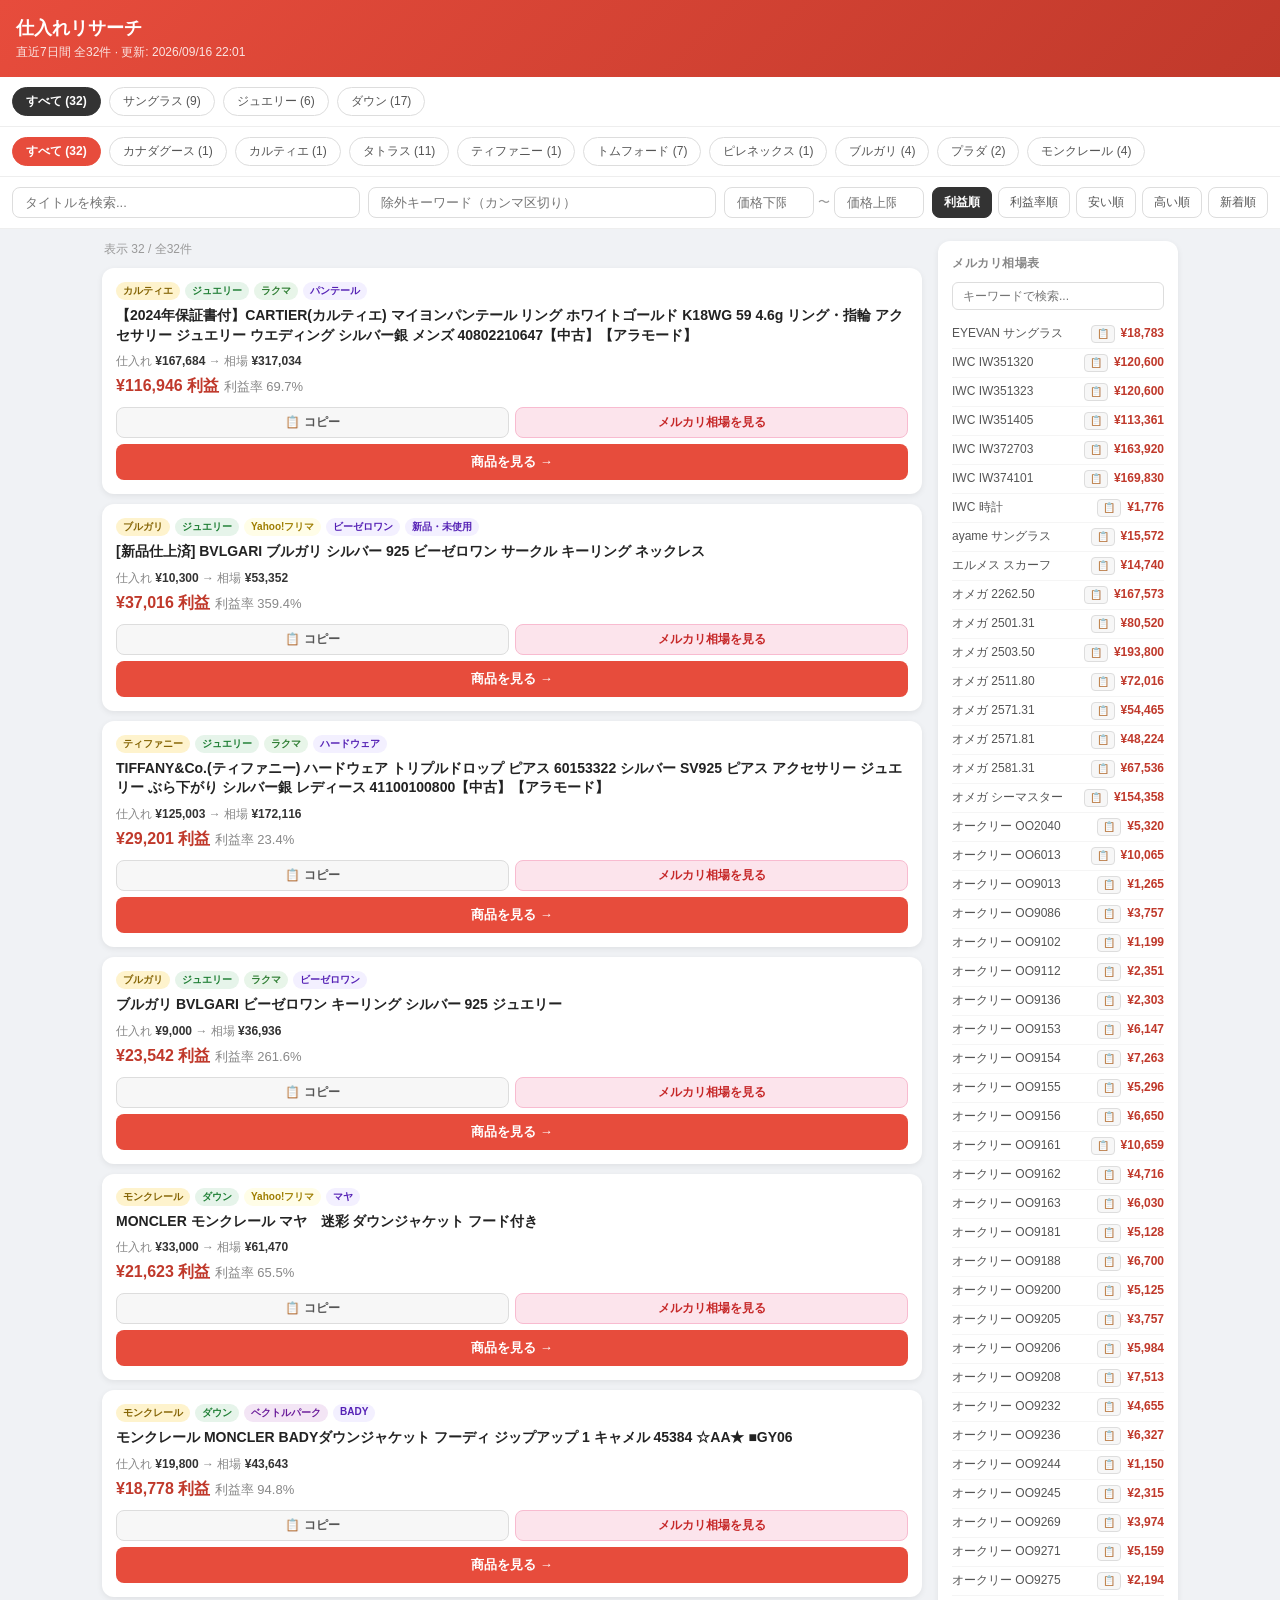
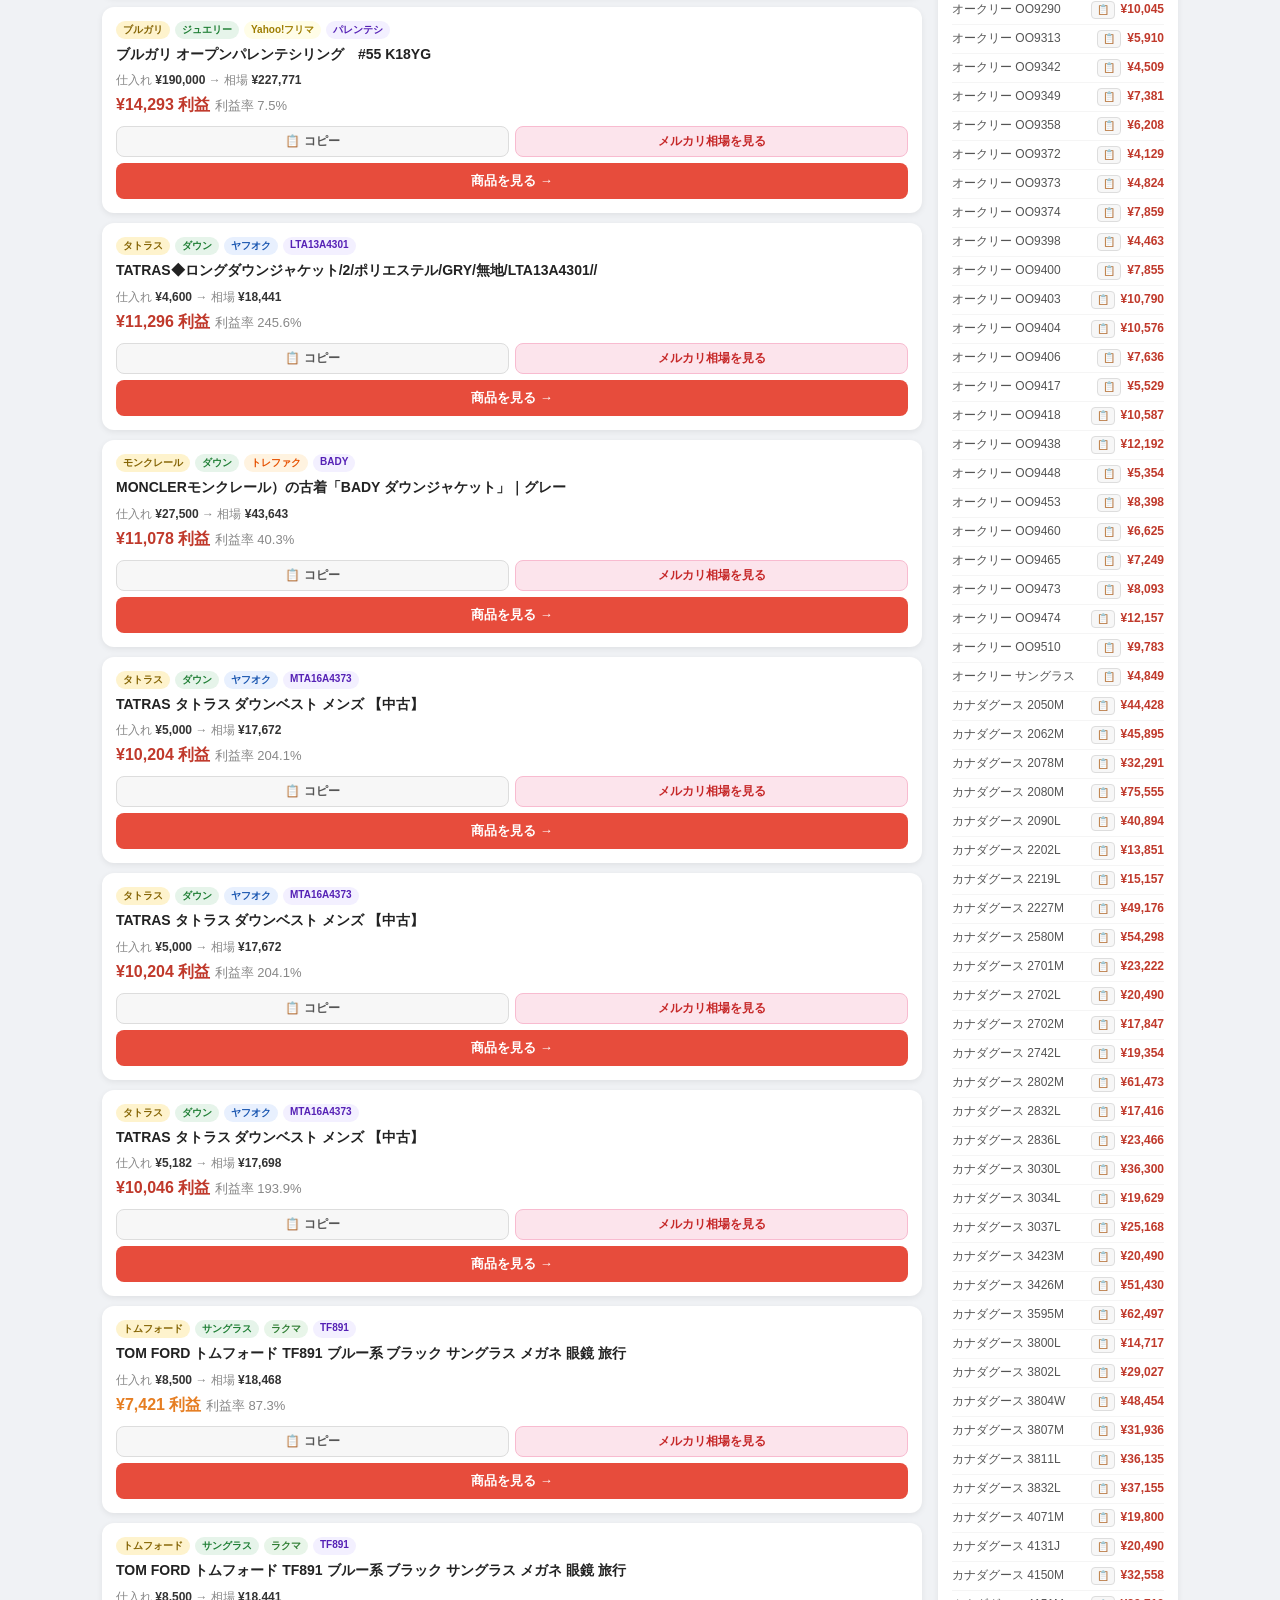
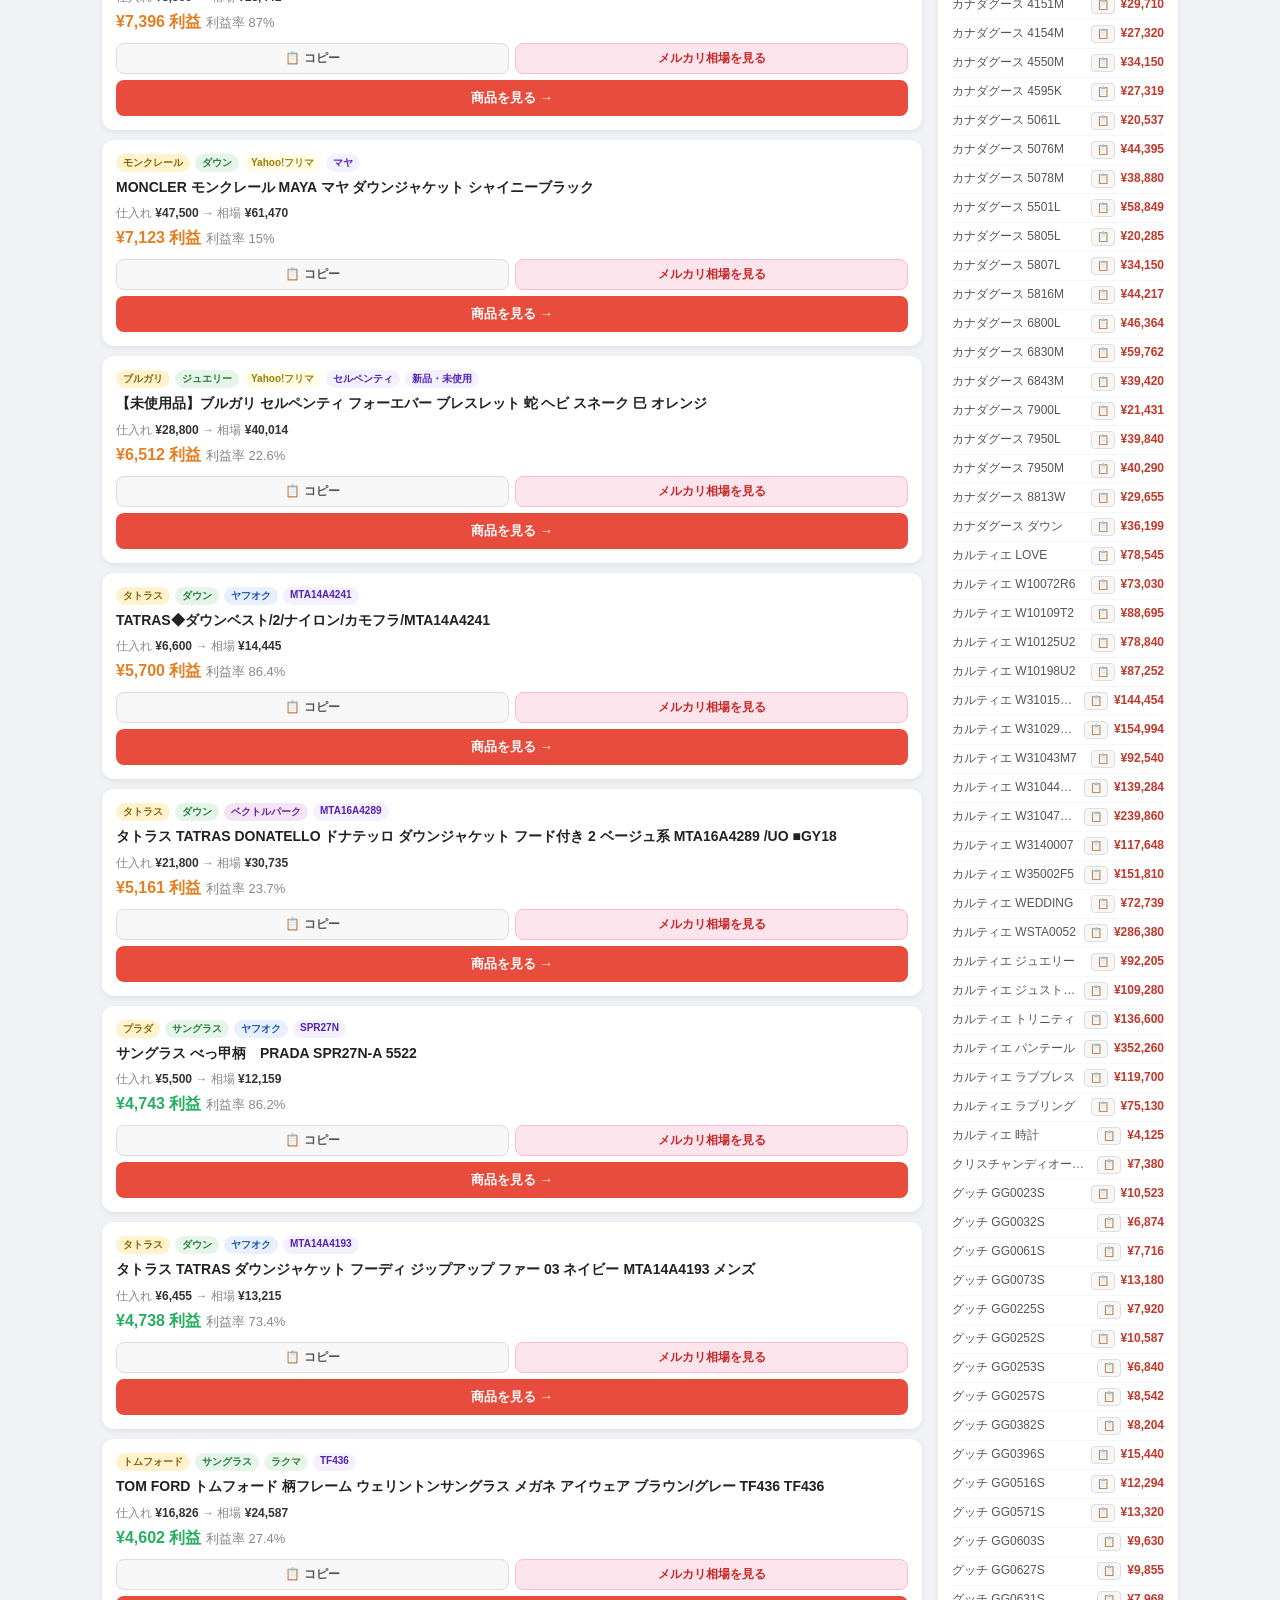
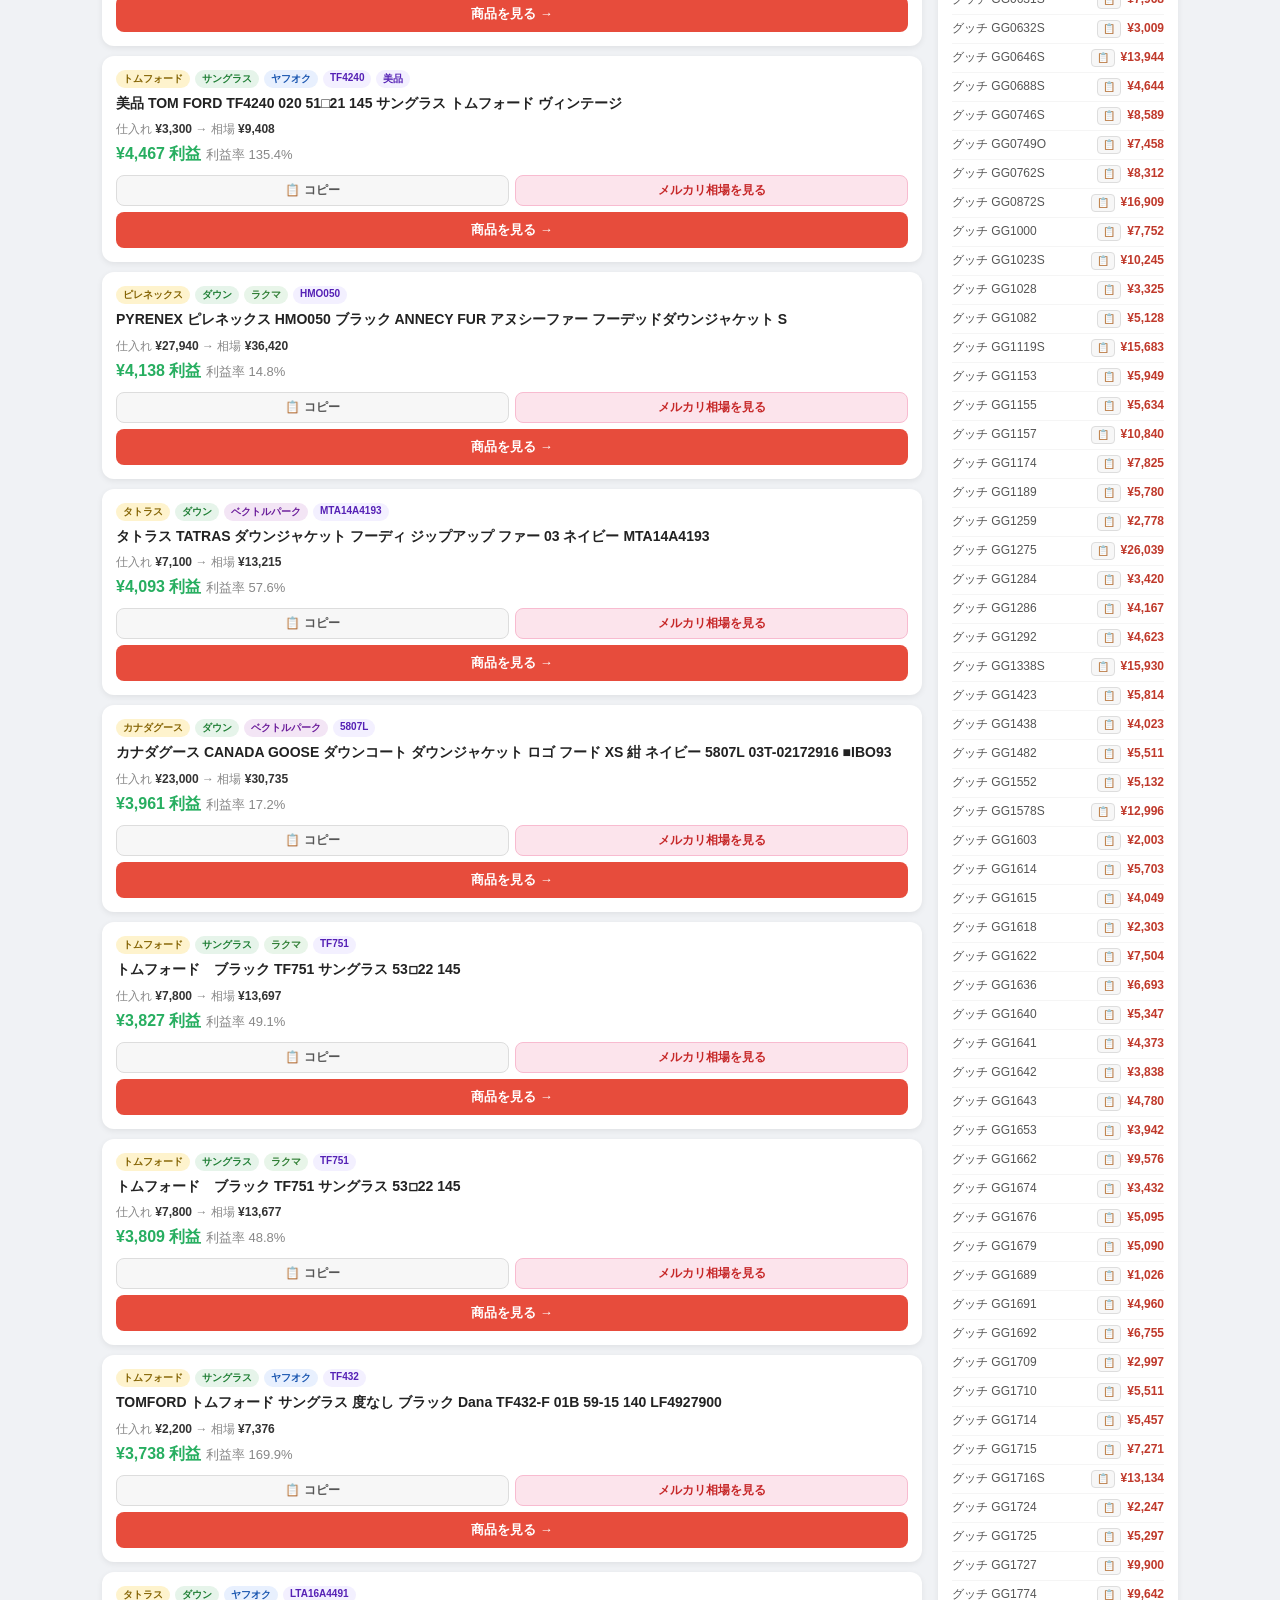
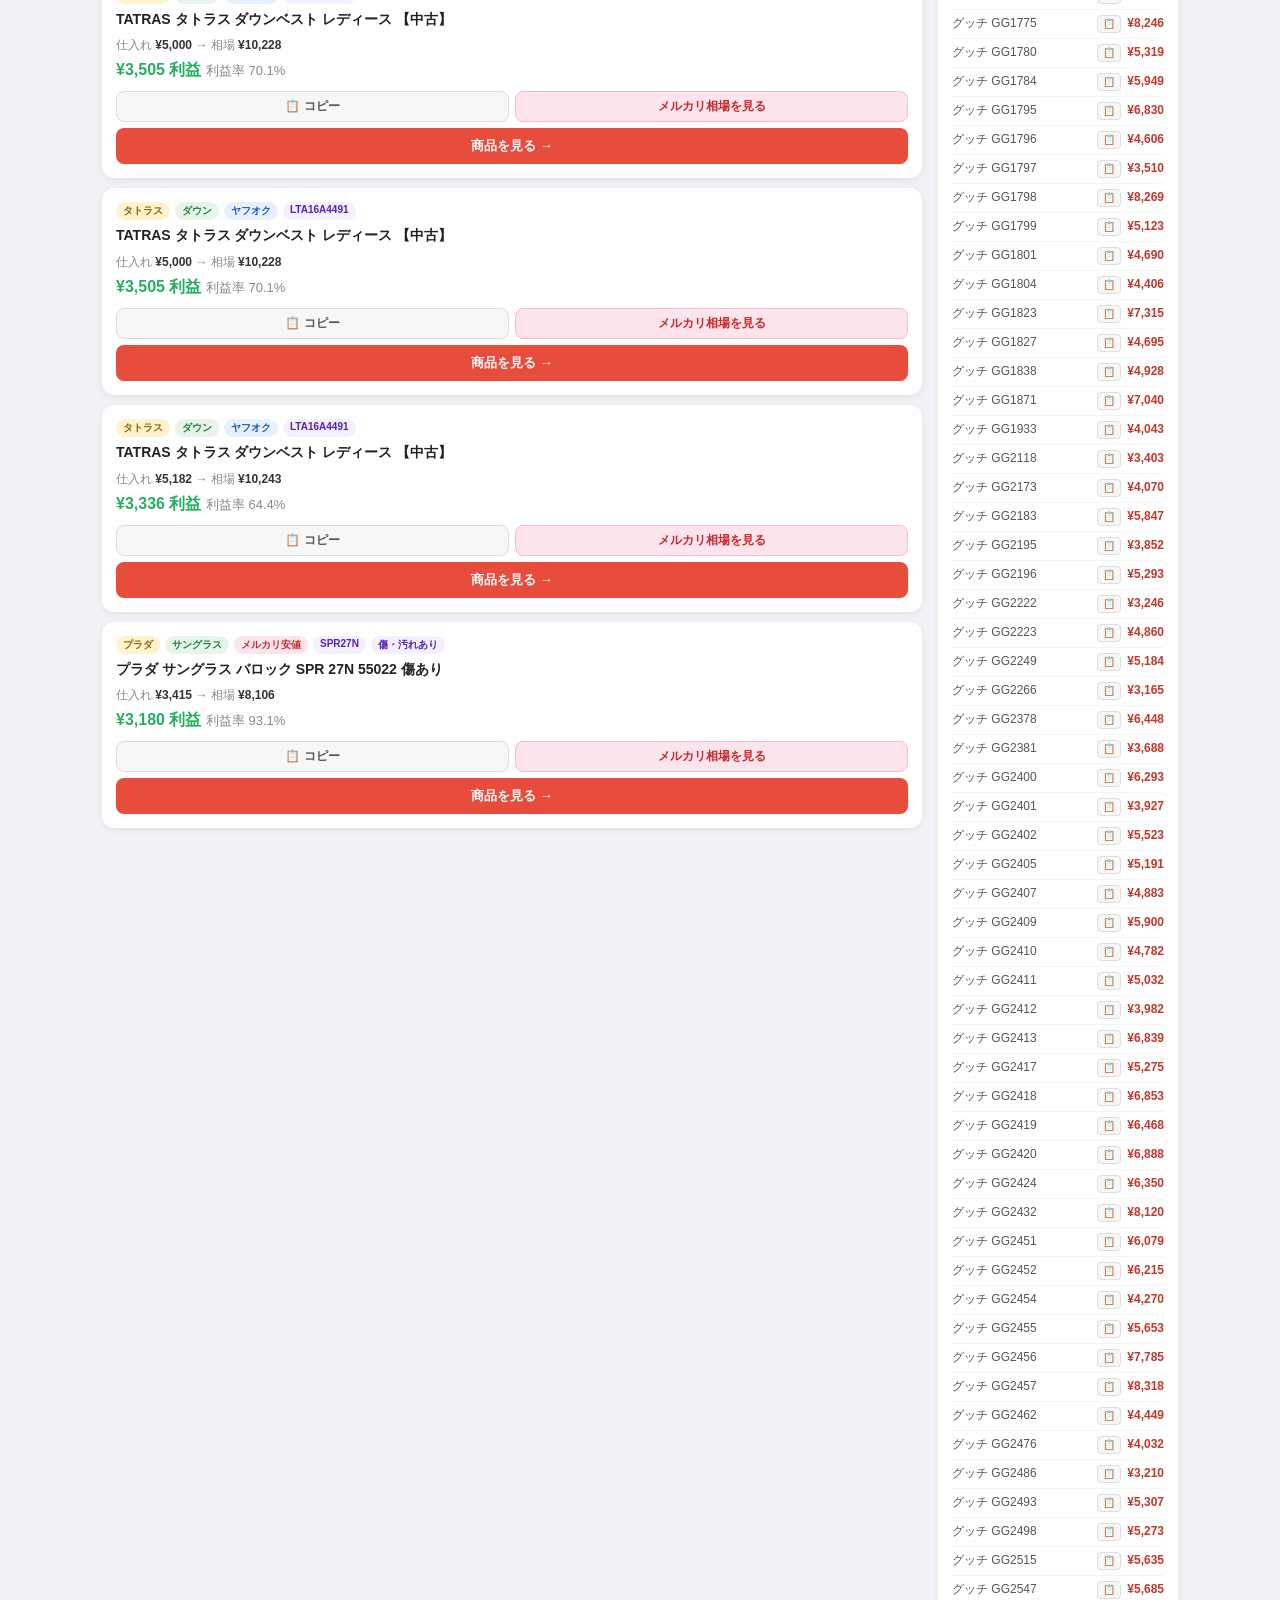
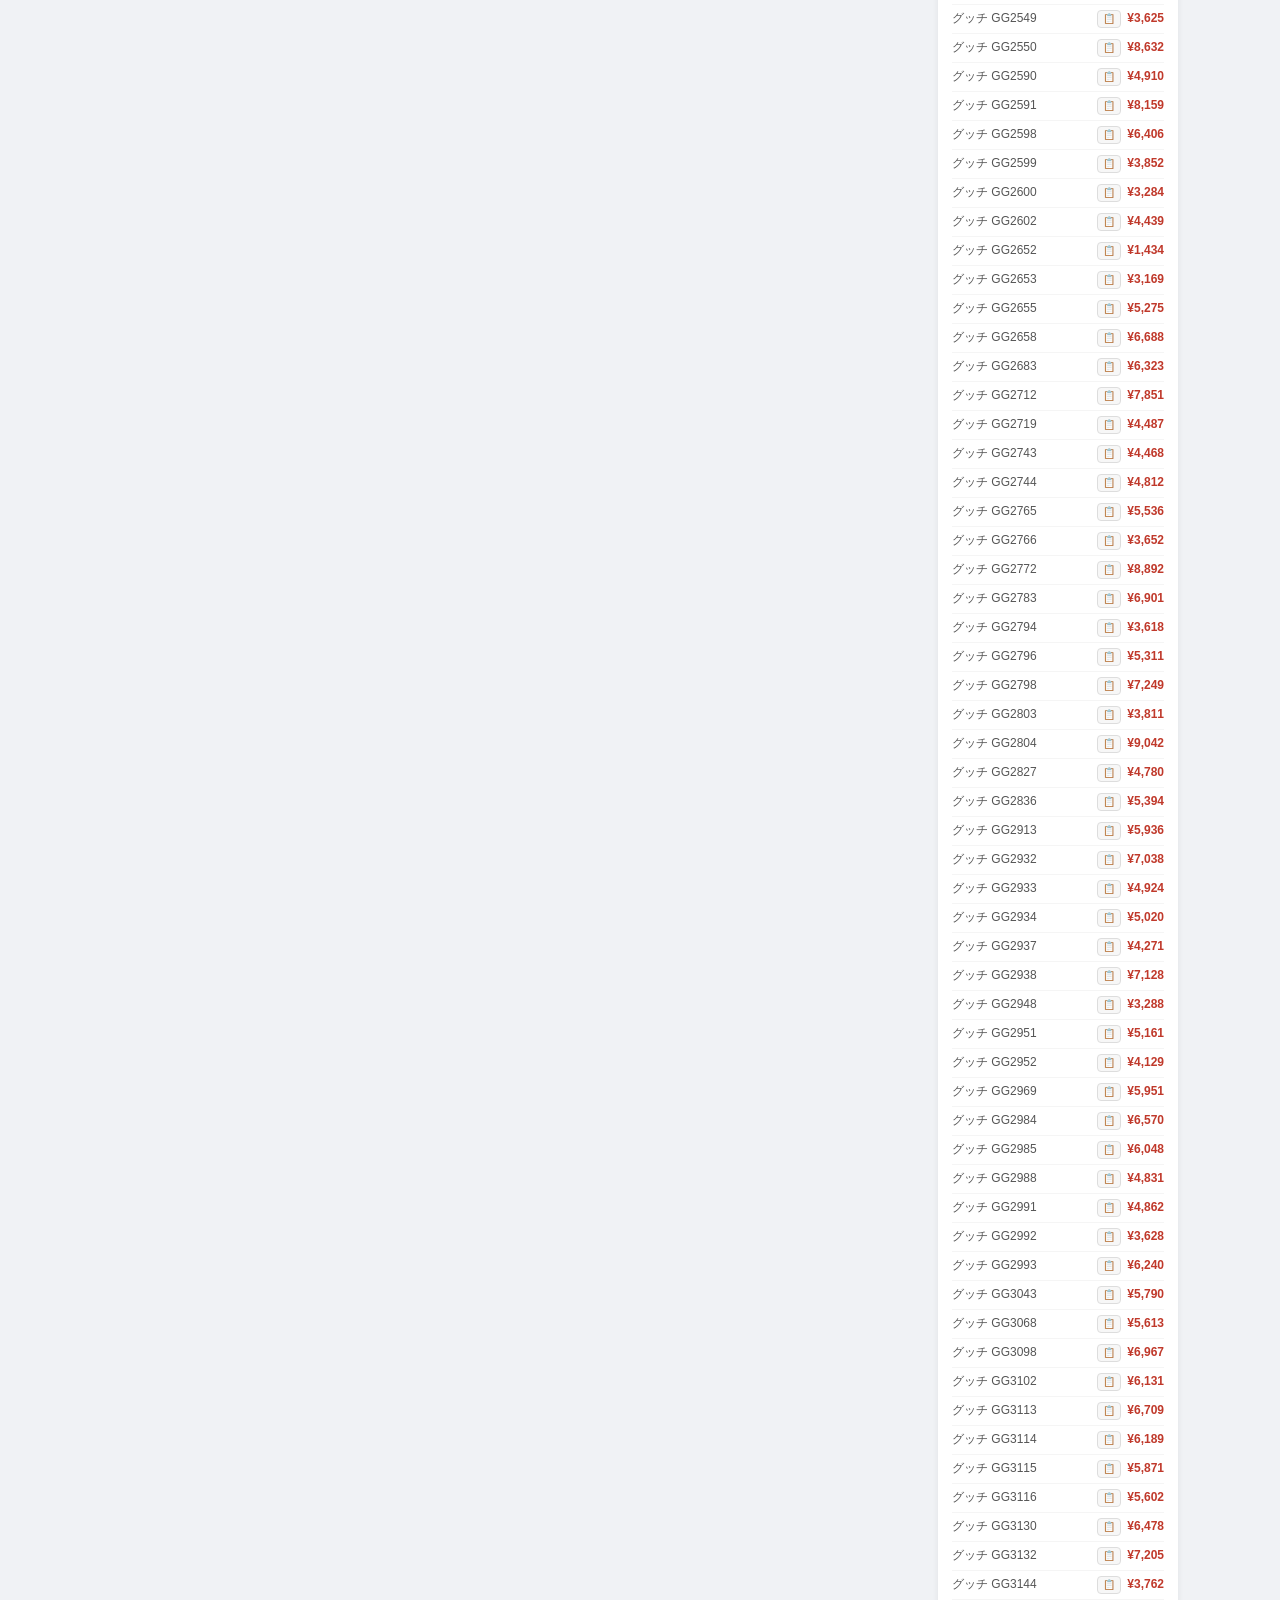
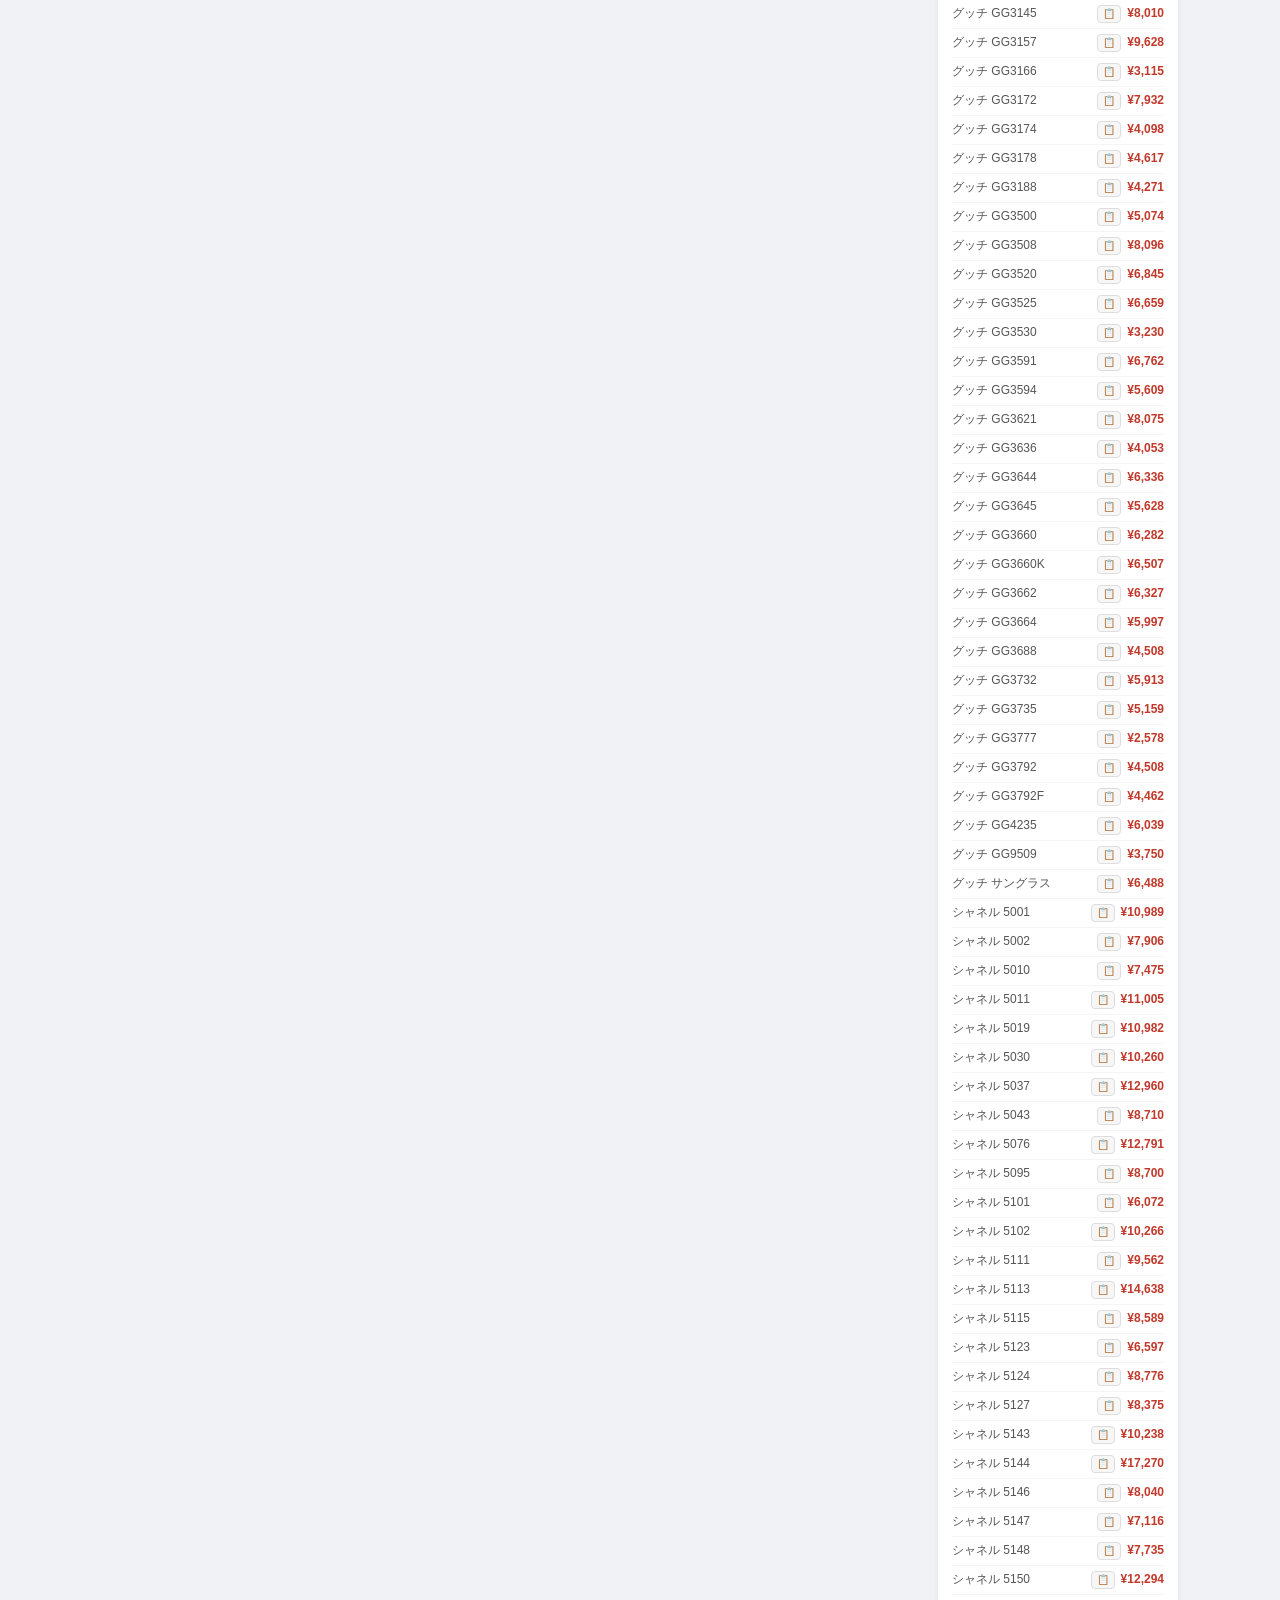
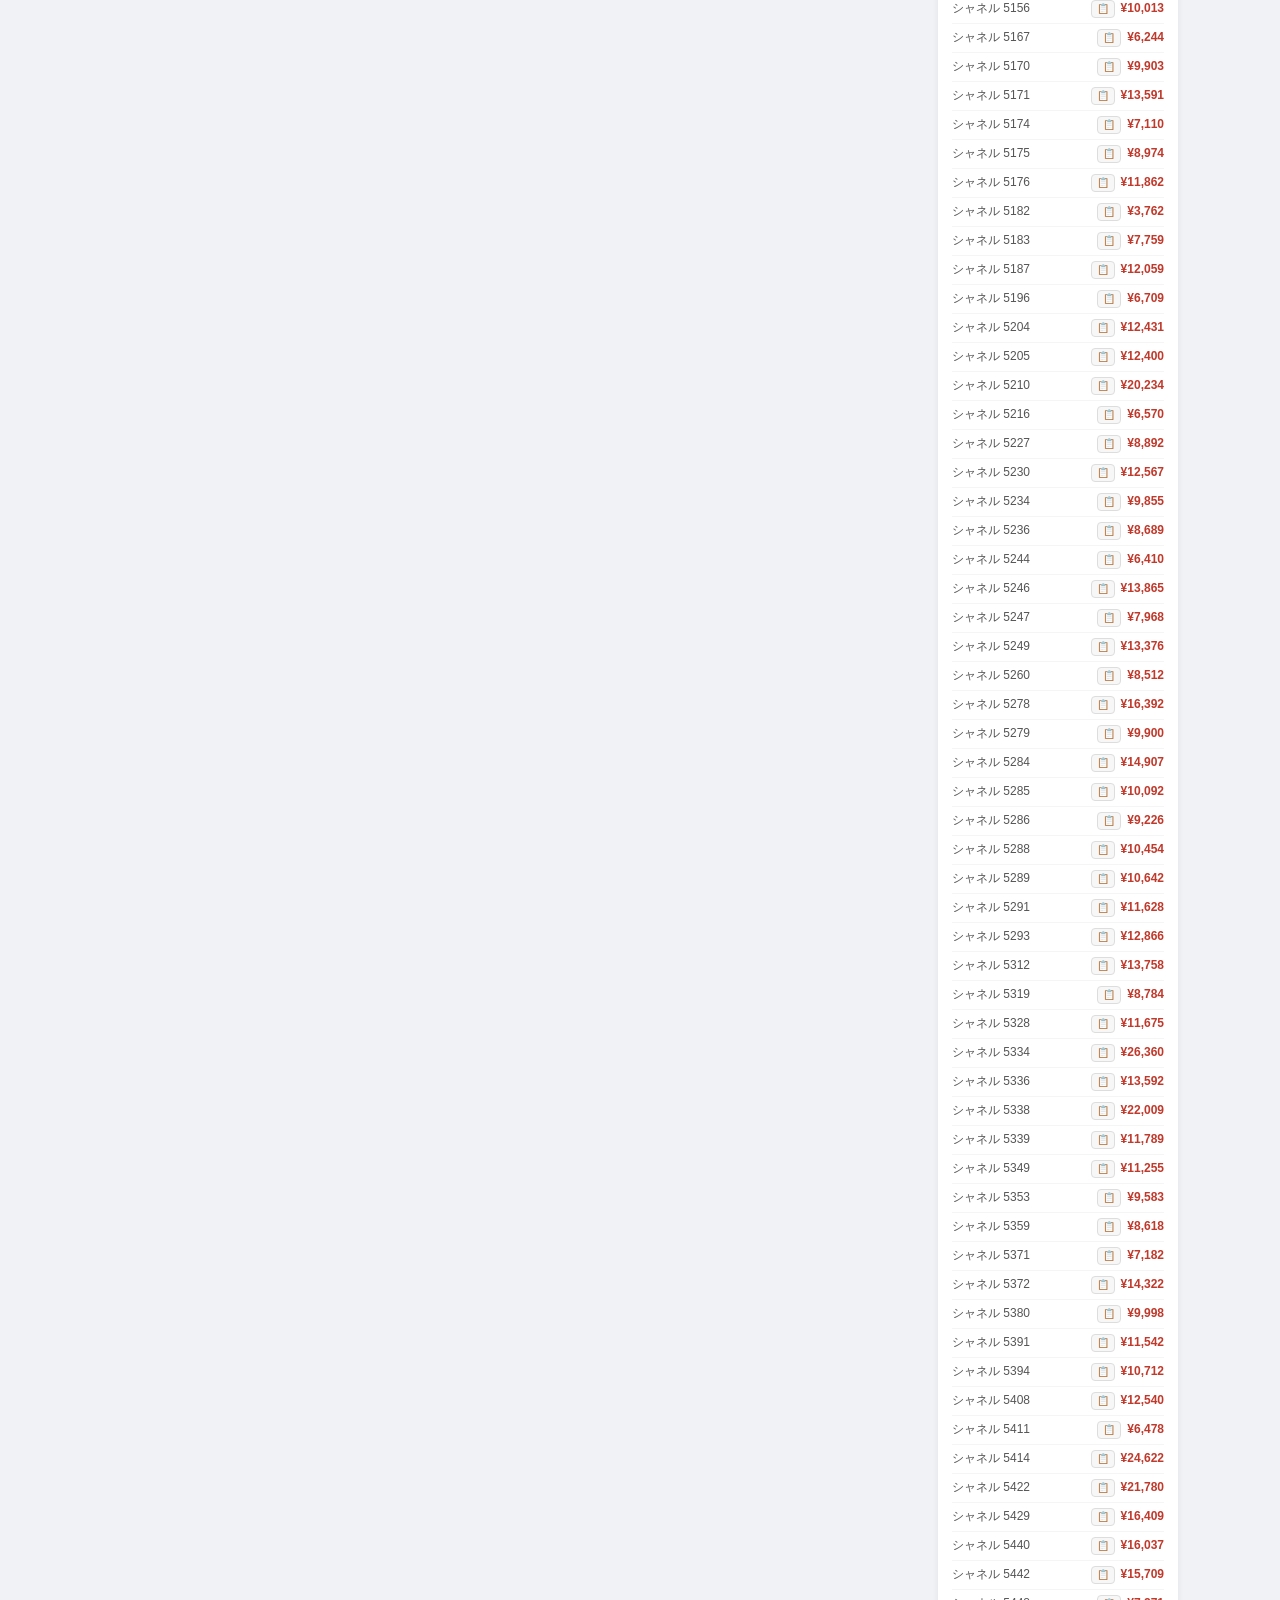
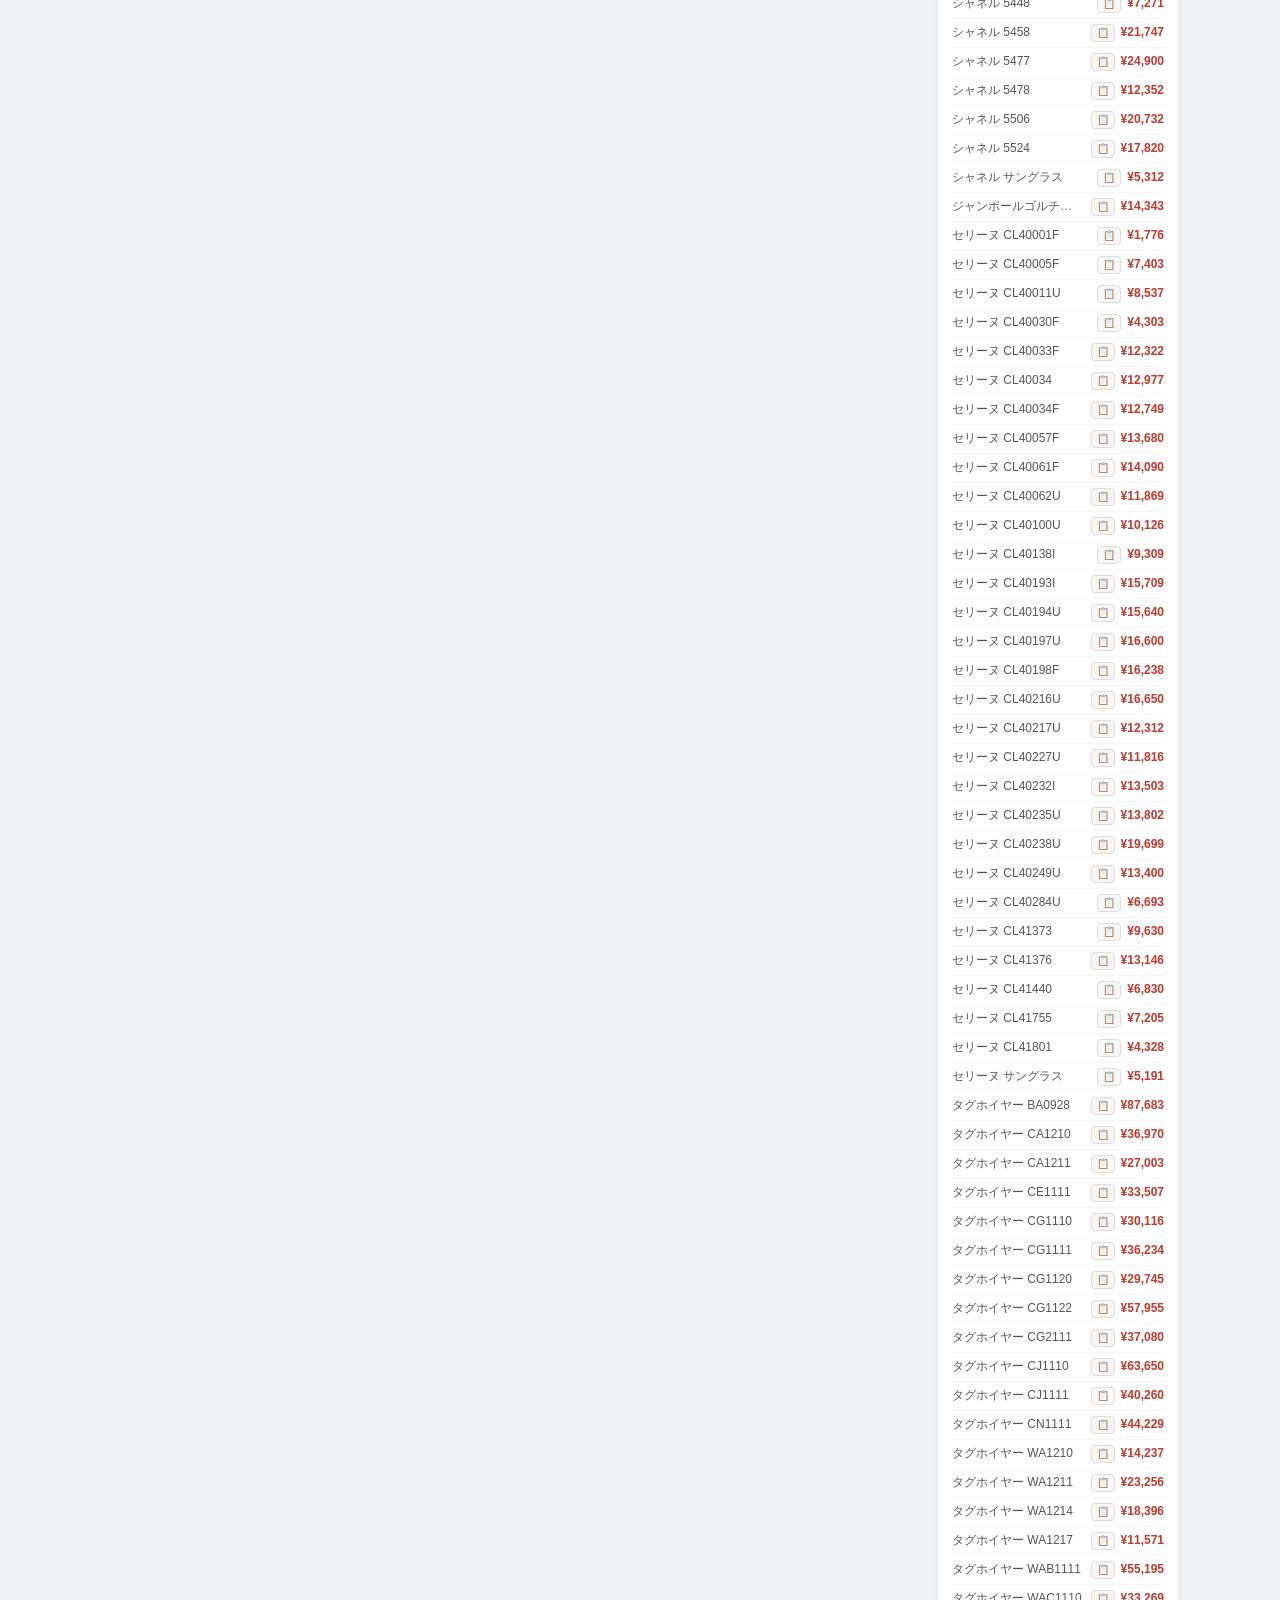
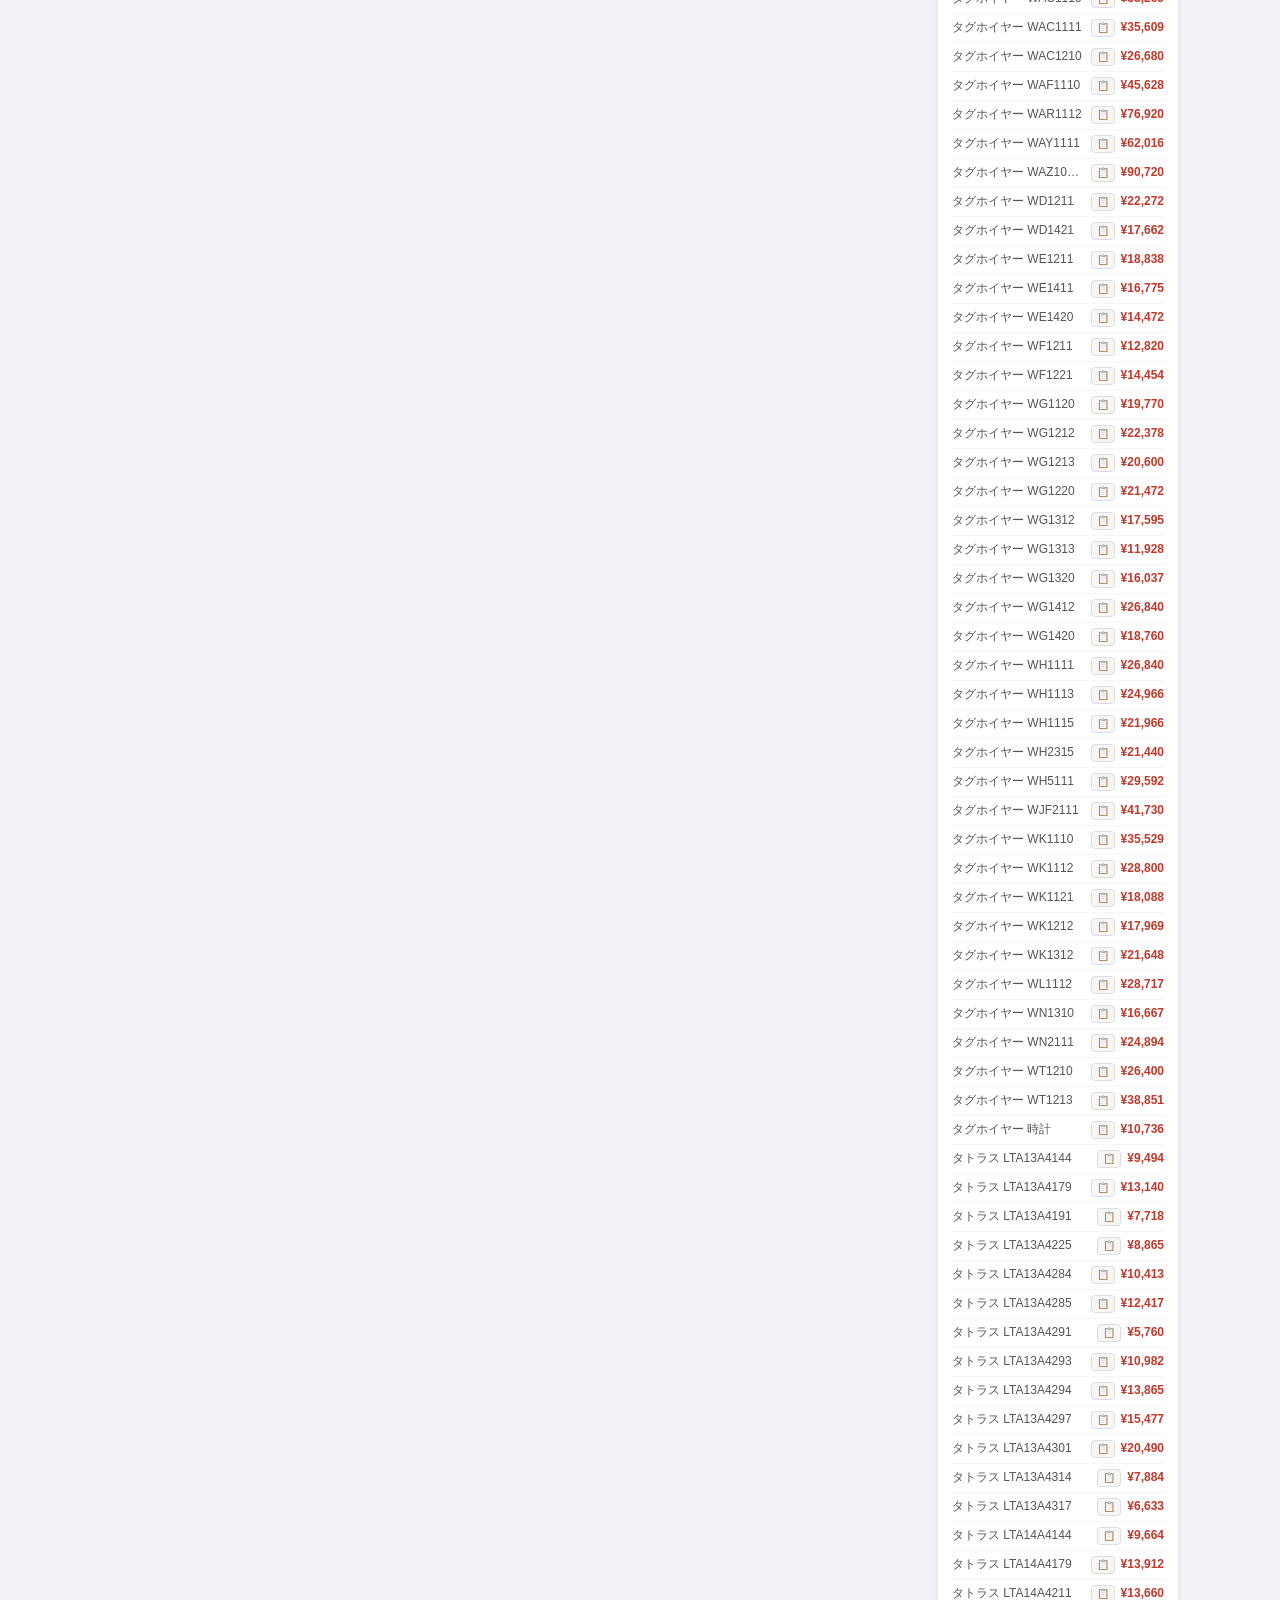
==== docs/index.html @ cbb5d1c6 "Update dashboard: 0 deals (2026-09-16 22:01)" ====
<!DOCTYPE html>
<html lang="ja">
<head>
  <meta charset="UTF-8">
  <meta name="viewport" content="width=device-width, initial-scale=1.0">
  <title>仕入れリサーチ</title>
  <link rel="stylesheet" href="style.css">
</head>
<body>
<header>
  <h1>仕入れリサーチ</h1>
  <p>直近7日間 全32件 · 更新: 2026/09/16 22:01</p>
</header>

<div class="tab-bar" id="tabBar">
  <button class="tab active">すべて (0)</button>
</div>

<div class="chip-bar" id="chipBar">
  <button class="chip active">すべて (0)</button>
</div>

<div class="ctrl-bar">
  <input type="search" id="searchInput" placeholder="タイトルを検索..." oninput="render()">
  <input type="text" id="excludeInput" placeholder="除外キーワード（カンマ区切り）" oninput="render()">
  <div class="price-range">
    <input type="number" id="priceMin" placeholder="価格下限" oninput="render()">
    <span>〜</span>
    <input type="number" id="priceMax" placeholder="価格上限" oninput="render()">
  </div>
  <div class="sort-tabs">
    <button class="sort-btn active" onclick="setSort('profit', this)">利益順</button>
    <button class="sort-btn" onclick="setSort('roi', this)">利益率順</button>
    <button class="sort-btn" onclick="setSort('price', this)">安い順</button>
    <button class="sort-btn" onclick="setSort('price_desc', this)">高い順</button>
    <button class="sort-btn" onclick="setSort('new', this)">新着順</button>
  </div>
</div>

<div class="layout">
  <div class="main-col">
    <div class="count-line" id="countLine"></div>
    <div id="cardsContainer"></div>
  </div>
  <div class="side-col">
    <div class="side-box">
      <div class="side-title">メルカリ相場表</div>
      <input type="search" class="mkt-search" id="marketSearch" placeholder="キーワードで検索..." oninput="buildMarkets()">
      <div id="marketTable"></div>
    </div>
    <div class="side-box">
      <div class="side-title">利益計算</div>
      <div class="calc-row">
        <label>メルカリ販売予定価格 (¥)</label>
        <input type="number" id="calcSell" placeholder="例: 50000" oninput="calcProfit()">
      </div>
      <div class="calc-row">
        <label>仕入れ価格 (¥)</label>
        <input type="number" id="calcBuy" placeholder="例: 30000" oninput="calcProfit()">
      </div>
      <div class="calc-result" id="calcResult">— 利益を計算 —</div>
      <div style="margin-top:14px">
        <div class="side-title" style="margin-bottom:6px">目標利益から逆算</div>
        <div class="calc-row">
          <label>目標利益 (¥)</label>
          <input type="number" id="calcTargetProfit" placeholder="例: 5000" oninput="calcReverse()">
        </div>
        <div class="calc-row">
          <label>メルカリ販売予定価格 (¥)</label>
          <input type="number" id="calcReverseSell" placeholder="例: 50000" oninput="calcReverse()">
        </div>
        <div class="calc-result" id="calcReverseResult">— 最大仕入れ価格 —</div>
      </div>
    </div>
  </div>
</div>

<footer>generate_dashboard.py · 自動生成 · GitHub Pages</footer>

<script>
  const DEALS = [{"scanned_at": "2026-09-13T22:59:22.628986", "keyword": "ティファニー ハードウェア", "brand": "ティファニー", "model": "ハードウェア", "title": "TIFFANY&Co.(ティファニー) ハードウェア トリプルドロップ ピアス 60153322 シルバー SV925 ピアス アクセサリー ジュエリー ぶら下がり シルバー銀 レディース 41100100800【中古】【アラモード】", "url": "https://item.fril.jp/3d66f7d3539571cf0e37826d70781f1b", "source": "rakuma", "purchase_price": 125003, "reference_price": 172116, "estimated_profit": 29201, "roi_percent": 23.4, "condition_label": "状態不明", "image_url": "https://img.fril.jp/img/817779271/m/2806437515.jpg?1789115210", "category": "ジュエリー"}, {"scanned_at": "2026-09-13T22:59:22.628986", "keyword": "モンクレール マヤ", "brand": "モンクレール", "model": "マヤ", "title": "MONCLER モンクレール マヤ　迷彩 ダウンジャケット フード付き", "url": "https://paypayfleamarket.yahoo.co.jp/item/z680327168", "source": "yahoo_flea", "purchase_price": 33000, "reference_price": 61470, "estimated_profit": 21623, "roi_percent": 65.5, "condition_label": "状態不明", "image_url": "https://auc-pctr.c.yimg.jp/i/auctions.c.yimg.jp/images.auctions.yahoo.co.jp/image/dr000/auc0209/users/2623cb91c4541f858d20092b69c7d8758549eca4/i-img900x1200-1789049092458kgtwmg.jpg?pri=s&w=298&h=298&ccw=298&cch=298&fill=1&fw=298&fh=298&up=0&nf_src=sy&nf_path=images/auc/pc/top/image/1.0.3/na_170x170.png&nf_st=200", "category": "ダウン"}, {"scanned_at": "2026-09-13T22:59:22.628986", "keyword": "モンクレール BADY", "brand": "モンクレール", "model": "BADY", "title": "モンクレール MONCLER BADYダウンジャケット フーディ ジップアップ 1 キャメル 45384 ☆AA★ ■GY06", "url": "https://vector-park.jp/item/213-902606050058/", "source": "vector_park", "purchase_price": 19800, "reference_price": 43643, "estimated_profit": 18778, "roi_percent": 94.8, "condition_label": "状態不明", "image_url": "https://image5.vector-park.jp/images/item/thumb/140x160/213/9026/06/05/213-902606050058_1.jpg?t=1782117527", "category": "ダウン"}, {"scanned_at": "2026-09-13T22:59:22.628986", "keyword": "タトラス LTA13A4301", "brand": "タトラス", "model": "LTA13A4301", "title": "TATRAS◆ロングダウンジャケット/2/ポリエステル/GRY/無地/LTA13A4301//", "url": "https://auctions.yahoo.co.jp/jp/auction/p1217222713", "source": "yahoo_auctions", "purchase_price": 4600, "reference_price": 18441, "estimated_profit": 11296, "roi_percent": 245.6, "condition_label": "状態不明", "image_url": "https://auc-pctr.c.yimg.jp/i/auctions.c.yimg.jp/images.auctions.yahoo.co.jp/image/dr000/auc0201/user/3641761cb5965ae1c25e46fef128dc48024c74d917fbbba78300a82a1ccb4cff/i-img900x1200-1769329404449487ryr333.jpg?pri=l&w=300&h=300&up=0&nf_src=sy&nf_path=images/auc/pc/top/image/1.0.3/na_170x170.png&nf_st=200", "category": "ダウン"}, {"scanned_at": "2026-09-13T22:59:22.628986", "keyword": "モンクレール BADY", "brand": "モンクレール", "model": "BADY", "title": "MONCLERモンクレール）の古着「BADY ダウンジャケット」｜グレー", "url": "https://www.trefac.jp/store/3014011987974146/c3676905/", "source": "trefac", "purchase_price": 27500, "reference_price": 43643, "estimated_profit": 11078, "roi_percent": 40.3, "condition_label": "状態不明", "image_url": "https://www.trefac.jp/image/item/3014011987974146/w144/3014011987974146_01_0263w.jpeg", "category": "ダウン"}, {"scanned_at": "2026-09-13T22:59:22.628986", "keyword": "タトラス MTA16A4373", "brand": "タトラス", "model": "MTA16A4373", "title": "TATRAS タトラス ダウンベスト メンズ 【中古】", "url": "https://auctions.yahoo.co.jp/jp/auction/g1244184203", "source": "yahoo_auctions", "purchase_price": 5000, "reference_price": 17672, "estimated_profit": 10204, "roi_percent": 204.1, "condition_label": "状態不明", "image_url": "https://auc-pctr.c.yimg.jp/i/auctions.c.yimg.jp/images.auctions.yahoo.co.jp/image/dr000/auc0209/user/f59cc71887dc0d337143225ccf0c0585f08a7e9b799e08585c359779385c0953/i-img1000x1000-17891121011462emenzw2169.jpg?pri=l&w=300&h=300&up=0&nf_src=sy&nf_path=images/auc/pc/top/image/1.0.3/na_170x170.png&nf_st=200", "category": "ダウン"}, {"scanned_at": "2026-09-13T22:59:22.628986", "keyword": "タトラス MTA16A4373", "brand": "タトラス", "model": "MTA16A4373", "title": "TATRAS タトラス ダウンベスト メンズ 【中古】", "url": "https://auctions.yahoo.co.jp/jp/auction/k1243810454", "source": "yahoo_auctions", "purchase_price": 5000, "reference_price": 17672, "estimated_profit": 10204, "roi_percent": 204.1, "condition_label": "状態不明", "image_url": "https://auc-pctr.c.yimg.jp/i/auctions.c.yimg.jp/images.auctions.yahoo.co.jp/image/dr000/auc0209/user/f59cc71887dc0d337143225ccf0c0585f08a7e9b799e08585c359779385c0953/i-img1000x1000-17888577816009e8ffm736.jpg?pri=l&w=300&h=300&up=0&nf_src=sy&nf_path=images/auc/pc/top/image/1.0.3/na_170x170.png&nf_st=200", "category": "ダウン"}, {"scanned_at": "2026-09-13T22:59:22.628986", "keyword": "トムフォード TF891", "brand": "トムフォード", "model": "TF891", "title": "TOM FORD トムフォード TF891 ブルー系 ブラック サングラス メガネ 眼鏡 旅行", "url": "https://item.fril.jp/374ab8c5f16ac863ced9db552287efae", "source": "rakuma", "purchase_price": 8500, "reference_price": 18441, "estimated_profit": 7396, "roi_percent": 87.0, "condition_label": "状態不明", "image_url": "https://img.fril.jp/img/852054490/m/2945001979.jpg?1788837569", "category": "サングラス"}, {"scanned_at": "2026-09-13T22:59:22.628986", "keyword": "モンクレール マヤ", "brand": "モンクレール", "model": "マヤ", "title": "MONCLER モンクレール MAYA マヤ ダウンジャケット シャイニーブラック", "url": "https://paypayfleamarket.yahoo.co.jp/item/z669980508", "source": "yahoo_flea", "purchase_price": 47500, "reference_price": 61470, "estimated_profit": 7123, "roi_percent": 15.0, "condition_label": "状態不明", "image_url": "https://auc-pctr.c.yimg.jp/i/auctions.c.yimg.jp/images.auctions.yahoo.co.jp/image/dr000/auc0208/users/55abfb7b8ba9eac4b714694080f528c621b5cdd4/i-img900x1200-1787817940686fa6e1z.jpg?pri=s&w=298&h=298&ccw=298&cch=298&fill=1&fw=298&fh=298&up=0&nf_src=sy&nf_path=images/auc/pc/top/image/1.0.3/na_170x170.png&nf_st=200", "category": "ダウン"}, {"scanned_at": "2026-09-13T22:59:22.628986", "keyword": "タトラス MTA14A4241", "brand": "タトラス", "model": "MTA14A4241", "title": "TATRAS◆ダウンベスト/2/ナイロン/カモフラ/MTA14A4241", "url": "https://auctions.yahoo.co.jp/jp/auction/o1220578941", "source": "yahoo_auctions", "purchase_price": 6600, "reference_price": 14445, "estimated_profit": 5700, "roi_percent": 86.4, "condition_label": "状態不明", "image_url": "https://auc-pctr.c.yimg.jp/i/auctions.c.yimg.jp/images.auctions.yahoo.co.jp/image/dr000/auc0202/user/3641761cb5965ae1c25e46fef128dc48024c74d917fbbba78300a82a1ccb4cff/i-img900x1200-17718051011936hanzu061360.jpg?pri=l&w=300&h=300&up=0&nf_src=sy&nf_path=images/auc/pc/top/image/1.0.3/na_170x170.png&nf_st=200", "category": "ダウン"}, {"scanned_at": "2026-09-13T22:59:22.628986", "keyword": "タトラス MTA16A4289", "brand": "タトラス", "model": "MTA16A4289", "title": "タトラス TATRAS DONATELLO ドナテッロ ダウンジャケット フード付き 2 ベージュ系 MTA16A4289 /UO ■GY18", "url": "https://vector-park.jp/item/165-502601090117/", "source": "vector_park", "purchase_price": 21800, "reference_price": 30735, "estimated_profit": 5161, "roi_percent": 23.7, "condition_label": "状態不明", "image_url": "https://image5.vector-park.jp/images/item/thumb/140x160/165/5026/01/09/165-502601090117_1.jpg?t=1770109626", "category": "ダウン"}, {"scanned_at": "2026-09-13T22:59:22.628986", "keyword": "プラダ SPR27N", "brand": "プラダ", "model": "SPR27N", "title": "サングラス べっ甲柄　PRADA SPR27N-A 5522", "url": "https://auctions.yahoo.co.jp/jp/auction/e1241701133", "source": "yahoo_auctions", "purchase_price": 5500, "reference_price": 12159, "estimated_profit": 4743, "roi_percent": 86.2, "condition_label": "状態不明", "image_url": "https://auc-pctr.c.yimg.jp/i/auctions.c.yimg.jp/images.auctions.yahoo.co.jp/image/dr000/auc0208/user/f05a1af23a7235d96c7025cdf66b40439bc38197b1f7979e0f70dc698a0e6e91/i-img1200x900-17874058133370jhu0xh175687.jpg?pri=l&w=300&h=300&up=0&nf_src=sy&nf_path=images/auc/pc/top/image/1.0.3/na_170x170.png&nf_st=200", "category": "サングラス"}, {"scanned_at": "2026-09-13T22:59:22.628986", "keyword": "タトラス MTA14A4193", "brand": "タトラス", "model": "MTA14A4193", "title": "タトラス TATRAS ダウンジャケット フーディ ジップアップ ファー 03 ネイビー MTA14A4193 メンズ", "url": "https://auctions.yahoo.co.jp/jp/auction/v1243335204", "source": "yahoo_auctions", "purchase_price": 6455, "reference_price": 13215, "estimated_profit": 4738, "roi_percent": 73.4, "condition_label": "状態不明", "image_url": "https://auc-pctr.c.yimg.jp/i/auctions.c.yimg.jp/images.auctions.yahoo.co.jp/image/dr000/auc0209/user/1a5ffb9ea9b949dff605eef2dc10bfee6dd43115da2aeab12bda98ae99737110/i-img1024x1024-17885302029564oukgvp772.jpg?pri=l&w=300&h=300&up=0&nf_src=sy&nf_path=images/auc/pc/top/image/1.0.3/na_170x170.png&nf_st=200", "category": "ダウン"}, {"scanned_at": "2026-09-13T22:59:22.628986", "keyword": "ピレネックス HMO050", "brand": "ピレネックス", "model": "HMO050", "title": "PYRENEX ピレネックス HMO050 ブラック ANNECY FUR アヌシーファー フーデッドダウンジャケット S", "url": "https://item.fril.jp/5e3dae38e25531a533278830b5825e73", "source": "rakuma", "purchase_price": 27940, "reference_price": 36420, "estimated_profit": 4138, "roi_percent": 14.8, "condition_label": "状態不明", "image_url": "https://img.fril.jp/img/841485405/m/2900890288.jpg?1789273906", "category": "ダウン"}, {"scanned_at": "2026-09-13T22:59:22.628986", "keyword": "タトラス MTA14A4193", "brand": "タトラス", "model": "MTA14A4193", "title": "タトラス TATRAS ダウンジャケット フーディ ジップアップ ファー 03 ネイビー MTA14A4193", "url": "https://vector-park.jp/item/213-902607300098/", "source": "vector_park", "purchase_price": 7100, "reference_price": 13215, "estimated_profit": 4093, "roi_percent": 57.6, "condition_label": "状態不明", "image_url": "https://image5.vector-park.jp/images/item/thumb/140x160/213/9026/07/30/213-902607300098_1.jpg?t=1788093110", "category": "ダウン"}, {"scanned_at": "2026-09-13T22:59:22.628986", "keyword": "カナダグース 5807L", "brand": "カナダグース", "model": "5807L", "title": "カナダグース CANADA GOOSE ダウンコート ダウンジャケット ロゴ フード XS 紺  ネイビー 5807L 03T-02172916 ■IBO93", "url": "https://vector-park.jp/item/220-902604010001/", "source": "vector_park", "purchase_price": 23000, "reference_price": 30735, "estimated_profit": 3961, "roi_percent": 17.2, "condition_label": "状態不明", "image_url": "https://image5.vector-park.jp/images/item/thumb/140x160/220/9026/04/01/220-902604010001_1.jpg?t=1775641601", "category": "ダウン"}, {"scanned_at": "2026-09-13T22:59:22.628986", "keyword": "トムフォード TF751", "brand": "トムフォード", "model": "TF751", "title": "トムフォード　ブラック TF751  サングラス 53◽︎22  145", "url": "https://item.fril.jp/4f77452138edda9116e912146250d2b6", "source": "rakuma", "purchase_price": 7800, "reference_price": 13677, "estimated_profit": 3809, "roi_percent": 48.8, "condition_label": "状態不明", "image_url": "https://img.fril.jp/img/852582990/m/2947244496.jpg?1789102757", "category": "サングラス"}, {"scanned_at": "2026-09-13T22:59:22.628986", "keyword": "トムフォード TF432", "brand": "トムフォード", "model": "TF432", "title": "TOMFORD トムフォード サングラス 度なし ブラック Dana TF432-F 01B 59-15 140 LF4927900", "url": "https://auctions.yahoo.co.jp/jp/auction/e1244299063", "source": "yahoo_auctions", "purchase_price": 2200, "reference_price": 7376, "estimated_profit": 3738, "roi_percent": 169.9, "condition_label": "状態不明", "image_url": "https://auc-pctr.c.yimg.jp/i/auctions.c.yimg.jp/images.auctions.yahoo.co.jp/image/dr000/auc0209/user/22199c5de01e75f920892588f224bec1f1f21d462895a133133bb5def9e1276f/i-img1200x1200-17891885015310jt3fku169717.jpg?pri=l&w=300&h=300&up=0&nf_src=sy&nf_path=images/auc/pc/top/image/1.0.3/na_170x170.png&nf_st=200", "category": "サングラス"}, {"scanned_at": "2026-09-13T22:59:22.628986", "keyword": "タトラス LTA16A4491", "brand": "タトラス", "model": "LTA16A4491", "title": "TATRAS タトラス ダウンベスト レディース 【中古】", "url": "https://auctions.yahoo.co.jp/jp/auction/e1243809443", "source": "yahoo_auctions", "purchase_price": 5000, "reference_price": 10228, "estimated_profit": 3505, "roi_percent": 70.1, "condition_label": "状態不明", "image_url": "https://auc-pctr.c.yimg.jp/i/auctions.c.yimg.jp/images.auctions.yahoo.co.jp/image/dr000/auc0209/user/f59cc71887dc0d337143225ccf0c0585f08a7e9b799e08585c359779385c0953/i-img1000x1000-17888577815411cxk7jh36.jpg?pri=l&w=300&h=300&up=0&nf_src=sy&nf_path=images/auc/pc/top/image/1.0.3/na_170x170.png&nf_st=200", "category": "ダウン"}, {"scanned_at": "2026-09-13T22:59:22.628986", "keyword": "タトラス LTA16A4491", "brand": "タトラス", "model": "LTA16A4491", "title": "TATRAS タトラス ダウンベスト レディース 【中古】", "url": "https://auctions.yahoo.co.jp/jp/auction/e1244195206", "source": "yahoo_auctions", "purchase_price": 5000, "reference_price": 10228, "estimated_profit": 3505, "roi_percent": 70.1, "condition_label": "状態不明", "image_url": "https://auc-pctr.c.yimg.jp/i/auctions.c.yimg.jp/images.auctions.yahoo.co.jp/image/dr000/auc0209/user/f59cc71887dc0d337143225ccf0c0585f08a7e9b799e08585c359779385c0953/i-img1000x1000-17891121017578jvc0li35747.jpg?pri=l&w=300&h=300&up=0&nf_src=sy&nf_path=images/auc/pc/top/image/1.0.3/na_170x170.png&nf_st=200", "category": "ダウン"}, {"scanned_at": "2026-09-13T22:59:22.628986", "keyword": "プラダ SPR27N", "brand": "プラダ", "model": "SPR27N", "title": "プラダ サングラス バロック SPR 27N 55022 傷あり", "url": "https://jp.mercari.com/item/m56696637010", "source": "mercari_cheap", "purchase_price": 3415, "reference_price": 8106, "estimated_profit": 3180, "roi_percent": 93.1, "condition_label": "傷・汚れあり", "image_url": "https://static.mercdn.net/thumb/item/webp/m56696637010_1.jpg?1788609554", "category": "サングラス"}, {"scanned_at": "2026-09-10T23:02:04.834487", "keyword": "カルティエ パンテール", "brand": "カルティエ", "model": "パンテール", "title": "【2024年保証書付】CARTIER(カルティエ) マイヨンパンテール リング ホワイトゴールド K18WG 59 4.6g リング・指輪 アクセサリー ジュエリー ウエディング シルバー銀 メンズ 40802210647【中古】【アラモード】", "url": "https://item.fril.jp/96dd0c378e0f368c8265407451bc2cb3", "source": "rakuma", "purchase_price": 167684, "reference_price": 317034, "estimated_profit": 116946, "roi_percent": 69.7, "condition_label": "状態不明", "image_url": "https://img.fril.jp/img/852090184/m/2945198914.jpg?1788854431", "category": "ジュエリー"}, {"scanned_at": "2026-09-10T23:02:04.834487", "keyword": "ブルガリ ビーゼロワン", "brand": "ブルガリ", "model": "ビーゼロワン", "title": "[新品仕上済] BVLGARI ブルガリ シルバー 925 ビーゼロワン サークル キーリング ネックレス", "url": "https://paypayfleamarket.yahoo.co.jp/item/b1234746756", "source": "yahoo_flea", "purchase_price": 10300, "reference_price": 53352, "estimated_profit": 37016, "roi_percent": 359.4, "condition_label": "新品・未使用", "image_url": "https://auc-pctr.c.yimg.jp/i/auctions.c.yimg.jp/images.auctions.yahoo.co.jp/image/dr000/auc0206/user/6a6db0a07fc6423e632c836aaf422e2f68992f5c481e24bc586b117943ad77a6/i-img1200x1200-17823079578295piupbt103884.jpg?pri=s&w=298&h=298&ccw=298&cch=298&fill=1&fw=298&fh=298&up=0&nf_src=sy&nf_path=images/auc/pc/top/image/1.0.3/na_170x170.png&nf_st=200", "category": "ジュエリー"}, {"scanned_at": "2026-09-10T23:02:04.834487", "keyword": "ブルガリ ビーゼロワン", "brand": "ブルガリ", "model": "ビーゼロワン", "title": "ブルガリ BVLGARI ビーゼロワン キーリング シルバー 925 ジュエリー", "url": "https://item.fril.jp/5d7bc9d52efc315401542c9577006737", "source": "rakuma", "purchase_price": 9000, "reference_price": 36936, "estimated_profit": 23542, "roi_percent": 261.6, "condition_label": "状態不明", "image_url": "https://img.fril.jp/img/852046898/m/2944959763.jpg?1788834077", "category": "ジュエリー"}, {"scanned_at": "2026-09-10T23:02:04.834487", "keyword": "ブルガリ パレンテシ", "brand": "ブルガリ", "model": "パレンテシ", "title": "ブルガリ オープンパレンテシリング　#55 K18YG ", "url": "https://paypayfleamarket.yahoo.co.jp/item/z663850298", "source": "yahoo_flea", "purchase_price": 190000, "reference_price": 227771, "estimated_profit": 14293, "roi_percent": 7.5, "condition_label": "状態不明", "image_url": "https://auc-pctr.c.yimg.jp/i/auctions.c.yimg.jp/images.auctions.yahoo.co.jp/image/dr000/auc0208/users/ca201f052935cc7a18e76620847776c8ce5201dc/i-img900x1200-1787058120968bj5yy5.jpg?pri=s&w=298&h=298&ccw=298&cch=298&fill=1&fw=298&fh=298&up=0&nf_src=sy&nf_path=images/auc/pc/top/image/1.0.3/na_170x170.png&nf_st=200", "category": "ジュエリー"}, {"scanned_at": "2026-09-10T23:02:04.834487", "keyword": "タトラス MTA16A4373", "brand": "タトラス", "model": "MTA16A4373", "title": "TATRAS タトラス ダウンベスト メンズ 【中古】", "url": "https://auctions.yahoo.co.jp/jp/auction/n1243799996", "source": "yahoo_auctions", "purchase_price": 5182, "reference_price": 17698, "estimated_profit": 10046, "roi_percent": 193.9, "condition_label": "状態不明", "image_url": "https://auc-pctr.c.yimg.jp/i/auctions.c.yimg.jp/images.auctions.yahoo.co.jp/image/dr000/auc0209/user/f59cc71887dc0d337143225ccf0c0585f08a7e9b799e08585c359779385c0953/i-img1000x1000-17888577789034tu9xsb1553.jpg?pri=l&w=300&h=300&up=0&nf_src=sy&nf_path=images/auc/pc/top/image/1.0.3/na_170x170.png&nf_st=200", "category": "ダウン"}, {"scanned_at": "2026-09-10T23:02:04.834487", "keyword": "トムフォード TF891", "brand": "トムフォード", "model": "TF891", "title": "TOM FORD トムフォード TF891 ブルー系 ブラック サングラス メガネ 眼鏡 旅行", "url": "https://item.fril.jp/a13d4224da063a5698635530ffdea0ad", "source": "rakuma", "purchase_price": 8500, "reference_price": 18468, "estimated_profit": 7421, "roi_percent": 87.3, "condition_label": "状態不明", "image_url": "https://img.fril.jp/img/851898045/m/2944421412.jpg?1788764685", "category": "サングラス"}, {"scanned_at": "2026-09-10T23:02:04.834487", "keyword": "ブルガリ セルペンティ", "brand": "ブルガリ", "model": "セルペンティ", "title": "【未使用品】ブルガリ セルペンティ フォーエバー ブレスレット 蛇 ヘビ スネーク 巳 オレンジ ", "url": "https://paypayfleamarket.yahoo.co.jp/item/z397591128", "source": "yahoo_flea", "purchase_price": 28800, "reference_price": 40014, "estimated_profit": 6512, "roi_percent": 22.6, "condition_label": "新品・未使用", "image_url": "https://auc-pctr.c.yimg.jp/i/auctions.c.yimg.jp/images.auctions.yahoo.co.jp/image/dr000/auc0101/users/2dfb8dc20e79380445c83fd26ed9de2c8a516925/i-img1200x1200-1736902099651mxnn3m.jpg?pri=s&w=298&h=298&ccw=298&cch=298&fill=1&fw=298&fh=298&up=0&nf_src=sy&nf_path=images/auc/pc/top/image/1.0.3/na_170x170.png&nf_st=200", "category": "ジュエリー"}, {"scanned_at": "2026-09-10T23:02:04.834487", "keyword": "トムフォード TF436", "brand": "トムフォード", "model": "TF436", "title": "TOM FORD トムフォード 柄フレーム ウェリントンサングラス メガネ アイウェア ブラウン/グレー TF436 TF436", "url": "https://item.fril.jp/03813a73796aba401b461a93eb7e6f94", "source": "rakuma", "purchase_price": 16826, "reference_price": 24587, "estimated_profit": 4602, "roi_percent": 27.4, "condition_label": "状態不明", "image_url": "https://img.fril.jp/img/845598958/m/2917670295.jpg?1788681709", "category": "サングラス"}, {"scanned_at": "2026-09-10T23:02:04.834487", "keyword": "トムフォード TF4240", "brand": "トムフォード", "model": "TF4240", "title": "美品 TOM FORD TF4240 020 51□21 145 サングラス トムフォード ヴィンテージ", "url": "https://auctions.yahoo.co.jp/jp/auction/d1243507785", "source": "yahoo_auctions", "purchase_price": 3300, "reference_price": 9408, "estimated_profit": 4467, "roi_percent": 135.4, "condition_label": "美品", "image_url": "https://auc-pctr.c.yimg.jp/i/auctions.c.yimg.jp/images.auctions.yahoo.co.jp/image/dr000/auc0209/user/a3a5e933acb93e007cb06080925c4241f0abf9d08795f680261ad1280c1e2783/i-img1200x1200-17886604293008euqgd134.jpg?pri=l&w=300&h=300&up=0&nf_src=sy&nf_path=images/auc/pc/top/image/1.0.3/na_170x170.png&nf_st=200", "category": "サングラス"}, {"scanned_at": "2026-09-10T23:02:04.834487", "keyword": "トムフォード TF751", "brand": "トムフォード", "model": "TF751", "title": "トムフォード　ブラック TF751  サングラス 53◽︎22  145", "url": "https://item.fril.jp/ed08d97ff7cf58edfc4235b5e6c58313", "source": "rakuma", "purchase_price": 7800, "reference_price": 13697, "estimated_profit": 3827, "roi_percent": 49.1, "condition_label": "状態不明", "image_url": "https://img.fril.jp/img/852066257/m/2945079693.jpg?1788844016", "category": "サングラス"}, {"scanned_at": "2026-09-10T23:02:04.834487", "keyword": "タトラス LTA16A4491", "brand": "タトラス", "model": "LTA16A4491", "title": "TATRAS タトラス ダウンベスト レディース 【中古】", "url": "https://auctions.yahoo.co.jp/jp/auction/x1243801712", "source": "yahoo_auctions", "purchase_price": 5182, "reference_price": 10243, "estimated_profit": 3336, "roi_percent": 64.4, "condition_label": "状態不明", "image_url": "https://auc-pctr.c.yimg.jp/i/auctions.c.yimg.jp/images.auctions.yahoo.co.jp/image/dr000/auc0209/user/f59cc71887dc0d337143225ccf0c0585f08a7e9b799e08585c359779385c0953/i-img1000x1000-17888577798930e8u1zv1162.jpg?pri=l&w=300&h=300&up=0&nf_src=sy&nf_path=images/auc/pc/top/image/1.0.3/na_170x170.png&nf_st=200", "category": "ダウン"}];
  const MARKETS = [{"keyword": "EYEVAN サングラス", "median_price": 18783, "min_price": 13660, "max_price": 23905, "sample_count": 5}, {"keyword": "IWC IW351320", "median_price": 120600, "min_price": 117250, "max_price": 123950, "sample_count": 6}, {"keyword": "IWC IW351323", "median_price": 120600, "min_price": 120600, "max_price": 120600, "sample_count": 1}, {"keyword": "IWC IW351405", "median_price": 113361, "min_price": 111048, "max_price": 115675, "sample_count": 2}, {"keyword": "IWC IW372703", "median_price": 163920, "min_price": 163920, "max_price": 163920, "sample_count": 1}, {"keyword": "IWC IW374101", "median_price": 169830, "min_price": 169830, "max_price": 169830, "sample_count": 1}, {"keyword": "IWC 時計", "median_price": 1776, "min_price": 1776, "max_price": 1776, "sample_count": 3}, {"keyword": "ayame サングラス", "median_price": 15572, "min_price": 15572, "max_price": 15572, "sample_count": 3}, {"keyword": "エルメス スカーフ", "median_price": 14740, "min_price": 14740, "max_price": 14740, "sample_count": 2}, {"keyword": "オメガ 2262.50", "median_price": 167573, "min_price": 149040, "max_price": 186106, "sample_count": 2}, {"keyword": "オメガ 2501.31", "median_price": 80520, "min_price": 80520, "max_price": 80520, "sample_count": 3}, {"keyword": "オメガ 2503.50", "median_price": 193800, "min_price": 193800, "max_price": 193800, "sample_count": 1}, {"keyword": "オメガ 2511.80", "median_price": 72016, "min_price": 67422, "max_price": 76610, "sample_count": 2}, {"keyword": "オメガ 2571.31", "median_price": 54465, "min_price": 54465, "max_price": 54465, "sample_count": 3}, {"keyword": "オメガ 2571.81", "median_price": 48224, "min_price": 35530, "max_price": 60918, "sample_count": 2}, {"keyword": "オメガ 2581.31", "median_price": 67536, "min_price": 67536, "max_price": 67536, "sample_count": 1}, {"keyword": "オメガ シーマスター", "median_price": 154358, "min_price": 35516, "max_price": 273200, "sample_count": 2}, {"keyword": "オークリー OO2040", "median_price": 5320, "min_price": 3325, "max_price": 7315, "sample_count": 2}, {"keyword": "オークリー OO6013", "median_price": 10065, "min_price": 10065, "max_price": 10065, "sample_count": 1}, {"keyword": "オークリー OO9013", "median_price": 1265, "min_price": 1231, "max_price": 1299, "sample_count": 2}, {"keyword": "オークリー OO9086", "median_price": 3757, "min_price": 3757, "max_price": 3757, "sample_count": 1}, {"keyword": "オークリー OO9102", "median_price": 1199, "min_price": 1199, "max_price": 1199, "sample_count": 3}, {"keyword": "オークリー OO9112", "median_price": 2351, "min_price": 1796, "max_price": 2907, "sample_count": 2}, {"keyword": "オークリー OO9136", "median_price": 2303, "min_price": 2303, "max_price": 2303, "sample_count": 1}, {"keyword": "オークリー OO9153", "median_price": 6147, "min_price": 6147, "max_price": 6147, "sample_count": 3}, {"keyword": "オークリー OO9154", "median_price": 7263, "min_price": 6687, "max_price": 7839, "sample_count": 4}, {"keyword": "オークリー OO9155", "median_price": 5296, "min_price": 5136, "max_price": 5457, "sample_count": 2}, {"keyword": "オークリー OO9156", "median_price": 6650, "min_price": 6650, "max_price": 6650, "sample_count": 1}, {"keyword": "オークリー OO9161", "median_price": 10659, "min_price": 10659, "max_price": 10659, "sample_count": 1}, {"keyword": "オークリー OO9162", "median_price": 4716, "min_price": 4716, "max_price": 4716, "sample_count": 3}, {"keyword": "オークリー OO9163", "median_price": 6030, "min_price": 6030, "max_price": 6030, "sample_count": 1}, {"keyword": "オークリー OO9181", "median_price": 5128, "min_price": 5128, "max_price": 5128, "sample_count": 1}, {"keyword": "オークリー OO9188", "median_price": 6700, "min_price": 6600, "max_price": 8040, "sample_count": 5}, {"keyword": "オークリー OO9200", "median_price": 5125, "min_price": 3942, "max_price": 6570, "sample_count": 5}, {"keyword": "オークリー OO9205", "median_price": 3757, "min_price": 3757, "max_price": 3757, "sample_count": 1}, {"keyword": "オークリー OO9206", "median_price": 5984, "min_price": 2394, "max_price": 9575, "sample_count": 2}, {"keyword": "オークリー OO9208", "median_price": 7513, "min_price": 7513, "max_price": 7513, "sample_count": 1}, {"keyword": "オークリー OO9232", "median_price": 4655, "min_price": 4655, "max_price": 4655, "sample_count": 1}, {"keyword": "オークリー OO9236", "median_price": 6327, "min_price": 5130, "max_price": 7524, "sample_count": 4}, {"keyword": "オークリー OO9244", "median_price": 1150, "min_price": 1093, "max_price": 1208, "sample_count": 2}, {"keyword": "オークリー OO9245", "median_price": 2315, "min_price": 1229, "max_price": 3401, "sample_count": 2}, {"keyword": "オークリー OO9269", "median_price": 3974, "min_price": 3397, "max_price": 4359, "sample_count": 5}, {"keyword": "オークリー OO9271", "median_price": 5159, "min_price": 4355, "max_price": 5963, "sample_count": 2}, {"keyword": "オークリー OO9275", "median_price": 2194, "min_price": 2194, "max_price": 2194, "sample_count": 1}, {"keyword": "オークリー OO9290", "median_price": 10045, "min_price": 8721, "max_price": 11370, "sample_count": 2}, {"keyword": "オークリー OO9313", "median_price": 5910, "min_price": 5288, "max_price": 6532, "sample_count": 2}, {"keyword": "オークリー OO9342", "median_price": 4509, "min_price": 4509, "max_price": 4509, "sample_count": 1}, {"keyword": "オークリー OO9349", "median_price": 7381, "min_price": 5704, "max_price": 7918, "sample_count": 5}, {"keyword": "オークリー OO9358", "median_price": 6208, "min_price": 5847, "max_price": 6570, "sample_count": 2}, {"keyword": "オークリー OO9372", "median_price": 4129, "min_price": 4129, "max_price": 4129, "sample_count": 1}, {"keyword": "オークリー OO9373", "median_price": 4824, "min_price": 2948, "max_price": 6700, "sample_count": 2}, {"keyword": "オークリー OO9374", "median_price": 7859, "min_price": 7859, "max_price": 7859, "sample_count": 3}, {"keyword": "オークリー OO9398", "median_price": 4463, "min_price": 4279, "max_price": 4648, "sample_count": 4}, {"keyword": "オークリー OO9400", "median_price": 7855, "min_price": 6830, "max_price": 10108, "sample_count": 5}, {"keyword": "オークリー OO9403", "median_price": 10790, "min_price": 10292, "max_price": 11288, "sample_count": 4}, {"keyword": "オークリー OO9404", "median_price": 10576, "min_price": 10576, "max_price": 10576, "sample_count": 1}, {"keyword": "オークリー OO9406", "median_price": 7636, "min_price": 7636, "max_price": 7636, "sample_count": 3}, {"keyword": "オークリー OO9417", "median_price": 5529, "min_price": 2335, "max_price": 8723, "sample_count": 2}, {"keyword": "オークリー OO9418", "median_price": 10587, "min_price": 10587, "max_price": 10587, "sample_count": 2}, {"keyword": "オークリー OO9438", "median_price": 12192, "min_price": 12192, "max_price": 12192, "sample_count": 1}, {"keyword": "オークリー OO9448", "median_price": 5354, "min_price": 5354, "max_price": 5354, "sample_count": 3}, {"keyword": "オークリー OO9453", "median_price": 8398, "min_price": 8398, "max_price": 8398, "sample_count": 1}, {"keyword": "オークリー OO9460", "median_price": 6625, "min_price": 4030, "max_price": 9221, "sample_count": 2}, {"keyword": "オークリー OO9465", "median_price": 7249, "min_price": 1957, "max_price": 11862, "sample_count": 5}, {"keyword": "オークリー OO9473", "median_price": 8093, "min_price": 5464, "max_price": 10723, "sample_count": 2}, {"keyword": "オークリー OO9474", "median_price": 12157, "min_price": 12157, "max_price": 12157, "sample_count": 1}, {"keyword": "オークリー OO9510", "median_price": 9783, "min_price": 9783, "max_price": 9783, "sample_count": 1}, {"keyword": "オークリー サングラス", "median_price": 4849, "min_price": 3552, "max_price": 6147, "sample_count": 4}, {"keyword": "カナダグース 2050M", "median_price": 44428, "min_price": 43217, "max_price": 45640, "sample_count": 2}, {"keyword": "カナダグース 2062M", "median_price": 45895, "min_price": 42880, "max_price": 48910, "sample_count": 4}, {"keyword": "カナダグース 2078M", "median_price": 32291, "min_price": 32291, "max_price": 32291, "sample_count": 1}, {"keyword": "カナダグース 2080M", "median_price": 75555, "min_price": 75555, "max_price": 75555, "sample_count": 1}, {"keyword": "カナダグース 2090L", "median_price": 40894, "min_price": 34413, "max_price": 47376, "sample_count": 2}, {"keyword": "カナダグース 2202L", "median_price": 13851, "min_price": 13851, "max_price": 13851, "sample_count": 1}, {"keyword": "カナダグース 2219L", "median_price": 15157, "min_price": 15157, "max_price": 15157, "sample_count": 1}, {"keyword": "カナダグース 2227M", "median_price": 49176, "min_price": 49176, "max_price": 49176, "sample_count": 3}, {"keyword": "カナダグース 2580M", "median_price": 54298, "min_price": 53957, "max_price": 54640, "sample_count": 4}, {"keyword": "カナダグース 2701M", "median_price": 23222, "min_price": 19123, "max_price": 25954, "sample_count": 6}, {"keyword": "カナダグース 2702L", "median_price": 20490, "min_price": 20490, "max_price": 20490, "sample_count": 3}, {"keyword": "カナダグース 2702M", "median_price": 17847, "min_price": 15203, "max_price": 21152, "sample_count": 7}, {"keyword": "カナダグース 2742L", "median_price": 19354, "min_price": 19354, "max_price": 19354, "sample_count": 1}, {"keyword": "カナダグース 2802M", "median_price": 61473, "min_price": 56846, "max_price": 66100, "sample_count": 2}, {"keyword": "カナダグース 2832L", "median_price": 17416, "min_price": 16734, "max_price": 17758, "sample_count": 6}, {"keyword": "カナダグース 2836L", "median_price": 23466, "min_price": 23466, "max_price": 23466, "sample_count": 1}, {"keyword": "カナダグース 3030L", "median_price": 36300, "min_price": 36300, "max_price": 36300, "sample_count": 1}, {"keyword": "カナダグース 3034L", "median_price": 19629, "min_price": 13592, "max_price": 25667, "sample_count": 2}, {"keyword": "カナダグース 3037L", "median_price": 25168, "min_price": 21176, "max_price": 29160, "sample_count": 4}, {"keyword": "カナダグース 3423M", "median_price": 20490, "min_price": 20490, "max_price": 20490, "sample_count": 1}, {"keyword": "カナダグース 3426M", "median_price": 51430, "min_price": 51430, "max_price": 51430, "sample_count": 3}, {"keyword": "カナダグース 3595M", "median_price": 62497, "min_price": 57690, "max_price": 67305, "sample_count": 2}, {"keyword": "カナダグース 3800L", "median_price": 14717, "min_price": 13797, "max_price": 15637, "sample_count": 4}, {"keyword": "カナダグース 3802L", "median_price": 29027, "min_price": 27320, "max_price": 30735, "sample_count": 4}, {"keyword": "カナダグース 3804W", "median_price": 48454, "min_price": 18068, "max_price": 78840, "sample_count": 2}, {"keyword": "カナダグース 3807M", "median_price": 31936, "min_price": 19830, "max_price": 44042, "sample_count": 2}, {"keyword": "カナダグース 3811L", "median_price": 36135, "min_price": 36135, "max_price": 36135, "sample_count": 1}, {"keyword": "カナダグース 3832L", "median_price": 37155, "min_price": 21036, "max_price": 53274, "sample_count": 2}, {"keyword": "カナダグース 4071M", "median_price": 19800, "min_price": 13200, "max_price": 30360, "sample_count": 7}, {"keyword": "カナダグース 4131J", "median_price": 20490, "min_price": 17075, "max_price": 23905, "sample_count": 2}, {"keyword": "カナダグース 4150M", "median_price": 32558, "min_price": 32558, "max_price": 32558, "sample_count": 3}, {"keyword": "カナダグース 4151M", "median_price": 29710, "min_price": 21856, "max_price": 37565, "sample_count": 4}, {"keyword": "カナダグース 4154M", "median_price": 27320, "min_price": 20490, "max_price": 34150, "sample_count": 4}, {"keyword": "カナダグース 4550M", "median_price": 34150, "min_price": 34150, "max_price": 34150, "sample_count": 3}, {"keyword": "カナダグース 4595K", "median_price": 27319, "min_price": 27319, "max_price": 27319, "sample_count": 1}, {"keyword": "カナダグース 5061L", "median_price": 20537, "min_price": 18560, "max_price": 22515, "sample_count": 2}, {"keyword": "カナダグース 5076M", "median_price": 44395, "min_price": 40843, "max_price": 47810, "sample_count": 5}, {"keyword": "カナダグース 5078M", "median_price": 38880, "min_price": 38880, "max_price": 38880, "sample_count": 1}, {"keyword": "カナダグース 5501L", "median_price": 58849, "min_price": 58849, "max_price": 58849, "sample_count": 1}, {"keyword": "カナダグース 5805L", "median_price": 20285, "min_price": 20285, "max_price": 20285, "sample_count": 1}, {"keyword": "カナダグース 5807L", "median_price": 34150, "min_price": 34150, "max_price": 34150, "sample_count": 1}, {"keyword": "カナダグース 5816M", "median_price": 44217, "min_price": 42375, "max_price": 46060, "sample_count": 2}, {"keyword": "カナダグース 6800L", "median_price": 46364, "min_price": 46364, "max_price": 46364, "sample_count": 3}, {"keyword": "カナダグース 6830M", "median_price": 59762, "min_price": 58055, "max_price": 61470, "sample_count": 2}, {"keyword": "カナダグース 6843M", "median_price": 39420, "min_price": 36135, "max_price": 42705, "sample_count": 2}, {"keyword": "カナダグース 7900L", "median_price": 21431, "min_price": 21431, "max_price": 21431, "sample_count": 1}, {"keyword": "カナダグース 7950L", "median_price": 39840, "min_price": 36520, "max_price": 43160, "sample_count": 6}, {"keyword": "カナダグース 7950M", "median_price": 40290, "min_price": 36185, "max_price": 44395, "sample_count": 2}, {"keyword": "カナダグース 8813W", "median_price": 29655, "min_price": 29655, "max_price": 29655, "sample_count": 1}, {"keyword": "カナダグース ダウン", "median_price": 36199, "min_price": 34150, "max_price": 39614, "sample_count": 5}, {"keyword": "カルティエ LOVE", "median_price": 78545, "min_price": 9221, "max_price": 136600, "sample_count": 8}, {"keyword": "カルティエ W10072R6", "median_price": 73030, "min_price": 73030, "max_price": 73030, "sample_count": 1}, {"keyword": "カルティエ W10109T2", "median_price": 88695, "min_price": 88695, "max_price": 88695, "sample_count": 1}, {"keyword": "カルティエ W10125U2", "median_price": 78840, "min_price": 78840, "max_price": 78840, "sample_count": 1}, {"keyword": "カルティエ W10198U2", "median_price": 87252, "min_price": 87252, "max_price": 87252, "sample_count": 1}, {"keyword": "カルティエ W31015M7", "median_price": 144454, "min_price": 143430, "max_price": 145479, "sample_count": 2}, {"keyword": "カルティエ W31029M7", "median_price": 154994, "min_price": 142239, "max_price": 167750, "sample_count": 2}, {"keyword": "カルティエ W31043M7", "median_price": 92540, "min_price": 92540, "max_price": 92540, "sample_count": 1}, {"keyword": "カルティエ W31044M7", "median_price": 139284, "min_price": 139284, "max_price": 139284, "sample_count": 1}, {"keyword": "カルティエ W31047M7", "median_price": 239860, "min_price": 239860, "max_price": 239860, "sample_count": 1}, {"keyword": "カルティエ W3140007", "median_price": 117648, "min_price": 117648, "max_price": 117648, "sample_count": 1}, {"keyword": "カルティエ W35002F5", "median_price": 151810, "min_price": 151810, "max_price": 151810, "sample_count": 1}, {"keyword": "カルティエ WEDDING", "median_price": 72739, "min_price": 32784, "max_price": 112695, "sample_count": 2}, {"keyword": "カルティエ WSTA0052", "median_price": 286380, "min_price": 286380, "max_price": 286380, "sample_count": 1}, {"keyword": "カルティエ ジュエリー", "median_price": 92205, "min_price": 92205, "max_price": 92205, "sample_count": 1}, {"keyword": "カルティエ ジュストアンクル", "median_price": 109280, "min_price": 109280, "max_price": 109280, "sample_count": 3}, {"keyword": "カルティエ トリニティ", "median_price": 136600, "min_price": 112695, "max_price": 160505, "sample_count": 4}, {"keyword": "カルティエ パンテール", "median_price": 352260, "min_price": 352260, "max_price": 352260, "sample_count": 1}, {"keyword": "カルティエ ラブブレス", "median_price": 119700, "min_price": 119700, "max_price": 119700, "sample_count": 3}, {"keyword": "カルティエ ラブリング", "median_price": 75130, "min_price": 17075, "max_price": 81960, "sample_count": 7}, {"keyword": "カルティエ 時計", "median_price": 4125, "min_price": 2445, "max_price": 5806, "sample_count": 4}, {"keyword": "クリスチャンディオール サングラス", "median_price": 7380, "min_price": 3899, "max_price": 10862, "sample_count": 2}, {"keyword": "グッチ GG0023S", "median_price": 10523, "min_price": 10523, "max_price": 10523, "sample_count": 1}, {"keyword": "グッチ GG0032S", "median_price": 6874, "min_price": 6237, "max_price": 7511, "sample_count": 2}, {"keyword": "グッチ GG0061S", "median_price": 7716, "min_price": 7716, "max_price": 7716, "sample_count": 1}, {"keyword": "グッチ GG0073S", "median_price": 13180, "min_price": 13180, "max_price": 13180, "sample_count": 1}, {"keyword": "グッチ GG0225S", "median_price": 7920, "min_price": 7920, "max_price": 7920, "sample_count": 1}, {"keyword": "グッチ GG0252S", "median_price": 10587, "min_price": 10587, "max_price": 10587, "sample_count": 1}, {"keyword": "グッチ GG0253S", "median_price": 6840, "min_price": 6840, "max_price": 6840, "sample_count": 1}, {"keyword": "グッチ GG0257S", "median_price": 8542, "min_price": 6030, "max_price": 11055, "sample_count": 2}, {"keyword": "グッチ GG0382S", "median_price": 8204, "min_price": 8075, "max_price": 8333, "sample_count": 2}, {"keyword": "グッチ GG0396S", "median_price": 15440, "min_price": 15440, "max_price": 15440, "sample_count": 1}, {"keyword": "グッチ GG0516S", "median_price": 12294, "min_price": 12294, "max_price": 12294, "sample_count": 1}, {"keyword": "グッチ GG0571S", "median_price": 13320, "min_price": 13320, "max_price": 13320, "sample_count": 3}, {"keyword": "グッチ GG0603S", "median_price": 9630, "min_price": 7704, "max_price": 11556, "sample_count": 2}, {"keyword": "グッチ GG0627S", "median_price": 9855, "min_price": 9855, "max_price": 9855, "sample_count": 1}, {"keyword": "グッチ GG0631S", "median_price": 7968, "min_price": 7968, "max_price": 7968, "sample_count": 1}, {"keyword": "グッチ GG0632S", "median_price": 3009, "min_price": 821, "max_price": 5198, "sample_count": 2}, {"keyword": "グッチ GG0646S", "median_price": 13944, "min_price": 13944, "max_price": 13944, "sample_count": 1}, {"keyword": "グッチ GG0688S", "median_price": 4644, "min_price": 4644, "max_price": 4644, "sample_count": 1}, {"keyword": "グッチ GG0746S", "median_price": 8589, "min_price": 8388, "max_price": 11072, "sample_count": 5}, {"keyword": "グッチ GG0749O", "median_price": 7458, "min_price": 7458, "max_price": 7458, "sample_count": 1}, {"keyword": "グッチ GG0762S", "median_price": 8312, "min_price": 5696, "max_price": 10928, "sample_count": 2}, {"keyword": "グッチ GG0872S", "median_price": 16909, "min_price": 16909, "max_price": 16909, "sample_count": 3}, {"keyword": "グッチ GG1000", "median_price": 7752, "min_price": 7752, "max_price": 7752, "sample_count": 3}, {"keyword": "グッチ GG1023S", "median_price": 10245, "min_price": 10245, "max_price": 10245, "sample_count": 3}, {"keyword": "グッチ GG1028", "median_price": 3325, "min_price": 3325, "max_price": 3325, "sample_count": 1}, {"keyword": "グッチ GG1082", "median_price": 5128, "min_price": 5128, "max_price": 5128, "sample_count": 1}, {"keyword": "グッチ GG1119S", "median_price": 15683, "min_price": 15683, "max_price": 15683, "sample_count": 3}, {"keyword": "グッチ GG1153", "median_price": 5949, "min_price": 5949, "max_price": 5949, "sample_count": 1}, {"keyword": "グッチ GG1155", "median_price": 5634, "min_price": 5338, "max_price": 5931, "sample_count": 2}, {"keyword": "グッチ GG1157", "median_price": 10840, "min_price": 9556, "max_price": 12125, "sample_count": 2}, {"keyword": "グッチ GG1174", "median_price": 7825, "min_price": 6993, "max_price": 8658, "sample_count": 4}, {"keyword": "グッチ GG1189", "median_price": 5780, "min_price": 4788, "max_price": 6772, "sample_count": 4}, {"keyword": "グッチ GG1259", "median_price": 2778, "min_price": 2778, "max_price": 2778, "sample_count": 1}, {"keyword": "グッチ GG1275", "median_price": 26039, "min_price": 24129, "max_price": 26679, "sample_count": 6}, {"keyword": "グッチ GG1284", "median_price": 3420, "min_price": 3420, "max_price": 3420, "sample_count": 1}, {"keyword": "グッチ GG1286", "median_price": 4167, "min_price": 4167, "max_price": 4167, "sample_count": 1}, {"keyword": "グッチ GG1292", "median_price": 4623, "min_price": 4489, "max_price": 4757, "sample_count": 2}, {"keyword": "グッチ GG1338S", "median_price": 15930, "min_price": 10065, "max_price": 16474, "sample_count": 5}, {"keyword": "グッチ GG1423", "median_price": 5814, "min_price": 5814, "max_price": 5814, "sample_count": 3}, {"keyword": "グッチ GG1438", "median_price": 4023, "min_price": 4023, "max_price": 4023, "sample_count": 1}, {"keyword": "グッチ GG1482", "median_price": 5511, "min_price": 4980, "max_price": 6042, "sample_count": 2}, {"keyword": "グッチ GG1552", "median_price": 5132, "min_price": 5132, "max_price": 5132, "sample_count": 3}, {"keyword": "グッチ GG1578S", "median_price": 12996, "min_price": 12996, "max_price": 12996, "sample_count": 1}, {"keyword": "グッチ GG1603", "median_price": 2003, "min_price": 2003, "max_price": 2003, "sample_count": 1}, {"keyword": "グッチ GG1614", "median_price": 5703, "min_price": 5464, "max_price": 5942, "sample_count": 4}, {"keyword": "グッチ GG1615", "median_price": 4049, "min_price": 3475, "max_price": 4623, "sample_count": 2}, {"keyword": "グッチ GG1618", "median_price": 2303, "min_price": 2303, "max_price": 2303, "sample_count": 1}, {"keyword": "グッチ GG1622", "median_price": 7504, "min_price": 7504, "max_price": 7504, "sample_count": 1}, {"keyword": "グッチ GG1636", "median_price": 6693, "min_price": 6693, "max_price": 6693, "sample_count": 1}, {"keyword": "グッチ GG1640", "median_price": 5347, "min_price": 3275, "max_price": 5561, "sample_count": 5}, {"keyword": "グッチ GG1641", "median_price": 4373, "min_price": 3876, "max_price": 4871, "sample_count": 4}, {"keyword": "グッチ GG1642", "median_price": 3838, "min_price": 3838, "max_price": 3838, "sample_count": 1}, {"keyword": "グッチ GG1643", "median_price": 4780, "min_price": 4780, "max_price": 4780, "sample_count": 1}, {"keyword": "グッチ GG1653", "median_price": 3942, "min_price": 3942, "max_price": 3942, "sample_count": 1}, {"keyword": "グッチ GG1662", "median_price": 9576, "min_price": 8892, "max_price": 10260, "sample_count": 2}, {"keyword": "グッチ GG1674", "median_price": 3432, "min_price": 2904, "max_price": 3960, "sample_count": 4}, {"keyword": "グッチ GG1676", "median_price": 5095, "min_price": 2706, "max_price": 7484, "sample_count": 2}, {"keyword": "グッチ GG1679", "median_price": 5090, "min_price": 5090, "max_price": 5090, "sample_count": 1}, {"keyword": "グッチ GG1689", "median_price": 1026, "min_price": 1026, "max_price": 1026, "sample_count": 1}, {"keyword": "グッチ GG1691", "median_price": 4960, "min_price": 4599, "max_price": 5322, "sample_count": 2}, {"keyword": "グッチ GG1692", "median_price": 6755, "min_price": 4943, "max_price": 8567, "sample_count": 2}, {"keyword": "グッチ GG1709", "median_price": 2997, "min_price": 2997, "max_price": 3996, "sample_count": 6}, {"keyword": "グッチ GG1710", "median_price": 5511, "min_price": 5280, "max_price": 5742, "sample_count": 2}, {"keyword": "グッチ GG1714", "median_price": 5457, "min_price": 1571, "max_price": 8382, "sample_count": 6}, {"keyword": "グッチ GG1715", "median_price": 7271, "min_price": 5143, "max_price": 7602, "sample_count": 5}, {"keyword": "グッチ GG1716S", "median_price": 13134, "min_price": 11880, "max_price": 14388, "sample_count": 2}, {"keyword": "グッチ GG1724", "median_price": 2247, "min_price": 2247, "max_price": 2247, "sample_count": 1}, {"keyword": "グッチ GG1725", "median_price": 5297, "min_price": 5297, "max_price": 5297, "sample_count": 1}, {"keyword": "グッチ GG1727", "median_price": 9900, "min_price": 9900, "max_price": 9900, "sample_count": 1}, {"keyword": "グッチ GG1774", "median_price": 9642, "min_price": 7315, "max_price": 11970, "sample_count": 4}, {"keyword": "グッチ GG1775", "median_price": 8246, "min_price": 7581, "max_price": 8379, "sample_count": 5}, {"keyword": "グッチ GG1780", "median_price": 5319, "min_price": 5319, "max_price": 5319, "sample_count": 3}, {"keyword": "グッチ GG1784", "median_price": 5949, "min_price": 5619, "max_price": 6941, "sample_count": 5}, {"keyword": "グッチ GG1795", "median_price": 6830, "min_price": 6830, "max_price": 6830, "sample_count": 1}, {"keyword": "グッチ GG1796", "median_price": 4606, "min_price": 3290, "max_price": 5922, "sample_count": 2}, {"keyword": "グッチ GG1797", "median_price": 3510, "min_price": 3483, "max_price": 3961, "sample_count": 5}, {"keyword": "グッチ GG1798", "median_price": 8269, "min_price": 8269, "max_price": 8269, "sample_count": 1}, {"keyword": "グッチ GG1799", "median_price": 5123, "min_price": 4767, "max_price": 6147, "sample_count": 6}, {"keyword": "グッチ GG1801", "median_price": 4690, "min_price": 4690, "max_price": 4690, "sample_count": 3}, {"keyword": "グッチ GG1804", "median_price": 4406, "min_price": 4406, "max_price": 4406, "sample_count": 1}, {"keyword": "グッチ GG1823", "median_price": 7315, "min_price": 7315, "max_price": 7315, "sample_count": 1}, {"keyword": "グッチ GG1827", "median_price": 4695, "min_price": 4329, "max_price": 5062, "sample_count": 4}, {"keyword": "グッチ GG1838", "median_price": 4928, "min_price": 4139, "max_price": 6121, "sample_count": 5}, {"keyword": "グッチ GG1871", "median_price": 7040, "min_price": 7040, "max_price": 7040, "sample_count": 1}, {"keyword": "グッチ GG1933", "median_price": 4043, "min_price": 4043, "max_price": 4043, "sample_count": 1}, {"keyword": "グッチ GG2118", "median_price": 3403, "min_price": 3403, "max_price": 3403, "sample_count": 1}, {"keyword": "グッチ GG2173", "median_price": 4070, "min_price": 4070, "max_price": 4070, "sample_count": 1}, {"keyword": "グッチ GG2183", "median_price": 5847, "min_price": 5847, "max_price": 5847, "sample_count": 1}, {"keyword": "グッチ GG2195", "median_price": 3852, "min_price": 3415, "max_price": 4440, "sample_count": 8}, {"keyword": "グッチ GG2196", "median_price": 5293, "min_price": 5293, "max_price": 5293, "sample_count": 3}, {"keyword": "グッチ GG2222", "median_price": 3246, "min_price": 3246, "max_price": 3246, "sample_count": 1}, {"keyword": "グッチ GG2223", "median_price": 4860, "min_price": 4860, "max_price": 4860, "sample_count": 1}, {"keyword": "グッチ GG2249", "median_price": 5184, "min_price": 5184, "max_price": 5184, "sample_count": 1}, {"keyword": "グッチ GG2266", "median_price": 3165, "min_price": 3165, "max_price": 3165, "sample_count": 3}, {"keyword": "グッチ GG2378", "median_price": 6448, "min_price": 6448, "max_price": 6448, "sample_count": 3}, {"keyword": "グッチ GG2381", "median_price": 3688, "min_price": 2201, "max_price": 4590, "sample_count": 6}, {"keyword": "グッチ GG2400", "median_price": 6293, "min_price": 6156, "max_price": 7040, "sample_count": 5}, {"keyword": "グッチ GG2401", "median_price": 3927, "min_price": 3757, "max_price": 4098, "sample_count": 4}, {"keyword": "グッチ GG2402", "median_price": 5523, "min_price": 5168, "max_price": 5879, "sample_count": 2}, {"keyword": "グッチ GG2405", "median_price": 5191, "min_price": 4371, "max_price": 5312, "sample_count": 5}, {"keyword": "グッチ GG2407", "median_price": 4883, "min_price": 4644, "max_price": 5123, "sample_count": 4}, {"keyword": "グッチ GG2409", "median_price": 5900, "min_price": 5900, "max_price": 5900, "sample_count": 1}, {"keyword": "グッチ GG2410", "median_price": 4782, "min_price": 4782, "max_price": 4782, "sample_count": 1}, {"keyword": "グッチ GG2411", "median_price": 5032, "min_price": 3892, "max_price": 6442, "sample_count": 6}, {"keyword": "グッチ GG2412", "median_price": 3982, "min_price": 3982, "max_price": 3982, "sample_count": 3}, {"keyword": "グッチ GG2413", "median_price": 6839, "min_price": 6839, "max_price": 6840, "sample_count": 2}, {"keyword": "グッチ GG2417", "median_price": 5275, "min_price": 4297, "max_price": 5288, "sample_count": 9}, {"keyword": "グッチ GG2418", "median_price": 6853, "min_price": 6458, "max_price": 7249, "sample_count": 4}, {"keyword": "グッチ GG2419", "median_price": 6468, "min_price": 6072, "max_price": 7722, "sample_count": 5}, {"keyword": "グッチ GG2420", "median_price": 6888, "min_price": 6570, "max_price": 7207, "sample_count": 4}, {"keyword": "グッチ GG2424", "median_price": 6350, "min_price": 6350, "max_price": 6350, "sample_count": 3}, {"keyword": "グッチ GG2432", "median_price": 8120, "min_price": 6611, "max_price": 8196, "sample_count": 7}, {"keyword": "グッチ GG2451", "median_price": 6079, "min_price": 6079, "max_price": 6079, "sample_count": 3}, {"keyword": "グッチ GG2452", "median_price": 6215, "min_price": 6147, "max_price": 6284, "sample_count": 4}, {"keyword": "グッチ GG2454", "median_price": 4270, "min_price": 2628, "max_price": 5913, "sample_count": 2}, {"keyword": "グッチ GG2455", "median_price": 5653, "min_price": 5653, "max_price": 5653, "sample_count": 1}, {"keyword": "グッチ GG2456", "median_price": 7785, "min_price": 6439, "max_price": 9132, "sample_count": 4}, {"keyword": "グッチ GG2457", "median_price": 8318, "min_price": 7992, "max_price": 8645, "sample_count": 4}, {"keyword": "グッチ GG2462", "median_price": 4449, "min_price": 4208, "max_price": 4690, "sample_count": 2}, {"keyword": "グッチ GG2476", "median_price": 4032, "min_price": 4032, "max_price": 4032, "sample_count": 3}, {"keyword": "グッチ GG2486", "median_price": 3210, "min_price": 3210, "max_price": 3210, "sample_count": 1}, {"keyword": "グッチ GG2493", "median_price": 5307, "min_price": 5307, "max_price": 5307, "sample_count": 1}, {"keyword": "グッチ GG2498", "median_price": 5273, "min_price": 5267, "max_price": 5280, "sample_count": 4}, {"keyword": "グッチ GG2515", "median_price": 5635, "min_price": 5464, "max_price": 5806, "sample_count": 4}, {"keyword": "グッチ GG2547", "median_price": 5685, "min_price": 5024, "max_price": 6395, "sample_count": 7}, {"keyword": "グッチ GG2549", "median_price": 3625, "min_price": 3625, "max_price": 3625, "sample_count": 2}, {"keyword": "グッチ GG2550", "median_price": 8632, "min_price": 8632, "max_price": 8632, "sample_count": 3}, {"keyword": "グッチ GG2590", "median_price": 4910, "min_price": 4910, "max_price": 4910, "sample_count": 1}, {"keyword": "グッチ GG2591", "median_price": 8159, "min_price": 8159, "max_price": 8159, "sample_count": 1}, {"keyword": "グッチ GG2598", "median_price": 6406, "min_price": 5913, "max_price": 6899, "sample_count": 2}, {"keyword": "グッチ GG2599", "median_price": 3852, "min_price": 3852, "max_price": 3852, "sample_count": 3}, {"keyword": "グッチ GG2600", "median_price": 3284, "min_price": 3284, "max_price": 3284, "sample_count": 1}, {"keyword": "グッチ GG2602", "median_price": 4439, "min_price": 3893, "max_price": 4781, "sample_count": 6}, {"keyword": "グッチ GG2652", "median_price": 1434, "min_price": 1434, "max_price": 1434, "sample_count": 3}, {"keyword": "グッチ GG2653", "median_price": 3169, "min_price": 2332, "max_price": 4007, "sample_count": 4}, {"keyword": "グッチ GG2655", "median_price": 5275, "min_price": 5275, "max_price": 5275, "sample_count": 3}, {"keyword": "グッチ GG2658", "median_price": 6688, "min_price": 2560, "max_price": 10816, "sample_count": 2}, {"keyword": "グッチ GG2683", "median_price": 6323, "min_price": 1926, "max_price": 10721, "sample_count": 4}, {"keyword": "グッチ GG2712", "median_price": 7851, "min_price": 7790, "max_price": 7913, "sample_count": 2}, {"keyword": "グッチ GG2719", "median_price": 4487, "min_price": 4487, "max_price": 4487, "sample_count": 1}, {"keyword": "グッチ GG2743", "median_price": 4468, "min_price": 4468, "max_price": 4468, "sample_count": 1}, {"keyword": "グッチ GG2744", "median_price": 4812, "min_price": 3996, "max_price": 7659, "sample_count": 6}, {"keyword": "グッチ GG2765", "median_price": 5536, "min_price": 5120, "max_price": 5952, "sample_count": 2}, {"keyword": "グッチ GG2766", "median_price": 3652, "min_price": 3320, "max_price": 3984, "sample_count": 4}, {"keyword": "グッチ GG2772", "median_price": 8892, "min_price": 7524, "max_price": 9576, "sample_count": 5}, {"keyword": "グッチ GG2783", "median_price": 6901, "min_price": 6901, "max_price": 6901, "sample_count": 1}, {"keyword": "グッチ GG2794", "median_price": 3618, "min_price": 3618, "max_price": 3618, "sample_count": 1}, {"keyword": "グッチ GG2796", "median_price": 5311, "min_price": 5311, "max_price": 5311, "sample_count": 1}, {"keyword": "グッチ GG2798", "median_price": 7249, "min_price": 7249, "max_price": 7249, "sample_count": 3}, {"keyword": "グッチ GG2803", "median_price": 3811, "min_price": 3811, "max_price": 3811, "sample_count": 1}, {"keyword": "グッチ GG2804", "median_price": 9042, "min_price": 9042, "max_price": 9042, "sample_count": 1}, {"keyword": "グッチ GG2827", "median_price": 4780, "min_price": 4780, "max_price": 4780, "sample_count": 1}, {"keyword": "グッチ GG2836", "median_price": 5394, "min_price": 5297, "max_price": 5491, "sample_count": 4}, {"keyword": "グッチ GG2913", "median_price": 5936, "min_price": 5936, "max_price": 5936, "sample_count": 3}, {"keyword": "グッチ GG2932", "median_price": 7038, "min_price": 7038, "max_price": 7038, "sample_count": 1}, {"keyword": "グッチ GG2933", "median_price": 4924, "min_price": 2644, "max_price": 7205, "sample_count": 2}, {"keyword": "グッチ GG2934", "median_price": 5020, "min_price": 4440, "max_price": 5601, "sample_count": 7}, {"keyword": "グッチ GG2937", "median_price": 4271, "min_price": 4271, "max_price": 4271, "sample_count": 3}, {"keyword": "グッチ GG2938", "median_price": 7128, "min_price": 3499, "max_price": 10757, "sample_count": 2}, {"keyword": "グッチ GG2948", "median_price": 3288, "min_price": 3288, "max_price": 3288, "sample_count": 1}, {"keyword": "グッチ GG2951", "median_price": 5161, "min_price": 3863, "max_price": 6460, "sample_count": 2}, {"keyword": "グッチ GG2952", "median_price": 4129, "min_price": 4129, "max_price": 4129, "sample_count": 1}, {"keyword": "グッチ GG2969", "median_price": 5951, "min_price": 5951, "max_price": 5951, "sample_count": 1}, {"keyword": "グッチ GG2984", "median_price": 6570, "min_price": 6570, "max_price": 6570, "sample_count": 3}, {"keyword": "グッチ GG2985", "median_price": 6048, "min_price": 5949, "max_price": 6147, "sample_count": 2}, {"keyword": "グッチ GG2988", "median_price": 4831, "min_price": 4472, "max_price": 5191, "sample_count": 2}, {"keyword": "グッチ GG2991", "median_price": 4862, "min_price": 3811, "max_price": 5913, "sample_count": 2}, {"keyword": "グッチ GG2992", "median_price": 3628, "min_price": 2527, "max_price": 4730, "sample_count": 2}, {"keyword": "グッチ GG2993", "median_price": 6240, "min_price": 5100, "max_price": 7381, "sample_count": 2}, {"keyword": "グッチ GG3043", "median_price": 5790, "min_price": 5330, "max_price": 6251, "sample_count": 4}, {"keyword": "グッチ GG3068", "median_price": 5613, "min_price": 5478, "max_price": 5749, "sample_count": 2}, {"keyword": "グッチ GG3098", "median_price": 6967, "min_price": 6967, "max_price": 6967, "sample_count": 3}, {"keyword": "グッチ GG3102", "median_price": 6131, "min_price": 5778, "max_price": 6484, "sample_count": 4}, {"keyword": "グッチ GG3113", "median_price": 6709, "min_price": 6356, "max_price": 7062, "sample_count": 4}, {"keyword": "グッチ GG3114", "median_price": 6189, "min_price": 6189, "max_price": 6189, "sample_count": 1}, {"keyword": "グッチ GG3115", "median_price": 5871, "min_price": 3020, "max_price": 8723, "sample_count": 4}, {"keyword": "グッチ GG3116", "median_price": 5602, "min_price": 5602, "max_price": 5602, "sample_count": 1}, {"keyword": "グッチ GG3130", "median_price": 6478, "min_price": 6478, "max_price": 6478, "sample_count": 1}, {"keyword": "グッチ GG3132", "median_price": 7205, "min_price": 7205, "max_price": 7205, "sample_count": 1}, {"keyword": "グッチ GG3144", "median_price": 3762, "min_price": 3762, "max_price": 3762, "sample_count": 1}, {"keyword": "グッチ GG3145", "median_price": 8010, "min_price": 8010, "max_price": 8010, "sample_count": 1}, {"keyword": "グッチ GG3157", "median_price": 9628, "min_price": 9628, "max_price": 9628, "sample_count": 1}, {"keyword": "グッチ GG3166", "median_price": 3115, "min_price": 2948, "max_price": 3282, "sample_count": 2}, {"keyword": "グッチ GG3172", "median_price": 7932, "min_price": 7932, "max_price": 7932, "sample_count": 1}, {"keyword": "グッチ GG3174", "median_price": 4098, "min_price": 3879, "max_price": 6147, "sample_count": 5}, {"keyword": "グッチ GG3178", "median_price": 4617, "min_price": 3078, "max_price": 6156, "sample_count": 2}, {"keyword": "グッチ GG3188", "median_price": 4271, "min_price": 4271, "max_price": 4271, "sample_count": 1}, {"keyword": "グッチ GG3500", "median_price": 5074, "min_price": 2900, "max_price": 7249, "sample_count": 2}, {"keyword": "グッチ GG3508", "median_price": 8096, "min_price": 5648, "max_price": 10544, "sample_count": 2}, {"keyword": "グッチ GG3520", "median_price": 6845, "min_price": 5912, "max_price": 7779, "sample_count": 4}, {"keyword": "グッチ GG3525", "median_price": 6659, "min_price": 6010, "max_price": 8196, "sample_count": 6}, {"keyword": "グッチ GG3530", "median_price": 3230, "min_price": 2261, "max_price": 4199, "sample_count": 2}, {"keyword": "グッチ GG3591", "median_price": 6762, "min_price": 6489, "max_price": 7035, "sample_count": 2}, {"keyword": "グッチ GG3594", "median_price": 5609, "min_price": 5458, "max_price": 6498, "sample_count": 5}, {"keyword": "グッチ GG3621", "median_price": 8075, "min_price": 8075, "max_price": 8075, "sample_count": 1}, {"keyword": "グッチ GG3636", "median_price": 4053, "min_price": 3625, "max_price": 4481, "sample_count": 2}, {"keyword": "グッチ GG3644", "median_price": 6336, "min_price": 5940, "max_price": 6732, "sample_count": 2}, {"keyword": "グッチ GG3645", "median_price": 5628, "min_price": 3397, "max_price": 7859, "sample_count": 2}, {"keyword": "グッチ GG3660", "median_price": 6282, "min_price": 6282, "max_price": 6282, "sample_count": 4}, {"keyword": "グッチ GG3660K", "median_price": 6507, "min_price": 6507, "max_price": 6507, "sample_count": 3}, {"keyword": "グッチ GG3662", "median_price": 6327, "min_price": 6327, "max_price": 6327, "sample_count": 3}, {"keyword": "グッチ GG3664", "median_price": 5997, "min_price": 5997, "max_price": 5997, "sample_count": 1}, {"keyword": "グッチ GG3688", "median_price": 4508, "min_price": 4508, "max_price": 4508, "sample_count": 1}, {"keyword": "グッチ GG3732", "median_price": 5913, "min_price": 5913, "max_price": 5913, "sample_count": 1}, {"keyword": "グッチ GG3735", "median_price": 5159, "min_price": 5159, "max_price": 5159, "sample_count": 3}, {"keyword": "グッチ GG3777", "median_price": 2578, "min_price": 2578, "max_price": 2578, "sample_count": 1}, {"keyword": "グッチ GG3792", "median_price": 4508, "min_price": 3757, "max_price": 4713, "sample_count": 6}, {"keyword": "グッチ GG3792F", "median_price": 4462, "min_price": 4363, "max_price": 4561, "sample_count": 2}, {"keyword": "グッチ GG4235", "median_price": 6039, "min_price": 6039, "max_price": 6039, "sample_count": 1}, {"keyword": "グッチ GG9509", "median_price": 3750, "min_price": 3750, "max_price": 3750, "sample_count": 1}, {"keyword": "グッチ サングラス", "median_price": 6488, "min_price": 6147, "max_price": 7513, "sample_count": 7}, {"keyword": "シャネル 5001", "median_price": 10989, "min_price": 10989, "max_price": 10989, "sample_count": 1}, {"keyword": "シャネル 5002", "median_price": 7906, "min_price": 6700, "max_price": 9112, "sample_count": 4}, {"keyword": "シャネル 5010", "median_price": 7475, "min_price": 6703, "max_price": 7928, "sample_count": 5}, {"keyword": "シャネル 5011", "median_price": 11005, "min_price": 7469, "max_price": 14542, "sample_count": 2}, {"keyword": "シャネル 5019", "median_price": 10982, "min_price": 10982, "max_price": 10982, "sample_count": 1}, {"keyword": "シャネル 5030", "median_price": 10260, "min_price": 10260, "max_price": 10260, "sample_count": 3}, {"keyword": "シャネル 5037", "median_price": 12960, "min_price": 12960, "max_price": 12960, "sample_count": 1}, {"keyword": "シャネル 5043", "median_price": 8710, "min_price": 7370, "max_price": 10720, "sample_count": 5}, {"keyword": "シャネル 5076", "median_price": 12791, "min_price": 12791, "max_price": 12791, "sample_count": 1}, {"keyword": "シャネル 5095", "median_price": 8700, "min_price": 6023, "max_price": 11377, "sample_count": 2}, {"keyword": "シャネル 5101", "median_price": 6072, "min_price": 4522, "max_price": 9044, "sample_count": 6}, {"keyword": "シャネル 5102", "median_price": 10266, "min_price": 10050, "max_price": 10519, "sample_count": 5}, {"keyword": "シャネル 5111", "median_price": 9562, "min_price": 9078, "max_price": 10928, "sample_count": 6}, {"keyword": "シャネル 5113", "median_price": 14638, "min_price": 14638, "max_price": 14638, "sample_count": 3}, {"keyword": "シャネル 5115", "median_price": 8589, "min_price": 8589, "max_price": 8589, "sample_count": 3}, {"keyword": "シャネル 5123", "median_price": 6597, "min_price": 6597, "max_price": 6597, "sample_count": 1}, {"keyword": "シャネル 5124", "median_price": 8776, "min_price": 4644, "max_price": 12909, "sample_count": 2}, {"keyword": "シャネル 5127", "median_price": 8375, "min_price": 6807, "max_price": 8490, "sample_count": 5}, {"keyword": "シャネル 5143", "median_price": 10238, "min_price": 10238, "max_price": 10238, "sample_count": 3}, {"keyword": "シャネル 5144", "median_price": 17270, "min_price": 17270, "max_price": 17270, "sample_count": 1}, {"keyword": "シャネル 5146", "median_price": 8040, "min_price": 8040, "max_price": 8040, "sample_count": 1}, {"keyword": "シャネル 5147", "median_price": 7116, "min_price": 7116, "max_price": 7116, "sample_count": 1}, {"keyword": "シャネル 5148", "median_price": 7735, "min_price": 7171, "max_price": 8300, "sample_count": 2}, {"keyword": "シャネル 5150", "median_price": 12294, "min_price": 12294, "max_price": 12294, "sample_count": 1}, {"keyword": "シャネル 5156", "median_price": 10013, "min_price": 9690, "max_price": 10336, "sample_count": 2}, {"keyword": "シャネル 5167", "median_price": 6244, "min_price": 5994, "max_price": 6494, "sample_count": 4}, {"keyword": "シャネル 5170", "median_price": 9903, "min_price": 8879, "max_price": 10928, "sample_count": 4}, {"keyword": "シャネル 5171", "median_price": 13591, "min_price": 11474, "max_price": 13660, "sample_count": 8}, {"keyword": "シャネル 5174", "median_price": 7110, "min_price": 6707, "max_price": 7513, "sample_count": 2}, {"keyword": "シャネル 5175", "median_price": 8974, "min_price": 8974, "max_price": 8974, "sample_count": 1}, {"keyword": "シャネル 5176", "median_price": 11862, "min_price": 11862, "max_price": 11862, "sample_count": 1}, {"keyword": "シャネル 5182", "median_price": 3762, "min_price": 3762, "max_price": 3762, "sample_count": 1}, {"keyword": "シャネル 5183", "median_price": 7759, "min_price": 6327, "max_price": 9191, "sample_count": 4}, {"keyword": "シャネル 5187", "median_price": 12059, "min_price": 11598, "max_price": 12521, "sample_count": 2}, {"keyword": "シャネル 5196", "median_price": 6709, "min_price": 6709, "max_price": 6709, "sample_count": 1}, {"keyword": "シャネル 5204", "median_price": 12431, "min_price": 6147, "max_price": 14261, "sample_count": 5}, {"keyword": "シャネル 5205", "median_price": 12400, "min_price": 12078, "max_price": 12722, "sample_count": 2}, {"keyword": "シャネル 5210", "median_price": 20234, "min_price": 20234, "max_price": 20234, "sample_count": 3}, {"keyword": "シャネル 5216", "median_price": 6570, "min_price": 6570, "max_price": 6570, "sample_count": 2}, {"keyword": "シャネル 5227", "median_price": 8892, "min_price": 8892, "max_price": 8892, "sample_count": 2}, {"keyword": "シャネル 5230", "median_price": 12567, "min_price": 11611, "max_price": 13523, "sample_count": 2}, {"keyword": "シャネル 5234", "median_price": 9855, "min_price": 9855, "max_price": 9855, "sample_count": 1}, {"keyword": "シャネル 5236", "median_price": 8689, "min_price": 6039, "max_price": 11340, "sample_count": 2}, {"keyword": "シャネル 5244", "median_price": 6410, "min_price": 6410, "max_price": 6410, "sample_count": 1}, {"keyword": "シャネル 5246", "median_price": 13865, "min_price": 9699, "max_price": 18031, "sample_count": 2}, {"keyword": "シャネル 5247", "median_price": 7968, "min_price": 7968, "max_price": 7968, "sample_count": 1}, {"keyword": "シャネル 5249", "median_price": 13376, "min_price": 13376, "max_price": 13376, "sample_count": 1}, {"keyword": "シャネル 5260", "median_price": 8512, "min_price": 8512, "max_price": 8512, "sample_count": 1}, {"keyword": "シャネル 5278", "median_price": 16392, "min_price": 10791, "max_price": 17075, "sample_count": 5}, {"keyword": "シャネル 5279", "median_price": 9900, "min_price": 9900, "max_price": 9900, "sample_count": 3}, {"keyword": "シャネル 5284", "median_price": 14907, "min_price": 13065, "max_price": 16750, "sample_count": 2}, {"keyword": "シャネル 5285", "median_price": 10092, "min_price": 9163, "max_price": 11022, "sample_count": 4}, {"keyword": "シャネル 5286", "median_price": 9226, "min_price": 8567, "max_price": 9885, "sample_count": 2}, {"keyword": "シャネル 5288", "median_price": 10454, "min_price": 7709, "max_price": 13199, "sample_count": 2}, {"keyword": "シャネル 5289", "median_price": 10642, "min_price": 9915, "max_price": 11369, "sample_count": 2}, {"keyword": "シャネル 5291", "median_price": 11628, "min_price": 11628, "max_price": 11628, "sample_count": 1}, {"keyword": "シャネル 5293", "median_price": 12866, "min_price": 12866, "max_price": 12866, "sample_count": 1}, {"keyword": "シャネル 5312", "median_price": 13758, "min_price": 13280, "max_price": 14236, "sample_count": 4}, {"keyword": "シャネル 5319", "median_price": 8784, "min_price": 8784, "max_price": 8784, "sample_count": 1}, {"keyword": "シャネル 5328", "median_price": 11675, "min_price": 11675, "max_price": 11675, "sample_count": 1}, {"keyword": "シャネル 5334", "median_price": 26360, "min_price": 26360, "max_price": 26360, "sample_count": 1}, {"keyword": "シャネル 5336", "median_price": 13592, "min_price": 13592, "max_price": 13592, "sample_count": 1}, {"keyword": "シャネル 5338", "median_price": 22009, "min_price": 22009, "max_price": 22009, "sample_count": 3}, {"keyword": "シャネル 5339", "median_price": 11789, "min_price": 9690, "max_price": 13889, "sample_count": 2}, {"keyword": "シャネル 5349", "median_price": 11255, "min_price": 11255, "max_price": 11255, "sample_count": 1}, {"keyword": "シャネル 5353", "median_price": 9583, "min_price": 7692, "max_price": 11474, "sample_count": 2}, {"keyword": "シャネル 5359", "median_price": 8618, "min_price": 8618, "max_price": 8618, "sample_count": 1}, {"keyword": "シャネル 5371", "median_price": 7182, "min_price": 6840, "max_price": 7524, "sample_count": 2}, {"keyword": "シャネル 5372", "median_price": 14322, "min_price": 13534, "max_price": 15111, "sample_count": 4}, {"keyword": "シャネル 5380", "median_price": 9998, "min_price": 9998, "max_price": 9998, "sample_count": 3}, {"keyword": "シャネル 5391", "median_price": 11542, "min_price": 8879, "max_price": 14206, "sample_count": 2}, {"keyword": "シャネル 5394", "median_price": 10712, "min_price": 10336, "max_price": 13566, "sample_count": 7}, {"keyword": "シャネル 5408", "median_price": 12540, "min_price": 11220, "max_price": 19734, "sample_count": 5}, {"keyword": "シャネル 5411", "median_price": 6478, "min_price": 6478, "max_price": 6478, "sample_count": 1}, {"keyword": "シャネル 5414", "median_price": 24622, "min_price": 24127, "max_price": 25118, "sample_count": 4}, {"keyword": "シャネル 5422", "median_price": 21780, "min_price": 13860, "max_price": 29700, "sample_count": 4}, {"keyword": "シャネル 5429", "median_price": 16409, "min_price": 13180, "max_price": 19638, "sample_count": 2}, {"keyword": "シャネル 5440", "median_price": 16037, "min_price": 15299, "max_price": 16775, "sample_count": 2}, {"keyword": "シャネル 5442", "median_price": 15709, "min_price": 15709, "max_price": 15709, "sample_count": 1}, {"keyword": "シャネル 5448", "median_price": 7271, "min_price": 7271, "max_price": 7271, "sample_count": 1}, {"keyword": "シャネル 5458", "median_price": 21747, "min_price": 19770, "max_price": 23724, "sample_count": 4}, {"keyword": "シャネル 5477", "median_price": 24900, "min_price": 16600, "max_price": 33200, "sample_count": 2}, {"keyword": "シャネル 5478", "median_price": 12352, "min_price": 12352, "max_price": 12352, "sample_count": 3}, {"keyword": "シャネル 5506", "median_price": 20732, "min_price": 14446, "max_price": 27018, "sample_count": 2}, {"keyword": "シャネル 5524", "median_price": 17820, "min_price": 17820, "max_price": 17820, "sample_count": 1}, {"keyword": "シャネル サングラス", "median_price": 5312, "min_price": 5312, "max_price": 5312, "sample_count": 1}, {"keyword": "ジャンポールゴルチエ サングラス", "median_price": 14343, "min_price": 14343, "max_price": 14343, "sample_count": 1}, {"keyword": "セリーヌ CL40001F", "median_price": 1776, "min_price": 1776, "max_price": 1776, "sample_count": 1}, {"keyword": "セリーヌ CL40005F", "median_price": 7403, "min_price": 7403, "max_price": 7403, "sample_count": 1}, {"keyword": "セリーヌ CL40011U", "median_price": 8537, "min_price": 4781, "max_price": 12294, "sample_count": 2}, {"keyword": "セリーヌ CL40030F", "median_price": 4303, "min_price": 4303, "max_price": 4303, "sample_count": 1}, {"keyword": "セリーヌ CL40033F", "median_price": 12322, "min_price": 6327, "max_price": 18318, "sample_count": 2}, {"keyword": "セリーヌ CL40034", "median_price": 12977, "min_price": 12977, "max_price": 12977, "sample_count": 1}, {"keyword": "セリーヌ CL40034F", "median_price": 12749, "min_price": 12749, "max_price": 12749, "sample_count": 1}, {"keyword": "セリーヌ CL40057F", "median_price": 13680, "min_price": 13680, "max_price": 13680, "sample_count": 1}, {"keyword": "セリーヌ CL40061F", "median_price": 14090, "min_price": 14090, "max_price": 14090, "sample_count": 3}, {"keyword": "セリーヌ CL40062U", "median_price": 11869, "min_price": 11869, "max_price": 11869, "sample_count": 1}, {"keyword": "セリーヌ CL40100U", "median_price": 10126, "min_price": 6972, "max_price": 13280, "sample_count": 2}, {"keyword": "セリーヌ CL40138I", "median_price": 9309, "min_price": 9309, "max_price": 9309, "sample_count": 1}, {"keyword": "セリーヌ CL40193I", "median_price": 15709, "min_price": 15709, "max_price": 15709, "sample_count": 1}, {"keyword": "セリーヌ CL40194U", "median_price": 15640, "min_price": 13523, "max_price": 17758, "sample_count": 4}, {"keyword": "セリーヌ CL40197U", "median_price": 16600, "min_price": 16600, "max_price": 16600, "sample_count": 1}, {"keyword": "セリーヌ CL40198F", "median_price": 16238, "min_price": 11072, "max_price": 25498, "sample_count": 6}, {"keyword": "セリーヌ CL40216U", "median_price": 16650, "min_price": 16650, "max_price": 16650, "sample_count": 1}, {"keyword": "セリーヌ CL40217U", "median_price": 12312, "min_price": 12312, "max_price": 12312, "sample_count": 1}, {"keyword": "セリーヌ CL40227U", "median_price": 11816, "min_price": 11816, "max_price": 11816, "sample_count": 1}, {"keyword": "セリーヌ CL40232I", "median_price": 13503, "min_price": 12636, "max_price": 14370, "sample_count": 4}, {"keyword": "セリーヌ CL40235U", "median_price": 13802, "min_price": 12864, "max_price": 14740, "sample_count": 4}, {"keyword": "セリーヌ CL40238U", "median_price": 19699, "min_price": 19699, "max_price": 19699, "sample_count": 3}, {"keyword": "セリーヌ CL40249U", "median_price": 13400, "min_price": 11390, "max_price": 20100, "sample_count": 5}, {"keyword": "セリーヌ CL40284U", "median_price": 6693, "min_price": 6693, "max_price": 6693, "sample_count": 1}, {"keyword": "セリーヌ CL41373", "median_price": 9630, "min_price": 9630, "max_price": 9630, "sample_count": 1}, {"keyword": "セリーヌ CL41376", "median_price": 13146, "min_price": 10142, "max_price": 16150, "sample_count": 2}, {"keyword": "セリーヌ CL41440", "median_price": 6830, "min_price": 6830, "max_price": 6830, "sample_count": 1}, {"keyword": "セリーヌ CL41755", "median_price": 7205, "min_price": 5669, "max_price": 8742, "sample_count": 4}, {"keyword": "セリーヌ CL41801", "median_price": 4328, "min_price": 4328, "max_price": 4328, "sample_count": 1}, {"keyword": "セリーヌ サングラス", "median_price": 5191, "min_price": 5191, "max_price": 5191, "sample_count": 3}, {"keyword": "タグホイヤー BA0928", "median_price": 87683, "min_price": 73222, "max_price": 102145, "sample_count": 4}, {"keyword": "タグホイヤー CA1210", "median_price": 36970, "min_price": 36970, "max_price": 36970, "sample_count": 3}, {"keyword": "タグホイヤー CA1211", "median_price": 27003, "min_price": 24835, "max_price": 32850, "sample_count": 7}, {"keyword": "タグホイヤー CE1111", "median_price": 33507, "min_price": 33507, "max_price": 33507, "sample_count": 1}, {"keyword": "タグホイヤー CG1110", "median_price": 30116, "min_price": 25042, "max_price": 35191, "sample_count": 4}, {"keyword": "タグホイヤー CG1111", "median_price": 36234, "min_price": 36234, "max_price": 36234, "sample_count": 1}, {"keyword": "タグホイヤー CG1120", "median_price": 29745, "min_price": 26440, "max_price": 29745, "sample_count": 6}, {"keyword": "タグホイヤー CG1122", "median_price": 57955, "min_price": 25460, "max_price": 90450, "sample_count": 2}, {"keyword": "タグホイヤー CG2111", "median_price": 37080, "min_price": 35530, "max_price": 38631, "sample_count": 4}, {"keyword": "タグホイヤー CJ1110", "median_price": 63650, "min_price": 63650, "max_price": 63650, "sample_count": 1}, {"keyword": "タグホイヤー CJ1111", "median_price": 40260, "min_price": 40260, "max_price": 40260, "sample_count": 1}, {"keyword": "タグホイヤー CN1111", "median_price": 44229, "min_price": 44229, "max_price": 44229, "sample_count": 1}, {"keyword": "タグホイヤー WA1210", "median_price": 14237, "min_price": 8241, "max_price": 20234, "sample_count": 2}, {"keyword": "タグホイヤー WA1211", "median_price": 23256, "min_price": 23256, "max_price": 23256, "sample_count": 1}, {"keyword": "タグホイヤー WA1214", "median_price": 18396, "min_price": 18396, "max_price": 18396, "sample_count": 1}, {"keyword": "タグホイヤー WA1217", "median_price": 11571, "min_price": 9975, "max_price": 13167, "sample_count": 2}, {"keyword": "タグホイヤー WAB1111", "median_price": 55195, "min_price": 55195, "max_price": 55195, "sample_count": 3}, {"keyword": "タグホイヤー WAC1110", "median_price": 33269, "min_price": 33269, "max_price": 33269, "sample_count": 3}, {"keyword": "タグホイヤー WAC1111", "median_price": 35609, "min_price": 16424, "max_price": 54794, "sample_count": 2}, {"keyword": "タグホイヤー WAC1210", "median_price": 26680, "min_price": 25711, "max_price": 27649, "sample_count": 2}, {"keyword": "タグホイヤー WAF1110", "median_price": 45628, "min_price": 45628, "max_price": 45628, "sample_count": 3}, {"keyword": "タグホイヤー WAR1112", "median_price": 76920, "min_price": 76920, "max_price": 76920, "sample_count": 1}, {"keyword": "タグホイヤー WAY1111", "median_price": 62016, "min_price": 45220, "max_price": 78812, "sample_count": 2}, {"keyword": "タグホイヤー WAZ1010.BA0842", "median_price": 90720, "min_price": 90720, "max_price": 90720, "sample_count": 1}, {"keyword": "タグホイヤー WD1211", "median_price": 22272, "min_price": 22272, "max_price": 22272, "sample_count": 1}, {"keyword": "タグホイヤー WD1421", "median_price": 17662, "min_price": 17662, "max_price": 17662, "sample_count": 1}, {"keyword": "タグホイヤー WE1211", "median_price": 18838, "min_price": 18508, "max_price": 19169, "sample_count": 2}, {"keyword": "タグホイヤー WE1411", "median_price": 16775, "min_price": 16775, "max_price": 16775, "sample_count": 1}, {"keyword": "タグホイヤー WE1420", "median_price": 14472, "min_price": 14204, "max_price": 14740, "sample_count": 4}, {"keyword": "タグホイヤー WF1211", "median_price": 12820, "min_price": 12820, "max_price": 12820, "sample_count": 3}, {"keyword": "タグホイヤー WF1221", "median_price": 14454, "min_price": 14454, "max_price": 14454, "sample_count": 1}, {"keyword": "タグホイヤー WG1120", "median_price": 19770, "min_price": 19770, "max_price": 19770, "sample_count": 1}, {"keyword": "タグホイヤー WG1212", "median_price": 22378, "min_price": 12548, "max_price": 32208, "sample_count": 2}, {"keyword": "タグホイヤー WG1213", "median_price": 20600, "min_price": 20600, "max_price": 20600, "sample_count": 3}, {"keyword": "タグホイヤー WG1220", "median_price": 21472, "min_price": 21472, "max_price": 21472, "sample_count": 3}, {"keyword": "タグホイヤー WG1312", "median_price": 17595, "min_price": 15272, "max_price": 19919, "sample_count": 4}, {"keyword": "タグホイヤー WG1313", "median_price": 11928, "min_price": 11928, "max_price": 11928, "sample_count": 1}, {"keyword": "タグホイヤー WG1320", "median_price": 16037, "min_price": 14889, "max_price": 17186, "sample_count": 2}, {"keyword": "タグホイヤー WG1412", "median_price": 26840, "min_price": 26840, "max_price": 26840, "sample_count": 1}, {"keyword": "タグホイヤー WG1420", "median_price": 18760, "min_price": 18760, "max_price": 18760, "sample_count": 1}, {"keyword": "タグホイヤー WH1111", "median_price": 26840, "min_price": 26840, "max_price": 26840, "sample_count": 1}, {"keyword": "タグホイヤー WH1113", "median_price": 24966, "min_price": 24966, "max_price": 24966, "sample_count": 1}, {"keyword": "タグホイヤー WH1115", "median_price": 21966, "min_price": 21966, "max_price": 21966, "sample_count": 1}, {"keyword": "タグホイヤー WH2315", "median_price": 21440, "min_price": 21440, "max_price": 21440, "sample_count": 1}, {"keyword": "タグホイヤー WH5111", "median_price": 29592, "min_price": 27930, "max_price": 31255, "sample_count": 2}, {"keyword": "タグホイヤー WJF2111", "median_price": 41730, "min_price": 41730, "max_price": 41730, "sample_count": 1}, {"keyword": "タグホイヤー WK1110", "median_price": 35529, "min_price": 34221, "max_price": 36838, "sample_count": 2}, {"keyword": "タグホイヤー WK1112", "median_price": 28800, "min_price": 28800, "max_price": 28800, "sample_count": 3}, {"keyword": "タグホイヤー WK1121", "median_price": 18088, "min_price": 18088, "max_price": 18088, "sample_count": 1}, {"keyword": "タグホイヤー WK1212", "median_price": 17969, "min_price": 17969, "max_price": 17969, "sample_count": 1}, {"keyword": "タグホイヤー WK1312", "median_price": 21648, "min_price": 18725, "max_price": 24572, "sample_count": 2}, {"keyword": "タグホイヤー WL1112", "median_price": 28717, "min_price": 28717, "max_price": 28717, "sample_count": 1}, {"keyword": "タグホイヤー WN1310", "median_price": 16667, "min_price": 16667, "max_price": 16667, "sample_count": 1}, {"keyword": "タグホイヤー WN2111", "median_price": 24894, "min_price": 24894, "max_price": 24894, "sample_count": 3}, {"keyword": "タグホイヤー WT1210", "median_price": 26400, "min_price": 26400, "max_price": 26400, "sample_count": 1}, {"keyword": "タグホイヤー WT1213", "median_price": 38851, "min_price": 27511, "max_price": 50191, "sample_count": 2}, {"keyword": "タグホイヤー 時計", "median_price": 10736, "min_price": 10736, "max_price": 10736, "sample_count": 1}, {"keyword": "タトラス LTA13A4144", "median_price": 9494, "min_price": 9494, "max_price": 9494, "sample_count": 3}, {"keyword": "タトラス LTA13A4179", "median_price": 13140, "min_price": 6570, "max_price": 13140, "sample_count": 5}, {"keyword": "タトラス LTA13A4191", "median_price": 7718, "min_price": 7718, "max_price": 7718, "sample_count": 1}, {"keyword": "タトラス LTA13A4225", "median_price": 8865, "min_price": 8865, "max_price": 8865, "sample_count": 1}, {"keyword": "タトラス LTA13A4284", "median_price": 10413, "min_price": 10413, "max_price": 10413, "sample_count": 1}, {"keyword": "タトラス LTA13A4285", "median_price": 12417, "min_price": 10512, "max_price": 13534, "sample_count": 5}, {"keyword": "タトラス LTA13A4291", "median_price": 5760, "min_price": 5760, "max_price": 5760, "sample_count": 1}, {"keyword": "タトラス LTA13A4293", "median_price": 10982, "min_price": 10982, "max_price": 10982, "sample_count": 3}, {"keyword": "タトラス LTA13A4294", "median_price": 13865, "min_price": 12021, "max_price": 15709, "sample_count": 2}, {"keyword": "タトラス LTA13A4297", "median_price": 15477, "min_price": 12513, "max_price": 18441, "sample_count": 4}, {"keyword": "タトラス LTA13A4301", "median_price": 20490, "min_price": 20490, "max_price": 20490, "sample_count": 1}, {"keyword": "タトラス LTA13A4314", "median_price": 7884, "min_price": 7884, "max_price": 7884, "sample_count": 3}, {"keyword": "タトラス LTA13A4317", "median_price": 6633, "min_price": 6633, "max_price": 6633, "sample_count": 1}, {"keyword": "タトラス LTA14A4144", "median_price": 9664, "min_price": 7376, "max_price": 11953, "sample_count": 4}, {"keyword": "タトラス LTA14A4179", "median_price": 13912, "min_price": 12449, "max_price": 15048, "sample_count": 7}, {"keyword": "タトラス LTA14A4211", "median_price": 13660, "min_price": 12909, "max_price": 14343, "sample_count": 5}, {"keyword": "タトラス LTA14A4228", "median_price": 7661, "min_price": 5760, "max_price": 9562, "sample_count": 2}, {"keyword": "タトラス LTA14A4288", "median_price": 13141, "min_price": 13141, "max_price": 13141, "sample_count": 3}, {"keyword": "タトラス LTA14A4294", "median_price": 14713, "min_price": 12787, "max_price": 16640, "sample_count": 4}, {"keyword": "タトラス LTA14A4314", "median_price": 9768, "min_price": 9768, "max_price": 9768, "sample_count": 1}, {"keyword": "タトラス LTA14A4349", "median_price": 12778, "min_price": 6110, "max_price": 17739, "sample_count": 8}, {"keyword": "タトラス LTA14A4351", "median_price": 9855, "min_price": 9855, "max_price": 12483, "sample_count": 5}, {"keyword": "タトラス LTA14S4386", "median_price": 5123, "min_price": 5123, "max_price": 5123, "sample_count": 1}, {"keyword": "タトラス LTA15A4286", "median_price": 13523, "min_price": 12294, "max_price": 17075, "sample_count": 7}, {"keyword": "タトラス LTA15A4288", "median_price": 16051, "min_price": 10245, "max_price": 20489, "sample_count": 7}, {"keyword": "タトラス LTA15A4393", "median_price": 19053, "min_price": 18725, "max_price": 19710, "sample_count": 7}, {"keyword": "タトラス LTA15A4404", "median_price": 11270, "min_price": 10518, "max_price": 11611, "sample_count": 5}, {"keyword": "タトラス LTA15A4424", "median_price": 10928, "min_price": 10928, "max_price": 10928, "sample_count": 1}, {"keyword": "タトラス LTA15A4426", "median_price": 15026, "min_price": 15026, "max_price": 15026, "sample_count": 3}, {"keyword": "タトラス LTA15S4449", "median_price": 10959, "min_price": 10959, "max_price": 10959, "sample_count": 1}, {"keyword": "タトラス LTA16A4425", "median_price": 12294, "min_price": 12294, "max_price": 12294, "sample_count": 3}, {"keyword": "タトラス LTA16A4487", "median_price": 16425, "min_price": 13009, "max_price": 16754, "sample_count": 5}, {"keyword": "タトラス LTA16A4488", "median_price": 9409, "min_price": 5659, "max_price": 13160, "sample_count": 4}, {"keyword": "タトラス LTA16A4491", "median_price": 11365, "min_price": 11201, "max_price": 11529, "sample_count": 2}, {"keyword": "タトラス LTA16A4492", "median_price": 18987, "min_price": 17397, "max_price": 22325, "sample_count": 7}, {"keyword": "タトラス LTA16A4496", "median_price": 19800, "min_price": 15839, "max_price": 21780, "sample_count": 9}, {"keyword": "タトラス LTA16A4501", "median_price": 9254, "min_price": 9254, "max_price": 9254, "sample_count": 1}, {"keyword": "タトラス LTA16S4524", "median_price": 8911, "min_price": 8911, "max_price": 8911, "sample_count": 3}, {"keyword": "タトラス LTA16S4539", "median_price": 11611, "min_price": 11611, "max_price": 11611, "sample_count": 1}, {"keyword": "タトラス LTA17A4487", "median_price": 16997, "min_price": 8208, "max_price": 20383, "sample_count": 8}, {"keyword": "タトラス LTA17A4488", "median_price": 11330, "min_price": 9044, "max_price": 14845, "sample_count": 6}, {"keyword": "タトラス LTA17A4496", "median_price": 16025, "min_price": 15384, "max_price": 17884, "sample_count": 6}, {"keyword": "タトラス LTA17A4571", "median_price": 23463, "min_price": 19668, "max_price": 28380, "sample_count": 8}, {"keyword": "タトラス LTA17A4573", "median_price": 14684, "min_price": 12294, "max_price": 17075, "sample_count": 2}, {"keyword": "タトラス LTA17A4581", "median_price": 15864, "min_price": 15864, "max_price": 15864, "sample_count": 1}, {"keyword": "タトラス LTA17S4524", "median_price": 14138, "min_price": 7786, "max_price": 20490, "sample_count": 2}, {"keyword": "タトラス LTA18A4487", "median_price": 16392, "min_price": 14329, "max_price": 17758, "sample_count": 7}, {"keyword": "タトラス LTA18A4488", "median_price": 16228, "min_price": 15026, "max_price": 18919, "sample_count": 5}, {"keyword": "タトラス LTA18A4496", "median_price": 19381, "min_price": 18396, "max_price": 24966, "sample_count": 9}, {"keyword": "タトラス LTA18A4573", "median_price": 17416, "min_price": 14343, "max_price": 20489, "sample_count": 4}, {"keyword": "タトラス LTA18A4648", "median_price": 25612, "min_price": 20490, "max_price": 30735, "sample_count": 2}, {"keyword": "タトラス LTA18A4652", "median_price": 26129, "min_price": 21332, "max_price": 26630, "sample_count": 6}, {"keyword": "タトラス LTA19A4571", "median_price": 22902, "min_price": 19800, "max_price": 23694, "sample_count": 7}, {"keyword": "タトラス LTA19A4572", "median_price": 21004, "min_price": 14070, "max_price": 27939, "sample_count": 2}, {"keyword": "タトラス LTA19A4581", "median_price": 28172, "min_price": 27019, "max_price": 29326, "sample_count": 4}, {"keyword": "タトラス LTA19A4648", "median_price": 23652, "min_price": 22207, "max_price": 25295, "sample_count": 6}, {"keyword": "タトラス LTA19A4693", "median_price": 23981, "min_price": 20367, "max_price": 24375, "sample_count": 7}, {"keyword": "タトラス LTA19A4694", "median_price": 23041, "min_price": 21440, "max_price": 25460, "sample_count": 9}, {"keyword": "タトラス LTA20A4571", "median_price": 28728, "min_price": 27360, "max_price": 31874, "sample_count": 8}, {"keyword": "タトラス LTA20A4581", "median_price": 27594, "min_price": 26280, "max_price": 32850, "sample_count": 6}, {"keyword": "タトラス LTA20A4648", "median_price": 24825, "min_price": 21879, "max_price": 28205, "sample_count": 8}, {"keyword": "タトラス LTA20A4690", "median_price": 24999, "min_price": 21681, "max_price": 26267, "sample_count": 7}, {"keyword": "タトラス LTA20A4693", "median_price": 16050, "min_price": 15344, "max_price": 16576, "sample_count": 5}, {"keyword": "タトラス LTA20A4694", "median_price": 23862, "min_price": 19698, "max_price": 26440, "sample_count": 9}, {"keyword": "タトラス LTA20A4706", "median_price": 28686, "min_price": 27320, "max_price": 29369, "sample_count": 6}, {"keyword": "タトラス LTA20A4758", "median_price": 22710, "min_price": 22198, "max_price": 23222, "sample_count": 4}, {"keyword": "タトラス MTA13A4193", "median_price": 17160, "min_price": 15840, "max_price": 17820, "sample_count": 6}, {"keyword": "タトラス MTA13A460", "median_price": 22476, "min_price": 19053, "max_price": 25899, "sample_count": 2}, {"keyword": "タトラス MTA13A468", "median_price": 12920, "min_price": 12920, "max_price": 12920, "sample_count": 1}, {"keyword": "タトラス MTA14A4101", "median_price": 7294, "min_price": 6830, "max_price": 10095, "sample_count": 5}, {"keyword": "タトラス MTA14A4193", "median_price": 14684, "min_price": 14343, "max_price": 15026, "sample_count": 4}, {"keyword": "タトラス MTA14A4229", "median_price": 13304, "min_price": 9855, "max_price": 16425, "sample_count": 6}, {"keyword": "タトラス MTA14A4241", "median_price": 16051, "min_price": 16051, "max_price": 16051, "sample_count": 1}, {"keyword": "タトラス MTA14A439", "median_price": 25080, "min_price": 24948, "max_price": 25740, "sample_count": 5}, {"keyword": "タトラス MTA14A497", "median_price": 17919, "min_price": 17249, "max_price": 18589, "sample_count": 2}, {"keyword": "タトラス MTA15A4287", "median_price": 25326, "min_price": 23115, "max_price": 27470, "sample_count": 6}, {"keyword": "タトラス MTA15A4289", "median_price": 25445, "min_price": 20520, "max_price": 36799, "sample_count": 6}, {"keyword": "タトラス MTA15A4290", "median_price": 17430, "min_price": 17013, "max_price": 17848, "sample_count": 2}, {"keyword": "タトラス MTA15A4307", "median_price": 17119, "min_price": 16021, "max_price": 21189, "sample_count": 6}, {"keyword": "タトラス MTA15A4309", "median_price": 16733, "min_price": 10928, "max_price": 22539, "sample_count": 4}, {"keyword": "タトラス MTA15A4313", "median_price": 17416, "min_price": 15709, "max_price": 19124, "sample_count": 2}, {"keyword": "タトラス MTA16A4289", "median_price": 34150, "min_price": 29369, "max_price": 37565, "sample_count": 5}, {"keyword": "タトラス MTA16A4373", "median_price": 19636, "min_price": 11270, "max_price": 28003, "sample_count": 2}, {"keyword": "タトラス MTA16A4381", "median_price": 13489, "min_price": 13489, "max_price": 13489, "sample_count": 1}, {"keyword": "タトラス MTA16A4389", "median_price": 21058, "min_price": 21058, "max_price": 21058, "sample_count": 1}, {"keyword": "タトラス MTA16A4391", "median_price": 25840, "min_price": 25840, "max_price": 25840, "sample_count": 1}, {"keyword": "タトラス MTA16A4395", "median_price": 19152, "min_price": 19152, "max_price": 19152, "sample_count": 1}, {"keyword": "タトラス MTA16A4397", "median_price": 7985, "min_price": 6716, "max_price": 9254, "sample_count": 4}, {"keyword": "タトラス MTA16S4421", "median_price": 8805, "min_price": 6770, "max_price": 10840, "sample_count": 2}, {"keyword": "タトラス MTA16S4429", "median_price": 13839, "min_price": 13839, "max_price": 13839, "sample_count": 1}, {"keyword": "タトラス MTA17A4299", "median_price": 19082, "min_price": 19082, "max_price": 19082, "sample_count": 3}, {"keyword": "タトラス MTA17A4309", "median_price": 19830, "min_price": 16195, "max_price": 20425, "sample_count": 6}, {"keyword": "タトラス MTA17A4368", "median_price": 26906, "min_price": 22610, "max_price": 29264, "sample_count": 8}, {"keyword": "タトラス MTA17A4370", "median_price": 24281, "min_price": 22607, "max_price": 25954, "sample_count": 8}, {"keyword": "タトラス MTA17A4378", "median_price": 20520, "min_price": 20520, "max_price": 20520, "sample_count": 3}, {"keyword": "タトラス MTA17A4413", "median_price": 20490, "min_price": 20490, "max_price": 20490, "sample_count": 1}, {"keyword": "タトラス MTA17A4434", "median_price": 22995, "min_price": 22995, "max_price": 22995, "sample_count": 2}, {"keyword": "タトラス MTA17A4448", "median_price": 20831, "min_price": 20490, "max_price": 21173, "sample_count": 4}, {"keyword": "タトラス MTA17A4459", "median_price": 13400, "min_price": 13400, "max_price": 13400, "sample_count": 1}, {"keyword": "タトラス MTA17S4413", "median_price": 9220, "min_price": 8879, "max_price": 9562, "sample_count": 2}, {"keyword": "タトラス MTA18A4299", "median_price": 20148, "min_price": 16392, "max_price": 23905, "sample_count": 2}, {"keyword": "タトラス MTA18A4319", "median_price": 32850, "min_price": 32850, "max_price": 32850, "sample_count": 3}, {"keyword": "タトラス MTA18A4366", "median_price": 26466, "min_price": 25613, "max_price": 27320, "sample_count": 2}, {"keyword": "タトラス MTA18A4369", "median_price": 29369, "min_price": 29369, "max_price": 30052, "sample_count": 7}, {"keyword": "タトラス MTA18A4370", "median_price": 23750, "min_price": 22994, "max_price": 24966, "sample_count": 7}, {"keyword": "タトラス MTA18A4378", "median_price": 18257, "min_price": 17758, "max_price": 19124, "sample_count": 5}, {"keyword": "タトラス MTA18A4379", "median_price": 17826, "min_price": 17826, "max_price": 17826, "sample_count": 1}, {"keyword": "タトラス MTA19A4562", "median_price": 29198, "min_price": 24930, "max_price": 33467, "sample_count": 4}, {"keyword": "タトラス MTA19A4564", "median_price": 25308, "min_price": 22572, "max_price": 27360, "sample_count": 5}, {"keyword": "タトラス MTA19A4565", "median_price": 24588, "min_price": 24588, "max_price": 27320, "sample_count": 6}, {"keyword": "タトラス MTA19A4566", "median_price": 24604, "min_price": 21681, "max_price": 29565, "sample_count": 8}, {"keyword": "タトラス MTA19A4567", "median_price": 22372, "min_price": 9870, "max_price": 34874, "sample_count": 2}, {"keyword": "タトラス MTA19A4568", "median_price": 32442, "min_price": 29711, "max_price": 37565, "sample_count": 8}, {"keyword": "タトラス MTA19A4569", "median_price": 27738, "min_price": 23383, "max_price": 31356, "sample_count": 6}, {"keyword": "タトラス MTA19A4570", "median_price": 22338, "min_price": 14454, "max_price": 32849, "sample_count": 8}, {"keyword": "タトラス MTA19A4584", "median_price": 40912, "min_price": 40912, "max_price": 40912, "sample_count": 1}, {"keyword": "タトラス MTA20A4289", "median_price": 41663, "min_price": 40775, "max_price": 47810, "sample_count": 7}, {"keyword": "タトラス MTA20A4373", "median_price": 19380, "min_price": 19380, "max_price": 19380, "sample_count": 4}, {"keyword": "タトラス MTA20A4562", "median_price": 31240, "min_price": 23065, "max_price": 38881, "sample_count": 6}, {"keyword": "タトラス MTA20A4564", "median_price": 18838, "min_price": 18508, "max_price": 19169, "sample_count": 4}, {"keyword": "タトラス ダウン", "median_price": 21856, "min_price": 10245, "max_price": 25271, "sample_count": 7}, {"keyword": "ティファニー Tスマイル", "median_price": 48834, "min_price": 8879, "max_price": 88790, "sample_count": 4}, {"keyword": "ティファニー Tワイヤー", "median_price": 130086, "min_price": 105120, "max_price": 167535, "sample_count": 5}, {"keyword": "ティファニー オープンハート", "median_price": 7241, "min_price": 6878, "max_price": 12294, "sample_count": 5}, {"keyword": "ティファニー ジュエリー", "median_price": 4269, "min_price": 2732, "max_price": 5806, "sample_count": 2}, {"keyword": "ティファニー セッティング", "median_price": 105120, "min_price": 98550, "max_price": 118260, "sample_count": 5}, {"keyword": "ティファニー ノット", "median_price": 15026, "min_price": 15026, "max_price": 15026, "sample_count": 1}, {"keyword": "ティファニー ハードウェア", "median_price": 191240, "min_price": 191240, "max_price": 191240, "sample_count": 3}, {"keyword": "トムフォード TF0058", "median_price": 10523, "min_price": 10523, "max_price": 10523, "sample_count": 1}, {"keyword": "トムフォード TF0237", "median_price": 14400, "min_price": 11520, "max_price": 20480, "sample_count": 6}, {"keyword": "トムフォード TF0879", "median_price": 16576, "min_price": 16000, "max_price": 17152, "sample_count": 2}, {"keyword": "トムフォード TF0891", "median_price": 13300, "min_price": 13300, "max_price": 13300, "sample_count": 1}, {"keyword": "トムフォード TF100", "median_price": 11474, "min_price": 11474, "max_price": 11474, "sample_count": 1}, {"keyword": "トムフォード TF1020", "median_price": 13659, "min_price": 12293, "max_price": 15026, "sample_count": 2}, {"keyword": "トムフォード TF1024", "median_price": 8208, "min_price": 8208, "max_price": 8208, "sample_count": 1}, {"keyword": "トムフォード TF1040", "median_price": 21405, "min_price": 19459, "max_price": 26169, "sample_count": 5}, {"keyword": "トムフォード TF1048", "median_price": 22539, "min_price": 21173, "max_price": 23905, "sample_count": 4}, {"keyword": "トムフォード TF1050", "median_price": 18525, "min_price": 16600, "max_price": 22310, "sample_count": 6}, {"keyword": "トムフォード TF1051", "median_price": 16187, "min_price": 16187, "max_price": 16187, "sample_count": 1}, {"keyword": "トムフォード TF1055", "median_price": 6830, "min_price": 6830, "max_price": 6830, "sample_count": 1}, {"keyword": "トムフォード TF1056", "median_price": 7752, "min_price": 7752, "max_price": 7752, "sample_count": 3}, {"keyword": "トムフォード TF1076", "median_price": 11836, "min_price": 8632, "max_price": 15040, "sample_count": 4}, {"keyword": "トムフォード TF109", "median_price": 11862, "min_price": 11203, "max_price": 13510, "sample_count": 8}, {"keyword": "トムフォード TF1099", "median_price": 17490, "min_price": 15840, "max_price": 18810, "sample_count": 6}, {"keyword": "トムフォード TF1109", "median_price": 35255, "min_price": 35255, "max_price": 35255, "sample_count": 1}, {"keyword": "トムフォード TF1119", "median_price": 20267, "min_price": 16750, "max_price": 23785, "sample_count": 2}, {"keyword": "トムフォード TF1122", "median_price": 20626, "min_price": 19124, "max_price": 22402, "sample_count": 6}, {"keyword": "トムフォード TF1123", "median_price": 20531, "min_price": 19382, "max_price": 21681, "sample_count": 4}, {"keyword": "トムフォード TF1135", "median_price": 22539, "min_price": 21856, "max_price": 23085, "sample_count": 5}, {"keyword": "トムフォード TF1148", "median_price": 16856, "min_price": 14278, "max_price": 18178, "sample_count": 5}, {"keyword": "トムフォード TF1149", "median_price": 22803, "min_price": 18282, "max_price": 27720, "sample_count": 6}, {"keyword": "トムフォード TF1150", "median_price": 25460, "min_price": 25460, "max_price": 25460, "sample_count": 1}, {"keyword": "トムフォード TF1160", "median_price": 25042, "min_price": 21747, "max_price": 28337, "sample_count": 2}, {"keyword": "トムフォード TF1161", "median_price": 10602, "min_price": 10602, "max_price": 10602, "sample_count": 1}, {"keyword": "トムフォード TF1163", "median_price": 23871, "min_price": 22539, "max_price": 25203, "sample_count": 2}, {"keyword": "トムフォード TF1179", "median_price": 24282, "min_price": 24282, "max_price": 24282, "sample_count": 1}, {"keyword": "トムフォード TF121", "median_price": 9280, "min_price": 9280, "max_price": 9280, "sample_count": 1}, {"keyword": "トムフォード TF1216", "median_price": 15641, "min_price": 15641, "max_price": 15641, "sample_count": 1}, {"keyword": "トムフォード TF1231", "median_price": 23119, "min_price": 22982, "max_price": 23256, "sample_count": 4}, {"keyword": "トムフォード TF1232", "median_price": 30780, "min_price": 27360, "max_price": 34200, "sample_count": 4}, {"keyword": "トムフォード TF1234", "median_price": 36910, "min_price": 36910, "max_price": 36910, "sample_count": 3}, {"keyword": "トムフォード TF124", "median_price": 10382, "min_price": 8196, "max_price": 10928, "sample_count": 5}, {"keyword": "トムフォード TF1274", "median_price": 23905, "min_price": 23905, "max_price": 23905, "sample_count": 3}, {"keyword": "トムフォード TF1275", "median_price": 27232, "min_price": 24900, "max_price": 29565, "sample_count": 4}, {"keyword": "トムフォード TF1276", "median_price": 11563, "min_price": 11563, "max_price": 11563, "sample_count": 1}, {"keyword": "トムフォード TF1277", "median_price": 27475, "min_price": 27475, "max_price": 27475, "sample_count": 1}, {"keyword": "トムフォード TF132", "median_price": 4522, "min_price": 4522, "max_price": 4522, "sample_count": 1}, {"keyword": "トムフォード TF1353", "median_price": 21514, "min_price": 17075, "max_price": 25954, "sample_count": 2}, {"keyword": "トムフォード TF1395", "median_price": 29745, "min_price": 29745, "max_price": 29745, "sample_count": 1}, {"keyword": "トムフォード TF144", "median_price": 14671, "min_price": 14671, "max_price": 14671, "sample_count": 3}, {"keyword": "トムフォード TF152", "median_price": 9690, "min_price": 9690, "max_price": 9690, "sample_count": 1}, {"keyword": "トムフォード TF156", "median_price": 12102, "min_price": 12102, "max_price": 12102, "sample_count": 1}, {"keyword": "トムフォード TF163", "median_price": 5264, "min_price": 5264, "max_price": 5264, "sample_count": 3}, {"keyword": "トムフォード TF174", "median_price": 3230, "min_price": 3230, "max_price": 3230, "sample_count": 1}, {"keyword": "トムフォード TF179", "median_price": 8212, "min_price": 6570, "max_price": 9855, "sample_count": 2}, {"keyword": "トムフォード TF198", "median_price": 8196, "min_price": 8196, "max_price": 8196, "sample_count": 3}, {"keyword": "トムフォード TF210", "median_price": 8256, "min_price": 8256, "max_price": 8256, "sample_count": 1}, {"keyword": "トムフォード TF211", "median_price": 8212, "min_price": 6242, "max_price": 11038, "sample_count": 6}, {"keyword": "トムフォード TF224", "median_price": 5824, "min_price": 5760, "max_price": 5888, "sample_count": 2}, {"keyword": "トムフォード TF228", "median_price": 7106, "min_price": 5814, "max_price": 10013, "sample_count": 5}, {"keyword": "トムフォード TF231", "median_price": 4781, "min_price": 4781, "max_price": 4781, "sample_count": 1}, {"keyword": "トムフォード TF236", "median_price": 6997, "min_price": 6570, "max_price": 7424, "sample_count": 2}, {"keyword": "トムフォード TF237", "median_price": 15695, "min_price": 15695, "max_price": 15695, "sample_count": 3}, {"keyword": "トムフォード TF248", "median_price": 12772, "min_price": 12772, "max_price": 12772, "sample_count": 3}, {"keyword": "トムフォード TF250", "median_price": 5272, "min_price": 3954, "max_price": 6590, "sample_count": 2}, {"keyword": "トムフォード TF289", "median_price": 8398, "min_price": 8398, "max_price": 8398, "sample_count": 1}, {"keyword": "トムフォード TF290", "median_price": 9357, "min_price": 9357, "max_price": 9357, "sample_count": 3}, {"keyword": "トムフォード TF298", "median_price": 5464, "min_price": 5464, "max_price": 5464, "sample_count": 3}, {"keyword": "トムフォード TF299", "median_price": 4806, "min_price": 4806, "max_price": 4806, "sample_count": 1}, {"keyword": "トムフォード TF329", "median_price": 7414, "min_price": 6590, "max_price": 7908, "sample_count": 6}, {"keyword": "トムフォード TF336", "median_price": 11286, "min_price": 11286, "max_price": 11286, "sample_count": 3}, {"keyword": "トムフォード TF338", "median_price": 3290, "min_price": 3290, "max_price": 3290, "sample_count": 1}, {"keyword": "トムフォード TF346", "median_price": 7513, "min_price": 7513, "max_price": 7513, "sample_count": 3}, {"keyword": "トムフォード TF347", "median_price": 4644, "min_price": 4644, "max_price": 4644, "sample_count": 1}, {"keyword": "トムフォード TF361", "median_price": 10683, "min_price": 10441, "max_price": 10925, "sample_count": 2}, {"keyword": "トムフォード TF365", "median_price": 7304, "min_price": 7304, "max_price": 7304, "sample_count": 1}, {"keyword": "トムフォード TF372", "median_price": 7752, "min_price": 7752, "max_price": 7752, "sample_count": 1}, {"keyword": "トムフォード TF376", "median_price": 10080, "min_price": 9254, "max_price": 10907, "sample_count": 2}, {"keyword": "トムフォード TF386", "median_price": 8632, "min_price": 8632, "max_price": 8632, "sample_count": 3}, {"keyword": "トムフォード TF388", "median_price": 5465, "min_price": 5465, "max_price": 5465, "sample_count": 1}, {"keyword": "トムフォード TF395", "median_price": 6096, "min_price": 5931, "max_price": 6261, "sample_count": 2}, {"keyword": "トムフォード TF396", "median_price": 8723, "min_price": 8723, "max_price": 8723, "sample_count": 1}, {"keyword": "トムフォード TF400", "median_price": 6251, "min_price": 4522, "max_price": 7980, "sample_count": 2}, {"keyword": "トムフォード TF412", "median_price": 10982, "min_price": 10982, "max_price": 10982, "sample_count": 1}, {"keyword": "トムフォード TF4240", "median_price": 8960, "min_price": 5746, "max_price": 12175, "sample_count": 2}, {"keyword": "トムフォード TF4274", "median_price": 9576, "min_price": 9576, "max_price": 9576, "sample_count": 1}, {"keyword": "トムフォード TF4275", "median_price": 6610, "min_price": 6610, "max_price": 6610, "sample_count": 1}, {"keyword": "トムフォード TF429", "median_price": 5468, "min_price": 2885, "max_price": 8052, "sample_count": 2}, {"keyword": "トムフォード TF432", "median_price": 8196, "min_price": 7855, "max_price": 9494, "sample_count": 5}, {"keyword": "トムフォード TF435", "median_price": 9146, "min_price": 9080, "max_price": 9212, "sample_count": 2}, {"keyword": "トムフォード TF436", "median_price": 27319, "min_price": 23858, "max_price": 30780, "sample_count": 4}, {"keyword": "トムフォード TF445", "median_price": 10362, "min_price": 10362, "max_price": 10362, "sample_count": 3}, {"keyword": "トムフォード TF446", "median_price": 9066, "min_price": 8541, "max_price": 9592, "sample_count": 2}, {"keyword": "トムフォード TF475", "median_price": 6816, "min_price": 5320, "max_price": 8313, "sample_count": 2}, {"keyword": "トムフォード TF479", "median_price": 9353, "min_price": 7800, "max_price": 10907, "sample_count": 4}, {"keyword": "トムフォード TF482", "median_price": 8463, "min_price": 8463, "max_price": 8463, "sample_count": 3}, {"keyword": "トムフォード TF494", "median_price": 12063, "min_price": 9975, "max_price": 14151, "sample_count": 2}, {"keyword": "トムフォード TF500", "median_price": 11862, "min_price": 11862, "max_price": 11862, "sample_count": 1}, {"keyword": "トムフォード TF502", "median_price": 11156, "min_price": 11156, "max_price": 11156, "sample_count": 3}, {"keyword": "トムフォード TF5040", "median_price": 7569, "min_price": 7569, "max_price": 7569, "sample_count": 1}, {"keyword": "トムフォード TF5146", "median_price": 11491, "min_price": 11491, "max_price": 11491, "sample_count": 1}, {"keyword": "トムフォード TF5147", "median_price": 6564, "min_price": 5115, "max_price": 8013, "sample_count": 2}, {"keyword": "トムフォード TF515", "median_price": 7503, "min_price": 5292, "max_price": 9715, "sample_count": 2}, {"keyword": "トムフォード TF5178", "median_price": 13660, "min_price": 13660, "max_price": 13660, "sample_count": 1}, {"keyword": "トムフォード TF521", "median_price": 10928, "min_price": 10928, "max_price": 10928, "sample_count": 1}, {"keyword": "トムフォード TF522", "median_price": 10587, "min_price": 10587, "max_price": 10587, "sample_count": 3}, {"keyword": "トムフォード TF526", "median_price": 10624, "min_price": 10624, "max_price": 10624, "sample_count": 1}, {"keyword": "トムフォード TF5290", "median_price": 18662, "min_price": 18662, "max_price": 18662, "sample_count": 1}, {"keyword": "トムフォード TF536", "median_price": 12455, "min_price": 11071, "max_price": 13839, "sample_count": 2}, {"keyword": "トムフォード TF539", "median_price": 13284, "min_price": 13284, "max_price": 13284, "sample_count": 3}, {"keyword": "トムフォード TF541", "median_price": 13147, "min_price": 11474, "max_price": 14821, "sample_count": 4}, {"keyword": "トムフォード TF544", "median_price": 8375, "min_price": 8040, "max_price": 8710, "sample_count": 2}, {"keyword": "トムフォード TF5466", "median_price": 14266, "min_price": 14266, "max_price": 14266, "sample_count": 1}, {"keyword": "トムフォード TF5467", "median_price": 17739, "min_price": 17739, "max_price": 17739, "sample_count": 1}, {"keyword": "トムフォード TF5488", "median_price": 11988, "min_price": 11988, "max_price": 11988, "sample_count": 1}, {"keyword": "トムフォード TF5505", "median_price": 15246, "min_price": 15246, "max_price": 15246, "sample_count": 1}, {"keyword": "トムフォード TF5506", "median_price": 10245, "min_price": 9562, "max_price": 10928, "sample_count": 2}, {"keyword": "トムフォード TF551", "median_price": 26637, "min_price": 11270, "max_price": 37565, "sample_count": 5}, {"keyword": "トムフォード TF5543", "median_price": 9011, "min_price": 8979, "max_price": 9044, "sample_count": 2}, {"keyword": "トムフォード TF5589", "median_price": 10720, "min_price": 10720, "max_price": 10720, "sample_count": 1}, {"keyword": "トムフォード TF5644", "median_price": 1845, "min_price": 1845, "max_price": 1845, "sample_count": 1}, {"keyword": "トムフォード TF565", "median_price": 9600, "min_price": 9600, "max_price": 9600, "sample_count": 1}, {"keyword": "トムフォード TF5657", "median_price": 8656, "min_price": 8656, "max_price": 8656, "sample_count": 1}, {"keyword": "トムフォード TF567", "median_price": 10546, "min_price": 10546, "max_price": 10546, "sample_count": 3}, {"keyword": "トムフォード TF5672", "median_price": 10650, "min_price": 10650, "max_price": 10650, "sample_count": 3}, {"keyword": "トムフォード TF5698", "median_price": 15180, "min_price": 15180, "max_price": 15180, "sample_count": 3}, {"keyword": "トムフォード TF5725", "median_price": 15272, "min_price": 15272, "max_price": 15272, "sample_count": 1}, {"keyword": "トムフォード TF5728", "median_price": 13266, "min_price": 13266, "max_price": 13266, "sample_count": 3}, {"keyword": "トムフォード TF574", "median_price": 7884, "min_price": 7716, "max_price": 8052, "sample_count": 4}, {"keyword": "トムフォード TF5758", "median_price": 12321, "min_price": 9990, "max_price": 14652, "sample_count": 2}, {"keyword": "トムフォード TF5784", "median_price": 11538, "min_price": 11538, "max_price": 11538, "sample_count": 1}, {"keyword": "トムフォード TF5795", "median_price": 14520, "min_price": 13200, "max_price": 16500, "sample_count": 5}, {"keyword": "トムフォード TF5797", "median_price": 15299, "min_price": 15299, "max_price": 15299, "sample_count": 1}, {"keyword": "トムフォード TF5818", "median_price": 11169, "min_price": 11169, "max_price": 11169, "sample_count": 1}, {"keyword": "トムフォード TF5852", "median_price": 12820, "min_price": 12820, "max_price": 12820, "sample_count": 1}, {"keyword": "トムフォード TF5857", "median_price": 16957, "min_price": 15960, "max_price": 17955, "sample_count": 2}, {"keyword": "トムフォード TF5858", "median_price": 13591, "min_price": 10791, "max_price": 16392, "sample_count": 2}, {"keyword": "トムフォード TF5860", "median_price": 15048, "min_price": 15048, "max_price": 15048, "sample_count": 1}, {"keyword": "トムフォード TF5898", "median_price": 17450, "min_price": 15196, "max_price": 17513, "sample_count": 5}, {"keyword": "トムフォード TF590", "median_price": 13523, "min_price": 13523, "max_price": 13523, "sample_count": 3}, {"keyword": "トムフォード TF591", "median_price": 14850, "min_price": 14850, "max_price": 14850, "sample_count": 1}, {"keyword": "トムフォード TF5924", "median_price": 13881, "min_price": 11237, "max_price": 16525, "sample_count": 2}, {"keyword": "トムフォード TF5925", "median_price": 14343, "min_price": 14343, "max_price": 14343, "sample_count": 1}, {"keyword": "トムフォード TF5938", "median_price": 13508, "min_price": 13508, "max_price": 13508, "sample_count": 1}, {"keyword": "トムフォード TF595", "median_price": 10897, "min_price": 6410, "max_price": 12820, "sample_count": 5}, {"keyword": "トムフォード TF598", "median_price": 15026, "min_price": 14343, "max_price": 15709, "sample_count": 2}, {"keyword": "トムフォード TF5995", "median_price": 15960, "min_price": 15960, "max_price": 15960, "sample_count": 1}, {"keyword": "トムフォード TF5996", "median_price": 15368, "min_price": 15368, "max_price": 15368, "sample_count": 1}, {"keyword": "トムフォード TF5998", "median_price": 11952, "min_price": 11952, "max_price": 11952, "sample_count": 1}, {"keyword": "トムフォード TF6007", "median_price": 22198, "min_price": 22198, "max_price": 22198, "sample_count": 3}, {"keyword": "トムフォード TF6014", "median_price": 18133, "min_price": 18133, "max_price": 18133, "sample_count": 1}, {"keyword": "トムフォード TF6023", "median_price": 11611, "min_price": 11611, "max_price": 11611, "sample_count": 1}, {"keyword": "トムフォード TF6053", "median_price": 12749, "min_price": 12749, "max_price": 12749, "sample_count": 1}, {"keyword": "トムフォード TF6074", "median_price": 16217, "min_price": 15104, "max_price": 17330, "sample_count": 2}, {"keyword": "トムフォード TF6100", "median_price": 12533, "min_price": 12533, "max_price": 12533, "sample_count": 3}, {"keyword": "トムフォード TF613", "median_price": 14343, "min_price": 14343, "max_price": 14343, "sample_count": 3}, {"keyword": "トムフォード TF614", "median_price": 19451, "min_price": 14747, "max_price": 24156, "sample_count": 4}, {"keyword": "トムフォード TF623", "median_price": 14124, "min_price": 12996, "max_price": 15253, "sample_count": 2}, {"keyword": "トムフォード TF669", "median_price": 12920, "min_price": 12920, "max_price": 12920, "sample_count": 1}, {"keyword": "トムフォード TF672", "median_price": 22440, "min_price": 21714, "max_price": 24420, "sample_count": 5}, {"keyword": "トムフォード TF673", "median_price": 15640, "min_price": 13523, "max_price": 17758, "sample_count": 2}, {"keyword": "トムフォード TF678", "median_price": 8059, "min_price": 6215, "max_price": 9904, "sample_count": 4}, {"keyword": "トムフォード TF686", "median_price": 16376, "min_price": 14462, "max_price": 18291, "sample_count": 4}, {"keyword": "トムフォード TF690", "median_price": 12603, "min_price": 12603, "max_price": 12603, "sample_count": 3}, {"keyword": "トムフォード TF698", "median_price": 11620, "min_price": 8107, "max_price": 15134, "sample_count": 2}, {"keyword": "トムフォード TF713", "median_price": 8059, "min_price": 8059, "max_price": 8059, "sample_count": 1}, {"keyword": "トムフォード TF714", "median_price": 12143, "min_price": 10055, "max_price": 14231, "sample_count": 2}, {"keyword": "トムフォード TF718", "median_price": 5199, "min_price": 5199, "max_price": 5199, "sample_count": 1}, {"keyword": "トムフォード TF725", "median_price": 9226, "min_price": 7908, "max_price": 13048, "sample_count": 5}, {"keyword": "トムフォード TF726", "median_price": 14691, "min_price": 14600, "max_price": 14783, "sample_count": 4}, {"keyword": "トムフォード TF751", "median_price": 15197, "min_price": 12294, "max_price": 15709, "sample_count": 6}, {"keyword": "トムフォード TF752", "median_price": 11988, "min_price": 8424, "max_price": 14256, "sample_count": 6}, {"keyword": "トムフォード TF756", "median_price": 6650, "min_price": 6650, "max_price": 6650, "sample_count": 1}, {"keyword": "トムフォード TF775", "median_price": 2632, "min_price": 2632, "max_price": 2632, "sample_count": 1}, {"keyword": "トムフォード TF787", "median_price": 24096, "min_price": 12352, "max_price": 35840, "sample_count": 4}, {"keyword": "トムフォード TF788", "median_price": 15180, "min_price": 15180, "max_price": 15180, "sample_count": 1}, {"keyword": "トムフォード TF793", "median_price": 13920, "min_price": 12800, "max_price": 15040, "sample_count": 4}, {"keyword": "トムフォード TF801", "median_price": 13869, "min_price": 13869, "max_price": 13869, "sample_count": 1}, {"keyword": "トムフォード TF803", "median_price": 19124, "min_price": 17061, "max_price": 22539, "sample_count": 5}, {"keyword": "トムフォード TF816", "median_price": 19382, "min_price": 19382, "max_price": 19382, "sample_count": 1}, {"keyword": "トムフォード TF827", "median_price": 13233, "min_price": 13233, "max_price": 13233, "sample_count": 1}, {"keyword": "トムフォード TF832", "median_price": 22009, "min_price": 19966, "max_price": 24053, "sample_count": 2}, {"keyword": "トムフォード TF834", "median_price": 10675, "min_price": 10675, "max_price": 10675, "sample_count": 1}, {"keyword": "トムフォード TF862", "median_price": 17948, "min_price": 17948, "max_price": 17948, "sample_count": 4}, {"keyword": "トムフォード TF875", "median_price": 11695, "min_price": 11695, "max_price": 11695, "sample_count": 3}, {"keyword": "トムフォード TF876", "median_price": 15026, "min_price": 11611, "max_price": 15436, "sample_count": 6}, {"keyword": "トムフォード TF878", "median_price": 15893, "min_price": 13167, "max_price": 18620, "sample_count": 2}, {"keyword": "トムフォード TF879", "median_price": 15026, "min_price": 15026, "max_price": 15026, "sample_count": 3}, {"keyword": "トムフォード TF890", "median_price": 15960, "min_price": 15960, "max_price": 15960, "sample_count": 1}, {"keyword": "トムフォード TF891", "median_price": 20490, "min_price": 19124, "max_price": 21515, "sample_count": 6}, {"keyword": "トムフォード TF904", "median_price": 7973, "min_price": 7973, "max_price": 7973, "sample_count": 3}, {"keyword": "トムフォード TF9256", "median_price": 8013, "min_price": 5000, "max_price": 10897, "sample_count": 7}, {"keyword": "トムフォード TF9257", "median_price": 13180, "min_price": 13180, "max_price": 13180, "sample_count": 3}, {"keyword": "トムフォード TF9258", "median_price": 5585, "min_price": 5585, "max_price": 5585, "sample_count": 3}, {"keyword": "トムフォード TF927", "median_price": 4508, "min_price": 2391, "max_price": 6829, "sample_count": 5}, {"keyword": "トムフォード TF9276", "median_price": 4514, "min_price": 4514, "max_price": 4514, "sample_count": 3}, {"keyword": "トムフォード TF930", "median_price": 14858, "min_price": 9044, "max_price": 20672, "sample_count": 2}, {"keyword": "トムフォード TF9308", "median_price": 2650, "min_price": 2650, "max_price": 2650, "sample_count": 1}, {"keyword": "トムフォード TF9309", "median_price": 19077, "min_price": 14067, "max_price": 24087, "sample_count": 2}, {"keyword": "トムフォード TF9313", "median_price": 8375, "min_price": 7357, "max_price": 9367, "sample_count": 6}, {"keyword": "トムフォード TF9336", "median_price": 10745, "min_price": 8580, "max_price": 11880, "sample_count": 5}, {"keyword": "トムフォード TF9352", "median_price": 6156, "min_price": 6156, "max_price": 6156, "sample_count": 1}, {"keyword": "トムフォード TF9355", "median_price": 10676, "min_price": 10498, "max_price": 11533, "sample_count": 5}, {"keyword": "トムフォード TF948", "median_price": 15116, "min_price": 14729, "max_price": 15504, "sample_count": 2}, {"keyword": "トムフォード TF955", "median_price": 15629, "min_price": 13475, "max_price": 17784, "sample_count": 2}, {"keyword": "トムフォード TF969", "median_price": 17925, "min_price": 17925, "max_price": 17925, "sample_count": 1}, {"keyword": "トムフォード TF970", "median_price": 21747, "min_price": 21747, "max_price": 21747, "sample_count": 1}, {"keyword": "トムフォード TF971", "median_price": 19950, "min_price": 19950, "max_price": 19950, "sample_count": 3}, {"keyword": "トムフォード TF972", "median_price": 14190, "min_price": 14190, "max_price": 14190, "sample_count": 3}, {"keyword": "トムフォード TF975", "median_price": 20490, "min_price": 15572, "max_price": 21856, "sample_count": 7}, {"keyword": "トムフォード TF977", "median_price": 20490, "min_price": 19807, "max_price": 20490, "sample_count": 5}, {"keyword": "トムフォード サングラス", "median_price": 6830, "min_price": 6830, "max_price": 6830, "sample_count": 1}, {"keyword": "バレンシアガ サングラス", "median_price": 18441, "min_price": 18441, "max_price": 18441, "sample_count": 3}, {"keyword": "バーバリー BE4358", "median_price": 11533, "min_price": 11533, "max_price": 11533, "sample_count": 1}, {"keyword": "バーバリー BE4404", "median_price": 13286, "min_price": 13286, "max_price": 13286, "sample_count": 3}, {"keyword": "バーバリー サングラス", "median_price": 2459, "min_price": 2459, "max_price": 2459, "sample_count": 1}, {"keyword": "パネライ 時計", "median_price": 37565, "min_price": 31418, "max_price": 43712, "sample_count": 2}, {"keyword": "ピレネックス HMK009", "median_price": 32784, "min_price": 30735, "max_price": 37565, "sample_count": 5}, {"keyword": "ピレネックス HMM004", "median_price": 21024, "min_price": 21024, "max_price": 21024, "sample_count": 1}, {"keyword": "ピレネックス HMM018", "median_price": 30052, "min_price": 30052, "max_price": 30052, "sample_count": 1}, {"keyword": "ピレネックス HMO050", "median_price": 40467, "min_price": 34013, "max_price": 46922, "sample_count": 2}, {"keyword": "ピレネックス HMQ065", "median_price": 25371, "min_price": 24383, "max_price": 26360, "sample_count": 2}, {"keyword": "ピレネックス HMS018", "median_price": 38965, "min_price": 26705, "max_price": 51225, "sample_count": 2}, {"keyword": "ピレネックス HMW012", "median_price": 39869, "min_price": 39540, "max_price": 40199, "sample_count": 4}, {"keyword": "ピレネックス HWI002", "median_price": 12891, "min_price": 10846, "max_price": 14937, "sample_count": 2}, {"keyword": "ピレネックス HWK037", "median_price": 23427, "min_price": 23427, "max_price": 23427, "sample_count": 3}, {"keyword": "ピレネックス HWK041", "median_price": 21515, "min_price": 21515, "max_price": 21515, "sample_count": 1}, {"keyword": "ピレネックス HWS006", "median_price": 25476, "min_price": 25476, "max_price": 25476, "sample_count": 1}, {"keyword": "ピレネックス HWU062", "median_price": 37561, "min_price": 34150, "max_price": 40973, "sample_count": 2}, {"keyword": "ピレネックス ダウン", "median_price": 10416, "min_price": 5532, "max_price": 14685, "sample_count": 6}, {"keyword": "ブライトリング A13048", "median_price": 81960, "min_price": 81960, "max_price": 81960, "sample_count": 1}, {"keyword": "ブライトリング A13352", "median_price": 129960, "min_price": 129960, "max_price": 129960, "sample_count": 1}, {"keyword": "ブライトリング A17035", "median_price": 69405, "min_price": 52880, "max_price": 85930, "sample_count": 2}, {"keyword": "ブライトリング A17040", "median_price": 129199, "min_price": 129199, "max_price": 129199, "sample_count": 1}, {"keyword": "ブライトリング A17350", "median_price": 116946, "min_price": 116946, "max_price": 116946, "sample_count": 1}, {"keyword": "ブライトリング A17388", "median_price": 111860, "min_price": 111860, "max_price": 111860, "sample_count": 1}, {"keyword": "ブライトリング A32350", "median_price": 120213, "min_price": 96786, "max_price": 143640, "sample_count": 2}, {"keyword": "ブライトリング A35312", "median_price": 143640, "min_price": 143640, "max_price": 143640, "sample_count": 1}, {"keyword": "ブライトリング A53035", "median_price": 124355, "min_price": 100130, "max_price": 148580, "sample_count": 2}, {"keyword": "ブライトリング A68362", "median_price": 129946, "min_price": 129946, "max_price": 129946, "sample_count": 1}, {"keyword": "ブライトリング A74388", "median_price": 125190, "min_price": 125190, "max_price": 125190, "sample_count": 1}, {"keyword": "ブライトリング B13050", "median_price": 224091, "min_price": 221631, "max_price": 226552, "sample_count": 4}, {"keyword": "ブライトリング 時計", "median_price": 225390, "min_price": 225390, "max_price": 225390, "sample_count": 1}, {"keyword": "ブルガリ B-ZERO1", "median_price": 9863, "min_price": 6830, "max_price": 13660, "sample_count": 5}, {"keyword": "ブルガリ ジュエリー", "median_price": 39545, "min_price": 3961, "max_price": 75130, "sample_count": 2}, {"keyword": "ブルガリ セルペンティ", "median_price": 30780, "min_price": 30780, "max_price": 30780, "sample_count": 1}, {"keyword": "ブルガリ セーブザチルドレン", "median_price": 18018, "min_price": 13660, "max_price": 18961, "sample_count": 7}, {"keyword": "ブルガリ パレンテシ", "median_price": 211730, "min_price": 211730, "max_price": 211730, "sample_count": 3}, {"keyword": "ブルガリ ビーゼロワン", "median_price": 8859, "min_price": 7855, "max_price": 9863, "sample_count": 2}, {"keyword": "プラダ SPR01H", "median_price": 6147, "min_price": 5817, "max_price": 6478, "sample_count": 2}, {"keyword": "プラダ SPR01O", "median_price": 6557, "min_price": 6557, "max_price": 6557, "sample_count": 3}, {"keyword": "プラダ SPR01V", "median_price": 10428, "min_price": 10428, "max_price": 10428, "sample_count": 1}, {"keyword": "プラダ SPR02Q", "median_price": 6833, "min_price": 6439, "max_price": 7227, "sample_count": 4}, {"keyword": "プラダ SPR02V", "median_price": 12499, "min_price": 5464, "max_price": 19534, "sample_count": 2}, {"keyword": "プラダ SPR02Z", "median_price": 21280, "min_price": 21280, "max_price": 21280, "sample_count": 1}, {"keyword": "プラダ SPR03M", "median_price": 3876, "min_price": 3876, "max_price": 3876, "sample_count": 3}, {"keyword": "プラダ SPR03Q", "median_price": 6105, "min_price": 5940, "max_price": 6270, "sample_count": 2}, {"keyword": "プラダ SPR04I", "median_price": 8353, "min_price": 8353, "max_price": 8353, "sample_count": 1}, {"keyword": "プラダ SPR04M", "median_price": 7366, "min_price": 6699, "max_price": 8033, "sample_count": 2}, {"keyword": "プラダ SPR04N", "median_price": 10098, "min_price": 7920, "max_price": 12276, "sample_count": 2}, {"keyword": "プラダ SPR04T", "median_price": 6282, "min_price": 6282, "max_price": 6282, "sample_count": 3}, {"keyword": "プラダ SPR04Y", "median_price": 6580, "min_price": 6420, "max_price": 6741, "sample_count": 2}, {"keyword": "プラダ SPR05L", "median_price": 4418, "min_price": 4217, "max_price": 4620, "sample_count": 4}, {"keyword": "プラダ SPR05N", "median_price": 3840, "min_price": 3840, "max_price": 3840, "sample_count": 1}, {"keyword": "プラダ SPR05P", "median_price": 6967, "min_price": 6489, "max_price": 7445, "sample_count": 2}, {"keyword": "プラダ SPR05T", "median_price": 6489, "min_price": 6489, "max_price": 6489, "sample_count": 3}, {"keyword": "プラダ SPR05X", "median_price": 14344, "min_price": 10510, "max_price": 18178, "sample_count": 2}, {"keyword": "プラダ SPR06M", "median_price": 6147, "min_price": 6147, "max_price": 6147, "sample_count": 1}, {"keyword": "プラダ SPR07G", "median_price": 4684, "min_price": 4684, "max_price": 4684, "sample_count": 3}, {"keyword": "プラダ SPR07P", "median_price": 7073, "min_price": 6975, "max_price": 7172, "sample_count": 4}, {"keyword": "プラダ SPR08L", "median_price": 4289, "min_price": 3347, "max_price": 5259, "sample_count": 5}, {"keyword": "プラダ SPR08O", "median_price": 5464, "min_price": 3811, "max_price": 9289, "sample_count": 7}, {"keyword": "プラダ SPR08U", "median_price": 7315, "min_price": 7315, "max_price": 7315, "sample_count": 1}, {"keyword": "プラダ SPR09A", "median_price": 4638, "min_price": 4638, "max_price": 4638, "sample_count": 1}, {"keyword": "プラダ SPR09S", "median_price": 7069, "min_price": 6693, "max_price": 7445, "sample_count": 4}, {"keyword": "プラダ SPR10G", "median_price": 3015, "min_price": 3015, "max_price": 3015, "sample_count": 1}, {"keyword": "プラダ SPR10M", "median_price": 8656, "min_price": 7752, "max_price": 10530, "sample_count": 5}, {"keyword": "プラダ SPR10R", "median_price": 5519, "min_price": 3834, "max_price": 7205, "sample_count": 4}, {"keyword": "プラダ SPR11N", "median_price": 8195, "min_price": 8195, "max_price": 8195, "sample_count": 3}, {"keyword": "プラダ SPR11U", "median_price": 6072, "min_price": 6072, "max_price": 6072, "sample_count": 1}, {"keyword": "プラダ SPR12H", "median_price": 7491, "min_price": 2772, "max_price": 12210, "sample_count": 2}, {"keyword": "プラダ SPR12R", "median_price": 6762, "min_price": 6762, "max_price": 6762, "sample_count": 1}, {"keyword": "プラダ SPR12S", "median_price": 7643, "min_price": 3074, "max_price": 12212, "sample_count": 2}, {"keyword": "プラダ SPR13M", "median_price": 9984, "min_price": 9984, "max_price": 9984, "sample_count": 3}, {"keyword": "プラダ SPR14G", "median_price": 9221, "min_price": 9221, "max_price": 9221, "sample_count": 3}, {"keyword": "プラダ SPR14N", "median_price": 4921, "min_price": 4921, "max_price": 4921, "sample_count": 1}, {"keyword": "プラダ SPR16G", "median_price": 5168, "min_price": 5168, "max_price": 5168, "sample_count": 1}, {"keyword": "プラダ SPR16Q", "median_price": 6272, "min_price": 6272, "max_price": 6272, "sample_count": 1}, {"keyword": "プラダ SPR16R", "median_price": 7259, "min_price": 7259, "max_price": 7259, "sample_count": 3}, {"keyword": "プラダ SPR16U", "median_price": 4599, "min_price": 4599, "max_price": 4599, "sample_count": 3}, {"keyword": "プラダ SPR17S", "median_price": 7478, "min_price": 6829, "max_price": 8128, "sample_count": 4}, {"keyword": "プラダ SPR17T", "median_price": 10074, "min_price": 9904, "max_price": 10245, "sample_count": 4}, {"keyword": "プラダ SPR17W", "median_price": 21514, "min_price": 20490, "max_price": 22539, "sample_count": 4}, {"keyword": "プラダ SPR17Y", "median_price": 19380, "min_price": 17636, "max_price": 19961, "sample_count": 7}, {"keyword": "プラダ SPR18P", "median_price": 3420, "min_price": 3420, "max_price": 3420, "sample_count": 1}, {"keyword": "プラダ SPR18Q", "median_price": 5806, "min_price": 5806, "max_price": 5806, "sample_count": 1}, {"keyword": "プラダ SPR19W", "median_price": 18508, "min_price": 18508, "max_price": 18508, "sample_count": 1}, {"keyword": "プラダ SPR20S", "median_price": 8128, "min_price": 8128, "max_price": 8128, "sample_count": 3}, {"keyword": "プラダ SPR22H", "median_price": 6336, "min_price": 6336, "max_price": 6336, "sample_count": 1}, {"keyword": "プラダ SPR22S", "median_price": 4361, "min_price": 2684, "max_price": 6039, "sample_count": 2}, {"keyword": "プラダ SPR22Z", "median_price": 16475, "min_price": 16475, "max_price": 16475, "sample_count": 1}, {"keyword": "プラダ SPR24H", "median_price": 7513, "min_price": 7513, "max_price": 7513, "sample_count": 3}, {"keyword": "プラダ SPR24L", "median_price": 7513, "min_price": 7513, "max_price": 7513, "sample_count": 1}, {"keyword": "プラダ SPR24Q", "median_price": 6249, "min_price": 4644, "max_price": 7855, "sample_count": 2}, {"keyword": "プラダ SPR24X", "median_price": 4326, "min_price": 3846, "max_price": 4807, "sample_count": 2}, {"keyword": "プラダ SPR25N", "median_price": 5436, "min_price": 4612, "max_price": 6261, "sample_count": 4}, {"keyword": "プラダ SPR25R", "median_price": 8827, "min_price": 5243, "max_price": 12411, "sample_count": 2}, {"keyword": "プラダ SPR26L", "median_price": 5378, "min_price": 5378, "max_price": 5378, "sample_count": 1}, {"keyword": "プラダ SPR26O", "median_price": 8572, "min_price": 7855, "max_price": 9289, "sample_count": 4}, {"keyword": "プラダ SPR26Q", "median_price": 6914, "min_price": 6914, "max_price": 6914, "sample_count": 1}, {"keyword": "プラダ SPR26Z", "median_price": 20026, "min_price": 17442, "max_price": 22610, "sample_count": 2}, {"keyword": "プラダ SPR27L", "median_price": 9562, "min_price": 8879, "max_price": 10245, "sample_count": 6}, {"keyword": "プラダ SPR27M", "median_price": 5566, "min_price": 3415, "max_price": 7718, "sample_count": 2}, {"keyword": "プラダ SPR27N", "median_price": 13510, "min_price": 11610, "max_price": 13592, "sample_count": 5}, {"keyword": "プラダ SPR31N", "median_price": 7370, "min_price": 6533, "max_price": 8040, "sample_count": 6}, {"keyword": "プラダ SPR50D", "median_price": 6420, "min_price": 4687, "max_price": 8153, "sample_count": 2}, {"keyword": "プラダ SPR50F", "median_price": 2869, "min_price": 2869, "max_price": 2869, "sample_count": 1}, {"keyword": "プラダ SPR50O", "median_price": 7383, "min_price": 7383, "max_price": 7383, "sample_count": 1}, {"keyword": "プラダ SPR50T", "median_price": 9191, "min_price": 3929, "max_price": 14454, "sample_count": 2}, {"keyword": "プラダ SPR51D", "median_price": 6930, "min_price": 6930, "max_price": 6930, "sample_count": 3}, {"keyword": "プラダ SPR51S", "median_price": 4269, "min_price": 3415, "max_price": 5123, "sample_count": 4}, {"keyword": "プラダ SPR52C", "median_price": 4904, "min_price": 4644, "max_price": 5054, "sample_count": 5}, {"keyword": "プラダ SPR53E", "median_price": 5602, "min_price": 4284, "max_price": 6920, "sample_count": 2}, {"keyword": "プラダ SPR53S", "median_price": 8128, "min_price": 8128, "max_price": 8128, "sample_count": 1}, {"keyword": "プラダ SPR53V", "median_price": 8660, "min_price": 8660, "max_price": 8660, "sample_count": 1}, {"keyword": "プラダ SPR54G", "median_price": 7549, "min_price": 6375, "max_price": 8723, "sample_count": 2}, {"keyword": "プラダ SPR54H", "median_price": 3077, "min_price": 3077, "max_price": 3077, "sample_count": 1}, {"keyword": "プラダ SPR54T", "median_price": 8186, "min_price": 8186, "max_price": 8186, "sample_count": 1}, {"keyword": "プラダ SPR54X", "median_price": 4849, "min_price": 4849, "max_price": 4849, "sample_count": 1}, {"keyword": "プラダ SPR55H", "median_price": 3948, "min_price": 3948, "max_price": 3948, "sample_count": 3}, {"keyword": "プラダ SPR56T", "median_price": 6830, "min_price": 6830, "max_price": 6830, "sample_count": 1}, {"keyword": "プラダ SPR57G", "median_price": 7240, "min_price": 7240, "max_price": 7240, "sample_count": 1}, {"keyword": "プラダ SPR57U", "median_price": 15709, "min_price": 15709, "max_price": 15709, "sample_count": 1}, {"keyword": "プラダ SPR58G", "median_price": 5368, "min_price": 5368, "max_price": 5368, "sample_count": 1}, {"keyword": "プラダ SPR60H", "median_price": 7524, "min_price": 7524, "max_price": 7524, "sample_count": 1}, {"keyword": "プラダ SPR61C", "median_price": 4683, "min_price": 3876, "max_price": 5491, "sample_count": 2}, {"keyword": "プラダ SPR61N", "median_price": 11976, "min_price": 11976, "max_price": 11976, "sample_count": 1}, {"keyword": "プラダ SPR65X", "median_price": 18468, "min_price": 11016, "max_price": 25920, "sample_count": 2}, {"keyword": "プラダ SPR66G", "median_price": 7884, "min_price": 7884, "max_price": 7884, "sample_count": 1}, {"keyword": "プラダ SPR66T", "median_price": 8325, "min_price": 8325, "max_price": 8325, "sample_count": 3}, {"keyword": "プラダ SPR68H", "median_price": 7103, "min_price": 7103, "max_price": 7103, "sample_count": 1}, {"keyword": "プラダ SPR68T", "median_price": 6156, "min_price": 6156, "max_price": 6156, "sample_count": 1}, {"keyword": "プラダ SPR71A", "median_price": 3757, "min_price": 3757, "max_price": 3757, "sample_count": 1}, {"keyword": "プラダ SPR71C", "median_price": 5123, "min_price": 5123, "max_price": 5123, "sample_count": 3}, {"keyword": "プラダ SPR73A", "median_price": 6242, "min_price": 6242, "max_price": 6242, "sample_count": 1}, {"keyword": "プラダ SPR75A", "median_price": 4914, "min_price": 4914, "max_price": 4914, "sample_count": 1}, {"keyword": "プラダ SPR75G", "median_price": 3175, "min_price": 3175, "max_price": 3175, "sample_count": 3}, {"keyword": "プラダ SPR81G", "median_price": 4098, "min_price": 4098, "max_price": 4098, "sample_count": 1}, {"keyword": "プラダ サングラス", "median_price": 12294, "min_price": 5506, "max_price": 28686, "sample_count": 9}, {"keyword": "ミュウミュウ サングラス", "median_price": 7927, "min_price": 7927, "max_price": 7927, "sample_count": 3}, {"keyword": "モンクレール BADY", "median_price": 48493, "min_price": 41048, "max_price": 52591, "sample_count": 5}, {"keyword": "モンクレール MAYA", "median_price": 48983, "min_price": 48312, "max_price": 120780, "sample_count": 5}, {"keyword": "モンクレール MONTGENEVRE", "median_price": 66263, "min_price": 66263, "max_price": 66263, "sample_count": 3}, {"keyword": "モンクレール ダウン", "median_price": 32606, "min_price": 9699, "max_price": 51225, "sample_count": 10}, {"keyword": "モンクレール バディ", "median_price": 17507, "min_price": 17507, "max_price": 17507, "sample_count": 1}, {"keyword": "モンクレール フラグメント", "median_price": 23754, "min_price": 23754, "max_price": 23754, "sample_count": 1}, {"keyword": "モンクレール マヤ", "median_price": 68300, "min_price": 64885, "max_price": 77452, "sample_count": 5}, {"keyword": "モンクレール モンジュネーブル", "median_price": 45829, "min_price": 44395, "max_price": 50542, "sample_count": 5}, {"keyword": "リックオウエンス サングラス", "median_price": 30701, "min_price": 24520, "max_price": 36882, "sample_count": 2}, {"keyword": "ルイヴィトン Z0003E", "median_price": 10416, "min_price": 9221, "max_price": 11611, "sample_count": 2}, {"keyword": "ルイヴィトン Z0009W", "median_price": 6557, "min_price": 6557, "max_price": 6557, "sample_count": 1}, {"keyword": "ルイヴィトン Z0025E", "median_price": 11611, "min_price": 10928, "max_price": 12294, "sample_count": 2}, {"keyword": "ルイヴィトン Z0032E", "median_price": 12802, "min_price": 12704, "max_price": 12901, "sample_count": 4}, {"keyword": "ルイヴィトン Z0032W", "median_price": 10049, "min_price": 10049, "max_price": 10049, "sample_count": 1}, {"keyword": "ルイヴィトン Z0034U", "median_price": 18914, "min_price": 10988, "max_price": 26840, "sample_count": 2}, {"keyword": "ルイヴィトン Z0051U", "median_price": 24520, "min_price": 24520, "max_price": 24520, "sample_count": 1}, {"keyword": "ルイヴィトン Z0070E", "median_price": 10450, "min_price": 8947, "max_price": 11953, "sample_count": 2}, {"keyword": "ルイヴィトン Z0080U", "median_price": 13308, "min_price": 13308, "max_price": 13308, "sample_count": 1}, {"keyword": "ルイヴィトン Z0089U", "median_price": 19807, "min_price": 19124, "max_price": 20490, "sample_count": 4}, {"keyword": "ルイヴィトン Z0094E", "median_price": 12977, "min_price": 12977, "max_price": 12977, "sample_count": 1}, {"keyword": "ルイヴィトン Z0109E", "median_price": 9894, "min_price": 9894, "max_price": 9894, "sample_count": 1}, {"keyword": "ルイヴィトン Z0134E", "median_price": 10778, "min_price": 10778, "max_price": 10778, "sample_count": 3}, {"keyword": "ルイヴィトン Z0135E", "median_price": 11269, "min_price": 10928, "max_price": 11611, "sample_count": 2}, {"keyword": "ルイヴィトン Z0145E", "median_price": 14172, "min_price": 13660, "max_price": 14685, "sample_count": 2}, {"keyword": "ルイヴィトン Z0165U", "median_price": 14080, "min_price": 14080, "max_price": 14080, "sample_count": 3}, {"keyword": "ルイヴィトン Z0205E", "median_price": 12294, "min_price": 12294, "max_price": 12294, "sample_count": 1}, {"keyword": "ルイヴィトン Z0262U", "median_price": 17211, "min_price": 13933, "max_price": 20490, "sample_count": 2}, {"keyword": "ルイヴィトン Z0283E", "median_price": 16392, "min_price": 16392, "max_price": 16392, "sample_count": 1}, {"keyword": "ルイヴィトン Z0301U", "median_price": 22805, "min_price": 22805, "max_price": 22805, "sample_count": 1}, {"keyword": "ルイヴィトン Z0319U", "median_price": 12253, "min_price": 11826, "max_price": 12680, "sample_count": 2}, {"keyword": "ルイヴィトン Z0321U", "median_price": 5155, "min_price": 5155, "max_price": 5155, "sample_count": 1}, {"keyword": "ルイヴィトン Z0322U", "median_price": 19397, "min_price": 19397, "max_price": 19397, "sample_count": 1}, {"keyword": "ルイヴィトン Z0333E", "median_price": 11155, "min_price": 11155, "max_price": 11155, "sample_count": 1}, {"keyword": "ルイヴィトン Z0339U", "median_price": 27678, "min_price": 27678, "max_price": 27678, "sample_count": 4}, {"keyword": "ルイヴィトン Z0340U", "median_price": 20509, "min_price": 19896, "max_price": 21122, "sample_count": 4}, {"keyword": "ルイヴィトン Z0366E", "median_price": 19930, "min_price": 19930, "max_price": 19930, "sample_count": 1}, {"keyword": "ルイヴィトン Z0371U", "median_price": 19459, "min_price": 19459, "max_price": 19459, "sample_count": 3}, {"keyword": "ルイヴィトン Z0459E", "median_price": 13566, "min_price": 13566, "max_price": 13566, "sample_count": 3}, {"keyword": "ルイヴィトン Z0460E", "median_price": 20520, "min_price": 20520, "max_price": 20520, "sample_count": 1}, {"keyword": "ルイヴィトン Z0487E", "median_price": 6610, "min_price": 6610, "max_price": 6610, "sample_count": 1}, {"keyword": "ルイヴィトン Z0659U", "median_price": 20763, "min_price": 16392, "max_price": 25134, "sample_count": 2}, {"keyword": "ルイヴィトン Z0792E", "median_price": 9854, "min_price": 9084, "max_price": 10624, "sample_count": 2}, {"keyword": "ルイヴィトン Z1005E", "median_price": 12559, "min_price": 12559, "max_price": 12559, "sample_count": 1}, {"keyword": "ルイヴィトン Z1047U", "median_price": 10512, "min_price": 10512, "max_price": 10512, "sample_count": 1}, {"keyword": "ルイヴィトン Z1523E", "median_price": 27390, "min_price": 25194, "max_price": 29716, "sample_count": 8}, {"keyword": "ルイヴィトン Z1578E", "median_price": 35960, "min_price": 35960, "max_price": 35960, "sample_count": 3}, {"keyword": "ルイヴィトン Z2004E", "median_price": 29070, "min_price": 27132, "max_price": 31008, "sample_count": 4}, {"keyword": "ルイヴィトン Z2381U", "median_price": 23256, "min_price": 18088, "max_price": 28424, "sample_count": 2}, {"keyword": "ルイヴィトン Z3231U", "median_price": 22400, "min_price": 22400, "max_price": 22400, "sample_count": 1}, {"keyword": "ルイヴィトン サングラス", "median_price": 8708, "min_price": 3757, "max_price": 13660, "sample_count": 4}, {"keyword": "レイバン RB0316", "median_price": 5256, "min_price": 5256, "max_price": 5256, "sample_count": 3}, {"keyword": "レイバン RB0707", "median_price": 7260, "min_price": 7260, "max_price": 7260, "sample_count": 3}, {"keyword": "レイバン RB0880", "median_price": 2328, "min_price": 2328, "max_price": 2328, "sample_count": 1}, {"keyword": "レイバン RB1973", "median_price": 9783, "min_price": 9783, "max_price": 9783, "sample_count": 1}, {"keyword": "レイバン RB2016", "median_price": 9904, "min_price": 9221, "max_price": 10587, "sample_count": 2}, {"keyword": "レイバン RB2123", "median_price": 3956, "min_price": 3596, "max_price": 4196, "sample_count": 6}, {"keyword": "レイバン RB2126", "median_price": 3499, "min_price": 2957, "max_price": 4041, "sample_count": 2}, {"keyword": "レイバン RB2129", "median_price": 4131, "min_price": 2380, "max_price": 5883, "sample_count": 2}, {"keyword": "レイバン RB2130", "median_price": 3110, "min_price": 3110, "max_price": 3110, "sample_count": 1}, {"keyword": "レイバン RB2132", "median_price": 9221, "min_price": 8742, "max_price": 9221, "sample_count": 5}, {"keyword": "レイバン RB2134", "median_price": 3876, "min_price": 3876, "max_price": 3876, "sample_count": 1}, {"keyword": "レイバン RB2136", "median_price": 1732, "min_price": 1732, "max_price": 1732, "sample_count": 1}, {"keyword": "レイバン RB2137", "median_price": 3320, "min_price": 3320, "max_price": 3320, "sample_count": 3}, {"keyword": "レイバン RB2140", "median_price": 7172, "min_price": 7172, "max_price": 7172, "sample_count": 1}, {"keyword": "レイバン RB2142", "median_price": 4898, "min_price": 4898, "max_price": 4898, "sample_count": 3}, {"keyword": "レイバン RB2144", "median_price": 3088, "min_price": 2562, "max_price": 3614, "sample_count": 2}, {"keyword": "レイバン RB2147", "median_price": 3942, "min_price": 3942, "max_price": 3942, "sample_count": 4}, {"keyword": "レイバン RB2149", "median_price": 2696, "min_price": 2183, "max_price": 3210, "sample_count": 2}, {"keyword": "レイバン RB2155", "median_price": 2800, "min_price": 2732, "max_price": 2869, "sample_count": 2}, {"keyword": "レイバン RB2164", "median_price": 3036, "min_price": 2907, "max_price": 3165, "sample_count": 5}, {"keyword": "レイバン RB2168", "median_price": 2257, "min_price": 2257, "max_price": 2257, "sample_count": 3}, {"keyword": "レイバン RB2171", "median_price": 3415, "min_price": 3074, "max_price": 3620, "sample_count": 5}, {"keyword": "レイバン RB2174", "median_price": 4924, "min_price": 2203, "max_price": 7646, "sample_count": 2}, {"keyword": "レイバン RB2176", "median_price": 6250, "min_price": 5449, "max_price": 7051, "sample_count": 2}, {"keyword": "レイバン RB2180", "median_price": 4500, "min_price": 4446, "max_price": 4555, "sample_count": 4}, {"keyword": "レイバン RB2185", "median_price": 4781, "min_price": 3483, "max_price": 5054, "sample_count": 5}, {"keyword": "レイバン RB2186", "median_price": 9975, "min_price": 9310, "max_price": 10959, "sample_count": 6}, {"keyword": "レイバン RB2190", "median_price": 7907, "min_price": 6703, "max_price": 9111, "sample_count": 2}, {"keyword": "レイバン RB2191", "median_price": 3918, "min_price": 3918, "max_price": 3918, "sample_count": 1}, {"keyword": "レイバン RB2195", "median_price": 5806, "min_price": 5806, "max_price": 5806, "sample_count": 1}, {"keyword": "レイバン RB2197", "median_price": 8196, "min_price": 6146, "max_price": 10245, "sample_count": 6}, {"keyword": "レイバン RB2199", "median_price": 2664, "min_price": 2664, "max_price": 2664, "sample_count": 3}, {"keyword": "レイバン RB2205", "median_price": 3840, "min_price": 3840, "max_price": 3840, "sample_count": 3}, {"keyword": "レイバン RB2230", "median_price": 6955, "min_price": 3287, "max_price": 10624, "sample_count": 2}, {"keyword": "レイバン RB2232", "median_price": 9875, "min_price": 8778, "max_price": 10972, "sample_count": 2}, {"keyword": "レイバン RB2289", "median_price": 7240, "min_price": 6830, "max_price": 7650, "sample_count": 2}, {"keyword": "レイバン RB2298", "median_price": 5362, "min_price": 5168, "max_price": 5556, "sample_count": 2}, {"keyword": "レイバン RB2447", "median_price": 5444, "min_price": 4620, "max_price": 6269, "sample_count": 2}, {"keyword": "レイバン RB3002", "median_price": 2680, "min_price": 2680, "max_price": 2680, "sample_count": 3}, {"keyword": "レイバン RB3003", "median_price": 4104, "min_price": 2736, "max_price": 5130, "sample_count": 5}, {"keyword": "レイバン RB3006", "median_price": 3005, "min_price": 1366, "max_price": 4644, "sample_count": 2}, {"keyword": "レイバン RB3007", "median_price": 1920, "min_price": 1920, "max_price": 1920, "sample_count": 3}, {"keyword": "レイバン RB3009", "median_price": 4029, "min_price": 3074, "max_price": 5806, "sample_count": 6}, {"keyword": "レイバン RB3016", "median_price": 5225, "min_price": 4440, "max_price": 6010, "sample_count": 4}, {"keyword": "レイバン RB3023", "median_price": 3221, "min_price": 3221, "max_price": 3221, "sample_count": 3}, {"keyword": "レイバン RB3025", "median_price": 5020, "min_price": 4918, "max_price": 5123, "sample_count": 4}, {"keyword": "レイバン RB3026", "median_price": 5166, "min_price": 5006, "max_price": 5327, "sample_count": 2}, {"keyword": "レイバン RB3030", "median_price": 4288, "min_price": 4288, "max_price": 4288, "sample_count": 3}, {"keyword": "レイバン RB3037", "median_price": 3953, "min_price": 2178, "max_price": 5963, "sample_count": 6}, {"keyword": "レイバン RB3042", "median_price": 3933, "min_price": 2736, "max_price": 5130, "sample_count": 2}, {"keyword": "レイバン RB3044", "median_price": 5618, "min_price": 4627, "max_price": 6610, "sample_count": 2}, {"keyword": "レイバン RB3055", "median_price": 4405, "min_price": 4030, "max_price": 4781, "sample_count": 2}, {"keyword": "レイバン RB3101", "median_price": 3192, "min_price": 2964, "max_price": 3420, "sample_count": 2}, {"keyword": "レイバン RB3102", "median_price": 3004, "min_price": 2595, "max_price": 3414, "sample_count": 4}, {"keyword": "レイバン RB3103", "median_price": 3618, "min_price": 3317, "max_price": 4020, "sample_count": 6}, {"keyword": "レイバン RB3106", "median_price": 2596, "min_price": 2345, "max_price": 2848, "sample_count": 2}, {"keyword": "レイバン RB3119", "median_price": 3852, "min_price": 3852, "max_price": 3852, "sample_count": 3}, {"keyword": "レイバン RB3123", "median_price": 3709, "min_price": 3415, "max_price": 4030, "sample_count": 5}, {"keyword": "レイバン RB3131", "median_price": 3360, "min_price": 1912, "max_price": 4705, "sample_count": 7}, {"keyword": "レイバン RB3132", "median_price": 3402, "min_price": 3402, "max_price": 3402, "sample_count": 3}, {"keyword": "レイバン RB3136", "median_price": 5641, "min_price": 5641, "max_price": 5641, "sample_count": 3}, {"keyword": "レイバン RB3138", "median_price": 2147, "min_price": 1603, "max_price": 4359, "sample_count": 8}, {"keyword": "レイバン RB3141", "median_price": 3172, "min_price": 2564, "max_price": 3205, "sample_count": 7}, {"keyword": "レイバン RB3146", "median_price": 4680, "min_price": 3078, "max_price": 4977, "sample_count": 5}, {"keyword": "レイバン RB3147", "median_price": 3876, "min_price": 2765, "max_price": 5685, "sample_count": 5}, {"keyword": "レイバン RB3149", "median_price": 3762, "min_price": 2873, "max_price": 4651, "sample_count": 4}, {"keyword": "レイバン RB3150", "median_price": 5491, "min_price": 5491, "max_price": 5491, "sample_count": 4}, {"keyword": "レイバン RB3151", "median_price": 1643, "min_price": 1643, "max_price": 1643, "sample_count": 3}, {"keyword": "レイバン RB3152", "median_price": 5123, "min_price": 5123, "max_price": 5123, "sample_count": 3}, {"keyword": "レイバン RB3154", "median_price": 4275, "min_price": 4275, "max_price": 4275, "sample_count": 1}, {"keyword": "レイバン RB3155", "median_price": 2706, "min_price": 2574, "max_price": 3168, "sample_count": 6}, {"keyword": "レイバン RB3156", "median_price": 3239, "min_price": 2842, "max_price": 3636, "sample_count": 4}, {"keyword": "レイバン RB3158", "median_price": 3350, "min_price": 2345, "max_price": 4355, "sample_count": 2}, {"keyword": "レイバン RB3162", "median_price": 3513, "min_price": 3513, "max_price": 3513, "sample_count": 3}, {"keyword": "レイバン RB3165", "median_price": 2766, "min_price": 1776, "max_price": 3757, "sample_count": 2}, {"keyword": "レイバン RB3168", "median_price": 2826, "min_price": 1995, "max_price": 3657, "sample_count": 2}, {"keyword": "レイバン RB3173", "median_price": 4428, "min_price": 3272, "max_price": 5585, "sample_count": 2}, {"keyword": "レイバン RB3177", "median_price": 2322, "min_price": 2322, "max_price": 2322, "sample_count": 3}, {"keyword": "レイバン RB3178", "median_price": 2289, "min_price": 2227, "max_price": 2352, "sample_count": 4}, {"keyword": "レイバン RB3179", "median_price": 3283, "min_price": 3283, "max_price": 3283, "sample_count": 3}, {"keyword": "レイバン RB3183", "median_price": 6147, "min_price": 6147, "max_price": 6147, "sample_count": 1}, {"keyword": "レイバン RB3186", "median_price": 7513, "min_price": 6830, "max_price": 8538, "sample_count": 8}, {"keyword": "レイバン RB3187", "median_price": 3097, "min_price": 2570, "max_price": 3625, "sample_count": 5}, {"keyword": "レイバン RB3190", "median_price": 3614, "min_price": 3614, "max_price": 3614, "sample_count": 1}, {"keyword": "レイバン RB3209", "median_price": 3960, "min_price": 3960, "max_price": 3960, "sample_count": 3}, {"keyword": "レイバン RB3210", "median_price": 3404, "min_price": 3404, "max_price": 3404, "sample_count": 3}, {"keyword": "レイバン RB3211", "median_price": 4297, "min_price": 4297, "max_price": 4297, "sample_count": 1}, {"keyword": "レイバン RB3217", "median_price": 3424, "min_price": 3008, "max_price": 3840, "sample_count": 2}, {"keyword": "レイバン RB3220", "median_price": 3300, "min_price": 3300, "max_price": 3300, "sample_count": 1}, {"keyword": "レイバン RB3223", "median_price": 2915, "min_price": 1992, "max_price": 4648, "sample_count": 5}, {"keyword": "レイバン RB3225", "median_price": 3327, "min_price": 3295, "max_price": 3359, "sample_count": 2}, {"keyword": "レイバン RB3229", "median_price": 2533, "min_price": 2345, "max_price": 3350, "sample_count": 7}, {"keyword": "レイバン RB3230", "median_price": 3630, "min_price": 3630, "max_price": 3630, "sample_count": 3}, {"keyword": "レイバン RB3231", "median_price": 3724, "min_price": 3556, "max_price": 3892, "sample_count": 4}, {"keyword": "レイバン RB3232", "median_price": 3350, "min_price": 2265, "max_price": 3819, "sample_count": 5}, {"keyword": "レイバン RB3233", "median_price": 2391, "min_price": 2391, "max_price": 2391, "sample_count": 1}, {"keyword": "レイバン RB3234", "median_price": 3966, "min_price": 3966, "max_price": 3966, "sample_count": 3}, {"keyword": "レイバン RB3238", "median_price": 3625, "min_price": 3625, "max_price": 3625, "sample_count": 3}, {"keyword": "レイバン RB3239", "median_price": 3717, "min_price": 2372, "max_price": 5513, "sample_count": 6}, {"keyword": "レイバン RB3275", "median_price": 1653, "min_price": 1653, "max_price": 1653, "sample_count": 1}, {"keyword": "レイバン RB3278", "median_price": 4814, "min_price": 4166, "max_price": 5463, "sample_count": 2}, {"keyword": "レイバン RB3279", "median_price": 2903, "min_price": 2391, "max_price": 3415, "sample_count": 2}, {"keyword": "レイバン RB3280", "median_price": 2479, "min_price": 268, "max_price": 4690, "sample_count": 2}, {"keyword": "レイバン RB3282", "median_price": 5120, "min_price": 5120, "max_price": 5120, "sample_count": 1}, {"keyword": "レイバン RB3293", "median_price": 3355, "min_price": 2992, "max_price": 3518, "sample_count": 6}, {"keyword": "レイバン RB3310", "median_price": 5749, "min_price": 5749, "max_price": 5749, "sample_count": 3}, {"keyword": "レイバン RB3312", "median_price": 2049, "min_price": 1844, "max_price": 2254, "sample_count": 2}, {"keyword": "レイバン RB3315", "median_price": 3358, "min_price": 2394, "max_price": 5320, "sample_count": 6}, {"keyword": "レイバン RB3319", "median_price": 3876, "min_price": 2630, "max_price": 5123, "sample_count": 2}, {"keyword": "レイバン RB3320", "median_price": 6885, "min_price": 6885, "max_price": 6885, "sample_count": 3}, {"keyword": "レイバン RB3325", "median_price": 4262, "min_price": 3863, "max_price": 4662, "sample_count": 2}, {"keyword": "レイバン RB3328", "median_price": 3098, "min_price": 2440, "max_price": 3756, "sample_count": 2}, {"keyword": "レイバン RB3330", "median_price": 2560, "min_price": 2560, "max_price": 2560, "sample_count": 1}, {"keyword": "レイバン RB3343", "median_price": 3415, "min_price": 2732, "max_price": 4098, "sample_count": 5}, {"keyword": "レイバン RB3351", "median_price": 2820, "min_price": 2179, "max_price": 3461, "sample_count": 4}, {"keyword": "レイバン RB3362", "median_price": 3371, "min_price": 3371, "max_price": 3371, "sample_count": 3}, {"keyword": "レイバン RB3364", "median_price": 3690, "min_price": 2660, "max_price": 6451, "sample_count": 6}, {"keyword": "レイバン RB3370", "median_price": 2546, "min_price": 2546, "max_price": 2546, "sample_count": 1}, {"keyword": "レイバン RB3379", "median_price": 8764, "min_price": 7710, "max_price": 9819, "sample_count": 2}, {"keyword": "レイバン RB3386", "median_price": 4747, "min_price": 3347, "max_price": 6147, "sample_count": 2}, {"keyword": "レイバン RB3387", "median_price": 7542, "min_price": 7542, "max_price": 7542, "sample_count": 1}, {"keyword": "レイバン RB3388", "median_price": 2365, "min_price": 1971, "max_price": 2759, "sample_count": 2}, {"keyword": "レイバン RB3393", "median_price": 2512, "min_price": 2512, "max_price": 2512, "sample_count": 1}, {"keyword": "レイバン RB3395", "median_price": 2227, "min_price": 1826, "max_price": 2628, "sample_count": 2}, {"keyword": "レイバン RB3396", "median_price": 5764, "min_price": 5737, "max_price": 5792, "sample_count": 4}, {"keyword": "レイバン RB3397", "median_price": 4648, "min_price": 2656, "max_price": 5976, "sample_count": 5}, {"keyword": "レイバン RB3399", "median_price": 3948, "min_price": 3347, "max_price": 5327, "sample_count": 5}, {"keyword": "レイバン RB3401", "median_price": 3483, "min_price": 2186, "max_price": 4781, "sample_count": 2}, {"keyword": "レイバン RB3403", "median_price": 2314, "min_price": 2314, "max_price": 2314, "sample_count": 1}, {"keyword": "レイバン RB3406", "median_price": 8204, "min_price": 8204, "max_price": 8204, "sample_count": 1}, {"keyword": "レイバン RB3407", "median_price": 6208, "min_price": 5913, "max_price": 6504, "sample_count": 2}, {"keyword": "レイバン RB3419", "median_price": 5161, "min_price": 4361, "max_price": 5426, "sample_count": 7}, {"keyword": "レイバン RB3429", "median_price": 4821, "min_price": 4389, "max_price": 5254, "sample_count": 2}, {"keyword": "レイバン RB3436", "median_price": 2261, "min_price": 2261, "max_price": 2261, "sample_count": 1}, {"keyword": "レイバン RB3437", "median_price": 4098, "min_price": 4098, "max_price": 4098, "sample_count": 3}, {"keyword": "レイバン RB3440", "median_price": 2966, "min_price": 2307, "max_price": 3625, "sample_count": 2}, {"keyword": "レイバン RB3447", "median_price": 6079, "min_price": 6079, "max_price": 6079, "sample_count": 3}, {"keyword": "レイバン RB3449", "median_price": 3246, "min_price": 2497, "max_price": 3995, "sample_count": 4}, {"keyword": "レイバン RB3451", "median_price": 2659, "min_price": 2659, "max_price": 2659, "sample_count": 3}, {"keyword": "レイバン RB3452", "median_price": 3663, "min_price": 3663, "max_price": 3663, "sample_count": 1}, {"keyword": "レイバン RB3463", "median_price": 3884, "min_price": 3852, "max_price": 3916, "sample_count": 2}, {"keyword": "レイバン RB3474", "median_price": 3768, "min_price": 3768, "max_price": 3768, "sample_count": 1}, {"keyword": "レイバン RB3477", "median_price": 4985, "min_price": 3510, "max_price": 6460, "sample_count": 2}, {"keyword": "レイバン RB3478", "median_price": 5968, "min_price": 5361, "max_price": 6576, "sample_count": 4}, {"keyword": "レイバン RB3489", "median_price": 3811, "min_price": 3811, "max_price": 3811, "sample_count": 3}, {"keyword": "レイバン RB3498", "median_price": 4918, "min_price": 4371, "max_price": 5464, "sample_count": 7}, {"keyword": "レイバン RB3512", "median_price": 4808, "min_price": 4481, "max_price": 5136, "sample_count": 4}, {"keyword": "レイバン RB3515", "median_price": 6079, "min_price": 6079, "max_price": 6079, "sample_count": 1}, {"keyword": "レイバン RB3516", "median_price": 2244, "min_price": 2244, "max_price": 2244, "sample_count": 1}, {"keyword": "レイバン RB3517", "median_price": 5327, "min_price": 4440, "max_price": 6147, "sample_count": 6}, {"keyword": "レイバン RB3519", "median_price": 3962, "min_price": 3663, "max_price": 4262, "sample_count": 2}, {"keyword": "レイバン RB3522", "median_price": 3654, "min_price": 3074, "max_price": 6489, "sample_count": 5}, {"keyword": "レイバン RB3532", "median_price": 4409, "min_price": 3941, "max_price": 4877, "sample_count": 4}, {"keyword": "レイバン RB3534", "median_price": 5704, "min_price": 5032, "max_price": 5972, "sample_count": 7}, {"keyword": "レイバン RB3539", "median_price": 4781, "min_price": 4780, "max_price": 6489, "sample_count": 5}, {"keyword": "レイバン RB3542", "median_price": 5532, "min_price": 4781, "max_price": 6284, "sample_count": 4}, {"keyword": "レイバン RB3547", "median_price": 6039, "min_price": 5890, "max_price": 6844, "sample_count": 8}, {"keyword": "レイバン RB3548", "median_price": 4651, "min_price": 4651, "max_price": 4651, "sample_count": 1}, {"keyword": "レイバン RB3549", "median_price": 4229, "min_price": 3929, "max_price": 5261, "sample_count": 6}, {"keyword": "レイバン RB3565", "median_price": 12157, "min_price": 12157, "max_price": 12157, "sample_count": 3}, {"keyword": "レイバン RB3574", "median_price": 6331, "min_price": 5233, "max_price": 7429, "sample_count": 2}, {"keyword": "レイバン RB3578", "median_price": 5552, "min_price": 4627, "max_price": 5619, "sample_count": 5}, {"keyword": "レイバン RB3589", "median_price": 7113, "min_price": 5167, "max_price": 9059, "sample_count": 2}, {"keyword": "レイバン RB3592", "median_price": 6282, "min_price": 6282, "max_price": 6282, "sample_count": 1}, {"keyword": "レイバン RB3594", "median_price": 3657, "min_price": 3657, "max_price": 3657, "sample_count": 3}, {"keyword": "レイバン RB3596", "median_price": 4084, "min_price": 4084, "max_price": 4084, "sample_count": 1}, {"keyword": "レイバン RB3597", "median_price": 7190, "min_price": 7190, "max_price": 7190, "sample_count": 1}, {"keyword": "レイバン RB3636", "median_price": 8580, "min_price": 8580, "max_price": 8580, "sample_count": 1}, {"keyword": "レイバン RB3647", "median_price": 7970, "min_price": 7970, "max_price": 7970, "sample_count": 3}, {"keyword": "レイバン RB3648", "median_price": 5449, "min_price": 5194, "max_price": 5704, "sample_count": 4}, {"keyword": "レイバン RB3663", "median_price": 5833, "min_price": 5177, "max_price": 6489, "sample_count": 4}, {"keyword": "レイバン RB3671", "median_price": 6479, "min_price": 6479, "max_price": 6479, "sample_count": 1}, {"keyword": "レイバン RB3681", "median_price": 5288, "min_price": 2961, "max_price": 6280, "sample_count": 5}, {"keyword": "レイバン RB3682", "median_price": 6317, "min_price": 5985, "max_price": 6650, "sample_count": 4}, {"keyword": "レイバン RB3684", "median_price": 7271, "min_price": 7271, "max_price": 7271, "sample_count": 1}, {"keyword": "レイバン RB3689", "median_price": 8652, "min_price": 8276, "max_price": 9029, "sample_count": 2}, {"keyword": "レイバン RB3691", "median_price": 5594, "min_price": 3996, "max_price": 7193, "sample_count": 2}, {"keyword": "レイバン RB3694", "median_price": 10450, "min_price": 10450, "max_price": 10450, "sample_count": 3}, {"keyword": "レイバン RB3716", "median_price": 7227, "min_price": 7227, "max_price": 7227, "sample_count": 1}, {"keyword": "レイバン RB3767", "median_price": 11541, "min_price": 11541, "max_price": 11541, "sample_count": 3}, {"keyword": "レイバン RB3832", "median_price": 12298, "min_price": 12298, "max_price": 12298, "sample_count": 1}, {"keyword": "レイバン RB3857", "median_price": 5782, "min_price": 5322, "max_price": 6439, "sample_count": 7}, {"keyword": "レイバン RB4003", "median_price": 1463, "min_price": 1463, "max_price": 1463, "sample_count": 1}, {"keyword": "レイバン RB4036", "median_price": 2657, "min_price": 827, "max_price": 4487, "sample_count": 2}, {"keyword": "レイバン RB4041", "median_price": 2732, "min_price": 2732, "max_price": 2732, "sample_count": 1}, {"keyword": "レイバン RB4055", "median_price": 3285, "min_price": 3285, "max_price": 3285, "sample_count": 3}, {"keyword": "レイバン RB4075", "median_price": 3207, "min_price": 2138, "max_price": 4277, "sample_count": 2}, {"keyword": "レイバン RB4089", "median_price": 7871, "min_price": 7871, "max_price": 7871, "sample_count": 3}, {"keyword": "レイバン RB4092", "median_price": 2854, "min_price": 1915, "max_price": 3793, "sample_count": 2}, {"keyword": "レイバン RB4098", "median_price": 4230, "min_price": 4230, "max_price": 4230, "sample_count": 3}, {"keyword": "レイバン RB4101", "median_price": 3613, "min_price": 3285, "max_price": 3942, "sample_count": 4}, {"keyword": "レイバン RB4105", "median_price": 5054, "min_price": 3688, "max_price": 6420, "sample_count": 2}, {"keyword": "レイバン RB4113", "median_price": 6147, "min_price": 4605, "max_price": 6693, "sample_count": 5}, {"keyword": "レイバン RB4118", "median_price": 2261, "min_price": 2261, "max_price": 2261, "sample_count": 3}, {"keyword": "レイバン RB4124", "median_price": 2049, "min_price": 2049, "max_price": 2049, "sample_count": 1}, {"keyword": "レイバン RB4125", "median_price": 3966, "min_price": 3305, "max_price": 4230, "sample_count": 5}, {"keyword": "レイバン RB4127", "median_price": 8059, "min_price": 8059, "max_price": 8059, "sample_count": 1}, {"keyword": "レイバン RB4128", "median_price": 3005, "min_price": 3005, "max_price": 3005, "sample_count": 1}, {"keyword": "レイバン RB4147", "median_price": 3355, "min_price": 3355, "max_price": 3355, "sample_count": 1}, {"keyword": "レイバン RB4159", "median_price": 6014, "min_price": 6014, "max_price": 6014, "sample_count": 1}, {"keyword": "レイバン RB4160", "median_price": 5602, "min_price": 5602, "max_price": 5602, "sample_count": 3}, {"keyword": "レイバン RB4161", "median_price": 3778, "min_price": 2628, "max_price": 4928, "sample_count": 2}, {"keyword": "レイバン RB4165", "median_price": 5737, "min_price": 5737, "max_price": 5737, "sample_count": 3}, {"keyword": "レイバン RB4167", "median_price": 3350, "min_price": 3350, "max_price": 3350, "sample_count": 3}, {"keyword": "レイバン RB4169", "median_price": 5637, "min_price": 5637, "max_price": 5637, "sample_count": 3}, {"keyword": "レイバン RB4171", "median_price": 4302, "min_price": 3961, "max_price": 4644, "sample_count": 4}, {"keyword": "レイバン RB4175", "median_price": 6806, "min_price": 6308, "max_price": 7304, "sample_count": 4}, {"keyword": "レイバン RB4181", "median_price": 5157, "min_price": 3416, "max_price": 6899, "sample_count": 2}, {"keyword": "レイバン RB4184", "median_price": 3442, "min_price": 3285, "max_price": 3600, "sample_count": 4}, {"keyword": "レイバン RB4187", "median_price": 3613, "min_price": 3285, "max_price": 3942, "sample_count": 2}, {"keyword": "レイバン RB4190", "median_price": 8320, "min_price": 8320, "max_price": 8320, "sample_count": 1}, {"keyword": "レイバン RB4194", "median_price": 4697, "min_price": 4697, "max_price": 4697, "sample_count": 3}, {"keyword": "レイバン RB4202", "median_price": 3350, "min_price": 3350, "max_price": 3350, "sample_count": 3}, {"keyword": "レイバン RB4210", "median_price": 2584, "min_price": 2584, "max_price": 2584, "sample_count": 1}, {"keyword": "レイバン RB4221", "median_price": 2257, "min_price": 1793, "max_price": 2656, "sample_count": 6}, {"keyword": "レイバン RB4227", "median_price": 3295, "min_price": 3295, "max_price": 3295, "sample_count": 3}, {"keyword": "レイバン RB4231", "median_price": 3350, "min_price": 3350, "max_price": 3350, "sample_count": 3}, {"keyword": "レイバン RB4242", "median_price": 3424, "min_price": 3424, "max_price": 3424, "sample_count": 3}, {"keyword": "レイバン RB4246", "median_price": 4857, "min_price": 4690, "max_price": 5025, "sample_count": 2}, {"keyword": "レイバン RB4253", "median_price": 3876, "min_price": 3811, "max_price": 5103, "sample_count": 5}, {"keyword": "レイバン RB4258", "median_price": 7855, "min_price": 7513, "max_price": 7855, "sample_count": 5}, {"keyword": "レイバン RB4259", "median_price": 7001, "min_price": 5464, "max_price": 8538, "sample_count": 2}, {"keyword": "レイバン RB4264", "median_price": 6901, "min_price": 5702, "max_price": 8100, "sample_count": 4}, {"keyword": "レイバン RB4266", "median_price": 3230, "min_price": 3230, "max_price": 3230, "sample_count": 1}, {"keyword": "レイバン RB4274", "median_price": 4423, "min_price": 4423, "max_price": 4423, "sample_count": 1}, {"keyword": "レイバン RB4277", "median_price": 2512, "min_price": 2512, "max_price": 2512, "sample_count": 3}, {"keyword": "レイバン RB4278", "median_price": 7249, "min_price": 7249, "max_price": 7249, "sample_count": 3}, {"keyword": "レイバン RB4285", "median_price": 3553, "min_price": 3230, "max_price": 3747, "sample_count": 5}, {"keyword": "レイバン RB4298", "median_price": 3691, "min_price": 2889, "max_price": 4494, "sample_count": 2}, {"keyword": "レイバン RB4305", "median_price": 5871, "min_price": 5368, "max_price": 6375, "sample_count": 2}, {"keyword": "レイバン RB4306", "median_price": 5123, "min_price": 5123, "max_price": 5123, "sample_count": 3}, {"keyword": "レイバン RB4314", "median_price": 4860, "min_price": 4860, "max_price": 4860, "sample_count": 3}, {"keyword": "レイバン RB4325", "median_price": 2649, "min_price": 2649, "max_price": 2649, "sample_count": 1}, {"keyword": "レイバン RB4334", "median_price": 4303, "min_price": 4303, "max_price": 4303, "sample_count": 1}, {"keyword": "レイバン RB4336", "median_price": 6978, "min_price": 3892, "max_price": 10065, "sample_count": 2}, {"keyword": "レイバン RB4344", "median_price": 5491, "min_price": 5491, "max_price": 5491, "sample_count": 1}, {"keyword": "レイバン RB4387", "median_price": 6147, "min_price": 6147, "max_price": 6147, "sample_count": 1}, {"keyword": "レイバン RB4440", "median_price": 6693, "min_price": 6693, "max_price": 6693, "sample_count": 1}, {"keyword": "レイバン RB4451", "median_price": 7429, "min_price": 6783, "max_price": 8398, "sample_count": 5}, {"keyword": "レイバン RB4461", "median_price": 8237, "min_price": 6590, "max_price": 9885, "sample_count": 4}, {"keyword": "レイバン RB4471", "median_price": 3416, "min_price": 3285, "max_price": 4205, "sample_count": 6}, {"keyword": "レイバン RB5017", "median_price": 4921, "min_price": 4522, "max_price": 5320, "sample_count": 4}, {"keyword": "レイバン RB5220", "median_price": 4098, "min_price": 4098, "max_price": 4098, "sample_count": 1}, {"keyword": "レイバン RB5250", "median_price": 2842, "min_price": 2842, "max_price": 2842, "sample_count": 1}, {"keyword": "レイバン RB5344", "median_price": 5288, "min_price": 5288, "max_price": 5288, "sample_count": 1}, {"keyword": "レイバン RB5345", "median_price": 3762, "min_price": 3234, "max_price": 4290, "sample_count": 2}, {"keyword": "レイバン RB5386", "median_price": 7973, "min_price": 7973, "max_price": 7973, "sample_count": 1}, {"keyword": "レイバン RB8012", "median_price": 4235, "min_price": 4040, "max_price": 5478, "sample_count": 5}, {"keyword": "レイバン RB8013", "median_price": 3180, "min_price": 2736, "max_price": 3625, "sample_count": 4}, {"keyword": "レイバン RB8014", "median_price": 5814, "min_price": 3078, "max_price": 5814, "sample_count": 5}, {"keyword": "レイバン RB8016", "median_price": 4780, "min_price": 3414, "max_price": 6147, "sample_count": 2}, {"keyword": "レイバン RB8017", "median_price": 2664, "min_price": 2664, "max_price": 2664, "sample_count": 3}, {"keyword": "レイバン RB8035", "median_price": 2241, "min_price": 2241, "max_price": 2241, "sample_count": 1}, {"keyword": "レイバン RB8301", "median_price": 5368, "min_price": 5368, "max_price": 5368, "sample_count": 3}, {"keyword": "レイバン RB8313", "median_price": 4405, "min_price": 4030, "max_price": 4781, "sample_count": 4}, {"keyword": "レイバン RB8317", "median_price": 5653, "min_price": 5653, "max_price": 5653, "sample_count": 1}, {"keyword": "レイバン サングラス", "median_price": 1518, "min_price": 1518, "max_price": 1518, "sample_count": 3}, {"keyword": "ロエベ サングラス", "median_price": 6728, "min_price": 2732, "max_price": 6830, "sample_count": 5}, {"keyword": "ヴァンクリーフ&アーペル アルハンブラ", "median_price": 276780, "min_price": 276780, "max_price": 276780, "sample_count": 1}, {"keyword": "ヴァンクリーフ&アーペル ジュエリー", "median_price": 276780, "min_price": 276780, "max_price": 276780, "sample_count": 1}, {"keyword": "ヴェルサーチ サングラス", "median_price": 9562, "min_price": 8879, "max_price": 10245, "sample_count": 5}];
  const SETTINGS = {"commission_rate": 0.1, "shipping_cost": 700};
  const GENERATED_AT = "2026/09/16 22:01";
</script>
<script src="app.js"></script>
</body>
</html>
---- docs/style.css ----
* { box-sizing: border-box; margin: 0; padding: 0; }
body { font-family: -apple-system, 'Helvetica Neue', Arial, sans-serif; background: #f0f2f5; color: #222; min-height: 100vh; }
a { color: inherit; text-decoration: none; }

/* header */
header { background: linear-gradient(135deg, #e74c3c, #c0392b); color: #fff; padding: 16px; }
header h1 { font-size: 18px; font-weight: 700; margin-bottom: 4px; }
header p { font-size: 12px; opacity: .85; }

/* category tabs */
.tab-bar { display: flex; gap: 8px; padding: 10px 12px; background: #fff; border-bottom: 1px solid #eee; overflow-x: auto; -webkit-overflow-scrolling: touch; }
.tab { border: 1px solid #ddd; border-radius: 20px; padding: 5px 13px; font-size: 12px; cursor: pointer; white-space: nowrap; background: #fff; color: #555; transition: .15s; }
.tab.active { background: #333; border-color: #333; color: #fff; font-weight: 600; }

/* brand chips */
.chip-bar { display: flex; gap: 8px; padding: 10px 12px; background: #fff; border-bottom: 1px solid #eee; overflow-x: auto; -webkit-overflow-scrolling: touch; }
.chip { border: 1px solid #ddd; border-radius: 20px; padding: 5px 13px; font-size: 12px; cursor: pointer; white-space: nowrap; background: #fff; color: #555; transition: .15s; }
.chip.active { background: #e74c3c; border-color: #e74c3c; color: #fff; font-weight: 600; }

/* controls */
.ctrl-bar { display: flex; gap: 8px; padding: 10px 12px; background: #fff; border-bottom: 1px solid #eee; flex-wrap: wrap; align-items: center; }
.ctrl-bar input { border: 1px solid #ddd; border-radius: 8px; padding: 7px 12px; font-size: 13px; outline: none; }
.ctrl-bar input#searchInput { flex: 1; min-width: 160px; }
.ctrl-bar input#excludeInput { flex: 1; min-width: 160px; }
.price-range { display: flex; align-items: center; gap: 4px; }
.price-range input { width: 90px; }
.price-range span { font-size: 12px; color: #999; }
.sort-tabs { display: flex; gap: 6px; flex-wrap: wrap; }
.sort-btn { border: 1px solid #ddd; border-radius: 8px; padding: 6px 11px; font-size: 12px; cursor: pointer; background: #fff; color: #555; white-space: nowrap; }
.sort-btn.active { background: #333; border-color: #333; color: #fff; font-weight: 600; }

/* layout */
.layout { display: flex; gap: 16px; padding: 12px; max-width: 1100px; margin: 0 auto; }
.main-col { flex: 1; min-width: 0; }
.side-col { width: 240px; flex-shrink: 0; }
@media (max-width: 720px) { .layout { flex-direction: column; } .side-col { width: 100%; } }

/* count */
.count-line { font-size: 12px; color: #999; margin-bottom: 10px; padding: 0 2px; }

/* cards */
.card { background: #fff; border-radius: 12px; padding: 14px; margin-bottom: 10px; box-shadow: 0 2px 6px rgba(0,0,0,.07); display: flex; gap: 12px; }
.card-img { width: 72px; height: 72px; flex-shrink: 0; border-radius: 8px; object-fit: cover; background: #f5f5f5; }
.card-img-placeholder { width: 72px; height: 72px; flex-shrink: 0; border-radius: 8px; background: #f0f0f0; display: flex; align-items: center; justify-content: center; font-size: 22px; }
.card-body { flex: 1; min-width: 0; }
.card-badges { display: flex; gap: 5px; margin-bottom: 6px; flex-wrap: wrap; }
.badge { font-size: 10px; padding: 2px 7px; border-radius: 10px; font-weight: 600; white-space: nowrap; }
.badge-brand { background: #fef3cd; color: #856404; }
.badge-category { background: #e6f4ea; color: #1e7e34; }
.badge-yahoo { background: #e8f0fe; color: #1a56b0; }
.badge-mercari { background: #fce4ec; color: #c62828; }
.badge-sekaist { background: #e0f7fa; color: #00695c; }
.badge-vectorpark { background: #f3e5f5; color: #6a1b9a; }
.badge-trefac { background: #fff3e0; color: #e65100; }
.badge-rakuma { background: #e8f5e9; color: #2e7d32; }
.badge-yahoofuri { background: #fffde7; color: #9e7d00; }
.badge-cond { background: #f3f0ff; color: #5521b5; }
.card-title { font-size: 14px; font-weight: 600; line-height: 1.4; margin-bottom: 8px; overflow: hidden; display: -webkit-box; -webkit-line-clamp: 2; -webkit-box-orient: vertical; }
.card-prices { font-size: 12px; color: #888; margin-bottom: 6px; }
.card-prices span { color: #333; font-weight: 600; }
.card-profit { font-size: 16px; font-weight: 700; margin-bottom: 10px; }
.profit-high { color: #c0392b; }
.profit-mid { color: #e67e22; }
.profit-low { color: #27ae60; }
.card-btn { display: block; background: #e74c3c; color: #fff; text-align: center; padding: 9px; border-radius: 8px; font-size: 13px; font-weight: 600; }
.card-btn:hover { background: #c0392b; }

/* card secondary action row (copy / mercari search) */
.card-actions-secondary { display: flex; gap: 6px; margin-bottom: 6px; }
.btn-secondary { flex: 1; display: block; text-align: center; padding: 6px 4px; border-radius: 8px; font-size: 12px; font-weight: 600; background: #f7f7f7; color: #555; border: 1px solid #ddd; cursor: pointer; transition: .15s; font-family: inherit; }
.btn-secondary:hover { background: #ececec; }
.btn-mercari { background: #fce4ec; color: #c62828; border-color: #f8bbd0; }
.btn-mercari:hover { background: #fbd5e0; }

/* empty */
.empty { text-align: center; color: #bbb; padding: 60px 0; font-size: 14px; }

/* sidebar */
.side-box { background: #fff; border-radius: 12px; padding: 14px; margin-bottom: 14px; box-shadow: 0 2px 6px rgba(0,0,0,.07); }
.side-title { font-size: 12px; font-weight: 700; color: #888; margin-bottom: 10px; text-transform: uppercase; letter-spacing: .5px; }
.mkt-search { width: 100%; border: 1px solid #ddd; border-radius: 6px; padding: 6px 10px; font-size: 12px; margin-bottom: 10px; outline: none; }
.mkt-row { display: flex; justify-content: space-between; align-items: baseline; padding: 5px 0; border-bottom: 1px solid #f5f5f5; font-size: 12px; }
.mkt-row:last-child { border-bottom: none; }
.mkt-kw { color: #555; flex: 1; margin-right: 8px; overflow: hidden; white-space: nowrap; text-overflow: ellipsis; }
.mkt-price { font-weight: 700; color: #c0392b; white-space: nowrap; }
.market-copy-btn { flex: none; padding: 1px 5px; margin-right: 6px; font-size: 10px; line-height: 1.4; border-radius: 4px; background: #f7f7f7; color: #555; border: 1px solid #ddd; cursor: pointer; white-space: nowrap; transition: .15s; font-family: inherit; }
.market-copy-btn:hover { background: #ececec; }

/* calc */
.calc-row { margin-bottom: 8px; }
.calc-row label { font-size: 11px; color: #888; display: block; margin-bottom: 3px; }
.calc-row input { width: 100%; border: 1px solid #ddd; border-radius: 6px; padding: 6px 10px; font-size: 13px; }
.calc-result { background: #f8f8f8; border-radius: 8px; padding: 10px; font-size: 13px; font-weight: 600; text-align: center; color: #27ae60; margin-top: 8px; }
.calc-result.loss { color: #e74c3c; }

footer { text-align: center; color: #ccc; font-size: 11px; padding: 24px 0; }
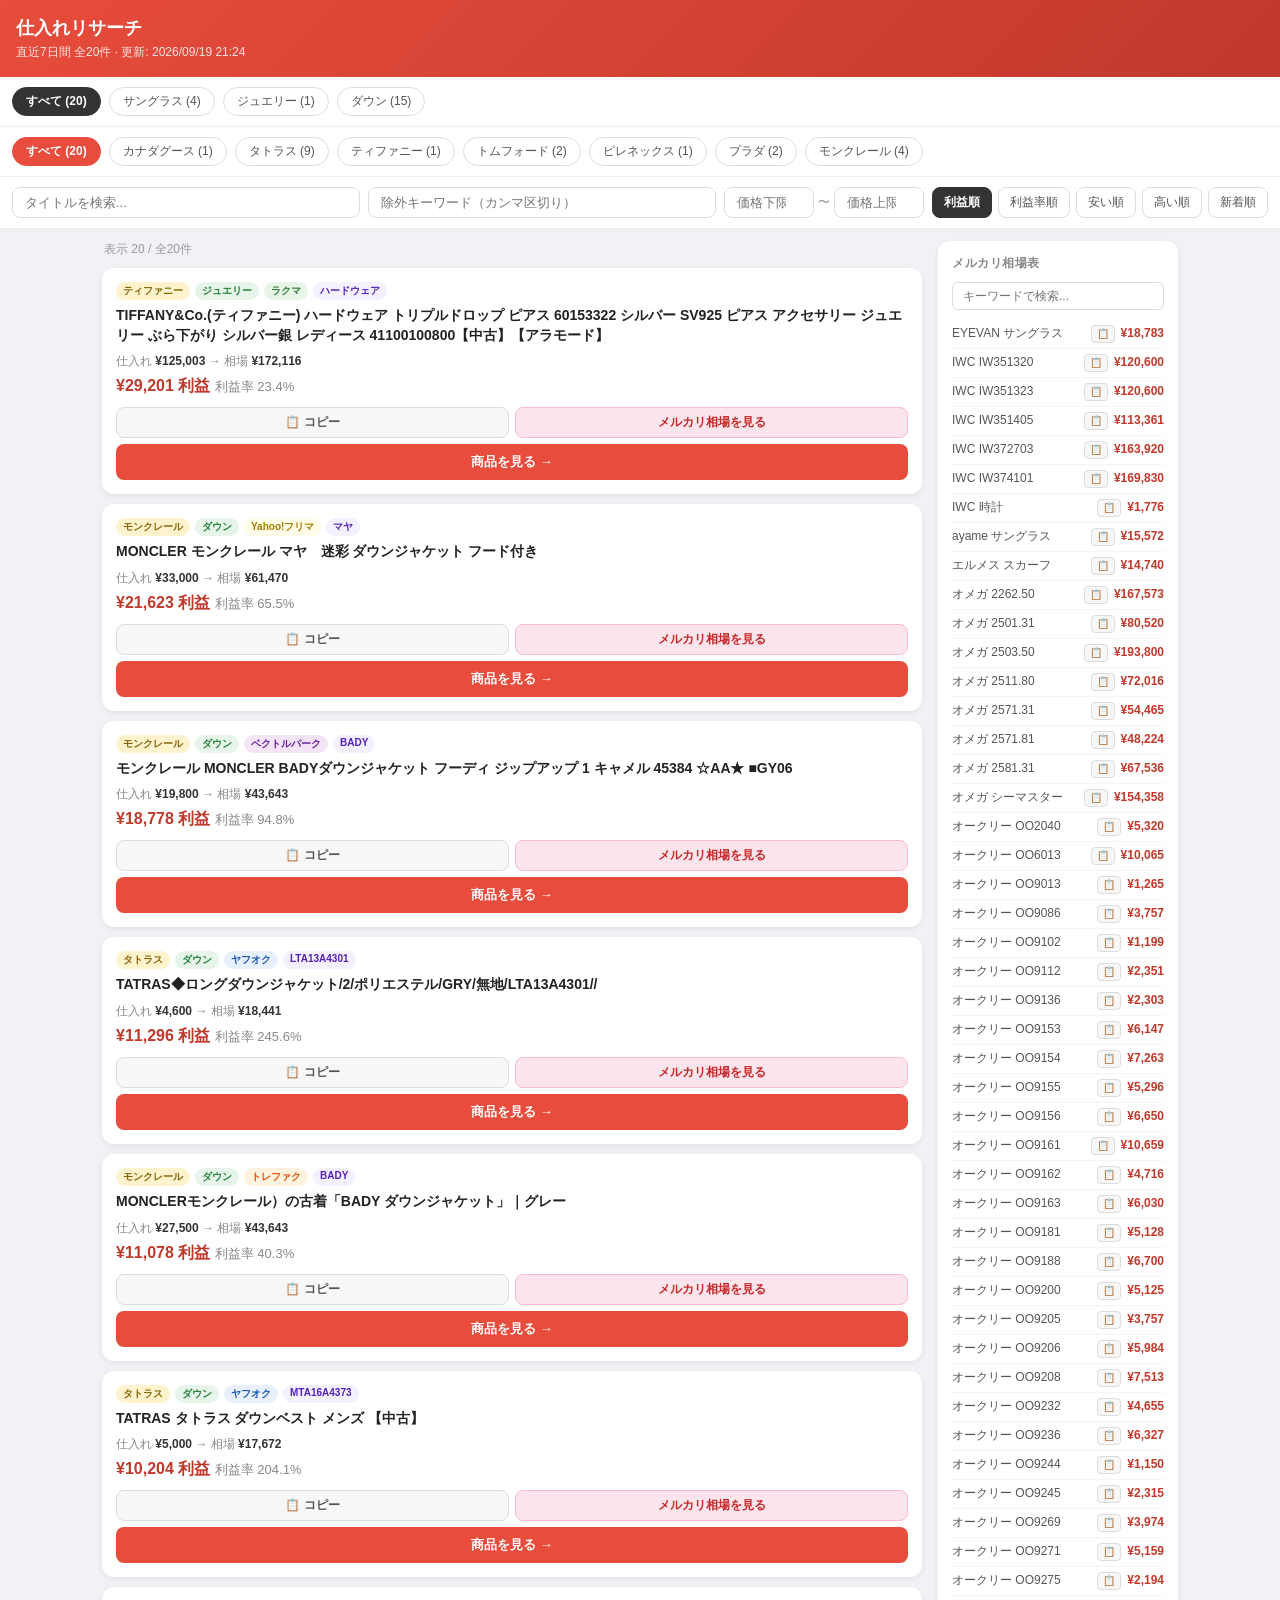
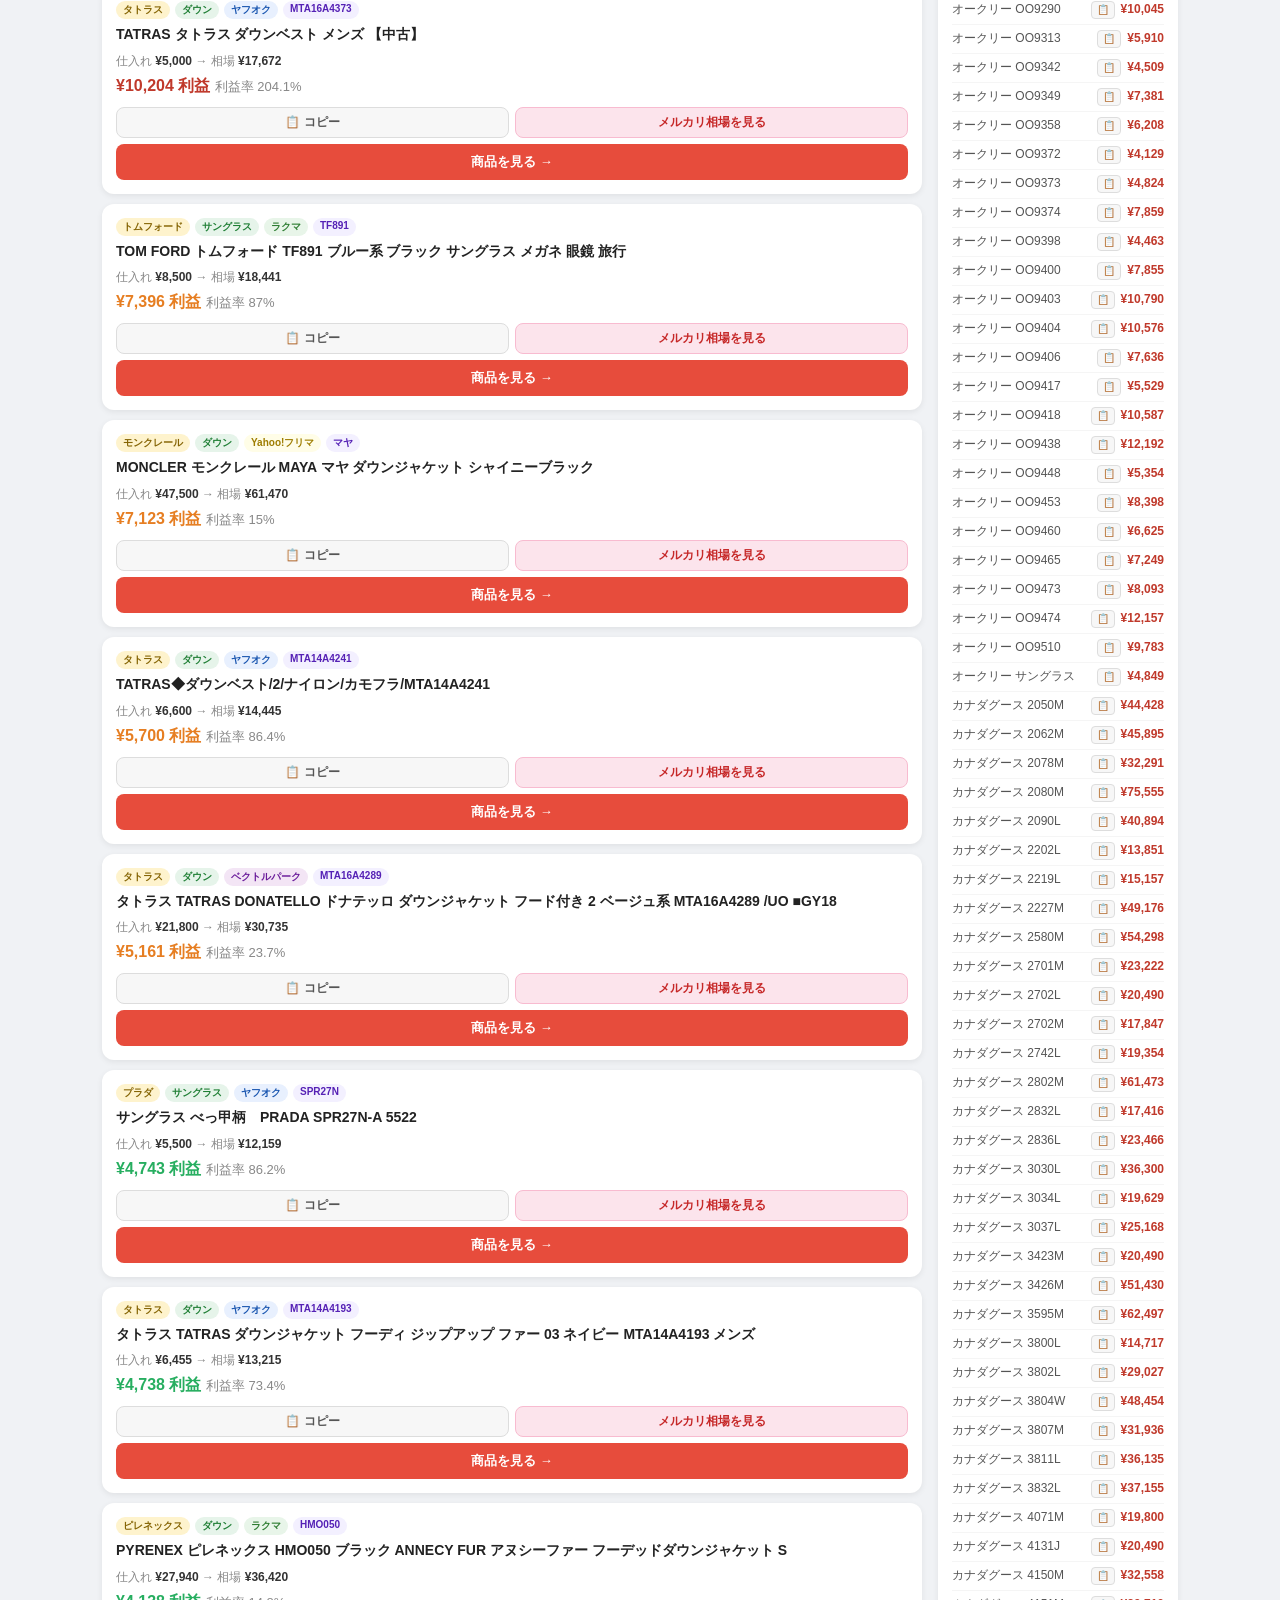
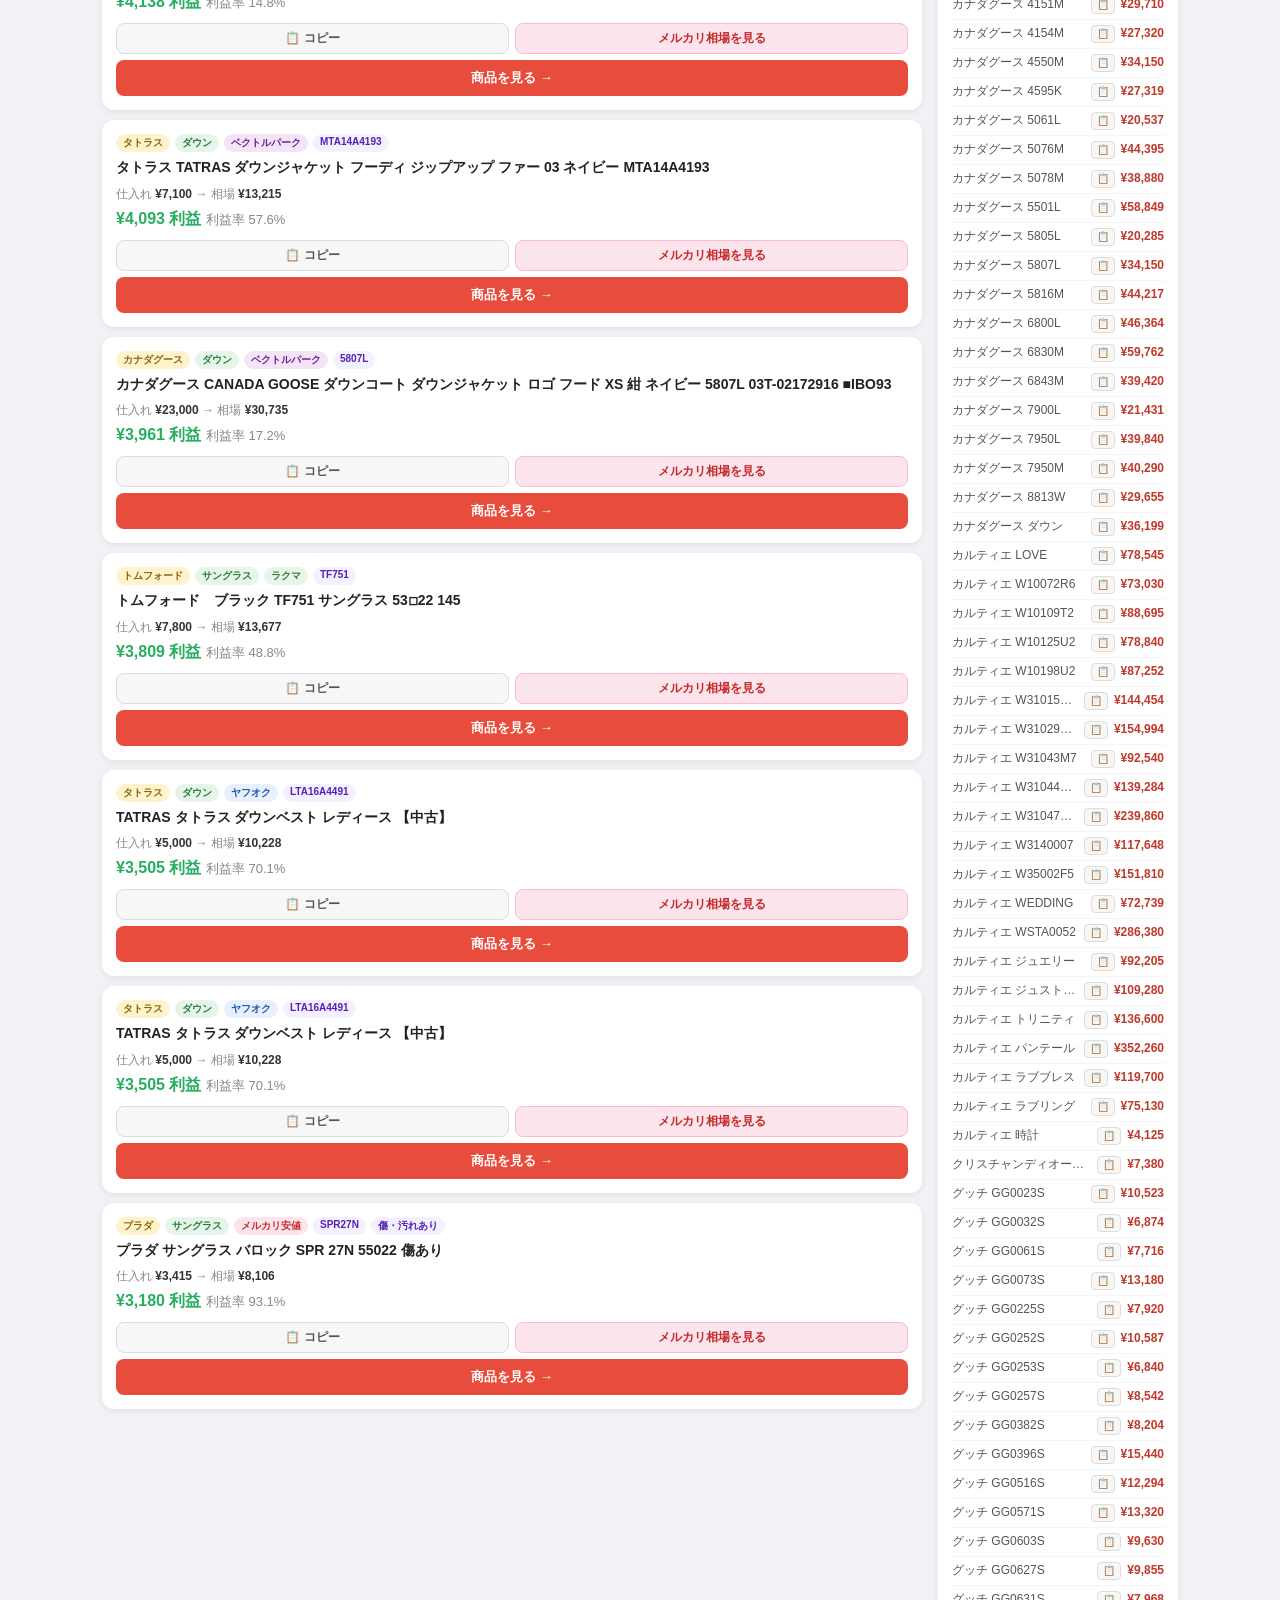
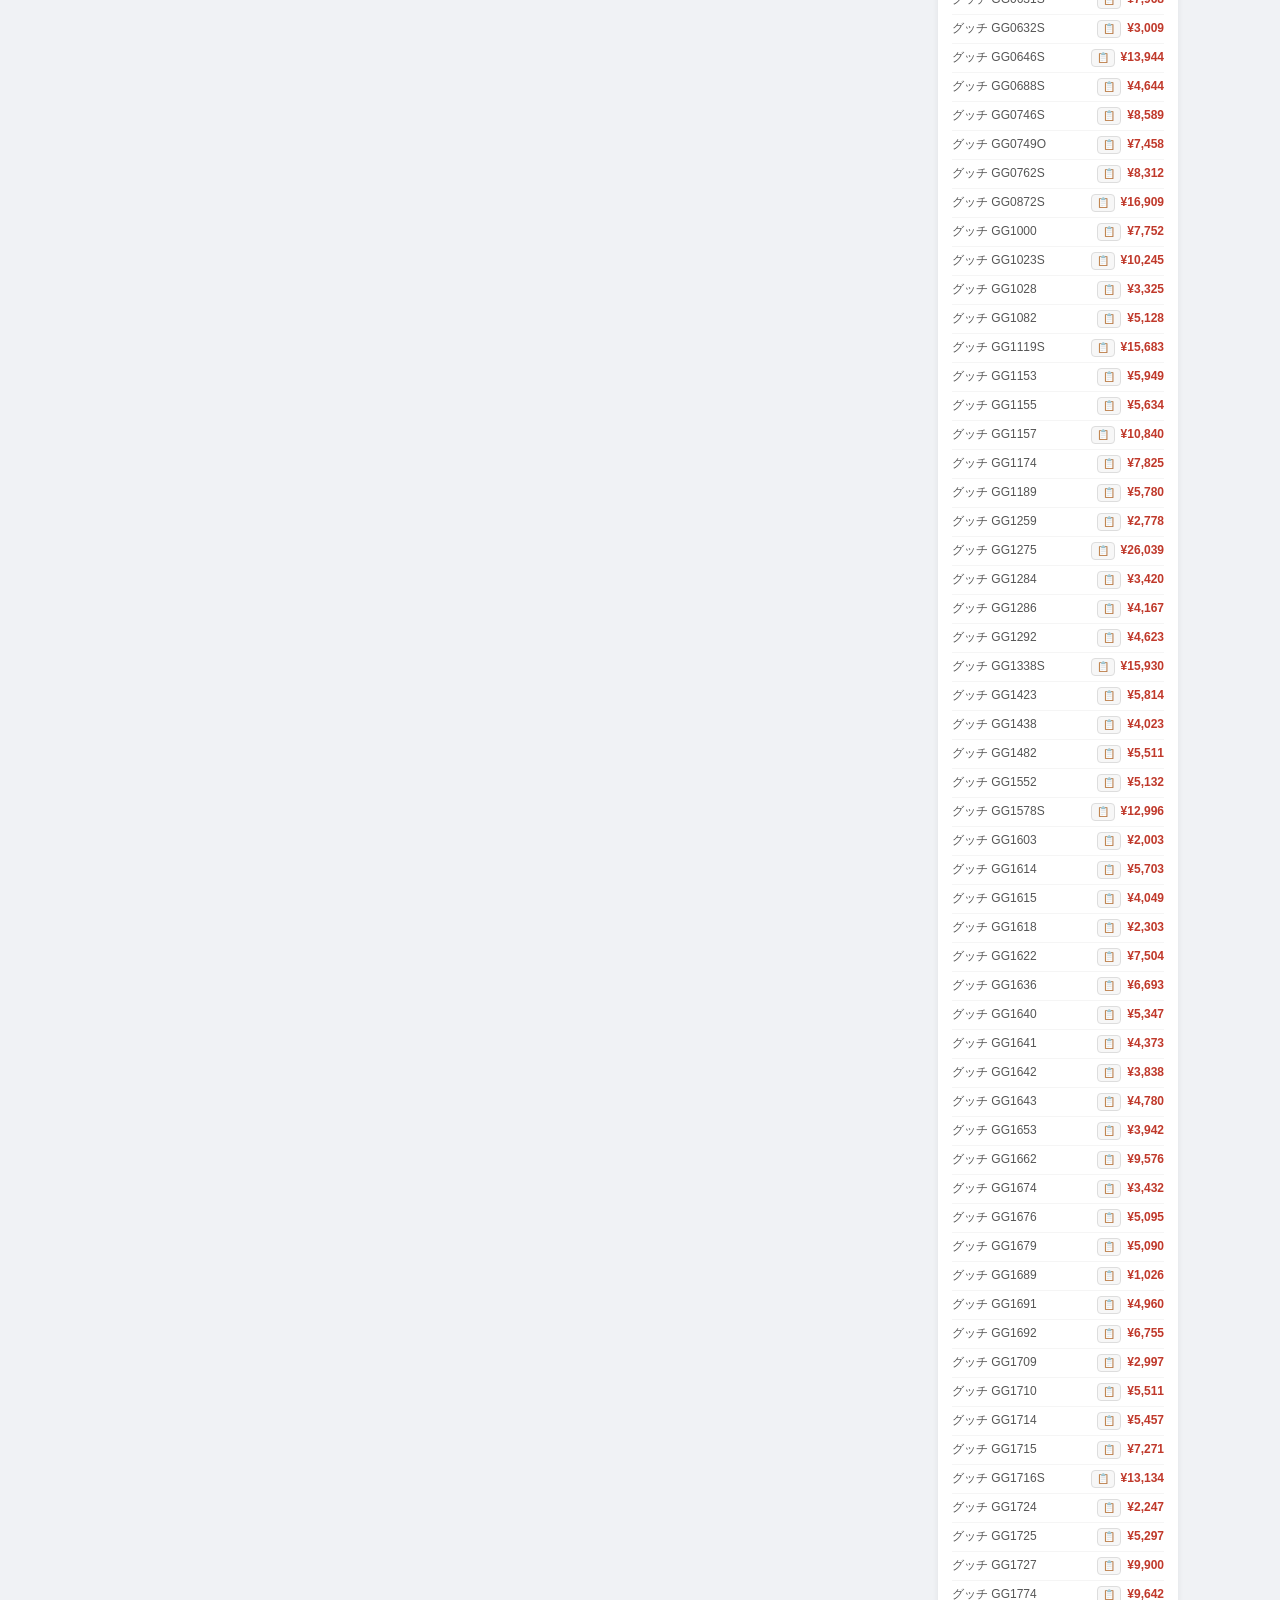
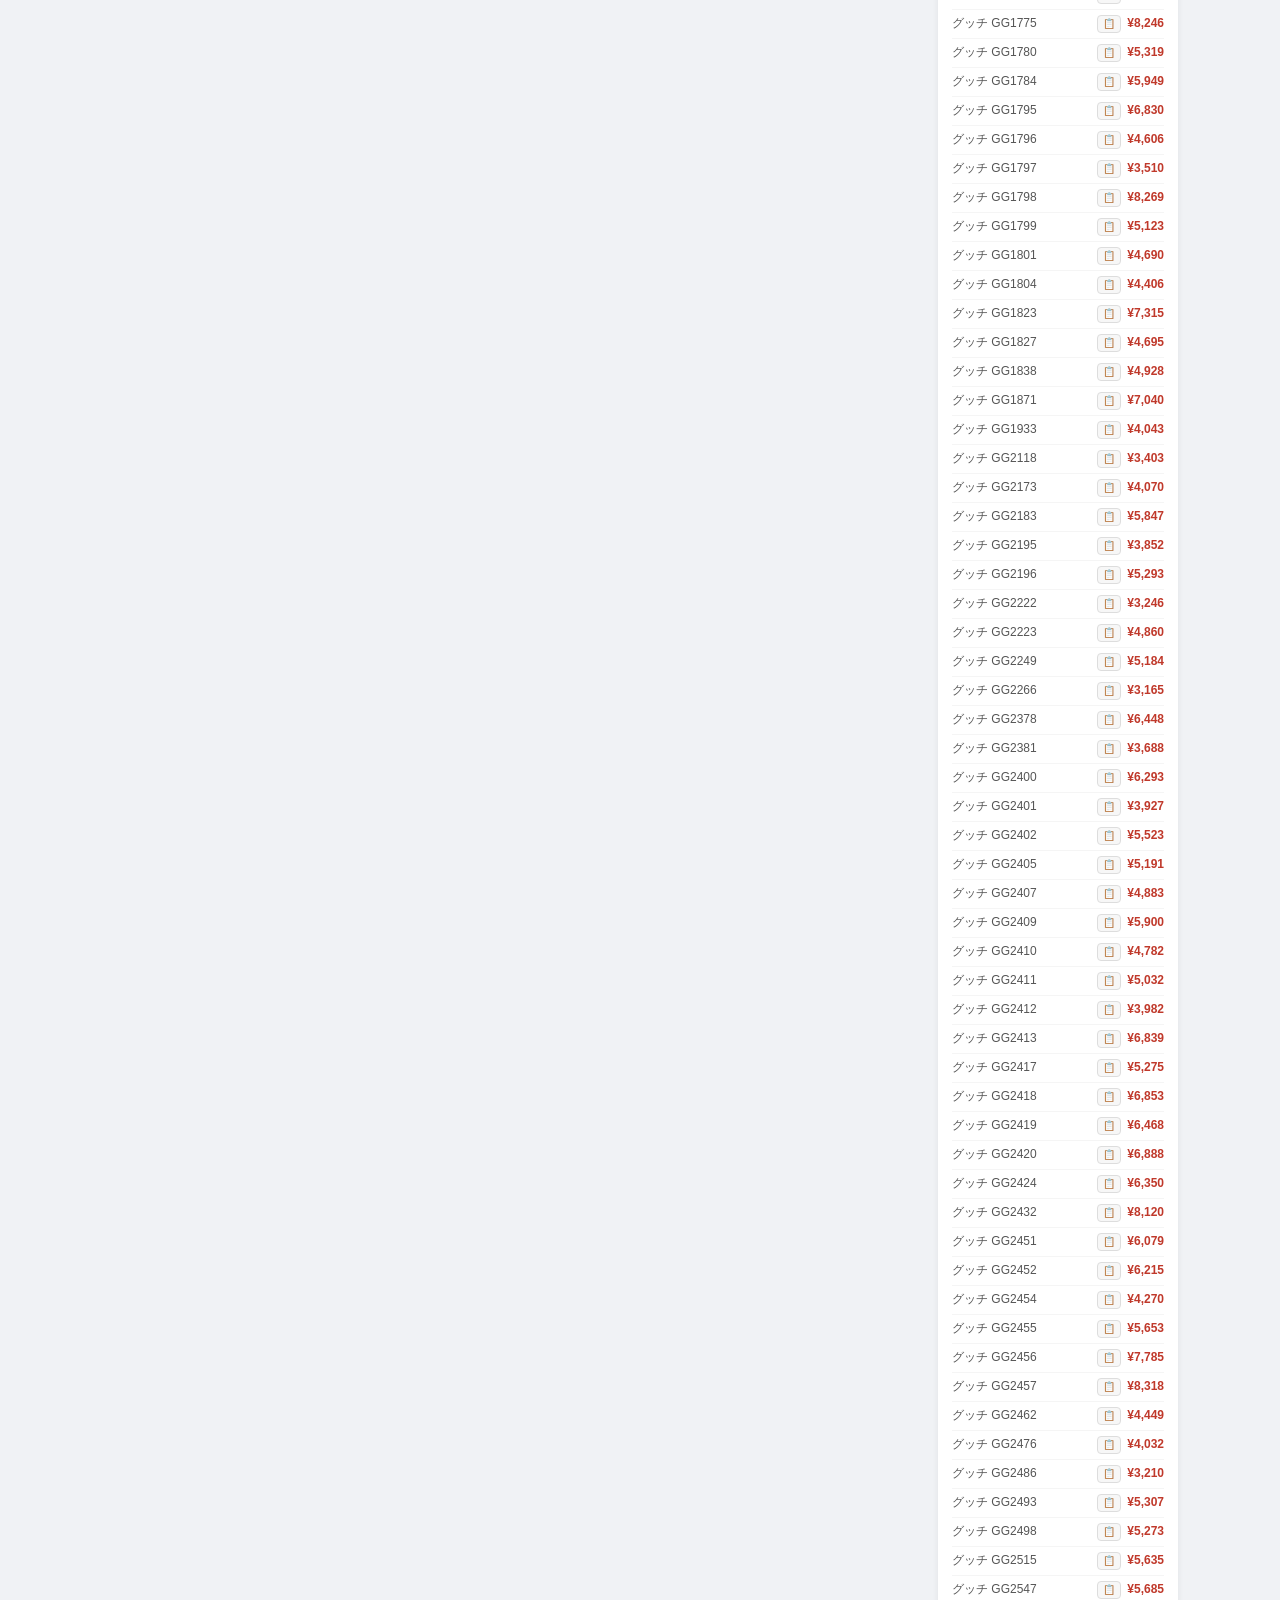
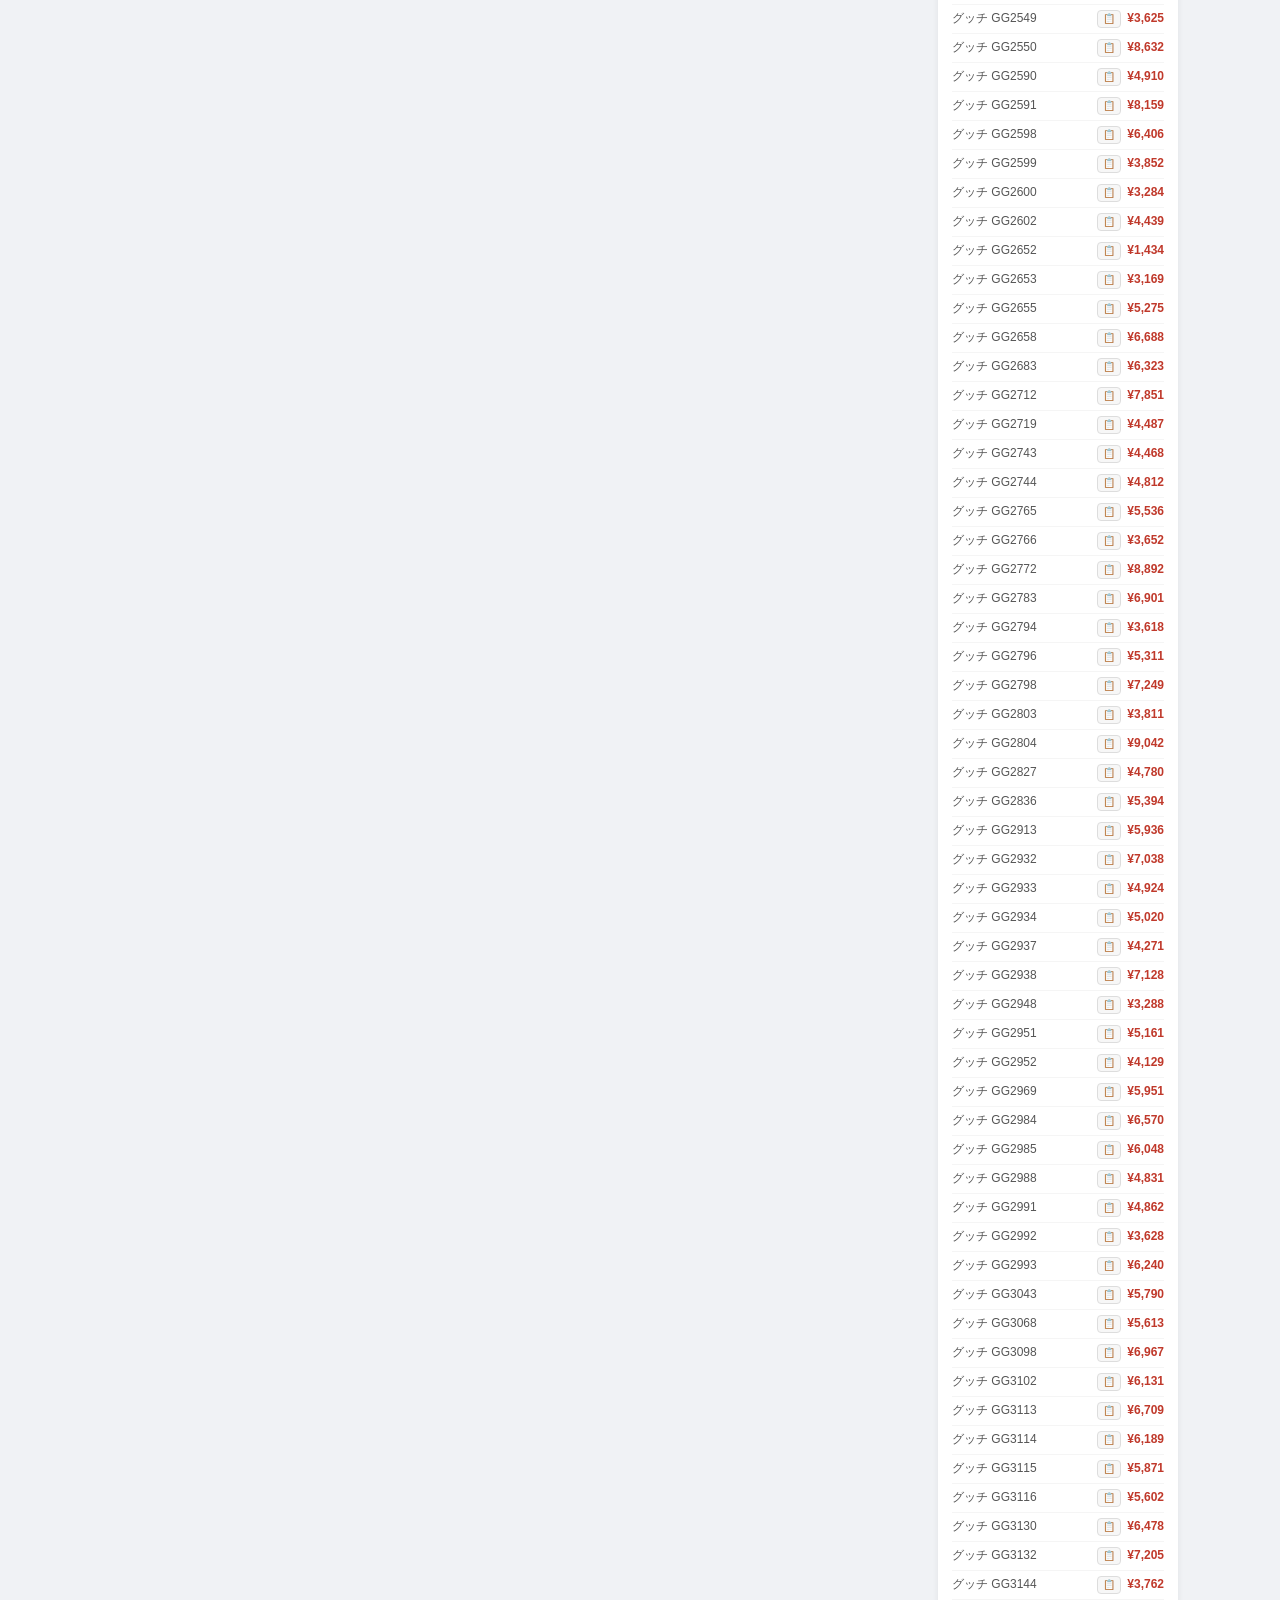
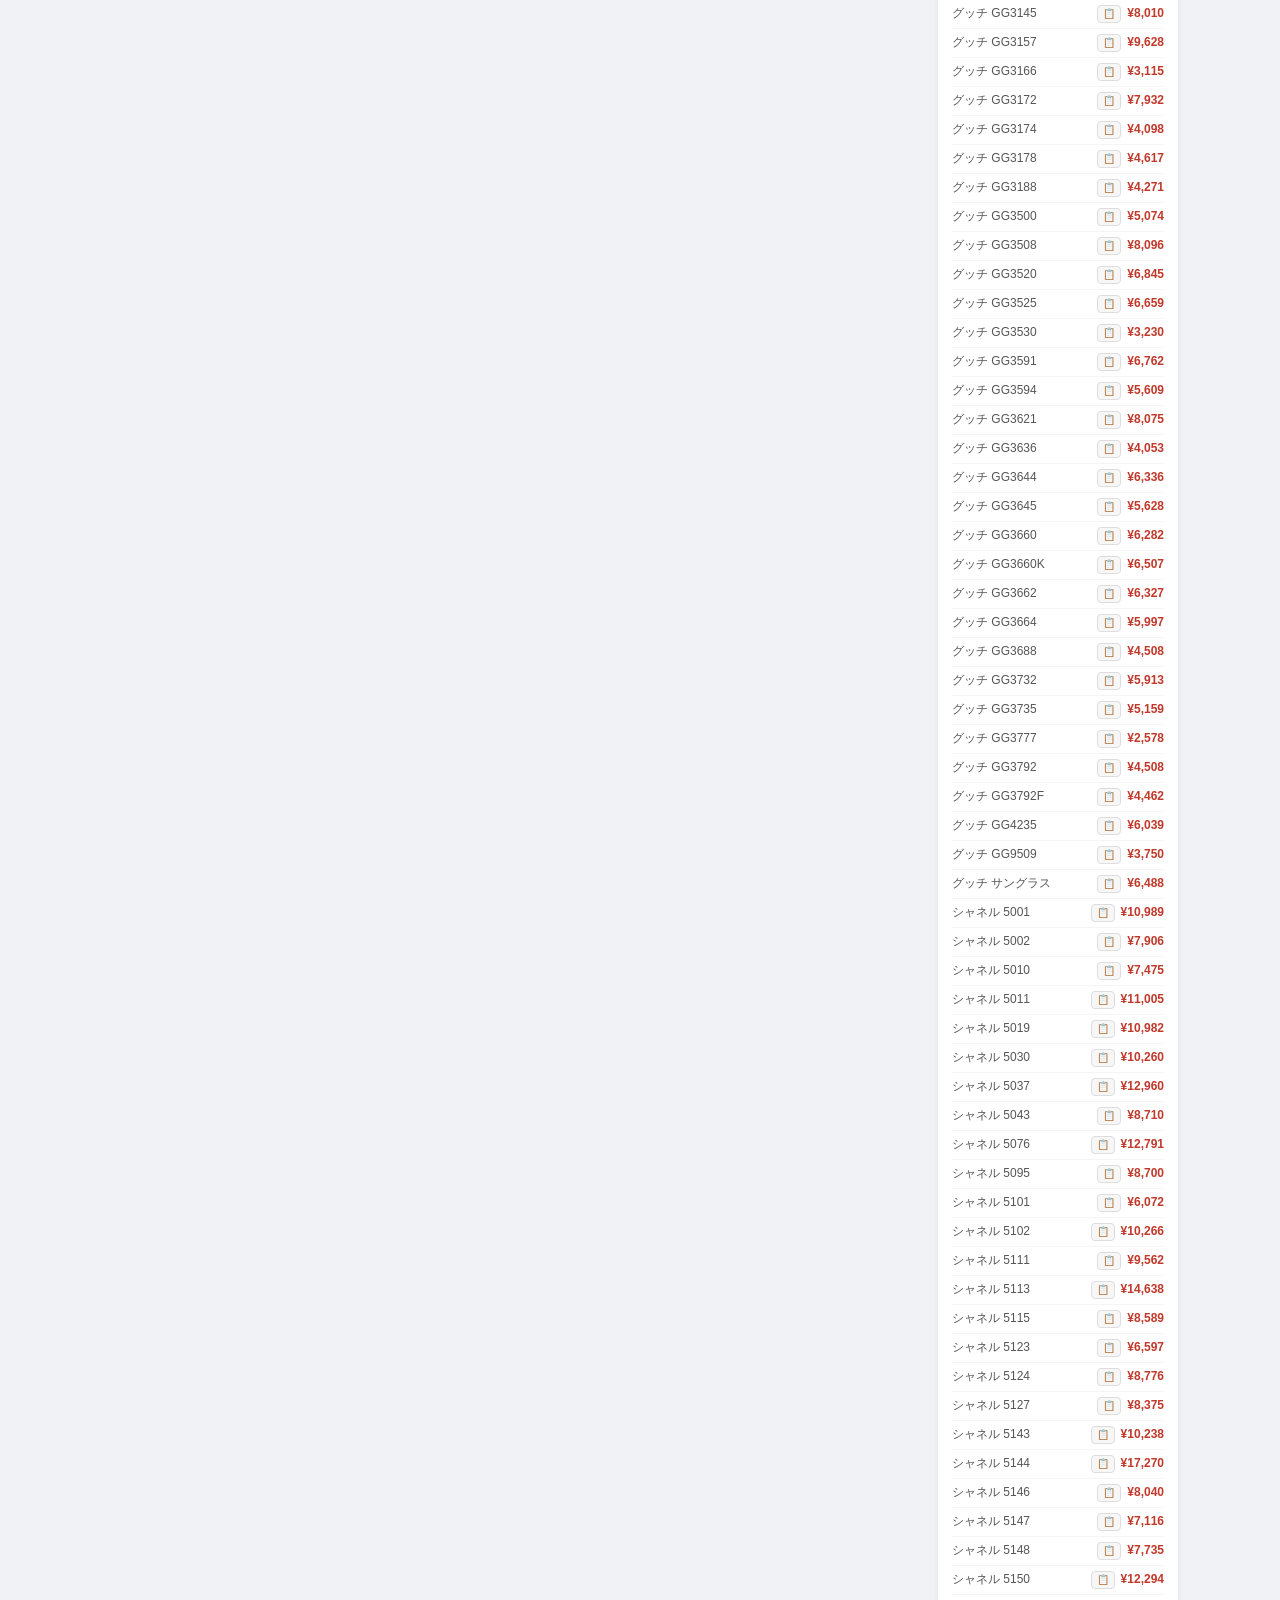
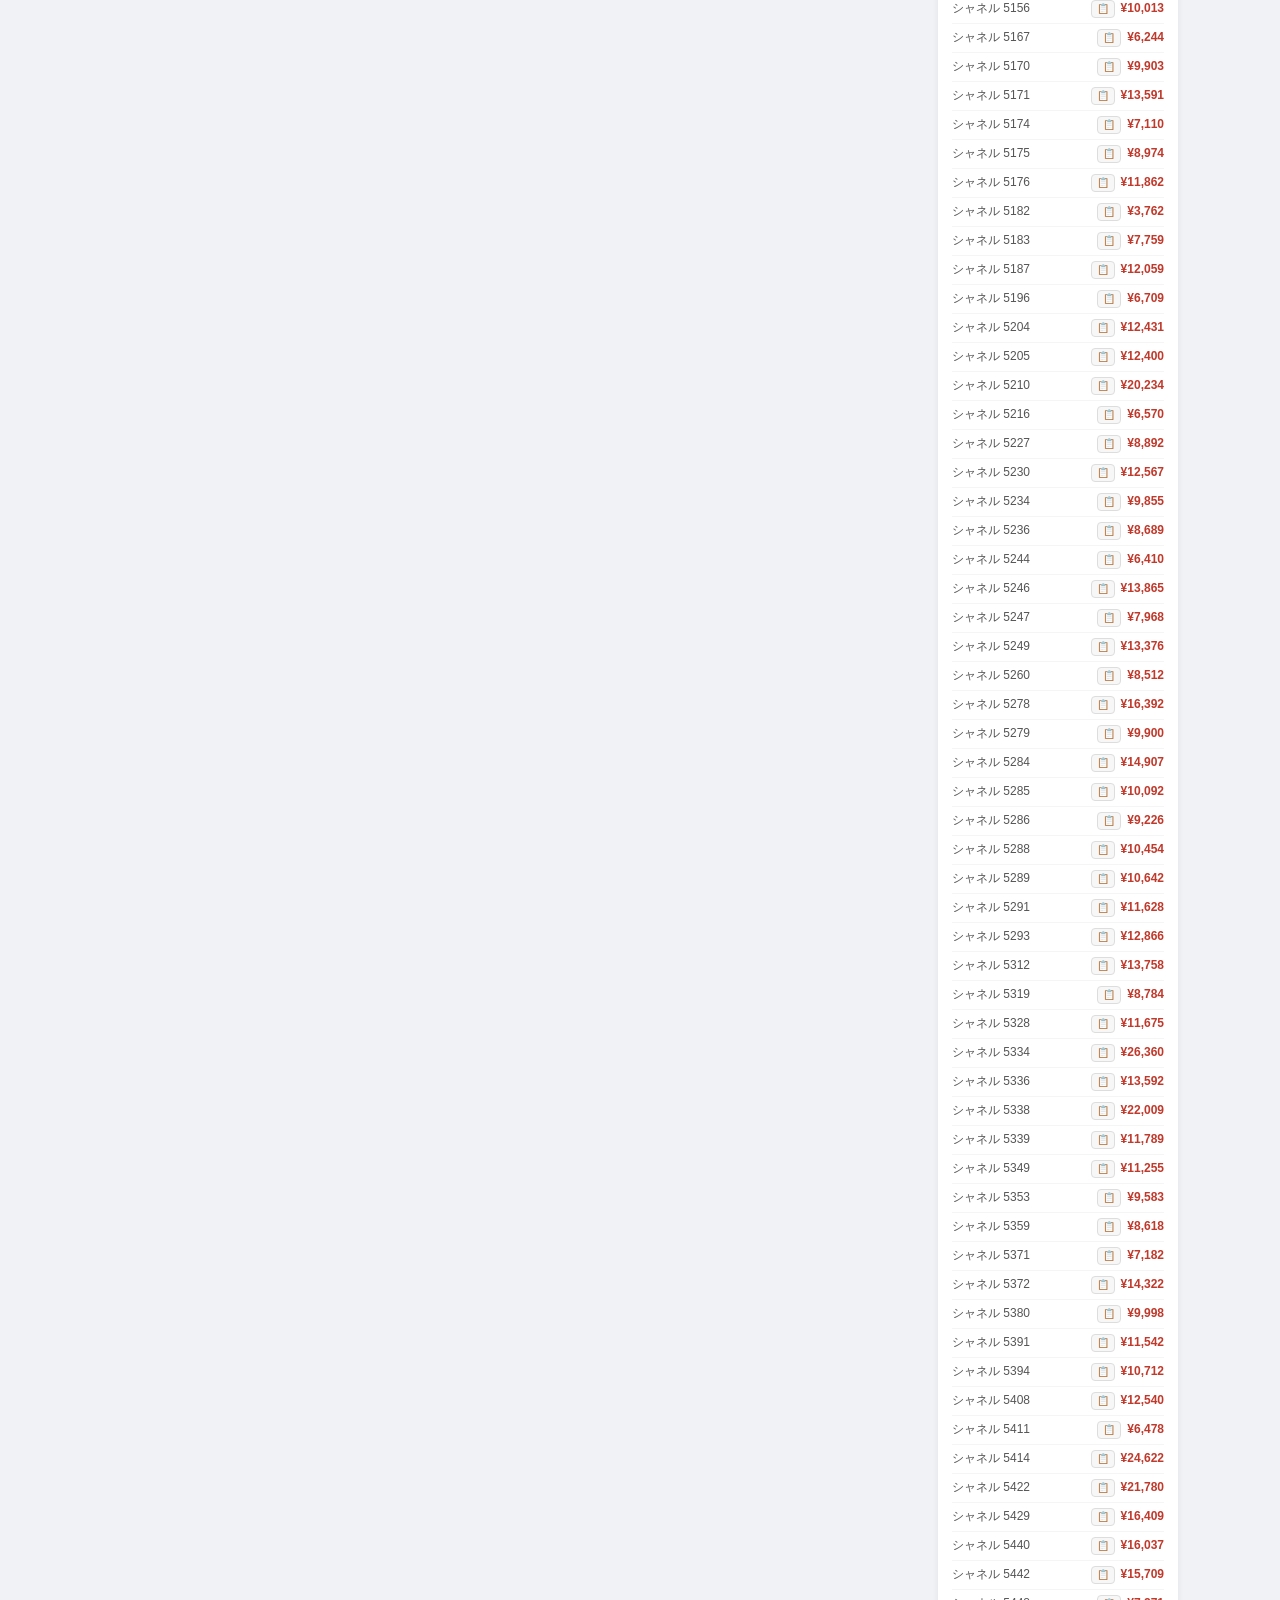
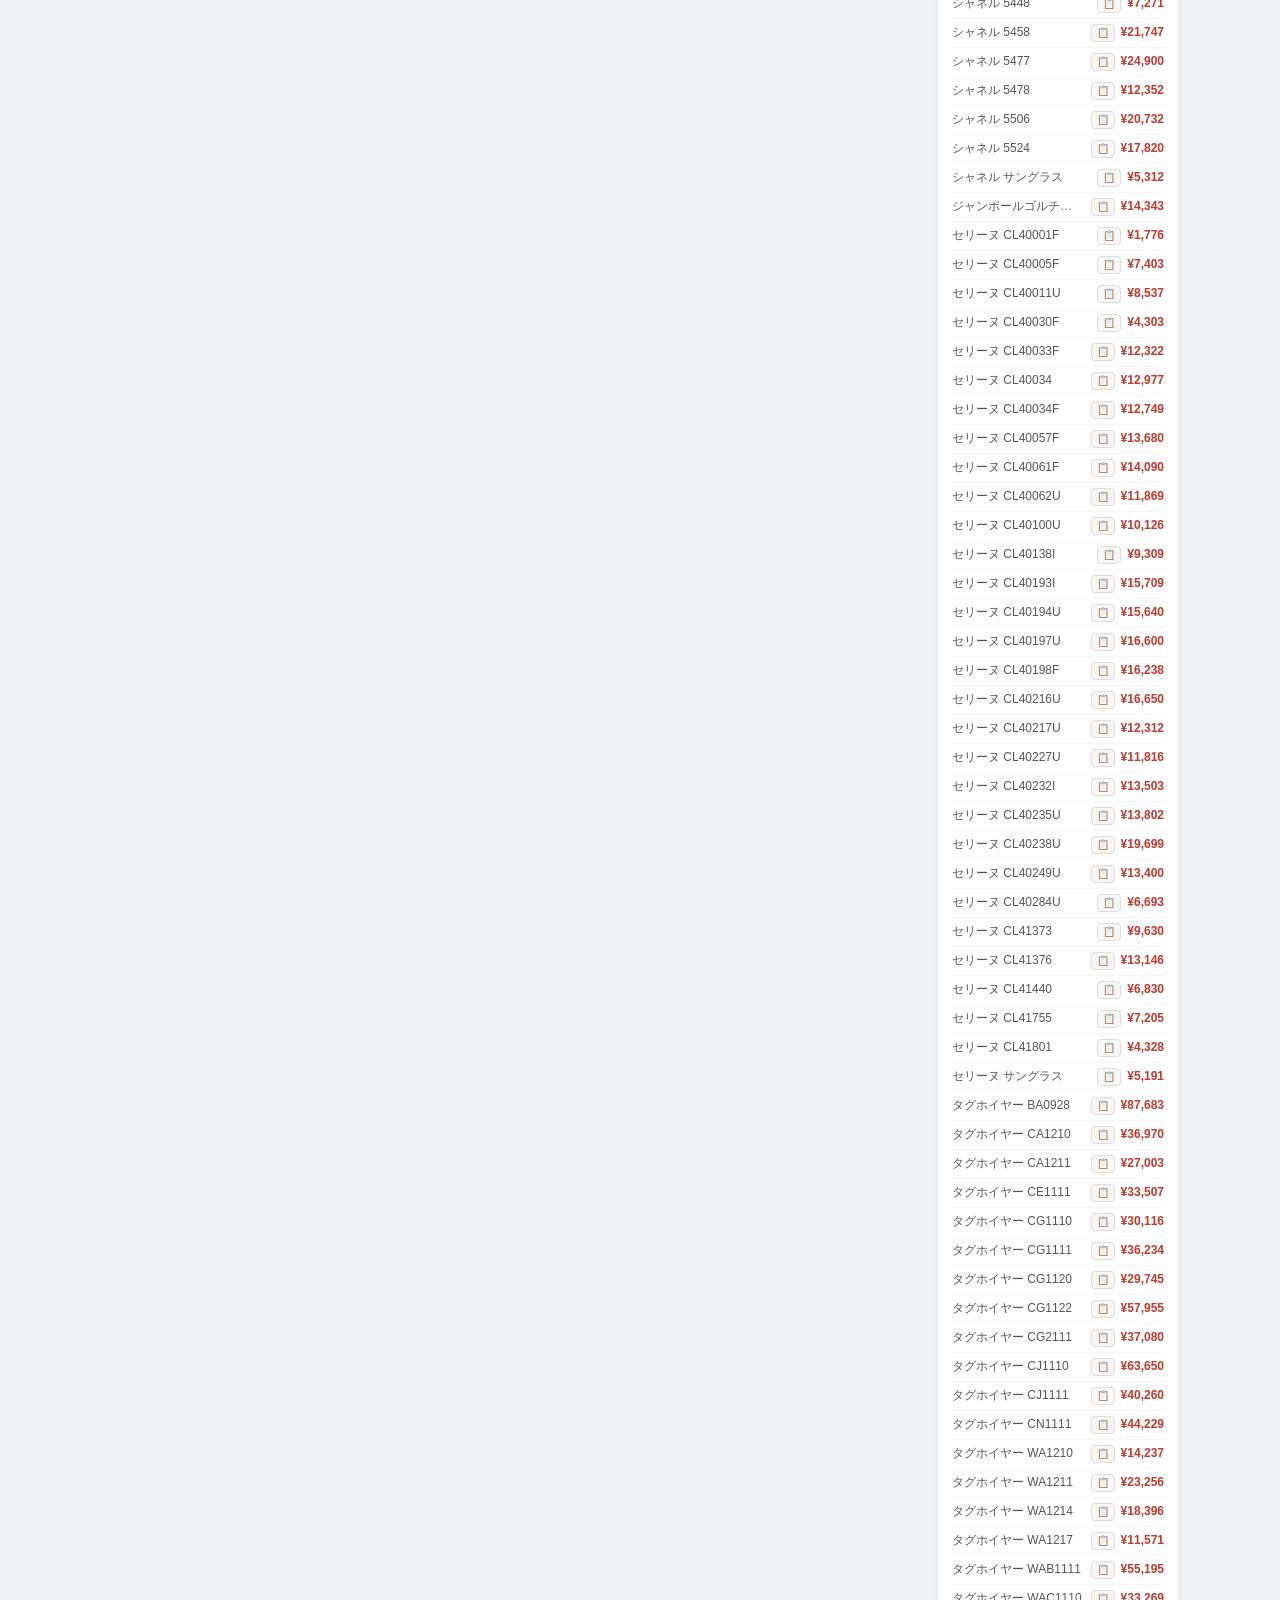
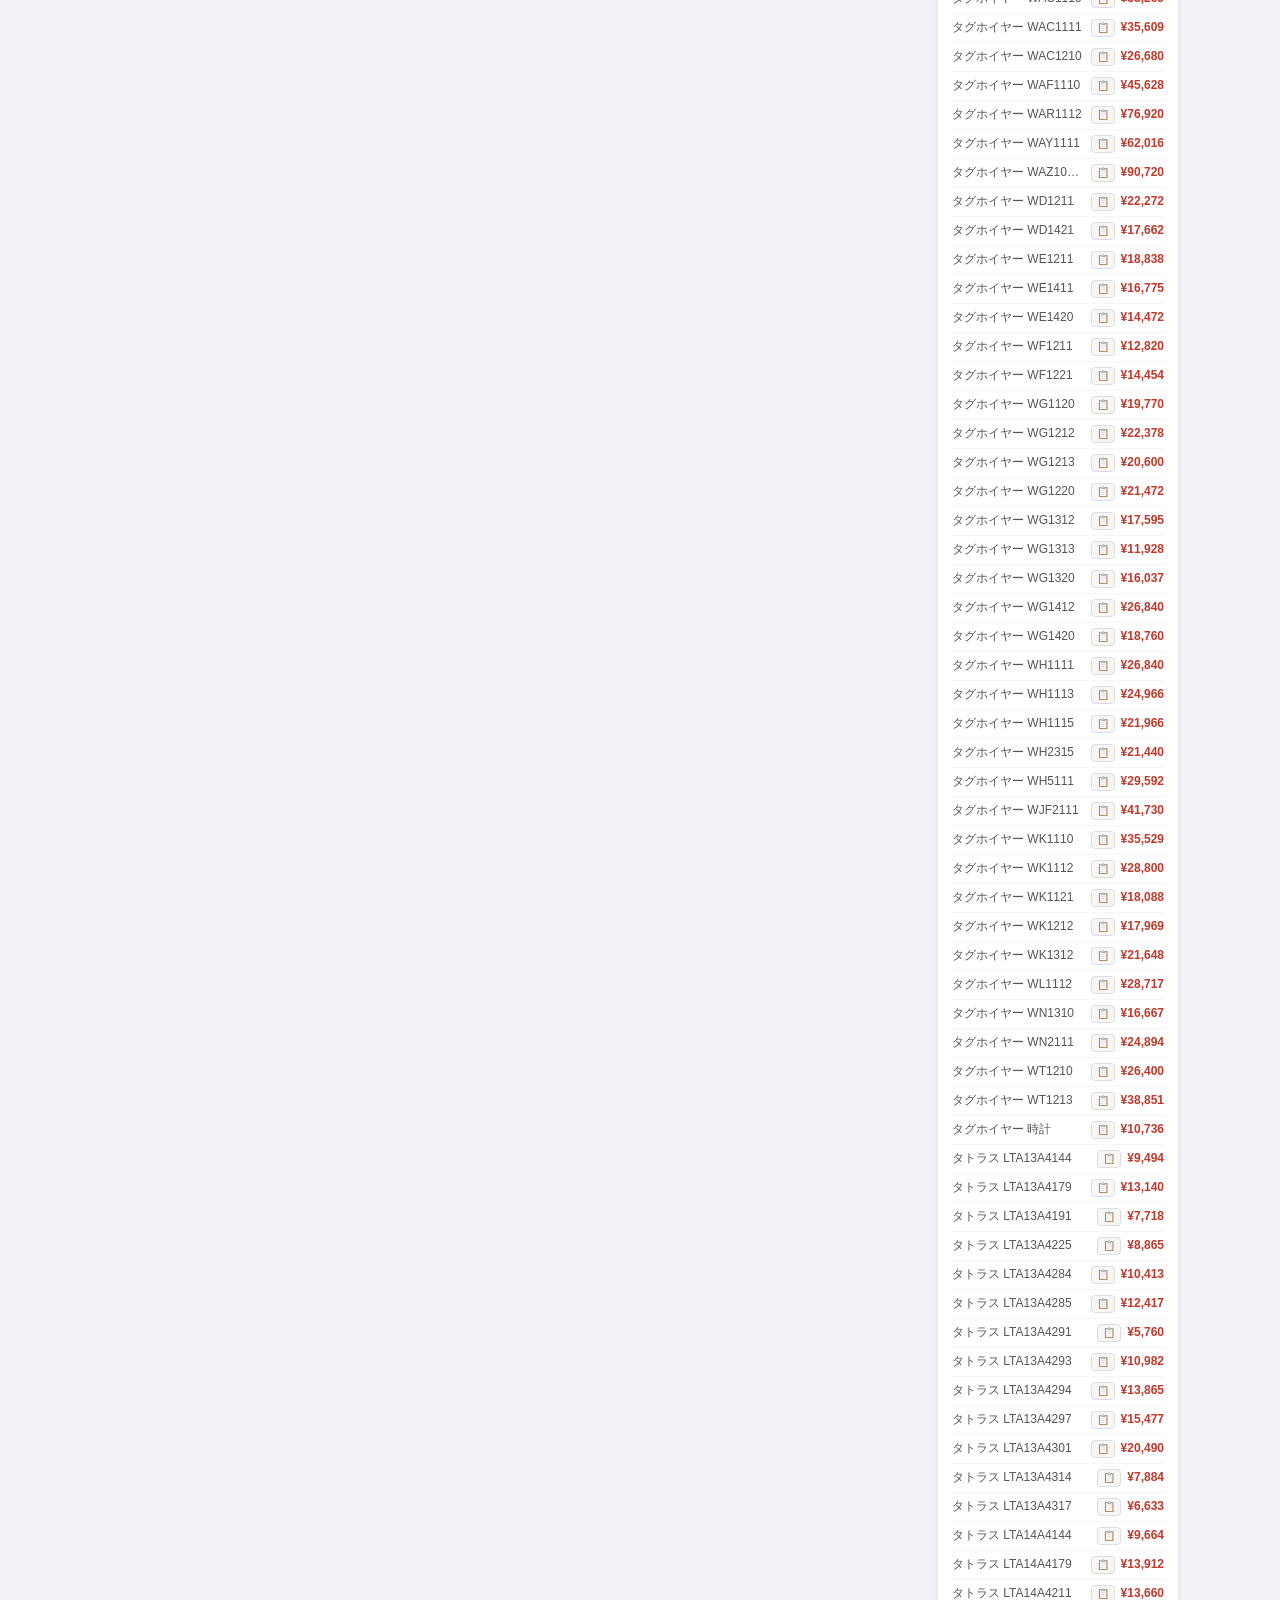
==== commit d5ee9a8c: "Update dashboard: 0 deals (2026-09-19 21:24)" ====
--- a/docs/index.html
+++ b/docs/index.html
@@ -9,7 +9,7 @@
 <body>
 <header>
   <h1>仕入れリサーチ</h1>
-  <p>直近7日間 全32件 · 更新: 2026/09/16 22:01</p>
+  <p>直近7日間 全20件 · 更新: 2026/09/19 21:24</p>
 </header>
 
 <div class="tab-bar" id="tabBar">
@@ -78,10 +78,10 @@
 <footer>generate_dashboard.py · 自動生成 · GitHub Pages</footer>
 
 <script>
-  const DEALS = [{"scanned_at": "2026-09-13T22:59:22.628986", "keyword": "ティファニー ハードウェア", "brand": "ティファニー", "model": "ハードウェア", "title": "TIFFANY&Co.(ティファニー) ハードウェア トリプルドロップ ピアス 60153322 シルバー SV925 ピアス アクセサリー ジュエリー ぶら下がり シルバー銀 レディース 41100100800【中古】【アラモード】", "url": "https://item.fril.jp/3d66f7d3539571cf0e37826d70781f1b", "source": "rakuma", "purchase_price": 125003, "reference_price": 172116, "estimated_profit": 29201, "roi_percent": 23.4, "condition_label": "状態不明", "image_url": "https://img.fril.jp/img/817779271/m/2806437515.jpg?1789115210", "category": "ジュエリー"}, {"scanned_at": "2026-09-13T22:59:22.628986", "keyword": "モンクレール マヤ", "brand": "モンクレール", "model": "マヤ", "title": "MONCLER モンクレール マヤ　迷彩 ダウンジャケット フード付き", "url": "https://paypayfleamarket.yahoo.co.jp/item/z680327168", "source": "yahoo_flea", "purchase_price": 33000, "reference_price": 61470, "estimated_profit": 21623, "roi_percent": 65.5, "condition_label": "状態不明", "image_url": "https://auc-pctr.c.yimg.jp/i/auctions.c.yimg.jp/images.auctions.yahoo.co.jp/image/dr000/auc0209/users/2623cb91c4541f858d20092b69c7d8758549eca4/i-img900x1200-1789049092458kgtwmg.jpg?pri=s&w=298&h=298&ccw=298&cch=298&fill=1&fw=298&fh=298&up=0&nf_src=sy&nf_path=images/auc/pc/top/image/1.0.3/na_170x170.png&nf_st=200", "category": "ダウン"}, {"scanned_at": "2026-09-13T22:59:22.628986", "keyword": "モンクレール BADY", "brand": "モンクレール", "model": "BADY", "title": "モンクレール MONCLER BADYダウンジャケット フーディ ジップアップ 1 キャメル 45384 ☆AA★ ■GY06", "url": "https://vector-park.jp/item/213-902606050058/", "source": "vector_park", "purchase_price": 19800, "reference_price": 43643, "estimated_profit": 18778, "roi_percent": 94.8, "condition_label": "状態不明", "image_url": "https://image5.vector-park.jp/images/item/thumb/140x160/213/9026/06/05/213-902606050058_1.jpg?t=1782117527", "category": "ダウン"}, {"scanned_at": "2026-09-13T22:59:22.628986", "keyword": "タトラス LTA13A4301", "brand": "タトラス", "model": "LTA13A4301", "title": "TATRAS◆ロングダウンジャケット/2/ポリエステル/GRY/無地/LTA13A4301//", "url": "https://auctions.yahoo.co.jp/jp/auction/p1217222713", "source": "yahoo_auctions", "purchase_price": 4600, "reference_price": 18441, "estimated_profit": 11296, "roi_percent": 245.6, "condition_label": "状態不明", "image_url": "https://auc-pctr.c.yimg.jp/i/auctions.c.yimg.jp/images.auctions.yahoo.co.jp/image/dr000/auc0201/user/3641761cb5965ae1c25e46fef128dc48024c74d917fbbba78300a82a1ccb4cff/i-img900x1200-1769329404449487ryr333.jpg?pri=l&w=300&h=300&up=0&nf_src=sy&nf_path=images/auc/pc/top/image/1.0.3/na_170x170.png&nf_st=200", "category": "ダウン"}, {"scanned_at": "2026-09-13T22:59:22.628986", "keyword": "モンクレール BADY", "brand": "モンクレール", "model": "BADY", "title": "MONCLERモンクレール）の古着「BADY ダウンジャケット」｜グレー", "url": "https://www.trefac.jp/store/3014011987974146/c3676905/", "source": "trefac", "purchase_price": 27500, "reference_price": 43643, "estimated_profit": 11078, "roi_percent": 40.3, "condition_label": "状態不明", "image_url": "https://www.trefac.jp/image/item/3014011987974146/w144/3014011987974146_01_0263w.jpeg", "category": "ダウン"}, {"scanned_at": "2026-09-13T22:59:22.628986", "keyword": "タトラス MTA16A4373", "brand": "タトラス", "model": "MTA16A4373", "title": "TATRAS タトラス ダウンベスト メンズ 【中古】", "url": "https://auctions.yahoo.co.jp/jp/auction/g1244184203", "source": "yahoo_auctions", "purchase_price": 5000, "reference_price": 17672, "estimated_profit": 10204, "roi_percent": 204.1, "condition_label": "状態不明", "image_url": "https://auc-pctr.c.yimg.jp/i/auctions.c.yimg.jp/images.auctions.yahoo.co.jp/image/dr000/auc0209/user/f59cc71887dc0d337143225ccf0c0585f08a7e9b799e08585c359779385c0953/i-img1000x1000-17891121011462emenzw2169.jpg?pri=l&w=300&h=300&up=0&nf_src=sy&nf_path=images/auc/pc/top/image/1.0.3/na_170x170.png&nf_st=200", "category": "ダウン"}, {"scanned_at": "2026-09-13T22:59:22.628986", "keyword": "タトラス MTA16A4373", "brand": "タトラス", "model": "MTA16A4373", "title": "TATRAS タトラス ダウンベスト メンズ 【中古】", "url": "https://auctions.yahoo.co.jp/jp/auction/k1243810454", "source": "yahoo_auctions", "purchase_price": 5000, "reference_price": 17672, "estimated_profit": 10204, "roi_percent": 204.1, "condition_label": "状態不明", "image_url": "https://auc-pctr.c.yimg.jp/i/auctions.c.yimg.jp/images.auctions.yahoo.co.jp/image/dr000/auc0209/user/f59cc71887dc0d337143225ccf0c0585f08a7e9b799e08585c359779385c0953/i-img1000x1000-17888577816009e8ffm736.jpg?pri=l&w=300&h=300&up=0&nf_src=sy&nf_path=images/auc/pc/top/image/1.0.3/na_170x170.png&nf_st=200", "category": "ダウン"}, {"scanned_at": "2026-09-13T22:59:22.628986", "keyword": "トムフォード TF891", "brand": "トムフォード", "model": "TF891", "title": "TOM FORD トムフォード TF891 ブルー系 ブラック サングラス メガネ 眼鏡 旅行", "url": "https://item.fril.jp/374ab8c5f16ac863ced9db552287efae", "source": "rakuma", "purchase_price": 8500, "reference_price": 18441, "estimated_profit": 7396, "roi_percent": 87.0, "condition_label": "状態不明", "image_url": "https://img.fril.jp/img/852054490/m/2945001979.jpg?1788837569", "category": "サングラス"}, {"scanned_at": "2026-09-13T22:59:22.628986", "keyword": "モンクレール マヤ", "brand": "モンクレール", "model": "マヤ", "title": "MONCLER モンクレール MAYA マヤ ダウンジャケット シャイニーブラック", "url": "https://paypayfleamarket.yahoo.co.jp/item/z669980508", "source": "yahoo_flea", "purchase_price": 47500, "reference_price": 61470, "estimated_profit": 7123, "roi_percent": 15.0, "condition_label": "状態不明", "image_url": "https://auc-pctr.c.yimg.jp/i/auctions.c.yimg.jp/images.auctions.yahoo.co.jp/image/dr000/auc0208/users/55abfb7b8ba9eac4b714694080f528c621b5cdd4/i-img900x1200-1787817940686fa6e1z.jpg?pri=s&w=298&h=298&ccw=298&cch=298&fill=1&fw=298&fh=298&up=0&nf_src=sy&nf_path=images/auc/pc/top/image/1.0.3/na_170x170.png&nf_st=200", "category": "ダウン"}, {"scanned_at": "2026-09-13T22:59:22.628986", "keyword": "タトラス MTA14A4241", "brand": "タトラス", "model": "MTA14A4241", "title": "TATRAS◆ダウンベスト/2/ナイロン/カモフラ/MTA14A4241", "url": "https://auctions.yahoo.co.jp/jp/auction/o1220578941", "source": "yahoo_auctions", "purchase_price": 6600, "reference_price": 14445, "estimated_profit": 5700, "roi_percent": 86.4, "condition_label": "状態不明", "image_url": "https://auc-pctr.c.yimg.jp/i/auctions.c.yimg.jp/images.auctions.yahoo.co.jp/image/dr000/auc0202/user/3641761cb5965ae1c25e46fef128dc48024c74d917fbbba78300a82a1ccb4cff/i-img900x1200-17718051011936hanzu061360.jpg?pri=l&w=300&h=300&up=0&nf_src=sy&nf_path=images/auc/pc/top/image/1.0.3/na_170x170.png&nf_st=200", "category": "ダウン"}, {"scanned_at": "2026-09-13T22:59:22.628986", "keyword": "タトラス MTA16A4289", "brand": "タトラス", "model": "MTA16A4289", "title": "タトラス TATRAS DONATELLO ドナテッロ ダウンジャケット フード付き 2 ベージュ系 MTA16A4289 /UO ■GY18", "url": "https://vector-park.jp/item/165-502601090117/", "source": "vector_park", "purchase_price": 21800, "reference_price": 30735, "estimated_profit": 5161, "roi_percent": 23.7, "condition_label": "状態不明", "image_url": "https://image5.vector-park.jp/images/item/thumb/140x160/165/5026/01/09/165-502601090117_1.jpg?t=1770109626", "category": "ダウン"}, {"scanned_at": "2026-09-13T22:59:22.628986", "keyword": "プラダ SPR27N", "brand": "プラダ", "model": "SPR27N", "title": "サングラス べっ甲柄　PRADA SPR27N-A 5522", "url": "https://auctions.yahoo.co.jp/jp/auction/e1241701133", "source": "yahoo_auctions", "purchase_price": 5500, "reference_price": 12159, "estimated_profit": 4743, "roi_percent": 86.2, "condition_label": "状態不明", "image_url": "https://auc-pctr.c.yimg.jp/i/auctions.c.yimg.jp/images.auctions.yahoo.co.jp/image/dr000/auc0208/user/f05a1af23a7235d96c7025cdf66b40439bc38197b1f7979e0f70dc698a0e6e91/i-img1200x900-17874058133370jhu0xh175687.jpg?pri=l&w=300&h=300&up=0&nf_src=sy&nf_path=images/auc/pc/top/image/1.0.3/na_170x170.png&nf_st=200", "category": "サングラス"}, {"scanned_at": "2026-09-13T22:59:22.628986", "keyword": "タトラス MTA14A4193", "brand": "タトラス", "model": "MTA14A4193", "title": "タトラス TATRAS ダウンジャケット フーディ ジップアップ ファー 03 ネイビー MTA14A4193 メンズ", "url": "https://auctions.yahoo.co.jp/jp/auction/v1243335204", "source": "yahoo_auctions", "purchase_price": 6455, "reference_price": 13215, "estimated_profit": 4738, "roi_percent": 73.4, "condition_label": "状態不明", "image_url": "https://auc-pctr.c.yimg.jp/i/auctions.c.yimg.jp/images.auctions.yahoo.co.jp/image/dr000/auc0209/user/1a5ffb9ea9b949dff605eef2dc10bfee6dd43115da2aeab12bda98ae99737110/i-img1024x1024-17885302029564oukgvp772.jpg?pri=l&w=300&h=300&up=0&nf_src=sy&nf_path=images/auc/pc/top/image/1.0.3/na_170x170.png&nf_st=200", "category": "ダウン"}, {"scanned_at": "2026-09-13T22:59:22.628986", "keyword": "ピレネックス HMO050", "brand": "ピレネックス", "model": "HMO050", "title": "PYRENEX ピレネックス HMO050 ブラック ANNECY FUR アヌシーファー フーデッドダウンジャケット S", "url": "https://item.fril.jp/5e3dae38e25531a533278830b5825e73", "source": "rakuma", "purchase_price": 27940, "reference_price": 36420, "estimated_profit": 4138, "roi_percent": 14.8, "condition_label": "状態不明", "image_url": "https://img.fril.jp/img/841485405/m/2900890288.jpg?1789273906", "category": "ダウン"}, {"scanned_at": "2026-09-13T22:59:22.628986", "keyword": "タトラス MTA14A4193", "brand": "タトラス", "model": "MTA14A4193", "title": "タトラス TATRAS ダウンジャケット フーディ ジップアップ ファー 03 ネイビー MTA14A4193", "url": "https://vector-park.jp/item/213-902607300098/", "source": "vector_park", "purchase_price": 7100, "reference_price": 13215, "estimated_profit": 4093, "roi_percent": 57.6, "condition_label": "状態不明", "image_url": "https://image5.vector-park.jp/images/item/thumb/140x160/213/9026/07/30/213-902607300098_1.jpg?t=1788093110", "category": "ダウン"}, {"scanned_at": "2026-09-13T22:59:22.628986", "keyword": "カナダグース 5807L", "brand": "カナダグース", "model": "5807L", "title": "カナダグース CANADA GOOSE ダウンコート ダウンジャケット ロゴ フード XS 紺  ネイビー 5807L 03T-02172916 ■IBO93", "url": "https://vector-park.jp/item/220-902604010001/", "source": "vector_park", "purchase_price": 23000, "reference_price": 30735, "estimated_profit": 3961, "roi_percent": 17.2, "condition_label": "状態不明", "image_url": "https://image5.vector-park.jp/images/item/thumb/140x160/220/9026/04/01/220-902604010001_1.jpg?t=1775641601", "category": "ダウン"}, {"scanned_at": "2026-09-13T22:59:22.628986", "keyword": "トムフォード TF751", "brand": "トムフォード", "model": "TF751", "title": "トムフォード　ブラック TF751  サングラス 53◽︎22  145", "url": "https://item.fril.jp/4f77452138edda9116e912146250d2b6", "source": "rakuma", "purchase_price": 7800, "reference_price": 13677, "estimated_profit": 3809, "roi_percent": 48.8, "condition_label": "状態不明", "image_url": "https://img.fril.jp/img/852582990/m/2947244496.jpg?1789102757", "category": "サングラス"}, {"scanned_at": "2026-09-13T22:59:22.628986", "keyword": "トムフォード TF432", "brand": "トムフォード", "model": "TF432", "title": "TOMFORD トムフォード サングラス 度なし ブラック Dana TF432-F 01B 59-15 140 LF4927900", "url": "https://auctions.yahoo.co.jp/jp/auction/e1244299063", "source": "yahoo_auctions", "purchase_price": 2200, "reference_price": 7376, "estimated_profit": 3738, "roi_percent": 169.9, "condition_label": "状態不明", "image_url": "https://auc-pctr.c.yimg.jp/i/auctions.c.yimg.jp/images.auctions.yahoo.co.jp/image/dr000/auc0209/user/22199c5de01e75f920892588f224bec1f1f21d462895a133133bb5def9e1276f/i-img1200x1200-17891885015310jt3fku169717.jpg?pri=l&w=300&h=300&up=0&nf_src=sy&nf_path=images/auc/pc/top/image/1.0.3/na_170x170.png&nf_st=200", "category": "サングラス"}, {"scanned_at": "2026-09-13T22:59:22.628986", "keyword": "タトラス LTA16A4491", "brand": "タトラス", "model": "LTA16A4491", "title": "TATRAS タトラス ダウンベスト レディース 【中古】", "url": "https://auctions.yahoo.co.jp/jp/auction/e1243809443", "source": "yahoo_auctions", "purchase_price": 5000, "reference_price": 10228, "estimated_profit": 3505, "roi_percent": 70.1, "condition_label": "状態不明", "image_url": "https://auc-pctr.c.yimg.jp/i/auctions.c.yimg.jp/images.auctions.yahoo.co.jp/image/dr000/auc0209/user/f59cc71887dc0d337143225ccf0c0585f08a7e9b799e08585c359779385c0953/i-img1000x1000-17888577815411cxk7jh36.jpg?pri=l&w=300&h=300&up=0&nf_src=sy&nf_path=images/auc/pc/top/image/1.0.3/na_170x170.png&nf_st=200", "category": "ダウン"}, {"scanned_at": "2026-09-13T22:59:22.628986", "keyword": "タトラス LTA16A4491", "brand": "タトラス", "model": "LTA16A4491", "title": "TATRAS タトラス ダウンベスト レディース 【中古】", "url": "https://auctions.yahoo.co.jp/jp/auction/e1244195206", "source": "yahoo_auctions", "purchase_price": 5000, "reference_price": 10228, "estimated_profit": 3505, "roi_percent": 70.1, "condition_label": "状態不明", "image_url": "https://auc-pctr.c.yimg.jp/i/auctions.c.yimg.jp/images.auctions.yahoo.co.jp/image/dr000/auc0209/user/f59cc71887dc0d337143225ccf0c0585f08a7e9b799e08585c359779385c0953/i-img1000x1000-17891121017578jvc0li35747.jpg?pri=l&w=300&h=300&up=0&nf_src=sy&nf_path=images/auc/pc/top/image/1.0.3/na_170x170.png&nf_st=200", "category": "ダウン"}, {"scanned_at": "2026-09-13T22:59:22.628986", "keyword": "プラダ SPR27N", "brand": "プラダ", "model": "SPR27N", "title": "プラダ サングラス バロック SPR 27N 55022 傷あり", "url": "https://jp.mercari.com/item/m56696637010", "source": "mercari_cheap", "purchase_price": 3415, "reference_price": 8106, "estimated_profit": 3180, "roi_percent": 93.1, "condition_label": "傷・汚れあり", "image_url": "https://static.mercdn.net/thumb/item/webp/m56696637010_1.jpg?1788609554", "category": "サングラス"}, {"scanned_at": "2026-09-10T23:02:04.834487", "keyword": "カルティエ パンテール", "brand": "カルティエ", "model": "パンテール", "title": "【2024年保証書付】CARTIER(カルティエ) マイヨンパンテール リング ホワイトゴールド K18WG 59 4.6g リング・指輪 アクセサリー ジュエリー ウエディング シルバー銀 メンズ 40802210647【中古】【アラモード】", "url": "https://item.fril.jp/96dd0c378e0f368c8265407451bc2cb3", "source": "rakuma", "purchase_price": 167684, "reference_price": 317034, "estimated_profit": 116946, "roi_percent": 69.7, "condition_label": "状態不明", "image_url": "https://img.fril.jp/img/852090184/m/2945198914.jpg?1788854431", "category": "ジュエリー"}, {"scanned_at": "2026-09-10T23:02:04.834487", "keyword": "ブルガリ ビーゼロワン", "brand": "ブルガリ", "model": "ビーゼロワン", "title": "[新品仕上済] BVLGARI ブルガリ シルバー 925 ビーゼロワン サークル キーリング ネックレス", "url": "https://paypayfleamarket.yahoo.co.jp/item/b1234746756", "source": "yahoo_flea", "purchase_price": 10300, "reference_price": 53352, "estimated_profit": 37016, "roi_percent": 359.4, "condition_label": "新品・未使用", "image_url": "https://auc-pctr.c.yimg.jp/i/auctions.c.yimg.jp/images.auctions.yahoo.co.jp/image/dr000/auc0206/user/6a6db0a07fc6423e632c836aaf422e2f68992f5c481e24bc586b117943ad77a6/i-img1200x1200-17823079578295piupbt103884.jpg?pri=s&w=298&h=298&ccw=298&cch=298&fill=1&fw=298&fh=298&up=0&nf_src=sy&nf_path=images/auc/pc/top/image/1.0.3/na_170x170.png&nf_st=200", "category": "ジュエリー"}, {"scanned_at": "2026-09-10T23:02:04.834487", "keyword": "ブルガリ ビーゼロワン", "brand": "ブルガリ", "model": "ビーゼロワン", "title": "ブルガリ BVLGARI ビーゼロワン キーリング シルバー 925 ジュエリー", "url": "https://item.fril.jp/5d7bc9d52efc315401542c9577006737", "source": "rakuma", "purchase_price": 9000, "reference_price": 36936, "estimated_profit": 23542, "roi_percent": 261.6, "condition_label": "状態不明", "image_url": "https://img.fril.jp/img/852046898/m/2944959763.jpg?1788834077", "category": "ジュエリー"}, {"scanned_at": "2026-09-10T23:02:04.834487", "keyword": "ブルガリ パレンテシ", "brand": "ブルガリ", "model": "パレンテシ", "title": "ブルガリ オープンパレンテシリング　#55 K18YG ", "url": "https://paypayfleamarket.yahoo.co.jp/item/z663850298", "source": "yahoo_flea", "purchase_price": 190000, "reference_price": 227771, "estimated_profit": 14293, "roi_percent": 7.5, "condition_label": "状態不明", "image_url": "https://auc-pctr.c.yimg.jp/i/auctions.c.yimg.jp/images.auctions.yahoo.co.jp/image/dr000/auc0208/users/ca201f052935cc7a18e76620847776c8ce5201dc/i-img900x1200-1787058120968bj5yy5.jpg?pri=s&w=298&h=298&ccw=298&cch=298&fill=1&fw=298&fh=298&up=0&nf_src=sy&nf_path=images/auc/pc/top/image/1.0.3/na_170x170.png&nf_st=200", "category": "ジュエリー"}, {"scanned_at": "2026-09-10T23:02:04.834487", "keyword": "タトラス MTA16A4373", "brand": "タトラス", "model": "MTA16A4373", "title": "TATRAS タトラス ダウンベスト メンズ 【中古】", "url": "https://auctions.yahoo.co.jp/jp/auction/n1243799996", "source": "yahoo_auctions", "purchase_price": 5182, "reference_price": 17698, "estimated_profit": 10046, "roi_percent": 193.9, "condition_label": "状態不明", "image_url": "https://auc-pctr.c.yimg.jp/i/auctions.c.yimg.jp/images.auctions.yahoo.co.jp/image/dr000/auc0209/user/f59cc71887dc0d337143225ccf0c0585f08a7e9b799e08585c359779385c0953/i-img1000x1000-17888577789034tu9xsb1553.jpg?pri=l&w=300&h=300&up=0&nf_src=sy&nf_path=images/auc/pc/top/image/1.0.3/na_170x170.png&nf_st=200", "category": "ダウン"}, {"scanned_at": "2026-09-10T23:02:04.834487", "keyword": "トムフォード TF891", "brand": "トムフォード", "model": "TF891", "title": "TOM FORD トムフォード TF891 ブルー系 ブラック サングラス メガネ 眼鏡 旅行", "url": "https://item.fril.jp/a13d4224da063a5698635530ffdea0ad", "source": "rakuma", "purchase_price": 8500, "reference_price": 18468, "estimated_profit": 7421, "roi_percent": 87.3, "condition_label": "状態不明", "image_url": "https://img.fril.jp/img/851898045/m/2944421412.jpg?1788764685", "category": "サングラス"}, {"scanned_at": "2026-09-10T23:02:04.834487", "keyword": "ブルガリ セルペンティ", "brand": "ブルガリ", "model": "セルペンティ", "title": "【未使用品】ブルガリ セルペンティ フォーエバー ブレスレット 蛇 ヘビ スネーク 巳 オレンジ ", "url": "https://paypayfleamarket.yahoo.co.jp/item/z397591128", "source": "yahoo_flea", "purchase_price": 28800, "reference_price": 40014, "estimated_profit": 6512, "roi_percent": 22.6, "condition_label": "新品・未使用", "image_url": "https://auc-pctr.c.yimg.jp/i/auctions.c.yimg.jp/images.auctions.yahoo.co.jp/image/dr000/auc0101/users/2dfb8dc20e79380445c83fd26ed9de2c8a516925/i-img1200x1200-1736902099651mxnn3m.jpg?pri=s&w=298&h=298&ccw=298&cch=298&fill=1&fw=298&fh=298&up=0&nf_src=sy&nf_path=images/auc/pc/top/image/1.0.3/na_170x170.png&nf_st=200", "category": "ジュエリー"}, {"scanned_at": "2026-09-10T23:02:04.834487", "keyword": "トムフォード TF436", "brand": "トムフォード", "model": "TF436", "title": "TOM FORD トムフォード 柄フレーム ウェリントンサングラス メガネ アイウェア ブラウン/グレー TF436 TF436", "url": "https://item.fril.jp/03813a73796aba401b461a93eb7e6f94", "source": "rakuma", "purchase_price": 16826, "reference_price": 24587, "estimated_profit": 4602, "roi_percent": 27.4, "condition_label": "状態不明", "image_url": "https://img.fril.jp/img/845598958/m/2917670295.jpg?1788681709", "category": "サングラス"}, {"scanned_at": "2026-09-10T23:02:04.834487", "keyword": "トムフォード TF4240", "brand": "トムフォード", "model": "TF4240", "title": "美品 TOM FORD TF4240 020 51□21 145 サングラス トムフォード ヴィンテージ", "url": "https://auctions.yahoo.co.jp/jp/auction/d1243507785", "source": "yahoo_auctions", "purchase_price": 3300, "reference_price": 9408, "estimated_profit": 4467, "roi_percent": 135.4, "condition_label": "美品", "image_url": "https://auc-pctr.c.yimg.jp/i/auctions.c.yimg.jp/images.auctions.yahoo.co.jp/image/dr000/auc0209/user/a3a5e933acb93e007cb06080925c4241f0abf9d08795f680261ad1280c1e2783/i-img1200x1200-17886604293008euqgd134.jpg?pri=l&w=300&h=300&up=0&nf_src=sy&nf_path=images/auc/pc/top/image/1.0.3/na_170x170.png&nf_st=200", "category": "サングラス"}, {"scanned_at": "2026-09-10T23:02:04.834487", "keyword": "トムフォード TF751", "brand": "トムフォード", "model": "TF751", "title": "トムフォード　ブラック TF751  サングラス 53◽︎22  145", "url": "https://item.fril.jp/ed08d97ff7cf58edfc4235b5e6c58313", "source": "rakuma", "purchase_price": 7800, "reference_price": 13697, "estimated_profit": 3827, "roi_percent": 49.1, "condition_label": "状態不明", "image_url": "https://img.fril.jp/img/852066257/m/2945079693.jpg?1788844016", "category": "サングラス"}, {"scanned_at": "2026-09-10T23:02:04.834487", "keyword": "タトラス LTA16A4491", "brand": "タトラス", "model": "LTA16A4491", "title": "TATRAS タトラス ダウンベスト レディース 【中古】", "url": "https://auctions.yahoo.co.jp/jp/auction/x1243801712", "source": "yahoo_auctions", "purchase_price": 5182, "reference_price": 10243, "estimated_profit": 3336, "roi_percent": 64.4, "condition_label": "状態不明", "image_url": "https://auc-pctr.c.yimg.jp/i/auctions.c.yimg.jp/images.auctions.yahoo.co.jp/image/dr000/auc0209/user/f59cc71887dc0d337143225ccf0c0585f08a7e9b799e08585c359779385c0953/i-img1000x1000-17888577798930e8u1zv1162.jpg?pri=l&w=300&h=300&up=0&nf_src=sy&nf_path=images/auc/pc/top/image/1.0.3/na_170x170.png&nf_st=200", "category": "ダウン"}];
+  const DEALS = [{"scanned_at": "2026-09-13T22:59:22.628986", "keyword": "ティファニー ハードウェア", "brand": "ティファニー", "model": "ハードウェア", "title": "TIFFANY&Co.(ティファニー) ハードウェア トリプルドロップ ピアス 60153322 シルバー SV925 ピアス アクセサリー ジュエリー ぶら下がり シルバー銀 レディース 41100100800【中古】【アラモード】", "url": "https://item.fril.jp/3d66f7d3539571cf0e37826d70781f1b", "source": "rakuma", "purchase_price": 125003, "reference_price": 172116, "estimated_profit": 29201, "roi_percent": 23.4, "condition_label": "状態不明", "image_url": "https://img.fril.jp/img/817779271/m/2806437515.jpg?1789115210", "category": "ジュエリー"}, {"scanned_at": "2026-09-13T22:59:22.628986", "keyword": "モンクレール マヤ", "brand": "モンクレール", "model": "マヤ", "title": "MONCLER モンクレール マヤ　迷彩 ダウンジャケット フード付き", "url": "https://paypayfleamarket.yahoo.co.jp/item/z680327168", "source": "yahoo_flea", "purchase_price": 33000, "reference_price": 61470, "estimated_profit": 21623, "roi_percent": 65.5, "condition_label": "状態不明", "image_url": "https://auc-pctr.c.yimg.jp/i/auctions.c.yimg.jp/images.auctions.yahoo.co.jp/image/dr000/auc0209/users/2623cb91c4541f858d20092b69c7d8758549eca4/i-img900x1200-1789049092458kgtwmg.jpg?pri=s&w=298&h=298&ccw=298&cch=298&fill=1&fw=298&fh=298&up=0&nf_src=sy&nf_path=images/auc/pc/top/image/1.0.3/na_170x170.png&nf_st=200", "category": "ダウン"}, {"scanned_at": "2026-09-13T22:59:22.628986", "keyword": "モンクレール BADY", "brand": "モンクレール", "model": "BADY", "title": "モンクレール MONCLER BADYダウンジャケット フーディ ジップアップ 1 キャメル 45384 ☆AA★ ■GY06", "url": "https://vector-park.jp/item/213-902606050058/", "source": "vector_park", "purchase_price": 19800, "reference_price": 43643, "estimated_profit": 18778, "roi_percent": 94.8, "condition_label": "状態不明", "image_url": "https://image5.vector-park.jp/images/item/thumb/140x160/213/9026/06/05/213-902606050058_1.jpg?t=1782117527", "category": "ダウン"}, {"scanned_at": "2026-09-13T22:59:22.628986", "keyword": "タトラス LTA13A4301", "brand": "タトラス", "model": "LTA13A4301", "title": "TATRAS◆ロングダウンジャケット/2/ポリエステル/GRY/無地/LTA13A4301//", "url": "https://auctions.yahoo.co.jp/jp/auction/p1217222713", "source": "yahoo_auctions", "purchase_price": 4600, "reference_price": 18441, "estimated_profit": 11296, "roi_percent": 245.6, "condition_label": "状態不明", "image_url": "https://auc-pctr.c.yimg.jp/i/auctions.c.yimg.jp/images.auctions.yahoo.co.jp/image/dr000/auc0201/user/3641761cb5965ae1c25e46fef128dc48024c74d917fbbba78300a82a1ccb4cff/i-img900x1200-1769329404449487ryr333.jpg?pri=l&w=300&h=300&up=0&nf_src=sy&nf_path=images/auc/pc/top/image/1.0.3/na_170x170.png&nf_st=200", "category": "ダウン"}, {"scanned_at": "2026-09-13T22:59:22.628986", "keyword": "モンクレール BADY", "brand": "モンクレール", "model": "BADY", "title": "MONCLERモンクレール）の古着「BADY ダウンジャケット」｜グレー", "url": "https://www.trefac.jp/store/3014011987974146/c3676905/", "source": "trefac", "purchase_price": 27500, "reference_price": 43643, "estimated_profit": 11078, "roi_percent": 40.3, "condition_label": "状態不明", "image_url": "https://www.trefac.jp/image/item/3014011987974146/w144/3014011987974146_01_0263w.jpeg", "category": "ダウン"}, {"scanned_at": "2026-09-13T22:59:22.628986", "keyword": "タトラス MTA16A4373", "brand": "タトラス", "model": "MTA16A4373", "title": "TATRAS タトラス ダウンベスト メンズ 【中古】", "url": "https://auctions.yahoo.co.jp/jp/auction/g1244184203", "source": "yahoo_auctions", "purchase_price": 5000, "reference_price": 17672, "estimated_profit": 10204, "roi_percent": 204.1, "condition_label": "状態不明", "image_url": "https://auc-pctr.c.yimg.jp/i/auctions.c.yimg.jp/images.auctions.yahoo.co.jp/image/dr000/auc0209/user/f59cc71887dc0d337143225ccf0c0585f08a7e9b799e08585c359779385c0953/i-img1000x1000-17891121011462emenzw2169.jpg?pri=l&w=300&h=300&up=0&nf_src=sy&nf_path=images/auc/pc/top/image/1.0.3/na_170x170.png&nf_st=200", "category": "ダウン"}, {"scanned_at": "2026-09-13T22:59:22.628986", "keyword": "タトラス MTA16A4373", "brand": "タトラス", "model": "MTA16A4373", "title": "TATRAS タトラス ダウンベスト メンズ 【中古】", "url": "https://auctions.yahoo.co.jp/jp/auction/k1243810454", "source": "yahoo_auctions", "purchase_price": 5000, "reference_price": 17672, "estimated_profit": 10204, "roi_percent": 204.1, "condition_label": "状態不明", "image_url": "https://auc-pctr.c.yimg.jp/i/auctions.c.yimg.jp/images.auctions.yahoo.co.jp/image/dr000/auc0209/user/f59cc71887dc0d337143225ccf0c0585f08a7e9b799e08585c359779385c0953/i-img1000x1000-17888577816009e8ffm736.jpg?pri=l&w=300&h=300&up=0&nf_src=sy&nf_path=images/auc/pc/top/image/1.0.3/na_170x170.png&nf_st=200", "category": "ダウン"}, {"scanned_at": "2026-09-13T22:59:22.628986", "keyword": "トムフォード TF891", "brand": "トムフォード", "model": "TF891", "title": "TOM FORD トムフォード TF891 ブルー系 ブラック サングラス メガネ 眼鏡 旅行", "url": "https://item.fril.jp/374ab8c5f16ac863ced9db552287efae", "source": "rakuma", "purchase_price": 8500, "reference_price": 18441, "estimated_profit": 7396, "roi_percent": 87.0, "condition_label": "状態不明", "image_url": "https://img.fril.jp/img/852054490/m/2945001979.jpg?1788837569", "category": "サングラス"}, {"scanned_at": "2026-09-13T22:59:22.628986", "keyword": "モンクレール マヤ", "brand": "モンクレール", "model": "マヤ", "title": "MONCLER モンクレール MAYA マヤ ダウンジャケット シャイニーブラック", "url": "https://paypayfleamarket.yahoo.co.jp/item/z669980508", "source": "yahoo_flea", "purchase_price": 47500, "reference_price": 61470, "estimated_profit": 7123, "roi_percent": 15.0, "condition_label": "状態不明", "image_url": "https://auc-pctr.c.yimg.jp/i/auctions.c.yimg.jp/images.auctions.yahoo.co.jp/image/dr000/auc0208/users/55abfb7b8ba9eac4b714694080f528c621b5cdd4/i-img900x1200-1787817940686fa6e1z.jpg?pri=s&w=298&h=298&ccw=298&cch=298&fill=1&fw=298&fh=298&up=0&nf_src=sy&nf_path=images/auc/pc/top/image/1.0.3/na_170x170.png&nf_st=200", "category": "ダウン"}, {"scanned_at": "2026-09-13T22:59:22.628986", "keyword": "タトラス MTA14A4241", "brand": "タトラス", "model": "MTA14A4241", "title": "TATRAS◆ダウンベスト/2/ナイロン/カモフラ/MTA14A4241", "url": "https://auctions.yahoo.co.jp/jp/auction/o1220578941", "source": "yahoo_auctions", "purchase_price": 6600, "reference_price": 14445, "estimated_profit": 5700, "roi_percent": 86.4, "condition_label": "状態不明", "image_url": "https://auc-pctr.c.yimg.jp/i/auctions.c.yimg.jp/images.auctions.yahoo.co.jp/image/dr000/auc0202/user/3641761cb5965ae1c25e46fef128dc48024c74d917fbbba78300a82a1ccb4cff/i-img900x1200-17718051011936hanzu061360.jpg?pri=l&w=300&h=300&up=0&nf_src=sy&nf_path=images/auc/pc/top/image/1.0.3/na_170x170.png&nf_st=200", "category": "ダウン"}, {"scanned_at": "2026-09-13T22:59:22.628986", "keyword": "タトラス MTA16A4289", "brand": "タトラス", "model": "MTA16A4289", "title": "タトラス TATRAS DONATELLO ドナテッロ ダウンジャケット フード付き 2 ベージュ系 MTA16A4289 /UO ■GY18", "url": "https://vector-park.jp/item/165-502601090117/", "source": "vector_park", "purchase_price": 21800, "reference_price": 30735, "estimated_profit": 5161, "roi_percent": 23.7, "condition_label": "状態不明", "image_url": "https://image5.vector-park.jp/images/item/thumb/140x160/165/5026/01/09/165-502601090117_1.jpg?t=1770109626", "category": "ダウン"}, {"scanned_at": "2026-09-13T22:59:22.628986", "keyword": "プラダ SPR27N", "brand": "プラダ", "model": "SPR27N", "title": "サングラス べっ甲柄　PRADA SPR27N-A 5522", "url": "https://auctions.yahoo.co.jp/jp/auction/e1241701133", "source": "yahoo_auctions", "purchase_price": 5500, "reference_price": 12159, "estimated_profit": 4743, "roi_percent": 86.2, "condition_label": "状態不明", "image_url": "https://auc-pctr.c.yimg.jp/i/auctions.c.yimg.jp/images.auctions.yahoo.co.jp/image/dr000/auc0208/user/f05a1af23a7235d96c7025cdf66b40439bc38197b1f7979e0f70dc698a0e6e91/i-img1200x900-17874058133370jhu0xh175687.jpg?pri=l&w=300&h=300&up=0&nf_src=sy&nf_path=images/auc/pc/top/image/1.0.3/na_170x170.png&nf_st=200", "category": "サングラス"}, {"scanned_at": "2026-09-13T22:59:22.628986", "keyword": "タトラス MTA14A4193", "brand": "タトラス", "model": "MTA14A4193", "title": "タトラス TATRAS ダウンジャケット フーディ ジップアップ ファー 03 ネイビー MTA14A4193 メンズ", "url": "https://auctions.yahoo.co.jp/jp/auction/v1243335204", "source": "yahoo_auctions", "purchase_price": 6455, "reference_price": 13215, "estimated_profit": 4738, "roi_percent": 73.4, "condition_label": "状態不明", "image_url": "https://auc-pctr.c.yimg.jp/i/auctions.c.yimg.jp/images.auctions.yahoo.co.jp/image/dr000/auc0209/user/1a5ffb9ea9b949dff605eef2dc10bfee6dd43115da2aeab12bda98ae99737110/i-img1024x1024-17885302029564oukgvp772.jpg?pri=l&w=300&h=300&up=0&nf_src=sy&nf_path=images/auc/pc/top/image/1.0.3/na_170x170.png&nf_st=200", "category": "ダウン"}, {"scanned_at": "2026-09-13T22:59:22.628986", "keyword": "ピレネックス HMO050", "brand": "ピレネックス", "model": "HMO050", "title": "PYRENEX ピレネックス HMO050 ブラック ANNECY FUR アヌシーファー フーデッドダウンジャケット S", "url": "https://item.fril.jp/5e3dae38e25531a533278830b5825e73", "source": "rakuma", "purchase_price": 27940, "reference_price": 36420, "estimated_profit": 4138, "roi_percent": 14.8, "condition_label": "状態不明", "image_url": "https://img.fril.jp/img/841485405/m/2900890288.jpg?1789273906", "category": "ダウン"}, {"scanned_at": "2026-09-13T22:59:22.628986", "keyword": "タトラス MTA14A4193", "brand": "タトラス", "model": "MTA14A4193", "title": "タトラス TATRAS ダウンジャケット フーディ ジップアップ ファー 03 ネイビー MTA14A4193", "url": "https://vector-park.jp/item/213-902607300098/", "source": "vector_park", "purchase_price": 7100, "reference_price": 13215, "estimated_profit": 4093, "roi_percent": 57.6, "condition_label": "状態不明", "image_url": "https://image5.vector-park.jp/images/item/thumb/140x160/213/9026/07/30/213-902607300098_1.jpg?t=1788093110", "category": "ダウン"}, {"scanned_at": "2026-09-13T22:59:22.628986", "keyword": "カナダグース 5807L", "brand": "カナダグース", "model": "5807L", "title": "カナダグース CANADA GOOSE ダウンコート ダウンジャケット ロゴ フード XS 紺  ネイビー 5807L 03T-02172916 ■IBO93", "url": "https://vector-park.jp/item/220-902604010001/", "source": "vector_park", "purchase_price": 23000, "reference_price": 30735, "estimated_profit": 3961, "roi_percent": 17.2, "condition_label": "状態不明", "image_url": "https://image5.vector-park.jp/images/item/thumb/140x160/220/9026/04/01/220-902604010001_1.jpg?t=1775641601", "category": "ダウン"}, {"scanned_at": "2026-09-13T22:59:22.628986", "keyword": "トムフォード TF751", "brand": "トムフォード", "model": "TF751", "title": "トムフォード　ブラック TF751  サングラス 53◽︎22  145", "url": "https://item.fril.jp/4f77452138edda9116e912146250d2b6", "source": "rakuma", "purchase_price": 7800, "reference_price": 13677, "estimated_profit": 3809, "roi_percent": 48.8, "condition_label": "状態不明", "image_url": "https://img.fril.jp/img/852582990/m/2947244496.jpg?1789102757", "category": "サングラス"}, {"scanned_at": "2026-09-13T22:59:22.628986", "keyword": "タトラス LTA16A4491", "brand": "タトラス", "model": "LTA16A4491", "title": "TATRAS タトラス ダウンベスト レディース 【中古】", "url": "https://auctions.yahoo.co.jp/jp/auction/e1243809443", "source": "yahoo_auctions", "purchase_price": 5000, "reference_price": 10228, "estimated_profit": 3505, "roi_percent": 70.1, "condition_label": "状態不明", "image_url": "https://auc-pctr.c.yimg.jp/i/auctions.c.yimg.jp/images.auctions.yahoo.co.jp/image/dr000/auc0209/user/f59cc71887dc0d337143225ccf0c0585f08a7e9b799e08585c359779385c0953/i-img1000x1000-17888577815411cxk7jh36.jpg?pri=l&w=300&h=300&up=0&nf_src=sy&nf_path=images/auc/pc/top/image/1.0.3/na_170x170.png&nf_st=200", "category": "ダウン"}, {"scanned_at": "2026-09-13T22:59:22.628986", "keyword": "タトラス LTA16A4491", "brand": "タトラス", "model": "LTA16A4491", "title": "TATRAS タトラス ダウンベスト レディース 【中古】", "url": "https://auctions.yahoo.co.jp/jp/auction/e1244195206", "source": "yahoo_auctions", "purchase_price": 5000, "reference_price": 10228, "estimated_profit": 3505, "roi_percent": 70.1, "condition_label": "状態不明", "image_url": "https://auc-pctr.c.yimg.jp/i/auctions.c.yimg.jp/images.auctions.yahoo.co.jp/image/dr000/auc0209/user/f59cc71887dc0d337143225ccf0c0585f08a7e9b799e08585c359779385c0953/i-img1000x1000-17891121017578jvc0li35747.jpg?pri=l&w=300&h=300&up=0&nf_src=sy&nf_path=images/auc/pc/top/image/1.0.3/na_170x170.png&nf_st=200", "category": "ダウン"}, {"scanned_at": "2026-09-13T22:59:22.628986", "keyword": "プラダ SPR27N", "brand": "プラダ", "model": "SPR27N", "title": "プラダ サングラス バロック SPR 27N 55022 傷あり", "url": "https://jp.mercari.com/item/m56696637010", "source": "mercari_cheap", "purchase_price": 3415, "reference_price": 8106, "estimated_profit": 3180, "roi_percent": 93.1, "condition_label": "傷・汚れあり", "image_url": "https://static.mercdn.net/thumb/item/webp/m56696637010_1.jpg?1788609554", "category": "サングラス"}];
   const MARKETS = [{"keyword": "EYEVAN サングラス", "median_price": 18783, "min_price": 13660, "max_price": 23905, "sample_count": 5}, {"keyword": "IWC IW351320", "median_price": 120600, "min_price": 117250, "max_price": 123950, "sample_count": 6}, {"keyword": "IWC IW351323", "median_price": 120600, "min_price": 120600, "max_price": 120600, "sample_count": 1}, {"keyword": "IWC IW351405", "median_price": 113361, "min_price": 111048, "max_price": 115675, "sample_count": 2}, {"keyword": "IWC IW372703", "median_price": 163920, "min_price": 163920, "max_price": 163920, "sample_count": 1}, {"keyword": "IWC IW374101", "median_price": 169830, "min_price": 169830, "max_price": 169830, "sample_count": 1}, {"keyword": "IWC 時計", "median_price": 1776, "min_price": 1776, "max_price": 1776, "sample_count": 3}, {"keyword": "ayame サングラス", "median_price": 15572, "min_price": 15572, "max_price": 15572, "sample_count": 3}, {"keyword": "エルメス スカーフ", "median_price": 14740, "min_price": 14740, "max_price": 14740, "sample_count": 2}, {"keyword": "オメガ 2262.50", "median_price": 167573, "min_price": 149040, "max_price": 186106, "sample_count": 2}, {"keyword": "オメガ 2501.31", "median_price": 80520, "min_price": 80520, "max_price": 80520, "sample_count": 3}, {"keyword": "オメガ 2503.50", "median_price": 193800, "min_price": 193800, "max_price": 193800, "sample_count": 1}, {"keyword": "オメガ 2511.80", "median_price": 72016, "min_price": 67422, "max_price": 76610, "sample_count": 2}, {"keyword": "オメガ 2571.31", "median_price": 54465, "min_price": 54465, "max_price": 54465, "sample_count": 3}, {"keyword": "オメガ 2571.81", "median_price": 48224, "min_price": 35530, "max_price": 60918, "sample_count": 2}, {"keyword": "オメガ 2581.31", "median_price": 67536, "min_price": 67536, "max_price": 67536, "sample_count": 1}, {"keyword": "オメガ シーマスター", "median_price": 154358, "min_price": 35516, "max_price": 273200, "sample_count": 2}, {"keyword": "オークリー OO2040", "median_price": 5320, "min_price": 3325, "max_price": 7315, "sample_count": 2}, {"keyword": "オークリー OO6013", "median_price": 10065, "min_price": 10065, "max_price": 10065, "sample_count": 1}, {"keyword": "オークリー OO9013", "median_price": 1265, "min_price": 1231, "max_price": 1299, "sample_count": 2}, {"keyword": "オークリー OO9086", "median_price": 3757, "min_price": 3757, "max_price": 3757, "sample_count": 1}, {"keyword": "オークリー OO9102", "median_price": 1199, "min_price": 1199, "max_price": 1199, "sample_count": 3}, {"keyword": "オークリー OO9112", "median_price": 2351, "min_price": 1796, "max_price": 2907, "sample_count": 2}, {"keyword": "オークリー OO9136", "median_price": 2303, "min_price": 2303, "max_price": 2303, "sample_count": 1}, {"keyword": "オークリー OO9153", "median_price": 6147, "min_price": 6147, "max_price": 6147, "sample_count": 3}, {"keyword": "オークリー OO9154", "median_price": 7263, "min_price": 6687, "max_price": 7839, "sample_count": 4}, {"keyword": "オークリー OO9155", "median_price": 5296, "min_price": 5136, "max_price": 5457, "sample_count": 2}, {"keyword": "オークリー OO9156", "median_price": 6650, "min_price": 6650, "max_price": 6650, "sample_count": 1}, {"keyword": "オークリー OO9161", "median_price": 10659, "min_price": 10659, "max_price": 10659, "sample_count": 1}, {"keyword": "オークリー OO9162", "median_price": 4716, "min_price": 4716, "max_price": 4716, "sample_count": 3}, {"keyword": "オークリー OO9163", "median_price": 6030, "min_price": 6030, "max_price": 6030, "sample_count": 1}, {"keyword": "オークリー OO9181", "median_price": 5128, "min_price": 5128, "max_price": 5128, "sample_count": 1}, {"keyword": "オークリー OO9188", "median_price": 6700, "min_price": 6600, "max_price": 8040, "sample_count": 5}, {"keyword": "オークリー OO9200", "median_price": 5125, "min_price": 3942, "max_price": 6570, "sample_count": 5}, {"keyword": "オークリー OO9205", "median_price": 3757, "min_price": 3757, "max_price": 3757, "sample_count": 1}, {"keyword": "オークリー OO9206", "median_price": 5984, "min_price": 2394, "max_price": 9575, "sample_count": 2}, {"keyword": "オークリー OO9208", "median_price": 7513, "min_price": 7513, "max_price": 7513, "sample_count": 1}, {"keyword": "オークリー OO9232", "median_price": 4655, "min_price": 4655, "max_price": 4655, "sample_count": 1}, {"keyword": "オークリー OO9236", "median_price": 6327, "min_price": 5130, "max_price": 7524, "sample_count": 4}, {"keyword": "オークリー OO9244", "median_price": 1150, "min_price": 1093, "max_price": 1208, "sample_count": 2}, {"keyword": "オークリー OO9245", "median_price": 2315, "min_price": 1229, "max_price": 3401, "sample_count": 2}, {"keyword": "オークリー OO9269", "median_price": 3974, "min_price": 3397, "max_price": 4359, "sample_count": 5}, {"keyword": "オークリー OO9271", "median_price": 5159, "min_price": 4355, "max_price": 5963, "sample_count": 2}, {"keyword": "オークリー OO9275", "median_price": 2194, "min_price": 2194, "max_price": 2194, "sample_count": 1}, {"keyword": "オークリー OO9290", "median_price": 10045, "min_price": 8721, "max_price": 11370, "sample_count": 2}, {"keyword": "オークリー OO9313", "median_price": 5910, "min_price": 5288, "max_price": 6532, "sample_count": 2}, {"keyword": "オークリー OO9342", "median_price": 4509, "min_price": 4509, "max_price": 4509, "sample_count": 1}, {"keyword": "オークリー OO9349", "median_price": 7381, "min_price": 5704, "max_price": 7918, "sample_count": 5}, {"keyword": "オークリー OO9358", "median_price": 6208, "min_price": 5847, "max_price": 6570, "sample_count": 2}, {"keyword": "オークリー OO9372", "median_price": 4129, "min_price": 4129, "max_price": 4129, "sample_count": 1}, {"keyword": "オークリー OO9373", "median_price": 4824, "min_price": 2948, "max_price": 6700, "sample_count": 2}, {"keyword": "オークリー OO9374", "median_price": 7859, "min_price": 7859, "max_price": 7859, "sample_count": 3}, {"keyword": "オークリー OO9398", "median_price": 4463, "min_price": 4279, "max_price": 4648, "sample_count": 4}, {"keyword": "オークリー OO9400", "median_price": 7855, "min_price": 6830, "max_price": 10108, "sample_count": 5}, {"keyword": "オークリー OO9403", "median_price": 10790, "min_price": 10292, "max_price": 11288, "sample_count": 4}, {"keyword": "オークリー OO9404", "median_price": 10576, "min_price": 10576, "max_price": 10576, "sample_count": 1}, {"keyword": "オークリー OO9406", "median_price": 7636, "min_price": 7636, "max_price": 7636, "sample_count": 3}, {"keyword": "オークリー OO9417", "median_price": 5529, "min_price": 2335, "max_price": 8723, "sample_count": 2}, {"keyword": "オークリー OO9418", "median_price": 10587, "min_price": 10587, "max_price": 10587, "sample_count": 2}, {"keyword": "オークリー OO9438", "median_price": 12192, "min_price": 12192, "max_price": 12192, "sample_count": 1}, {"keyword": "オークリー OO9448", "median_price": 5354, "min_price": 5354, "max_price": 5354, "sample_count": 3}, {"keyword": "オークリー OO9453", "median_price": 8398, "min_price": 8398, "max_price": 8398, "sample_count": 1}, {"keyword": "オークリー OO9460", "median_price": 6625, "min_price": 4030, "max_price": 9221, "sample_count": 2}, {"keyword": "オークリー OO9465", "median_price": 7249, "min_price": 1957, "max_price": 11862, "sample_count": 5}, {"keyword": "オークリー OO9473", "median_price": 8093, "min_price": 5464, "max_price": 10723, "sample_count": 2}, {"keyword": "オークリー OO9474", "median_price": 12157, "min_price": 12157, "max_price": 12157, "sample_count": 1}, {"keyword": "オークリー OO9510", "median_price": 9783, "min_price": 9783, "max_price": 9783, "sample_count": 1}, {"keyword": "オークリー サングラス", "median_price": 4849, "min_price": 3552, "max_price": 6147, "sample_count": 4}, {"keyword": "カナダグース 2050M", "median_price": 44428, "min_price": 43217, "max_price": 45640, "sample_count": 2}, {"keyword": "カナダグース 2062M", "median_price": 45895, "min_price": 42880, "max_price": 48910, "sample_count": 4}, {"keyword": "カナダグース 2078M", "median_price": 32291, "min_price": 32291, "max_price": 32291, "sample_count": 1}, {"keyword": "カナダグース 2080M", "median_price": 75555, "min_price": 75555, "max_price": 75555, "sample_count": 1}, {"keyword": "カナダグース 2090L", "median_price": 40894, "min_price": 34413, "max_price": 47376, "sample_count": 2}, {"keyword": "カナダグース 2202L", "median_price": 13851, "min_price": 13851, "max_price": 13851, "sample_count": 1}, {"keyword": "カナダグース 2219L", "median_price": 15157, "min_price": 15157, "max_price": 15157, "sample_count": 1}, {"keyword": "カナダグース 2227M", "median_price": 49176, "min_price": 49176, "max_price": 49176, "sample_count": 3}, {"keyword": "カナダグース 2580M", "median_price": 54298, "min_price": 53957, "max_price": 54640, "sample_count": 4}, {"keyword": "カナダグース 2701M", "median_price": 23222, "min_price": 19123, "max_price": 25954, "sample_count": 6}, {"keyword": "カナダグース 2702L", "median_price": 20490, "min_price": 20490, "max_price": 20490, "sample_count": 3}, {"keyword": "カナダグース 2702M", "median_price": 17847, "min_price": 15203, "max_price": 21152, "sample_count": 7}, {"keyword": "カナダグース 2742L", "median_price": 19354, "min_price": 19354, "max_price": 19354, "sample_count": 1}, {"keyword": "カナダグース 2802M", "median_price": 61473, "min_price": 56846, "max_price": 66100, "sample_count": 2}, {"keyword": "カナダグース 2832L", "median_price": 17416, "min_price": 16734, "max_price": 17758, "sample_count": 6}, {"keyword": "カナダグース 2836L", "median_price": 23466, "min_price": 23466, "max_price": 23466, "sample_count": 1}, {"keyword": "カナダグース 3030L", "median_price": 36300, "min_price": 36300, "max_price": 36300, "sample_count": 1}, {"keyword": "カナダグース 3034L", "median_price": 19629, "min_price": 13592, "max_price": 25667, "sample_count": 2}, {"keyword": "カナダグース 3037L", "median_price": 25168, "min_price": 21176, "max_price": 29160, "sample_count": 4}, {"keyword": "カナダグース 3423M", "median_price": 20490, "min_price": 20490, "max_price": 20490, "sample_count": 1}, {"keyword": "カナダグース 3426M", "median_price": 51430, "min_price": 51430, "max_price": 51430, "sample_count": 3}, {"keyword": "カナダグース 3595M", "median_price": 62497, "min_price": 57690, "max_price": 67305, "sample_count": 2}, {"keyword": "カナダグース 3800L", "median_price": 14717, "min_price": 13797, "max_price": 15637, "sample_count": 4}, {"keyword": "カナダグース 3802L", "median_price": 29027, "min_price": 27320, "max_price": 30735, "sample_count": 4}, {"keyword": "カナダグース 3804W", "median_price": 48454, "min_price": 18068, "max_price": 78840, "sample_count": 2}, {"keyword": "カナダグース 3807M", "median_price": 31936, "min_price": 19830, "max_price": 44042, "sample_count": 2}, {"keyword": "カナダグース 3811L", "median_price": 36135, "min_price": 36135, "max_price": 36135, "sample_count": 1}, {"keyword": "カナダグース 3832L", "median_price": 37155, "min_price": 21036, "max_price": 53274, "sample_count": 2}, {"keyword": "カナダグース 4071M", "median_price": 19800, "min_price": 13200, "max_price": 30360, "sample_count": 7}, {"keyword": "カナダグース 4131J", "median_price": 20490, "min_price": 17075, "max_price": 23905, "sample_count": 2}, {"keyword": "カナダグース 4150M", "median_price": 32558, "min_price": 32558, "max_price": 32558, "sample_count": 3}, {"keyword": "カナダグース 4151M", "median_price": 29710, "min_price": 21856, "max_price": 37565, "sample_count": 4}, {"keyword": "カナダグース 4154M", "median_price": 27320, "min_price": 20490, "max_price": 34150, "sample_count": 4}, {"keyword": "カナダグース 4550M", "median_price": 34150, "min_price": 34150, "max_price": 34150, "sample_count": 3}, {"keyword": "カナダグース 4595K", "median_price": 27319, "min_price": 27319, "max_price": 27319, "sample_count": 1}, {"keyword": "カナダグース 5061L", "median_price": 20537, "min_price": 18560, "max_price": 22515, "sample_count": 2}, {"keyword": "カナダグース 5076M", "median_price": 44395, "min_price": 40843, "max_price": 47810, "sample_count": 5}, {"keyword": "カナダグース 5078M", "median_price": 38880, "min_price": 38880, "max_price": 38880, "sample_count": 1}, {"keyword": "カナダグース 5501L", "median_price": 58849, "min_price": 58849, "max_price": 58849, "sample_count": 1}, {"keyword": "カナダグース 5805L", "median_price": 20285, "min_price": 20285, "max_price": 20285, "sample_count": 1}, {"keyword": "カナダグース 5807L", "median_price": 34150, "min_price": 34150, "max_price": 34150, "sample_count": 1}, {"keyword": "カナダグース 5816M", "median_price": 44217, "min_price": 42375, "max_price": 46060, "sample_count": 2}, {"keyword": "カナダグース 6800L", "median_price": 46364, "min_price": 46364, "max_price": 46364, "sample_count": 3}, {"keyword": "カナダグース 6830M", "median_price": 59762, "min_price": 58055, "max_price": 61470, "sample_count": 2}, {"keyword": "カナダグース 6843M", "median_price": 39420, "min_price": 36135, "max_price": 42705, "sample_count": 2}, {"keyword": "カナダグース 7900L", "median_price": 21431, "min_price": 21431, "max_price": 21431, "sample_count": 1}, {"keyword": "カナダグース 7950L", "median_price": 39840, "min_price": 36520, "max_price": 43160, "sample_count": 6}, {"keyword": "カナダグース 7950M", "median_price": 40290, "min_price": 36185, "max_price": 44395, "sample_count": 2}, {"keyword": "カナダグース 8813W", "median_price": 29655, "min_price": 29655, "max_price": 29655, "sample_count": 1}, {"keyword": "カナダグース ダウン", "median_price": 36199, "min_price": 34150, "max_price": 39614, "sample_count": 5}, {"keyword": "カルティエ LOVE", "median_price": 78545, "min_price": 9221, "max_price": 136600, "sample_count": 8}, {"keyword": "カルティエ W10072R6", "median_price": 73030, "min_price": 73030, "max_price": 73030, "sample_count": 1}, {"keyword": "カルティエ W10109T2", "median_price": 88695, "min_price": 88695, "max_price": 88695, "sample_count": 1}, {"keyword": "カルティエ W10125U2", "median_price": 78840, "min_price": 78840, "max_price": 78840, "sample_count": 1}, {"keyword": "カルティエ W10198U2", "median_price": 87252, "min_price": 87252, "max_price": 87252, "sample_count": 1}, {"keyword": "カルティエ W31015M7", "median_price": 144454, "min_price": 143430, "max_price": 145479, "sample_count": 2}, {"keyword": "カルティエ W31029M7", "median_price": 154994, "min_price": 142239, "max_price": 167750, "sample_count": 2}, {"keyword": "カルティエ W31043M7", "median_price": 92540, "min_price": 92540, "max_price": 92540, "sample_count": 1}, {"keyword": "カルティエ W31044M7", "median_price": 139284, "min_price": 139284, "max_price": 139284, "sample_count": 1}, {"keyword": "カルティエ W31047M7", "median_price": 239860, "min_price": 239860, "max_price": 239860, "sample_count": 1}, {"keyword": "カルティエ W3140007", "median_price": 117648, "min_price": 117648, "max_price": 117648, "sample_count": 1}, {"keyword": "カルティエ W35002F5", "median_price": 151810, "min_price": 151810, "max_price": 151810, "sample_count": 1}, {"keyword": "カルティエ WEDDING", "median_price": 72739, "min_price": 32784, "max_price": 112695, "sample_count": 2}, {"keyword": "カルティエ WSTA0052", "median_price": 286380, "min_price": 286380, "max_price": 286380, "sample_count": 1}, {"keyword": "カルティエ ジュエリー", "median_price": 92205, "min_price": 92205, "max_price": 92205, "sample_count": 1}, {"keyword": "カルティエ ジュストアンクル", "median_price": 109280, "min_price": 109280, "max_price": 109280, "sample_count": 3}, {"keyword": "カルティエ トリニティ", "median_price": 136600, "min_price": 112695, "max_price": 160505, "sample_count": 4}, {"keyword": "カルティエ パンテール", "median_price": 352260, "min_price": 352260, "max_price": 352260, "sample_count": 1}, {"keyword": "カルティエ ラブブレス", "median_price": 119700, "min_price": 119700, "max_price": 119700, "sample_count": 3}, {"keyword": "カルティエ ラブリング", "median_price": 75130, "min_price": 17075, "max_price": 81960, "sample_count": 7}, {"keyword": "カルティエ 時計", "median_price": 4125, "min_price": 2445, "max_price": 5806, "sample_count": 4}, {"keyword": "クリスチャンディオール サングラス", "median_price": 7380, "min_price": 3899, "max_price": 10862, "sample_count": 2}, {"keyword": "グッチ GG0023S", "median_price": 10523, "min_price": 10523, "max_price": 10523, "sample_count": 1}, {"keyword": "グッチ GG0032S", "median_price": 6874, "min_price": 6237, "max_price": 7511, "sample_count": 2}, {"keyword": "グッチ GG0061S", "median_price": 7716, "min_price": 7716, "max_price": 7716, "sample_count": 1}, {"keyword": "グッチ GG0073S", "median_price": 13180, "min_price": 13180, "max_price": 13180, "sample_count": 1}, {"keyword": "グッチ GG0225S", "median_price": 7920, "min_price": 7920, "max_price": 7920, "sample_count": 1}, {"keyword": "グッチ GG0252S", "median_price": 10587, "min_price": 10587, "max_price": 10587, "sample_count": 1}, {"keyword": "グッチ GG0253S", "median_price": 6840, "min_price": 6840, "max_price": 6840, "sample_count": 1}, {"keyword": "グッチ GG0257S", "median_price": 8542, "min_price": 6030, "max_price": 11055, "sample_count": 2}, {"keyword": "グッチ GG0382S", "median_price": 8204, "min_price": 8075, "max_price": 8333, "sample_count": 2}, {"keyword": "グッチ GG0396S", "median_price": 15440, "min_price": 15440, "max_price": 15440, "sample_count": 1}, {"keyword": "グッチ GG0516S", "median_price": 12294, "min_price": 12294, "max_price": 12294, "sample_count": 1}, {"keyword": "グッチ GG0571S", "median_price": 13320, "min_price": 13320, "max_price": 13320, "sample_count": 3}, {"keyword": "グッチ GG0603S", "median_price": 9630, "min_price": 7704, "max_price": 11556, "sample_count": 2}, {"keyword": "グッチ GG0627S", "median_price": 9855, "min_price": 9855, "max_price": 9855, "sample_count": 1}, {"keyword": "グッチ GG0631S", "median_price": 7968, "min_price": 7968, "max_price": 7968, "sample_count": 1}, {"keyword": "グッチ GG0632S", "median_price": 3009, "min_price": 821, "max_price": 5198, "sample_count": 2}, {"keyword": "グッチ GG0646S", "median_price": 13944, "min_price": 13944, "max_price": 13944, "sample_count": 1}, {"keyword": "グッチ GG0688S", "median_price": 4644, "min_price": 4644, "max_price": 4644, "sample_count": 1}, {"keyword": "グッチ GG0746S", "median_price": 8589, "min_price": 8388, "max_price": 11072, "sample_count": 5}, {"keyword": "グッチ GG0749O", "median_price": 7458, "min_price": 7458, "max_price": 7458, "sample_count": 1}, {"keyword": "グッチ GG0762S", "median_price": 8312, "min_price": 5696, "max_price": 10928, "sample_count": 2}, {"keyword": "グッチ GG0872S", "median_price": 16909, "min_price": 16909, "max_price": 16909, "sample_count": 3}, {"keyword": "グッチ GG1000", "median_price": 7752, "min_price": 7752, "max_price": 7752, "sample_count": 3}, {"keyword": "グッチ GG1023S", "median_price": 10245, "min_price": 10245, "max_price": 10245, "sample_count": 3}, {"keyword": "グッチ GG1028", "median_price": 3325, "min_price": 3325, "max_price": 3325, "sample_count": 1}, {"keyword": "グッチ GG1082", "median_price": 5128, "min_price": 5128, "max_price": 5128, "sample_count": 1}, {"keyword": "グッチ GG1119S", "median_price": 15683, "min_price": 15683, "max_price": 15683, "sample_count": 3}, {"keyword": "グッチ GG1153", "median_price": 5949, "min_price": 5949, "max_price": 5949, "sample_count": 1}, {"keyword": "グッチ GG1155", "median_price": 5634, "min_price": 5338, "max_price": 5931, "sample_count": 2}, {"keyword": "グッチ GG1157", "median_price": 10840, "min_price": 9556, "max_price": 12125, "sample_count": 2}, {"keyword": "グッチ GG1174", "median_price": 7825, "min_price": 6993, "max_price": 8658, "sample_count": 4}, {"keyword": "グッチ GG1189", "median_price": 5780, "min_price": 4788, "max_price": 6772, "sample_count": 4}, {"keyword": "グッチ GG1259", "median_price": 2778, "min_price": 2778, "max_price": 2778, "sample_count": 1}, {"keyword": "グッチ GG1275", "median_price": 26039, "min_price": 24129, "max_price": 26679, "sample_count": 6}, {"keyword": "グッチ GG1284", "median_price": 3420, "min_price": 3420, "max_price": 3420, "sample_count": 1}, {"keyword": "グッチ GG1286", "median_price": 4167, "min_price": 4167, "max_price": 4167, "sample_count": 1}, {"keyword": "グッチ GG1292", "median_price": 4623, "min_price": 4489, "max_price": 4757, "sample_count": 2}, {"keyword": "グッチ GG1338S", "median_price": 15930, "min_price": 10065, "max_price": 16474, "sample_count": 5}, {"keyword": "グッチ GG1423", "median_price": 5814, "min_price": 5814, "max_price": 5814, "sample_count": 3}, {"keyword": "グッチ GG1438", "median_price": 4023, "min_price": 4023, "max_price": 4023, "sample_count": 1}, {"keyword": "グッチ GG1482", "median_price": 5511, "min_price": 4980, "max_price": 6042, "sample_count": 2}, {"keyword": "グッチ GG1552", "median_price": 5132, "min_price": 5132, "max_price": 5132, "sample_count": 3}, {"keyword": "グッチ GG1578S", "median_price": 12996, "min_price": 12996, "max_price": 12996, "sample_count": 1}, {"keyword": "グッチ GG1603", "median_price": 2003, "min_price": 2003, "max_price": 2003, "sample_count": 1}, {"keyword": "グッチ GG1614", "median_price": 5703, "min_price": 5464, "max_price": 5942, "sample_count": 4}, {"keyword": "グッチ GG1615", "median_price": 4049, "min_price": 3475, "max_price": 4623, "sample_count": 2}, {"keyword": "グッチ GG1618", "median_price": 2303, "min_price": 2303, "max_price": 2303, "sample_count": 1}, {"keyword": "グッチ GG1622", "median_price": 7504, "min_price": 7504, "max_price": 7504, "sample_count": 1}, {"keyword": "グッチ GG1636", "median_price": 6693, "min_price": 6693, "max_price": 6693, "sample_count": 1}, {"keyword": "グッチ GG1640", "median_price": 5347, "min_price": 3275, "max_price": 5561, "sample_count": 5}, {"keyword": "グッチ GG1641", "median_price": 4373, "min_price": 3876, "max_price": 4871, "sample_count": 4}, {"keyword": "グッチ GG1642", "median_price": 3838, "min_price": 3838, "max_price": 3838, "sample_count": 1}, {"keyword": "グッチ GG1643", "median_price": 4780, "min_price": 4780, "max_price": 4780, "sample_count": 1}, {"keyword": "グッチ GG1653", "median_price": 3942, "min_price": 3942, "max_price": 3942, "sample_count": 1}, {"keyword": "グッチ GG1662", "median_price": 9576, "min_price": 8892, "max_price": 10260, "sample_count": 2}, {"keyword": "グッチ GG1674", "median_price": 3432, "min_price": 2904, "max_price": 3960, "sample_count": 4}, {"keyword": "グッチ GG1676", "median_price": 5095, "min_price": 2706, "max_price": 7484, "sample_count": 2}, {"keyword": "グッチ GG1679", "median_price": 5090, "min_price": 5090, "max_price": 5090, "sample_count": 1}, {"keyword": "グッチ GG1689", "median_price": 1026, "min_price": 1026, "max_price": 1026, "sample_count": 1}, {"keyword": "グッチ GG1691", "median_price": 4960, "min_price": 4599, "max_price": 5322, "sample_count": 2}, {"keyword": "グッチ GG1692", "median_price": 6755, "min_price": 4943, "max_price": 8567, "sample_count": 2}, {"keyword": "グッチ GG1709", "median_price": 2997, "min_price": 2997, "max_price": 3996, "sample_count": 6}, {"keyword": "グッチ GG1710", "median_price": 5511, "min_price": 5280, "max_price": 5742, "sample_count": 2}, {"keyword": "グッチ GG1714", "median_price": 5457, "min_price": 1571, "max_price": 8382, "sample_count": 6}, {"keyword": "グッチ GG1715", "median_price": 7271, "min_price": 5143, "max_price": 7602, "sample_count": 5}, {"keyword": "グッチ GG1716S", "median_price": 13134, "min_price": 11880, "max_price": 14388, "sample_count": 2}, {"keyword": "グッチ GG1724", "median_price": 2247, "min_price": 2247, "max_price": 2247, "sample_count": 1}, {"keyword": "グッチ GG1725", "median_price": 5297, "min_price": 5297, "max_price": 5297, "sample_count": 1}, {"keyword": "グッチ GG1727", "median_price": 9900, "min_price": 9900, "max_price": 9900, "sample_count": 1}, {"keyword": "グッチ GG1774", "median_price": 9642, "min_price": 7315, "max_price": 11970, "sample_count": 4}, {"keyword": "グッチ GG1775", "median_price": 8246, "min_price": 7581, "max_price": 8379, "sample_count": 5}, {"keyword": "グッチ GG1780", "median_price": 5319, "min_price": 5319, "max_price": 5319, "sample_count": 3}, {"keyword": "グッチ GG1784", "median_price": 5949, "min_price": 5619, "max_price": 6941, "sample_count": 5}, {"keyword": "グッチ GG1795", "median_price": 6830, "min_price": 6830, "max_price": 6830, "sample_count": 1}, {"keyword": "グッチ GG1796", "median_price": 4606, "min_price": 3290, "max_price": 5922, "sample_count": 2}, {"keyword": "グッチ GG1797", "median_price": 3510, "min_price": 3483, "max_price": 3961, "sample_count": 5}, {"keyword": "グッチ GG1798", "median_price": 8269, "min_price": 8269, "max_price": 8269, "sample_count": 1}, {"keyword": "グッチ GG1799", "median_price": 5123, "min_price": 4767, "max_price": 6147, "sample_count": 6}, {"keyword": "グッチ GG1801", "median_price": 4690, "min_price": 4690, "max_price": 4690, "sample_count": 3}, {"keyword": "グッチ GG1804", "median_price": 4406, "min_price": 4406, "max_price": 4406, "sample_count": 1}, {"keyword": "グッチ GG1823", "median_price": 7315, "min_price": 7315, "max_price": 7315, "sample_count": 1}, {"keyword": "グッチ GG1827", "median_price": 4695, "min_price": 4329, "max_price": 5062, "sample_count": 4}, {"keyword": "グッチ GG1838", "median_price": 4928, "min_price": 4139, "max_price": 6121, "sample_count": 5}, {"keyword": "グッチ GG1871", "median_price": 7040, "min_price": 7040, "max_price": 7040, "sample_count": 1}, {"keyword": "グッチ GG1933", "median_price": 4043, "min_price": 4043, "max_price": 4043, "sample_count": 1}, {"keyword": "グッチ GG2118", "median_price": 3403, "min_price": 3403, "max_price": 3403, "sample_count": 1}, {"keyword": "グッチ GG2173", "median_price": 4070, "min_price": 4070, "max_price": 4070, "sample_count": 1}, {"keyword": "グッチ GG2183", "median_price": 5847, "min_price": 5847, "max_price": 5847, "sample_count": 1}, {"keyword": "グッチ GG2195", "median_price": 3852, "min_price": 3415, "max_price": 4440, "sample_count": 8}, {"keyword": "グッチ GG2196", "median_price": 5293, "min_price": 5293, "max_price": 5293, "sample_count": 3}, {"keyword": "グッチ GG2222", "median_price": 3246, "min_price": 3246, "max_price": 3246, "sample_count": 1}, {"keyword": "グッチ GG2223", "median_price": 4860, "min_price": 4860, "max_price": 4860, "sample_count": 1}, {"keyword": "グッチ GG2249", "median_price": 5184, "min_price": 5184, "max_price": 5184, "sample_count": 1}, {"keyword": "グッチ GG2266", "median_price": 3165, "min_price": 3165, "max_price": 3165, "sample_count": 3}, {"keyword": "グッチ GG2378", "median_price": 6448, "min_price": 6448, "max_price": 6448, "sample_count": 3}, {"keyword": "グッチ GG2381", "median_price": 3688, "min_price": 2201, "max_price": 4590, "sample_count": 6}, {"keyword": "グッチ GG2400", "median_price": 6293, "min_price": 6156, "max_price": 7040, "sample_count": 5}, {"keyword": "グッチ GG2401", "median_price": 3927, "min_price": 3757, "max_price": 4098, "sample_count": 4}, {"keyword": "グッチ GG2402", "median_price": 5523, "min_price": 5168, "max_price": 5879, "sample_count": 2}, {"keyword": "グッチ GG2405", "median_price": 5191, "min_price": 4371, "max_price": 5312, "sample_count": 5}, {"keyword": "グッチ GG2407", "median_price": 4883, "min_price": 4644, "max_price": 5123, "sample_count": 4}, {"keyword": "グッチ GG2409", "median_price": 5900, "min_price": 5900, "max_price": 5900, "sample_count": 1}, {"keyword": "グッチ GG2410", "median_price": 4782, "min_price": 4782, "max_price": 4782, "sample_count": 1}, {"keyword": "グッチ GG2411", "median_price": 5032, "min_price": 3892, "max_price": 6442, "sample_count": 6}, {"keyword": "グッチ GG2412", "median_price": 3982, "min_price": 3982, "max_price": 3982, "sample_count": 3}, {"keyword": "グッチ GG2413", "median_price": 6839, "min_price": 6839, "max_price": 6840, "sample_count": 2}, {"keyword": "グッチ GG2417", "median_price": 5275, "min_price": 4297, "max_price": 5288, "sample_count": 9}, {"keyword": "グッチ GG2418", "median_price": 6853, "min_price": 6458, "max_price": 7249, "sample_count": 4}, {"keyword": "グッチ GG2419", "median_price": 6468, "min_price": 6072, "max_price": 7722, "sample_count": 5}, {"keyword": "グッチ GG2420", "median_price": 6888, "min_price": 6570, "max_price": 7207, "sample_count": 4}, {"keyword": "グッチ GG2424", "median_price": 6350, "min_price": 6350, "max_price": 6350, "sample_count": 3}, {"keyword": "グッチ GG2432", "median_price": 8120, "min_price": 6611, "max_price": 8196, "sample_count": 7}, {"keyword": "グッチ GG2451", "median_price": 6079, "min_price": 6079, "max_price": 6079, "sample_count": 3}, {"keyword": "グッチ GG2452", "median_price": 6215, "min_price": 6147, "max_price": 6284, "sample_count": 4}, {"keyword": "グッチ GG2454", "median_price": 4270, "min_price": 2628, "max_price": 5913, "sample_count": 2}, {"keyword": "グッチ GG2455", "median_price": 5653, "min_price": 5653, "max_price": 5653, "sample_count": 1}, {"keyword": "グッチ GG2456", "median_price": 7785, "min_price": 6439, "max_price": 9132, "sample_count": 4}, {"keyword": "グッチ GG2457", "median_price": 8318, "min_price": 7992, "max_price": 8645, "sample_count": 4}, {"keyword": "グッチ GG2462", "median_price": 4449, "min_price": 4208, "max_price": 4690, "sample_count": 2}, {"keyword": "グッチ GG2476", "median_price": 4032, "min_price": 4032, "max_price": 4032, "sample_count": 3}, {"keyword": "グッチ GG2486", "median_price": 3210, "min_price": 3210, "max_price": 3210, "sample_count": 1}, {"keyword": "グッチ GG2493", "median_price": 5307, "min_price": 5307, "max_price": 5307, "sample_count": 1}, {"keyword": "グッチ GG2498", "median_price": 5273, "min_price": 5267, "max_price": 5280, "sample_count": 4}, {"keyword": "グッチ GG2515", "median_price": 5635, "min_price": 5464, "max_price": 5806, "sample_count": 4}, {"keyword": "グッチ GG2547", "median_price": 5685, "min_price": 5024, "max_price": 6395, "sample_count": 7}, {"keyword": "グッチ GG2549", "median_price": 3625, "min_price": 3625, "max_price": 3625, "sample_count": 2}, {"keyword": "グッチ GG2550", "median_price": 8632, "min_price": 8632, "max_price": 8632, "sample_count": 3}, {"keyword": "グッチ GG2590", "median_price": 4910, "min_price": 4910, "max_price": 4910, "sample_count": 1}, {"keyword": "グッチ GG2591", "median_price": 8159, "min_price": 8159, "max_price": 8159, "sample_count": 1}, {"keyword": "グッチ GG2598", "median_price": 6406, "min_price": 5913, "max_price": 6899, "sample_count": 2}, {"keyword": "グッチ GG2599", "median_price": 3852, "min_price": 3852, "max_price": 3852, "sample_count": 3}, {"keyword": "グッチ GG2600", "median_price": 3284, "min_price": 3284, "max_price": 3284, "sample_count": 1}, {"keyword": "グッチ GG2602", "median_price": 4439, "min_price": 3893, "max_price": 4781, "sample_count": 6}, {"keyword": "グッチ GG2652", "median_price": 1434, "min_price": 1434, "max_price": 1434, "sample_count": 3}, {"keyword": "グッチ GG2653", "median_price": 3169, "min_price": 2332, "max_price": 4007, "sample_count": 4}, {"keyword": "グッチ GG2655", "median_price": 5275, "min_price": 5275, "max_price": 5275, "sample_count": 3}, {"keyword": "グッチ GG2658", "median_price": 6688, "min_price": 2560, "max_price": 10816, "sample_count": 2}, {"keyword": "グッチ GG2683", "median_price": 6323, "min_price": 1926, "max_price": 10721, "sample_count": 4}, {"keyword": "グッチ GG2712", "median_price": 7851, "min_price": 7790, "max_price": 7913, "sample_count": 2}, {"keyword": "グッチ GG2719", "median_price": 4487, "min_price": 4487, "max_price": 4487, "sample_count": 1}, {"keyword": "グッチ GG2743", "median_price": 4468, "min_price": 4468, "max_price": 4468, "sample_count": 1}, {"keyword": "グッチ GG2744", "median_price": 4812, "min_price": 3996, "max_price": 7659, "sample_count": 6}, {"keyword": "グッチ GG2765", "median_price": 5536, "min_price": 5120, "max_price": 5952, "sample_count": 2}, {"keyword": "グッチ GG2766", "median_price": 3652, "min_price": 3320, "max_price": 3984, "sample_count": 4}, {"keyword": "グッチ GG2772", "median_price": 8892, "min_price": 7524, "max_price": 9576, "sample_count": 5}, {"keyword": "グッチ GG2783", "median_price": 6901, "min_price": 6901, "max_price": 6901, "sample_count": 1}, {"keyword": "グッチ GG2794", "median_price": 3618, "min_price": 3618, "max_price": 3618, "sample_count": 1}, {"keyword": "グッチ GG2796", "median_price": 5311, "min_price": 5311, "max_price": 5311, "sample_count": 1}, {"keyword": "グッチ GG2798", "median_price": 7249, "min_price": 7249, "max_price": 7249, "sample_count": 3}, {"keyword": "グッチ GG2803", "median_price": 3811, "min_price": 3811, "max_price": 3811, "sample_count": 1}, {"keyword": "グッチ GG2804", "median_price": 9042, "min_price": 9042, "max_price": 9042, "sample_count": 1}, {"keyword": "グッチ GG2827", "median_price": 4780, "min_price": 4780, "max_price": 4780, "sample_count": 1}, {"keyword": "グッチ GG2836", "median_price": 5394, "min_price": 5297, "max_price": 5491, "sample_count": 4}, {"keyword": "グッチ GG2913", "median_price": 5936, "min_price": 5936, "max_price": 5936, "sample_count": 3}, {"keyword": "グッチ GG2932", "median_price": 7038, "min_price": 7038, "max_price": 7038, "sample_count": 1}, {"keyword": "グッチ GG2933", "median_price": 4924, "min_price": 2644, "max_price": 7205, "sample_count": 2}, {"keyword": "グッチ GG2934", "median_price": 5020, "min_price": 4440, "max_price": 5601, "sample_count": 7}, {"keyword": "グッチ GG2937", "median_price": 4271, "min_price": 4271, "max_price": 4271, "sample_count": 3}, {"keyword": "グッチ GG2938", "median_price": 7128, "min_price": 3499, "max_price": 10757, "sample_count": 2}, {"keyword": "グッチ GG2948", "median_price": 3288, "min_price": 3288, "max_price": 3288, "sample_count": 1}, {"keyword": "グッチ GG2951", "median_price": 5161, "min_price": 3863, "max_price": 6460, "sample_count": 2}, {"keyword": "グッチ GG2952", "median_price": 4129, "min_price": 4129, "max_price": 4129, "sample_count": 1}, {"keyword": "グッチ GG2969", "median_price": 5951, "min_price": 5951, "max_price": 5951, "sample_count": 1}, {"keyword": "グッチ GG2984", "median_price": 6570, "min_price": 6570, "max_price": 6570, "sample_count": 3}, {"keyword": "グッチ GG2985", "median_price": 6048, "min_price": 5949, "max_price": 6147, "sample_count": 2}, {"keyword": "グッチ GG2988", "median_price": 4831, "min_price": 4472, "max_price": 5191, "sample_count": 2}, {"keyword": "グッチ GG2991", "median_price": 4862, "min_price": 3811, "max_price": 5913, "sample_count": 2}, {"keyword": "グッチ GG2992", "median_price": 3628, "min_price": 2527, "max_price": 4730, "sample_count": 2}, {"keyword": "グッチ GG2993", "median_price": 6240, "min_price": 5100, "max_price": 7381, "sample_count": 2}, {"keyword": "グッチ GG3043", "median_price": 5790, "min_price": 5330, "max_price": 6251, "sample_count": 4}, {"keyword": "グッチ GG3068", "median_price": 5613, "min_price": 5478, "max_price": 5749, "sample_count": 2}, {"keyword": "グッチ GG3098", "median_price": 6967, "min_price": 6967, "max_price": 6967, "sample_count": 3}, {"keyword": "グッチ GG3102", "median_price": 6131, "min_price": 5778, "max_price": 6484, "sample_count": 4}, {"keyword": "グッチ GG3113", "median_price": 6709, "min_price": 6356, "max_price": 7062, "sample_count": 4}, {"keyword": "グッチ GG3114", "median_price": 6189, "min_price": 6189, "max_price": 6189, "sample_count": 1}, {"keyword": "グッチ GG3115", "median_price": 5871, "min_price": 3020, "max_price": 8723, "sample_count": 4}, {"keyword": "グッチ GG3116", "median_price": 5602, "min_price": 5602, "max_price": 5602, "sample_count": 1}, {"keyword": "グッチ GG3130", "median_price": 6478, "min_price": 6478, "max_price": 6478, "sample_count": 1}, {"keyword": "グッチ GG3132", "median_price": 7205, "min_price": 7205, "max_price": 7205, "sample_count": 1}, {"keyword": "グッチ GG3144", "median_price": 3762, "min_price": 3762, "max_price": 3762, "sample_count": 1}, {"keyword": "グッチ GG3145", "median_price": 8010, "min_price": 8010, "max_price": 8010, "sample_count": 1}, {"keyword": "グッチ GG3157", "median_price": 9628, "min_price": 9628, "max_price": 9628, "sample_count": 1}, {"keyword": "グッチ GG3166", "median_price": 3115, "min_price": 2948, "max_price": 3282, "sample_count": 2}, {"keyword": "グッチ GG3172", "median_price": 7932, "min_price": 7932, "max_price": 7932, "sample_count": 1}, {"keyword": "グッチ GG3174", "median_price": 4098, "min_price": 3879, "max_price": 6147, "sample_count": 5}, {"keyword": "グッチ GG3178", "median_price": 4617, "min_price": 3078, "max_price": 6156, "sample_count": 2}, {"keyword": "グッチ GG3188", "median_price": 4271, "min_price": 4271, "max_price": 4271, "sample_count": 1}, {"keyword": "グッチ GG3500", "median_price": 5074, "min_price": 2900, "max_price": 7249, "sample_count": 2}, {"keyword": "グッチ GG3508", "median_price": 8096, "min_price": 5648, "max_price": 10544, "sample_count": 2}, {"keyword": "グッチ GG3520", "median_price": 6845, "min_price": 5912, "max_price": 7779, "sample_count": 4}, {"keyword": "グッチ GG3525", "median_price": 6659, "min_price": 6010, "max_price": 8196, "sample_count": 6}, {"keyword": "グッチ GG3530", "median_price": 3230, "min_price": 2261, "max_price": 4199, "sample_count": 2}, {"keyword": "グッチ GG3591", "median_price": 6762, "min_price": 6489, "max_price": 7035, "sample_count": 2}, {"keyword": "グッチ GG3594", "median_price": 5609, "min_price": 5458, "max_price": 6498, "sample_count": 5}, {"keyword": "グッチ GG3621", "median_price": 8075, "min_price": 8075, "max_price": 8075, "sample_count": 1}, {"keyword": "グッチ GG3636", "median_price": 4053, "min_price": 3625, "max_price": 4481, "sample_count": 2}, {"keyword": "グッチ GG3644", "median_price": 6336, "min_price": 5940, "max_price": 6732, "sample_count": 2}, {"keyword": "グッチ GG3645", "median_price": 5628, "min_price": 3397, "max_price": 7859, "sample_count": 2}, {"keyword": "グッチ GG3660", "median_price": 6282, "min_price": 6282, "max_price": 6282, "sample_count": 4}, {"keyword": "グッチ GG3660K", "median_price": 6507, "min_price": 6507, "max_price": 6507, "sample_count": 3}, {"keyword": "グッチ GG3662", "median_price": 6327, "min_price": 6327, "max_price": 6327, "sample_count": 3}, {"keyword": "グッチ GG3664", "median_price": 5997, "min_price": 5997, "max_price": 5997, "sample_count": 1}, {"keyword": "グッチ GG3688", "median_price": 4508, "min_price": 4508, "max_price": 4508, "sample_count": 1}, {"keyword": "グッチ GG3732", "median_price": 5913, "min_price": 5913, "max_price": 5913, "sample_count": 1}, {"keyword": "グッチ GG3735", "median_price": 5159, "min_price": 5159, "max_price": 5159, "sample_count": 3}, {"keyword": "グッチ GG3777", "median_price": 2578, "min_price": 2578, "max_price": 2578, "sample_count": 1}, {"keyword": "グッチ GG3792", "median_price": 4508, "min_price": 3757, "max_price": 4713, "sample_count": 6}, {"keyword": "グッチ GG3792F", "median_price": 4462, "min_price": 4363, "max_price": 4561, "sample_count": 2}, {"keyword": "グッチ GG4235", "median_price": 6039, "min_price": 6039, "max_price": 6039, "sample_count": 1}, {"keyword": "グッチ GG9509", "median_price": 3750, "min_price": 3750, "max_price": 3750, "sample_count": 1}, {"keyword": "グッチ サングラス", "median_price": 6488, "min_price": 6147, "max_price": 7513, "sample_count": 7}, {"keyword": "シャネル 5001", "median_price": 10989, "min_price": 10989, "max_price": 10989, "sample_count": 1}, {"keyword": "シャネル 5002", "median_price": 7906, "min_price": 6700, "max_price": 9112, "sample_count": 4}, {"keyword": "シャネル 5010", "median_price": 7475, "min_price": 6703, "max_price": 7928, "sample_count": 5}, {"keyword": "シャネル 5011", "median_price": 11005, "min_price": 7469, "max_price": 14542, "sample_count": 2}, {"keyword": "シャネル 5019", "median_price": 10982, "min_price": 10982, "max_price": 10982, "sample_count": 1}, {"keyword": "シャネル 5030", "median_price": 10260, "min_price": 10260, "max_price": 10260, "sample_count": 3}, {"keyword": "シャネル 5037", "median_price": 12960, "min_price": 12960, "max_price": 12960, "sample_count": 1}, {"keyword": "シャネル 5043", "median_price": 8710, "min_price": 7370, "max_price": 10720, "sample_count": 5}, {"keyword": "シャネル 5076", "median_price": 12791, "min_price": 12791, "max_price": 12791, "sample_count": 1}, {"keyword": "シャネル 5095", "median_price": 8700, "min_price": 6023, "max_price": 11377, "sample_count": 2}, {"keyword": "シャネル 5101", "median_price": 6072, "min_price": 4522, "max_price": 9044, "sample_count": 6}, {"keyword": "シャネル 5102", "median_price": 10266, "min_price": 10050, "max_price": 10519, "sample_count": 5}, {"keyword": "シャネル 5111", "median_price": 9562, "min_price": 9078, "max_price": 10928, "sample_count": 6}, {"keyword": "シャネル 5113", "median_price": 14638, "min_price": 14638, "max_price": 14638, "sample_count": 3}, {"keyword": "シャネル 5115", "median_price": 8589, "min_price": 8589, "max_price": 8589, "sample_count": 3}, {"keyword": "シャネル 5123", "median_price": 6597, "min_price": 6597, "max_price": 6597, "sample_count": 1}, {"keyword": "シャネル 5124", "median_price": 8776, "min_price": 4644, "max_price": 12909, "sample_count": 2}, {"keyword": "シャネル 5127", "median_price": 8375, "min_price": 6807, "max_price": 8490, "sample_count": 5}, {"keyword": "シャネル 5143", "median_price": 10238, "min_price": 10238, "max_price": 10238, "sample_count": 3}, {"keyword": "シャネル 5144", "median_price": 17270, "min_price": 17270, "max_price": 17270, "sample_count": 1}, {"keyword": "シャネル 5146", "median_price": 8040, "min_price": 8040, "max_price": 8040, "sample_count": 1}, {"keyword": "シャネル 5147", "median_price": 7116, "min_price": 7116, "max_price": 7116, "sample_count": 1}, {"keyword": "シャネル 5148", "median_price": 7735, "min_price": 7171, "max_price": 8300, "sample_count": 2}, {"keyword": "シャネル 5150", "median_price": 12294, "min_price": 12294, "max_price": 12294, "sample_count": 1}, {"keyword": "シャネル 5156", "median_price": 10013, "min_price": 9690, "max_price": 10336, "sample_count": 2}, {"keyword": "シャネル 5167", "median_price": 6244, "min_price": 5994, "max_price": 6494, "sample_count": 4}, {"keyword": "シャネル 5170", "median_price": 9903, "min_price": 8879, "max_price": 10928, "sample_count": 4}, {"keyword": "シャネル 5171", "median_price": 13591, "min_price": 11474, "max_price": 13660, "sample_count": 8}, {"keyword": "シャネル 5174", "median_price": 7110, "min_price": 6707, "max_price": 7513, "sample_count": 2}, {"keyword": "シャネル 5175", "median_price": 8974, "min_price": 8974, "max_price": 8974, "sample_count": 1}, {"keyword": "シャネル 5176", "median_price": 11862, "min_price": 11862, "max_price": 11862, "sample_count": 1}, {"keyword": "シャネル 5182", "median_price": 3762, "min_price": 3762, "max_price": 3762, "sample_count": 1}, {"keyword": "シャネル 5183", "median_price": 7759, "min_price": 6327, "max_price": 9191, "sample_count": 4}, {"keyword": "シャネル 5187", "median_price": 12059, "min_price": 11598, "max_price": 12521, "sample_count": 2}, {"keyword": "シャネル 5196", "median_price": 6709, "min_price": 6709, "max_price": 6709, "sample_count": 1}, {"keyword": "シャネル 5204", "median_price": 12431, "min_price": 6147, "max_price": 14261, "sample_count": 5}, {"keyword": "シャネル 5205", "median_price": 12400, "min_price": 12078, "max_price": 12722, "sample_count": 2}, {"keyword": "シャネル 5210", "median_price": 20234, "min_price": 20234, "max_price": 20234, "sample_count": 3}, {"keyword": "シャネル 5216", "median_price": 6570, "min_price": 6570, "max_price": 6570, "sample_count": 2}, {"keyword": "シャネル 5227", "median_price": 8892, "min_price": 8892, "max_price": 8892, "sample_count": 2}, {"keyword": "シャネル 5230", "median_price": 12567, "min_price": 11611, "max_price": 13523, "sample_count": 2}, {"keyword": "シャネル 5234", "median_price": 9855, "min_price": 9855, "max_price": 9855, "sample_count": 1}, {"keyword": "シャネル 5236", "median_price": 8689, "min_price": 6039, "max_price": 11340, "sample_count": 2}, {"keyword": "シャネル 5244", "median_price": 6410, "min_price": 6410, "max_price": 6410, "sample_count": 1}, {"keyword": "シャネル 5246", "median_price": 13865, "min_price": 9699, "max_price": 18031, "sample_count": 2}, {"keyword": "シャネル 5247", "median_price": 7968, "min_price": 7968, "max_price": 7968, "sample_count": 1}, {"keyword": "シャネル 5249", "median_price": 13376, "min_price": 13376, "max_price": 13376, "sample_count": 1}, {"keyword": "シャネル 5260", "median_price": 8512, "min_price": 8512, "max_price": 8512, "sample_count": 1}, {"keyword": "シャネル 5278", "median_price": 16392, "min_price": 10791, "max_price": 17075, "sample_count": 5}, {"keyword": "シャネル 5279", "median_price": 9900, "min_price": 9900, "max_price": 9900, "sample_count": 3}, {"keyword": "シャネル 5284", "median_price": 14907, "min_price": 13065, "max_price": 16750, "sample_count": 2}, {"keyword": "シャネル 5285", "median_price": 10092, "min_price": 9163, "max_price": 11022, "sample_count": 4}, {"keyword": "シャネル 5286", "median_price": 9226, "min_price": 8567, "max_price": 9885, "sample_count": 2}, {"keyword": "シャネル 5288", "median_price": 10454, "min_price": 7709, "max_price": 13199, "sample_count": 2}, {"keyword": "シャネル 5289", "median_price": 10642, "min_price": 9915, "max_price": 11369, "sample_count": 2}, {"keyword": "シャネル 5291", "median_price": 11628, "min_price": 11628, "max_price": 11628, "sample_count": 1}, {"keyword": "シャネル 5293", "median_price": 12866, "min_price": 12866, "max_price": 12866, "sample_count": 1}, {"keyword": "シャネル 5312", "median_price": 13758, "min_price": 13280, "max_price": 14236, "sample_count": 4}, {"keyword": "シャネル 5319", "median_price": 8784, "min_price": 8784, "max_price": 8784, "sample_count": 1}, {"keyword": "シャネル 5328", "median_price": 11675, "min_price": 11675, "max_price": 11675, "sample_count": 1}, {"keyword": "シャネル 5334", "median_price": 26360, "min_price": 26360, "max_price": 26360, "sample_count": 1}, {"keyword": "シャネル 5336", "median_price": 13592, "min_price": 13592, "max_price": 13592, "sample_count": 1}, {"keyword": "シャネル 5338", "median_price": 22009, "min_price": 22009, "max_price": 22009, "sample_count": 3}, {"keyword": "シャネル 5339", "median_price": 11789, "min_price": 9690, "max_price": 13889, "sample_count": 2}, {"keyword": "シャネル 5349", "median_price": 11255, "min_price": 11255, "max_price": 11255, "sample_count": 1}, {"keyword": "シャネル 5353", "median_price": 9583, "min_price": 7692, "max_price": 11474, "sample_count": 2}, {"keyword": "シャネル 5359", "median_price": 8618, "min_price": 8618, "max_price": 8618, "sample_count": 1}, {"keyword": "シャネル 5371", "median_price": 7182, "min_price": 6840, "max_price": 7524, "sample_count": 2}, {"keyword": "シャネル 5372", "median_price": 14322, "min_price": 13534, "max_price": 15111, "sample_count": 4}, {"keyword": "シャネル 5380", "median_price": 9998, "min_price": 9998, "max_price": 9998, "sample_count": 3}, {"keyword": "シャネル 5391", "median_price": 11542, "min_price": 8879, "max_price": 14206, "sample_count": 2}, {"keyword": "シャネル 5394", "median_price": 10712, "min_price": 10336, "max_price": 13566, "sample_count": 7}, {"keyword": "シャネル 5408", "median_price": 12540, "min_price": 11220, "max_price": 19734, "sample_count": 5}, {"keyword": "シャネル 5411", "median_price": 6478, "min_price": 6478, "max_price": 6478, "sample_count": 1}, {"keyword": "シャネル 5414", "median_price": 24622, "min_price": 24127, "max_price": 25118, "sample_count": 4}, {"keyword": "シャネル 5422", "median_price": 21780, "min_price": 13860, "max_price": 29700, "sample_count": 4}, {"keyword": "シャネル 5429", "median_price": 16409, "min_price": 13180, "max_price": 19638, "sample_count": 2}, {"keyword": "シャネル 5440", "median_price": 16037, "min_price": 15299, "max_price": 16775, "sample_count": 2}, {"keyword": "シャネル 5442", "median_price": 15709, "min_price": 15709, "max_price": 15709, "sample_count": 1}, {"keyword": "シャネル 5448", "median_price": 7271, "min_price": 7271, "max_price": 7271, "sample_count": 1}, {"keyword": "シャネル 5458", "median_price": 21747, "min_price": 19770, "max_price": 23724, "sample_count": 4}, {"keyword": "シャネル 5477", "median_price": 24900, "min_price": 16600, "max_price": 33200, "sample_count": 2}, {"keyword": "シャネル 5478", "median_price": 12352, "min_price": 12352, "max_price": 12352, "sample_count": 3}, {"keyword": "シャネル 5506", "median_price": 20732, "min_price": 14446, "max_price": 27018, "sample_count": 2}, {"keyword": "シャネル 5524", "median_price": 17820, "min_price": 17820, "max_price": 17820, "sample_count": 1}, {"keyword": "シャネル サングラス", "median_price": 5312, "min_price": 5312, "max_price": 5312, "sample_count": 1}, {"keyword": "ジャンポールゴルチエ サングラス", "median_price": 14343, "min_price": 14343, "max_price": 14343, "sample_count": 1}, {"keyword": "セリーヌ CL40001F", "median_price": 1776, "min_price": 1776, "max_price": 1776, "sample_count": 1}, {"keyword": "セリーヌ CL40005F", "median_price": 7403, "min_price": 7403, "max_price": 7403, "sample_count": 1}, {"keyword": "セリーヌ CL40011U", "median_price": 8537, "min_price": 4781, "max_price": 12294, "sample_count": 2}, {"keyword": "セリーヌ CL40030F", "median_price": 4303, "min_price": 4303, "max_price": 4303, "sample_count": 1}, {"keyword": "セリーヌ CL40033F", "median_price": 12322, "min_price": 6327, "max_price": 18318, "sample_count": 2}, {"keyword": "セリーヌ CL40034", "median_price": 12977, "min_price": 12977, "max_price": 12977, "sample_count": 1}, {"keyword": "セリーヌ CL40034F", "median_price": 12749, "min_price": 12749, "max_price": 12749, "sample_count": 1}, {"keyword": "セリーヌ CL40057F", "median_price": 13680, "min_price": 13680, "max_price": 13680, "sample_count": 1}, {"keyword": "セリーヌ CL40061F", "median_price": 14090, "min_price": 14090, "max_price": 14090, "sample_count": 3}, {"keyword": "セリーヌ CL40062U", "median_price": 11869, "min_price": 11869, "max_price": 11869, "sample_count": 1}, {"keyword": "セリーヌ CL40100U", "median_price": 10126, "min_price": 6972, "max_price": 13280, "sample_count": 2}, {"keyword": "セリーヌ CL40138I", "median_price": 9309, "min_price": 9309, "max_price": 9309, "sample_count": 1}, {"keyword": "セリーヌ CL40193I", "median_price": 15709, "min_price": 15709, "max_price": 15709, "sample_count": 1}, {"keyword": "セリーヌ CL40194U", "median_price": 15640, "min_price": 13523, "max_price": 17758, "sample_count": 4}, {"keyword": "セリーヌ CL40197U", "median_price": 16600, "min_price": 16600, "max_price": 16600, "sample_count": 1}, {"keyword": "セリーヌ CL40198F", "median_price": 16238, "min_price": 11072, "max_price": 25498, "sample_count": 6}, {"keyword": "セリーヌ CL40216U", "median_price": 16650, "min_price": 16650, "max_price": 16650, "sample_count": 1}, {"keyword": "セリーヌ CL40217U", "median_price": 12312, "min_price": 12312, "max_price": 12312, "sample_count": 1}, {"keyword": "セリーヌ CL40227U", "median_price": 11816, "min_price": 11816, "max_price": 11816, "sample_count": 1}, {"keyword": "セリーヌ CL40232I", "median_price": 13503, "min_price": 12636, "max_price": 14370, "sample_count": 4}, {"keyword": "セリーヌ CL40235U", "median_price": 13802, "min_price": 12864, "max_price": 14740, "sample_count": 4}, {"keyword": "セリーヌ CL40238U", "median_price": 19699, "min_price": 19699, "max_price": 19699, "sample_count": 3}, {"keyword": "セリーヌ CL40249U", "median_price": 13400, "min_price": 11390, "max_price": 20100, "sample_count": 5}, {"keyword": "セリーヌ CL40284U", "median_price": 6693, "min_price": 6693, "max_price": 6693, "sample_count": 1}, {"keyword": "セリーヌ CL41373", "median_price": 9630, "min_price": 9630, "max_price": 9630, "sample_count": 1}, {"keyword": "セリーヌ CL41376", "median_price": 13146, "min_price": 10142, "max_price": 16150, "sample_count": 2}, {"keyword": "セリーヌ CL41440", "median_price": 6830, "min_price": 6830, "max_price": 6830, "sample_count": 1}, {"keyword": "セリーヌ CL41755", "median_price": 7205, "min_price": 5669, "max_price": 8742, "sample_count": 4}, {"keyword": "セリーヌ CL41801", "median_price": 4328, "min_price": 4328, "max_price": 4328, "sample_count": 1}, {"keyword": "セリーヌ サングラス", "median_price": 5191, "min_price": 5191, "max_price": 5191, "sample_count": 3}, {"keyword": "タグホイヤー BA0928", "median_price": 87683, "min_price": 73222, "max_price": 102145, "sample_count": 4}, {"keyword": "タグホイヤー CA1210", "median_price": 36970, "min_price": 36970, "max_price": 36970, "sample_count": 3}, {"keyword": "タグホイヤー CA1211", "median_price": 27003, "min_price": 24835, "max_price": 32850, "sample_count": 7}, {"keyword": "タグホイヤー CE1111", "median_price": 33507, "min_price": 33507, "max_price": 33507, "sample_count": 1}, {"keyword": "タグホイヤー CG1110", "median_price": 30116, "min_price": 25042, "max_price": 35191, "sample_count": 4}, {"keyword": "タグホイヤー CG1111", "median_price": 36234, "min_price": 36234, "max_price": 36234, "sample_count": 1}, {"keyword": "タグホイヤー CG1120", "median_price": 29745, "min_price": 26440, "max_price": 29745, "sample_count": 6}, {"keyword": "タグホイヤー CG1122", "median_price": 57955, "min_price": 25460, "max_price": 90450, "sample_count": 2}, {"keyword": "タグホイヤー CG2111", "median_price": 37080, "min_price": 35530, "max_price": 38631, "sample_count": 4}, {"keyword": "タグホイヤー CJ1110", "median_price": 63650, "min_price": 63650, "max_price": 63650, "sample_count": 1}, {"keyword": "タグホイヤー CJ1111", "median_price": 40260, "min_price": 40260, "max_price": 40260, "sample_count": 1}, {"keyword": "タグホイヤー CN1111", "median_price": 44229, "min_price": 44229, "max_price": 44229, "sample_count": 1}, {"keyword": "タグホイヤー WA1210", "median_price": 14237, "min_price": 8241, "max_price": 20234, "sample_count": 2}, {"keyword": "タグホイヤー WA1211", "median_price": 23256, "min_price": 23256, "max_price": 23256, "sample_count": 1}, {"keyword": "タグホイヤー WA1214", "median_price": 18396, "min_price": 18396, "max_price": 18396, "sample_count": 1}, {"keyword": "タグホイヤー WA1217", "median_price": 11571, "min_price": 9975, "max_price": 13167, "sample_count": 2}, {"keyword": "タグホイヤー WAB1111", "median_price": 55195, "min_price": 55195, "max_price": 55195, "sample_count": 3}, {"keyword": "タグホイヤー WAC1110", "median_price": 33269, "min_price": 33269, "max_price": 33269, "sample_count": 3}, {"keyword": "タグホイヤー WAC1111", "median_price": 35609, "min_price": 16424, "max_price": 54794, "sample_count": 2}, {"keyword": "タグホイヤー WAC1210", "median_price": 26680, "min_price": 25711, "max_price": 27649, "sample_count": 2}, {"keyword": "タグホイヤー WAF1110", "median_price": 45628, "min_price": 45628, "max_price": 45628, "sample_count": 3}, {"keyword": "タグホイヤー WAR1112", "median_price": 76920, "min_price": 76920, "max_price": 76920, "sample_count": 1}, {"keyword": "タグホイヤー WAY1111", "median_price": 62016, "min_price": 45220, "max_price": 78812, "sample_count": 2}, {"keyword": "タグホイヤー WAZ1010.BA0842", "median_price": 90720, "min_price": 90720, "max_price": 90720, "sample_count": 1}, {"keyword": "タグホイヤー WD1211", "median_price": 22272, "min_price": 22272, "max_price": 22272, "sample_count": 1}, {"keyword": "タグホイヤー WD1421", "median_price": 17662, "min_price": 17662, "max_price": 17662, "sample_count": 1}, {"keyword": "タグホイヤー WE1211", "median_price": 18838, "min_price": 18508, "max_price": 19169, "sample_count": 2}, {"keyword": "タグホイヤー WE1411", "median_price": 16775, "min_price": 16775, "max_price": 16775, "sample_count": 1}, {"keyword": "タグホイヤー WE1420", "median_price": 14472, "min_price": 14204, "max_price": 14740, "sample_count": 4}, {"keyword": "タグホイヤー WF1211", "median_price": 12820, "min_price": 12820, "max_price": 12820, "sample_count": 3}, {"keyword": "タグホイヤー WF1221", "median_price": 14454, "min_price": 14454, "max_price": 14454, "sample_count": 1}, {"keyword": "タグホイヤー WG1120", "median_price": 19770, "min_price": 19770, "max_price": 19770, "sample_count": 1}, {"keyword": "タグホイヤー WG1212", "median_price": 22378, "min_price": 12548, "max_price": 32208, "sample_count": 2}, {"keyword": "タグホイヤー WG1213", "median_price": 20600, "min_price": 20600, "max_price": 20600, "sample_count": 3}, {"keyword": "タグホイヤー WG1220", "median_price": 21472, "min_price": 21472, "max_price": 21472, "sample_count": 3}, {"keyword": "タグホイヤー WG1312", "median_price": 17595, "min_price": 15272, "max_price": 19919, "sample_count": 4}, {"keyword": "タグホイヤー WG1313", "median_price": 11928, "min_price": 11928, "max_price": 11928, "sample_count": 1}, {"keyword": "タグホイヤー WG1320", "median_price": 16037, "min_price": 14889, "max_price": 17186, "sample_count": 2}, {"keyword": "タグホイヤー WG1412", "median_price": 26840, "min_price": 26840, "max_price": 26840, "sample_count": 1}, {"keyword": "タグホイヤー WG1420", "median_price": 18760, "min_price": 18760, "max_price": 18760, "sample_count": 1}, {"keyword": "タグホイヤー WH1111", "median_price": 26840, "min_price": 26840, "max_price": 26840, "sample_count": 1}, {"keyword": "タグホイヤー WH1113", "median_price": 24966, "min_price": 24966, "max_price": 24966, "sample_count": 1}, {"keyword": "タグホイヤー WH1115", "median_price": 21966, "min_price": 21966, "max_price": 21966, "sample_count": 1}, {"keyword": "タグホイヤー WH2315", "median_price": 21440, "min_price": 21440, "max_price": 21440, "sample_count": 1}, {"keyword": "タグホイヤー WH5111", "median_price": 29592, "min_price": 27930, "max_price": 31255, "sample_count": 2}, {"keyword": "タグホイヤー WJF2111", "median_price": 41730, "min_price": 41730, "max_price": 41730, "sample_count": 1}, {"keyword": "タグホイヤー WK1110", "median_price": 35529, "min_price": 34221, "max_price": 36838, "sample_count": 2}, {"keyword": "タグホイヤー WK1112", "median_price": 28800, "min_price": 28800, "max_price": 28800, "sample_count": 3}, {"keyword": "タグホイヤー WK1121", "median_price": 18088, "min_price": 18088, "max_price": 18088, "sample_count": 1}, {"keyword": "タグホイヤー WK1212", "median_price": 17969, "min_price": 17969, "max_price": 17969, "sample_count": 1}, {"keyword": "タグホイヤー WK1312", "median_price": 21648, "min_price": 18725, "max_price": 24572, "sample_count": 2}, {"keyword": "タグホイヤー WL1112", "median_price": 28717, "min_price": 28717, "max_price": 28717, "sample_count": 1}, {"keyword": "タグホイヤー WN1310", "median_price": 16667, "min_price": 16667, "max_price": 16667, "sample_count": 1}, {"keyword": "タグホイヤー WN2111", "median_price": 24894, "min_price": 24894, "max_price": 24894, "sample_count": 3}, {"keyword": "タグホイヤー WT1210", "median_price": 26400, "min_price": 26400, "max_price": 26400, "sample_count": 1}, {"keyword": "タグホイヤー WT1213", "median_price": 38851, "min_price": 27511, "max_price": 50191, "sample_count": 2}, {"keyword": "タグホイヤー 時計", "median_price": 10736, "min_price": 10736, "max_price": 10736, "sample_count": 1}, {"keyword": "タトラス LTA13A4144", "median_price": 9494, "min_price": 9494, "max_price": 9494, "sample_count": 3}, {"keyword": "タトラス LTA13A4179", "median_price": 13140, "min_price": 6570, "max_price": 13140, "sample_count": 5}, {"keyword": "タトラス LTA13A4191", "median_price": 7718, "min_price": 7718, "max_price": 7718, "sample_count": 1}, {"keyword": "タトラス LTA13A4225", "median_price": 8865, "min_price": 8865, "max_price": 8865, "sample_count": 1}, {"keyword": "タトラス LTA13A4284", "median_price": 10413, "min_price": 10413, "max_price": 10413, "sample_count": 1}, {"keyword": "タトラス LTA13A4285", "median_price": 12417, "min_price": 10512, "max_price": 13534, "sample_count": 5}, {"keyword": "タトラス LTA13A4291", "median_price": 5760, "min_price": 5760, "max_price": 5760, "sample_count": 1}, {"keyword": "タトラス LTA13A4293", "median_price": 10982, "min_price": 10982, "max_price": 10982, "sample_count": 3}, {"keyword": "タトラス LTA13A4294", "median_price": 13865, "min_price": 12021, "max_price": 15709, "sample_count": 2}, {"keyword": "タトラス LTA13A4297", "median_price": 15477, "min_price": 12513, "max_price": 18441, "sample_count": 4}, {"keyword": "タトラス LTA13A4301", "median_price": 20490, "min_price": 20490, "max_price": 20490, "sample_count": 1}, {"keyword": "タトラス LTA13A4314", "median_price": 7884, "min_price": 7884, "max_price": 7884, "sample_count": 3}, {"keyword": "タトラス LTA13A4317", "median_price": 6633, "min_price": 6633, "max_price": 6633, "sample_count": 1}, {"keyword": "タトラス LTA14A4144", "median_price": 9664, "min_price": 7376, "max_price": 11953, "sample_count": 4}, {"keyword": "タトラス LTA14A4179", "median_price": 13912, "min_price": 12449, "max_price": 15048, "sample_count": 7}, {"keyword": "タトラス LTA14A4211", "median_price": 13660, "min_price": 12909, "max_price": 14343, "sample_count": 5}, {"keyword": "タトラス LTA14A4228", "median_price": 7661, "min_price": 5760, "max_price": 9562, "sample_count": 2}, {"keyword": "タトラス LTA14A4288", "median_price": 13141, "min_price": 13141, "max_price": 13141, "sample_count": 3}, {"keyword": "タトラス LTA14A4294", "median_price": 14713, "min_price": 12787, "max_price": 16640, "sample_count": 4}, {"keyword": "タトラス LTA14A4314", "median_price": 9768, "min_price": 9768, "max_price": 9768, "sample_count": 1}, {"keyword": "タトラス LTA14A4349", "median_price": 12778, "min_price": 6110, "max_price": 17739, "sample_count": 8}, {"keyword": "タトラス LTA14A4351", "median_price": 9855, "min_price": 9855, "max_price": 12483, "sample_count": 5}, {"keyword": "タトラス LTA14S4386", "median_price": 5123, "min_price": 5123, "max_price": 5123, "sample_count": 1}, {"keyword": "タトラス LTA15A4286", "median_price": 13523, "min_price": 12294, "max_price": 17075, "sample_count": 7}, {"keyword": "タトラス LTA15A4288", "median_price": 16051, "min_price": 10245, "max_price": 20489, "sample_count": 7}, {"keyword": "タトラス LTA15A4393", "median_price": 19053, "min_price": 18725, "max_price": 19710, "sample_count": 7}, {"keyword": "タトラス LTA15A4404", "median_price": 11270, "min_price": 10518, "max_price": 11611, "sample_count": 5}, {"keyword": "タトラス LTA15A4424", "median_price": 10928, "min_price": 10928, "max_price": 10928, "sample_count": 1}, {"keyword": "タトラス LTA15A4426", "median_price": 15026, "min_price": 15026, "max_price": 15026, "sample_count": 3}, {"keyword": "タトラス LTA15S4449", "median_price": 10959, "min_price": 10959, "max_price": 10959, "sample_count": 1}, {"keyword": "タトラス LTA16A4425", "median_price": 12294, "min_price": 12294, "max_price": 12294, "sample_count": 3}, {"keyword": "タトラス LTA16A4487", "median_price": 16425, "min_price": 13009, "max_price": 16754, "sample_count": 5}, {"keyword": "タトラス LTA16A4488", "median_price": 9409, "min_price": 5659, "max_price": 13160, "sample_count": 4}, {"keyword": "タトラス LTA16A4491", "median_price": 11365, "min_price": 11201, "max_price": 11529, "sample_count": 2}, {"keyword": "タトラス LTA16A4492", "median_price": 18987, "min_price": 17397, "max_price": 22325, "sample_count": 7}, {"keyword": "タトラス LTA16A4496", "median_price": 19800, "min_price": 15839, "max_price": 21780, "sample_count": 9}, {"keyword": "タトラス LTA16A4501", "median_price": 9254, "min_price": 9254, "max_price": 9254, "sample_count": 1}, {"keyword": "タトラス LTA16S4524", "median_price": 8911, "min_price": 8911, "max_price": 8911, "sample_count": 3}, {"keyword": "タトラス LTA16S4539", "median_price": 11611, "min_price": 11611, "max_price": 11611, "sample_count": 1}, {"keyword": "タトラス LTA17A4487", "median_price": 16997, "min_price": 8208, "max_price": 20383, "sample_count": 8}, {"keyword": "タトラス LTA17A4488", "median_price": 11330, "min_price": 9044, "max_price": 14845, "sample_count": 6}, {"keyword": "タトラス LTA17A4496", "median_price": 16025, "min_price": 15384, "max_price": 17884, "sample_count": 6}, {"keyword": "タトラス LTA17A4571", "median_price": 23463, "min_price": 19668, "max_price": 28380, "sample_count": 8}, {"keyword": "タトラス LTA17A4573", "median_price": 14684, "min_price": 12294, "max_price": 17075, "sample_count": 2}, {"keyword": "タトラス LTA17A4581", "median_price": 15864, "min_price": 15864, "max_price": 15864, "sample_count": 1}, {"keyword": "タトラス LTA17S4524", "median_price": 14138, "min_price": 7786, "max_price": 20490, "sample_count": 2}, {"keyword": "タトラス LTA18A4487", "median_price": 16392, "min_price": 14329, "max_price": 17758, "sample_count": 7}, {"keyword": "タトラス LTA18A4488", "median_price": 16228, "min_price": 15026, "max_price": 18919, "sample_count": 5}, {"keyword": "タトラス LTA18A4496", "median_price": 19381, "min_price": 18396, "max_price": 24966, "sample_count": 9}, {"keyword": "タトラス LTA18A4573", "median_price": 17416, "min_price": 14343, "max_price": 20489, "sample_count": 4}, {"keyword": "タトラス LTA18A4648", "median_price": 25612, "min_price": 20490, "max_price": 30735, "sample_count": 2}, {"keyword": "タトラス LTA18A4652", "median_price": 26129, "min_price": 21332, "max_price": 26630, "sample_count": 6}, {"keyword": "タトラス LTA19A4571", "median_price": 22902, "min_price": 19800, "max_price": 23694, "sample_count": 7}, {"keyword": "タトラス LTA19A4572", "median_price": 21004, "min_price": 14070, "max_price": 27939, "sample_count": 2}, {"keyword": "タトラス LTA19A4581", "median_price": 28172, "min_price": 27019, "max_price": 29326, "sample_count": 4}, {"keyword": "タトラス LTA19A4648", "median_price": 23652, "min_price": 22207, "max_price": 25295, "sample_count": 6}, {"keyword": "タトラス LTA19A4693", "median_price": 23981, "min_price": 20367, "max_price": 24375, "sample_count": 7}, {"keyword": "タトラス LTA19A4694", "median_price": 23041, "min_price": 21440, "max_price": 25460, "sample_count": 9}, {"keyword": "タトラス LTA20A4571", "median_price": 28728, "min_price": 27360, "max_price": 31874, "sample_count": 8}, {"keyword": "タトラス LTA20A4581", "median_price": 27594, "min_price": 26280, "max_price": 32850, "sample_count": 6}, {"keyword": "タトラス LTA20A4648", "median_price": 24825, "min_price": 21879, "max_price": 28205, "sample_count": 8}, {"keyword": "タトラス LTA20A4690", "median_price": 24999, "min_price": 21681, "max_price": 26267, "sample_count": 7}, {"keyword": "タトラス LTA20A4693", "median_price": 16050, "min_price": 15344, "max_price": 16576, "sample_count": 5}, {"keyword": "タトラス LTA20A4694", "median_price": 23862, "min_price": 19698, "max_price": 26440, "sample_count": 9}, {"keyword": "タトラス LTA20A4706", "median_price": 28686, "min_price": 27320, "max_price": 29369, "sample_count": 6}, {"keyword": "タトラス LTA20A4758", "median_price": 22710, "min_price": 22198, "max_price": 23222, "sample_count": 4}, {"keyword": "タトラス MTA13A4193", "median_price": 17160, "min_price": 15840, "max_price": 17820, "sample_count": 6}, {"keyword": "タトラス MTA13A460", "median_price": 22476, "min_price": 19053, "max_price": 25899, "sample_count": 2}, {"keyword": "タトラス MTA13A468", "median_price": 12920, "min_price": 12920, "max_price": 12920, "sample_count": 1}, {"keyword": "タトラス MTA14A4101", "median_price": 7294, "min_price": 6830, "max_price": 10095, "sample_count": 5}, {"keyword": "タトラス MTA14A4193", "median_price": 14684, "min_price": 14343, "max_price": 15026, "sample_count": 4}, {"keyword": "タトラス MTA14A4229", "median_price": 13304, "min_price": 9855, "max_price": 16425, "sample_count": 6}, {"keyword": "タトラス MTA14A4241", "median_price": 16051, "min_price": 16051, "max_price": 16051, "sample_count": 1}, {"keyword": "タトラス MTA14A439", "median_price": 25080, "min_price": 24948, "max_price": 25740, "sample_count": 5}, {"keyword": "タトラス MTA14A497", "median_price": 17919, "min_price": 17249, "max_price": 18589, "sample_count": 2}, {"keyword": "タトラス MTA15A4287", "median_price": 25326, "min_price": 23115, "max_price": 27470, "sample_count": 6}, {"keyword": "タトラス MTA15A4289", "median_price": 25445, "min_price": 20520, "max_price": 36799, "sample_count": 6}, {"keyword": "タトラス MTA15A4290", "median_price": 17430, "min_price": 17013, "max_price": 17848, "sample_count": 2}, {"keyword": "タトラス MTA15A4307", "median_price": 17119, "min_price": 16021, "max_price": 21189, "sample_count": 6}, {"keyword": "タトラス MTA15A4309", "median_price": 16733, "min_price": 10928, "max_price": 22539, "sample_count": 4}, {"keyword": "タトラス MTA15A4313", "median_price": 17416, "min_price": 15709, "max_price": 19124, "sample_count": 2}, {"keyword": "タトラス MTA16A4289", "median_price": 34150, "min_price": 29369, "max_price": 37565, "sample_count": 5}, {"keyword": "タトラス MTA16A4373", "median_price": 19636, "min_price": 11270, "max_price": 28003, "sample_count": 2}, {"keyword": "タトラス MTA16A4381", "median_price": 13489, "min_price": 13489, "max_price": 13489, "sample_count": 1}, {"keyword": "タトラス MTA16A4389", "median_price": 21058, "min_price": 21058, "max_price": 21058, "sample_count": 1}, {"keyword": "タトラス MTA16A4391", "median_price": 25840, "min_price": 25840, "max_price": 25840, "sample_count": 1}, {"keyword": "タトラス MTA16A4395", "median_price": 19152, "min_price": 19152, "max_price": 19152, "sample_count": 1}, {"keyword": "タトラス MTA16A4397", "median_price": 7985, "min_price": 6716, "max_price": 9254, "sample_count": 4}, {"keyword": "タトラス MTA16S4421", "median_price": 8805, "min_price": 6770, "max_price": 10840, "sample_count": 2}, {"keyword": "タトラス MTA16S4429", "median_price": 13839, "min_price": 13839, "max_price": 13839, "sample_count": 1}, {"keyword": "タトラス MTA17A4299", "median_price": 19082, "min_price": 19082, "max_price": 19082, "sample_count": 3}, {"keyword": "タトラス MTA17A4309", "median_price": 19830, "min_price": 16195, "max_price": 20425, "sample_count": 6}, {"keyword": "タトラス MTA17A4368", "median_price": 26906, "min_price": 22610, "max_price": 29264, "sample_count": 8}, {"keyword": "タトラス MTA17A4370", "median_price": 24281, "min_price": 22607, "max_price": 25954, "sample_count": 8}, {"keyword": "タトラス MTA17A4378", "median_price": 20520, "min_price": 20520, "max_price": 20520, "sample_count": 3}, {"keyword": "タトラス MTA17A4413", "median_price": 20490, "min_price": 20490, "max_price": 20490, "sample_count": 1}, {"keyword": "タトラス MTA17A4434", "median_price": 22995, "min_price": 22995, "max_price": 22995, "sample_count": 2}, {"keyword": "タトラス MTA17A4448", "median_price": 20831, "min_price": 20490, "max_price": 21173, "sample_count": 4}, {"keyword": "タトラス MTA17A4459", "median_price": 13400, "min_price": 13400, "max_price": 13400, "sample_count": 1}, {"keyword": "タトラス MTA17S4413", "median_price": 9220, "min_price": 8879, "max_price": 9562, "sample_count": 2}, {"keyword": "タトラス MTA18A4299", "median_price": 20148, "min_price": 16392, "max_price": 23905, "sample_count": 2}, {"keyword": "タトラス MTA18A4319", "median_price": 32850, "min_price": 32850, "max_price": 32850, "sample_count": 3}, {"keyword": "タトラス MTA18A4366", "median_price": 26466, "min_price": 25613, "max_price": 27320, "sample_count": 2}, {"keyword": "タトラス MTA18A4369", "median_price": 29369, "min_price": 29369, "max_price": 30052, "sample_count": 7}, {"keyword": "タトラス MTA18A4370", "median_price": 23750, "min_price": 22994, "max_price": 24966, "sample_count": 7}, {"keyword": "タトラス MTA18A4378", "median_price": 18257, "min_price": 17758, "max_price": 19124, "sample_count": 5}, {"keyword": "タトラス MTA18A4379", "median_price": 17826, "min_price": 17826, "max_price": 17826, "sample_count": 1}, {"keyword": "タトラス MTA19A4562", "median_price": 29198, "min_price": 24930, "max_price": 33467, "sample_count": 4}, {"keyword": "タトラス MTA19A4564", "median_price": 25308, "min_price": 22572, "max_price": 27360, "sample_count": 5}, {"keyword": "タトラス MTA19A4565", "median_price": 24588, "min_price": 24588, "max_price": 27320, "sample_count": 6}, {"keyword": "タトラス MTA19A4566", "median_price": 24604, "min_price": 21681, "max_price": 29565, "sample_count": 8}, {"keyword": "タトラス MTA19A4567", "median_price": 22372, "min_price": 9870, "max_price": 34874, "sample_count": 2}, {"keyword": "タトラス MTA19A4568", "median_price": 32442, "min_price": 29711, "max_price": 37565, "sample_count": 8}, {"keyword": "タトラス MTA19A4569", "median_price": 27738, "min_price": 23383, "max_price": 31356, "sample_count": 6}, {"keyword": "タトラス MTA19A4570", "median_price": 22338, "min_price": 14454, "max_price": 32849, "sample_count": 8}, {"keyword": "タトラス MTA19A4584", "median_price": 40912, "min_price": 40912, "max_price": 40912, "sample_count": 1}, {"keyword": "タトラス MTA20A4289", "median_price": 41663, "min_price": 40775, "max_price": 47810, "sample_count": 7}, {"keyword": "タトラス MTA20A4373", "median_price": 19380, "min_price": 19380, "max_price": 19380, "sample_count": 4}, {"keyword": "タトラス MTA20A4562", "median_price": 31240, "min_price": 23065, "max_price": 38881, "sample_count": 6}, {"keyword": "タトラス MTA20A4564", "median_price": 18838, "min_price": 18508, "max_price": 19169, "sample_count": 4}, {"keyword": "タトラス ダウン", "median_price": 21856, "min_price": 10245, "max_price": 25271, "sample_count": 7}, {"keyword": "ティファニー Tスマイル", "median_price": 48834, "min_price": 8879, "max_price": 88790, "sample_count": 4}, {"keyword": "ティファニー Tワイヤー", "median_price": 130086, "min_price": 105120, "max_price": 167535, "sample_count": 5}, {"keyword": "ティファニー オープンハート", "median_price": 7241, "min_price": 6878, "max_price": 12294, "sample_count": 5}, {"keyword": "ティファニー ジュエリー", "median_price": 4269, "min_price": 2732, "max_price": 5806, "sample_count": 2}, {"keyword": "ティファニー セッティング", "median_price": 105120, "min_price": 98550, "max_price": 118260, "sample_count": 5}, {"keyword": "ティファニー ノット", "median_price": 15026, "min_price": 15026, "max_price": 15026, "sample_count": 1}, {"keyword": "ティファニー ハードウェア", "median_price": 191240, "min_price": 191240, "max_price": 191240, "sample_count": 3}, {"keyword": "トムフォード TF0058", "median_price": 10523, "min_price": 10523, "max_price": 10523, "sample_count": 1}, {"keyword": "トムフォード TF0237", "median_price": 14400, "min_price": 11520, "max_price": 20480, "sample_count": 6}, {"keyword": "トムフォード TF0879", "median_price": 16576, "min_price": 16000, "max_price": 17152, "sample_count": 2}, {"keyword": "トムフォード TF0891", "median_price": 13300, "min_price": 13300, "max_price": 13300, "sample_count": 1}, {"keyword": "トムフォード TF100", "median_price": 11474, "min_price": 11474, "max_price": 11474, "sample_count": 1}, {"keyword": "トムフォード TF1020", "median_price": 13659, "min_price": 12293, "max_price": 15026, "sample_count": 2}, {"keyword": "トムフォード TF1024", "median_price": 8208, "min_price": 8208, "max_price": 8208, "sample_count": 1}, {"keyword": "トムフォード TF1040", "median_price": 21405, "min_price": 19459, "max_price": 26169, "sample_count": 5}, {"keyword": "トムフォード TF1048", "median_price": 22539, "min_price": 21173, "max_price": 23905, "sample_count": 4}, {"keyword": "トムフォード TF1050", "median_price": 18525, "min_price": 16600, "max_price": 22310, "sample_count": 6}, {"keyword": "トムフォード TF1051", "median_price": 16187, "min_price": 16187, "max_price": 16187, "sample_count": 1}, {"keyword": "トムフォード TF1055", "median_price": 6830, "min_price": 6830, "max_price": 6830, "sample_count": 1}, {"keyword": "トムフォード TF1056", "median_price": 7752, "min_price": 7752, "max_price": 7752, "sample_count": 3}, {"keyword": "トムフォード TF1076", "median_price": 11836, "min_price": 8632, "max_price": 15040, "sample_count": 4}, {"keyword": "トムフォード TF109", "median_price": 11862, "min_price": 11203, "max_price": 13510, "sample_count": 8}, {"keyword": "トムフォード TF1099", "median_price": 17490, "min_price": 15840, "max_price": 18810, "sample_count": 6}, {"keyword": "トムフォード TF1109", "median_price": 35255, "min_price": 35255, "max_price": 35255, "sample_count": 1}, {"keyword": "トムフォード TF1119", "median_price": 20267, "min_price": 16750, "max_price": 23785, "sample_count": 2}, {"keyword": "トムフォード TF1122", "median_price": 20626, "min_price": 19124, "max_price": 22402, "sample_count": 6}, {"keyword": "トムフォード TF1123", "median_price": 20531, "min_price": 19382, "max_price": 21681, "sample_count": 4}, {"keyword": "トムフォード TF1135", "median_price": 22539, "min_price": 21856, "max_price": 23085, "sample_count": 5}, {"keyword": "トムフォード TF1148", "median_price": 16856, "min_price": 14278, "max_price": 18178, "sample_count": 5}, {"keyword": "トムフォード TF1149", "median_price": 22803, "min_price": 18282, "max_price": 27720, "sample_count": 6}, {"keyword": "トムフォード TF1150", "median_price": 25460, "min_price": 25460, "max_price": 25460, "sample_count": 1}, {"keyword": "トムフォード TF1160", "median_price": 25042, "min_price": 21747, "max_price": 28337, "sample_count": 2}, {"keyword": "トムフォード TF1161", "median_price": 10602, "min_price": 10602, "max_price": 10602, "sample_count": 1}, {"keyword": "トムフォード TF1163", "median_price": 23871, "min_price": 22539, "max_price": 25203, "sample_count": 2}, {"keyword": "トムフォード TF1179", "median_price": 24282, "min_price": 24282, "max_price": 24282, "sample_count": 1}, {"keyword": "トムフォード TF121", "median_price": 9280, "min_price": 9280, "max_price": 9280, "sample_count": 1}, {"keyword": "トムフォード TF1216", "median_price": 15641, "min_price": 15641, "max_price": 15641, "sample_count": 1}, {"keyword": "トムフォード TF1231", "median_price": 23119, "min_price": 22982, "max_price": 23256, "sample_count": 4}, {"keyword": "トムフォード TF1232", "median_price": 30780, "min_price": 27360, "max_price": 34200, "sample_count": 4}, {"keyword": "トムフォード TF1234", "median_price": 36910, "min_price": 36910, "max_price": 36910, "sample_count": 3}, {"keyword": "トムフォード TF124", "median_price": 10382, "min_price": 8196, "max_price": 10928, "sample_count": 5}, {"keyword": "トムフォード TF1274", "median_price": 23905, "min_price": 23905, "max_price": 23905, "sample_count": 3}, {"keyword": "トムフォード TF1275", "median_price": 27232, "min_price": 24900, "max_price": 29565, "sample_count": 4}, {"keyword": "トムフォード TF1276", "median_price": 11563, "min_price": 11563, "max_price": 11563, "sample_count": 1}, {"keyword": "トムフォード TF1277", "median_price": 27475, "min_price": 27475, "max_price": 27475, "sample_count": 1}, {"keyword": "トムフォード TF132", "median_price": 4522, "min_price": 4522, "max_price": 4522, "sample_count": 1}, {"keyword": "トムフォード TF1353", "median_price": 21514, "min_price": 17075, "max_price": 25954, "sample_count": 2}, {"keyword": "トムフォード TF1395", "median_price": 29745, "min_price": 29745, "max_price": 29745, "sample_count": 1}, {"keyword": "トムフォード TF144", "median_price": 14671, "min_price": 14671, "max_price": 14671, "sample_count": 3}, {"keyword": "トムフォード TF152", "median_price": 9690, "min_price": 9690, "max_price": 9690, "sample_count": 1}, {"keyword": "トムフォード TF156", "median_price": 12102, "min_price": 12102, "max_price": 12102, "sample_count": 1}, {"keyword": "トムフォード TF163", "median_price": 5264, "min_price": 5264, "max_price": 5264, "sample_count": 3}, {"keyword": "トムフォード TF174", "median_price": 3230, "min_price": 3230, "max_price": 3230, "sample_count": 1}, {"keyword": "トムフォード TF179", "median_price": 8212, "min_price": 6570, "max_price": 9855, "sample_count": 2}, {"keyword": "トムフォード TF198", "median_price": 8196, "min_price": 8196, "max_price": 8196, "sample_count": 3}, {"keyword": "トムフォード TF210", "median_price": 8256, "min_price": 8256, "max_price": 8256, "sample_count": 1}, {"keyword": "トムフォード TF211", "median_price": 8212, "min_price": 6242, "max_price": 11038, "sample_count": 6}, {"keyword": "トムフォード TF224", "median_price": 5824, "min_price": 5760, "max_price": 5888, "sample_count": 2}, {"keyword": "トムフォード TF228", "median_price": 7106, "min_price": 5814, "max_price": 10013, "sample_count": 5}, {"keyword": "トムフォード TF231", "median_price": 4781, "min_price": 4781, "max_price": 4781, "sample_count": 1}, {"keyword": "トムフォード TF236", "median_price": 6997, "min_price": 6570, "max_price": 7424, "sample_count": 2}, {"keyword": "トムフォード TF237", "median_price": 15695, "min_price": 15695, "max_price": 15695, "sample_count": 3}, {"keyword": "トムフォード TF248", "median_price": 12772, "min_price": 12772, "max_price": 12772, "sample_count": 3}, {"keyword": "トムフォード TF250", "median_price": 5272, "min_price": 3954, "max_price": 6590, "sample_count": 2}, {"keyword": "トムフォード TF289", "median_price": 8398, "min_price": 8398, "max_price": 8398, "sample_count": 1}, {"keyword": "トムフォード TF290", "median_price": 9357, "min_price": 9357, "max_price": 9357, "sample_count": 3}, {"keyword": "トムフォード TF298", "median_price": 5464, "min_price": 5464, "max_price": 5464, "sample_count": 3}, {"keyword": "トムフォード TF299", "median_price": 4806, "min_price": 4806, "max_price": 4806, "sample_count": 1}, {"keyword": "トムフォード TF329", "median_price": 7414, "min_price": 6590, "max_price": 7908, "sample_count": 6}, {"keyword": "トムフォード TF336", "median_price": 11286, "min_price": 11286, "max_price": 11286, "sample_count": 3}, {"keyword": "トムフォード TF338", "median_price": 3290, "min_price": 3290, "max_price": 3290, "sample_count": 1}, {"keyword": "トムフォード TF346", "median_price": 7513, "min_price": 7513, "max_price": 7513, "sample_count": 3}, {"keyword": "トムフォード TF347", "median_price": 4644, "min_price": 4644, "max_price": 4644, "sample_count": 1}, {"keyword": "トムフォード TF361", "median_price": 10683, "min_price": 10441, "max_price": 10925, "sample_count": 2}, {"keyword": "トムフォード TF365", "median_price": 7304, "min_price": 7304, "max_price": 7304, "sample_count": 1}, {"keyword": "トムフォード TF372", "median_price": 7752, "min_price": 7752, "max_price": 7752, "sample_count": 1}, {"keyword": "トムフォード TF376", "median_price": 10080, "min_price": 9254, "max_price": 10907, "sample_count": 2}, {"keyword": "トムフォード TF386", "median_price": 8632, "min_price": 8632, "max_price": 8632, "sample_count": 3}, {"keyword": "トムフォード TF388", "median_price": 5465, "min_price": 5465, "max_price": 5465, "sample_count": 1}, {"keyword": "トムフォード TF395", "median_price": 6096, "min_price": 5931, "max_price": 6261, "sample_count": 2}, {"keyword": "トムフォード TF396", "median_price": 8723, "min_price": 8723, "max_price": 8723, "sample_count": 1}, {"keyword": "トムフォード TF400", "median_price": 6251, "min_price": 4522, "max_price": 7980, "sample_count": 2}, {"keyword": "トムフォード TF412", "median_price": 10982, "min_price": 10982, "max_price": 10982, "sample_count": 1}, {"keyword": "トムフォード TF4240", "median_price": 8960, "min_price": 5746, "max_price": 12175, "sample_count": 2}, {"keyword": "トムフォード TF4274", "median_price": 9576, "min_price": 9576, "max_price": 9576, "sample_count": 1}, {"keyword": "トムフォード TF4275", "median_price": 6610, "min_price": 6610, "max_price": 6610, "sample_count": 1}, {"keyword": "トムフォード TF429", "median_price": 5468, "min_price": 2885, "max_price": 8052, "sample_count": 2}, {"keyword": "トムフォード TF432", "median_price": 8196, "min_price": 7855, "max_price": 9494, "sample_count": 5}, {"keyword": "トムフォード TF435", "median_price": 9146, "min_price": 9080, "max_price": 9212, "sample_count": 2}, {"keyword": "トムフォード TF436", "median_price": 27319, "min_price": 23858, "max_price": 30780, "sample_count": 4}, {"keyword": "トムフォード TF445", "median_price": 10362, "min_price": 10362, "max_price": 10362, "sample_count": 3}, {"keyword": "トムフォード TF446", "median_price": 9066, "min_price": 8541, "max_price": 9592, "sample_count": 2}, {"keyword": "トムフォード TF475", "median_price": 6816, "min_price": 5320, "max_price": 8313, "sample_count": 2}, {"keyword": "トムフォード TF479", "median_price": 9353, "min_price": 7800, "max_price": 10907, "sample_count": 4}, {"keyword": "トムフォード TF482", "median_price": 8463, "min_price": 8463, "max_price": 8463, "sample_count": 3}, {"keyword": "トムフォード TF494", "median_price": 12063, "min_price": 9975, "max_price": 14151, "sample_count": 2}, {"keyword": "トムフォード TF500", "median_price": 11862, "min_price": 11862, "max_price": 11862, "sample_count": 1}, {"keyword": "トムフォード TF502", "median_price": 11156, "min_price": 11156, "max_price": 11156, "sample_count": 3}, {"keyword": "トムフォード TF5040", "median_price": 7569, "min_price": 7569, "max_price": 7569, "sample_count": 1}, {"keyword": "トムフォード TF5146", "median_price": 11491, "min_price": 11491, "max_price": 11491, "sample_count": 1}, {"keyword": "トムフォード TF5147", "median_price": 6564, "min_price": 5115, "max_price": 8013, "sample_count": 2}, {"keyword": "トムフォード TF515", "median_price": 7503, "min_price": 5292, "max_price": 9715, "sample_count": 2}, {"keyword": "トムフォード TF5178", "median_price": 13660, "min_price": 13660, "max_price": 13660, "sample_count": 1}, {"keyword": "トムフォード TF521", "median_price": 10928, "min_price": 10928, "max_price": 10928, "sample_count": 1}, {"keyword": "トムフォード TF522", "median_price": 10587, "min_price": 10587, "max_price": 10587, "sample_count": 3}, {"keyword": "トムフォード TF526", "median_price": 10624, "min_price": 10624, "max_price": 10624, "sample_count": 1}, {"keyword": "トムフォード TF5290", "median_price": 18662, "min_price": 18662, "max_price": 18662, "sample_count": 1}, {"keyword": "トムフォード TF536", "median_price": 12455, "min_price": 11071, "max_price": 13839, "sample_count": 2}, {"keyword": "トムフォード TF539", "median_price": 13284, "min_price": 13284, "max_price": 13284, "sample_count": 3}, {"keyword": "トムフォード TF541", "median_price": 13147, "min_price": 11474, "max_price": 14821, "sample_count": 4}, {"keyword": "トムフォード TF544", "median_price": 8375, "min_price": 8040, "max_price": 8710, "sample_count": 2}, {"keyword": "トムフォード TF5466", "median_price": 14266, "min_price": 14266, "max_price": 14266, "sample_count": 1}, {"keyword": "トムフォード TF5467", "median_price": 17739, "min_price": 17739, "max_price": 17739, "sample_count": 1}, {"keyword": "トムフォード TF5488", "median_price": 11988, "min_price": 11988, "max_price": 11988, "sample_count": 1}, {"keyword": "トムフォード TF5505", "median_price": 15246, "min_price": 15246, "max_price": 15246, "sample_count": 1}, {"keyword": "トムフォード TF5506", "median_price": 10245, "min_price": 9562, "max_price": 10928, "sample_count": 2}, {"keyword": "トムフォード TF551", "median_price": 26637, "min_price": 11270, "max_price": 37565, "sample_count": 5}, {"keyword": "トムフォード TF5543", "median_price": 9011, "min_price": 8979, "max_price": 9044, "sample_count": 2}, {"keyword": "トムフォード TF5589", "median_price": 10720, "min_price": 10720, "max_price": 10720, "sample_count": 1}, {"keyword": "トムフォード TF5644", "median_price": 1845, "min_price": 1845, "max_price": 1845, "sample_count": 1}, {"keyword": "トムフォード TF565", "median_price": 9600, "min_price": 9600, "max_price": 9600, "sample_count": 1}, {"keyword": "トムフォード TF5657", "median_price": 8656, "min_price": 8656, "max_price": 8656, "sample_count": 1}, {"keyword": "トムフォード TF567", "median_price": 10546, "min_price": 10546, "max_price": 10546, "sample_count": 3}, {"keyword": "トムフォード TF5672", "median_price": 10650, "min_price": 10650, "max_price": 10650, "sample_count": 3}, {"keyword": "トムフォード TF5698", "median_price": 15180, "min_price": 15180, "max_price": 15180, "sample_count": 3}, {"keyword": "トムフォード TF5725", "median_price": 15272, "min_price": 15272, "max_price": 15272, "sample_count": 1}, {"keyword": "トムフォード TF5728", "median_price": 13266, "min_price": 13266, "max_price": 13266, "sample_count": 3}, {"keyword": "トムフォード TF574", "median_price": 7884, "min_price": 7716, "max_price": 8052, "sample_count": 4}, {"keyword": "トムフォード TF5758", "median_price": 12321, "min_price": 9990, "max_price": 14652, "sample_count": 2}, {"keyword": "トムフォード TF5784", "median_price": 11538, "min_price": 11538, "max_price": 11538, "sample_count": 1}, {"keyword": "トムフォード TF5795", "median_price": 14520, "min_price": 13200, "max_price": 16500, "sample_count": 5}, {"keyword": "トムフォード TF5797", "median_price": 15299, "min_price": 15299, "max_price": 15299, "sample_count": 1}, {"keyword": "トムフォード TF5818", "median_price": 11169, "min_price": 11169, "max_price": 11169, "sample_count": 1}, {"keyword": "トムフォード TF5852", "median_price": 12820, "min_price": 12820, "max_price": 12820, "sample_count": 1}, {"keyword": "トムフォード TF5857", "median_price": 16957, "min_price": 15960, "max_price": 17955, "sample_count": 2}, {"keyword": "トムフォード TF5858", "median_price": 13591, "min_price": 10791, "max_price": 16392, "sample_count": 2}, {"keyword": "トムフォード TF5860", "median_price": 15048, "min_price": 15048, "max_price": 15048, "sample_count": 1}, {"keyword": "トムフォード TF5898", "median_price": 17450, "min_price": 15196, "max_price": 17513, "sample_count": 5}, {"keyword": "トムフォード TF590", "median_price": 13523, "min_price": 13523, "max_price": 13523, "sample_count": 3}, {"keyword": "トムフォード TF591", "median_price": 14850, "min_price": 14850, "max_price": 14850, "sample_count": 1}, {"keyword": "トムフォード TF5924", "median_price": 13881, "min_price": 11237, "max_price": 16525, "sample_count": 2}, {"keyword": "トムフォード TF5925", "median_price": 14343, "min_price": 14343, "max_price": 14343, "sample_count": 1}, {"keyword": "トムフォード TF5938", "median_price": 13508, "min_price": 13508, "max_price": 13508, "sample_count": 1}, {"keyword": "トムフォード TF595", "median_price": 10897, "min_price": 6410, "max_price": 12820, "sample_count": 5}, {"keyword": "トムフォード TF598", "median_price": 15026, "min_price": 14343, "max_price": 15709, "sample_count": 2}, {"keyword": "トムフォード TF5995", "median_price": 15960, "min_price": 15960, "max_price": 15960, "sample_count": 1}, {"keyword": "トムフォード TF5996", "median_price": 15368, "min_price": 15368, "max_price": 15368, "sample_count": 1}, {"keyword": "トムフォード TF5998", "median_price": 11952, "min_price": 11952, "max_price": 11952, "sample_count": 1}, {"keyword": "トムフォード TF6007", "median_price": 22198, "min_price": 22198, "max_price": 22198, "sample_count": 3}, {"keyword": "トムフォード TF6014", "median_price": 18133, "min_price": 18133, "max_price": 18133, "sample_count": 1}, {"keyword": "トムフォード TF6023", "median_price": 11611, "min_price": 11611, "max_price": 11611, "sample_count": 1}, {"keyword": "トムフォード TF6053", "median_price": 12749, "min_price": 12749, "max_price": 12749, "sample_count": 1}, {"keyword": "トムフォード TF6074", "median_price": 16217, "min_price": 15104, "max_price": 17330, "sample_count": 2}, {"keyword": "トムフォード TF6100", "median_price": 12533, "min_price": 12533, "max_price": 12533, "sample_count": 3}, {"keyword": "トムフォード TF613", "median_price": 14343, "min_price": 14343, "max_price": 14343, "sample_count": 3}, {"keyword": "トムフォード TF614", "median_price": 19451, "min_price": 14747, "max_price": 24156, "sample_count": 4}, {"keyword": "トムフォード TF623", "median_price": 14124, "min_price": 12996, "max_price": 15253, "sample_count": 2}, {"keyword": "トムフォード TF669", "median_price": 12920, "min_price": 12920, "max_price": 12920, "sample_count": 1}, {"keyword": "トムフォード TF672", "median_price": 22440, "min_price": 21714, "max_price": 24420, "sample_count": 5}, {"keyword": "トムフォード TF673", "median_price": 15640, "min_price": 13523, "max_price": 17758, "sample_count": 2}, {"keyword": "トムフォード TF678", "median_price": 8059, "min_price": 6215, "max_price": 9904, "sample_count": 4}, {"keyword": "トムフォード TF686", "median_price": 16376, "min_price": 14462, "max_price": 18291, "sample_count": 4}, {"keyword": "トムフォード TF690", "median_price": 12603, "min_price": 12603, "max_price": 12603, "sample_count": 3}, {"keyword": "トムフォード TF698", "median_price": 11620, "min_price": 8107, "max_price": 15134, "sample_count": 2}, {"keyword": "トムフォード TF713", "median_price": 8059, "min_price": 8059, "max_price": 8059, "sample_count": 1}, {"keyword": "トムフォード TF714", "median_price": 12143, "min_price": 10055, "max_price": 14231, "sample_count": 2}, {"keyword": "トムフォード TF718", "median_price": 5199, "min_price": 5199, "max_price": 5199, "sample_count": 1}, {"keyword": "トムフォード TF725", "median_price": 9226, "min_price": 7908, "max_price": 13048, "sample_count": 5}, {"keyword": "トムフォード TF726", "median_price": 14691, "min_price": 14600, "max_price": 14783, "sample_count": 4}, {"keyword": "トムフォード TF751", "median_price": 15197, "min_price": 12294, "max_price": 15709, "sample_count": 6}, {"keyword": "トムフォード TF752", "median_price": 11988, "min_price": 8424, "max_price": 14256, "sample_count": 6}, {"keyword": "トムフォード TF756", "median_price": 6650, "min_price": 6650, "max_price": 6650, "sample_count": 1}, {"keyword": "トムフォード TF775", "median_price": 2632, "min_price": 2632, "max_price": 2632, "sample_count": 1}, {"keyword": "トムフォード TF787", "median_price": 24096, "min_price": 12352, "max_price": 35840, "sample_count": 4}, {"keyword": "トムフォード TF788", "median_price": 15180, "min_price": 15180, "max_price": 15180, "sample_count": 1}, {"keyword": "トムフォード TF793", "median_price": 13920, "min_price": 12800, "max_price": 15040, "sample_count": 4}, {"keyword": "トムフォード TF801", "median_price": 13869, "min_price": 13869, "max_price": 13869, "sample_count": 1}, {"keyword": "トムフォード TF803", "median_price": 19124, "min_price": 17061, "max_price": 22539, "sample_count": 5}, {"keyword": "トムフォード TF816", "median_price": 19382, "min_price": 19382, "max_price": 19382, "sample_count": 1}, {"keyword": "トムフォード TF827", "median_price": 13233, "min_price": 13233, "max_price": 13233, "sample_count": 1}, {"keyword": "トムフォード TF832", "median_price": 22009, "min_price": 19966, "max_price": 24053, "sample_count": 2}, {"keyword": "トムフォード TF834", "median_price": 10675, "min_price": 10675, "max_price": 10675, "sample_count": 1}, {"keyword": "トムフォード TF862", "median_price": 17948, "min_price": 17948, "max_price": 17948, "sample_count": 4}, {"keyword": "トムフォード TF875", "median_price": 11695, "min_price": 11695, "max_price": 11695, "sample_count": 3}, {"keyword": "トムフォード TF876", "median_price": 15026, "min_price": 11611, "max_price": 15436, "sample_count": 6}, {"keyword": "トムフォード TF878", "median_price": 15893, "min_price": 13167, "max_price": 18620, "sample_count": 2}, {"keyword": "トムフォード TF879", "median_price": 15026, "min_price": 15026, "max_price": 15026, "sample_count": 3}, {"keyword": "トムフォード TF890", "median_price": 15960, "min_price": 15960, "max_price": 15960, "sample_count": 1}, {"keyword": "トムフォード TF891", "median_price": 20490, "min_price": 19124, "max_price": 21515, "sample_count": 6}, {"keyword": "トムフォード TF904", "median_price": 7973, "min_price": 7973, "max_price": 7973, "sample_count": 3}, {"keyword": "トムフォード TF9256", "median_price": 8013, "min_price": 5000, "max_price": 10897, "sample_count": 7}, {"keyword": "トムフォード TF9257", "median_price": 13180, "min_price": 13180, "max_price": 13180, "sample_count": 3}, {"keyword": "トムフォード TF9258", "median_price": 5585, "min_price": 5585, "max_price": 5585, "sample_count": 3}, {"keyword": "トムフォード TF927", "median_price": 4508, "min_price": 2391, "max_price": 6829, "sample_count": 5}, {"keyword": "トムフォード TF9276", "median_price": 4514, "min_price": 4514, "max_price": 4514, "sample_count": 3}, {"keyword": "トムフォード TF930", "median_price": 14858, "min_price": 9044, "max_price": 20672, "sample_count": 2}, {"keyword": "トムフォード TF9308", "median_price": 2650, "min_price": 2650, "max_price": 2650, "sample_count": 1}, {"keyword": "トムフォード TF9309", "median_price": 19077, "min_price": 14067, "max_price": 24087, "sample_count": 2}, {"keyword": "トムフォード TF9313", "median_price": 8375, "min_price": 7357, "max_price": 9367, "sample_count": 6}, {"keyword": "トムフォード TF9336", "median_price": 10745, "min_price": 8580, "max_price": 11880, "sample_count": 5}, {"keyword": "トムフォード TF9352", "median_price": 6156, "min_price": 6156, "max_price": 6156, "sample_count": 1}, {"keyword": "トムフォード TF9355", "median_price": 10676, "min_price": 10498, "max_price": 11533, "sample_count": 5}, {"keyword": "トムフォード TF948", "median_price": 15116, "min_price": 14729, "max_price": 15504, "sample_count": 2}, {"keyword": "トムフォード TF955", "median_price": 15629, "min_price": 13475, "max_price": 17784, "sample_count": 2}, {"keyword": "トムフォード TF969", "median_price": 17925, "min_price": 17925, "max_price": 17925, "sample_count": 1}, {"keyword": "トムフォード TF970", "median_price": 21747, "min_price": 21747, "max_price": 21747, "sample_count": 1}, {"keyword": "トムフォード TF971", "median_price": 19950, "min_price": 19950, "max_price": 19950, "sample_count": 3}, {"keyword": "トムフォード TF972", "median_price": 14190, "min_price": 14190, "max_price": 14190, "sample_count": 3}, {"keyword": "トムフォード TF975", "median_price": 20490, "min_price": 15572, "max_price": 21856, "sample_count": 7}, {"keyword": "トムフォード TF977", "median_price": 20490, "min_price": 19807, "max_price": 20490, "sample_count": 5}, {"keyword": "トムフォード サングラス", "median_price": 6830, "min_price": 6830, "max_price": 6830, "sample_count": 1}, {"keyword": "バレンシアガ サングラス", "median_price": 18441, "min_price": 18441, "max_price": 18441, "sample_count": 3}, {"keyword": "バーバリー BE4358", "median_price": 11533, "min_price": 11533, "max_price": 11533, "sample_count": 1}, {"keyword": "バーバリー BE4404", "median_price": 13286, "min_price": 13286, "max_price": 13286, "sample_count": 3}, {"keyword": "バーバリー サングラス", "median_price": 2459, "min_price": 2459, "max_price": 2459, "sample_count": 1}, {"keyword": "パネライ 時計", "median_price": 37565, "min_price": 31418, "max_price": 43712, "sample_count": 2}, {"keyword": "ピレネックス HMK009", "median_price": 32784, "min_price": 30735, "max_price": 37565, "sample_count": 5}, {"keyword": "ピレネックス HMM004", "median_price": 21024, "min_price": 21024, "max_price": 21024, "sample_count": 1}, {"keyword": "ピレネックス HMM018", "median_price": 30052, "min_price": 30052, "max_price": 30052, "sample_count": 1}, {"keyword": "ピレネックス HMO050", "median_price": 40467, "min_price": 34013, "max_price": 46922, "sample_count": 2}, {"keyword": "ピレネックス HMQ065", "median_price": 25371, "min_price": 24383, "max_price": 26360, "sample_count": 2}, {"keyword": "ピレネックス HMS018", "median_price": 38965, "min_price": 26705, "max_price": 51225, "sample_count": 2}, {"keyword": "ピレネックス HMW012", "median_price": 39869, "min_price": 39540, "max_price": 40199, "sample_count": 4}, {"keyword": "ピレネックス HWI002", "median_price": 12891, "min_price": 10846, "max_price": 14937, "sample_count": 2}, {"keyword": "ピレネックス HWK037", "median_price": 23427, "min_price": 23427, "max_price": 23427, "sample_count": 3}, {"keyword": "ピレネックス HWK041", "median_price": 21515, "min_price": 21515, "max_price": 21515, "sample_count": 1}, {"keyword": "ピレネックス HWS006", "median_price": 25476, "min_price": 25476, "max_price": 25476, "sample_count": 1}, {"keyword": "ピレネックス HWU062", "median_price": 37561, "min_price": 34150, "max_price": 40973, "sample_count": 2}, {"keyword": "ピレネックス ダウン", "median_price": 10416, "min_price": 5532, "max_price": 14685, "sample_count": 6}, {"keyword": "ブライトリング A13048", "median_price": 81960, "min_price": 81960, "max_price": 81960, "sample_count": 1}, {"keyword": "ブライトリング A13352", "median_price": 129960, "min_price": 129960, "max_price": 129960, "sample_count": 1}, {"keyword": "ブライトリング A17035", "median_price": 69405, "min_price": 52880, "max_price": 85930, "sample_count": 2}, {"keyword": "ブライトリング A17040", "median_price": 129199, "min_price": 129199, "max_price": 129199, "sample_count": 1}, {"keyword": "ブライトリング A17350", "median_price": 116946, "min_price": 116946, "max_price": 116946, "sample_count": 1}, {"keyword": "ブライトリング A17388", "median_price": 111860, "min_price": 111860, "max_price": 111860, "sample_count": 1}, {"keyword": "ブライトリング A32350", "median_price": 120213, "min_price": 96786, "max_price": 143640, "sample_count": 2}, {"keyword": "ブライトリング A35312", "median_price": 143640, "min_price": 143640, "max_price": 143640, "sample_count": 1}, {"keyword": "ブライトリング A53035", "median_price": 124355, "min_price": 100130, "max_price": 148580, "sample_count": 2}, {"keyword": "ブライトリング A68362", "median_price": 129946, "min_price": 129946, "max_price": 129946, "sample_count": 1}, {"keyword": "ブライトリング A74388", "median_price": 125190, "min_price": 125190, "max_price": 125190, "sample_count": 1}, {"keyword": "ブライトリング B13050", "median_price": 224091, "min_price": 221631, "max_price": 226552, "sample_count": 4}, {"keyword": "ブライトリング 時計", "median_price": 225390, "min_price": 225390, "max_price": 225390, "sample_count": 1}, {"keyword": "ブルガリ B-ZERO1", "median_price": 9863, "min_price": 6830, "max_price": 13660, "sample_count": 5}, {"keyword": "ブルガリ ジュエリー", "median_price": 39545, "min_price": 3961, "max_price": 75130, "sample_count": 2}, {"keyword": "ブルガリ セルペンティ", "median_price": 30780, "min_price": 30780, "max_price": 30780, "sample_count": 1}, {"keyword": "ブルガリ セーブザチルドレン", "median_price": 18018, "min_price": 13660, "max_price": 18961, "sample_count": 7}, {"keyword": "ブルガリ パレンテシ", "median_price": 211730, "min_price": 211730, "max_price": 211730, "sample_count": 3}, {"keyword": "ブルガリ ビーゼロワン", "median_price": 8859, "min_price": 7855, "max_price": 9863, "sample_count": 2}, {"keyword": "プラダ SPR01H", "median_price": 6147, "min_price": 5817, "max_price": 6478, "sample_count": 2}, {"keyword": "プラダ SPR01O", "median_price": 6557, "min_price": 6557, "max_price": 6557, "sample_count": 3}, {"keyword": "プラダ SPR01V", "median_price": 10428, "min_price": 10428, "max_price": 10428, "sample_count": 1}, {"keyword": "プラダ SPR02Q", "median_price": 6833, "min_price": 6439, "max_price": 7227, "sample_count": 4}, {"keyword": "プラダ SPR02V", "median_price": 12499, "min_price": 5464, "max_price": 19534, "sample_count": 2}, {"keyword": "プラダ SPR02Z", "median_price": 21280, "min_price": 21280, "max_price": 21280, "sample_count": 1}, {"keyword": "プラダ SPR03M", "median_price": 3876, "min_price": 3876, "max_price": 3876, "sample_count": 3}, {"keyword": "プラダ SPR03Q", "median_price": 6105, "min_price": 5940, "max_price": 6270, "sample_count": 2}, {"keyword": "プラダ SPR04I", "median_price": 8353, "min_price": 8353, "max_price": 8353, "sample_count": 1}, {"keyword": "プラダ SPR04M", "median_price": 7366, "min_price": 6699, "max_price": 8033, "sample_count": 2}, {"keyword": "プラダ SPR04N", "median_price": 10098, "min_price": 7920, "max_price": 12276, "sample_count": 2}, {"keyword": "プラダ SPR04T", "median_price": 6282, "min_price": 6282, "max_price": 6282, "sample_count": 3}, {"keyword": "プラダ SPR04Y", "median_price": 6580, "min_price": 6420, "max_price": 6741, "sample_count": 2}, {"keyword": "プラダ SPR05L", "median_price": 4418, "min_price": 4217, "max_price": 4620, "sample_count": 4}, {"keyword": "プラダ SPR05N", "median_price": 3840, "min_price": 3840, "max_price": 3840, "sample_count": 1}, {"keyword": "プラダ SPR05P", "median_price": 6967, "min_price": 6489, "max_price": 7445, "sample_count": 2}, {"keyword": "プラダ SPR05T", "median_price": 6489, "min_price": 6489, "max_price": 6489, "sample_count": 3}, {"keyword": "プラダ SPR05X", "median_price": 14344, "min_price": 10510, "max_price": 18178, "sample_count": 2}, {"keyword": "プラダ SPR06M", "median_price": 6147, "min_price": 6147, "max_price": 6147, "sample_count": 1}, {"keyword": "プラダ SPR07G", "median_price": 4684, "min_price": 4684, "max_price": 4684, "sample_count": 3}, {"keyword": "プラダ SPR07P", "median_price": 7073, "min_price": 6975, "max_price": 7172, "sample_count": 4}, {"keyword": "プラダ SPR08L", "median_price": 4289, "min_price": 3347, "max_price": 5259, "sample_count": 5}, {"keyword": "プラダ SPR08O", "median_price": 5464, "min_price": 3811, "max_price": 9289, "sample_count": 7}, {"keyword": "プラダ SPR08U", "median_price": 7315, "min_price": 7315, "max_price": 7315, "sample_count": 1}, {"keyword": "プラダ SPR09A", "median_price": 4638, "min_price": 4638, "max_price": 4638, "sample_count": 1}, {"keyword": "プラダ SPR09S", "median_price": 7069, "min_price": 6693, "max_price": 7445, "sample_count": 4}, {"keyword": "プラダ SPR10G", "median_price": 3015, "min_price": 3015, "max_price": 3015, "sample_count": 1}, {"keyword": "プラダ SPR10M", "median_price": 8656, "min_price": 7752, "max_price": 10530, "sample_count": 5}, {"keyword": "プラダ SPR10R", "median_price": 5519, "min_price": 3834, "max_price": 7205, "sample_count": 4}, {"keyword": "プラダ SPR11N", "median_price": 8195, "min_price": 8195, "max_price": 8195, "sample_count": 3}, {"keyword": "プラダ SPR11U", "median_price": 6072, "min_price": 6072, "max_price": 6072, "sample_count": 1}, {"keyword": "プラダ SPR12H", "median_price": 7491, "min_price": 2772, "max_price": 12210, "sample_count": 2}, {"keyword": "プラダ SPR12R", "median_price": 6762, "min_price": 6762, "max_price": 6762, "sample_count": 1}, {"keyword": "プラダ SPR12S", "median_price": 7643, "min_price": 3074, "max_price": 12212, "sample_count": 2}, {"keyword": "プラダ SPR13M", "median_price": 9984, "min_price": 9984, "max_price": 9984, "sample_count": 3}, {"keyword": "プラダ SPR14G", "median_price": 9221, "min_price": 9221, "max_price": 9221, "sample_count": 3}, {"keyword": "プラダ SPR14N", "median_price": 4921, "min_price": 4921, "max_price": 4921, "sample_count": 1}, {"keyword": "プラダ SPR16G", "median_price": 5168, "min_price": 5168, "max_price": 5168, "sample_count": 1}, {"keyword": "プラダ SPR16Q", "median_price": 6272, "min_price": 6272, "max_price": 6272, "sample_count": 1}, {"keyword": "プラダ SPR16R", "median_price": 7259, "min_price": 7259, "max_price": 7259, "sample_count": 3}, {"keyword": "プラダ SPR16U", "median_price": 4599, "min_price": 4599, "max_price": 4599, "sample_count": 3}, {"keyword": "プラダ SPR17S", "median_price": 7478, "min_price": 6829, "max_price": 8128, "sample_count": 4}, {"keyword": "プラダ SPR17T", "median_price": 10074, "min_price": 9904, "max_price": 10245, "sample_count": 4}, {"keyword": "プラダ SPR17W", "median_price": 21514, "min_price": 20490, "max_price": 22539, "sample_count": 4}, {"keyword": "プラダ SPR17Y", "median_price": 19380, "min_price": 17636, "max_price": 19961, "sample_count": 7}, {"keyword": "プラダ SPR18P", "median_price": 3420, "min_price": 3420, "max_price": 3420, "sample_count": 1}, {"keyword": "プラダ SPR18Q", "median_price": 5806, "min_price": 5806, "max_price": 5806, "sample_count": 1}, {"keyword": "プラダ SPR19W", "median_price": 18508, "min_price": 18508, "max_price": 18508, "sample_count": 1}, {"keyword": "プラダ SPR20S", "median_price": 8128, "min_price": 8128, "max_price": 8128, "sample_count": 3}, {"keyword": "プラダ SPR22H", "median_price": 6336, "min_price": 6336, "max_price": 6336, "sample_count": 1}, {"keyword": "プラダ SPR22S", "median_price": 4361, "min_price": 2684, "max_price": 6039, "sample_count": 2}, {"keyword": "プラダ SPR22Z", "median_price": 16475, "min_price": 16475, "max_price": 16475, "sample_count": 1}, {"keyword": "プラダ SPR24H", "median_price": 7513, "min_price": 7513, "max_price": 7513, "sample_count": 3}, {"keyword": "プラダ SPR24L", "median_price": 7513, "min_price": 7513, "max_price": 7513, "sample_count": 1}, {"keyword": "プラダ SPR24Q", "median_price": 6249, "min_price": 4644, "max_price": 7855, "sample_count": 2}, {"keyword": "プラダ SPR24X", "median_price": 4326, "min_price": 3846, "max_price": 4807, "sample_count": 2}, {"keyword": "プラダ SPR25N", "median_price": 5436, "min_price": 4612, "max_price": 6261, "sample_count": 4}, {"keyword": "プラダ SPR25R", "median_price": 8827, "min_price": 5243, "max_price": 12411, "sample_count": 2}, {"keyword": "プラダ SPR26L", "median_price": 5378, "min_price": 5378, "max_price": 5378, "sample_count": 1}, {"keyword": "プラダ SPR26O", "median_price": 8572, "min_price": 7855, "max_price": 9289, "sample_count": 4}, {"keyword": "プラダ SPR26Q", "median_price": 6914, "min_price": 6914, "max_price": 6914, "sample_count": 1}, {"keyword": "プラダ SPR26Z", "median_price": 20026, "min_price": 17442, "max_price": 22610, "sample_count": 2}, {"keyword": "プラダ SPR27L", "median_price": 9562, "min_price": 8879, "max_price": 10245, "sample_count": 6}, {"keyword": "プラダ SPR27M", "median_price": 5566, "min_price": 3415, "max_price": 7718, "sample_count": 2}, {"keyword": "プラダ SPR27N", "median_price": 13510, "min_price": 11610, "max_price": 13592, "sample_count": 5}, {"keyword": "プラダ SPR31N", "median_price": 7370, "min_price": 6533, "max_price": 8040, "sample_count": 6}, {"keyword": "プラダ SPR50D", "median_price": 6420, "min_price": 4687, "max_price": 8153, "sample_count": 2}, {"keyword": "プラダ SPR50F", "median_price": 2869, "min_price": 2869, "max_price": 2869, "sample_count": 1}, {"keyword": "プラダ SPR50O", "median_price": 7383, "min_price": 7383, "max_price": 7383, "sample_count": 1}, {"keyword": "プラダ SPR50T", "median_price": 9191, "min_price": 3929, "max_price": 14454, "sample_count": 2}, {"keyword": "プラダ SPR51D", "median_price": 6930, "min_price": 6930, "max_price": 6930, "sample_count": 3}, {"keyword": "プラダ SPR51S", "median_price": 4269, "min_price": 3415, "max_price": 5123, "sample_count": 4}, {"keyword": "プラダ SPR52C", "median_price": 4904, "min_price": 4644, "max_price": 5054, "sample_count": 5}, {"keyword": "プラダ SPR53E", "median_price": 5602, "min_price": 4284, "max_price": 6920, "sample_count": 2}, {"keyword": "プラダ SPR53S", "median_price": 8128, "min_price": 8128, "max_price": 8128, "sample_count": 1}, {"keyword": "プラダ SPR53V", "median_price": 8660, "min_price": 8660, "max_price": 8660, "sample_count": 1}, {"keyword": "プラダ SPR54G", "median_price": 7549, "min_price": 6375, "max_price": 8723, "sample_count": 2}, {"keyword": "プラダ SPR54H", "median_price": 3077, "min_price": 3077, "max_price": 3077, "sample_count": 1}, {"keyword": "プラダ SPR54T", "median_price": 8186, "min_price": 8186, "max_price": 8186, "sample_count": 1}, {"keyword": "プラダ SPR54X", "median_price": 4849, "min_price": 4849, "max_price": 4849, "sample_count": 1}, {"keyword": "プラダ SPR55H", "median_price": 3948, "min_price": 3948, "max_price": 3948, "sample_count": 3}, {"keyword": "プラダ SPR56T", "median_price": 6830, "min_price": 6830, "max_price": 6830, "sample_count": 1}, {"keyword": "プラダ SPR57G", "median_price": 7240, "min_price": 7240, "max_price": 7240, "sample_count": 1}, {"keyword": "プラダ SPR57U", "median_price": 15709, "min_price": 15709, "max_price": 15709, "sample_count": 1}, {"keyword": "プラダ SPR58G", "median_price": 5368, "min_price": 5368, "max_price": 5368, "sample_count": 1}, {"keyword": "プラダ SPR60H", "median_price": 7524, "min_price": 7524, "max_price": 7524, "sample_count": 1}, {"keyword": "プラダ SPR61C", "median_price": 4683, "min_price": 3876, "max_price": 5491, "sample_count": 2}, {"keyword": "プラダ SPR61N", "median_price": 11976, "min_price": 11976, "max_price": 11976, "sample_count": 1}, {"keyword": "プラダ SPR65X", "median_price": 18468, "min_price": 11016, "max_price": 25920, "sample_count": 2}, {"keyword": "プラダ SPR66G", "median_price": 7884, "min_price": 7884, "max_price": 7884, "sample_count": 1}, {"keyword": "プラダ SPR66T", "median_price": 8325, "min_price": 8325, "max_price": 8325, "sample_count": 3}, {"keyword": "プラダ SPR68H", "median_price": 7103, "min_price": 7103, "max_price": 7103, "sample_count": 1}, {"keyword": "プラダ SPR68T", "median_price": 6156, "min_price": 6156, "max_price": 6156, "sample_count": 1}, {"keyword": "プラダ SPR71A", "median_price": 3757, "min_price": 3757, "max_price": 3757, "sample_count": 1}, {"keyword": "プラダ SPR71C", "median_price": 5123, "min_price": 5123, "max_price": 5123, "sample_count": 3}, {"keyword": "プラダ SPR73A", "median_price": 6242, "min_price": 6242, "max_price": 6242, "sample_count": 1}, {"keyword": "プラダ SPR75A", "median_price": 4914, "min_price": 4914, "max_price": 4914, "sample_count": 1}, {"keyword": "プラダ SPR75G", "median_price": 3175, "min_price": 3175, "max_price": 3175, "sample_count": 3}, {"keyword": "プラダ SPR81G", "median_price": 4098, "min_price": 4098, "max_price": 4098, "sample_count": 1}, {"keyword": "プラダ サングラス", "median_price": 12294, "min_price": 5506, "max_price": 28686, "sample_count": 9}, {"keyword": "ミュウミュウ サングラス", "median_price": 7927, "min_price": 7927, "max_price": 7927, "sample_count": 3}, {"keyword": "モンクレール BADY", "median_price": 48493, "min_price": 41048, "max_price": 52591, "sample_count": 5}, {"keyword": "モンクレール MAYA", "median_price": 48983, "min_price": 48312, "max_price": 120780, "sample_count": 5}, {"keyword": "モンクレール MONTGENEVRE", "median_price": 66263, "min_price": 66263, "max_price": 66263, "sample_count": 3}, {"keyword": "モンクレール ダウン", "median_price": 32606, "min_price": 9699, "max_price": 51225, "sample_count": 10}, {"keyword": "モンクレール バディ", "median_price": 17507, "min_price": 17507, "max_price": 17507, "sample_count": 1}, {"keyword": "モンクレール フラグメント", "median_price": 23754, "min_price": 23754, "max_price": 23754, "sample_count": 1}, {"keyword": "モンクレール マヤ", "median_price": 68300, "min_price": 64885, "max_price": 77452, "sample_count": 5}, {"keyword": "モンクレール モンジュネーブル", "median_price": 45829, "min_price": 44395, "max_price": 50542, "sample_count": 5}, {"keyword": "リックオウエンス サングラス", "median_price": 30701, "min_price": 24520, "max_price": 36882, "sample_count": 2}, {"keyword": "ルイヴィトン Z0003E", "median_price": 10416, "min_price": 9221, "max_price": 11611, "sample_count": 2}, {"keyword": "ルイヴィトン Z0009W", "median_price": 6557, "min_price": 6557, "max_price": 6557, "sample_count": 1}, {"keyword": "ルイヴィトン Z0025E", "median_price": 11611, "min_price": 10928, "max_price": 12294, "sample_count": 2}, {"keyword": "ルイヴィトン Z0032E", "median_price": 12802, "min_price": 12704, "max_price": 12901, "sample_count": 4}, {"keyword": "ルイヴィトン Z0032W", "median_price": 10049, "min_price": 10049, "max_price": 10049, "sample_count": 1}, {"keyword": "ルイヴィトン Z0034U", "median_price": 18914, "min_price": 10988, "max_price": 26840, "sample_count": 2}, {"keyword": "ルイヴィトン Z0051U", "median_price": 24520, "min_price": 24520, "max_price": 24520, "sample_count": 1}, {"keyword": "ルイヴィトン Z0070E", "median_price": 10450, "min_price": 8947, "max_price": 11953, "sample_count": 2}, {"keyword": "ルイヴィトン Z0080U", "median_price": 13308, "min_price": 13308, "max_price": 13308, "sample_count": 1}, {"keyword": "ルイヴィトン Z0089U", "median_price": 19807, "min_price": 19124, "max_price": 20490, "sample_count": 4}, {"keyword": "ルイヴィトン Z0094E", "median_price": 12977, "min_price": 12977, "max_price": 12977, "sample_count": 1}, {"keyword": "ルイヴィトン Z0109E", "median_price": 9894, "min_price": 9894, "max_price": 9894, "sample_count": 1}, {"keyword": "ルイヴィトン Z0134E", "median_price": 10778, "min_price": 10778, "max_price": 10778, "sample_count": 3}, {"keyword": "ルイヴィトン Z0135E", "median_price": 11269, "min_price": 10928, "max_price": 11611, "sample_count": 2}, {"keyword": "ルイヴィトン Z0145E", "median_price": 14172, "min_price": 13660, "max_price": 14685, "sample_count": 2}, {"keyword": "ルイヴィトン Z0165U", "median_price": 14080, "min_price": 14080, "max_price": 14080, "sample_count": 3}, {"keyword": "ルイヴィトン Z0205E", "median_price": 12294, "min_price": 12294, "max_price": 12294, "sample_count": 1}, {"keyword": "ルイヴィトン Z0262U", "median_price": 17211, "min_price": 13933, "max_price": 20490, "sample_count": 2}, {"keyword": "ルイヴィトン Z0283E", "median_price": 16392, "min_price": 16392, "max_price": 16392, "sample_count": 1}, {"keyword": "ルイヴィトン Z0301U", "median_price": 22805, "min_price": 22805, "max_price": 22805, "sample_count": 1}, {"keyword": "ルイヴィトン Z0319U", "median_price": 12253, "min_price": 11826, "max_price": 12680, "sample_count": 2}, {"keyword": "ルイヴィトン Z0321U", "median_price": 5155, "min_price": 5155, "max_price": 5155, "sample_count": 1}, {"keyword": "ルイヴィトン Z0322U", "median_price": 19397, "min_price": 19397, "max_price": 19397, "sample_count": 1}, {"keyword": "ルイヴィトン Z0333E", "median_price": 11155, "min_price": 11155, "max_price": 11155, "sample_count": 1}, {"keyword": "ルイヴィトン Z0339U", "median_price": 27678, "min_price": 27678, "max_price": 27678, "sample_count": 4}, {"keyword": "ルイヴィトン Z0340U", "median_price": 20509, "min_price": 19896, "max_price": 21122, "sample_count": 4}, {"keyword": "ルイヴィトン Z0366E", "median_price": 19930, "min_price": 19930, "max_price": 19930, "sample_count": 1}, {"keyword": "ルイヴィトン Z0371U", "median_price": 19459, "min_price": 19459, "max_price": 19459, "sample_count": 3}, {"keyword": "ルイヴィトン Z0459E", "median_price": 13566, "min_price": 13566, "max_price": 13566, "sample_count": 3}, {"keyword": "ルイヴィトン Z0460E", "median_price": 20520, "min_price": 20520, "max_price": 20520, "sample_count": 1}, {"keyword": "ルイヴィトン Z0487E", "median_price": 6610, "min_price": 6610, "max_price": 6610, "sample_count": 1}, {"keyword": "ルイヴィトン Z0659U", "median_price": 20763, "min_price": 16392, "max_price": 25134, "sample_count": 2}, {"keyword": "ルイヴィトン Z0792E", "median_price": 9854, "min_price": 9084, "max_price": 10624, "sample_count": 2}, {"keyword": "ルイヴィトン Z1005E", "median_price": 12559, "min_price": 12559, "max_price": 12559, "sample_count": 1}, {"keyword": "ルイヴィトン Z1047U", "median_price": 10512, "min_price": 10512, "max_price": 10512, "sample_count": 1}, {"keyword": "ルイヴィトン Z1523E", "median_price": 27390, "min_price": 25194, "max_price": 29716, "sample_count": 8}, {"keyword": "ルイヴィトン Z1578E", "median_price": 35960, "min_price": 35960, "max_price": 35960, "sample_count": 3}, {"keyword": "ルイヴィトン Z2004E", "median_price": 29070, "min_price": 27132, "max_price": 31008, "sample_count": 4}, {"keyword": "ルイヴィトン Z2381U", "median_price": 23256, "min_price": 18088, "max_price": 28424, "sample_count": 2}, {"keyword": "ルイヴィトン Z3231U", "median_price": 22400, "min_price": 22400, "max_price": 22400, "sample_count": 1}, {"keyword": "ルイヴィトン サングラス", "median_price": 8708, "min_price": 3757, "max_price": 13660, "sample_count": 4}, {"keyword": "レイバン RB0316", "median_price": 5256, "min_price": 5256, "max_price": 5256, "sample_count": 3}, {"keyword": "レイバン RB0707", "median_price": 7260, "min_price": 7260, "max_price": 7260, "sample_count": 3}, {"keyword": "レイバン RB0880", "median_price": 2328, "min_price": 2328, "max_price": 2328, "sample_count": 1}, {"keyword": "レイバン RB1973", "median_price": 9783, "min_price": 9783, "max_price": 9783, "sample_count": 1}, {"keyword": "レイバン RB2016", "median_price": 9904, "min_price": 9221, "max_price": 10587, "sample_count": 2}, {"keyword": "レイバン RB2123", "median_price": 3956, "min_price": 3596, "max_price": 4196, "sample_count": 6}, {"keyword": "レイバン RB2126", "median_price": 3499, "min_price": 2957, "max_price": 4041, "sample_count": 2}, {"keyword": "レイバン RB2129", "median_price": 4131, "min_price": 2380, "max_price": 5883, "sample_count": 2}, {"keyword": "レイバン RB2130", "median_price": 3110, "min_price": 3110, "max_price": 3110, "sample_count": 1}, {"keyword": "レイバン RB2132", "median_price": 9221, "min_price": 8742, "max_price": 9221, "sample_count": 5}, {"keyword": "レイバン RB2134", "median_price": 3876, "min_price": 3876, "max_price": 3876, "sample_count": 1}, {"keyword": "レイバン RB2136", "median_price": 1732, "min_price": 1732, "max_price": 1732, "sample_count": 1}, {"keyword": "レイバン RB2137", "median_price": 3320, "min_price": 3320, "max_price": 3320, "sample_count": 3}, {"keyword": "レイバン RB2140", "median_price": 7172, "min_price": 7172, "max_price": 7172, "sample_count": 1}, {"keyword": "レイバン RB2142", "median_price": 4898, "min_price": 4898, "max_price": 4898, "sample_count": 3}, {"keyword": "レイバン RB2144", "median_price": 3088, "min_price": 2562, "max_price": 3614, "sample_count": 2}, {"keyword": "レイバン RB2147", "median_price": 3942, "min_price": 3942, "max_price": 3942, "sample_count": 4}, {"keyword": "レイバン RB2149", "median_price": 2696, "min_price": 2183, "max_price": 3210, "sample_count": 2}, {"keyword": "レイバン RB2155", "median_price": 2800, "min_price": 2732, "max_price": 2869, "sample_count": 2}, {"keyword": "レイバン RB2164", "median_price": 3036, "min_price": 2907, "max_price": 3165, "sample_count": 5}, {"keyword": "レイバン RB2168", "median_price": 2257, "min_price": 2257, "max_price": 2257, "sample_count": 3}, {"keyword": "レイバン RB2171", "median_price": 3415, "min_price": 3074, "max_price": 3620, "sample_count": 5}, {"keyword": "レイバン RB2174", "median_price": 4924, "min_price": 2203, "max_price": 7646, "sample_count": 2}, {"keyword": "レイバン RB2176", "median_price": 6250, "min_price": 5449, "max_price": 7051, "sample_count": 2}, {"keyword": "レイバン RB2180", "median_price": 4500, "min_price": 4446, "max_price": 4555, "sample_count": 4}, {"keyword": "レイバン RB2185", "median_price": 4781, "min_price": 3483, "max_price": 5054, "sample_count": 5}, {"keyword": "レイバン RB2186", "median_price": 9975, "min_price": 9310, "max_price": 10959, "sample_count": 6}, {"keyword": "レイバン RB2190", "median_price": 7907, "min_price": 6703, "max_price": 9111, "sample_count": 2}, {"keyword": "レイバン RB2191", "median_price": 3918, "min_price": 3918, "max_price": 3918, "sample_count": 1}, {"keyword": "レイバン RB2195", "median_price": 5806, "min_price": 5806, "max_price": 5806, "sample_count": 1}, {"keyword": "レイバン RB2197", "median_price": 8196, "min_price": 6146, "max_price": 10245, "sample_count": 6}, {"keyword": "レイバン RB2199", "median_price": 2664, "min_price": 2664, "max_price": 2664, "sample_count": 3}, {"keyword": "レイバン RB2205", "median_price": 3840, "min_price": 3840, "max_price": 3840, "sample_count": 3}, {"keyword": "レイバン RB2230", "median_price": 6955, "min_price": 3287, "max_price": 10624, "sample_count": 2}, {"keyword": "レイバン RB2232", "median_price": 9875, "min_price": 8778, "max_price": 10972, "sample_count": 2}, {"keyword": "レイバン RB2289", "median_price": 7240, "min_price": 6830, "max_price": 7650, "sample_count": 2}, {"keyword": "レイバン RB2298", "median_price": 5362, "min_price": 5168, "max_price": 5556, "sample_count": 2}, {"keyword": "レイバン RB2447", "median_price": 5444, "min_price": 4620, "max_price": 6269, "sample_count": 2}, {"keyword": "レイバン RB3002", "median_price": 2680, "min_price": 2680, "max_price": 2680, "sample_count": 3}, {"keyword": "レイバン RB3003", "median_price": 4104, "min_price": 2736, "max_price": 5130, "sample_count": 5}, {"keyword": "レイバン RB3006", "median_price": 3005, "min_price": 1366, "max_price": 4644, "sample_count": 2}, {"keyword": "レイバン RB3007", "median_price": 1920, "min_price": 1920, "max_price": 1920, "sample_count": 3}, {"keyword": "レイバン RB3009", "median_price": 4029, "min_price": 3074, "max_price": 5806, "sample_count": 6}, {"keyword": "レイバン RB3016", "median_price": 5225, "min_price": 4440, "max_price": 6010, "sample_count": 4}, {"keyword": "レイバン RB3023", "median_price": 3221, "min_price": 3221, "max_price": 3221, "sample_count": 3}, {"keyword": "レイバン RB3025", "median_price": 5020, "min_price": 4918, "max_price": 5123, "sample_count": 4}, {"keyword": "レイバン RB3026", "median_price": 5166, "min_price": 5006, "max_price": 5327, "sample_count": 2}, {"keyword": "レイバン RB3030", "median_price": 4288, "min_price": 4288, "max_price": 4288, "sample_count": 3}, {"keyword": "レイバン RB3037", "median_price": 3953, "min_price": 2178, "max_price": 5963, "sample_count": 6}, {"keyword": "レイバン RB3042", "median_price": 3933, "min_price": 2736, "max_price": 5130, "sample_count": 2}, {"keyword": "レイバン RB3044", "median_price": 5618, "min_price": 4627, "max_price": 6610, "sample_count": 2}, {"keyword": "レイバン RB3055", "median_price": 4405, "min_price": 4030, "max_price": 4781, "sample_count": 2}, {"keyword": "レイバン RB3101", "median_price": 3192, "min_price": 2964, "max_price": 3420, "sample_count": 2}, {"keyword": "レイバン RB3102", "median_price": 3004, "min_price": 2595, "max_price": 3414, "sample_count": 4}, {"keyword": "レイバン RB3103", "median_price": 3618, "min_price": 3317, "max_price": 4020, "sample_count": 6}, {"keyword": "レイバン RB3106", "median_price": 2596, "min_price": 2345, "max_price": 2848, "sample_count": 2}, {"keyword": "レイバン RB3119", "median_price": 3852, "min_price": 3852, "max_price": 3852, "sample_count": 3}, {"keyword": "レイバン RB3123", "median_price": 3709, "min_price": 3415, "max_price": 4030, "sample_count": 5}, {"keyword": "レイバン RB3131", "median_price": 3360, "min_price": 1912, "max_price": 4705, "sample_count": 7}, {"keyword": "レイバン RB3132", "median_price": 3402, "min_price": 3402, "max_price": 3402, "sample_count": 3}, {"keyword": "レイバン RB3136", "median_price": 5641, "min_price": 5641, "max_price": 5641, "sample_count": 3}, {"keyword": "レイバン RB3138", "median_price": 2147, "min_price": 1603, "max_price": 4359, "sample_count": 8}, {"keyword": "レイバン RB3141", "median_price": 3172, "min_price": 2564, "max_price": 3205, "sample_count": 7}, {"keyword": "レイバン RB3146", "median_price": 4680, "min_price": 3078, "max_price": 4977, "sample_count": 5}, {"keyword": "レイバン RB3147", "median_price": 3876, "min_price": 2765, "max_price": 5685, "sample_count": 5}, {"keyword": "レイバン RB3149", "median_price": 3762, "min_price": 2873, "max_price": 4651, "sample_count": 4}, {"keyword": "レイバン RB3150", "median_price": 5491, "min_price": 5491, "max_price": 5491, "sample_count": 4}, {"keyword": "レイバン RB3151", "median_price": 1643, "min_price": 1643, "max_price": 1643, "sample_count": 3}, {"keyword": "レイバン RB3152", "median_price": 5123, "min_price": 5123, "max_price": 5123, "sample_count": 3}, {"keyword": "レイバン RB3154", "median_price": 4275, "min_price": 4275, "max_price": 4275, "sample_count": 1}, {"keyword": "レイバン RB3155", "median_price": 2706, "min_price": 2574, "max_price": 3168, "sample_count": 6}, {"keyword": "レイバン RB3156", "median_price": 3239, "min_price": 2842, "max_price": 3636, "sample_count": 4}, {"keyword": "レイバン RB3158", "median_price": 3350, "min_price": 2345, "max_price": 4355, "sample_count": 2}, {"keyword": "レイバン RB3162", "median_price": 3513, "min_price": 3513, "max_price": 3513, "sample_count": 3}, {"keyword": "レイバン RB3165", "median_price": 2766, "min_price": 1776, "max_price": 3757, "sample_count": 2}, {"keyword": "レイバン RB3168", "median_price": 2826, "min_price": 1995, "max_price": 3657, "sample_count": 2}, {"keyword": "レイバン RB3173", "median_price": 4428, "min_price": 3272, "max_price": 5585, "sample_count": 2}, {"keyword": "レイバン RB3177", "median_price": 2322, "min_price": 2322, "max_price": 2322, "sample_count": 3}, {"keyword": "レイバン RB3178", "median_price": 2289, "min_price": 2227, "max_price": 2352, "sample_count": 4}, {"keyword": "レイバン RB3179", "median_price": 3283, "min_price": 3283, "max_price": 3283, "sample_count": 3}, {"keyword": "レイバン RB3183", "median_price": 6147, "min_price": 6147, "max_price": 6147, "sample_count": 1}, {"keyword": "レイバン RB3186", "median_price": 7513, "min_price": 6830, "max_price": 8538, "sample_count": 8}, {"keyword": "レイバン RB3187", "median_price": 3097, "min_price": 2570, "max_price": 3625, "sample_count": 5}, {"keyword": "レイバン RB3190", "median_price": 3614, "min_price": 3614, "max_price": 3614, "sample_count": 1}, {"keyword": "レイバン RB3209", "median_price": 3960, "min_price": 3960, "max_price": 3960, "sample_count": 3}, {"keyword": "レイバン RB3210", "median_price": 3404, "min_price": 3404, "max_price": 3404, "sample_count": 3}, {"keyword": "レイバン RB3211", "median_price": 4297, "min_price": 4297, "max_price": 4297, "sample_count": 1}, {"keyword": "レイバン RB3217", "median_price": 3424, "min_price": 3008, "max_price": 3840, "sample_count": 2}, {"keyword": "レイバン RB3220", "median_price": 3300, "min_price": 3300, "max_price": 3300, "sample_count": 1}, {"keyword": "レイバン RB3223", "median_price": 2915, "min_price": 1992, "max_price": 4648, "sample_count": 5}, {"keyword": "レイバン RB3225", "median_price": 3327, "min_price": 3295, "max_price": 3359, "sample_count": 2}, {"keyword": "レイバン RB3229", "median_price": 2533, "min_price": 2345, "max_price": 3350, "sample_count": 7}, {"keyword": "レイバン RB3230", "median_price": 3630, "min_price": 3630, "max_price": 3630, "sample_count": 3}, {"keyword": "レイバン RB3231", "median_price": 3724, "min_price": 3556, "max_price": 3892, "sample_count": 4}, {"keyword": "レイバン RB3232", "median_price": 3350, "min_price": 2265, "max_price": 3819, "sample_count": 5}, {"keyword": "レイバン RB3233", "median_price": 2391, "min_price": 2391, "max_price": 2391, "sample_count": 1}, {"keyword": "レイバン RB3234", "median_price": 3966, "min_price": 3966, "max_price": 3966, "sample_count": 3}, {"keyword": "レイバン RB3238", "median_price": 3625, "min_price": 3625, "max_price": 3625, "sample_count": 3}, {"keyword": "レイバン RB3239", "median_price": 3717, "min_price": 2372, "max_price": 5513, "sample_count": 6}, {"keyword": "レイバン RB3275", "median_price": 1653, "min_price": 1653, "max_price": 1653, "sample_count": 1}, {"keyword": "レイバン RB3278", "median_price": 4814, "min_price": 4166, "max_price": 5463, "sample_count": 2}, {"keyword": "レイバン RB3279", "median_price": 2903, "min_price": 2391, "max_price": 3415, "sample_count": 2}, {"keyword": "レイバン RB3280", "median_price": 2479, "min_price": 268, "max_price": 4690, "sample_count": 2}, {"keyword": "レイバン RB3282", "median_price": 5120, "min_price": 5120, "max_price": 5120, "sample_count": 1}, {"keyword": "レイバン RB3293", "median_price": 3355, "min_price": 2992, "max_price": 3518, "sample_count": 6}, {"keyword": "レイバン RB3310", "median_price": 5749, "min_price": 5749, "max_price": 5749, "sample_count": 3}, {"keyword": "レイバン RB3312", "median_price": 2049, "min_price": 1844, "max_price": 2254, "sample_count": 2}, {"keyword": "レイバン RB3315", "median_price": 3358, "min_price": 2394, "max_price": 5320, "sample_count": 6}, {"keyword": "レイバン RB3319", "median_price": 3876, "min_price": 2630, "max_price": 5123, "sample_count": 2}, {"keyword": "レイバン RB3320", "median_price": 6885, "min_price": 6885, "max_price": 6885, "sample_count": 3}, {"keyword": "レイバン RB3325", "median_price": 4262, "min_price": 3863, "max_price": 4662, "sample_count": 2}, {"keyword": "レイバン RB3328", "median_price": 3098, "min_price": 2440, "max_price": 3756, "sample_count": 2}, {"keyword": "レイバン RB3330", "median_price": 2560, "min_price": 2560, "max_price": 2560, "sample_count": 1}, {"keyword": "レイバン RB3343", "median_price": 3415, "min_price": 2732, "max_price": 4098, "sample_count": 5}, {"keyword": "レイバン RB3351", "median_price": 2820, "min_price": 2179, "max_price": 3461, "sample_count": 4}, {"keyword": "レイバン RB3362", "median_price": 3371, "min_price": 3371, "max_price": 3371, "sample_count": 3}, {"keyword": "レイバン RB3364", "median_price": 3690, "min_price": 2660, "max_price": 6451, "sample_count": 6}, {"keyword": "レイバン RB3370", "median_price": 2546, "min_price": 2546, "max_price": 2546, "sample_count": 1}, {"keyword": "レイバン RB3379", "median_price": 8764, "min_price": 7710, "max_price": 9819, "sample_count": 2}, {"keyword": "レイバン RB3386", "median_price": 4747, "min_price": 3347, "max_price": 6147, "sample_count": 2}, {"keyword": "レイバン RB3387", "median_price": 7542, "min_price": 7542, "max_price": 7542, "sample_count": 1}, {"keyword": "レイバン RB3388", "median_price": 2365, "min_price": 1971, "max_price": 2759, "sample_count": 2}, {"keyword": "レイバン RB3393", "median_price": 2512, "min_price": 2512, "max_price": 2512, "sample_count": 1}, {"keyword": "レイバン RB3395", "median_price": 2227, "min_price": 1826, "max_price": 2628, "sample_count": 2}, {"keyword": "レイバン RB3396", "median_price": 5764, "min_price": 5737, "max_price": 5792, "sample_count": 4}, {"keyword": "レイバン RB3397", "median_price": 4648, "min_price": 2656, "max_price": 5976, "sample_count": 5}, {"keyword": "レイバン RB3399", "median_price": 3948, "min_price": 3347, "max_price": 5327, "sample_count": 5}, {"keyword": "レイバン RB3401", "median_price": 3483, "min_price": 2186, "max_price": 4781, "sample_count": 2}, {"keyword": "レイバン RB3403", "median_price": 2314, "min_price": 2314, "max_price": 2314, "sample_count": 1}, {"keyword": "レイバン RB3406", "median_price": 8204, "min_price": 8204, "max_price": 8204, "sample_count": 1}, {"keyword": "レイバン RB3407", "median_price": 6208, "min_price": 5913, "max_price": 6504, "sample_count": 2}, {"keyword": "レイバン RB3419", "median_price": 5161, "min_price": 4361, "max_price": 5426, "sample_count": 7}, {"keyword": "レイバン RB3429", "median_price": 4821, "min_price": 4389, "max_price": 5254, "sample_count": 2}, {"keyword": "レイバン RB3436", "median_price": 2261, "min_price": 2261, "max_price": 2261, "sample_count": 1}, {"keyword": "レイバン RB3437", "median_price": 4098, "min_price": 4098, "max_price": 4098, "sample_count": 3}, {"keyword": "レイバン RB3440", "median_price": 2966, "min_price": 2307, "max_price": 3625, "sample_count": 2}, {"keyword": "レイバン RB3447", "median_price": 6079, "min_price": 6079, "max_price": 6079, "sample_count": 3}, {"keyword": "レイバン RB3449", "median_price": 3246, "min_price": 2497, "max_price": 3995, "sample_count": 4}, {"keyword": "レイバン RB3451", "median_price": 2659, "min_price": 2659, "max_price": 2659, "sample_count": 3}, {"keyword": "レイバン RB3452", "median_price": 3663, "min_price": 3663, "max_price": 3663, "sample_count": 1}, {"keyword": "レイバン RB3463", "median_price": 3884, "min_price": 3852, "max_price": 3916, "sample_count": 2}, {"keyword": "レイバン RB3474", "median_price": 3768, "min_price": 3768, "max_price": 3768, "sample_count": 1}, {"keyword": "レイバン RB3477", "median_price": 4985, "min_price": 3510, "max_price": 6460, "sample_count": 2}, {"keyword": "レイバン RB3478", "median_price": 5968, "min_price": 5361, "max_price": 6576, "sample_count": 4}, {"keyword": "レイバン RB3489", "median_price": 3811, "min_price": 3811, "max_price": 3811, "sample_count": 3}, {"keyword": "レイバン RB3498", "median_price": 4918, "min_price": 4371, "max_price": 5464, "sample_count": 7}, {"keyword": "レイバン RB3512", "median_price": 4808, "min_price": 4481, "max_price": 5136, "sample_count": 4}, {"keyword": "レイバン RB3515", "median_price": 6079, "min_price": 6079, "max_price": 6079, "sample_count": 1}, {"keyword": "レイバン RB3516", "median_price": 2244, "min_price": 2244, "max_price": 2244, "sample_count": 1}, {"keyword": "レイバン RB3517", "median_price": 5327, "min_price": 4440, "max_price": 6147, "sample_count": 6}, {"keyword": "レイバン RB3519", "median_price": 3962, "min_price": 3663, "max_price": 4262, "sample_count": 2}, {"keyword": "レイバン RB3522", "median_price": 3654, "min_price": 3074, "max_price": 6489, "sample_count": 5}, {"keyword": "レイバン RB3532", "median_price": 4409, "min_price": 3941, "max_price": 4877, "sample_count": 4}, {"keyword": "レイバン RB3534", "median_price": 5704, "min_price": 5032, "max_price": 5972, "sample_count": 7}, {"keyword": "レイバン RB3539", "median_price": 4781, "min_price": 4780, "max_price": 6489, "sample_count": 5}, {"keyword": "レイバン RB3542", "median_price": 5532, "min_price": 4781, "max_price": 6284, "sample_count": 4}, {"keyword": "レイバン RB3547", "median_price": 6039, "min_price": 5890, "max_price": 6844, "sample_count": 8}, {"keyword": "レイバン RB3548", "median_price": 4651, "min_price": 4651, "max_price": 4651, "sample_count": 1}, {"keyword": "レイバン RB3549", "median_price": 4229, "min_price": 3929, "max_price": 5261, "sample_count": 6}, {"keyword": "レイバン RB3565", "median_price": 12157, "min_price": 12157, "max_price": 12157, "sample_count": 3}, {"keyword": "レイバン RB3574", "median_price": 6331, "min_price": 5233, "max_price": 7429, "sample_count": 2}, {"keyword": "レイバン RB3578", "median_price": 5552, "min_price": 4627, "max_price": 5619, "sample_count": 5}, {"keyword": "レイバン RB3589", "median_price": 7113, "min_price": 5167, "max_price": 9059, "sample_count": 2}, {"keyword": "レイバン RB3592", "median_price": 6282, "min_price": 6282, "max_price": 6282, "sample_count": 1}, {"keyword": "レイバン RB3594", "median_price": 3657, "min_price": 3657, "max_price": 3657, "sample_count": 3}, {"keyword": "レイバン RB3596", "median_price": 4084, "min_price": 4084, "max_price": 4084, "sample_count": 1}, {"keyword": "レイバン RB3597", "median_price": 7190, "min_price": 7190, "max_price": 7190, "sample_count": 1}, {"keyword": "レイバン RB3636", "median_price": 8580, "min_price": 8580, "max_price": 8580, "sample_count": 1}, {"keyword": "レイバン RB3647", "median_price": 7970, "min_price": 7970, "max_price": 7970, "sample_count": 3}, {"keyword": "レイバン RB3648", "median_price": 5449, "min_price": 5194, "max_price": 5704, "sample_count": 4}, {"keyword": "レイバン RB3663", "median_price": 5833, "min_price": 5177, "max_price": 6489, "sample_count": 4}, {"keyword": "レイバン RB3671", "median_price": 6479, "min_price": 6479, "max_price": 6479, "sample_count": 1}, {"keyword": "レイバン RB3681", "median_price": 5288, "min_price": 2961, "max_price": 6280, "sample_count": 5}, {"keyword": "レイバン RB3682", "median_price": 6317, "min_price": 5985, "max_price": 6650, "sample_count": 4}, {"keyword": "レイバン RB3684", "median_price": 7271, "min_price": 7271, "max_price": 7271, "sample_count": 1}, {"keyword": "レイバン RB3689", "median_price": 8652, "min_price": 8276, "max_price": 9029, "sample_count": 2}, {"keyword": "レイバン RB3691", "median_price": 5594, "min_price": 3996, "max_price": 7193, "sample_count": 2}, {"keyword": "レイバン RB3694", "median_price": 10450, "min_price": 10450, "max_price": 10450, "sample_count": 3}, {"keyword": "レイバン RB3716", "median_price": 7227, "min_price": 7227, "max_price": 7227, "sample_count": 1}, {"keyword": "レイバン RB3767", "median_price": 11541, "min_price": 11541, "max_price": 11541, "sample_count": 3}, {"keyword": "レイバン RB3832", "median_price": 12298, "min_price": 12298, "max_price": 12298, "sample_count": 1}, {"keyword": "レイバン RB3857", "median_price": 5782, "min_price": 5322, "max_price": 6439, "sample_count": 7}, {"keyword": "レイバン RB4003", "median_price": 1463, "min_price": 1463, "max_price": 1463, "sample_count": 1}, {"keyword": "レイバン RB4036", "median_price": 2657, "min_price": 827, "max_price": 4487, "sample_count": 2}, {"keyword": "レイバン RB4041", "median_price": 2732, "min_price": 2732, "max_price": 2732, "sample_count": 1}, {"keyword": "レイバン RB4055", "median_price": 3285, "min_price": 3285, "max_price": 3285, "sample_count": 3}, {"keyword": "レイバン RB4075", "median_price": 3207, "min_price": 2138, "max_price": 4277, "sample_count": 2}, {"keyword": "レイバン RB4089", "median_price": 7871, "min_price": 7871, "max_price": 7871, "sample_count": 3}, {"keyword": "レイバン RB4092", "median_price": 2854, "min_price": 1915, "max_price": 3793, "sample_count": 2}, {"keyword": "レイバン RB4098", "median_price": 4230, "min_price": 4230, "max_price": 4230, "sample_count": 3}, {"keyword": "レイバン RB4101", "median_price": 3613, "min_price": 3285, "max_price": 3942, "sample_count": 4}, {"keyword": "レイバン RB4105", "median_price": 5054, "min_price": 3688, "max_price": 6420, "sample_count": 2}, {"keyword": "レイバン RB4113", "median_price": 6147, "min_price": 4605, "max_price": 6693, "sample_count": 5}, {"keyword": "レイバン RB4118", "median_price": 2261, "min_price": 2261, "max_price": 2261, "sample_count": 3}, {"keyword": "レイバン RB4124", "median_price": 2049, "min_price": 2049, "max_price": 2049, "sample_count": 1}, {"keyword": "レイバン RB4125", "median_price": 3966, "min_price": 3305, "max_price": 4230, "sample_count": 5}, {"keyword": "レイバン RB4127", "median_price": 8059, "min_price": 8059, "max_price": 8059, "sample_count": 1}, {"keyword": "レイバン RB4128", "median_price": 3005, "min_price": 3005, "max_price": 3005, "sample_count": 1}, {"keyword": "レイバン RB4147", "median_price": 3355, "min_price": 3355, "max_price": 3355, "sample_count": 1}, {"keyword": "レイバン RB4159", "median_price": 6014, "min_price": 6014, "max_price": 6014, "sample_count": 1}, {"keyword": "レイバン RB4160", "median_price": 5602, "min_price": 5602, "max_price": 5602, "sample_count": 3}, {"keyword": "レイバン RB4161", "median_price": 3778, "min_price": 2628, "max_price": 4928, "sample_count": 2}, {"keyword": "レイバン RB4165", "median_price": 5737, "min_price": 5737, "max_price": 5737, "sample_count": 3}, {"keyword": "レイバン RB4167", "median_price": 3350, "min_price": 3350, "max_price": 3350, "sample_count": 3}, {"keyword": "レイバン RB4169", "median_price": 5637, "min_price": 5637, "max_price": 5637, "sample_count": 3}, {"keyword": "レイバン RB4171", "median_price": 4302, "min_price": 3961, "max_price": 4644, "sample_count": 4}, {"keyword": "レイバン RB4175", "median_price": 6806, "min_price": 6308, "max_price": 7304, "sample_count": 4}, {"keyword": "レイバン RB4181", "median_price": 5157, "min_price": 3416, "max_price": 6899, "sample_count": 2}, {"keyword": "レイバン RB4184", "median_price": 3442, "min_price": 3285, "max_price": 3600, "sample_count": 4}, {"keyword": "レイバン RB4187", "median_price": 3613, "min_price": 3285, "max_price": 3942, "sample_count": 2}, {"keyword": "レイバン RB4190", "median_price": 8320, "min_price": 8320, "max_price": 8320, "sample_count": 1}, {"keyword": "レイバン RB4194", "median_price": 4697, "min_price": 4697, "max_price": 4697, "sample_count": 3}, {"keyword": "レイバン RB4202", "median_price": 3350, "min_price": 3350, "max_price": 3350, "sample_count": 3}, {"keyword": "レイバン RB4210", "median_price": 2584, "min_price": 2584, "max_price": 2584, "sample_count": 1}, {"keyword": "レイバン RB4221", "median_price": 2257, "min_price": 1793, "max_price": 2656, "sample_count": 6}, {"keyword": "レイバン RB4227", "median_price": 3295, "min_price": 3295, "max_price": 3295, "sample_count": 3}, {"keyword": "レイバン RB4231", "median_price": 3350, "min_price": 3350, "max_price": 3350, "sample_count": 3}, {"keyword": "レイバン RB4242", "median_price": 3424, "min_price": 3424, "max_price": 3424, "sample_count": 3}, {"keyword": "レイバン RB4246", "median_price": 4857, "min_price": 4690, "max_price": 5025, "sample_count": 2}, {"keyword": "レイバン RB4253", "median_price": 3876, "min_price": 3811, "max_price": 5103, "sample_count": 5}, {"keyword": "レイバン RB4258", "median_price": 7855, "min_price": 7513, "max_price": 7855, "sample_count": 5}, {"keyword": "レイバン RB4259", "median_price": 7001, "min_price": 5464, "max_price": 8538, "sample_count": 2}, {"keyword": "レイバン RB4264", "median_price": 6901, "min_price": 5702, "max_price": 8100, "sample_count": 4}, {"keyword": "レイバン RB4266", "median_price": 3230, "min_price": 3230, "max_price": 3230, "sample_count": 1}, {"keyword": "レイバン RB4274", "median_price": 4423, "min_price": 4423, "max_price": 4423, "sample_count": 1}, {"keyword": "レイバン RB4277", "median_price": 2512, "min_price": 2512, "max_price": 2512, "sample_count": 3}, {"keyword": "レイバン RB4278", "median_price": 7249, "min_price": 7249, "max_price": 7249, "sample_count": 3}, {"keyword": "レイバン RB4285", "median_price": 3553, "min_price": 3230, "max_price": 3747, "sample_count": 5}, {"keyword": "レイバン RB4298", "median_price": 3691, "min_price": 2889, "max_price": 4494, "sample_count": 2}, {"keyword": "レイバン RB4305", "median_price": 5871, "min_price": 5368, "max_price": 6375, "sample_count": 2}, {"keyword": "レイバン RB4306", "median_price": 5123, "min_price": 5123, "max_price": 5123, "sample_count": 3}, {"keyword": "レイバン RB4314", "median_price": 4860, "min_price": 4860, "max_price": 4860, "sample_count": 3}, {"keyword": "レイバン RB4325", "median_price": 2649, "min_price": 2649, "max_price": 2649, "sample_count": 1}, {"keyword": "レイバン RB4334", "median_price": 4303, "min_price": 4303, "max_price": 4303, "sample_count": 1}, {"keyword": "レイバン RB4336", "median_price": 6978, "min_price": 3892, "max_price": 10065, "sample_count": 2}, {"keyword": "レイバン RB4344", "median_price": 5491, "min_price": 5491, "max_price": 5491, "sample_count": 1}, {"keyword": "レイバン RB4387", "median_price": 6147, "min_price": 6147, "max_price": 6147, "sample_count": 1}, {"keyword": "レイバン RB4440", "median_price": 6693, "min_price": 6693, "max_price": 6693, "sample_count": 1}, {"keyword": "レイバン RB4451", "median_price": 7429, "min_price": 6783, "max_price": 8398, "sample_count": 5}, {"keyword": "レイバン RB4461", "median_price": 8237, "min_price": 6590, "max_price": 9885, "sample_count": 4}, {"keyword": "レイバン RB4471", "median_price": 3416, "min_price": 3285, "max_price": 4205, "sample_count": 6}, {"keyword": "レイバン RB5017", "median_price": 4921, "min_price": 4522, "max_price": 5320, "sample_count": 4}, {"keyword": "レイバン RB5220", "median_price": 4098, "min_price": 4098, "max_price": 4098, "sample_count": 1}, {"keyword": "レイバン RB5250", "median_price": 2842, "min_price": 2842, "max_price": 2842, "sample_count": 1}, {"keyword": "レイバン RB5344", "median_price": 5288, "min_price": 5288, "max_price": 5288, "sample_count": 1}, {"keyword": "レイバン RB5345", "median_price": 3762, "min_price": 3234, "max_price": 4290, "sample_count": 2}, {"keyword": "レイバン RB5386", "median_price": 7973, "min_price": 7973, "max_price": 7973, "sample_count": 1}, {"keyword": "レイバン RB8012", "median_price": 4235, "min_price": 4040, "max_price": 5478, "sample_count": 5}, {"keyword": "レイバン RB8013", "median_price": 3180, "min_price": 2736, "max_price": 3625, "sample_count": 4}, {"keyword": "レイバン RB8014", "median_price": 5814, "min_price": 3078, "max_price": 5814, "sample_count": 5}, {"keyword": "レイバン RB8016", "median_price": 4780, "min_price": 3414, "max_price": 6147, "sample_count": 2}, {"keyword": "レイバン RB8017", "median_price": 2664, "min_price": 2664, "max_price": 2664, "sample_count": 3}, {"keyword": "レイバン RB8035", "median_price": 2241, "min_price": 2241, "max_price": 2241, "sample_count": 1}, {"keyword": "レイバン RB8301", "median_price": 5368, "min_price": 5368, "max_price": 5368, "sample_count": 3}, {"keyword": "レイバン RB8313", "median_price": 4405, "min_price": 4030, "max_price": 4781, "sample_count": 4}, {"keyword": "レイバン RB8317", "median_price": 5653, "min_price": 5653, "max_price": 5653, "sample_count": 1}, {"keyword": "レイバン サングラス", "median_price": 1518, "min_price": 1518, "max_price": 1518, "sample_count": 3}, {"keyword": "ロエベ サングラス", "median_price": 6728, "min_price": 2732, "max_price": 6830, "sample_count": 5}, {"keyword": "ヴァンクリーフ&アーペル アルハンブラ", "median_price": 276780, "min_price": 276780, "max_price": 276780, "sample_count": 1}, {"keyword": "ヴァンクリーフ&アーペル ジュエリー", "median_price": 276780, "min_price": 276780, "max_price": 276780, "sample_count": 1}, {"keyword": "ヴェルサーチ サングラス", "median_price": 9562, "min_price": 8879, "max_price": 10245, "sample_count": 5}];
   const SETTINGS = {"commission_rate": 0.1, "shipping_cost": 700};
-  const GENERATED_AT = "2026/09/16 22:01";
+  const GENERATED_AT = "2026/09/19 21:24";
 </script>
 <script src="app.js"></script>
 </body>
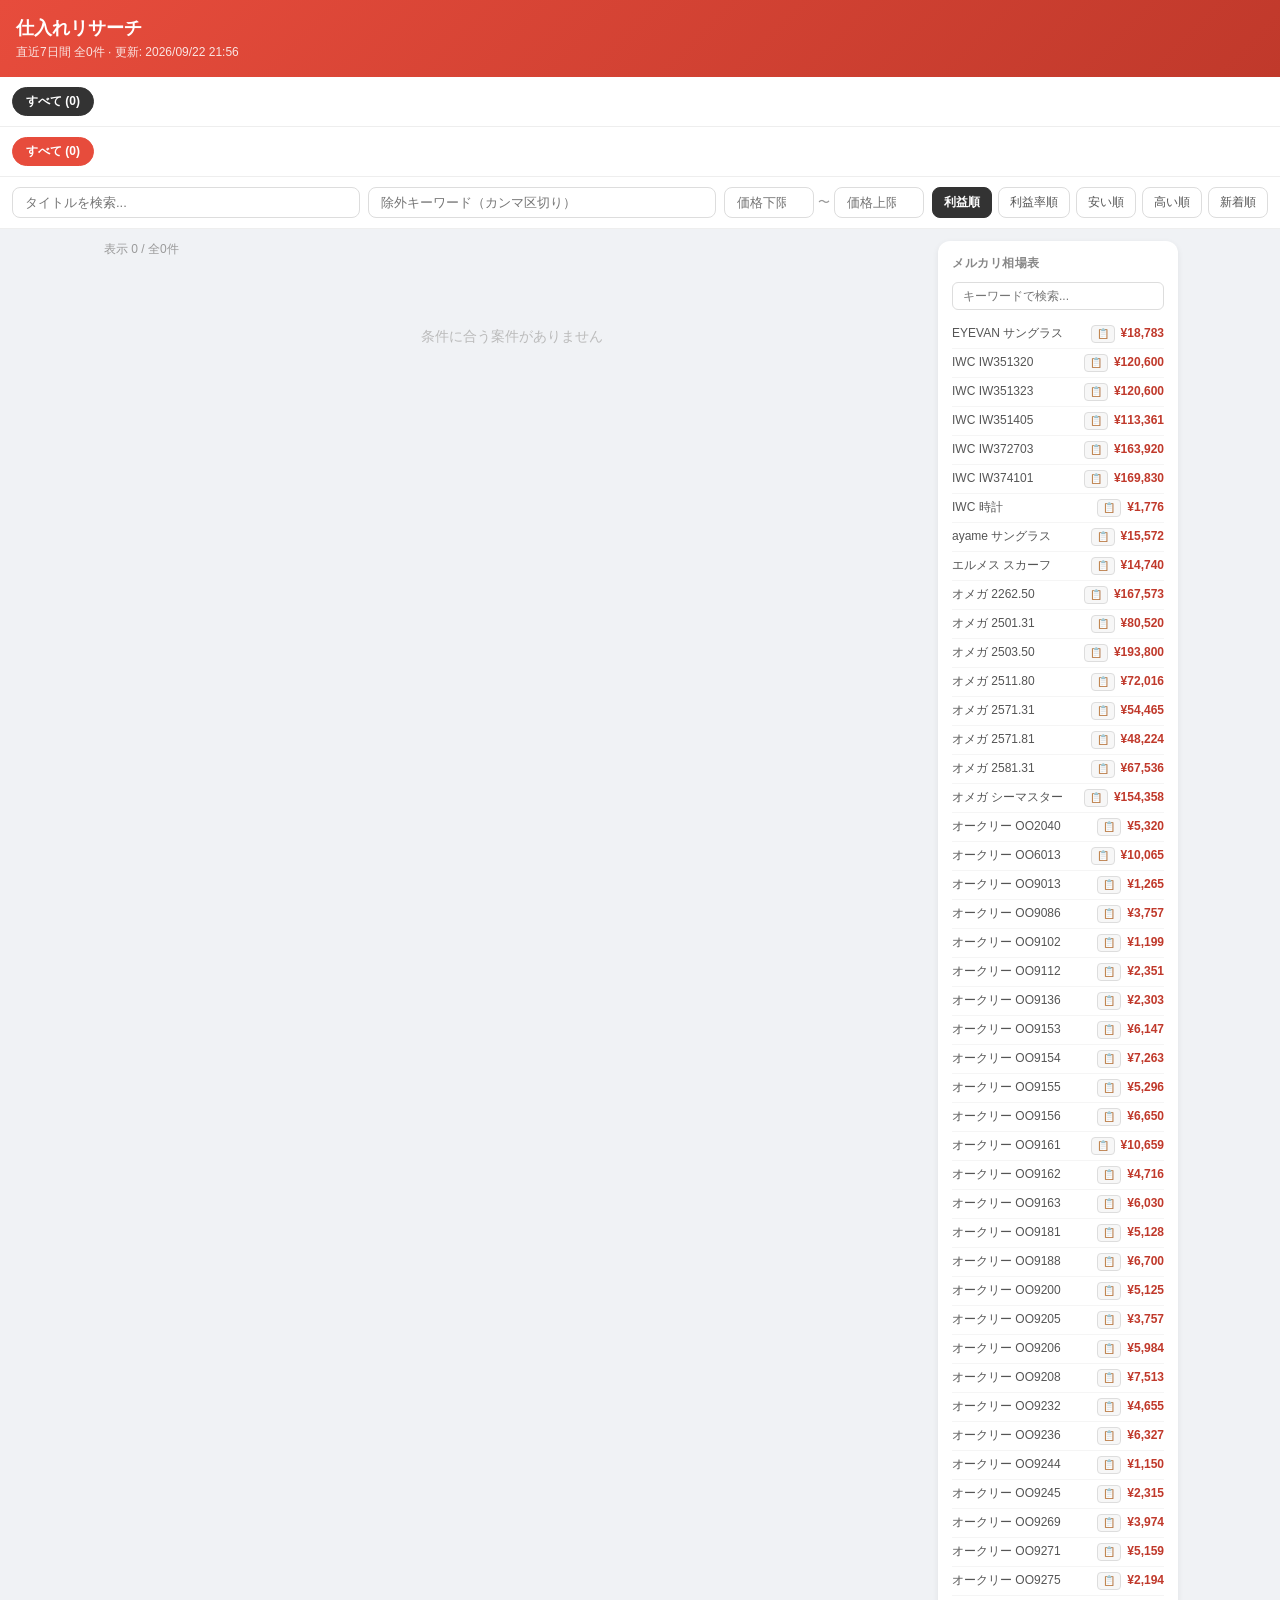
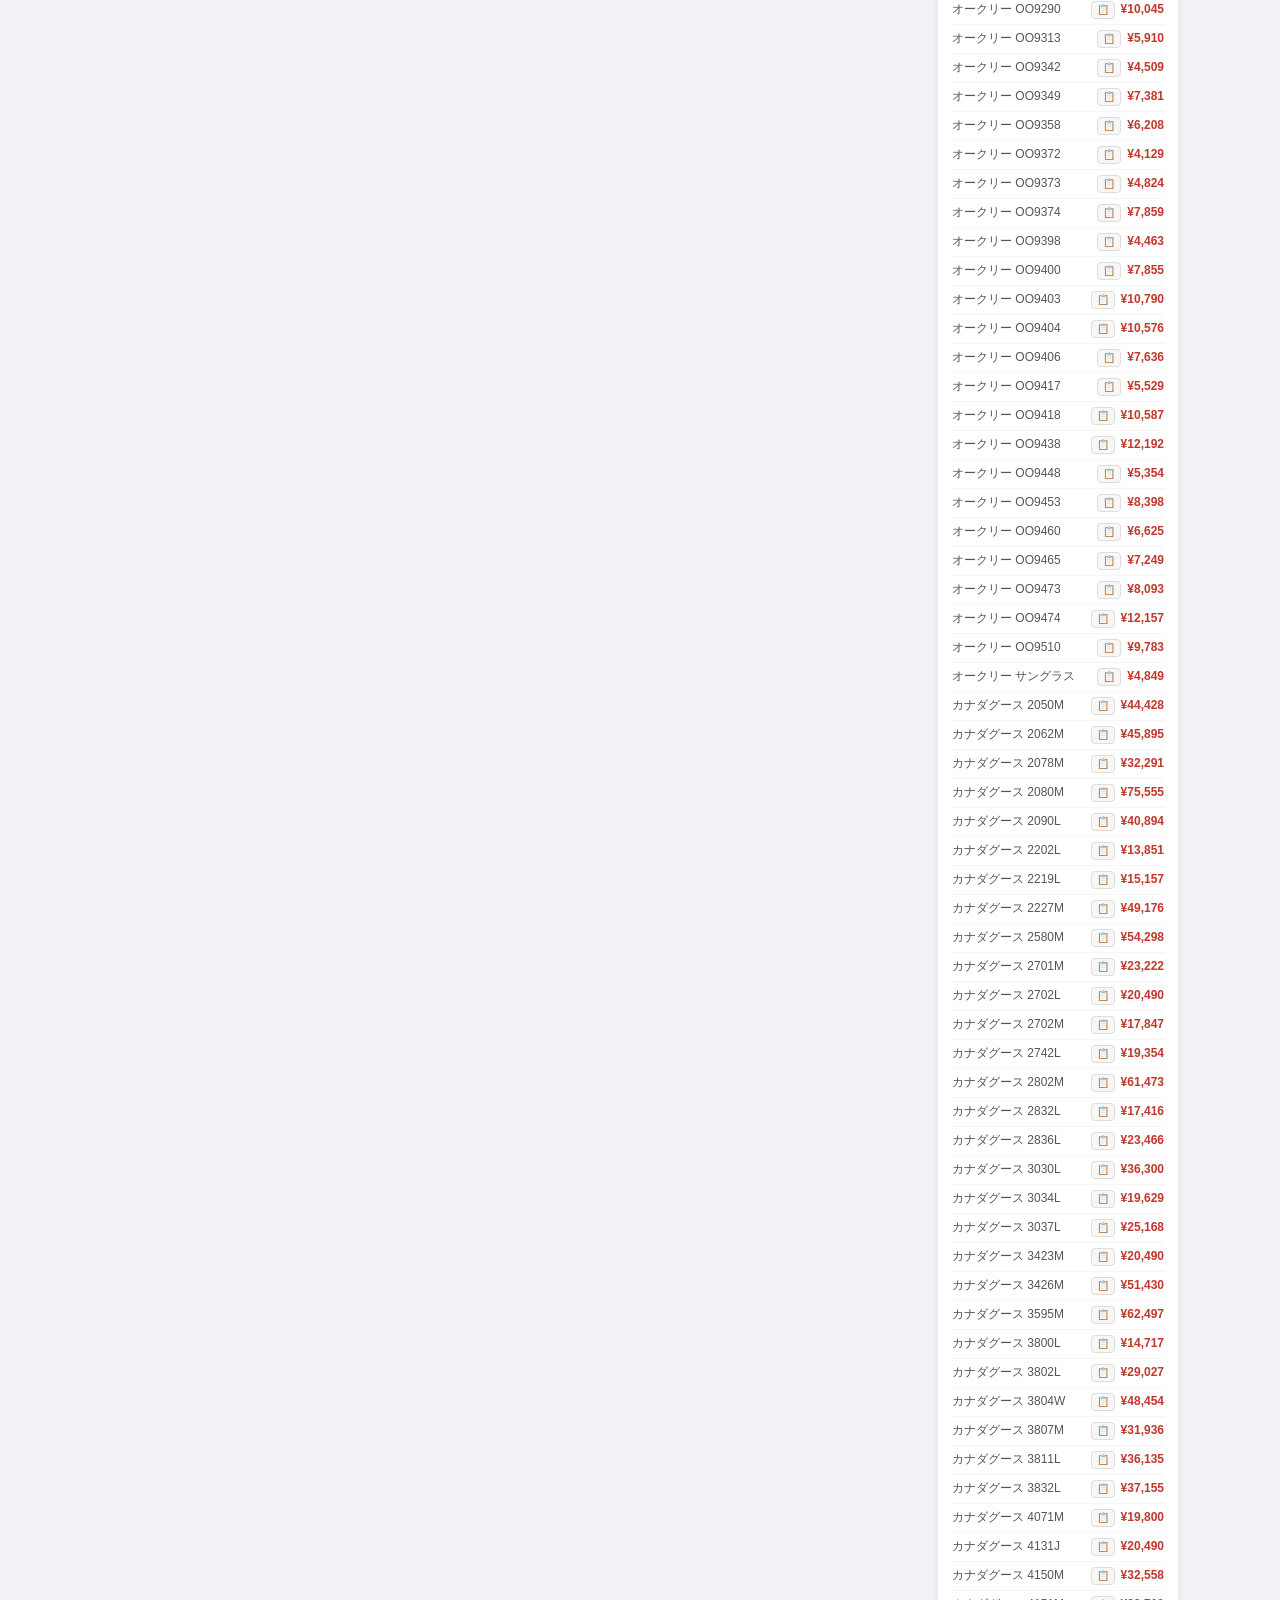
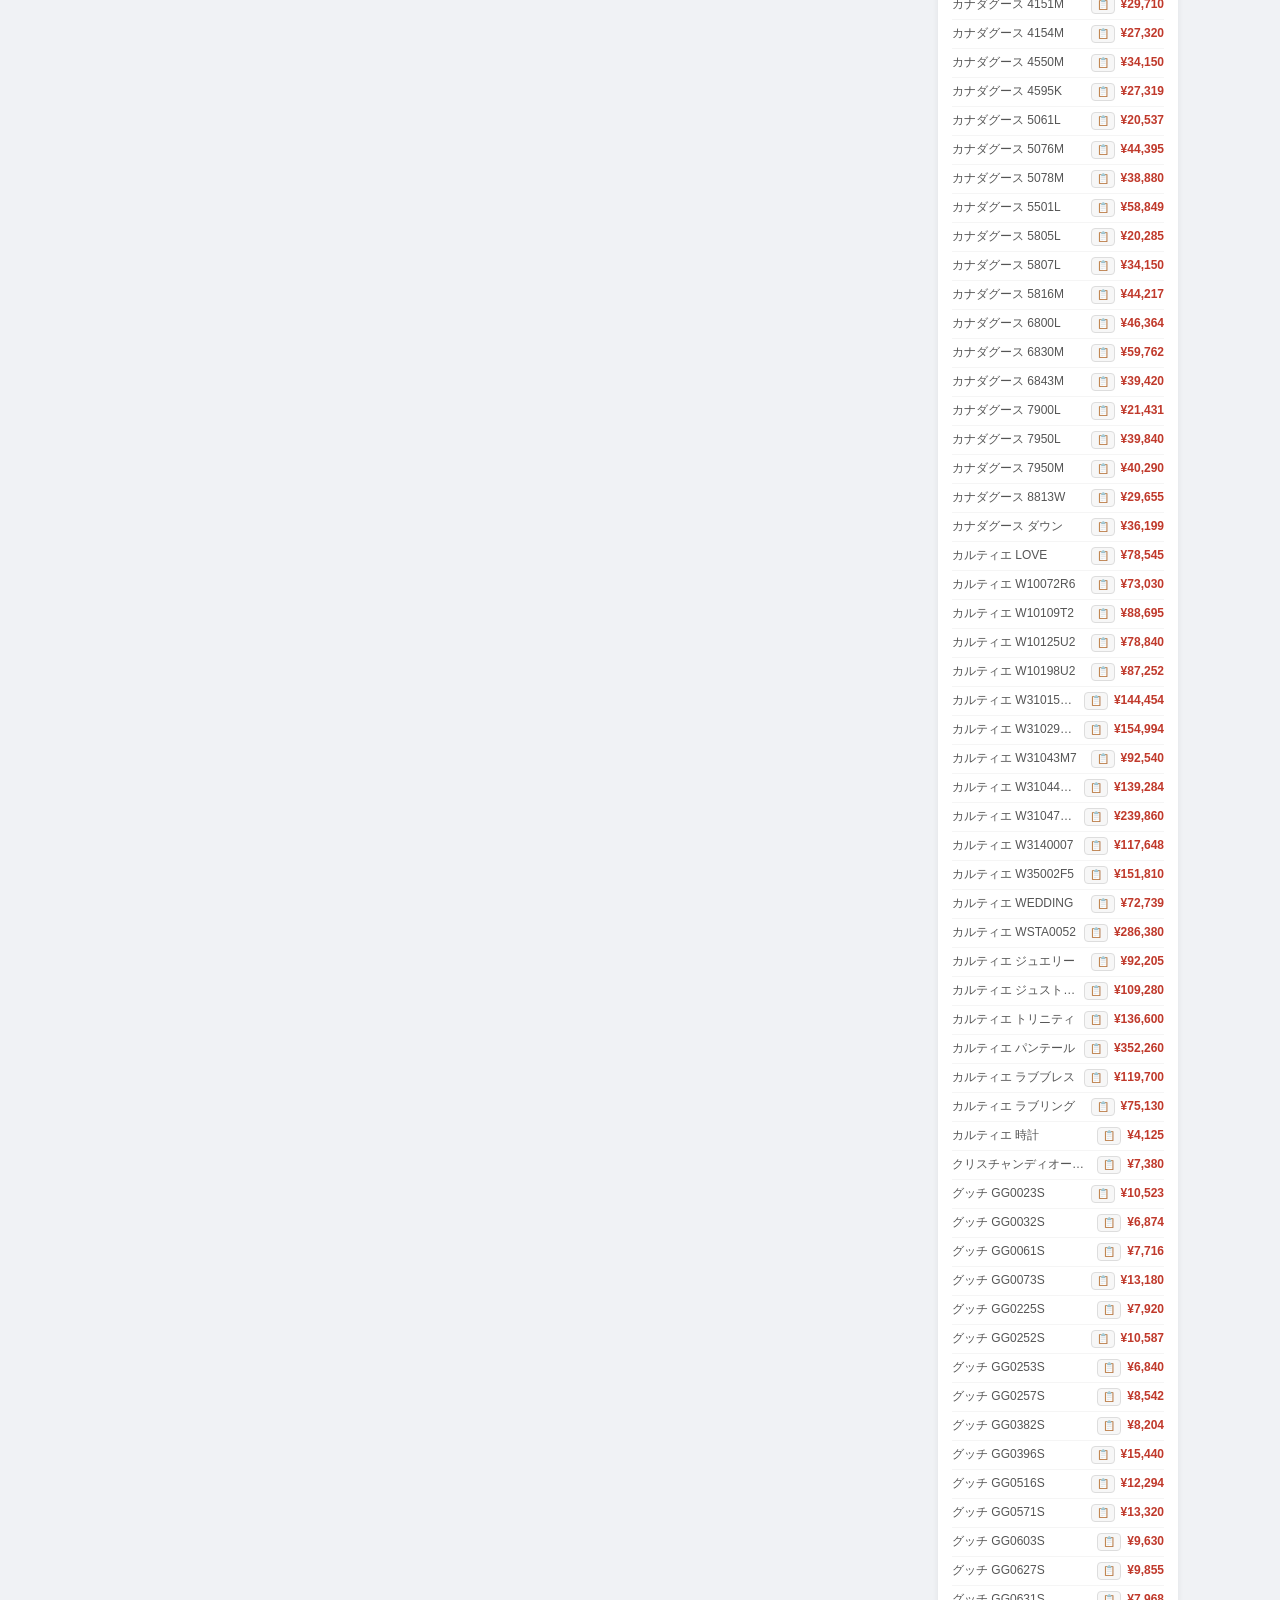
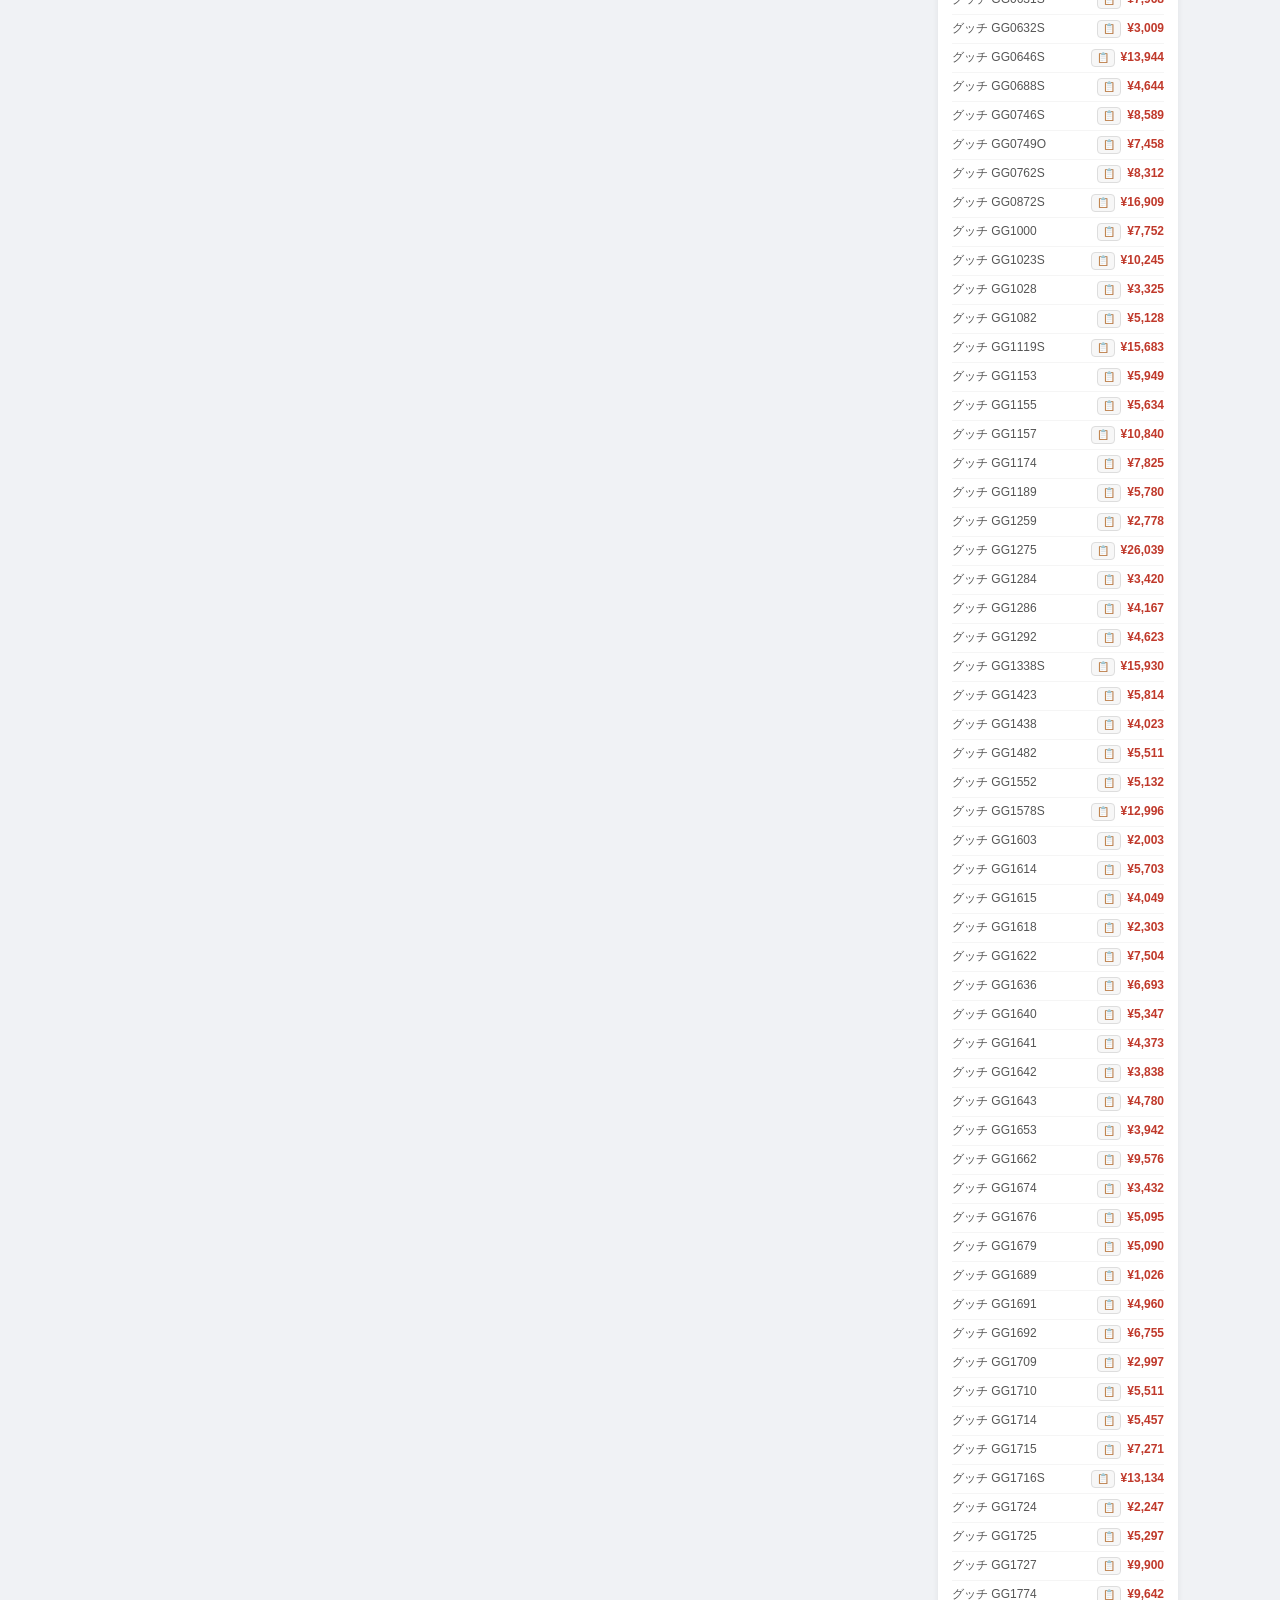
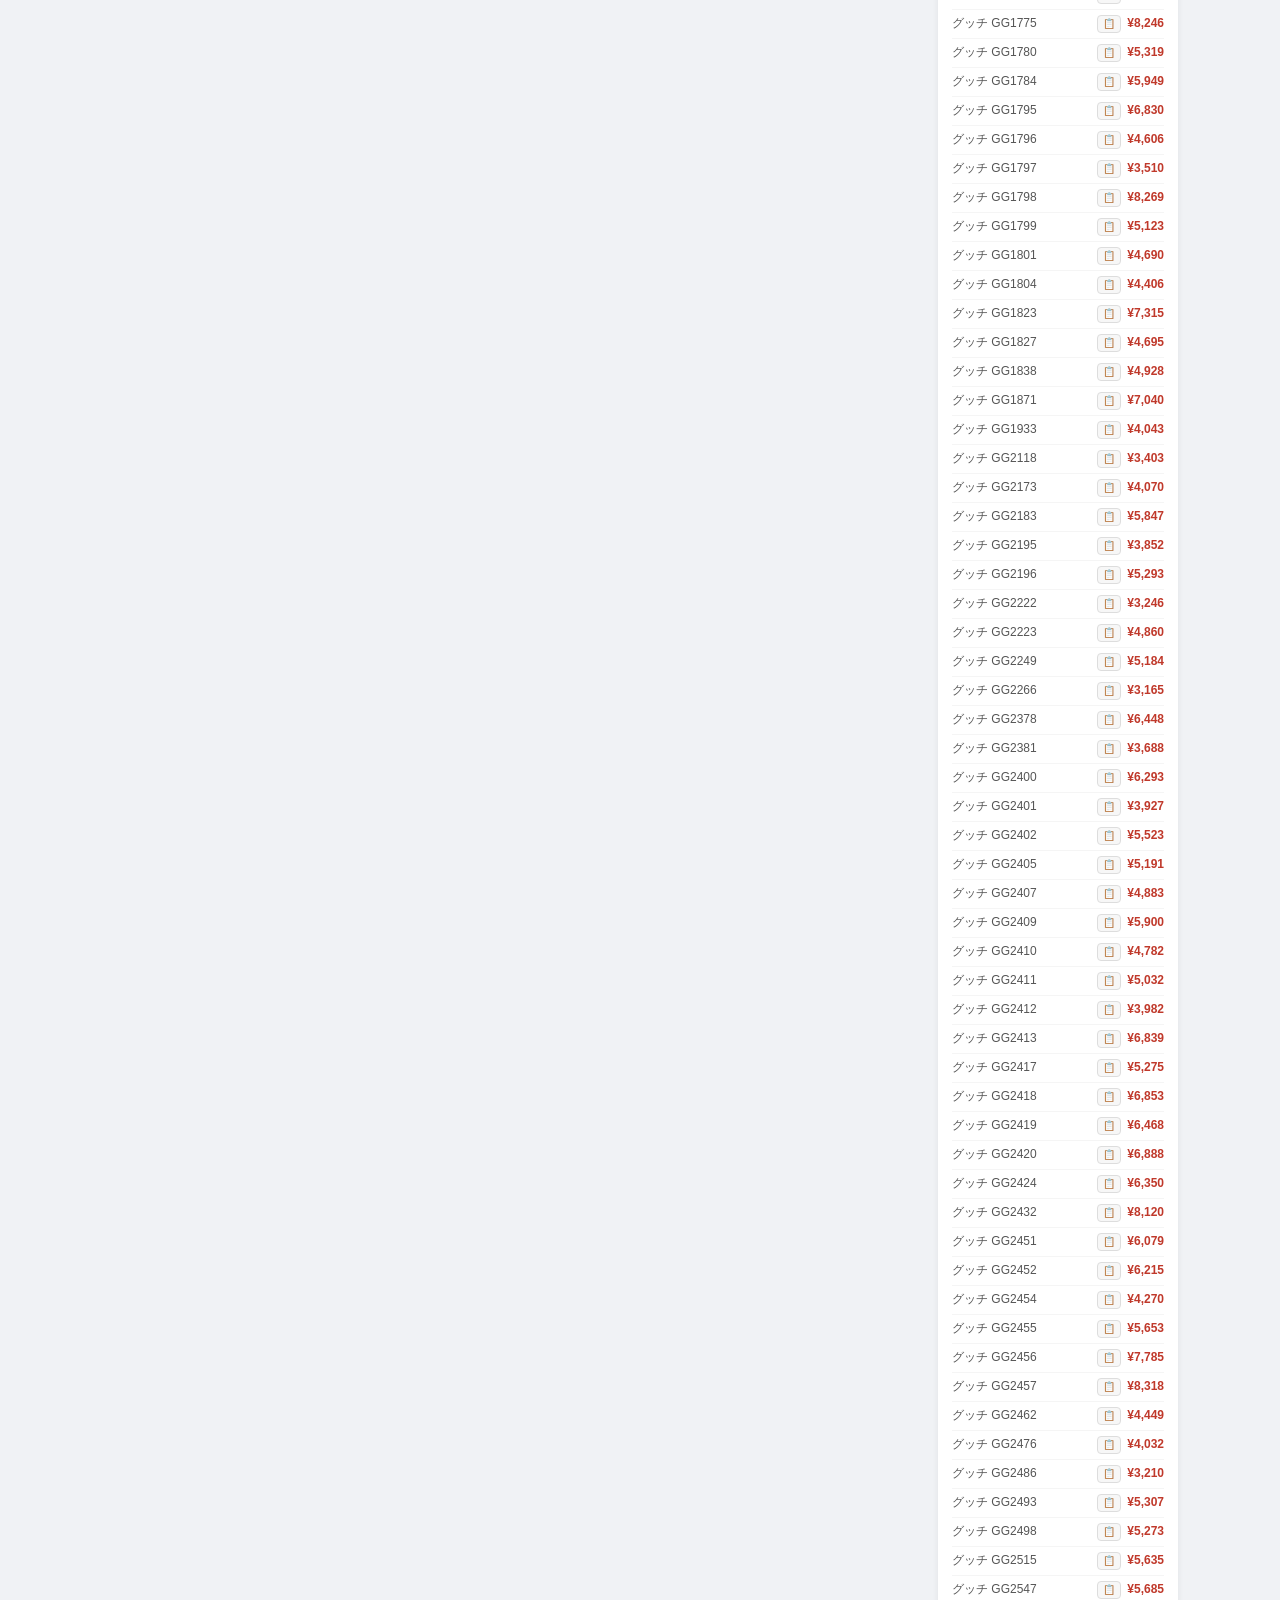
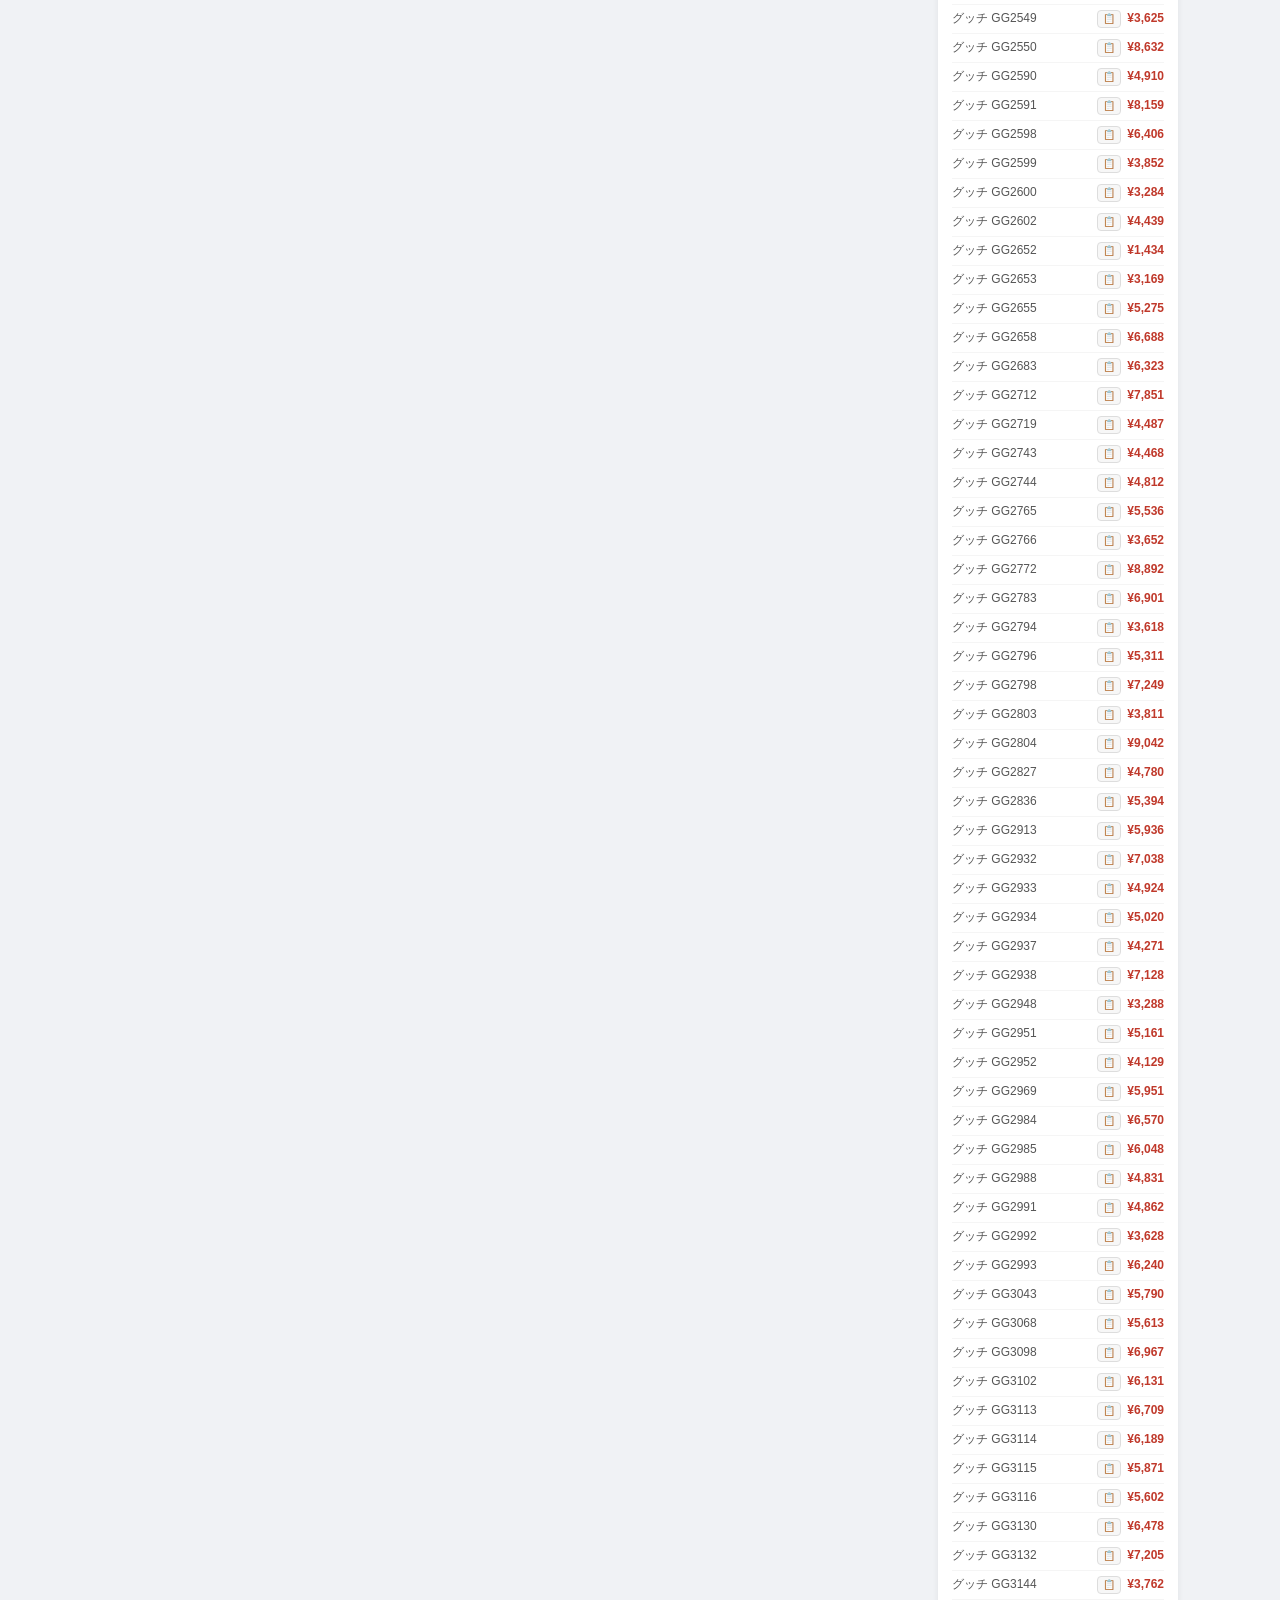
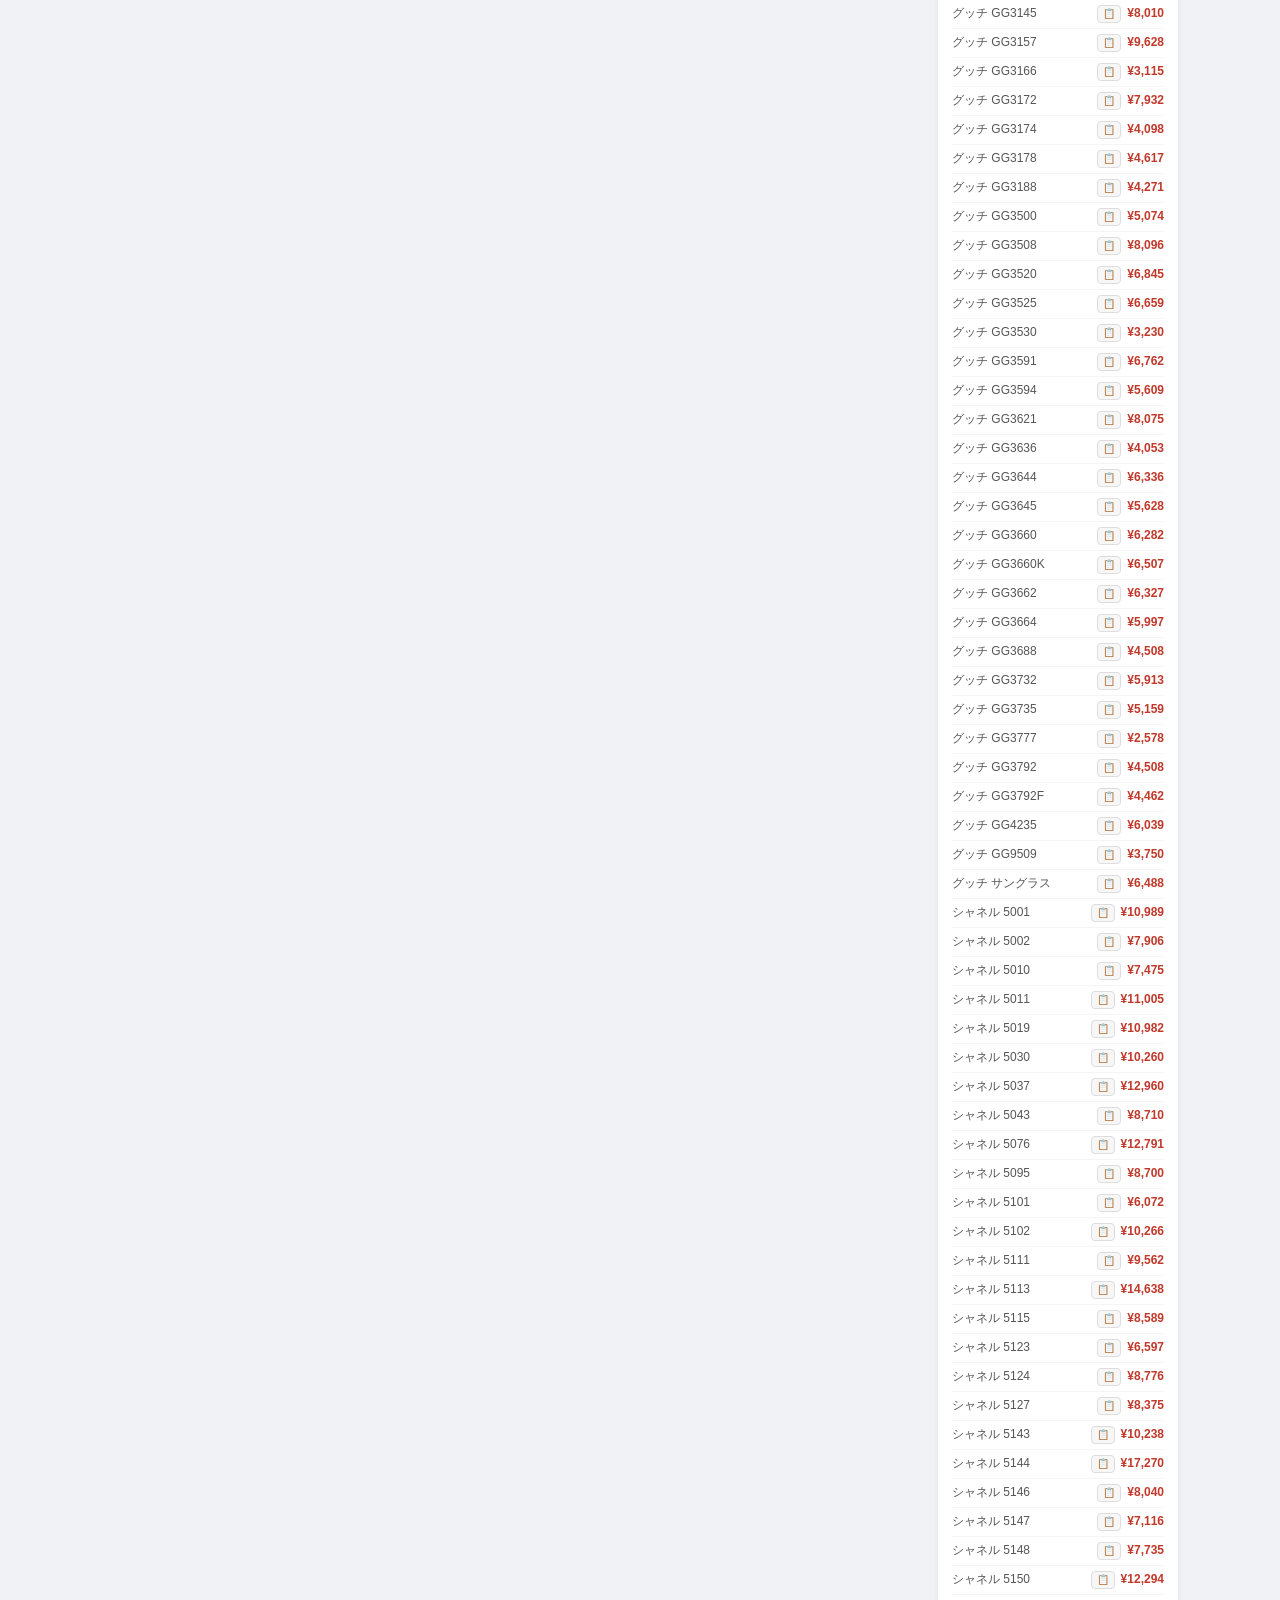
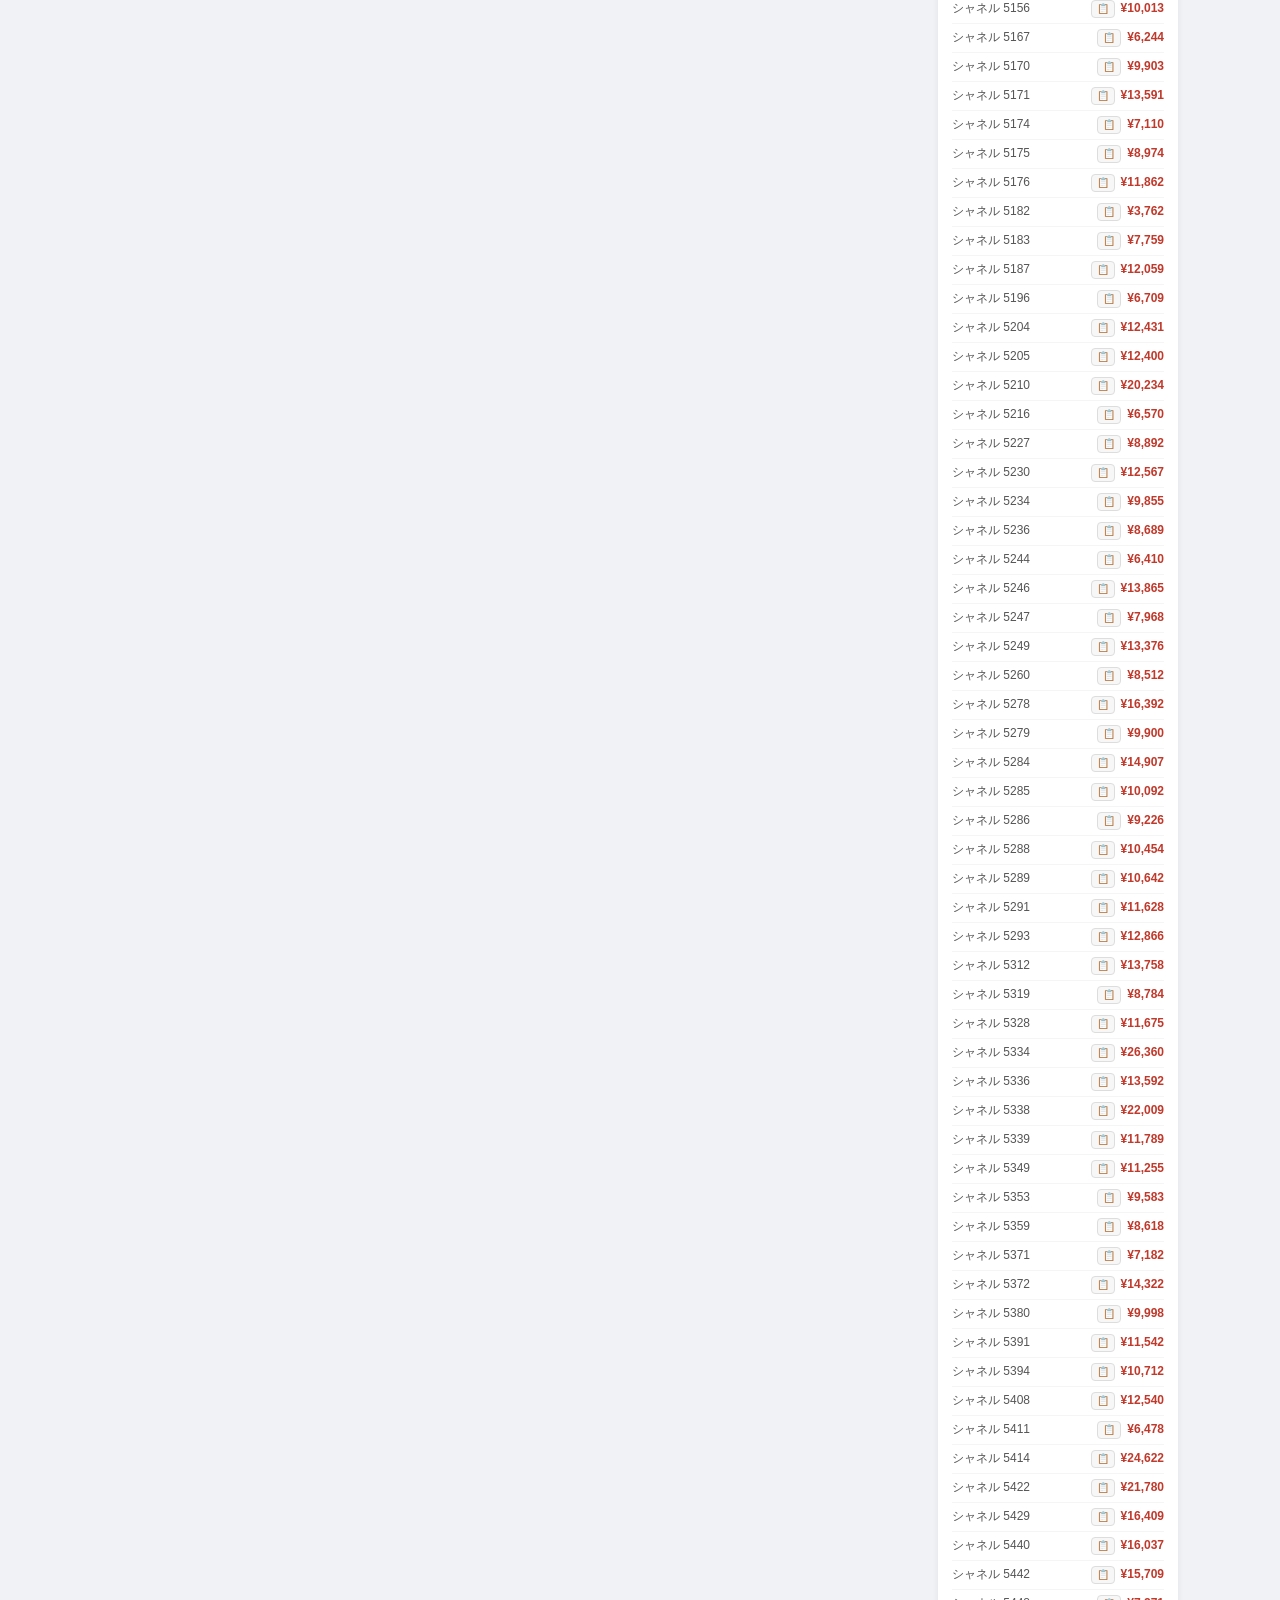
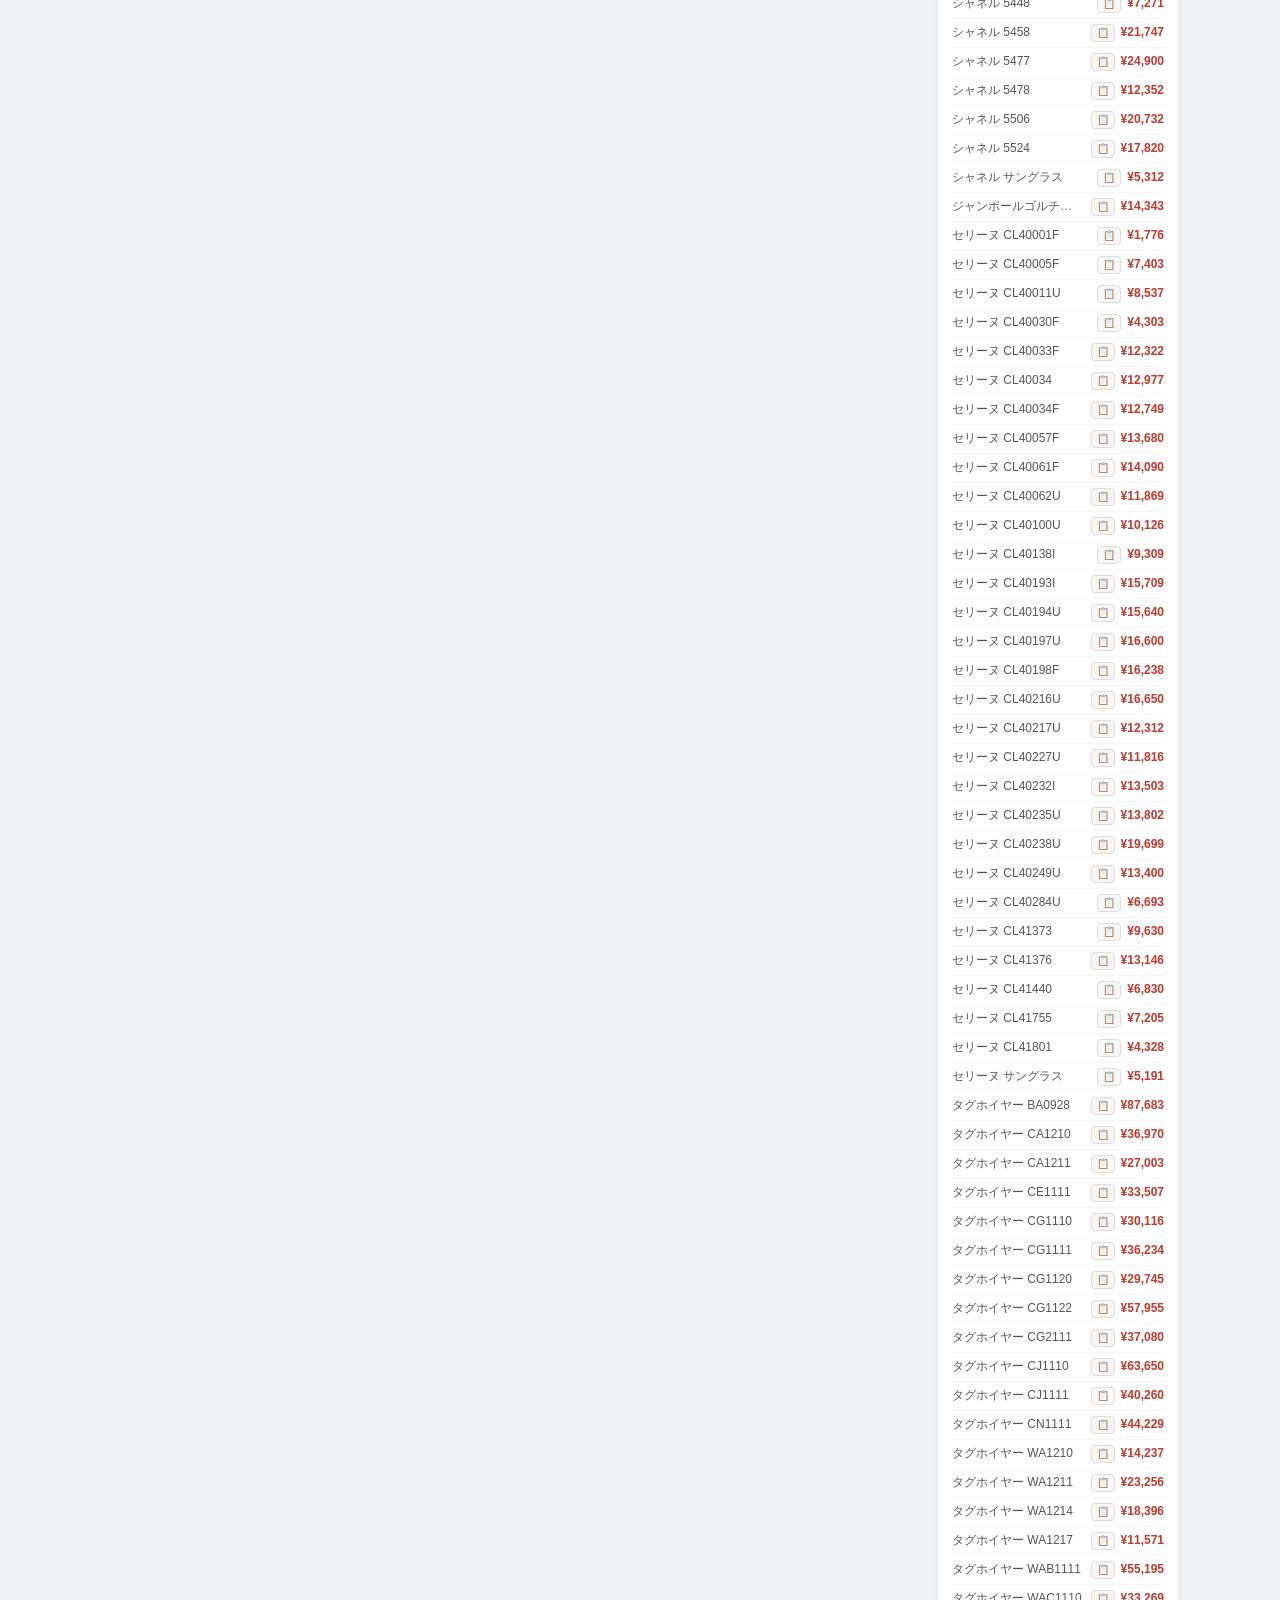
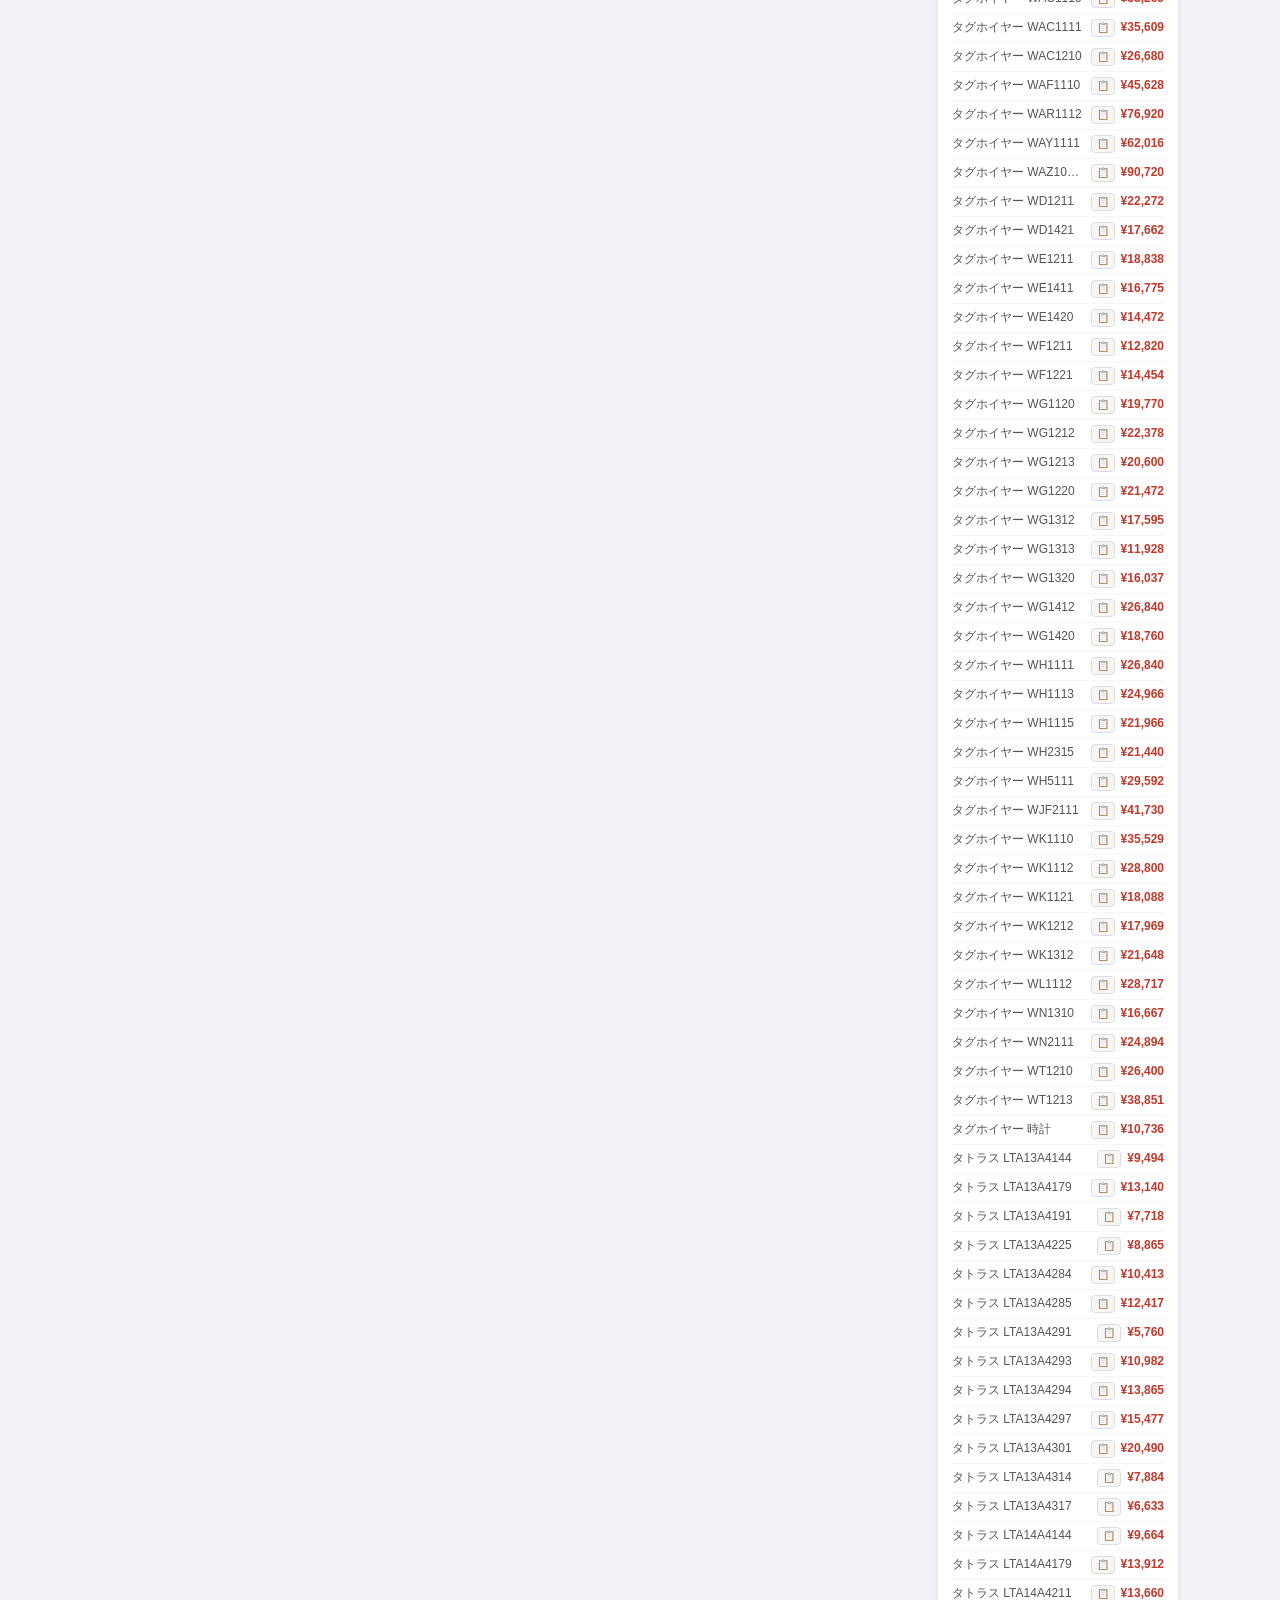
==== commit 3cdae386: "Update dashboard: 0 deals (2026-09-22 21:56)" ====
--- a/docs/index.html
+++ b/docs/index.html
@@ -9,7 +9,7 @@
 <body>
 <header>
   <h1>仕入れリサーチ</h1>
-  <p>直近7日間 全20件 · 更新: 2026/09/19 21:24</p>
+  <p>直近7日間 全0件 · 更新: 2026/09/22 21:56</p>
 </header>
 
 <div class="tab-bar" id="tabBar">
@@ -78,10 +78,10 @@
 <footer>generate_dashboard.py · 自動生成 · GitHub Pages</footer>
 
 <script>
-  const DEALS = [{"scanned_at": "2026-09-13T22:59:22.628986", "keyword": "ティファニー ハードウェア", "brand": "ティファニー", "model": "ハードウェア", "title": "TIFFANY&Co.(ティファニー) ハードウェア トリプルドロップ ピアス 60153322 シルバー SV925 ピアス アクセサリー ジュエリー ぶら下がり シルバー銀 レディース 41100100800【中古】【アラモード】", "url": "https://item.fril.jp/3d66f7d3539571cf0e37826d70781f1b", "source": "rakuma", "purchase_price": 125003, "reference_price": 172116, "estimated_profit": 29201, "roi_percent": 23.4, "condition_label": "状態不明", "image_url": "https://img.fril.jp/img/817779271/m/2806437515.jpg?1789115210", "category": "ジュエリー"}, {"scanned_at": "2026-09-13T22:59:22.628986", "keyword": "モンクレール マヤ", "brand": "モンクレール", "model": "マヤ", "title": "MONCLER モンクレール マヤ　迷彩 ダウンジャケット フード付き", "url": "https://paypayfleamarket.yahoo.co.jp/item/z680327168", "source": "yahoo_flea", "purchase_price": 33000, "reference_price": 61470, "estimated_profit": 21623, "roi_percent": 65.5, "condition_label": "状態不明", "image_url": "https://auc-pctr.c.yimg.jp/i/auctions.c.yimg.jp/images.auctions.yahoo.co.jp/image/dr000/auc0209/users/2623cb91c4541f858d20092b69c7d8758549eca4/i-img900x1200-1789049092458kgtwmg.jpg?pri=s&w=298&h=298&ccw=298&cch=298&fill=1&fw=298&fh=298&up=0&nf_src=sy&nf_path=images/auc/pc/top/image/1.0.3/na_170x170.png&nf_st=200", "category": "ダウン"}, {"scanned_at": "2026-09-13T22:59:22.628986", "keyword": "モンクレール BADY", "brand": "モンクレール", "model": "BADY", "title": "モンクレール MONCLER BADYダウンジャケット フーディ ジップアップ 1 キャメル 45384 ☆AA★ ■GY06", "url": "https://vector-park.jp/item/213-902606050058/", "source": "vector_park", "purchase_price": 19800, "reference_price": 43643, "estimated_profit": 18778, "roi_percent": 94.8, "condition_label": "状態不明", "image_url": "https://image5.vector-park.jp/images/item/thumb/140x160/213/9026/06/05/213-902606050058_1.jpg?t=1782117527", "category": "ダウン"}, {"scanned_at": "2026-09-13T22:59:22.628986", "keyword": "タトラス LTA13A4301", "brand": "タトラス", "model": "LTA13A4301", "title": "TATRAS◆ロングダウンジャケット/2/ポリエステル/GRY/無地/LTA13A4301//", "url": "https://auctions.yahoo.co.jp/jp/auction/p1217222713", "source": "yahoo_auctions", "purchase_price": 4600, "reference_price": 18441, "estimated_profit": 11296, "roi_percent": 245.6, "condition_label": "状態不明", "image_url": "https://auc-pctr.c.yimg.jp/i/auctions.c.yimg.jp/images.auctions.yahoo.co.jp/image/dr000/auc0201/user/3641761cb5965ae1c25e46fef128dc48024c74d917fbbba78300a82a1ccb4cff/i-img900x1200-1769329404449487ryr333.jpg?pri=l&w=300&h=300&up=0&nf_src=sy&nf_path=images/auc/pc/top/image/1.0.3/na_170x170.png&nf_st=200", "category": "ダウン"}, {"scanned_at": "2026-09-13T22:59:22.628986", "keyword": "モンクレール BADY", "brand": "モンクレール", "model": "BADY", "title": "MONCLERモンクレール）の古着「BADY ダウンジャケット」｜グレー", "url": "https://www.trefac.jp/store/3014011987974146/c3676905/", "source": "trefac", "purchase_price": 27500, "reference_price": 43643, "estimated_profit": 11078, "roi_percent": 40.3, "condition_label": "状態不明", "image_url": "https://www.trefac.jp/image/item/3014011987974146/w144/3014011987974146_01_0263w.jpeg", "category": "ダウン"}, {"scanned_at": "2026-09-13T22:59:22.628986", "keyword": "タトラス MTA16A4373", "brand": "タトラス", "model": "MTA16A4373", "title": "TATRAS タトラス ダウンベスト メンズ 【中古】", "url": "https://auctions.yahoo.co.jp/jp/auction/g1244184203", "source": "yahoo_auctions", "purchase_price": 5000, "reference_price": 17672, "estimated_profit": 10204, "roi_percent": 204.1, "condition_label": "状態不明", "image_url": "https://auc-pctr.c.yimg.jp/i/auctions.c.yimg.jp/images.auctions.yahoo.co.jp/image/dr000/auc0209/user/f59cc71887dc0d337143225ccf0c0585f08a7e9b799e08585c359779385c0953/i-img1000x1000-17891121011462emenzw2169.jpg?pri=l&w=300&h=300&up=0&nf_src=sy&nf_path=images/auc/pc/top/image/1.0.3/na_170x170.png&nf_st=200", "category": "ダウン"}, {"scanned_at": "2026-09-13T22:59:22.628986", "keyword": "タトラス MTA16A4373", "brand": "タトラス", "model": "MTA16A4373", "title": "TATRAS タトラス ダウンベスト メンズ 【中古】", "url": "https://auctions.yahoo.co.jp/jp/auction/k1243810454", "source": "yahoo_auctions", "purchase_price": 5000, "reference_price": 17672, "estimated_profit": 10204, "roi_percent": 204.1, "condition_label": "状態不明", "image_url": "https://auc-pctr.c.yimg.jp/i/auctions.c.yimg.jp/images.auctions.yahoo.co.jp/image/dr000/auc0209/user/f59cc71887dc0d337143225ccf0c0585f08a7e9b799e08585c359779385c0953/i-img1000x1000-17888577816009e8ffm736.jpg?pri=l&w=300&h=300&up=0&nf_src=sy&nf_path=images/auc/pc/top/image/1.0.3/na_170x170.png&nf_st=200", "category": "ダウン"}, {"scanned_at": "2026-09-13T22:59:22.628986", "keyword": "トムフォード TF891", "brand": "トムフォード", "model": "TF891", "title": "TOM FORD トムフォード TF891 ブルー系 ブラック サングラス メガネ 眼鏡 旅行", "url": "https://item.fril.jp/374ab8c5f16ac863ced9db552287efae", "source": "rakuma", "purchase_price": 8500, "reference_price": 18441, "estimated_profit": 7396, "roi_percent": 87.0, "condition_label": "状態不明", "image_url": "https://img.fril.jp/img/852054490/m/2945001979.jpg?1788837569", "category": "サングラス"}, {"scanned_at": "2026-09-13T22:59:22.628986", "keyword": "モンクレール マヤ", "brand": "モンクレール", "model": "マヤ", "title": "MONCLER モンクレール MAYA マヤ ダウンジャケット シャイニーブラック", "url": "https://paypayfleamarket.yahoo.co.jp/item/z669980508", "source": "yahoo_flea", "purchase_price": 47500, "reference_price": 61470, "estimated_profit": 7123, "roi_percent": 15.0, "condition_label": "状態不明", "image_url": "https://auc-pctr.c.yimg.jp/i/auctions.c.yimg.jp/images.auctions.yahoo.co.jp/image/dr000/auc0208/users/55abfb7b8ba9eac4b714694080f528c621b5cdd4/i-img900x1200-1787817940686fa6e1z.jpg?pri=s&w=298&h=298&ccw=298&cch=298&fill=1&fw=298&fh=298&up=0&nf_src=sy&nf_path=images/auc/pc/top/image/1.0.3/na_170x170.png&nf_st=200", "category": "ダウン"}, {"scanned_at": "2026-09-13T22:59:22.628986", "keyword": "タトラス MTA14A4241", "brand": "タトラス", "model": "MTA14A4241", "title": "TATRAS◆ダウンベスト/2/ナイロン/カモフラ/MTA14A4241", "url": "https://auctions.yahoo.co.jp/jp/auction/o1220578941", "source": "yahoo_auctions", "purchase_price": 6600, "reference_price": 14445, "estimated_profit": 5700, "roi_percent": 86.4, "condition_label": "状態不明", "image_url": "https://auc-pctr.c.yimg.jp/i/auctions.c.yimg.jp/images.auctions.yahoo.co.jp/image/dr000/auc0202/user/3641761cb5965ae1c25e46fef128dc48024c74d917fbbba78300a82a1ccb4cff/i-img900x1200-17718051011936hanzu061360.jpg?pri=l&w=300&h=300&up=0&nf_src=sy&nf_path=images/auc/pc/top/image/1.0.3/na_170x170.png&nf_st=200", "category": "ダウン"}, {"scanned_at": "2026-09-13T22:59:22.628986", "keyword": "タトラス MTA16A4289", "brand": "タトラス", "model": "MTA16A4289", "title": "タトラス TATRAS DONATELLO ドナテッロ ダウンジャケット フード付き 2 ベージュ系 MTA16A4289 /UO ■GY18", "url": "https://vector-park.jp/item/165-502601090117/", "source": "vector_park", "purchase_price": 21800, "reference_price": 30735, "estimated_profit": 5161, "roi_percent": 23.7, "condition_label": "状態不明", "image_url": "https://image5.vector-park.jp/images/item/thumb/140x160/165/5026/01/09/165-502601090117_1.jpg?t=1770109626", "category": "ダウン"}, {"scanned_at": "2026-09-13T22:59:22.628986", "keyword": "プラダ SPR27N", "brand": "プラダ", "model": "SPR27N", "title": "サングラス べっ甲柄　PRADA SPR27N-A 5522", "url": "https://auctions.yahoo.co.jp/jp/auction/e1241701133", "source": "yahoo_auctions", "purchase_price": 5500, "reference_price": 12159, "estimated_profit": 4743, "roi_percent": 86.2, "condition_label": "状態不明", "image_url": "https://auc-pctr.c.yimg.jp/i/auctions.c.yimg.jp/images.auctions.yahoo.co.jp/image/dr000/auc0208/user/f05a1af23a7235d96c7025cdf66b40439bc38197b1f7979e0f70dc698a0e6e91/i-img1200x900-17874058133370jhu0xh175687.jpg?pri=l&w=300&h=300&up=0&nf_src=sy&nf_path=images/auc/pc/top/image/1.0.3/na_170x170.png&nf_st=200", "category": "サングラス"}, {"scanned_at": "2026-09-13T22:59:22.628986", "keyword": "タトラス MTA14A4193", "brand": "タトラス", "model": "MTA14A4193", "title": "タトラス TATRAS ダウンジャケット フーディ ジップアップ ファー 03 ネイビー MTA14A4193 メンズ", "url": "https://auctions.yahoo.co.jp/jp/auction/v1243335204", "source": "yahoo_auctions", "purchase_price": 6455, "reference_price": 13215, "estimated_profit": 4738, "roi_percent": 73.4, "condition_label": "状態不明", "image_url": "https://auc-pctr.c.yimg.jp/i/auctions.c.yimg.jp/images.auctions.yahoo.co.jp/image/dr000/auc0209/user/1a5ffb9ea9b949dff605eef2dc10bfee6dd43115da2aeab12bda98ae99737110/i-img1024x1024-17885302029564oukgvp772.jpg?pri=l&w=300&h=300&up=0&nf_src=sy&nf_path=images/auc/pc/top/image/1.0.3/na_170x170.png&nf_st=200", "category": "ダウン"}, {"scanned_at": "2026-09-13T22:59:22.628986", "keyword": "ピレネックス HMO050", "brand": "ピレネックス", "model": "HMO050", "title": "PYRENEX ピレネックス HMO050 ブラック ANNECY FUR アヌシーファー フーデッドダウンジャケット S", "url": "https://item.fril.jp/5e3dae38e25531a533278830b5825e73", "source": "rakuma", "purchase_price": 27940, "reference_price": 36420, "estimated_profit": 4138, "roi_percent": 14.8, "condition_label": "状態不明", "image_url": "https://img.fril.jp/img/841485405/m/2900890288.jpg?1789273906", "category": "ダウン"}, {"scanned_at": "2026-09-13T22:59:22.628986", "keyword": "タトラス MTA14A4193", "brand": "タトラス", "model": "MTA14A4193", "title": "タトラス TATRAS ダウンジャケット フーディ ジップアップ ファー 03 ネイビー MTA14A4193", "url": "https://vector-park.jp/item/213-902607300098/", "source": "vector_park", "purchase_price": 7100, "reference_price": 13215, "estimated_profit": 4093, "roi_percent": 57.6, "condition_label": "状態不明", "image_url": "https://image5.vector-park.jp/images/item/thumb/140x160/213/9026/07/30/213-902607300098_1.jpg?t=1788093110", "category": "ダウン"}, {"scanned_at": "2026-09-13T22:59:22.628986", "keyword": "カナダグース 5807L", "brand": "カナダグース", "model": "5807L", "title": "カナダグース CANADA GOOSE ダウンコート ダウンジャケット ロゴ フード XS 紺  ネイビー 5807L 03T-02172916 ■IBO93", "url": "https://vector-park.jp/item/220-902604010001/", "source": "vector_park", "purchase_price": 23000, "reference_price": 30735, "estimated_profit": 3961, "roi_percent": 17.2, "condition_label": "状態不明", "image_url": "https://image5.vector-park.jp/images/item/thumb/140x160/220/9026/04/01/220-902604010001_1.jpg?t=1775641601", "category": "ダウン"}, {"scanned_at": "2026-09-13T22:59:22.628986", "keyword": "トムフォード TF751", "brand": "トムフォード", "model": "TF751", "title": "トムフォード　ブラック TF751  サングラス 53◽︎22  145", "url": "https://item.fril.jp/4f77452138edda9116e912146250d2b6", "source": "rakuma", "purchase_price": 7800, "reference_price": 13677, "estimated_profit": 3809, "roi_percent": 48.8, "condition_label": "状態不明", "image_url": "https://img.fril.jp/img/852582990/m/2947244496.jpg?1789102757", "category": "サングラス"}, {"scanned_at": "2026-09-13T22:59:22.628986", "keyword": "タトラス LTA16A4491", "brand": "タトラス", "model": "LTA16A4491", "title": "TATRAS タトラス ダウンベスト レディース 【中古】", "url": "https://auctions.yahoo.co.jp/jp/auction/e1243809443", "source": "yahoo_auctions", "purchase_price": 5000, "reference_price": 10228, "estimated_profit": 3505, "roi_percent": 70.1, "condition_label": "状態不明", "image_url": "https://auc-pctr.c.yimg.jp/i/auctions.c.yimg.jp/images.auctions.yahoo.co.jp/image/dr000/auc0209/user/f59cc71887dc0d337143225ccf0c0585f08a7e9b799e08585c359779385c0953/i-img1000x1000-17888577815411cxk7jh36.jpg?pri=l&w=300&h=300&up=0&nf_src=sy&nf_path=images/auc/pc/top/image/1.0.3/na_170x170.png&nf_st=200", "category": "ダウン"}, {"scanned_at": "2026-09-13T22:59:22.628986", "keyword": "タトラス LTA16A4491", "brand": "タトラス", "model": "LTA16A4491", "title": "TATRAS タトラス ダウンベスト レディース 【中古】", "url": "https://auctions.yahoo.co.jp/jp/auction/e1244195206", "source": "yahoo_auctions", "purchase_price": 5000, "reference_price": 10228, "estimated_profit": 3505, "roi_percent": 70.1, "condition_label": "状態不明", "image_url": "https://auc-pctr.c.yimg.jp/i/auctions.c.yimg.jp/images.auctions.yahoo.co.jp/image/dr000/auc0209/user/f59cc71887dc0d337143225ccf0c0585f08a7e9b799e08585c359779385c0953/i-img1000x1000-17891121017578jvc0li35747.jpg?pri=l&w=300&h=300&up=0&nf_src=sy&nf_path=images/auc/pc/top/image/1.0.3/na_170x170.png&nf_st=200", "category": "ダウン"}, {"scanned_at": "2026-09-13T22:59:22.628986", "keyword": "プラダ SPR27N", "brand": "プラダ", "model": "SPR27N", "title": "プラダ サングラス バロック SPR 27N 55022 傷あり", "url": "https://jp.mercari.com/item/m56696637010", "source": "mercari_cheap", "purchase_price": 3415, "reference_price": 8106, "estimated_profit": 3180, "roi_percent": 93.1, "condition_label": "傷・汚れあり", "image_url": "https://static.mercdn.net/thumb/item/webp/m56696637010_1.jpg?1788609554", "category": "サングラス"}];
+  const DEALS = [];
   const MARKETS = [{"keyword": "EYEVAN サングラス", "median_price": 18783, "min_price": 13660, "max_price": 23905, "sample_count": 5}, {"keyword": "IWC IW351320", "median_price": 120600, "min_price": 117250, "max_price": 123950, "sample_count": 6}, {"keyword": "IWC IW351323", "median_price": 120600, "min_price": 120600, "max_price": 120600, "sample_count": 1}, {"keyword": "IWC IW351405", "median_price": 113361, "min_price": 111048, "max_price": 115675, "sample_count": 2}, {"keyword": "IWC IW372703", "median_price": 163920, "min_price": 163920, "max_price": 163920, "sample_count": 1}, {"keyword": "IWC IW374101", "median_price": 169830, "min_price": 169830, "max_price": 169830, "sample_count": 1}, {"keyword": "IWC 時計", "median_price": 1776, "min_price": 1776, "max_price": 1776, "sample_count": 3}, {"keyword": "ayame サングラス", "median_price": 15572, "min_price": 15572, "max_price": 15572, "sample_count": 3}, {"keyword": "エルメス スカーフ", "median_price": 14740, "min_price": 14740, "max_price": 14740, "sample_count": 2}, {"keyword": "オメガ 2262.50", "median_price": 167573, "min_price": 149040, "max_price": 186106, "sample_count": 2}, {"keyword": "オメガ 2501.31", "median_price": 80520, "min_price": 80520, "max_price": 80520, "sample_count": 3}, {"keyword": "オメガ 2503.50", "median_price": 193800, "min_price": 193800, "max_price": 193800, "sample_count": 1}, {"keyword": "オメガ 2511.80", "median_price": 72016, "min_price": 67422, "max_price": 76610, "sample_count": 2}, {"keyword": "オメガ 2571.31", "median_price": 54465, "min_price": 54465, "max_price": 54465, "sample_count": 3}, {"keyword": "オメガ 2571.81", "median_price": 48224, "min_price": 35530, "max_price": 60918, "sample_count": 2}, {"keyword": "オメガ 2581.31", "median_price": 67536, "min_price": 67536, "max_price": 67536, "sample_count": 1}, {"keyword": "オメガ シーマスター", "median_price": 154358, "min_price": 35516, "max_price": 273200, "sample_count": 2}, {"keyword": "オークリー OO2040", "median_price": 5320, "min_price": 3325, "max_price": 7315, "sample_count": 2}, {"keyword": "オークリー OO6013", "median_price": 10065, "min_price": 10065, "max_price": 10065, "sample_count": 1}, {"keyword": "オークリー OO9013", "median_price": 1265, "min_price": 1231, "max_price": 1299, "sample_count": 2}, {"keyword": "オークリー OO9086", "median_price": 3757, "min_price": 3757, "max_price": 3757, "sample_count": 1}, {"keyword": "オークリー OO9102", "median_price": 1199, "min_price": 1199, "max_price": 1199, "sample_count": 3}, {"keyword": "オークリー OO9112", "median_price": 2351, "min_price": 1796, "max_price": 2907, "sample_count": 2}, {"keyword": "オークリー OO9136", "median_price": 2303, "min_price": 2303, "max_price": 2303, "sample_count": 1}, {"keyword": "オークリー OO9153", "median_price": 6147, "min_price": 6147, "max_price": 6147, "sample_count": 3}, {"keyword": "オークリー OO9154", "median_price": 7263, "min_price": 6687, "max_price": 7839, "sample_count": 4}, {"keyword": "オークリー OO9155", "median_price": 5296, "min_price": 5136, "max_price": 5457, "sample_count": 2}, {"keyword": "オークリー OO9156", "median_price": 6650, "min_price": 6650, "max_price": 6650, "sample_count": 1}, {"keyword": "オークリー OO9161", "median_price": 10659, "min_price": 10659, "max_price": 10659, "sample_count": 1}, {"keyword": "オークリー OO9162", "median_price": 4716, "min_price": 4716, "max_price": 4716, "sample_count": 3}, {"keyword": "オークリー OO9163", "median_price": 6030, "min_price": 6030, "max_price": 6030, "sample_count": 1}, {"keyword": "オークリー OO9181", "median_price": 5128, "min_price": 5128, "max_price": 5128, "sample_count": 1}, {"keyword": "オークリー OO9188", "median_price": 6700, "min_price": 6600, "max_price": 8040, "sample_count": 5}, {"keyword": "オークリー OO9200", "median_price": 5125, "min_price": 3942, "max_price": 6570, "sample_count": 5}, {"keyword": "オークリー OO9205", "median_price": 3757, "min_price": 3757, "max_price": 3757, "sample_count": 1}, {"keyword": "オークリー OO9206", "median_price": 5984, "min_price": 2394, "max_price": 9575, "sample_count": 2}, {"keyword": "オークリー OO9208", "median_price": 7513, "min_price": 7513, "max_price": 7513, "sample_count": 1}, {"keyword": "オークリー OO9232", "median_price": 4655, "min_price": 4655, "max_price": 4655, "sample_count": 1}, {"keyword": "オークリー OO9236", "median_price": 6327, "min_price": 5130, "max_price": 7524, "sample_count": 4}, {"keyword": "オークリー OO9244", "median_price": 1150, "min_price": 1093, "max_price": 1208, "sample_count": 2}, {"keyword": "オークリー OO9245", "median_price": 2315, "min_price": 1229, "max_price": 3401, "sample_count": 2}, {"keyword": "オークリー OO9269", "median_price": 3974, "min_price": 3397, "max_price": 4359, "sample_count": 5}, {"keyword": "オークリー OO9271", "median_price": 5159, "min_price": 4355, "max_price": 5963, "sample_count": 2}, {"keyword": "オークリー OO9275", "median_price": 2194, "min_price": 2194, "max_price": 2194, "sample_count": 1}, {"keyword": "オークリー OO9290", "median_price": 10045, "min_price": 8721, "max_price": 11370, "sample_count": 2}, {"keyword": "オークリー OO9313", "median_price": 5910, "min_price": 5288, "max_price": 6532, "sample_count": 2}, {"keyword": "オークリー OO9342", "median_price": 4509, "min_price": 4509, "max_price": 4509, "sample_count": 1}, {"keyword": "オークリー OO9349", "median_price": 7381, "min_price": 5704, "max_price": 7918, "sample_count": 5}, {"keyword": "オークリー OO9358", "median_price": 6208, "min_price": 5847, "max_price": 6570, "sample_count": 2}, {"keyword": "オークリー OO9372", "median_price": 4129, "min_price": 4129, "max_price": 4129, "sample_count": 1}, {"keyword": "オークリー OO9373", "median_price": 4824, "min_price": 2948, "max_price": 6700, "sample_count": 2}, {"keyword": "オークリー OO9374", "median_price": 7859, "min_price": 7859, "max_price": 7859, "sample_count": 3}, {"keyword": "オークリー OO9398", "median_price": 4463, "min_price": 4279, "max_price": 4648, "sample_count": 4}, {"keyword": "オークリー OO9400", "median_price": 7855, "min_price": 6830, "max_price": 10108, "sample_count": 5}, {"keyword": "オークリー OO9403", "median_price": 10790, "min_price": 10292, "max_price": 11288, "sample_count": 4}, {"keyword": "オークリー OO9404", "median_price": 10576, "min_price": 10576, "max_price": 10576, "sample_count": 1}, {"keyword": "オークリー OO9406", "median_price": 7636, "min_price": 7636, "max_price": 7636, "sample_count": 3}, {"keyword": "オークリー OO9417", "median_price": 5529, "min_price": 2335, "max_price": 8723, "sample_count": 2}, {"keyword": "オークリー OO9418", "median_price": 10587, "min_price": 10587, "max_price": 10587, "sample_count": 2}, {"keyword": "オークリー OO9438", "median_price": 12192, "min_price": 12192, "max_price": 12192, "sample_count": 1}, {"keyword": "オークリー OO9448", "median_price": 5354, "min_price": 5354, "max_price": 5354, "sample_count": 3}, {"keyword": "オークリー OO9453", "median_price": 8398, "min_price": 8398, "max_price": 8398, "sample_count": 1}, {"keyword": "オークリー OO9460", "median_price": 6625, "min_price": 4030, "max_price": 9221, "sample_count": 2}, {"keyword": "オークリー OO9465", "median_price": 7249, "min_price": 1957, "max_price": 11862, "sample_count": 5}, {"keyword": "オークリー OO9473", "median_price": 8093, "min_price": 5464, "max_price": 10723, "sample_count": 2}, {"keyword": "オークリー OO9474", "median_price": 12157, "min_price": 12157, "max_price": 12157, "sample_count": 1}, {"keyword": "オークリー OO9510", "median_price": 9783, "min_price": 9783, "max_price": 9783, "sample_count": 1}, {"keyword": "オークリー サングラス", "median_price": 4849, "min_price": 3552, "max_price": 6147, "sample_count": 4}, {"keyword": "カナダグース 2050M", "median_price": 44428, "min_price": 43217, "max_price": 45640, "sample_count": 2}, {"keyword": "カナダグース 2062M", "median_price": 45895, "min_price": 42880, "max_price": 48910, "sample_count": 4}, {"keyword": "カナダグース 2078M", "median_price": 32291, "min_price": 32291, "max_price": 32291, "sample_count": 1}, {"keyword": "カナダグース 2080M", "median_price": 75555, "min_price": 75555, "max_price": 75555, "sample_count": 1}, {"keyword": "カナダグース 2090L", "median_price": 40894, "min_price": 34413, "max_price": 47376, "sample_count": 2}, {"keyword": "カナダグース 2202L", "median_price": 13851, "min_price": 13851, "max_price": 13851, "sample_count": 1}, {"keyword": "カナダグース 2219L", "median_price": 15157, "min_price": 15157, "max_price": 15157, "sample_count": 1}, {"keyword": "カナダグース 2227M", "median_price": 49176, "min_price": 49176, "max_price": 49176, "sample_count": 3}, {"keyword": "カナダグース 2580M", "median_price": 54298, "min_price": 53957, "max_price": 54640, "sample_count": 4}, {"keyword": "カナダグース 2701M", "median_price": 23222, "min_price": 19123, "max_price": 25954, "sample_count": 6}, {"keyword": "カナダグース 2702L", "median_price": 20490, "min_price": 20490, "max_price": 20490, "sample_count": 3}, {"keyword": "カナダグース 2702M", "median_price": 17847, "min_price": 15203, "max_price": 21152, "sample_count": 7}, {"keyword": "カナダグース 2742L", "median_price": 19354, "min_price": 19354, "max_price": 19354, "sample_count": 1}, {"keyword": "カナダグース 2802M", "median_price": 61473, "min_price": 56846, "max_price": 66100, "sample_count": 2}, {"keyword": "カナダグース 2832L", "median_price": 17416, "min_price": 16734, "max_price": 17758, "sample_count": 6}, {"keyword": "カナダグース 2836L", "median_price": 23466, "min_price": 23466, "max_price": 23466, "sample_count": 1}, {"keyword": "カナダグース 3030L", "median_price": 36300, "min_price": 36300, "max_price": 36300, "sample_count": 1}, {"keyword": "カナダグース 3034L", "median_price": 19629, "min_price": 13592, "max_price": 25667, "sample_count": 2}, {"keyword": "カナダグース 3037L", "median_price": 25168, "min_price": 21176, "max_price": 29160, "sample_count": 4}, {"keyword": "カナダグース 3423M", "median_price": 20490, "min_price": 20490, "max_price": 20490, "sample_count": 1}, {"keyword": "カナダグース 3426M", "median_price": 51430, "min_price": 51430, "max_price": 51430, "sample_count": 3}, {"keyword": "カナダグース 3595M", "median_price": 62497, "min_price": 57690, "max_price": 67305, "sample_count": 2}, {"keyword": "カナダグース 3800L", "median_price": 14717, "min_price": 13797, "max_price": 15637, "sample_count": 4}, {"keyword": "カナダグース 3802L", "median_price": 29027, "min_price": 27320, "max_price": 30735, "sample_count": 4}, {"keyword": "カナダグース 3804W", "median_price": 48454, "min_price": 18068, "max_price": 78840, "sample_count": 2}, {"keyword": "カナダグース 3807M", "median_price": 31936, "min_price": 19830, "max_price": 44042, "sample_count": 2}, {"keyword": "カナダグース 3811L", "median_price": 36135, "min_price": 36135, "max_price": 36135, "sample_count": 1}, {"keyword": "カナダグース 3832L", "median_price": 37155, "min_price": 21036, "max_price": 53274, "sample_count": 2}, {"keyword": "カナダグース 4071M", "median_price": 19800, "min_price": 13200, "max_price": 30360, "sample_count": 7}, {"keyword": "カナダグース 4131J", "median_price": 20490, "min_price": 17075, "max_price": 23905, "sample_count": 2}, {"keyword": "カナダグース 4150M", "median_price": 32558, "min_price": 32558, "max_price": 32558, "sample_count": 3}, {"keyword": "カナダグース 4151M", "median_price": 29710, "min_price": 21856, "max_price": 37565, "sample_count": 4}, {"keyword": "カナダグース 4154M", "median_price": 27320, "min_price": 20490, "max_price": 34150, "sample_count": 4}, {"keyword": "カナダグース 4550M", "median_price": 34150, "min_price": 34150, "max_price": 34150, "sample_count": 3}, {"keyword": "カナダグース 4595K", "median_price": 27319, "min_price": 27319, "max_price": 27319, "sample_count": 1}, {"keyword": "カナダグース 5061L", "median_price": 20537, "min_price": 18560, "max_price": 22515, "sample_count": 2}, {"keyword": "カナダグース 5076M", "median_price": 44395, "min_price": 40843, "max_price": 47810, "sample_count": 5}, {"keyword": "カナダグース 5078M", "median_price": 38880, "min_price": 38880, "max_price": 38880, "sample_count": 1}, {"keyword": "カナダグース 5501L", "median_price": 58849, "min_price": 58849, "max_price": 58849, "sample_count": 1}, {"keyword": "カナダグース 5805L", "median_price": 20285, "min_price": 20285, "max_price": 20285, "sample_count": 1}, {"keyword": "カナダグース 5807L", "median_price": 34150, "min_price": 34150, "max_price": 34150, "sample_count": 1}, {"keyword": "カナダグース 5816M", "median_price": 44217, "min_price": 42375, "max_price": 46060, "sample_count": 2}, {"keyword": "カナダグース 6800L", "median_price": 46364, "min_price": 46364, "max_price": 46364, "sample_count": 3}, {"keyword": "カナダグース 6830M", "median_price": 59762, "min_price": 58055, "max_price": 61470, "sample_count": 2}, {"keyword": "カナダグース 6843M", "median_price": 39420, "min_price": 36135, "max_price": 42705, "sample_count": 2}, {"keyword": "カナダグース 7900L", "median_price": 21431, "min_price": 21431, "max_price": 21431, "sample_count": 1}, {"keyword": "カナダグース 7950L", "median_price": 39840, "min_price": 36520, "max_price": 43160, "sample_count": 6}, {"keyword": "カナダグース 7950M", "median_price": 40290, "min_price": 36185, "max_price": 44395, "sample_count": 2}, {"keyword": "カナダグース 8813W", "median_price": 29655, "min_price": 29655, "max_price": 29655, "sample_count": 1}, {"keyword": "カナダグース ダウン", "median_price": 36199, "min_price": 34150, "max_price": 39614, "sample_count": 5}, {"keyword": "カルティエ LOVE", "median_price": 78545, "min_price": 9221, "max_price": 136600, "sample_count": 8}, {"keyword": "カルティエ W10072R6", "median_price": 73030, "min_price": 73030, "max_price": 73030, "sample_count": 1}, {"keyword": "カルティエ W10109T2", "median_price": 88695, "min_price": 88695, "max_price": 88695, "sample_count": 1}, {"keyword": "カルティエ W10125U2", "median_price": 78840, "min_price": 78840, "max_price": 78840, "sample_count": 1}, {"keyword": "カルティエ W10198U2", "median_price": 87252, "min_price": 87252, "max_price": 87252, "sample_count": 1}, {"keyword": "カルティエ W31015M7", "median_price": 144454, "min_price": 143430, "max_price": 145479, "sample_count": 2}, {"keyword": "カルティエ W31029M7", "median_price": 154994, "min_price": 142239, "max_price": 167750, "sample_count": 2}, {"keyword": "カルティエ W31043M7", "median_price": 92540, "min_price": 92540, "max_price": 92540, "sample_count": 1}, {"keyword": "カルティエ W31044M7", "median_price": 139284, "min_price": 139284, "max_price": 139284, "sample_count": 1}, {"keyword": "カルティエ W31047M7", "median_price": 239860, "min_price": 239860, "max_price": 239860, "sample_count": 1}, {"keyword": "カルティエ W3140007", "median_price": 117648, "min_price": 117648, "max_price": 117648, "sample_count": 1}, {"keyword": "カルティエ W35002F5", "median_price": 151810, "min_price": 151810, "max_price": 151810, "sample_count": 1}, {"keyword": "カルティエ WEDDING", "median_price": 72739, "min_price": 32784, "max_price": 112695, "sample_count": 2}, {"keyword": "カルティエ WSTA0052", "median_price": 286380, "min_price": 286380, "max_price": 286380, "sample_count": 1}, {"keyword": "カルティエ ジュエリー", "median_price": 92205, "min_price": 92205, "max_price": 92205, "sample_count": 1}, {"keyword": "カルティエ ジュストアンクル", "median_price": 109280, "min_price": 109280, "max_price": 109280, "sample_count": 3}, {"keyword": "カルティエ トリニティ", "median_price": 136600, "min_price": 112695, "max_price": 160505, "sample_count": 4}, {"keyword": "カルティエ パンテール", "median_price": 352260, "min_price": 352260, "max_price": 352260, "sample_count": 1}, {"keyword": "カルティエ ラブブレス", "median_price": 119700, "min_price": 119700, "max_price": 119700, "sample_count": 3}, {"keyword": "カルティエ ラブリング", "median_price": 75130, "min_price": 17075, "max_price": 81960, "sample_count": 7}, {"keyword": "カルティエ 時計", "median_price": 4125, "min_price": 2445, "max_price": 5806, "sample_count": 4}, {"keyword": "クリスチャンディオール サングラス", "median_price": 7380, "min_price": 3899, "max_price": 10862, "sample_count": 2}, {"keyword": "グッチ GG0023S", "median_price": 10523, "min_price": 10523, "max_price": 10523, "sample_count": 1}, {"keyword": "グッチ GG0032S", "median_price": 6874, "min_price": 6237, "max_price": 7511, "sample_count": 2}, {"keyword": "グッチ GG0061S", "median_price": 7716, "min_price": 7716, "max_price": 7716, "sample_count": 1}, {"keyword": "グッチ GG0073S", "median_price": 13180, "min_price": 13180, "max_price": 13180, "sample_count": 1}, {"keyword": "グッチ GG0225S", "median_price": 7920, "min_price": 7920, "max_price": 7920, "sample_count": 1}, {"keyword": "グッチ GG0252S", "median_price": 10587, "min_price": 10587, "max_price": 10587, "sample_count": 1}, {"keyword": "グッチ GG0253S", "median_price": 6840, "min_price": 6840, "max_price": 6840, "sample_count": 1}, {"keyword": "グッチ GG0257S", "median_price": 8542, "min_price": 6030, "max_price": 11055, "sample_count": 2}, {"keyword": "グッチ GG0382S", "median_price": 8204, "min_price": 8075, "max_price": 8333, "sample_count": 2}, {"keyword": "グッチ GG0396S", "median_price": 15440, "min_price": 15440, "max_price": 15440, "sample_count": 1}, {"keyword": "グッチ GG0516S", "median_price": 12294, "min_price": 12294, "max_price": 12294, "sample_count": 1}, {"keyword": "グッチ GG0571S", "median_price": 13320, "min_price": 13320, "max_price": 13320, "sample_count": 3}, {"keyword": "グッチ GG0603S", "median_price": 9630, "min_price": 7704, "max_price": 11556, "sample_count": 2}, {"keyword": "グッチ GG0627S", "median_price": 9855, "min_price": 9855, "max_price": 9855, "sample_count": 1}, {"keyword": "グッチ GG0631S", "median_price": 7968, "min_price": 7968, "max_price": 7968, "sample_count": 1}, {"keyword": "グッチ GG0632S", "median_price": 3009, "min_price": 821, "max_price": 5198, "sample_count": 2}, {"keyword": "グッチ GG0646S", "median_price": 13944, "min_price": 13944, "max_price": 13944, "sample_count": 1}, {"keyword": "グッチ GG0688S", "median_price": 4644, "min_price": 4644, "max_price": 4644, "sample_count": 1}, {"keyword": "グッチ GG0746S", "median_price": 8589, "min_price": 8388, "max_price": 11072, "sample_count": 5}, {"keyword": "グッチ GG0749O", "median_price": 7458, "min_price": 7458, "max_price": 7458, "sample_count": 1}, {"keyword": "グッチ GG0762S", "median_price": 8312, "min_price": 5696, "max_price": 10928, "sample_count": 2}, {"keyword": "グッチ GG0872S", "median_price": 16909, "min_price": 16909, "max_price": 16909, "sample_count": 3}, {"keyword": "グッチ GG1000", "median_price": 7752, "min_price": 7752, "max_price": 7752, "sample_count": 3}, {"keyword": "グッチ GG1023S", "median_price": 10245, "min_price": 10245, "max_price": 10245, "sample_count": 3}, {"keyword": "グッチ GG1028", "median_price": 3325, "min_price": 3325, "max_price": 3325, "sample_count": 1}, {"keyword": "グッチ GG1082", "median_price": 5128, "min_price": 5128, "max_price": 5128, "sample_count": 1}, {"keyword": "グッチ GG1119S", "median_price": 15683, "min_price": 15683, "max_price": 15683, "sample_count": 3}, {"keyword": "グッチ GG1153", "median_price": 5949, "min_price": 5949, "max_price": 5949, "sample_count": 1}, {"keyword": "グッチ GG1155", "median_price": 5634, "min_price": 5338, "max_price": 5931, "sample_count": 2}, {"keyword": "グッチ GG1157", "median_price": 10840, "min_price": 9556, "max_price": 12125, "sample_count": 2}, {"keyword": "グッチ GG1174", "median_price": 7825, "min_price": 6993, "max_price": 8658, "sample_count": 4}, {"keyword": "グッチ GG1189", "median_price": 5780, "min_price": 4788, "max_price": 6772, "sample_count": 4}, {"keyword": "グッチ GG1259", "median_price": 2778, "min_price": 2778, "max_price": 2778, "sample_count": 1}, {"keyword": "グッチ GG1275", "median_price": 26039, "min_price": 24129, "max_price": 26679, "sample_count": 6}, {"keyword": "グッチ GG1284", "median_price": 3420, "min_price": 3420, "max_price": 3420, "sample_count": 1}, {"keyword": "グッチ GG1286", "median_price": 4167, "min_price": 4167, "max_price": 4167, "sample_count": 1}, {"keyword": "グッチ GG1292", "median_price": 4623, "min_price": 4489, "max_price": 4757, "sample_count": 2}, {"keyword": "グッチ GG1338S", "median_price": 15930, "min_price": 10065, "max_price": 16474, "sample_count": 5}, {"keyword": "グッチ GG1423", "median_price": 5814, "min_price": 5814, "max_price": 5814, "sample_count": 3}, {"keyword": "グッチ GG1438", "median_price": 4023, "min_price": 4023, "max_price": 4023, "sample_count": 1}, {"keyword": "グッチ GG1482", "median_price": 5511, "min_price": 4980, "max_price": 6042, "sample_count": 2}, {"keyword": "グッチ GG1552", "median_price": 5132, "min_price": 5132, "max_price": 5132, "sample_count": 3}, {"keyword": "グッチ GG1578S", "median_price": 12996, "min_price": 12996, "max_price": 12996, "sample_count": 1}, {"keyword": "グッチ GG1603", "median_price": 2003, "min_price": 2003, "max_price": 2003, "sample_count": 1}, {"keyword": "グッチ GG1614", "median_price": 5703, "min_price": 5464, "max_price": 5942, "sample_count": 4}, {"keyword": "グッチ GG1615", "median_price": 4049, "min_price": 3475, "max_price": 4623, "sample_count": 2}, {"keyword": "グッチ GG1618", "median_price": 2303, "min_price": 2303, "max_price": 2303, "sample_count": 1}, {"keyword": "グッチ GG1622", "median_price": 7504, "min_price": 7504, "max_price": 7504, "sample_count": 1}, {"keyword": "グッチ GG1636", "median_price": 6693, "min_price": 6693, "max_price": 6693, "sample_count": 1}, {"keyword": "グッチ GG1640", "median_price": 5347, "min_price": 3275, "max_price": 5561, "sample_count": 5}, {"keyword": "グッチ GG1641", "median_price": 4373, "min_price": 3876, "max_price": 4871, "sample_count": 4}, {"keyword": "グッチ GG1642", "median_price": 3838, "min_price": 3838, "max_price": 3838, "sample_count": 1}, {"keyword": "グッチ GG1643", "median_price": 4780, "min_price": 4780, "max_price": 4780, "sample_count": 1}, {"keyword": "グッチ GG1653", "median_price": 3942, "min_price": 3942, "max_price": 3942, "sample_count": 1}, {"keyword": "グッチ GG1662", "median_price": 9576, "min_price": 8892, "max_price": 10260, "sample_count": 2}, {"keyword": "グッチ GG1674", "median_price": 3432, "min_price": 2904, "max_price": 3960, "sample_count": 4}, {"keyword": "グッチ GG1676", "median_price": 5095, "min_price": 2706, "max_price": 7484, "sample_count": 2}, {"keyword": "グッチ GG1679", "median_price": 5090, "min_price": 5090, "max_price": 5090, "sample_count": 1}, {"keyword": "グッチ GG1689", "median_price": 1026, "min_price": 1026, "max_price": 1026, "sample_count": 1}, {"keyword": "グッチ GG1691", "median_price": 4960, "min_price": 4599, "max_price": 5322, "sample_count": 2}, {"keyword": "グッチ GG1692", "median_price": 6755, "min_price": 4943, "max_price": 8567, "sample_count": 2}, {"keyword": "グッチ GG1709", "median_price": 2997, "min_price": 2997, "max_price": 3996, "sample_count": 6}, {"keyword": "グッチ GG1710", "median_price": 5511, "min_price": 5280, "max_price": 5742, "sample_count": 2}, {"keyword": "グッチ GG1714", "median_price": 5457, "min_price": 1571, "max_price": 8382, "sample_count": 6}, {"keyword": "グッチ GG1715", "median_price": 7271, "min_price": 5143, "max_price": 7602, "sample_count": 5}, {"keyword": "グッチ GG1716S", "median_price": 13134, "min_price": 11880, "max_price": 14388, "sample_count": 2}, {"keyword": "グッチ GG1724", "median_price": 2247, "min_price": 2247, "max_price": 2247, "sample_count": 1}, {"keyword": "グッチ GG1725", "median_price": 5297, "min_price": 5297, "max_price": 5297, "sample_count": 1}, {"keyword": "グッチ GG1727", "median_price": 9900, "min_price": 9900, "max_price": 9900, "sample_count": 1}, {"keyword": "グッチ GG1774", "median_price": 9642, "min_price": 7315, "max_price": 11970, "sample_count": 4}, {"keyword": "グッチ GG1775", "median_price": 8246, "min_price": 7581, "max_price": 8379, "sample_count": 5}, {"keyword": "グッチ GG1780", "median_price": 5319, "min_price": 5319, "max_price": 5319, "sample_count": 3}, {"keyword": "グッチ GG1784", "median_price": 5949, "min_price": 5619, "max_price": 6941, "sample_count": 5}, {"keyword": "グッチ GG1795", "median_price": 6830, "min_price": 6830, "max_price": 6830, "sample_count": 1}, {"keyword": "グッチ GG1796", "median_price": 4606, "min_price": 3290, "max_price": 5922, "sample_count": 2}, {"keyword": "グッチ GG1797", "median_price": 3510, "min_price": 3483, "max_price": 3961, "sample_count": 5}, {"keyword": "グッチ GG1798", "median_price": 8269, "min_price": 8269, "max_price": 8269, "sample_count": 1}, {"keyword": "グッチ GG1799", "median_price": 5123, "min_price": 4767, "max_price": 6147, "sample_count": 6}, {"keyword": "グッチ GG1801", "median_price": 4690, "min_price": 4690, "max_price": 4690, "sample_count": 3}, {"keyword": "グッチ GG1804", "median_price": 4406, "min_price": 4406, "max_price": 4406, "sample_count": 1}, {"keyword": "グッチ GG1823", "median_price": 7315, "min_price": 7315, "max_price": 7315, "sample_count": 1}, {"keyword": "グッチ GG1827", "median_price": 4695, "min_price": 4329, "max_price": 5062, "sample_count": 4}, {"keyword": "グッチ GG1838", "median_price": 4928, "min_price": 4139, "max_price": 6121, "sample_count": 5}, {"keyword": "グッチ GG1871", "median_price": 7040, "min_price": 7040, "max_price": 7040, "sample_count": 1}, {"keyword": "グッチ GG1933", "median_price": 4043, "min_price": 4043, "max_price": 4043, "sample_count": 1}, {"keyword": "グッチ GG2118", "median_price": 3403, "min_price": 3403, "max_price": 3403, "sample_count": 1}, {"keyword": "グッチ GG2173", "median_price": 4070, "min_price": 4070, "max_price": 4070, "sample_count": 1}, {"keyword": "グッチ GG2183", "median_price": 5847, "min_price": 5847, "max_price": 5847, "sample_count": 1}, {"keyword": "グッチ GG2195", "median_price": 3852, "min_price": 3415, "max_price": 4440, "sample_count": 8}, {"keyword": "グッチ GG2196", "median_price": 5293, "min_price": 5293, "max_price": 5293, "sample_count": 3}, {"keyword": "グッチ GG2222", "median_price": 3246, "min_price": 3246, "max_price": 3246, "sample_count": 1}, {"keyword": "グッチ GG2223", "median_price": 4860, "min_price": 4860, "max_price": 4860, "sample_count": 1}, {"keyword": "グッチ GG2249", "median_price": 5184, "min_price": 5184, "max_price": 5184, "sample_count": 1}, {"keyword": "グッチ GG2266", "median_price": 3165, "min_price": 3165, "max_price": 3165, "sample_count": 3}, {"keyword": "グッチ GG2378", "median_price": 6448, "min_price": 6448, "max_price": 6448, "sample_count": 3}, {"keyword": "グッチ GG2381", "median_price": 3688, "min_price": 2201, "max_price": 4590, "sample_count": 6}, {"keyword": "グッチ GG2400", "median_price": 6293, "min_price": 6156, "max_price": 7040, "sample_count": 5}, {"keyword": "グッチ GG2401", "median_price": 3927, "min_price": 3757, "max_price": 4098, "sample_count": 4}, {"keyword": "グッチ GG2402", "median_price": 5523, "min_price": 5168, "max_price": 5879, "sample_count": 2}, {"keyword": "グッチ GG2405", "median_price": 5191, "min_price": 4371, "max_price": 5312, "sample_count": 5}, {"keyword": "グッチ GG2407", "median_price": 4883, "min_price": 4644, "max_price": 5123, "sample_count": 4}, {"keyword": "グッチ GG2409", "median_price": 5900, "min_price": 5900, "max_price": 5900, "sample_count": 1}, {"keyword": "グッチ GG2410", "median_price": 4782, "min_price": 4782, "max_price": 4782, "sample_count": 1}, {"keyword": "グッチ GG2411", "median_price": 5032, "min_price": 3892, "max_price": 6442, "sample_count": 6}, {"keyword": "グッチ GG2412", "median_price": 3982, "min_price": 3982, "max_price": 3982, "sample_count": 3}, {"keyword": "グッチ GG2413", "median_price": 6839, "min_price": 6839, "max_price": 6840, "sample_count": 2}, {"keyword": "グッチ GG2417", "median_price": 5275, "min_price": 4297, "max_price": 5288, "sample_count": 9}, {"keyword": "グッチ GG2418", "median_price": 6853, "min_price": 6458, "max_price": 7249, "sample_count": 4}, {"keyword": "グッチ GG2419", "median_price": 6468, "min_price": 6072, "max_price": 7722, "sample_count": 5}, {"keyword": "グッチ GG2420", "median_price": 6888, "min_price": 6570, "max_price": 7207, "sample_count": 4}, {"keyword": "グッチ GG2424", "median_price": 6350, "min_price": 6350, "max_price": 6350, "sample_count": 3}, {"keyword": "グッチ GG2432", "median_price": 8120, "min_price": 6611, "max_price": 8196, "sample_count": 7}, {"keyword": "グッチ GG2451", "median_price": 6079, "min_price": 6079, "max_price": 6079, "sample_count": 3}, {"keyword": "グッチ GG2452", "median_price": 6215, "min_price": 6147, "max_price": 6284, "sample_count": 4}, {"keyword": "グッチ GG2454", "median_price": 4270, "min_price": 2628, "max_price": 5913, "sample_count": 2}, {"keyword": "グッチ GG2455", "median_price": 5653, "min_price": 5653, "max_price": 5653, "sample_count": 1}, {"keyword": "グッチ GG2456", "median_price": 7785, "min_price": 6439, "max_price": 9132, "sample_count": 4}, {"keyword": "グッチ GG2457", "median_price": 8318, "min_price": 7992, "max_price": 8645, "sample_count": 4}, {"keyword": "グッチ GG2462", "median_price": 4449, "min_price": 4208, "max_price": 4690, "sample_count": 2}, {"keyword": "グッチ GG2476", "median_price": 4032, "min_price": 4032, "max_price": 4032, "sample_count": 3}, {"keyword": "グッチ GG2486", "median_price": 3210, "min_price": 3210, "max_price": 3210, "sample_count": 1}, {"keyword": "グッチ GG2493", "median_price": 5307, "min_price": 5307, "max_price": 5307, "sample_count": 1}, {"keyword": "グッチ GG2498", "median_price": 5273, "min_price": 5267, "max_price": 5280, "sample_count": 4}, {"keyword": "グッチ GG2515", "median_price": 5635, "min_price": 5464, "max_price": 5806, "sample_count": 4}, {"keyword": "グッチ GG2547", "median_price": 5685, "min_price": 5024, "max_price": 6395, "sample_count": 7}, {"keyword": "グッチ GG2549", "median_price": 3625, "min_price": 3625, "max_price": 3625, "sample_count": 2}, {"keyword": "グッチ GG2550", "median_price": 8632, "min_price": 8632, "max_price": 8632, "sample_count": 3}, {"keyword": "グッチ GG2590", "median_price": 4910, "min_price": 4910, "max_price": 4910, "sample_count": 1}, {"keyword": "グッチ GG2591", "median_price": 8159, "min_price": 8159, "max_price": 8159, "sample_count": 1}, {"keyword": "グッチ GG2598", "median_price": 6406, "min_price": 5913, "max_price": 6899, "sample_count": 2}, {"keyword": "グッチ GG2599", "median_price": 3852, "min_price": 3852, "max_price": 3852, "sample_count": 3}, {"keyword": "グッチ GG2600", "median_price": 3284, "min_price": 3284, "max_price": 3284, "sample_count": 1}, {"keyword": "グッチ GG2602", "median_price": 4439, "min_price": 3893, "max_price": 4781, "sample_count": 6}, {"keyword": "グッチ GG2652", "median_price": 1434, "min_price": 1434, "max_price": 1434, "sample_count": 3}, {"keyword": "グッチ GG2653", "median_price": 3169, "min_price": 2332, "max_price": 4007, "sample_count": 4}, {"keyword": "グッチ GG2655", "median_price": 5275, "min_price": 5275, "max_price": 5275, "sample_count": 3}, {"keyword": "グッチ GG2658", "median_price": 6688, "min_price": 2560, "max_price": 10816, "sample_count": 2}, {"keyword": "グッチ GG2683", "median_price": 6323, "min_price": 1926, "max_price": 10721, "sample_count": 4}, {"keyword": "グッチ GG2712", "median_price": 7851, "min_price": 7790, "max_price": 7913, "sample_count": 2}, {"keyword": "グッチ GG2719", "median_price": 4487, "min_price": 4487, "max_price": 4487, "sample_count": 1}, {"keyword": "グッチ GG2743", "median_price": 4468, "min_price": 4468, "max_price": 4468, "sample_count": 1}, {"keyword": "グッチ GG2744", "median_price": 4812, "min_price": 3996, "max_price": 7659, "sample_count": 6}, {"keyword": "グッチ GG2765", "median_price": 5536, "min_price": 5120, "max_price": 5952, "sample_count": 2}, {"keyword": "グッチ GG2766", "median_price": 3652, "min_price": 3320, "max_price": 3984, "sample_count": 4}, {"keyword": "グッチ GG2772", "median_price": 8892, "min_price": 7524, "max_price": 9576, "sample_count": 5}, {"keyword": "グッチ GG2783", "median_price": 6901, "min_price": 6901, "max_price": 6901, "sample_count": 1}, {"keyword": "グッチ GG2794", "median_price": 3618, "min_price": 3618, "max_price": 3618, "sample_count": 1}, {"keyword": "グッチ GG2796", "median_price": 5311, "min_price": 5311, "max_price": 5311, "sample_count": 1}, {"keyword": "グッチ GG2798", "median_price": 7249, "min_price": 7249, "max_price": 7249, "sample_count": 3}, {"keyword": "グッチ GG2803", "median_price": 3811, "min_price": 3811, "max_price": 3811, "sample_count": 1}, {"keyword": "グッチ GG2804", "median_price": 9042, "min_price": 9042, "max_price": 9042, "sample_count": 1}, {"keyword": "グッチ GG2827", "median_price": 4780, "min_price": 4780, "max_price": 4780, "sample_count": 1}, {"keyword": "グッチ GG2836", "median_price": 5394, "min_price": 5297, "max_price": 5491, "sample_count": 4}, {"keyword": "グッチ GG2913", "median_price": 5936, "min_price": 5936, "max_price": 5936, "sample_count": 3}, {"keyword": "グッチ GG2932", "median_price": 7038, "min_price": 7038, "max_price": 7038, "sample_count": 1}, {"keyword": "グッチ GG2933", "median_price": 4924, "min_price": 2644, "max_price": 7205, "sample_count": 2}, {"keyword": "グッチ GG2934", "median_price": 5020, "min_price": 4440, "max_price": 5601, "sample_count": 7}, {"keyword": "グッチ GG2937", "median_price": 4271, "min_price": 4271, "max_price": 4271, "sample_count": 3}, {"keyword": "グッチ GG2938", "median_price": 7128, "min_price": 3499, "max_price": 10757, "sample_count": 2}, {"keyword": "グッチ GG2948", "median_price": 3288, "min_price": 3288, "max_price": 3288, "sample_count": 1}, {"keyword": "グッチ GG2951", "median_price": 5161, "min_price": 3863, "max_price": 6460, "sample_count": 2}, {"keyword": "グッチ GG2952", "median_price": 4129, "min_price": 4129, "max_price": 4129, "sample_count": 1}, {"keyword": "グッチ GG2969", "median_price": 5951, "min_price": 5951, "max_price": 5951, "sample_count": 1}, {"keyword": "グッチ GG2984", "median_price": 6570, "min_price": 6570, "max_price": 6570, "sample_count": 3}, {"keyword": "グッチ GG2985", "median_price": 6048, "min_price": 5949, "max_price": 6147, "sample_count": 2}, {"keyword": "グッチ GG2988", "median_price": 4831, "min_price": 4472, "max_price": 5191, "sample_count": 2}, {"keyword": "グッチ GG2991", "median_price": 4862, "min_price": 3811, "max_price": 5913, "sample_count": 2}, {"keyword": "グッチ GG2992", "median_price": 3628, "min_price": 2527, "max_price": 4730, "sample_count": 2}, {"keyword": "グッチ GG2993", "median_price": 6240, "min_price": 5100, "max_price": 7381, "sample_count": 2}, {"keyword": "グッチ GG3043", "median_price": 5790, "min_price": 5330, "max_price": 6251, "sample_count": 4}, {"keyword": "グッチ GG3068", "median_price": 5613, "min_price": 5478, "max_price": 5749, "sample_count": 2}, {"keyword": "グッチ GG3098", "median_price": 6967, "min_price": 6967, "max_price": 6967, "sample_count": 3}, {"keyword": "グッチ GG3102", "median_price": 6131, "min_price": 5778, "max_price": 6484, "sample_count": 4}, {"keyword": "グッチ GG3113", "median_price": 6709, "min_price": 6356, "max_price": 7062, "sample_count": 4}, {"keyword": "グッチ GG3114", "median_price": 6189, "min_price": 6189, "max_price": 6189, "sample_count": 1}, {"keyword": "グッチ GG3115", "median_price": 5871, "min_price": 3020, "max_price": 8723, "sample_count": 4}, {"keyword": "グッチ GG3116", "median_price": 5602, "min_price": 5602, "max_price": 5602, "sample_count": 1}, {"keyword": "グッチ GG3130", "median_price": 6478, "min_price": 6478, "max_price": 6478, "sample_count": 1}, {"keyword": "グッチ GG3132", "median_price": 7205, "min_price": 7205, "max_price": 7205, "sample_count": 1}, {"keyword": "グッチ GG3144", "median_price": 3762, "min_price": 3762, "max_price": 3762, "sample_count": 1}, {"keyword": "グッチ GG3145", "median_price": 8010, "min_price": 8010, "max_price": 8010, "sample_count": 1}, {"keyword": "グッチ GG3157", "median_price": 9628, "min_price": 9628, "max_price": 9628, "sample_count": 1}, {"keyword": "グッチ GG3166", "median_price": 3115, "min_price": 2948, "max_price": 3282, "sample_count": 2}, {"keyword": "グッチ GG3172", "median_price": 7932, "min_price": 7932, "max_price": 7932, "sample_count": 1}, {"keyword": "グッチ GG3174", "median_price": 4098, "min_price": 3879, "max_price": 6147, "sample_count": 5}, {"keyword": "グッチ GG3178", "median_price": 4617, "min_price": 3078, "max_price": 6156, "sample_count": 2}, {"keyword": "グッチ GG3188", "median_price": 4271, "min_price": 4271, "max_price": 4271, "sample_count": 1}, {"keyword": "グッチ GG3500", "median_price": 5074, "min_price": 2900, "max_price": 7249, "sample_count": 2}, {"keyword": "グッチ GG3508", "median_price": 8096, "min_price": 5648, "max_price": 10544, "sample_count": 2}, {"keyword": "グッチ GG3520", "median_price": 6845, "min_price": 5912, "max_price": 7779, "sample_count": 4}, {"keyword": "グッチ GG3525", "median_price": 6659, "min_price": 6010, "max_price": 8196, "sample_count": 6}, {"keyword": "グッチ GG3530", "median_price": 3230, "min_price": 2261, "max_price": 4199, "sample_count": 2}, {"keyword": "グッチ GG3591", "median_price": 6762, "min_price": 6489, "max_price": 7035, "sample_count": 2}, {"keyword": "グッチ GG3594", "median_price": 5609, "min_price": 5458, "max_price": 6498, "sample_count": 5}, {"keyword": "グッチ GG3621", "median_price": 8075, "min_price": 8075, "max_price": 8075, "sample_count": 1}, {"keyword": "グッチ GG3636", "median_price": 4053, "min_price": 3625, "max_price": 4481, "sample_count": 2}, {"keyword": "グッチ GG3644", "median_price": 6336, "min_price": 5940, "max_price": 6732, "sample_count": 2}, {"keyword": "グッチ GG3645", "median_price": 5628, "min_price": 3397, "max_price": 7859, "sample_count": 2}, {"keyword": "グッチ GG3660", "median_price": 6282, "min_price": 6282, "max_price": 6282, "sample_count": 4}, {"keyword": "グッチ GG3660K", "median_price": 6507, "min_price": 6507, "max_price": 6507, "sample_count": 3}, {"keyword": "グッチ GG3662", "median_price": 6327, "min_price": 6327, "max_price": 6327, "sample_count": 3}, {"keyword": "グッチ GG3664", "median_price": 5997, "min_price": 5997, "max_price": 5997, "sample_count": 1}, {"keyword": "グッチ GG3688", "median_price": 4508, "min_price": 4508, "max_price": 4508, "sample_count": 1}, {"keyword": "グッチ GG3732", "median_price": 5913, "min_price": 5913, "max_price": 5913, "sample_count": 1}, {"keyword": "グッチ GG3735", "median_price": 5159, "min_price": 5159, "max_price": 5159, "sample_count": 3}, {"keyword": "グッチ GG3777", "median_price": 2578, "min_price": 2578, "max_price": 2578, "sample_count": 1}, {"keyword": "グッチ GG3792", "median_price": 4508, "min_price": 3757, "max_price": 4713, "sample_count": 6}, {"keyword": "グッチ GG3792F", "median_price": 4462, "min_price": 4363, "max_price": 4561, "sample_count": 2}, {"keyword": "グッチ GG4235", "median_price": 6039, "min_price": 6039, "max_price": 6039, "sample_count": 1}, {"keyword": "グッチ GG9509", "median_price": 3750, "min_price": 3750, "max_price": 3750, "sample_count": 1}, {"keyword": "グッチ サングラス", "median_price": 6488, "min_price": 6147, "max_price": 7513, "sample_count": 7}, {"keyword": "シャネル 5001", "median_price": 10989, "min_price": 10989, "max_price": 10989, "sample_count": 1}, {"keyword": "シャネル 5002", "median_price": 7906, "min_price": 6700, "max_price": 9112, "sample_count": 4}, {"keyword": "シャネル 5010", "median_price": 7475, "min_price": 6703, "max_price": 7928, "sample_count": 5}, {"keyword": "シャネル 5011", "median_price": 11005, "min_price": 7469, "max_price": 14542, "sample_count": 2}, {"keyword": "シャネル 5019", "median_price": 10982, "min_price": 10982, "max_price": 10982, "sample_count": 1}, {"keyword": "シャネル 5030", "median_price": 10260, "min_price": 10260, "max_price": 10260, "sample_count": 3}, {"keyword": "シャネル 5037", "median_price": 12960, "min_price": 12960, "max_price": 12960, "sample_count": 1}, {"keyword": "シャネル 5043", "median_price": 8710, "min_price": 7370, "max_price": 10720, "sample_count": 5}, {"keyword": "シャネル 5076", "median_price": 12791, "min_price": 12791, "max_price": 12791, "sample_count": 1}, {"keyword": "シャネル 5095", "median_price": 8700, "min_price": 6023, "max_price": 11377, "sample_count": 2}, {"keyword": "シャネル 5101", "median_price": 6072, "min_price": 4522, "max_price": 9044, "sample_count": 6}, {"keyword": "シャネル 5102", "median_price": 10266, "min_price": 10050, "max_price": 10519, "sample_count": 5}, {"keyword": "シャネル 5111", "median_price": 9562, "min_price": 9078, "max_price": 10928, "sample_count": 6}, {"keyword": "シャネル 5113", "median_price": 14638, "min_price": 14638, "max_price": 14638, "sample_count": 3}, {"keyword": "シャネル 5115", "median_price": 8589, "min_price": 8589, "max_price": 8589, "sample_count": 3}, {"keyword": "シャネル 5123", "median_price": 6597, "min_price": 6597, "max_price": 6597, "sample_count": 1}, {"keyword": "シャネル 5124", "median_price": 8776, "min_price": 4644, "max_price": 12909, "sample_count": 2}, {"keyword": "シャネル 5127", "median_price": 8375, "min_price": 6807, "max_price": 8490, "sample_count": 5}, {"keyword": "シャネル 5143", "median_price": 10238, "min_price": 10238, "max_price": 10238, "sample_count": 3}, {"keyword": "シャネル 5144", "median_price": 17270, "min_price": 17270, "max_price": 17270, "sample_count": 1}, {"keyword": "シャネル 5146", "median_price": 8040, "min_price": 8040, "max_price": 8040, "sample_count": 1}, {"keyword": "シャネル 5147", "median_price": 7116, "min_price": 7116, "max_price": 7116, "sample_count": 1}, {"keyword": "シャネル 5148", "median_price": 7735, "min_price": 7171, "max_price": 8300, "sample_count": 2}, {"keyword": "シャネル 5150", "median_price": 12294, "min_price": 12294, "max_price": 12294, "sample_count": 1}, {"keyword": "シャネル 5156", "median_price": 10013, "min_price": 9690, "max_price": 10336, "sample_count": 2}, {"keyword": "シャネル 5167", "median_price": 6244, "min_price": 5994, "max_price": 6494, "sample_count": 4}, {"keyword": "シャネル 5170", "median_price": 9903, "min_price": 8879, "max_price": 10928, "sample_count": 4}, {"keyword": "シャネル 5171", "median_price": 13591, "min_price": 11474, "max_price": 13660, "sample_count": 8}, {"keyword": "シャネル 5174", "median_price": 7110, "min_price": 6707, "max_price": 7513, "sample_count": 2}, {"keyword": "シャネル 5175", "median_price": 8974, "min_price": 8974, "max_price": 8974, "sample_count": 1}, {"keyword": "シャネル 5176", "median_price": 11862, "min_price": 11862, "max_price": 11862, "sample_count": 1}, {"keyword": "シャネル 5182", "median_price": 3762, "min_price": 3762, "max_price": 3762, "sample_count": 1}, {"keyword": "シャネル 5183", "median_price": 7759, "min_price": 6327, "max_price": 9191, "sample_count": 4}, {"keyword": "シャネル 5187", "median_price": 12059, "min_price": 11598, "max_price": 12521, "sample_count": 2}, {"keyword": "シャネル 5196", "median_price": 6709, "min_price": 6709, "max_price": 6709, "sample_count": 1}, {"keyword": "シャネル 5204", "median_price": 12431, "min_price": 6147, "max_price": 14261, "sample_count": 5}, {"keyword": "シャネル 5205", "median_price": 12400, "min_price": 12078, "max_price": 12722, "sample_count": 2}, {"keyword": "シャネル 5210", "median_price": 20234, "min_price": 20234, "max_price": 20234, "sample_count": 3}, {"keyword": "シャネル 5216", "median_price": 6570, "min_price": 6570, "max_price": 6570, "sample_count": 2}, {"keyword": "シャネル 5227", "median_price": 8892, "min_price": 8892, "max_price": 8892, "sample_count": 2}, {"keyword": "シャネル 5230", "median_price": 12567, "min_price": 11611, "max_price": 13523, "sample_count": 2}, {"keyword": "シャネル 5234", "median_price": 9855, "min_price": 9855, "max_price": 9855, "sample_count": 1}, {"keyword": "シャネル 5236", "median_price": 8689, "min_price": 6039, "max_price": 11340, "sample_count": 2}, {"keyword": "シャネル 5244", "median_price": 6410, "min_price": 6410, "max_price": 6410, "sample_count": 1}, {"keyword": "シャネル 5246", "median_price": 13865, "min_price": 9699, "max_price": 18031, "sample_count": 2}, {"keyword": "シャネル 5247", "median_price": 7968, "min_price": 7968, "max_price": 7968, "sample_count": 1}, {"keyword": "シャネル 5249", "median_price": 13376, "min_price": 13376, "max_price": 13376, "sample_count": 1}, {"keyword": "シャネル 5260", "median_price": 8512, "min_price": 8512, "max_price": 8512, "sample_count": 1}, {"keyword": "シャネル 5278", "median_price": 16392, "min_price": 10791, "max_price": 17075, "sample_count": 5}, {"keyword": "シャネル 5279", "median_price": 9900, "min_price": 9900, "max_price": 9900, "sample_count": 3}, {"keyword": "シャネル 5284", "median_price": 14907, "min_price": 13065, "max_price": 16750, "sample_count": 2}, {"keyword": "シャネル 5285", "median_price": 10092, "min_price": 9163, "max_price": 11022, "sample_count": 4}, {"keyword": "シャネル 5286", "median_price": 9226, "min_price": 8567, "max_price": 9885, "sample_count": 2}, {"keyword": "シャネル 5288", "median_price": 10454, "min_price": 7709, "max_price": 13199, "sample_count": 2}, {"keyword": "シャネル 5289", "median_price": 10642, "min_price": 9915, "max_price": 11369, "sample_count": 2}, {"keyword": "シャネル 5291", "median_price": 11628, "min_price": 11628, "max_price": 11628, "sample_count": 1}, {"keyword": "シャネル 5293", "median_price": 12866, "min_price": 12866, "max_price": 12866, "sample_count": 1}, {"keyword": "シャネル 5312", "median_price": 13758, "min_price": 13280, "max_price": 14236, "sample_count": 4}, {"keyword": "シャネル 5319", "median_price": 8784, "min_price": 8784, "max_price": 8784, "sample_count": 1}, {"keyword": "シャネル 5328", "median_price": 11675, "min_price": 11675, "max_price": 11675, "sample_count": 1}, {"keyword": "シャネル 5334", "median_price": 26360, "min_price": 26360, "max_price": 26360, "sample_count": 1}, {"keyword": "シャネル 5336", "median_price": 13592, "min_price": 13592, "max_price": 13592, "sample_count": 1}, {"keyword": "シャネル 5338", "median_price": 22009, "min_price": 22009, "max_price": 22009, "sample_count": 3}, {"keyword": "シャネル 5339", "median_price": 11789, "min_price": 9690, "max_price": 13889, "sample_count": 2}, {"keyword": "シャネル 5349", "median_price": 11255, "min_price": 11255, "max_price": 11255, "sample_count": 1}, {"keyword": "シャネル 5353", "median_price": 9583, "min_price": 7692, "max_price": 11474, "sample_count": 2}, {"keyword": "シャネル 5359", "median_price": 8618, "min_price": 8618, "max_price": 8618, "sample_count": 1}, {"keyword": "シャネル 5371", "median_price": 7182, "min_price": 6840, "max_price": 7524, "sample_count": 2}, {"keyword": "シャネル 5372", "median_price": 14322, "min_price": 13534, "max_price": 15111, "sample_count": 4}, {"keyword": "シャネル 5380", "median_price": 9998, "min_price": 9998, "max_price": 9998, "sample_count": 3}, {"keyword": "シャネル 5391", "median_price": 11542, "min_price": 8879, "max_price": 14206, "sample_count": 2}, {"keyword": "シャネル 5394", "median_price": 10712, "min_price": 10336, "max_price": 13566, "sample_count": 7}, {"keyword": "シャネル 5408", "median_price": 12540, "min_price": 11220, "max_price": 19734, "sample_count": 5}, {"keyword": "シャネル 5411", "median_price": 6478, "min_price": 6478, "max_price": 6478, "sample_count": 1}, {"keyword": "シャネル 5414", "median_price": 24622, "min_price": 24127, "max_price": 25118, "sample_count": 4}, {"keyword": "シャネル 5422", "median_price": 21780, "min_price": 13860, "max_price": 29700, "sample_count": 4}, {"keyword": "シャネル 5429", "median_price": 16409, "min_price": 13180, "max_price": 19638, "sample_count": 2}, {"keyword": "シャネル 5440", "median_price": 16037, "min_price": 15299, "max_price": 16775, "sample_count": 2}, {"keyword": "シャネル 5442", "median_price": 15709, "min_price": 15709, "max_price": 15709, "sample_count": 1}, {"keyword": "シャネル 5448", "median_price": 7271, "min_price": 7271, "max_price": 7271, "sample_count": 1}, {"keyword": "シャネル 5458", "median_price": 21747, "min_price": 19770, "max_price": 23724, "sample_count": 4}, {"keyword": "シャネル 5477", "median_price": 24900, "min_price": 16600, "max_price": 33200, "sample_count": 2}, {"keyword": "シャネル 5478", "median_price": 12352, "min_price": 12352, "max_price": 12352, "sample_count": 3}, {"keyword": "シャネル 5506", "median_price": 20732, "min_price": 14446, "max_price": 27018, "sample_count": 2}, {"keyword": "シャネル 5524", "median_price": 17820, "min_price": 17820, "max_price": 17820, "sample_count": 1}, {"keyword": "シャネル サングラス", "median_price": 5312, "min_price": 5312, "max_price": 5312, "sample_count": 1}, {"keyword": "ジャンポールゴルチエ サングラス", "median_price": 14343, "min_price": 14343, "max_price": 14343, "sample_count": 1}, {"keyword": "セリーヌ CL40001F", "median_price": 1776, "min_price": 1776, "max_price": 1776, "sample_count": 1}, {"keyword": "セリーヌ CL40005F", "median_price": 7403, "min_price": 7403, "max_price": 7403, "sample_count": 1}, {"keyword": "セリーヌ CL40011U", "median_price": 8537, "min_price": 4781, "max_price": 12294, "sample_count": 2}, {"keyword": "セリーヌ CL40030F", "median_price": 4303, "min_price": 4303, "max_price": 4303, "sample_count": 1}, {"keyword": "セリーヌ CL40033F", "median_price": 12322, "min_price": 6327, "max_price": 18318, "sample_count": 2}, {"keyword": "セリーヌ CL40034", "median_price": 12977, "min_price": 12977, "max_price": 12977, "sample_count": 1}, {"keyword": "セリーヌ CL40034F", "median_price": 12749, "min_price": 12749, "max_price": 12749, "sample_count": 1}, {"keyword": "セリーヌ CL40057F", "median_price": 13680, "min_price": 13680, "max_price": 13680, "sample_count": 1}, {"keyword": "セリーヌ CL40061F", "median_price": 14090, "min_price": 14090, "max_price": 14090, "sample_count": 3}, {"keyword": "セリーヌ CL40062U", "median_price": 11869, "min_price": 11869, "max_price": 11869, "sample_count": 1}, {"keyword": "セリーヌ CL40100U", "median_price": 10126, "min_price": 6972, "max_price": 13280, "sample_count": 2}, {"keyword": "セリーヌ CL40138I", "median_price": 9309, "min_price": 9309, "max_price": 9309, "sample_count": 1}, {"keyword": "セリーヌ CL40193I", "median_price": 15709, "min_price": 15709, "max_price": 15709, "sample_count": 1}, {"keyword": "セリーヌ CL40194U", "median_price": 15640, "min_price": 13523, "max_price": 17758, "sample_count": 4}, {"keyword": "セリーヌ CL40197U", "median_price": 16600, "min_price": 16600, "max_price": 16600, "sample_count": 1}, {"keyword": "セリーヌ CL40198F", "median_price": 16238, "min_price": 11072, "max_price": 25498, "sample_count": 6}, {"keyword": "セリーヌ CL40216U", "median_price": 16650, "min_price": 16650, "max_price": 16650, "sample_count": 1}, {"keyword": "セリーヌ CL40217U", "median_price": 12312, "min_price": 12312, "max_price": 12312, "sample_count": 1}, {"keyword": "セリーヌ CL40227U", "median_price": 11816, "min_price": 11816, "max_price": 11816, "sample_count": 1}, {"keyword": "セリーヌ CL40232I", "median_price": 13503, "min_price": 12636, "max_price": 14370, "sample_count": 4}, {"keyword": "セリーヌ CL40235U", "median_price": 13802, "min_price": 12864, "max_price": 14740, "sample_count": 4}, {"keyword": "セリーヌ CL40238U", "median_price": 19699, "min_price": 19699, "max_price": 19699, "sample_count": 3}, {"keyword": "セリーヌ CL40249U", "median_price": 13400, "min_price": 11390, "max_price": 20100, "sample_count": 5}, {"keyword": "セリーヌ CL40284U", "median_price": 6693, "min_price": 6693, "max_price": 6693, "sample_count": 1}, {"keyword": "セリーヌ CL41373", "median_price": 9630, "min_price": 9630, "max_price": 9630, "sample_count": 1}, {"keyword": "セリーヌ CL41376", "median_price": 13146, "min_price": 10142, "max_price": 16150, "sample_count": 2}, {"keyword": "セリーヌ CL41440", "median_price": 6830, "min_price": 6830, "max_price": 6830, "sample_count": 1}, {"keyword": "セリーヌ CL41755", "median_price": 7205, "min_price": 5669, "max_price": 8742, "sample_count": 4}, {"keyword": "セリーヌ CL41801", "median_price": 4328, "min_price": 4328, "max_price": 4328, "sample_count": 1}, {"keyword": "セリーヌ サングラス", "median_price": 5191, "min_price": 5191, "max_price": 5191, "sample_count": 3}, {"keyword": "タグホイヤー BA0928", "median_price": 87683, "min_price": 73222, "max_price": 102145, "sample_count": 4}, {"keyword": "タグホイヤー CA1210", "median_price": 36970, "min_price": 36970, "max_price": 36970, "sample_count": 3}, {"keyword": "タグホイヤー CA1211", "median_price": 27003, "min_price": 24835, "max_price": 32850, "sample_count": 7}, {"keyword": "タグホイヤー CE1111", "median_price": 33507, "min_price": 33507, "max_price": 33507, "sample_count": 1}, {"keyword": "タグホイヤー CG1110", "median_price": 30116, "min_price": 25042, "max_price": 35191, "sample_count": 4}, {"keyword": "タグホイヤー CG1111", "median_price": 36234, "min_price": 36234, "max_price": 36234, "sample_count": 1}, {"keyword": "タグホイヤー CG1120", "median_price": 29745, "min_price": 26440, "max_price": 29745, "sample_count": 6}, {"keyword": "タグホイヤー CG1122", "median_price": 57955, "min_price": 25460, "max_price": 90450, "sample_count": 2}, {"keyword": "タグホイヤー CG2111", "median_price": 37080, "min_price": 35530, "max_price": 38631, "sample_count": 4}, {"keyword": "タグホイヤー CJ1110", "median_price": 63650, "min_price": 63650, "max_price": 63650, "sample_count": 1}, {"keyword": "タグホイヤー CJ1111", "median_price": 40260, "min_price": 40260, "max_price": 40260, "sample_count": 1}, {"keyword": "タグホイヤー CN1111", "median_price": 44229, "min_price": 44229, "max_price": 44229, "sample_count": 1}, {"keyword": "タグホイヤー WA1210", "median_price": 14237, "min_price": 8241, "max_price": 20234, "sample_count": 2}, {"keyword": "タグホイヤー WA1211", "median_price": 23256, "min_price": 23256, "max_price": 23256, "sample_count": 1}, {"keyword": "タグホイヤー WA1214", "median_price": 18396, "min_price": 18396, "max_price": 18396, "sample_count": 1}, {"keyword": "タグホイヤー WA1217", "median_price": 11571, "min_price": 9975, "max_price": 13167, "sample_count": 2}, {"keyword": "タグホイヤー WAB1111", "median_price": 55195, "min_price": 55195, "max_price": 55195, "sample_count": 3}, {"keyword": "タグホイヤー WAC1110", "median_price": 33269, "min_price": 33269, "max_price": 33269, "sample_count": 3}, {"keyword": "タグホイヤー WAC1111", "median_price": 35609, "min_price": 16424, "max_price": 54794, "sample_count": 2}, {"keyword": "タグホイヤー WAC1210", "median_price": 26680, "min_price": 25711, "max_price": 27649, "sample_count": 2}, {"keyword": "タグホイヤー WAF1110", "median_price": 45628, "min_price": 45628, "max_price": 45628, "sample_count": 3}, {"keyword": "タグホイヤー WAR1112", "median_price": 76920, "min_price": 76920, "max_price": 76920, "sample_count": 1}, {"keyword": "タグホイヤー WAY1111", "median_price": 62016, "min_price": 45220, "max_price": 78812, "sample_count": 2}, {"keyword": "タグホイヤー WAZ1010.BA0842", "median_price": 90720, "min_price": 90720, "max_price": 90720, "sample_count": 1}, {"keyword": "タグホイヤー WD1211", "median_price": 22272, "min_price": 22272, "max_price": 22272, "sample_count": 1}, {"keyword": "タグホイヤー WD1421", "median_price": 17662, "min_price": 17662, "max_price": 17662, "sample_count": 1}, {"keyword": "タグホイヤー WE1211", "median_price": 18838, "min_price": 18508, "max_price": 19169, "sample_count": 2}, {"keyword": "タグホイヤー WE1411", "median_price": 16775, "min_price": 16775, "max_price": 16775, "sample_count": 1}, {"keyword": "タグホイヤー WE1420", "median_price": 14472, "min_price": 14204, "max_price": 14740, "sample_count": 4}, {"keyword": "タグホイヤー WF1211", "median_price": 12820, "min_price": 12820, "max_price": 12820, "sample_count": 3}, {"keyword": "タグホイヤー WF1221", "median_price": 14454, "min_price": 14454, "max_price": 14454, "sample_count": 1}, {"keyword": "タグホイヤー WG1120", "median_price": 19770, "min_price": 19770, "max_price": 19770, "sample_count": 1}, {"keyword": "タグホイヤー WG1212", "median_price": 22378, "min_price": 12548, "max_price": 32208, "sample_count": 2}, {"keyword": "タグホイヤー WG1213", "median_price": 20600, "min_price": 20600, "max_price": 20600, "sample_count": 3}, {"keyword": "タグホイヤー WG1220", "median_price": 21472, "min_price": 21472, "max_price": 21472, "sample_count": 3}, {"keyword": "タグホイヤー WG1312", "median_price": 17595, "min_price": 15272, "max_price": 19919, "sample_count": 4}, {"keyword": "タグホイヤー WG1313", "median_price": 11928, "min_price": 11928, "max_price": 11928, "sample_count": 1}, {"keyword": "タグホイヤー WG1320", "median_price": 16037, "min_price": 14889, "max_price": 17186, "sample_count": 2}, {"keyword": "タグホイヤー WG1412", "median_price": 26840, "min_price": 26840, "max_price": 26840, "sample_count": 1}, {"keyword": "タグホイヤー WG1420", "median_price": 18760, "min_price": 18760, "max_price": 18760, "sample_count": 1}, {"keyword": "タグホイヤー WH1111", "median_price": 26840, "min_price": 26840, "max_price": 26840, "sample_count": 1}, {"keyword": "タグホイヤー WH1113", "median_price": 24966, "min_price": 24966, "max_price": 24966, "sample_count": 1}, {"keyword": "タグホイヤー WH1115", "median_price": 21966, "min_price": 21966, "max_price": 21966, "sample_count": 1}, {"keyword": "タグホイヤー WH2315", "median_price": 21440, "min_price": 21440, "max_price": 21440, "sample_count": 1}, {"keyword": "タグホイヤー WH5111", "median_price": 29592, "min_price": 27930, "max_price": 31255, "sample_count": 2}, {"keyword": "タグホイヤー WJF2111", "median_price": 41730, "min_price": 41730, "max_price": 41730, "sample_count": 1}, {"keyword": "タグホイヤー WK1110", "median_price": 35529, "min_price": 34221, "max_price": 36838, "sample_count": 2}, {"keyword": "タグホイヤー WK1112", "median_price": 28800, "min_price": 28800, "max_price": 28800, "sample_count": 3}, {"keyword": "タグホイヤー WK1121", "median_price": 18088, "min_price": 18088, "max_price": 18088, "sample_count": 1}, {"keyword": "タグホイヤー WK1212", "median_price": 17969, "min_price": 17969, "max_price": 17969, "sample_count": 1}, {"keyword": "タグホイヤー WK1312", "median_price": 21648, "min_price": 18725, "max_price": 24572, "sample_count": 2}, {"keyword": "タグホイヤー WL1112", "median_price": 28717, "min_price": 28717, "max_price": 28717, "sample_count": 1}, {"keyword": "タグホイヤー WN1310", "median_price": 16667, "min_price": 16667, "max_price": 16667, "sample_count": 1}, {"keyword": "タグホイヤー WN2111", "median_price": 24894, "min_price": 24894, "max_price": 24894, "sample_count": 3}, {"keyword": "タグホイヤー WT1210", "median_price": 26400, "min_price": 26400, "max_price": 26400, "sample_count": 1}, {"keyword": "タグホイヤー WT1213", "median_price": 38851, "min_price": 27511, "max_price": 50191, "sample_count": 2}, {"keyword": "タグホイヤー 時計", "median_price": 10736, "min_price": 10736, "max_price": 10736, "sample_count": 1}, {"keyword": "タトラス LTA13A4144", "median_price": 9494, "min_price": 9494, "max_price": 9494, "sample_count": 3}, {"keyword": "タトラス LTA13A4179", "median_price": 13140, "min_price": 6570, "max_price": 13140, "sample_count": 5}, {"keyword": "タトラス LTA13A4191", "median_price": 7718, "min_price": 7718, "max_price": 7718, "sample_count": 1}, {"keyword": "タトラス LTA13A4225", "median_price": 8865, "min_price": 8865, "max_price": 8865, "sample_count": 1}, {"keyword": "タトラス LTA13A4284", "median_price": 10413, "min_price": 10413, "max_price": 10413, "sample_count": 1}, {"keyword": "タトラス LTA13A4285", "median_price": 12417, "min_price": 10512, "max_price": 13534, "sample_count": 5}, {"keyword": "タトラス LTA13A4291", "median_price": 5760, "min_price": 5760, "max_price": 5760, "sample_count": 1}, {"keyword": "タトラス LTA13A4293", "median_price": 10982, "min_price": 10982, "max_price": 10982, "sample_count": 3}, {"keyword": "タトラス LTA13A4294", "median_price": 13865, "min_price": 12021, "max_price": 15709, "sample_count": 2}, {"keyword": "タトラス LTA13A4297", "median_price": 15477, "min_price": 12513, "max_price": 18441, "sample_count": 4}, {"keyword": "タトラス LTA13A4301", "median_price": 20490, "min_price": 20490, "max_price": 20490, "sample_count": 1}, {"keyword": "タトラス LTA13A4314", "median_price": 7884, "min_price": 7884, "max_price": 7884, "sample_count": 3}, {"keyword": "タトラス LTA13A4317", "median_price": 6633, "min_price": 6633, "max_price": 6633, "sample_count": 1}, {"keyword": "タトラス LTA14A4144", "median_price": 9664, "min_price": 7376, "max_price": 11953, "sample_count": 4}, {"keyword": "タトラス LTA14A4179", "median_price": 13912, "min_price": 12449, "max_price": 15048, "sample_count": 7}, {"keyword": "タトラス LTA14A4211", "median_price": 13660, "min_price": 12909, "max_price": 14343, "sample_count": 5}, {"keyword": "タトラス LTA14A4228", "median_price": 7661, "min_price": 5760, "max_price": 9562, "sample_count": 2}, {"keyword": "タトラス LTA14A4288", "median_price": 13141, "min_price": 13141, "max_price": 13141, "sample_count": 3}, {"keyword": "タトラス LTA14A4294", "median_price": 14713, "min_price": 12787, "max_price": 16640, "sample_count": 4}, {"keyword": "タトラス LTA14A4314", "median_price": 9768, "min_price": 9768, "max_price": 9768, "sample_count": 1}, {"keyword": "タトラス LTA14A4349", "median_price": 12778, "min_price": 6110, "max_price": 17739, "sample_count": 8}, {"keyword": "タトラス LTA14A4351", "median_price": 9855, "min_price": 9855, "max_price": 12483, "sample_count": 5}, {"keyword": "タトラス LTA14S4386", "median_price": 5123, "min_price": 5123, "max_price": 5123, "sample_count": 1}, {"keyword": "タトラス LTA15A4286", "median_price": 13523, "min_price": 12294, "max_price": 17075, "sample_count": 7}, {"keyword": "タトラス LTA15A4288", "median_price": 16051, "min_price": 10245, "max_price": 20489, "sample_count": 7}, {"keyword": "タトラス LTA15A4393", "median_price": 19053, "min_price": 18725, "max_price": 19710, "sample_count": 7}, {"keyword": "タトラス LTA15A4404", "median_price": 11270, "min_price": 10518, "max_price": 11611, "sample_count": 5}, {"keyword": "タトラス LTA15A4424", "median_price": 10928, "min_price": 10928, "max_price": 10928, "sample_count": 1}, {"keyword": "タトラス LTA15A4426", "median_price": 15026, "min_price": 15026, "max_price": 15026, "sample_count": 3}, {"keyword": "タトラス LTA15S4449", "median_price": 10959, "min_price": 10959, "max_price": 10959, "sample_count": 1}, {"keyword": "タトラス LTA16A4425", "median_price": 12294, "min_price": 12294, "max_price": 12294, "sample_count": 3}, {"keyword": "タトラス LTA16A4487", "median_price": 16425, "min_price": 13009, "max_price": 16754, "sample_count": 5}, {"keyword": "タトラス LTA16A4488", "median_price": 9409, "min_price": 5659, "max_price": 13160, "sample_count": 4}, {"keyword": "タトラス LTA16A4491", "median_price": 11365, "min_price": 11201, "max_price": 11529, "sample_count": 2}, {"keyword": "タトラス LTA16A4492", "median_price": 18987, "min_price": 17397, "max_price": 22325, "sample_count": 7}, {"keyword": "タトラス LTA16A4496", "median_price": 19800, "min_price": 15839, "max_price": 21780, "sample_count": 9}, {"keyword": "タトラス LTA16A4501", "median_price": 9254, "min_price": 9254, "max_price": 9254, "sample_count": 1}, {"keyword": "タトラス LTA16S4524", "median_price": 8911, "min_price": 8911, "max_price": 8911, "sample_count": 3}, {"keyword": "タトラス LTA16S4539", "median_price": 11611, "min_price": 11611, "max_price": 11611, "sample_count": 1}, {"keyword": "タトラス LTA17A4487", "median_price": 16997, "min_price": 8208, "max_price": 20383, "sample_count": 8}, {"keyword": "タトラス LTA17A4488", "median_price": 11330, "min_price": 9044, "max_price": 14845, "sample_count": 6}, {"keyword": "タトラス LTA17A4496", "median_price": 16025, "min_price": 15384, "max_price": 17884, "sample_count": 6}, {"keyword": "タトラス LTA17A4571", "median_price": 23463, "min_price": 19668, "max_price": 28380, "sample_count": 8}, {"keyword": "タトラス LTA17A4573", "median_price": 14684, "min_price": 12294, "max_price": 17075, "sample_count": 2}, {"keyword": "タトラス LTA17A4581", "median_price": 15864, "min_price": 15864, "max_price": 15864, "sample_count": 1}, {"keyword": "タトラス LTA17S4524", "median_price": 14138, "min_price": 7786, "max_price": 20490, "sample_count": 2}, {"keyword": "タトラス LTA18A4487", "median_price": 16392, "min_price": 14329, "max_price": 17758, "sample_count": 7}, {"keyword": "タトラス LTA18A4488", "median_price": 16228, "min_price": 15026, "max_price": 18919, "sample_count": 5}, {"keyword": "タトラス LTA18A4496", "median_price": 19381, "min_price": 18396, "max_price": 24966, "sample_count": 9}, {"keyword": "タトラス LTA18A4573", "median_price": 17416, "min_price": 14343, "max_price": 20489, "sample_count": 4}, {"keyword": "タトラス LTA18A4648", "median_price": 25612, "min_price": 20490, "max_price": 30735, "sample_count": 2}, {"keyword": "タトラス LTA18A4652", "median_price": 26129, "min_price": 21332, "max_price": 26630, "sample_count": 6}, {"keyword": "タトラス LTA19A4571", "median_price": 22902, "min_price": 19800, "max_price": 23694, "sample_count": 7}, {"keyword": "タトラス LTA19A4572", "median_price": 21004, "min_price": 14070, "max_price": 27939, "sample_count": 2}, {"keyword": "タトラス LTA19A4581", "median_price": 28172, "min_price": 27019, "max_price": 29326, "sample_count": 4}, {"keyword": "タトラス LTA19A4648", "median_price": 23652, "min_price": 22207, "max_price": 25295, "sample_count": 6}, {"keyword": "タトラス LTA19A4693", "median_price": 23981, "min_price": 20367, "max_price": 24375, "sample_count": 7}, {"keyword": "タトラス LTA19A4694", "median_price": 23041, "min_price": 21440, "max_price": 25460, "sample_count": 9}, {"keyword": "タトラス LTA20A4571", "median_price": 28728, "min_price": 27360, "max_price": 31874, "sample_count": 8}, {"keyword": "タトラス LTA20A4581", "median_price": 27594, "min_price": 26280, "max_price": 32850, "sample_count": 6}, {"keyword": "タトラス LTA20A4648", "median_price": 24825, "min_price": 21879, "max_price": 28205, "sample_count": 8}, {"keyword": "タトラス LTA20A4690", "median_price": 24999, "min_price": 21681, "max_price": 26267, "sample_count": 7}, {"keyword": "タトラス LTA20A4693", "median_price": 16050, "min_price": 15344, "max_price": 16576, "sample_count": 5}, {"keyword": "タトラス LTA20A4694", "median_price": 23862, "min_price": 19698, "max_price": 26440, "sample_count": 9}, {"keyword": "タトラス LTA20A4706", "median_price": 28686, "min_price": 27320, "max_price": 29369, "sample_count": 6}, {"keyword": "タトラス LTA20A4758", "median_price": 22710, "min_price": 22198, "max_price": 23222, "sample_count": 4}, {"keyword": "タトラス MTA13A4193", "median_price": 17160, "min_price": 15840, "max_price": 17820, "sample_count": 6}, {"keyword": "タトラス MTA13A460", "median_price": 22476, "min_price": 19053, "max_price": 25899, "sample_count": 2}, {"keyword": "タトラス MTA13A468", "median_price": 12920, "min_price": 12920, "max_price": 12920, "sample_count": 1}, {"keyword": "タトラス MTA14A4101", "median_price": 7294, "min_price": 6830, "max_price": 10095, "sample_count": 5}, {"keyword": "タトラス MTA14A4193", "median_price": 14684, "min_price": 14343, "max_price": 15026, "sample_count": 4}, {"keyword": "タトラス MTA14A4229", "median_price": 13304, "min_price": 9855, "max_price": 16425, "sample_count": 6}, {"keyword": "タトラス MTA14A4241", "median_price": 16051, "min_price": 16051, "max_price": 16051, "sample_count": 1}, {"keyword": "タトラス MTA14A439", "median_price": 25080, "min_price": 24948, "max_price": 25740, "sample_count": 5}, {"keyword": "タトラス MTA14A497", "median_price": 17919, "min_price": 17249, "max_price": 18589, "sample_count": 2}, {"keyword": "タトラス MTA15A4287", "median_price": 25326, "min_price": 23115, "max_price": 27470, "sample_count": 6}, {"keyword": "タトラス MTA15A4289", "median_price": 25445, "min_price": 20520, "max_price": 36799, "sample_count": 6}, {"keyword": "タトラス MTA15A4290", "median_price": 17430, "min_price": 17013, "max_price": 17848, "sample_count": 2}, {"keyword": "タトラス MTA15A4307", "median_price": 17119, "min_price": 16021, "max_price": 21189, "sample_count": 6}, {"keyword": "タトラス MTA15A4309", "median_price": 16733, "min_price": 10928, "max_price": 22539, "sample_count": 4}, {"keyword": "タトラス MTA15A4313", "median_price": 17416, "min_price": 15709, "max_price": 19124, "sample_count": 2}, {"keyword": "タトラス MTA16A4289", "median_price": 34150, "min_price": 29369, "max_price": 37565, "sample_count": 5}, {"keyword": "タトラス MTA16A4373", "median_price": 19636, "min_price": 11270, "max_price": 28003, "sample_count": 2}, {"keyword": "タトラス MTA16A4381", "median_price": 13489, "min_price": 13489, "max_price": 13489, "sample_count": 1}, {"keyword": "タトラス MTA16A4389", "median_price": 21058, "min_price": 21058, "max_price": 21058, "sample_count": 1}, {"keyword": "タトラス MTA16A4391", "median_price": 25840, "min_price": 25840, "max_price": 25840, "sample_count": 1}, {"keyword": "タトラス MTA16A4395", "median_price": 19152, "min_price": 19152, "max_price": 19152, "sample_count": 1}, {"keyword": "タトラス MTA16A4397", "median_price": 7985, "min_price": 6716, "max_price": 9254, "sample_count": 4}, {"keyword": "タトラス MTA16S4421", "median_price": 8805, "min_price": 6770, "max_price": 10840, "sample_count": 2}, {"keyword": "タトラス MTA16S4429", "median_price": 13839, "min_price": 13839, "max_price": 13839, "sample_count": 1}, {"keyword": "タトラス MTA17A4299", "median_price": 19082, "min_price": 19082, "max_price": 19082, "sample_count": 3}, {"keyword": "タトラス MTA17A4309", "median_price": 19830, "min_price": 16195, "max_price": 20425, "sample_count": 6}, {"keyword": "タトラス MTA17A4368", "median_price": 26906, "min_price": 22610, "max_price": 29264, "sample_count": 8}, {"keyword": "タトラス MTA17A4370", "median_price": 24281, "min_price": 22607, "max_price": 25954, "sample_count": 8}, {"keyword": "タトラス MTA17A4378", "median_price": 20520, "min_price": 20520, "max_price": 20520, "sample_count": 3}, {"keyword": "タトラス MTA17A4413", "median_price": 20490, "min_price": 20490, "max_price": 20490, "sample_count": 1}, {"keyword": "タトラス MTA17A4434", "median_price": 22995, "min_price": 22995, "max_price": 22995, "sample_count": 2}, {"keyword": "タトラス MTA17A4448", "median_price": 20831, "min_price": 20490, "max_price": 21173, "sample_count": 4}, {"keyword": "タトラス MTA17A4459", "median_price": 13400, "min_price": 13400, "max_price": 13400, "sample_count": 1}, {"keyword": "タトラス MTA17S4413", "median_price": 9220, "min_price": 8879, "max_price": 9562, "sample_count": 2}, {"keyword": "タトラス MTA18A4299", "median_price": 20148, "min_price": 16392, "max_price": 23905, "sample_count": 2}, {"keyword": "タトラス MTA18A4319", "median_price": 32850, "min_price": 32850, "max_price": 32850, "sample_count": 3}, {"keyword": "タトラス MTA18A4366", "median_price": 26466, "min_price": 25613, "max_price": 27320, "sample_count": 2}, {"keyword": "タトラス MTA18A4369", "median_price": 29369, "min_price": 29369, "max_price": 30052, "sample_count": 7}, {"keyword": "タトラス MTA18A4370", "median_price": 23750, "min_price": 22994, "max_price": 24966, "sample_count": 7}, {"keyword": "タトラス MTA18A4378", "median_price": 18257, "min_price": 17758, "max_price": 19124, "sample_count": 5}, {"keyword": "タトラス MTA18A4379", "median_price": 17826, "min_price": 17826, "max_price": 17826, "sample_count": 1}, {"keyword": "タトラス MTA19A4562", "median_price": 29198, "min_price": 24930, "max_price": 33467, "sample_count": 4}, {"keyword": "タトラス MTA19A4564", "median_price": 25308, "min_price": 22572, "max_price": 27360, "sample_count": 5}, {"keyword": "タトラス MTA19A4565", "median_price": 24588, "min_price": 24588, "max_price": 27320, "sample_count": 6}, {"keyword": "タトラス MTA19A4566", "median_price": 24604, "min_price": 21681, "max_price": 29565, "sample_count": 8}, {"keyword": "タトラス MTA19A4567", "median_price": 22372, "min_price": 9870, "max_price": 34874, "sample_count": 2}, {"keyword": "タトラス MTA19A4568", "median_price": 32442, "min_price": 29711, "max_price": 37565, "sample_count": 8}, {"keyword": "タトラス MTA19A4569", "median_price": 27738, "min_price": 23383, "max_price": 31356, "sample_count": 6}, {"keyword": "タトラス MTA19A4570", "median_price": 22338, "min_price": 14454, "max_price": 32849, "sample_count": 8}, {"keyword": "タトラス MTA19A4584", "median_price": 40912, "min_price": 40912, "max_price": 40912, "sample_count": 1}, {"keyword": "タトラス MTA20A4289", "median_price": 41663, "min_price": 40775, "max_price": 47810, "sample_count": 7}, {"keyword": "タトラス MTA20A4373", "median_price": 19380, "min_price": 19380, "max_price": 19380, "sample_count": 4}, {"keyword": "タトラス MTA20A4562", "median_price": 31240, "min_price": 23065, "max_price": 38881, "sample_count": 6}, {"keyword": "タトラス MTA20A4564", "median_price": 18838, "min_price": 18508, "max_price": 19169, "sample_count": 4}, {"keyword": "タトラス ダウン", "median_price": 21856, "min_price": 10245, "max_price": 25271, "sample_count": 7}, {"keyword": "ティファニー Tスマイル", "median_price": 48834, "min_price": 8879, "max_price": 88790, "sample_count": 4}, {"keyword": "ティファニー Tワイヤー", "median_price": 130086, "min_price": 105120, "max_price": 167535, "sample_count": 5}, {"keyword": "ティファニー オープンハート", "median_price": 7241, "min_price": 6878, "max_price": 12294, "sample_count": 5}, {"keyword": "ティファニー ジュエリー", "median_price": 4269, "min_price": 2732, "max_price": 5806, "sample_count": 2}, {"keyword": "ティファニー セッティング", "median_price": 105120, "min_price": 98550, "max_price": 118260, "sample_count": 5}, {"keyword": "ティファニー ノット", "median_price": 15026, "min_price": 15026, "max_price": 15026, "sample_count": 1}, {"keyword": "ティファニー ハードウェア", "median_price": 191240, "min_price": 191240, "max_price": 191240, "sample_count": 3}, {"keyword": "トムフォード TF0058", "median_price": 10523, "min_price": 10523, "max_price": 10523, "sample_count": 1}, {"keyword": "トムフォード TF0237", "median_price": 14400, "min_price": 11520, "max_price": 20480, "sample_count": 6}, {"keyword": "トムフォード TF0879", "median_price": 16576, "min_price": 16000, "max_price": 17152, "sample_count": 2}, {"keyword": "トムフォード TF0891", "median_price": 13300, "min_price": 13300, "max_price": 13300, "sample_count": 1}, {"keyword": "トムフォード TF100", "median_price": 11474, "min_price": 11474, "max_price": 11474, "sample_count": 1}, {"keyword": "トムフォード TF1020", "median_price": 13659, "min_price": 12293, "max_price": 15026, "sample_count": 2}, {"keyword": "トムフォード TF1024", "median_price": 8208, "min_price": 8208, "max_price": 8208, "sample_count": 1}, {"keyword": "トムフォード TF1040", "median_price": 21405, "min_price": 19459, "max_price": 26169, "sample_count": 5}, {"keyword": "トムフォード TF1048", "median_price": 22539, "min_price": 21173, "max_price": 23905, "sample_count": 4}, {"keyword": "トムフォード TF1050", "median_price": 18525, "min_price": 16600, "max_price": 22310, "sample_count": 6}, {"keyword": "トムフォード TF1051", "median_price": 16187, "min_price": 16187, "max_price": 16187, "sample_count": 1}, {"keyword": "トムフォード TF1055", "median_price": 6830, "min_price": 6830, "max_price": 6830, "sample_count": 1}, {"keyword": "トムフォード TF1056", "median_price": 7752, "min_price": 7752, "max_price": 7752, "sample_count": 3}, {"keyword": "トムフォード TF1076", "median_price": 11836, "min_price": 8632, "max_price": 15040, "sample_count": 4}, {"keyword": "トムフォード TF109", "median_price": 11862, "min_price": 11203, "max_price": 13510, "sample_count": 8}, {"keyword": "トムフォード TF1099", "median_price": 17490, "min_price": 15840, "max_price": 18810, "sample_count": 6}, {"keyword": "トムフォード TF1109", "median_price": 35255, "min_price": 35255, "max_price": 35255, "sample_count": 1}, {"keyword": "トムフォード TF1119", "median_price": 20267, "min_price": 16750, "max_price": 23785, "sample_count": 2}, {"keyword": "トムフォード TF1122", "median_price": 20626, "min_price": 19124, "max_price": 22402, "sample_count": 6}, {"keyword": "トムフォード TF1123", "median_price": 20531, "min_price": 19382, "max_price": 21681, "sample_count": 4}, {"keyword": "トムフォード TF1135", "median_price": 22539, "min_price": 21856, "max_price": 23085, "sample_count": 5}, {"keyword": "トムフォード TF1148", "median_price": 16856, "min_price": 14278, "max_price": 18178, "sample_count": 5}, {"keyword": "トムフォード TF1149", "median_price": 22803, "min_price": 18282, "max_price": 27720, "sample_count": 6}, {"keyword": "トムフォード TF1150", "median_price": 25460, "min_price": 25460, "max_price": 25460, "sample_count": 1}, {"keyword": "トムフォード TF1160", "median_price": 25042, "min_price": 21747, "max_price": 28337, "sample_count": 2}, {"keyword": "トムフォード TF1161", "median_price": 10602, "min_price": 10602, "max_price": 10602, "sample_count": 1}, {"keyword": "トムフォード TF1163", "median_price": 23871, "min_price": 22539, "max_price": 25203, "sample_count": 2}, {"keyword": "トムフォード TF1179", "median_price": 24282, "min_price": 24282, "max_price": 24282, "sample_count": 1}, {"keyword": "トムフォード TF121", "median_price": 9280, "min_price": 9280, "max_price": 9280, "sample_count": 1}, {"keyword": "トムフォード TF1216", "median_price": 15641, "min_price": 15641, "max_price": 15641, "sample_count": 1}, {"keyword": "トムフォード TF1231", "median_price": 23119, "min_price": 22982, "max_price": 23256, "sample_count": 4}, {"keyword": "トムフォード TF1232", "median_price": 30780, "min_price": 27360, "max_price": 34200, "sample_count": 4}, {"keyword": "トムフォード TF1234", "median_price": 36910, "min_price": 36910, "max_price": 36910, "sample_count": 3}, {"keyword": "トムフォード TF124", "median_price": 10382, "min_price": 8196, "max_price": 10928, "sample_count": 5}, {"keyword": "トムフォード TF1274", "median_price": 23905, "min_price": 23905, "max_price": 23905, "sample_count": 3}, {"keyword": "トムフォード TF1275", "median_price": 27232, "min_price": 24900, "max_price": 29565, "sample_count": 4}, {"keyword": "トムフォード TF1276", "median_price": 11563, "min_price": 11563, "max_price": 11563, "sample_count": 1}, {"keyword": "トムフォード TF1277", "median_price": 27475, "min_price": 27475, "max_price": 27475, "sample_count": 1}, {"keyword": "トムフォード TF132", "median_price": 4522, "min_price": 4522, "max_price": 4522, "sample_count": 1}, {"keyword": "トムフォード TF1353", "median_price": 21514, "min_price": 17075, "max_price": 25954, "sample_count": 2}, {"keyword": "トムフォード TF1395", "median_price": 29745, "min_price": 29745, "max_price": 29745, "sample_count": 1}, {"keyword": "トムフォード TF144", "median_price": 14671, "min_price": 14671, "max_price": 14671, "sample_count": 3}, {"keyword": "トムフォード TF152", "median_price": 9690, "min_price": 9690, "max_price": 9690, "sample_count": 1}, {"keyword": "トムフォード TF156", "median_price": 12102, "min_price": 12102, "max_price": 12102, "sample_count": 1}, {"keyword": "トムフォード TF163", "median_price": 5264, "min_price": 5264, "max_price": 5264, "sample_count": 3}, {"keyword": "トムフォード TF174", "median_price": 3230, "min_price": 3230, "max_price": 3230, "sample_count": 1}, {"keyword": "トムフォード TF179", "median_price": 8212, "min_price": 6570, "max_price": 9855, "sample_count": 2}, {"keyword": "トムフォード TF198", "median_price": 8196, "min_price": 8196, "max_price": 8196, "sample_count": 3}, {"keyword": "トムフォード TF210", "median_price": 8256, "min_price": 8256, "max_price": 8256, "sample_count": 1}, {"keyword": "トムフォード TF211", "median_price": 8212, "min_price": 6242, "max_price": 11038, "sample_count": 6}, {"keyword": "トムフォード TF224", "median_price": 5824, "min_price": 5760, "max_price": 5888, "sample_count": 2}, {"keyword": "トムフォード TF228", "median_price": 7106, "min_price": 5814, "max_price": 10013, "sample_count": 5}, {"keyword": "トムフォード TF231", "median_price": 4781, "min_price": 4781, "max_price": 4781, "sample_count": 1}, {"keyword": "トムフォード TF236", "median_price": 6997, "min_price": 6570, "max_price": 7424, "sample_count": 2}, {"keyword": "トムフォード TF237", "median_price": 15695, "min_price": 15695, "max_price": 15695, "sample_count": 3}, {"keyword": "トムフォード TF248", "median_price": 12772, "min_price": 12772, "max_price": 12772, "sample_count": 3}, {"keyword": "トムフォード TF250", "median_price": 5272, "min_price": 3954, "max_price": 6590, "sample_count": 2}, {"keyword": "トムフォード TF289", "median_price": 8398, "min_price": 8398, "max_price": 8398, "sample_count": 1}, {"keyword": "トムフォード TF290", "median_price": 9357, "min_price": 9357, "max_price": 9357, "sample_count": 3}, {"keyword": "トムフォード TF298", "median_price": 5464, "min_price": 5464, "max_price": 5464, "sample_count": 3}, {"keyword": "トムフォード TF299", "median_price": 4806, "min_price": 4806, "max_price": 4806, "sample_count": 1}, {"keyword": "トムフォード TF329", "median_price": 7414, "min_price": 6590, "max_price": 7908, "sample_count": 6}, {"keyword": "トムフォード TF336", "median_price": 11286, "min_price": 11286, "max_price": 11286, "sample_count": 3}, {"keyword": "トムフォード TF338", "median_price": 3290, "min_price": 3290, "max_price": 3290, "sample_count": 1}, {"keyword": "トムフォード TF346", "median_price": 7513, "min_price": 7513, "max_price": 7513, "sample_count": 3}, {"keyword": "トムフォード TF347", "median_price": 4644, "min_price": 4644, "max_price": 4644, "sample_count": 1}, {"keyword": "トムフォード TF361", "median_price": 10683, "min_price": 10441, "max_price": 10925, "sample_count": 2}, {"keyword": "トムフォード TF365", "median_price": 7304, "min_price": 7304, "max_price": 7304, "sample_count": 1}, {"keyword": "トムフォード TF372", "median_price": 7752, "min_price": 7752, "max_price": 7752, "sample_count": 1}, {"keyword": "トムフォード TF376", "median_price": 10080, "min_price": 9254, "max_price": 10907, "sample_count": 2}, {"keyword": "トムフォード TF386", "median_price": 8632, "min_price": 8632, "max_price": 8632, "sample_count": 3}, {"keyword": "トムフォード TF388", "median_price": 5465, "min_price": 5465, "max_price": 5465, "sample_count": 1}, {"keyword": "トムフォード TF395", "median_price": 6096, "min_price": 5931, "max_price": 6261, "sample_count": 2}, {"keyword": "トムフォード TF396", "median_price": 8723, "min_price": 8723, "max_price": 8723, "sample_count": 1}, {"keyword": "トムフォード TF400", "median_price": 6251, "min_price": 4522, "max_price": 7980, "sample_count": 2}, {"keyword": "トムフォード TF412", "median_price": 10982, "min_price": 10982, "max_price": 10982, "sample_count": 1}, {"keyword": "トムフォード TF4240", "median_price": 8960, "min_price": 5746, "max_price": 12175, "sample_count": 2}, {"keyword": "トムフォード TF4274", "median_price": 9576, "min_price": 9576, "max_price": 9576, "sample_count": 1}, {"keyword": "トムフォード TF4275", "median_price": 6610, "min_price": 6610, "max_price": 6610, "sample_count": 1}, {"keyword": "トムフォード TF429", "median_price": 5468, "min_price": 2885, "max_price": 8052, "sample_count": 2}, {"keyword": "トムフォード TF432", "median_price": 8196, "min_price": 7855, "max_price": 9494, "sample_count": 5}, {"keyword": "トムフォード TF435", "median_price": 9146, "min_price": 9080, "max_price": 9212, "sample_count": 2}, {"keyword": "トムフォード TF436", "median_price": 27319, "min_price": 23858, "max_price": 30780, "sample_count": 4}, {"keyword": "トムフォード TF445", "median_price": 10362, "min_price": 10362, "max_price": 10362, "sample_count": 3}, {"keyword": "トムフォード TF446", "median_price": 9066, "min_price": 8541, "max_price": 9592, "sample_count": 2}, {"keyword": "トムフォード TF475", "median_price": 6816, "min_price": 5320, "max_price": 8313, "sample_count": 2}, {"keyword": "トムフォード TF479", "median_price": 9353, "min_price": 7800, "max_price": 10907, "sample_count": 4}, {"keyword": "トムフォード TF482", "median_price": 8463, "min_price": 8463, "max_price": 8463, "sample_count": 3}, {"keyword": "トムフォード TF494", "median_price": 12063, "min_price": 9975, "max_price": 14151, "sample_count": 2}, {"keyword": "トムフォード TF500", "median_price": 11862, "min_price": 11862, "max_price": 11862, "sample_count": 1}, {"keyword": "トムフォード TF502", "median_price": 11156, "min_price": 11156, "max_price": 11156, "sample_count": 3}, {"keyword": "トムフォード TF5040", "median_price": 7569, "min_price": 7569, "max_price": 7569, "sample_count": 1}, {"keyword": "トムフォード TF5146", "median_price": 11491, "min_price": 11491, "max_price": 11491, "sample_count": 1}, {"keyword": "トムフォード TF5147", "median_price": 6564, "min_price": 5115, "max_price": 8013, "sample_count": 2}, {"keyword": "トムフォード TF515", "median_price": 7503, "min_price": 5292, "max_price": 9715, "sample_count": 2}, {"keyword": "トムフォード TF5178", "median_price": 13660, "min_price": 13660, "max_price": 13660, "sample_count": 1}, {"keyword": "トムフォード TF521", "median_price": 10928, "min_price": 10928, "max_price": 10928, "sample_count": 1}, {"keyword": "トムフォード TF522", "median_price": 10587, "min_price": 10587, "max_price": 10587, "sample_count": 3}, {"keyword": "トムフォード TF526", "median_price": 10624, "min_price": 10624, "max_price": 10624, "sample_count": 1}, {"keyword": "トムフォード TF5290", "median_price": 18662, "min_price": 18662, "max_price": 18662, "sample_count": 1}, {"keyword": "トムフォード TF536", "median_price": 12455, "min_price": 11071, "max_price": 13839, "sample_count": 2}, {"keyword": "トムフォード TF539", "median_price": 13284, "min_price": 13284, "max_price": 13284, "sample_count": 3}, {"keyword": "トムフォード TF541", "median_price": 13147, "min_price": 11474, "max_price": 14821, "sample_count": 4}, {"keyword": "トムフォード TF544", "median_price": 8375, "min_price": 8040, "max_price": 8710, "sample_count": 2}, {"keyword": "トムフォード TF5466", "median_price": 14266, "min_price": 14266, "max_price": 14266, "sample_count": 1}, {"keyword": "トムフォード TF5467", "median_price": 17739, "min_price": 17739, "max_price": 17739, "sample_count": 1}, {"keyword": "トムフォード TF5488", "median_price": 11988, "min_price": 11988, "max_price": 11988, "sample_count": 1}, {"keyword": "トムフォード TF5505", "median_price": 15246, "min_price": 15246, "max_price": 15246, "sample_count": 1}, {"keyword": "トムフォード TF5506", "median_price": 10245, "min_price": 9562, "max_price": 10928, "sample_count": 2}, {"keyword": "トムフォード TF551", "median_price": 26637, "min_price": 11270, "max_price": 37565, "sample_count": 5}, {"keyword": "トムフォード TF5543", "median_price": 9011, "min_price": 8979, "max_price": 9044, "sample_count": 2}, {"keyword": "トムフォード TF5589", "median_price": 10720, "min_price": 10720, "max_price": 10720, "sample_count": 1}, {"keyword": "トムフォード TF5644", "median_price": 1845, "min_price": 1845, "max_price": 1845, "sample_count": 1}, {"keyword": "トムフォード TF565", "median_price": 9600, "min_price": 9600, "max_price": 9600, "sample_count": 1}, {"keyword": "トムフォード TF5657", "median_price": 8656, "min_price": 8656, "max_price": 8656, "sample_count": 1}, {"keyword": "トムフォード TF567", "median_price": 10546, "min_price": 10546, "max_price": 10546, "sample_count": 3}, {"keyword": "トムフォード TF5672", "median_price": 10650, "min_price": 10650, "max_price": 10650, "sample_count": 3}, {"keyword": "トムフォード TF5698", "median_price": 15180, "min_price": 15180, "max_price": 15180, "sample_count": 3}, {"keyword": "トムフォード TF5725", "median_price": 15272, "min_price": 15272, "max_price": 15272, "sample_count": 1}, {"keyword": "トムフォード TF5728", "median_price": 13266, "min_price": 13266, "max_price": 13266, "sample_count": 3}, {"keyword": "トムフォード TF574", "median_price": 7884, "min_price": 7716, "max_price": 8052, "sample_count": 4}, {"keyword": "トムフォード TF5758", "median_price": 12321, "min_price": 9990, "max_price": 14652, "sample_count": 2}, {"keyword": "トムフォード TF5784", "median_price": 11538, "min_price": 11538, "max_price": 11538, "sample_count": 1}, {"keyword": "トムフォード TF5795", "median_price": 14520, "min_price": 13200, "max_price": 16500, "sample_count": 5}, {"keyword": "トムフォード TF5797", "median_price": 15299, "min_price": 15299, "max_price": 15299, "sample_count": 1}, {"keyword": "トムフォード TF5818", "median_price": 11169, "min_price": 11169, "max_price": 11169, "sample_count": 1}, {"keyword": "トムフォード TF5852", "median_price": 12820, "min_price": 12820, "max_price": 12820, "sample_count": 1}, {"keyword": "トムフォード TF5857", "median_price": 16957, "min_price": 15960, "max_price": 17955, "sample_count": 2}, {"keyword": "トムフォード TF5858", "median_price": 13591, "min_price": 10791, "max_price": 16392, "sample_count": 2}, {"keyword": "トムフォード TF5860", "median_price": 15048, "min_price": 15048, "max_price": 15048, "sample_count": 1}, {"keyword": "トムフォード TF5898", "median_price": 17450, "min_price": 15196, "max_price": 17513, "sample_count": 5}, {"keyword": "トムフォード TF590", "median_price": 13523, "min_price": 13523, "max_price": 13523, "sample_count": 3}, {"keyword": "トムフォード TF591", "median_price": 14850, "min_price": 14850, "max_price": 14850, "sample_count": 1}, {"keyword": "トムフォード TF5924", "median_price": 13881, "min_price": 11237, "max_price": 16525, "sample_count": 2}, {"keyword": "トムフォード TF5925", "median_price": 14343, "min_price": 14343, "max_price": 14343, "sample_count": 1}, {"keyword": "トムフォード TF5938", "median_price": 13508, "min_price": 13508, "max_price": 13508, "sample_count": 1}, {"keyword": "トムフォード TF595", "median_price": 10897, "min_price": 6410, "max_price": 12820, "sample_count": 5}, {"keyword": "トムフォード TF598", "median_price": 15026, "min_price": 14343, "max_price": 15709, "sample_count": 2}, {"keyword": "トムフォード TF5995", "median_price": 15960, "min_price": 15960, "max_price": 15960, "sample_count": 1}, {"keyword": "トムフォード TF5996", "median_price": 15368, "min_price": 15368, "max_price": 15368, "sample_count": 1}, {"keyword": "トムフォード TF5998", "median_price": 11952, "min_price": 11952, "max_price": 11952, "sample_count": 1}, {"keyword": "トムフォード TF6007", "median_price": 22198, "min_price": 22198, "max_price": 22198, "sample_count": 3}, {"keyword": "トムフォード TF6014", "median_price": 18133, "min_price": 18133, "max_price": 18133, "sample_count": 1}, {"keyword": "トムフォード TF6023", "median_price": 11611, "min_price": 11611, "max_price": 11611, "sample_count": 1}, {"keyword": "トムフォード TF6053", "median_price": 12749, "min_price": 12749, "max_price": 12749, "sample_count": 1}, {"keyword": "トムフォード TF6074", "median_price": 16217, "min_price": 15104, "max_price": 17330, "sample_count": 2}, {"keyword": "トムフォード TF6100", "median_price": 12533, "min_price": 12533, "max_price": 12533, "sample_count": 3}, {"keyword": "トムフォード TF613", "median_price": 14343, "min_price": 14343, "max_price": 14343, "sample_count": 3}, {"keyword": "トムフォード TF614", "median_price": 19451, "min_price": 14747, "max_price": 24156, "sample_count": 4}, {"keyword": "トムフォード TF623", "median_price": 14124, "min_price": 12996, "max_price": 15253, "sample_count": 2}, {"keyword": "トムフォード TF669", "median_price": 12920, "min_price": 12920, "max_price": 12920, "sample_count": 1}, {"keyword": "トムフォード TF672", "median_price": 22440, "min_price": 21714, "max_price": 24420, "sample_count": 5}, {"keyword": "トムフォード TF673", "median_price": 15640, "min_price": 13523, "max_price": 17758, "sample_count": 2}, {"keyword": "トムフォード TF678", "median_price": 8059, "min_price": 6215, "max_price": 9904, "sample_count": 4}, {"keyword": "トムフォード TF686", "median_price": 16376, "min_price": 14462, "max_price": 18291, "sample_count": 4}, {"keyword": "トムフォード TF690", "median_price": 12603, "min_price": 12603, "max_price": 12603, "sample_count": 3}, {"keyword": "トムフォード TF698", "median_price": 11620, "min_price": 8107, "max_price": 15134, "sample_count": 2}, {"keyword": "トムフォード TF713", "median_price": 8059, "min_price": 8059, "max_price": 8059, "sample_count": 1}, {"keyword": "トムフォード TF714", "median_price": 12143, "min_price": 10055, "max_price": 14231, "sample_count": 2}, {"keyword": "トムフォード TF718", "median_price": 5199, "min_price": 5199, "max_price": 5199, "sample_count": 1}, {"keyword": "トムフォード TF725", "median_price": 9226, "min_price": 7908, "max_price": 13048, "sample_count": 5}, {"keyword": "トムフォード TF726", "median_price": 14691, "min_price": 14600, "max_price": 14783, "sample_count": 4}, {"keyword": "トムフォード TF751", "median_price": 15197, "min_price": 12294, "max_price": 15709, "sample_count": 6}, {"keyword": "トムフォード TF752", "median_price": 11988, "min_price": 8424, "max_price": 14256, "sample_count": 6}, {"keyword": "トムフォード TF756", "median_price": 6650, "min_price": 6650, "max_price": 6650, "sample_count": 1}, {"keyword": "トムフォード TF775", "median_price": 2632, "min_price": 2632, "max_price": 2632, "sample_count": 1}, {"keyword": "トムフォード TF787", "median_price": 24096, "min_price": 12352, "max_price": 35840, "sample_count": 4}, {"keyword": "トムフォード TF788", "median_price": 15180, "min_price": 15180, "max_price": 15180, "sample_count": 1}, {"keyword": "トムフォード TF793", "median_price": 13920, "min_price": 12800, "max_price": 15040, "sample_count": 4}, {"keyword": "トムフォード TF801", "median_price": 13869, "min_price": 13869, "max_price": 13869, "sample_count": 1}, {"keyword": "トムフォード TF803", "median_price": 19124, "min_price": 17061, "max_price": 22539, "sample_count": 5}, {"keyword": "トムフォード TF816", "median_price": 19382, "min_price": 19382, "max_price": 19382, "sample_count": 1}, {"keyword": "トムフォード TF827", "median_price": 13233, "min_price": 13233, "max_price": 13233, "sample_count": 1}, {"keyword": "トムフォード TF832", "median_price": 22009, "min_price": 19966, "max_price": 24053, "sample_count": 2}, {"keyword": "トムフォード TF834", "median_price": 10675, "min_price": 10675, "max_price": 10675, "sample_count": 1}, {"keyword": "トムフォード TF862", "median_price": 17948, "min_price": 17948, "max_price": 17948, "sample_count": 4}, {"keyword": "トムフォード TF875", "median_price": 11695, "min_price": 11695, "max_price": 11695, "sample_count": 3}, {"keyword": "トムフォード TF876", "median_price": 15026, "min_price": 11611, "max_price": 15436, "sample_count": 6}, {"keyword": "トムフォード TF878", "median_price": 15893, "min_price": 13167, "max_price": 18620, "sample_count": 2}, {"keyword": "トムフォード TF879", "median_price": 15026, "min_price": 15026, "max_price": 15026, "sample_count": 3}, {"keyword": "トムフォード TF890", "median_price": 15960, "min_price": 15960, "max_price": 15960, "sample_count": 1}, {"keyword": "トムフォード TF891", "median_price": 20490, "min_price": 19124, "max_price": 21515, "sample_count": 6}, {"keyword": "トムフォード TF904", "median_price": 7973, "min_price": 7973, "max_price": 7973, "sample_count": 3}, {"keyword": "トムフォード TF9256", "median_price": 8013, "min_price": 5000, "max_price": 10897, "sample_count": 7}, {"keyword": "トムフォード TF9257", "median_price": 13180, "min_price": 13180, "max_price": 13180, "sample_count": 3}, {"keyword": "トムフォード TF9258", "median_price": 5585, "min_price": 5585, "max_price": 5585, "sample_count": 3}, {"keyword": "トムフォード TF927", "median_price": 4508, "min_price": 2391, "max_price": 6829, "sample_count": 5}, {"keyword": "トムフォード TF9276", "median_price": 4514, "min_price": 4514, "max_price": 4514, "sample_count": 3}, {"keyword": "トムフォード TF930", "median_price": 14858, "min_price": 9044, "max_price": 20672, "sample_count": 2}, {"keyword": "トムフォード TF9308", "median_price": 2650, "min_price": 2650, "max_price": 2650, "sample_count": 1}, {"keyword": "トムフォード TF9309", "median_price": 19077, "min_price": 14067, "max_price": 24087, "sample_count": 2}, {"keyword": "トムフォード TF9313", "median_price": 8375, "min_price": 7357, "max_price": 9367, "sample_count": 6}, {"keyword": "トムフォード TF9336", "median_price": 10745, "min_price": 8580, "max_price": 11880, "sample_count": 5}, {"keyword": "トムフォード TF9352", "median_price": 6156, "min_price": 6156, "max_price": 6156, "sample_count": 1}, {"keyword": "トムフォード TF9355", "median_price": 10676, "min_price": 10498, "max_price": 11533, "sample_count": 5}, {"keyword": "トムフォード TF948", "median_price": 15116, "min_price": 14729, "max_price": 15504, "sample_count": 2}, {"keyword": "トムフォード TF955", "median_price": 15629, "min_price": 13475, "max_price": 17784, "sample_count": 2}, {"keyword": "トムフォード TF969", "median_price": 17925, "min_price": 17925, "max_price": 17925, "sample_count": 1}, {"keyword": "トムフォード TF970", "median_price": 21747, "min_price": 21747, "max_price": 21747, "sample_count": 1}, {"keyword": "トムフォード TF971", "median_price": 19950, "min_price": 19950, "max_price": 19950, "sample_count": 3}, {"keyword": "トムフォード TF972", "median_price": 14190, "min_price": 14190, "max_price": 14190, "sample_count": 3}, {"keyword": "トムフォード TF975", "median_price": 20490, "min_price": 15572, "max_price": 21856, "sample_count": 7}, {"keyword": "トムフォード TF977", "median_price": 20490, "min_price": 19807, "max_price": 20490, "sample_count": 5}, {"keyword": "トムフォード サングラス", "median_price": 6830, "min_price": 6830, "max_price": 6830, "sample_count": 1}, {"keyword": "バレンシアガ サングラス", "median_price": 18441, "min_price": 18441, "max_price": 18441, "sample_count": 3}, {"keyword": "バーバリー BE4358", "median_price": 11533, "min_price": 11533, "max_price": 11533, "sample_count": 1}, {"keyword": "バーバリー BE4404", "median_price": 13286, "min_price": 13286, "max_price": 13286, "sample_count": 3}, {"keyword": "バーバリー サングラス", "median_price": 2459, "min_price": 2459, "max_price": 2459, "sample_count": 1}, {"keyword": "パネライ 時計", "median_price": 37565, "min_price": 31418, "max_price": 43712, "sample_count": 2}, {"keyword": "ピレネックス HMK009", "median_price": 32784, "min_price": 30735, "max_price": 37565, "sample_count": 5}, {"keyword": "ピレネックス HMM004", "median_price": 21024, "min_price": 21024, "max_price": 21024, "sample_count": 1}, {"keyword": "ピレネックス HMM018", "median_price": 30052, "min_price": 30052, "max_price": 30052, "sample_count": 1}, {"keyword": "ピレネックス HMO050", "median_price": 40467, "min_price": 34013, "max_price": 46922, "sample_count": 2}, {"keyword": "ピレネックス HMQ065", "median_price": 25371, "min_price": 24383, "max_price": 26360, "sample_count": 2}, {"keyword": "ピレネックス HMS018", "median_price": 38965, "min_price": 26705, "max_price": 51225, "sample_count": 2}, {"keyword": "ピレネックス HMW012", "median_price": 39869, "min_price": 39540, "max_price": 40199, "sample_count": 4}, {"keyword": "ピレネックス HWI002", "median_price": 12891, "min_price": 10846, "max_price": 14937, "sample_count": 2}, {"keyword": "ピレネックス HWK037", "median_price": 23427, "min_price": 23427, "max_price": 23427, "sample_count": 3}, {"keyword": "ピレネックス HWK041", "median_price": 21515, "min_price": 21515, "max_price": 21515, "sample_count": 1}, {"keyword": "ピレネックス HWS006", "median_price": 25476, "min_price": 25476, "max_price": 25476, "sample_count": 1}, {"keyword": "ピレネックス HWU062", "median_price": 37561, "min_price": 34150, "max_price": 40973, "sample_count": 2}, {"keyword": "ピレネックス ダウン", "median_price": 10416, "min_price": 5532, "max_price": 14685, "sample_count": 6}, {"keyword": "ブライトリング A13048", "median_price": 81960, "min_price": 81960, "max_price": 81960, "sample_count": 1}, {"keyword": "ブライトリング A13352", "median_price": 129960, "min_price": 129960, "max_price": 129960, "sample_count": 1}, {"keyword": "ブライトリング A17035", "median_price": 69405, "min_price": 52880, "max_price": 85930, "sample_count": 2}, {"keyword": "ブライトリング A17040", "median_price": 129199, "min_price": 129199, "max_price": 129199, "sample_count": 1}, {"keyword": "ブライトリング A17350", "median_price": 116946, "min_price": 116946, "max_price": 116946, "sample_count": 1}, {"keyword": "ブライトリング A17388", "median_price": 111860, "min_price": 111860, "max_price": 111860, "sample_count": 1}, {"keyword": "ブライトリング A32350", "median_price": 120213, "min_price": 96786, "max_price": 143640, "sample_count": 2}, {"keyword": "ブライトリング A35312", "median_price": 143640, "min_price": 143640, "max_price": 143640, "sample_count": 1}, {"keyword": "ブライトリング A53035", "median_price": 124355, "min_price": 100130, "max_price": 148580, "sample_count": 2}, {"keyword": "ブライトリング A68362", "median_price": 129946, "min_price": 129946, "max_price": 129946, "sample_count": 1}, {"keyword": "ブライトリング A74388", "median_price": 125190, "min_price": 125190, "max_price": 125190, "sample_count": 1}, {"keyword": "ブライトリング B13050", "median_price": 224091, "min_price": 221631, "max_price": 226552, "sample_count": 4}, {"keyword": "ブライトリング 時計", "median_price": 225390, "min_price": 225390, "max_price": 225390, "sample_count": 1}, {"keyword": "ブルガリ B-ZERO1", "median_price": 9863, "min_price": 6830, "max_price": 13660, "sample_count": 5}, {"keyword": "ブルガリ ジュエリー", "median_price": 39545, "min_price": 3961, "max_price": 75130, "sample_count": 2}, {"keyword": "ブルガリ セルペンティ", "median_price": 30780, "min_price": 30780, "max_price": 30780, "sample_count": 1}, {"keyword": "ブルガリ セーブザチルドレン", "median_price": 18018, "min_price": 13660, "max_price": 18961, "sample_count": 7}, {"keyword": "ブルガリ パレンテシ", "median_price": 211730, "min_price": 211730, "max_price": 211730, "sample_count": 3}, {"keyword": "ブルガリ ビーゼロワン", "median_price": 8859, "min_price": 7855, "max_price": 9863, "sample_count": 2}, {"keyword": "プラダ SPR01H", "median_price": 6147, "min_price": 5817, "max_price": 6478, "sample_count": 2}, {"keyword": "プラダ SPR01O", "median_price": 6557, "min_price": 6557, "max_price": 6557, "sample_count": 3}, {"keyword": "プラダ SPR01V", "median_price": 10428, "min_price": 10428, "max_price": 10428, "sample_count": 1}, {"keyword": "プラダ SPR02Q", "median_price": 6833, "min_price": 6439, "max_price": 7227, "sample_count": 4}, {"keyword": "プラダ SPR02V", "median_price": 12499, "min_price": 5464, "max_price": 19534, "sample_count": 2}, {"keyword": "プラダ SPR02Z", "median_price": 21280, "min_price": 21280, "max_price": 21280, "sample_count": 1}, {"keyword": "プラダ SPR03M", "median_price": 3876, "min_price": 3876, "max_price": 3876, "sample_count": 3}, {"keyword": "プラダ SPR03Q", "median_price": 6105, "min_price": 5940, "max_price": 6270, "sample_count": 2}, {"keyword": "プラダ SPR04I", "median_price": 8353, "min_price": 8353, "max_price": 8353, "sample_count": 1}, {"keyword": "プラダ SPR04M", "median_price": 7366, "min_price": 6699, "max_price": 8033, "sample_count": 2}, {"keyword": "プラダ SPR04N", "median_price": 10098, "min_price": 7920, "max_price": 12276, "sample_count": 2}, {"keyword": "プラダ SPR04T", "median_price": 6282, "min_price": 6282, "max_price": 6282, "sample_count": 3}, {"keyword": "プラダ SPR04Y", "median_price": 6580, "min_price": 6420, "max_price": 6741, "sample_count": 2}, {"keyword": "プラダ SPR05L", "median_price": 4418, "min_price": 4217, "max_price": 4620, "sample_count": 4}, {"keyword": "プラダ SPR05N", "median_price": 3840, "min_price": 3840, "max_price": 3840, "sample_count": 1}, {"keyword": "プラダ SPR05P", "median_price": 6967, "min_price": 6489, "max_price": 7445, "sample_count": 2}, {"keyword": "プラダ SPR05T", "median_price": 6489, "min_price": 6489, "max_price": 6489, "sample_count": 3}, {"keyword": "プラダ SPR05X", "median_price": 14344, "min_price": 10510, "max_price": 18178, "sample_count": 2}, {"keyword": "プラダ SPR06M", "median_price": 6147, "min_price": 6147, "max_price": 6147, "sample_count": 1}, {"keyword": "プラダ SPR07G", "median_price": 4684, "min_price": 4684, "max_price": 4684, "sample_count": 3}, {"keyword": "プラダ SPR07P", "median_price": 7073, "min_price": 6975, "max_price": 7172, "sample_count": 4}, {"keyword": "プラダ SPR08L", "median_price": 4289, "min_price": 3347, "max_price": 5259, "sample_count": 5}, {"keyword": "プラダ SPR08O", "median_price": 5464, "min_price": 3811, "max_price": 9289, "sample_count": 7}, {"keyword": "プラダ SPR08U", "median_price": 7315, "min_price": 7315, "max_price": 7315, "sample_count": 1}, {"keyword": "プラダ SPR09A", "median_price": 4638, "min_price": 4638, "max_price": 4638, "sample_count": 1}, {"keyword": "プラダ SPR09S", "median_price": 7069, "min_price": 6693, "max_price": 7445, "sample_count": 4}, {"keyword": "プラダ SPR10G", "median_price": 3015, "min_price": 3015, "max_price": 3015, "sample_count": 1}, {"keyword": "プラダ SPR10M", "median_price": 8656, "min_price": 7752, "max_price": 10530, "sample_count": 5}, {"keyword": "プラダ SPR10R", "median_price": 5519, "min_price": 3834, "max_price": 7205, "sample_count": 4}, {"keyword": "プラダ SPR11N", "median_price": 8195, "min_price": 8195, "max_price": 8195, "sample_count": 3}, {"keyword": "プラダ SPR11U", "median_price": 6072, "min_price": 6072, "max_price": 6072, "sample_count": 1}, {"keyword": "プラダ SPR12H", "median_price": 7491, "min_price": 2772, "max_price": 12210, "sample_count": 2}, {"keyword": "プラダ SPR12R", "median_price": 6762, "min_price": 6762, "max_price": 6762, "sample_count": 1}, {"keyword": "プラダ SPR12S", "median_price": 7643, "min_price": 3074, "max_price": 12212, "sample_count": 2}, {"keyword": "プラダ SPR13M", "median_price": 9984, "min_price": 9984, "max_price": 9984, "sample_count": 3}, {"keyword": "プラダ SPR14G", "median_price": 9221, "min_price": 9221, "max_price": 9221, "sample_count": 3}, {"keyword": "プラダ SPR14N", "median_price": 4921, "min_price": 4921, "max_price": 4921, "sample_count": 1}, {"keyword": "プラダ SPR16G", "median_price": 5168, "min_price": 5168, "max_price": 5168, "sample_count": 1}, {"keyword": "プラダ SPR16Q", "median_price": 6272, "min_price": 6272, "max_price": 6272, "sample_count": 1}, {"keyword": "プラダ SPR16R", "median_price": 7259, "min_price": 7259, "max_price": 7259, "sample_count": 3}, {"keyword": "プラダ SPR16U", "median_price": 4599, "min_price": 4599, "max_price": 4599, "sample_count": 3}, {"keyword": "プラダ SPR17S", "median_price": 7478, "min_price": 6829, "max_price": 8128, "sample_count": 4}, {"keyword": "プラダ SPR17T", "median_price": 10074, "min_price": 9904, "max_price": 10245, "sample_count": 4}, {"keyword": "プラダ SPR17W", "median_price": 21514, "min_price": 20490, "max_price": 22539, "sample_count": 4}, {"keyword": "プラダ SPR17Y", "median_price": 19380, "min_price": 17636, "max_price": 19961, "sample_count": 7}, {"keyword": "プラダ SPR18P", "median_price": 3420, "min_price": 3420, "max_price": 3420, "sample_count": 1}, {"keyword": "プラダ SPR18Q", "median_price": 5806, "min_price": 5806, "max_price": 5806, "sample_count": 1}, {"keyword": "プラダ SPR19W", "median_price": 18508, "min_price": 18508, "max_price": 18508, "sample_count": 1}, {"keyword": "プラダ SPR20S", "median_price": 8128, "min_price": 8128, "max_price": 8128, "sample_count": 3}, {"keyword": "プラダ SPR22H", "median_price": 6336, "min_price": 6336, "max_price": 6336, "sample_count": 1}, {"keyword": "プラダ SPR22S", "median_price": 4361, "min_price": 2684, "max_price": 6039, "sample_count": 2}, {"keyword": "プラダ SPR22Z", "median_price": 16475, "min_price": 16475, "max_price": 16475, "sample_count": 1}, {"keyword": "プラダ SPR24H", "median_price": 7513, "min_price": 7513, "max_price": 7513, "sample_count": 3}, {"keyword": "プラダ SPR24L", "median_price": 7513, "min_price": 7513, "max_price": 7513, "sample_count": 1}, {"keyword": "プラダ SPR24Q", "median_price": 6249, "min_price": 4644, "max_price": 7855, "sample_count": 2}, {"keyword": "プラダ SPR24X", "median_price": 4326, "min_price": 3846, "max_price": 4807, "sample_count": 2}, {"keyword": "プラダ SPR25N", "median_price": 5436, "min_price": 4612, "max_price": 6261, "sample_count": 4}, {"keyword": "プラダ SPR25R", "median_price": 8827, "min_price": 5243, "max_price": 12411, "sample_count": 2}, {"keyword": "プラダ SPR26L", "median_price": 5378, "min_price": 5378, "max_price": 5378, "sample_count": 1}, {"keyword": "プラダ SPR26O", "median_price": 8572, "min_price": 7855, "max_price": 9289, "sample_count": 4}, {"keyword": "プラダ SPR26Q", "median_price": 6914, "min_price": 6914, "max_price": 6914, "sample_count": 1}, {"keyword": "プラダ SPR26Z", "median_price": 20026, "min_price": 17442, "max_price": 22610, "sample_count": 2}, {"keyword": "プラダ SPR27L", "median_price": 9562, "min_price": 8879, "max_price": 10245, "sample_count": 6}, {"keyword": "プラダ SPR27M", "median_price": 5566, "min_price": 3415, "max_price": 7718, "sample_count": 2}, {"keyword": "プラダ SPR27N", "median_price": 13510, "min_price": 11610, "max_price": 13592, "sample_count": 5}, {"keyword": "プラダ SPR31N", "median_price": 7370, "min_price": 6533, "max_price": 8040, "sample_count": 6}, {"keyword": "プラダ SPR50D", "median_price": 6420, "min_price": 4687, "max_price": 8153, "sample_count": 2}, {"keyword": "プラダ SPR50F", "median_price": 2869, "min_price": 2869, "max_price": 2869, "sample_count": 1}, {"keyword": "プラダ SPR50O", "median_price": 7383, "min_price": 7383, "max_price": 7383, "sample_count": 1}, {"keyword": "プラダ SPR50T", "median_price": 9191, "min_price": 3929, "max_price": 14454, "sample_count": 2}, {"keyword": "プラダ SPR51D", "median_price": 6930, "min_price": 6930, "max_price": 6930, "sample_count": 3}, {"keyword": "プラダ SPR51S", "median_price": 4269, "min_price": 3415, "max_price": 5123, "sample_count": 4}, {"keyword": "プラダ SPR52C", "median_price": 4904, "min_price": 4644, "max_price": 5054, "sample_count": 5}, {"keyword": "プラダ SPR53E", "median_price": 5602, "min_price": 4284, "max_price": 6920, "sample_count": 2}, {"keyword": "プラダ SPR53S", "median_price": 8128, "min_price": 8128, "max_price": 8128, "sample_count": 1}, {"keyword": "プラダ SPR53V", "median_price": 8660, "min_price": 8660, "max_price": 8660, "sample_count": 1}, {"keyword": "プラダ SPR54G", "median_price": 7549, "min_price": 6375, "max_price": 8723, "sample_count": 2}, {"keyword": "プラダ SPR54H", "median_price": 3077, "min_price": 3077, "max_price": 3077, "sample_count": 1}, {"keyword": "プラダ SPR54T", "median_price": 8186, "min_price": 8186, "max_price": 8186, "sample_count": 1}, {"keyword": "プラダ SPR54X", "median_price": 4849, "min_price": 4849, "max_price": 4849, "sample_count": 1}, {"keyword": "プラダ SPR55H", "median_price": 3948, "min_price": 3948, "max_price": 3948, "sample_count": 3}, {"keyword": "プラダ SPR56T", "median_price": 6830, "min_price": 6830, "max_price": 6830, "sample_count": 1}, {"keyword": "プラダ SPR57G", "median_price": 7240, "min_price": 7240, "max_price": 7240, "sample_count": 1}, {"keyword": "プラダ SPR57U", "median_price": 15709, "min_price": 15709, "max_price": 15709, "sample_count": 1}, {"keyword": "プラダ SPR58G", "median_price": 5368, "min_price": 5368, "max_price": 5368, "sample_count": 1}, {"keyword": "プラダ SPR60H", "median_price": 7524, "min_price": 7524, "max_price": 7524, "sample_count": 1}, {"keyword": "プラダ SPR61C", "median_price": 4683, "min_price": 3876, "max_price": 5491, "sample_count": 2}, {"keyword": "プラダ SPR61N", "median_price": 11976, "min_price": 11976, "max_price": 11976, "sample_count": 1}, {"keyword": "プラダ SPR65X", "median_price": 18468, "min_price": 11016, "max_price": 25920, "sample_count": 2}, {"keyword": "プラダ SPR66G", "median_price": 7884, "min_price": 7884, "max_price": 7884, "sample_count": 1}, {"keyword": "プラダ SPR66T", "median_price": 8325, "min_price": 8325, "max_price": 8325, "sample_count": 3}, {"keyword": "プラダ SPR68H", "median_price": 7103, "min_price": 7103, "max_price": 7103, "sample_count": 1}, {"keyword": "プラダ SPR68T", "median_price": 6156, "min_price": 6156, "max_price": 6156, "sample_count": 1}, {"keyword": "プラダ SPR71A", "median_price": 3757, "min_price": 3757, "max_price": 3757, "sample_count": 1}, {"keyword": "プラダ SPR71C", "median_price": 5123, "min_price": 5123, "max_price": 5123, "sample_count": 3}, {"keyword": "プラダ SPR73A", "median_price": 6242, "min_price": 6242, "max_price": 6242, "sample_count": 1}, {"keyword": "プラダ SPR75A", "median_price": 4914, "min_price": 4914, "max_price": 4914, "sample_count": 1}, {"keyword": "プラダ SPR75G", "median_price": 3175, "min_price": 3175, "max_price": 3175, "sample_count": 3}, {"keyword": "プラダ SPR81G", "median_price": 4098, "min_price": 4098, "max_price": 4098, "sample_count": 1}, {"keyword": "プラダ サングラス", "median_price": 12294, "min_price": 5506, "max_price": 28686, "sample_count": 9}, {"keyword": "ミュウミュウ サングラス", "median_price": 7927, "min_price": 7927, "max_price": 7927, "sample_count": 3}, {"keyword": "モンクレール BADY", "median_price": 48493, "min_price": 41048, "max_price": 52591, "sample_count": 5}, {"keyword": "モンクレール MAYA", "median_price": 48983, "min_price": 48312, "max_price": 120780, "sample_count": 5}, {"keyword": "モンクレール MONTGENEVRE", "median_price": 66263, "min_price": 66263, "max_price": 66263, "sample_count": 3}, {"keyword": "モンクレール ダウン", "median_price": 32606, "min_price": 9699, "max_price": 51225, "sample_count": 10}, {"keyword": "モンクレール バディ", "median_price": 17507, "min_price": 17507, "max_price": 17507, "sample_count": 1}, {"keyword": "モンクレール フラグメント", "median_price": 23754, "min_price": 23754, "max_price": 23754, "sample_count": 1}, {"keyword": "モンクレール マヤ", "median_price": 68300, "min_price": 64885, "max_price": 77452, "sample_count": 5}, {"keyword": "モンクレール モンジュネーブル", "median_price": 45829, "min_price": 44395, "max_price": 50542, "sample_count": 5}, {"keyword": "リックオウエンス サングラス", "median_price": 30701, "min_price": 24520, "max_price": 36882, "sample_count": 2}, {"keyword": "ルイヴィトン Z0003E", "median_price": 10416, "min_price": 9221, "max_price": 11611, "sample_count": 2}, {"keyword": "ルイヴィトン Z0009W", "median_price": 6557, "min_price": 6557, "max_price": 6557, "sample_count": 1}, {"keyword": "ルイヴィトン Z0025E", "median_price": 11611, "min_price": 10928, "max_price": 12294, "sample_count": 2}, {"keyword": "ルイヴィトン Z0032E", "median_price": 12802, "min_price": 12704, "max_price": 12901, "sample_count": 4}, {"keyword": "ルイヴィトン Z0032W", "median_price": 10049, "min_price": 10049, "max_price": 10049, "sample_count": 1}, {"keyword": "ルイヴィトン Z0034U", "median_price": 18914, "min_price": 10988, "max_price": 26840, "sample_count": 2}, {"keyword": "ルイヴィトン Z0051U", "median_price": 24520, "min_price": 24520, "max_price": 24520, "sample_count": 1}, {"keyword": "ルイヴィトン Z0070E", "median_price": 10450, "min_price": 8947, "max_price": 11953, "sample_count": 2}, {"keyword": "ルイヴィトン Z0080U", "median_price": 13308, "min_price": 13308, "max_price": 13308, "sample_count": 1}, {"keyword": "ルイヴィトン Z0089U", "median_price": 19807, "min_price": 19124, "max_price": 20490, "sample_count": 4}, {"keyword": "ルイヴィトン Z0094E", "median_price": 12977, "min_price": 12977, "max_price": 12977, "sample_count": 1}, {"keyword": "ルイヴィトン Z0109E", "median_price": 9894, "min_price": 9894, "max_price": 9894, "sample_count": 1}, {"keyword": "ルイヴィトン Z0134E", "median_price": 10778, "min_price": 10778, "max_price": 10778, "sample_count": 3}, {"keyword": "ルイヴィトン Z0135E", "median_price": 11269, "min_price": 10928, "max_price": 11611, "sample_count": 2}, {"keyword": "ルイヴィトン Z0145E", "median_price": 14172, "min_price": 13660, "max_price": 14685, "sample_count": 2}, {"keyword": "ルイヴィトン Z0165U", "median_price": 14080, "min_price": 14080, "max_price": 14080, "sample_count": 3}, {"keyword": "ルイヴィトン Z0205E", "median_price": 12294, "min_price": 12294, "max_price": 12294, "sample_count": 1}, {"keyword": "ルイヴィトン Z0262U", "median_price": 17211, "min_price": 13933, "max_price": 20490, "sample_count": 2}, {"keyword": "ルイヴィトン Z0283E", "median_price": 16392, "min_price": 16392, "max_price": 16392, "sample_count": 1}, {"keyword": "ルイヴィトン Z0301U", "median_price": 22805, "min_price": 22805, "max_price": 22805, "sample_count": 1}, {"keyword": "ルイヴィトン Z0319U", "median_price": 12253, "min_price": 11826, "max_price": 12680, "sample_count": 2}, {"keyword": "ルイヴィトン Z0321U", "median_price": 5155, "min_price": 5155, "max_price": 5155, "sample_count": 1}, {"keyword": "ルイヴィトン Z0322U", "median_price": 19397, "min_price": 19397, "max_price": 19397, "sample_count": 1}, {"keyword": "ルイヴィトン Z0333E", "median_price": 11155, "min_price": 11155, "max_price": 11155, "sample_count": 1}, {"keyword": "ルイヴィトン Z0339U", "median_price": 27678, "min_price": 27678, "max_price": 27678, "sample_count": 4}, {"keyword": "ルイヴィトン Z0340U", "median_price": 20509, "min_price": 19896, "max_price": 21122, "sample_count": 4}, {"keyword": "ルイヴィトン Z0366E", "median_price": 19930, "min_price": 19930, "max_price": 19930, "sample_count": 1}, {"keyword": "ルイヴィトン Z0371U", "median_price": 19459, "min_price": 19459, "max_price": 19459, "sample_count": 3}, {"keyword": "ルイヴィトン Z0459E", "median_price": 13566, "min_price": 13566, "max_price": 13566, "sample_count": 3}, {"keyword": "ルイヴィトン Z0460E", "median_price": 20520, "min_price": 20520, "max_price": 20520, "sample_count": 1}, {"keyword": "ルイヴィトン Z0487E", "median_price": 6610, "min_price": 6610, "max_price": 6610, "sample_count": 1}, {"keyword": "ルイヴィトン Z0659U", "median_price": 20763, "min_price": 16392, "max_price": 25134, "sample_count": 2}, {"keyword": "ルイヴィトン Z0792E", "median_price": 9854, "min_price": 9084, "max_price": 10624, "sample_count": 2}, {"keyword": "ルイヴィトン Z1005E", "median_price": 12559, "min_price": 12559, "max_price": 12559, "sample_count": 1}, {"keyword": "ルイヴィトン Z1047U", "median_price": 10512, "min_price": 10512, "max_price": 10512, "sample_count": 1}, {"keyword": "ルイヴィトン Z1523E", "median_price": 27390, "min_price": 25194, "max_price": 29716, "sample_count": 8}, {"keyword": "ルイヴィトン Z1578E", "median_price": 35960, "min_price": 35960, "max_price": 35960, "sample_count": 3}, {"keyword": "ルイヴィトン Z2004E", "median_price": 29070, "min_price": 27132, "max_price": 31008, "sample_count": 4}, {"keyword": "ルイヴィトン Z2381U", "median_price": 23256, "min_price": 18088, "max_price": 28424, "sample_count": 2}, {"keyword": "ルイヴィトン Z3231U", "median_price": 22400, "min_price": 22400, "max_price": 22400, "sample_count": 1}, {"keyword": "ルイヴィトン サングラス", "median_price": 8708, "min_price": 3757, "max_price": 13660, "sample_count": 4}, {"keyword": "レイバン RB0316", "median_price": 5256, "min_price": 5256, "max_price": 5256, "sample_count": 3}, {"keyword": "レイバン RB0707", "median_price": 7260, "min_price": 7260, "max_price": 7260, "sample_count": 3}, {"keyword": "レイバン RB0880", "median_price": 2328, "min_price": 2328, "max_price": 2328, "sample_count": 1}, {"keyword": "レイバン RB1973", "median_price": 9783, "min_price": 9783, "max_price": 9783, "sample_count": 1}, {"keyword": "レイバン RB2016", "median_price": 9904, "min_price": 9221, "max_price": 10587, "sample_count": 2}, {"keyword": "レイバン RB2123", "median_price": 3956, "min_price": 3596, "max_price": 4196, "sample_count": 6}, {"keyword": "レイバン RB2126", "median_price": 3499, "min_price": 2957, "max_price": 4041, "sample_count": 2}, {"keyword": "レイバン RB2129", "median_price": 4131, "min_price": 2380, "max_price": 5883, "sample_count": 2}, {"keyword": "レイバン RB2130", "median_price": 3110, "min_price": 3110, "max_price": 3110, "sample_count": 1}, {"keyword": "レイバン RB2132", "median_price": 9221, "min_price": 8742, "max_price": 9221, "sample_count": 5}, {"keyword": "レイバン RB2134", "median_price": 3876, "min_price": 3876, "max_price": 3876, "sample_count": 1}, {"keyword": "レイバン RB2136", "median_price": 1732, "min_price": 1732, "max_price": 1732, "sample_count": 1}, {"keyword": "レイバン RB2137", "median_price": 3320, "min_price": 3320, "max_price": 3320, "sample_count": 3}, {"keyword": "レイバン RB2140", "median_price": 7172, "min_price": 7172, "max_price": 7172, "sample_count": 1}, {"keyword": "レイバン RB2142", "median_price": 4898, "min_price": 4898, "max_price": 4898, "sample_count": 3}, {"keyword": "レイバン RB2144", "median_price": 3088, "min_price": 2562, "max_price": 3614, "sample_count": 2}, {"keyword": "レイバン RB2147", "median_price": 3942, "min_price": 3942, "max_price": 3942, "sample_count": 4}, {"keyword": "レイバン RB2149", "median_price": 2696, "min_price": 2183, "max_price": 3210, "sample_count": 2}, {"keyword": "レイバン RB2155", "median_price": 2800, "min_price": 2732, "max_price": 2869, "sample_count": 2}, {"keyword": "レイバン RB2164", "median_price": 3036, "min_price": 2907, "max_price": 3165, "sample_count": 5}, {"keyword": "レイバン RB2168", "median_price": 2257, "min_price": 2257, "max_price": 2257, "sample_count": 3}, {"keyword": "レイバン RB2171", "median_price": 3415, "min_price": 3074, "max_price": 3620, "sample_count": 5}, {"keyword": "レイバン RB2174", "median_price": 4924, "min_price": 2203, "max_price": 7646, "sample_count": 2}, {"keyword": "レイバン RB2176", "median_price": 6250, "min_price": 5449, "max_price": 7051, "sample_count": 2}, {"keyword": "レイバン RB2180", "median_price": 4500, "min_price": 4446, "max_price": 4555, "sample_count": 4}, {"keyword": "レイバン RB2185", "median_price": 4781, "min_price": 3483, "max_price": 5054, "sample_count": 5}, {"keyword": "レイバン RB2186", "median_price": 9975, "min_price": 9310, "max_price": 10959, "sample_count": 6}, {"keyword": "レイバン RB2190", "median_price": 7907, "min_price": 6703, "max_price": 9111, "sample_count": 2}, {"keyword": "レイバン RB2191", "median_price": 3918, "min_price": 3918, "max_price": 3918, "sample_count": 1}, {"keyword": "レイバン RB2195", "median_price": 5806, "min_price": 5806, "max_price": 5806, "sample_count": 1}, {"keyword": "レイバン RB2197", "median_price": 8196, "min_price": 6146, "max_price": 10245, "sample_count": 6}, {"keyword": "レイバン RB2199", "median_price": 2664, "min_price": 2664, "max_price": 2664, "sample_count": 3}, {"keyword": "レイバン RB2205", "median_price": 3840, "min_price": 3840, "max_price": 3840, "sample_count": 3}, {"keyword": "レイバン RB2230", "median_price": 6955, "min_price": 3287, "max_price": 10624, "sample_count": 2}, {"keyword": "レイバン RB2232", "median_price": 9875, "min_price": 8778, "max_price": 10972, "sample_count": 2}, {"keyword": "レイバン RB2289", "median_price": 7240, "min_price": 6830, "max_price": 7650, "sample_count": 2}, {"keyword": "レイバン RB2298", "median_price": 5362, "min_price": 5168, "max_price": 5556, "sample_count": 2}, {"keyword": "レイバン RB2447", "median_price": 5444, "min_price": 4620, "max_price": 6269, "sample_count": 2}, {"keyword": "レイバン RB3002", "median_price": 2680, "min_price": 2680, "max_price": 2680, "sample_count": 3}, {"keyword": "レイバン RB3003", "median_price": 4104, "min_price": 2736, "max_price": 5130, "sample_count": 5}, {"keyword": "レイバン RB3006", "median_price": 3005, "min_price": 1366, "max_price": 4644, "sample_count": 2}, {"keyword": "レイバン RB3007", "median_price": 1920, "min_price": 1920, "max_price": 1920, "sample_count": 3}, {"keyword": "レイバン RB3009", "median_price": 4029, "min_price": 3074, "max_price": 5806, "sample_count": 6}, {"keyword": "レイバン RB3016", "median_price": 5225, "min_price": 4440, "max_price": 6010, "sample_count": 4}, {"keyword": "レイバン RB3023", "median_price": 3221, "min_price": 3221, "max_price": 3221, "sample_count": 3}, {"keyword": "レイバン RB3025", "median_price": 5020, "min_price": 4918, "max_price": 5123, "sample_count": 4}, {"keyword": "レイバン RB3026", "median_price": 5166, "min_price": 5006, "max_price": 5327, "sample_count": 2}, {"keyword": "レイバン RB3030", "median_price": 4288, "min_price": 4288, "max_price": 4288, "sample_count": 3}, {"keyword": "レイバン RB3037", "median_price": 3953, "min_price": 2178, "max_price": 5963, "sample_count": 6}, {"keyword": "レイバン RB3042", "median_price": 3933, "min_price": 2736, "max_price": 5130, "sample_count": 2}, {"keyword": "レイバン RB3044", "median_price": 5618, "min_price": 4627, "max_price": 6610, "sample_count": 2}, {"keyword": "レイバン RB3055", "median_price": 4405, "min_price": 4030, "max_price": 4781, "sample_count": 2}, {"keyword": "レイバン RB3101", "median_price": 3192, "min_price": 2964, "max_price": 3420, "sample_count": 2}, {"keyword": "レイバン RB3102", "median_price": 3004, "min_price": 2595, "max_price": 3414, "sample_count": 4}, {"keyword": "レイバン RB3103", "median_price": 3618, "min_price": 3317, "max_price": 4020, "sample_count": 6}, {"keyword": "レイバン RB3106", "median_price": 2596, "min_price": 2345, "max_price": 2848, "sample_count": 2}, {"keyword": "レイバン RB3119", "median_price": 3852, "min_price": 3852, "max_price": 3852, "sample_count": 3}, {"keyword": "レイバン RB3123", "median_price": 3709, "min_price": 3415, "max_price": 4030, "sample_count": 5}, {"keyword": "レイバン RB3131", "median_price": 3360, "min_price": 1912, "max_price": 4705, "sample_count": 7}, {"keyword": "レイバン RB3132", "median_price": 3402, "min_price": 3402, "max_price": 3402, "sample_count": 3}, {"keyword": "レイバン RB3136", "median_price": 5641, "min_price": 5641, "max_price": 5641, "sample_count": 3}, {"keyword": "レイバン RB3138", "median_price": 2147, "min_price": 1603, "max_price": 4359, "sample_count": 8}, {"keyword": "レイバン RB3141", "median_price": 3172, "min_price": 2564, "max_price": 3205, "sample_count": 7}, {"keyword": "レイバン RB3146", "median_price": 4680, "min_price": 3078, "max_price": 4977, "sample_count": 5}, {"keyword": "レイバン RB3147", "median_price": 3876, "min_price": 2765, "max_price": 5685, "sample_count": 5}, {"keyword": "レイバン RB3149", "median_price": 3762, "min_price": 2873, "max_price": 4651, "sample_count": 4}, {"keyword": "レイバン RB3150", "median_price": 5491, "min_price": 5491, "max_price": 5491, "sample_count": 4}, {"keyword": "レイバン RB3151", "median_price": 1643, "min_price": 1643, "max_price": 1643, "sample_count": 3}, {"keyword": "レイバン RB3152", "median_price": 5123, "min_price": 5123, "max_price": 5123, "sample_count": 3}, {"keyword": "レイバン RB3154", "median_price": 4275, "min_price": 4275, "max_price": 4275, "sample_count": 1}, {"keyword": "レイバン RB3155", "median_price": 2706, "min_price": 2574, "max_price": 3168, "sample_count": 6}, {"keyword": "レイバン RB3156", "median_price": 3239, "min_price": 2842, "max_price": 3636, "sample_count": 4}, {"keyword": "レイバン RB3158", "median_price": 3350, "min_price": 2345, "max_price": 4355, "sample_count": 2}, {"keyword": "レイバン RB3162", "median_price": 3513, "min_price": 3513, "max_price": 3513, "sample_count": 3}, {"keyword": "レイバン RB3165", "median_price": 2766, "min_price": 1776, "max_price": 3757, "sample_count": 2}, {"keyword": "レイバン RB3168", "median_price": 2826, "min_price": 1995, "max_price": 3657, "sample_count": 2}, {"keyword": "レイバン RB3173", "median_price": 4428, "min_price": 3272, "max_price": 5585, "sample_count": 2}, {"keyword": "レイバン RB3177", "median_price": 2322, "min_price": 2322, "max_price": 2322, "sample_count": 3}, {"keyword": "レイバン RB3178", "median_price": 2289, "min_price": 2227, "max_price": 2352, "sample_count": 4}, {"keyword": "レイバン RB3179", "median_price": 3283, "min_price": 3283, "max_price": 3283, "sample_count": 3}, {"keyword": "レイバン RB3183", "median_price": 6147, "min_price": 6147, "max_price": 6147, "sample_count": 1}, {"keyword": "レイバン RB3186", "median_price": 7513, "min_price": 6830, "max_price": 8538, "sample_count": 8}, {"keyword": "レイバン RB3187", "median_price": 3097, "min_price": 2570, "max_price": 3625, "sample_count": 5}, {"keyword": "レイバン RB3190", "median_price": 3614, "min_price": 3614, "max_price": 3614, "sample_count": 1}, {"keyword": "レイバン RB3209", "median_price": 3960, "min_price": 3960, "max_price": 3960, "sample_count": 3}, {"keyword": "レイバン RB3210", "median_price": 3404, "min_price": 3404, "max_price": 3404, "sample_count": 3}, {"keyword": "レイバン RB3211", "median_price": 4297, "min_price": 4297, "max_price": 4297, "sample_count": 1}, {"keyword": "レイバン RB3217", "median_price": 3424, "min_price": 3008, "max_price": 3840, "sample_count": 2}, {"keyword": "レイバン RB3220", "median_price": 3300, "min_price": 3300, "max_price": 3300, "sample_count": 1}, {"keyword": "レイバン RB3223", "median_price": 2915, "min_price": 1992, "max_price": 4648, "sample_count": 5}, {"keyword": "レイバン RB3225", "median_price": 3327, "min_price": 3295, "max_price": 3359, "sample_count": 2}, {"keyword": "レイバン RB3229", "median_price": 2533, "min_price": 2345, "max_price": 3350, "sample_count": 7}, {"keyword": "レイバン RB3230", "median_price": 3630, "min_price": 3630, "max_price": 3630, "sample_count": 3}, {"keyword": "レイバン RB3231", "median_price": 3724, "min_price": 3556, "max_price": 3892, "sample_count": 4}, {"keyword": "レイバン RB3232", "median_price": 3350, "min_price": 2265, "max_price": 3819, "sample_count": 5}, {"keyword": "レイバン RB3233", "median_price": 2391, "min_price": 2391, "max_price": 2391, "sample_count": 1}, {"keyword": "レイバン RB3234", "median_price": 3966, "min_price": 3966, "max_price": 3966, "sample_count": 3}, {"keyword": "レイバン RB3238", "median_price": 3625, "min_price": 3625, "max_price": 3625, "sample_count": 3}, {"keyword": "レイバン RB3239", "median_price": 3717, "min_price": 2372, "max_price": 5513, "sample_count": 6}, {"keyword": "レイバン RB3275", "median_price": 1653, "min_price": 1653, "max_price": 1653, "sample_count": 1}, {"keyword": "レイバン RB3278", "median_price": 4814, "min_price": 4166, "max_price": 5463, "sample_count": 2}, {"keyword": "レイバン RB3279", "median_price": 2903, "min_price": 2391, "max_price": 3415, "sample_count": 2}, {"keyword": "レイバン RB3280", "median_price": 2479, "min_price": 268, "max_price": 4690, "sample_count": 2}, {"keyword": "レイバン RB3282", "median_price": 5120, "min_price": 5120, "max_price": 5120, "sample_count": 1}, {"keyword": "レイバン RB3293", "median_price": 3355, "min_price": 2992, "max_price": 3518, "sample_count": 6}, {"keyword": "レイバン RB3310", "median_price": 5749, "min_price": 5749, "max_price": 5749, "sample_count": 3}, {"keyword": "レイバン RB3312", "median_price": 2049, "min_price": 1844, "max_price": 2254, "sample_count": 2}, {"keyword": "レイバン RB3315", "median_price": 3358, "min_price": 2394, "max_price": 5320, "sample_count": 6}, {"keyword": "レイバン RB3319", "median_price": 3876, "min_price": 2630, "max_price": 5123, "sample_count": 2}, {"keyword": "レイバン RB3320", "median_price": 6885, "min_price": 6885, "max_price": 6885, "sample_count": 3}, {"keyword": "レイバン RB3325", "median_price": 4262, "min_price": 3863, "max_price": 4662, "sample_count": 2}, {"keyword": "レイバン RB3328", "median_price": 3098, "min_price": 2440, "max_price": 3756, "sample_count": 2}, {"keyword": "レイバン RB3330", "median_price": 2560, "min_price": 2560, "max_price": 2560, "sample_count": 1}, {"keyword": "レイバン RB3343", "median_price": 3415, "min_price": 2732, "max_price": 4098, "sample_count": 5}, {"keyword": "レイバン RB3351", "median_price": 2820, "min_price": 2179, "max_price": 3461, "sample_count": 4}, {"keyword": "レイバン RB3362", "median_price": 3371, "min_price": 3371, "max_price": 3371, "sample_count": 3}, {"keyword": "レイバン RB3364", "median_price": 3690, "min_price": 2660, "max_price": 6451, "sample_count": 6}, {"keyword": "レイバン RB3370", "median_price": 2546, "min_price": 2546, "max_price": 2546, "sample_count": 1}, {"keyword": "レイバン RB3379", "median_price": 8764, "min_price": 7710, "max_price": 9819, "sample_count": 2}, {"keyword": "レイバン RB3386", "median_price": 4747, "min_price": 3347, "max_price": 6147, "sample_count": 2}, {"keyword": "レイバン RB3387", "median_price": 7542, "min_price": 7542, "max_price": 7542, "sample_count": 1}, {"keyword": "レイバン RB3388", "median_price": 2365, "min_price": 1971, "max_price": 2759, "sample_count": 2}, {"keyword": "レイバン RB3393", "median_price": 2512, "min_price": 2512, "max_price": 2512, "sample_count": 1}, {"keyword": "レイバン RB3395", "median_price": 2227, "min_price": 1826, "max_price": 2628, "sample_count": 2}, {"keyword": "レイバン RB3396", "median_price": 5764, "min_price": 5737, "max_price": 5792, "sample_count": 4}, {"keyword": "レイバン RB3397", "median_price": 4648, "min_price": 2656, "max_price": 5976, "sample_count": 5}, {"keyword": "レイバン RB3399", "median_price": 3948, "min_price": 3347, "max_price": 5327, "sample_count": 5}, {"keyword": "レイバン RB3401", "median_price": 3483, "min_price": 2186, "max_price": 4781, "sample_count": 2}, {"keyword": "レイバン RB3403", "median_price": 2314, "min_price": 2314, "max_price": 2314, "sample_count": 1}, {"keyword": "レイバン RB3406", "median_price": 8204, "min_price": 8204, "max_price": 8204, "sample_count": 1}, {"keyword": "レイバン RB3407", "median_price": 6208, "min_price": 5913, "max_price": 6504, "sample_count": 2}, {"keyword": "レイバン RB3419", "median_price": 5161, "min_price": 4361, "max_price": 5426, "sample_count": 7}, {"keyword": "レイバン RB3429", "median_price": 4821, "min_price": 4389, "max_price": 5254, "sample_count": 2}, {"keyword": "レイバン RB3436", "median_price": 2261, "min_price": 2261, "max_price": 2261, "sample_count": 1}, {"keyword": "レイバン RB3437", "median_price": 4098, "min_price": 4098, "max_price": 4098, "sample_count": 3}, {"keyword": "レイバン RB3440", "median_price": 2966, "min_price": 2307, "max_price": 3625, "sample_count": 2}, {"keyword": "レイバン RB3447", "median_price": 6079, "min_price": 6079, "max_price": 6079, "sample_count": 3}, {"keyword": "レイバン RB3449", "median_price": 3246, "min_price": 2497, "max_price": 3995, "sample_count": 4}, {"keyword": "レイバン RB3451", "median_price": 2659, "min_price": 2659, "max_price": 2659, "sample_count": 3}, {"keyword": "レイバン RB3452", "median_price": 3663, "min_price": 3663, "max_price": 3663, "sample_count": 1}, {"keyword": "レイバン RB3463", "median_price": 3884, "min_price": 3852, "max_price": 3916, "sample_count": 2}, {"keyword": "レイバン RB3474", "median_price": 3768, "min_price": 3768, "max_price": 3768, "sample_count": 1}, {"keyword": "レイバン RB3477", "median_price": 4985, "min_price": 3510, "max_price": 6460, "sample_count": 2}, {"keyword": "レイバン RB3478", "median_price": 5968, "min_price": 5361, "max_price": 6576, "sample_count": 4}, {"keyword": "レイバン RB3489", "median_price": 3811, "min_price": 3811, "max_price": 3811, "sample_count": 3}, {"keyword": "レイバン RB3498", "median_price": 4918, "min_price": 4371, "max_price": 5464, "sample_count": 7}, {"keyword": "レイバン RB3512", "median_price": 4808, "min_price": 4481, "max_price": 5136, "sample_count": 4}, {"keyword": "レイバン RB3515", "median_price": 6079, "min_price": 6079, "max_price": 6079, "sample_count": 1}, {"keyword": "レイバン RB3516", "median_price": 2244, "min_price": 2244, "max_price": 2244, "sample_count": 1}, {"keyword": "レイバン RB3517", "median_price": 5327, "min_price": 4440, "max_price": 6147, "sample_count": 6}, {"keyword": "レイバン RB3519", "median_price": 3962, "min_price": 3663, "max_price": 4262, "sample_count": 2}, {"keyword": "レイバン RB3522", "median_price": 3654, "min_price": 3074, "max_price": 6489, "sample_count": 5}, {"keyword": "レイバン RB3532", "median_price": 4409, "min_price": 3941, "max_price": 4877, "sample_count": 4}, {"keyword": "レイバン RB3534", "median_price": 5704, "min_price": 5032, "max_price": 5972, "sample_count": 7}, {"keyword": "レイバン RB3539", "median_price": 4781, "min_price": 4780, "max_price": 6489, "sample_count": 5}, {"keyword": "レイバン RB3542", "median_price": 5532, "min_price": 4781, "max_price": 6284, "sample_count": 4}, {"keyword": "レイバン RB3547", "median_price": 6039, "min_price": 5890, "max_price": 6844, "sample_count": 8}, {"keyword": "レイバン RB3548", "median_price": 4651, "min_price": 4651, "max_price": 4651, "sample_count": 1}, {"keyword": "レイバン RB3549", "median_price": 4229, "min_price": 3929, "max_price": 5261, "sample_count": 6}, {"keyword": "レイバン RB3565", "median_price": 12157, "min_price": 12157, "max_price": 12157, "sample_count": 3}, {"keyword": "レイバン RB3574", "median_price": 6331, "min_price": 5233, "max_price": 7429, "sample_count": 2}, {"keyword": "レイバン RB3578", "median_price": 5552, "min_price": 4627, "max_price": 5619, "sample_count": 5}, {"keyword": "レイバン RB3589", "median_price": 7113, "min_price": 5167, "max_price": 9059, "sample_count": 2}, {"keyword": "レイバン RB3592", "median_price": 6282, "min_price": 6282, "max_price": 6282, "sample_count": 1}, {"keyword": "レイバン RB3594", "median_price": 3657, "min_price": 3657, "max_price": 3657, "sample_count": 3}, {"keyword": "レイバン RB3596", "median_price": 4084, "min_price": 4084, "max_price": 4084, "sample_count": 1}, {"keyword": "レイバン RB3597", "median_price": 7190, "min_price": 7190, "max_price": 7190, "sample_count": 1}, {"keyword": "レイバン RB3636", "median_price": 8580, "min_price": 8580, "max_price": 8580, "sample_count": 1}, {"keyword": "レイバン RB3647", "median_price": 7970, "min_price": 7970, "max_price": 7970, "sample_count": 3}, {"keyword": "レイバン RB3648", "median_price": 5449, "min_price": 5194, "max_price": 5704, "sample_count": 4}, {"keyword": "レイバン RB3663", "median_price": 5833, "min_price": 5177, "max_price": 6489, "sample_count": 4}, {"keyword": "レイバン RB3671", "median_price": 6479, "min_price": 6479, "max_price": 6479, "sample_count": 1}, {"keyword": "レイバン RB3681", "median_price": 5288, "min_price": 2961, "max_price": 6280, "sample_count": 5}, {"keyword": "レイバン RB3682", "median_price": 6317, "min_price": 5985, "max_price": 6650, "sample_count": 4}, {"keyword": "レイバン RB3684", "median_price": 7271, "min_price": 7271, "max_price": 7271, "sample_count": 1}, {"keyword": "レイバン RB3689", "median_price": 8652, "min_price": 8276, "max_price": 9029, "sample_count": 2}, {"keyword": "レイバン RB3691", "median_price": 5594, "min_price": 3996, "max_price": 7193, "sample_count": 2}, {"keyword": "レイバン RB3694", "median_price": 10450, "min_price": 10450, "max_price": 10450, "sample_count": 3}, {"keyword": "レイバン RB3716", "median_price": 7227, "min_price": 7227, "max_price": 7227, "sample_count": 1}, {"keyword": "レイバン RB3767", "median_price": 11541, "min_price": 11541, "max_price": 11541, "sample_count": 3}, {"keyword": "レイバン RB3832", "median_price": 12298, "min_price": 12298, "max_price": 12298, "sample_count": 1}, {"keyword": "レイバン RB3857", "median_price": 5782, "min_price": 5322, "max_price": 6439, "sample_count": 7}, {"keyword": "レイバン RB4003", "median_price": 1463, "min_price": 1463, "max_price": 1463, "sample_count": 1}, {"keyword": "レイバン RB4036", "median_price": 2657, "min_price": 827, "max_price": 4487, "sample_count": 2}, {"keyword": "レイバン RB4041", "median_price": 2732, "min_price": 2732, "max_price": 2732, "sample_count": 1}, {"keyword": "レイバン RB4055", "median_price": 3285, "min_price": 3285, "max_price": 3285, "sample_count": 3}, {"keyword": "レイバン RB4075", "median_price": 3207, "min_price": 2138, "max_price": 4277, "sample_count": 2}, {"keyword": "レイバン RB4089", "median_price": 7871, "min_price": 7871, "max_price": 7871, "sample_count": 3}, {"keyword": "レイバン RB4092", "median_price": 2854, "min_price": 1915, "max_price": 3793, "sample_count": 2}, {"keyword": "レイバン RB4098", "median_price": 4230, "min_price": 4230, "max_price": 4230, "sample_count": 3}, {"keyword": "レイバン RB4101", "median_price": 3613, "min_price": 3285, "max_price": 3942, "sample_count": 4}, {"keyword": "レイバン RB4105", "median_price": 5054, "min_price": 3688, "max_price": 6420, "sample_count": 2}, {"keyword": "レイバン RB4113", "median_price": 6147, "min_price": 4605, "max_price": 6693, "sample_count": 5}, {"keyword": "レイバン RB4118", "median_price": 2261, "min_price": 2261, "max_price": 2261, "sample_count": 3}, {"keyword": "レイバン RB4124", "median_price": 2049, "min_price": 2049, "max_price": 2049, "sample_count": 1}, {"keyword": "レイバン RB4125", "median_price": 3966, "min_price": 3305, "max_price": 4230, "sample_count": 5}, {"keyword": "レイバン RB4127", "median_price": 8059, "min_price": 8059, "max_price": 8059, "sample_count": 1}, {"keyword": "レイバン RB4128", "median_price": 3005, "min_price": 3005, "max_price": 3005, "sample_count": 1}, {"keyword": "レイバン RB4147", "median_price": 3355, "min_price": 3355, "max_price": 3355, "sample_count": 1}, {"keyword": "レイバン RB4159", "median_price": 6014, "min_price": 6014, "max_price": 6014, "sample_count": 1}, {"keyword": "レイバン RB4160", "median_price": 5602, "min_price": 5602, "max_price": 5602, "sample_count": 3}, {"keyword": "レイバン RB4161", "median_price": 3778, "min_price": 2628, "max_price": 4928, "sample_count": 2}, {"keyword": "レイバン RB4165", "median_price": 5737, "min_price": 5737, "max_price": 5737, "sample_count": 3}, {"keyword": "レイバン RB4167", "median_price": 3350, "min_price": 3350, "max_price": 3350, "sample_count": 3}, {"keyword": "レイバン RB4169", "median_price": 5637, "min_price": 5637, "max_price": 5637, "sample_count": 3}, {"keyword": "レイバン RB4171", "median_price": 4302, "min_price": 3961, "max_price": 4644, "sample_count": 4}, {"keyword": "レイバン RB4175", "median_price": 6806, "min_price": 6308, "max_price": 7304, "sample_count": 4}, {"keyword": "レイバン RB4181", "median_price": 5157, "min_price": 3416, "max_price": 6899, "sample_count": 2}, {"keyword": "レイバン RB4184", "median_price": 3442, "min_price": 3285, "max_price": 3600, "sample_count": 4}, {"keyword": "レイバン RB4187", "median_price": 3613, "min_price": 3285, "max_price": 3942, "sample_count": 2}, {"keyword": "レイバン RB4190", "median_price": 8320, "min_price": 8320, "max_price": 8320, "sample_count": 1}, {"keyword": "レイバン RB4194", "median_price": 4697, "min_price": 4697, "max_price": 4697, "sample_count": 3}, {"keyword": "レイバン RB4202", "median_price": 3350, "min_price": 3350, "max_price": 3350, "sample_count": 3}, {"keyword": "レイバン RB4210", "median_price": 2584, "min_price": 2584, "max_price": 2584, "sample_count": 1}, {"keyword": "レイバン RB4221", "median_price": 2257, "min_price": 1793, "max_price": 2656, "sample_count": 6}, {"keyword": "レイバン RB4227", "median_price": 3295, "min_price": 3295, "max_price": 3295, "sample_count": 3}, {"keyword": "レイバン RB4231", "median_price": 3350, "min_price": 3350, "max_price": 3350, "sample_count": 3}, {"keyword": "レイバン RB4242", "median_price": 3424, "min_price": 3424, "max_price": 3424, "sample_count": 3}, {"keyword": "レイバン RB4246", "median_price": 4857, "min_price": 4690, "max_price": 5025, "sample_count": 2}, {"keyword": "レイバン RB4253", "median_price": 3876, "min_price": 3811, "max_price": 5103, "sample_count": 5}, {"keyword": "レイバン RB4258", "median_price": 7855, "min_price": 7513, "max_price": 7855, "sample_count": 5}, {"keyword": "レイバン RB4259", "median_price": 7001, "min_price": 5464, "max_price": 8538, "sample_count": 2}, {"keyword": "レイバン RB4264", "median_price": 6901, "min_price": 5702, "max_price": 8100, "sample_count": 4}, {"keyword": "レイバン RB4266", "median_price": 3230, "min_price": 3230, "max_price": 3230, "sample_count": 1}, {"keyword": "レイバン RB4274", "median_price": 4423, "min_price": 4423, "max_price": 4423, "sample_count": 1}, {"keyword": "レイバン RB4277", "median_price": 2512, "min_price": 2512, "max_price": 2512, "sample_count": 3}, {"keyword": "レイバン RB4278", "median_price": 7249, "min_price": 7249, "max_price": 7249, "sample_count": 3}, {"keyword": "レイバン RB4285", "median_price": 3553, "min_price": 3230, "max_price": 3747, "sample_count": 5}, {"keyword": "レイバン RB4298", "median_price": 3691, "min_price": 2889, "max_price": 4494, "sample_count": 2}, {"keyword": "レイバン RB4305", "median_price": 5871, "min_price": 5368, "max_price": 6375, "sample_count": 2}, {"keyword": "レイバン RB4306", "median_price": 5123, "min_price": 5123, "max_price": 5123, "sample_count": 3}, {"keyword": "レイバン RB4314", "median_price": 4860, "min_price": 4860, "max_price": 4860, "sample_count": 3}, {"keyword": "レイバン RB4325", "median_price": 2649, "min_price": 2649, "max_price": 2649, "sample_count": 1}, {"keyword": "レイバン RB4334", "median_price": 4303, "min_price": 4303, "max_price": 4303, "sample_count": 1}, {"keyword": "レイバン RB4336", "median_price": 6978, "min_price": 3892, "max_price": 10065, "sample_count": 2}, {"keyword": "レイバン RB4344", "median_price": 5491, "min_price": 5491, "max_price": 5491, "sample_count": 1}, {"keyword": "レイバン RB4387", "median_price": 6147, "min_price": 6147, "max_price": 6147, "sample_count": 1}, {"keyword": "レイバン RB4440", "median_price": 6693, "min_price": 6693, "max_price": 6693, "sample_count": 1}, {"keyword": "レイバン RB4451", "median_price": 7429, "min_price": 6783, "max_price": 8398, "sample_count": 5}, {"keyword": "レイバン RB4461", "median_price": 8237, "min_price": 6590, "max_price": 9885, "sample_count": 4}, {"keyword": "レイバン RB4471", "median_price": 3416, "min_price": 3285, "max_price": 4205, "sample_count": 6}, {"keyword": "レイバン RB5017", "median_price": 4921, "min_price": 4522, "max_price": 5320, "sample_count": 4}, {"keyword": "レイバン RB5220", "median_price": 4098, "min_price": 4098, "max_price": 4098, "sample_count": 1}, {"keyword": "レイバン RB5250", "median_price": 2842, "min_price": 2842, "max_price": 2842, "sample_count": 1}, {"keyword": "レイバン RB5344", "median_price": 5288, "min_price": 5288, "max_price": 5288, "sample_count": 1}, {"keyword": "レイバン RB5345", "median_price": 3762, "min_price": 3234, "max_price": 4290, "sample_count": 2}, {"keyword": "レイバン RB5386", "median_price": 7973, "min_price": 7973, "max_price": 7973, "sample_count": 1}, {"keyword": "レイバン RB8012", "median_price": 4235, "min_price": 4040, "max_price": 5478, "sample_count": 5}, {"keyword": "レイバン RB8013", "median_price": 3180, "min_price": 2736, "max_price": 3625, "sample_count": 4}, {"keyword": "レイバン RB8014", "median_price": 5814, "min_price": 3078, "max_price": 5814, "sample_count": 5}, {"keyword": "レイバン RB8016", "median_price": 4780, "min_price": 3414, "max_price": 6147, "sample_count": 2}, {"keyword": "レイバン RB8017", "median_price": 2664, "min_price": 2664, "max_price": 2664, "sample_count": 3}, {"keyword": "レイバン RB8035", "median_price": 2241, "min_price": 2241, "max_price": 2241, "sample_count": 1}, {"keyword": "レイバン RB8301", "median_price": 5368, "min_price": 5368, "max_price": 5368, "sample_count": 3}, {"keyword": "レイバン RB8313", "median_price": 4405, "min_price": 4030, "max_price": 4781, "sample_count": 4}, {"keyword": "レイバン RB8317", "median_price": 5653, "min_price": 5653, "max_price": 5653, "sample_count": 1}, {"keyword": "レイバン サングラス", "median_price": 1518, "min_price": 1518, "max_price": 1518, "sample_count": 3}, {"keyword": "ロエベ サングラス", "median_price": 6728, "min_price": 2732, "max_price": 6830, "sample_count": 5}, {"keyword": "ヴァンクリーフ&アーペル アルハンブラ", "median_price": 276780, "min_price": 276780, "max_price": 276780, "sample_count": 1}, {"keyword": "ヴァンクリーフ&アーペル ジュエリー", "median_price": 276780, "min_price": 276780, "max_price": 276780, "sample_count": 1}, {"keyword": "ヴェルサーチ サングラス", "median_price": 9562, "min_price": 8879, "max_price": 10245, "sample_count": 5}];
   const SETTINGS = {"commission_rate": 0.1, "shipping_cost": 700};
-  const GENERATED_AT = "2026/09/19 21:24";
+  const GENERATED_AT = "2026/09/22 21:56";
 </script>
 <script src="app.js"></script>
 </body>
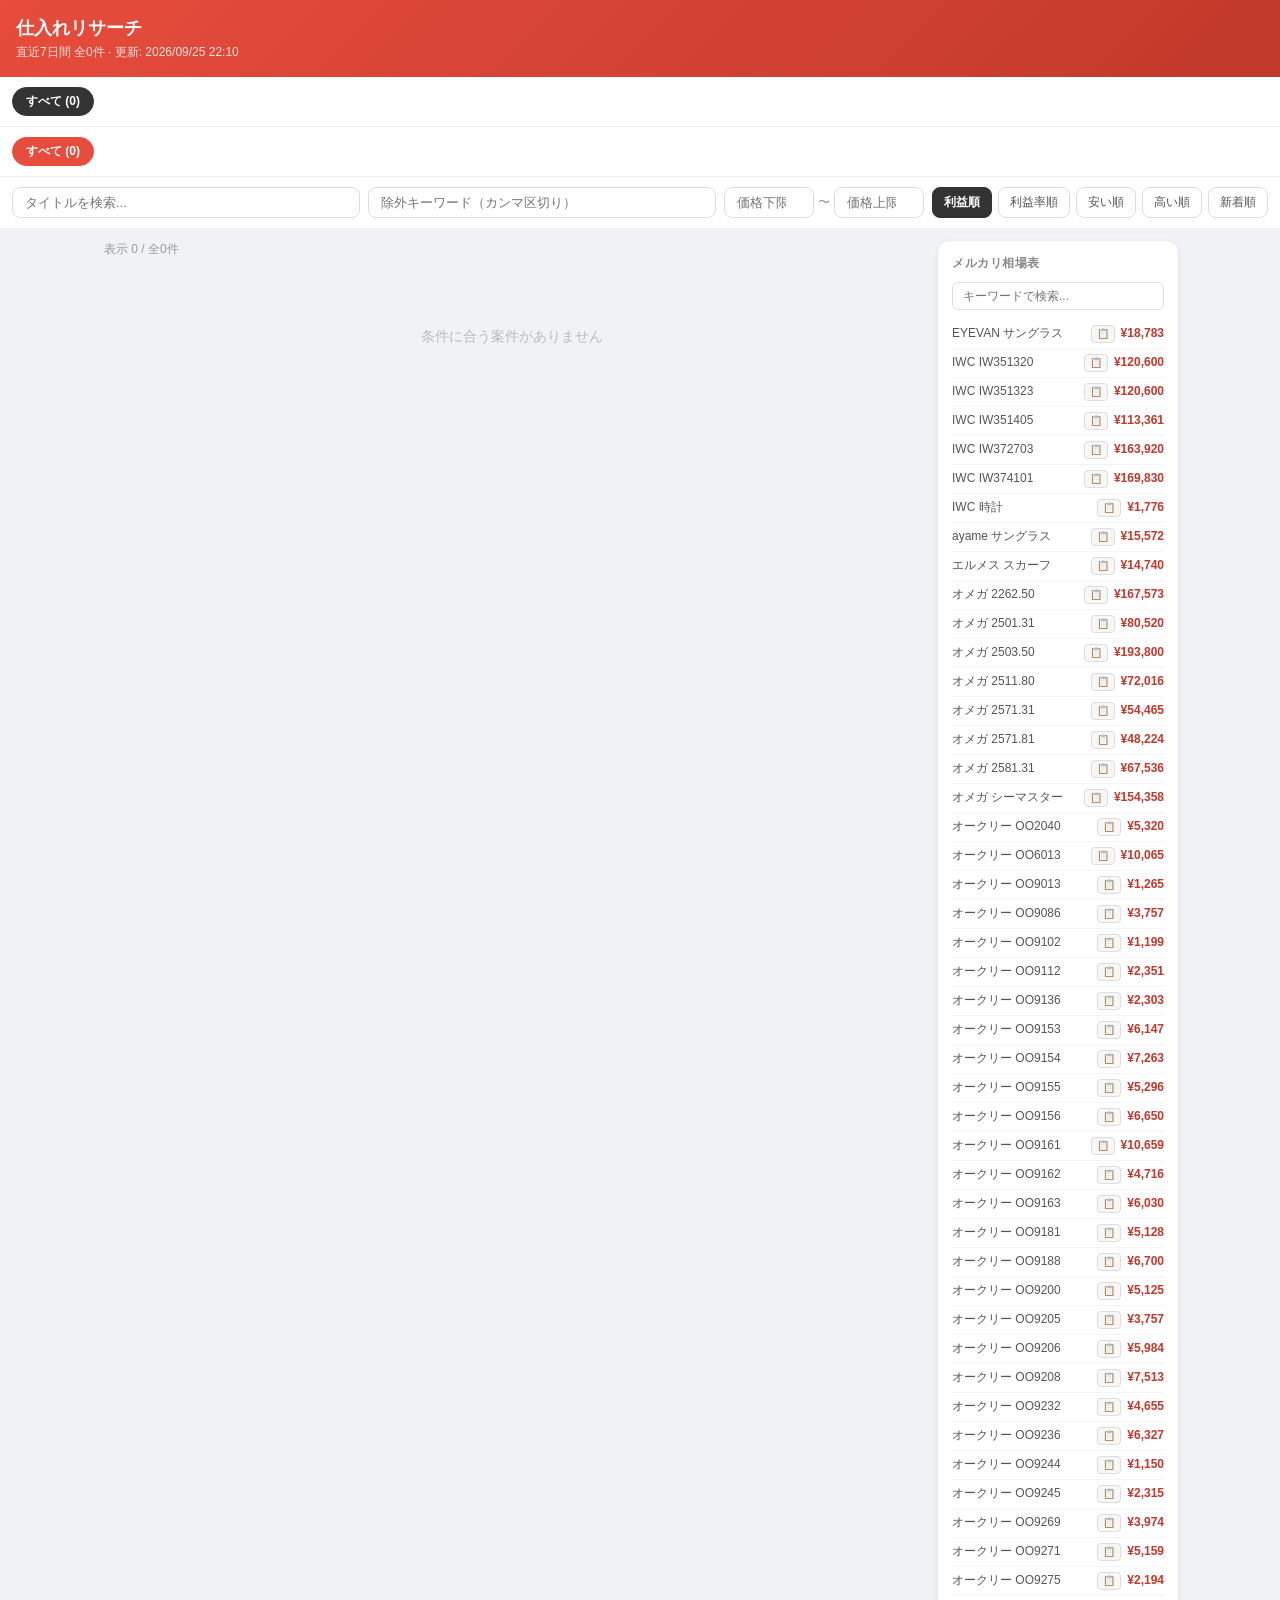
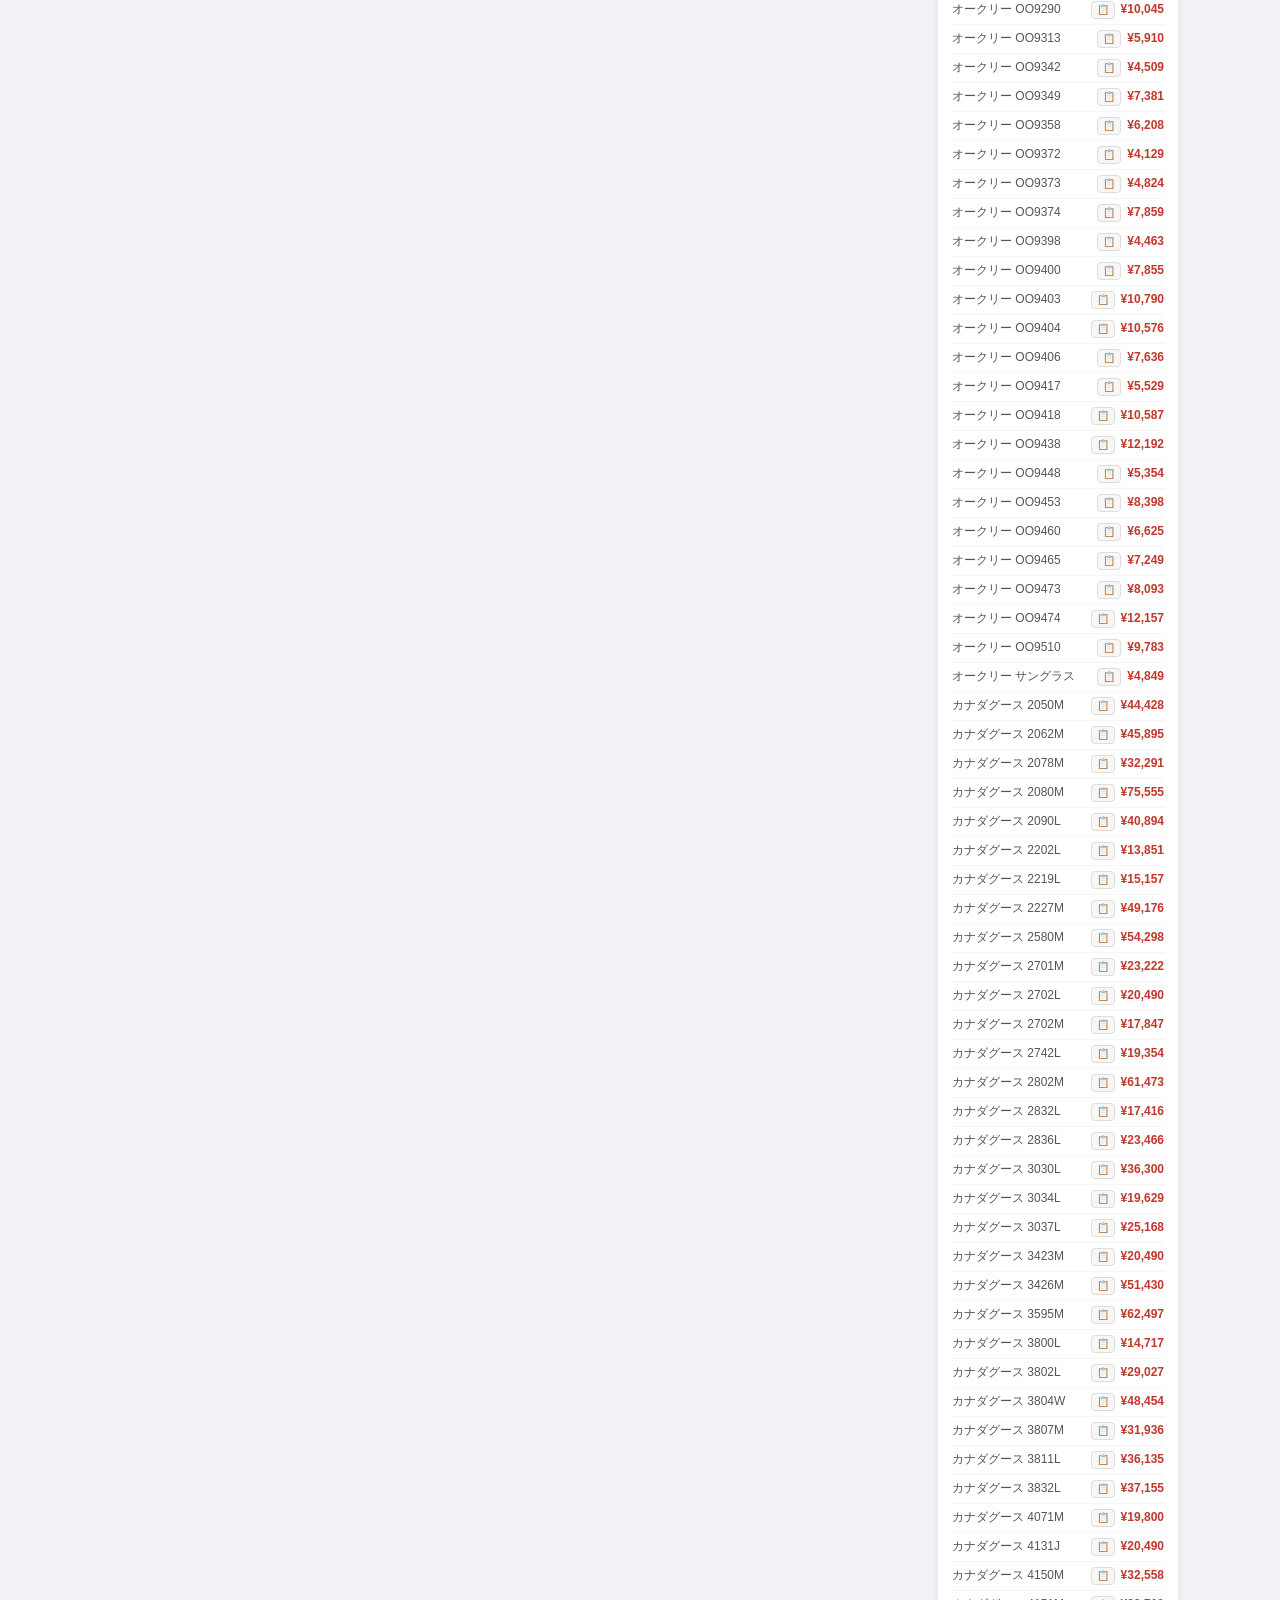
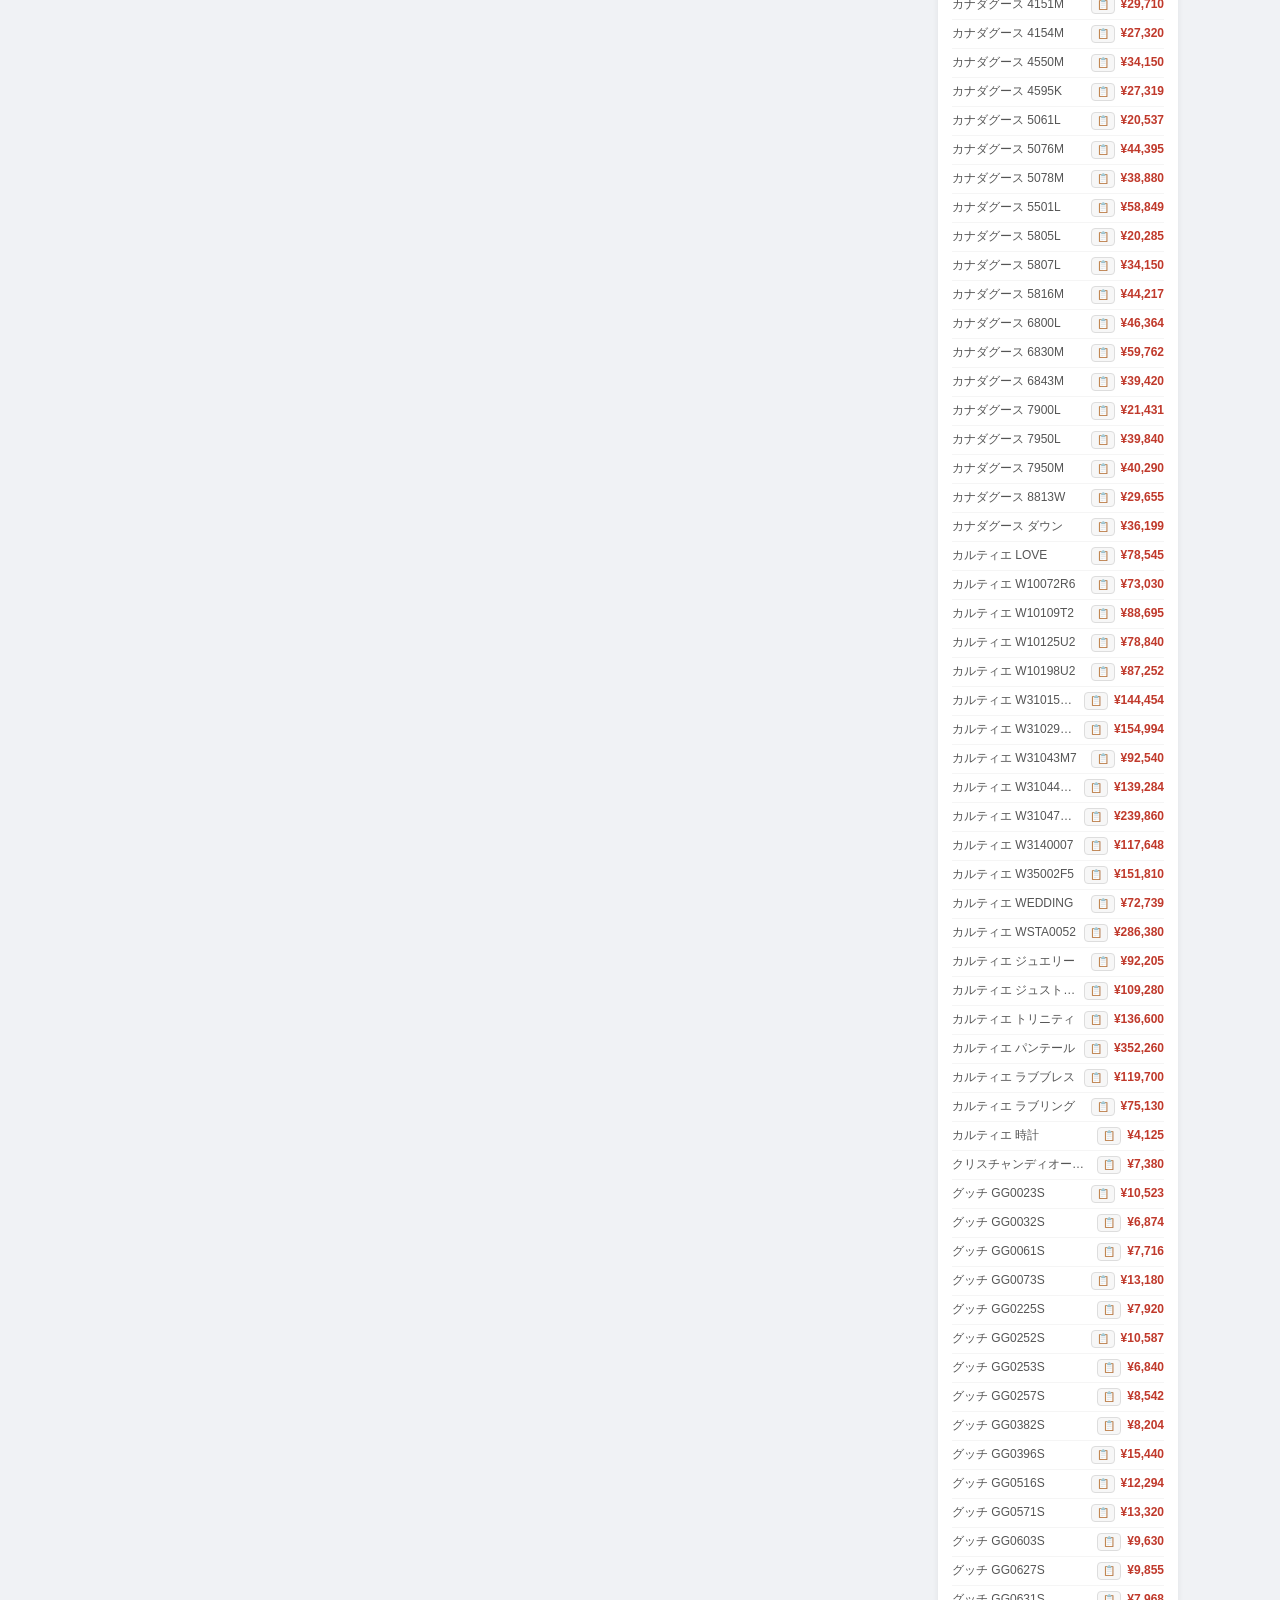
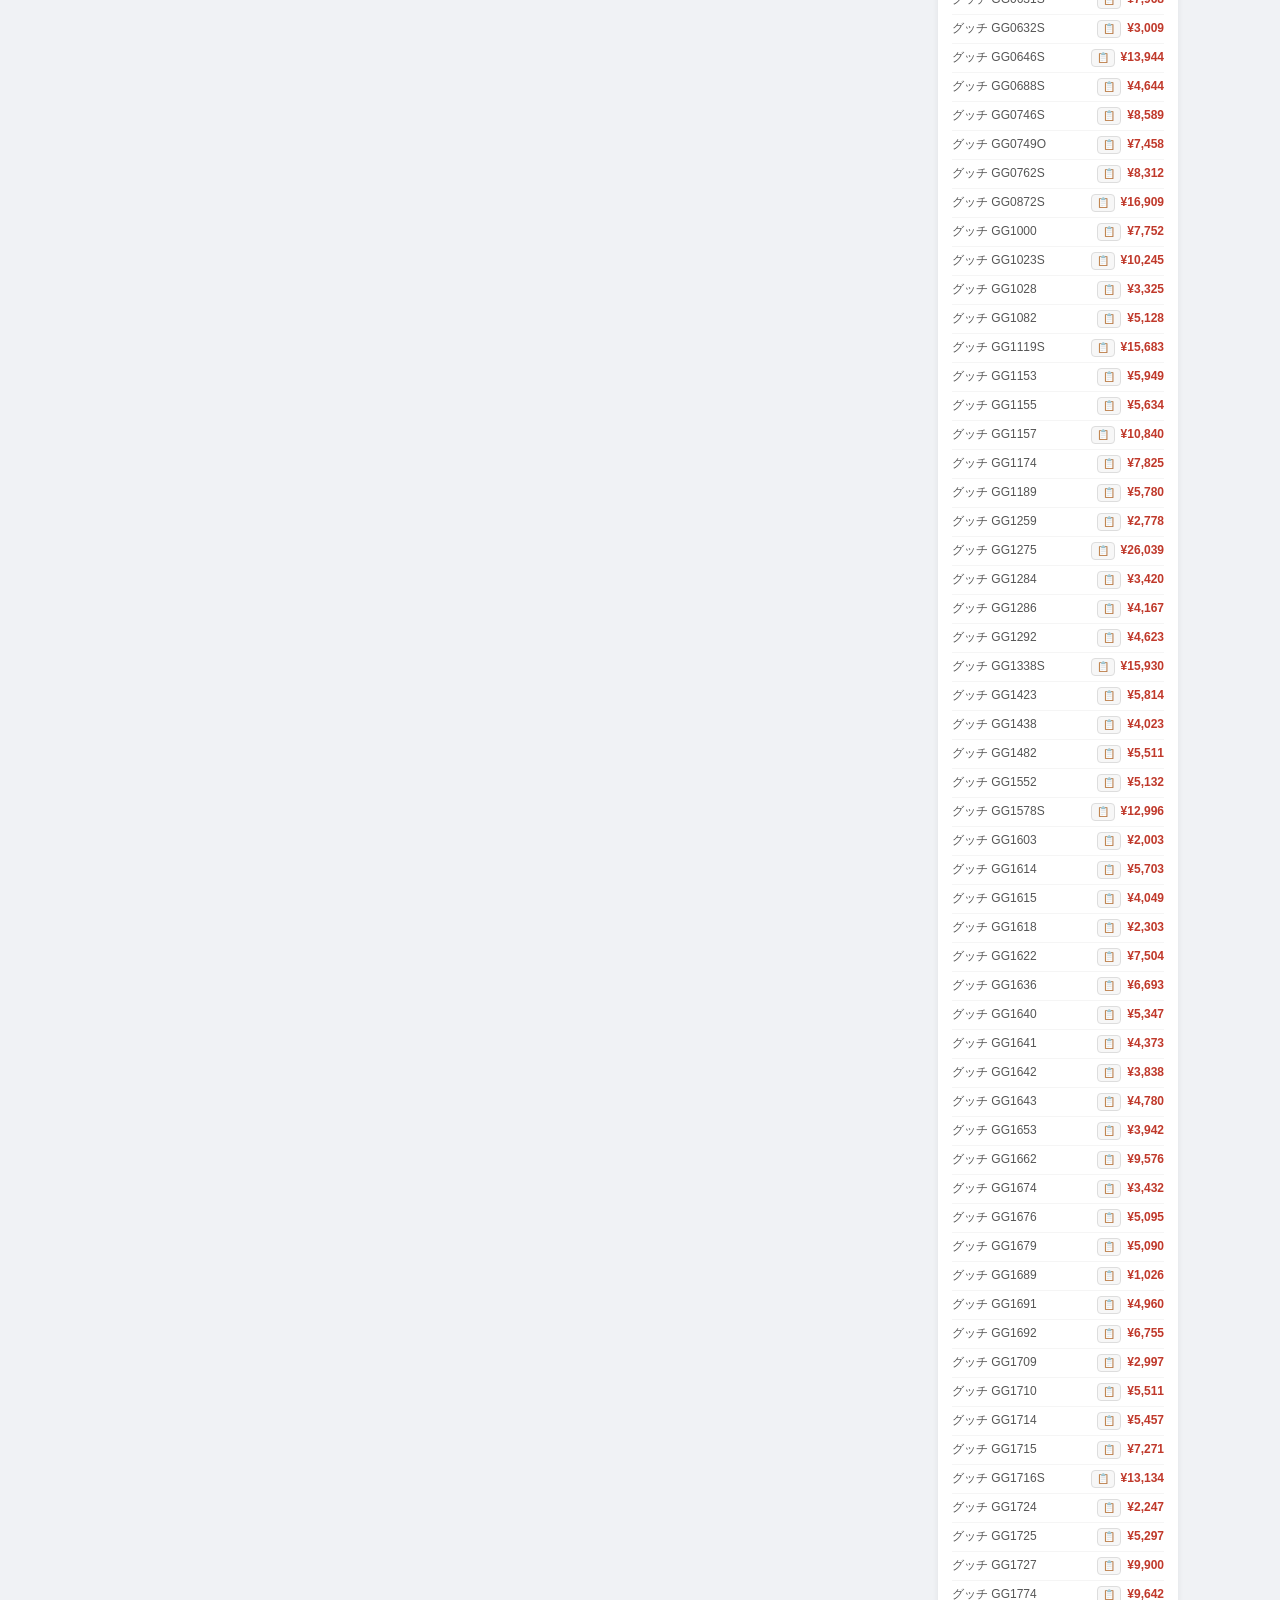
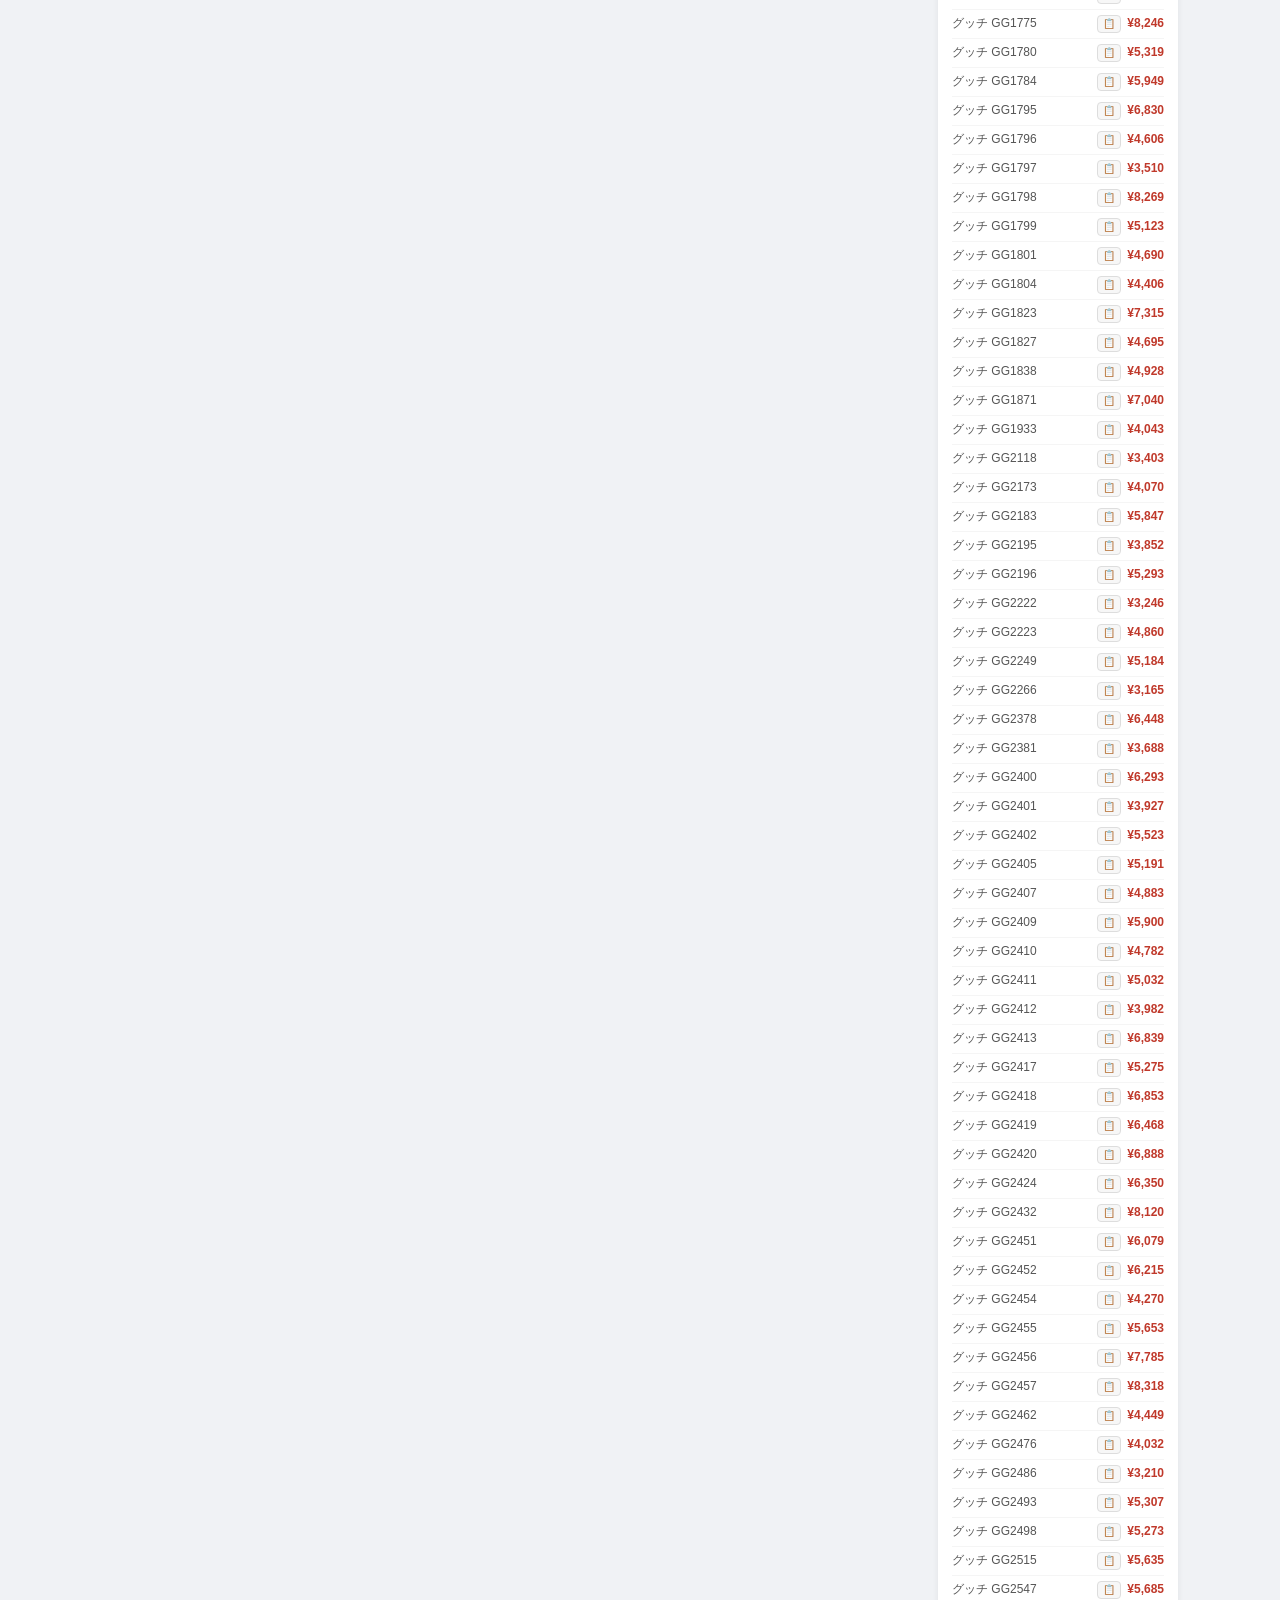
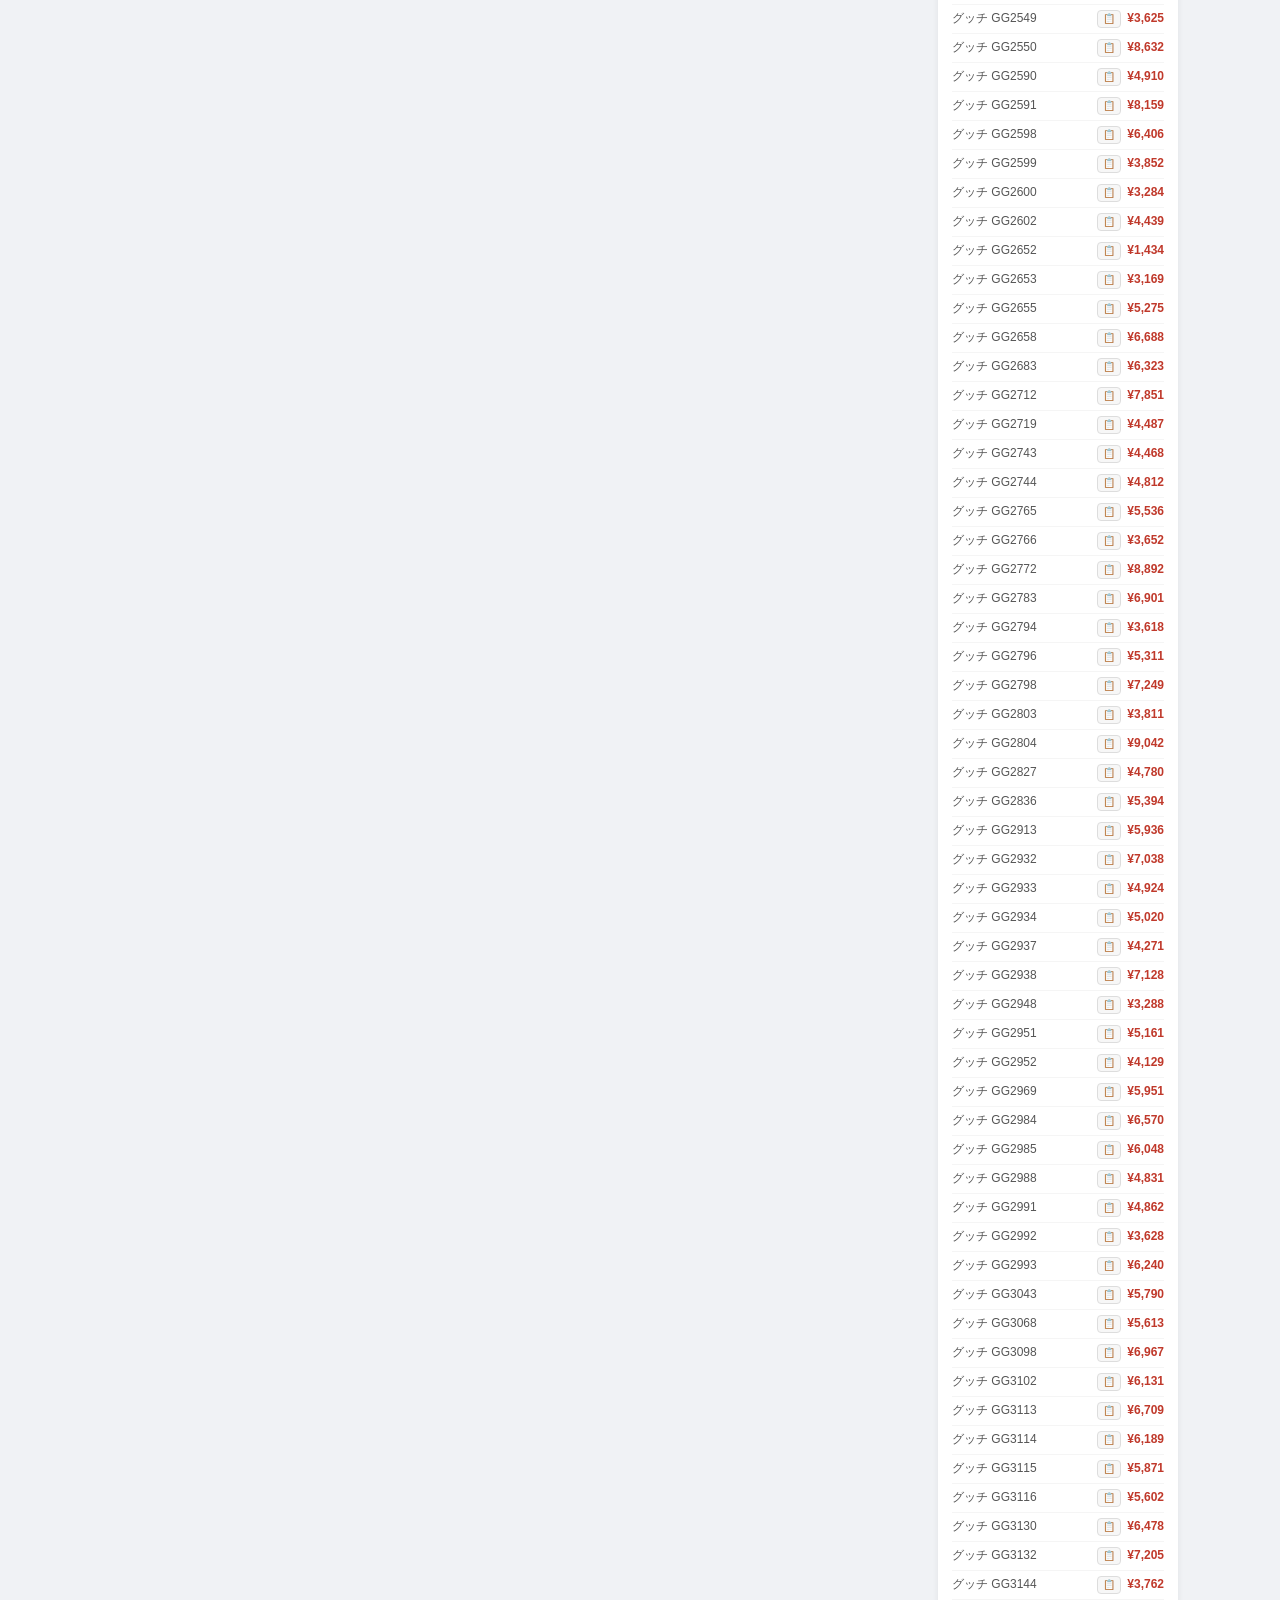
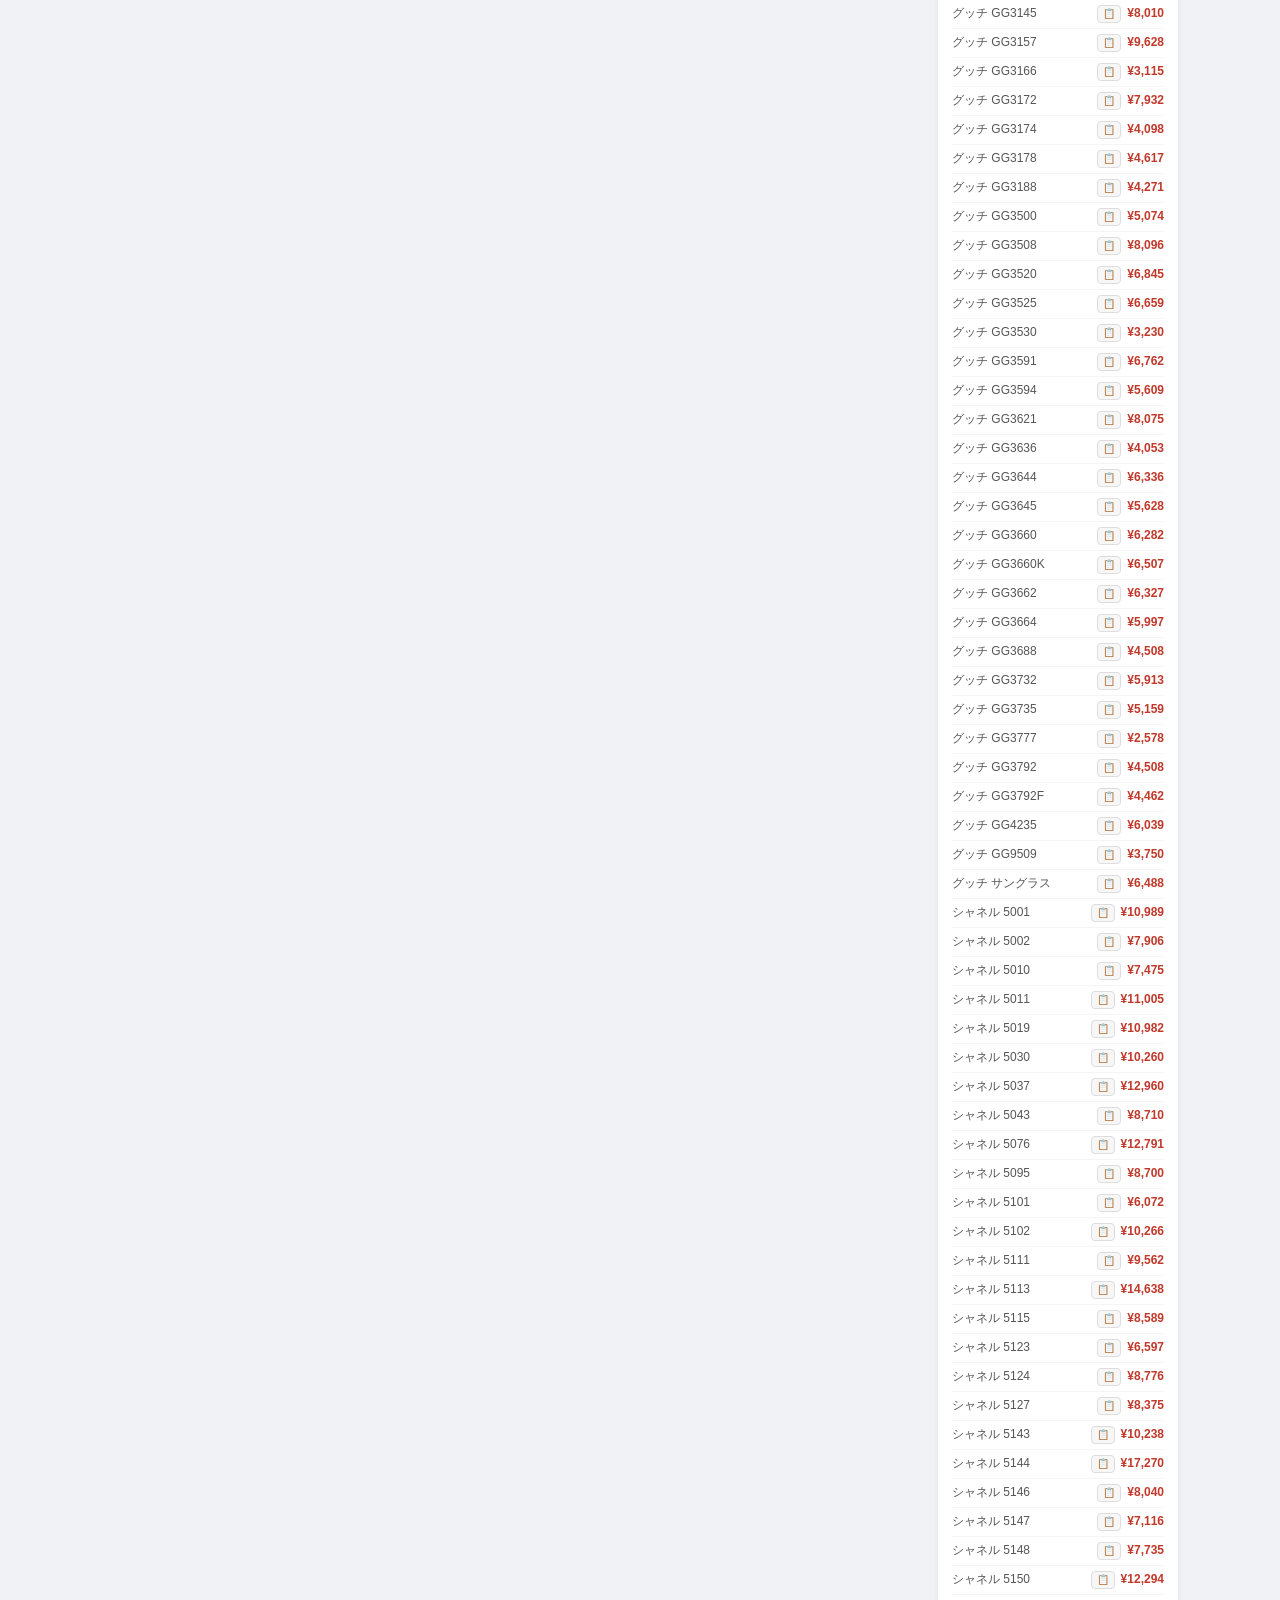
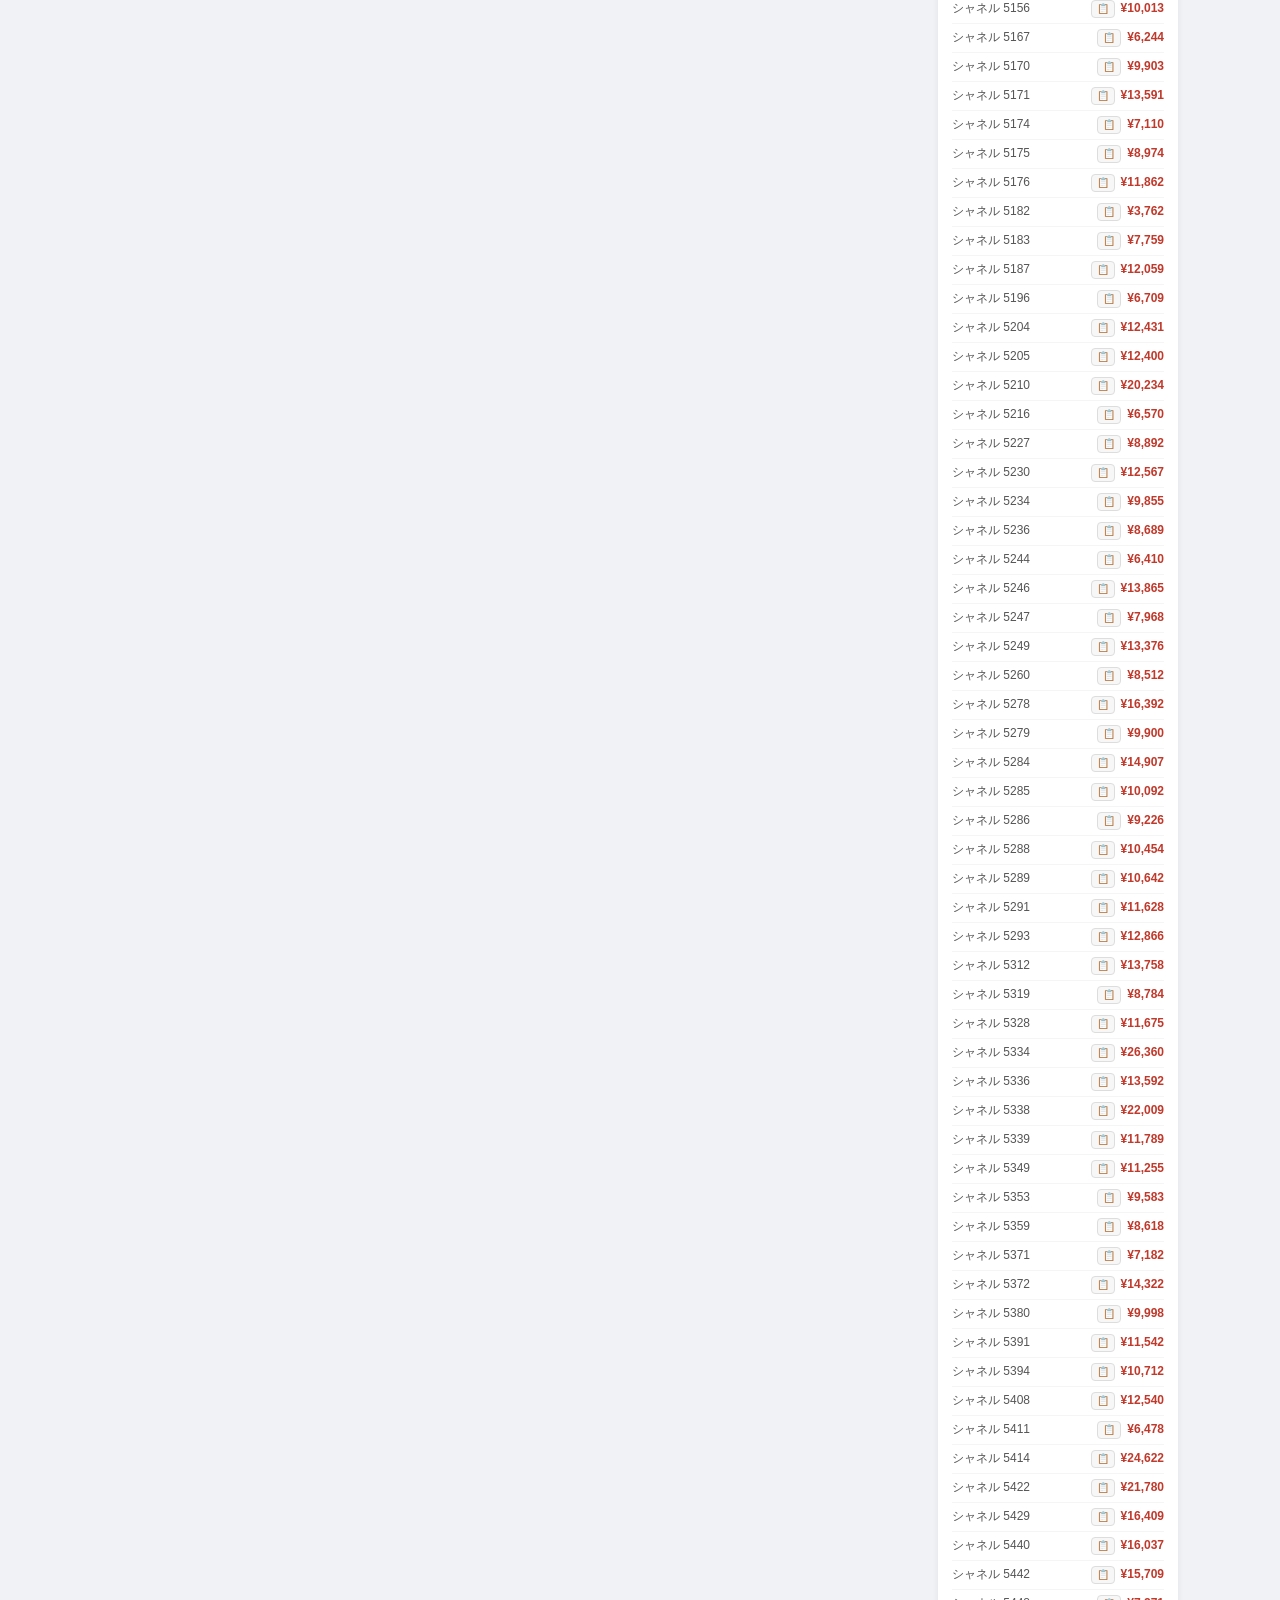
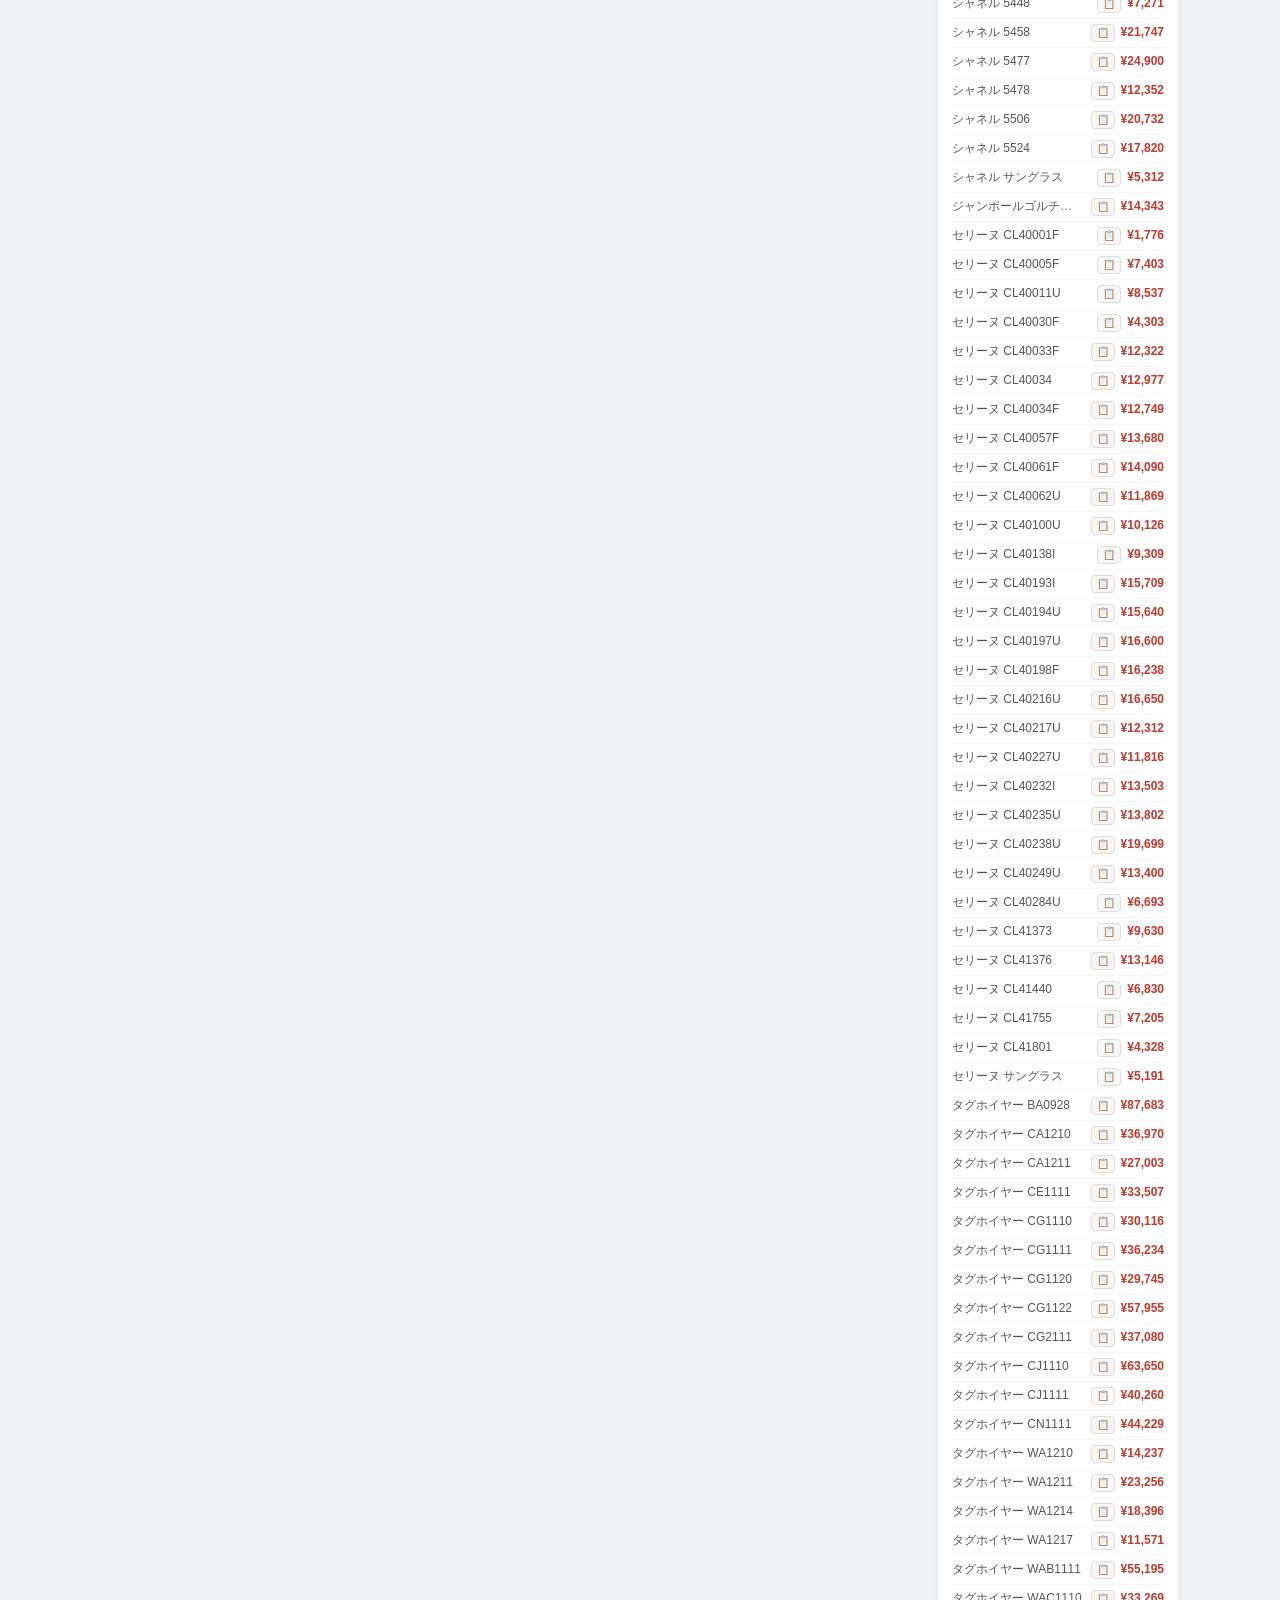
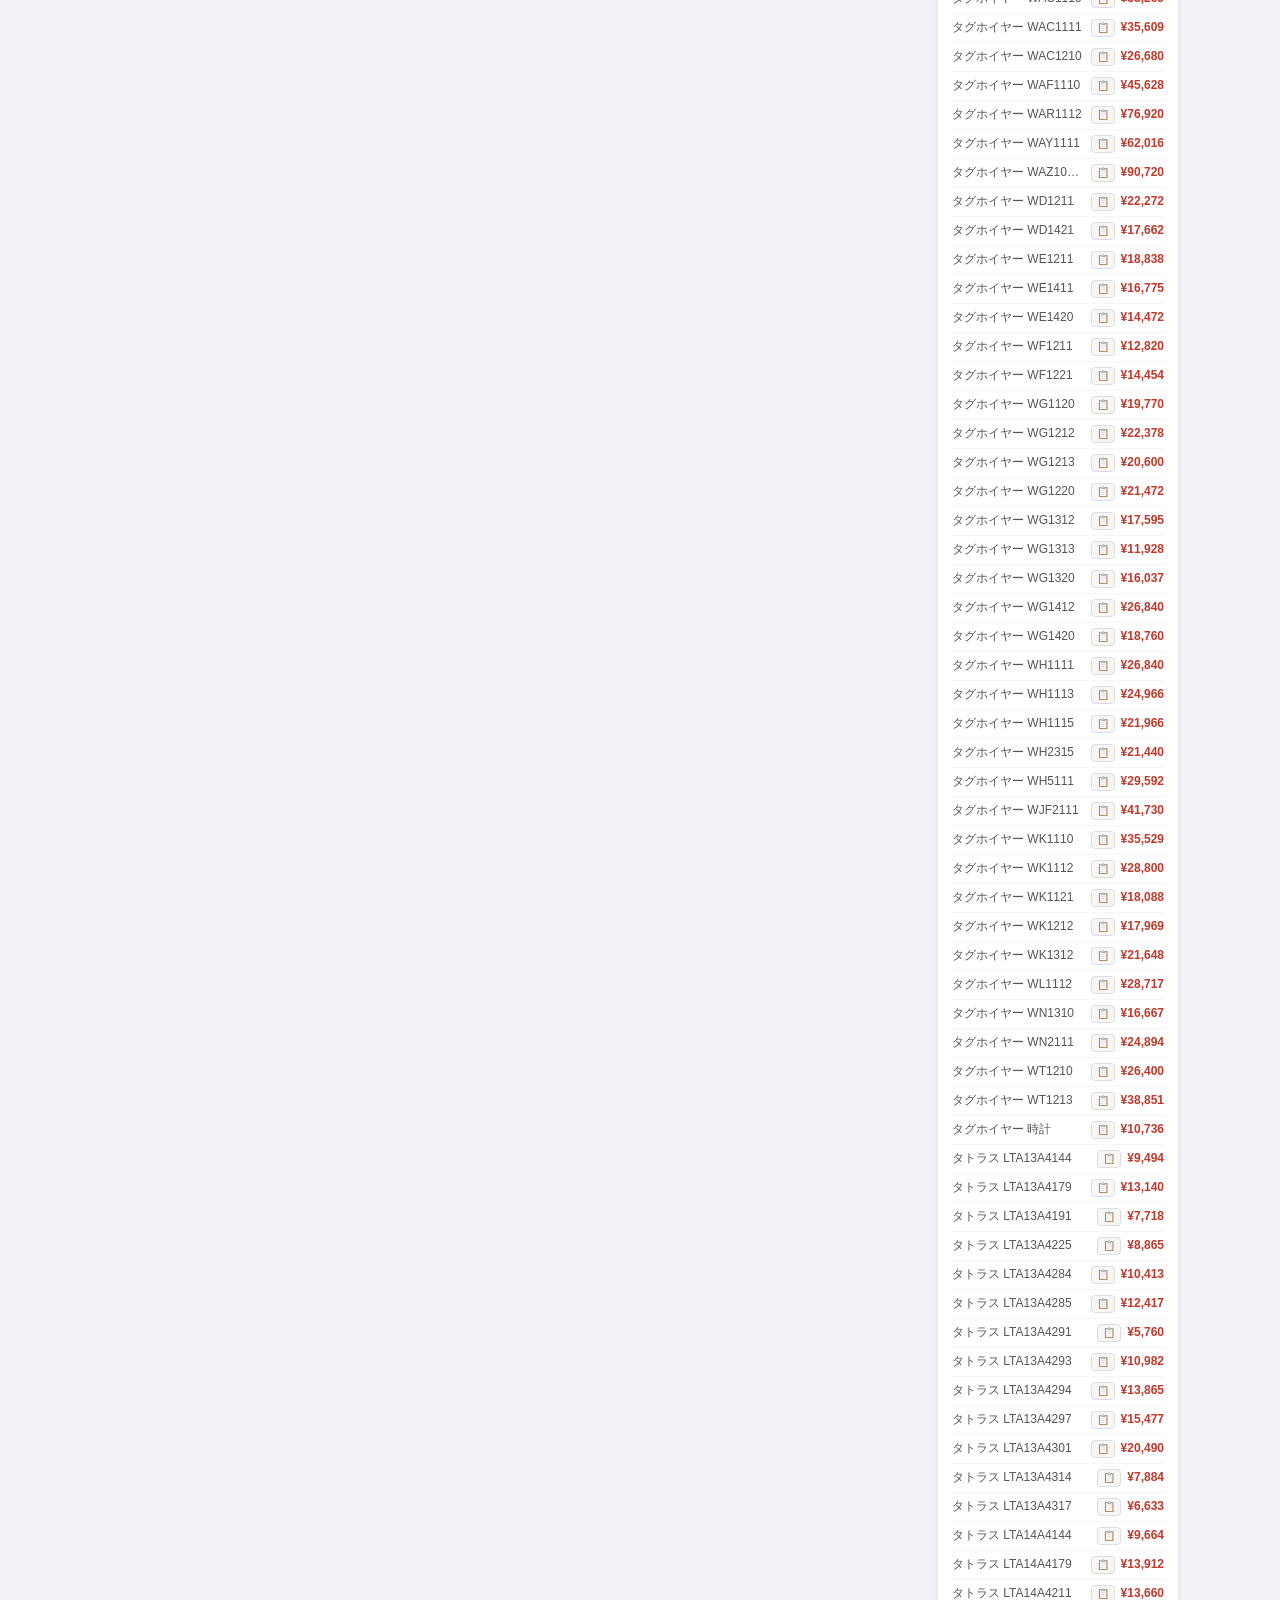
==== commit f879f407: "Update dashboard: 0 deals (2026-09-25 22:10)" ====
--- a/docs/index.html
+++ b/docs/index.html
@@ -9,7 +9,7 @@
 <body>
 <header>
   <h1>仕入れリサーチ</h1>
-  <p>直近7日間 全0件 · 更新: 2026/09/22 21:56</p>
+  <p>直近7日間 全0件 · 更新: 2026/09/25 22:10</p>
 </header>
 
 <div class="tab-bar" id="tabBar">
@@ -81,7 +81,7 @@
   const DEALS = [];
   const MARKETS = [{"keyword": "EYEVAN サングラス", "median_price": 18783, "min_price": 13660, "max_price": 23905, "sample_count": 5}, {"keyword": "IWC IW351320", "median_price": 120600, "min_price": 117250, "max_price": 123950, "sample_count": 6}, {"keyword": "IWC IW351323", "median_price": 120600, "min_price": 120600, "max_price": 120600, "sample_count": 1}, {"keyword": "IWC IW351405", "median_price": 113361, "min_price": 111048, "max_price": 115675, "sample_count": 2}, {"keyword": "IWC IW372703", "median_price": 163920, "min_price": 163920, "max_price": 163920, "sample_count": 1}, {"keyword": "IWC IW374101", "median_price": 169830, "min_price": 169830, "max_price": 169830, "sample_count": 1}, {"keyword": "IWC 時計", "median_price": 1776, "min_price": 1776, "max_price": 1776, "sample_count": 3}, {"keyword": "ayame サングラス", "median_price": 15572, "min_price": 15572, "max_price": 15572, "sample_count": 3}, {"keyword": "エルメス スカーフ", "median_price": 14740, "min_price": 14740, "max_price": 14740, "sample_count": 2}, {"keyword": "オメガ 2262.50", "median_price": 167573, "min_price": 149040, "max_price": 186106, "sample_count": 2}, {"keyword": "オメガ 2501.31", "median_price": 80520, "min_price": 80520, "max_price": 80520, "sample_count": 3}, {"keyword": "オメガ 2503.50", "median_price": 193800, "min_price": 193800, "max_price": 193800, "sample_count": 1}, {"keyword": "オメガ 2511.80", "median_price": 72016, "min_price": 67422, "max_price": 76610, "sample_count": 2}, {"keyword": "オメガ 2571.31", "median_price": 54465, "min_price": 54465, "max_price": 54465, "sample_count": 3}, {"keyword": "オメガ 2571.81", "median_price": 48224, "min_price": 35530, "max_price": 60918, "sample_count": 2}, {"keyword": "オメガ 2581.31", "median_price": 67536, "min_price": 67536, "max_price": 67536, "sample_count": 1}, {"keyword": "オメガ シーマスター", "median_price": 154358, "min_price": 35516, "max_price": 273200, "sample_count": 2}, {"keyword": "オークリー OO2040", "median_price": 5320, "min_price": 3325, "max_price": 7315, "sample_count": 2}, {"keyword": "オークリー OO6013", "median_price": 10065, "min_price": 10065, "max_price": 10065, "sample_count": 1}, {"keyword": "オークリー OO9013", "median_price": 1265, "min_price": 1231, "max_price": 1299, "sample_count": 2}, {"keyword": "オークリー OO9086", "median_price": 3757, "min_price": 3757, "max_price": 3757, "sample_count": 1}, {"keyword": "オークリー OO9102", "median_price": 1199, "min_price": 1199, "max_price": 1199, "sample_count": 3}, {"keyword": "オークリー OO9112", "median_price": 2351, "min_price": 1796, "max_price": 2907, "sample_count": 2}, {"keyword": "オークリー OO9136", "median_price": 2303, "min_price": 2303, "max_price": 2303, "sample_count": 1}, {"keyword": "オークリー OO9153", "median_price": 6147, "min_price": 6147, "max_price": 6147, "sample_count": 3}, {"keyword": "オークリー OO9154", "median_price": 7263, "min_price": 6687, "max_price": 7839, "sample_count": 4}, {"keyword": "オークリー OO9155", "median_price": 5296, "min_price": 5136, "max_price": 5457, "sample_count": 2}, {"keyword": "オークリー OO9156", "median_price": 6650, "min_price": 6650, "max_price": 6650, "sample_count": 1}, {"keyword": "オークリー OO9161", "median_price": 10659, "min_price": 10659, "max_price": 10659, "sample_count": 1}, {"keyword": "オークリー OO9162", "median_price": 4716, "min_price": 4716, "max_price": 4716, "sample_count": 3}, {"keyword": "オークリー OO9163", "median_price": 6030, "min_price": 6030, "max_price": 6030, "sample_count": 1}, {"keyword": "オークリー OO9181", "median_price": 5128, "min_price": 5128, "max_price": 5128, "sample_count": 1}, {"keyword": "オークリー OO9188", "median_price": 6700, "min_price": 6600, "max_price": 8040, "sample_count": 5}, {"keyword": "オークリー OO9200", "median_price": 5125, "min_price": 3942, "max_price": 6570, "sample_count": 5}, {"keyword": "オークリー OO9205", "median_price": 3757, "min_price": 3757, "max_price": 3757, "sample_count": 1}, {"keyword": "オークリー OO9206", "median_price": 5984, "min_price": 2394, "max_price": 9575, "sample_count": 2}, {"keyword": "オークリー OO9208", "median_price": 7513, "min_price": 7513, "max_price": 7513, "sample_count": 1}, {"keyword": "オークリー OO9232", "median_price": 4655, "min_price": 4655, "max_price": 4655, "sample_count": 1}, {"keyword": "オークリー OO9236", "median_price": 6327, "min_price": 5130, "max_price": 7524, "sample_count": 4}, {"keyword": "オークリー OO9244", "median_price": 1150, "min_price": 1093, "max_price": 1208, "sample_count": 2}, {"keyword": "オークリー OO9245", "median_price": 2315, "min_price": 1229, "max_price": 3401, "sample_count": 2}, {"keyword": "オークリー OO9269", "median_price": 3974, "min_price": 3397, "max_price": 4359, "sample_count": 5}, {"keyword": "オークリー OO9271", "median_price": 5159, "min_price": 4355, "max_price": 5963, "sample_count": 2}, {"keyword": "オークリー OO9275", "median_price": 2194, "min_price": 2194, "max_price": 2194, "sample_count": 1}, {"keyword": "オークリー OO9290", "median_price": 10045, "min_price": 8721, "max_price": 11370, "sample_count": 2}, {"keyword": "オークリー OO9313", "median_price": 5910, "min_price": 5288, "max_price": 6532, "sample_count": 2}, {"keyword": "オークリー OO9342", "median_price": 4509, "min_price": 4509, "max_price": 4509, "sample_count": 1}, {"keyword": "オークリー OO9349", "median_price": 7381, "min_price": 5704, "max_price": 7918, "sample_count": 5}, {"keyword": "オークリー OO9358", "median_price": 6208, "min_price": 5847, "max_price": 6570, "sample_count": 2}, {"keyword": "オークリー OO9372", "median_price": 4129, "min_price": 4129, "max_price": 4129, "sample_count": 1}, {"keyword": "オークリー OO9373", "median_price": 4824, "min_price": 2948, "max_price": 6700, "sample_count": 2}, {"keyword": "オークリー OO9374", "median_price": 7859, "min_price": 7859, "max_price": 7859, "sample_count": 3}, {"keyword": "オークリー OO9398", "median_price": 4463, "min_price": 4279, "max_price": 4648, "sample_count": 4}, {"keyword": "オークリー OO9400", "median_price": 7855, "min_price": 6830, "max_price": 10108, "sample_count": 5}, {"keyword": "オークリー OO9403", "median_price": 10790, "min_price": 10292, "max_price": 11288, "sample_count": 4}, {"keyword": "オークリー OO9404", "median_price": 10576, "min_price": 10576, "max_price": 10576, "sample_count": 1}, {"keyword": "オークリー OO9406", "median_price": 7636, "min_price": 7636, "max_price": 7636, "sample_count": 3}, {"keyword": "オークリー OO9417", "median_price": 5529, "min_price": 2335, "max_price": 8723, "sample_count": 2}, {"keyword": "オークリー OO9418", "median_price": 10587, "min_price": 10587, "max_price": 10587, "sample_count": 2}, {"keyword": "オークリー OO9438", "median_price": 12192, "min_price": 12192, "max_price": 12192, "sample_count": 1}, {"keyword": "オークリー OO9448", "median_price": 5354, "min_price": 5354, "max_price": 5354, "sample_count": 3}, {"keyword": "オークリー OO9453", "median_price": 8398, "min_price": 8398, "max_price": 8398, "sample_count": 1}, {"keyword": "オークリー OO9460", "median_price": 6625, "min_price": 4030, "max_price": 9221, "sample_count": 2}, {"keyword": "オークリー OO9465", "median_price": 7249, "min_price": 1957, "max_price": 11862, "sample_count": 5}, {"keyword": "オークリー OO9473", "median_price": 8093, "min_price": 5464, "max_price": 10723, "sample_count": 2}, {"keyword": "オークリー OO9474", "median_price": 12157, "min_price": 12157, "max_price": 12157, "sample_count": 1}, {"keyword": "オークリー OO9510", "median_price": 9783, "min_price": 9783, "max_price": 9783, "sample_count": 1}, {"keyword": "オークリー サングラス", "median_price": 4849, "min_price": 3552, "max_price": 6147, "sample_count": 4}, {"keyword": "カナダグース 2050M", "median_price": 44428, "min_price": 43217, "max_price": 45640, "sample_count": 2}, {"keyword": "カナダグース 2062M", "median_price": 45895, "min_price": 42880, "max_price": 48910, "sample_count": 4}, {"keyword": "カナダグース 2078M", "median_price": 32291, "min_price": 32291, "max_price": 32291, "sample_count": 1}, {"keyword": "カナダグース 2080M", "median_price": 75555, "min_price": 75555, "max_price": 75555, "sample_count": 1}, {"keyword": "カナダグース 2090L", "median_price": 40894, "min_price": 34413, "max_price": 47376, "sample_count": 2}, {"keyword": "カナダグース 2202L", "median_price": 13851, "min_price": 13851, "max_price": 13851, "sample_count": 1}, {"keyword": "カナダグース 2219L", "median_price": 15157, "min_price": 15157, "max_price": 15157, "sample_count": 1}, {"keyword": "カナダグース 2227M", "median_price": 49176, "min_price": 49176, "max_price": 49176, "sample_count": 3}, {"keyword": "カナダグース 2580M", "median_price": 54298, "min_price": 53957, "max_price": 54640, "sample_count": 4}, {"keyword": "カナダグース 2701M", "median_price": 23222, "min_price": 19123, "max_price": 25954, "sample_count": 6}, {"keyword": "カナダグース 2702L", "median_price": 20490, "min_price": 20490, "max_price": 20490, "sample_count": 3}, {"keyword": "カナダグース 2702M", "median_price": 17847, "min_price": 15203, "max_price": 21152, "sample_count": 7}, {"keyword": "カナダグース 2742L", "median_price": 19354, "min_price": 19354, "max_price": 19354, "sample_count": 1}, {"keyword": "カナダグース 2802M", "median_price": 61473, "min_price": 56846, "max_price": 66100, "sample_count": 2}, {"keyword": "カナダグース 2832L", "median_price": 17416, "min_price": 16734, "max_price": 17758, "sample_count": 6}, {"keyword": "カナダグース 2836L", "median_price": 23466, "min_price": 23466, "max_price": 23466, "sample_count": 1}, {"keyword": "カナダグース 3030L", "median_price": 36300, "min_price": 36300, "max_price": 36300, "sample_count": 1}, {"keyword": "カナダグース 3034L", "median_price": 19629, "min_price": 13592, "max_price": 25667, "sample_count": 2}, {"keyword": "カナダグース 3037L", "median_price": 25168, "min_price": 21176, "max_price": 29160, "sample_count": 4}, {"keyword": "カナダグース 3423M", "median_price": 20490, "min_price": 20490, "max_price": 20490, "sample_count": 1}, {"keyword": "カナダグース 3426M", "median_price": 51430, "min_price": 51430, "max_price": 51430, "sample_count": 3}, {"keyword": "カナダグース 3595M", "median_price": 62497, "min_price": 57690, "max_price": 67305, "sample_count": 2}, {"keyword": "カナダグース 3800L", "median_price": 14717, "min_price": 13797, "max_price": 15637, "sample_count": 4}, {"keyword": "カナダグース 3802L", "median_price": 29027, "min_price": 27320, "max_price": 30735, "sample_count": 4}, {"keyword": "カナダグース 3804W", "median_price": 48454, "min_price": 18068, "max_price": 78840, "sample_count": 2}, {"keyword": "カナダグース 3807M", "median_price": 31936, "min_price": 19830, "max_price": 44042, "sample_count": 2}, {"keyword": "カナダグース 3811L", "median_price": 36135, "min_price": 36135, "max_price": 36135, "sample_count": 1}, {"keyword": "カナダグース 3832L", "median_price": 37155, "min_price": 21036, "max_price": 53274, "sample_count": 2}, {"keyword": "カナダグース 4071M", "median_price": 19800, "min_price": 13200, "max_price": 30360, "sample_count": 7}, {"keyword": "カナダグース 4131J", "median_price": 20490, "min_price": 17075, "max_price": 23905, "sample_count": 2}, {"keyword": "カナダグース 4150M", "median_price": 32558, "min_price": 32558, "max_price": 32558, "sample_count": 3}, {"keyword": "カナダグース 4151M", "median_price": 29710, "min_price": 21856, "max_price": 37565, "sample_count": 4}, {"keyword": "カナダグース 4154M", "median_price": 27320, "min_price": 20490, "max_price": 34150, "sample_count": 4}, {"keyword": "カナダグース 4550M", "median_price": 34150, "min_price": 34150, "max_price": 34150, "sample_count": 3}, {"keyword": "カナダグース 4595K", "median_price": 27319, "min_price": 27319, "max_price": 27319, "sample_count": 1}, {"keyword": "カナダグース 5061L", "median_price": 20537, "min_price": 18560, "max_price": 22515, "sample_count": 2}, {"keyword": "カナダグース 5076M", "median_price": 44395, "min_price": 40843, "max_price": 47810, "sample_count": 5}, {"keyword": "カナダグース 5078M", "median_price": 38880, "min_price": 38880, "max_price": 38880, "sample_count": 1}, {"keyword": "カナダグース 5501L", "median_price": 58849, "min_price": 58849, "max_price": 58849, "sample_count": 1}, {"keyword": "カナダグース 5805L", "median_price": 20285, "min_price": 20285, "max_price": 20285, "sample_count": 1}, {"keyword": "カナダグース 5807L", "median_price": 34150, "min_price": 34150, "max_price": 34150, "sample_count": 1}, {"keyword": "カナダグース 5816M", "median_price": 44217, "min_price": 42375, "max_price": 46060, "sample_count": 2}, {"keyword": "カナダグース 6800L", "median_price": 46364, "min_price": 46364, "max_price": 46364, "sample_count": 3}, {"keyword": "カナダグース 6830M", "median_price": 59762, "min_price": 58055, "max_price": 61470, "sample_count": 2}, {"keyword": "カナダグース 6843M", "median_price": 39420, "min_price": 36135, "max_price": 42705, "sample_count": 2}, {"keyword": "カナダグース 7900L", "median_price": 21431, "min_price": 21431, "max_price": 21431, "sample_count": 1}, {"keyword": "カナダグース 7950L", "median_price": 39840, "min_price": 36520, "max_price": 43160, "sample_count": 6}, {"keyword": "カナダグース 7950M", "median_price": 40290, "min_price": 36185, "max_price": 44395, "sample_count": 2}, {"keyword": "カナダグース 8813W", "median_price": 29655, "min_price": 29655, "max_price": 29655, "sample_count": 1}, {"keyword": "カナダグース ダウン", "median_price": 36199, "min_price": 34150, "max_price": 39614, "sample_count": 5}, {"keyword": "カルティエ LOVE", "median_price": 78545, "min_price": 9221, "max_price": 136600, "sample_count": 8}, {"keyword": "カルティエ W10072R6", "median_price": 73030, "min_price": 73030, "max_price": 73030, "sample_count": 1}, {"keyword": "カルティエ W10109T2", "median_price": 88695, "min_price": 88695, "max_price": 88695, "sample_count": 1}, {"keyword": "カルティエ W10125U2", "median_price": 78840, "min_price": 78840, "max_price": 78840, "sample_count": 1}, {"keyword": "カルティエ W10198U2", "median_price": 87252, "min_price": 87252, "max_price": 87252, "sample_count": 1}, {"keyword": "カルティエ W31015M7", "median_price": 144454, "min_price": 143430, "max_price": 145479, "sample_count": 2}, {"keyword": "カルティエ W31029M7", "median_price": 154994, "min_price": 142239, "max_price": 167750, "sample_count": 2}, {"keyword": "カルティエ W31043M7", "median_price": 92540, "min_price": 92540, "max_price": 92540, "sample_count": 1}, {"keyword": "カルティエ W31044M7", "median_price": 139284, "min_price": 139284, "max_price": 139284, "sample_count": 1}, {"keyword": "カルティエ W31047M7", "median_price": 239860, "min_price": 239860, "max_price": 239860, "sample_count": 1}, {"keyword": "カルティエ W3140007", "median_price": 117648, "min_price": 117648, "max_price": 117648, "sample_count": 1}, {"keyword": "カルティエ W35002F5", "median_price": 151810, "min_price": 151810, "max_price": 151810, "sample_count": 1}, {"keyword": "カルティエ WEDDING", "median_price": 72739, "min_price": 32784, "max_price": 112695, "sample_count": 2}, {"keyword": "カルティエ WSTA0052", "median_price": 286380, "min_price": 286380, "max_price": 286380, "sample_count": 1}, {"keyword": "カルティエ ジュエリー", "median_price": 92205, "min_price": 92205, "max_price": 92205, "sample_count": 1}, {"keyword": "カルティエ ジュストアンクル", "median_price": 109280, "min_price": 109280, "max_price": 109280, "sample_count": 3}, {"keyword": "カルティエ トリニティ", "median_price": 136600, "min_price": 112695, "max_price": 160505, "sample_count": 4}, {"keyword": "カルティエ パンテール", "median_price": 352260, "min_price": 352260, "max_price": 352260, "sample_count": 1}, {"keyword": "カルティエ ラブブレス", "median_price": 119700, "min_price": 119700, "max_price": 119700, "sample_count": 3}, {"keyword": "カルティエ ラブリング", "median_price": 75130, "min_price": 17075, "max_price": 81960, "sample_count": 7}, {"keyword": "カルティエ 時計", "median_price": 4125, "min_price": 2445, "max_price": 5806, "sample_count": 4}, {"keyword": "クリスチャンディオール サングラス", "median_price": 7380, "min_price": 3899, "max_price": 10862, "sample_count": 2}, {"keyword": "グッチ GG0023S", "median_price": 10523, "min_price": 10523, "max_price": 10523, "sample_count": 1}, {"keyword": "グッチ GG0032S", "median_price": 6874, "min_price": 6237, "max_price": 7511, "sample_count": 2}, {"keyword": "グッチ GG0061S", "median_price": 7716, "min_price": 7716, "max_price": 7716, "sample_count": 1}, {"keyword": "グッチ GG0073S", "median_price": 13180, "min_price": 13180, "max_price": 13180, "sample_count": 1}, {"keyword": "グッチ GG0225S", "median_price": 7920, "min_price": 7920, "max_price": 7920, "sample_count": 1}, {"keyword": "グッチ GG0252S", "median_price": 10587, "min_price": 10587, "max_price": 10587, "sample_count": 1}, {"keyword": "グッチ GG0253S", "median_price": 6840, "min_price": 6840, "max_price": 6840, "sample_count": 1}, {"keyword": "グッチ GG0257S", "median_price": 8542, "min_price": 6030, "max_price": 11055, "sample_count": 2}, {"keyword": "グッチ GG0382S", "median_price": 8204, "min_price": 8075, "max_price": 8333, "sample_count": 2}, {"keyword": "グッチ GG0396S", "median_price": 15440, "min_price": 15440, "max_price": 15440, "sample_count": 1}, {"keyword": "グッチ GG0516S", "median_price": 12294, "min_price": 12294, "max_price": 12294, "sample_count": 1}, {"keyword": "グッチ GG0571S", "median_price": 13320, "min_price": 13320, "max_price": 13320, "sample_count": 3}, {"keyword": "グッチ GG0603S", "median_price": 9630, "min_price": 7704, "max_price": 11556, "sample_count": 2}, {"keyword": "グッチ GG0627S", "median_price": 9855, "min_price": 9855, "max_price": 9855, "sample_count": 1}, {"keyword": "グッチ GG0631S", "median_price": 7968, "min_price": 7968, "max_price": 7968, "sample_count": 1}, {"keyword": "グッチ GG0632S", "median_price": 3009, "min_price": 821, "max_price": 5198, "sample_count": 2}, {"keyword": "グッチ GG0646S", "median_price": 13944, "min_price": 13944, "max_price": 13944, "sample_count": 1}, {"keyword": "グッチ GG0688S", "median_price": 4644, "min_price": 4644, "max_price": 4644, "sample_count": 1}, {"keyword": "グッチ GG0746S", "median_price": 8589, "min_price": 8388, "max_price": 11072, "sample_count": 5}, {"keyword": "グッチ GG0749O", "median_price": 7458, "min_price": 7458, "max_price": 7458, "sample_count": 1}, {"keyword": "グッチ GG0762S", "median_price": 8312, "min_price": 5696, "max_price": 10928, "sample_count": 2}, {"keyword": "グッチ GG0872S", "median_price": 16909, "min_price": 16909, "max_price": 16909, "sample_count": 3}, {"keyword": "グッチ GG1000", "median_price": 7752, "min_price": 7752, "max_price": 7752, "sample_count": 3}, {"keyword": "グッチ GG1023S", "median_price": 10245, "min_price": 10245, "max_price": 10245, "sample_count": 3}, {"keyword": "グッチ GG1028", "median_price": 3325, "min_price": 3325, "max_price": 3325, "sample_count": 1}, {"keyword": "グッチ GG1082", "median_price": 5128, "min_price": 5128, "max_price": 5128, "sample_count": 1}, {"keyword": "グッチ GG1119S", "median_price": 15683, "min_price": 15683, "max_price": 15683, "sample_count": 3}, {"keyword": "グッチ GG1153", "median_price": 5949, "min_price": 5949, "max_price": 5949, "sample_count": 1}, {"keyword": "グッチ GG1155", "median_price": 5634, "min_price": 5338, "max_price": 5931, "sample_count": 2}, {"keyword": "グッチ GG1157", "median_price": 10840, "min_price": 9556, "max_price": 12125, "sample_count": 2}, {"keyword": "グッチ GG1174", "median_price": 7825, "min_price": 6993, "max_price": 8658, "sample_count": 4}, {"keyword": "グッチ GG1189", "median_price": 5780, "min_price": 4788, "max_price": 6772, "sample_count": 4}, {"keyword": "グッチ GG1259", "median_price": 2778, "min_price": 2778, "max_price": 2778, "sample_count": 1}, {"keyword": "グッチ GG1275", "median_price": 26039, "min_price": 24129, "max_price": 26679, "sample_count": 6}, {"keyword": "グッチ GG1284", "median_price": 3420, "min_price": 3420, "max_price": 3420, "sample_count": 1}, {"keyword": "グッチ GG1286", "median_price": 4167, "min_price": 4167, "max_price": 4167, "sample_count": 1}, {"keyword": "グッチ GG1292", "median_price": 4623, "min_price": 4489, "max_price": 4757, "sample_count": 2}, {"keyword": "グッチ GG1338S", "median_price": 15930, "min_price": 10065, "max_price": 16474, "sample_count": 5}, {"keyword": "グッチ GG1423", "median_price": 5814, "min_price": 5814, "max_price": 5814, "sample_count": 3}, {"keyword": "グッチ GG1438", "median_price": 4023, "min_price": 4023, "max_price": 4023, "sample_count": 1}, {"keyword": "グッチ GG1482", "median_price": 5511, "min_price": 4980, "max_price": 6042, "sample_count": 2}, {"keyword": "グッチ GG1552", "median_price": 5132, "min_price": 5132, "max_price": 5132, "sample_count": 3}, {"keyword": "グッチ GG1578S", "median_price": 12996, "min_price": 12996, "max_price": 12996, "sample_count": 1}, {"keyword": "グッチ GG1603", "median_price": 2003, "min_price": 2003, "max_price": 2003, "sample_count": 1}, {"keyword": "グッチ GG1614", "median_price": 5703, "min_price": 5464, "max_price": 5942, "sample_count": 4}, {"keyword": "グッチ GG1615", "median_price": 4049, "min_price": 3475, "max_price": 4623, "sample_count": 2}, {"keyword": "グッチ GG1618", "median_price": 2303, "min_price": 2303, "max_price": 2303, "sample_count": 1}, {"keyword": "グッチ GG1622", "median_price": 7504, "min_price": 7504, "max_price": 7504, "sample_count": 1}, {"keyword": "グッチ GG1636", "median_price": 6693, "min_price": 6693, "max_price": 6693, "sample_count": 1}, {"keyword": "グッチ GG1640", "median_price": 5347, "min_price": 3275, "max_price": 5561, "sample_count": 5}, {"keyword": "グッチ GG1641", "median_price": 4373, "min_price": 3876, "max_price": 4871, "sample_count": 4}, {"keyword": "グッチ GG1642", "median_price": 3838, "min_price": 3838, "max_price": 3838, "sample_count": 1}, {"keyword": "グッチ GG1643", "median_price": 4780, "min_price": 4780, "max_price": 4780, "sample_count": 1}, {"keyword": "グッチ GG1653", "median_price": 3942, "min_price": 3942, "max_price": 3942, "sample_count": 1}, {"keyword": "グッチ GG1662", "median_price": 9576, "min_price": 8892, "max_price": 10260, "sample_count": 2}, {"keyword": "グッチ GG1674", "median_price": 3432, "min_price": 2904, "max_price": 3960, "sample_count": 4}, {"keyword": "グッチ GG1676", "median_price": 5095, "min_price": 2706, "max_price": 7484, "sample_count": 2}, {"keyword": "グッチ GG1679", "median_price": 5090, "min_price": 5090, "max_price": 5090, "sample_count": 1}, {"keyword": "グッチ GG1689", "median_price": 1026, "min_price": 1026, "max_price": 1026, "sample_count": 1}, {"keyword": "グッチ GG1691", "median_price": 4960, "min_price": 4599, "max_price": 5322, "sample_count": 2}, {"keyword": "グッチ GG1692", "median_price": 6755, "min_price": 4943, "max_price": 8567, "sample_count": 2}, {"keyword": "グッチ GG1709", "median_price": 2997, "min_price": 2997, "max_price": 3996, "sample_count": 6}, {"keyword": "グッチ GG1710", "median_price": 5511, "min_price": 5280, "max_price": 5742, "sample_count": 2}, {"keyword": "グッチ GG1714", "median_price": 5457, "min_price": 1571, "max_price": 8382, "sample_count": 6}, {"keyword": "グッチ GG1715", "median_price": 7271, "min_price": 5143, "max_price": 7602, "sample_count": 5}, {"keyword": "グッチ GG1716S", "median_price": 13134, "min_price": 11880, "max_price": 14388, "sample_count": 2}, {"keyword": "グッチ GG1724", "median_price": 2247, "min_price": 2247, "max_price": 2247, "sample_count": 1}, {"keyword": "グッチ GG1725", "median_price": 5297, "min_price": 5297, "max_price": 5297, "sample_count": 1}, {"keyword": "グッチ GG1727", "median_price": 9900, "min_price": 9900, "max_price": 9900, "sample_count": 1}, {"keyword": "グッチ GG1774", "median_price": 9642, "min_price": 7315, "max_price": 11970, "sample_count": 4}, {"keyword": "グッチ GG1775", "median_price": 8246, "min_price": 7581, "max_price": 8379, "sample_count": 5}, {"keyword": "グッチ GG1780", "median_price": 5319, "min_price": 5319, "max_price": 5319, "sample_count": 3}, {"keyword": "グッチ GG1784", "median_price": 5949, "min_price": 5619, "max_price": 6941, "sample_count": 5}, {"keyword": "グッチ GG1795", "median_price": 6830, "min_price": 6830, "max_price": 6830, "sample_count": 1}, {"keyword": "グッチ GG1796", "median_price": 4606, "min_price": 3290, "max_price": 5922, "sample_count": 2}, {"keyword": "グッチ GG1797", "median_price": 3510, "min_price": 3483, "max_price": 3961, "sample_count": 5}, {"keyword": "グッチ GG1798", "median_price": 8269, "min_price": 8269, "max_price": 8269, "sample_count": 1}, {"keyword": "グッチ GG1799", "median_price": 5123, "min_price": 4767, "max_price": 6147, "sample_count": 6}, {"keyword": "グッチ GG1801", "median_price": 4690, "min_price": 4690, "max_price": 4690, "sample_count": 3}, {"keyword": "グッチ GG1804", "median_price": 4406, "min_price": 4406, "max_price": 4406, "sample_count": 1}, {"keyword": "グッチ GG1823", "median_price": 7315, "min_price": 7315, "max_price": 7315, "sample_count": 1}, {"keyword": "グッチ GG1827", "median_price": 4695, "min_price": 4329, "max_price": 5062, "sample_count": 4}, {"keyword": "グッチ GG1838", "median_price": 4928, "min_price": 4139, "max_price": 6121, "sample_count": 5}, {"keyword": "グッチ GG1871", "median_price": 7040, "min_price": 7040, "max_price": 7040, "sample_count": 1}, {"keyword": "グッチ GG1933", "median_price": 4043, "min_price": 4043, "max_price": 4043, "sample_count": 1}, {"keyword": "グッチ GG2118", "median_price": 3403, "min_price": 3403, "max_price": 3403, "sample_count": 1}, {"keyword": "グッチ GG2173", "median_price": 4070, "min_price": 4070, "max_price": 4070, "sample_count": 1}, {"keyword": "グッチ GG2183", "median_price": 5847, "min_price": 5847, "max_price": 5847, "sample_count": 1}, {"keyword": "グッチ GG2195", "median_price": 3852, "min_price": 3415, "max_price": 4440, "sample_count": 8}, {"keyword": "グッチ GG2196", "median_price": 5293, "min_price": 5293, "max_price": 5293, "sample_count": 3}, {"keyword": "グッチ GG2222", "median_price": 3246, "min_price": 3246, "max_price": 3246, "sample_count": 1}, {"keyword": "グッチ GG2223", "median_price": 4860, "min_price": 4860, "max_price": 4860, "sample_count": 1}, {"keyword": "グッチ GG2249", "median_price": 5184, "min_price": 5184, "max_price": 5184, "sample_count": 1}, {"keyword": "グッチ GG2266", "median_price": 3165, "min_price": 3165, "max_price": 3165, "sample_count": 3}, {"keyword": "グッチ GG2378", "median_price": 6448, "min_price": 6448, "max_price": 6448, "sample_count": 3}, {"keyword": "グッチ GG2381", "median_price": 3688, "min_price": 2201, "max_price": 4590, "sample_count": 6}, {"keyword": "グッチ GG2400", "median_price": 6293, "min_price": 6156, "max_price": 7040, "sample_count": 5}, {"keyword": "グッチ GG2401", "median_price": 3927, "min_price": 3757, "max_price": 4098, "sample_count": 4}, {"keyword": "グッチ GG2402", "median_price": 5523, "min_price": 5168, "max_price": 5879, "sample_count": 2}, {"keyword": "グッチ GG2405", "median_price": 5191, "min_price": 4371, "max_price": 5312, "sample_count": 5}, {"keyword": "グッチ GG2407", "median_price": 4883, "min_price": 4644, "max_price": 5123, "sample_count": 4}, {"keyword": "グッチ GG2409", "median_price": 5900, "min_price": 5900, "max_price": 5900, "sample_count": 1}, {"keyword": "グッチ GG2410", "median_price": 4782, "min_price": 4782, "max_price": 4782, "sample_count": 1}, {"keyword": "グッチ GG2411", "median_price": 5032, "min_price": 3892, "max_price": 6442, "sample_count": 6}, {"keyword": "グッチ GG2412", "median_price": 3982, "min_price": 3982, "max_price": 3982, "sample_count": 3}, {"keyword": "グッチ GG2413", "median_price": 6839, "min_price": 6839, "max_price": 6840, "sample_count": 2}, {"keyword": "グッチ GG2417", "median_price": 5275, "min_price": 4297, "max_price": 5288, "sample_count": 9}, {"keyword": "グッチ GG2418", "median_price": 6853, "min_price": 6458, "max_price": 7249, "sample_count": 4}, {"keyword": "グッチ GG2419", "median_price": 6468, "min_price": 6072, "max_price": 7722, "sample_count": 5}, {"keyword": "グッチ GG2420", "median_price": 6888, "min_price": 6570, "max_price": 7207, "sample_count": 4}, {"keyword": "グッチ GG2424", "median_price": 6350, "min_price": 6350, "max_price": 6350, "sample_count": 3}, {"keyword": "グッチ GG2432", "median_price": 8120, "min_price": 6611, "max_price": 8196, "sample_count": 7}, {"keyword": "グッチ GG2451", "median_price": 6079, "min_price": 6079, "max_price": 6079, "sample_count": 3}, {"keyword": "グッチ GG2452", "median_price": 6215, "min_price": 6147, "max_price": 6284, "sample_count": 4}, {"keyword": "グッチ GG2454", "median_price": 4270, "min_price": 2628, "max_price": 5913, "sample_count": 2}, {"keyword": "グッチ GG2455", "median_price": 5653, "min_price": 5653, "max_price": 5653, "sample_count": 1}, {"keyword": "グッチ GG2456", "median_price": 7785, "min_price": 6439, "max_price": 9132, "sample_count": 4}, {"keyword": "グッチ GG2457", "median_price": 8318, "min_price": 7992, "max_price": 8645, "sample_count": 4}, {"keyword": "グッチ GG2462", "median_price": 4449, "min_price": 4208, "max_price": 4690, "sample_count": 2}, {"keyword": "グッチ GG2476", "median_price": 4032, "min_price": 4032, "max_price": 4032, "sample_count": 3}, {"keyword": "グッチ GG2486", "median_price": 3210, "min_price": 3210, "max_price": 3210, "sample_count": 1}, {"keyword": "グッチ GG2493", "median_price": 5307, "min_price": 5307, "max_price": 5307, "sample_count": 1}, {"keyword": "グッチ GG2498", "median_price": 5273, "min_price": 5267, "max_price": 5280, "sample_count": 4}, {"keyword": "グッチ GG2515", "median_price": 5635, "min_price": 5464, "max_price": 5806, "sample_count": 4}, {"keyword": "グッチ GG2547", "median_price": 5685, "min_price": 5024, "max_price": 6395, "sample_count": 7}, {"keyword": "グッチ GG2549", "median_price": 3625, "min_price": 3625, "max_price": 3625, "sample_count": 2}, {"keyword": "グッチ GG2550", "median_price": 8632, "min_price": 8632, "max_price": 8632, "sample_count": 3}, {"keyword": "グッチ GG2590", "median_price": 4910, "min_price": 4910, "max_price": 4910, "sample_count": 1}, {"keyword": "グッチ GG2591", "median_price": 8159, "min_price": 8159, "max_price": 8159, "sample_count": 1}, {"keyword": "グッチ GG2598", "median_price": 6406, "min_price": 5913, "max_price": 6899, "sample_count": 2}, {"keyword": "グッチ GG2599", "median_price": 3852, "min_price": 3852, "max_price": 3852, "sample_count": 3}, {"keyword": "グッチ GG2600", "median_price": 3284, "min_price": 3284, "max_price": 3284, "sample_count": 1}, {"keyword": "グッチ GG2602", "median_price": 4439, "min_price": 3893, "max_price": 4781, "sample_count": 6}, {"keyword": "グッチ GG2652", "median_price": 1434, "min_price": 1434, "max_price": 1434, "sample_count": 3}, {"keyword": "グッチ GG2653", "median_price": 3169, "min_price": 2332, "max_price": 4007, "sample_count": 4}, {"keyword": "グッチ GG2655", "median_price": 5275, "min_price": 5275, "max_price": 5275, "sample_count": 3}, {"keyword": "グッチ GG2658", "median_price": 6688, "min_price": 2560, "max_price": 10816, "sample_count": 2}, {"keyword": "グッチ GG2683", "median_price": 6323, "min_price": 1926, "max_price": 10721, "sample_count": 4}, {"keyword": "グッチ GG2712", "median_price": 7851, "min_price": 7790, "max_price": 7913, "sample_count": 2}, {"keyword": "グッチ GG2719", "median_price": 4487, "min_price": 4487, "max_price": 4487, "sample_count": 1}, {"keyword": "グッチ GG2743", "median_price": 4468, "min_price": 4468, "max_price": 4468, "sample_count": 1}, {"keyword": "グッチ GG2744", "median_price": 4812, "min_price": 3996, "max_price": 7659, "sample_count": 6}, {"keyword": "グッチ GG2765", "median_price": 5536, "min_price": 5120, "max_price": 5952, "sample_count": 2}, {"keyword": "グッチ GG2766", "median_price": 3652, "min_price": 3320, "max_price": 3984, "sample_count": 4}, {"keyword": "グッチ GG2772", "median_price": 8892, "min_price": 7524, "max_price": 9576, "sample_count": 5}, {"keyword": "グッチ GG2783", "median_price": 6901, "min_price": 6901, "max_price": 6901, "sample_count": 1}, {"keyword": "グッチ GG2794", "median_price": 3618, "min_price": 3618, "max_price": 3618, "sample_count": 1}, {"keyword": "グッチ GG2796", "median_price": 5311, "min_price": 5311, "max_price": 5311, "sample_count": 1}, {"keyword": "グッチ GG2798", "median_price": 7249, "min_price": 7249, "max_price": 7249, "sample_count": 3}, {"keyword": "グッチ GG2803", "median_price": 3811, "min_price": 3811, "max_price": 3811, "sample_count": 1}, {"keyword": "グッチ GG2804", "median_price": 9042, "min_price": 9042, "max_price": 9042, "sample_count": 1}, {"keyword": "グッチ GG2827", "median_price": 4780, "min_price": 4780, "max_price": 4780, "sample_count": 1}, {"keyword": "グッチ GG2836", "median_price": 5394, "min_price": 5297, "max_price": 5491, "sample_count": 4}, {"keyword": "グッチ GG2913", "median_price": 5936, "min_price": 5936, "max_price": 5936, "sample_count": 3}, {"keyword": "グッチ GG2932", "median_price": 7038, "min_price": 7038, "max_price": 7038, "sample_count": 1}, {"keyword": "グッチ GG2933", "median_price": 4924, "min_price": 2644, "max_price": 7205, "sample_count": 2}, {"keyword": "グッチ GG2934", "median_price": 5020, "min_price": 4440, "max_price": 5601, "sample_count": 7}, {"keyword": "グッチ GG2937", "median_price": 4271, "min_price": 4271, "max_price": 4271, "sample_count": 3}, {"keyword": "グッチ GG2938", "median_price": 7128, "min_price": 3499, "max_price": 10757, "sample_count": 2}, {"keyword": "グッチ GG2948", "median_price": 3288, "min_price": 3288, "max_price": 3288, "sample_count": 1}, {"keyword": "グッチ GG2951", "median_price": 5161, "min_price": 3863, "max_price": 6460, "sample_count": 2}, {"keyword": "グッチ GG2952", "median_price": 4129, "min_price": 4129, "max_price": 4129, "sample_count": 1}, {"keyword": "グッチ GG2969", "median_price": 5951, "min_price": 5951, "max_price": 5951, "sample_count": 1}, {"keyword": "グッチ GG2984", "median_price": 6570, "min_price": 6570, "max_price": 6570, "sample_count": 3}, {"keyword": "グッチ GG2985", "median_price": 6048, "min_price": 5949, "max_price": 6147, "sample_count": 2}, {"keyword": "グッチ GG2988", "median_price": 4831, "min_price": 4472, "max_price": 5191, "sample_count": 2}, {"keyword": "グッチ GG2991", "median_price": 4862, "min_price": 3811, "max_price": 5913, "sample_count": 2}, {"keyword": "グッチ GG2992", "median_price": 3628, "min_price": 2527, "max_price": 4730, "sample_count": 2}, {"keyword": "グッチ GG2993", "median_price": 6240, "min_price": 5100, "max_price": 7381, "sample_count": 2}, {"keyword": "グッチ GG3043", "median_price": 5790, "min_price": 5330, "max_price": 6251, "sample_count": 4}, {"keyword": "グッチ GG3068", "median_price": 5613, "min_price": 5478, "max_price": 5749, "sample_count": 2}, {"keyword": "グッチ GG3098", "median_price": 6967, "min_price": 6967, "max_price": 6967, "sample_count": 3}, {"keyword": "グッチ GG3102", "median_price": 6131, "min_price": 5778, "max_price": 6484, "sample_count": 4}, {"keyword": "グッチ GG3113", "median_price": 6709, "min_price": 6356, "max_price": 7062, "sample_count": 4}, {"keyword": "グッチ GG3114", "median_price": 6189, "min_price": 6189, "max_price": 6189, "sample_count": 1}, {"keyword": "グッチ GG3115", "median_price": 5871, "min_price": 3020, "max_price": 8723, "sample_count": 4}, {"keyword": "グッチ GG3116", "median_price": 5602, "min_price": 5602, "max_price": 5602, "sample_count": 1}, {"keyword": "グッチ GG3130", "median_price": 6478, "min_price": 6478, "max_price": 6478, "sample_count": 1}, {"keyword": "グッチ GG3132", "median_price": 7205, "min_price": 7205, "max_price": 7205, "sample_count": 1}, {"keyword": "グッチ GG3144", "median_price": 3762, "min_price": 3762, "max_price": 3762, "sample_count": 1}, {"keyword": "グッチ GG3145", "median_price": 8010, "min_price": 8010, "max_price": 8010, "sample_count": 1}, {"keyword": "グッチ GG3157", "median_price": 9628, "min_price": 9628, "max_price": 9628, "sample_count": 1}, {"keyword": "グッチ GG3166", "median_price": 3115, "min_price": 2948, "max_price": 3282, "sample_count": 2}, {"keyword": "グッチ GG3172", "median_price": 7932, "min_price": 7932, "max_price": 7932, "sample_count": 1}, {"keyword": "グッチ GG3174", "median_price": 4098, "min_price": 3879, "max_price": 6147, "sample_count": 5}, {"keyword": "グッチ GG3178", "median_price": 4617, "min_price": 3078, "max_price": 6156, "sample_count": 2}, {"keyword": "グッチ GG3188", "median_price": 4271, "min_price": 4271, "max_price": 4271, "sample_count": 1}, {"keyword": "グッチ GG3500", "median_price": 5074, "min_price": 2900, "max_price": 7249, "sample_count": 2}, {"keyword": "グッチ GG3508", "median_price": 8096, "min_price": 5648, "max_price": 10544, "sample_count": 2}, {"keyword": "グッチ GG3520", "median_price": 6845, "min_price": 5912, "max_price": 7779, "sample_count": 4}, {"keyword": "グッチ GG3525", "median_price": 6659, "min_price": 6010, "max_price": 8196, "sample_count": 6}, {"keyword": "グッチ GG3530", "median_price": 3230, "min_price": 2261, "max_price": 4199, "sample_count": 2}, {"keyword": "グッチ GG3591", "median_price": 6762, "min_price": 6489, "max_price": 7035, "sample_count": 2}, {"keyword": "グッチ GG3594", "median_price": 5609, "min_price": 5458, "max_price": 6498, "sample_count": 5}, {"keyword": "グッチ GG3621", "median_price": 8075, "min_price": 8075, "max_price": 8075, "sample_count": 1}, {"keyword": "グッチ GG3636", "median_price": 4053, "min_price": 3625, "max_price": 4481, "sample_count": 2}, {"keyword": "グッチ GG3644", "median_price": 6336, "min_price": 5940, "max_price": 6732, "sample_count": 2}, {"keyword": "グッチ GG3645", "median_price": 5628, "min_price": 3397, "max_price": 7859, "sample_count": 2}, {"keyword": "グッチ GG3660", "median_price": 6282, "min_price": 6282, "max_price": 6282, "sample_count": 4}, {"keyword": "グッチ GG3660K", "median_price": 6507, "min_price": 6507, "max_price": 6507, "sample_count": 3}, {"keyword": "グッチ GG3662", "median_price": 6327, "min_price": 6327, "max_price": 6327, "sample_count": 3}, {"keyword": "グッチ GG3664", "median_price": 5997, "min_price": 5997, "max_price": 5997, "sample_count": 1}, {"keyword": "グッチ GG3688", "median_price": 4508, "min_price": 4508, "max_price": 4508, "sample_count": 1}, {"keyword": "グッチ GG3732", "median_price": 5913, "min_price": 5913, "max_price": 5913, "sample_count": 1}, {"keyword": "グッチ GG3735", "median_price": 5159, "min_price": 5159, "max_price": 5159, "sample_count": 3}, {"keyword": "グッチ GG3777", "median_price": 2578, "min_price": 2578, "max_price": 2578, "sample_count": 1}, {"keyword": "グッチ GG3792", "median_price": 4508, "min_price": 3757, "max_price": 4713, "sample_count": 6}, {"keyword": "グッチ GG3792F", "median_price": 4462, "min_price": 4363, "max_price": 4561, "sample_count": 2}, {"keyword": "グッチ GG4235", "median_price": 6039, "min_price": 6039, "max_price": 6039, "sample_count": 1}, {"keyword": "グッチ GG9509", "median_price": 3750, "min_price": 3750, "max_price": 3750, "sample_count": 1}, {"keyword": "グッチ サングラス", "median_price": 6488, "min_price": 6147, "max_price": 7513, "sample_count": 7}, {"keyword": "シャネル 5001", "median_price": 10989, "min_price": 10989, "max_price": 10989, "sample_count": 1}, {"keyword": "シャネル 5002", "median_price": 7906, "min_price": 6700, "max_price": 9112, "sample_count": 4}, {"keyword": "シャネル 5010", "median_price": 7475, "min_price": 6703, "max_price": 7928, "sample_count": 5}, {"keyword": "シャネル 5011", "median_price": 11005, "min_price": 7469, "max_price": 14542, "sample_count": 2}, {"keyword": "シャネル 5019", "median_price": 10982, "min_price": 10982, "max_price": 10982, "sample_count": 1}, {"keyword": "シャネル 5030", "median_price": 10260, "min_price": 10260, "max_price": 10260, "sample_count": 3}, {"keyword": "シャネル 5037", "median_price": 12960, "min_price": 12960, "max_price": 12960, "sample_count": 1}, {"keyword": "シャネル 5043", "median_price": 8710, "min_price": 7370, "max_price": 10720, "sample_count": 5}, {"keyword": "シャネル 5076", "median_price": 12791, "min_price": 12791, "max_price": 12791, "sample_count": 1}, {"keyword": "シャネル 5095", "median_price": 8700, "min_price": 6023, "max_price": 11377, "sample_count": 2}, {"keyword": "シャネル 5101", "median_price": 6072, "min_price": 4522, "max_price": 9044, "sample_count": 6}, {"keyword": "シャネル 5102", "median_price": 10266, "min_price": 10050, "max_price": 10519, "sample_count": 5}, {"keyword": "シャネル 5111", "median_price": 9562, "min_price": 9078, "max_price": 10928, "sample_count": 6}, {"keyword": "シャネル 5113", "median_price": 14638, "min_price": 14638, "max_price": 14638, "sample_count": 3}, {"keyword": "シャネル 5115", "median_price": 8589, "min_price": 8589, "max_price": 8589, "sample_count": 3}, {"keyword": "シャネル 5123", "median_price": 6597, "min_price": 6597, "max_price": 6597, "sample_count": 1}, {"keyword": "シャネル 5124", "median_price": 8776, "min_price": 4644, "max_price": 12909, "sample_count": 2}, {"keyword": "シャネル 5127", "median_price": 8375, "min_price": 6807, "max_price": 8490, "sample_count": 5}, {"keyword": "シャネル 5143", "median_price": 10238, "min_price": 10238, "max_price": 10238, "sample_count": 3}, {"keyword": "シャネル 5144", "median_price": 17270, "min_price": 17270, "max_price": 17270, "sample_count": 1}, {"keyword": "シャネル 5146", "median_price": 8040, "min_price": 8040, "max_price": 8040, "sample_count": 1}, {"keyword": "シャネル 5147", "median_price": 7116, "min_price": 7116, "max_price": 7116, "sample_count": 1}, {"keyword": "シャネル 5148", "median_price": 7735, "min_price": 7171, "max_price": 8300, "sample_count": 2}, {"keyword": "シャネル 5150", "median_price": 12294, "min_price": 12294, "max_price": 12294, "sample_count": 1}, {"keyword": "シャネル 5156", "median_price": 10013, "min_price": 9690, "max_price": 10336, "sample_count": 2}, {"keyword": "シャネル 5167", "median_price": 6244, "min_price": 5994, "max_price": 6494, "sample_count": 4}, {"keyword": "シャネル 5170", "median_price": 9903, "min_price": 8879, "max_price": 10928, "sample_count": 4}, {"keyword": "シャネル 5171", "median_price": 13591, "min_price": 11474, "max_price": 13660, "sample_count": 8}, {"keyword": "シャネル 5174", "median_price": 7110, "min_price": 6707, "max_price": 7513, "sample_count": 2}, {"keyword": "シャネル 5175", "median_price": 8974, "min_price": 8974, "max_price": 8974, "sample_count": 1}, {"keyword": "シャネル 5176", "median_price": 11862, "min_price": 11862, "max_price": 11862, "sample_count": 1}, {"keyword": "シャネル 5182", "median_price": 3762, "min_price": 3762, "max_price": 3762, "sample_count": 1}, {"keyword": "シャネル 5183", "median_price": 7759, "min_price": 6327, "max_price": 9191, "sample_count": 4}, {"keyword": "シャネル 5187", "median_price": 12059, "min_price": 11598, "max_price": 12521, "sample_count": 2}, {"keyword": "シャネル 5196", "median_price": 6709, "min_price": 6709, "max_price": 6709, "sample_count": 1}, {"keyword": "シャネル 5204", "median_price": 12431, "min_price": 6147, "max_price": 14261, "sample_count": 5}, {"keyword": "シャネル 5205", "median_price": 12400, "min_price": 12078, "max_price": 12722, "sample_count": 2}, {"keyword": "シャネル 5210", "median_price": 20234, "min_price": 20234, "max_price": 20234, "sample_count": 3}, {"keyword": "シャネル 5216", "median_price": 6570, "min_price": 6570, "max_price": 6570, "sample_count": 2}, {"keyword": "シャネル 5227", "median_price": 8892, "min_price": 8892, "max_price": 8892, "sample_count": 2}, {"keyword": "シャネル 5230", "median_price": 12567, "min_price": 11611, "max_price": 13523, "sample_count": 2}, {"keyword": "シャネル 5234", "median_price": 9855, "min_price": 9855, "max_price": 9855, "sample_count": 1}, {"keyword": "シャネル 5236", "median_price": 8689, "min_price": 6039, "max_price": 11340, "sample_count": 2}, {"keyword": "シャネル 5244", "median_price": 6410, "min_price": 6410, "max_price": 6410, "sample_count": 1}, {"keyword": "シャネル 5246", "median_price": 13865, "min_price": 9699, "max_price": 18031, "sample_count": 2}, {"keyword": "シャネル 5247", "median_price": 7968, "min_price": 7968, "max_price": 7968, "sample_count": 1}, {"keyword": "シャネル 5249", "median_price": 13376, "min_price": 13376, "max_price": 13376, "sample_count": 1}, {"keyword": "シャネル 5260", "median_price": 8512, "min_price": 8512, "max_price": 8512, "sample_count": 1}, {"keyword": "シャネル 5278", "median_price": 16392, "min_price": 10791, "max_price": 17075, "sample_count": 5}, {"keyword": "シャネル 5279", "median_price": 9900, "min_price": 9900, "max_price": 9900, "sample_count": 3}, {"keyword": "シャネル 5284", "median_price": 14907, "min_price": 13065, "max_price": 16750, "sample_count": 2}, {"keyword": "シャネル 5285", "median_price": 10092, "min_price": 9163, "max_price": 11022, "sample_count": 4}, {"keyword": "シャネル 5286", "median_price": 9226, "min_price": 8567, "max_price": 9885, "sample_count": 2}, {"keyword": "シャネル 5288", "median_price": 10454, "min_price": 7709, "max_price": 13199, "sample_count": 2}, {"keyword": "シャネル 5289", "median_price": 10642, "min_price": 9915, "max_price": 11369, "sample_count": 2}, {"keyword": "シャネル 5291", "median_price": 11628, "min_price": 11628, "max_price": 11628, "sample_count": 1}, {"keyword": "シャネル 5293", "median_price": 12866, "min_price": 12866, "max_price": 12866, "sample_count": 1}, {"keyword": "シャネル 5312", "median_price": 13758, "min_price": 13280, "max_price": 14236, "sample_count": 4}, {"keyword": "シャネル 5319", "median_price": 8784, "min_price": 8784, "max_price": 8784, "sample_count": 1}, {"keyword": "シャネル 5328", "median_price": 11675, "min_price": 11675, "max_price": 11675, "sample_count": 1}, {"keyword": "シャネル 5334", "median_price": 26360, "min_price": 26360, "max_price": 26360, "sample_count": 1}, {"keyword": "シャネル 5336", "median_price": 13592, "min_price": 13592, "max_price": 13592, "sample_count": 1}, {"keyword": "シャネル 5338", "median_price": 22009, "min_price": 22009, "max_price": 22009, "sample_count": 3}, {"keyword": "シャネル 5339", "median_price": 11789, "min_price": 9690, "max_price": 13889, "sample_count": 2}, {"keyword": "シャネル 5349", "median_price": 11255, "min_price": 11255, "max_price": 11255, "sample_count": 1}, {"keyword": "シャネル 5353", "median_price": 9583, "min_price": 7692, "max_price": 11474, "sample_count": 2}, {"keyword": "シャネル 5359", "median_price": 8618, "min_price": 8618, "max_price": 8618, "sample_count": 1}, {"keyword": "シャネル 5371", "median_price": 7182, "min_price": 6840, "max_price": 7524, "sample_count": 2}, {"keyword": "シャネル 5372", "median_price": 14322, "min_price": 13534, "max_price": 15111, "sample_count": 4}, {"keyword": "シャネル 5380", "median_price": 9998, "min_price": 9998, "max_price": 9998, "sample_count": 3}, {"keyword": "シャネル 5391", "median_price": 11542, "min_price": 8879, "max_price": 14206, "sample_count": 2}, {"keyword": "シャネル 5394", "median_price": 10712, "min_price": 10336, "max_price": 13566, "sample_count": 7}, {"keyword": "シャネル 5408", "median_price": 12540, "min_price": 11220, "max_price": 19734, "sample_count": 5}, {"keyword": "シャネル 5411", "median_price": 6478, "min_price": 6478, "max_price": 6478, "sample_count": 1}, {"keyword": "シャネル 5414", "median_price": 24622, "min_price": 24127, "max_price": 25118, "sample_count": 4}, {"keyword": "シャネル 5422", "median_price": 21780, "min_price": 13860, "max_price": 29700, "sample_count": 4}, {"keyword": "シャネル 5429", "median_price": 16409, "min_price": 13180, "max_price": 19638, "sample_count": 2}, {"keyword": "シャネル 5440", "median_price": 16037, "min_price": 15299, "max_price": 16775, "sample_count": 2}, {"keyword": "シャネル 5442", "median_price": 15709, "min_price": 15709, "max_price": 15709, "sample_count": 1}, {"keyword": "シャネル 5448", "median_price": 7271, "min_price": 7271, "max_price": 7271, "sample_count": 1}, {"keyword": "シャネル 5458", "median_price": 21747, "min_price": 19770, "max_price": 23724, "sample_count": 4}, {"keyword": "シャネル 5477", "median_price": 24900, "min_price": 16600, "max_price": 33200, "sample_count": 2}, {"keyword": "シャネル 5478", "median_price": 12352, "min_price": 12352, "max_price": 12352, "sample_count": 3}, {"keyword": "シャネル 5506", "median_price": 20732, "min_price": 14446, "max_price": 27018, "sample_count": 2}, {"keyword": "シャネル 5524", "median_price": 17820, "min_price": 17820, "max_price": 17820, "sample_count": 1}, {"keyword": "シャネル サングラス", "median_price": 5312, "min_price": 5312, "max_price": 5312, "sample_count": 1}, {"keyword": "ジャンポールゴルチエ サングラス", "median_price": 14343, "min_price": 14343, "max_price": 14343, "sample_count": 1}, {"keyword": "セリーヌ CL40001F", "median_price": 1776, "min_price": 1776, "max_price": 1776, "sample_count": 1}, {"keyword": "セリーヌ CL40005F", "median_price": 7403, "min_price": 7403, "max_price": 7403, "sample_count": 1}, {"keyword": "セリーヌ CL40011U", "median_price": 8537, "min_price": 4781, "max_price": 12294, "sample_count": 2}, {"keyword": "セリーヌ CL40030F", "median_price": 4303, "min_price": 4303, "max_price": 4303, "sample_count": 1}, {"keyword": "セリーヌ CL40033F", "median_price": 12322, "min_price": 6327, "max_price": 18318, "sample_count": 2}, {"keyword": "セリーヌ CL40034", "median_price": 12977, "min_price": 12977, "max_price": 12977, "sample_count": 1}, {"keyword": "セリーヌ CL40034F", "median_price": 12749, "min_price": 12749, "max_price": 12749, "sample_count": 1}, {"keyword": "セリーヌ CL40057F", "median_price": 13680, "min_price": 13680, "max_price": 13680, "sample_count": 1}, {"keyword": "セリーヌ CL40061F", "median_price": 14090, "min_price": 14090, "max_price": 14090, "sample_count": 3}, {"keyword": "セリーヌ CL40062U", "median_price": 11869, "min_price": 11869, "max_price": 11869, "sample_count": 1}, {"keyword": "セリーヌ CL40100U", "median_price": 10126, "min_price": 6972, "max_price": 13280, "sample_count": 2}, {"keyword": "セリーヌ CL40138I", "median_price": 9309, "min_price": 9309, "max_price": 9309, "sample_count": 1}, {"keyword": "セリーヌ CL40193I", "median_price": 15709, "min_price": 15709, "max_price": 15709, "sample_count": 1}, {"keyword": "セリーヌ CL40194U", "median_price": 15640, "min_price": 13523, "max_price": 17758, "sample_count": 4}, {"keyword": "セリーヌ CL40197U", "median_price": 16600, "min_price": 16600, "max_price": 16600, "sample_count": 1}, {"keyword": "セリーヌ CL40198F", "median_price": 16238, "min_price": 11072, "max_price": 25498, "sample_count": 6}, {"keyword": "セリーヌ CL40216U", "median_price": 16650, "min_price": 16650, "max_price": 16650, "sample_count": 1}, {"keyword": "セリーヌ CL40217U", "median_price": 12312, "min_price": 12312, "max_price": 12312, "sample_count": 1}, {"keyword": "セリーヌ CL40227U", "median_price": 11816, "min_price": 11816, "max_price": 11816, "sample_count": 1}, {"keyword": "セリーヌ CL40232I", "median_price": 13503, "min_price": 12636, "max_price": 14370, "sample_count": 4}, {"keyword": "セリーヌ CL40235U", "median_price": 13802, "min_price": 12864, "max_price": 14740, "sample_count": 4}, {"keyword": "セリーヌ CL40238U", "median_price": 19699, "min_price": 19699, "max_price": 19699, "sample_count": 3}, {"keyword": "セリーヌ CL40249U", "median_price": 13400, "min_price": 11390, "max_price": 20100, "sample_count": 5}, {"keyword": "セリーヌ CL40284U", "median_price": 6693, "min_price": 6693, "max_price": 6693, "sample_count": 1}, {"keyword": "セリーヌ CL41373", "median_price": 9630, "min_price": 9630, "max_price": 9630, "sample_count": 1}, {"keyword": "セリーヌ CL41376", "median_price": 13146, "min_price": 10142, "max_price": 16150, "sample_count": 2}, {"keyword": "セリーヌ CL41440", "median_price": 6830, "min_price": 6830, "max_price": 6830, "sample_count": 1}, {"keyword": "セリーヌ CL41755", "median_price": 7205, "min_price": 5669, "max_price": 8742, "sample_count": 4}, {"keyword": "セリーヌ CL41801", "median_price": 4328, "min_price": 4328, "max_price": 4328, "sample_count": 1}, {"keyword": "セリーヌ サングラス", "median_price": 5191, "min_price": 5191, "max_price": 5191, "sample_count": 3}, {"keyword": "タグホイヤー BA0928", "median_price": 87683, "min_price": 73222, "max_price": 102145, "sample_count": 4}, {"keyword": "タグホイヤー CA1210", "median_price": 36970, "min_price": 36970, "max_price": 36970, "sample_count": 3}, {"keyword": "タグホイヤー CA1211", "median_price": 27003, "min_price": 24835, "max_price": 32850, "sample_count": 7}, {"keyword": "タグホイヤー CE1111", "median_price": 33507, "min_price": 33507, "max_price": 33507, "sample_count": 1}, {"keyword": "タグホイヤー CG1110", "median_price": 30116, "min_price": 25042, "max_price": 35191, "sample_count": 4}, {"keyword": "タグホイヤー CG1111", "median_price": 36234, "min_price": 36234, "max_price": 36234, "sample_count": 1}, {"keyword": "タグホイヤー CG1120", "median_price": 29745, "min_price": 26440, "max_price": 29745, "sample_count": 6}, {"keyword": "タグホイヤー CG1122", "median_price": 57955, "min_price": 25460, "max_price": 90450, "sample_count": 2}, {"keyword": "タグホイヤー CG2111", "median_price": 37080, "min_price": 35530, "max_price": 38631, "sample_count": 4}, {"keyword": "タグホイヤー CJ1110", "median_price": 63650, "min_price": 63650, "max_price": 63650, "sample_count": 1}, {"keyword": "タグホイヤー CJ1111", "median_price": 40260, "min_price": 40260, "max_price": 40260, "sample_count": 1}, {"keyword": "タグホイヤー CN1111", "median_price": 44229, "min_price": 44229, "max_price": 44229, "sample_count": 1}, {"keyword": "タグホイヤー WA1210", "median_price": 14237, "min_price": 8241, "max_price": 20234, "sample_count": 2}, {"keyword": "タグホイヤー WA1211", "median_price": 23256, "min_price": 23256, "max_price": 23256, "sample_count": 1}, {"keyword": "タグホイヤー WA1214", "median_price": 18396, "min_price": 18396, "max_price": 18396, "sample_count": 1}, {"keyword": "タグホイヤー WA1217", "median_price": 11571, "min_price": 9975, "max_price": 13167, "sample_count": 2}, {"keyword": "タグホイヤー WAB1111", "median_price": 55195, "min_price": 55195, "max_price": 55195, "sample_count": 3}, {"keyword": "タグホイヤー WAC1110", "median_price": 33269, "min_price": 33269, "max_price": 33269, "sample_count": 3}, {"keyword": "タグホイヤー WAC1111", "median_price": 35609, "min_price": 16424, "max_price": 54794, "sample_count": 2}, {"keyword": "タグホイヤー WAC1210", "median_price": 26680, "min_price": 25711, "max_price": 27649, "sample_count": 2}, {"keyword": "タグホイヤー WAF1110", "median_price": 45628, "min_price": 45628, "max_price": 45628, "sample_count": 3}, {"keyword": "タグホイヤー WAR1112", "median_price": 76920, "min_price": 76920, "max_price": 76920, "sample_count": 1}, {"keyword": "タグホイヤー WAY1111", "median_price": 62016, "min_price": 45220, "max_price": 78812, "sample_count": 2}, {"keyword": "タグホイヤー WAZ1010.BA0842", "median_price": 90720, "min_price": 90720, "max_price": 90720, "sample_count": 1}, {"keyword": "タグホイヤー WD1211", "median_price": 22272, "min_price": 22272, "max_price": 22272, "sample_count": 1}, {"keyword": "タグホイヤー WD1421", "median_price": 17662, "min_price": 17662, "max_price": 17662, "sample_count": 1}, {"keyword": "タグホイヤー WE1211", "median_price": 18838, "min_price": 18508, "max_price": 19169, "sample_count": 2}, {"keyword": "タグホイヤー WE1411", "median_price": 16775, "min_price": 16775, "max_price": 16775, "sample_count": 1}, {"keyword": "タグホイヤー WE1420", "median_price": 14472, "min_price": 14204, "max_price": 14740, "sample_count": 4}, {"keyword": "タグホイヤー WF1211", "median_price": 12820, "min_price": 12820, "max_price": 12820, "sample_count": 3}, {"keyword": "タグホイヤー WF1221", "median_price": 14454, "min_price": 14454, "max_price": 14454, "sample_count": 1}, {"keyword": "タグホイヤー WG1120", "median_price": 19770, "min_price": 19770, "max_price": 19770, "sample_count": 1}, {"keyword": "タグホイヤー WG1212", "median_price": 22378, "min_price": 12548, "max_price": 32208, "sample_count": 2}, {"keyword": "タグホイヤー WG1213", "median_price": 20600, "min_price": 20600, "max_price": 20600, "sample_count": 3}, {"keyword": "タグホイヤー WG1220", "median_price": 21472, "min_price": 21472, "max_price": 21472, "sample_count": 3}, {"keyword": "タグホイヤー WG1312", "median_price": 17595, "min_price": 15272, "max_price": 19919, "sample_count": 4}, {"keyword": "タグホイヤー WG1313", "median_price": 11928, "min_price": 11928, "max_price": 11928, "sample_count": 1}, {"keyword": "タグホイヤー WG1320", "median_price": 16037, "min_price": 14889, "max_price": 17186, "sample_count": 2}, {"keyword": "タグホイヤー WG1412", "median_price": 26840, "min_price": 26840, "max_price": 26840, "sample_count": 1}, {"keyword": "タグホイヤー WG1420", "median_price": 18760, "min_price": 18760, "max_price": 18760, "sample_count": 1}, {"keyword": "タグホイヤー WH1111", "median_price": 26840, "min_price": 26840, "max_price": 26840, "sample_count": 1}, {"keyword": "タグホイヤー WH1113", "median_price": 24966, "min_price": 24966, "max_price": 24966, "sample_count": 1}, {"keyword": "タグホイヤー WH1115", "median_price": 21966, "min_price": 21966, "max_price": 21966, "sample_count": 1}, {"keyword": "タグホイヤー WH2315", "median_price": 21440, "min_price": 21440, "max_price": 21440, "sample_count": 1}, {"keyword": "タグホイヤー WH5111", "median_price": 29592, "min_price": 27930, "max_price": 31255, "sample_count": 2}, {"keyword": "タグホイヤー WJF2111", "median_price": 41730, "min_price": 41730, "max_price": 41730, "sample_count": 1}, {"keyword": "タグホイヤー WK1110", "median_price": 35529, "min_price": 34221, "max_price": 36838, "sample_count": 2}, {"keyword": "タグホイヤー WK1112", "median_price": 28800, "min_price": 28800, "max_price": 28800, "sample_count": 3}, {"keyword": "タグホイヤー WK1121", "median_price": 18088, "min_price": 18088, "max_price": 18088, "sample_count": 1}, {"keyword": "タグホイヤー WK1212", "median_price": 17969, "min_price": 17969, "max_price": 17969, "sample_count": 1}, {"keyword": "タグホイヤー WK1312", "median_price": 21648, "min_price": 18725, "max_price": 24572, "sample_count": 2}, {"keyword": "タグホイヤー WL1112", "median_price": 28717, "min_price": 28717, "max_price": 28717, "sample_count": 1}, {"keyword": "タグホイヤー WN1310", "median_price": 16667, "min_price": 16667, "max_price": 16667, "sample_count": 1}, {"keyword": "タグホイヤー WN2111", "median_price": 24894, "min_price": 24894, "max_price": 24894, "sample_count": 3}, {"keyword": "タグホイヤー WT1210", "median_price": 26400, "min_price": 26400, "max_price": 26400, "sample_count": 1}, {"keyword": "タグホイヤー WT1213", "median_price": 38851, "min_price": 27511, "max_price": 50191, "sample_count": 2}, {"keyword": "タグホイヤー 時計", "median_price": 10736, "min_price": 10736, "max_price": 10736, "sample_count": 1}, {"keyword": "タトラス LTA13A4144", "median_price": 9494, "min_price": 9494, "max_price": 9494, "sample_count": 3}, {"keyword": "タトラス LTA13A4179", "median_price": 13140, "min_price": 6570, "max_price": 13140, "sample_count": 5}, {"keyword": "タトラス LTA13A4191", "median_price": 7718, "min_price": 7718, "max_price": 7718, "sample_count": 1}, {"keyword": "タトラス LTA13A4225", "median_price": 8865, "min_price": 8865, "max_price": 8865, "sample_count": 1}, {"keyword": "タトラス LTA13A4284", "median_price": 10413, "min_price": 10413, "max_price": 10413, "sample_count": 1}, {"keyword": "タトラス LTA13A4285", "median_price": 12417, "min_price": 10512, "max_price": 13534, "sample_count": 5}, {"keyword": "タトラス LTA13A4291", "median_price": 5760, "min_price": 5760, "max_price": 5760, "sample_count": 1}, {"keyword": "タトラス LTA13A4293", "median_price": 10982, "min_price": 10982, "max_price": 10982, "sample_count": 3}, {"keyword": "タトラス LTA13A4294", "median_price": 13865, "min_price": 12021, "max_price": 15709, "sample_count": 2}, {"keyword": "タトラス LTA13A4297", "median_price": 15477, "min_price": 12513, "max_price": 18441, "sample_count": 4}, {"keyword": "タトラス LTA13A4301", "median_price": 20490, "min_price": 20490, "max_price": 20490, "sample_count": 1}, {"keyword": "タトラス LTA13A4314", "median_price": 7884, "min_price": 7884, "max_price": 7884, "sample_count": 3}, {"keyword": "タトラス LTA13A4317", "median_price": 6633, "min_price": 6633, "max_price": 6633, "sample_count": 1}, {"keyword": "タトラス LTA14A4144", "median_price": 9664, "min_price": 7376, "max_price": 11953, "sample_count": 4}, {"keyword": "タトラス LTA14A4179", "median_price": 13912, "min_price": 12449, "max_price": 15048, "sample_count": 7}, {"keyword": "タトラス LTA14A4211", "median_price": 13660, "min_price": 12909, "max_price": 14343, "sample_count": 5}, {"keyword": "タトラス LTA14A4228", "median_price": 7661, "min_price": 5760, "max_price": 9562, "sample_count": 2}, {"keyword": "タトラス LTA14A4288", "median_price": 13141, "min_price": 13141, "max_price": 13141, "sample_count": 3}, {"keyword": "タトラス LTA14A4294", "median_price": 14713, "min_price": 12787, "max_price": 16640, "sample_count": 4}, {"keyword": "タトラス LTA14A4314", "median_price": 9768, "min_price": 9768, "max_price": 9768, "sample_count": 1}, {"keyword": "タトラス LTA14A4349", "median_price": 12778, "min_price": 6110, "max_price": 17739, "sample_count": 8}, {"keyword": "タトラス LTA14A4351", "median_price": 9855, "min_price": 9855, "max_price": 12483, "sample_count": 5}, {"keyword": "タトラス LTA14S4386", "median_price": 5123, "min_price": 5123, "max_price": 5123, "sample_count": 1}, {"keyword": "タトラス LTA15A4286", "median_price": 13523, "min_price": 12294, "max_price": 17075, "sample_count": 7}, {"keyword": "タトラス LTA15A4288", "median_price": 16051, "min_price": 10245, "max_price": 20489, "sample_count": 7}, {"keyword": "タトラス LTA15A4393", "median_price": 19053, "min_price": 18725, "max_price": 19710, "sample_count": 7}, {"keyword": "タトラス LTA15A4404", "median_price": 11270, "min_price": 10518, "max_price": 11611, "sample_count": 5}, {"keyword": "タトラス LTA15A4424", "median_price": 10928, "min_price": 10928, "max_price": 10928, "sample_count": 1}, {"keyword": "タトラス LTA15A4426", "median_price": 15026, "min_price": 15026, "max_price": 15026, "sample_count": 3}, {"keyword": "タトラス LTA15S4449", "median_price": 10959, "min_price": 10959, "max_price": 10959, "sample_count": 1}, {"keyword": "タトラス LTA16A4425", "median_price": 12294, "min_price": 12294, "max_price": 12294, "sample_count": 3}, {"keyword": "タトラス LTA16A4487", "median_price": 16425, "min_price": 13009, "max_price": 16754, "sample_count": 5}, {"keyword": "タトラス LTA16A4488", "median_price": 9409, "min_price": 5659, "max_price": 13160, "sample_count": 4}, {"keyword": "タトラス LTA16A4491", "median_price": 11365, "min_price": 11201, "max_price": 11529, "sample_count": 2}, {"keyword": "タトラス LTA16A4492", "median_price": 18987, "min_price": 17397, "max_price": 22325, "sample_count": 7}, {"keyword": "タトラス LTA16A4496", "median_price": 19800, "min_price": 15839, "max_price": 21780, "sample_count": 9}, {"keyword": "タトラス LTA16A4501", "median_price": 9254, "min_price": 9254, "max_price": 9254, "sample_count": 1}, {"keyword": "タトラス LTA16S4524", "median_price": 8911, "min_price": 8911, "max_price": 8911, "sample_count": 3}, {"keyword": "タトラス LTA16S4539", "median_price": 11611, "min_price": 11611, "max_price": 11611, "sample_count": 1}, {"keyword": "タトラス LTA17A4487", "median_price": 16997, "min_price": 8208, "max_price": 20383, "sample_count": 8}, {"keyword": "タトラス LTA17A4488", "median_price": 11330, "min_price": 9044, "max_price": 14845, "sample_count": 6}, {"keyword": "タトラス LTA17A4496", "median_price": 16025, "min_price": 15384, "max_price": 17884, "sample_count": 6}, {"keyword": "タトラス LTA17A4571", "median_price": 23463, "min_price": 19668, "max_price": 28380, "sample_count": 8}, {"keyword": "タトラス LTA17A4573", "median_price": 14684, "min_price": 12294, "max_price": 17075, "sample_count": 2}, {"keyword": "タトラス LTA17A4581", "median_price": 15864, "min_price": 15864, "max_price": 15864, "sample_count": 1}, {"keyword": "タトラス LTA17S4524", "median_price": 14138, "min_price": 7786, "max_price": 20490, "sample_count": 2}, {"keyword": "タトラス LTA18A4487", "median_price": 16392, "min_price": 14329, "max_price": 17758, "sample_count": 7}, {"keyword": "タトラス LTA18A4488", "median_price": 16228, "min_price": 15026, "max_price": 18919, "sample_count": 5}, {"keyword": "タトラス LTA18A4496", "median_price": 19381, "min_price": 18396, "max_price": 24966, "sample_count": 9}, {"keyword": "タトラス LTA18A4573", "median_price": 17416, "min_price": 14343, "max_price": 20489, "sample_count": 4}, {"keyword": "タトラス LTA18A4648", "median_price": 25612, "min_price": 20490, "max_price": 30735, "sample_count": 2}, {"keyword": "タトラス LTA18A4652", "median_price": 26129, "min_price": 21332, "max_price": 26630, "sample_count": 6}, {"keyword": "タトラス LTA19A4571", "median_price": 22902, "min_price": 19800, "max_price": 23694, "sample_count": 7}, {"keyword": "タトラス LTA19A4572", "median_price": 21004, "min_price": 14070, "max_price": 27939, "sample_count": 2}, {"keyword": "タトラス LTA19A4581", "median_price": 28172, "min_price": 27019, "max_price": 29326, "sample_count": 4}, {"keyword": "タトラス LTA19A4648", "median_price": 23652, "min_price": 22207, "max_price": 25295, "sample_count": 6}, {"keyword": "タトラス LTA19A4693", "median_price": 23981, "min_price": 20367, "max_price": 24375, "sample_count": 7}, {"keyword": "タトラス LTA19A4694", "median_price": 23041, "min_price": 21440, "max_price": 25460, "sample_count": 9}, {"keyword": "タトラス LTA20A4571", "median_price": 28728, "min_price": 27360, "max_price": 31874, "sample_count": 8}, {"keyword": "タトラス LTA20A4581", "median_price": 27594, "min_price": 26280, "max_price": 32850, "sample_count": 6}, {"keyword": "タトラス LTA20A4648", "median_price": 24825, "min_price": 21879, "max_price": 28205, "sample_count": 8}, {"keyword": "タトラス LTA20A4690", "median_price": 24999, "min_price": 21681, "max_price": 26267, "sample_count": 7}, {"keyword": "タトラス LTA20A4693", "median_price": 16050, "min_price": 15344, "max_price": 16576, "sample_count": 5}, {"keyword": "タトラス LTA20A4694", "median_price": 23862, "min_price": 19698, "max_price": 26440, "sample_count": 9}, {"keyword": "タトラス LTA20A4706", "median_price": 28686, "min_price": 27320, "max_price": 29369, "sample_count": 6}, {"keyword": "タトラス LTA20A4758", "median_price": 22710, "min_price": 22198, "max_price": 23222, "sample_count": 4}, {"keyword": "タトラス MTA13A4193", "median_price": 17160, "min_price": 15840, "max_price": 17820, "sample_count": 6}, {"keyword": "タトラス MTA13A460", "median_price": 22476, "min_price": 19053, "max_price": 25899, "sample_count": 2}, {"keyword": "タトラス MTA13A468", "median_price": 12920, "min_price": 12920, "max_price": 12920, "sample_count": 1}, {"keyword": "タトラス MTA14A4101", "median_price": 7294, "min_price": 6830, "max_price": 10095, "sample_count": 5}, {"keyword": "タトラス MTA14A4193", "median_price": 14684, "min_price": 14343, "max_price": 15026, "sample_count": 4}, {"keyword": "タトラス MTA14A4229", "median_price": 13304, "min_price": 9855, "max_price": 16425, "sample_count": 6}, {"keyword": "タトラス MTA14A4241", "median_price": 16051, "min_price": 16051, "max_price": 16051, "sample_count": 1}, {"keyword": "タトラス MTA14A439", "median_price": 25080, "min_price": 24948, "max_price": 25740, "sample_count": 5}, {"keyword": "タトラス MTA14A497", "median_price": 17919, "min_price": 17249, "max_price": 18589, "sample_count": 2}, {"keyword": "タトラス MTA15A4287", "median_price": 25326, "min_price": 23115, "max_price": 27470, "sample_count": 6}, {"keyword": "タトラス MTA15A4289", "median_price": 25445, "min_price": 20520, "max_price": 36799, "sample_count": 6}, {"keyword": "タトラス MTA15A4290", "median_price": 17430, "min_price": 17013, "max_price": 17848, "sample_count": 2}, {"keyword": "タトラス MTA15A4307", "median_price": 17119, "min_price": 16021, "max_price": 21189, "sample_count": 6}, {"keyword": "タトラス MTA15A4309", "median_price": 16733, "min_price": 10928, "max_price": 22539, "sample_count": 4}, {"keyword": "タトラス MTA15A4313", "median_price": 17416, "min_price": 15709, "max_price": 19124, "sample_count": 2}, {"keyword": "タトラス MTA16A4289", "median_price": 34150, "min_price": 29369, "max_price": 37565, "sample_count": 5}, {"keyword": "タトラス MTA16A4373", "median_price": 19636, "min_price": 11270, "max_price": 28003, "sample_count": 2}, {"keyword": "タトラス MTA16A4381", "median_price": 13489, "min_price": 13489, "max_price": 13489, "sample_count": 1}, {"keyword": "タトラス MTA16A4389", "median_price": 21058, "min_price": 21058, "max_price": 21058, "sample_count": 1}, {"keyword": "タトラス MTA16A4391", "median_price": 25840, "min_price": 25840, "max_price": 25840, "sample_count": 1}, {"keyword": "タトラス MTA16A4395", "median_price": 19152, "min_price": 19152, "max_price": 19152, "sample_count": 1}, {"keyword": "タトラス MTA16A4397", "median_price": 7985, "min_price": 6716, "max_price": 9254, "sample_count": 4}, {"keyword": "タトラス MTA16S4421", "median_price": 8805, "min_price": 6770, "max_price": 10840, "sample_count": 2}, {"keyword": "タトラス MTA16S4429", "median_price": 13839, "min_price": 13839, "max_price": 13839, "sample_count": 1}, {"keyword": "タトラス MTA17A4299", "median_price": 19082, "min_price": 19082, "max_price": 19082, "sample_count": 3}, {"keyword": "タトラス MTA17A4309", "median_price": 19830, "min_price": 16195, "max_price": 20425, "sample_count": 6}, {"keyword": "タトラス MTA17A4368", "median_price": 26906, "min_price": 22610, "max_price": 29264, "sample_count": 8}, {"keyword": "タトラス MTA17A4370", "median_price": 24281, "min_price": 22607, "max_price": 25954, "sample_count": 8}, {"keyword": "タトラス MTA17A4378", "median_price": 20520, "min_price": 20520, "max_price": 20520, "sample_count": 3}, {"keyword": "タトラス MTA17A4413", "median_price": 20490, "min_price": 20490, "max_price": 20490, "sample_count": 1}, {"keyword": "タトラス MTA17A4434", "median_price": 22995, "min_price": 22995, "max_price": 22995, "sample_count": 2}, {"keyword": "タトラス MTA17A4448", "median_price": 20831, "min_price": 20490, "max_price": 21173, "sample_count": 4}, {"keyword": "タトラス MTA17A4459", "median_price": 13400, "min_price": 13400, "max_price": 13400, "sample_count": 1}, {"keyword": "タトラス MTA17S4413", "median_price": 9220, "min_price": 8879, "max_price": 9562, "sample_count": 2}, {"keyword": "タトラス MTA18A4299", "median_price": 20148, "min_price": 16392, "max_price": 23905, "sample_count": 2}, {"keyword": "タトラス MTA18A4319", "median_price": 32850, "min_price": 32850, "max_price": 32850, "sample_count": 3}, {"keyword": "タトラス MTA18A4366", "median_price": 26466, "min_price": 25613, "max_price": 27320, "sample_count": 2}, {"keyword": "タトラス MTA18A4369", "median_price": 29369, "min_price": 29369, "max_price": 30052, "sample_count": 7}, {"keyword": "タトラス MTA18A4370", "median_price": 23750, "min_price": 22994, "max_price": 24966, "sample_count": 7}, {"keyword": "タトラス MTA18A4378", "median_price": 18257, "min_price": 17758, "max_price": 19124, "sample_count": 5}, {"keyword": "タトラス MTA18A4379", "median_price": 17826, "min_price": 17826, "max_price": 17826, "sample_count": 1}, {"keyword": "タトラス MTA19A4562", "median_price": 29198, "min_price": 24930, "max_price": 33467, "sample_count": 4}, {"keyword": "タトラス MTA19A4564", "median_price": 25308, "min_price": 22572, "max_price": 27360, "sample_count": 5}, {"keyword": "タトラス MTA19A4565", "median_price": 24588, "min_price": 24588, "max_price": 27320, "sample_count": 6}, {"keyword": "タトラス MTA19A4566", "median_price": 24604, "min_price": 21681, "max_price": 29565, "sample_count": 8}, {"keyword": "タトラス MTA19A4567", "median_price": 22372, "min_price": 9870, "max_price": 34874, "sample_count": 2}, {"keyword": "タトラス MTA19A4568", "median_price": 32442, "min_price": 29711, "max_price": 37565, "sample_count": 8}, {"keyword": "タトラス MTA19A4569", "median_price": 27738, "min_price": 23383, "max_price": 31356, "sample_count": 6}, {"keyword": "タトラス MTA19A4570", "median_price": 22338, "min_price": 14454, "max_price": 32849, "sample_count": 8}, {"keyword": "タトラス MTA19A4584", "median_price": 40912, "min_price": 40912, "max_price": 40912, "sample_count": 1}, {"keyword": "タトラス MTA20A4289", "median_price": 41663, "min_price": 40775, "max_price": 47810, "sample_count": 7}, {"keyword": "タトラス MTA20A4373", "median_price": 19380, "min_price": 19380, "max_price": 19380, "sample_count": 4}, {"keyword": "タトラス MTA20A4562", "median_price": 31240, "min_price": 23065, "max_price": 38881, "sample_count": 6}, {"keyword": "タトラス MTA20A4564", "median_price": 18838, "min_price": 18508, "max_price": 19169, "sample_count": 4}, {"keyword": "タトラス ダウン", "median_price": 21856, "min_price": 10245, "max_price": 25271, "sample_count": 7}, {"keyword": "ティファニー Tスマイル", "median_price": 48834, "min_price": 8879, "max_price": 88790, "sample_count": 4}, {"keyword": "ティファニー Tワイヤー", "median_price": 130086, "min_price": 105120, "max_price": 167535, "sample_count": 5}, {"keyword": "ティファニー オープンハート", "median_price": 7241, "min_price": 6878, "max_price": 12294, "sample_count": 5}, {"keyword": "ティファニー ジュエリー", "median_price": 4269, "min_price": 2732, "max_price": 5806, "sample_count": 2}, {"keyword": "ティファニー セッティング", "median_price": 105120, "min_price": 98550, "max_price": 118260, "sample_count": 5}, {"keyword": "ティファニー ノット", "median_price": 15026, "min_price": 15026, "max_price": 15026, "sample_count": 1}, {"keyword": "ティファニー ハードウェア", "median_price": 191240, "min_price": 191240, "max_price": 191240, "sample_count": 3}, {"keyword": "トムフォード TF0058", "median_price": 10523, "min_price": 10523, "max_price": 10523, "sample_count": 1}, {"keyword": "トムフォード TF0237", "median_price": 14400, "min_price": 11520, "max_price": 20480, "sample_count": 6}, {"keyword": "トムフォード TF0879", "median_price": 16576, "min_price": 16000, "max_price": 17152, "sample_count": 2}, {"keyword": "トムフォード TF0891", "median_price": 13300, "min_price": 13300, "max_price": 13300, "sample_count": 1}, {"keyword": "トムフォード TF100", "median_price": 11474, "min_price": 11474, "max_price": 11474, "sample_count": 1}, {"keyword": "トムフォード TF1020", "median_price": 13659, "min_price": 12293, "max_price": 15026, "sample_count": 2}, {"keyword": "トムフォード TF1024", "median_price": 8208, "min_price": 8208, "max_price": 8208, "sample_count": 1}, {"keyword": "トムフォード TF1040", "median_price": 21405, "min_price": 19459, "max_price": 26169, "sample_count": 5}, {"keyword": "トムフォード TF1048", "median_price": 22539, "min_price": 21173, "max_price": 23905, "sample_count": 4}, {"keyword": "トムフォード TF1050", "median_price": 18525, "min_price": 16600, "max_price": 22310, "sample_count": 6}, {"keyword": "トムフォード TF1051", "median_price": 16187, "min_price": 16187, "max_price": 16187, "sample_count": 1}, {"keyword": "トムフォード TF1055", "median_price": 6830, "min_price": 6830, "max_price": 6830, "sample_count": 1}, {"keyword": "トムフォード TF1056", "median_price": 7752, "min_price": 7752, "max_price": 7752, "sample_count": 3}, {"keyword": "トムフォード TF1076", "median_price": 11836, "min_price": 8632, "max_price": 15040, "sample_count": 4}, {"keyword": "トムフォード TF109", "median_price": 11862, "min_price": 11203, "max_price": 13510, "sample_count": 8}, {"keyword": "トムフォード TF1099", "median_price": 17490, "min_price": 15840, "max_price": 18810, "sample_count": 6}, {"keyword": "トムフォード TF1109", "median_price": 35255, "min_price": 35255, "max_price": 35255, "sample_count": 1}, {"keyword": "トムフォード TF1119", "median_price": 20267, "min_price": 16750, "max_price": 23785, "sample_count": 2}, {"keyword": "トムフォード TF1122", "median_price": 20626, "min_price": 19124, "max_price": 22402, "sample_count": 6}, {"keyword": "トムフォード TF1123", "median_price": 20531, "min_price": 19382, "max_price": 21681, "sample_count": 4}, {"keyword": "トムフォード TF1135", "median_price": 22539, "min_price": 21856, "max_price": 23085, "sample_count": 5}, {"keyword": "トムフォード TF1148", "median_price": 16856, "min_price": 14278, "max_price": 18178, "sample_count": 5}, {"keyword": "トムフォード TF1149", "median_price": 22803, "min_price": 18282, "max_price": 27720, "sample_count": 6}, {"keyword": "トムフォード TF1150", "median_price": 25460, "min_price": 25460, "max_price": 25460, "sample_count": 1}, {"keyword": "トムフォード TF1160", "median_price": 25042, "min_price": 21747, "max_price": 28337, "sample_count": 2}, {"keyword": "トムフォード TF1161", "median_price": 10602, "min_price": 10602, "max_price": 10602, "sample_count": 1}, {"keyword": "トムフォード TF1163", "median_price": 23871, "min_price": 22539, "max_price": 25203, "sample_count": 2}, {"keyword": "トムフォード TF1179", "median_price": 24282, "min_price": 24282, "max_price": 24282, "sample_count": 1}, {"keyword": "トムフォード TF121", "median_price": 9280, "min_price": 9280, "max_price": 9280, "sample_count": 1}, {"keyword": "トムフォード TF1216", "median_price": 15641, "min_price": 15641, "max_price": 15641, "sample_count": 1}, {"keyword": "トムフォード TF1231", "median_price": 23119, "min_price": 22982, "max_price": 23256, "sample_count": 4}, {"keyword": "トムフォード TF1232", "median_price": 30780, "min_price": 27360, "max_price": 34200, "sample_count": 4}, {"keyword": "トムフォード TF1234", "median_price": 36910, "min_price": 36910, "max_price": 36910, "sample_count": 3}, {"keyword": "トムフォード TF124", "median_price": 10382, "min_price": 8196, "max_price": 10928, "sample_count": 5}, {"keyword": "トムフォード TF1274", "median_price": 23905, "min_price": 23905, "max_price": 23905, "sample_count": 3}, {"keyword": "トムフォード TF1275", "median_price": 27232, "min_price": 24900, "max_price": 29565, "sample_count": 4}, {"keyword": "トムフォード TF1276", "median_price": 11563, "min_price": 11563, "max_price": 11563, "sample_count": 1}, {"keyword": "トムフォード TF1277", "median_price": 27475, "min_price": 27475, "max_price": 27475, "sample_count": 1}, {"keyword": "トムフォード TF132", "median_price": 4522, "min_price": 4522, "max_price": 4522, "sample_count": 1}, {"keyword": "トムフォード TF1353", "median_price": 21514, "min_price": 17075, "max_price": 25954, "sample_count": 2}, {"keyword": "トムフォード TF1395", "median_price": 29745, "min_price": 29745, "max_price": 29745, "sample_count": 1}, {"keyword": "トムフォード TF144", "median_price": 14671, "min_price": 14671, "max_price": 14671, "sample_count": 3}, {"keyword": "トムフォード TF152", "median_price": 9690, "min_price": 9690, "max_price": 9690, "sample_count": 1}, {"keyword": "トムフォード TF156", "median_price": 12102, "min_price": 12102, "max_price": 12102, "sample_count": 1}, {"keyword": "トムフォード TF163", "median_price": 5264, "min_price": 5264, "max_price": 5264, "sample_count": 3}, {"keyword": "トムフォード TF174", "median_price": 3230, "min_price": 3230, "max_price": 3230, "sample_count": 1}, {"keyword": "トムフォード TF179", "median_price": 8212, "min_price": 6570, "max_price": 9855, "sample_count": 2}, {"keyword": "トムフォード TF198", "median_price": 8196, "min_price": 8196, "max_price": 8196, "sample_count": 3}, {"keyword": "トムフォード TF210", "median_price": 8256, "min_price": 8256, "max_price": 8256, "sample_count": 1}, {"keyword": "トムフォード TF211", "median_price": 8212, "min_price": 6242, "max_price": 11038, "sample_count": 6}, {"keyword": "トムフォード TF224", "median_price": 5824, "min_price": 5760, "max_price": 5888, "sample_count": 2}, {"keyword": "トムフォード TF228", "median_price": 7106, "min_price": 5814, "max_price": 10013, "sample_count": 5}, {"keyword": "トムフォード TF231", "median_price": 4781, "min_price": 4781, "max_price": 4781, "sample_count": 1}, {"keyword": "トムフォード TF236", "median_price": 6997, "min_price": 6570, "max_price": 7424, "sample_count": 2}, {"keyword": "トムフォード TF237", "median_price": 15695, "min_price": 15695, "max_price": 15695, "sample_count": 3}, {"keyword": "トムフォード TF248", "median_price": 12772, "min_price": 12772, "max_price": 12772, "sample_count": 3}, {"keyword": "トムフォード TF250", "median_price": 5272, "min_price": 3954, "max_price": 6590, "sample_count": 2}, {"keyword": "トムフォード TF289", "median_price": 8398, "min_price": 8398, "max_price": 8398, "sample_count": 1}, {"keyword": "トムフォード TF290", "median_price": 9357, "min_price": 9357, "max_price": 9357, "sample_count": 3}, {"keyword": "トムフォード TF298", "median_price": 5464, "min_price": 5464, "max_price": 5464, "sample_count": 3}, {"keyword": "トムフォード TF299", "median_price": 4806, "min_price": 4806, "max_price": 4806, "sample_count": 1}, {"keyword": "トムフォード TF329", "median_price": 7414, "min_price": 6590, "max_price": 7908, "sample_count": 6}, {"keyword": "トムフォード TF336", "median_price": 11286, "min_price": 11286, "max_price": 11286, "sample_count": 3}, {"keyword": "トムフォード TF338", "median_price": 3290, "min_price": 3290, "max_price": 3290, "sample_count": 1}, {"keyword": "トムフォード TF346", "median_price": 7513, "min_price": 7513, "max_price": 7513, "sample_count": 3}, {"keyword": "トムフォード TF347", "median_price": 4644, "min_price": 4644, "max_price": 4644, "sample_count": 1}, {"keyword": "トムフォード TF361", "median_price": 10683, "min_price": 10441, "max_price": 10925, "sample_count": 2}, {"keyword": "トムフォード TF365", "median_price": 7304, "min_price": 7304, "max_price": 7304, "sample_count": 1}, {"keyword": "トムフォード TF372", "median_price": 7752, "min_price": 7752, "max_price": 7752, "sample_count": 1}, {"keyword": "トムフォード TF376", "median_price": 10080, "min_price": 9254, "max_price": 10907, "sample_count": 2}, {"keyword": "トムフォード TF386", "median_price": 8632, "min_price": 8632, "max_price": 8632, "sample_count": 3}, {"keyword": "トムフォード TF388", "median_price": 5465, "min_price": 5465, "max_price": 5465, "sample_count": 1}, {"keyword": "トムフォード TF395", "median_price": 6096, "min_price": 5931, "max_price": 6261, "sample_count": 2}, {"keyword": "トムフォード TF396", "median_price": 8723, "min_price": 8723, "max_price": 8723, "sample_count": 1}, {"keyword": "トムフォード TF400", "median_price": 6251, "min_price": 4522, "max_price": 7980, "sample_count": 2}, {"keyword": "トムフォード TF412", "median_price": 10982, "min_price": 10982, "max_price": 10982, "sample_count": 1}, {"keyword": "トムフォード TF4240", "median_price": 8960, "min_price": 5746, "max_price": 12175, "sample_count": 2}, {"keyword": "トムフォード TF4274", "median_price": 9576, "min_price": 9576, "max_price": 9576, "sample_count": 1}, {"keyword": "トムフォード TF4275", "median_price": 6610, "min_price": 6610, "max_price": 6610, "sample_count": 1}, {"keyword": "トムフォード TF429", "median_price": 5468, "min_price": 2885, "max_price": 8052, "sample_count": 2}, {"keyword": "トムフォード TF432", "median_price": 8196, "min_price": 7855, "max_price": 9494, "sample_count": 5}, {"keyword": "トムフォード TF435", "median_price": 9146, "min_price": 9080, "max_price": 9212, "sample_count": 2}, {"keyword": "トムフォード TF436", "median_price": 27319, "min_price": 23858, "max_price": 30780, "sample_count": 4}, {"keyword": "トムフォード TF445", "median_price": 10362, "min_price": 10362, "max_price": 10362, "sample_count": 3}, {"keyword": "トムフォード TF446", "median_price": 9066, "min_price": 8541, "max_price": 9592, "sample_count": 2}, {"keyword": "トムフォード TF475", "median_price": 6816, "min_price": 5320, "max_price": 8313, "sample_count": 2}, {"keyword": "トムフォード TF479", "median_price": 9353, "min_price": 7800, "max_price": 10907, "sample_count": 4}, {"keyword": "トムフォード TF482", "median_price": 8463, "min_price": 8463, "max_price": 8463, "sample_count": 3}, {"keyword": "トムフォード TF494", "median_price": 12063, "min_price": 9975, "max_price": 14151, "sample_count": 2}, {"keyword": "トムフォード TF500", "median_price": 11862, "min_price": 11862, "max_price": 11862, "sample_count": 1}, {"keyword": "トムフォード TF502", "median_price": 11156, "min_price": 11156, "max_price": 11156, "sample_count": 3}, {"keyword": "トムフォード TF5040", "median_price": 7569, "min_price": 7569, "max_price": 7569, "sample_count": 1}, {"keyword": "トムフォード TF5146", "median_price": 11491, "min_price": 11491, "max_price": 11491, "sample_count": 1}, {"keyword": "トムフォード TF5147", "median_price": 6564, "min_price": 5115, "max_price": 8013, "sample_count": 2}, {"keyword": "トムフォード TF515", "median_price": 7503, "min_price": 5292, "max_price": 9715, "sample_count": 2}, {"keyword": "トムフォード TF5178", "median_price": 13660, "min_price": 13660, "max_price": 13660, "sample_count": 1}, {"keyword": "トムフォード TF521", "median_price": 10928, "min_price": 10928, "max_price": 10928, "sample_count": 1}, {"keyword": "トムフォード TF522", "median_price": 10587, "min_price": 10587, "max_price": 10587, "sample_count": 3}, {"keyword": "トムフォード TF526", "median_price": 10624, "min_price": 10624, "max_price": 10624, "sample_count": 1}, {"keyword": "トムフォード TF5290", "median_price": 18662, "min_price": 18662, "max_price": 18662, "sample_count": 1}, {"keyword": "トムフォード TF536", "median_price": 12455, "min_price": 11071, "max_price": 13839, "sample_count": 2}, {"keyword": "トムフォード TF539", "median_price": 13284, "min_price": 13284, "max_price": 13284, "sample_count": 3}, {"keyword": "トムフォード TF541", "median_price": 13147, "min_price": 11474, "max_price": 14821, "sample_count": 4}, {"keyword": "トムフォード TF544", "median_price": 8375, "min_price": 8040, "max_price": 8710, "sample_count": 2}, {"keyword": "トムフォード TF5466", "median_price": 14266, "min_price": 14266, "max_price": 14266, "sample_count": 1}, {"keyword": "トムフォード TF5467", "median_price": 17739, "min_price": 17739, "max_price": 17739, "sample_count": 1}, {"keyword": "トムフォード TF5488", "median_price": 11988, "min_price": 11988, "max_price": 11988, "sample_count": 1}, {"keyword": "トムフォード TF5505", "median_price": 15246, "min_price": 15246, "max_price": 15246, "sample_count": 1}, {"keyword": "トムフォード TF5506", "median_price": 10245, "min_price": 9562, "max_price": 10928, "sample_count": 2}, {"keyword": "トムフォード TF551", "median_price": 26637, "min_price": 11270, "max_price": 37565, "sample_count": 5}, {"keyword": "トムフォード TF5543", "median_price": 9011, "min_price": 8979, "max_price": 9044, "sample_count": 2}, {"keyword": "トムフォード TF5589", "median_price": 10720, "min_price": 10720, "max_price": 10720, "sample_count": 1}, {"keyword": "トムフォード TF5644", "median_price": 1845, "min_price": 1845, "max_price": 1845, "sample_count": 1}, {"keyword": "トムフォード TF565", "median_price": 9600, "min_price": 9600, "max_price": 9600, "sample_count": 1}, {"keyword": "トムフォード TF5657", "median_price": 8656, "min_price": 8656, "max_price": 8656, "sample_count": 1}, {"keyword": "トムフォード TF567", "median_price": 10546, "min_price": 10546, "max_price": 10546, "sample_count": 3}, {"keyword": "トムフォード TF5672", "median_price": 10650, "min_price": 10650, "max_price": 10650, "sample_count": 3}, {"keyword": "トムフォード TF5698", "median_price": 15180, "min_price": 15180, "max_price": 15180, "sample_count": 3}, {"keyword": "トムフォード TF5725", "median_price": 15272, "min_price": 15272, "max_price": 15272, "sample_count": 1}, {"keyword": "トムフォード TF5728", "median_price": 13266, "min_price": 13266, "max_price": 13266, "sample_count": 3}, {"keyword": "トムフォード TF574", "median_price": 7884, "min_price": 7716, "max_price": 8052, "sample_count": 4}, {"keyword": "トムフォード TF5758", "median_price": 12321, "min_price": 9990, "max_price": 14652, "sample_count": 2}, {"keyword": "トムフォード TF5784", "median_price": 11538, "min_price": 11538, "max_price": 11538, "sample_count": 1}, {"keyword": "トムフォード TF5795", "median_price": 14520, "min_price": 13200, "max_price": 16500, "sample_count": 5}, {"keyword": "トムフォード TF5797", "median_price": 15299, "min_price": 15299, "max_price": 15299, "sample_count": 1}, {"keyword": "トムフォード TF5818", "median_price": 11169, "min_price": 11169, "max_price": 11169, "sample_count": 1}, {"keyword": "トムフォード TF5852", "median_price": 12820, "min_price": 12820, "max_price": 12820, "sample_count": 1}, {"keyword": "トムフォード TF5857", "median_price": 16957, "min_price": 15960, "max_price": 17955, "sample_count": 2}, {"keyword": "トムフォード TF5858", "median_price": 13591, "min_price": 10791, "max_price": 16392, "sample_count": 2}, {"keyword": "トムフォード TF5860", "median_price": 15048, "min_price": 15048, "max_price": 15048, "sample_count": 1}, {"keyword": "トムフォード TF5898", "median_price": 17450, "min_price": 15196, "max_price": 17513, "sample_count": 5}, {"keyword": "トムフォード TF590", "median_price": 13523, "min_price": 13523, "max_price": 13523, "sample_count": 3}, {"keyword": "トムフォード TF591", "median_price": 14850, "min_price": 14850, "max_price": 14850, "sample_count": 1}, {"keyword": "トムフォード TF5924", "median_price": 13881, "min_price": 11237, "max_price": 16525, "sample_count": 2}, {"keyword": "トムフォード TF5925", "median_price": 14343, "min_price": 14343, "max_price": 14343, "sample_count": 1}, {"keyword": "トムフォード TF5938", "median_price": 13508, "min_price": 13508, "max_price": 13508, "sample_count": 1}, {"keyword": "トムフォード TF595", "median_price": 10897, "min_price": 6410, "max_price": 12820, "sample_count": 5}, {"keyword": "トムフォード TF598", "median_price": 15026, "min_price": 14343, "max_price": 15709, "sample_count": 2}, {"keyword": "トムフォード TF5995", "median_price": 15960, "min_price": 15960, "max_price": 15960, "sample_count": 1}, {"keyword": "トムフォード TF5996", "median_price": 15368, "min_price": 15368, "max_price": 15368, "sample_count": 1}, {"keyword": "トムフォード TF5998", "median_price": 11952, "min_price": 11952, "max_price": 11952, "sample_count": 1}, {"keyword": "トムフォード TF6007", "median_price": 22198, "min_price": 22198, "max_price": 22198, "sample_count": 3}, {"keyword": "トムフォード TF6014", "median_price": 18133, "min_price": 18133, "max_price": 18133, "sample_count": 1}, {"keyword": "トムフォード TF6023", "median_price": 11611, "min_price": 11611, "max_price": 11611, "sample_count": 1}, {"keyword": "トムフォード TF6053", "median_price": 12749, "min_price": 12749, "max_price": 12749, "sample_count": 1}, {"keyword": "トムフォード TF6074", "median_price": 16217, "min_price": 15104, "max_price": 17330, "sample_count": 2}, {"keyword": "トムフォード TF6100", "median_price": 12533, "min_price": 12533, "max_price": 12533, "sample_count": 3}, {"keyword": "トムフォード TF613", "median_price": 14343, "min_price": 14343, "max_price": 14343, "sample_count": 3}, {"keyword": "トムフォード TF614", "median_price": 19451, "min_price": 14747, "max_price": 24156, "sample_count": 4}, {"keyword": "トムフォード TF623", "median_price": 14124, "min_price": 12996, "max_price": 15253, "sample_count": 2}, {"keyword": "トムフォード TF669", "median_price": 12920, "min_price": 12920, "max_price": 12920, "sample_count": 1}, {"keyword": "トムフォード TF672", "median_price": 22440, "min_price": 21714, "max_price": 24420, "sample_count": 5}, {"keyword": "トムフォード TF673", "median_price": 15640, "min_price": 13523, "max_price": 17758, "sample_count": 2}, {"keyword": "トムフォード TF678", "median_price": 8059, "min_price": 6215, "max_price": 9904, "sample_count": 4}, {"keyword": "トムフォード TF686", "median_price": 16376, "min_price": 14462, "max_price": 18291, "sample_count": 4}, {"keyword": "トムフォード TF690", "median_price": 12603, "min_price": 12603, "max_price": 12603, "sample_count": 3}, {"keyword": "トムフォード TF698", "median_price": 11620, "min_price": 8107, "max_price": 15134, "sample_count": 2}, {"keyword": "トムフォード TF713", "median_price": 8059, "min_price": 8059, "max_price": 8059, "sample_count": 1}, {"keyword": "トムフォード TF714", "median_price": 12143, "min_price": 10055, "max_price": 14231, "sample_count": 2}, {"keyword": "トムフォード TF718", "median_price": 5199, "min_price": 5199, "max_price": 5199, "sample_count": 1}, {"keyword": "トムフォード TF725", "median_price": 9226, "min_price": 7908, "max_price": 13048, "sample_count": 5}, {"keyword": "トムフォード TF726", "median_price": 14691, "min_price": 14600, "max_price": 14783, "sample_count": 4}, {"keyword": "トムフォード TF751", "median_price": 15197, "min_price": 12294, "max_price": 15709, "sample_count": 6}, {"keyword": "トムフォード TF752", "median_price": 11988, "min_price": 8424, "max_price": 14256, "sample_count": 6}, {"keyword": "トムフォード TF756", "median_price": 6650, "min_price": 6650, "max_price": 6650, "sample_count": 1}, {"keyword": "トムフォード TF775", "median_price": 2632, "min_price": 2632, "max_price": 2632, "sample_count": 1}, {"keyword": "トムフォード TF787", "median_price": 24096, "min_price": 12352, "max_price": 35840, "sample_count": 4}, {"keyword": "トムフォード TF788", "median_price": 15180, "min_price": 15180, "max_price": 15180, "sample_count": 1}, {"keyword": "トムフォード TF793", "median_price": 13920, "min_price": 12800, "max_price": 15040, "sample_count": 4}, {"keyword": "トムフォード TF801", "median_price": 13869, "min_price": 13869, "max_price": 13869, "sample_count": 1}, {"keyword": "トムフォード TF803", "median_price": 19124, "min_price": 17061, "max_price": 22539, "sample_count": 5}, {"keyword": "トムフォード TF816", "median_price": 19382, "min_price": 19382, "max_price": 19382, "sample_count": 1}, {"keyword": "トムフォード TF827", "median_price": 13233, "min_price": 13233, "max_price": 13233, "sample_count": 1}, {"keyword": "トムフォード TF832", "median_price": 22009, "min_price": 19966, "max_price": 24053, "sample_count": 2}, {"keyword": "トムフォード TF834", "median_price": 10675, "min_price": 10675, "max_price": 10675, "sample_count": 1}, {"keyword": "トムフォード TF862", "median_price": 17948, "min_price": 17948, "max_price": 17948, "sample_count": 4}, {"keyword": "トムフォード TF875", "median_price": 11695, "min_price": 11695, "max_price": 11695, "sample_count": 3}, {"keyword": "トムフォード TF876", "median_price": 15026, "min_price": 11611, "max_price": 15436, "sample_count": 6}, {"keyword": "トムフォード TF878", "median_price": 15893, "min_price": 13167, "max_price": 18620, "sample_count": 2}, {"keyword": "トムフォード TF879", "median_price": 15026, "min_price": 15026, "max_price": 15026, "sample_count": 3}, {"keyword": "トムフォード TF890", "median_price": 15960, "min_price": 15960, "max_price": 15960, "sample_count": 1}, {"keyword": "トムフォード TF891", "median_price": 20490, "min_price": 19124, "max_price": 21515, "sample_count": 6}, {"keyword": "トムフォード TF904", "median_price": 7973, "min_price": 7973, "max_price": 7973, "sample_count": 3}, {"keyword": "トムフォード TF9256", "median_price": 8013, "min_price": 5000, "max_price": 10897, "sample_count": 7}, {"keyword": "トムフォード TF9257", "median_price": 13180, "min_price": 13180, "max_price": 13180, "sample_count": 3}, {"keyword": "トムフォード TF9258", "median_price": 5585, "min_price": 5585, "max_price": 5585, "sample_count": 3}, {"keyword": "トムフォード TF927", "median_price": 4508, "min_price": 2391, "max_price": 6829, "sample_count": 5}, {"keyword": "トムフォード TF9276", "median_price": 4514, "min_price": 4514, "max_price": 4514, "sample_count": 3}, {"keyword": "トムフォード TF930", "median_price": 14858, "min_price": 9044, "max_price": 20672, "sample_count": 2}, {"keyword": "トムフォード TF9308", "median_price": 2650, "min_price": 2650, "max_price": 2650, "sample_count": 1}, {"keyword": "トムフォード TF9309", "median_price": 19077, "min_price": 14067, "max_price": 24087, "sample_count": 2}, {"keyword": "トムフォード TF9313", "median_price": 8375, "min_price": 7357, "max_price": 9367, "sample_count": 6}, {"keyword": "トムフォード TF9336", "median_price": 10745, "min_price": 8580, "max_price": 11880, "sample_count": 5}, {"keyword": "トムフォード TF9352", "median_price": 6156, "min_price": 6156, "max_price": 6156, "sample_count": 1}, {"keyword": "トムフォード TF9355", "median_price": 10676, "min_price": 10498, "max_price": 11533, "sample_count": 5}, {"keyword": "トムフォード TF948", "median_price": 15116, "min_price": 14729, "max_price": 15504, "sample_count": 2}, {"keyword": "トムフォード TF955", "median_price": 15629, "min_price": 13475, "max_price": 17784, "sample_count": 2}, {"keyword": "トムフォード TF969", "median_price": 17925, "min_price": 17925, "max_price": 17925, "sample_count": 1}, {"keyword": "トムフォード TF970", "median_price": 21747, "min_price": 21747, "max_price": 21747, "sample_count": 1}, {"keyword": "トムフォード TF971", "median_price": 19950, "min_price": 19950, "max_price": 19950, "sample_count": 3}, {"keyword": "トムフォード TF972", "median_price": 14190, "min_price": 14190, "max_price": 14190, "sample_count": 3}, {"keyword": "トムフォード TF975", "median_price": 20490, "min_price": 15572, "max_price": 21856, "sample_count": 7}, {"keyword": "トムフォード TF977", "median_price": 20490, "min_price": 19807, "max_price": 20490, "sample_count": 5}, {"keyword": "トムフォード サングラス", "median_price": 6830, "min_price": 6830, "max_price": 6830, "sample_count": 1}, {"keyword": "バレンシアガ サングラス", "median_price": 18441, "min_price": 18441, "max_price": 18441, "sample_count": 3}, {"keyword": "バーバリー BE4358", "median_price": 11533, "min_price": 11533, "max_price": 11533, "sample_count": 1}, {"keyword": "バーバリー BE4404", "median_price": 13286, "min_price": 13286, "max_price": 13286, "sample_count": 3}, {"keyword": "バーバリー サングラス", "median_price": 2459, "min_price": 2459, "max_price": 2459, "sample_count": 1}, {"keyword": "パネライ 時計", "median_price": 37565, "min_price": 31418, "max_price": 43712, "sample_count": 2}, {"keyword": "ピレネックス HMK009", "median_price": 32784, "min_price": 30735, "max_price": 37565, "sample_count": 5}, {"keyword": "ピレネックス HMM004", "median_price": 21024, "min_price": 21024, "max_price": 21024, "sample_count": 1}, {"keyword": "ピレネックス HMM018", "median_price": 30052, "min_price": 30052, "max_price": 30052, "sample_count": 1}, {"keyword": "ピレネックス HMO050", "median_price": 40467, "min_price": 34013, "max_price": 46922, "sample_count": 2}, {"keyword": "ピレネックス HMQ065", "median_price": 25371, "min_price": 24383, "max_price": 26360, "sample_count": 2}, {"keyword": "ピレネックス HMS018", "median_price": 38965, "min_price": 26705, "max_price": 51225, "sample_count": 2}, {"keyword": "ピレネックス HMW012", "median_price": 39869, "min_price": 39540, "max_price": 40199, "sample_count": 4}, {"keyword": "ピレネックス HWI002", "median_price": 12891, "min_price": 10846, "max_price": 14937, "sample_count": 2}, {"keyword": "ピレネックス HWK037", "median_price": 23427, "min_price": 23427, "max_price": 23427, "sample_count": 3}, {"keyword": "ピレネックス HWK041", "median_price": 21515, "min_price": 21515, "max_price": 21515, "sample_count": 1}, {"keyword": "ピレネックス HWS006", "median_price": 25476, "min_price": 25476, "max_price": 25476, "sample_count": 1}, {"keyword": "ピレネックス HWU062", "median_price": 37561, "min_price": 34150, "max_price": 40973, "sample_count": 2}, {"keyword": "ピレネックス ダウン", "median_price": 10416, "min_price": 5532, "max_price": 14685, "sample_count": 6}, {"keyword": "ブライトリング A13048", "median_price": 81960, "min_price": 81960, "max_price": 81960, "sample_count": 1}, {"keyword": "ブライトリング A13352", "median_price": 129960, "min_price": 129960, "max_price": 129960, "sample_count": 1}, {"keyword": "ブライトリング A17035", "median_price": 69405, "min_price": 52880, "max_price": 85930, "sample_count": 2}, {"keyword": "ブライトリング A17040", "median_price": 129199, "min_price": 129199, "max_price": 129199, "sample_count": 1}, {"keyword": "ブライトリング A17350", "median_price": 116946, "min_price": 116946, "max_price": 116946, "sample_count": 1}, {"keyword": "ブライトリング A17388", "median_price": 111860, "min_price": 111860, "max_price": 111860, "sample_count": 1}, {"keyword": "ブライトリング A32350", "median_price": 120213, "min_price": 96786, "max_price": 143640, "sample_count": 2}, {"keyword": "ブライトリング A35312", "median_price": 143640, "min_price": 143640, "max_price": 143640, "sample_count": 1}, {"keyword": "ブライトリング A53035", "median_price": 124355, "min_price": 100130, "max_price": 148580, "sample_count": 2}, {"keyword": "ブライトリング A68362", "median_price": 129946, "min_price": 129946, "max_price": 129946, "sample_count": 1}, {"keyword": "ブライトリング A74388", "median_price": 125190, "min_price": 125190, "max_price": 125190, "sample_count": 1}, {"keyword": "ブライトリング B13050", "median_price": 224091, "min_price": 221631, "max_price": 226552, "sample_count": 4}, {"keyword": "ブライトリング 時計", "median_price": 225390, "min_price": 225390, "max_price": 225390, "sample_count": 1}, {"keyword": "ブルガリ B-ZERO1", "median_price": 9863, "min_price": 6830, "max_price": 13660, "sample_count": 5}, {"keyword": "ブルガリ ジュエリー", "median_price": 39545, "min_price": 3961, "max_price": 75130, "sample_count": 2}, {"keyword": "ブルガリ セルペンティ", "median_price": 30780, "min_price": 30780, "max_price": 30780, "sample_count": 1}, {"keyword": "ブルガリ セーブザチルドレン", "median_price": 18018, "min_price": 13660, "max_price": 18961, "sample_count": 7}, {"keyword": "ブルガリ パレンテシ", "median_price": 211730, "min_price": 211730, "max_price": 211730, "sample_count": 3}, {"keyword": "ブルガリ ビーゼロワン", "median_price": 8859, "min_price": 7855, "max_price": 9863, "sample_count": 2}, {"keyword": "プラダ SPR01H", "median_price": 6147, "min_price": 5817, "max_price": 6478, "sample_count": 2}, {"keyword": "プラダ SPR01O", "median_price": 6557, "min_price": 6557, "max_price": 6557, "sample_count": 3}, {"keyword": "プラダ SPR01V", "median_price": 10428, "min_price": 10428, "max_price": 10428, "sample_count": 1}, {"keyword": "プラダ SPR02Q", "median_price": 6833, "min_price": 6439, "max_price": 7227, "sample_count": 4}, {"keyword": "プラダ SPR02V", "median_price": 12499, "min_price": 5464, "max_price": 19534, "sample_count": 2}, {"keyword": "プラダ SPR02Z", "median_price": 21280, "min_price": 21280, "max_price": 21280, "sample_count": 1}, {"keyword": "プラダ SPR03M", "median_price": 3876, "min_price": 3876, "max_price": 3876, "sample_count": 3}, {"keyword": "プラダ SPR03Q", "median_price": 6105, "min_price": 5940, "max_price": 6270, "sample_count": 2}, {"keyword": "プラダ SPR04I", "median_price": 8353, "min_price": 8353, "max_price": 8353, "sample_count": 1}, {"keyword": "プラダ SPR04M", "median_price": 7366, "min_price": 6699, "max_price": 8033, "sample_count": 2}, {"keyword": "プラダ SPR04N", "median_price": 10098, "min_price": 7920, "max_price": 12276, "sample_count": 2}, {"keyword": "プラダ SPR04T", "median_price": 6282, "min_price": 6282, "max_price": 6282, "sample_count": 3}, {"keyword": "プラダ SPR04Y", "median_price": 6580, "min_price": 6420, "max_price": 6741, "sample_count": 2}, {"keyword": "プラダ SPR05L", "median_price": 4418, "min_price": 4217, "max_price": 4620, "sample_count": 4}, {"keyword": "プラダ SPR05N", "median_price": 3840, "min_price": 3840, "max_price": 3840, "sample_count": 1}, {"keyword": "プラダ SPR05P", "median_price": 6967, "min_price": 6489, "max_price": 7445, "sample_count": 2}, {"keyword": "プラダ SPR05T", "median_price": 6489, "min_price": 6489, "max_price": 6489, "sample_count": 3}, {"keyword": "プラダ SPR05X", "median_price": 14344, "min_price": 10510, "max_price": 18178, "sample_count": 2}, {"keyword": "プラダ SPR06M", "median_price": 6147, "min_price": 6147, "max_price": 6147, "sample_count": 1}, {"keyword": "プラダ SPR07G", "median_price": 4684, "min_price": 4684, "max_price": 4684, "sample_count": 3}, {"keyword": "プラダ SPR07P", "median_price": 7073, "min_price": 6975, "max_price": 7172, "sample_count": 4}, {"keyword": "プラダ SPR08L", "median_price": 4289, "min_price": 3347, "max_price": 5259, "sample_count": 5}, {"keyword": "プラダ SPR08O", "median_price": 5464, "min_price": 3811, "max_price": 9289, "sample_count": 7}, {"keyword": "プラダ SPR08U", "median_price": 7315, "min_price": 7315, "max_price": 7315, "sample_count": 1}, {"keyword": "プラダ SPR09A", "median_price": 4638, "min_price": 4638, "max_price": 4638, "sample_count": 1}, {"keyword": "プラダ SPR09S", "median_price": 7069, "min_price": 6693, "max_price": 7445, "sample_count": 4}, {"keyword": "プラダ SPR10G", "median_price": 3015, "min_price": 3015, "max_price": 3015, "sample_count": 1}, {"keyword": "プラダ SPR10M", "median_price": 8656, "min_price": 7752, "max_price": 10530, "sample_count": 5}, {"keyword": "プラダ SPR10R", "median_price": 5519, "min_price": 3834, "max_price": 7205, "sample_count": 4}, {"keyword": "プラダ SPR11N", "median_price": 8195, "min_price": 8195, "max_price": 8195, "sample_count": 3}, {"keyword": "プラダ SPR11U", "median_price": 6072, "min_price": 6072, "max_price": 6072, "sample_count": 1}, {"keyword": "プラダ SPR12H", "median_price": 7491, "min_price": 2772, "max_price": 12210, "sample_count": 2}, {"keyword": "プラダ SPR12R", "median_price": 6762, "min_price": 6762, "max_price": 6762, "sample_count": 1}, {"keyword": "プラダ SPR12S", "median_price": 7643, "min_price": 3074, "max_price": 12212, "sample_count": 2}, {"keyword": "プラダ SPR13M", "median_price": 9984, "min_price": 9984, "max_price": 9984, "sample_count": 3}, {"keyword": "プラダ SPR14G", "median_price": 9221, "min_price": 9221, "max_price": 9221, "sample_count": 3}, {"keyword": "プラダ SPR14N", "median_price": 4921, "min_price": 4921, "max_price": 4921, "sample_count": 1}, {"keyword": "プラダ SPR16G", "median_price": 5168, "min_price": 5168, "max_price": 5168, "sample_count": 1}, {"keyword": "プラダ SPR16Q", "median_price": 6272, "min_price": 6272, "max_price": 6272, "sample_count": 1}, {"keyword": "プラダ SPR16R", "median_price": 7259, "min_price": 7259, "max_price": 7259, "sample_count": 3}, {"keyword": "プラダ SPR16U", "median_price": 4599, "min_price": 4599, "max_price": 4599, "sample_count": 3}, {"keyword": "プラダ SPR17S", "median_price": 7478, "min_price": 6829, "max_price": 8128, "sample_count": 4}, {"keyword": "プラダ SPR17T", "median_price": 10074, "min_price": 9904, "max_price": 10245, "sample_count": 4}, {"keyword": "プラダ SPR17W", "median_price": 21514, "min_price": 20490, "max_price": 22539, "sample_count": 4}, {"keyword": "プラダ SPR17Y", "median_price": 19380, "min_price": 17636, "max_price": 19961, "sample_count": 7}, {"keyword": "プラダ SPR18P", "median_price": 3420, "min_price": 3420, "max_price": 3420, "sample_count": 1}, {"keyword": "プラダ SPR18Q", "median_price": 5806, "min_price": 5806, "max_price": 5806, "sample_count": 1}, {"keyword": "プラダ SPR19W", "median_price": 18508, "min_price": 18508, "max_price": 18508, "sample_count": 1}, {"keyword": "プラダ SPR20S", "median_price": 8128, "min_price": 8128, "max_price": 8128, "sample_count": 3}, {"keyword": "プラダ SPR22H", "median_price": 6336, "min_price": 6336, "max_price": 6336, "sample_count": 1}, {"keyword": "プラダ SPR22S", "median_price": 4361, "min_price": 2684, "max_price": 6039, "sample_count": 2}, {"keyword": "プラダ SPR22Z", "median_price": 16475, "min_price": 16475, "max_price": 16475, "sample_count": 1}, {"keyword": "プラダ SPR24H", "median_price": 7513, "min_price": 7513, "max_price": 7513, "sample_count": 3}, {"keyword": "プラダ SPR24L", "median_price": 7513, "min_price": 7513, "max_price": 7513, "sample_count": 1}, {"keyword": "プラダ SPR24Q", "median_price": 6249, "min_price": 4644, "max_price": 7855, "sample_count": 2}, {"keyword": "プラダ SPR24X", "median_price": 4326, "min_price": 3846, "max_price": 4807, "sample_count": 2}, {"keyword": "プラダ SPR25N", "median_price": 5436, "min_price": 4612, "max_price": 6261, "sample_count": 4}, {"keyword": "プラダ SPR25R", "median_price": 8827, "min_price": 5243, "max_price": 12411, "sample_count": 2}, {"keyword": "プラダ SPR26L", "median_price": 5378, "min_price": 5378, "max_price": 5378, "sample_count": 1}, {"keyword": "プラダ SPR26O", "median_price": 8572, "min_price": 7855, "max_price": 9289, "sample_count": 4}, {"keyword": "プラダ SPR26Q", "median_price": 6914, "min_price": 6914, "max_price": 6914, "sample_count": 1}, {"keyword": "プラダ SPR26Z", "median_price": 20026, "min_price": 17442, "max_price": 22610, "sample_count": 2}, {"keyword": "プラダ SPR27L", "median_price": 9562, "min_price": 8879, "max_price": 10245, "sample_count": 6}, {"keyword": "プラダ SPR27M", "median_price": 5566, "min_price": 3415, "max_price": 7718, "sample_count": 2}, {"keyword": "プラダ SPR27N", "median_price": 13510, "min_price": 11610, "max_price": 13592, "sample_count": 5}, {"keyword": "プラダ SPR31N", "median_price": 7370, "min_price": 6533, "max_price": 8040, "sample_count": 6}, {"keyword": "プラダ SPR50D", "median_price": 6420, "min_price": 4687, "max_price": 8153, "sample_count": 2}, {"keyword": "プラダ SPR50F", "median_price": 2869, "min_price": 2869, "max_price": 2869, "sample_count": 1}, {"keyword": "プラダ SPR50O", "median_price": 7383, "min_price": 7383, "max_price": 7383, "sample_count": 1}, {"keyword": "プラダ SPR50T", "median_price": 9191, "min_price": 3929, "max_price": 14454, "sample_count": 2}, {"keyword": "プラダ SPR51D", "median_price": 6930, "min_price": 6930, "max_price": 6930, "sample_count": 3}, {"keyword": "プラダ SPR51S", "median_price": 4269, "min_price": 3415, "max_price": 5123, "sample_count": 4}, {"keyword": "プラダ SPR52C", "median_price": 4904, "min_price": 4644, "max_price": 5054, "sample_count": 5}, {"keyword": "プラダ SPR53E", "median_price": 5602, "min_price": 4284, "max_price": 6920, "sample_count": 2}, {"keyword": "プラダ SPR53S", "median_price": 8128, "min_price": 8128, "max_price": 8128, "sample_count": 1}, {"keyword": "プラダ SPR53V", "median_price": 8660, "min_price": 8660, "max_price": 8660, "sample_count": 1}, {"keyword": "プラダ SPR54G", "median_price": 7549, "min_price": 6375, "max_price": 8723, "sample_count": 2}, {"keyword": "プラダ SPR54H", "median_price": 3077, "min_price": 3077, "max_price": 3077, "sample_count": 1}, {"keyword": "プラダ SPR54T", "median_price": 8186, "min_price": 8186, "max_price": 8186, "sample_count": 1}, {"keyword": "プラダ SPR54X", "median_price": 4849, "min_price": 4849, "max_price": 4849, "sample_count": 1}, {"keyword": "プラダ SPR55H", "median_price": 3948, "min_price": 3948, "max_price": 3948, "sample_count": 3}, {"keyword": "プラダ SPR56T", "median_price": 6830, "min_price": 6830, "max_price": 6830, "sample_count": 1}, {"keyword": "プラダ SPR57G", "median_price": 7240, "min_price": 7240, "max_price": 7240, "sample_count": 1}, {"keyword": "プラダ SPR57U", "median_price": 15709, "min_price": 15709, "max_price": 15709, "sample_count": 1}, {"keyword": "プラダ SPR58G", "median_price": 5368, "min_price": 5368, "max_price": 5368, "sample_count": 1}, {"keyword": "プラダ SPR60H", "median_price": 7524, "min_price": 7524, "max_price": 7524, "sample_count": 1}, {"keyword": "プラダ SPR61C", "median_price": 4683, "min_price": 3876, "max_price": 5491, "sample_count": 2}, {"keyword": "プラダ SPR61N", "median_price": 11976, "min_price": 11976, "max_price": 11976, "sample_count": 1}, {"keyword": "プラダ SPR65X", "median_price": 18468, "min_price": 11016, "max_price": 25920, "sample_count": 2}, {"keyword": "プラダ SPR66G", "median_price": 7884, "min_price": 7884, "max_price": 7884, "sample_count": 1}, {"keyword": "プラダ SPR66T", "median_price": 8325, "min_price": 8325, "max_price": 8325, "sample_count": 3}, {"keyword": "プラダ SPR68H", "median_price": 7103, "min_price": 7103, "max_price": 7103, "sample_count": 1}, {"keyword": "プラダ SPR68T", "median_price": 6156, "min_price": 6156, "max_price": 6156, "sample_count": 1}, {"keyword": "プラダ SPR71A", "median_price": 3757, "min_price": 3757, "max_price": 3757, "sample_count": 1}, {"keyword": "プラダ SPR71C", "median_price": 5123, "min_price": 5123, "max_price": 5123, "sample_count": 3}, {"keyword": "プラダ SPR73A", "median_price": 6242, "min_price": 6242, "max_price": 6242, "sample_count": 1}, {"keyword": "プラダ SPR75A", "median_price": 4914, "min_price": 4914, "max_price": 4914, "sample_count": 1}, {"keyword": "プラダ SPR75G", "median_price": 3175, "min_price": 3175, "max_price": 3175, "sample_count": 3}, {"keyword": "プラダ SPR81G", "median_price": 4098, "min_price": 4098, "max_price": 4098, "sample_count": 1}, {"keyword": "プラダ サングラス", "median_price": 12294, "min_price": 5506, "max_price": 28686, "sample_count": 9}, {"keyword": "ミュウミュウ サングラス", "median_price": 7927, "min_price": 7927, "max_price": 7927, "sample_count": 3}, {"keyword": "モンクレール BADY", "median_price": 48493, "min_price": 41048, "max_price": 52591, "sample_count": 5}, {"keyword": "モンクレール MAYA", "median_price": 48983, "min_price": 48312, "max_price": 120780, "sample_count": 5}, {"keyword": "モンクレール MONTGENEVRE", "median_price": 66263, "min_price": 66263, "max_price": 66263, "sample_count": 3}, {"keyword": "モンクレール ダウン", "median_price": 32606, "min_price": 9699, "max_price": 51225, "sample_count": 10}, {"keyword": "モンクレール バディ", "median_price": 17507, "min_price": 17507, "max_price": 17507, "sample_count": 1}, {"keyword": "モンクレール フラグメント", "median_price": 23754, "min_price": 23754, "max_price": 23754, "sample_count": 1}, {"keyword": "モンクレール マヤ", "median_price": 68300, "min_price": 64885, "max_price": 77452, "sample_count": 5}, {"keyword": "モンクレール モンジュネーブル", "median_price": 45829, "min_price": 44395, "max_price": 50542, "sample_count": 5}, {"keyword": "リックオウエンス サングラス", "median_price": 30701, "min_price": 24520, "max_price": 36882, "sample_count": 2}, {"keyword": "ルイヴィトン Z0003E", "median_price": 10416, "min_price": 9221, "max_price": 11611, "sample_count": 2}, {"keyword": "ルイヴィトン Z0009W", "median_price": 6557, "min_price": 6557, "max_price": 6557, "sample_count": 1}, {"keyword": "ルイヴィトン Z0025E", "median_price": 11611, "min_price": 10928, "max_price": 12294, "sample_count": 2}, {"keyword": "ルイヴィトン Z0032E", "median_price": 12802, "min_price": 12704, "max_price": 12901, "sample_count": 4}, {"keyword": "ルイヴィトン Z0032W", "median_price": 10049, "min_price": 10049, "max_price": 10049, "sample_count": 1}, {"keyword": "ルイヴィトン Z0034U", "median_price": 18914, "min_price": 10988, "max_price": 26840, "sample_count": 2}, {"keyword": "ルイヴィトン Z0051U", "median_price": 24520, "min_price": 24520, "max_price": 24520, "sample_count": 1}, {"keyword": "ルイヴィトン Z0070E", "median_price": 10450, "min_price": 8947, "max_price": 11953, "sample_count": 2}, {"keyword": "ルイヴィトン Z0080U", "median_price": 13308, "min_price": 13308, "max_price": 13308, "sample_count": 1}, {"keyword": "ルイヴィトン Z0089U", "median_price": 19807, "min_price": 19124, "max_price": 20490, "sample_count": 4}, {"keyword": "ルイヴィトン Z0094E", "median_price": 12977, "min_price": 12977, "max_price": 12977, "sample_count": 1}, {"keyword": "ルイヴィトン Z0109E", "median_price": 9894, "min_price": 9894, "max_price": 9894, "sample_count": 1}, {"keyword": "ルイヴィトン Z0134E", "median_price": 10778, "min_price": 10778, "max_price": 10778, "sample_count": 3}, {"keyword": "ルイヴィトン Z0135E", "median_price": 11269, "min_price": 10928, "max_price": 11611, "sample_count": 2}, {"keyword": "ルイヴィトン Z0145E", "median_price": 14172, "min_price": 13660, "max_price": 14685, "sample_count": 2}, {"keyword": "ルイヴィトン Z0165U", "median_price": 14080, "min_price": 14080, "max_price": 14080, "sample_count": 3}, {"keyword": "ルイヴィトン Z0205E", "median_price": 12294, "min_price": 12294, "max_price": 12294, "sample_count": 1}, {"keyword": "ルイヴィトン Z0262U", "median_price": 17211, "min_price": 13933, "max_price": 20490, "sample_count": 2}, {"keyword": "ルイヴィトン Z0283E", "median_price": 16392, "min_price": 16392, "max_price": 16392, "sample_count": 1}, {"keyword": "ルイヴィトン Z0301U", "median_price": 22805, "min_price": 22805, "max_price": 22805, "sample_count": 1}, {"keyword": "ルイヴィトン Z0319U", "median_price": 12253, "min_price": 11826, "max_price": 12680, "sample_count": 2}, {"keyword": "ルイヴィトン Z0321U", "median_price": 5155, "min_price": 5155, "max_price": 5155, "sample_count": 1}, {"keyword": "ルイヴィトン Z0322U", "median_price": 19397, "min_price": 19397, "max_price": 19397, "sample_count": 1}, {"keyword": "ルイヴィトン Z0333E", "median_price": 11155, "min_price": 11155, "max_price": 11155, "sample_count": 1}, {"keyword": "ルイヴィトン Z0339U", "median_price": 27678, "min_price": 27678, "max_price": 27678, "sample_count": 4}, {"keyword": "ルイヴィトン Z0340U", "median_price": 20509, "min_price": 19896, "max_price": 21122, "sample_count": 4}, {"keyword": "ルイヴィトン Z0366E", "median_price": 19930, "min_price": 19930, "max_price": 19930, "sample_count": 1}, {"keyword": "ルイヴィトン Z0371U", "median_price": 19459, "min_price": 19459, "max_price": 19459, "sample_count": 3}, {"keyword": "ルイヴィトン Z0459E", "median_price": 13566, "min_price": 13566, "max_price": 13566, "sample_count": 3}, {"keyword": "ルイヴィトン Z0460E", "median_price": 20520, "min_price": 20520, "max_price": 20520, "sample_count": 1}, {"keyword": "ルイヴィトン Z0487E", "median_price": 6610, "min_price": 6610, "max_price": 6610, "sample_count": 1}, {"keyword": "ルイヴィトン Z0659U", "median_price": 20763, "min_price": 16392, "max_price": 25134, "sample_count": 2}, {"keyword": "ルイヴィトン Z0792E", "median_price": 9854, "min_price": 9084, "max_price": 10624, "sample_count": 2}, {"keyword": "ルイヴィトン Z1005E", "median_price": 12559, "min_price": 12559, "max_price": 12559, "sample_count": 1}, {"keyword": "ルイヴィトン Z1047U", "median_price": 10512, "min_price": 10512, "max_price": 10512, "sample_count": 1}, {"keyword": "ルイヴィトン Z1523E", "median_price": 27390, "min_price": 25194, "max_price": 29716, "sample_count": 8}, {"keyword": "ルイヴィトン Z1578E", "median_price": 35960, "min_price": 35960, "max_price": 35960, "sample_count": 3}, {"keyword": "ルイヴィトン Z2004E", "median_price": 29070, "min_price": 27132, "max_price": 31008, "sample_count": 4}, {"keyword": "ルイヴィトン Z2381U", "median_price": 23256, "min_price": 18088, "max_price": 28424, "sample_count": 2}, {"keyword": "ルイヴィトン Z3231U", "median_price": 22400, "min_price": 22400, "max_price": 22400, "sample_count": 1}, {"keyword": "ルイヴィトン サングラス", "median_price": 8708, "min_price": 3757, "max_price": 13660, "sample_count": 4}, {"keyword": "レイバン RB0316", "median_price": 5256, "min_price": 5256, "max_price": 5256, "sample_count": 3}, {"keyword": "レイバン RB0707", "median_price": 7260, "min_price": 7260, "max_price": 7260, "sample_count": 3}, {"keyword": "レイバン RB0880", "median_price": 2328, "min_price": 2328, "max_price": 2328, "sample_count": 1}, {"keyword": "レイバン RB1973", "median_price": 9783, "min_price": 9783, "max_price": 9783, "sample_count": 1}, {"keyword": "レイバン RB2016", "median_price": 9904, "min_price": 9221, "max_price": 10587, "sample_count": 2}, {"keyword": "レイバン RB2123", "median_price": 3956, "min_price": 3596, "max_price": 4196, "sample_count": 6}, {"keyword": "レイバン RB2126", "median_price": 3499, "min_price": 2957, "max_price": 4041, "sample_count": 2}, {"keyword": "レイバン RB2129", "median_price": 4131, "min_price": 2380, "max_price": 5883, "sample_count": 2}, {"keyword": "レイバン RB2130", "median_price": 3110, "min_price": 3110, "max_price": 3110, "sample_count": 1}, {"keyword": "レイバン RB2132", "median_price": 9221, "min_price": 8742, "max_price": 9221, "sample_count": 5}, {"keyword": "レイバン RB2134", "median_price": 3876, "min_price": 3876, "max_price": 3876, "sample_count": 1}, {"keyword": "レイバン RB2136", "median_price": 1732, "min_price": 1732, "max_price": 1732, "sample_count": 1}, {"keyword": "レイバン RB2137", "median_price": 3320, "min_price": 3320, "max_price": 3320, "sample_count": 3}, {"keyword": "レイバン RB2140", "median_price": 7172, "min_price": 7172, "max_price": 7172, "sample_count": 1}, {"keyword": "レイバン RB2142", "median_price": 4898, "min_price": 4898, "max_price": 4898, "sample_count": 3}, {"keyword": "レイバン RB2144", "median_price": 3088, "min_price": 2562, "max_price": 3614, "sample_count": 2}, {"keyword": "レイバン RB2147", "median_price": 3942, "min_price": 3942, "max_price": 3942, "sample_count": 4}, {"keyword": "レイバン RB2149", "median_price": 2696, "min_price": 2183, "max_price": 3210, "sample_count": 2}, {"keyword": "レイバン RB2155", "median_price": 2800, "min_price": 2732, "max_price": 2869, "sample_count": 2}, {"keyword": "レイバン RB2164", "median_price": 3036, "min_price": 2907, "max_price": 3165, "sample_count": 5}, {"keyword": "レイバン RB2168", "median_price": 2257, "min_price": 2257, "max_price": 2257, "sample_count": 3}, {"keyword": "レイバン RB2171", "median_price": 3415, "min_price": 3074, "max_price": 3620, "sample_count": 5}, {"keyword": "レイバン RB2174", "median_price": 4924, "min_price": 2203, "max_price": 7646, "sample_count": 2}, {"keyword": "レイバン RB2176", "median_price": 6250, "min_price": 5449, "max_price": 7051, "sample_count": 2}, {"keyword": "レイバン RB2180", "median_price": 4500, "min_price": 4446, "max_price": 4555, "sample_count": 4}, {"keyword": "レイバン RB2185", "median_price": 4781, "min_price": 3483, "max_price": 5054, "sample_count": 5}, {"keyword": "レイバン RB2186", "median_price": 9975, "min_price": 9310, "max_price": 10959, "sample_count": 6}, {"keyword": "レイバン RB2190", "median_price": 7907, "min_price": 6703, "max_price": 9111, "sample_count": 2}, {"keyword": "レイバン RB2191", "median_price": 3918, "min_price": 3918, "max_price": 3918, "sample_count": 1}, {"keyword": "レイバン RB2195", "median_price": 5806, "min_price": 5806, "max_price": 5806, "sample_count": 1}, {"keyword": "レイバン RB2197", "median_price": 8196, "min_price": 6146, "max_price": 10245, "sample_count": 6}, {"keyword": "レイバン RB2199", "median_price": 2664, "min_price": 2664, "max_price": 2664, "sample_count": 3}, {"keyword": "レイバン RB2205", "median_price": 3840, "min_price": 3840, "max_price": 3840, "sample_count": 3}, {"keyword": "レイバン RB2230", "median_price": 6955, "min_price": 3287, "max_price": 10624, "sample_count": 2}, {"keyword": "レイバン RB2232", "median_price": 9875, "min_price": 8778, "max_price": 10972, "sample_count": 2}, {"keyword": "レイバン RB2289", "median_price": 7240, "min_price": 6830, "max_price": 7650, "sample_count": 2}, {"keyword": "レイバン RB2298", "median_price": 5362, "min_price": 5168, "max_price": 5556, "sample_count": 2}, {"keyword": "レイバン RB2447", "median_price": 5444, "min_price": 4620, "max_price": 6269, "sample_count": 2}, {"keyword": "レイバン RB3002", "median_price": 2680, "min_price": 2680, "max_price": 2680, "sample_count": 3}, {"keyword": "レイバン RB3003", "median_price": 4104, "min_price": 2736, "max_price": 5130, "sample_count": 5}, {"keyword": "レイバン RB3006", "median_price": 3005, "min_price": 1366, "max_price": 4644, "sample_count": 2}, {"keyword": "レイバン RB3007", "median_price": 1920, "min_price": 1920, "max_price": 1920, "sample_count": 3}, {"keyword": "レイバン RB3009", "median_price": 4029, "min_price": 3074, "max_price": 5806, "sample_count": 6}, {"keyword": "レイバン RB3016", "median_price": 5225, "min_price": 4440, "max_price": 6010, "sample_count": 4}, {"keyword": "レイバン RB3023", "median_price": 3221, "min_price": 3221, "max_price": 3221, "sample_count": 3}, {"keyword": "レイバン RB3025", "median_price": 5020, "min_price": 4918, "max_price": 5123, "sample_count": 4}, {"keyword": "レイバン RB3026", "median_price": 5166, "min_price": 5006, "max_price": 5327, "sample_count": 2}, {"keyword": "レイバン RB3030", "median_price": 4288, "min_price": 4288, "max_price": 4288, "sample_count": 3}, {"keyword": "レイバン RB3037", "median_price": 3953, "min_price": 2178, "max_price": 5963, "sample_count": 6}, {"keyword": "レイバン RB3042", "median_price": 3933, "min_price": 2736, "max_price": 5130, "sample_count": 2}, {"keyword": "レイバン RB3044", "median_price": 5618, "min_price": 4627, "max_price": 6610, "sample_count": 2}, {"keyword": "レイバン RB3055", "median_price": 4405, "min_price": 4030, "max_price": 4781, "sample_count": 2}, {"keyword": "レイバン RB3101", "median_price": 3192, "min_price": 2964, "max_price": 3420, "sample_count": 2}, {"keyword": "レイバン RB3102", "median_price": 3004, "min_price": 2595, "max_price": 3414, "sample_count": 4}, {"keyword": "レイバン RB3103", "median_price": 3618, "min_price": 3317, "max_price": 4020, "sample_count": 6}, {"keyword": "レイバン RB3106", "median_price": 2596, "min_price": 2345, "max_price": 2848, "sample_count": 2}, {"keyword": "レイバン RB3119", "median_price": 3852, "min_price": 3852, "max_price": 3852, "sample_count": 3}, {"keyword": "レイバン RB3123", "median_price": 3709, "min_price": 3415, "max_price": 4030, "sample_count": 5}, {"keyword": "レイバン RB3131", "median_price": 3360, "min_price": 1912, "max_price": 4705, "sample_count": 7}, {"keyword": "レイバン RB3132", "median_price": 3402, "min_price": 3402, "max_price": 3402, "sample_count": 3}, {"keyword": "レイバン RB3136", "median_price": 5641, "min_price": 5641, "max_price": 5641, "sample_count": 3}, {"keyword": "レイバン RB3138", "median_price": 2147, "min_price": 1603, "max_price": 4359, "sample_count": 8}, {"keyword": "レイバン RB3141", "median_price": 3172, "min_price": 2564, "max_price": 3205, "sample_count": 7}, {"keyword": "レイバン RB3146", "median_price": 4680, "min_price": 3078, "max_price": 4977, "sample_count": 5}, {"keyword": "レイバン RB3147", "median_price": 3876, "min_price": 2765, "max_price": 5685, "sample_count": 5}, {"keyword": "レイバン RB3149", "median_price": 3762, "min_price": 2873, "max_price": 4651, "sample_count": 4}, {"keyword": "レイバン RB3150", "median_price": 5491, "min_price": 5491, "max_price": 5491, "sample_count": 4}, {"keyword": "レイバン RB3151", "median_price": 1643, "min_price": 1643, "max_price": 1643, "sample_count": 3}, {"keyword": "レイバン RB3152", "median_price": 5123, "min_price": 5123, "max_price": 5123, "sample_count": 3}, {"keyword": "レイバン RB3154", "median_price": 4275, "min_price": 4275, "max_price": 4275, "sample_count": 1}, {"keyword": "レイバン RB3155", "median_price": 2706, "min_price": 2574, "max_price": 3168, "sample_count": 6}, {"keyword": "レイバン RB3156", "median_price": 3239, "min_price": 2842, "max_price": 3636, "sample_count": 4}, {"keyword": "レイバン RB3158", "median_price": 3350, "min_price": 2345, "max_price": 4355, "sample_count": 2}, {"keyword": "レイバン RB3162", "median_price": 3513, "min_price": 3513, "max_price": 3513, "sample_count": 3}, {"keyword": "レイバン RB3165", "median_price": 2766, "min_price": 1776, "max_price": 3757, "sample_count": 2}, {"keyword": "レイバン RB3168", "median_price": 2826, "min_price": 1995, "max_price": 3657, "sample_count": 2}, {"keyword": "レイバン RB3173", "median_price": 4428, "min_price": 3272, "max_price": 5585, "sample_count": 2}, {"keyword": "レイバン RB3177", "median_price": 2322, "min_price": 2322, "max_price": 2322, "sample_count": 3}, {"keyword": "レイバン RB3178", "median_price": 2289, "min_price": 2227, "max_price": 2352, "sample_count": 4}, {"keyword": "レイバン RB3179", "median_price": 3283, "min_price": 3283, "max_price": 3283, "sample_count": 3}, {"keyword": "レイバン RB3183", "median_price": 6147, "min_price": 6147, "max_price": 6147, "sample_count": 1}, {"keyword": "レイバン RB3186", "median_price": 7513, "min_price": 6830, "max_price": 8538, "sample_count": 8}, {"keyword": "レイバン RB3187", "median_price": 3097, "min_price": 2570, "max_price": 3625, "sample_count": 5}, {"keyword": "レイバン RB3190", "median_price": 3614, "min_price": 3614, "max_price": 3614, "sample_count": 1}, {"keyword": "レイバン RB3209", "median_price": 3960, "min_price": 3960, "max_price": 3960, "sample_count": 3}, {"keyword": "レイバン RB3210", "median_price": 3404, "min_price": 3404, "max_price": 3404, "sample_count": 3}, {"keyword": "レイバン RB3211", "median_price": 4297, "min_price": 4297, "max_price": 4297, "sample_count": 1}, {"keyword": "レイバン RB3217", "median_price": 3424, "min_price": 3008, "max_price": 3840, "sample_count": 2}, {"keyword": "レイバン RB3220", "median_price": 3300, "min_price": 3300, "max_price": 3300, "sample_count": 1}, {"keyword": "レイバン RB3223", "median_price": 2915, "min_price": 1992, "max_price": 4648, "sample_count": 5}, {"keyword": "レイバン RB3225", "median_price": 3327, "min_price": 3295, "max_price": 3359, "sample_count": 2}, {"keyword": "レイバン RB3229", "median_price": 2533, "min_price": 2345, "max_price": 3350, "sample_count": 7}, {"keyword": "レイバン RB3230", "median_price": 3630, "min_price": 3630, "max_price": 3630, "sample_count": 3}, {"keyword": "レイバン RB3231", "median_price": 3724, "min_price": 3556, "max_price": 3892, "sample_count": 4}, {"keyword": "レイバン RB3232", "median_price": 3350, "min_price": 2265, "max_price": 3819, "sample_count": 5}, {"keyword": "レイバン RB3233", "median_price": 2391, "min_price": 2391, "max_price": 2391, "sample_count": 1}, {"keyword": "レイバン RB3234", "median_price": 3966, "min_price": 3966, "max_price": 3966, "sample_count": 3}, {"keyword": "レイバン RB3238", "median_price": 3625, "min_price": 3625, "max_price": 3625, "sample_count": 3}, {"keyword": "レイバン RB3239", "median_price": 3717, "min_price": 2372, "max_price": 5513, "sample_count": 6}, {"keyword": "レイバン RB3275", "median_price": 1653, "min_price": 1653, "max_price": 1653, "sample_count": 1}, {"keyword": "レイバン RB3278", "median_price": 4814, "min_price": 4166, "max_price": 5463, "sample_count": 2}, {"keyword": "レイバン RB3279", "median_price": 2903, "min_price": 2391, "max_price": 3415, "sample_count": 2}, {"keyword": "レイバン RB3280", "median_price": 2479, "min_price": 268, "max_price": 4690, "sample_count": 2}, {"keyword": "レイバン RB3282", "median_price": 5120, "min_price": 5120, "max_price": 5120, "sample_count": 1}, {"keyword": "レイバン RB3293", "median_price": 3355, "min_price": 2992, "max_price": 3518, "sample_count": 6}, {"keyword": "レイバン RB3310", "median_price": 5749, "min_price": 5749, "max_price": 5749, "sample_count": 3}, {"keyword": "レイバン RB3312", "median_price": 2049, "min_price": 1844, "max_price": 2254, "sample_count": 2}, {"keyword": "レイバン RB3315", "median_price": 3358, "min_price": 2394, "max_price": 5320, "sample_count": 6}, {"keyword": "レイバン RB3319", "median_price": 3876, "min_price": 2630, "max_price": 5123, "sample_count": 2}, {"keyword": "レイバン RB3320", "median_price": 6885, "min_price": 6885, "max_price": 6885, "sample_count": 3}, {"keyword": "レイバン RB3325", "median_price": 4262, "min_price": 3863, "max_price": 4662, "sample_count": 2}, {"keyword": "レイバン RB3328", "median_price": 3098, "min_price": 2440, "max_price": 3756, "sample_count": 2}, {"keyword": "レイバン RB3330", "median_price": 2560, "min_price": 2560, "max_price": 2560, "sample_count": 1}, {"keyword": "レイバン RB3343", "median_price": 3415, "min_price": 2732, "max_price": 4098, "sample_count": 5}, {"keyword": "レイバン RB3351", "median_price": 2820, "min_price": 2179, "max_price": 3461, "sample_count": 4}, {"keyword": "レイバン RB3362", "median_price": 3371, "min_price": 3371, "max_price": 3371, "sample_count": 3}, {"keyword": "レイバン RB3364", "median_price": 3690, "min_price": 2660, "max_price": 6451, "sample_count": 6}, {"keyword": "レイバン RB3370", "median_price": 2546, "min_price": 2546, "max_price": 2546, "sample_count": 1}, {"keyword": "レイバン RB3379", "median_price": 8764, "min_price": 7710, "max_price": 9819, "sample_count": 2}, {"keyword": "レイバン RB3386", "median_price": 4747, "min_price": 3347, "max_price": 6147, "sample_count": 2}, {"keyword": "レイバン RB3387", "median_price": 7542, "min_price": 7542, "max_price": 7542, "sample_count": 1}, {"keyword": "レイバン RB3388", "median_price": 2365, "min_price": 1971, "max_price": 2759, "sample_count": 2}, {"keyword": "レイバン RB3393", "median_price": 2512, "min_price": 2512, "max_price": 2512, "sample_count": 1}, {"keyword": "レイバン RB3395", "median_price": 2227, "min_price": 1826, "max_price": 2628, "sample_count": 2}, {"keyword": "レイバン RB3396", "median_price": 5764, "min_price": 5737, "max_price": 5792, "sample_count": 4}, {"keyword": "レイバン RB3397", "median_price": 4648, "min_price": 2656, "max_price": 5976, "sample_count": 5}, {"keyword": "レイバン RB3399", "median_price": 3948, "min_price": 3347, "max_price": 5327, "sample_count": 5}, {"keyword": "レイバン RB3401", "median_price": 3483, "min_price": 2186, "max_price": 4781, "sample_count": 2}, {"keyword": "レイバン RB3403", "median_price": 2314, "min_price": 2314, "max_price": 2314, "sample_count": 1}, {"keyword": "レイバン RB3406", "median_price": 8204, "min_price": 8204, "max_price": 8204, "sample_count": 1}, {"keyword": "レイバン RB3407", "median_price": 6208, "min_price": 5913, "max_price": 6504, "sample_count": 2}, {"keyword": "レイバン RB3419", "median_price": 5161, "min_price": 4361, "max_price": 5426, "sample_count": 7}, {"keyword": "レイバン RB3429", "median_price": 4821, "min_price": 4389, "max_price": 5254, "sample_count": 2}, {"keyword": "レイバン RB3436", "median_price": 2261, "min_price": 2261, "max_price": 2261, "sample_count": 1}, {"keyword": "レイバン RB3437", "median_price": 4098, "min_price": 4098, "max_price": 4098, "sample_count": 3}, {"keyword": "レイバン RB3440", "median_price": 2966, "min_price": 2307, "max_price": 3625, "sample_count": 2}, {"keyword": "レイバン RB3447", "median_price": 6079, "min_price": 6079, "max_price": 6079, "sample_count": 3}, {"keyword": "レイバン RB3449", "median_price": 3246, "min_price": 2497, "max_price": 3995, "sample_count": 4}, {"keyword": "レイバン RB3451", "median_price": 2659, "min_price": 2659, "max_price": 2659, "sample_count": 3}, {"keyword": "レイバン RB3452", "median_price": 3663, "min_price": 3663, "max_price": 3663, "sample_count": 1}, {"keyword": "レイバン RB3463", "median_price": 3884, "min_price": 3852, "max_price": 3916, "sample_count": 2}, {"keyword": "レイバン RB3474", "median_price": 3768, "min_price": 3768, "max_price": 3768, "sample_count": 1}, {"keyword": "レイバン RB3477", "median_price": 4985, "min_price": 3510, "max_price": 6460, "sample_count": 2}, {"keyword": "レイバン RB3478", "median_price": 5968, "min_price": 5361, "max_price": 6576, "sample_count": 4}, {"keyword": "レイバン RB3489", "median_price": 3811, "min_price": 3811, "max_price": 3811, "sample_count": 3}, {"keyword": "レイバン RB3498", "median_price": 4918, "min_price": 4371, "max_price": 5464, "sample_count": 7}, {"keyword": "レイバン RB3512", "median_price": 4808, "min_price": 4481, "max_price": 5136, "sample_count": 4}, {"keyword": "レイバン RB3515", "median_price": 6079, "min_price": 6079, "max_price": 6079, "sample_count": 1}, {"keyword": "レイバン RB3516", "median_price": 2244, "min_price": 2244, "max_price": 2244, "sample_count": 1}, {"keyword": "レイバン RB3517", "median_price": 5327, "min_price": 4440, "max_price": 6147, "sample_count": 6}, {"keyword": "レイバン RB3519", "median_price": 3962, "min_price": 3663, "max_price": 4262, "sample_count": 2}, {"keyword": "レイバン RB3522", "median_price": 3654, "min_price": 3074, "max_price": 6489, "sample_count": 5}, {"keyword": "レイバン RB3532", "median_price": 4409, "min_price": 3941, "max_price": 4877, "sample_count": 4}, {"keyword": "レイバン RB3534", "median_price": 5704, "min_price": 5032, "max_price": 5972, "sample_count": 7}, {"keyword": "レイバン RB3539", "median_price": 4781, "min_price": 4780, "max_price": 6489, "sample_count": 5}, {"keyword": "レイバン RB3542", "median_price": 5532, "min_price": 4781, "max_price": 6284, "sample_count": 4}, {"keyword": "レイバン RB3547", "median_price": 6039, "min_price": 5890, "max_price": 6844, "sample_count": 8}, {"keyword": "レイバン RB3548", "median_price": 4651, "min_price": 4651, "max_price": 4651, "sample_count": 1}, {"keyword": "レイバン RB3549", "median_price": 4229, "min_price": 3929, "max_price": 5261, "sample_count": 6}, {"keyword": "レイバン RB3565", "median_price": 12157, "min_price": 12157, "max_price": 12157, "sample_count": 3}, {"keyword": "レイバン RB3574", "median_price": 6331, "min_price": 5233, "max_price": 7429, "sample_count": 2}, {"keyword": "レイバン RB3578", "median_price": 5552, "min_price": 4627, "max_price": 5619, "sample_count": 5}, {"keyword": "レイバン RB3589", "median_price": 7113, "min_price": 5167, "max_price": 9059, "sample_count": 2}, {"keyword": "レイバン RB3592", "median_price": 6282, "min_price": 6282, "max_price": 6282, "sample_count": 1}, {"keyword": "レイバン RB3594", "median_price": 3657, "min_price": 3657, "max_price": 3657, "sample_count": 3}, {"keyword": "レイバン RB3596", "median_price": 4084, "min_price": 4084, "max_price": 4084, "sample_count": 1}, {"keyword": "レイバン RB3597", "median_price": 7190, "min_price": 7190, "max_price": 7190, "sample_count": 1}, {"keyword": "レイバン RB3636", "median_price": 8580, "min_price": 8580, "max_price": 8580, "sample_count": 1}, {"keyword": "レイバン RB3647", "median_price": 7970, "min_price": 7970, "max_price": 7970, "sample_count": 3}, {"keyword": "レイバン RB3648", "median_price": 5449, "min_price": 5194, "max_price": 5704, "sample_count": 4}, {"keyword": "レイバン RB3663", "median_price": 5833, "min_price": 5177, "max_price": 6489, "sample_count": 4}, {"keyword": "レイバン RB3671", "median_price": 6479, "min_price": 6479, "max_price": 6479, "sample_count": 1}, {"keyword": "レイバン RB3681", "median_price": 5288, "min_price": 2961, "max_price": 6280, "sample_count": 5}, {"keyword": "レイバン RB3682", "median_price": 6317, "min_price": 5985, "max_price": 6650, "sample_count": 4}, {"keyword": "レイバン RB3684", "median_price": 7271, "min_price": 7271, "max_price": 7271, "sample_count": 1}, {"keyword": "レイバン RB3689", "median_price": 8652, "min_price": 8276, "max_price": 9029, "sample_count": 2}, {"keyword": "レイバン RB3691", "median_price": 5594, "min_price": 3996, "max_price": 7193, "sample_count": 2}, {"keyword": "レイバン RB3694", "median_price": 10450, "min_price": 10450, "max_price": 10450, "sample_count": 3}, {"keyword": "レイバン RB3716", "median_price": 7227, "min_price": 7227, "max_price": 7227, "sample_count": 1}, {"keyword": "レイバン RB3767", "median_price": 11541, "min_price": 11541, "max_price": 11541, "sample_count": 3}, {"keyword": "レイバン RB3832", "median_price": 12298, "min_price": 12298, "max_price": 12298, "sample_count": 1}, {"keyword": "レイバン RB3857", "median_price": 5782, "min_price": 5322, "max_price": 6439, "sample_count": 7}, {"keyword": "レイバン RB4003", "median_price": 1463, "min_price": 1463, "max_price": 1463, "sample_count": 1}, {"keyword": "レイバン RB4036", "median_price": 2657, "min_price": 827, "max_price": 4487, "sample_count": 2}, {"keyword": "レイバン RB4041", "median_price": 2732, "min_price": 2732, "max_price": 2732, "sample_count": 1}, {"keyword": "レイバン RB4055", "median_price": 3285, "min_price": 3285, "max_price": 3285, "sample_count": 3}, {"keyword": "レイバン RB4075", "median_price": 3207, "min_price": 2138, "max_price": 4277, "sample_count": 2}, {"keyword": "レイバン RB4089", "median_price": 7871, "min_price": 7871, "max_price": 7871, "sample_count": 3}, {"keyword": "レイバン RB4092", "median_price": 2854, "min_price": 1915, "max_price": 3793, "sample_count": 2}, {"keyword": "レイバン RB4098", "median_price": 4230, "min_price": 4230, "max_price": 4230, "sample_count": 3}, {"keyword": "レイバン RB4101", "median_price": 3613, "min_price": 3285, "max_price": 3942, "sample_count": 4}, {"keyword": "レイバン RB4105", "median_price": 5054, "min_price": 3688, "max_price": 6420, "sample_count": 2}, {"keyword": "レイバン RB4113", "median_price": 6147, "min_price": 4605, "max_price": 6693, "sample_count": 5}, {"keyword": "レイバン RB4118", "median_price": 2261, "min_price": 2261, "max_price": 2261, "sample_count": 3}, {"keyword": "レイバン RB4124", "median_price": 2049, "min_price": 2049, "max_price": 2049, "sample_count": 1}, {"keyword": "レイバン RB4125", "median_price": 3966, "min_price": 3305, "max_price": 4230, "sample_count": 5}, {"keyword": "レイバン RB4127", "median_price": 8059, "min_price": 8059, "max_price": 8059, "sample_count": 1}, {"keyword": "レイバン RB4128", "median_price": 3005, "min_price": 3005, "max_price": 3005, "sample_count": 1}, {"keyword": "レイバン RB4147", "median_price": 3355, "min_price": 3355, "max_price": 3355, "sample_count": 1}, {"keyword": "レイバン RB4159", "median_price": 6014, "min_price": 6014, "max_price": 6014, "sample_count": 1}, {"keyword": "レイバン RB4160", "median_price": 5602, "min_price": 5602, "max_price": 5602, "sample_count": 3}, {"keyword": "レイバン RB4161", "median_price": 3778, "min_price": 2628, "max_price": 4928, "sample_count": 2}, {"keyword": "レイバン RB4165", "median_price": 5737, "min_price": 5737, "max_price": 5737, "sample_count": 3}, {"keyword": "レイバン RB4167", "median_price": 3350, "min_price": 3350, "max_price": 3350, "sample_count": 3}, {"keyword": "レイバン RB4169", "median_price": 5637, "min_price": 5637, "max_price": 5637, "sample_count": 3}, {"keyword": "レイバン RB4171", "median_price": 4302, "min_price": 3961, "max_price": 4644, "sample_count": 4}, {"keyword": "レイバン RB4175", "median_price": 6806, "min_price": 6308, "max_price": 7304, "sample_count": 4}, {"keyword": "レイバン RB4181", "median_price": 5157, "min_price": 3416, "max_price": 6899, "sample_count": 2}, {"keyword": "レイバン RB4184", "median_price": 3442, "min_price": 3285, "max_price": 3600, "sample_count": 4}, {"keyword": "レイバン RB4187", "median_price": 3613, "min_price": 3285, "max_price": 3942, "sample_count": 2}, {"keyword": "レイバン RB4190", "median_price": 8320, "min_price": 8320, "max_price": 8320, "sample_count": 1}, {"keyword": "レイバン RB4194", "median_price": 4697, "min_price": 4697, "max_price": 4697, "sample_count": 3}, {"keyword": "レイバン RB4202", "median_price": 3350, "min_price": 3350, "max_price": 3350, "sample_count": 3}, {"keyword": "レイバン RB4210", "median_price": 2584, "min_price": 2584, "max_price": 2584, "sample_count": 1}, {"keyword": "レイバン RB4221", "median_price": 2257, "min_price": 1793, "max_price": 2656, "sample_count": 6}, {"keyword": "レイバン RB4227", "median_price": 3295, "min_price": 3295, "max_price": 3295, "sample_count": 3}, {"keyword": "レイバン RB4231", "median_price": 3350, "min_price": 3350, "max_price": 3350, "sample_count": 3}, {"keyword": "レイバン RB4242", "median_price": 3424, "min_price": 3424, "max_price": 3424, "sample_count": 3}, {"keyword": "レイバン RB4246", "median_price": 4857, "min_price": 4690, "max_price": 5025, "sample_count": 2}, {"keyword": "レイバン RB4253", "median_price": 3876, "min_price": 3811, "max_price": 5103, "sample_count": 5}, {"keyword": "レイバン RB4258", "median_price": 7855, "min_price": 7513, "max_price": 7855, "sample_count": 5}, {"keyword": "レイバン RB4259", "median_price": 7001, "min_price": 5464, "max_price": 8538, "sample_count": 2}, {"keyword": "レイバン RB4264", "median_price": 6901, "min_price": 5702, "max_price": 8100, "sample_count": 4}, {"keyword": "レイバン RB4266", "median_price": 3230, "min_price": 3230, "max_price": 3230, "sample_count": 1}, {"keyword": "レイバン RB4274", "median_price": 4423, "min_price": 4423, "max_price": 4423, "sample_count": 1}, {"keyword": "レイバン RB4277", "median_price": 2512, "min_price": 2512, "max_price": 2512, "sample_count": 3}, {"keyword": "レイバン RB4278", "median_price": 7249, "min_price": 7249, "max_price": 7249, "sample_count": 3}, {"keyword": "レイバン RB4285", "median_price": 3553, "min_price": 3230, "max_price": 3747, "sample_count": 5}, {"keyword": "レイバン RB4298", "median_price": 3691, "min_price": 2889, "max_price": 4494, "sample_count": 2}, {"keyword": "レイバン RB4305", "median_price": 5871, "min_price": 5368, "max_price": 6375, "sample_count": 2}, {"keyword": "レイバン RB4306", "median_price": 5123, "min_price": 5123, "max_price": 5123, "sample_count": 3}, {"keyword": "レイバン RB4314", "median_price": 4860, "min_price": 4860, "max_price": 4860, "sample_count": 3}, {"keyword": "レイバン RB4325", "median_price": 2649, "min_price": 2649, "max_price": 2649, "sample_count": 1}, {"keyword": "レイバン RB4334", "median_price": 4303, "min_price": 4303, "max_price": 4303, "sample_count": 1}, {"keyword": "レイバン RB4336", "median_price": 6978, "min_price": 3892, "max_price": 10065, "sample_count": 2}, {"keyword": "レイバン RB4344", "median_price": 5491, "min_price": 5491, "max_price": 5491, "sample_count": 1}, {"keyword": "レイバン RB4387", "median_price": 6147, "min_price": 6147, "max_price": 6147, "sample_count": 1}, {"keyword": "レイバン RB4440", "median_price": 6693, "min_price": 6693, "max_price": 6693, "sample_count": 1}, {"keyword": "レイバン RB4451", "median_price": 7429, "min_price": 6783, "max_price": 8398, "sample_count": 5}, {"keyword": "レイバン RB4461", "median_price": 8237, "min_price": 6590, "max_price": 9885, "sample_count": 4}, {"keyword": "レイバン RB4471", "median_price": 3416, "min_price": 3285, "max_price": 4205, "sample_count": 6}, {"keyword": "レイバン RB5017", "median_price": 4921, "min_price": 4522, "max_price": 5320, "sample_count": 4}, {"keyword": "レイバン RB5220", "median_price": 4098, "min_price": 4098, "max_price": 4098, "sample_count": 1}, {"keyword": "レイバン RB5250", "median_price": 2842, "min_price": 2842, "max_price": 2842, "sample_count": 1}, {"keyword": "レイバン RB5344", "median_price": 5288, "min_price": 5288, "max_price": 5288, "sample_count": 1}, {"keyword": "レイバン RB5345", "median_price": 3762, "min_price": 3234, "max_price": 4290, "sample_count": 2}, {"keyword": "レイバン RB5386", "median_price": 7973, "min_price": 7973, "max_price": 7973, "sample_count": 1}, {"keyword": "レイバン RB8012", "median_price": 4235, "min_price": 4040, "max_price": 5478, "sample_count": 5}, {"keyword": "レイバン RB8013", "median_price": 3180, "min_price": 2736, "max_price": 3625, "sample_count": 4}, {"keyword": "レイバン RB8014", "median_price": 5814, "min_price": 3078, "max_price": 5814, "sample_count": 5}, {"keyword": "レイバン RB8016", "median_price": 4780, "min_price": 3414, "max_price": 6147, "sample_count": 2}, {"keyword": "レイバン RB8017", "median_price": 2664, "min_price": 2664, "max_price": 2664, "sample_count": 3}, {"keyword": "レイバン RB8035", "median_price": 2241, "min_price": 2241, "max_price": 2241, "sample_count": 1}, {"keyword": "レイバン RB8301", "median_price": 5368, "min_price": 5368, "max_price": 5368, "sample_count": 3}, {"keyword": "レイバン RB8313", "median_price": 4405, "min_price": 4030, "max_price": 4781, "sample_count": 4}, {"keyword": "レイバン RB8317", "median_price": 5653, "min_price": 5653, "max_price": 5653, "sample_count": 1}, {"keyword": "レイバン サングラス", "median_price": 1518, "min_price": 1518, "max_price": 1518, "sample_count": 3}, {"keyword": "ロエベ サングラス", "median_price": 6728, "min_price": 2732, "max_price": 6830, "sample_count": 5}, {"keyword": "ヴァンクリーフ&アーペル アルハンブラ", "median_price": 276780, "min_price": 276780, "max_price": 276780, "sample_count": 1}, {"keyword": "ヴァンクリーフ&アーペル ジュエリー", "median_price": 276780, "min_price": 276780, "max_price": 276780, "sample_count": 1}, {"keyword": "ヴェルサーチ サングラス", "median_price": 9562, "min_price": 8879, "max_price": 10245, "sample_count": 5}];
   const SETTINGS = {"commission_rate": 0.1, "shipping_cost": 700};
-  const GENERATED_AT = "2026/09/22 21:56";
+  const GENERATED_AT = "2026/09/25 22:10";
 </script>
 <script src="app.js"></script>
 </body>
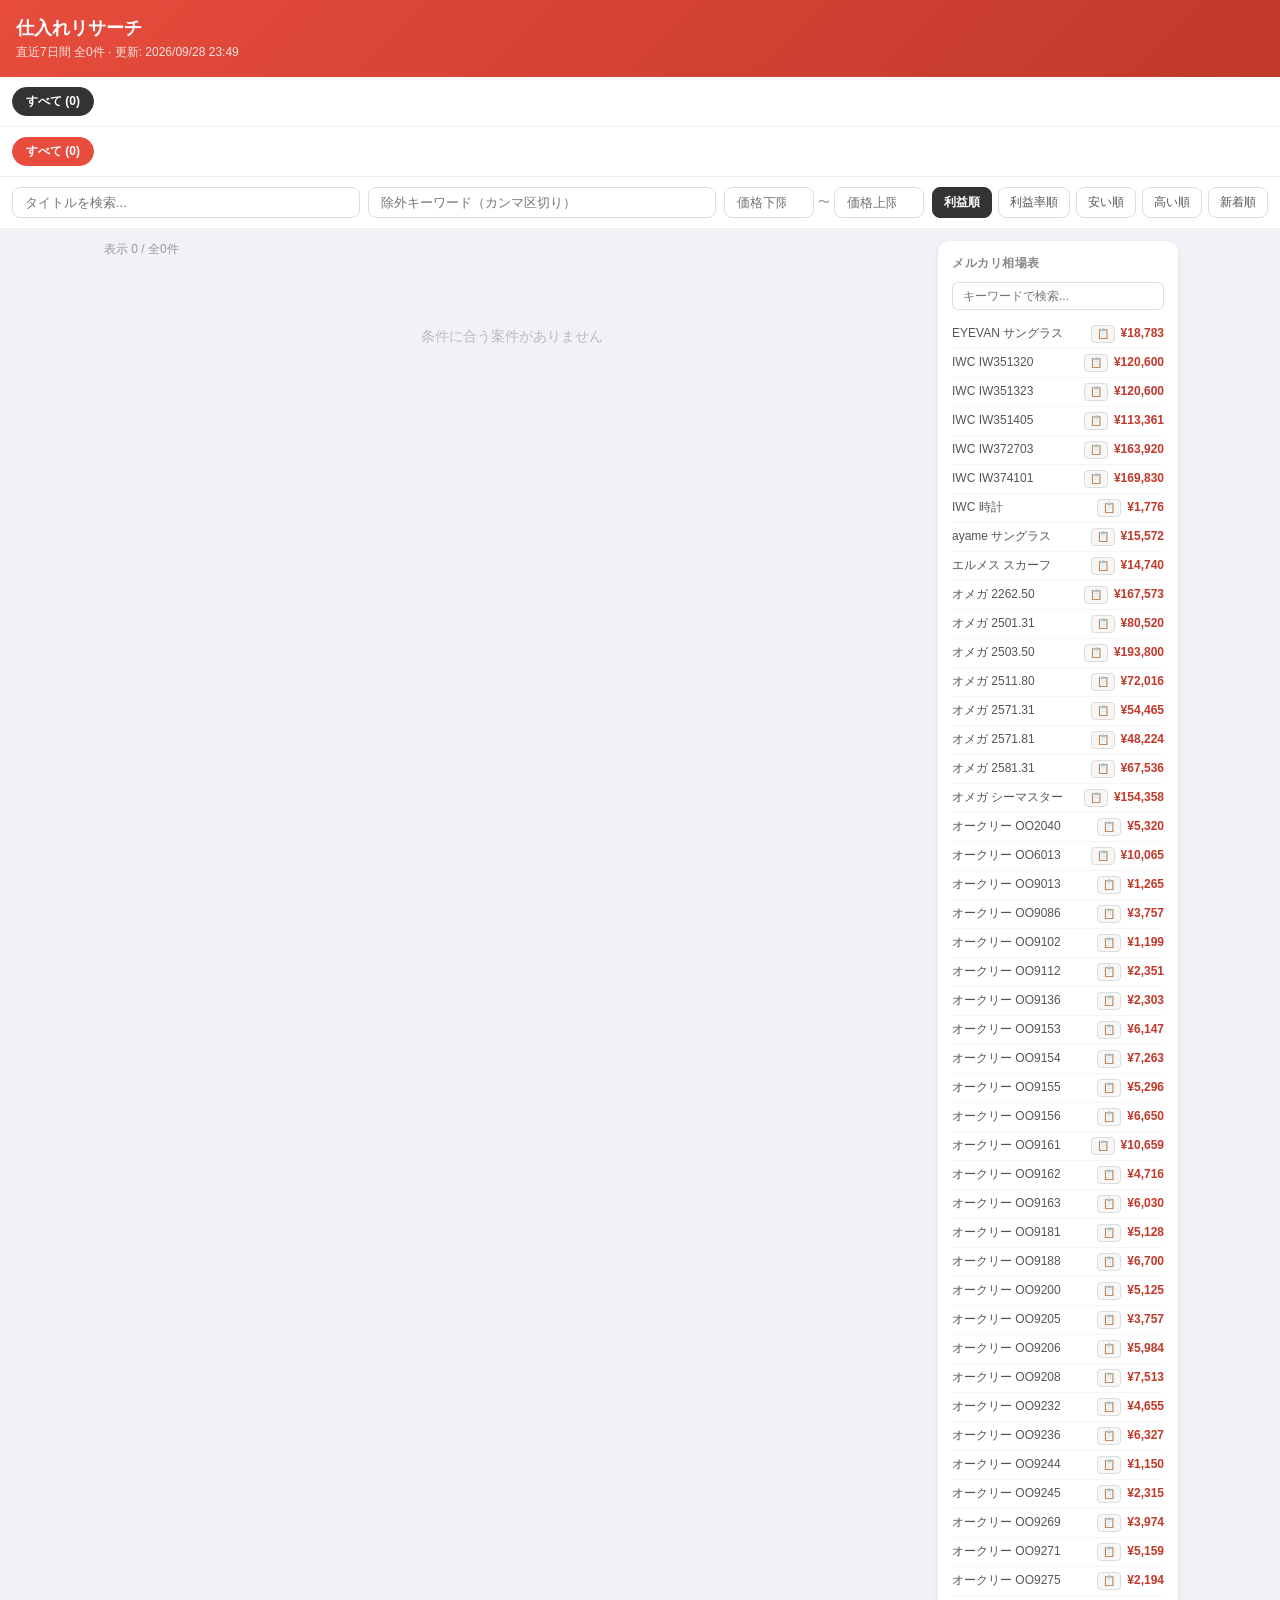
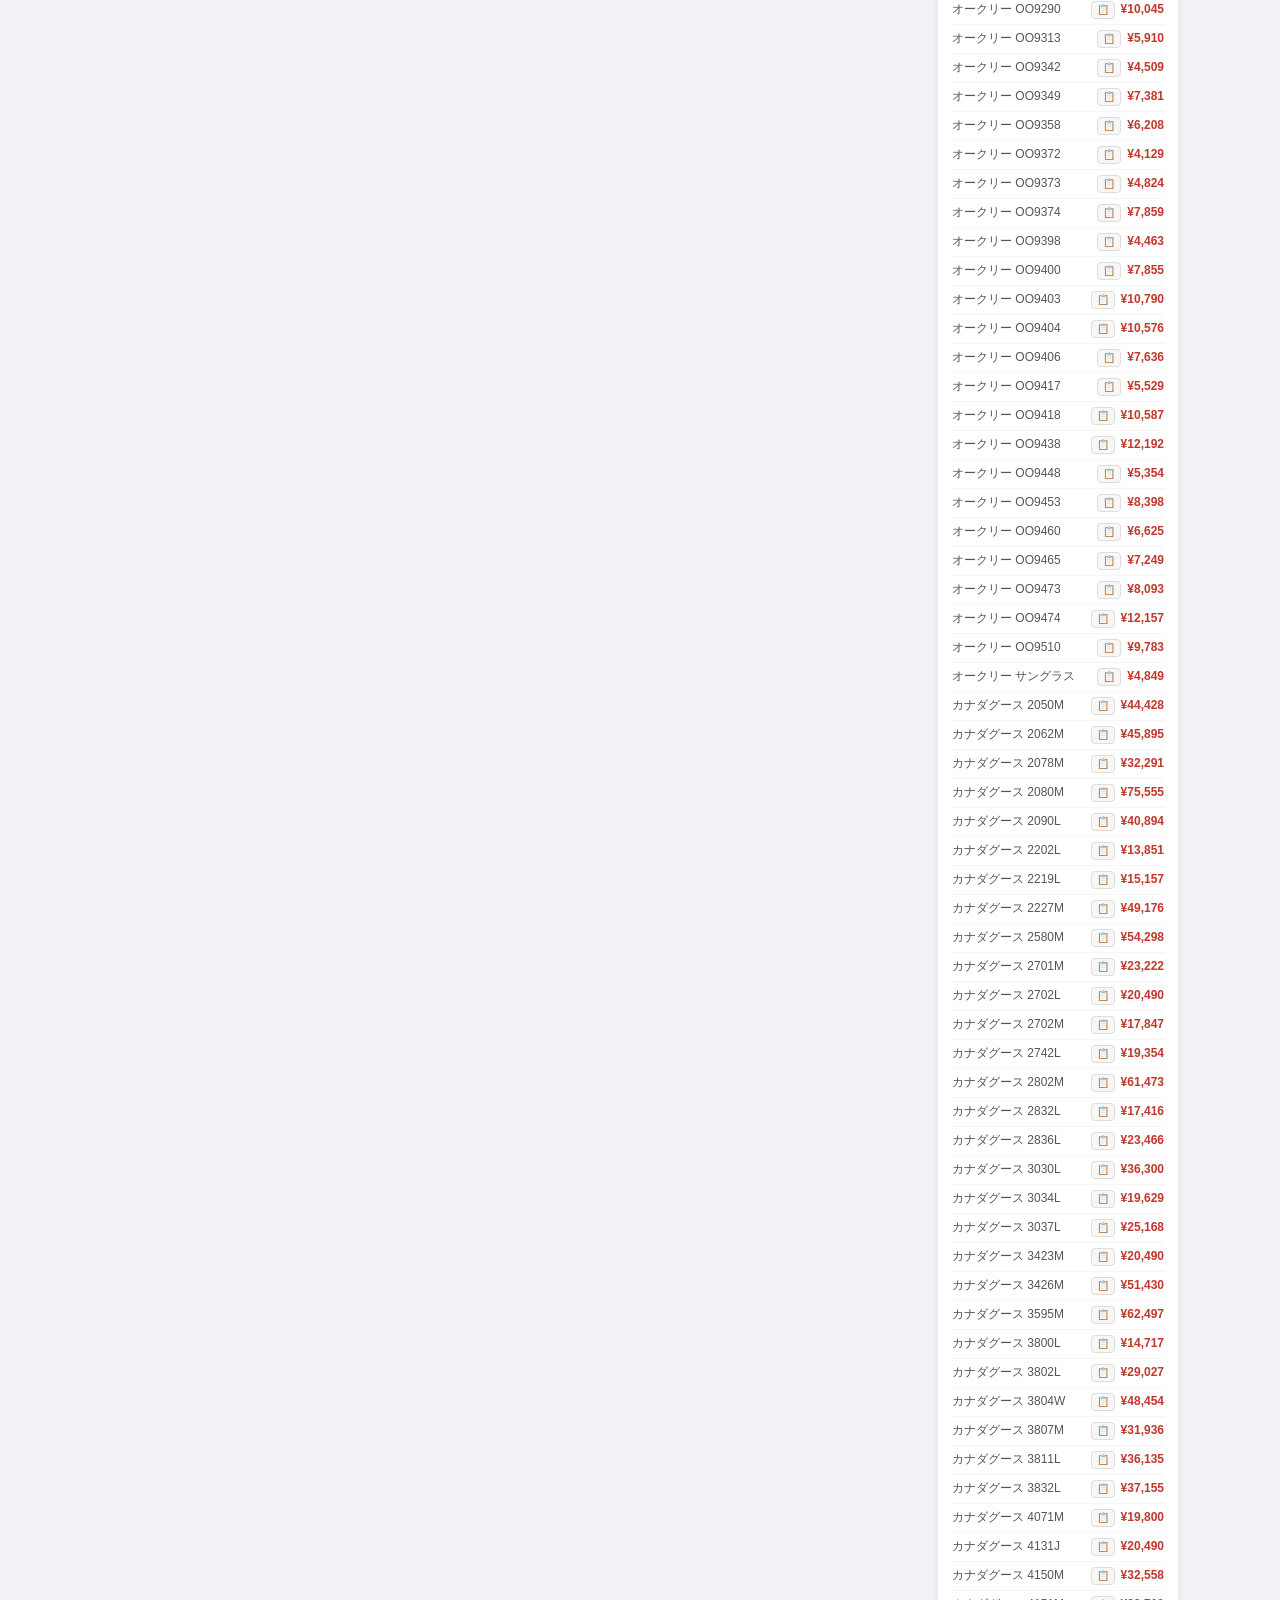
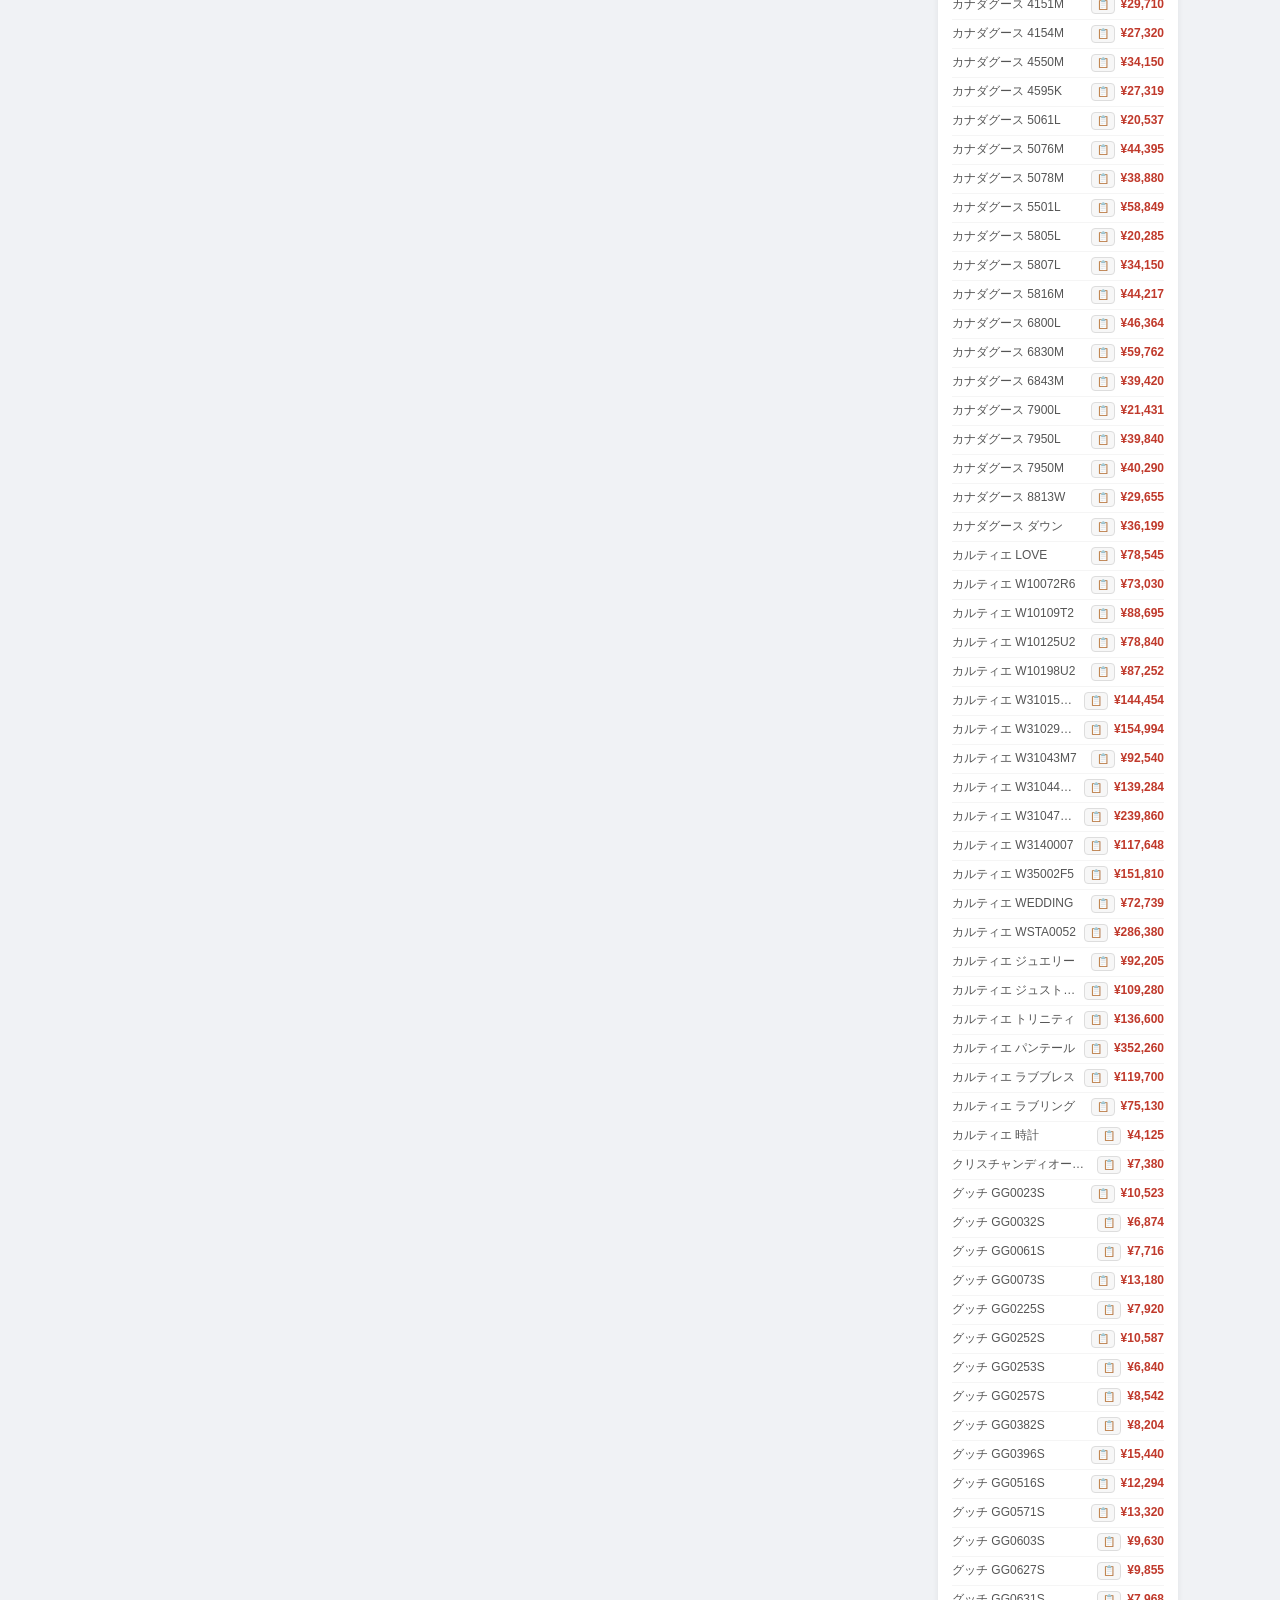
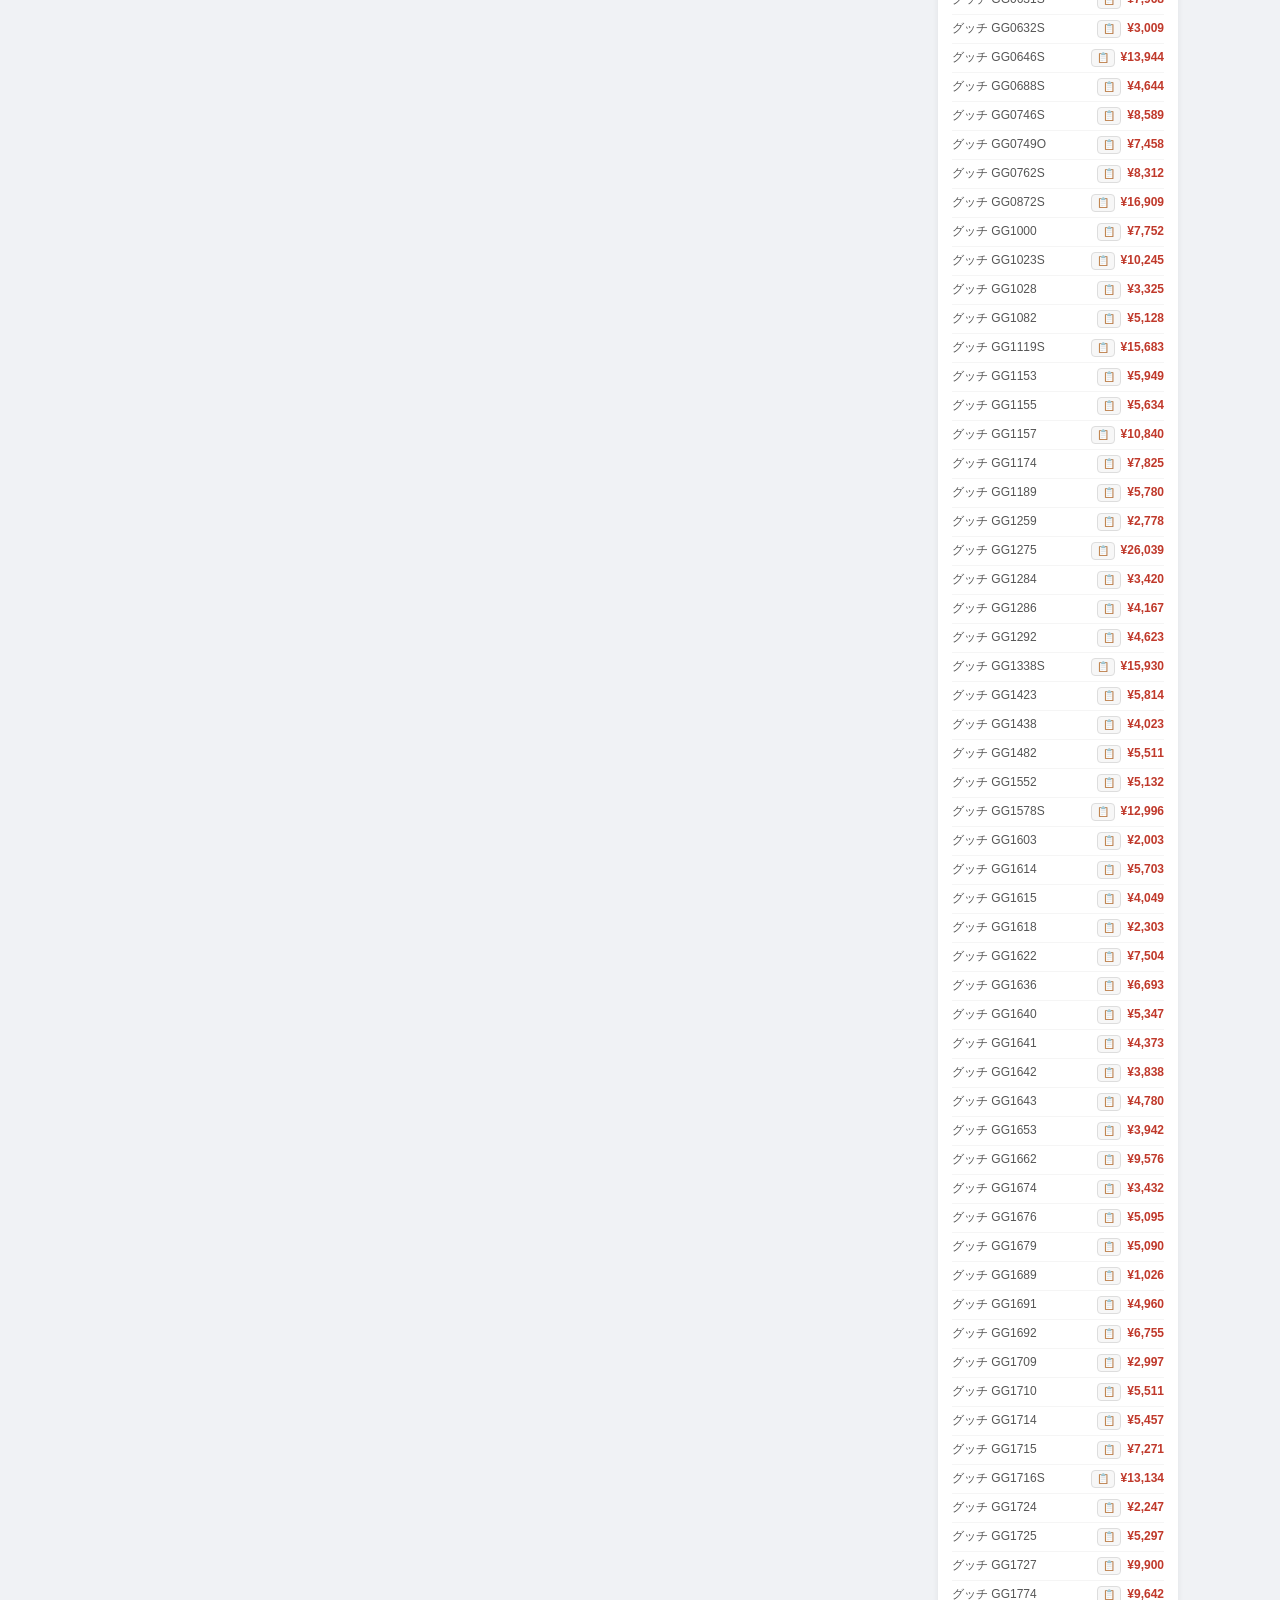
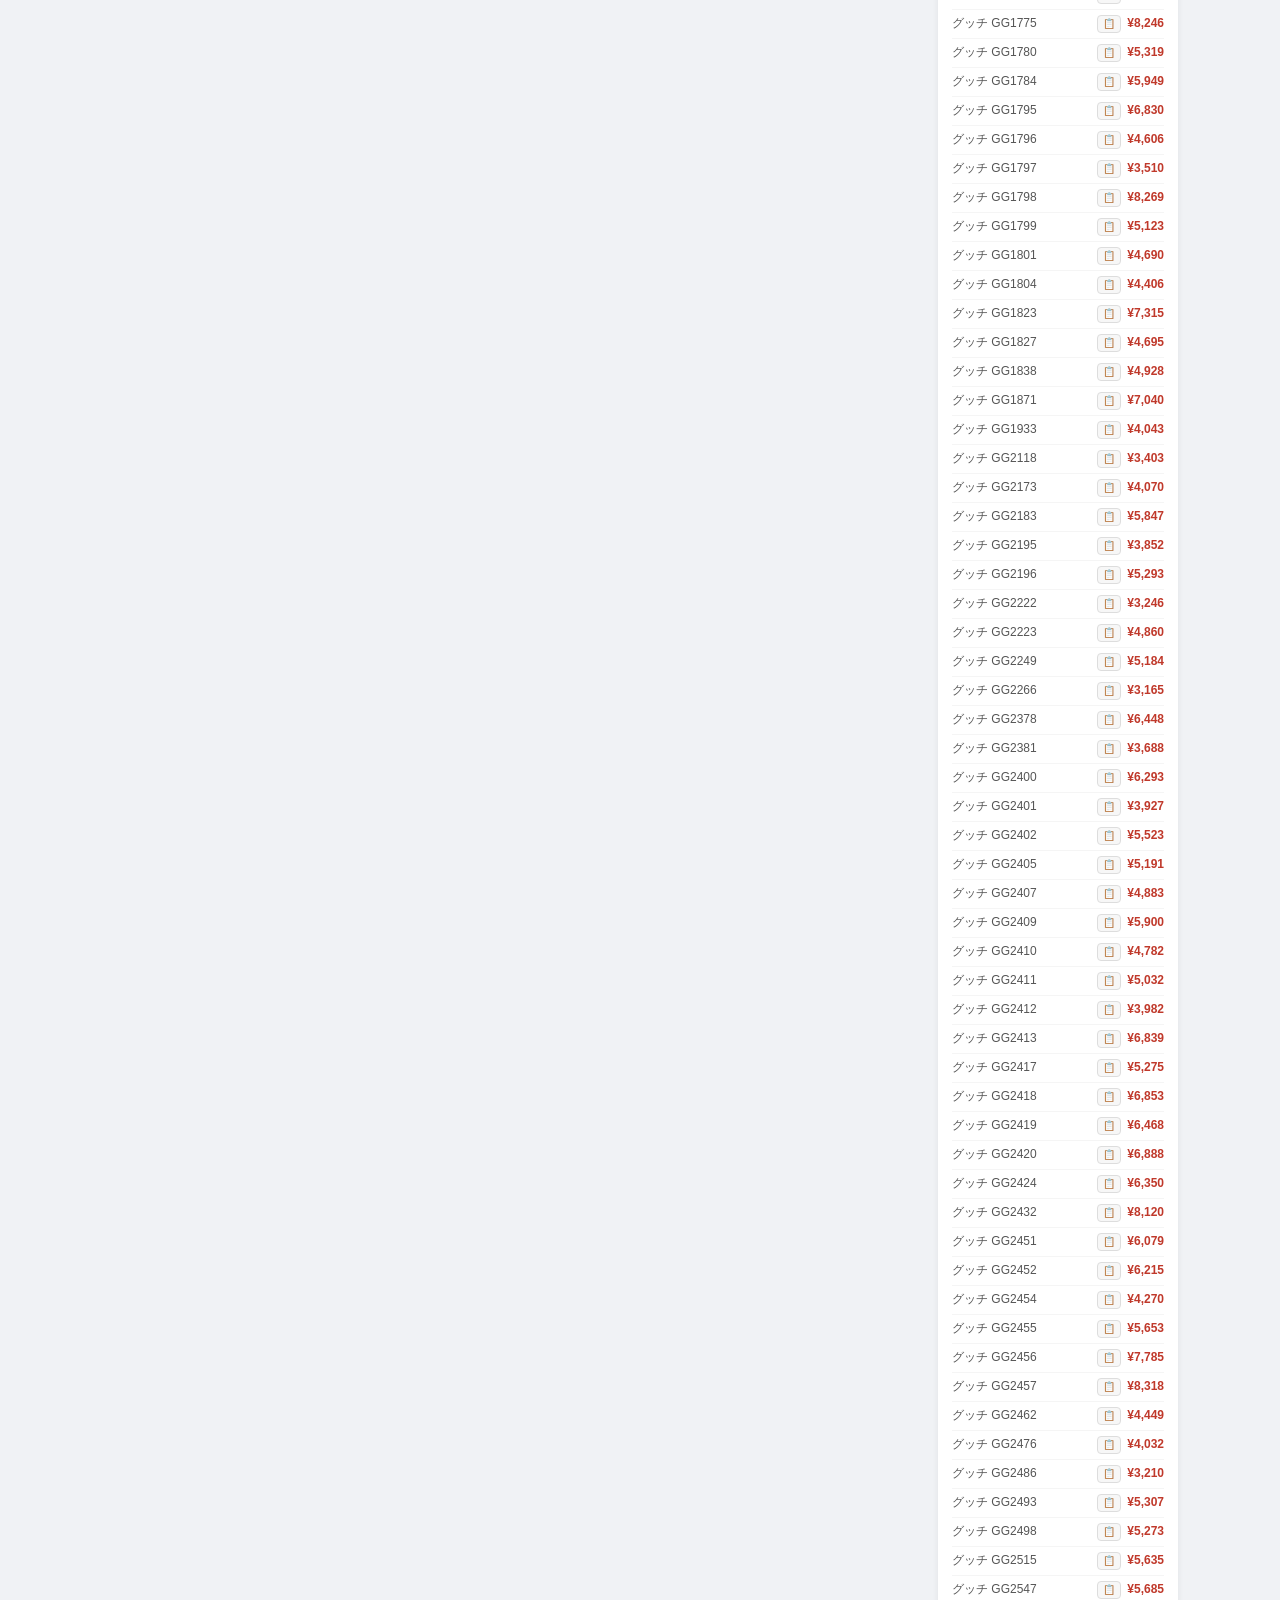
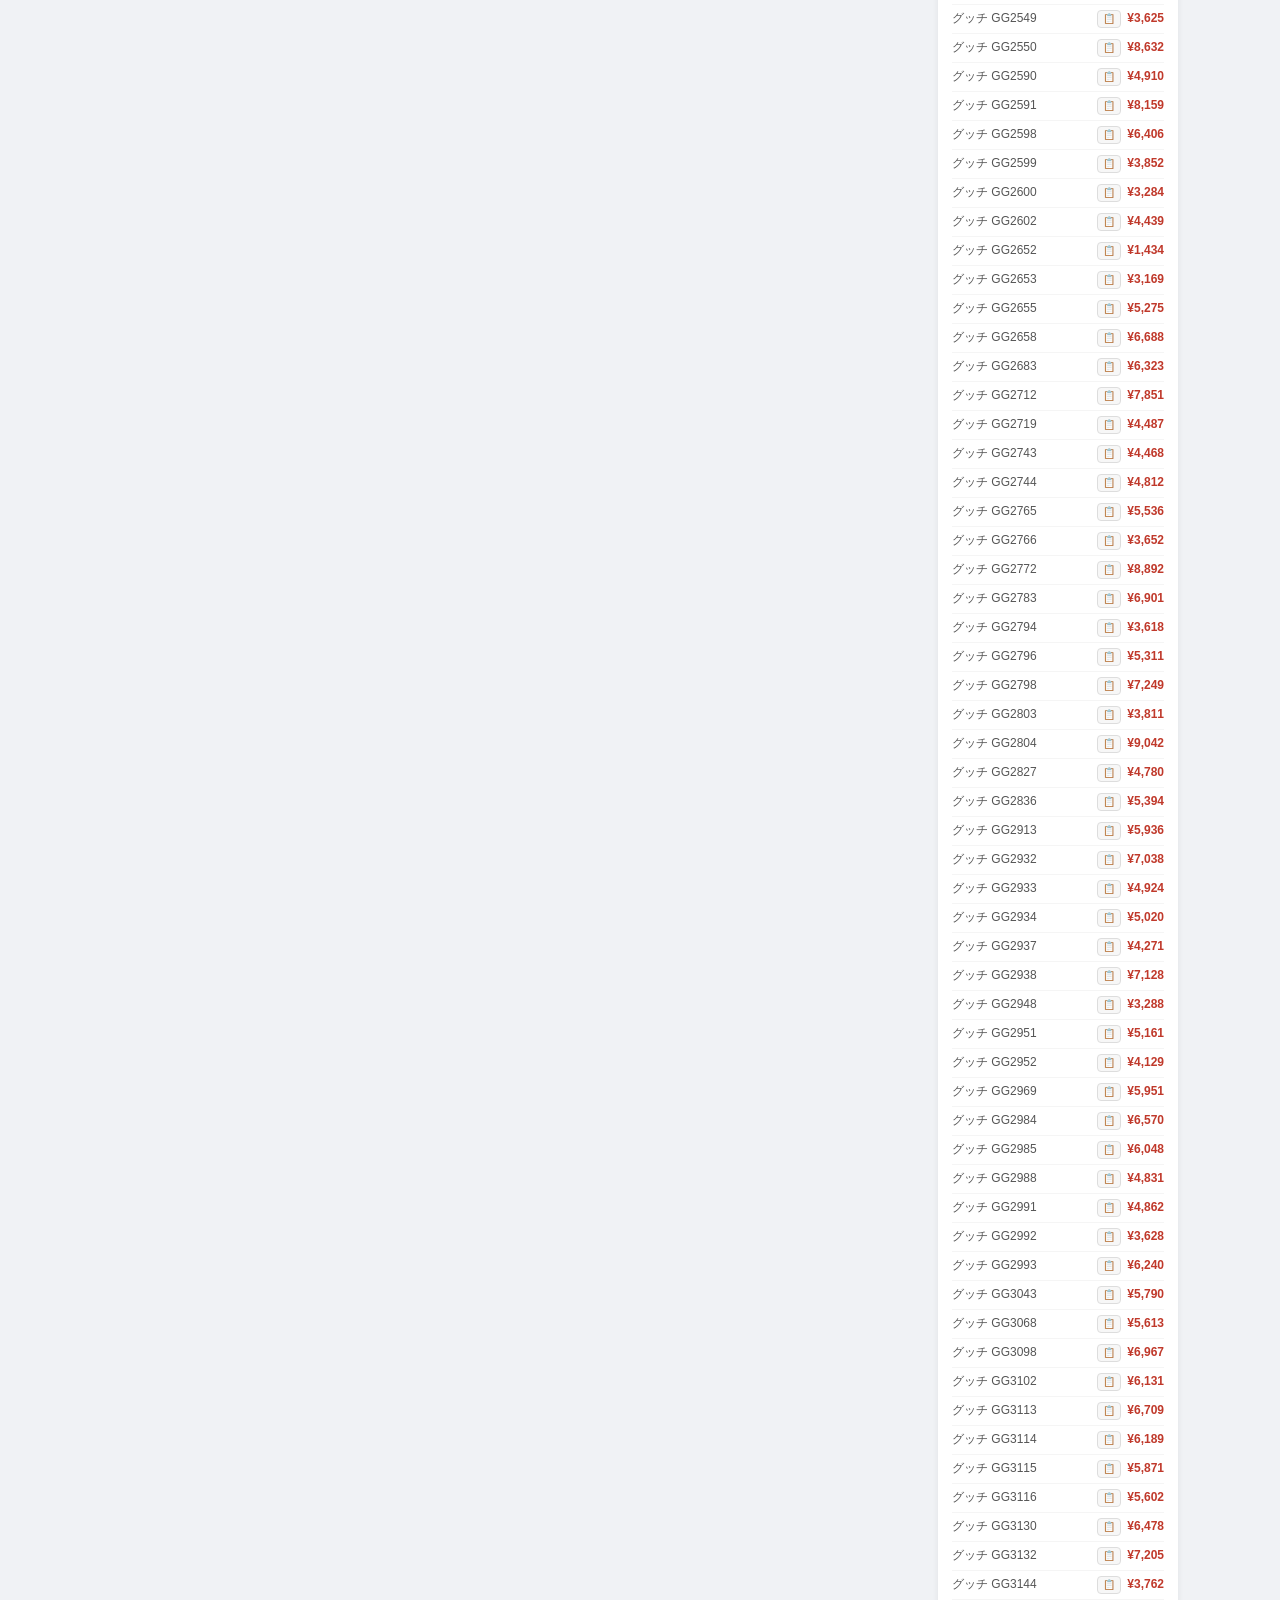
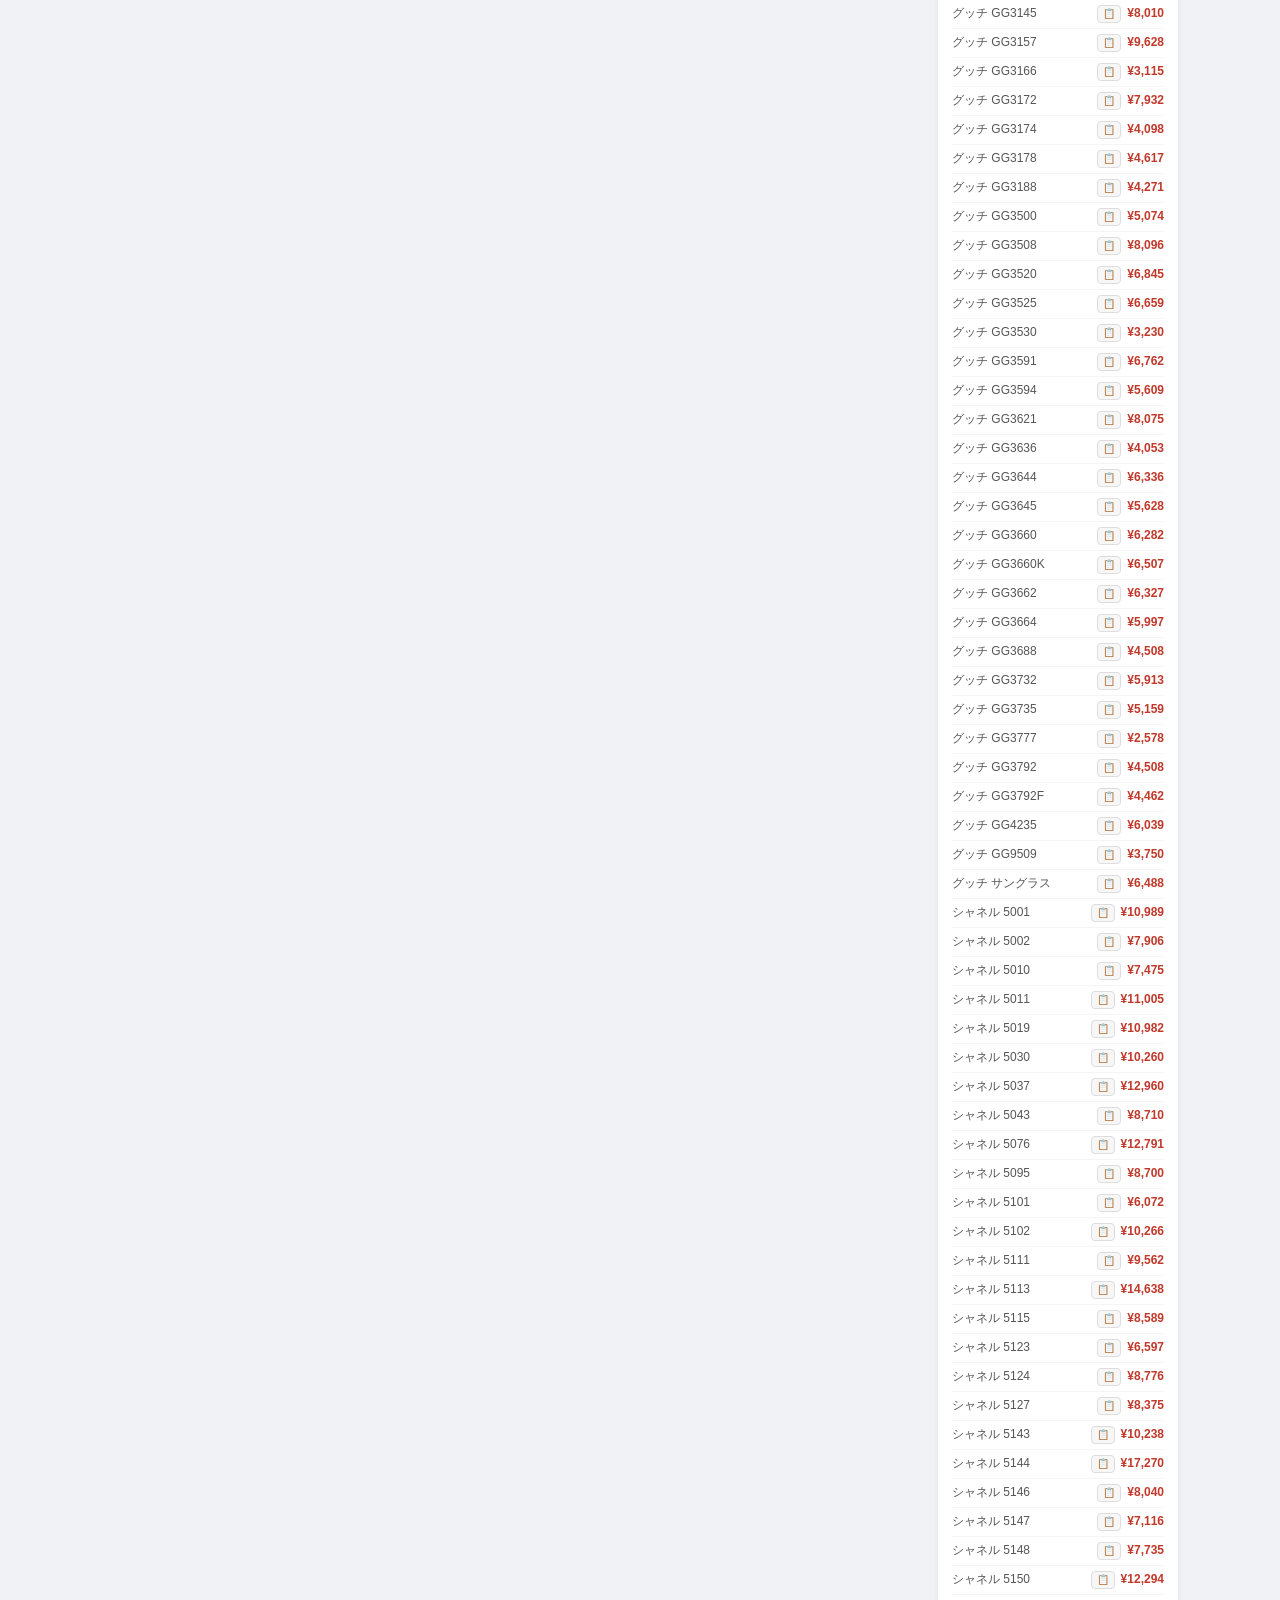
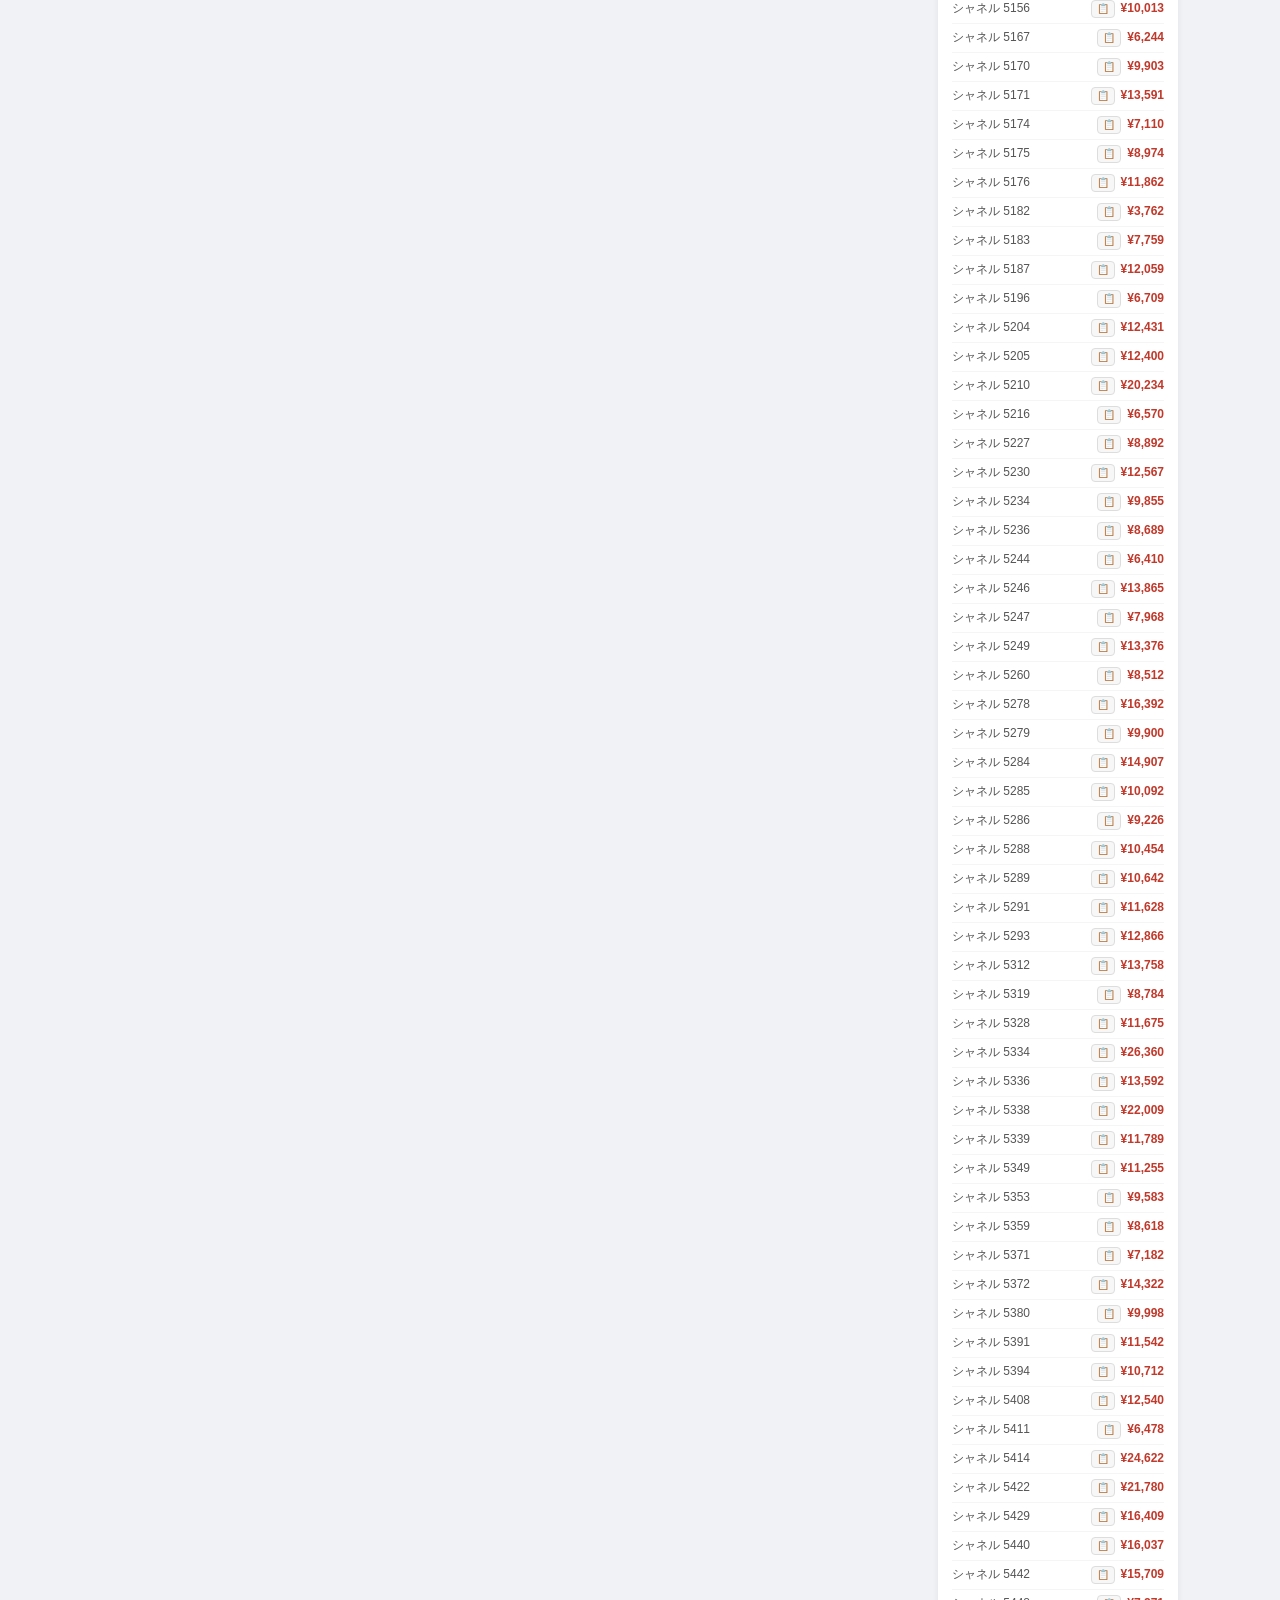
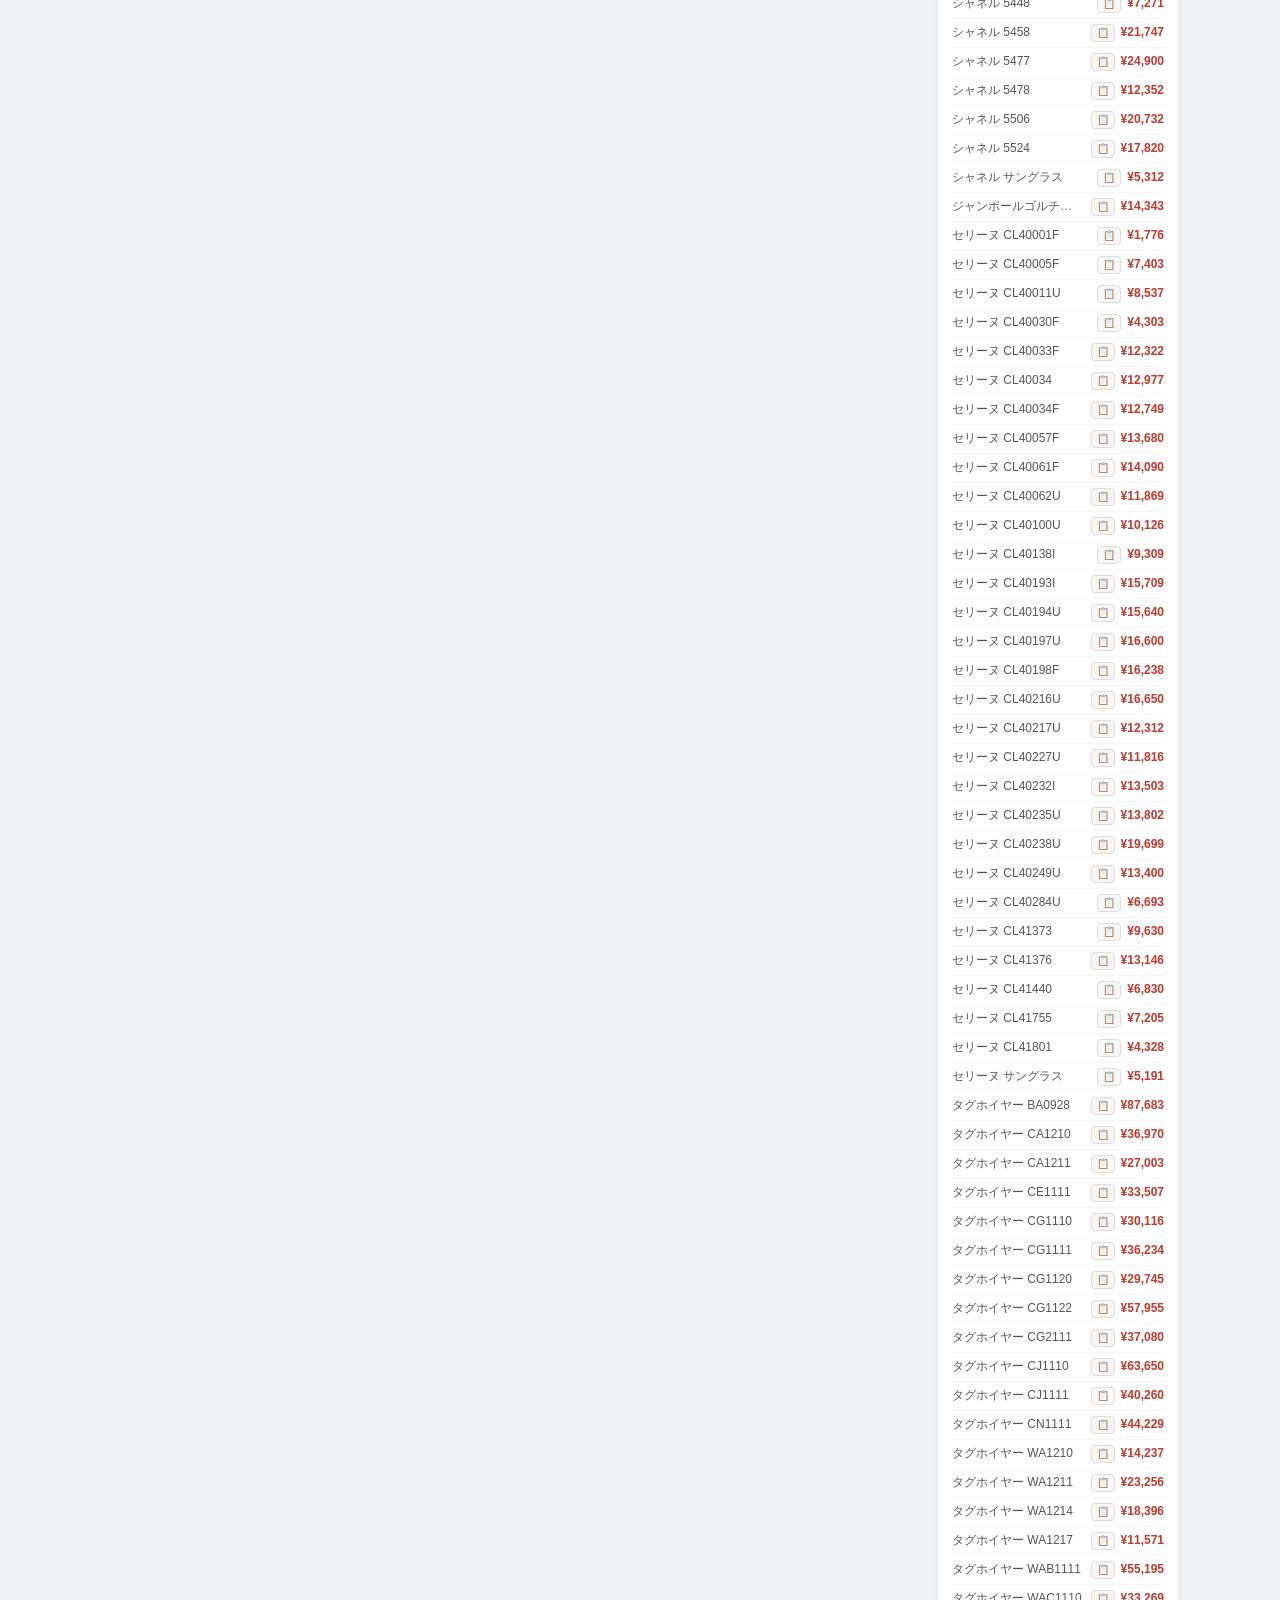
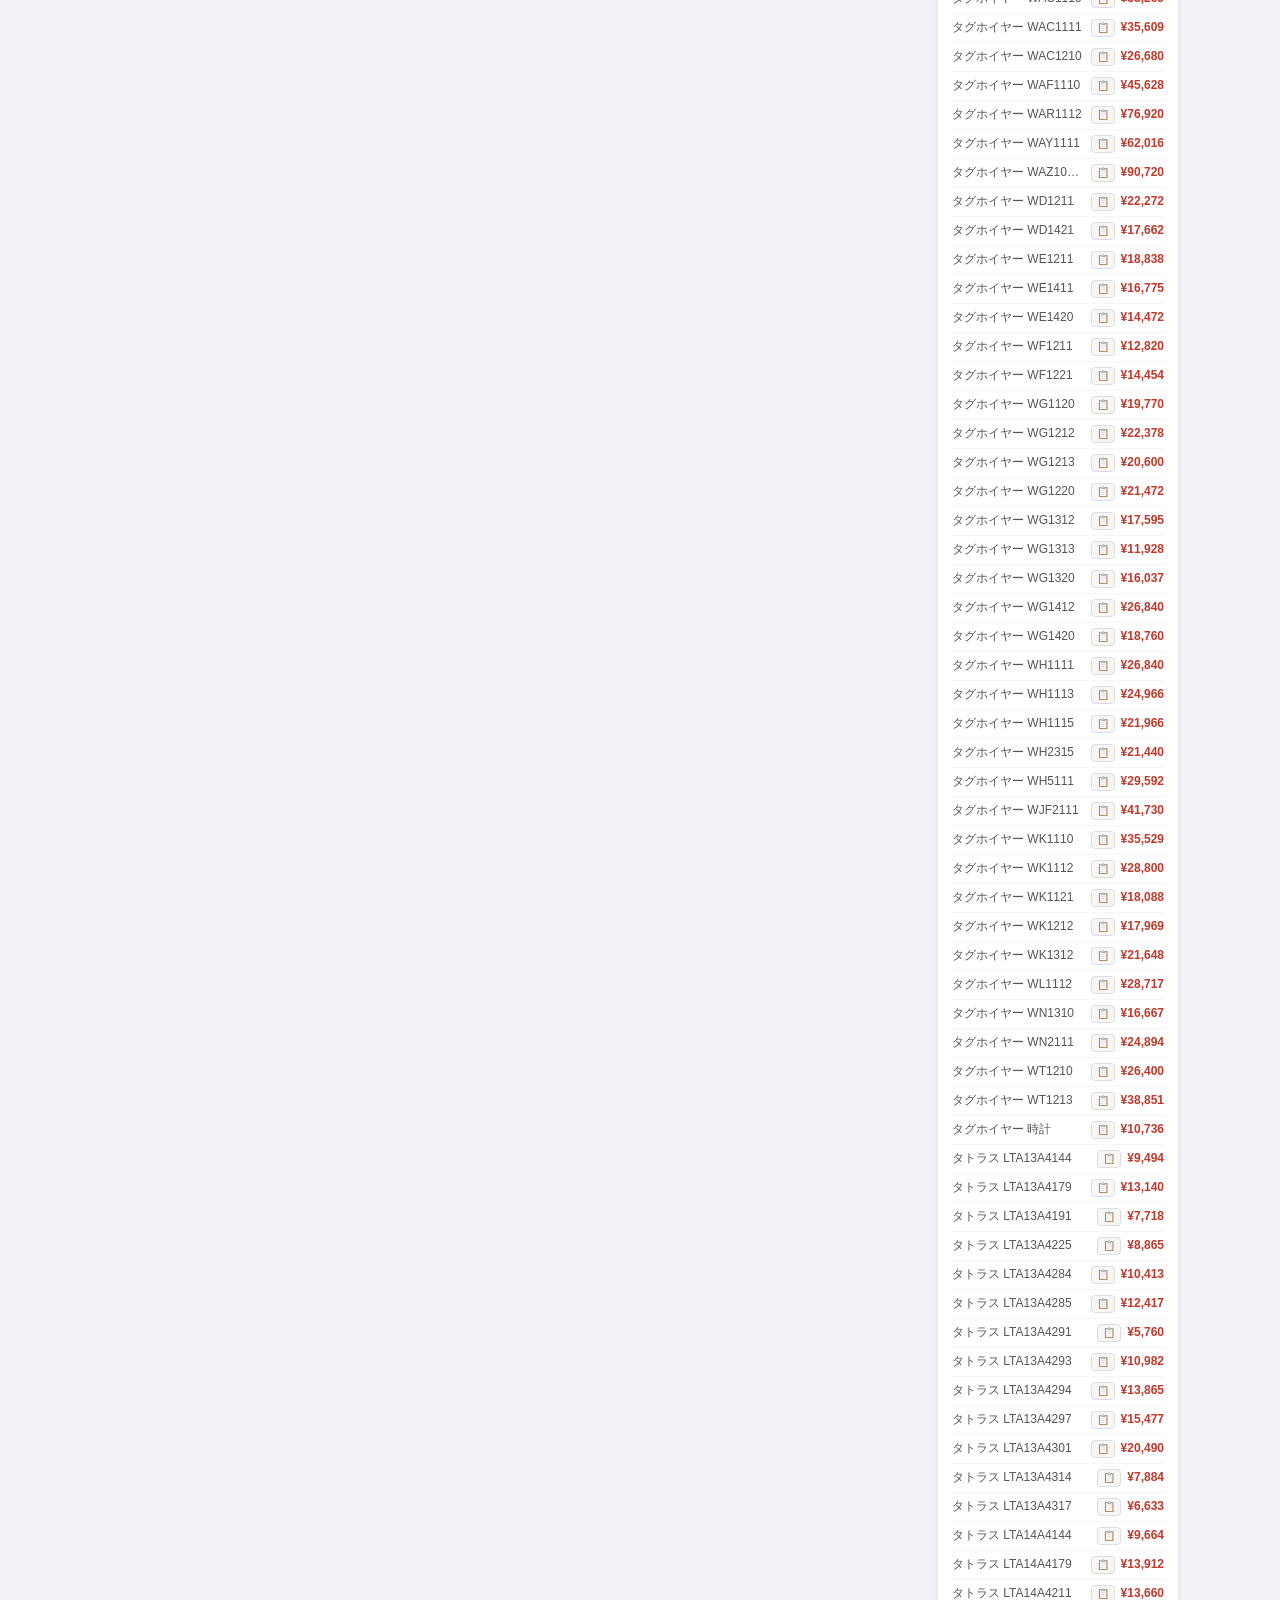
==== commit 3649eeac: "Update dashboard: 0 deals (2026-09-28 23:49)" ====
--- a/docs/index.html
+++ b/docs/index.html
@@ -9,7 +9,7 @@
 <body>
 <header>
   <h1>仕入れリサーチ</h1>
-  <p>直近7日間 全0件 · 更新: 2026/09/25 22:10</p>
+  <p>直近7日間 全0件 · 更新: 2026/09/28 23:49</p>
 </header>
 
 <div class="tab-bar" id="tabBar">
@@ -81,7 +81,7 @@
   const DEALS = [];
   const MARKETS = [{"keyword": "EYEVAN サングラス", "median_price": 18783, "min_price": 13660, "max_price": 23905, "sample_count": 5}, {"keyword": "IWC IW351320", "median_price": 120600, "min_price": 117250, "max_price": 123950, "sample_count": 6}, {"keyword": "IWC IW351323", "median_price": 120600, "min_price": 120600, "max_price": 120600, "sample_count": 1}, {"keyword": "IWC IW351405", "median_price": 113361, "min_price": 111048, "max_price": 115675, "sample_count": 2}, {"keyword": "IWC IW372703", "median_price": 163920, "min_price": 163920, "max_price": 163920, "sample_count": 1}, {"keyword": "IWC IW374101", "median_price": 169830, "min_price": 169830, "max_price": 169830, "sample_count": 1}, {"keyword": "IWC 時計", "median_price": 1776, "min_price": 1776, "max_price": 1776, "sample_count": 3}, {"keyword": "ayame サングラス", "median_price": 15572, "min_price": 15572, "max_price": 15572, "sample_count": 3}, {"keyword": "エルメス スカーフ", "median_price": 14740, "min_price": 14740, "max_price": 14740, "sample_count": 2}, {"keyword": "オメガ 2262.50", "median_price": 167573, "min_price": 149040, "max_price": 186106, "sample_count": 2}, {"keyword": "オメガ 2501.31", "median_price": 80520, "min_price": 80520, "max_price": 80520, "sample_count": 3}, {"keyword": "オメガ 2503.50", "median_price": 193800, "min_price": 193800, "max_price": 193800, "sample_count": 1}, {"keyword": "オメガ 2511.80", "median_price": 72016, "min_price": 67422, "max_price": 76610, "sample_count": 2}, {"keyword": "オメガ 2571.31", "median_price": 54465, "min_price": 54465, "max_price": 54465, "sample_count": 3}, {"keyword": "オメガ 2571.81", "median_price": 48224, "min_price": 35530, "max_price": 60918, "sample_count": 2}, {"keyword": "オメガ 2581.31", "median_price": 67536, "min_price": 67536, "max_price": 67536, "sample_count": 1}, {"keyword": "オメガ シーマスター", "median_price": 154358, "min_price": 35516, "max_price": 273200, "sample_count": 2}, {"keyword": "オークリー OO2040", "median_price": 5320, "min_price": 3325, "max_price": 7315, "sample_count": 2}, {"keyword": "オークリー OO6013", "median_price": 10065, "min_price": 10065, "max_price": 10065, "sample_count": 1}, {"keyword": "オークリー OO9013", "median_price": 1265, "min_price": 1231, "max_price": 1299, "sample_count": 2}, {"keyword": "オークリー OO9086", "median_price": 3757, "min_price": 3757, "max_price": 3757, "sample_count": 1}, {"keyword": "オークリー OO9102", "median_price": 1199, "min_price": 1199, "max_price": 1199, "sample_count": 3}, {"keyword": "オークリー OO9112", "median_price": 2351, "min_price": 1796, "max_price": 2907, "sample_count": 2}, {"keyword": "オークリー OO9136", "median_price": 2303, "min_price": 2303, "max_price": 2303, "sample_count": 1}, {"keyword": "オークリー OO9153", "median_price": 6147, "min_price": 6147, "max_price": 6147, "sample_count": 3}, {"keyword": "オークリー OO9154", "median_price": 7263, "min_price": 6687, "max_price": 7839, "sample_count": 4}, {"keyword": "オークリー OO9155", "median_price": 5296, "min_price": 5136, "max_price": 5457, "sample_count": 2}, {"keyword": "オークリー OO9156", "median_price": 6650, "min_price": 6650, "max_price": 6650, "sample_count": 1}, {"keyword": "オークリー OO9161", "median_price": 10659, "min_price": 10659, "max_price": 10659, "sample_count": 1}, {"keyword": "オークリー OO9162", "median_price": 4716, "min_price": 4716, "max_price": 4716, "sample_count": 3}, {"keyword": "オークリー OO9163", "median_price": 6030, "min_price": 6030, "max_price": 6030, "sample_count": 1}, {"keyword": "オークリー OO9181", "median_price": 5128, "min_price": 5128, "max_price": 5128, "sample_count": 1}, {"keyword": "オークリー OO9188", "median_price": 6700, "min_price": 6600, "max_price": 8040, "sample_count": 5}, {"keyword": "オークリー OO9200", "median_price": 5125, "min_price": 3942, "max_price": 6570, "sample_count": 5}, {"keyword": "オークリー OO9205", "median_price": 3757, "min_price": 3757, "max_price": 3757, "sample_count": 1}, {"keyword": "オークリー OO9206", "median_price": 5984, "min_price": 2394, "max_price": 9575, "sample_count": 2}, {"keyword": "オークリー OO9208", "median_price": 7513, "min_price": 7513, "max_price": 7513, "sample_count": 1}, {"keyword": "オークリー OO9232", "median_price": 4655, "min_price": 4655, "max_price": 4655, "sample_count": 1}, {"keyword": "オークリー OO9236", "median_price": 6327, "min_price": 5130, "max_price": 7524, "sample_count": 4}, {"keyword": "オークリー OO9244", "median_price": 1150, "min_price": 1093, "max_price": 1208, "sample_count": 2}, {"keyword": "オークリー OO9245", "median_price": 2315, "min_price": 1229, "max_price": 3401, "sample_count": 2}, {"keyword": "オークリー OO9269", "median_price": 3974, "min_price": 3397, "max_price": 4359, "sample_count": 5}, {"keyword": "オークリー OO9271", "median_price": 5159, "min_price": 4355, "max_price": 5963, "sample_count": 2}, {"keyword": "オークリー OO9275", "median_price": 2194, "min_price": 2194, "max_price": 2194, "sample_count": 1}, {"keyword": "オークリー OO9290", "median_price": 10045, "min_price": 8721, "max_price": 11370, "sample_count": 2}, {"keyword": "オークリー OO9313", "median_price": 5910, "min_price": 5288, "max_price": 6532, "sample_count": 2}, {"keyword": "オークリー OO9342", "median_price": 4509, "min_price": 4509, "max_price": 4509, "sample_count": 1}, {"keyword": "オークリー OO9349", "median_price": 7381, "min_price": 5704, "max_price": 7918, "sample_count": 5}, {"keyword": "オークリー OO9358", "median_price": 6208, "min_price": 5847, "max_price": 6570, "sample_count": 2}, {"keyword": "オークリー OO9372", "median_price": 4129, "min_price": 4129, "max_price": 4129, "sample_count": 1}, {"keyword": "オークリー OO9373", "median_price": 4824, "min_price": 2948, "max_price": 6700, "sample_count": 2}, {"keyword": "オークリー OO9374", "median_price": 7859, "min_price": 7859, "max_price": 7859, "sample_count": 3}, {"keyword": "オークリー OO9398", "median_price": 4463, "min_price": 4279, "max_price": 4648, "sample_count": 4}, {"keyword": "オークリー OO9400", "median_price": 7855, "min_price": 6830, "max_price": 10108, "sample_count": 5}, {"keyword": "オークリー OO9403", "median_price": 10790, "min_price": 10292, "max_price": 11288, "sample_count": 4}, {"keyword": "オークリー OO9404", "median_price": 10576, "min_price": 10576, "max_price": 10576, "sample_count": 1}, {"keyword": "オークリー OO9406", "median_price": 7636, "min_price": 7636, "max_price": 7636, "sample_count": 3}, {"keyword": "オークリー OO9417", "median_price": 5529, "min_price": 2335, "max_price": 8723, "sample_count": 2}, {"keyword": "オークリー OO9418", "median_price": 10587, "min_price": 10587, "max_price": 10587, "sample_count": 2}, {"keyword": "オークリー OO9438", "median_price": 12192, "min_price": 12192, "max_price": 12192, "sample_count": 1}, {"keyword": "オークリー OO9448", "median_price": 5354, "min_price": 5354, "max_price": 5354, "sample_count": 3}, {"keyword": "オークリー OO9453", "median_price": 8398, "min_price": 8398, "max_price": 8398, "sample_count": 1}, {"keyword": "オークリー OO9460", "median_price": 6625, "min_price": 4030, "max_price": 9221, "sample_count": 2}, {"keyword": "オークリー OO9465", "median_price": 7249, "min_price": 1957, "max_price": 11862, "sample_count": 5}, {"keyword": "オークリー OO9473", "median_price": 8093, "min_price": 5464, "max_price": 10723, "sample_count": 2}, {"keyword": "オークリー OO9474", "median_price": 12157, "min_price": 12157, "max_price": 12157, "sample_count": 1}, {"keyword": "オークリー OO9510", "median_price": 9783, "min_price": 9783, "max_price": 9783, "sample_count": 1}, {"keyword": "オークリー サングラス", "median_price": 4849, "min_price": 3552, "max_price": 6147, "sample_count": 4}, {"keyword": "カナダグース 2050M", "median_price": 44428, "min_price": 43217, "max_price": 45640, "sample_count": 2}, {"keyword": "カナダグース 2062M", "median_price": 45895, "min_price": 42880, "max_price": 48910, "sample_count": 4}, {"keyword": "カナダグース 2078M", "median_price": 32291, "min_price": 32291, "max_price": 32291, "sample_count": 1}, {"keyword": "カナダグース 2080M", "median_price": 75555, "min_price": 75555, "max_price": 75555, "sample_count": 1}, {"keyword": "カナダグース 2090L", "median_price": 40894, "min_price": 34413, "max_price": 47376, "sample_count": 2}, {"keyword": "カナダグース 2202L", "median_price": 13851, "min_price": 13851, "max_price": 13851, "sample_count": 1}, {"keyword": "カナダグース 2219L", "median_price": 15157, "min_price": 15157, "max_price": 15157, "sample_count": 1}, {"keyword": "カナダグース 2227M", "median_price": 49176, "min_price": 49176, "max_price": 49176, "sample_count": 3}, {"keyword": "カナダグース 2580M", "median_price": 54298, "min_price": 53957, "max_price": 54640, "sample_count": 4}, {"keyword": "カナダグース 2701M", "median_price": 23222, "min_price": 19123, "max_price": 25954, "sample_count": 6}, {"keyword": "カナダグース 2702L", "median_price": 20490, "min_price": 20490, "max_price": 20490, "sample_count": 3}, {"keyword": "カナダグース 2702M", "median_price": 17847, "min_price": 15203, "max_price": 21152, "sample_count": 7}, {"keyword": "カナダグース 2742L", "median_price": 19354, "min_price": 19354, "max_price": 19354, "sample_count": 1}, {"keyword": "カナダグース 2802M", "median_price": 61473, "min_price": 56846, "max_price": 66100, "sample_count": 2}, {"keyword": "カナダグース 2832L", "median_price": 17416, "min_price": 16734, "max_price": 17758, "sample_count": 6}, {"keyword": "カナダグース 2836L", "median_price": 23466, "min_price": 23466, "max_price": 23466, "sample_count": 1}, {"keyword": "カナダグース 3030L", "median_price": 36300, "min_price": 36300, "max_price": 36300, "sample_count": 1}, {"keyword": "カナダグース 3034L", "median_price": 19629, "min_price": 13592, "max_price": 25667, "sample_count": 2}, {"keyword": "カナダグース 3037L", "median_price": 25168, "min_price": 21176, "max_price": 29160, "sample_count": 4}, {"keyword": "カナダグース 3423M", "median_price": 20490, "min_price": 20490, "max_price": 20490, "sample_count": 1}, {"keyword": "カナダグース 3426M", "median_price": 51430, "min_price": 51430, "max_price": 51430, "sample_count": 3}, {"keyword": "カナダグース 3595M", "median_price": 62497, "min_price": 57690, "max_price": 67305, "sample_count": 2}, {"keyword": "カナダグース 3800L", "median_price": 14717, "min_price": 13797, "max_price": 15637, "sample_count": 4}, {"keyword": "カナダグース 3802L", "median_price": 29027, "min_price": 27320, "max_price": 30735, "sample_count": 4}, {"keyword": "カナダグース 3804W", "median_price": 48454, "min_price": 18068, "max_price": 78840, "sample_count": 2}, {"keyword": "カナダグース 3807M", "median_price": 31936, "min_price": 19830, "max_price": 44042, "sample_count": 2}, {"keyword": "カナダグース 3811L", "median_price": 36135, "min_price": 36135, "max_price": 36135, "sample_count": 1}, {"keyword": "カナダグース 3832L", "median_price": 37155, "min_price": 21036, "max_price": 53274, "sample_count": 2}, {"keyword": "カナダグース 4071M", "median_price": 19800, "min_price": 13200, "max_price": 30360, "sample_count": 7}, {"keyword": "カナダグース 4131J", "median_price": 20490, "min_price": 17075, "max_price": 23905, "sample_count": 2}, {"keyword": "カナダグース 4150M", "median_price": 32558, "min_price": 32558, "max_price": 32558, "sample_count": 3}, {"keyword": "カナダグース 4151M", "median_price": 29710, "min_price": 21856, "max_price": 37565, "sample_count": 4}, {"keyword": "カナダグース 4154M", "median_price": 27320, "min_price": 20490, "max_price": 34150, "sample_count": 4}, {"keyword": "カナダグース 4550M", "median_price": 34150, "min_price": 34150, "max_price": 34150, "sample_count": 3}, {"keyword": "カナダグース 4595K", "median_price": 27319, "min_price": 27319, "max_price": 27319, "sample_count": 1}, {"keyword": "カナダグース 5061L", "median_price": 20537, "min_price": 18560, "max_price": 22515, "sample_count": 2}, {"keyword": "カナダグース 5076M", "median_price": 44395, "min_price": 40843, "max_price": 47810, "sample_count": 5}, {"keyword": "カナダグース 5078M", "median_price": 38880, "min_price": 38880, "max_price": 38880, "sample_count": 1}, {"keyword": "カナダグース 5501L", "median_price": 58849, "min_price": 58849, "max_price": 58849, "sample_count": 1}, {"keyword": "カナダグース 5805L", "median_price": 20285, "min_price": 20285, "max_price": 20285, "sample_count": 1}, {"keyword": "カナダグース 5807L", "median_price": 34150, "min_price": 34150, "max_price": 34150, "sample_count": 1}, {"keyword": "カナダグース 5816M", "median_price": 44217, "min_price": 42375, "max_price": 46060, "sample_count": 2}, {"keyword": "カナダグース 6800L", "median_price": 46364, "min_price": 46364, "max_price": 46364, "sample_count": 3}, {"keyword": "カナダグース 6830M", "median_price": 59762, "min_price": 58055, "max_price": 61470, "sample_count": 2}, {"keyword": "カナダグース 6843M", "median_price": 39420, "min_price": 36135, "max_price": 42705, "sample_count": 2}, {"keyword": "カナダグース 7900L", "median_price": 21431, "min_price": 21431, "max_price": 21431, "sample_count": 1}, {"keyword": "カナダグース 7950L", "median_price": 39840, "min_price": 36520, "max_price": 43160, "sample_count": 6}, {"keyword": "カナダグース 7950M", "median_price": 40290, "min_price": 36185, "max_price": 44395, "sample_count": 2}, {"keyword": "カナダグース 8813W", "median_price": 29655, "min_price": 29655, "max_price": 29655, "sample_count": 1}, {"keyword": "カナダグース ダウン", "median_price": 36199, "min_price": 34150, "max_price": 39614, "sample_count": 5}, {"keyword": "カルティエ LOVE", "median_price": 78545, "min_price": 9221, "max_price": 136600, "sample_count": 8}, {"keyword": "カルティエ W10072R6", "median_price": 73030, "min_price": 73030, "max_price": 73030, "sample_count": 1}, {"keyword": "カルティエ W10109T2", "median_price": 88695, "min_price": 88695, "max_price": 88695, "sample_count": 1}, {"keyword": "カルティエ W10125U2", "median_price": 78840, "min_price": 78840, "max_price": 78840, "sample_count": 1}, {"keyword": "カルティエ W10198U2", "median_price": 87252, "min_price": 87252, "max_price": 87252, "sample_count": 1}, {"keyword": "カルティエ W31015M7", "median_price": 144454, "min_price": 143430, "max_price": 145479, "sample_count": 2}, {"keyword": "カルティエ W31029M7", "median_price": 154994, "min_price": 142239, "max_price": 167750, "sample_count": 2}, {"keyword": "カルティエ W31043M7", "median_price": 92540, "min_price": 92540, "max_price": 92540, "sample_count": 1}, {"keyword": "カルティエ W31044M7", "median_price": 139284, "min_price": 139284, "max_price": 139284, "sample_count": 1}, {"keyword": "カルティエ W31047M7", "median_price": 239860, "min_price": 239860, "max_price": 239860, "sample_count": 1}, {"keyword": "カルティエ W3140007", "median_price": 117648, "min_price": 117648, "max_price": 117648, "sample_count": 1}, {"keyword": "カルティエ W35002F5", "median_price": 151810, "min_price": 151810, "max_price": 151810, "sample_count": 1}, {"keyword": "カルティエ WEDDING", "median_price": 72739, "min_price": 32784, "max_price": 112695, "sample_count": 2}, {"keyword": "カルティエ WSTA0052", "median_price": 286380, "min_price": 286380, "max_price": 286380, "sample_count": 1}, {"keyword": "カルティエ ジュエリー", "median_price": 92205, "min_price": 92205, "max_price": 92205, "sample_count": 1}, {"keyword": "カルティエ ジュストアンクル", "median_price": 109280, "min_price": 109280, "max_price": 109280, "sample_count": 3}, {"keyword": "カルティエ トリニティ", "median_price": 136600, "min_price": 112695, "max_price": 160505, "sample_count": 4}, {"keyword": "カルティエ パンテール", "median_price": 352260, "min_price": 352260, "max_price": 352260, "sample_count": 1}, {"keyword": "カルティエ ラブブレス", "median_price": 119700, "min_price": 119700, "max_price": 119700, "sample_count": 3}, {"keyword": "カルティエ ラブリング", "median_price": 75130, "min_price": 17075, "max_price": 81960, "sample_count": 7}, {"keyword": "カルティエ 時計", "median_price": 4125, "min_price": 2445, "max_price": 5806, "sample_count": 4}, {"keyword": "クリスチャンディオール サングラス", "median_price": 7380, "min_price": 3899, "max_price": 10862, "sample_count": 2}, {"keyword": "グッチ GG0023S", "median_price": 10523, "min_price": 10523, "max_price": 10523, "sample_count": 1}, {"keyword": "グッチ GG0032S", "median_price": 6874, "min_price": 6237, "max_price": 7511, "sample_count": 2}, {"keyword": "グッチ GG0061S", "median_price": 7716, "min_price": 7716, "max_price": 7716, "sample_count": 1}, {"keyword": "グッチ GG0073S", "median_price": 13180, "min_price": 13180, "max_price": 13180, "sample_count": 1}, {"keyword": "グッチ GG0225S", "median_price": 7920, "min_price": 7920, "max_price": 7920, "sample_count": 1}, {"keyword": "グッチ GG0252S", "median_price": 10587, "min_price": 10587, "max_price": 10587, "sample_count": 1}, {"keyword": "グッチ GG0253S", "median_price": 6840, "min_price": 6840, "max_price": 6840, "sample_count": 1}, {"keyword": "グッチ GG0257S", "median_price": 8542, "min_price": 6030, "max_price": 11055, "sample_count": 2}, {"keyword": "グッチ GG0382S", "median_price": 8204, "min_price": 8075, "max_price": 8333, "sample_count": 2}, {"keyword": "グッチ GG0396S", "median_price": 15440, "min_price": 15440, "max_price": 15440, "sample_count": 1}, {"keyword": "グッチ GG0516S", "median_price": 12294, "min_price": 12294, "max_price": 12294, "sample_count": 1}, {"keyword": "グッチ GG0571S", "median_price": 13320, "min_price": 13320, "max_price": 13320, "sample_count": 3}, {"keyword": "グッチ GG0603S", "median_price": 9630, "min_price": 7704, "max_price": 11556, "sample_count": 2}, {"keyword": "グッチ GG0627S", "median_price": 9855, "min_price": 9855, "max_price": 9855, "sample_count": 1}, {"keyword": "グッチ GG0631S", "median_price": 7968, "min_price": 7968, "max_price": 7968, "sample_count": 1}, {"keyword": "グッチ GG0632S", "median_price": 3009, "min_price": 821, "max_price": 5198, "sample_count": 2}, {"keyword": "グッチ GG0646S", "median_price": 13944, "min_price": 13944, "max_price": 13944, "sample_count": 1}, {"keyword": "グッチ GG0688S", "median_price": 4644, "min_price": 4644, "max_price": 4644, "sample_count": 1}, {"keyword": "グッチ GG0746S", "median_price": 8589, "min_price": 8388, "max_price": 11072, "sample_count": 5}, {"keyword": "グッチ GG0749O", "median_price": 7458, "min_price": 7458, "max_price": 7458, "sample_count": 1}, {"keyword": "グッチ GG0762S", "median_price": 8312, "min_price": 5696, "max_price": 10928, "sample_count": 2}, {"keyword": "グッチ GG0872S", "median_price": 16909, "min_price": 16909, "max_price": 16909, "sample_count": 3}, {"keyword": "グッチ GG1000", "median_price": 7752, "min_price": 7752, "max_price": 7752, "sample_count": 3}, {"keyword": "グッチ GG1023S", "median_price": 10245, "min_price": 10245, "max_price": 10245, "sample_count": 3}, {"keyword": "グッチ GG1028", "median_price": 3325, "min_price": 3325, "max_price": 3325, "sample_count": 1}, {"keyword": "グッチ GG1082", "median_price": 5128, "min_price": 5128, "max_price": 5128, "sample_count": 1}, {"keyword": "グッチ GG1119S", "median_price": 15683, "min_price": 15683, "max_price": 15683, "sample_count": 3}, {"keyword": "グッチ GG1153", "median_price": 5949, "min_price": 5949, "max_price": 5949, "sample_count": 1}, {"keyword": "グッチ GG1155", "median_price": 5634, "min_price": 5338, "max_price": 5931, "sample_count": 2}, {"keyword": "グッチ GG1157", "median_price": 10840, "min_price": 9556, "max_price": 12125, "sample_count": 2}, {"keyword": "グッチ GG1174", "median_price": 7825, "min_price": 6993, "max_price": 8658, "sample_count": 4}, {"keyword": "グッチ GG1189", "median_price": 5780, "min_price": 4788, "max_price": 6772, "sample_count": 4}, {"keyword": "グッチ GG1259", "median_price": 2778, "min_price": 2778, "max_price": 2778, "sample_count": 1}, {"keyword": "グッチ GG1275", "median_price": 26039, "min_price": 24129, "max_price": 26679, "sample_count": 6}, {"keyword": "グッチ GG1284", "median_price": 3420, "min_price": 3420, "max_price": 3420, "sample_count": 1}, {"keyword": "グッチ GG1286", "median_price": 4167, "min_price": 4167, "max_price": 4167, "sample_count": 1}, {"keyword": "グッチ GG1292", "median_price": 4623, "min_price": 4489, "max_price": 4757, "sample_count": 2}, {"keyword": "グッチ GG1338S", "median_price": 15930, "min_price": 10065, "max_price": 16474, "sample_count": 5}, {"keyword": "グッチ GG1423", "median_price": 5814, "min_price": 5814, "max_price": 5814, "sample_count": 3}, {"keyword": "グッチ GG1438", "median_price": 4023, "min_price": 4023, "max_price": 4023, "sample_count": 1}, {"keyword": "グッチ GG1482", "median_price": 5511, "min_price": 4980, "max_price": 6042, "sample_count": 2}, {"keyword": "グッチ GG1552", "median_price": 5132, "min_price": 5132, "max_price": 5132, "sample_count": 3}, {"keyword": "グッチ GG1578S", "median_price": 12996, "min_price": 12996, "max_price": 12996, "sample_count": 1}, {"keyword": "グッチ GG1603", "median_price": 2003, "min_price": 2003, "max_price": 2003, "sample_count": 1}, {"keyword": "グッチ GG1614", "median_price": 5703, "min_price": 5464, "max_price": 5942, "sample_count": 4}, {"keyword": "グッチ GG1615", "median_price": 4049, "min_price": 3475, "max_price": 4623, "sample_count": 2}, {"keyword": "グッチ GG1618", "median_price": 2303, "min_price": 2303, "max_price": 2303, "sample_count": 1}, {"keyword": "グッチ GG1622", "median_price": 7504, "min_price": 7504, "max_price": 7504, "sample_count": 1}, {"keyword": "グッチ GG1636", "median_price": 6693, "min_price": 6693, "max_price": 6693, "sample_count": 1}, {"keyword": "グッチ GG1640", "median_price": 5347, "min_price": 3275, "max_price": 5561, "sample_count": 5}, {"keyword": "グッチ GG1641", "median_price": 4373, "min_price": 3876, "max_price": 4871, "sample_count": 4}, {"keyword": "グッチ GG1642", "median_price": 3838, "min_price": 3838, "max_price": 3838, "sample_count": 1}, {"keyword": "グッチ GG1643", "median_price": 4780, "min_price": 4780, "max_price": 4780, "sample_count": 1}, {"keyword": "グッチ GG1653", "median_price": 3942, "min_price": 3942, "max_price": 3942, "sample_count": 1}, {"keyword": "グッチ GG1662", "median_price": 9576, "min_price": 8892, "max_price": 10260, "sample_count": 2}, {"keyword": "グッチ GG1674", "median_price": 3432, "min_price": 2904, "max_price": 3960, "sample_count": 4}, {"keyword": "グッチ GG1676", "median_price": 5095, "min_price": 2706, "max_price": 7484, "sample_count": 2}, {"keyword": "グッチ GG1679", "median_price": 5090, "min_price": 5090, "max_price": 5090, "sample_count": 1}, {"keyword": "グッチ GG1689", "median_price": 1026, "min_price": 1026, "max_price": 1026, "sample_count": 1}, {"keyword": "グッチ GG1691", "median_price": 4960, "min_price": 4599, "max_price": 5322, "sample_count": 2}, {"keyword": "グッチ GG1692", "median_price": 6755, "min_price": 4943, "max_price": 8567, "sample_count": 2}, {"keyword": "グッチ GG1709", "median_price": 2997, "min_price": 2997, "max_price": 3996, "sample_count": 6}, {"keyword": "グッチ GG1710", "median_price": 5511, "min_price": 5280, "max_price": 5742, "sample_count": 2}, {"keyword": "グッチ GG1714", "median_price": 5457, "min_price": 1571, "max_price": 8382, "sample_count": 6}, {"keyword": "グッチ GG1715", "median_price": 7271, "min_price": 5143, "max_price": 7602, "sample_count": 5}, {"keyword": "グッチ GG1716S", "median_price": 13134, "min_price": 11880, "max_price": 14388, "sample_count": 2}, {"keyword": "グッチ GG1724", "median_price": 2247, "min_price": 2247, "max_price": 2247, "sample_count": 1}, {"keyword": "グッチ GG1725", "median_price": 5297, "min_price": 5297, "max_price": 5297, "sample_count": 1}, {"keyword": "グッチ GG1727", "median_price": 9900, "min_price": 9900, "max_price": 9900, "sample_count": 1}, {"keyword": "グッチ GG1774", "median_price": 9642, "min_price": 7315, "max_price": 11970, "sample_count": 4}, {"keyword": "グッチ GG1775", "median_price": 8246, "min_price": 7581, "max_price": 8379, "sample_count": 5}, {"keyword": "グッチ GG1780", "median_price": 5319, "min_price": 5319, "max_price": 5319, "sample_count": 3}, {"keyword": "グッチ GG1784", "median_price": 5949, "min_price": 5619, "max_price": 6941, "sample_count": 5}, {"keyword": "グッチ GG1795", "median_price": 6830, "min_price": 6830, "max_price": 6830, "sample_count": 1}, {"keyword": "グッチ GG1796", "median_price": 4606, "min_price": 3290, "max_price": 5922, "sample_count": 2}, {"keyword": "グッチ GG1797", "median_price": 3510, "min_price": 3483, "max_price": 3961, "sample_count": 5}, {"keyword": "グッチ GG1798", "median_price": 8269, "min_price": 8269, "max_price": 8269, "sample_count": 1}, {"keyword": "グッチ GG1799", "median_price": 5123, "min_price": 4767, "max_price": 6147, "sample_count": 6}, {"keyword": "グッチ GG1801", "median_price": 4690, "min_price": 4690, "max_price": 4690, "sample_count": 3}, {"keyword": "グッチ GG1804", "median_price": 4406, "min_price": 4406, "max_price": 4406, "sample_count": 1}, {"keyword": "グッチ GG1823", "median_price": 7315, "min_price": 7315, "max_price": 7315, "sample_count": 1}, {"keyword": "グッチ GG1827", "median_price": 4695, "min_price": 4329, "max_price": 5062, "sample_count": 4}, {"keyword": "グッチ GG1838", "median_price": 4928, "min_price": 4139, "max_price": 6121, "sample_count": 5}, {"keyword": "グッチ GG1871", "median_price": 7040, "min_price": 7040, "max_price": 7040, "sample_count": 1}, {"keyword": "グッチ GG1933", "median_price": 4043, "min_price": 4043, "max_price": 4043, "sample_count": 1}, {"keyword": "グッチ GG2118", "median_price": 3403, "min_price": 3403, "max_price": 3403, "sample_count": 1}, {"keyword": "グッチ GG2173", "median_price": 4070, "min_price": 4070, "max_price": 4070, "sample_count": 1}, {"keyword": "グッチ GG2183", "median_price": 5847, "min_price": 5847, "max_price": 5847, "sample_count": 1}, {"keyword": "グッチ GG2195", "median_price": 3852, "min_price": 3415, "max_price": 4440, "sample_count": 8}, {"keyword": "グッチ GG2196", "median_price": 5293, "min_price": 5293, "max_price": 5293, "sample_count": 3}, {"keyword": "グッチ GG2222", "median_price": 3246, "min_price": 3246, "max_price": 3246, "sample_count": 1}, {"keyword": "グッチ GG2223", "median_price": 4860, "min_price": 4860, "max_price": 4860, "sample_count": 1}, {"keyword": "グッチ GG2249", "median_price": 5184, "min_price": 5184, "max_price": 5184, "sample_count": 1}, {"keyword": "グッチ GG2266", "median_price": 3165, "min_price": 3165, "max_price": 3165, "sample_count": 3}, {"keyword": "グッチ GG2378", "median_price": 6448, "min_price": 6448, "max_price": 6448, "sample_count": 3}, {"keyword": "グッチ GG2381", "median_price": 3688, "min_price": 2201, "max_price": 4590, "sample_count": 6}, {"keyword": "グッチ GG2400", "median_price": 6293, "min_price": 6156, "max_price": 7040, "sample_count": 5}, {"keyword": "グッチ GG2401", "median_price": 3927, "min_price": 3757, "max_price": 4098, "sample_count": 4}, {"keyword": "グッチ GG2402", "median_price": 5523, "min_price": 5168, "max_price": 5879, "sample_count": 2}, {"keyword": "グッチ GG2405", "median_price": 5191, "min_price": 4371, "max_price": 5312, "sample_count": 5}, {"keyword": "グッチ GG2407", "median_price": 4883, "min_price": 4644, "max_price": 5123, "sample_count": 4}, {"keyword": "グッチ GG2409", "median_price": 5900, "min_price": 5900, "max_price": 5900, "sample_count": 1}, {"keyword": "グッチ GG2410", "median_price": 4782, "min_price": 4782, "max_price": 4782, "sample_count": 1}, {"keyword": "グッチ GG2411", "median_price": 5032, "min_price": 3892, "max_price": 6442, "sample_count": 6}, {"keyword": "グッチ GG2412", "median_price": 3982, "min_price": 3982, "max_price": 3982, "sample_count": 3}, {"keyword": "グッチ GG2413", "median_price": 6839, "min_price": 6839, "max_price": 6840, "sample_count": 2}, {"keyword": "グッチ GG2417", "median_price": 5275, "min_price": 4297, "max_price": 5288, "sample_count": 9}, {"keyword": "グッチ GG2418", "median_price": 6853, "min_price": 6458, "max_price": 7249, "sample_count": 4}, {"keyword": "グッチ GG2419", "median_price": 6468, "min_price": 6072, "max_price": 7722, "sample_count": 5}, {"keyword": "グッチ GG2420", "median_price": 6888, "min_price": 6570, "max_price": 7207, "sample_count": 4}, {"keyword": "グッチ GG2424", "median_price": 6350, "min_price": 6350, "max_price": 6350, "sample_count": 3}, {"keyword": "グッチ GG2432", "median_price": 8120, "min_price": 6611, "max_price": 8196, "sample_count": 7}, {"keyword": "グッチ GG2451", "median_price": 6079, "min_price": 6079, "max_price": 6079, "sample_count": 3}, {"keyword": "グッチ GG2452", "median_price": 6215, "min_price": 6147, "max_price": 6284, "sample_count": 4}, {"keyword": "グッチ GG2454", "median_price": 4270, "min_price": 2628, "max_price": 5913, "sample_count": 2}, {"keyword": "グッチ GG2455", "median_price": 5653, "min_price": 5653, "max_price": 5653, "sample_count": 1}, {"keyword": "グッチ GG2456", "median_price": 7785, "min_price": 6439, "max_price": 9132, "sample_count": 4}, {"keyword": "グッチ GG2457", "median_price": 8318, "min_price": 7992, "max_price": 8645, "sample_count": 4}, {"keyword": "グッチ GG2462", "median_price": 4449, "min_price": 4208, "max_price": 4690, "sample_count": 2}, {"keyword": "グッチ GG2476", "median_price": 4032, "min_price": 4032, "max_price": 4032, "sample_count": 3}, {"keyword": "グッチ GG2486", "median_price": 3210, "min_price": 3210, "max_price": 3210, "sample_count": 1}, {"keyword": "グッチ GG2493", "median_price": 5307, "min_price": 5307, "max_price": 5307, "sample_count": 1}, {"keyword": "グッチ GG2498", "median_price": 5273, "min_price": 5267, "max_price": 5280, "sample_count": 4}, {"keyword": "グッチ GG2515", "median_price": 5635, "min_price": 5464, "max_price": 5806, "sample_count": 4}, {"keyword": "グッチ GG2547", "median_price": 5685, "min_price": 5024, "max_price": 6395, "sample_count": 7}, {"keyword": "グッチ GG2549", "median_price": 3625, "min_price": 3625, "max_price": 3625, "sample_count": 2}, {"keyword": "グッチ GG2550", "median_price": 8632, "min_price": 8632, "max_price": 8632, "sample_count": 3}, {"keyword": "グッチ GG2590", "median_price": 4910, "min_price": 4910, "max_price": 4910, "sample_count": 1}, {"keyword": "グッチ GG2591", "median_price": 8159, "min_price": 8159, "max_price": 8159, "sample_count": 1}, {"keyword": "グッチ GG2598", "median_price": 6406, "min_price": 5913, "max_price": 6899, "sample_count": 2}, {"keyword": "グッチ GG2599", "median_price": 3852, "min_price": 3852, "max_price": 3852, "sample_count": 3}, {"keyword": "グッチ GG2600", "median_price": 3284, "min_price": 3284, "max_price": 3284, "sample_count": 1}, {"keyword": "グッチ GG2602", "median_price": 4439, "min_price": 3893, "max_price": 4781, "sample_count": 6}, {"keyword": "グッチ GG2652", "median_price": 1434, "min_price": 1434, "max_price": 1434, "sample_count": 3}, {"keyword": "グッチ GG2653", "median_price": 3169, "min_price": 2332, "max_price": 4007, "sample_count": 4}, {"keyword": "グッチ GG2655", "median_price": 5275, "min_price": 5275, "max_price": 5275, "sample_count": 3}, {"keyword": "グッチ GG2658", "median_price": 6688, "min_price": 2560, "max_price": 10816, "sample_count": 2}, {"keyword": "グッチ GG2683", "median_price": 6323, "min_price": 1926, "max_price": 10721, "sample_count": 4}, {"keyword": "グッチ GG2712", "median_price": 7851, "min_price": 7790, "max_price": 7913, "sample_count": 2}, {"keyword": "グッチ GG2719", "median_price": 4487, "min_price": 4487, "max_price": 4487, "sample_count": 1}, {"keyword": "グッチ GG2743", "median_price": 4468, "min_price": 4468, "max_price": 4468, "sample_count": 1}, {"keyword": "グッチ GG2744", "median_price": 4812, "min_price": 3996, "max_price": 7659, "sample_count": 6}, {"keyword": "グッチ GG2765", "median_price": 5536, "min_price": 5120, "max_price": 5952, "sample_count": 2}, {"keyword": "グッチ GG2766", "median_price": 3652, "min_price": 3320, "max_price": 3984, "sample_count": 4}, {"keyword": "グッチ GG2772", "median_price": 8892, "min_price": 7524, "max_price": 9576, "sample_count": 5}, {"keyword": "グッチ GG2783", "median_price": 6901, "min_price": 6901, "max_price": 6901, "sample_count": 1}, {"keyword": "グッチ GG2794", "median_price": 3618, "min_price": 3618, "max_price": 3618, "sample_count": 1}, {"keyword": "グッチ GG2796", "median_price": 5311, "min_price": 5311, "max_price": 5311, "sample_count": 1}, {"keyword": "グッチ GG2798", "median_price": 7249, "min_price": 7249, "max_price": 7249, "sample_count": 3}, {"keyword": "グッチ GG2803", "median_price": 3811, "min_price": 3811, "max_price": 3811, "sample_count": 1}, {"keyword": "グッチ GG2804", "median_price": 9042, "min_price": 9042, "max_price": 9042, "sample_count": 1}, {"keyword": "グッチ GG2827", "median_price": 4780, "min_price": 4780, "max_price": 4780, "sample_count": 1}, {"keyword": "グッチ GG2836", "median_price": 5394, "min_price": 5297, "max_price": 5491, "sample_count": 4}, {"keyword": "グッチ GG2913", "median_price": 5936, "min_price": 5936, "max_price": 5936, "sample_count": 3}, {"keyword": "グッチ GG2932", "median_price": 7038, "min_price": 7038, "max_price": 7038, "sample_count": 1}, {"keyword": "グッチ GG2933", "median_price": 4924, "min_price": 2644, "max_price": 7205, "sample_count": 2}, {"keyword": "グッチ GG2934", "median_price": 5020, "min_price": 4440, "max_price": 5601, "sample_count": 7}, {"keyword": "グッチ GG2937", "median_price": 4271, "min_price": 4271, "max_price": 4271, "sample_count": 3}, {"keyword": "グッチ GG2938", "median_price": 7128, "min_price": 3499, "max_price": 10757, "sample_count": 2}, {"keyword": "グッチ GG2948", "median_price": 3288, "min_price": 3288, "max_price": 3288, "sample_count": 1}, {"keyword": "グッチ GG2951", "median_price": 5161, "min_price": 3863, "max_price": 6460, "sample_count": 2}, {"keyword": "グッチ GG2952", "median_price": 4129, "min_price": 4129, "max_price": 4129, "sample_count": 1}, {"keyword": "グッチ GG2969", "median_price": 5951, "min_price": 5951, "max_price": 5951, "sample_count": 1}, {"keyword": "グッチ GG2984", "median_price": 6570, "min_price": 6570, "max_price": 6570, "sample_count": 3}, {"keyword": "グッチ GG2985", "median_price": 6048, "min_price": 5949, "max_price": 6147, "sample_count": 2}, {"keyword": "グッチ GG2988", "median_price": 4831, "min_price": 4472, "max_price": 5191, "sample_count": 2}, {"keyword": "グッチ GG2991", "median_price": 4862, "min_price": 3811, "max_price": 5913, "sample_count": 2}, {"keyword": "グッチ GG2992", "median_price": 3628, "min_price": 2527, "max_price": 4730, "sample_count": 2}, {"keyword": "グッチ GG2993", "median_price": 6240, "min_price": 5100, "max_price": 7381, "sample_count": 2}, {"keyword": "グッチ GG3043", "median_price": 5790, "min_price": 5330, "max_price": 6251, "sample_count": 4}, {"keyword": "グッチ GG3068", "median_price": 5613, "min_price": 5478, "max_price": 5749, "sample_count": 2}, {"keyword": "グッチ GG3098", "median_price": 6967, "min_price": 6967, "max_price": 6967, "sample_count": 3}, {"keyword": "グッチ GG3102", "median_price": 6131, "min_price": 5778, "max_price": 6484, "sample_count": 4}, {"keyword": "グッチ GG3113", "median_price": 6709, "min_price": 6356, "max_price": 7062, "sample_count": 4}, {"keyword": "グッチ GG3114", "median_price": 6189, "min_price": 6189, "max_price": 6189, "sample_count": 1}, {"keyword": "グッチ GG3115", "median_price": 5871, "min_price": 3020, "max_price": 8723, "sample_count": 4}, {"keyword": "グッチ GG3116", "median_price": 5602, "min_price": 5602, "max_price": 5602, "sample_count": 1}, {"keyword": "グッチ GG3130", "median_price": 6478, "min_price": 6478, "max_price": 6478, "sample_count": 1}, {"keyword": "グッチ GG3132", "median_price": 7205, "min_price": 7205, "max_price": 7205, "sample_count": 1}, {"keyword": "グッチ GG3144", "median_price": 3762, "min_price": 3762, "max_price": 3762, "sample_count": 1}, {"keyword": "グッチ GG3145", "median_price": 8010, "min_price": 8010, "max_price": 8010, "sample_count": 1}, {"keyword": "グッチ GG3157", "median_price": 9628, "min_price": 9628, "max_price": 9628, "sample_count": 1}, {"keyword": "グッチ GG3166", "median_price": 3115, "min_price": 2948, "max_price": 3282, "sample_count": 2}, {"keyword": "グッチ GG3172", "median_price": 7932, "min_price": 7932, "max_price": 7932, "sample_count": 1}, {"keyword": "グッチ GG3174", "median_price": 4098, "min_price": 3879, "max_price": 6147, "sample_count": 5}, {"keyword": "グッチ GG3178", "median_price": 4617, "min_price": 3078, "max_price": 6156, "sample_count": 2}, {"keyword": "グッチ GG3188", "median_price": 4271, "min_price": 4271, "max_price": 4271, "sample_count": 1}, {"keyword": "グッチ GG3500", "median_price": 5074, "min_price": 2900, "max_price": 7249, "sample_count": 2}, {"keyword": "グッチ GG3508", "median_price": 8096, "min_price": 5648, "max_price": 10544, "sample_count": 2}, {"keyword": "グッチ GG3520", "median_price": 6845, "min_price": 5912, "max_price": 7779, "sample_count": 4}, {"keyword": "グッチ GG3525", "median_price": 6659, "min_price": 6010, "max_price": 8196, "sample_count": 6}, {"keyword": "グッチ GG3530", "median_price": 3230, "min_price": 2261, "max_price": 4199, "sample_count": 2}, {"keyword": "グッチ GG3591", "median_price": 6762, "min_price": 6489, "max_price": 7035, "sample_count": 2}, {"keyword": "グッチ GG3594", "median_price": 5609, "min_price": 5458, "max_price": 6498, "sample_count": 5}, {"keyword": "グッチ GG3621", "median_price": 8075, "min_price": 8075, "max_price": 8075, "sample_count": 1}, {"keyword": "グッチ GG3636", "median_price": 4053, "min_price": 3625, "max_price": 4481, "sample_count": 2}, {"keyword": "グッチ GG3644", "median_price": 6336, "min_price": 5940, "max_price": 6732, "sample_count": 2}, {"keyword": "グッチ GG3645", "median_price": 5628, "min_price": 3397, "max_price": 7859, "sample_count": 2}, {"keyword": "グッチ GG3660", "median_price": 6282, "min_price": 6282, "max_price": 6282, "sample_count": 4}, {"keyword": "グッチ GG3660K", "median_price": 6507, "min_price": 6507, "max_price": 6507, "sample_count": 3}, {"keyword": "グッチ GG3662", "median_price": 6327, "min_price": 6327, "max_price": 6327, "sample_count": 3}, {"keyword": "グッチ GG3664", "median_price": 5997, "min_price": 5997, "max_price": 5997, "sample_count": 1}, {"keyword": "グッチ GG3688", "median_price": 4508, "min_price": 4508, "max_price": 4508, "sample_count": 1}, {"keyword": "グッチ GG3732", "median_price": 5913, "min_price": 5913, "max_price": 5913, "sample_count": 1}, {"keyword": "グッチ GG3735", "median_price": 5159, "min_price": 5159, "max_price": 5159, "sample_count": 3}, {"keyword": "グッチ GG3777", "median_price": 2578, "min_price": 2578, "max_price": 2578, "sample_count": 1}, {"keyword": "グッチ GG3792", "median_price": 4508, "min_price": 3757, "max_price": 4713, "sample_count": 6}, {"keyword": "グッチ GG3792F", "median_price": 4462, "min_price": 4363, "max_price": 4561, "sample_count": 2}, {"keyword": "グッチ GG4235", "median_price": 6039, "min_price": 6039, "max_price": 6039, "sample_count": 1}, {"keyword": "グッチ GG9509", "median_price": 3750, "min_price": 3750, "max_price": 3750, "sample_count": 1}, {"keyword": "グッチ サングラス", "median_price": 6488, "min_price": 6147, "max_price": 7513, "sample_count": 7}, {"keyword": "シャネル 5001", "median_price": 10989, "min_price": 10989, "max_price": 10989, "sample_count": 1}, {"keyword": "シャネル 5002", "median_price": 7906, "min_price": 6700, "max_price": 9112, "sample_count": 4}, {"keyword": "シャネル 5010", "median_price": 7475, "min_price": 6703, "max_price": 7928, "sample_count": 5}, {"keyword": "シャネル 5011", "median_price": 11005, "min_price": 7469, "max_price": 14542, "sample_count": 2}, {"keyword": "シャネル 5019", "median_price": 10982, "min_price": 10982, "max_price": 10982, "sample_count": 1}, {"keyword": "シャネル 5030", "median_price": 10260, "min_price": 10260, "max_price": 10260, "sample_count": 3}, {"keyword": "シャネル 5037", "median_price": 12960, "min_price": 12960, "max_price": 12960, "sample_count": 1}, {"keyword": "シャネル 5043", "median_price": 8710, "min_price": 7370, "max_price": 10720, "sample_count": 5}, {"keyword": "シャネル 5076", "median_price": 12791, "min_price": 12791, "max_price": 12791, "sample_count": 1}, {"keyword": "シャネル 5095", "median_price": 8700, "min_price": 6023, "max_price": 11377, "sample_count": 2}, {"keyword": "シャネル 5101", "median_price": 6072, "min_price": 4522, "max_price": 9044, "sample_count": 6}, {"keyword": "シャネル 5102", "median_price": 10266, "min_price": 10050, "max_price": 10519, "sample_count": 5}, {"keyword": "シャネル 5111", "median_price": 9562, "min_price": 9078, "max_price": 10928, "sample_count": 6}, {"keyword": "シャネル 5113", "median_price": 14638, "min_price": 14638, "max_price": 14638, "sample_count": 3}, {"keyword": "シャネル 5115", "median_price": 8589, "min_price": 8589, "max_price": 8589, "sample_count": 3}, {"keyword": "シャネル 5123", "median_price": 6597, "min_price": 6597, "max_price": 6597, "sample_count": 1}, {"keyword": "シャネル 5124", "median_price": 8776, "min_price": 4644, "max_price": 12909, "sample_count": 2}, {"keyword": "シャネル 5127", "median_price": 8375, "min_price": 6807, "max_price": 8490, "sample_count": 5}, {"keyword": "シャネル 5143", "median_price": 10238, "min_price": 10238, "max_price": 10238, "sample_count": 3}, {"keyword": "シャネル 5144", "median_price": 17270, "min_price": 17270, "max_price": 17270, "sample_count": 1}, {"keyword": "シャネル 5146", "median_price": 8040, "min_price": 8040, "max_price": 8040, "sample_count": 1}, {"keyword": "シャネル 5147", "median_price": 7116, "min_price": 7116, "max_price": 7116, "sample_count": 1}, {"keyword": "シャネル 5148", "median_price": 7735, "min_price": 7171, "max_price": 8300, "sample_count": 2}, {"keyword": "シャネル 5150", "median_price": 12294, "min_price": 12294, "max_price": 12294, "sample_count": 1}, {"keyword": "シャネル 5156", "median_price": 10013, "min_price": 9690, "max_price": 10336, "sample_count": 2}, {"keyword": "シャネル 5167", "median_price": 6244, "min_price": 5994, "max_price": 6494, "sample_count": 4}, {"keyword": "シャネル 5170", "median_price": 9903, "min_price": 8879, "max_price": 10928, "sample_count": 4}, {"keyword": "シャネル 5171", "median_price": 13591, "min_price": 11474, "max_price": 13660, "sample_count": 8}, {"keyword": "シャネル 5174", "median_price": 7110, "min_price": 6707, "max_price": 7513, "sample_count": 2}, {"keyword": "シャネル 5175", "median_price": 8974, "min_price": 8974, "max_price": 8974, "sample_count": 1}, {"keyword": "シャネル 5176", "median_price": 11862, "min_price": 11862, "max_price": 11862, "sample_count": 1}, {"keyword": "シャネル 5182", "median_price": 3762, "min_price": 3762, "max_price": 3762, "sample_count": 1}, {"keyword": "シャネル 5183", "median_price": 7759, "min_price": 6327, "max_price": 9191, "sample_count": 4}, {"keyword": "シャネル 5187", "median_price": 12059, "min_price": 11598, "max_price": 12521, "sample_count": 2}, {"keyword": "シャネル 5196", "median_price": 6709, "min_price": 6709, "max_price": 6709, "sample_count": 1}, {"keyword": "シャネル 5204", "median_price": 12431, "min_price": 6147, "max_price": 14261, "sample_count": 5}, {"keyword": "シャネル 5205", "median_price": 12400, "min_price": 12078, "max_price": 12722, "sample_count": 2}, {"keyword": "シャネル 5210", "median_price": 20234, "min_price": 20234, "max_price": 20234, "sample_count": 3}, {"keyword": "シャネル 5216", "median_price": 6570, "min_price": 6570, "max_price": 6570, "sample_count": 2}, {"keyword": "シャネル 5227", "median_price": 8892, "min_price": 8892, "max_price": 8892, "sample_count": 2}, {"keyword": "シャネル 5230", "median_price": 12567, "min_price": 11611, "max_price": 13523, "sample_count": 2}, {"keyword": "シャネル 5234", "median_price": 9855, "min_price": 9855, "max_price": 9855, "sample_count": 1}, {"keyword": "シャネル 5236", "median_price": 8689, "min_price": 6039, "max_price": 11340, "sample_count": 2}, {"keyword": "シャネル 5244", "median_price": 6410, "min_price": 6410, "max_price": 6410, "sample_count": 1}, {"keyword": "シャネル 5246", "median_price": 13865, "min_price": 9699, "max_price": 18031, "sample_count": 2}, {"keyword": "シャネル 5247", "median_price": 7968, "min_price": 7968, "max_price": 7968, "sample_count": 1}, {"keyword": "シャネル 5249", "median_price": 13376, "min_price": 13376, "max_price": 13376, "sample_count": 1}, {"keyword": "シャネル 5260", "median_price": 8512, "min_price": 8512, "max_price": 8512, "sample_count": 1}, {"keyword": "シャネル 5278", "median_price": 16392, "min_price": 10791, "max_price": 17075, "sample_count": 5}, {"keyword": "シャネル 5279", "median_price": 9900, "min_price": 9900, "max_price": 9900, "sample_count": 3}, {"keyword": "シャネル 5284", "median_price": 14907, "min_price": 13065, "max_price": 16750, "sample_count": 2}, {"keyword": "シャネル 5285", "median_price": 10092, "min_price": 9163, "max_price": 11022, "sample_count": 4}, {"keyword": "シャネル 5286", "median_price": 9226, "min_price": 8567, "max_price": 9885, "sample_count": 2}, {"keyword": "シャネル 5288", "median_price": 10454, "min_price": 7709, "max_price": 13199, "sample_count": 2}, {"keyword": "シャネル 5289", "median_price": 10642, "min_price": 9915, "max_price": 11369, "sample_count": 2}, {"keyword": "シャネル 5291", "median_price": 11628, "min_price": 11628, "max_price": 11628, "sample_count": 1}, {"keyword": "シャネル 5293", "median_price": 12866, "min_price": 12866, "max_price": 12866, "sample_count": 1}, {"keyword": "シャネル 5312", "median_price": 13758, "min_price": 13280, "max_price": 14236, "sample_count": 4}, {"keyword": "シャネル 5319", "median_price": 8784, "min_price": 8784, "max_price": 8784, "sample_count": 1}, {"keyword": "シャネル 5328", "median_price": 11675, "min_price": 11675, "max_price": 11675, "sample_count": 1}, {"keyword": "シャネル 5334", "median_price": 26360, "min_price": 26360, "max_price": 26360, "sample_count": 1}, {"keyword": "シャネル 5336", "median_price": 13592, "min_price": 13592, "max_price": 13592, "sample_count": 1}, {"keyword": "シャネル 5338", "median_price": 22009, "min_price": 22009, "max_price": 22009, "sample_count": 3}, {"keyword": "シャネル 5339", "median_price": 11789, "min_price": 9690, "max_price": 13889, "sample_count": 2}, {"keyword": "シャネル 5349", "median_price": 11255, "min_price": 11255, "max_price": 11255, "sample_count": 1}, {"keyword": "シャネル 5353", "median_price": 9583, "min_price": 7692, "max_price": 11474, "sample_count": 2}, {"keyword": "シャネル 5359", "median_price": 8618, "min_price": 8618, "max_price": 8618, "sample_count": 1}, {"keyword": "シャネル 5371", "median_price": 7182, "min_price": 6840, "max_price": 7524, "sample_count": 2}, {"keyword": "シャネル 5372", "median_price": 14322, "min_price": 13534, "max_price": 15111, "sample_count": 4}, {"keyword": "シャネル 5380", "median_price": 9998, "min_price": 9998, "max_price": 9998, "sample_count": 3}, {"keyword": "シャネル 5391", "median_price": 11542, "min_price": 8879, "max_price": 14206, "sample_count": 2}, {"keyword": "シャネル 5394", "median_price": 10712, "min_price": 10336, "max_price": 13566, "sample_count": 7}, {"keyword": "シャネル 5408", "median_price": 12540, "min_price": 11220, "max_price": 19734, "sample_count": 5}, {"keyword": "シャネル 5411", "median_price": 6478, "min_price": 6478, "max_price": 6478, "sample_count": 1}, {"keyword": "シャネル 5414", "median_price": 24622, "min_price": 24127, "max_price": 25118, "sample_count": 4}, {"keyword": "シャネル 5422", "median_price": 21780, "min_price": 13860, "max_price": 29700, "sample_count": 4}, {"keyword": "シャネル 5429", "median_price": 16409, "min_price": 13180, "max_price": 19638, "sample_count": 2}, {"keyword": "シャネル 5440", "median_price": 16037, "min_price": 15299, "max_price": 16775, "sample_count": 2}, {"keyword": "シャネル 5442", "median_price": 15709, "min_price": 15709, "max_price": 15709, "sample_count": 1}, {"keyword": "シャネル 5448", "median_price": 7271, "min_price": 7271, "max_price": 7271, "sample_count": 1}, {"keyword": "シャネル 5458", "median_price": 21747, "min_price": 19770, "max_price": 23724, "sample_count": 4}, {"keyword": "シャネル 5477", "median_price": 24900, "min_price": 16600, "max_price": 33200, "sample_count": 2}, {"keyword": "シャネル 5478", "median_price": 12352, "min_price": 12352, "max_price": 12352, "sample_count": 3}, {"keyword": "シャネル 5506", "median_price": 20732, "min_price": 14446, "max_price": 27018, "sample_count": 2}, {"keyword": "シャネル 5524", "median_price": 17820, "min_price": 17820, "max_price": 17820, "sample_count": 1}, {"keyword": "シャネル サングラス", "median_price": 5312, "min_price": 5312, "max_price": 5312, "sample_count": 1}, {"keyword": "ジャンポールゴルチエ サングラス", "median_price": 14343, "min_price": 14343, "max_price": 14343, "sample_count": 1}, {"keyword": "セリーヌ CL40001F", "median_price": 1776, "min_price": 1776, "max_price": 1776, "sample_count": 1}, {"keyword": "セリーヌ CL40005F", "median_price": 7403, "min_price": 7403, "max_price": 7403, "sample_count": 1}, {"keyword": "セリーヌ CL40011U", "median_price": 8537, "min_price": 4781, "max_price": 12294, "sample_count": 2}, {"keyword": "セリーヌ CL40030F", "median_price": 4303, "min_price": 4303, "max_price": 4303, "sample_count": 1}, {"keyword": "セリーヌ CL40033F", "median_price": 12322, "min_price": 6327, "max_price": 18318, "sample_count": 2}, {"keyword": "セリーヌ CL40034", "median_price": 12977, "min_price": 12977, "max_price": 12977, "sample_count": 1}, {"keyword": "セリーヌ CL40034F", "median_price": 12749, "min_price": 12749, "max_price": 12749, "sample_count": 1}, {"keyword": "セリーヌ CL40057F", "median_price": 13680, "min_price": 13680, "max_price": 13680, "sample_count": 1}, {"keyword": "セリーヌ CL40061F", "median_price": 14090, "min_price": 14090, "max_price": 14090, "sample_count": 3}, {"keyword": "セリーヌ CL40062U", "median_price": 11869, "min_price": 11869, "max_price": 11869, "sample_count": 1}, {"keyword": "セリーヌ CL40100U", "median_price": 10126, "min_price": 6972, "max_price": 13280, "sample_count": 2}, {"keyword": "セリーヌ CL40138I", "median_price": 9309, "min_price": 9309, "max_price": 9309, "sample_count": 1}, {"keyword": "セリーヌ CL40193I", "median_price": 15709, "min_price": 15709, "max_price": 15709, "sample_count": 1}, {"keyword": "セリーヌ CL40194U", "median_price": 15640, "min_price": 13523, "max_price": 17758, "sample_count": 4}, {"keyword": "セリーヌ CL40197U", "median_price": 16600, "min_price": 16600, "max_price": 16600, "sample_count": 1}, {"keyword": "セリーヌ CL40198F", "median_price": 16238, "min_price": 11072, "max_price": 25498, "sample_count": 6}, {"keyword": "セリーヌ CL40216U", "median_price": 16650, "min_price": 16650, "max_price": 16650, "sample_count": 1}, {"keyword": "セリーヌ CL40217U", "median_price": 12312, "min_price": 12312, "max_price": 12312, "sample_count": 1}, {"keyword": "セリーヌ CL40227U", "median_price": 11816, "min_price": 11816, "max_price": 11816, "sample_count": 1}, {"keyword": "セリーヌ CL40232I", "median_price": 13503, "min_price": 12636, "max_price": 14370, "sample_count": 4}, {"keyword": "セリーヌ CL40235U", "median_price": 13802, "min_price": 12864, "max_price": 14740, "sample_count": 4}, {"keyword": "セリーヌ CL40238U", "median_price": 19699, "min_price": 19699, "max_price": 19699, "sample_count": 3}, {"keyword": "セリーヌ CL40249U", "median_price": 13400, "min_price": 11390, "max_price": 20100, "sample_count": 5}, {"keyword": "セリーヌ CL40284U", "median_price": 6693, "min_price": 6693, "max_price": 6693, "sample_count": 1}, {"keyword": "セリーヌ CL41373", "median_price": 9630, "min_price": 9630, "max_price": 9630, "sample_count": 1}, {"keyword": "セリーヌ CL41376", "median_price": 13146, "min_price": 10142, "max_price": 16150, "sample_count": 2}, {"keyword": "セリーヌ CL41440", "median_price": 6830, "min_price": 6830, "max_price": 6830, "sample_count": 1}, {"keyword": "セリーヌ CL41755", "median_price": 7205, "min_price": 5669, "max_price": 8742, "sample_count": 4}, {"keyword": "セリーヌ CL41801", "median_price": 4328, "min_price": 4328, "max_price": 4328, "sample_count": 1}, {"keyword": "セリーヌ サングラス", "median_price": 5191, "min_price": 5191, "max_price": 5191, "sample_count": 3}, {"keyword": "タグホイヤー BA0928", "median_price": 87683, "min_price": 73222, "max_price": 102145, "sample_count": 4}, {"keyword": "タグホイヤー CA1210", "median_price": 36970, "min_price": 36970, "max_price": 36970, "sample_count": 3}, {"keyword": "タグホイヤー CA1211", "median_price": 27003, "min_price": 24835, "max_price": 32850, "sample_count": 7}, {"keyword": "タグホイヤー CE1111", "median_price": 33507, "min_price": 33507, "max_price": 33507, "sample_count": 1}, {"keyword": "タグホイヤー CG1110", "median_price": 30116, "min_price": 25042, "max_price": 35191, "sample_count": 4}, {"keyword": "タグホイヤー CG1111", "median_price": 36234, "min_price": 36234, "max_price": 36234, "sample_count": 1}, {"keyword": "タグホイヤー CG1120", "median_price": 29745, "min_price": 26440, "max_price": 29745, "sample_count": 6}, {"keyword": "タグホイヤー CG1122", "median_price": 57955, "min_price": 25460, "max_price": 90450, "sample_count": 2}, {"keyword": "タグホイヤー CG2111", "median_price": 37080, "min_price": 35530, "max_price": 38631, "sample_count": 4}, {"keyword": "タグホイヤー CJ1110", "median_price": 63650, "min_price": 63650, "max_price": 63650, "sample_count": 1}, {"keyword": "タグホイヤー CJ1111", "median_price": 40260, "min_price": 40260, "max_price": 40260, "sample_count": 1}, {"keyword": "タグホイヤー CN1111", "median_price": 44229, "min_price": 44229, "max_price": 44229, "sample_count": 1}, {"keyword": "タグホイヤー WA1210", "median_price": 14237, "min_price": 8241, "max_price": 20234, "sample_count": 2}, {"keyword": "タグホイヤー WA1211", "median_price": 23256, "min_price": 23256, "max_price": 23256, "sample_count": 1}, {"keyword": "タグホイヤー WA1214", "median_price": 18396, "min_price": 18396, "max_price": 18396, "sample_count": 1}, {"keyword": "タグホイヤー WA1217", "median_price": 11571, "min_price": 9975, "max_price": 13167, "sample_count": 2}, {"keyword": "タグホイヤー WAB1111", "median_price": 55195, "min_price": 55195, "max_price": 55195, "sample_count": 3}, {"keyword": "タグホイヤー WAC1110", "median_price": 33269, "min_price": 33269, "max_price": 33269, "sample_count": 3}, {"keyword": "タグホイヤー WAC1111", "median_price": 35609, "min_price": 16424, "max_price": 54794, "sample_count": 2}, {"keyword": "タグホイヤー WAC1210", "median_price": 26680, "min_price": 25711, "max_price": 27649, "sample_count": 2}, {"keyword": "タグホイヤー WAF1110", "median_price": 45628, "min_price": 45628, "max_price": 45628, "sample_count": 3}, {"keyword": "タグホイヤー WAR1112", "median_price": 76920, "min_price": 76920, "max_price": 76920, "sample_count": 1}, {"keyword": "タグホイヤー WAY1111", "median_price": 62016, "min_price": 45220, "max_price": 78812, "sample_count": 2}, {"keyword": "タグホイヤー WAZ1010.BA0842", "median_price": 90720, "min_price": 90720, "max_price": 90720, "sample_count": 1}, {"keyword": "タグホイヤー WD1211", "median_price": 22272, "min_price": 22272, "max_price": 22272, "sample_count": 1}, {"keyword": "タグホイヤー WD1421", "median_price": 17662, "min_price": 17662, "max_price": 17662, "sample_count": 1}, {"keyword": "タグホイヤー WE1211", "median_price": 18838, "min_price": 18508, "max_price": 19169, "sample_count": 2}, {"keyword": "タグホイヤー WE1411", "median_price": 16775, "min_price": 16775, "max_price": 16775, "sample_count": 1}, {"keyword": "タグホイヤー WE1420", "median_price": 14472, "min_price": 14204, "max_price": 14740, "sample_count": 4}, {"keyword": "タグホイヤー WF1211", "median_price": 12820, "min_price": 12820, "max_price": 12820, "sample_count": 3}, {"keyword": "タグホイヤー WF1221", "median_price": 14454, "min_price": 14454, "max_price": 14454, "sample_count": 1}, {"keyword": "タグホイヤー WG1120", "median_price": 19770, "min_price": 19770, "max_price": 19770, "sample_count": 1}, {"keyword": "タグホイヤー WG1212", "median_price": 22378, "min_price": 12548, "max_price": 32208, "sample_count": 2}, {"keyword": "タグホイヤー WG1213", "median_price": 20600, "min_price": 20600, "max_price": 20600, "sample_count": 3}, {"keyword": "タグホイヤー WG1220", "median_price": 21472, "min_price": 21472, "max_price": 21472, "sample_count": 3}, {"keyword": "タグホイヤー WG1312", "median_price": 17595, "min_price": 15272, "max_price": 19919, "sample_count": 4}, {"keyword": "タグホイヤー WG1313", "median_price": 11928, "min_price": 11928, "max_price": 11928, "sample_count": 1}, {"keyword": "タグホイヤー WG1320", "median_price": 16037, "min_price": 14889, "max_price": 17186, "sample_count": 2}, {"keyword": "タグホイヤー WG1412", "median_price": 26840, "min_price": 26840, "max_price": 26840, "sample_count": 1}, {"keyword": "タグホイヤー WG1420", "median_price": 18760, "min_price": 18760, "max_price": 18760, "sample_count": 1}, {"keyword": "タグホイヤー WH1111", "median_price": 26840, "min_price": 26840, "max_price": 26840, "sample_count": 1}, {"keyword": "タグホイヤー WH1113", "median_price": 24966, "min_price": 24966, "max_price": 24966, "sample_count": 1}, {"keyword": "タグホイヤー WH1115", "median_price": 21966, "min_price": 21966, "max_price": 21966, "sample_count": 1}, {"keyword": "タグホイヤー WH2315", "median_price": 21440, "min_price": 21440, "max_price": 21440, "sample_count": 1}, {"keyword": "タグホイヤー WH5111", "median_price": 29592, "min_price": 27930, "max_price": 31255, "sample_count": 2}, {"keyword": "タグホイヤー WJF2111", "median_price": 41730, "min_price": 41730, "max_price": 41730, "sample_count": 1}, {"keyword": "タグホイヤー WK1110", "median_price": 35529, "min_price": 34221, "max_price": 36838, "sample_count": 2}, {"keyword": "タグホイヤー WK1112", "median_price": 28800, "min_price": 28800, "max_price": 28800, "sample_count": 3}, {"keyword": "タグホイヤー WK1121", "median_price": 18088, "min_price": 18088, "max_price": 18088, "sample_count": 1}, {"keyword": "タグホイヤー WK1212", "median_price": 17969, "min_price": 17969, "max_price": 17969, "sample_count": 1}, {"keyword": "タグホイヤー WK1312", "median_price": 21648, "min_price": 18725, "max_price": 24572, "sample_count": 2}, {"keyword": "タグホイヤー WL1112", "median_price": 28717, "min_price": 28717, "max_price": 28717, "sample_count": 1}, {"keyword": "タグホイヤー WN1310", "median_price": 16667, "min_price": 16667, "max_price": 16667, "sample_count": 1}, {"keyword": "タグホイヤー WN2111", "median_price": 24894, "min_price": 24894, "max_price": 24894, "sample_count": 3}, {"keyword": "タグホイヤー WT1210", "median_price": 26400, "min_price": 26400, "max_price": 26400, "sample_count": 1}, {"keyword": "タグホイヤー WT1213", "median_price": 38851, "min_price": 27511, "max_price": 50191, "sample_count": 2}, {"keyword": "タグホイヤー 時計", "median_price": 10736, "min_price": 10736, "max_price": 10736, "sample_count": 1}, {"keyword": "タトラス LTA13A4144", "median_price": 9494, "min_price": 9494, "max_price": 9494, "sample_count": 3}, {"keyword": "タトラス LTA13A4179", "median_price": 13140, "min_price": 6570, "max_price": 13140, "sample_count": 5}, {"keyword": "タトラス LTA13A4191", "median_price": 7718, "min_price": 7718, "max_price": 7718, "sample_count": 1}, {"keyword": "タトラス LTA13A4225", "median_price": 8865, "min_price": 8865, "max_price": 8865, "sample_count": 1}, {"keyword": "タトラス LTA13A4284", "median_price": 10413, "min_price": 10413, "max_price": 10413, "sample_count": 1}, {"keyword": "タトラス LTA13A4285", "median_price": 12417, "min_price": 10512, "max_price": 13534, "sample_count": 5}, {"keyword": "タトラス LTA13A4291", "median_price": 5760, "min_price": 5760, "max_price": 5760, "sample_count": 1}, {"keyword": "タトラス LTA13A4293", "median_price": 10982, "min_price": 10982, "max_price": 10982, "sample_count": 3}, {"keyword": "タトラス LTA13A4294", "median_price": 13865, "min_price": 12021, "max_price": 15709, "sample_count": 2}, {"keyword": "タトラス LTA13A4297", "median_price": 15477, "min_price": 12513, "max_price": 18441, "sample_count": 4}, {"keyword": "タトラス LTA13A4301", "median_price": 20490, "min_price": 20490, "max_price": 20490, "sample_count": 1}, {"keyword": "タトラス LTA13A4314", "median_price": 7884, "min_price": 7884, "max_price": 7884, "sample_count": 3}, {"keyword": "タトラス LTA13A4317", "median_price": 6633, "min_price": 6633, "max_price": 6633, "sample_count": 1}, {"keyword": "タトラス LTA14A4144", "median_price": 9664, "min_price": 7376, "max_price": 11953, "sample_count": 4}, {"keyword": "タトラス LTA14A4179", "median_price": 13912, "min_price": 12449, "max_price": 15048, "sample_count": 7}, {"keyword": "タトラス LTA14A4211", "median_price": 13660, "min_price": 12909, "max_price": 14343, "sample_count": 5}, {"keyword": "タトラス LTA14A4228", "median_price": 7661, "min_price": 5760, "max_price": 9562, "sample_count": 2}, {"keyword": "タトラス LTA14A4288", "median_price": 13141, "min_price": 13141, "max_price": 13141, "sample_count": 3}, {"keyword": "タトラス LTA14A4294", "median_price": 14713, "min_price": 12787, "max_price": 16640, "sample_count": 4}, {"keyword": "タトラス LTA14A4314", "median_price": 9768, "min_price": 9768, "max_price": 9768, "sample_count": 1}, {"keyword": "タトラス LTA14A4349", "median_price": 12778, "min_price": 6110, "max_price": 17739, "sample_count": 8}, {"keyword": "タトラス LTA14A4351", "median_price": 9855, "min_price": 9855, "max_price": 12483, "sample_count": 5}, {"keyword": "タトラス LTA14S4386", "median_price": 5123, "min_price": 5123, "max_price": 5123, "sample_count": 1}, {"keyword": "タトラス LTA15A4286", "median_price": 13523, "min_price": 12294, "max_price": 17075, "sample_count": 7}, {"keyword": "タトラス LTA15A4288", "median_price": 16051, "min_price": 10245, "max_price": 20489, "sample_count": 7}, {"keyword": "タトラス LTA15A4393", "median_price": 19053, "min_price": 18725, "max_price": 19710, "sample_count": 7}, {"keyword": "タトラス LTA15A4404", "median_price": 11270, "min_price": 10518, "max_price": 11611, "sample_count": 5}, {"keyword": "タトラス LTA15A4424", "median_price": 10928, "min_price": 10928, "max_price": 10928, "sample_count": 1}, {"keyword": "タトラス LTA15A4426", "median_price": 15026, "min_price": 15026, "max_price": 15026, "sample_count": 3}, {"keyword": "タトラス LTA15S4449", "median_price": 10959, "min_price": 10959, "max_price": 10959, "sample_count": 1}, {"keyword": "タトラス LTA16A4425", "median_price": 12294, "min_price": 12294, "max_price": 12294, "sample_count": 3}, {"keyword": "タトラス LTA16A4487", "median_price": 16425, "min_price": 13009, "max_price": 16754, "sample_count": 5}, {"keyword": "タトラス LTA16A4488", "median_price": 9409, "min_price": 5659, "max_price": 13160, "sample_count": 4}, {"keyword": "タトラス LTA16A4491", "median_price": 11365, "min_price": 11201, "max_price": 11529, "sample_count": 2}, {"keyword": "タトラス LTA16A4492", "median_price": 18987, "min_price": 17397, "max_price": 22325, "sample_count": 7}, {"keyword": "タトラス LTA16A4496", "median_price": 19800, "min_price": 15839, "max_price": 21780, "sample_count": 9}, {"keyword": "タトラス LTA16A4501", "median_price": 9254, "min_price": 9254, "max_price": 9254, "sample_count": 1}, {"keyword": "タトラス LTA16S4524", "median_price": 8911, "min_price": 8911, "max_price": 8911, "sample_count": 3}, {"keyword": "タトラス LTA16S4539", "median_price": 11611, "min_price": 11611, "max_price": 11611, "sample_count": 1}, {"keyword": "タトラス LTA17A4487", "median_price": 16997, "min_price": 8208, "max_price": 20383, "sample_count": 8}, {"keyword": "タトラス LTA17A4488", "median_price": 11330, "min_price": 9044, "max_price": 14845, "sample_count": 6}, {"keyword": "タトラス LTA17A4496", "median_price": 16025, "min_price": 15384, "max_price": 17884, "sample_count": 6}, {"keyword": "タトラス LTA17A4571", "median_price": 23463, "min_price": 19668, "max_price": 28380, "sample_count": 8}, {"keyword": "タトラス LTA17A4573", "median_price": 14684, "min_price": 12294, "max_price": 17075, "sample_count": 2}, {"keyword": "タトラス LTA17A4581", "median_price": 15864, "min_price": 15864, "max_price": 15864, "sample_count": 1}, {"keyword": "タトラス LTA17S4524", "median_price": 14138, "min_price": 7786, "max_price": 20490, "sample_count": 2}, {"keyword": "タトラス LTA18A4487", "median_price": 16392, "min_price": 14329, "max_price": 17758, "sample_count": 7}, {"keyword": "タトラス LTA18A4488", "median_price": 16228, "min_price": 15026, "max_price": 18919, "sample_count": 5}, {"keyword": "タトラス LTA18A4496", "median_price": 19381, "min_price": 18396, "max_price": 24966, "sample_count": 9}, {"keyword": "タトラス LTA18A4573", "median_price": 17416, "min_price": 14343, "max_price": 20489, "sample_count": 4}, {"keyword": "タトラス LTA18A4648", "median_price": 25612, "min_price": 20490, "max_price": 30735, "sample_count": 2}, {"keyword": "タトラス LTA18A4652", "median_price": 26129, "min_price": 21332, "max_price": 26630, "sample_count": 6}, {"keyword": "タトラス LTA19A4571", "median_price": 22902, "min_price": 19800, "max_price": 23694, "sample_count": 7}, {"keyword": "タトラス LTA19A4572", "median_price": 21004, "min_price": 14070, "max_price": 27939, "sample_count": 2}, {"keyword": "タトラス LTA19A4581", "median_price": 28172, "min_price": 27019, "max_price": 29326, "sample_count": 4}, {"keyword": "タトラス LTA19A4648", "median_price": 23652, "min_price": 22207, "max_price": 25295, "sample_count": 6}, {"keyword": "タトラス LTA19A4693", "median_price": 23981, "min_price": 20367, "max_price": 24375, "sample_count": 7}, {"keyword": "タトラス LTA19A4694", "median_price": 23041, "min_price": 21440, "max_price": 25460, "sample_count": 9}, {"keyword": "タトラス LTA20A4571", "median_price": 28728, "min_price": 27360, "max_price": 31874, "sample_count": 8}, {"keyword": "タトラス LTA20A4581", "median_price": 27594, "min_price": 26280, "max_price": 32850, "sample_count": 6}, {"keyword": "タトラス LTA20A4648", "median_price": 24825, "min_price": 21879, "max_price": 28205, "sample_count": 8}, {"keyword": "タトラス LTA20A4690", "median_price": 24999, "min_price": 21681, "max_price": 26267, "sample_count": 7}, {"keyword": "タトラス LTA20A4693", "median_price": 16050, "min_price": 15344, "max_price": 16576, "sample_count": 5}, {"keyword": "タトラス LTA20A4694", "median_price": 23862, "min_price": 19698, "max_price": 26440, "sample_count": 9}, {"keyword": "タトラス LTA20A4706", "median_price": 28686, "min_price": 27320, "max_price": 29369, "sample_count": 6}, {"keyword": "タトラス LTA20A4758", "median_price": 22710, "min_price": 22198, "max_price": 23222, "sample_count": 4}, {"keyword": "タトラス MTA13A4193", "median_price": 17160, "min_price": 15840, "max_price": 17820, "sample_count": 6}, {"keyword": "タトラス MTA13A460", "median_price": 22476, "min_price": 19053, "max_price": 25899, "sample_count": 2}, {"keyword": "タトラス MTA13A468", "median_price": 12920, "min_price": 12920, "max_price": 12920, "sample_count": 1}, {"keyword": "タトラス MTA14A4101", "median_price": 7294, "min_price": 6830, "max_price": 10095, "sample_count": 5}, {"keyword": "タトラス MTA14A4193", "median_price": 14684, "min_price": 14343, "max_price": 15026, "sample_count": 4}, {"keyword": "タトラス MTA14A4229", "median_price": 13304, "min_price": 9855, "max_price": 16425, "sample_count": 6}, {"keyword": "タトラス MTA14A4241", "median_price": 16051, "min_price": 16051, "max_price": 16051, "sample_count": 1}, {"keyword": "タトラス MTA14A439", "median_price": 25080, "min_price": 24948, "max_price": 25740, "sample_count": 5}, {"keyword": "タトラス MTA14A497", "median_price": 17919, "min_price": 17249, "max_price": 18589, "sample_count": 2}, {"keyword": "タトラス MTA15A4287", "median_price": 25326, "min_price": 23115, "max_price": 27470, "sample_count": 6}, {"keyword": "タトラス MTA15A4289", "median_price": 25445, "min_price": 20520, "max_price": 36799, "sample_count": 6}, {"keyword": "タトラス MTA15A4290", "median_price": 17430, "min_price": 17013, "max_price": 17848, "sample_count": 2}, {"keyword": "タトラス MTA15A4307", "median_price": 17119, "min_price": 16021, "max_price": 21189, "sample_count": 6}, {"keyword": "タトラス MTA15A4309", "median_price": 16733, "min_price": 10928, "max_price": 22539, "sample_count": 4}, {"keyword": "タトラス MTA15A4313", "median_price": 17416, "min_price": 15709, "max_price": 19124, "sample_count": 2}, {"keyword": "タトラス MTA16A4289", "median_price": 34150, "min_price": 29369, "max_price": 37565, "sample_count": 5}, {"keyword": "タトラス MTA16A4373", "median_price": 19636, "min_price": 11270, "max_price": 28003, "sample_count": 2}, {"keyword": "タトラス MTA16A4381", "median_price": 13489, "min_price": 13489, "max_price": 13489, "sample_count": 1}, {"keyword": "タトラス MTA16A4389", "median_price": 21058, "min_price": 21058, "max_price": 21058, "sample_count": 1}, {"keyword": "タトラス MTA16A4391", "median_price": 25840, "min_price": 25840, "max_price": 25840, "sample_count": 1}, {"keyword": "タトラス MTA16A4395", "median_price": 19152, "min_price": 19152, "max_price": 19152, "sample_count": 1}, {"keyword": "タトラス MTA16A4397", "median_price": 7985, "min_price": 6716, "max_price": 9254, "sample_count": 4}, {"keyword": "タトラス MTA16S4421", "median_price": 8805, "min_price": 6770, "max_price": 10840, "sample_count": 2}, {"keyword": "タトラス MTA16S4429", "median_price": 13839, "min_price": 13839, "max_price": 13839, "sample_count": 1}, {"keyword": "タトラス MTA17A4299", "median_price": 19082, "min_price": 19082, "max_price": 19082, "sample_count": 3}, {"keyword": "タトラス MTA17A4309", "median_price": 19830, "min_price": 16195, "max_price": 20425, "sample_count": 6}, {"keyword": "タトラス MTA17A4368", "median_price": 26906, "min_price": 22610, "max_price": 29264, "sample_count": 8}, {"keyword": "タトラス MTA17A4370", "median_price": 24281, "min_price": 22607, "max_price": 25954, "sample_count": 8}, {"keyword": "タトラス MTA17A4378", "median_price": 20520, "min_price": 20520, "max_price": 20520, "sample_count": 3}, {"keyword": "タトラス MTA17A4413", "median_price": 20490, "min_price": 20490, "max_price": 20490, "sample_count": 1}, {"keyword": "タトラス MTA17A4434", "median_price": 22995, "min_price": 22995, "max_price": 22995, "sample_count": 2}, {"keyword": "タトラス MTA17A4448", "median_price": 20831, "min_price": 20490, "max_price": 21173, "sample_count": 4}, {"keyword": "タトラス MTA17A4459", "median_price": 13400, "min_price": 13400, "max_price": 13400, "sample_count": 1}, {"keyword": "タトラス MTA17S4413", "median_price": 9220, "min_price": 8879, "max_price": 9562, "sample_count": 2}, {"keyword": "タトラス MTA18A4299", "median_price": 20148, "min_price": 16392, "max_price": 23905, "sample_count": 2}, {"keyword": "タトラス MTA18A4319", "median_price": 32850, "min_price": 32850, "max_price": 32850, "sample_count": 3}, {"keyword": "タトラス MTA18A4366", "median_price": 26466, "min_price": 25613, "max_price": 27320, "sample_count": 2}, {"keyword": "タトラス MTA18A4369", "median_price": 29369, "min_price": 29369, "max_price": 30052, "sample_count": 7}, {"keyword": "タトラス MTA18A4370", "median_price": 23750, "min_price": 22994, "max_price": 24966, "sample_count": 7}, {"keyword": "タトラス MTA18A4378", "median_price": 18257, "min_price": 17758, "max_price": 19124, "sample_count": 5}, {"keyword": "タトラス MTA18A4379", "median_price": 17826, "min_price": 17826, "max_price": 17826, "sample_count": 1}, {"keyword": "タトラス MTA19A4562", "median_price": 29198, "min_price": 24930, "max_price": 33467, "sample_count": 4}, {"keyword": "タトラス MTA19A4564", "median_price": 25308, "min_price": 22572, "max_price": 27360, "sample_count": 5}, {"keyword": "タトラス MTA19A4565", "median_price": 24588, "min_price": 24588, "max_price": 27320, "sample_count": 6}, {"keyword": "タトラス MTA19A4566", "median_price": 24604, "min_price": 21681, "max_price": 29565, "sample_count": 8}, {"keyword": "タトラス MTA19A4567", "median_price": 22372, "min_price": 9870, "max_price": 34874, "sample_count": 2}, {"keyword": "タトラス MTA19A4568", "median_price": 32442, "min_price": 29711, "max_price": 37565, "sample_count": 8}, {"keyword": "タトラス MTA19A4569", "median_price": 27738, "min_price": 23383, "max_price": 31356, "sample_count": 6}, {"keyword": "タトラス MTA19A4570", "median_price": 22338, "min_price": 14454, "max_price": 32849, "sample_count": 8}, {"keyword": "タトラス MTA19A4584", "median_price": 40912, "min_price": 40912, "max_price": 40912, "sample_count": 1}, {"keyword": "タトラス MTA20A4289", "median_price": 41663, "min_price": 40775, "max_price": 47810, "sample_count": 7}, {"keyword": "タトラス MTA20A4373", "median_price": 19380, "min_price": 19380, "max_price": 19380, "sample_count": 4}, {"keyword": "タトラス MTA20A4562", "median_price": 31240, "min_price": 23065, "max_price": 38881, "sample_count": 6}, {"keyword": "タトラス MTA20A4564", "median_price": 18838, "min_price": 18508, "max_price": 19169, "sample_count": 4}, {"keyword": "タトラス ダウン", "median_price": 21856, "min_price": 10245, "max_price": 25271, "sample_count": 7}, {"keyword": "ティファニー Tスマイル", "median_price": 48834, "min_price": 8879, "max_price": 88790, "sample_count": 4}, {"keyword": "ティファニー Tワイヤー", "median_price": 130086, "min_price": 105120, "max_price": 167535, "sample_count": 5}, {"keyword": "ティファニー オープンハート", "median_price": 7241, "min_price": 6878, "max_price": 12294, "sample_count": 5}, {"keyword": "ティファニー ジュエリー", "median_price": 4269, "min_price": 2732, "max_price": 5806, "sample_count": 2}, {"keyword": "ティファニー セッティング", "median_price": 105120, "min_price": 98550, "max_price": 118260, "sample_count": 5}, {"keyword": "ティファニー ノット", "median_price": 15026, "min_price": 15026, "max_price": 15026, "sample_count": 1}, {"keyword": "ティファニー ハードウェア", "median_price": 191240, "min_price": 191240, "max_price": 191240, "sample_count": 3}, {"keyword": "トムフォード TF0058", "median_price": 10523, "min_price": 10523, "max_price": 10523, "sample_count": 1}, {"keyword": "トムフォード TF0237", "median_price": 14400, "min_price": 11520, "max_price": 20480, "sample_count": 6}, {"keyword": "トムフォード TF0879", "median_price": 16576, "min_price": 16000, "max_price": 17152, "sample_count": 2}, {"keyword": "トムフォード TF0891", "median_price": 13300, "min_price": 13300, "max_price": 13300, "sample_count": 1}, {"keyword": "トムフォード TF100", "median_price": 11474, "min_price": 11474, "max_price": 11474, "sample_count": 1}, {"keyword": "トムフォード TF1020", "median_price": 13659, "min_price": 12293, "max_price": 15026, "sample_count": 2}, {"keyword": "トムフォード TF1024", "median_price": 8208, "min_price": 8208, "max_price": 8208, "sample_count": 1}, {"keyword": "トムフォード TF1040", "median_price": 21405, "min_price": 19459, "max_price": 26169, "sample_count": 5}, {"keyword": "トムフォード TF1048", "median_price": 22539, "min_price": 21173, "max_price": 23905, "sample_count": 4}, {"keyword": "トムフォード TF1050", "median_price": 18525, "min_price": 16600, "max_price": 22310, "sample_count": 6}, {"keyword": "トムフォード TF1051", "median_price": 16187, "min_price": 16187, "max_price": 16187, "sample_count": 1}, {"keyword": "トムフォード TF1055", "median_price": 6830, "min_price": 6830, "max_price": 6830, "sample_count": 1}, {"keyword": "トムフォード TF1056", "median_price": 7752, "min_price": 7752, "max_price": 7752, "sample_count": 3}, {"keyword": "トムフォード TF1076", "median_price": 11836, "min_price": 8632, "max_price": 15040, "sample_count": 4}, {"keyword": "トムフォード TF109", "median_price": 11862, "min_price": 11203, "max_price": 13510, "sample_count": 8}, {"keyword": "トムフォード TF1099", "median_price": 17490, "min_price": 15840, "max_price": 18810, "sample_count": 6}, {"keyword": "トムフォード TF1109", "median_price": 35255, "min_price": 35255, "max_price": 35255, "sample_count": 1}, {"keyword": "トムフォード TF1119", "median_price": 20267, "min_price": 16750, "max_price": 23785, "sample_count": 2}, {"keyword": "トムフォード TF1122", "median_price": 20626, "min_price": 19124, "max_price": 22402, "sample_count": 6}, {"keyword": "トムフォード TF1123", "median_price": 20531, "min_price": 19382, "max_price": 21681, "sample_count": 4}, {"keyword": "トムフォード TF1135", "median_price": 22539, "min_price": 21856, "max_price": 23085, "sample_count": 5}, {"keyword": "トムフォード TF1148", "median_price": 16856, "min_price": 14278, "max_price": 18178, "sample_count": 5}, {"keyword": "トムフォード TF1149", "median_price": 22803, "min_price": 18282, "max_price": 27720, "sample_count": 6}, {"keyword": "トムフォード TF1150", "median_price": 25460, "min_price": 25460, "max_price": 25460, "sample_count": 1}, {"keyword": "トムフォード TF1160", "median_price": 25042, "min_price": 21747, "max_price": 28337, "sample_count": 2}, {"keyword": "トムフォード TF1161", "median_price": 10602, "min_price": 10602, "max_price": 10602, "sample_count": 1}, {"keyword": "トムフォード TF1163", "median_price": 23871, "min_price": 22539, "max_price": 25203, "sample_count": 2}, {"keyword": "トムフォード TF1179", "median_price": 24282, "min_price": 24282, "max_price": 24282, "sample_count": 1}, {"keyword": "トムフォード TF121", "median_price": 9280, "min_price": 9280, "max_price": 9280, "sample_count": 1}, {"keyword": "トムフォード TF1216", "median_price": 15641, "min_price": 15641, "max_price": 15641, "sample_count": 1}, {"keyword": "トムフォード TF1231", "median_price": 23119, "min_price": 22982, "max_price": 23256, "sample_count": 4}, {"keyword": "トムフォード TF1232", "median_price": 30780, "min_price": 27360, "max_price": 34200, "sample_count": 4}, {"keyword": "トムフォード TF1234", "median_price": 36910, "min_price": 36910, "max_price": 36910, "sample_count": 3}, {"keyword": "トムフォード TF124", "median_price": 10382, "min_price": 8196, "max_price": 10928, "sample_count": 5}, {"keyword": "トムフォード TF1274", "median_price": 23905, "min_price": 23905, "max_price": 23905, "sample_count": 3}, {"keyword": "トムフォード TF1275", "median_price": 27232, "min_price": 24900, "max_price": 29565, "sample_count": 4}, {"keyword": "トムフォード TF1276", "median_price": 11563, "min_price": 11563, "max_price": 11563, "sample_count": 1}, {"keyword": "トムフォード TF1277", "median_price": 27475, "min_price": 27475, "max_price": 27475, "sample_count": 1}, {"keyword": "トムフォード TF132", "median_price": 4522, "min_price": 4522, "max_price": 4522, "sample_count": 1}, {"keyword": "トムフォード TF1353", "median_price": 21514, "min_price": 17075, "max_price": 25954, "sample_count": 2}, {"keyword": "トムフォード TF1395", "median_price": 29745, "min_price": 29745, "max_price": 29745, "sample_count": 1}, {"keyword": "トムフォード TF144", "median_price": 14671, "min_price": 14671, "max_price": 14671, "sample_count": 3}, {"keyword": "トムフォード TF152", "median_price": 9690, "min_price": 9690, "max_price": 9690, "sample_count": 1}, {"keyword": "トムフォード TF156", "median_price": 12102, "min_price": 12102, "max_price": 12102, "sample_count": 1}, {"keyword": "トムフォード TF163", "median_price": 5264, "min_price": 5264, "max_price": 5264, "sample_count": 3}, {"keyword": "トムフォード TF174", "median_price": 3230, "min_price": 3230, "max_price": 3230, "sample_count": 1}, {"keyword": "トムフォード TF179", "median_price": 8212, "min_price": 6570, "max_price": 9855, "sample_count": 2}, {"keyword": "トムフォード TF198", "median_price": 8196, "min_price": 8196, "max_price": 8196, "sample_count": 3}, {"keyword": "トムフォード TF210", "median_price": 8256, "min_price": 8256, "max_price": 8256, "sample_count": 1}, {"keyword": "トムフォード TF211", "median_price": 8212, "min_price": 6242, "max_price": 11038, "sample_count": 6}, {"keyword": "トムフォード TF224", "median_price": 5824, "min_price": 5760, "max_price": 5888, "sample_count": 2}, {"keyword": "トムフォード TF228", "median_price": 7106, "min_price": 5814, "max_price": 10013, "sample_count": 5}, {"keyword": "トムフォード TF231", "median_price": 4781, "min_price": 4781, "max_price": 4781, "sample_count": 1}, {"keyword": "トムフォード TF236", "median_price": 6997, "min_price": 6570, "max_price": 7424, "sample_count": 2}, {"keyword": "トムフォード TF237", "median_price": 15695, "min_price": 15695, "max_price": 15695, "sample_count": 3}, {"keyword": "トムフォード TF248", "median_price": 12772, "min_price": 12772, "max_price": 12772, "sample_count": 3}, {"keyword": "トムフォード TF250", "median_price": 5272, "min_price": 3954, "max_price": 6590, "sample_count": 2}, {"keyword": "トムフォード TF289", "median_price": 8398, "min_price": 8398, "max_price": 8398, "sample_count": 1}, {"keyword": "トムフォード TF290", "median_price": 9357, "min_price": 9357, "max_price": 9357, "sample_count": 3}, {"keyword": "トムフォード TF298", "median_price": 5464, "min_price": 5464, "max_price": 5464, "sample_count": 3}, {"keyword": "トムフォード TF299", "median_price": 4806, "min_price": 4806, "max_price": 4806, "sample_count": 1}, {"keyword": "トムフォード TF329", "median_price": 7414, "min_price": 6590, "max_price": 7908, "sample_count": 6}, {"keyword": "トムフォード TF336", "median_price": 11286, "min_price": 11286, "max_price": 11286, "sample_count": 3}, {"keyword": "トムフォード TF338", "median_price": 3290, "min_price": 3290, "max_price": 3290, "sample_count": 1}, {"keyword": "トムフォード TF346", "median_price": 7513, "min_price": 7513, "max_price": 7513, "sample_count": 3}, {"keyword": "トムフォード TF347", "median_price": 4644, "min_price": 4644, "max_price": 4644, "sample_count": 1}, {"keyword": "トムフォード TF361", "median_price": 10683, "min_price": 10441, "max_price": 10925, "sample_count": 2}, {"keyword": "トムフォード TF365", "median_price": 7304, "min_price": 7304, "max_price": 7304, "sample_count": 1}, {"keyword": "トムフォード TF372", "median_price": 7752, "min_price": 7752, "max_price": 7752, "sample_count": 1}, {"keyword": "トムフォード TF376", "median_price": 10080, "min_price": 9254, "max_price": 10907, "sample_count": 2}, {"keyword": "トムフォード TF386", "median_price": 8632, "min_price": 8632, "max_price": 8632, "sample_count": 3}, {"keyword": "トムフォード TF388", "median_price": 5465, "min_price": 5465, "max_price": 5465, "sample_count": 1}, {"keyword": "トムフォード TF395", "median_price": 6096, "min_price": 5931, "max_price": 6261, "sample_count": 2}, {"keyword": "トムフォード TF396", "median_price": 8723, "min_price": 8723, "max_price": 8723, "sample_count": 1}, {"keyword": "トムフォード TF400", "median_price": 6251, "min_price": 4522, "max_price": 7980, "sample_count": 2}, {"keyword": "トムフォード TF412", "median_price": 10982, "min_price": 10982, "max_price": 10982, "sample_count": 1}, {"keyword": "トムフォード TF4240", "median_price": 8960, "min_price": 5746, "max_price": 12175, "sample_count": 2}, {"keyword": "トムフォード TF4274", "median_price": 9576, "min_price": 9576, "max_price": 9576, "sample_count": 1}, {"keyword": "トムフォード TF4275", "median_price": 6610, "min_price": 6610, "max_price": 6610, "sample_count": 1}, {"keyword": "トムフォード TF429", "median_price": 5468, "min_price": 2885, "max_price": 8052, "sample_count": 2}, {"keyword": "トムフォード TF432", "median_price": 8196, "min_price": 7855, "max_price": 9494, "sample_count": 5}, {"keyword": "トムフォード TF435", "median_price": 9146, "min_price": 9080, "max_price": 9212, "sample_count": 2}, {"keyword": "トムフォード TF436", "median_price": 27319, "min_price": 23858, "max_price": 30780, "sample_count": 4}, {"keyword": "トムフォード TF445", "median_price": 10362, "min_price": 10362, "max_price": 10362, "sample_count": 3}, {"keyword": "トムフォード TF446", "median_price": 9066, "min_price": 8541, "max_price": 9592, "sample_count": 2}, {"keyword": "トムフォード TF475", "median_price": 6816, "min_price": 5320, "max_price": 8313, "sample_count": 2}, {"keyword": "トムフォード TF479", "median_price": 9353, "min_price": 7800, "max_price": 10907, "sample_count": 4}, {"keyword": "トムフォード TF482", "median_price": 8463, "min_price": 8463, "max_price": 8463, "sample_count": 3}, {"keyword": "トムフォード TF494", "median_price": 12063, "min_price": 9975, "max_price": 14151, "sample_count": 2}, {"keyword": "トムフォード TF500", "median_price": 11862, "min_price": 11862, "max_price": 11862, "sample_count": 1}, {"keyword": "トムフォード TF502", "median_price": 11156, "min_price": 11156, "max_price": 11156, "sample_count": 3}, {"keyword": "トムフォード TF5040", "median_price": 7569, "min_price": 7569, "max_price": 7569, "sample_count": 1}, {"keyword": "トムフォード TF5146", "median_price": 11491, "min_price": 11491, "max_price": 11491, "sample_count": 1}, {"keyword": "トムフォード TF5147", "median_price": 6564, "min_price": 5115, "max_price": 8013, "sample_count": 2}, {"keyword": "トムフォード TF515", "median_price": 7503, "min_price": 5292, "max_price": 9715, "sample_count": 2}, {"keyword": "トムフォード TF5178", "median_price": 13660, "min_price": 13660, "max_price": 13660, "sample_count": 1}, {"keyword": "トムフォード TF521", "median_price": 10928, "min_price": 10928, "max_price": 10928, "sample_count": 1}, {"keyword": "トムフォード TF522", "median_price": 10587, "min_price": 10587, "max_price": 10587, "sample_count": 3}, {"keyword": "トムフォード TF526", "median_price": 10624, "min_price": 10624, "max_price": 10624, "sample_count": 1}, {"keyword": "トムフォード TF5290", "median_price": 18662, "min_price": 18662, "max_price": 18662, "sample_count": 1}, {"keyword": "トムフォード TF536", "median_price": 12455, "min_price": 11071, "max_price": 13839, "sample_count": 2}, {"keyword": "トムフォード TF539", "median_price": 13284, "min_price": 13284, "max_price": 13284, "sample_count": 3}, {"keyword": "トムフォード TF541", "median_price": 13147, "min_price": 11474, "max_price": 14821, "sample_count": 4}, {"keyword": "トムフォード TF544", "median_price": 8375, "min_price": 8040, "max_price": 8710, "sample_count": 2}, {"keyword": "トムフォード TF5466", "median_price": 14266, "min_price": 14266, "max_price": 14266, "sample_count": 1}, {"keyword": "トムフォード TF5467", "median_price": 17739, "min_price": 17739, "max_price": 17739, "sample_count": 1}, {"keyword": "トムフォード TF5488", "median_price": 11988, "min_price": 11988, "max_price": 11988, "sample_count": 1}, {"keyword": "トムフォード TF5505", "median_price": 15246, "min_price": 15246, "max_price": 15246, "sample_count": 1}, {"keyword": "トムフォード TF5506", "median_price": 10245, "min_price": 9562, "max_price": 10928, "sample_count": 2}, {"keyword": "トムフォード TF551", "median_price": 26637, "min_price": 11270, "max_price": 37565, "sample_count": 5}, {"keyword": "トムフォード TF5543", "median_price": 9011, "min_price": 8979, "max_price": 9044, "sample_count": 2}, {"keyword": "トムフォード TF5589", "median_price": 10720, "min_price": 10720, "max_price": 10720, "sample_count": 1}, {"keyword": "トムフォード TF5644", "median_price": 1845, "min_price": 1845, "max_price": 1845, "sample_count": 1}, {"keyword": "トムフォード TF565", "median_price": 9600, "min_price": 9600, "max_price": 9600, "sample_count": 1}, {"keyword": "トムフォード TF5657", "median_price": 8656, "min_price": 8656, "max_price": 8656, "sample_count": 1}, {"keyword": "トムフォード TF567", "median_price": 10546, "min_price": 10546, "max_price": 10546, "sample_count": 3}, {"keyword": "トムフォード TF5672", "median_price": 10650, "min_price": 10650, "max_price": 10650, "sample_count": 3}, {"keyword": "トムフォード TF5698", "median_price": 15180, "min_price": 15180, "max_price": 15180, "sample_count": 3}, {"keyword": "トムフォード TF5725", "median_price": 15272, "min_price": 15272, "max_price": 15272, "sample_count": 1}, {"keyword": "トムフォード TF5728", "median_price": 13266, "min_price": 13266, "max_price": 13266, "sample_count": 3}, {"keyword": "トムフォード TF574", "median_price": 7884, "min_price": 7716, "max_price": 8052, "sample_count": 4}, {"keyword": "トムフォード TF5758", "median_price": 12321, "min_price": 9990, "max_price": 14652, "sample_count": 2}, {"keyword": "トムフォード TF5784", "median_price": 11538, "min_price": 11538, "max_price": 11538, "sample_count": 1}, {"keyword": "トムフォード TF5795", "median_price": 14520, "min_price": 13200, "max_price": 16500, "sample_count": 5}, {"keyword": "トムフォード TF5797", "median_price": 15299, "min_price": 15299, "max_price": 15299, "sample_count": 1}, {"keyword": "トムフォード TF5818", "median_price": 11169, "min_price": 11169, "max_price": 11169, "sample_count": 1}, {"keyword": "トムフォード TF5852", "median_price": 12820, "min_price": 12820, "max_price": 12820, "sample_count": 1}, {"keyword": "トムフォード TF5857", "median_price": 16957, "min_price": 15960, "max_price": 17955, "sample_count": 2}, {"keyword": "トムフォード TF5858", "median_price": 13591, "min_price": 10791, "max_price": 16392, "sample_count": 2}, {"keyword": "トムフォード TF5860", "median_price": 15048, "min_price": 15048, "max_price": 15048, "sample_count": 1}, {"keyword": "トムフォード TF5898", "median_price": 17450, "min_price": 15196, "max_price": 17513, "sample_count": 5}, {"keyword": "トムフォード TF590", "median_price": 13523, "min_price": 13523, "max_price": 13523, "sample_count": 3}, {"keyword": "トムフォード TF591", "median_price": 14850, "min_price": 14850, "max_price": 14850, "sample_count": 1}, {"keyword": "トムフォード TF5924", "median_price": 13881, "min_price": 11237, "max_price": 16525, "sample_count": 2}, {"keyword": "トムフォード TF5925", "median_price": 14343, "min_price": 14343, "max_price": 14343, "sample_count": 1}, {"keyword": "トムフォード TF5938", "median_price": 13508, "min_price": 13508, "max_price": 13508, "sample_count": 1}, {"keyword": "トムフォード TF595", "median_price": 10897, "min_price": 6410, "max_price": 12820, "sample_count": 5}, {"keyword": "トムフォード TF598", "median_price": 15026, "min_price": 14343, "max_price": 15709, "sample_count": 2}, {"keyword": "トムフォード TF5995", "median_price": 15960, "min_price": 15960, "max_price": 15960, "sample_count": 1}, {"keyword": "トムフォード TF5996", "median_price": 15368, "min_price": 15368, "max_price": 15368, "sample_count": 1}, {"keyword": "トムフォード TF5998", "median_price": 11952, "min_price": 11952, "max_price": 11952, "sample_count": 1}, {"keyword": "トムフォード TF6007", "median_price": 22198, "min_price": 22198, "max_price": 22198, "sample_count": 3}, {"keyword": "トムフォード TF6014", "median_price": 18133, "min_price": 18133, "max_price": 18133, "sample_count": 1}, {"keyword": "トムフォード TF6023", "median_price": 11611, "min_price": 11611, "max_price": 11611, "sample_count": 1}, {"keyword": "トムフォード TF6053", "median_price": 12749, "min_price": 12749, "max_price": 12749, "sample_count": 1}, {"keyword": "トムフォード TF6074", "median_price": 16217, "min_price": 15104, "max_price": 17330, "sample_count": 2}, {"keyword": "トムフォード TF6100", "median_price": 12533, "min_price": 12533, "max_price": 12533, "sample_count": 3}, {"keyword": "トムフォード TF613", "median_price": 14343, "min_price": 14343, "max_price": 14343, "sample_count": 3}, {"keyword": "トムフォード TF614", "median_price": 19451, "min_price": 14747, "max_price": 24156, "sample_count": 4}, {"keyword": "トムフォード TF623", "median_price": 14124, "min_price": 12996, "max_price": 15253, "sample_count": 2}, {"keyword": "トムフォード TF669", "median_price": 12920, "min_price": 12920, "max_price": 12920, "sample_count": 1}, {"keyword": "トムフォード TF672", "median_price": 22440, "min_price": 21714, "max_price": 24420, "sample_count": 5}, {"keyword": "トムフォード TF673", "median_price": 15640, "min_price": 13523, "max_price": 17758, "sample_count": 2}, {"keyword": "トムフォード TF678", "median_price": 8059, "min_price": 6215, "max_price": 9904, "sample_count": 4}, {"keyword": "トムフォード TF686", "median_price": 16376, "min_price": 14462, "max_price": 18291, "sample_count": 4}, {"keyword": "トムフォード TF690", "median_price": 12603, "min_price": 12603, "max_price": 12603, "sample_count": 3}, {"keyword": "トムフォード TF698", "median_price": 11620, "min_price": 8107, "max_price": 15134, "sample_count": 2}, {"keyword": "トムフォード TF713", "median_price": 8059, "min_price": 8059, "max_price": 8059, "sample_count": 1}, {"keyword": "トムフォード TF714", "median_price": 12143, "min_price": 10055, "max_price": 14231, "sample_count": 2}, {"keyword": "トムフォード TF718", "median_price": 5199, "min_price": 5199, "max_price": 5199, "sample_count": 1}, {"keyword": "トムフォード TF725", "median_price": 9226, "min_price": 7908, "max_price": 13048, "sample_count": 5}, {"keyword": "トムフォード TF726", "median_price": 14691, "min_price": 14600, "max_price": 14783, "sample_count": 4}, {"keyword": "トムフォード TF751", "median_price": 15197, "min_price": 12294, "max_price": 15709, "sample_count": 6}, {"keyword": "トムフォード TF752", "median_price": 11988, "min_price": 8424, "max_price": 14256, "sample_count": 6}, {"keyword": "トムフォード TF756", "median_price": 6650, "min_price": 6650, "max_price": 6650, "sample_count": 1}, {"keyword": "トムフォード TF775", "median_price": 2632, "min_price": 2632, "max_price": 2632, "sample_count": 1}, {"keyword": "トムフォード TF787", "median_price": 24096, "min_price": 12352, "max_price": 35840, "sample_count": 4}, {"keyword": "トムフォード TF788", "median_price": 15180, "min_price": 15180, "max_price": 15180, "sample_count": 1}, {"keyword": "トムフォード TF793", "median_price": 13920, "min_price": 12800, "max_price": 15040, "sample_count": 4}, {"keyword": "トムフォード TF801", "median_price": 13869, "min_price": 13869, "max_price": 13869, "sample_count": 1}, {"keyword": "トムフォード TF803", "median_price": 19124, "min_price": 17061, "max_price": 22539, "sample_count": 5}, {"keyword": "トムフォード TF816", "median_price": 19382, "min_price": 19382, "max_price": 19382, "sample_count": 1}, {"keyword": "トムフォード TF827", "median_price": 13233, "min_price": 13233, "max_price": 13233, "sample_count": 1}, {"keyword": "トムフォード TF832", "median_price": 22009, "min_price": 19966, "max_price": 24053, "sample_count": 2}, {"keyword": "トムフォード TF834", "median_price": 10675, "min_price": 10675, "max_price": 10675, "sample_count": 1}, {"keyword": "トムフォード TF862", "median_price": 17948, "min_price": 17948, "max_price": 17948, "sample_count": 4}, {"keyword": "トムフォード TF875", "median_price": 11695, "min_price": 11695, "max_price": 11695, "sample_count": 3}, {"keyword": "トムフォード TF876", "median_price": 15026, "min_price": 11611, "max_price": 15436, "sample_count": 6}, {"keyword": "トムフォード TF878", "median_price": 15893, "min_price": 13167, "max_price": 18620, "sample_count": 2}, {"keyword": "トムフォード TF879", "median_price": 15026, "min_price": 15026, "max_price": 15026, "sample_count": 3}, {"keyword": "トムフォード TF890", "median_price": 15960, "min_price": 15960, "max_price": 15960, "sample_count": 1}, {"keyword": "トムフォード TF891", "median_price": 20490, "min_price": 19124, "max_price": 21515, "sample_count": 6}, {"keyword": "トムフォード TF904", "median_price": 7973, "min_price": 7973, "max_price": 7973, "sample_count": 3}, {"keyword": "トムフォード TF9256", "median_price": 8013, "min_price": 5000, "max_price": 10897, "sample_count": 7}, {"keyword": "トムフォード TF9257", "median_price": 13180, "min_price": 13180, "max_price": 13180, "sample_count": 3}, {"keyword": "トムフォード TF9258", "median_price": 5585, "min_price": 5585, "max_price": 5585, "sample_count": 3}, {"keyword": "トムフォード TF927", "median_price": 4508, "min_price": 2391, "max_price": 6829, "sample_count": 5}, {"keyword": "トムフォード TF9276", "median_price": 4514, "min_price": 4514, "max_price": 4514, "sample_count": 3}, {"keyword": "トムフォード TF930", "median_price": 14858, "min_price": 9044, "max_price": 20672, "sample_count": 2}, {"keyword": "トムフォード TF9308", "median_price": 2650, "min_price": 2650, "max_price": 2650, "sample_count": 1}, {"keyword": "トムフォード TF9309", "median_price": 19077, "min_price": 14067, "max_price": 24087, "sample_count": 2}, {"keyword": "トムフォード TF9313", "median_price": 8375, "min_price": 7357, "max_price": 9367, "sample_count": 6}, {"keyword": "トムフォード TF9336", "median_price": 10745, "min_price": 8580, "max_price": 11880, "sample_count": 5}, {"keyword": "トムフォード TF9352", "median_price": 6156, "min_price": 6156, "max_price": 6156, "sample_count": 1}, {"keyword": "トムフォード TF9355", "median_price": 10676, "min_price": 10498, "max_price": 11533, "sample_count": 5}, {"keyword": "トムフォード TF948", "median_price": 15116, "min_price": 14729, "max_price": 15504, "sample_count": 2}, {"keyword": "トムフォード TF955", "median_price": 15629, "min_price": 13475, "max_price": 17784, "sample_count": 2}, {"keyword": "トムフォード TF969", "median_price": 17925, "min_price": 17925, "max_price": 17925, "sample_count": 1}, {"keyword": "トムフォード TF970", "median_price": 21747, "min_price": 21747, "max_price": 21747, "sample_count": 1}, {"keyword": "トムフォード TF971", "median_price": 19950, "min_price": 19950, "max_price": 19950, "sample_count": 3}, {"keyword": "トムフォード TF972", "median_price": 14190, "min_price": 14190, "max_price": 14190, "sample_count": 3}, {"keyword": "トムフォード TF975", "median_price": 20490, "min_price": 15572, "max_price": 21856, "sample_count": 7}, {"keyword": "トムフォード TF977", "median_price": 20490, "min_price": 19807, "max_price": 20490, "sample_count": 5}, {"keyword": "トムフォード サングラス", "median_price": 6830, "min_price": 6830, "max_price": 6830, "sample_count": 1}, {"keyword": "バレンシアガ サングラス", "median_price": 18441, "min_price": 18441, "max_price": 18441, "sample_count": 3}, {"keyword": "バーバリー BE4358", "median_price": 11533, "min_price": 11533, "max_price": 11533, "sample_count": 1}, {"keyword": "バーバリー BE4404", "median_price": 13286, "min_price": 13286, "max_price": 13286, "sample_count": 3}, {"keyword": "バーバリー サングラス", "median_price": 2459, "min_price": 2459, "max_price": 2459, "sample_count": 1}, {"keyword": "パネライ 時計", "median_price": 37565, "min_price": 31418, "max_price": 43712, "sample_count": 2}, {"keyword": "ピレネックス HMK009", "median_price": 32784, "min_price": 30735, "max_price": 37565, "sample_count": 5}, {"keyword": "ピレネックス HMM004", "median_price": 21024, "min_price": 21024, "max_price": 21024, "sample_count": 1}, {"keyword": "ピレネックス HMM018", "median_price": 30052, "min_price": 30052, "max_price": 30052, "sample_count": 1}, {"keyword": "ピレネックス HMO050", "median_price": 40467, "min_price": 34013, "max_price": 46922, "sample_count": 2}, {"keyword": "ピレネックス HMQ065", "median_price": 25371, "min_price": 24383, "max_price": 26360, "sample_count": 2}, {"keyword": "ピレネックス HMS018", "median_price": 38965, "min_price": 26705, "max_price": 51225, "sample_count": 2}, {"keyword": "ピレネックス HMW012", "median_price": 39869, "min_price": 39540, "max_price": 40199, "sample_count": 4}, {"keyword": "ピレネックス HWI002", "median_price": 12891, "min_price": 10846, "max_price": 14937, "sample_count": 2}, {"keyword": "ピレネックス HWK037", "median_price": 23427, "min_price": 23427, "max_price": 23427, "sample_count": 3}, {"keyword": "ピレネックス HWK041", "median_price": 21515, "min_price": 21515, "max_price": 21515, "sample_count": 1}, {"keyword": "ピレネックス HWS006", "median_price": 25476, "min_price": 25476, "max_price": 25476, "sample_count": 1}, {"keyword": "ピレネックス HWU062", "median_price": 37561, "min_price": 34150, "max_price": 40973, "sample_count": 2}, {"keyword": "ピレネックス ダウン", "median_price": 10416, "min_price": 5532, "max_price": 14685, "sample_count": 6}, {"keyword": "ブライトリング A13048", "median_price": 81960, "min_price": 81960, "max_price": 81960, "sample_count": 1}, {"keyword": "ブライトリング A13352", "median_price": 129960, "min_price": 129960, "max_price": 129960, "sample_count": 1}, {"keyword": "ブライトリング A17035", "median_price": 69405, "min_price": 52880, "max_price": 85930, "sample_count": 2}, {"keyword": "ブライトリング A17040", "median_price": 129199, "min_price": 129199, "max_price": 129199, "sample_count": 1}, {"keyword": "ブライトリング A17350", "median_price": 116946, "min_price": 116946, "max_price": 116946, "sample_count": 1}, {"keyword": "ブライトリング A17388", "median_price": 111860, "min_price": 111860, "max_price": 111860, "sample_count": 1}, {"keyword": "ブライトリング A32350", "median_price": 120213, "min_price": 96786, "max_price": 143640, "sample_count": 2}, {"keyword": "ブライトリング A35312", "median_price": 143640, "min_price": 143640, "max_price": 143640, "sample_count": 1}, {"keyword": "ブライトリング A53035", "median_price": 124355, "min_price": 100130, "max_price": 148580, "sample_count": 2}, {"keyword": "ブライトリング A68362", "median_price": 129946, "min_price": 129946, "max_price": 129946, "sample_count": 1}, {"keyword": "ブライトリング A74388", "median_price": 125190, "min_price": 125190, "max_price": 125190, "sample_count": 1}, {"keyword": "ブライトリング B13050", "median_price": 224091, "min_price": 221631, "max_price": 226552, "sample_count": 4}, {"keyword": "ブライトリング 時計", "median_price": 225390, "min_price": 225390, "max_price": 225390, "sample_count": 1}, {"keyword": "ブルガリ B-ZERO1", "median_price": 9863, "min_price": 6830, "max_price": 13660, "sample_count": 5}, {"keyword": "ブルガリ ジュエリー", "median_price": 39545, "min_price": 3961, "max_price": 75130, "sample_count": 2}, {"keyword": "ブルガリ セルペンティ", "median_price": 30780, "min_price": 30780, "max_price": 30780, "sample_count": 1}, {"keyword": "ブルガリ セーブザチルドレン", "median_price": 18018, "min_price": 13660, "max_price": 18961, "sample_count": 7}, {"keyword": "ブルガリ パレンテシ", "median_price": 211730, "min_price": 211730, "max_price": 211730, "sample_count": 3}, {"keyword": "ブルガリ ビーゼロワン", "median_price": 8859, "min_price": 7855, "max_price": 9863, "sample_count": 2}, {"keyword": "プラダ SPR01H", "median_price": 6147, "min_price": 5817, "max_price": 6478, "sample_count": 2}, {"keyword": "プラダ SPR01O", "median_price": 6557, "min_price": 6557, "max_price": 6557, "sample_count": 3}, {"keyword": "プラダ SPR01V", "median_price": 10428, "min_price": 10428, "max_price": 10428, "sample_count": 1}, {"keyword": "プラダ SPR02Q", "median_price": 6833, "min_price": 6439, "max_price": 7227, "sample_count": 4}, {"keyword": "プラダ SPR02V", "median_price": 12499, "min_price": 5464, "max_price": 19534, "sample_count": 2}, {"keyword": "プラダ SPR02Z", "median_price": 21280, "min_price": 21280, "max_price": 21280, "sample_count": 1}, {"keyword": "プラダ SPR03M", "median_price": 3876, "min_price": 3876, "max_price": 3876, "sample_count": 3}, {"keyword": "プラダ SPR03Q", "median_price": 6105, "min_price": 5940, "max_price": 6270, "sample_count": 2}, {"keyword": "プラダ SPR04I", "median_price": 8353, "min_price": 8353, "max_price": 8353, "sample_count": 1}, {"keyword": "プラダ SPR04M", "median_price": 7366, "min_price": 6699, "max_price": 8033, "sample_count": 2}, {"keyword": "プラダ SPR04N", "median_price": 10098, "min_price": 7920, "max_price": 12276, "sample_count": 2}, {"keyword": "プラダ SPR04T", "median_price": 6282, "min_price": 6282, "max_price": 6282, "sample_count": 3}, {"keyword": "プラダ SPR04Y", "median_price": 6580, "min_price": 6420, "max_price": 6741, "sample_count": 2}, {"keyword": "プラダ SPR05L", "median_price": 4418, "min_price": 4217, "max_price": 4620, "sample_count": 4}, {"keyword": "プラダ SPR05N", "median_price": 3840, "min_price": 3840, "max_price": 3840, "sample_count": 1}, {"keyword": "プラダ SPR05P", "median_price": 6967, "min_price": 6489, "max_price": 7445, "sample_count": 2}, {"keyword": "プラダ SPR05T", "median_price": 6489, "min_price": 6489, "max_price": 6489, "sample_count": 3}, {"keyword": "プラダ SPR05X", "median_price": 14344, "min_price": 10510, "max_price": 18178, "sample_count": 2}, {"keyword": "プラダ SPR06M", "median_price": 6147, "min_price": 6147, "max_price": 6147, "sample_count": 1}, {"keyword": "プラダ SPR07G", "median_price": 4684, "min_price": 4684, "max_price": 4684, "sample_count": 3}, {"keyword": "プラダ SPR07P", "median_price": 7073, "min_price": 6975, "max_price": 7172, "sample_count": 4}, {"keyword": "プラダ SPR08L", "median_price": 4289, "min_price": 3347, "max_price": 5259, "sample_count": 5}, {"keyword": "プラダ SPR08O", "median_price": 5464, "min_price": 3811, "max_price": 9289, "sample_count": 7}, {"keyword": "プラダ SPR08U", "median_price": 7315, "min_price": 7315, "max_price": 7315, "sample_count": 1}, {"keyword": "プラダ SPR09A", "median_price": 4638, "min_price": 4638, "max_price": 4638, "sample_count": 1}, {"keyword": "プラダ SPR09S", "median_price": 7069, "min_price": 6693, "max_price": 7445, "sample_count": 4}, {"keyword": "プラダ SPR10G", "median_price": 3015, "min_price": 3015, "max_price": 3015, "sample_count": 1}, {"keyword": "プラダ SPR10M", "median_price": 8656, "min_price": 7752, "max_price": 10530, "sample_count": 5}, {"keyword": "プラダ SPR10R", "median_price": 5519, "min_price": 3834, "max_price": 7205, "sample_count": 4}, {"keyword": "プラダ SPR11N", "median_price": 8195, "min_price": 8195, "max_price": 8195, "sample_count": 3}, {"keyword": "プラダ SPR11U", "median_price": 6072, "min_price": 6072, "max_price": 6072, "sample_count": 1}, {"keyword": "プラダ SPR12H", "median_price": 7491, "min_price": 2772, "max_price": 12210, "sample_count": 2}, {"keyword": "プラダ SPR12R", "median_price": 6762, "min_price": 6762, "max_price": 6762, "sample_count": 1}, {"keyword": "プラダ SPR12S", "median_price": 7643, "min_price": 3074, "max_price": 12212, "sample_count": 2}, {"keyword": "プラダ SPR13M", "median_price": 9984, "min_price": 9984, "max_price": 9984, "sample_count": 3}, {"keyword": "プラダ SPR14G", "median_price": 9221, "min_price": 9221, "max_price": 9221, "sample_count": 3}, {"keyword": "プラダ SPR14N", "median_price": 4921, "min_price": 4921, "max_price": 4921, "sample_count": 1}, {"keyword": "プラダ SPR16G", "median_price": 5168, "min_price": 5168, "max_price": 5168, "sample_count": 1}, {"keyword": "プラダ SPR16Q", "median_price": 6272, "min_price": 6272, "max_price": 6272, "sample_count": 1}, {"keyword": "プラダ SPR16R", "median_price": 7259, "min_price": 7259, "max_price": 7259, "sample_count": 3}, {"keyword": "プラダ SPR16U", "median_price": 4599, "min_price": 4599, "max_price": 4599, "sample_count": 3}, {"keyword": "プラダ SPR17S", "median_price": 7478, "min_price": 6829, "max_price": 8128, "sample_count": 4}, {"keyword": "プラダ SPR17T", "median_price": 10074, "min_price": 9904, "max_price": 10245, "sample_count": 4}, {"keyword": "プラダ SPR17W", "median_price": 21514, "min_price": 20490, "max_price": 22539, "sample_count": 4}, {"keyword": "プラダ SPR17Y", "median_price": 19380, "min_price": 17636, "max_price": 19961, "sample_count": 7}, {"keyword": "プラダ SPR18P", "median_price": 3420, "min_price": 3420, "max_price": 3420, "sample_count": 1}, {"keyword": "プラダ SPR18Q", "median_price": 5806, "min_price": 5806, "max_price": 5806, "sample_count": 1}, {"keyword": "プラダ SPR19W", "median_price": 18508, "min_price": 18508, "max_price": 18508, "sample_count": 1}, {"keyword": "プラダ SPR20S", "median_price": 8128, "min_price": 8128, "max_price": 8128, "sample_count": 3}, {"keyword": "プラダ SPR22H", "median_price": 6336, "min_price": 6336, "max_price": 6336, "sample_count": 1}, {"keyword": "プラダ SPR22S", "median_price": 4361, "min_price": 2684, "max_price": 6039, "sample_count": 2}, {"keyword": "プラダ SPR22Z", "median_price": 16475, "min_price": 16475, "max_price": 16475, "sample_count": 1}, {"keyword": "プラダ SPR24H", "median_price": 7513, "min_price": 7513, "max_price": 7513, "sample_count": 3}, {"keyword": "プラダ SPR24L", "median_price": 7513, "min_price": 7513, "max_price": 7513, "sample_count": 1}, {"keyword": "プラダ SPR24Q", "median_price": 6249, "min_price": 4644, "max_price": 7855, "sample_count": 2}, {"keyword": "プラダ SPR24X", "median_price": 4326, "min_price": 3846, "max_price": 4807, "sample_count": 2}, {"keyword": "プラダ SPR25N", "median_price": 5436, "min_price": 4612, "max_price": 6261, "sample_count": 4}, {"keyword": "プラダ SPR25R", "median_price": 8827, "min_price": 5243, "max_price": 12411, "sample_count": 2}, {"keyword": "プラダ SPR26L", "median_price": 5378, "min_price": 5378, "max_price": 5378, "sample_count": 1}, {"keyword": "プラダ SPR26O", "median_price": 8572, "min_price": 7855, "max_price": 9289, "sample_count": 4}, {"keyword": "プラダ SPR26Q", "median_price": 6914, "min_price": 6914, "max_price": 6914, "sample_count": 1}, {"keyword": "プラダ SPR26Z", "median_price": 20026, "min_price": 17442, "max_price": 22610, "sample_count": 2}, {"keyword": "プラダ SPR27L", "median_price": 9562, "min_price": 8879, "max_price": 10245, "sample_count": 6}, {"keyword": "プラダ SPR27M", "median_price": 5566, "min_price": 3415, "max_price": 7718, "sample_count": 2}, {"keyword": "プラダ SPR27N", "median_price": 13510, "min_price": 11610, "max_price": 13592, "sample_count": 5}, {"keyword": "プラダ SPR31N", "median_price": 7370, "min_price": 6533, "max_price": 8040, "sample_count": 6}, {"keyword": "プラダ SPR50D", "median_price": 6420, "min_price": 4687, "max_price": 8153, "sample_count": 2}, {"keyword": "プラダ SPR50F", "median_price": 2869, "min_price": 2869, "max_price": 2869, "sample_count": 1}, {"keyword": "プラダ SPR50O", "median_price": 7383, "min_price": 7383, "max_price": 7383, "sample_count": 1}, {"keyword": "プラダ SPR50T", "median_price": 9191, "min_price": 3929, "max_price": 14454, "sample_count": 2}, {"keyword": "プラダ SPR51D", "median_price": 6930, "min_price": 6930, "max_price": 6930, "sample_count": 3}, {"keyword": "プラダ SPR51S", "median_price": 4269, "min_price": 3415, "max_price": 5123, "sample_count": 4}, {"keyword": "プラダ SPR52C", "median_price": 4904, "min_price": 4644, "max_price": 5054, "sample_count": 5}, {"keyword": "プラダ SPR53E", "median_price": 5602, "min_price": 4284, "max_price": 6920, "sample_count": 2}, {"keyword": "プラダ SPR53S", "median_price": 8128, "min_price": 8128, "max_price": 8128, "sample_count": 1}, {"keyword": "プラダ SPR53V", "median_price": 8660, "min_price": 8660, "max_price": 8660, "sample_count": 1}, {"keyword": "プラダ SPR54G", "median_price": 7549, "min_price": 6375, "max_price": 8723, "sample_count": 2}, {"keyword": "プラダ SPR54H", "median_price": 3077, "min_price": 3077, "max_price": 3077, "sample_count": 1}, {"keyword": "プラダ SPR54T", "median_price": 8186, "min_price": 8186, "max_price": 8186, "sample_count": 1}, {"keyword": "プラダ SPR54X", "median_price": 4849, "min_price": 4849, "max_price": 4849, "sample_count": 1}, {"keyword": "プラダ SPR55H", "median_price": 3948, "min_price": 3948, "max_price": 3948, "sample_count": 3}, {"keyword": "プラダ SPR56T", "median_price": 6830, "min_price": 6830, "max_price": 6830, "sample_count": 1}, {"keyword": "プラダ SPR57G", "median_price": 7240, "min_price": 7240, "max_price": 7240, "sample_count": 1}, {"keyword": "プラダ SPR57U", "median_price": 15709, "min_price": 15709, "max_price": 15709, "sample_count": 1}, {"keyword": "プラダ SPR58G", "median_price": 5368, "min_price": 5368, "max_price": 5368, "sample_count": 1}, {"keyword": "プラダ SPR60H", "median_price": 7524, "min_price": 7524, "max_price": 7524, "sample_count": 1}, {"keyword": "プラダ SPR61C", "median_price": 4683, "min_price": 3876, "max_price": 5491, "sample_count": 2}, {"keyword": "プラダ SPR61N", "median_price": 11976, "min_price": 11976, "max_price": 11976, "sample_count": 1}, {"keyword": "プラダ SPR65X", "median_price": 18468, "min_price": 11016, "max_price": 25920, "sample_count": 2}, {"keyword": "プラダ SPR66G", "median_price": 7884, "min_price": 7884, "max_price": 7884, "sample_count": 1}, {"keyword": "プラダ SPR66T", "median_price": 8325, "min_price": 8325, "max_price": 8325, "sample_count": 3}, {"keyword": "プラダ SPR68H", "median_price": 7103, "min_price": 7103, "max_price": 7103, "sample_count": 1}, {"keyword": "プラダ SPR68T", "median_price": 6156, "min_price": 6156, "max_price": 6156, "sample_count": 1}, {"keyword": "プラダ SPR71A", "median_price": 3757, "min_price": 3757, "max_price": 3757, "sample_count": 1}, {"keyword": "プラダ SPR71C", "median_price": 5123, "min_price": 5123, "max_price": 5123, "sample_count": 3}, {"keyword": "プラダ SPR73A", "median_price": 6242, "min_price": 6242, "max_price": 6242, "sample_count": 1}, {"keyword": "プラダ SPR75A", "median_price": 4914, "min_price": 4914, "max_price": 4914, "sample_count": 1}, {"keyword": "プラダ SPR75G", "median_price": 3175, "min_price": 3175, "max_price": 3175, "sample_count": 3}, {"keyword": "プラダ SPR81G", "median_price": 4098, "min_price": 4098, "max_price": 4098, "sample_count": 1}, {"keyword": "プラダ サングラス", "median_price": 12294, "min_price": 5506, "max_price": 28686, "sample_count": 9}, {"keyword": "ミュウミュウ サングラス", "median_price": 7927, "min_price": 7927, "max_price": 7927, "sample_count": 3}, {"keyword": "モンクレール BADY", "median_price": 48493, "min_price": 41048, "max_price": 52591, "sample_count": 5}, {"keyword": "モンクレール MAYA", "median_price": 48983, "min_price": 48312, "max_price": 120780, "sample_count": 5}, {"keyword": "モンクレール MONTGENEVRE", "median_price": 66263, "min_price": 66263, "max_price": 66263, "sample_count": 3}, {"keyword": "モンクレール ダウン", "median_price": 32606, "min_price": 9699, "max_price": 51225, "sample_count": 10}, {"keyword": "モンクレール バディ", "median_price": 17507, "min_price": 17507, "max_price": 17507, "sample_count": 1}, {"keyword": "モンクレール フラグメント", "median_price": 23754, "min_price": 23754, "max_price": 23754, "sample_count": 1}, {"keyword": "モンクレール マヤ", "median_price": 68300, "min_price": 64885, "max_price": 77452, "sample_count": 5}, {"keyword": "モンクレール モンジュネーブル", "median_price": 45829, "min_price": 44395, "max_price": 50542, "sample_count": 5}, {"keyword": "リックオウエンス サングラス", "median_price": 30701, "min_price": 24520, "max_price": 36882, "sample_count": 2}, {"keyword": "ルイヴィトン Z0003E", "median_price": 10416, "min_price": 9221, "max_price": 11611, "sample_count": 2}, {"keyword": "ルイヴィトン Z0009W", "median_price": 6557, "min_price": 6557, "max_price": 6557, "sample_count": 1}, {"keyword": "ルイヴィトン Z0025E", "median_price": 11611, "min_price": 10928, "max_price": 12294, "sample_count": 2}, {"keyword": "ルイヴィトン Z0032E", "median_price": 12802, "min_price": 12704, "max_price": 12901, "sample_count": 4}, {"keyword": "ルイヴィトン Z0032W", "median_price": 10049, "min_price": 10049, "max_price": 10049, "sample_count": 1}, {"keyword": "ルイヴィトン Z0034U", "median_price": 18914, "min_price": 10988, "max_price": 26840, "sample_count": 2}, {"keyword": "ルイヴィトン Z0051U", "median_price": 24520, "min_price": 24520, "max_price": 24520, "sample_count": 1}, {"keyword": "ルイヴィトン Z0070E", "median_price": 10450, "min_price": 8947, "max_price": 11953, "sample_count": 2}, {"keyword": "ルイヴィトン Z0080U", "median_price": 13308, "min_price": 13308, "max_price": 13308, "sample_count": 1}, {"keyword": "ルイヴィトン Z0089U", "median_price": 19807, "min_price": 19124, "max_price": 20490, "sample_count": 4}, {"keyword": "ルイヴィトン Z0094E", "median_price": 12977, "min_price": 12977, "max_price": 12977, "sample_count": 1}, {"keyword": "ルイヴィトン Z0109E", "median_price": 9894, "min_price": 9894, "max_price": 9894, "sample_count": 1}, {"keyword": "ルイヴィトン Z0134E", "median_price": 10778, "min_price": 10778, "max_price": 10778, "sample_count": 3}, {"keyword": "ルイヴィトン Z0135E", "median_price": 11269, "min_price": 10928, "max_price": 11611, "sample_count": 2}, {"keyword": "ルイヴィトン Z0145E", "median_price": 14172, "min_price": 13660, "max_price": 14685, "sample_count": 2}, {"keyword": "ルイヴィトン Z0165U", "median_price": 14080, "min_price": 14080, "max_price": 14080, "sample_count": 3}, {"keyword": "ルイヴィトン Z0205E", "median_price": 12294, "min_price": 12294, "max_price": 12294, "sample_count": 1}, {"keyword": "ルイヴィトン Z0262U", "median_price": 17211, "min_price": 13933, "max_price": 20490, "sample_count": 2}, {"keyword": "ルイヴィトン Z0283E", "median_price": 16392, "min_price": 16392, "max_price": 16392, "sample_count": 1}, {"keyword": "ルイヴィトン Z0301U", "median_price": 22805, "min_price": 22805, "max_price": 22805, "sample_count": 1}, {"keyword": "ルイヴィトン Z0319U", "median_price": 12253, "min_price": 11826, "max_price": 12680, "sample_count": 2}, {"keyword": "ルイヴィトン Z0321U", "median_price": 5155, "min_price": 5155, "max_price": 5155, "sample_count": 1}, {"keyword": "ルイヴィトン Z0322U", "median_price": 19397, "min_price": 19397, "max_price": 19397, "sample_count": 1}, {"keyword": "ルイヴィトン Z0333E", "median_price": 11155, "min_price": 11155, "max_price": 11155, "sample_count": 1}, {"keyword": "ルイヴィトン Z0339U", "median_price": 27678, "min_price": 27678, "max_price": 27678, "sample_count": 4}, {"keyword": "ルイヴィトン Z0340U", "median_price": 20509, "min_price": 19896, "max_price": 21122, "sample_count": 4}, {"keyword": "ルイヴィトン Z0366E", "median_price": 19930, "min_price": 19930, "max_price": 19930, "sample_count": 1}, {"keyword": "ルイヴィトン Z0371U", "median_price": 19459, "min_price": 19459, "max_price": 19459, "sample_count": 3}, {"keyword": "ルイヴィトン Z0459E", "median_price": 13566, "min_price": 13566, "max_price": 13566, "sample_count": 3}, {"keyword": "ルイヴィトン Z0460E", "median_price": 20520, "min_price": 20520, "max_price": 20520, "sample_count": 1}, {"keyword": "ルイヴィトン Z0487E", "median_price": 6610, "min_price": 6610, "max_price": 6610, "sample_count": 1}, {"keyword": "ルイヴィトン Z0659U", "median_price": 20763, "min_price": 16392, "max_price": 25134, "sample_count": 2}, {"keyword": "ルイヴィトン Z0792E", "median_price": 9854, "min_price": 9084, "max_price": 10624, "sample_count": 2}, {"keyword": "ルイヴィトン Z1005E", "median_price": 12559, "min_price": 12559, "max_price": 12559, "sample_count": 1}, {"keyword": "ルイヴィトン Z1047U", "median_price": 10512, "min_price": 10512, "max_price": 10512, "sample_count": 1}, {"keyword": "ルイヴィトン Z1523E", "median_price": 27390, "min_price": 25194, "max_price": 29716, "sample_count": 8}, {"keyword": "ルイヴィトン Z1578E", "median_price": 35960, "min_price": 35960, "max_price": 35960, "sample_count": 3}, {"keyword": "ルイヴィトン Z2004E", "median_price": 29070, "min_price": 27132, "max_price": 31008, "sample_count": 4}, {"keyword": "ルイヴィトン Z2381U", "median_price": 23256, "min_price": 18088, "max_price": 28424, "sample_count": 2}, {"keyword": "ルイヴィトン Z3231U", "median_price": 22400, "min_price": 22400, "max_price": 22400, "sample_count": 1}, {"keyword": "ルイヴィトン サングラス", "median_price": 8708, "min_price": 3757, "max_price": 13660, "sample_count": 4}, {"keyword": "レイバン RB0316", "median_price": 5256, "min_price": 5256, "max_price": 5256, "sample_count": 3}, {"keyword": "レイバン RB0707", "median_price": 7260, "min_price": 7260, "max_price": 7260, "sample_count": 3}, {"keyword": "レイバン RB0880", "median_price": 2328, "min_price": 2328, "max_price": 2328, "sample_count": 1}, {"keyword": "レイバン RB1973", "median_price": 9783, "min_price": 9783, "max_price": 9783, "sample_count": 1}, {"keyword": "レイバン RB2016", "median_price": 9904, "min_price": 9221, "max_price": 10587, "sample_count": 2}, {"keyword": "レイバン RB2123", "median_price": 3956, "min_price": 3596, "max_price": 4196, "sample_count": 6}, {"keyword": "レイバン RB2126", "median_price": 3499, "min_price": 2957, "max_price": 4041, "sample_count": 2}, {"keyword": "レイバン RB2129", "median_price": 4131, "min_price": 2380, "max_price": 5883, "sample_count": 2}, {"keyword": "レイバン RB2130", "median_price": 3110, "min_price": 3110, "max_price": 3110, "sample_count": 1}, {"keyword": "レイバン RB2132", "median_price": 9221, "min_price": 8742, "max_price": 9221, "sample_count": 5}, {"keyword": "レイバン RB2134", "median_price": 3876, "min_price": 3876, "max_price": 3876, "sample_count": 1}, {"keyword": "レイバン RB2136", "median_price": 1732, "min_price": 1732, "max_price": 1732, "sample_count": 1}, {"keyword": "レイバン RB2137", "median_price": 3320, "min_price": 3320, "max_price": 3320, "sample_count": 3}, {"keyword": "レイバン RB2140", "median_price": 7172, "min_price": 7172, "max_price": 7172, "sample_count": 1}, {"keyword": "レイバン RB2142", "median_price": 4898, "min_price": 4898, "max_price": 4898, "sample_count": 3}, {"keyword": "レイバン RB2144", "median_price": 3088, "min_price": 2562, "max_price": 3614, "sample_count": 2}, {"keyword": "レイバン RB2147", "median_price": 3942, "min_price": 3942, "max_price": 3942, "sample_count": 4}, {"keyword": "レイバン RB2149", "median_price": 2696, "min_price": 2183, "max_price": 3210, "sample_count": 2}, {"keyword": "レイバン RB2155", "median_price": 2800, "min_price": 2732, "max_price": 2869, "sample_count": 2}, {"keyword": "レイバン RB2164", "median_price": 3036, "min_price": 2907, "max_price": 3165, "sample_count": 5}, {"keyword": "レイバン RB2168", "median_price": 2257, "min_price": 2257, "max_price": 2257, "sample_count": 3}, {"keyword": "レイバン RB2171", "median_price": 3415, "min_price": 3074, "max_price": 3620, "sample_count": 5}, {"keyword": "レイバン RB2174", "median_price": 4924, "min_price": 2203, "max_price": 7646, "sample_count": 2}, {"keyword": "レイバン RB2176", "median_price": 6250, "min_price": 5449, "max_price": 7051, "sample_count": 2}, {"keyword": "レイバン RB2180", "median_price": 4500, "min_price": 4446, "max_price": 4555, "sample_count": 4}, {"keyword": "レイバン RB2185", "median_price": 4781, "min_price": 3483, "max_price": 5054, "sample_count": 5}, {"keyword": "レイバン RB2186", "median_price": 9975, "min_price": 9310, "max_price": 10959, "sample_count": 6}, {"keyword": "レイバン RB2190", "median_price": 7907, "min_price": 6703, "max_price": 9111, "sample_count": 2}, {"keyword": "レイバン RB2191", "median_price": 3918, "min_price": 3918, "max_price": 3918, "sample_count": 1}, {"keyword": "レイバン RB2195", "median_price": 5806, "min_price": 5806, "max_price": 5806, "sample_count": 1}, {"keyword": "レイバン RB2197", "median_price": 8196, "min_price": 6146, "max_price": 10245, "sample_count": 6}, {"keyword": "レイバン RB2199", "median_price": 2664, "min_price": 2664, "max_price": 2664, "sample_count": 3}, {"keyword": "レイバン RB2205", "median_price": 3840, "min_price": 3840, "max_price": 3840, "sample_count": 3}, {"keyword": "レイバン RB2230", "median_price": 6955, "min_price": 3287, "max_price": 10624, "sample_count": 2}, {"keyword": "レイバン RB2232", "median_price": 9875, "min_price": 8778, "max_price": 10972, "sample_count": 2}, {"keyword": "レイバン RB2289", "median_price": 7240, "min_price": 6830, "max_price": 7650, "sample_count": 2}, {"keyword": "レイバン RB2298", "median_price": 5362, "min_price": 5168, "max_price": 5556, "sample_count": 2}, {"keyword": "レイバン RB2447", "median_price": 5444, "min_price": 4620, "max_price": 6269, "sample_count": 2}, {"keyword": "レイバン RB3002", "median_price": 2680, "min_price": 2680, "max_price": 2680, "sample_count": 3}, {"keyword": "レイバン RB3003", "median_price": 4104, "min_price": 2736, "max_price": 5130, "sample_count": 5}, {"keyword": "レイバン RB3006", "median_price": 3005, "min_price": 1366, "max_price": 4644, "sample_count": 2}, {"keyword": "レイバン RB3007", "median_price": 1920, "min_price": 1920, "max_price": 1920, "sample_count": 3}, {"keyword": "レイバン RB3009", "median_price": 4029, "min_price": 3074, "max_price": 5806, "sample_count": 6}, {"keyword": "レイバン RB3016", "median_price": 5225, "min_price": 4440, "max_price": 6010, "sample_count": 4}, {"keyword": "レイバン RB3023", "median_price": 3221, "min_price": 3221, "max_price": 3221, "sample_count": 3}, {"keyword": "レイバン RB3025", "median_price": 5020, "min_price": 4918, "max_price": 5123, "sample_count": 4}, {"keyword": "レイバン RB3026", "median_price": 5166, "min_price": 5006, "max_price": 5327, "sample_count": 2}, {"keyword": "レイバン RB3030", "median_price": 4288, "min_price": 4288, "max_price": 4288, "sample_count": 3}, {"keyword": "レイバン RB3037", "median_price": 3953, "min_price": 2178, "max_price": 5963, "sample_count": 6}, {"keyword": "レイバン RB3042", "median_price": 3933, "min_price": 2736, "max_price": 5130, "sample_count": 2}, {"keyword": "レイバン RB3044", "median_price": 5618, "min_price": 4627, "max_price": 6610, "sample_count": 2}, {"keyword": "レイバン RB3055", "median_price": 4405, "min_price": 4030, "max_price": 4781, "sample_count": 2}, {"keyword": "レイバン RB3101", "median_price": 3192, "min_price": 2964, "max_price": 3420, "sample_count": 2}, {"keyword": "レイバン RB3102", "median_price": 3004, "min_price": 2595, "max_price": 3414, "sample_count": 4}, {"keyword": "レイバン RB3103", "median_price": 3618, "min_price": 3317, "max_price": 4020, "sample_count": 6}, {"keyword": "レイバン RB3106", "median_price": 2596, "min_price": 2345, "max_price": 2848, "sample_count": 2}, {"keyword": "レイバン RB3119", "median_price": 3852, "min_price": 3852, "max_price": 3852, "sample_count": 3}, {"keyword": "レイバン RB3123", "median_price": 3709, "min_price": 3415, "max_price": 4030, "sample_count": 5}, {"keyword": "レイバン RB3131", "median_price": 3360, "min_price": 1912, "max_price": 4705, "sample_count": 7}, {"keyword": "レイバン RB3132", "median_price": 3402, "min_price": 3402, "max_price": 3402, "sample_count": 3}, {"keyword": "レイバン RB3136", "median_price": 5641, "min_price": 5641, "max_price": 5641, "sample_count": 3}, {"keyword": "レイバン RB3138", "median_price": 2147, "min_price": 1603, "max_price": 4359, "sample_count": 8}, {"keyword": "レイバン RB3141", "median_price": 3172, "min_price": 2564, "max_price": 3205, "sample_count": 7}, {"keyword": "レイバン RB3146", "median_price": 4680, "min_price": 3078, "max_price": 4977, "sample_count": 5}, {"keyword": "レイバン RB3147", "median_price": 3876, "min_price": 2765, "max_price": 5685, "sample_count": 5}, {"keyword": "レイバン RB3149", "median_price": 3762, "min_price": 2873, "max_price": 4651, "sample_count": 4}, {"keyword": "レイバン RB3150", "median_price": 5491, "min_price": 5491, "max_price": 5491, "sample_count": 4}, {"keyword": "レイバン RB3151", "median_price": 1643, "min_price": 1643, "max_price": 1643, "sample_count": 3}, {"keyword": "レイバン RB3152", "median_price": 5123, "min_price": 5123, "max_price": 5123, "sample_count": 3}, {"keyword": "レイバン RB3154", "median_price": 4275, "min_price": 4275, "max_price": 4275, "sample_count": 1}, {"keyword": "レイバン RB3155", "median_price": 2706, "min_price": 2574, "max_price": 3168, "sample_count": 6}, {"keyword": "レイバン RB3156", "median_price": 3239, "min_price": 2842, "max_price": 3636, "sample_count": 4}, {"keyword": "レイバン RB3158", "median_price": 3350, "min_price": 2345, "max_price": 4355, "sample_count": 2}, {"keyword": "レイバン RB3162", "median_price": 3513, "min_price": 3513, "max_price": 3513, "sample_count": 3}, {"keyword": "レイバン RB3165", "median_price": 2766, "min_price": 1776, "max_price": 3757, "sample_count": 2}, {"keyword": "レイバン RB3168", "median_price": 2826, "min_price": 1995, "max_price": 3657, "sample_count": 2}, {"keyword": "レイバン RB3173", "median_price": 4428, "min_price": 3272, "max_price": 5585, "sample_count": 2}, {"keyword": "レイバン RB3177", "median_price": 2322, "min_price": 2322, "max_price": 2322, "sample_count": 3}, {"keyword": "レイバン RB3178", "median_price": 2289, "min_price": 2227, "max_price": 2352, "sample_count": 4}, {"keyword": "レイバン RB3179", "median_price": 3283, "min_price": 3283, "max_price": 3283, "sample_count": 3}, {"keyword": "レイバン RB3183", "median_price": 6147, "min_price": 6147, "max_price": 6147, "sample_count": 1}, {"keyword": "レイバン RB3186", "median_price": 7513, "min_price": 6830, "max_price": 8538, "sample_count": 8}, {"keyword": "レイバン RB3187", "median_price": 3097, "min_price": 2570, "max_price": 3625, "sample_count": 5}, {"keyword": "レイバン RB3190", "median_price": 3614, "min_price": 3614, "max_price": 3614, "sample_count": 1}, {"keyword": "レイバン RB3209", "median_price": 3960, "min_price": 3960, "max_price": 3960, "sample_count": 3}, {"keyword": "レイバン RB3210", "median_price": 3404, "min_price": 3404, "max_price": 3404, "sample_count": 3}, {"keyword": "レイバン RB3211", "median_price": 4297, "min_price": 4297, "max_price": 4297, "sample_count": 1}, {"keyword": "レイバン RB3217", "median_price": 3424, "min_price": 3008, "max_price": 3840, "sample_count": 2}, {"keyword": "レイバン RB3220", "median_price": 3300, "min_price": 3300, "max_price": 3300, "sample_count": 1}, {"keyword": "レイバン RB3223", "median_price": 2915, "min_price": 1992, "max_price": 4648, "sample_count": 5}, {"keyword": "レイバン RB3225", "median_price": 3327, "min_price": 3295, "max_price": 3359, "sample_count": 2}, {"keyword": "レイバン RB3229", "median_price": 2533, "min_price": 2345, "max_price": 3350, "sample_count": 7}, {"keyword": "レイバン RB3230", "median_price": 3630, "min_price": 3630, "max_price": 3630, "sample_count": 3}, {"keyword": "レイバン RB3231", "median_price": 3724, "min_price": 3556, "max_price": 3892, "sample_count": 4}, {"keyword": "レイバン RB3232", "median_price": 3350, "min_price": 2265, "max_price": 3819, "sample_count": 5}, {"keyword": "レイバン RB3233", "median_price": 2391, "min_price": 2391, "max_price": 2391, "sample_count": 1}, {"keyword": "レイバン RB3234", "median_price": 3966, "min_price": 3966, "max_price": 3966, "sample_count": 3}, {"keyword": "レイバン RB3238", "median_price": 3625, "min_price": 3625, "max_price": 3625, "sample_count": 3}, {"keyword": "レイバン RB3239", "median_price": 3717, "min_price": 2372, "max_price": 5513, "sample_count": 6}, {"keyword": "レイバン RB3275", "median_price": 1653, "min_price": 1653, "max_price": 1653, "sample_count": 1}, {"keyword": "レイバン RB3278", "median_price": 4814, "min_price": 4166, "max_price": 5463, "sample_count": 2}, {"keyword": "レイバン RB3279", "median_price": 2903, "min_price": 2391, "max_price": 3415, "sample_count": 2}, {"keyword": "レイバン RB3280", "median_price": 2479, "min_price": 268, "max_price": 4690, "sample_count": 2}, {"keyword": "レイバン RB3282", "median_price": 5120, "min_price": 5120, "max_price": 5120, "sample_count": 1}, {"keyword": "レイバン RB3293", "median_price": 3355, "min_price": 2992, "max_price": 3518, "sample_count": 6}, {"keyword": "レイバン RB3310", "median_price": 5749, "min_price": 5749, "max_price": 5749, "sample_count": 3}, {"keyword": "レイバン RB3312", "median_price": 2049, "min_price": 1844, "max_price": 2254, "sample_count": 2}, {"keyword": "レイバン RB3315", "median_price": 3358, "min_price": 2394, "max_price": 5320, "sample_count": 6}, {"keyword": "レイバン RB3319", "median_price": 3876, "min_price": 2630, "max_price": 5123, "sample_count": 2}, {"keyword": "レイバン RB3320", "median_price": 6885, "min_price": 6885, "max_price": 6885, "sample_count": 3}, {"keyword": "レイバン RB3325", "median_price": 4262, "min_price": 3863, "max_price": 4662, "sample_count": 2}, {"keyword": "レイバン RB3328", "median_price": 3098, "min_price": 2440, "max_price": 3756, "sample_count": 2}, {"keyword": "レイバン RB3330", "median_price": 2560, "min_price": 2560, "max_price": 2560, "sample_count": 1}, {"keyword": "レイバン RB3343", "median_price": 3415, "min_price": 2732, "max_price": 4098, "sample_count": 5}, {"keyword": "レイバン RB3351", "median_price": 2820, "min_price": 2179, "max_price": 3461, "sample_count": 4}, {"keyword": "レイバン RB3362", "median_price": 3371, "min_price": 3371, "max_price": 3371, "sample_count": 3}, {"keyword": "レイバン RB3364", "median_price": 3690, "min_price": 2660, "max_price": 6451, "sample_count": 6}, {"keyword": "レイバン RB3370", "median_price": 2546, "min_price": 2546, "max_price": 2546, "sample_count": 1}, {"keyword": "レイバン RB3379", "median_price": 8764, "min_price": 7710, "max_price": 9819, "sample_count": 2}, {"keyword": "レイバン RB3386", "median_price": 4747, "min_price": 3347, "max_price": 6147, "sample_count": 2}, {"keyword": "レイバン RB3387", "median_price": 7542, "min_price": 7542, "max_price": 7542, "sample_count": 1}, {"keyword": "レイバン RB3388", "median_price": 2365, "min_price": 1971, "max_price": 2759, "sample_count": 2}, {"keyword": "レイバン RB3393", "median_price": 2512, "min_price": 2512, "max_price": 2512, "sample_count": 1}, {"keyword": "レイバン RB3395", "median_price": 2227, "min_price": 1826, "max_price": 2628, "sample_count": 2}, {"keyword": "レイバン RB3396", "median_price": 5764, "min_price": 5737, "max_price": 5792, "sample_count": 4}, {"keyword": "レイバン RB3397", "median_price": 4648, "min_price": 2656, "max_price": 5976, "sample_count": 5}, {"keyword": "レイバン RB3399", "median_price": 3948, "min_price": 3347, "max_price": 5327, "sample_count": 5}, {"keyword": "レイバン RB3401", "median_price": 3483, "min_price": 2186, "max_price": 4781, "sample_count": 2}, {"keyword": "レイバン RB3403", "median_price": 2314, "min_price": 2314, "max_price": 2314, "sample_count": 1}, {"keyword": "レイバン RB3406", "median_price": 8204, "min_price": 8204, "max_price": 8204, "sample_count": 1}, {"keyword": "レイバン RB3407", "median_price": 6208, "min_price": 5913, "max_price": 6504, "sample_count": 2}, {"keyword": "レイバン RB3419", "median_price": 5161, "min_price": 4361, "max_price": 5426, "sample_count": 7}, {"keyword": "レイバン RB3429", "median_price": 4821, "min_price": 4389, "max_price": 5254, "sample_count": 2}, {"keyword": "レイバン RB3436", "median_price": 2261, "min_price": 2261, "max_price": 2261, "sample_count": 1}, {"keyword": "レイバン RB3437", "median_price": 4098, "min_price": 4098, "max_price": 4098, "sample_count": 3}, {"keyword": "レイバン RB3440", "median_price": 2966, "min_price": 2307, "max_price": 3625, "sample_count": 2}, {"keyword": "レイバン RB3447", "median_price": 6079, "min_price": 6079, "max_price": 6079, "sample_count": 3}, {"keyword": "レイバン RB3449", "median_price": 3246, "min_price": 2497, "max_price": 3995, "sample_count": 4}, {"keyword": "レイバン RB3451", "median_price": 2659, "min_price": 2659, "max_price": 2659, "sample_count": 3}, {"keyword": "レイバン RB3452", "median_price": 3663, "min_price": 3663, "max_price": 3663, "sample_count": 1}, {"keyword": "レイバン RB3463", "median_price": 3884, "min_price": 3852, "max_price": 3916, "sample_count": 2}, {"keyword": "レイバン RB3474", "median_price": 3768, "min_price": 3768, "max_price": 3768, "sample_count": 1}, {"keyword": "レイバン RB3477", "median_price": 4985, "min_price": 3510, "max_price": 6460, "sample_count": 2}, {"keyword": "レイバン RB3478", "median_price": 5968, "min_price": 5361, "max_price": 6576, "sample_count": 4}, {"keyword": "レイバン RB3489", "median_price": 3811, "min_price": 3811, "max_price": 3811, "sample_count": 3}, {"keyword": "レイバン RB3498", "median_price": 4918, "min_price": 4371, "max_price": 5464, "sample_count": 7}, {"keyword": "レイバン RB3512", "median_price": 4808, "min_price": 4481, "max_price": 5136, "sample_count": 4}, {"keyword": "レイバン RB3515", "median_price": 6079, "min_price": 6079, "max_price": 6079, "sample_count": 1}, {"keyword": "レイバン RB3516", "median_price": 2244, "min_price": 2244, "max_price": 2244, "sample_count": 1}, {"keyword": "レイバン RB3517", "median_price": 5327, "min_price": 4440, "max_price": 6147, "sample_count": 6}, {"keyword": "レイバン RB3519", "median_price": 3962, "min_price": 3663, "max_price": 4262, "sample_count": 2}, {"keyword": "レイバン RB3522", "median_price": 3654, "min_price": 3074, "max_price": 6489, "sample_count": 5}, {"keyword": "レイバン RB3532", "median_price": 4409, "min_price": 3941, "max_price": 4877, "sample_count": 4}, {"keyword": "レイバン RB3534", "median_price": 5704, "min_price": 5032, "max_price": 5972, "sample_count": 7}, {"keyword": "レイバン RB3539", "median_price": 4781, "min_price": 4780, "max_price": 6489, "sample_count": 5}, {"keyword": "レイバン RB3542", "median_price": 5532, "min_price": 4781, "max_price": 6284, "sample_count": 4}, {"keyword": "レイバン RB3547", "median_price": 6039, "min_price": 5890, "max_price": 6844, "sample_count": 8}, {"keyword": "レイバン RB3548", "median_price": 4651, "min_price": 4651, "max_price": 4651, "sample_count": 1}, {"keyword": "レイバン RB3549", "median_price": 4229, "min_price": 3929, "max_price": 5261, "sample_count": 6}, {"keyword": "レイバン RB3565", "median_price": 12157, "min_price": 12157, "max_price": 12157, "sample_count": 3}, {"keyword": "レイバン RB3574", "median_price": 6331, "min_price": 5233, "max_price": 7429, "sample_count": 2}, {"keyword": "レイバン RB3578", "median_price": 5552, "min_price": 4627, "max_price": 5619, "sample_count": 5}, {"keyword": "レイバン RB3589", "median_price": 7113, "min_price": 5167, "max_price": 9059, "sample_count": 2}, {"keyword": "レイバン RB3592", "median_price": 6282, "min_price": 6282, "max_price": 6282, "sample_count": 1}, {"keyword": "レイバン RB3594", "median_price": 3657, "min_price": 3657, "max_price": 3657, "sample_count": 3}, {"keyword": "レイバン RB3596", "median_price": 4084, "min_price": 4084, "max_price": 4084, "sample_count": 1}, {"keyword": "レイバン RB3597", "median_price": 7190, "min_price": 7190, "max_price": 7190, "sample_count": 1}, {"keyword": "レイバン RB3636", "median_price": 8580, "min_price": 8580, "max_price": 8580, "sample_count": 1}, {"keyword": "レイバン RB3647", "median_price": 7970, "min_price": 7970, "max_price": 7970, "sample_count": 3}, {"keyword": "レイバン RB3648", "median_price": 5449, "min_price": 5194, "max_price": 5704, "sample_count": 4}, {"keyword": "レイバン RB3663", "median_price": 5833, "min_price": 5177, "max_price": 6489, "sample_count": 4}, {"keyword": "レイバン RB3671", "median_price": 6479, "min_price": 6479, "max_price": 6479, "sample_count": 1}, {"keyword": "レイバン RB3681", "median_price": 5288, "min_price": 2961, "max_price": 6280, "sample_count": 5}, {"keyword": "レイバン RB3682", "median_price": 6317, "min_price": 5985, "max_price": 6650, "sample_count": 4}, {"keyword": "レイバン RB3684", "median_price": 7271, "min_price": 7271, "max_price": 7271, "sample_count": 1}, {"keyword": "レイバン RB3689", "median_price": 8652, "min_price": 8276, "max_price": 9029, "sample_count": 2}, {"keyword": "レイバン RB3691", "median_price": 5594, "min_price": 3996, "max_price": 7193, "sample_count": 2}, {"keyword": "レイバン RB3694", "median_price": 10450, "min_price": 10450, "max_price": 10450, "sample_count": 3}, {"keyword": "レイバン RB3716", "median_price": 7227, "min_price": 7227, "max_price": 7227, "sample_count": 1}, {"keyword": "レイバン RB3767", "median_price": 11541, "min_price": 11541, "max_price": 11541, "sample_count": 3}, {"keyword": "レイバン RB3832", "median_price": 12298, "min_price": 12298, "max_price": 12298, "sample_count": 1}, {"keyword": "レイバン RB3857", "median_price": 5782, "min_price": 5322, "max_price": 6439, "sample_count": 7}, {"keyword": "レイバン RB4003", "median_price": 1463, "min_price": 1463, "max_price": 1463, "sample_count": 1}, {"keyword": "レイバン RB4036", "median_price": 2657, "min_price": 827, "max_price": 4487, "sample_count": 2}, {"keyword": "レイバン RB4041", "median_price": 2732, "min_price": 2732, "max_price": 2732, "sample_count": 1}, {"keyword": "レイバン RB4055", "median_price": 3285, "min_price": 3285, "max_price": 3285, "sample_count": 3}, {"keyword": "レイバン RB4075", "median_price": 3207, "min_price": 2138, "max_price": 4277, "sample_count": 2}, {"keyword": "レイバン RB4089", "median_price": 7871, "min_price": 7871, "max_price": 7871, "sample_count": 3}, {"keyword": "レイバン RB4092", "median_price": 2854, "min_price": 1915, "max_price": 3793, "sample_count": 2}, {"keyword": "レイバン RB4098", "median_price": 4230, "min_price": 4230, "max_price": 4230, "sample_count": 3}, {"keyword": "レイバン RB4101", "median_price": 3613, "min_price": 3285, "max_price": 3942, "sample_count": 4}, {"keyword": "レイバン RB4105", "median_price": 5054, "min_price": 3688, "max_price": 6420, "sample_count": 2}, {"keyword": "レイバン RB4113", "median_price": 6147, "min_price": 4605, "max_price": 6693, "sample_count": 5}, {"keyword": "レイバン RB4118", "median_price": 2261, "min_price": 2261, "max_price": 2261, "sample_count": 3}, {"keyword": "レイバン RB4124", "median_price": 2049, "min_price": 2049, "max_price": 2049, "sample_count": 1}, {"keyword": "レイバン RB4125", "median_price": 3966, "min_price": 3305, "max_price": 4230, "sample_count": 5}, {"keyword": "レイバン RB4127", "median_price": 8059, "min_price": 8059, "max_price": 8059, "sample_count": 1}, {"keyword": "レイバン RB4128", "median_price": 3005, "min_price": 3005, "max_price": 3005, "sample_count": 1}, {"keyword": "レイバン RB4147", "median_price": 3355, "min_price": 3355, "max_price": 3355, "sample_count": 1}, {"keyword": "レイバン RB4159", "median_price": 6014, "min_price": 6014, "max_price": 6014, "sample_count": 1}, {"keyword": "レイバン RB4160", "median_price": 5602, "min_price": 5602, "max_price": 5602, "sample_count": 3}, {"keyword": "レイバン RB4161", "median_price": 3778, "min_price": 2628, "max_price": 4928, "sample_count": 2}, {"keyword": "レイバン RB4165", "median_price": 5737, "min_price": 5737, "max_price": 5737, "sample_count": 3}, {"keyword": "レイバン RB4167", "median_price": 3350, "min_price": 3350, "max_price": 3350, "sample_count": 3}, {"keyword": "レイバン RB4169", "median_price": 5637, "min_price": 5637, "max_price": 5637, "sample_count": 3}, {"keyword": "レイバン RB4171", "median_price": 4302, "min_price": 3961, "max_price": 4644, "sample_count": 4}, {"keyword": "レイバン RB4175", "median_price": 6806, "min_price": 6308, "max_price": 7304, "sample_count": 4}, {"keyword": "レイバン RB4181", "median_price": 5157, "min_price": 3416, "max_price": 6899, "sample_count": 2}, {"keyword": "レイバン RB4184", "median_price": 3442, "min_price": 3285, "max_price": 3600, "sample_count": 4}, {"keyword": "レイバン RB4187", "median_price": 3613, "min_price": 3285, "max_price": 3942, "sample_count": 2}, {"keyword": "レイバン RB4190", "median_price": 8320, "min_price": 8320, "max_price": 8320, "sample_count": 1}, {"keyword": "レイバン RB4194", "median_price": 4697, "min_price": 4697, "max_price": 4697, "sample_count": 3}, {"keyword": "レイバン RB4202", "median_price": 3350, "min_price": 3350, "max_price": 3350, "sample_count": 3}, {"keyword": "レイバン RB4210", "median_price": 2584, "min_price": 2584, "max_price": 2584, "sample_count": 1}, {"keyword": "レイバン RB4221", "median_price": 2257, "min_price": 1793, "max_price": 2656, "sample_count": 6}, {"keyword": "レイバン RB4227", "median_price": 3295, "min_price": 3295, "max_price": 3295, "sample_count": 3}, {"keyword": "レイバン RB4231", "median_price": 3350, "min_price": 3350, "max_price": 3350, "sample_count": 3}, {"keyword": "レイバン RB4242", "median_price": 3424, "min_price": 3424, "max_price": 3424, "sample_count": 3}, {"keyword": "レイバン RB4246", "median_price": 4857, "min_price": 4690, "max_price": 5025, "sample_count": 2}, {"keyword": "レイバン RB4253", "median_price": 3876, "min_price": 3811, "max_price": 5103, "sample_count": 5}, {"keyword": "レイバン RB4258", "median_price": 7855, "min_price": 7513, "max_price": 7855, "sample_count": 5}, {"keyword": "レイバン RB4259", "median_price": 7001, "min_price": 5464, "max_price": 8538, "sample_count": 2}, {"keyword": "レイバン RB4264", "median_price": 6901, "min_price": 5702, "max_price": 8100, "sample_count": 4}, {"keyword": "レイバン RB4266", "median_price": 3230, "min_price": 3230, "max_price": 3230, "sample_count": 1}, {"keyword": "レイバン RB4274", "median_price": 4423, "min_price": 4423, "max_price": 4423, "sample_count": 1}, {"keyword": "レイバン RB4277", "median_price": 2512, "min_price": 2512, "max_price": 2512, "sample_count": 3}, {"keyword": "レイバン RB4278", "median_price": 7249, "min_price": 7249, "max_price": 7249, "sample_count": 3}, {"keyword": "レイバン RB4285", "median_price": 3553, "min_price": 3230, "max_price": 3747, "sample_count": 5}, {"keyword": "レイバン RB4298", "median_price": 3691, "min_price": 2889, "max_price": 4494, "sample_count": 2}, {"keyword": "レイバン RB4305", "median_price": 5871, "min_price": 5368, "max_price": 6375, "sample_count": 2}, {"keyword": "レイバン RB4306", "median_price": 5123, "min_price": 5123, "max_price": 5123, "sample_count": 3}, {"keyword": "レイバン RB4314", "median_price": 4860, "min_price": 4860, "max_price": 4860, "sample_count": 3}, {"keyword": "レイバン RB4325", "median_price": 2649, "min_price": 2649, "max_price": 2649, "sample_count": 1}, {"keyword": "レイバン RB4334", "median_price": 4303, "min_price": 4303, "max_price": 4303, "sample_count": 1}, {"keyword": "レイバン RB4336", "median_price": 6978, "min_price": 3892, "max_price": 10065, "sample_count": 2}, {"keyword": "レイバン RB4344", "median_price": 5491, "min_price": 5491, "max_price": 5491, "sample_count": 1}, {"keyword": "レイバン RB4387", "median_price": 6147, "min_price": 6147, "max_price": 6147, "sample_count": 1}, {"keyword": "レイバン RB4440", "median_price": 6693, "min_price": 6693, "max_price": 6693, "sample_count": 1}, {"keyword": "レイバン RB4451", "median_price": 7429, "min_price": 6783, "max_price": 8398, "sample_count": 5}, {"keyword": "レイバン RB4461", "median_price": 8237, "min_price": 6590, "max_price": 9885, "sample_count": 4}, {"keyword": "レイバン RB4471", "median_price": 3416, "min_price": 3285, "max_price": 4205, "sample_count": 6}, {"keyword": "レイバン RB5017", "median_price": 4921, "min_price": 4522, "max_price": 5320, "sample_count": 4}, {"keyword": "レイバン RB5220", "median_price": 4098, "min_price": 4098, "max_price": 4098, "sample_count": 1}, {"keyword": "レイバン RB5250", "median_price": 2842, "min_price": 2842, "max_price": 2842, "sample_count": 1}, {"keyword": "レイバン RB5344", "median_price": 5288, "min_price": 5288, "max_price": 5288, "sample_count": 1}, {"keyword": "レイバン RB5345", "median_price": 3762, "min_price": 3234, "max_price": 4290, "sample_count": 2}, {"keyword": "レイバン RB5386", "median_price": 7973, "min_price": 7973, "max_price": 7973, "sample_count": 1}, {"keyword": "レイバン RB8012", "median_price": 4235, "min_price": 4040, "max_price": 5478, "sample_count": 5}, {"keyword": "レイバン RB8013", "median_price": 3180, "min_price": 2736, "max_price": 3625, "sample_count": 4}, {"keyword": "レイバン RB8014", "median_price": 5814, "min_price": 3078, "max_price": 5814, "sample_count": 5}, {"keyword": "レイバン RB8016", "median_price": 4780, "min_price": 3414, "max_price": 6147, "sample_count": 2}, {"keyword": "レイバン RB8017", "median_price": 2664, "min_price": 2664, "max_price": 2664, "sample_count": 3}, {"keyword": "レイバン RB8035", "median_price": 2241, "min_price": 2241, "max_price": 2241, "sample_count": 1}, {"keyword": "レイバン RB8301", "median_price": 5368, "min_price": 5368, "max_price": 5368, "sample_count": 3}, {"keyword": "レイバン RB8313", "median_price": 4405, "min_price": 4030, "max_price": 4781, "sample_count": 4}, {"keyword": "レイバン RB8317", "median_price": 5653, "min_price": 5653, "max_price": 5653, "sample_count": 1}, {"keyword": "レイバン サングラス", "median_price": 1518, "min_price": 1518, "max_price": 1518, "sample_count": 3}, {"keyword": "ロエベ サングラス", "median_price": 6728, "min_price": 2732, "max_price": 6830, "sample_count": 5}, {"keyword": "ヴァンクリーフ&アーペル アルハンブラ", "median_price": 276780, "min_price": 276780, "max_price": 276780, "sample_count": 1}, {"keyword": "ヴァンクリーフ&アーペル ジュエリー", "median_price": 276780, "min_price": 276780, "max_price": 276780, "sample_count": 1}, {"keyword": "ヴェルサーチ サングラス", "median_price": 9562, "min_price": 8879, "max_price": 10245, "sample_count": 5}];
   const SETTINGS = {"commission_rate": 0.1, "shipping_cost": 700};
-  const GENERATED_AT = "2026/09/25 22:10";
+  const GENERATED_AT = "2026/09/28 23:49";
 </script>
 <script src="app.js"></script>
 </body>
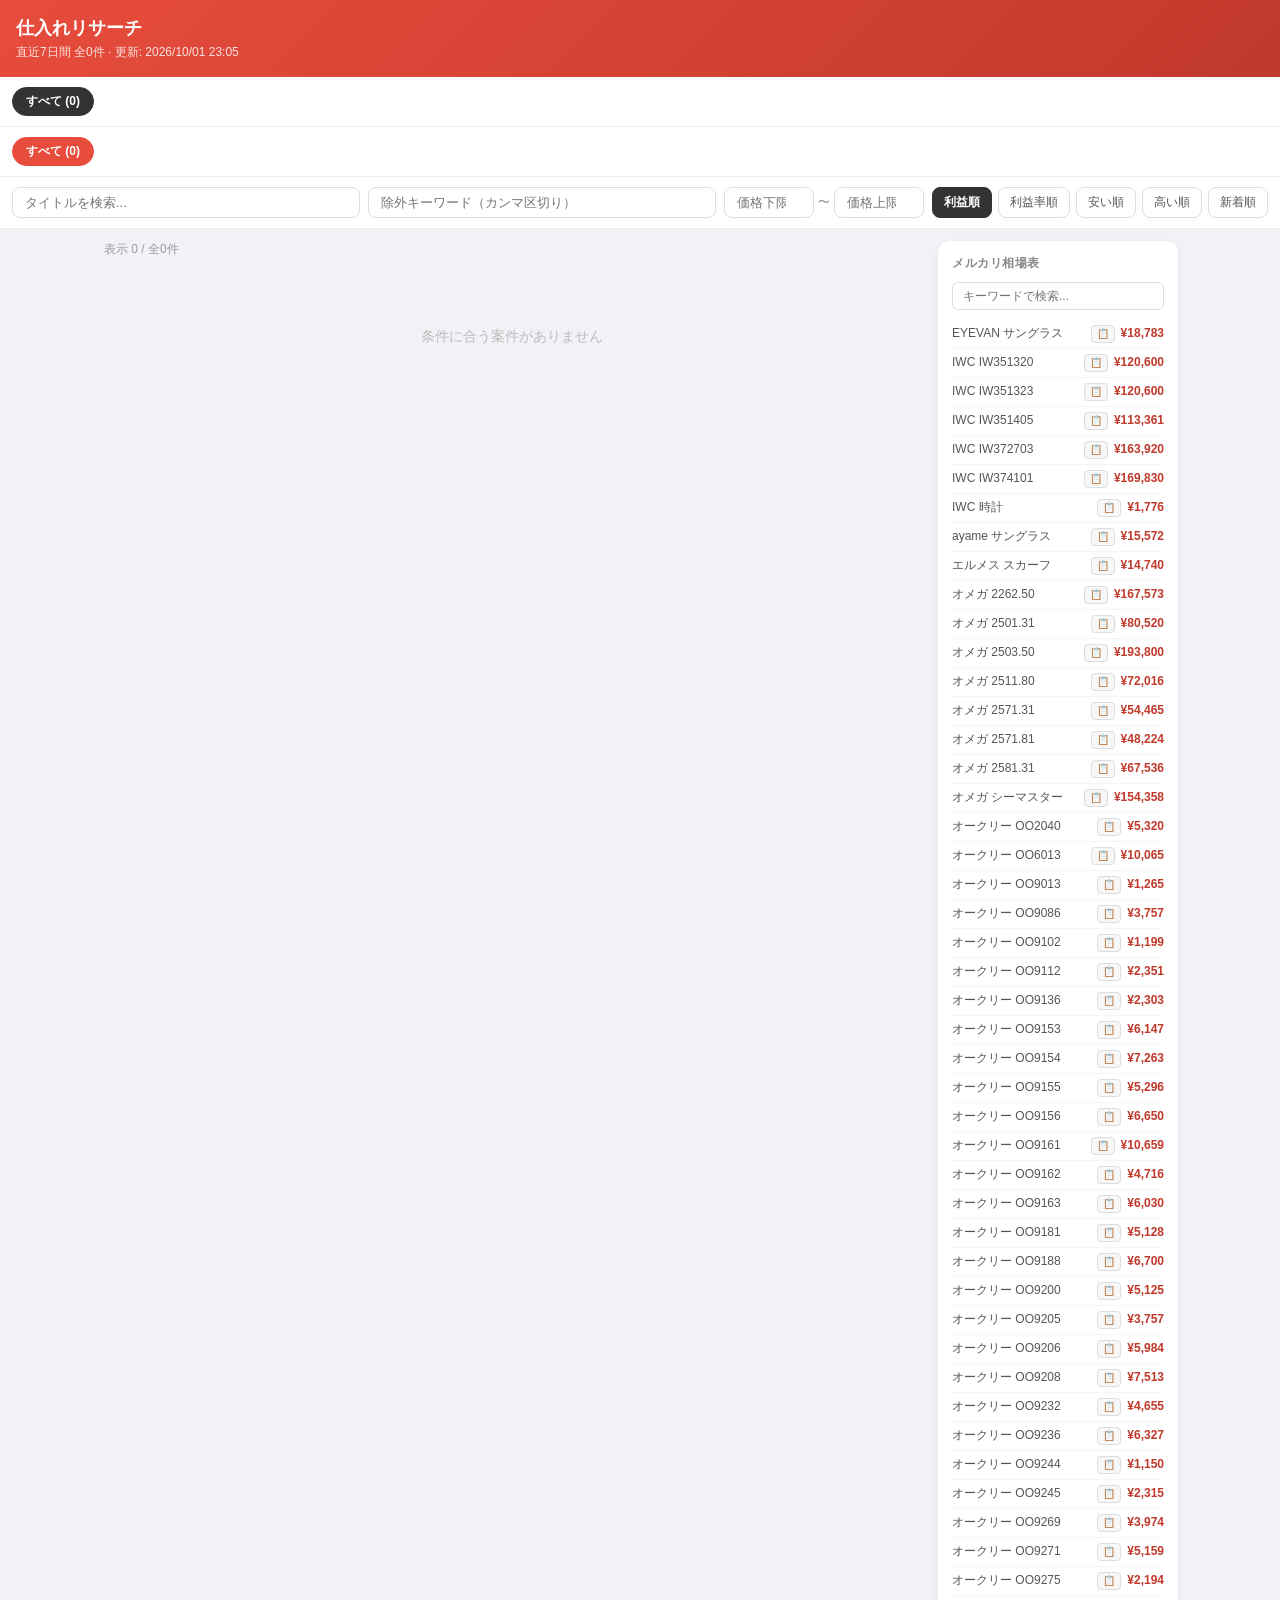
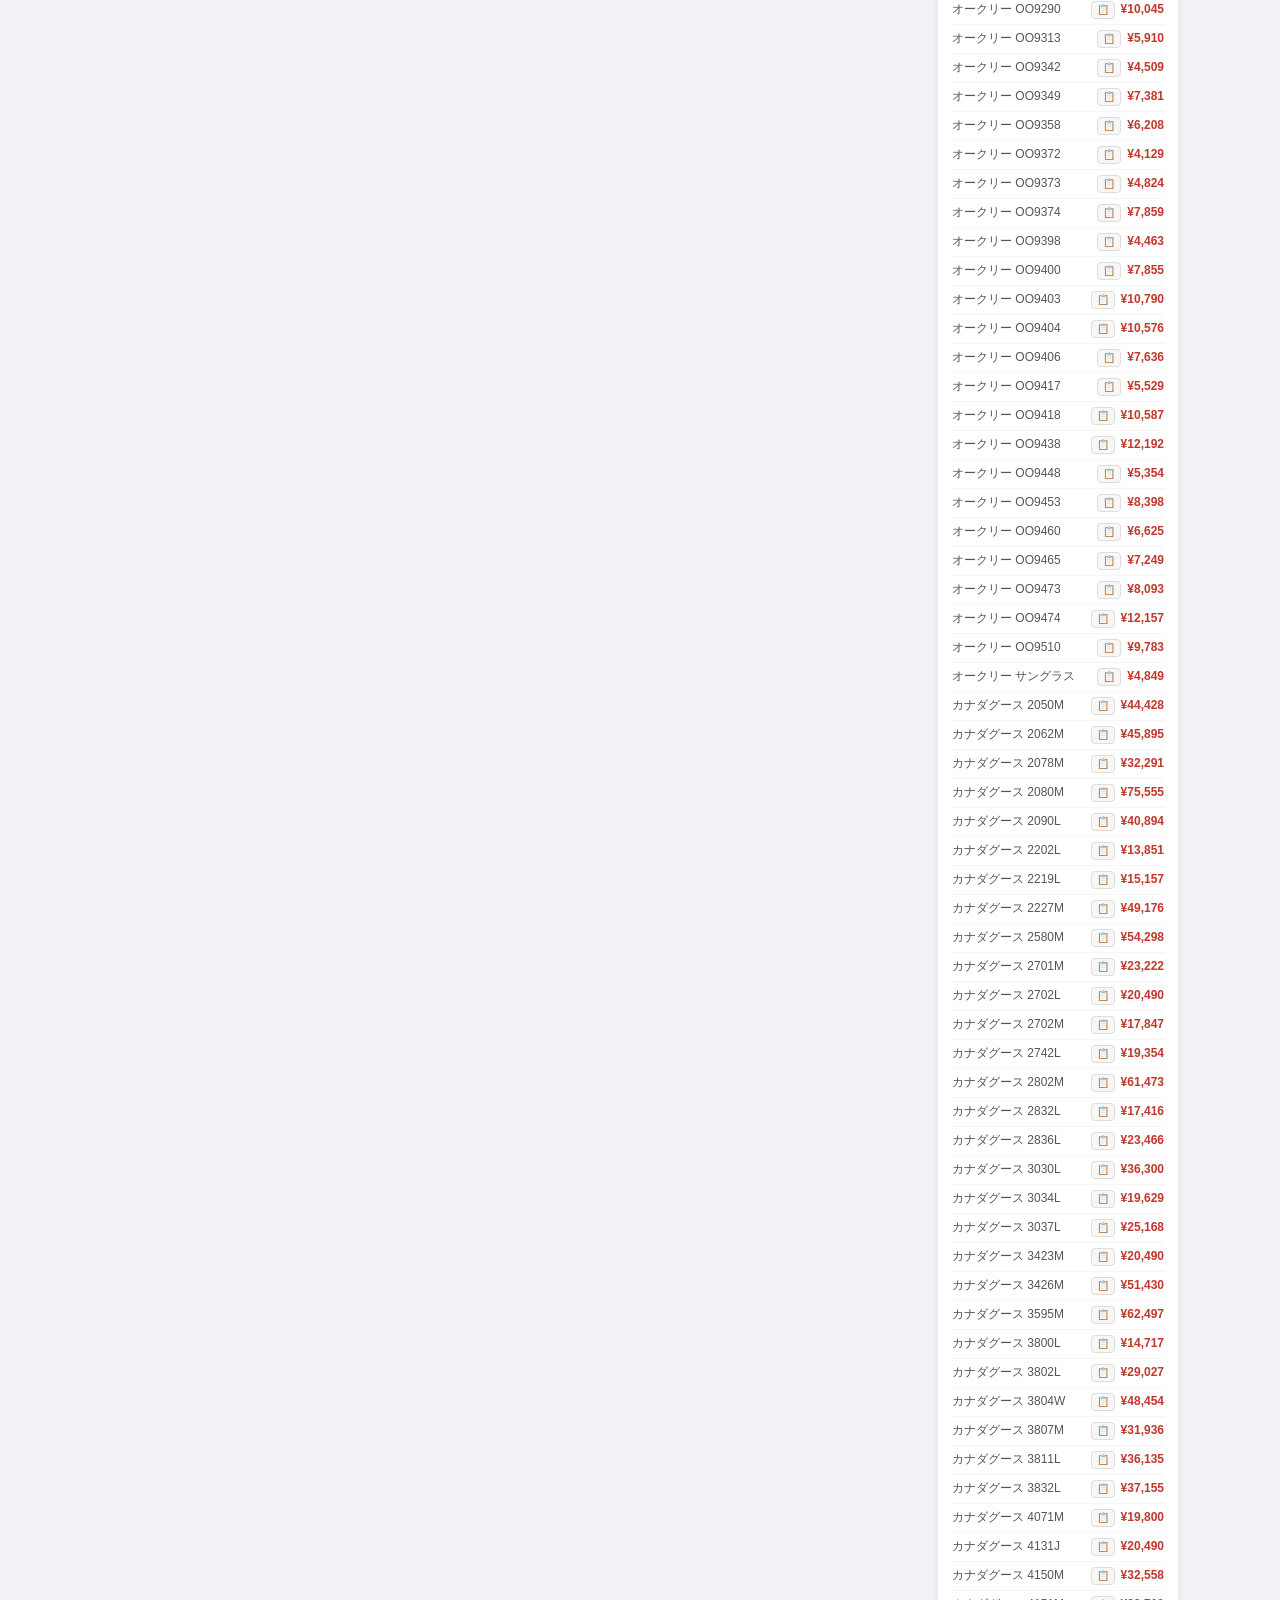
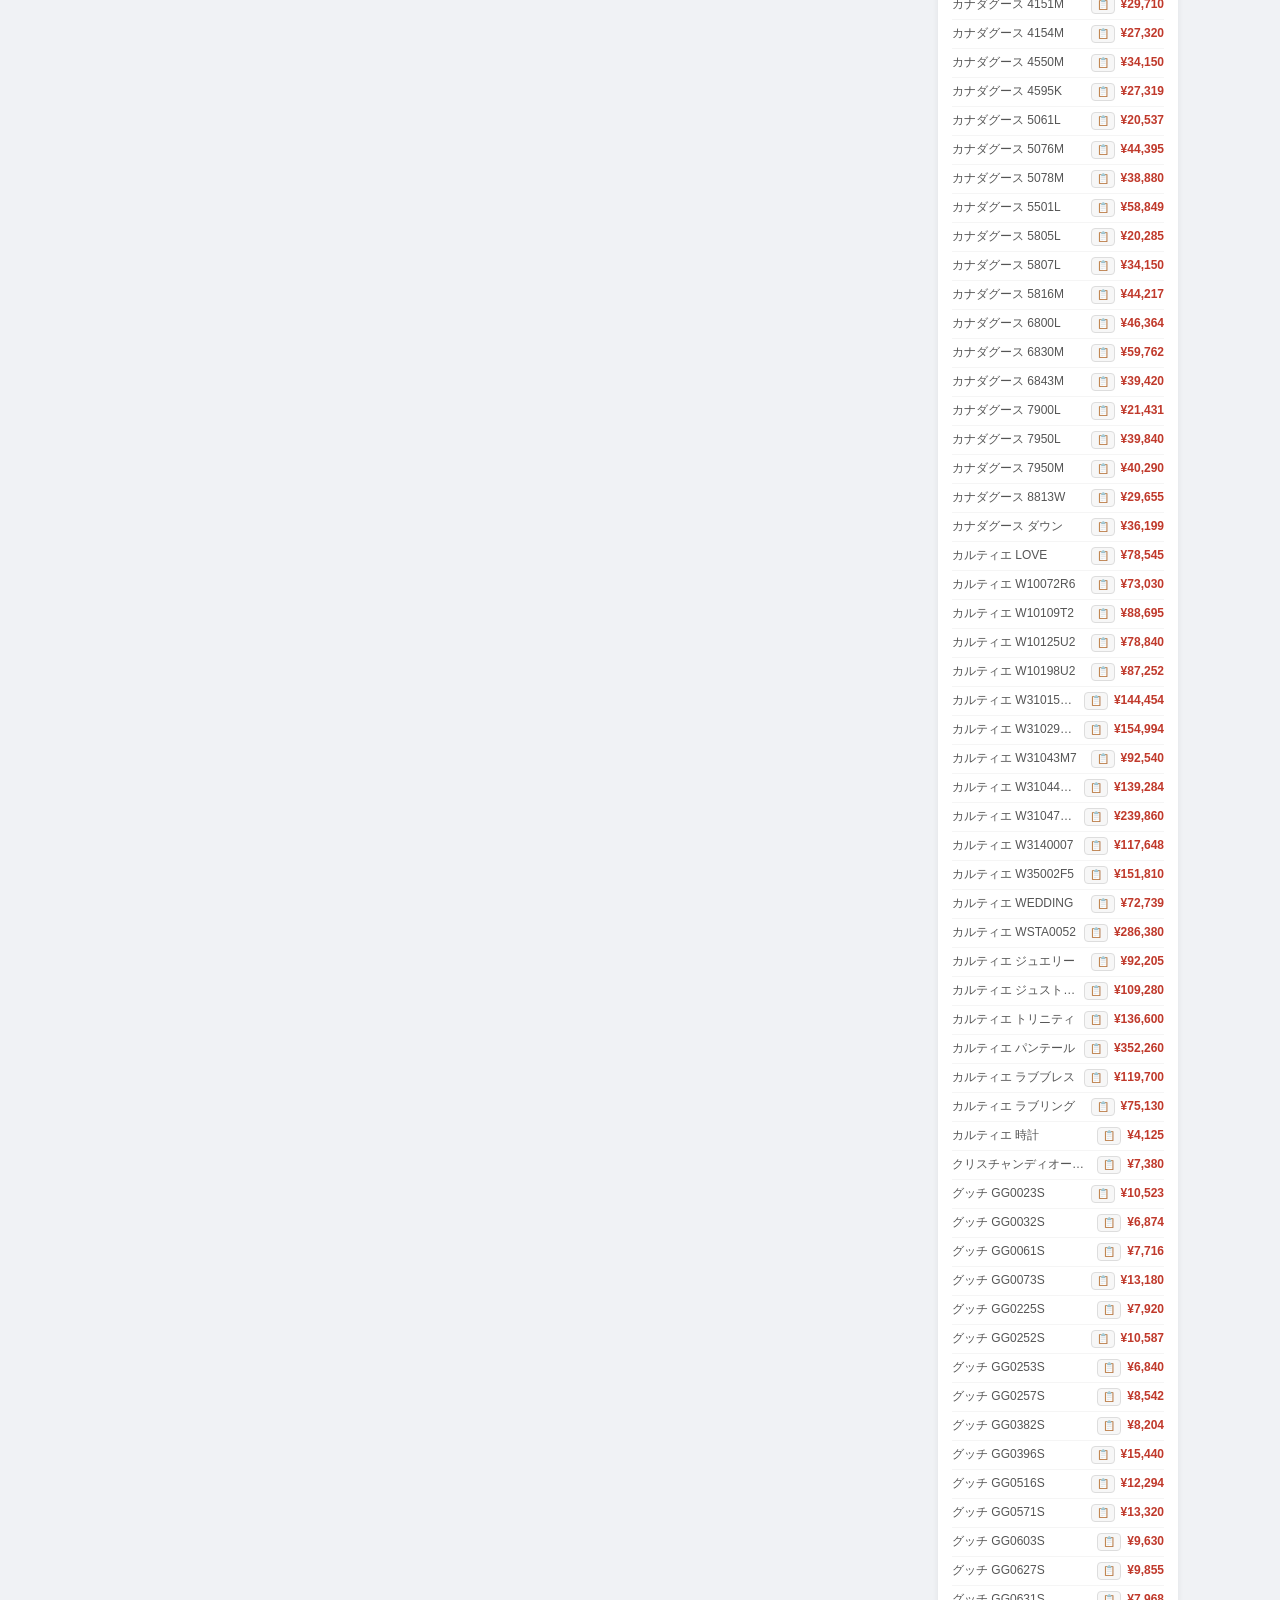
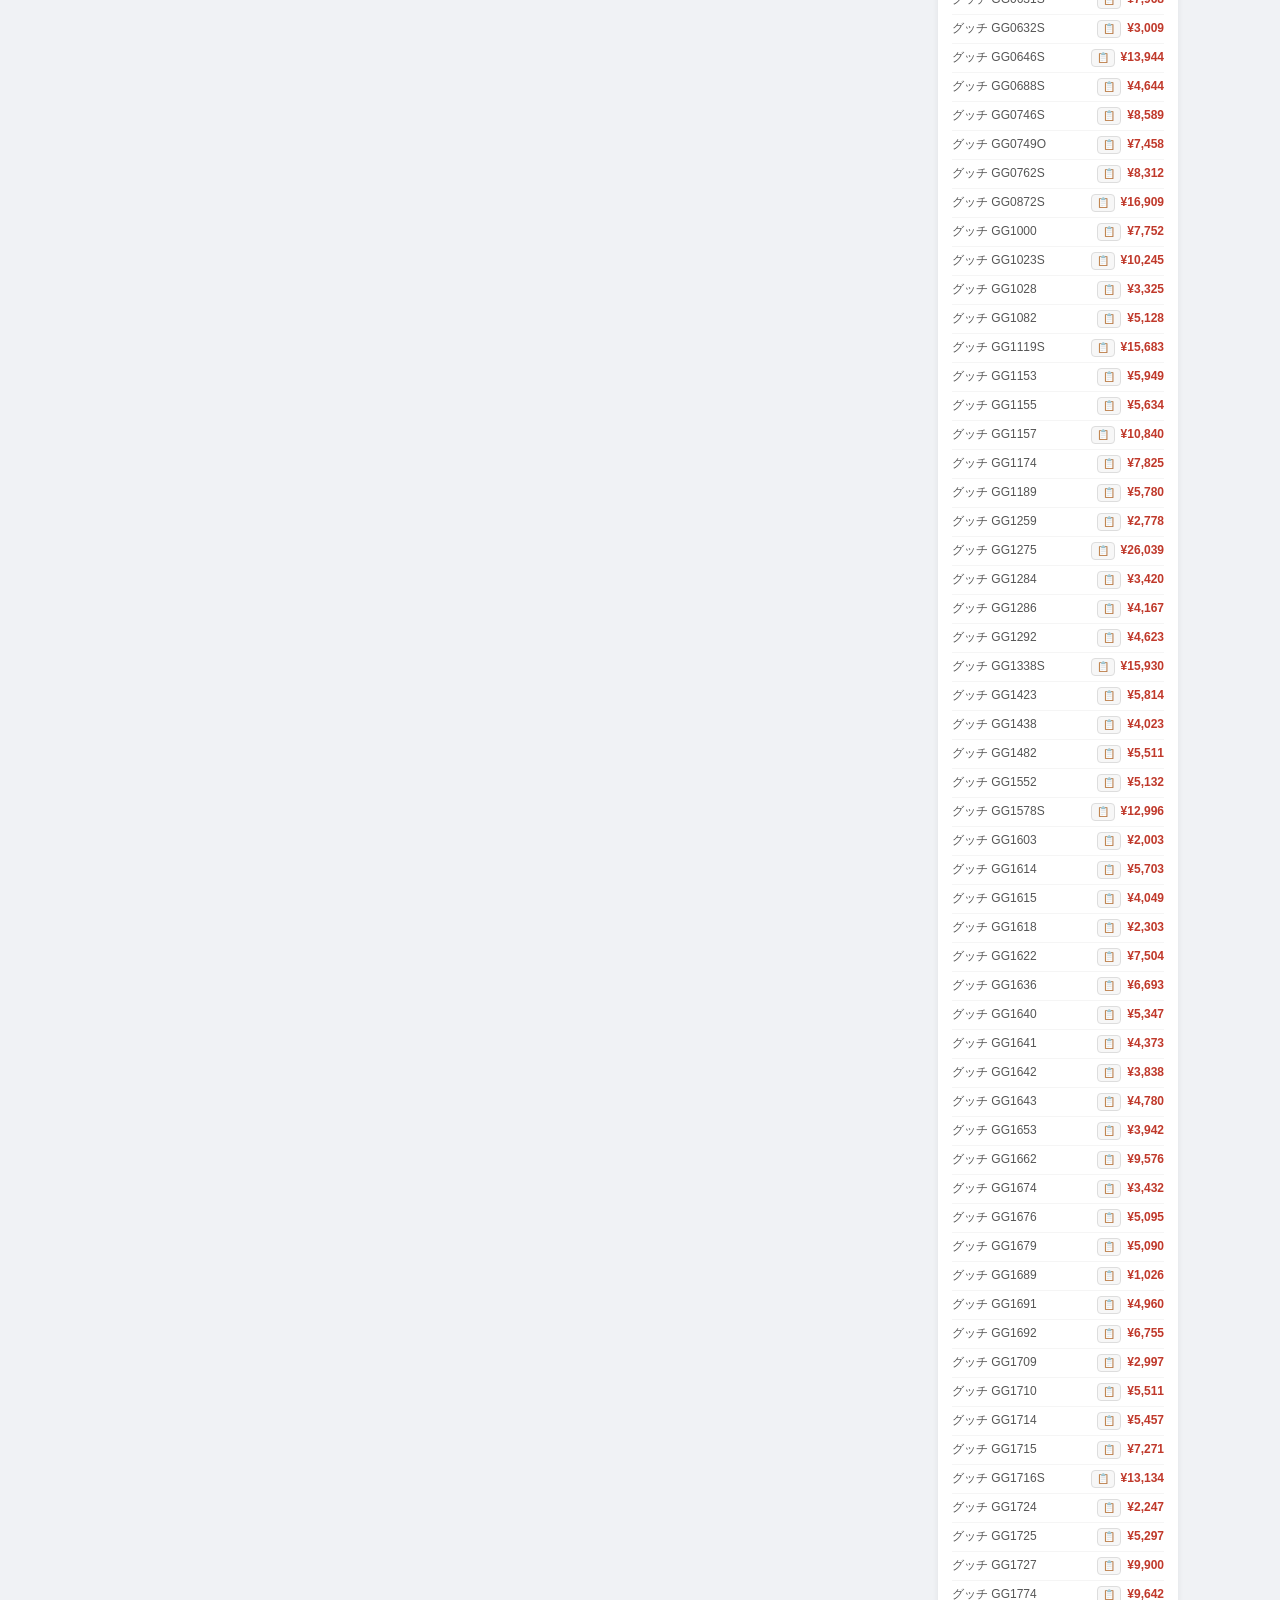
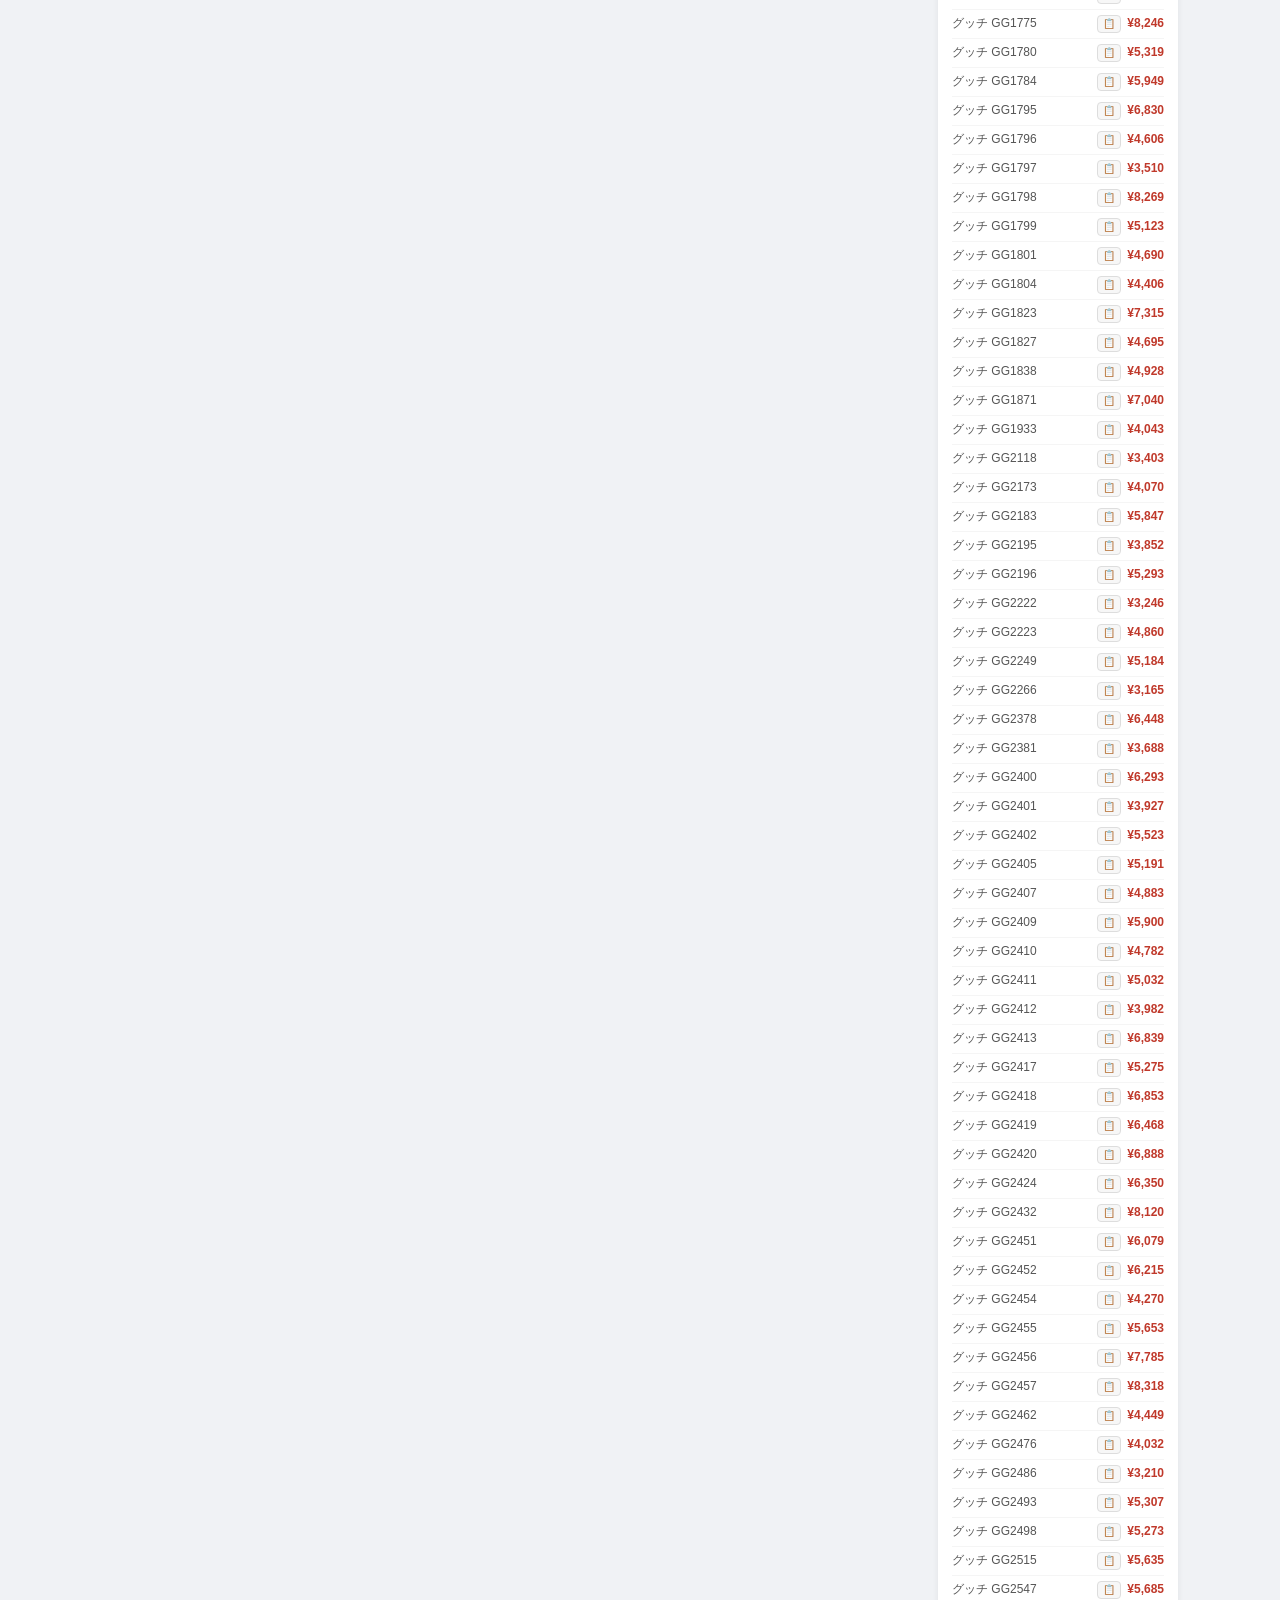
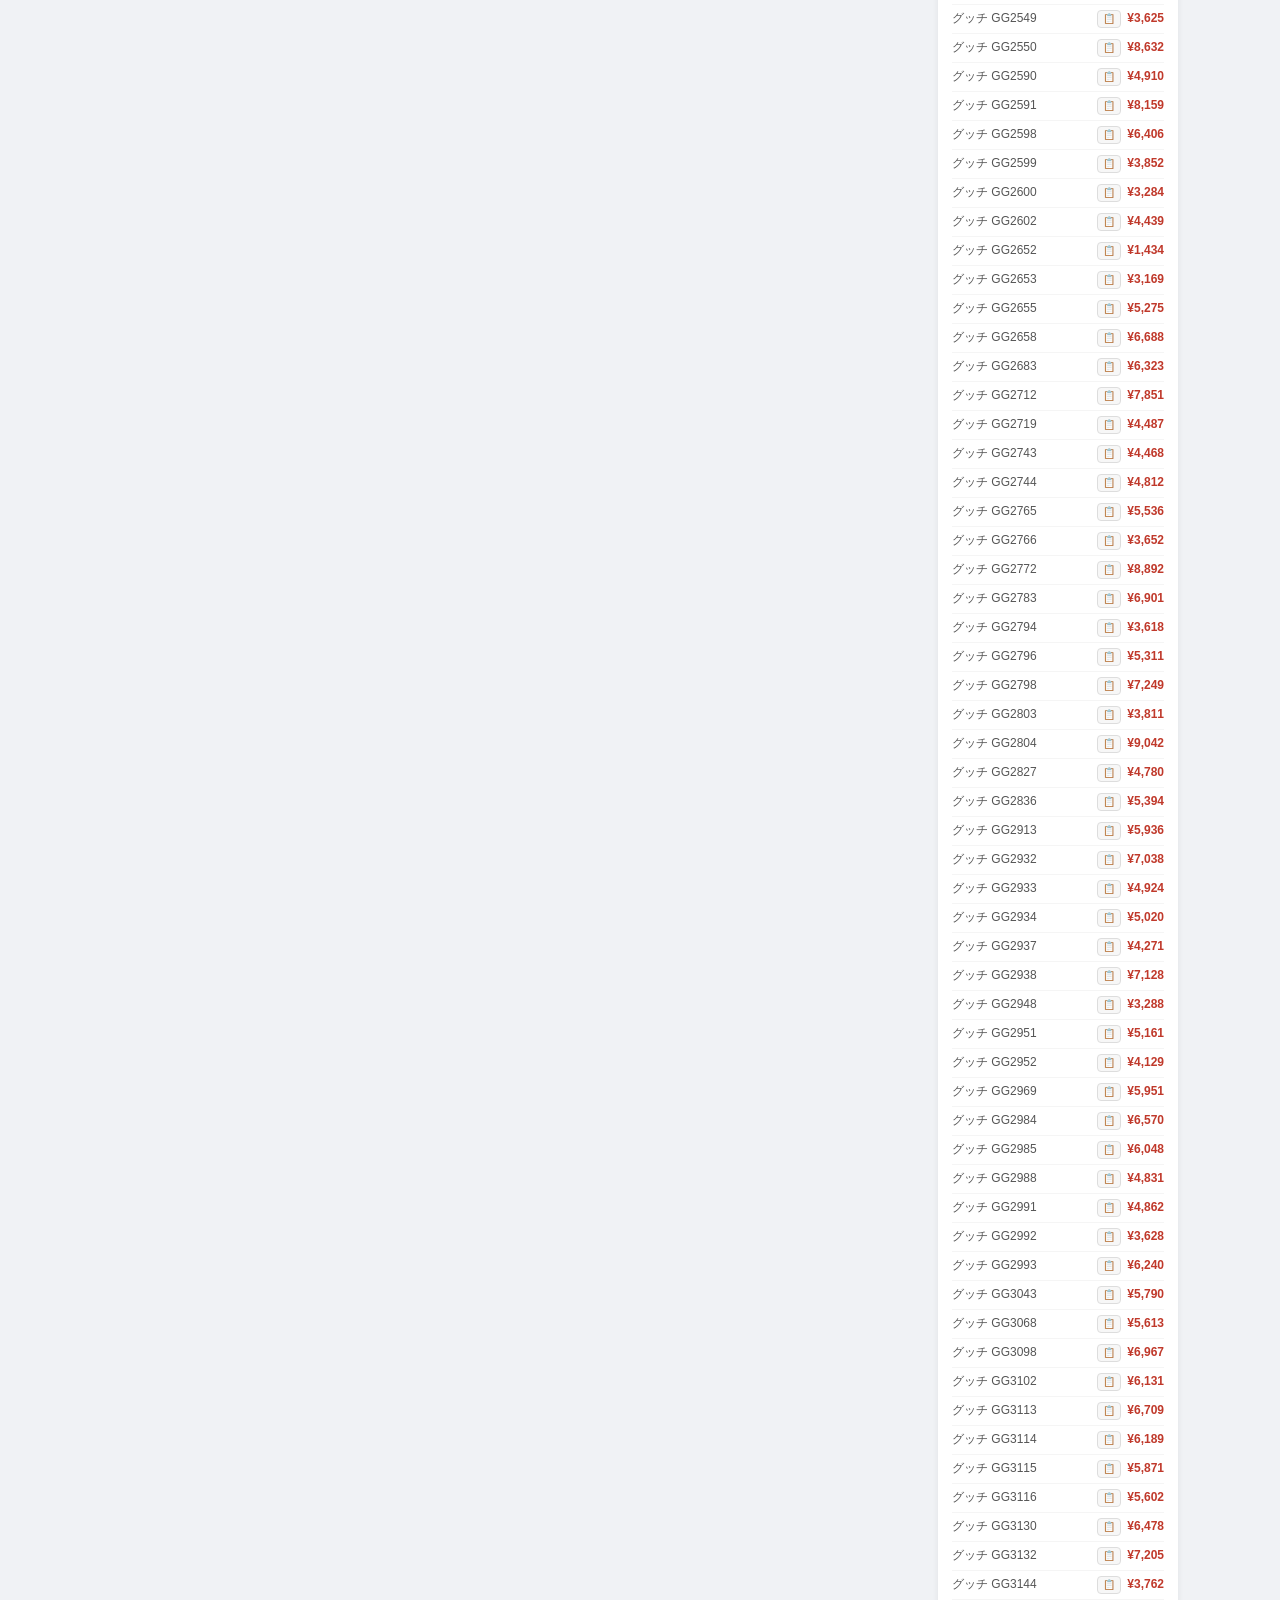
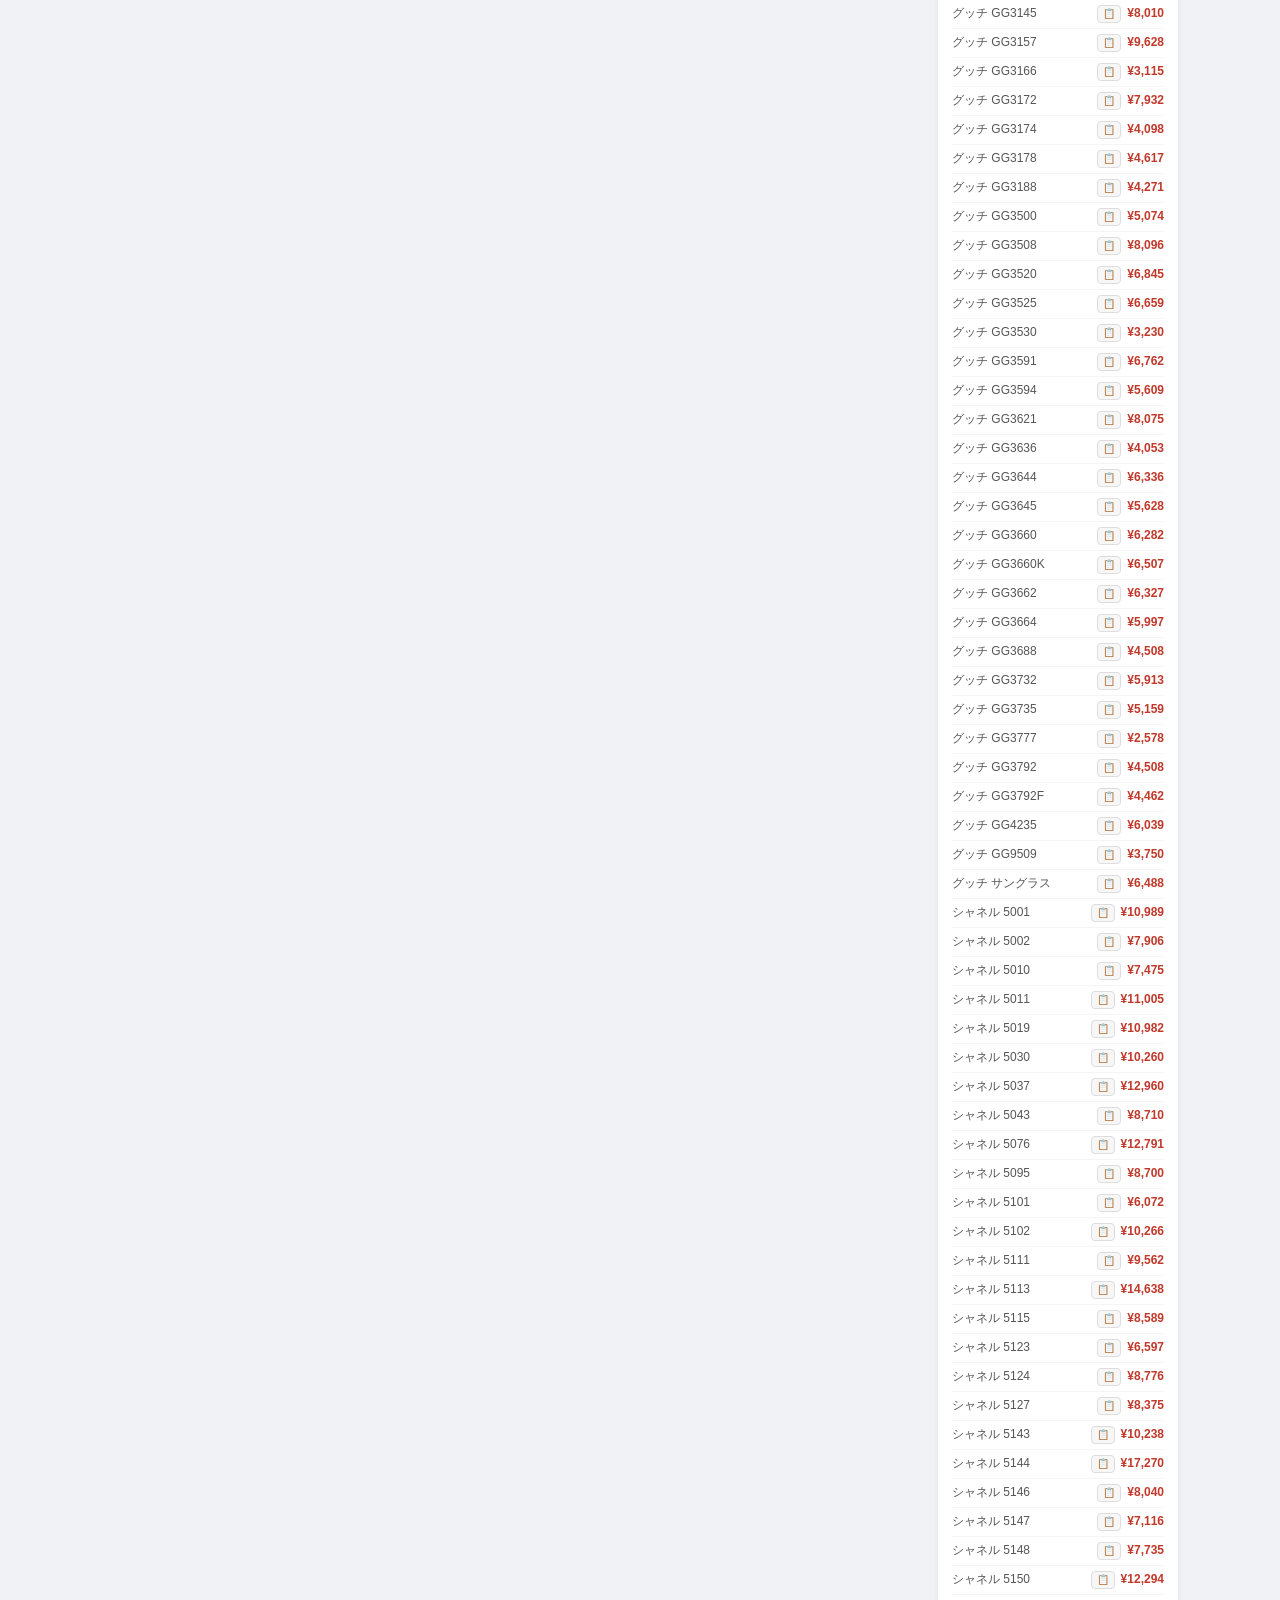
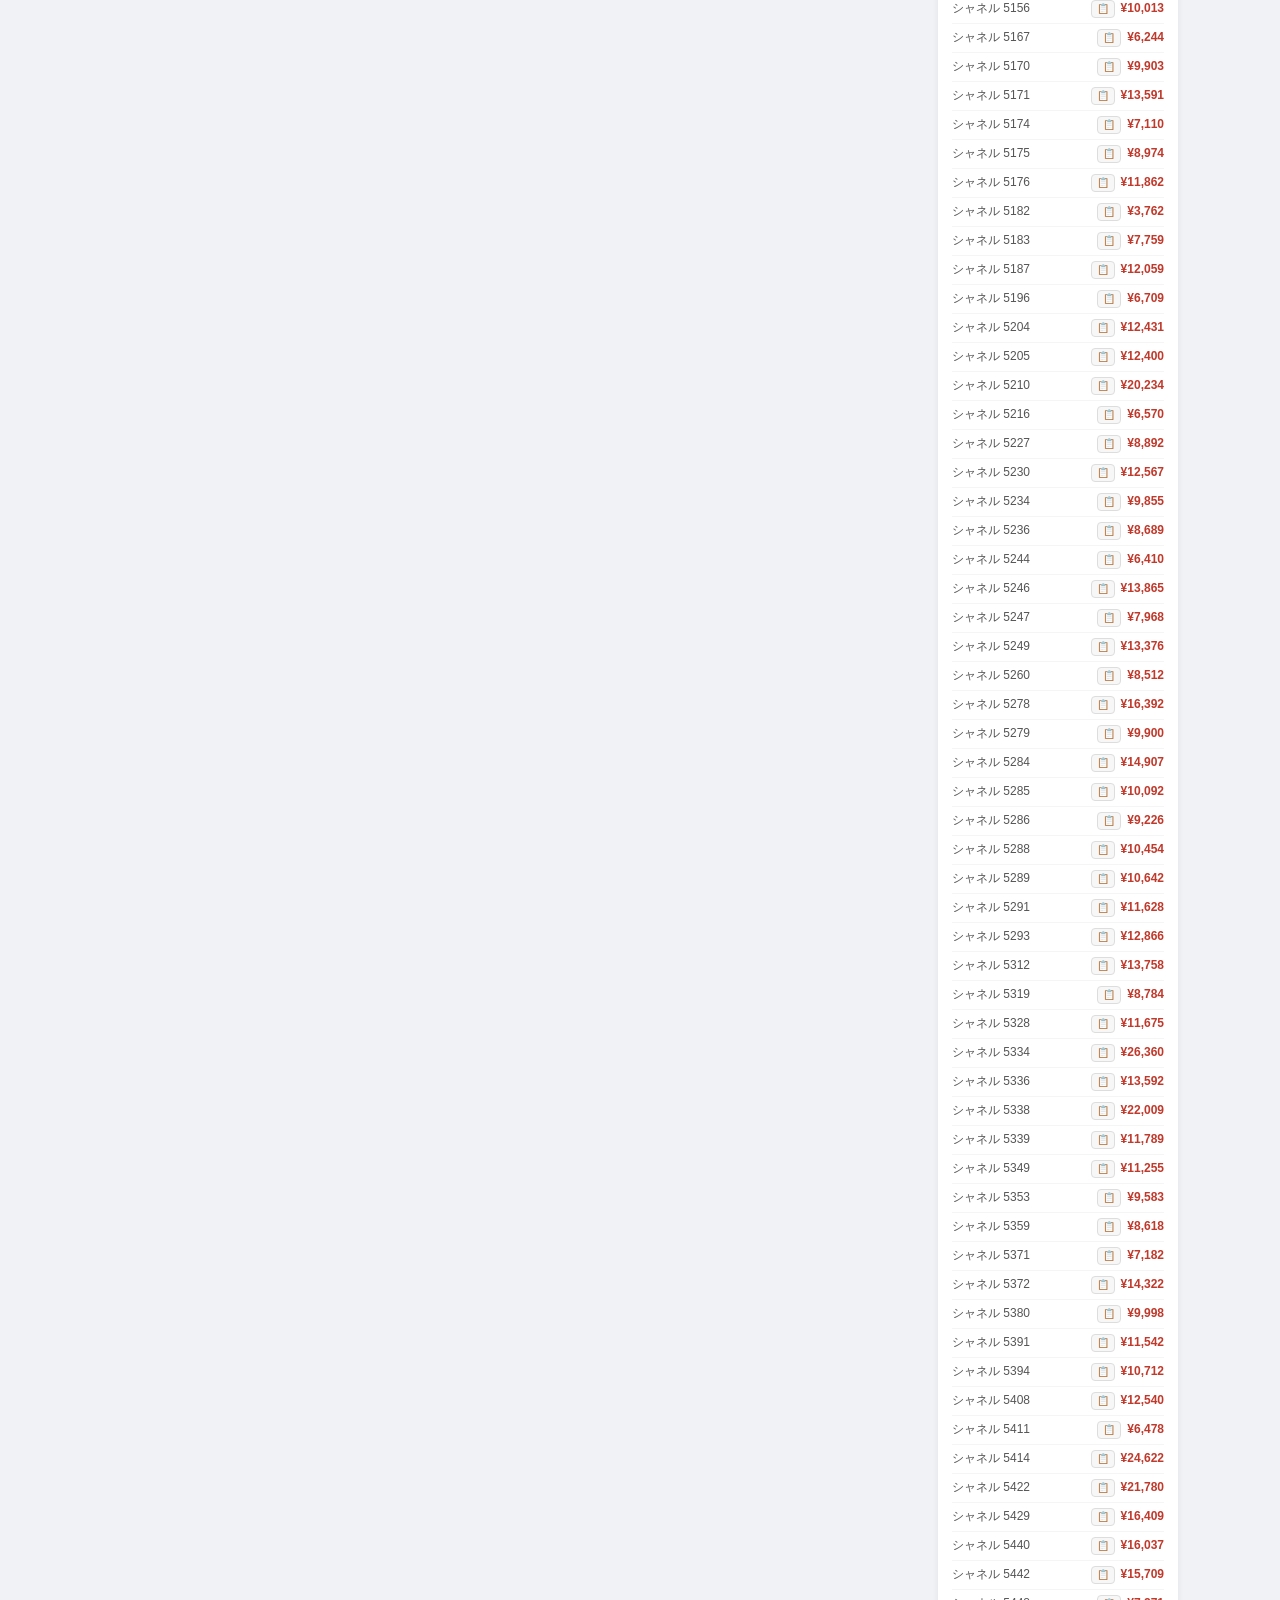
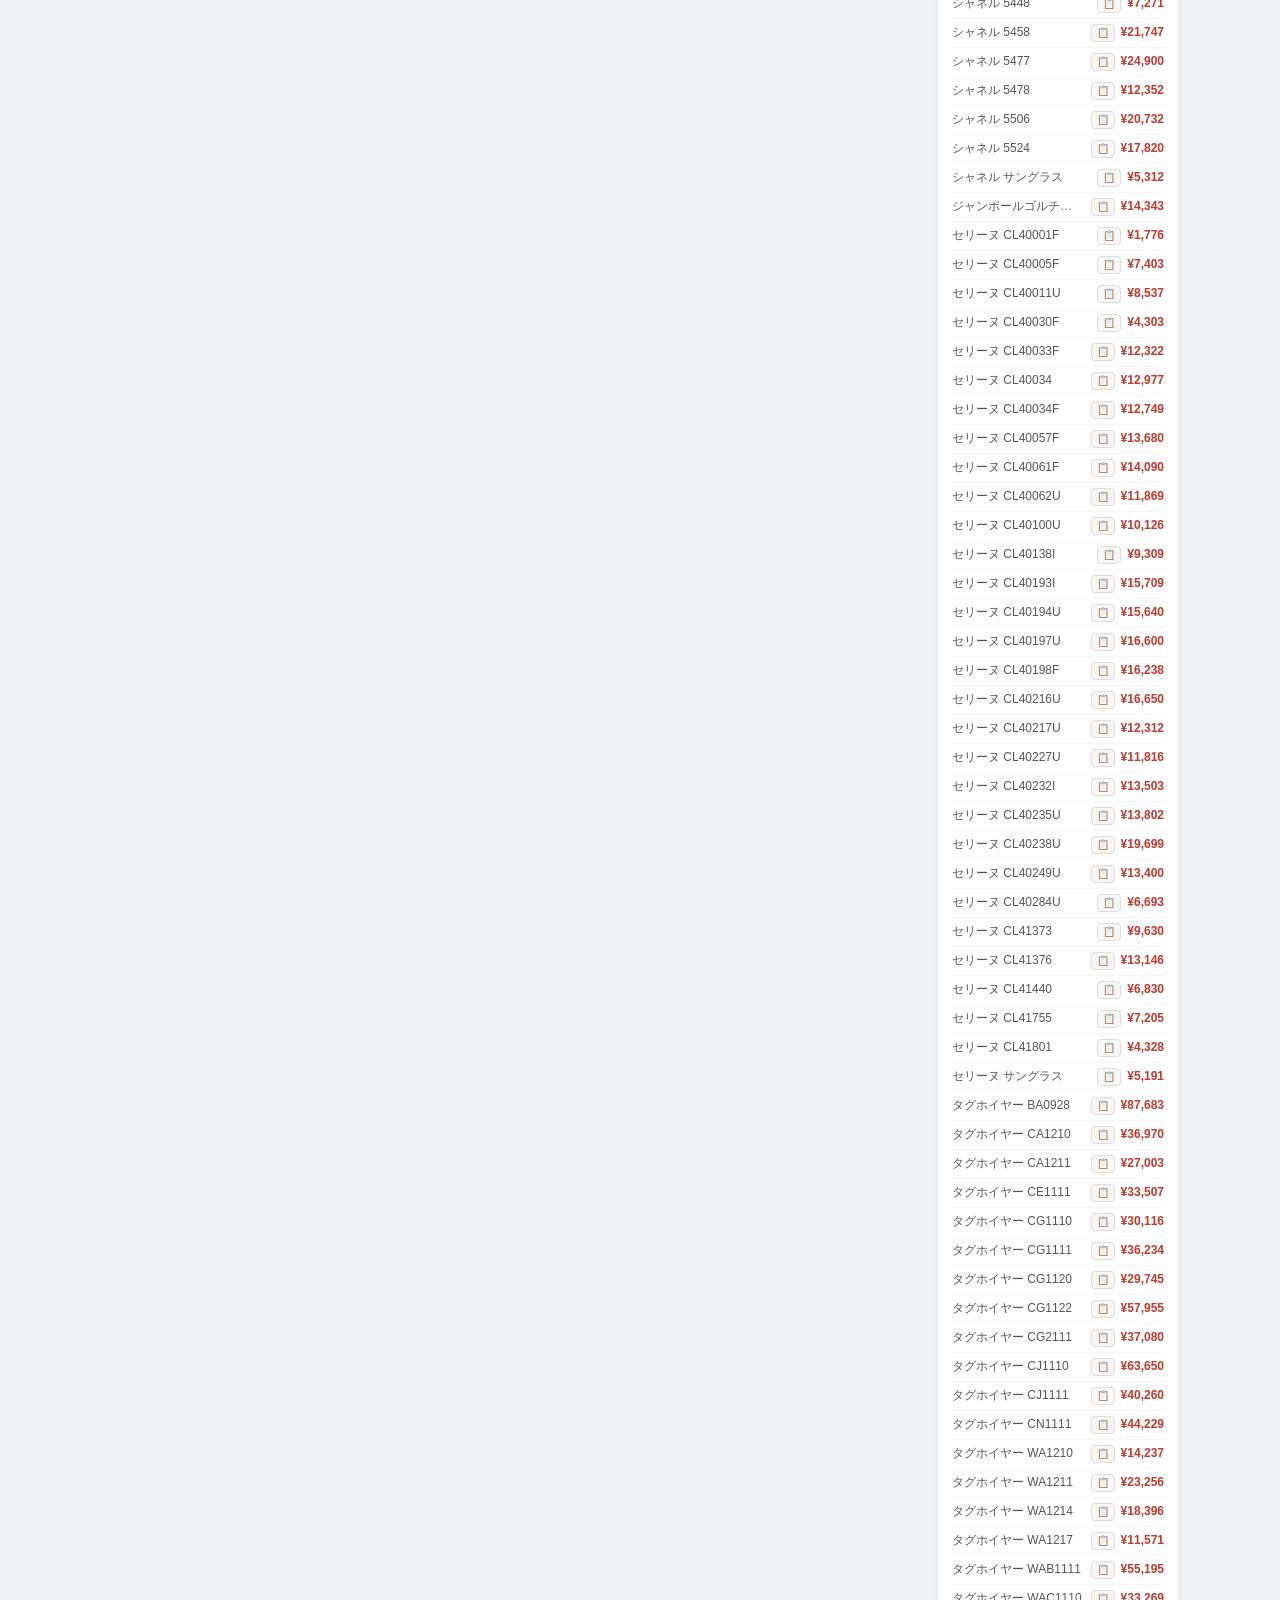
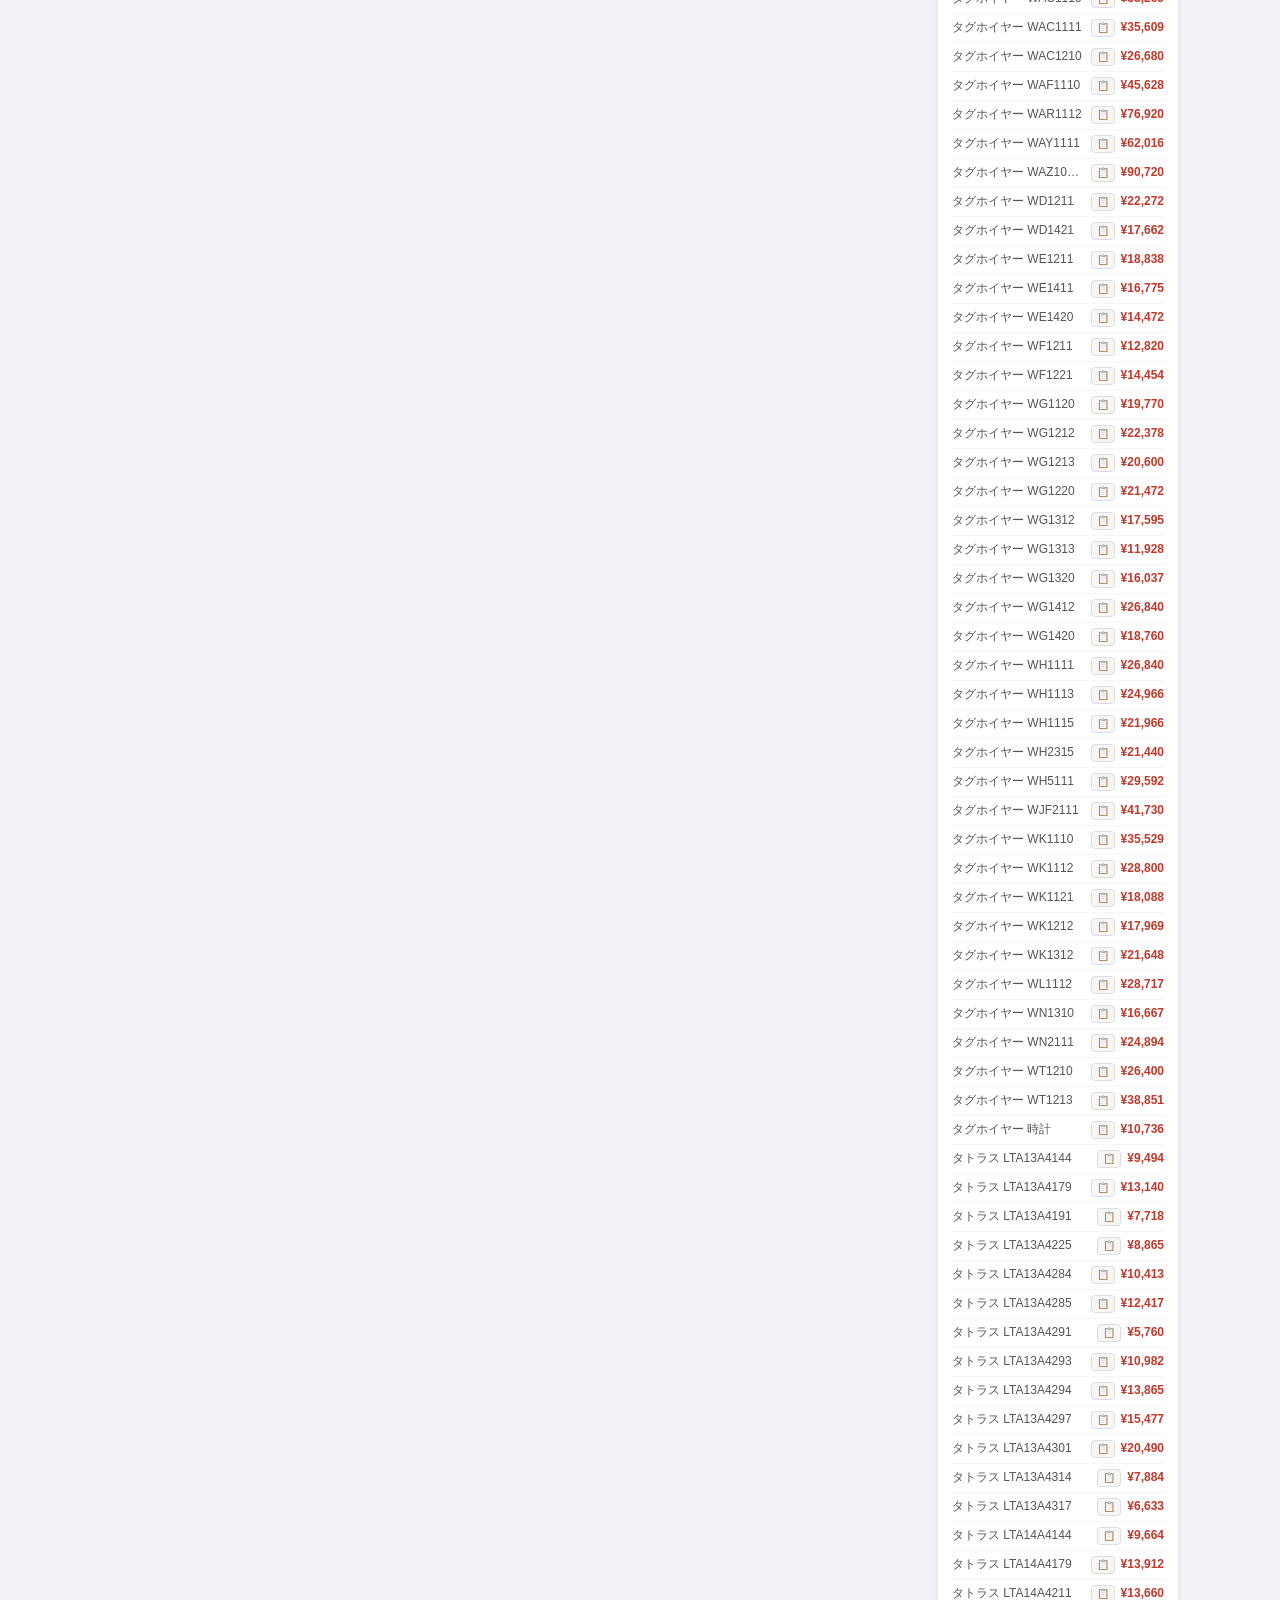
==== commit f243a4f7: "Update dashboard: 0 deals (2026-10-01 23:05)" ====
--- a/docs/index.html
+++ b/docs/index.html
@@ -9,7 +9,7 @@
 <body>
 <header>
   <h1>仕入れリサーチ</h1>
-  <p>直近7日間 全0件 · 更新: 2026/09/28 23:49</p>
+  <p>直近7日間 全0件 · 更新: 2026/10/01 23:05</p>
 </header>
 
 <div class="tab-bar" id="tabBar">
@@ -81,7 +81,7 @@
   const DEALS = [];
   const MARKETS = [{"keyword": "EYEVAN サングラス", "median_price": 18783, "min_price": 13660, "max_price": 23905, "sample_count": 5}, {"keyword": "IWC IW351320", "median_price": 120600, "min_price": 117250, "max_price": 123950, "sample_count": 6}, {"keyword": "IWC IW351323", "median_price": 120600, "min_price": 120600, "max_price": 120600, "sample_count": 1}, {"keyword": "IWC IW351405", "median_price": 113361, "min_price": 111048, "max_price": 115675, "sample_count": 2}, {"keyword": "IWC IW372703", "median_price": 163920, "min_price": 163920, "max_price": 163920, "sample_count": 1}, {"keyword": "IWC IW374101", "median_price": 169830, "min_price": 169830, "max_price": 169830, "sample_count": 1}, {"keyword": "IWC 時計", "median_price": 1776, "min_price": 1776, "max_price": 1776, "sample_count": 3}, {"keyword": "ayame サングラス", "median_price": 15572, "min_price": 15572, "max_price": 15572, "sample_count": 3}, {"keyword": "エルメス スカーフ", "median_price": 14740, "min_price": 14740, "max_price": 14740, "sample_count": 2}, {"keyword": "オメガ 2262.50", "median_price": 167573, "min_price": 149040, "max_price": 186106, "sample_count": 2}, {"keyword": "オメガ 2501.31", "median_price": 80520, "min_price": 80520, "max_price": 80520, "sample_count": 3}, {"keyword": "オメガ 2503.50", "median_price": 193800, "min_price": 193800, "max_price": 193800, "sample_count": 1}, {"keyword": "オメガ 2511.80", "median_price": 72016, "min_price": 67422, "max_price": 76610, "sample_count": 2}, {"keyword": "オメガ 2571.31", "median_price": 54465, "min_price": 54465, "max_price": 54465, "sample_count": 3}, {"keyword": "オメガ 2571.81", "median_price": 48224, "min_price": 35530, "max_price": 60918, "sample_count": 2}, {"keyword": "オメガ 2581.31", "median_price": 67536, "min_price": 67536, "max_price": 67536, "sample_count": 1}, {"keyword": "オメガ シーマスター", "median_price": 154358, "min_price": 35516, "max_price": 273200, "sample_count": 2}, {"keyword": "オークリー OO2040", "median_price": 5320, "min_price": 3325, "max_price": 7315, "sample_count": 2}, {"keyword": "オークリー OO6013", "median_price": 10065, "min_price": 10065, "max_price": 10065, "sample_count": 1}, {"keyword": "オークリー OO9013", "median_price": 1265, "min_price": 1231, "max_price": 1299, "sample_count": 2}, {"keyword": "オークリー OO9086", "median_price": 3757, "min_price": 3757, "max_price": 3757, "sample_count": 1}, {"keyword": "オークリー OO9102", "median_price": 1199, "min_price": 1199, "max_price": 1199, "sample_count": 3}, {"keyword": "オークリー OO9112", "median_price": 2351, "min_price": 1796, "max_price": 2907, "sample_count": 2}, {"keyword": "オークリー OO9136", "median_price": 2303, "min_price": 2303, "max_price": 2303, "sample_count": 1}, {"keyword": "オークリー OO9153", "median_price": 6147, "min_price": 6147, "max_price": 6147, "sample_count": 3}, {"keyword": "オークリー OO9154", "median_price": 7263, "min_price": 6687, "max_price": 7839, "sample_count": 4}, {"keyword": "オークリー OO9155", "median_price": 5296, "min_price": 5136, "max_price": 5457, "sample_count": 2}, {"keyword": "オークリー OO9156", "median_price": 6650, "min_price": 6650, "max_price": 6650, "sample_count": 1}, {"keyword": "オークリー OO9161", "median_price": 10659, "min_price": 10659, "max_price": 10659, "sample_count": 1}, {"keyword": "オークリー OO9162", "median_price": 4716, "min_price": 4716, "max_price": 4716, "sample_count": 3}, {"keyword": "オークリー OO9163", "median_price": 6030, "min_price": 6030, "max_price": 6030, "sample_count": 1}, {"keyword": "オークリー OO9181", "median_price": 5128, "min_price": 5128, "max_price": 5128, "sample_count": 1}, {"keyword": "オークリー OO9188", "median_price": 6700, "min_price": 6600, "max_price": 8040, "sample_count": 5}, {"keyword": "オークリー OO9200", "median_price": 5125, "min_price": 3942, "max_price": 6570, "sample_count": 5}, {"keyword": "オークリー OO9205", "median_price": 3757, "min_price": 3757, "max_price": 3757, "sample_count": 1}, {"keyword": "オークリー OO9206", "median_price": 5984, "min_price": 2394, "max_price": 9575, "sample_count": 2}, {"keyword": "オークリー OO9208", "median_price": 7513, "min_price": 7513, "max_price": 7513, "sample_count": 1}, {"keyword": "オークリー OO9232", "median_price": 4655, "min_price": 4655, "max_price": 4655, "sample_count": 1}, {"keyword": "オークリー OO9236", "median_price": 6327, "min_price": 5130, "max_price": 7524, "sample_count": 4}, {"keyword": "オークリー OO9244", "median_price": 1150, "min_price": 1093, "max_price": 1208, "sample_count": 2}, {"keyword": "オークリー OO9245", "median_price": 2315, "min_price": 1229, "max_price": 3401, "sample_count": 2}, {"keyword": "オークリー OO9269", "median_price": 3974, "min_price": 3397, "max_price": 4359, "sample_count": 5}, {"keyword": "オークリー OO9271", "median_price": 5159, "min_price": 4355, "max_price": 5963, "sample_count": 2}, {"keyword": "オークリー OO9275", "median_price": 2194, "min_price": 2194, "max_price": 2194, "sample_count": 1}, {"keyword": "オークリー OO9290", "median_price": 10045, "min_price": 8721, "max_price": 11370, "sample_count": 2}, {"keyword": "オークリー OO9313", "median_price": 5910, "min_price": 5288, "max_price": 6532, "sample_count": 2}, {"keyword": "オークリー OO9342", "median_price": 4509, "min_price": 4509, "max_price": 4509, "sample_count": 1}, {"keyword": "オークリー OO9349", "median_price": 7381, "min_price": 5704, "max_price": 7918, "sample_count": 5}, {"keyword": "オークリー OO9358", "median_price": 6208, "min_price": 5847, "max_price": 6570, "sample_count": 2}, {"keyword": "オークリー OO9372", "median_price": 4129, "min_price": 4129, "max_price": 4129, "sample_count": 1}, {"keyword": "オークリー OO9373", "median_price": 4824, "min_price": 2948, "max_price": 6700, "sample_count": 2}, {"keyword": "オークリー OO9374", "median_price": 7859, "min_price": 7859, "max_price": 7859, "sample_count": 3}, {"keyword": "オークリー OO9398", "median_price": 4463, "min_price": 4279, "max_price": 4648, "sample_count": 4}, {"keyword": "オークリー OO9400", "median_price": 7855, "min_price": 6830, "max_price": 10108, "sample_count": 5}, {"keyword": "オークリー OO9403", "median_price": 10790, "min_price": 10292, "max_price": 11288, "sample_count": 4}, {"keyword": "オークリー OO9404", "median_price": 10576, "min_price": 10576, "max_price": 10576, "sample_count": 1}, {"keyword": "オークリー OO9406", "median_price": 7636, "min_price": 7636, "max_price": 7636, "sample_count": 3}, {"keyword": "オークリー OO9417", "median_price": 5529, "min_price": 2335, "max_price": 8723, "sample_count": 2}, {"keyword": "オークリー OO9418", "median_price": 10587, "min_price": 10587, "max_price": 10587, "sample_count": 2}, {"keyword": "オークリー OO9438", "median_price": 12192, "min_price": 12192, "max_price": 12192, "sample_count": 1}, {"keyword": "オークリー OO9448", "median_price": 5354, "min_price": 5354, "max_price": 5354, "sample_count": 3}, {"keyword": "オークリー OO9453", "median_price": 8398, "min_price": 8398, "max_price": 8398, "sample_count": 1}, {"keyword": "オークリー OO9460", "median_price": 6625, "min_price": 4030, "max_price": 9221, "sample_count": 2}, {"keyword": "オークリー OO9465", "median_price": 7249, "min_price": 1957, "max_price": 11862, "sample_count": 5}, {"keyword": "オークリー OO9473", "median_price": 8093, "min_price": 5464, "max_price": 10723, "sample_count": 2}, {"keyword": "オークリー OO9474", "median_price": 12157, "min_price": 12157, "max_price": 12157, "sample_count": 1}, {"keyword": "オークリー OO9510", "median_price": 9783, "min_price": 9783, "max_price": 9783, "sample_count": 1}, {"keyword": "オークリー サングラス", "median_price": 4849, "min_price": 3552, "max_price": 6147, "sample_count": 4}, {"keyword": "カナダグース 2050M", "median_price": 44428, "min_price": 43217, "max_price": 45640, "sample_count": 2}, {"keyword": "カナダグース 2062M", "median_price": 45895, "min_price": 42880, "max_price": 48910, "sample_count": 4}, {"keyword": "カナダグース 2078M", "median_price": 32291, "min_price": 32291, "max_price": 32291, "sample_count": 1}, {"keyword": "カナダグース 2080M", "median_price": 75555, "min_price": 75555, "max_price": 75555, "sample_count": 1}, {"keyword": "カナダグース 2090L", "median_price": 40894, "min_price": 34413, "max_price": 47376, "sample_count": 2}, {"keyword": "カナダグース 2202L", "median_price": 13851, "min_price": 13851, "max_price": 13851, "sample_count": 1}, {"keyword": "カナダグース 2219L", "median_price": 15157, "min_price": 15157, "max_price": 15157, "sample_count": 1}, {"keyword": "カナダグース 2227M", "median_price": 49176, "min_price": 49176, "max_price": 49176, "sample_count": 3}, {"keyword": "カナダグース 2580M", "median_price": 54298, "min_price": 53957, "max_price": 54640, "sample_count": 4}, {"keyword": "カナダグース 2701M", "median_price": 23222, "min_price": 19123, "max_price": 25954, "sample_count": 6}, {"keyword": "カナダグース 2702L", "median_price": 20490, "min_price": 20490, "max_price": 20490, "sample_count": 3}, {"keyword": "カナダグース 2702M", "median_price": 17847, "min_price": 15203, "max_price": 21152, "sample_count": 7}, {"keyword": "カナダグース 2742L", "median_price": 19354, "min_price": 19354, "max_price": 19354, "sample_count": 1}, {"keyword": "カナダグース 2802M", "median_price": 61473, "min_price": 56846, "max_price": 66100, "sample_count": 2}, {"keyword": "カナダグース 2832L", "median_price": 17416, "min_price": 16734, "max_price": 17758, "sample_count": 6}, {"keyword": "カナダグース 2836L", "median_price": 23466, "min_price": 23466, "max_price": 23466, "sample_count": 1}, {"keyword": "カナダグース 3030L", "median_price": 36300, "min_price": 36300, "max_price": 36300, "sample_count": 1}, {"keyword": "カナダグース 3034L", "median_price": 19629, "min_price": 13592, "max_price": 25667, "sample_count": 2}, {"keyword": "カナダグース 3037L", "median_price": 25168, "min_price": 21176, "max_price": 29160, "sample_count": 4}, {"keyword": "カナダグース 3423M", "median_price": 20490, "min_price": 20490, "max_price": 20490, "sample_count": 1}, {"keyword": "カナダグース 3426M", "median_price": 51430, "min_price": 51430, "max_price": 51430, "sample_count": 3}, {"keyword": "カナダグース 3595M", "median_price": 62497, "min_price": 57690, "max_price": 67305, "sample_count": 2}, {"keyword": "カナダグース 3800L", "median_price": 14717, "min_price": 13797, "max_price": 15637, "sample_count": 4}, {"keyword": "カナダグース 3802L", "median_price": 29027, "min_price": 27320, "max_price": 30735, "sample_count": 4}, {"keyword": "カナダグース 3804W", "median_price": 48454, "min_price": 18068, "max_price": 78840, "sample_count": 2}, {"keyword": "カナダグース 3807M", "median_price": 31936, "min_price": 19830, "max_price": 44042, "sample_count": 2}, {"keyword": "カナダグース 3811L", "median_price": 36135, "min_price": 36135, "max_price": 36135, "sample_count": 1}, {"keyword": "カナダグース 3832L", "median_price": 37155, "min_price": 21036, "max_price": 53274, "sample_count": 2}, {"keyword": "カナダグース 4071M", "median_price": 19800, "min_price": 13200, "max_price": 30360, "sample_count": 7}, {"keyword": "カナダグース 4131J", "median_price": 20490, "min_price": 17075, "max_price": 23905, "sample_count": 2}, {"keyword": "カナダグース 4150M", "median_price": 32558, "min_price": 32558, "max_price": 32558, "sample_count": 3}, {"keyword": "カナダグース 4151M", "median_price": 29710, "min_price": 21856, "max_price": 37565, "sample_count": 4}, {"keyword": "カナダグース 4154M", "median_price": 27320, "min_price": 20490, "max_price": 34150, "sample_count": 4}, {"keyword": "カナダグース 4550M", "median_price": 34150, "min_price": 34150, "max_price": 34150, "sample_count": 3}, {"keyword": "カナダグース 4595K", "median_price": 27319, "min_price": 27319, "max_price": 27319, "sample_count": 1}, {"keyword": "カナダグース 5061L", "median_price": 20537, "min_price": 18560, "max_price": 22515, "sample_count": 2}, {"keyword": "カナダグース 5076M", "median_price": 44395, "min_price": 40843, "max_price": 47810, "sample_count": 5}, {"keyword": "カナダグース 5078M", "median_price": 38880, "min_price": 38880, "max_price": 38880, "sample_count": 1}, {"keyword": "カナダグース 5501L", "median_price": 58849, "min_price": 58849, "max_price": 58849, "sample_count": 1}, {"keyword": "カナダグース 5805L", "median_price": 20285, "min_price": 20285, "max_price": 20285, "sample_count": 1}, {"keyword": "カナダグース 5807L", "median_price": 34150, "min_price": 34150, "max_price": 34150, "sample_count": 1}, {"keyword": "カナダグース 5816M", "median_price": 44217, "min_price": 42375, "max_price": 46060, "sample_count": 2}, {"keyword": "カナダグース 6800L", "median_price": 46364, "min_price": 46364, "max_price": 46364, "sample_count": 3}, {"keyword": "カナダグース 6830M", "median_price": 59762, "min_price": 58055, "max_price": 61470, "sample_count": 2}, {"keyword": "カナダグース 6843M", "median_price": 39420, "min_price": 36135, "max_price": 42705, "sample_count": 2}, {"keyword": "カナダグース 7900L", "median_price": 21431, "min_price": 21431, "max_price": 21431, "sample_count": 1}, {"keyword": "カナダグース 7950L", "median_price": 39840, "min_price": 36520, "max_price": 43160, "sample_count": 6}, {"keyword": "カナダグース 7950M", "median_price": 40290, "min_price": 36185, "max_price": 44395, "sample_count": 2}, {"keyword": "カナダグース 8813W", "median_price": 29655, "min_price": 29655, "max_price": 29655, "sample_count": 1}, {"keyword": "カナダグース ダウン", "median_price": 36199, "min_price": 34150, "max_price": 39614, "sample_count": 5}, {"keyword": "カルティエ LOVE", "median_price": 78545, "min_price": 9221, "max_price": 136600, "sample_count": 8}, {"keyword": "カルティエ W10072R6", "median_price": 73030, "min_price": 73030, "max_price": 73030, "sample_count": 1}, {"keyword": "カルティエ W10109T2", "median_price": 88695, "min_price": 88695, "max_price": 88695, "sample_count": 1}, {"keyword": "カルティエ W10125U2", "median_price": 78840, "min_price": 78840, "max_price": 78840, "sample_count": 1}, {"keyword": "カルティエ W10198U2", "median_price": 87252, "min_price": 87252, "max_price": 87252, "sample_count": 1}, {"keyword": "カルティエ W31015M7", "median_price": 144454, "min_price": 143430, "max_price": 145479, "sample_count": 2}, {"keyword": "カルティエ W31029M7", "median_price": 154994, "min_price": 142239, "max_price": 167750, "sample_count": 2}, {"keyword": "カルティエ W31043M7", "median_price": 92540, "min_price": 92540, "max_price": 92540, "sample_count": 1}, {"keyword": "カルティエ W31044M7", "median_price": 139284, "min_price": 139284, "max_price": 139284, "sample_count": 1}, {"keyword": "カルティエ W31047M7", "median_price": 239860, "min_price": 239860, "max_price": 239860, "sample_count": 1}, {"keyword": "カルティエ W3140007", "median_price": 117648, "min_price": 117648, "max_price": 117648, "sample_count": 1}, {"keyword": "カルティエ W35002F5", "median_price": 151810, "min_price": 151810, "max_price": 151810, "sample_count": 1}, {"keyword": "カルティエ WEDDING", "median_price": 72739, "min_price": 32784, "max_price": 112695, "sample_count": 2}, {"keyword": "カルティエ WSTA0052", "median_price": 286380, "min_price": 286380, "max_price": 286380, "sample_count": 1}, {"keyword": "カルティエ ジュエリー", "median_price": 92205, "min_price": 92205, "max_price": 92205, "sample_count": 1}, {"keyword": "カルティエ ジュストアンクル", "median_price": 109280, "min_price": 109280, "max_price": 109280, "sample_count": 3}, {"keyword": "カルティエ トリニティ", "median_price": 136600, "min_price": 112695, "max_price": 160505, "sample_count": 4}, {"keyword": "カルティエ パンテール", "median_price": 352260, "min_price": 352260, "max_price": 352260, "sample_count": 1}, {"keyword": "カルティエ ラブブレス", "median_price": 119700, "min_price": 119700, "max_price": 119700, "sample_count": 3}, {"keyword": "カルティエ ラブリング", "median_price": 75130, "min_price": 17075, "max_price": 81960, "sample_count": 7}, {"keyword": "カルティエ 時計", "median_price": 4125, "min_price": 2445, "max_price": 5806, "sample_count": 4}, {"keyword": "クリスチャンディオール サングラス", "median_price": 7380, "min_price": 3899, "max_price": 10862, "sample_count": 2}, {"keyword": "グッチ GG0023S", "median_price": 10523, "min_price": 10523, "max_price": 10523, "sample_count": 1}, {"keyword": "グッチ GG0032S", "median_price": 6874, "min_price": 6237, "max_price": 7511, "sample_count": 2}, {"keyword": "グッチ GG0061S", "median_price": 7716, "min_price": 7716, "max_price": 7716, "sample_count": 1}, {"keyword": "グッチ GG0073S", "median_price": 13180, "min_price": 13180, "max_price": 13180, "sample_count": 1}, {"keyword": "グッチ GG0225S", "median_price": 7920, "min_price": 7920, "max_price": 7920, "sample_count": 1}, {"keyword": "グッチ GG0252S", "median_price": 10587, "min_price": 10587, "max_price": 10587, "sample_count": 1}, {"keyword": "グッチ GG0253S", "median_price": 6840, "min_price": 6840, "max_price": 6840, "sample_count": 1}, {"keyword": "グッチ GG0257S", "median_price": 8542, "min_price": 6030, "max_price": 11055, "sample_count": 2}, {"keyword": "グッチ GG0382S", "median_price": 8204, "min_price": 8075, "max_price": 8333, "sample_count": 2}, {"keyword": "グッチ GG0396S", "median_price": 15440, "min_price": 15440, "max_price": 15440, "sample_count": 1}, {"keyword": "グッチ GG0516S", "median_price": 12294, "min_price": 12294, "max_price": 12294, "sample_count": 1}, {"keyword": "グッチ GG0571S", "median_price": 13320, "min_price": 13320, "max_price": 13320, "sample_count": 3}, {"keyword": "グッチ GG0603S", "median_price": 9630, "min_price": 7704, "max_price": 11556, "sample_count": 2}, {"keyword": "グッチ GG0627S", "median_price": 9855, "min_price": 9855, "max_price": 9855, "sample_count": 1}, {"keyword": "グッチ GG0631S", "median_price": 7968, "min_price": 7968, "max_price": 7968, "sample_count": 1}, {"keyword": "グッチ GG0632S", "median_price": 3009, "min_price": 821, "max_price": 5198, "sample_count": 2}, {"keyword": "グッチ GG0646S", "median_price": 13944, "min_price": 13944, "max_price": 13944, "sample_count": 1}, {"keyword": "グッチ GG0688S", "median_price": 4644, "min_price": 4644, "max_price": 4644, "sample_count": 1}, {"keyword": "グッチ GG0746S", "median_price": 8589, "min_price": 8388, "max_price": 11072, "sample_count": 5}, {"keyword": "グッチ GG0749O", "median_price": 7458, "min_price": 7458, "max_price": 7458, "sample_count": 1}, {"keyword": "グッチ GG0762S", "median_price": 8312, "min_price": 5696, "max_price": 10928, "sample_count": 2}, {"keyword": "グッチ GG0872S", "median_price": 16909, "min_price": 16909, "max_price": 16909, "sample_count": 3}, {"keyword": "グッチ GG1000", "median_price": 7752, "min_price": 7752, "max_price": 7752, "sample_count": 3}, {"keyword": "グッチ GG1023S", "median_price": 10245, "min_price": 10245, "max_price": 10245, "sample_count": 3}, {"keyword": "グッチ GG1028", "median_price": 3325, "min_price": 3325, "max_price": 3325, "sample_count": 1}, {"keyword": "グッチ GG1082", "median_price": 5128, "min_price": 5128, "max_price": 5128, "sample_count": 1}, {"keyword": "グッチ GG1119S", "median_price": 15683, "min_price": 15683, "max_price": 15683, "sample_count": 3}, {"keyword": "グッチ GG1153", "median_price": 5949, "min_price": 5949, "max_price": 5949, "sample_count": 1}, {"keyword": "グッチ GG1155", "median_price": 5634, "min_price": 5338, "max_price": 5931, "sample_count": 2}, {"keyword": "グッチ GG1157", "median_price": 10840, "min_price": 9556, "max_price": 12125, "sample_count": 2}, {"keyword": "グッチ GG1174", "median_price": 7825, "min_price": 6993, "max_price": 8658, "sample_count": 4}, {"keyword": "グッチ GG1189", "median_price": 5780, "min_price": 4788, "max_price": 6772, "sample_count": 4}, {"keyword": "グッチ GG1259", "median_price": 2778, "min_price": 2778, "max_price": 2778, "sample_count": 1}, {"keyword": "グッチ GG1275", "median_price": 26039, "min_price": 24129, "max_price": 26679, "sample_count": 6}, {"keyword": "グッチ GG1284", "median_price": 3420, "min_price": 3420, "max_price": 3420, "sample_count": 1}, {"keyword": "グッチ GG1286", "median_price": 4167, "min_price": 4167, "max_price": 4167, "sample_count": 1}, {"keyword": "グッチ GG1292", "median_price": 4623, "min_price": 4489, "max_price": 4757, "sample_count": 2}, {"keyword": "グッチ GG1338S", "median_price": 15930, "min_price": 10065, "max_price": 16474, "sample_count": 5}, {"keyword": "グッチ GG1423", "median_price": 5814, "min_price": 5814, "max_price": 5814, "sample_count": 3}, {"keyword": "グッチ GG1438", "median_price": 4023, "min_price": 4023, "max_price": 4023, "sample_count": 1}, {"keyword": "グッチ GG1482", "median_price": 5511, "min_price": 4980, "max_price": 6042, "sample_count": 2}, {"keyword": "グッチ GG1552", "median_price": 5132, "min_price": 5132, "max_price": 5132, "sample_count": 3}, {"keyword": "グッチ GG1578S", "median_price": 12996, "min_price": 12996, "max_price": 12996, "sample_count": 1}, {"keyword": "グッチ GG1603", "median_price": 2003, "min_price": 2003, "max_price": 2003, "sample_count": 1}, {"keyword": "グッチ GG1614", "median_price": 5703, "min_price": 5464, "max_price": 5942, "sample_count": 4}, {"keyword": "グッチ GG1615", "median_price": 4049, "min_price": 3475, "max_price": 4623, "sample_count": 2}, {"keyword": "グッチ GG1618", "median_price": 2303, "min_price": 2303, "max_price": 2303, "sample_count": 1}, {"keyword": "グッチ GG1622", "median_price": 7504, "min_price": 7504, "max_price": 7504, "sample_count": 1}, {"keyword": "グッチ GG1636", "median_price": 6693, "min_price": 6693, "max_price": 6693, "sample_count": 1}, {"keyword": "グッチ GG1640", "median_price": 5347, "min_price": 3275, "max_price": 5561, "sample_count": 5}, {"keyword": "グッチ GG1641", "median_price": 4373, "min_price": 3876, "max_price": 4871, "sample_count": 4}, {"keyword": "グッチ GG1642", "median_price": 3838, "min_price": 3838, "max_price": 3838, "sample_count": 1}, {"keyword": "グッチ GG1643", "median_price": 4780, "min_price": 4780, "max_price": 4780, "sample_count": 1}, {"keyword": "グッチ GG1653", "median_price": 3942, "min_price": 3942, "max_price": 3942, "sample_count": 1}, {"keyword": "グッチ GG1662", "median_price": 9576, "min_price": 8892, "max_price": 10260, "sample_count": 2}, {"keyword": "グッチ GG1674", "median_price": 3432, "min_price": 2904, "max_price": 3960, "sample_count": 4}, {"keyword": "グッチ GG1676", "median_price": 5095, "min_price": 2706, "max_price": 7484, "sample_count": 2}, {"keyword": "グッチ GG1679", "median_price": 5090, "min_price": 5090, "max_price": 5090, "sample_count": 1}, {"keyword": "グッチ GG1689", "median_price": 1026, "min_price": 1026, "max_price": 1026, "sample_count": 1}, {"keyword": "グッチ GG1691", "median_price": 4960, "min_price": 4599, "max_price": 5322, "sample_count": 2}, {"keyword": "グッチ GG1692", "median_price": 6755, "min_price": 4943, "max_price": 8567, "sample_count": 2}, {"keyword": "グッチ GG1709", "median_price": 2997, "min_price": 2997, "max_price": 3996, "sample_count": 6}, {"keyword": "グッチ GG1710", "median_price": 5511, "min_price": 5280, "max_price": 5742, "sample_count": 2}, {"keyword": "グッチ GG1714", "median_price": 5457, "min_price": 1571, "max_price": 8382, "sample_count": 6}, {"keyword": "グッチ GG1715", "median_price": 7271, "min_price": 5143, "max_price": 7602, "sample_count": 5}, {"keyword": "グッチ GG1716S", "median_price": 13134, "min_price": 11880, "max_price": 14388, "sample_count": 2}, {"keyword": "グッチ GG1724", "median_price": 2247, "min_price": 2247, "max_price": 2247, "sample_count": 1}, {"keyword": "グッチ GG1725", "median_price": 5297, "min_price": 5297, "max_price": 5297, "sample_count": 1}, {"keyword": "グッチ GG1727", "median_price": 9900, "min_price": 9900, "max_price": 9900, "sample_count": 1}, {"keyword": "グッチ GG1774", "median_price": 9642, "min_price": 7315, "max_price": 11970, "sample_count": 4}, {"keyword": "グッチ GG1775", "median_price": 8246, "min_price": 7581, "max_price": 8379, "sample_count": 5}, {"keyword": "グッチ GG1780", "median_price": 5319, "min_price": 5319, "max_price": 5319, "sample_count": 3}, {"keyword": "グッチ GG1784", "median_price": 5949, "min_price": 5619, "max_price": 6941, "sample_count": 5}, {"keyword": "グッチ GG1795", "median_price": 6830, "min_price": 6830, "max_price": 6830, "sample_count": 1}, {"keyword": "グッチ GG1796", "median_price": 4606, "min_price": 3290, "max_price": 5922, "sample_count": 2}, {"keyword": "グッチ GG1797", "median_price": 3510, "min_price": 3483, "max_price": 3961, "sample_count": 5}, {"keyword": "グッチ GG1798", "median_price": 8269, "min_price": 8269, "max_price": 8269, "sample_count": 1}, {"keyword": "グッチ GG1799", "median_price": 5123, "min_price": 4767, "max_price": 6147, "sample_count": 6}, {"keyword": "グッチ GG1801", "median_price": 4690, "min_price": 4690, "max_price": 4690, "sample_count": 3}, {"keyword": "グッチ GG1804", "median_price": 4406, "min_price": 4406, "max_price": 4406, "sample_count": 1}, {"keyword": "グッチ GG1823", "median_price": 7315, "min_price": 7315, "max_price": 7315, "sample_count": 1}, {"keyword": "グッチ GG1827", "median_price": 4695, "min_price": 4329, "max_price": 5062, "sample_count": 4}, {"keyword": "グッチ GG1838", "median_price": 4928, "min_price": 4139, "max_price": 6121, "sample_count": 5}, {"keyword": "グッチ GG1871", "median_price": 7040, "min_price": 7040, "max_price": 7040, "sample_count": 1}, {"keyword": "グッチ GG1933", "median_price": 4043, "min_price": 4043, "max_price": 4043, "sample_count": 1}, {"keyword": "グッチ GG2118", "median_price": 3403, "min_price": 3403, "max_price": 3403, "sample_count": 1}, {"keyword": "グッチ GG2173", "median_price": 4070, "min_price": 4070, "max_price": 4070, "sample_count": 1}, {"keyword": "グッチ GG2183", "median_price": 5847, "min_price": 5847, "max_price": 5847, "sample_count": 1}, {"keyword": "グッチ GG2195", "median_price": 3852, "min_price": 3415, "max_price": 4440, "sample_count": 8}, {"keyword": "グッチ GG2196", "median_price": 5293, "min_price": 5293, "max_price": 5293, "sample_count": 3}, {"keyword": "グッチ GG2222", "median_price": 3246, "min_price": 3246, "max_price": 3246, "sample_count": 1}, {"keyword": "グッチ GG2223", "median_price": 4860, "min_price": 4860, "max_price": 4860, "sample_count": 1}, {"keyword": "グッチ GG2249", "median_price": 5184, "min_price": 5184, "max_price": 5184, "sample_count": 1}, {"keyword": "グッチ GG2266", "median_price": 3165, "min_price": 3165, "max_price": 3165, "sample_count": 3}, {"keyword": "グッチ GG2378", "median_price": 6448, "min_price": 6448, "max_price": 6448, "sample_count": 3}, {"keyword": "グッチ GG2381", "median_price": 3688, "min_price": 2201, "max_price": 4590, "sample_count": 6}, {"keyword": "グッチ GG2400", "median_price": 6293, "min_price": 6156, "max_price": 7040, "sample_count": 5}, {"keyword": "グッチ GG2401", "median_price": 3927, "min_price": 3757, "max_price": 4098, "sample_count": 4}, {"keyword": "グッチ GG2402", "median_price": 5523, "min_price": 5168, "max_price": 5879, "sample_count": 2}, {"keyword": "グッチ GG2405", "median_price": 5191, "min_price": 4371, "max_price": 5312, "sample_count": 5}, {"keyword": "グッチ GG2407", "median_price": 4883, "min_price": 4644, "max_price": 5123, "sample_count": 4}, {"keyword": "グッチ GG2409", "median_price": 5900, "min_price": 5900, "max_price": 5900, "sample_count": 1}, {"keyword": "グッチ GG2410", "median_price": 4782, "min_price": 4782, "max_price": 4782, "sample_count": 1}, {"keyword": "グッチ GG2411", "median_price": 5032, "min_price": 3892, "max_price": 6442, "sample_count": 6}, {"keyword": "グッチ GG2412", "median_price": 3982, "min_price": 3982, "max_price": 3982, "sample_count": 3}, {"keyword": "グッチ GG2413", "median_price": 6839, "min_price": 6839, "max_price": 6840, "sample_count": 2}, {"keyword": "グッチ GG2417", "median_price": 5275, "min_price": 4297, "max_price": 5288, "sample_count": 9}, {"keyword": "グッチ GG2418", "median_price": 6853, "min_price": 6458, "max_price": 7249, "sample_count": 4}, {"keyword": "グッチ GG2419", "median_price": 6468, "min_price": 6072, "max_price": 7722, "sample_count": 5}, {"keyword": "グッチ GG2420", "median_price": 6888, "min_price": 6570, "max_price": 7207, "sample_count": 4}, {"keyword": "グッチ GG2424", "median_price": 6350, "min_price": 6350, "max_price": 6350, "sample_count": 3}, {"keyword": "グッチ GG2432", "median_price": 8120, "min_price": 6611, "max_price": 8196, "sample_count": 7}, {"keyword": "グッチ GG2451", "median_price": 6079, "min_price": 6079, "max_price": 6079, "sample_count": 3}, {"keyword": "グッチ GG2452", "median_price": 6215, "min_price": 6147, "max_price": 6284, "sample_count": 4}, {"keyword": "グッチ GG2454", "median_price": 4270, "min_price": 2628, "max_price": 5913, "sample_count": 2}, {"keyword": "グッチ GG2455", "median_price": 5653, "min_price": 5653, "max_price": 5653, "sample_count": 1}, {"keyword": "グッチ GG2456", "median_price": 7785, "min_price": 6439, "max_price": 9132, "sample_count": 4}, {"keyword": "グッチ GG2457", "median_price": 8318, "min_price": 7992, "max_price": 8645, "sample_count": 4}, {"keyword": "グッチ GG2462", "median_price": 4449, "min_price": 4208, "max_price": 4690, "sample_count": 2}, {"keyword": "グッチ GG2476", "median_price": 4032, "min_price": 4032, "max_price": 4032, "sample_count": 3}, {"keyword": "グッチ GG2486", "median_price": 3210, "min_price": 3210, "max_price": 3210, "sample_count": 1}, {"keyword": "グッチ GG2493", "median_price": 5307, "min_price": 5307, "max_price": 5307, "sample_count": 1}, {"keyword": "グッチ GG2498", "median_price": 5273, "min_price": 5267, "max_price": 5280, "sample_count": 4}, {"keyword": "グッチ GG2515", "median_price": 5635, "min_price": 5464, "max_price": 5806, "sample_count": 4}, {"keyword": "グッチ GG2547", "median_price": 5685, "min_price": 5024, "max_price": 6395, "sample_count": 7}, {"keyword": "グッチ GG2549", "median_price": 3625, "min_price": 3625, "max_price": 3625, "sample_count": 2}, {"keyword": "グッチ GG2550", "median_price": 8632, "min_price": 8632, "max_price": 8632, "sample_count": 3}, {"keyword": "グッチ GG2590", "median_price": 4910, "min_price": 4910, "max_price": 4910, "sample_count": 1}, {"keyword": "グッチ GG2591", "median_price": 8159, "min_price": 8159, "max_price": 8159, "sample_count": 1}, {"keyword": "グッチ GG2598", "median_price": 6406, "min_price": 5913, "max_price": 6899, "sample_count": 2}, {"keyword": "グッチ GG2599", "median_price": 3852, "min_price": 3852, "max_price": 3852, "sample_count": 3}, {"keyword": "グッチ GG2600", "median_price": 3284, "min_price": 3284, "max_price": 3284, "sample_count": 1}, {"keyword": "グッチ GG2602", "median_price": 4439, "min_price": 3893, "max_price": 4781, "sample_count": 6}, {"keyword": "グッチ GG2652", "median_price": 1434, "min_price": 1434, "max_price": 1434, "sample_count": 3}, {"keyword": "グッチ GG2653", "median_price": 3169, "min_price": 2332, "max_price": 4007, "sample_count": 4}, {"keyword": "グッチ GG2655", "median_price": 5275, "min_price": 5275, "max_price": 5275, "sample_count": 3}, {"keyword": "グッチ GG2658", "median_price": 6688, "min_price": 2560, "max_price": 10816, "sample_count": 2}, {"keyword": "グッチ GG2683", "median_price": 6323, "min_price": 1926, "max_price": 10721, "sample_count": 4}, {"keyword": "グッチ GG2712", "median_price": 7851, "min_price": 7790, "max_price": 7913, "sample_count": 2}, {"keyword": "グッチ GG2719", "median_price": 4487, "min_price": 4487, "max_price": 4487, "sample_count": 1}, {"keyword": "グッチ GG2743", "median_price": 4468, "min_price": 4468, "max_price": 4468, "sample_count": 1}, {"keyword": "グッチ GG2744", "median_price": 4812, "min_price": 3996, "max_price": 7659, "sample_count": 6}, {"keyword": "グッチ GG2765", "median_price": 5536, "min_price": 5120, "max_price": 5952, "sample_count": 2}, {"keyword": "グッチ GG2766", "median_price": 3652, "min_price": 3320, "max_price": 3984, "sample_count": 4}, {"keyword": "グッチ GG2772", "median_price": 8892, "min_price": 7524, "max_price": 9576, "sample_count": 5}, {"keyword": "グッチ GG2783", "median_price": 6901, "min_price": 6901, "max_price": 6901, "sample_count": 1}, {"keyword": "グッチ GG2794", "median_price": 3618, "min_price": 3618, "max_price": 3618, "sample_count": 1}, {"keyword": "グッチ GG2796", "median_price": 5311, "min_price": 5311, "max_price": 5311, "sample_count": 1}, {"keyword": "グッチ GG2798", "median_price": 7249, "min_price": 7249, "max_price": 7249, "sample_count": 3}, {"keyword": "グッチ GG2803", "median_price": 3811, "min_price": 3811, "max_price": 3811, "sample_count": 1}, {"keyword": "グッチ GG2804", "median_price": 9042, "min_price": 9042, "max_price": 9042, "sample_count": 1}, {"keyword": "グッチ GG2827", "median_price": 4780, "min_price": 4780, "max_price": 4780, "sample_count": 1}, {"keyword": "グッチ GG2836", "median_price": 5394, "min_price": 5297, "max_price": 5491, "sample_count": 4}, {"keyword": "グッチ GG2913", "median_price": 5936, "min_price": 5936, "max_price": 5936, "sample_count": 3}, {"keyword": "グッチ GG2932", "median_price": 7038, "min_price": 7038, "max_price": 7038, "sample_count": 1}, {"keyword": "グッチ GG2933", "median_price": 4924, "min_price": 2644, "max_price": 7205, "sample_count": 2}, {"keyword": "グッチ GG2934", "median_price": 5020, "min_price": 4440, "max_price": 5601, "sample_count": 7}, {"keyword": "グッチ GG2937", "median_price": 4271, "min_price": 4271, "max_price": 4271, "sample_count": 3}, {"keyword": "グッチ GG2938", "median_price": 7128, "min_price": 3499, "max_price": 10757, "sample_count": 2}, {"keyword": "グッチ GG2948", "median_price": 3288, "min_price": 3288, "max_price": 3288, "sample_count": 1}, {"keyword": "グッチ GG2951", "median_price": 5161, "min_price": 3863, "max_price": 6460, "sample_count": 2}, {"keyword": "グッチ GG2952", "median_price": 4129, "min_price": 4129, "max_price": 4129, "sample_count": 1}, {"keyword": "グッチ GG2969", "median_price": 5951, "min_price": 5951, "max_price": 5951, "sample_count": 1}, {"keyword": "グッチ GG2984", "median_price": 6570, "min_price": 6570, "max_price": 6570, "sample_count": 3}, {"keyword": "グッチ GG2985", "median_price": 6048, "min_price": 5949, "max_price": 6147, "sample_count": 2}, {"keyword": "グッチ GG2988", "median_price": 4831, "min_price": 4472, "max_price": 5191, "sample_count": 2}, {"keyword": "グッチ GG2991", "median_price": 4862, "min_price": 3811, "max_price": 5913, "sample_count": 2}, {"keyword": "グッチ GG2992", "median_price": 3628, "min_price": 2527, "max_price": 4730, "sample_count": 2}, {"keyword": "グッチ GG2993", "median_price": 6240, "min_price": 5100, "max_price": 7381, "sample_count": 2}, {"keyword": "グッチ GG3043", "median_price": 5790, "min_price": 5330, "max_price": 6251, "sample_count": 4}, {"keyword": "グッチ GG3068", "median_price": 5613, "min_price": 5478, "max_price": 5749, "sample_count": 2}, {"keyword": "グッチ GG3098", "median_price": 6967, "min_price": 6967, "max_price": 6967, "sample_count": 3}, {"keyword": "グッチ GG3102", "median_price": 6131, "min_price": 5778, "max_price": 6484, "sample_count": 4}, {"keyword": "グッチ GG3113", "median_price": 6709, "min_price": 6356, "max_price": 7062, "sample_count": 4}, {"keyword": "グッチ GG3114", "median_price": 6189, "min_price": 6189, "max_price": 6189, "sample_count": 1}, {"keyword": "グッチ GG3115", "median_price": 5871, "min_price": 3020, "max_price": 8723, "sample_count": 4}, {"keyword": "グッチ GG3116", "median_price": 5602, "min_price": 5602, "max_price": 5602, "sample_count": 1}, {"keyword": "グッチ GG3130", "median_price": 6478, "min_price": 6478, "max_price": 6478, "sample_count": 1}, {"keyword": "グッチ GG3132", "median_price": 7205, "min_price": 7205, "max_price": 7205, "sample_count": 1}, {"keyword": "グッチ GG3144", "median_price": 3762, "min_price": 3762, "max_price": 3762, "sample_count": 1}, {"keyword": "グッチ GG3145", "median_price": 8010, "min_price": 8010, "max_price": 8010, "sample_count": 1}, {"keyword": "グッチ GG3157", "median_price": 9628, "min_price": 9628, "max_price": 9628, "sample_count": 1}, {"keyword": "グッチ GG3166", "median_price": 3115, "min_price": 2948, "max_price": 3282, "sample_count": 2}, {"keyword": "グッチ GG3172", "median_price": 7932, "min_price": 7932, "max_price": 7932, "sample_count": 1}, {"keyword": "グッチ GG3174", "median_price": 4098, "min_price": 3879, "max_price": 6147, "sample_count": 5}, {"keyword": "グッチ GG3178", "median_price": 4617, "min_price": 3078, "max_price": 6156, "sample_count": 2}, {"keyword": "グッチ GG3188", "median_price": 4271, "min_price": 4271, "max_price": 4271, "sample_count": 1}, {"keyword": "グッチ GG3500", "median_price": 5074, "min_price": 2900, "max_price": 7249, "sample_count": 2}, {"keyword": "グッチ GG3508", "median_price": 8096, "min_price": 5648, "max_price": 10544, "sample_count": 2}, {"keyword": "グッチ GG3520", "median_price": 6845, "min_price": 5912, "max_price": 7779, "sample_count": 4}, {"keyword": "グッチ GG3525", "median_price": 6659, "min_price": 6010, "max_price": 8196, "sample_count": 6}, {"keyword": "グッチ GG3530", "median_price": 3230, "min_price": 2261, "max_price": 4199, "sample_count": 2}, {"keyword": "グッチ GG3591", "median_price": 6762, "min_price": 6489, "max_price": 7035, "sample_count": 2}, {"keyword": "グッチ GG3594", "median_price": 5609, "min_price": 5458, "max_price": 6498, "sample_count": 5}, {"keyword": "グッチ GG3621", "median_price": 8075, "min_price": 8075, "max_price": 8075, "sample_count": 1}, {"keyword": "グッチ GG3636", "median_price": 4053, "min_price": 3625, "max_price": 4481, "sample_count": 2}, {"keyword": "グッチ GG3644", "median_price": 6336, "min_price": 5940, "max_price": 6732, "sample_count": 2}, {"keyword": "グッチ GG3645", "median_price": 5628, "min_price": 3397, "max_price": 7859, "sample_count": 2}, {"keyword": "グッチ GG3660", "median_price": 6282, "min_price": 6282, "max_price": 6282, "sample_count": 4}, {"keyword": "グッチ GG3660K", "median_price": 6507, "min_price": 6507, "max_price": 6507, "sample_count": 3}, {"keyword": "グッチ GG3662", "median_price": 6327, "min_price": 6327, "max_price": 6327, "sample_count": 3}, {"keyword": "グッチ GG3664", "median_price": 5997, "min_price": 5997, "max_price": 5997, "sample_count": 1}, {"keyword": "グッチ GG3688", "median_price": 4508, "min_price": 4508, "max_price": 4508, "sample_count": 1}, {"keyword": "グッチ GG3732", "median_price": 5913, "min_price": 5913, "max_price": 5913, "sample_count": 1}, {"keyword": "グッチ GG3735", "median_price": 5159, "min_price": 5159, "max_price": 5159, "sample_count": 3}, {"keyword": "グッチ GG3777", "median_price": 2578, "min_price": 2578, "max_price": 2578, "sample_count": 1}, {"keyword": "グッチ GG3792", "median_price": 4508, "min_price": 3757, "max_price": 4713, "sample_count": 6}, {"keyword": "グッチ GG3792F", "median_price": 4462, "min_price": 4363, "max_price": 4561, "sample_count": 2}, {"keyword": "グッチ GG4235", "median_price": 6039, "min_price": 6039, "max_price": 6039, "sample_count": 1}, {"keyword": "グッチ GG9509", "median_price": 3750, "min_price": 3750, "max_price": 3750, "sample_count": 1}, {"keyword": "グッチ サングラス", "median_price": 6488, "min_price": 6147, "max_price": 7513, "sample_count": 7}, {"keyword": "シャネル 5001", "median_price": 10989, "min_price": 10989, "max_price": 10989, "sample_count": 1}, {"keyword": "シャネル 5002", "median_price": 7906, "min_price": 6700, "max_price": 9112, "sample_count": 4}, {"keyword": "シャネル 5010", "median_price": 7475, "min_price": 6703, "max_price": 7928, "sample_count": 5}, {"keyword": "シャネル 5011", "median_price": 11005, "min_price": 7469, "max_price": 14542, "sample_count": 2}, {"keyword": "シャネル 5019", "median_price": 10982, "min_price": 10982, "max_price": 10982, "sample_count": 1}, {"keyword": "シャネル 5030", "median_price": 10260, "min_price": 10260, "max_price": 10260, "sample_count": 3}, {"keyword": "シャネル 5037", "median_price": 12960, "min_price": 12960, "max_price": 12960, "sample_count": 1}, {"keyword": "シャネル 5043", "median_price": 8710, "min_price": 7370, "max_price": 10720, "sample_count": 5}, {"keyword": "シャネル 5076", "median_price": 12791, "min_price": 12791, "max_price": 12791, "sample_count": 1}, {"keyword": "シャネル 5095", "median_price": 8700, "min_price": 6023, "max_price": 11377, "sample_count": 2}, {"keyword": "シャネル 5101", "median_price": 6072, "min_price": 4522, "max_price": 9044, "sample_count": 6}, {"keyword": "シャネル 5102", "median_price": 10266, "min_price": 10050, "max_price": 10519, "sample_count": 5}, {"keyword": "シャネル 5111", "median_price": 9562, "min_price": 9078, "max_price": 10928, "sample_count": 6}, {"keyword": "シャネル 5113", "median_price": 14638, "min_price": 14638, "max_price": 14638, "sample_count": 3}, {"keyword": "シャネル 5115", "median_price": 8589, "min_price": 8589, "max_price": 8589, "sample_count": 3}, {"keyword": "シャネル 5123", "median_price": 6597, "min_price": 6597, "max_price": 6597, "sample_count": 1}, {"keyword": "シャネル 5124", "median_price": 8776, "min_price": 4644, "max_price": 12909, "sample_count": 2}, {"keyword": "シャネル 5127", "median_price": 8375, "min_price": 6807, "max_price": 8490, "sample_count": 5}, {"keyword": "シャネル 5143", "median_price": 10238, "min_price": 10238, "max_price": 10238, "sample_count": 3}, {"keyword": "シャネル 5144", "median_price": 17270, "min_price": 17270, "max_price": 17270, "sample_count": 1}, {"keyword": "シャネル 5146", "median_price": 8040, "min_price": 8040, "max_price": 8040, "sample_count": 1}, {"keyword": "シャネル 5147", "median_price": 7116, "min_price": 7116, "max_price": 7116, "sample_count": 1}, {"keyword": "シャネル 5148", "median_price": 7735, "min_price": 7171, "max_price": 8300, "sample_count": 2}, {"keyword": "シャネル 5150", "median_price": 12294, "min_price": 12294, "max_price": 12294, "sample_count": 1}, {"keyword": "シャネル 5156", "median_price": 10013, "min_price": 9690, "max_price": 10336, "sample_count": 2}, {"keyword": "シャネル 5167", "median_price": 6244, "min_price": 5994, "max_price": 6494, "sample_count": 4}, {"keyword": "シャネル 5170", "median_price": 9903, "min_price": 8879, "max_price": 10928, "sample_count": 4}, {"keyword": "シャネル 5171", "median_price": 13591, "min_price": 11474, "max_price": 13660, "sample_count": 8}, {"keyword": "シャネル 5174", "median_price": 7110, "min_price": 6707, "max_price": 7513, "sample_count": 2}, {"keyword": "シャネル 5175", "median_price": 8974, "min_price": 8974, "max_price": 8974, "sample_count": 1}, {"keyword": "シャネル 5176", "median_price": 11862, "min_price": 11862, "max_price": 11862, "sample_count": 1}, {"keyword": "シャネル 5182", "median_price": 3762, "min_price": 3762, "max_price": 3762, "sample_count": 1}, {"keyword": "シャネル 5183", "median_price": 7759, "min_price": 6327, "max_price": 9191, "sample_count": 4}, {"keyword": "シャネル 5187", "median_price": 12059, "min_price": 11598, "max_price": 12521, "sample_count": 2}, {"keyword": "シャネル 5196", "median_price": 6709, "min_price": 6709, "max_price": 6709, "sample_count": 1}, {"keyword": "シャネル 5204", "median_price": 12431, "min_price": 6147, "max_price": 14261, "sample_count": 5}, {"keyword": "シャネル 5205", "median_price": 12400, "min_price": 12078, "max_price": 12722, "sample_count": 2}, {"keyword": "シャネル 5210", "median_price": 20234, "min_price": 20234, "max_price": 20234, "sample_count": 3}, {"keyword": "シャネル 5216", "median_price": 6570, "min_price": 6570, "max_price": 6570, "sample_count": 2}, {"keyword": "シャネル 5227", "median_price": 8892, "min_price": 8892, "max_price": 8892, "sample_count": 2}, {"keyword": "シャネル 5230", "median_price": 12567, "min_price": 11611, "max_price": 13523, "sample_count": 2}, {"keyword": "シャネル 5234", "median_price": 9855, "min_price": 9855, "max_price": 9855, "sample_count": 1}, {"keyword": "シャネル 5236", "median_price": 8689, "min_price": 6039, "max_price": 11340, "sample_count": 2}, {"keyword": "シャネル 5244", "median_price": 6410, "min_price": 6410, "max_price": 6410, "sample_count": 1}, {"keyword": "シャネル 5246", "median_price": 13865, "min_price": 9699, "max_price": 18031, "sample_count": 2}, {"keyword": "シャネル 5247", "median_price": 7968, "min_price": 7968, "max_price": 7968, "sample_count": 1}, {"keyword": "シャネル 5249", "median_price": 13376, "min_price": 13376, "max_price": 13376, "sample_count": 1}, {"keyword": "シャネル 5260", "median_price": 8512, "min_price": 8512, "max_price": 8512, "sample_count": 1}, {"keyword": "シャネル 5278", "median_price": 16392, "min_price": 10791, "max_price": 17075, "sample_count": 5}, {"keyword": "シャネル 5279", "median_price": 9900, "min_price": 9900, "max_price": 9900, "sample_count": 3}, {"keyword": "シャネル 5284", "median_price": 14907, "min_price": 13065, "max_price": 16750, "sample_count": 2}, {"keyword": "シャネル 5285", "median_price": 10092, "min_price": 9163, "max_price": 11022, "sample_count": 4}, {"keyword": "シャネル 5286", "median_price": 9226, "min_price": 8567, "max_price": 9885, "sample_count": 2}, {"keyword": "シャネル 5288", "median_price": 10454, "min_price": 7709, "max_price": 13199, "sample_count": 2}, {"keyword": "シャネル 5289", "median_price": 10642, "min_price": 9915, "max_price": 11369, "sample_count": 2}, {"keyword": "シャネル 5291", "median_price": 11628, "min_price": 11628, "max_price": 11628, "sample_count": 1}, {"keyword": "シャネル 5293", "median_price": 12866, "min_price": 12866, "max_price": 12866, "sample_count": 1}, {"keyword": "シャネル 5312", "median_price": 13758, "min_price": 13280, "max_price": 14236, "sample_count": 4}, {"keyword": "シャネル 5319", "median_price": 8784, "min_price": 8784, "max_price": 8784, "sample_count": 1}, {"keyword": "シャネル 5328", "median_price": 11675, "min_price": 11675, "max_price": 11675, "sample_count": 1}, {"keyword": "シャネル 5334", "median_price": 26360, "min_price": 26360, "max_price": 26360, "sample_count": 1}, {"keyword": "シャネル 5336", "median_price": 13592, "min_price": 13592, "max_price": 13592, "sample_count": 1}, {"keyword": "シャネル 5338", "median_price": 22009, "min_price": 22009, "max_price": 22009, "sample_count": 3}, {"keyword": "シャネル 5339", "median_price": 11789, "min_price": 9690, "max_price": 13889, "sample_count": 2}, {"keyword": "シャネル 5349", "median_price": 11255, "min_price": 11255, "max_price": 11255, "sample_count": 1}, {"keyword": "シャネル 5353", "median_price": 9583, "min_price": 7692, "max_price": 11474, "sample_count": 2}, {"keyword": "シャネル 5359", "median_price": 8618, "min_price": 8618, "max_price": 8618, "sample_count": 1}, {"keyword": "シャネル 5371", "median_price": 7182, "min_price": 6840, "max_price": 7524, "sample_count": 2}, {"keyword": "シャネル 5372", "median_price": 14322, "min_price": 13534, "max_price": 15111, "sample_count": 4}, {"keyword": "シャネル 5380", "median_price": 9998, "min_price": 9998, "max_price": 9998, "sample_count": 3}, {"keyword": "シャネル 5391", "median_price": 11542, "min_price": 8879, "max_price": 14206, "sample_count": 2}, {"keyword": "シャネル 5394", "median_price": 10712, "min_price": 10336, "max_price": 13566, "sample_count": 7}, {"keyword": "シャネル 5408", "median_price": 12540, "min_price": 11220, "max_price": 19734, "sample_count": 5}, {"keyword": "シャネル 5411", "median_price": 6478, "min_price": 6478, "max_price": 6478, "sample_count": 1}, {"keyword": "シャネル 5414", "median_price": 24622, "min_price": 24127, "max_price": 25118, "sample_count": 4}, {"keyword": "シャネル 5422", "median_price": 21780, "min_price": 13860, "max_price": 29700, "sample_count": 4}, {"keyword": "シャネル 5429", "median_price": 16409, "min_price": 13180, "max_price": 19638, "sample_count": 2}, {"keyword": "シャネル 5440", "median_price": 16037, "min_price": 15299, "max_price": 16775, "sample_count": 2}, {"keyword": "シャネル 5442", "median_price": 15709, "min_price": 15709, "max_price": 15709, "sample_count": 1}, {"keyword": "シャネル 5448", "median_price": 7271, "min_price": 7271, "max_price": 7271, "sample_count": 1}, {"keyword": "シャネル 5458", "median_price": 21747, "min_price": 19770, "max_price": 23724, "sample_count": 4}, {"keyword": "シャネル 5477", "median_price": 24900, "min_price": 16600, "max_price": 33200, "sample_count": 2}, {"keyword": "シャネル 5478", "median_price": 12352, "min_price": 12352, "max_price": 12352, "sample_count": 3}, {"keyword": "シャネル 5506", "median_price": 20732, "min_price": 14446, "max_price": 27018, "sample_count": 2}, {"keyword": "シャネル 5524", "median_price": 17820, "min_price": 17820, "max_price": 17820, "sample_count": 1}, {"keyword": "シャネル サングラス", "median_price": 5312, "min_price": 5312, "max_price": 5312, "sample_count": 1}, {"keyword": "ジャンポールゴルチエ サングラス", "median_price": 14343, "min_price": 14343, "max_price": 14343, "sample_count": 1}, {"keyword": "セリーヌ CL40001F", "median_price": 1776, "min_price": 1776, "max_price": 1776, "sample_count": 1}, {"keyword": "セリーヌ CL40005F", "median_price": 7403, "min_price": 7403, "max_price": 7403, "sample_count": 1}, {"keyword": "セリーヌ CL40011U", "median_price": 8537, "min_price": 4781, "max_price": 12294, "sample_count": 2}, {"keyword": "セリーヌ CL40030F", "median_price": 4303, "min_price": 4303, "max_price": 4303, "sample_count": 1}, {"keyword": "セリーヌ CL40033F", "median_price": 12322, "min_price": 6327, "max_price": 18318, "sample_count": 2}, {"keyword": "セリーヌ CL40034", "median_price": 12977, "min_price": 12977, "max_price": 12977, "sample_count": 1}, {"keyword": "セリーヌ CL40034F", "median_price": 12749, "min_price": 12749, "max_price": 12749, "sample_count": 1}, {"keyword": "セリーヌ CL40057F", "median_price": 13680, "min_price": 13680, "max_price": 13680, "sample_count": 1}, {"keyword": "セリーヌ CL40061F", "median_price": 14090, "min_price": 14090, "max_price": 14090, "sample_count": 3}, {"keyword": "セリーヌ CL40062U", "median_price": 11869, "min_price": 11869, "max_price": 11869, "sample_count": 1}, {"keyword": "セリーヌ CL40100U", "median_price": 10126, "min_price": 6972, "max_price": 13280, "sample_count": 2}, {"keyword": "セリーヌ CL40138I", "median_price": 9309, "min_price": 9309, "max_price": 9309, "sample_count": 1}, {"keyword": "セリーヌ CL40193I", "median_price": 15709, "min_price": 15709, "max_price": 15709, "sample_count": 1}, {"keyword": "セリーヌ CL40194U", "median_price": 15640, "min_price": 13523, "max_price": 17758, "sample_count": 4}, {"keyword": "セリーヌ CL40197U", "median_price": 16600, "min_price": 16600, "max_price": 16600, "sample_count": 1}, {"keyword": "セリーヌ CL40198F", "median_price": 16238, "min_price": 11072, "max_price": 25498, "sample_count": 6}, {"keyword": "セリーヌ CL40216U", "median_price": 16650, "min_price": 16650, "max_price": 16650, "sample_count": 1}, {"keyword": "セリーヌ CL40217U", "median_price": 12312, "min_price": 12312, "max_price": 12312, "sample_count": 1}, {"keyword": "セリーヌ CL40227U", "median_price": 11816, "min_price": 11816, "max_price": 11816, "sample_count": 1}, {"keyword": "セリーヌ CL40232I", "median_price": 13503, "min_price": 12636, "max_price": 14370, "sample_count": 4}, {"keyword": "セリーヌ CL40235U", "median_price": 13802, "min_price": 12864, "max_price": 14740, "sample_count": 4}, {"keyword": "セリーヌ CL40238U", "median_price": 19699, "min_price": 19699, "max_price": 19699, "sample_count": 3}, {"keyword": "セリーヌ CL40249U", "median_price": 13400, "min_price": 11390, "max_price": 20100, "sample_count": 5}, {"keyword": "セリーヌ CL40284U", "median_price": 6693, "min_price": 6693, "max_price": 6693, "sample_count": 1}, {"keyword": "セリーヌ CL41373", "median_price": 9630, "min_price": 9630, "max_price": 9630, "sample_count": 1}, {"keyword": "セリーヌ CL41376", "median_price": 13146, "min_price": 10142, "max_price": 16150, "sample_count": 2}, {"keyword": "セリーヌ CL41440", "median_price": 6830, "min_price": 6830, "max_price": 6830, "sample_count": 1}, {"keyword": "セリーヌ CL41755", "median_price": 7205, "min_price": 5669, "max_price": 8742, "sample_count": 4}, {"keyword": "セリーヌ CL41801", "median_price": 4328, "min_price": 4328, "max_price": 4328, "sample_count": 1}, {"keyword": "セリーヌ サングラス", "median_price": 5191, "min_price": 5191, "max_price": 5191, "sample_count": 3}, {"keyword": "タグホイヤー BA0928", "median_price": 87683, "min_price": 73222, "max_price": 102145, "sample_count": 4}, {"keyword": "タグホイヤー CA1210", "median_price": 36970, "min_price": 36970, "max_price": 36970, "sample_count": 3}, {"keyword": "タグホイヤー CA1211", "median_price": 27003, "min_price": 24835, "max_price": 32850, "sample_count": 7}, {"keyword": "タグホイヤー CE1111", "median_price": 33507, "min_price": 33507, "max_price": 33507, "sample_count": 1}, {"keyword": "タグホイヤー CG1110", "median_price": 30116, "min_price": 25042, "max_price": 35191, "sample_count": 4}, {"keyword": "タグホイヤー CG1111", "median_price": 36234, "min_price": 36234, "max_price": 36234, "sample_count": 1}, {"keyword": "タグホイヤー CG1120", "median_price": 29745, "min_price": 26440, "max_price": 29745, "sample_count": 6}, {"keyword": "タグホイヤー CG1122", "median_price": 57955, "min_price": 25460, "max_price": 90450, "sample_count": 2}, {"keyword": "タグホイヤー CG2111", "median_price": 37080, "min_price": 35530, "max_price": 38631, "sample_count": 4}, {"keyword": "タグホイヤー CJ1110", "median_price": 63650, "min_price": 63650, "max_price": 63650, "sample_count": 1}, {"keyword": "タグホイヤー CJ1111", "median_price": 40260, "min_price": 40260, "max_price": 40260, "sample_count": 1}, {"keyword": "タグホイヤー CN1111", "median_price": 44229, "min_price": 44229, "max_price": 44229, "sample_count": 1}, {"keyword": "タグホイヤー WA1210", "median_price": 14237, "min_price": 8241, "max_price": 20234, "sample_count": 2}, {"keyword": "タグホイヤー WA1211", "median_price": 23256, "min_price": 23256, "max_price": 23256, "sample_count": 1}, {"keyword": "タグホイヤー WA1214", "median_price": 18396, "min_price": 18396, "max_price": 18396, "sample_count": 1}, {"keyword": "タグホイヤー WA1217", "median_price": 11571, "min_price": 9975, "max_price": 13167, "sample_count": 2}, {"keyword": "タグホイヤー WAB1111", "median_price": 55195, "min_price": 55195, "max_price": 55195, "sample_count": 3}, {"keyword": "タグホイヤー WAC1110", "median_price": 33269, "min_price": 33269, "max_price": 33269, "sample_count": 3}, {"keyword": "タグホイヤー WAC1111", "median_price": 35609, "min_price": 16424, "max_price": 54794, "sample_count": 2}, {"keyword": "タグホイヤー WAC1210", "median_price": 26680, "min_price": 25711, "max_price": 27649, "sample_count": 2}, {"keyword": "タグホイヤー WAF1110", "median_price": 45628, "min_price": 45628, "max_price": 45628, "sample_count": 3}, {"keyword": "タグホイヤー WAR1112", "median_price": 76920, "min_price": 76920, "max_price": 76920, "sample_count": 1}, {"keyword": "タグホイヤー WAY1111", "median_price": 62016, "min_price": 45220, "max_price": 78812, "sample_count": 2}, {"keyword": "タグホイヤー WAZ1010.BA0842", "median_price": 90720, "min_price": 90720, "max_price": 90720, "sample_count": 1}, {"keyword": "タグホイヤー WD1211", "median_price": 22272, "min_price": 22272, "max_price": 22272, "sample_count": 1}, {"keyword": "タグホイヤー WD1421", "median_price": 17662, "min_price": 17662, "max_price": 17662, "sample_count": 1}, {"keyword": "タグホイヤー WE1211", "median_price": 18838, "min_price": 18508, "max_price": 19169, "sample_count": 2}, {"keyword": "タグホイヤー WE1411", "median_price": 16775, "min_price": 16775, "max_price": 16775, "sample_count": 1}, {"keyword": "タグホイヤー WE1420", "median_price": 14472, "min_price": 14204, "max_price": 14740, "sample_count": 4}, {"keyword": "タグホイヤー WF1211", "median_price": 12820, "min_price": 12820, "max_price": 12820, "sample_count": 3}, {"keyword": "タグホイヤー WF1221", "median_price": 14454, "min_price": 14454, "max_price": 14454, "sample_count": 1}, {"keyword": "タグホイヤー WG1120", "median_price": 19770, "min_price": 19770, "max_price": 19770, "sample_count": 1}, {"keyword": "タグホイヤー WG1212", "median_price": 22378, "min_price": 12548, "max_price": 32208, "sample_count": 2}, {"keyword": "タグホイヤー WG1213", "median_price": 20600, "min_price": 20600, "max_price": 20600, "sample_count": 3}, {"keyword": "タグホイヤー WG1220", "median_price": 21472, "min_price": 21472, "max_price": 21472, "sample_count": 3}, {"keyword": "タグホイヤー WG1312", "median_price": 17595, "min_price": 15272, "max_price": 19919, "sample_count": 4}, {"keyword": "タグホイヤー WG1313", "median_price": 11928, "min_price": 11928, "max_price": 11928, "sample_count": 1}, {"keyword": "タグホイヤー WG1320", "median_price": 16037, "min_price": 14889, "max_price": 17186, "sample_count": 2}, {"keyword": "タグホイヤー WG1412", "median_price": 26840, "min_price": 26840, "max_price": 26840, "sample_count": 1}, {"keyword": "タグホイヤー WG1420", "median_price": 18760, "min_price": 18760, "max_price": 18760, "sample_count": 1}, {"keyword": "タグホイヤー WH1111", "median_price": 26840, "min_price": 26840, "max_price": 26840, "sample_count": 1}, {"keyword": "タグホイヤー WH1113", "median_price": 24966, "min_price": 24966, "max_price": 24966, "sample_count": 1}, {"keyword": "タグホイヤー WH1115", "median_price": 21966, "min_price": 21966, "max_price": 21966, "sample_count": 1}, {"keyword": "タグホイヤー WH2315", "median_price": 21440, "min_price": 21440, "max_price": 21440, "sample_count": 1}, {"keyword": "タグホイヤー WH5111", "median_price": 29592, "min_price": 27930, "max_price": 31255, "sample_count": 2}, {"keyword": "タグホイヤー WJF2111", "median_price": 41730, "min_price": 41730, "max_price": 41730, "sample_count": 1}, {"keyword": "タグホイヤー WK1110", "median_price": 35529, "min_price": 34221, "max_price": 36838, "sample_count": 2}, {"keyword": "タグホイヤー WK1112", "median_price": 28800, "min_price": 28800, "max_price": 28800, "sample_count": 3}, {"keyword": "タグホイヤー WK1121", "median_price": 18088, "min_price": 18088, "max_price": 18088, "sample_count": 1}, {"keyword": "タグホイヤー WK1212", "median_price": 17969, "min_price": 17969, "max_price": 17969, "sample_count": 1}, {"keyword": "タグホイヤー WK1312", "median_price": 21648, "min_price": 18725, "max_price": 24572, "sample_count": 2}, {"keyword": "タグホイヤー WL1112", "median_price": 28717, "min_price": 28717, "max_price": 28717, "sample_count": 1}, {"keyword": "タグホイヤー WN1310", "median_price": 16667, "min_price": 16667, "max_price": 16667, "sample_count": 1}, {"keyword": "タグホイヤー WN2111", "median_price": 24894, "min_price": 24894, "max_price": 24894, "sample_count": 3}, {"keyword": "タグホイヤー WT1210", "median_price": 26400, "min_price": 26400, "max_price": 26400, "sample_count": 1}, {"keyword": "タグホイヤー WT1213", "median_price": 38851, "min_price": 27511, "max_price": 50191, "sample_count": 2}, {"keyword": "タグホイヤー 時計", "median_price": 10736, "min_price": 10736, "max_price": 10736, "sample_count": 1}, {"keyword": "タトラス LTA13A4144", "median_price": 9494, "min_price": 9494, "max_price": 9494, "sample_count": 3}, {"keyword": "タトラス LTA13A4179", "median_price": 13140, "min_price": 6570, "max_price": 13140, "sample_count": 5}, {"keyword": "タトラス LTA13A4191", "median_price": 7718, "min_price": 7718, "max_price": 7718, "sample_count": 1}, {"keyword": "タトラス LTA13A4225", "median_price": 8865, "min_price": 8865, "max_price": 8865, "sample_count": 1}, {"keyword": "タトラス LTA13A4284", "median_price": 10413, "min_price": 10413, "max_price": 10413, "sample_count": 1}, {"keyword": "タトラス LTA13A4285", "median_price": 12417, "min_price": 10512, "max_price": 13534, "sample_count": 5}, {"keyword": "タトラス LTA13A4291", "median_price": 5760, "min_price": 5760, "max_price": 5760, "sample_count": 1}, {"keyword": "タトラス LTA13A4293", "median_price": 10982, "min_price": 10982, "max_price": 10982, "sample_count": 3}, {"keyword": "タトラス LTA13A4294", "median_price": 13865, "min_price": 12021, "max_price": 15709, "sample_count": 2}, {"keyword": "タトラス LTA13A4297", "median_price": 15477, "min_price": 12513, "max_price": 18441, "sample_count": 4}, {"keyword": "タトラス LTA13A4301", "median_price": 20490, "min_price": 20490, "max_price": 20490, "sample_count": 1}, {"keyword": "タトラス LTA13A4314", "median_price": 7884, "min_price": 7884, "max_price": 7884, "sample_count": 3}, {"keyword": "タトラス LTA13A4317", "median_price": 6633, "min_price": 6633, "max_price": 6633, "sample_count": 1}, {"keyword": "タトラス LTA14A4144", "median_price": 9664, "min_price": 7376, "max_price": 11953, "sample_count": 4}, {"keyword": "タトラス LTA14A4179", "median_price": 13912, "min_price": 12449, "max_price": 15048, "sample_count": 7}, {"keyword": "タトラス LTA14A4211", "median_price": 13660, "min_price": 12909, "max_price": 14343, "sample_count": 5}, {"keyword": "タトラス LTA14A4228", "median_price": 7661, "min_price": 5760, "max_price": 9562, "sample_count": 2}, {"keyword": "タトラス LTA14A4288", "median_price": 13141, "min_price": 13141, "max_price": 13141, "sample_count": 3}, {"keyword": "タトラス LTA14A4294", "median_price": 14713, "min_price": 12787, "max_price": 16640, "sample_count": 4}, {"keyword": "タトラス LTA14A4314", "median_price": 9768, "min_price": 9768, "max_price": 9768, "sample_count": 1}, {"keyword": "タトラス LTA14A4349", "median_price": 12778, "min_price": 6110, "max_price": 17739, "sample_count": 8}, {"keyword": "タトラス LTA14A4351", "median_price": 9855, "min_price": 9855, "max_price": 12483, "sample_count": 5}, {"keyword": "タトラス LTA14S4386", "median_price": 5123, "min_price": 5123, "max_price": 5123, "sample_count": 1}, {"keyword": "タトラス LTA15A4286", "median_price": 13523, "min_price": 12294, "max_price": 17075, "sample_count": 7}, {"keyword": "タトラス LTA15A4288", "median_price": 16051, "min_price": 10245, "max_price": 20489, "sample_count": 7}, {"keyword": "タトラス LTA15A4393", "median_price": 19053, "min_price": 18725, "max_price": 19710, "sample_count": 7}, {"keyword": "タトラス LTA15A4404", "median_price": 11270, "min_price": 10518, "max_price": 11611, "sample_count": 5}, {"keyword": "タトラス LTA15A4424", "median_price": 10928, "min_price": 10928, "max_price": 10928, "sample_count": 1}, {"keyword": "タトラス LTA15A4426", "median_price": 15026, "min_price": 15026, "max_price": 15026, "sample_count": 3}, {"keyword": "タトラス LTA15S4449", "median_price": 10959, "min_price": 10959, "max_price": 10959, "sample_count": 1}, {"keyword": "タトラス LTA16A4425", "median_price": 12294, "min_price": 12294, "max_price": 12294, "sample_count": 3}, {"keyword": "タトラス LTA16A4487", "median_price": 16425, "min_price": 13009, "max_price": 16754, "sample_count": 5}, {"keyword": "タトラス LTA16A4488", "median_price": 9409, "min_price": 5659, "max_price": 13160, "sample_count": 4}, {"keyword": "タトラス LTA16A4491", "median_price": 11365, "min_price": 11201, "max_price": 11529, "sample_count": 2}, {"keyword": "タトラス LTA16A4492", "median_price": 18987, "min_price": 17397, "max_price": 22325, "sample_count": 7}, {"keyword": "タトラス LTA16A4496", "median_price": 19800, "min_price": 15839, "max_price": 21780, "sample_count": 9}, {"keyword": "タトラス LTA16A4501", "median_price": 9254, "min_price": 9254, "max_price": 9254, "sample_count": 1}, {"keyword": "タトラス LTA16S4524", "median_price": 8911, "min_price": 8911, "max_price": 8911, "sample_count": 3}, {"keyword": "タトラス LTA16S4539", "median_price": 11611, "min_price": 11611, "max_price": 11611, "sample_count": 1}, {"keyword": "タトラス LTA17A4487", "median_price": 16997, "min_price": 8208, "max_price": 20383, "sample_count": 8}, {"keyword": "タトラス LTA17A4488", "median_price": 11330, "min_price": 9044, "max_price": 14845, "sample_count": 6}, {"keyword": "タトラス LTA17A4496", "median_price": 16025, "min_price": 15384, "max_price": 17884, "sample_count": 6}, {"keyword": "タトラス LTA17A4571", "median_price": 23463, "min_price": 19668, "max_price": 28380, "sample_count": 8}, {"keyword": "タトラス LTA17A4573", "median_price": 14684, "min_price": 12294, "max_price": 17075, "sample_count": 2}, {"keyword": "タトラス LTA17A4581", "median_price": 15864, "min_price": 15864, "max_price": 15864, "sample_count": 1}, {"keyword": "タトラス LTA17S4524", "median_price": 14138, "min_price": 7786, "max_price": 20490, "sample_count": 2}, {"keyword": "タトラス LTA18A4487", "median_price": 16392, "min_price": 14329, "max_price": 17758, "sample_count": 7}, {"keyword": "タトラス LTA18A4488", "median_price": 16228, "min_price": 15026, "max_price": 18919, "sample_count": 5}, {"keyword": "タトラス LTA18A4496", "median_price": 19381, "min_price": 18396, "max_price": 24966, "sample_count": 9}, {"keyword": "タトラス LTA18A4573", "median_price": 17416, "min_price": 14343, "max_price": 20489, "sample_count": 4}, {"keyword": "タトラス LTA18A4648", "median_price": 25612, "min_price": 20490, "max_price": 30735, "sample_count": 2}, {"keyword": "タトラス LTA18A4652", "median_price": 26129, "min_price": 21332, "max_price": 26630, "sample_count": 6}, {"keyword": "タトラス LTA19A4571", "median_price": 22902, "min_price": 19800, "max_price": 23694, "sample_count": 7}, {"keyword": "タトラス LTA19A4572", "median_price": 21004, "min_price": 14070, "max_price": 27939, "sample_count": 2}, {"keyword": "タトラス LTA19A4581", "median_price": 28172, "min_price": 27019, "max_price": 29326, "sample_count": 4}, {"keyword": "タトラス LTA19A4648", "median_price": 23652, "min_price": 22207, "max_price": 25295, "sample_count": 6}, {"keyword": "タトラス LTA19A4693", "median_price": 23981, "min_price": 20367, "max_price": 24375, "sample_count": 7}, {"keyword": "タトラス LTA19A4694", "median_price": 23041, "min_price": 21440, "max_price": 25460, "sample_count": 9}, {"keyword": "タトラス LTA20A4571", "median_price": 28728, "min_price": 27360, "max_price": 31874, "sample_count": 8}, {"keyword": "タトラス LTA20A4581", "median_price": 27594, "min_price": 26280, "max_price": 32850, "sample_count": 6}, {"keyword": "タトラス LTA20A4648", "median_price": 24825, "min_price": 21879, "max_price": 28205, "sample_count": 8}, {"keyword": "タトラス LTA20A4690", "median_price": 24999, "min_price": 21681, "max_price": 26267, "sample_count": 7}, {"keyword": "タトラス LTA20A4693", "median_price": 16050, "min_price": 15344, "max_price": 16576, "sample_count": 5}, {"keyword": "タトラス LTA20A4694", "median_price": 23862, "min_price": 19698, "max_price": 26440, "sample_count": 9}, {"keyword": "タトラス LTA20A4706", "median_price": 28686, "min_price": 27320, "max_price": 29369, "sample_count": 6}, {"keyword": "タトラス LTA20A4758", "median_price": 22710, "min_price": 22198, "max_price": 23222, "sample_count": 4}, {"keyword": "タトラス MTA13A4193", "median_price": 17160, "min_price": 15840, "max_price": 17820, "sample_count": 6}, {"keyword": "タトラス MTA13A460", "median_price": 22476, "min_price": 19053, "max_price": 25899, "sample_count": 2}, {"keyword": "タトラス MTA13A468", "median_price": 12920, "min_price": 12920, "max_price": 12920, "sample_count": 1}, {"keyword": "タトラス MTA14A4101", "median_price": 7294, "min_price": 6830, "max_price": 10095, "sample_count": 5}, {"keyword": "タトラス MTA14A4193", "median_price": 14684, "min_price": 14343, "max_price": 15026, "sample_count": 4}, {"keyword": "タトラス MTA14A4229", "median_price": 13304, "min_price": 9855, "max_price": 16425, "sample_count": 6}, {"keyword": "タトラス MTA14A4241", "median_price": 16051, "min_price": 16051, "max_price": 16051, "sample_count": 1}, {"keyword": "タトラス MTA14A439", "median_price": 25080, "min_price": 24948, "max_price": 25740, "sample_count": 5}, {"keyword": "タトラス MTA14A497", "median_price": 17919, "min_price": 17249, "max_price": 18589, "sample_count": 2}, {"keyword": "タトラス MTA15A4287", "median_price": 25326, "min_price": 23115, "max_price": 27470, "sample_count": 6}, {"keyword": "タトラス MTA15A4289", "median_price": 25445, "min_price": 20520, "max_price": 36799, "sample_count": 6}, {"keyword": "タトラス MTA15A4290", "median_price": 17430, "min_price": 17013, "max_price": 17848, "sample_count": 2}, {"keyword": "タトラス MTA15A4307", "median_price": 17119, "min_price": 16021, "max_price": 21189, "sample_count": 6}, {"keyword": "タトラス MTA15A4309", "median_price": 16733, "min_price": 10928, "max_price": 22539, "sample_count": 4}, {"keyword": "タトラス MTA15A4313", "median_price": 17416, "min_price": 15709, "max_price": 19124, "sample_count": 2}, {"keyword": "タトラス MTA16A4289", "median_price": 34150, "min_price": 29369, "max_price": 37565, "sample_count": 5}, {"keyword": "タトラス MTA16A4373", "median_price": 19636, "min_price": 11270, "max_price": 28003, "sample_count": 2}, {"keyword": "タトラス MTA16A4381", "median_price": 13489, "min_price": 13489, "max_price": 13489, "sample_count": 1}, {"keyword": "タトラス MTA16A4389", "median_price": 21058, "min_price": 21058, "max_price": 21058, "sample_count": 1}, {"keyword": "タトラス MTA16A4391", "median_price": 25840, "min_price": 25840, "max_price": 25840, "sample_count": 1}, {"keyword": "タトラス MTA16A4395", "median_price": 19152, "min_price": 19152, "max_price": 19152, "sample_count": 1}, {"keyword": "タトラス MTA16A4397", "median_price": 7985, "min_price": 6716, "max_price": 9254, "sample_count": 4}, {"keyword": "タトラス MTA16S4421", "median_price": 8805, "min_price": 6770, "max_price": 10840, "sample_count": 2}, {"keyword": "タトラス MTA16S4429", "median_price": 13839, "min_price": 13839, "max_price": 13839, "sample_count": 1}, {"keyword": "タトラス MTA17A4299", "median_price": 19082, "min_price": 19082, "max_price": 19082, "sample_count": 3}, {"keyword": "タトラス MTA17A4309", "median_price": 19830, "min_price": 16195, "max_price": 20425, "sample_count": 6}, {"keyword": "タトラス MTA17A4368", "median_price": 26906, "min_price": 22610, "max_price": 29264, "sample_count": 8}, {"keyword": "タトラス MTA17A4370", "median_price": 24281, "min_price": 22607, "max_price": 25954, "sample_count": 8}, {"keyword": "タトラス MTA17A4378", "median_price": 20520, "min_price": 20520, "max_price": 20520, "sample_count": 3}, {"keyword": "タトラス MTA17A4413", "median_price": 20490, "min_price": 20490, "max_price": 20490, "sample_count": 1}, {"keyword": "タトラス MTA17A4434", "median_price": 22995, "min_price": 22995, "max_price": 22995, "sample_count": 2}, {"keyword": "タトラス MTA17A4448", "median_price": 20831, "min_price": 20490, "max_price": 21173, "sample_count": 4}, {"keyword": "タトラス MTA17A4459", "median_price": 13400, "min_price": 13400, "max_price": 13400, "sample_count": 1}, {"keyword": "タトラス MTA17S4413", "median_price": 9220, "min_price": 8879, "max_price": 9562, "sample_count": 2}, {"keyword": "タトラス MTA18A4299", "median_price": 20148, "min_price": 16392, "max_price": 23905, "sample_count": 2}, {"keyword": "タトラス MTA18A4319", "median_price": 32850, "min_price": 32850, "max_price": 32850, "sample_count": 3}, {"keyword": "タトラス MTA18A4366", "median_price": 26466, "min_price": 25613, "max_price": 27320, "sample_count": 2}, {"keyword": "タトラス MTA18A4369", "median_price": 29369, "min_price": 29369, "max_price": 30052, "sample_count": 7}, {"keyword": "タトラス MTA18A4370", "median_price": 23750, "min_price": 22994, "max_price": 24966, "sample_count": 7}, {"keyword": "タトラス MTA18A4378", "median_price": 18257, "min_price": 17758, "max_price": 19124, "sample_count": 5}, {"keyword": "タトラス MTA18A4379", "median_price": 17826, "min_price": 17826, "max_price": 17826, "sample_count": 1}, {"keyword": "タトラス MTA19A4562", "median_price": 29198, "min_price": 24930, "max_price": 33467, "sample_count": 4}, {"keyword": "タトラス MTA19A4564", "median_price": 25308, "min_price": 22572, "max_price": 27360, "sample_count": 5}, {"keyword": "タトラス MTA19A4565", "median_price": 24588, "min_price": 24588, "max_price": 27320, "sample_count": 6}, {"keyword": "タトラス MTA19A4566", "median_price": 24604, "min_price": 21681, "max_price": 29565, "sample_count": 8}, {"keyword": "タトラス MTA19A4567", "median_price": 22372, "min_price": 9870, "max_price": 34874, "sample_count": 2}, {"keyword": "タトラス MTA19A4568", "median_price": 32442, "min_price": 29711, "max_price": 37565, "sample_count": 8}, {"keyword": "タトラス MTA19A4569", "median_price": 27738, "min_price": 23383, "max_price": 31356, "sample_count": 6}, {"keyword": "タトラス MTA19A4570", "median_price": 22338, "min_price": 14454, "max_price": 32849, "sample_count": 8}, {"keyword": "タトラス MTA19A4584", "median_price": 40912, "min_price": 40912, "max_price": 40912, "sample_count": 1}, {"keyword": "タトラス MTA20A4289", "median_price": 41663, "min_price": 40775, "max_price": 47810, "sample_count": 7}, {"keyword": "タトラス MTA20A4373", "median_price": 19380, "min_price": 19380, "max_price": 19380, "sample_count": 4}, {"keyword": "タトラス MTA20A4562", "median_price": 31240, "min_price": 23065, "max_price": 38881, "sample_count": 6}, {"keyword": "タトラス MTA20A4564", "median_price": 18838, "min_price": 18508, "max_price": 19169, "sample_count": 4}, {"keyword": "タトラス ダウン", "median_price": 21856, "min_price": 10245, "max_price": 25271, "sample_count": 7}, {"keyword": "ティファニー Tスマイル", "median_price": 48834, "min_price": 8879, "max_price": 88790, "sample_count": 4}, {"keyword": "ティファニー Tワイヤー", "median_price": 130086, "min_price": 105120, "max_price": 167535, "sample_count": 5}, {"keyword": "ティファニー オープンハート", "median_price": 7241, "min_price": 6878, "max_price": 12294, "sample_count": 5}, {"keyword": "ティファニー ジュエリー", "median_price": 4269, "min_price": 2732, "max_price": 5806, "sample_count": 2}, {"keyword": "ティファニー セッティング", "median_price": 105120, "min_price": 98550, "max_price": 118260, "sample_count": 5}, {"keyword": "ティファニー ノット", "median_price": 15026, "min_price": 15026, "max_price": 15026, "sample_count": 1}, {"keyword": "ティファニー ハードウェア", "median_price": 191240, "min_price": 191240, "max_price": 191240, "sample_count": 3}, {"keyword": "トムフォード TF0058", "median_price": 10523, "min_price": 10523, "max_price": 10523, "sample_count": 1}, {"keyword": "トムフォード TF0237", "median_price": 14400, "min_price": 11520, "max_price": 20480, "sample_count": 6}, {"keyword": "トムフォード TF0879", "median_price": 16576, "min_price": 16000, "max_price": 17152, "sample_count": 2}, {"keyword": "トムフォード TF0891", "median_price": 13300, "min_price": 13300, "max_price": 13300, "sample_count": 1}, {"keyword": "トムフォード TF100", "median_price": 11474, "min_price": 11474, "max_price": 11474, "sample_count": 1}, {"keyword": "トムフォード TF1020", "median_price": 13659, "min_price": 12293, "max_price": 15026, "sample_count": 2}, {"keyword": "トムフォード TF1024", "median_price": 8208, "min_price": 8208, "max_price": 8208, "sample_count": 1}, {"keyword": "トムフォード TF1040", "median_price": 21405, "min_price": 19459, "max_price": 26169, "sample_count": 5}, {"keyword": "トムフォード TF1048", "median_price": 22539, "min_price": 21173, "max_price": 23905, "sample_count": 4}, {"keyword": "トムフォード TF1050", "median_price": 18525, "min_price": 16600, "max_price": 22310, "sample_count": 6}, {"keyword": "トムフォード TF1051", "median_price": 16187, "min_price": 16187, "max_price": 16187, "sample_count": 1}, {"keyword": "トムフォード TF1055", "median_price": 6830, "min_price": 6830, "max_price": 6830, "sample_count": 1}, {"keyword": "トムフォード TF1056", "median_price": 7752, "min_price": 7752, "max_price": 7752, "sample_count": 3}, {"keyword": "トムフォード TF1076", "median_price": 11836, "min_price": 8632, "max_price": 15040, "sample_count": 4}, {"keyword": "トムフォード TF109", "median_price": 11862, "min_price": 11203, "max_price": 13510, "sample_count": 8}, {"keyword": "トムフォード TF1099", "median_price": 17490, "min_price": 15840, "max_price": 18810, "sample_count": 6}, {"keyword": "トムフォード TF1109", "median_price": 35255, "min_price": 35255, "max_price": 35255, "sample_count": 1}, {"keyword": "トムフォード TF1119", "median_price": 20267, "min_price": 16750, "max_price": 23785, "sample_count": 2}, {"keyword": "トムフォード TF1122", "median_price": 20626, "min_price": 19124, "max_price": 22402, "sample_count": 6}, {"keyword": "トムフォード TF1123", "median_price": 20531, "min_price": 19382, "max_price": 21681, "sample_count": 4}, {"keyword": "トムフォード TF1135", "median_price": 22539, "min_price": 21856, "max_price": 23085, "sample_count": 5}, {"keyword": "トムフォード TF1148", "median_price": 16856, "min_price": 14278, "max_price": 18178, "sample_count": 5}, {"keyword": "トムフォード TF1149", "median_price": 22803, "min_price": 18282, "max_price": 27720, "sample_count": 6}, {"keyword": "トムフォード TF1150", "median_price": 25460, "min_price": 25460, "max_price": 25460, "sample_count": 1}, {"keyword": "トムフォード TF1160", "median_price": 25042, "min_price": 21747, "max_price": 28337, "sample_count": 2}, {"keyword": "トムフォード TF1161", "median_price": 10602, "min_price": 10602, "max_price": 10602, "sample_count": 1}, {"keyword": "トムフォード TF1163", "median_price": 23871, "min_price": 22539, "max_price": 25203, "sample_count": 2}, {"keyword": "トムフォード TF1179", "median_price": 24282, "min_price": 24282, "max_price": 24282, "sample_count": 1}, {"keyword": "トムフォード TF121", "median_price": 9280, "min_price": 9280, "max_price": 9280, "sample_count": 1}, {"keyword": "トムフォード TF1216", "median_price": 15641, "min_price": 15641, "max_price": 15641, "sample_count": 1}, {"keyword": "トムフォード TF1231", "median_price": 23119, "min_price": 22982, "max_price": 23256, "sample_count": 4}, {"keyword": "トムフォード TF1232", "median_price": 30780, "min_price": 27360, "max_price": 34200, "sample_count": 4}, {"keyword": "トムフォード TF1234", "median_price": 36910, "min_price": 36910, "max_price": 36910, "sample_count": 3}, {"keyword": "トムフォード TF124", "median_price": 10382, "min_price": 8196, "max_price": 10928, "sample_count": 5}, {"keyword": "トムフォード TF1274", "median_price": 23905, "min_price": 23905, "max_price": 23905, "sample_count": 3}, {"keyword": "トムフォード TF1275", "median_price": 27232, "min_price": 24900, "max_price": 29565, "sample_count": 4}, {"keyword": "トムフォード TF1276", "median_price": 11563, "min_price": 11563, "max_price": 11563, "sample_count": 1}, {"keyword": "トムフォード TF1277", "median_price": 27475, "min_price": 27475, "max_price": 27475, "sample_count": 1}, {"keyword": "トムフォード TF132", "median_price": 4522, "min_price": 4522, "max_price": 4522, "sample_count": 1}, {"keyword": "トムフォード TF1353", "median_price": 21514, "min_price": 17075, "max_price": 25954, "sample_count": 2}, {"keyword": "トムフォード TF1395", "median_price": 29745, "min_price": 29745, "max_price": 29745, "sample_count": 1}, {"keyword": "トムフォード TF144", "median_price": 14671, "min_price": 14671, "max_price": 14671, "sample_count": 3}, {"keyword": "トムフォード TF152", "median_price": 9690, "min_price": 9690, "max_price": 9690, "sample_count": 1}, {"keyword": "トムフォード TF156", "median_price": 12102, "min_price": 12102, "max_price": 12102, "sample_count": 1}, {"keyword": "トムフォード TF163", "median_price": 5264, "min_price": 5264, "max_price": 5264, "sample_count": 3}, {"keyword": "トムフォード TF174", "median_price": 3230, "min_price": 3230, "max_price": 3230, "sample_count": 1}, {"keyword": "トムフォード TF179", "median_price": 8212, "min_price": 6570, "max_price": 9855, "sample_count": 2}, {"keyword": "トムフォード TF198", "median_price": 8196, "min_price": 8196, "max_price": 8196, "sample_count": 3}, {"keyword": "トムフォード TF210", "median_price": 8256, "min_price": 8256, "max_price": 8256, "sample_count": 1}, {"keyword": "トムフォード TF211", "median_price": 8212, "min_price": 6242, "max_price": 11038, "sample_count": 6}, {"keyword": "トムフォード TF224", "median_price": 5824, "min_price": 5760, "max_price": 5888, "sample_count": 2}, {"keyword": "トムフォード TF228", "median_price": 7106, "min_price": 5814, "max_price": 10013, "sample_count": 5}, {"keyword": "トムフォード TF231", "median_price": 4781, "min_price": 4781, "max_price": 4781, "sample_count": 1}, {"keyword": "トムフォード TF236", "median_price": 6997, "min_price": 6570, "max_price": 7424, "sample_count": 2}, {"keyword": "トムフォード TF237", "median_price": 15695, "min_price": 15695, "max_price": 15695, "sample_count": 3}, {"keyword": "トムフォード TF248", "median_price": 12772, "min_price": 12772, "max_price": 12772, "sample_count": 3}, {"keyword": "トムフォード TF250", "median_price": 5272, "min_price": 3954, "max_price": 6590, "sample_count": 2}, {"keyword": "トムフォード TF289", "median_price": 8398, "min_price": 8398, "max_price": 8398, "sample_count": 1}, {"keyword": "トムフォード TF290", "median_price": 9357, "min_price": 9357, "max_price": 9357, "sample_count": 3}, {"keyword": "トムフォード TF298", "median_price": 5464, "min_price": 5464, "max_price": 5464, "sample_count": 3}, {"keyword": "トムフォード TF299", "median_price": 4806, "min_price": 4806, "max_price": 4806, "sample_count": 1}, {"keyword": "トムフォード TF329", "median_price": 7414, "min_price": 6590, "max_price": 7908, "sample_count": 6}, {"keyword": "トムフォード TF336", "median_price": 11286, "min_price": 11286, "max_price": 11286, "sample_count": 3}, {"keyword": "トムフォード TF338", "median_price": 3290, "min_price": 3290, "max_price": 3290, "sample_count": 1}, {"keyword": "トムフォード TF346", "median_price": 7513, "min_price": 7513, "max_price": 7513, "sample_count": 3}, {"keyword": "トムフォード TF347", "median_price": 4644, "min_price": 4644, "max_price": 4644, "sample_count": 1}, {"keyword": "トムフォード TF361", "median_price": 10683, "min_price": 10441, "max_price": 10925, "sample_count": 2}, {"keyword": "トムフォード TF365", "median_price": 7304, "min_price": 7304, "max_price": 7304, "sample_count": 1}, {"keyword": "トムフォード TF372", "median_price": 7752, "min_price": 7752, "max_price": 7752, "sample_count": 1}, {"keyword": "トムフォード TF376", "median_price": 10080, "min_price": 9254, "max_price": 10907, "sample_count": 2}, {"keyword": "トムフォード TF386", "median_price": 8632, "min_price": 8632, "max_price": 8632, "sample_count": 3}, {"keyword": "トムフォード TF388", "median_price": 5465, "min_price": 5465, "max_price": 5465, "sample_count": 1}, {"keyword": "トムフォード TF395", "median_price": 6096, "min_price": 5931, "max_price": 6261, "sample_count": 2}, {"keyword": "トムフォード TF396", "median_price": 8723, "min_price": 8723, "max_price": 8723, "sample_count": 1}, {"keyword": "トムフォード TF400", "median_price": 6251, "min_price": 4522, "max_price": 7980, "sample_count": 2}, {"keyword": "トムフォード TF412", "median_price": 10982, "min_price": 10982, "max_price": 10982, "sample_count": 1}, {"keyword": "トムフォード TF4240", "median_price": 8960, "min_price": 5746, "max_price": 12175, "sample_count": 2}, {"keyword": "トムフォード TF4274", "median_price": 9576, "min_price": 9576, "max_price": 9576, "sample_count": 1}, {"keyword": "トムフォード TF4275", "median_price": 6610, "min_price": 6610, "max_price": 6610, "sample_count": 1}, {"keyword": "トムフォード TF429", "median_price": 5468, "min_price": 2885, "max_price": 8052, "sample_count": 2}, {"keyword": "トムフォード TF432", "median_price": 8196, "min_price": 7855, "max_price": 9494, "sample_count": 5}, {"keyword": "トムフォード TF435", "median_price": 9146, "min_price": 9080, "max_price": 9212, "sample_count": 2}, {"keyword": "トムフォード TF436", "median_price": 27319, "min_price": 23858, "max_price": 30780, "sample_count": 4}, {"keyword": "トムフォード TF445", "median_price": 10362, "min_price": 10362, "max_price": 10362, "sample_count": 3}, {"keyword": "トムフォード TF446", "median_price": 9066, "min_price": 8541, "max_price": 9592, "sample_count": 2}, {"keyword": "トムフォード TF475", "median_price": 6816, "min_price": 5320, "max_price": 8313, "sample_count": 2}, {"keyword": "トムフォード TF479", "median_price": 9353, "min_price": 7800, "max_price": 10907, "sample_count": 4}, {"keyword": "トムフォード TF482", "median_price": 8463, "min_price": 8463, "max_price": 8463, "sample_count": 3}, {"keyword": "トムフォード TF494", "median_price": 12063, "min_price": 9975, "max_price": 14151, "sample_count": 2}, {"keyword": "トムフォード TF500", "median_price": 11862, "min_price": 11862, "max_price": 11862, "sample_count": 1}, {"keyword": "トムフォード TF502", "median_price": 11156, "min_price": 11156, "max_price": 11156, "sample_count": 3}, {"keyword": "トムフォード TF5040", "median_price": 7569, "min_price": 7569, "max_price": 7569, "sample_count": 1}, {"keyword": "トムフォード TF5146", "median_price": 11491, "min_price": 11491, "max_price": 11491, "sample_count": 1}, {"keyword": "トムフォード TF5147", "median_price": 6564, "min_price": 5115, "max_price": 8013, "sample_count": 2}, {"keyword": "トムフォード TF515", "median_price": 7503, "min_price": 5292, "max_price": 9715, "sample_count": 2}, {"keyword": "トムフォード TF5178", "median_price": 13660, "min_price": 13660, "max_price": 13660, "sample_count": 1}, {"keyword": "トムフォード TF521", "median_price": 10928, "min_price": 10928, "max_price": 10928, "sample_count": 1}, {"keyword": "トムフォード TF522", "median_price": 10587, "min_price": 10587, "max_price": 10587, "sample_count": 3}, {"keyword": "トムフォード TF526", "median_price": 10624, "min_price": 10624, "max_price": 10624, "sample_count": 1}, {"keyword": "トムフォード TF5290", "median_price": 18662, "min_price": 18662, "max_price": 18662, "sample_count": 1}, {"keyword": "トムフォード TF536", "median_price": 12455, "min_price": 11071, "max_price": 13839, "sample_count": 2}, {"keyword": "トムフォード TF539", "median_price": 13284, "min_price": 13284, "max_price": 13284, "sample_count": 3}, {"keyword": "トムフォード TF541", "median_price": 13147, "min_price": 11474, "max_price": 14821, "sample_count": 4}, {"keyword": "トムフォード TF544", "median_price": 8375, "min_price": 8040, "max_price": 8710, "sample_count": 2}, {"keyword": "トムフォード TF5466", "median_price": 14266, "min_price": 14266, "max_price": 14266, "sample_count": 1}, {"keyword": "トムフォード TF5467", "median_price": 17739, "min_price": 17739, "max_price": 17739, "sample_count": 1}, {"keyword": "トムフォード TF5488", "median_price": 11988, "min_price": 11988, "max_price": 11988, "sample_count": 1}, {"keyword": "トムフォード TF5505", "median_price": 15246, "min_price": 15246, "max_price": 15246, "sample_count": 1}, {"keyword": "トムフォード TF5506", "median_price": 10245, "min_price": 9562, "max_price": 10928, "sample_count": 2}, {"keyword": "トムフォード TF551", "median_price": 26637, "min_price": 11270, "max_price": 37565, "sample_count": 5}, {"keyword": "トムフォード TF5543", "median_price": 9011, "min_price": 8979, "max_price": 9044, "sample_count": 2}, {"keyword": "トムフォード TF5589", "median_price": 10720, "min_price": 10720, "max_price": 10720, "sample_count": 1}, {"keyword": "トムフォード TF5644", "median_price": 1845, "min_price": 1845, "max_price": 1845, "sample_count": 1}, {"keyword": "トムフォード TF565", "median_price": 9600, "min_price": 9600, "max_price": 9600, "sample_count": 1}, {"keyword": "トムフォード TF5657", "median_price": 8656, "min_price": 8656, "max_price": 8656, "sample_count": 1}, {"keyword": "トムフォード TF567", "median_price": 10546, "min_price": 10546, "max_price": 10546, "sample_count": 3}, {"keyword": "トムフォード TF5672", "median_price": 10650, "min_price": 10650, "max_price": 10650, "sample_count": 3}, {"keyword": "トムフォード TF5698", "median_price": 15180, "min_price": 15180, "max_price": 15180, "sample_count": 3}, {"keyword": "トムフォード TF5725", "median_price": 15272, "min_price": 15272, "max_price": 15272, "sample_count": 1}, {"keyword": "トムフォード TF5728", "median_price": 13266, "min_price": 13266, "max_price": 13266, "sample_count": 3}, {"keyword": "トムフォード TF574", "median_price": 7884, "min_price": 7716, "max_price": 8052, "sample_count": 4}, {"keyword": "トムフォード TF5758", "median_price": 12321, "min_price": 9990, "max_price": 14652, "sample_count": 2}, {"keyword": "トムフォード TF5784", "median_price": 11538, "min_price": 11538, "max_price": 11538, "sample_count": 1}, {"keyword": "トムフォード TF5795", "median_price": 14520, "min_price": 13200, "max_price": 16500, "sample_count": 5}, {"keyword": "トムフォード TF5797", "median_price": 15299, "min_price": 15299, "max_price": 15299, "sample_count": 1}, {"keyword": "トムフォード TF5818", "median_price": 11169, "min_price": 11169, "max_price": 11169, "sample_count": 1}, {"keyword": "トムフォード TF5852", "median_price": 12820, "min_price": 12820, "max_price": 12820, "sample_count": 1}, {"keyword": "トムフォード TF5857", "median_price": 16957, "min_price": 15960, "max_price": 17955, "sample_count": 2}, {"keyword": "トムフォード TF5858", "median_price": 13591, "min_price": 10791, "max_price": 16392, "sample_count": 2}, {"keyword": "トムフォード TF5860", "median_price": 15048, "min_price": 15048, "max_price": 15048, "sample_count": 1}, {"keyword": "トムフォード TF5898", "median_price": 17450, "min_price": 15196, "max_price": 17513, "sample_count": 5}, {"keyword": "トムフォード TF590", "median_price": 13523, "min_price": 13523, "max_price": 13523, "sample_count": 3}, {"keyword": "トムフォード TF591", "median_price": 14850, "min_price": 14850, "max_price": 14850, "sample_count": 1}, {"keyword": "トムフォード TF5924", "median_price": 13881, "min_price": 11237, "max_price": 16525, "sample_count": 2}, {"keyword": "トムフォード TF5925", "median_price": 14343, "min_price": 14343, "max_price": 14343, "sample_count": 1}, {"keyword": "トムフォード TF5938", "median_price": 13508, "min_price": 13508, "max_price": 13508, "sample_count": 1}, {"keyword": "トムフォード TF595", "median_price": 10897, "min_price": 6410, "max_price": 12820, "sample_count": 5}, {"keyword": "トムフォード TF598", "median_price": 15026, "min_price": 14343, "max_price": 15709, "sample_count": 2}, {"keyword": "トムフォード TF5995", "median_price": 15960, "min_price": 15960, "max_price": 15960, "sample_count": 1}, {"keyword": "トムフォード TF5996", "median_price": 15368, "min_price": 15368, "max_price": 15368, "sample_count": 1}, {"keyword": "トムフォード TF5998", "median_price": 11952, "min_price": 11952, "max_price": 11952, "sample_count": 1}, {"keyword": "トムフォード TF6007", "median_price": 22198, "min_price": 22198, "max_price": 22198, "sample_count": 3}, {"keyword": "トムフォード TF6014", "median_price": 18133, "min_price": 18133, "max_price": 18133, "sample_count": 1}, {"keyword": "トムフォード TF6023", "median_price": 11611, "min_price": 11611, "max_price": 11611, "sample_count": 1}, {"keyword": "トムフォード TF6053", "median_price": 12749, "min_price": 12749, "max_price": 12749, "sample_count": 1}, {"keyword": "トムフォード TF6074", "median_price": 16217, "min_price": 15104, "max_price": 17330, "sample_count": 2}, {"keyword": "トムフォード TF6100", "median_price": 12533, "min_price": 12533, "max_price": 12533, "sample_count": 3}, {"keyword": "トムフォード TF613", "median_price": 14343, "min_price": 14343, "max_price": 14343, "sample_count": 3}, {"keyword": "トムフォード TF614", "median_price": 19451, "min_price": 14747, "max_price": 24156, "sample_count": 4}, {"keyword": "トムフォード TF623", "median_price": 14124, "min_price": 12996, "max_price": 15253, "sample_count": 2}, {"keyword": "トムフォード TF669", "median_price": 12920, "min_price": 12920, "max_price": 12920, "sample_count": 1}, {"keyword": "トムフォード TF672", "median_price": 22440, "min_price": 21714, "max_price": 24420, "sample_count": 5}, {"keyword": "トムフォード TF673", "median_price": 15640, "min_price": 13523, "max_price": 17758, "sample_count": 2}, {"keyword": "トムフォード TF678", "median_price": 8059, "min_price": 6215, "max_price": 9904, "sample_count": 4}, {"keyword": "トムフォード TF686", "median_price": 16376, "min_price": 14462, "max_price": 18291, "sample_count": 4}, {"keyword": "トムフォード TF690", "median_price": 12603, "min_price": 12603, "max_price": 12603, "sample_count": 3}, {"keyword": "トムフォード TF698", "median_price": 11620, "min_price": 8107, "max_price": 15134, "sample_count": 2}, {"keyword": "トムフォード TF713", "median_price": 8059, "min_price": 8059, "max_price": 8059, "sample_count": 1}, {"keyword": "トムフォード TF714", "median_price": 12143, "min_price": 10055, "max_price": 14231, "sample_count": 2}, {"keyword": "トムフォード TF718", "median_price": 5199, "min_price": 5199, "max_price": 5199, "sample_count": 1}, {"keyword": "トムフォード TF725", "median_price": 9226, "min_price": 7908, "max_price": 13048, "sample_count": 5}, {"keyword": "トムフォード TF726", "median_price": 14691, "min_price": 14600, "max_price": 14783, "sample_count": 4}, {"keyword": "トムフォード TF751", "median_price": 15197, "min_price": 12294, "max_price": 15709, "sample_count": 6}, {"keyword": "トムフォード TF752", "median_price": 11988, "min_price": 8424, "max_price": 14256, "sample_count": 6}, {"keyword": "トムフォード TF756", "median_price": 6650, "min_price": 6650, "max_price": 6650, "sample_count": 1}, {"keyword": "トムフォード TF775", "median_price": 2632, "min_price": 2632, "max_price": 2632, "sample_count": 1}, {"keyword": "トムフォード TF787", "median_price": 24096, "min_price": 12352, "max_price": 35840, "sample_count": 4}, {"keyword": "トムフォード TF788", "median_price": 15180, "min_price": 15180, "max_price": 15180, "sample_count": 1}, {"keyword": "トムフォード TF793", "median_price": 13920, "min_price": 12800, "max_price": 15040, "sample_count": 4}, {"keyword": "トムフォード TF801", "median_price": 13869, "min_price": 13869, "max_price": 13869, "sample_count": 1}, {"keyword": "トムフォード TF803", "median_price": 19124, "min_price": 17061, "max_price": 22539, "sample_count": 5}, {"keyword": "トムフォード TF816", "median_price": 19382, "min_price": 19382, "max_price": 19382, "sample_count": 1}, {"keyword": "トムフォード TF827", "median_price": 13233, "min_price": 13233, "max_price": 13233, "sample_count": 1}, {"keyword": "トムフォード TF832", "median_price": 22009, "min_price": 19966, "max_price": 24053, "sample_count": 2}, {"keyword": "トムフォード TF834", "median_price": 10675, "min_price": 10675, "max_price": 10675, "sample_count": 1}, {"keyword": "トムフォード TF862", "median_price": 17948, "min_price": 17948, "max_price": 17948, "sample_count": 4}, {"keyword": "トムフォード TF875", "median_price": 11695, "min_price": 11695, "max_price": 11695, "sample_count": 3}, {"keyword": "トムフォード TF876", "median_price": 15026, "min_price": 11611, "max_price": 15436, "sample_count": 6}, {"keyword": "トムフォード TF878", "median_price": 15893, "min_price": 13167, "max_price": 18620, "sample_count": 2}, {"keyword": "トムフォード TF879", "median_price": 15026, "min_price": 15026, "max_price": 15026, "sample_count": 3}, {"keyword": "トムフォード TF890", "median_price": 15960, "min_price": 15960, "max_price": 15960, "sample_count": 1}, {"keyword": "トムフォード TF891", "median_price": 20490, "min_price": 19124, "max_price": 21515, "sample_count": 6}, {"keyword": "トムフォード TF904", "median_price": 7973, "min_price": 7973, "max_price": 7973, "sample_count": 3}, {"keyword": "トムフォード TF9256", "median_price": 8013, "min_price": 5000, "max_price": 10897, "sample_count": 7}, {"keyword": "トムフォード TF9257", "median_price": 13180, "min_price": 13180, "max_price": 13180, "sample_count": 3}, {"keyword": "トムフォード TF9258", "median_price": 5585, "min_price": 5585, "max_price": 5585, "sample_count": 3}, {"keyword": "トムフォード TF927", "median_price": 4508, "min_price": 2391, "max_price": 6829, "sample_count": 5}, {"keyword": "トムフォード TF9276", "median_price": 4514, "min_price": 4514, "max_price": 4514, "sample_count": 3}, {"keyword": "トムフォード TF930", "median_price": 14858, "min_price": 9044, "max_price": 20672, "sample_count": 2}, {"keyword": "トムフォード TF9308", "median_price": 2650, "min_price": 2650, "max_price": 2650, "sample_count": 1}, {"keyword": "トムフォード TF9309", "median_price": 19077, "min_price": 14067, "max_price": 24087, "sample_count": 2}, {"keyword": "トムフォード TF9313", "median_price": 8375, "min_price": 7357, "max_price": 9367, "sample_count": 6}, {"keyword": "トムフォード TF9336", "median_price": 10745, "min_price": 8580, "max_price": 11880, "sample_count": 5}, {"keyword": "トムフォード TF9352", "median_price": 6156, "min_price": 6156, "max_price": 6156, "sample_count": 1}, {"keyword": "トムフォード TF9355", "median_price": 10676, "min_price": 10498, "max_price": 11533, "sample_count": 5}, {"keyword": "トムフォード TF948", "median_price": 15116, "min_price": 14729, "max_price": 15504, "sample_count": 2}, {"keyword": "トムフォード TF955", "median_price": 15629, "min_price": 13475, "max_price": 17784, "sample_count": 2}, {"keyword": "トムフォード TF969", "median_price": 17925, "min_price": 17925, "max_price": 17925, "sample_count": 1}, {"keyword": "トムフォード TF970", "median_price": 21747, "min_price": 21747, "max_price": 21747, "sample_count": 1}, {"keyword": "トムフォード TF971", "median_price": 19950, "min_price": 19950, "max_price": 19950, "sample_count": 3}, {"keyword": "トムフォード TF972", "median_price": 14190, "min_price": 14190, "max_price": 14190, "sample_count": 3}, {"keyword": "トムフォード TF975", "median_price": 20490, "min_price": 15572, "max_price": 21856, "sample_count": 7}, {"keyword": "トムフォード TF977", "median_price": 20490, "min_price": 19807, "max_price": 20490, "sample_count": 5}, {"keyword": "トムフォード サングラス", "median_price": 6830, "min_price": 6830, "max_price": 6830, "sample_count": 1}, {"keyword": "バレンシアガ サングラス", "median_price": 18441, "min_price": 18441, "max_price": 18441, "sample_count": 3}, {"keyword": "バーバリー BE4358", "median_price": 11533, "min_price": 11533, "max_price": 11533, "sample_count": 1}, {"keyword": "バーバリー BE4404", "median_price": 13286, "min_price": 13286, "max_price": 13286, "sample_count": 3}, {"keyword": "バーバリー サングラス", "median_price": 2459, "min_price": 2459, "max_price": 2459, "sample_count": 1}, {"keyword": "パネライ 時計", "median_price": 37565, "min_price": 31418, "max_price": 43712, "sample_count": 2}, {"keyword": "ピレネックス HMK009", "median_price": 32784, "min_price": 30735, "max_price": 37565, "sample_count": 5}, {"keyword": "ピレネックス HMM004", "median_price": 21024, "min_price": 21024, "max_price": 21024, "sample_count": 1}, {"keyword": "ピレネックス HMM018", "median_price": 30052, "min_price": 30052, "max_price": 30052, "sample_count": 1}, {"keyword": "ピレネックス HMO050", "median_price": 40467, "min_price": 34013, "max_price": 46922, "sample_count": 2}, {"keyword": "ピレネックス HMQ065", "median_price": 25371, "min_price": 24383, "max_price": 26360, "sample_count": 2}, {"keyword": "ピレネックス HMS018", "median_price": 38965, "min_price": 26705, "max_price": 51225, "sample_count": 2}, {"keyword": "ピレネックス HMW012", "median_price": 39869, "min_price": 39540, "max_price": 40199, "sample_count": 4}, {"keyword": "ピレネックス HWI002", "median_price": 12891, "min_price": 10846, "max_price": 14937, "sample_count": 2}, {"keyword": "ピレネックス HWK037", "median_price": 23427, "min_price": 23427, "max_price": 23427, "sample_count": 3}, {"keyword": "ピレネックス HWK041", "median_price": 21515, "min_price": 21515, "max_price": 21515, "sample_count": 1}, {"keyword": "ピレネックス HWS006", "median_price": 25476, "min_price": 25476, "max_price": 25476, "sample_count": 1}, {"keyword": "ピレネックス HWU062", "median_price": 37561, "min_price": 34150, "max_price": 40973, "sample_count": 2}, {"keyword": "ピレネックス ダウン", "median_price": 10416, "min_price": 5532, "max_price": 14685, "sample_count": 6}, {"keyword": "ブライトリング A13048", "median_price": 81960, "min_price": 81960, "max_price": 81960, "sample_count": 1}, {"keyword": "ブライトリング A13352", "median_price": 129960, "min_price": 129960, "max_price": 129960, "sample_count": 1}, {"keyword": "ブライトリング A17035", "median_price": 69405, "min_price": 52880, "max_price": 85930, "sample_count": 2}, {"keyword": "ブライトリング A17040", "median_price": 129199, "min_price": 129199, "max_price": 129199, "sample_count": 1}, {"keyword": "ブライトリング A17350", "median_price": 116946, "min_price": 116946, "max_price": 116946, "sample_count": 1}, {"keyword": "ブライトリング A17388", "median_price": 111860, "min_price": 111860, "max_price": 111860, "sample_count": 1}, {"keyword": "ブライトリング A32350", "median_price": 120213, "min_price": 96786, "max_price": 143640, "sample_count": 2}, {"keyword": "ブライトリング A35312", "median_price": 143640, "min_price": 143640, "max_price": 143640, "sample_count": 1}, {"keyword": "ブライトリング A53035", "median_price": 124355, "min_price": 100130, "max_price": 148580, "sample_count": 2}, {"keyword": "ブライトリング A68362", "median_price": 129946, "min_price": 129946, "max_price": 129946, "sample_count": 1}, {"keyword": "ブライトリング A74388", "median_price": 125190, "min_price": 125190, "max_price": 125190, "sample_count": 1}, {"keyword": "ブライトリング B13050", "median_price": 224091, "min_price": 221631, "max_price": 226552, "sample_count": 4}, {"keyword": "ブライトリング 時計", "median_price": 225390, "min_price": 225390, "max_price": 225390, "sample_count": 1}, {"keyword": "ブルガリ B-ZERO1", "median_price": 9863, "min_price": 6830, "max_price": 13660, "sample_count": 5}, {"keyword": "ブルガリ ジュエリー", "median_price": 39545, "min_price": 3961, "max_price": 75130, "sample_count": 2}, {"keyword": "ブルガリ セルペンティ", "median_price": 30780, "min_price": 30780, "max_price": 30780, "sample_count": 1}, {"keyword": "ブルガリ セーブザチルドレン", "median_price": 18018, "min_price": 13660, "max_price": 18961, "sample_count": 7}, {"keyword": "ブルガリ パレンテシ", "median_price": 211730, "min_price": 211730, "max_price": 211730, "sample_count": 3}, {"keyword": "ブルガリ ビーゼロワン", "median_price": 8859, "min_price": 7855, "max_price": 9863, "sample_count": 2}, {"keyword": "プラダ SPR01H", "median_price": 6147, "min_price": 5817, "max_price": 6478, "sample_count": 2}, {"keyword": "プラダ SPR01O", "median_price": 6557, "min_price": 6557, "max_price": 6557, "sample_count": 3}, {"keyword": "プラダ SPR01V", "median_price": 10428, "min_price": 10428, "max_price": 10428, "sample_count": 1}, {"keyword": "プラダ SPR02Q", "median_price": 6833, "min_price": 6439, "max_price": 7227, "sample_count": 4}, {"keyword": "プラダ SPR02V", "median_price": 12499, "min_price": 5464, "max_price": 19534, "sample_count": 2}, {"keyword": "プラダ SPR02Z", "median_price": 21280, "min_price": 21280, "max_price": 21280, "sample_count": 1}, {"keyword": "プラダ SPR03M", "median_price": 3876, "min_price": 3876, "max_price": 3876, "sample_count": 3}, {"keyword": "プラダ SPR03Q", "median_price": 6105, "min_price": 5940, "max_price": 6270, "sample_count": 2}, {"keyword": "プラダ SPR04I", "median_price": 8353, "min_price": 8353, "max_price": 8353, "sample_count": 1}, {"keyword": "プラダ SPR04M", "median_price": 7366, "min_price": 6699, "max_price": 8033, "sample_count": 2}, {"keyword": "プラダ SPR04N", "median_price": 10098, "min_price": 7920, "max_price": 12276, "sample_count": 2}, {"keyword": "プラダ SPR04T", "median_price": 6282, "min_price": 6282, "max_price": 6282, "sample_count": 3}, {"keyword": "プラダ SPR04Y", "median_price": 6580, "min_price": 6420, "max_price": 6741, "sample_count": 2}, {"keyword": "プラダ SPR05L", "median_price": 4418, "min_price": 4217, "max_price": 4620, "sample_count": 4}, {"keyword": "プラダ SPR05N", "median_price": 3840, "min_price": 3840, "max_price": 3840, "sample_count": 1}, {"keyword": "プラダ SPR05P", "median_price": 6967, "min_price": 6489, "max_price": 7445, "sample_count": 2}, {"keyword": "プラダ SPR05T", "median_price": 6489, "min_price": 6489, "max_price": 6489, "sample_count": 3}, {"keyword": "プラダ SPR05X", "median_price": 14344, "min_price": 10510, "max_price": 18178, "sample_count": 2}, {"keyword": "プラダ SPR06M", "median_price": 6147, "min_price": 6147, "max_price": 6147, "sample_count": 1}, {"keyword": "プラダ SPR07G", "median_price": 4684, "min_price": 4684, "max_price": 4684, "sample_count": 3}, {"keyword": "プラダ SPR07P", "median_price": 7073, "min_price": 6975, "max_price": 7172, "sample_count": 4}, {"keyword": "プラダ SPR08L", "median_price": 4289, "min_price": 3347, "max_price": 5259, "sample_count": 5}, {"keyword": "プラダ SPR08O", "median_price": 5464, "min_price": 3811, "max_price": 9289, "sample_count": 7}, {"keyword": "プラダ SPR08U", "median_price": 7315, "min_price": 7315, "max_price": 7315, "sample_count": 1}, {"keyword": "プラダ SPR09A", "median_price": 4638, "min_price": 4638, "max_price": 4638, "sample_count": 1}, {"keyword": "プラダ SPR09S", "median_price": 7069, "min_price": 6693, "max_price": 7445, "sample_count": 4}, {"keyword": "プラダ SPR10G", "median_price": 3015, "min_price": 3015, "max_price": 3015, "sample_count": 1}, {"keyword": "プラダ SPR10M", "median_price": 8656, "min_price": 7752, "max_price": 10530, "sample_count": 5}, {"keyword": "プラダ SPR10R", "median_price": 5519, "min_price": 3834, "max_price": 7205, "sample_count": 4}, {"keyword": "プラダ SPR11N", "median_price": 8195, "min_price": 8195, "max_price": 8195, "sample_count": 3}, {"keyword": "プラダ SPR11U", "median_price": 6072, "min_price": 6072, "max_price": 6072, "sample_count": 1}, {"keyword": "プラダ SPR12H", "median_price": 7491, "min_price": 2772, "max_price": 12210, "sample_count": 2}, {"keyword": "プラダ SPR12R", "median_price": 6762, "min_price": 6762, "max_price": 6762, "sample_count": 1}, {"keyword": "プラダ SPR12S", "median_price": 7643, "min_price": 3074, "max_price": 12212, "sample_count": 2}, {"keyword": "プラダ SPR13M", "median_price": 9984, "min_price": 9984, "max_price": 9984, "sample_count": 3}, {"keyword": "プラダ SPR14G", "median_price": 9221, "min_price": 9221, "max_price": 9221, "sample_count": 3}, {"keyword": "プラダ SPR14N", "median_price": 4921, "min_price": 4921, "max_price": 4921, "sample_count": 1}, {"keyword": "プラダ SPR16G", "median_price": 5168, "min_price": 5168, "max_price": 5168, "sample_count": 1}, {"keyword": "プラダ SPR16Q", "median_price": 6272, "min_price": 6272, "max_price": 6272, "sample_count": 1}, {"keyword": "プラダ SPR16R", "median_price": 7259, "min_price": 7259, "max_price": 7259, "sample_count": 3}, {"keyword": "プラダ SPR16U", "median_price": 4599, "min_price": 4599, "max_price": 4599, "sample_count": 3}, {"keyword": "プラダ SPR17S", "median_price": 7478, "min_price": 6829, "max_price": 8128, "sample_count": 4}, {"keyword": "プラダ SPR17T", "median_price": 10074, "min_price": 9904, "max_price": 10245, "sample_count": 4}, {"keyword": "プラダ SPR17W", "median_price": 21514, "min_price": 20490, "max_price": 22539, "sample_count": 4}, {"keyword": "プラダ SPR17Y", "median_price": 19380, "min_price": 17636, "max_price": 19961, "sample_count": 7}, {"keyword": "プラダ SPR18P", "median_price": 3420, "min_price": 3420, "max_price": 3420, "sample_count": 1}, {"keyword": "プラダ SPR18Q", "median_price": 5806, "min_price": 5806, "max_price": 5806, "sample_count": 1}, {"keyword": "プラダ SPR19W", "median_price": 18508, "min_price": 18508, "max_price": 18508, "sample_count": 1}, {"keyword": "プラダ SPR20S", "median_price": 8128, "min_price": 8128, "max_price": 8128, "sample_count": 3}, {"keyword": "プラダ SPR22H", "median_price": 6336, "min_price": 6336, "max_price": 6336, "sample_count": 1}, {"keyword": "プラダ SPR22S", "median_price": 4361, "min_price": 2684, "max_price": 6039, "sample_count": 2}, {"keyword": "プラダ SPR22Z", "median_price": 16475, "min_price": 16475, "max_price": 16475, "sample_count": 1}, {"keyword": "プラダ SPR24H", "median_price": 7513, "min_price": 7513, "max_price": 7513, "sample_count": 3}, {"keyword": "プラダ SPR24L", "median_price": 7513, "min_price": 7513, "max_price": 7513, "sample_count": 1}, {"keyword": "プラダ SPR24Q", "median_price": 6249, "min_price": 4644, "max_price": 7855, "sample_count": 2}, {"keyword": "プラダ SPR24X", "median_price": 4326, "min_price": 3846, "max_price": 4807, "sample_count": 2}, {"keyword": "プラダ SPR25N", "median_price": 5436, "min_price": 4612, "max_price": 6261, "sample_count": 4}, {"keyword": "プラダ SPR25R", "median_price": 8827, "min_price": 5243, "max_price": 12411, "sample_count": 2}, {"keyword": "プラダ SPR26L", "median_price": 5378, "min_price": 5378, "max_price": 5378, "sample_count": 1}, {"keyword": "プラダ SPR26O", "median_price": 8572, "min_price": 7855, "max_price": 9289, "sample_count": 4}, {"keyword": "プラダ SPR26Q", "median_price": 6914, "min_price": 6914, "max_price": 6914, "sample_count": 1}, {"keyword": "プラダ SPR26Z", "median_price": 20026, "min_price": 17442, "max_price": 22610, "sample_count": 2}, {"keyword": "プラダ SPR27L", "median_price": 9562, "min_price": 8879, "max_price": 10245, "sample_count": 6}, {"keyword": "プラダ SPR27M", "median_price": 5566, "min_price": 3415, "max_price": 7718, "sample_count": 2}, {"keyword": "プラダ SPR27N", "median_price": 13510, "min_price": 11610, "max_price": 13592, "sample_count": 5}, {"keyword": "プラダ SPR31N", "median_price": 7370, "min_price": 6533, "max_price": 8040, "sample_count": 6}, {"keyword": "プラダ SPR50D", "median_price": 6420, "min_price": 4687, "max_price": 8153, "sample_count": 2}, {"keyword": "プラダ SPR50F", "median_price": 2869, "min_price": 2869, "max_price": 2869, "sample_count": 1}, {"keyword": "プラダ SPR50O", "median_price": 7383, "min_price": 7383, "max_price": 7383, "sample_count": 1}, {"keyword": "プラダ SPR50T", "median_price": 9191, "min_price": 3929, "max_price": 14454, "sample_count": 2}, {"keyword": "プラダ SPR51D", "median_price": 6930, "min_price": 6930, "max_price": 6930, "sample_count": 3}, {"keyword": "プラダ SPR51S", "median_price": 4269, "min_price": 3415, "max_price": 5123, "sample_count": 4}, {"keyword": "プラダ SPR52C", "median_price": 4904, "min_price": 4644, "max_price": 5054, "sample_count": 5}, {"keyword": "プラダ SPR53E", "median_price": 5602, "min_price": 4284, "max_price": 6920, "sample_count": 2}, {"keyword": "プラダ SPR53S", "median_price": 8128, "min_price": 8128, "max_price": 8128, "sample_count": 1}, {"keyword": "プラダ SPR53V", "median_price": 8660, "min_price": 8660, "max_price": 8660, "sample_count": 1}, {"keyword": "プラダ SPR54G", "median_price": 7549, "min_price": 6375, "max_price": 8723, "sample_count": 2}, {"keyword": "プラダ SPR54H", "median_price": 3077, "min_price": 3077, "max_price": 3077, "sample_count": 1}, {"keyword": "プラダ SPR54T", "median_price": 8186, "min_price": 8186, "max_price": 8186, "sample_count": 1}, {"keyword": "プラダ SPR54X", "median_price": 4849, "min_price": 4849, "max_price": 4849, "sample_count": 1}, {"keyword": "プラダ SPR55H", "median_price": 3948, "min_price": 3948, "max_price": 3948, "sample_count": 3}, {"keyword": "プラダ SPR56T", "median_price": 6830, "min_price": 6830, "max_price": 6830, "sample_count": 1}, {"keyword": "プラダ SPR57G", "median_price": 7240, "min_price": 7240, "max_price": 7240, "sample_count": 1}, {"keyword": "プラダ SPR57U", "median_price": 15709, "min_price": 15709, "max_price": 15709, "sample_count": 1}, {"keyword": "プラダ SPR58G", "median_price": 5368, "min_price": 5368, "max_price": 5368, "sample_count": 1}, {"keyword": "プラダ SPR60H", "median_price": 7524, "min_price": 7524, "max_price": 7524, "sample_count": 1}, {"keyword": "プラダ SPR61C", "median_price": 4683, "min_price": 3876, "max_price": 5491, "sample_count": 2}, {"keyword": "プラダ SPR61N", "median_price": 11976, "min_price": 11976, "max_price": 11976, "sample_count": 1}, {"keyword": "プラダ SPR65X", "median_price": 18468, "min_price": 11016, "max_price": 25920, "sample_count": 2}, {"keyword": "プラダ SPR66G", "median_price": 7884, "min_price": 7884, "max_price": 7884, "sample_count": 1}, {"keyword": "プラダ SPR66T", "median_price": 8325, "min_price": 8325, "max_price": 8325, "sample_count": 3}, {"keyword": "プラダ SPR68H", "median_price": 7103, "min_price": 7103, "max_price": 7103, "sample_count": 1}, {"keyword": "プラダ SPR68T", "median_price": 6156, "min_price": 6156, "max_price": 6156, "sample_count": 1}, {"keyword": "プラダ SPR71A", "median_price": 3757, "min_price": 3757, "max_price": 3757, "sample_count": 1}, {"keyword": "プラダ SPR71C", "median_price": 5123, "min_price": 5123, "max_price": 5123, "sample_count": 3}, {"keyword": "プラダ SPR73A", "median_price": 6242, "min_price": 6242, "max_price": 6242, "sample_count": 1}, {"keyword": "プラダ SPR75A", "median_price": 4914, "min_price": 4914, "max_price": 4914, "sample_count": 1}, {"keyword": "プラダ SPR75G", "median_price": 3175, "min_price": 3175, "max_price": 3175, "sample_count": 3}, {"keyword": "プラダ SPR81G", "median_price": 4098, "min_price": 4098, "max_price": 4098, "sample_count": 1}, {"keyword": "プラダ サングラス", "median_price": 12294, "min_price": 5506, "max_price": 28686, "sample_count": 9}, {"keyword": "ミュウミュウ サングラス", "median_price": 7927, "min_price": 7927, "max_price": 7927, "sample_count": 3}, {"keyword": "モンクレール BADY", "median_price": 48493, "min_price": 41048, "max_price": 52591, "sample_count": 5}, {"keyword": "モンクレール MAYA", "median_price": 48983, "min_price": 48312, "max_price": 120780, "sample_count": 5}, {"keyword": "モンクレール MONTGENEVRE", "median_price": 66263, "min_price": 66263, "max_price": 66263, "sample_count": 3}, {"keyword": "モンクレール ダウン", "median_price": 32606, "min_price": 9699, "max_price": 51225, "sample_count": 10}, {"keyword": "モンクレール バディ", "median_price": 17507, "min_price": 17507, "max_price": 17507, "sample_count": 1}, {"keyword": "モンクレール フラグメント", "median_price": 23754, "min_price": 23754, "max_price": 23754, "sample_count": 1}, {"keyword": "モンクレール マヤ", "median_price": 68300, "min_price": 64885, "max_price": 77452, "sample_count": 5}, {"keyword": "モンクレール モンジュネーブル", "median_price": 45829, "min_price": 44395, "max_price": 50542, "sample_count": 5}, {"keyword": "リックオウエンス サングラス", "median_price": 30701, "min_price": 24520, "max_price": 36882, "sample_count": 2}, {"keyword": "ルイヴィトン Z0003E", "median_price": 10416, "min_price": 9221, "max_price": 11611, "sample_count": 2}, {"keyword": "ルイヴィトン Z0009W", "median_price": 6557, "min_price": 6557, "max_price": 6557, "sample_count": 1}, {"keyword": "ルイヴィトン Z0025E", "median_price": 11611, "min_price": 10928, "max_price": 12294, "sample_count": 2}, {"keyword": "ルイヴィトン Z0032E", "median_price": 12802, "min_price": 12704, "max_price": 12901, "sample_count": 4}, {"keyword": "ルイヴィトン Z0032W", "median_price": 10049, "min_price": 10049, "max_price": 10049, "sample_count": 1}, {"keyword": "ルイヴィトン Z0034U", "median_price": 18914, "min_price": 10988, "max_price": 26840, "sample_count": 2}, {"keyword": "ルイヴィトン Z0051U", "median_price": 24520, "min_price": 24520, "max_price": 24520, "sample_count": 1}, {"keyword": "ルイヴィトン Z0070E", "median_price": 10450, "min_price": 8947, "max_price": 11953, "sample_count": 2}, {"keyword": "ルイヴィトン Z0080U", "median_price": 13308, "min_price": 13308, "max_price": 13308, "sample_count": 1}, {"keyword": "ルイヴィトン Z0089U", "median_price": 19807, "min_price": 19124, "max_price": 20490, "sample_count": 4}, {"keyword": "ルイヴィトン Z0094E", "median_price": 12977, "min_price": 12977, "max_price": 12977, "sample_count": 1}, {"keyword": "ルイヴィトン Z0109E", "median_price": 9894, "min_price": 9894, "max_price": 9894, "sample_count": 1}, {"keyword": "ルイヴィトン Z0134E", "median_price": 10778, "min_price": 10778, "max_price": 10778, "sample_count": 3}, {"keyword": "ルイヴィトン Z0135E", "median_price": 11269, "min_price": 10928, "max_price": 11611, "sample_count": 2}, {"keyword": "ルイヴィトン Z0145E", "median_price": 14172, "min_price": 13660, "max_price": 14685, "sample_count": 2}, {"keyword": "ルイヴィトン Z0165U", "median_price": 14080, "min_price": 14080, "max_price": 14080, "sample_count": 3}, {"keyword": "ルイヴィトン Z0205E", "median_price": 12294, "min_price": 12294, "max_price": 12294, "sample_count": 1}, {"keyword": "ルイヴィトン Z0262U", "median_price": 17211, "min_price": 13933, "max_price": 20490, "sample_count": 2}, {"keyword": "ルイヴィトン Z0283E", "median_price": 16392, "min_price": 16392, "max_price": 16392, "sample_count": 1}, {"keyword": "ルイヴィトン Z0301U", "median_price": 22805, "min_price": 22805, "max_price": 22805, "sample_count": 1}, {"keyword": "ルイヴィトン Z0319U", "median_price": 12253, "min_price": 11826, "max_price": 12680, "sample_count": 2}, {"keyword": "ルイヴィトン Z0321U", "median_price": 5155, "min_price": 5155, "max_price": 5155, "sample_count": 1}, {"keyword": "ルイヴィトン Z0322U", "median_price": 19397, "min_price": 19397, "max_price": 19397, "sample_count": 1}, {"keyword": "ルイヴィトン Z0333E", "median_price": 11155, "min_price": 11155, "max_price": 11155, "sample_count": 1}, {"keyword": "ルイヴィトン Z0339U", "median_price": 27678, "min_price": 27678, "max_price": 27678, "sample_count": 4}, {"keyword": "ルイヴィトン Z0340U", "median_price": 20509, "min_price": 19896, "max_price": 21122, "sample_count": 4}, {"keyword": "ルイヴィトン Z0366E", "median_price": 19930, "min_price": 19930, "max_price": 19930, "sample_count": 1}, {"keyword": "ルイヴィトン Z0371U", "median_price": 19459, "min_price": 19459, "max_price": 19459, "sample_count": 3}, {"keyword": "ルイヴィトン Z0459E", "median_price": 13566, "min_price": 13566, "max_price": 13566, "sample_count": 3}, {"keyword": "ルイヴィトン Z0460E", "median_price": 20520, "min_price": 20520, "max_price": 20520, "sample_count": 1}, {"keyword": "ルイヴィトン Z0487E", "median_price": 6610, "min_price": 6610, "max_price": 6610, "sample_count": 1}, {"keyword": "ルイヴィトン Z0659U", "median_price": 20763, "min_price": 16392, "max_price": 25134, "sample_count": 2}, {"keyword": "ルイヴィトン Z0792E", "median_price": 9854, "min_price": 9084, "max_price": 10624, "sample_count": 2}, {"keyword": "ルイヴィトン Z1005E", "median_price": 12559, "min_price": 12559, "max_price": 12559, "sample_count": 1}, {"keyword": "ルイヴィトン Z1047U", "median_price": 10512, "min_price": 10512, "max_price": 10512, "sample_count": 1}, {"keyword": "ルイヴィトン Z1523E", "median_price": 27390, "min_price": 25194, "max_price": 29716, "sample_count": 8}, {"keyword": "ルイヴィトン Z1578E", "median_price": 35960, "min_price": 35960, "max_price": 35960, "sample_count": 3}, {"keyword": "ルイヴィトン Z2004E", "median_price": 29070, "min_price": 27132, "max_price": 31008, "sample_count": 4}, {"keyword": "ルイヴィトン Z2381U", "median_price": 23256, "min_price": 18088, "max_price": 28424, "sample_count": 2}, {"keyword": "ルイヴィトン Z3231U", "median_price": 22400, "min_price": 22400, "max_price": 22400, "sample_count": 1}, {"keyword": "ルイヴィトン サングラス", "median_price": 8708, "min_price": 3757, "max_price": 13660, "sample_count": 4}, {"keyword": "レイバン RB0316", "median_price": 5256, "min_price": 5256, "max_price": 5256, "sample_count": 3}, {"keyword": "レイバン RB0707", "median_price": 7260, "min_price": 7260, "max_price": 7260, "sample_count": 3}, {"keyword": "レイバン RB0880", "median_price": 2328, "min_price": 2328, "max_price": 2328, "sample_count": 1}, {"keyword": "レイバン RB1973", "median_price": 9783, "min_price": 9783, "max_price": 9783, "sample_count": 1}, {"keyword": "レイバン RB2016", "median_price": 9904, "min_price": 9221, "max_price": 10587, "sample_count": 2}, {"keyword": "レイバン RB2123", "median_price": 3956, "min_price": 3596, "max_price": 4196, "sample_count": 6}, {"keyword": "レイバン RB2126", "median_price": 3499, "min_price": 2957, "max_price": 4041, "sample_count": 2}, {"keyword": "レイバン RB2129", "median_price": 4131, "min_price": 2380, "max_price": 5883, "sample_count": 2}, {"keyword": "レイバン RB2130", "median_price": 3110, "min_price": 3110, "max_price": 3110, "sample_count": 1}, {"keyword": "レイバン RB2132", "median_price": 9221, "min_price": 8742, "max_price": 9221, "sample_count": 5}, {"keyword": "レイバン RB2134", "median_price": 3876, "min_price": 3876, "max_price": 3876, "sample_count": 1}, {"keyword": "レイバン RB2136", "median_price": 1732, "min_price": 1732, "max_price": 1732, "sample_count": 1}, {"keyword": "レイバン RB2137", "median_price": 3320, "min_price": 3320, "max_price": 3320, "sample_count": 3}, {"keyword": "レイバン RB2140", "median_price": 7172, "min_price": 7172, "max_price": 7172, "sample_count": 1}, {"keyword": "レイバン RB2142", "median_price": 4898, "min_price": 4898, "max_price": 4898, "sample_count": 3}, {"keyword": "レイバン RB2144", "median_price": 3088, "min_price": 2562, "max_price": 3614, "sample_count": 2}, {"keyword": "レイバン RB2147", "median_price": 3942, "min_price": 3942, "max_price": 3942, "sample_count": 4}, {"keyword": "レイバン RB2149", "median_price": 2696, "min_price": 2183, "max_price": 3210, "sample_count": 2}, {"keyword": "レイバン RB2155", "median_price": 2800, "min_price": 2732, "max_price": 2869, "sample_count": 2}, {"keyword": "レイバン RB2164", "median_price": 3036, "min_price": 2907, "max_price": 3165, "sample_count": 5}, {"keyword": "レイバン RB2168", "median_price": 2257, "min_price": 2257, "max_price": 2257, "sample_count": 3}, {"keyword": "レイバン RB2171", "median_price": 3415, "min_price": 3074, "max_price": 3620, "sample_count": 5}, {"keyword": "レイバン RB2174", "median_price": 4924, "min_price": 2203, "max_price": 7646, "sample_count": 2}, {"keyword": "レイバン RB2176", "median_price": 6250, "min_price": 5449, "max_price": 7051, "sample_count": 2}, {"keyword": "レイバン RB2180", "median_price": 4500, "min_price": 4446, "max_price": 4555, "sample_count": 4}, {"keyword": "レイバン RB2185", "median_price": 4781, "min_price": 3483, "max_price": 5054, "sample_count": 5}, {"keyword": "レイバン RB2186", "median_price": 9975, "min_price": 9310, "max_price": 10959, "sample_count": 6}, {"keyword": "レイバン RB2190", "median_price": 7907, "min_price": 6703, "max_price": 9111, "sample_count": 2}, {"keyword": "レイバン RB2191", "median_price": 3918, "min_price": 3918, "max_price": 3918, "sample_count": 1}, {"keyword": "レイバン RB2195", "median_price": 5806, "min_price": 5806, "max_price": 5806, "sample_count": 1}, {"keyword": "レイバン RB2197", "median_price": 8196, "min_price": 6146, "max_price": 10245, "sample_count": 6}, {"keyword": "レイバン RB2199", "median_price": 2664, "min_price": 2664, "max_price": 2664, "sample_count": 3}, {"keyword": "レイバン RB2205", "median_price": 3840, "min_price": 3840, "max_price": 3840, "sample_count": 3}, {"keyword": "レイバン RB2230", "median_price": 6955, "min_price": 3287, "max_price": 10624, "sample_count": 2}, {"keyword": "レイバン RB2232", "median_price": 9875, "min_price": 8778, "max_price": 10972, "sample_count": 2}, {"keyword": "レイバン RB2289", "median_price": 7240, "min_price": 6830, "max_price": 7650, "sample_count": 2}, {"keyword": "レイバン RB2298", "median_price": 5362, "min_price": 5168, "max_price": 5556, "sample_count": 2}, {"keyword": "レイバン RB2447", "median_price": 5444, "min_price": 4620, "max_price": 6269, "sample_count": 2}, {"keyword": "レイバン RB3002", "median_price": 2680, "min_price": 2680, "max_price": 2680, "sample_count": 3}, {"keyword": "レイバン RB3003", "median_price": 4104, "min_price": 2736, "max_price": 5130, "sample_count": 5}, {"keyword": "レイバン RB3006", "median_price": 3005, "min_price": 1366, "max_price": 4644, "sample_count": 2}, {"keyword": "レイバン RB3007", "median_price": 1920, "min_price": 1920, "max_price": 1920, "sample_count": 3}, {"keyword": "レイバン RB3009", "median_price": 4029, "min_price": 3074, "max_price": 5806, "sample_count": 6}, {"keyword": "レイバン RB3016", "median_price": 5225, "min_price": 4440, "max_price": 6010, "sample_count": 4}, {"keyword": "レイバン RB3023", "median_price": 3221, "min_price": 3221, "max_price": 3221, "sample_count": 3}, {"keyword": "レイバン RB3025", "median_price": 5020, "min_price": 4918, "max_price": 5123, "sample_count": 4}, {"keyword": "レイバン RB3026", "median_price": 5166, "min_price": 5006, "max_price": 5327, "sample_count": 2}, {"keyword": "レイバン RB3030", "median_price": 4288, "min_price": 4288, "max_price": 4288, "sample_count": 3}, {"keyword": "レイバン RB3037", "median_price": 3953, "min_price": 2178, "max_price": 5963, "sample_count": 6}, {"keyword": "レイバン RB3042", "median_price": 3933, "min_price": 2736, "max_price": 5130, "sample_count": 2}, {"keyword": "レイバン RB3044", "median_price": 5618, "min_price": 4627, "max_price": 6610, "sample_count": 2}, {"keyword": "レイバン RB3055", "median_price": 4405, "min_price": 4030, "max_price": 4781, "sample_count": 2}, {"keyword": "レイバン RB3101", "median_price": 3192, "min_price": 2964, "max_price": 3420, "sample_count": 2}, {"keyword": "レイバン RB3102", "median_price": 3004, "min_price": 2595, "max_price": 3414, "sample_count": 4}, {"keyword": "レイバン RB3103", "median_price": 3618, "min_price": 3317, "max_price": 4020, "sample_count": 6}, {"keyword": "レイバン RB3106", "median_price": 2596, "min_price": 2345, "max_price": 2848, "sample_count": 2}, {"keyword": "レイバン RB3119", "median_price": 3852, "min_price": 3852, "max_price": 3852, "sample_count": 3}, {"keyword": "レイバン RB3123", "median_price": 3709, "min_price": 3415, "max_price": 4030, "sample_count": 5}, {"keyword": "レイバン RB3131", "median_price": 3360, "min_price": 1912, "max_price": 4705, "sample_count": 7}, {"keyword": "レイバン RB3132", "median_price": 3402, "min_price": 3402, "max_price": 3402, "sample_count": 3}, {"keyword": "レイバン RB3136", "median_price": 5641, "min_price": 5641, "max_price": 5641, "sample_count": 3}, {"keyword": "レイバン RB3138", "median_price": 2147, "min_price": 1603, "max_price": 4359, "sample_count": 8}, {"keyword": "レイバン RB3141", "median_price": 3172, "min_price": 2564, "max_price": 3205, "sample_count": 7}, {"keyword": "レイバン RB3146", "median_price": 4680, "min_price": 3078, "max_price": 4977, "sample_count": 5}, {"keyword": "レイバン RB3147", "median_price": 3876, "min_price": 2765, "max_price": 5685, "sample_count": 5}, {"keyword": "レイバン RB3149", "median_price": 3762, "min_price": 2873, "max_price": 4651, "sample_count": 4}, {"keyword": "レイバン RB3150", "median_price": 5491, "min_price": 5491, "max_price": 5491, "sample_count": 4}, {"keyword": "レイバン RB3151", "median_price": 1643, "min_price": 1643, "max_price": 1643, "sample_count": 3}, {"keyword": "レイバン RB3152", "median_price": 5123, "min_price": 5123, "max_price": 5123, "sample_count": 3}, {"keyword": "レイバン RB3154", "median_price": 4275, "min_price": 4275, "max_price": 4275, "sample_count": 1}, {"keyword": "レイバン RB3155", "median_price": 2706, "min_price": 2574, "max_price": 3168, "sample_count": 6}, {"keyword": "レイバン RB3156", "median_price": 3239, "min_price": 2842, "max_price": 3636, "sample_count": 4}, {"keyword": "レイバン RB3158", "median_price": 3350, "min_price": 2345, "max_price": 4355, "sample_count": 2}, {"keyword": "レイバン RB3162", "median_price": 3513, "min_price": 3513, "max_price": 3513, "sample_count": 3}, {"keyword": "レイバン RB3165", "median_price": 2766, "min_price": 1776, "max_price": 3757, "sample_count": 2}, {"keyword": "レイバン RB3168", "median_price": 2826, "min_price": 1995, "max_price": 3657, "sample_count": 2}, {"keyword": "レイバン RB3173", "median_price": 4428, "min_price": 3272, "max_price": 5585, "sample_count": 2}, {"keyword": "レイバン RB3177", "median_price": 2322, "min_price": 2322, "max_price": 2322, "sample_count": 3}, {"keyword": "レイバン RB3178", "median_price": 2289, "min_price": 2227, "max_price": 2352, "sample_count": 4}, {"keyword": "レイバン RB3179", "median_price": 3283, "min_price": 3283, "max_price": 3283, "sample_count": 3}, {"keyword": "レイバン RB3183", "median_price": 6147, "min_price": 6147, "max_price": 6147, "sample_count": 1}, {"keyword": "レイバン RB3186", "median_price": 7513, "min_price": 6830, "max_price": 8538, "sample_count": 8}, {"keyword": "レイバン RB3187", "median_price": 3097, "min_price": 2570, "max_price": 3625, "sample_count": 5}, {"keyword": "レイバン RB3190", "median_price": 3614, "min_price": 3614, "max_price": 3614, "sample_count": 1}, {"keyword": "レイバン RB3209", "median_price": 3960, "min_price": 3960, "max_price": 3960, "sample_count": 3}, {"keyword": "レイバン RB3210", "median_price": 3404, "min_price": 3404, "max_price": 3404, "sample_count": 3}, {"keyword": "レイバン RB3211", "median_price": 4297, "min_price": 4297, "max_price": 4297, "sample_count": 1}, {"keyword": "レイバン RB3217", "median_price": 3424, "min_price": 3008, "max_price": 3840, "sample_count": 2}, {"keyword": "レイバン RB3220", "median_price": 3300, "min_price": 3300, "max_price": 3300, "sample_count": 1}, {"keyword": "レイバン RB3223", "median_price": 2915, "min_price": 1992, "max_price": 4648, "sample_count": 5}, {"keyword": "レイバン RB3225", "median_price": 3327, "min_price": 3295, "max_price": 3359, "sample_count": 2}, {"keyword": "レイバン RB3229", "median_price": 2533, "min_price": 2345, "max_price": 3350, "sample_count": 7}, {"keyword": "レイバン RB3230", "median_price": 3630, "min_price": 3630, "max_price": 3630, "sample_count": 3}, {"keyword": "レイバン RB3231", "median_price": 3724, "min_price": 3556, "max_price": 3892, "sample_count": 4}, {"keyword": "レイバン RB3232", "median_price": 3350, "min_price": 2265, "max_price": 3819, "sample_count": 5}, {"keyword": "レイバン RB3233", "median_price": 2391, "min_price": 2391, "max_price": 2391, "sample_count": 1}, {"keyword": "レイバン RB3234", "median_price": 3966, "min_price": 3966, "max_price": 3966, "sample_count": 3}, {"keyword": "レイバン RB3238", "median_price": 3625, "min_price": 3625, "max_price": 3625, "sample_count": 3}, {"keyword": "レイバン RB3239", "median_price": 3717, "min_price": 2372, "max_price": 5513, "sample_count": 6}, {"keyword": "レイバン RB3275", "median_price": 1653, "min_price": 1653, "max_price": 1653, "sample_count": 1}, {"keyword": "レイバン RB3278", "median_price": 4814, "min_price": 4166, "max_price": 5463, "sample_count": 2}, {"keyword": "レイバン RB3279", "median_price": 2903, "min_price": 2391, "max_price": 3415, "sample_count": 2}, {"keyword": "レイバン RB3280", "median_price": 2479, "min_price": 268, "max_price": 4690, "sample_count": 2}, {"keyword": "レイバン RB3282", "median_price": 5120, "min_price": 5120, "max_price": 5120, "sample_count": 1}, {"keyword": "レイバン RB3293", "median_price": 3355, "min_price": 2992, "max_price": 3518, "sample_count": 6}, {"keyword": "レイバン RB3310", "median_price": 5749, "min_price": 5749, "max_price": 5749, "sample_count": 3}, {"keyword": "レイバン RB3312", "median_price": 2049, "min_price": 1844, "max_price": 2254, "sample_count": 2}, {"keyword": "レイバン RB3315", "median_price": 3358, "min_price": 2394, "max_price": 5320, "sample_count": 6}, {"keyword": "レイバン RB3319", "median_price": 3876, "min_price": 2630, "max_price": 5123, "sample_count": 2}, {"keyword": "レイバン RB3320", "median_price": 6885, "min_price": 6885, "max_price": 6885, "sample_count": 3}, {"keyword": "レイバン RB3325", "median_price": 4262, "min_price": 3863, "max_price": 4662, "sample_count": 2}, {"keyword": "レイバン RB3328", "median_price": 3098, "min_price": 2440, "max_price": 3756, "sample_count": 2}, {"keyword": "レイバン RB3330", "median_price": 2560, "min_price": 2560, "max_price": 2560, "sample_count": 1}, {"keyword": "レイバン RB3343", "median_price": 3415, "min_price": 2732, "max_price": 4098, "sample_count": 5}, {"keyword": "レイバン RB3351", "median_price": 2820, "min_price": 2179, "max_price": 3461, "sample_count": 4}, {"keyword": "レイバン RB3362", "median_price": 3371, "min_price": 3371, "max_price": 3371, "sample_count": 3}, {"keyword": "レイバン RB3364", "median_price": 3690, "min_price": 2660, "max_price": 6451, "sample_count": 6}, {"keyword": "レイバン RB3370", "median_price": 2546, "min_price": 2546, "max_price": 2546, "sample_count": 1}, {"keyword": "レイバン RB3379", "median_price": 8764, "min_price": 7710, "max_price": 9819, "sample_count": 2}, {"keyword": "レイバン RB3386", "median_price": 4747, "min_price": 3347, "max_price": 6147, "sample_count": 2}, {"keyword": "レイバン RB3387", "median_price": 7542, "min_price": 7542, "max_price": 7542, "sample_count": 1}, {"keyword": "レイバン RB3388", "median_price": 2365, "min_price": 1971, "max_price": 2759, "sample_count": 2}, {"keyword": "レイバン RB3393", "median_price": 2512, "min_price": 2512, "max_price": 2512, "sample_count": 1}, {"keyword": "レイバン RB3395", "median_price": 2227, "min_price": 1826, "max_price": 2628, "sample_count": 2}, {"keyword": "レイバン RB3396", "median_price": 5764, "min_price": 5737, "max_price": 5792, "sample_count": 4}, {"keyword": "レイバン RB3397", "median_price": 4648, "min_price": 2656, "max_price": 5976, "sample_count": 5}, {"keyword": "レイバン RB3399", "median_price": 3948, "min_price": 3347, "max_price": 5327, "sample_count": 5}, {"keyword": "レイバン RB3401", "median_price": 3483, "min_price": 2186, "max_price": 4781, "sample_count": 2}, {"keyword": "レイバン RB3403", "median_price": 2314, "min_price": 2314, "max_price": 2314, "sample_count": 1}, {"keyword": "レイバン RB3406", "median_price": 8204, "min_price": 8204, "max_price": 8204, "sample_count": 1}, {"keyword": "レイバン RB3407", "median_price": 6208, "min_price": 5913, "max_price": 6504, "sample_count": 2}, {"keyword": "レイバン RB3419", "median_price": 5161, "min_price": 4361, "max_price": 5426, "sample_count": 7}, {"keyword": "レイバン RB3429", "median_price": 4821, "min_price": 4389, "max_price": 5254, "sample_count": 2}, {"keyword": "レイバン RB3436", "median_price": 2261, "min_price": 2261, "max_price": 2261, "sample_count": 1}, {"keyword": "レイバン RB3437", "median_price": 4098, "min_price": 4098, "max_price": 4098, "sample_count": 3}, {"keyword": "レイバン RB3440", "median_price": 2966, "min_price": 2307, "max_price": 3625, "sample_count": 2}, {"keyword": "レイバン RB3447", "median_price": 6079, "min_price": 6079, "max_price": 6079, "sample_count": 3}, {"keyword": "レイバン RB3449", "median_price": 3246, "min_price": 2497, "max_price": 3995, "sample_count": 4}, {"keyword": "レイバン RB3451", "median_price": 2659, "min_price": 2659, "max_price": 2659, "sample_count": 3}, {"keyword": "レイバン RB3452", "median_price": 3663, "min_price": 3663, "max_price": 3663, "sample_count": 1}, {"keyword": "レイバン RB3463", "median_price": 3884, "min_price": 3852, "max_price": 3916, "sample_count": 2}, {"keyword": "レイバン RB3474", "median_price": 3768, "min_price": 3768, "max_price": 3768, "sample_count": 1}, {"keyword": "レイバン RB3477", "median_price": 4985, "min_price": 3510, "max_price": 6460, "sample_count": 2}, {"keyword": "レイバン RB3478", "median_price": 5968, "min_price": 5361, "max_price": 6576, "sample_count": 4}, {"keyword": "レイバン RB3489", "median_price": 3811, "min_price": 3811, "max_price": 3811, "sample_count": 3}, {"keyword": "レイバン RB3498", "median_price": 4918, "min_price": 4371, "max_price": 5464, "sample_count": 7}, {"keyword": "レイバン RB3512", "median_price": 4808, "min_price": 4481, "max_price": 5136, "sample_count": 4}, {"keyword": "レイバン RB3515", "median_price": 6079, "min_price": 6079, "max_price": 6079, "sample_count": 1}, {"keyword": "レイバン RB3516", "median_price": 2244, "min_price": 2244, "max_price": 2244, "sample_count": 1}, {"keyword": "レイバン RB3517", "median_price": 5327, "min_price": 4440, "max_price": 6147, "sample_count": 6}, {"keyword": "レイバン RB3519", "median_price": 3962, "min_price": 3663, "max_price": 4262, "sample_count": 2}, {"keyword": "レイバン RB3522", "median_price": 3654, "min_price": 3074, "max_price": 6489, "sample_count": 5}, {"keyword": "レイバン RB3532", "median_price": 4409, "min_price": 3941, "max_price": 4877, "sample_count": 4}, {"keyword": "レイバン RB3534", "median_price": 5704, "min_price": 5032, "max_price": 5972, "sample_count": 7}, {"keyword": "レイバン RB3539", "median_price": 4781, "min_price": 4780, "max_price": 6489, "sample_count": 5}, {"keyword": "レイバン RB3542", "median_price": 5532, "min_price": 4781, "max_price": 6284, "sample_count": 4}, {"keyword": "レイバン RB3547", "median_price": 6039, "min_price": 5890, "max_price": 6844, "sample_count": 8}, {"keyword": "レイバン RB3548", "median_price": 4651, "min_price": 4651, "max_price": 4651, "sample_count": 1}, {"keyword": "レイバン RB3549", "median_price": 4229, "min_price": 3929, "max_price": 5261, "sample_count": 6}, {"keyword": "レイバン RB3565", "median_price": 12157, "min_price": 12157, "max_price": 12157, "sample_count": 3}, {"keyword": "レイバン RB3574", "median_price": 6331, "min_price": 5233, "max_price": 7429, "sample_count": 2}, {"keyword": "レイバン RB3578", "median_price": 5552, "min_price": 4627, "max_price": 5619, "sample_count": 5}, {"keyword": "レイバン RB3589", "median_price": 7113, "min_price": 5167, "max_price": 9059, "sample_count": 2}, {"keyword": "レイバン RB3592", "median_price": 6282, "min_price": 6282, "max_price": 6282, "sample_count": 1}, {"keyword": "レイバン RB3594", "median_price": 3657, "min_price": 3657, "max_price": 3657, "sample_count": 3}, {"keyword": "レイバン RB3596", "median_price": 4084, "min_price": 4084, "max_price": 4084, "sample_count": 1}, {"keyword": "レイバン RB3597", "median_price": 7190, "min_price": 7190, "max_price": 7190, "sample_count": 1}, {"keyword": "レイバン RB3636", "median_price": 8580, "min_price": 8580, "max_price": 8580, "sample_count": 1}, {"keyword": "レイバン RB3647", "median_price": 7970, "min_price": 7970, "max_price": 7970, "sample_count": 3}, {"keyword": "レイバン RB3648", "median_price": 5449, "min_price": 5194, "max_price": 5704, "sample_count": 4}, {"keyword": "レイバン RB3663", "median_price": 5833, "min_price": 5177, "max_price": 6489, "sample_count": 4}, {"keyword": "レイバン RB3671", "median_price": 6479, "min_price": 6479, "max_price": 6479, "sample_count": 1}, {"keyword": "レイバン RB3681", "median_price": 5288, "min_price": 2961, "max_price": 6280, "sample_count": 5}, {"keyword": "レイバン RB3682", "median_price": 6317, "min_price": 5985, "max_price": 6650, "sample_count": 4}, {"keyword": "レイバン RB3684", "median_price": 7271, "min_price": 7271, "max_price": 7271, "sample_count": 1}, {"keyword": "レイバン RB3689", "median_price": 8652, "min_price": 8276, "max_price": 9029, "sample_count": 2}, {"keyword": "レイバン RB3691", "median_price": 5594, "min_price": 3996, "max_price": 7193, "sample_count": 2}, {"keyword": "レイバン RB3694", "median_price": 10450, "min_price": 10450, "max_price": 10450, "sample_count": 3}, {"keyword": "レイバン RB3716", "median_price": 7227, "min_price": 7227, "max_price": 7227, "sample_count": 1}, {"keyword": "レイバン RB3767", "median_price": 11541, "min_price": 11541, "max_price": 11541, "sample_count": 3}, {"keyword": "レイバン RB3832", "median_price": 12298, "min_price": 12298, "max_price": 12298, "sample_count": 1}, {"keyword": "レイバン RB3857", "median_price": 5782, "min_price": 5322, "max_price": 6439, "sample_count": 7}, {"keyword": "レイバン RB4003", "median_price": 1463, "min_price": 1463, "max_price": 1463, "sample_count": 1}, {"keyword": "レイバン RB4036", "median_price": 2657, "min_price": 827, "max_price": 4487, "sample_count": 2}, {"keyword": "レイバン RB4041", "median_price": 2732, "min_price": 2732, "max_price": 2732, "sample_count": 1}, {"keyword": "レイバン RB4055", "median_price": 3285, "min_price": 3285, "max_price": 3285, "sample_count": 3}, {"keyword": "レイバン RB4075", "median_price": 3207, "min_price": 2138, "max_price": 4277, "sample_count": 2}, {"keyword": "レイバン RB4089", "median_price": 7871, "min_price": 7871, "max_price": 7871, "sample_count": 3}, {"keyword": "レイバン RB4092", "median_price": 2854, "min_price": 1915, "max_price": 3793, "sample_count": 2}, {"keyword": "レイバン RB4098", "median_price": 4230, "min_price": 4230, "max_price": 4230, "sample_count": 3}, {"keyword": "レイバン RB4101", "median_price": 3613, "min_price": 3285, "max_price": 3942, "sample_count": 4}, {"keyword": "レイバン RB4105", "median_price": 5054, "min_price": 3688, "max_price": 6420, "sample_count": 2}, {"keyword": "レイバン RB4113", "median_price": 6147, "min_price": 4605, "max_price": 6693, "sample_count": 5}, {"keyword": "レイバン RB4118", "median_price": 2261, "min_price": 2261, "max_price": 2261, "sample_count": 3}, {"keyword": "レイバン RB4124", "median_price": 2049, "min_price": 2049, "max_price": 2049, "sample_count": 1}, {"keyword": "レイバン RB4125", "median_price": 3966, "min_price": 3305, "max_price": 4230, "sample_count": 5}, {"keyword": "レイバン RB4127", "median_price": 8059, "min_price": 8059, "max_price": 8059, "sample_count": 1}, {"keyword": "レイバン RB4128", "median_price": 3005, "min_price": 3005, "max_price": 3005, "sample_count": 1}, {"keyword": "レイバン RB4147", "median_price": 3355, "min_price": 3355, "max_price": 3355, "sample_count": 1}, {"keyword": "レイバン RB4159", "median_price": 6014, "min_price": 6014, "max_price": 6014, "sample_count": 1}, {"keyword": "レイバン RB4160", "median_price": 5602, "min_price": 5602, "max_price": 5602, "sample_count": 3}, {"keyword": "レイバン RB4161", "median_price": 3778, "min_price": 2628, "max_price": 4928, "sample_count": 2}, {"keyword": "レイバン RB4165", "median_price": 5737, "min_price": 5737, "max_price": 5737, "sample_count": 3}, {"keyword": "レイバン RB4167", "median_price": 3350, "min_price": 3350, "max_price": 3350, "sample_count": 3}, {"keyword": "レイバン RB4169", "median_price": 5637, "min_price": 5637, "max_price": 5637, "sample_count": 3}, {"keyword": "レイバン RB4171", "median_price": 4302, "min_price": 3961, "max_price": 4644, "sample_count": 4}, {"keyword": "レイバン RB4175", "median_price": 6806, "min_price": 6308, "max_price": 7304, "sample_count": 4}, {"keyword": "レイバン RB4181", "median_price": 5157, "min_price": 3416, "max_price": 6899, "sample_count": 2}, {"keyword": "レイバン RB4184", "median_price": 3442, "min_price": 3285, "max_price": 3600, "sample_count": 4}, {"keyword": "レイバン RB4187", "median_price": 3613, "min_price": 3285, "max_price": 3942, "sample_count": 2}, {"keyword": "レイバン RB4190", "median_price": 8320, "min_price": 8320, "max_price": 8320, "sample_count": 1}, {"keyword": "レイバン RB4194", "median_price": 4697, "min_price": 4697, "max_price": 4697, "sample_count": 3}, {"keyword": "レイバン RB4202", "median_price": 3350, "min_price": 3350, "max_price": 3350, "sample_count": 3}, {"keyword": "レイバン RB4210", "median_price": 2584, "min_price": 2584, "max_price": 2584, "sample_count": 1}, {"keyword": "レイバン RB4221", "median_price": 2257, "min_price": 1793, "max_price": 2656, "sample_count": 6}, {"keyword": "レイバン RB4227", "median_price": 3295, "min_price": 3295, "max_price": 3295, "sample_count": 3}, {"keyword": "レイバン RB4231", "median_price": 3350, "min_price": 3350, "max_price": 3350, "sample_count": 3}, {"keyword": "レイバン RB4242", "median_price": 3424, "min_price": 3424, "max_price": 3424, "sample_count": 3}, {"keyword": "レイバン RB4246", "median_price": 4857, "min_price": 4690, "max_price": 5025, "sample_count": 2}, {"keyword": "レイバン RB4253", "median_price": 3876, "min_price": 3811, "max_price": 5103, "sample_count": 5}, {"keyword": "レイバン RB4258", "median_price": 7855, "min_price": 7513, "max_price": 7855, "sample_count": 5}, {"keyword": "レイバン RB4259", "median_price": 7001, "min_price": 5464, "max_price": 8538, "sample_count": 2}, {"keyword": "レイバン RB4264", "median_price": 6901, "min_price": 5702, "max_price": 8100, "sample_count": 4}, {"keyword": "レイバン RB4266", "median_price": 3230, "min_price": 3230, "max_price": 3230, "sample_count": 1}, {"keyword": "レイバン RB4274", "median_price": 4423, "min_price": 4423, "max_price": 4423, "sample_count": 1}, {"keyword": "レイバン RB4277", "median_price": 2512, "min_price": 2512, "max_price": 2512, "sample_count": 3}, {"keyword": "レイバン RB4278", "median_price": 7249, "min_price": 7249, "max_price": 7249, "sample_count": 3}, {"keyword": "レイバン RB4285", "median_price": 3553, "min_price": 3230, "max_price": 3747, "sample_count": 5}, {"keyword": "レイバン RB4298", "median_price": 3691, "min_price": 2889, "max_price": 4494, "sample_count": 2}, {"keyword": "レイバン RB4305", "median_price": 5871, "min_price": 5368, "max_price": 6375, "sample_count": 2}, {"keyword": "レイバン RB4306", "median_price": 5123, "min_price": 5123, "max_price": 5123, "sample_count": 3}, {"keyword": "レイバン RB4314", "median_price": 4860, "min_price": 4860, "max_price": 4860, "sample_count": 3}, {"keyword": "レイバン RB4325", "median_price": 2649, "min_price": 2649, "max_price": 2649, "sample_count": 1}, {"keyword": "レイバン RB4334", "median_price": 4303, "min_price": 4303, "max_price": 4303, "sample_count": 1}, {"keyword": "レイバン RB4336", "median_price": 6978, "min_price": 3892, "max_price": 10065, "sample_count": 2}, {"keyword": "レイバン RB4344", "median_price": 5491, "min_price": 5491, "max_price": 5491, "sample_count": 1}, {"keyword": "レイバン RB4387", "median_price": 6147, "min_price": 6147, "max_price": 6147, "sample_count": 1}, {"keyword": "レイバン RB4440", "median_price": 6693, "min_price": 6693, "max_price": 6693, "sample_count": 1}, {"keyword": "レイバン RB4451", "median_price": 7429, "min_price": 6783, "max_price": 8398, "sample_count": 5}, {"keyword": "レイバン RB4461", "median_price": 8237, "min_price": 6590, "max_price": 9885, "sample_count": 4}, {"keyword": "レイバン RB4471", "median_price": 3416, "min_price": 3285, "max_price": 4205, "sample_count": 6}, {"keyword": "レイバン RB5017", "median_price": 4921, "min_price": 4522, "max_price": 5320, "sample_count": 4}, {"keyword": "レイバン RB5220", "median_price": 4098, "min_price": 4098, "max_price": 4098, "sample_count": 1}, {"keyword": "レイバン RB5250", "median_price": 2842, "min_price": 2842, "max_price": 2842, "sample_count": 1}, {"keyword": "レイバン RB5344", "median_price": 5288, "min_price": 5288, "max_price": 5288, "sample_count": 1}, {"keyword": "レイバン RB5345", "median_price": 3762, "min_price": 3234, "max_price": 4290, "sample_count": 2}, {"keyword": "レイバン RB5386", "median_price": 7973, "min_price": 7973, "max_price": 7973, "sample_count": 1}, {"keyword": "レイバン RB8012", "median_price": 4235, "min_price": 4040, "max_price": 5478, "sample_count": 5}, {"keyword": "レイバン RB8013", "median_price": 3180, "min_price": 2736, "max_price": 3625, "sample_count": 4}, {"keyword": "レイバン RB8014", "median_price": 5814, "min_price": 3078, "max_price": 5814, "sample_count": 5}, {"keyword": "レイバン RB8016", "median_price": 4780, "min_price": 3414, "max_price": 6147, "sample_count": 2}, {"keyword": "レイバン RB8017", "median_price": 2664, "min_price": 2664, "max_price": 2664, "sample_count": 3}, {"keyword": "レイバン RB8035", "median_price": 2241, "min_price": 2241, "max_price": 2241, "sample_count": 1}, {"keyword": "レイバン RB8301", "median_price": 5368, "min_price": 5368, "max_price": 5368, "sample_count": 3}, {"keyword": "レイバン RB8313", "median_price": 4405, "min_price": 4030, "max_price": 4781, "sample_count": 4}, {"keyword": "レイバン RB8317", "median_price": 5653, "min_price": 5653, "max_price": 5653, "sample_count": 1}, {"keyword": "レイバン サングラス", "median_price": 1518, "min_price": 1518, "max_price": 1518, "sample_count": 3}, {"keyword": "ロエベ サングラス", "median_price": 6728, "min_price": 2732, "max_price": 6830, "sample_count": 5}, {"keyword": "ヴァンクリーフ&アーペル アルハンブラ", "median_price": 276780, "min_price": 276780, "max_price": 276780, "sample_count": 1}, {"keyword": "ヴァンクリーフ&アーペル ジュエリー", "median_price": 276780, "min_price": 276780, "max_price": 276780, "sample_count": 1}, {"keyword": "ヴェルサーチ サングラス", "median_price": 9562, "min_price": 8879, "max_price": 10245, "sample_count": 5}];
   const SETTINGS = {"commission_rate": 0.1, "shipping_cost": 700};
-  const GENERATED_AT = "2026/09/28 23:49";
+  const GENERATED_AT = "2026/10/01 23:05";
 </script>
 <script src="app.js"></script>
 </body>
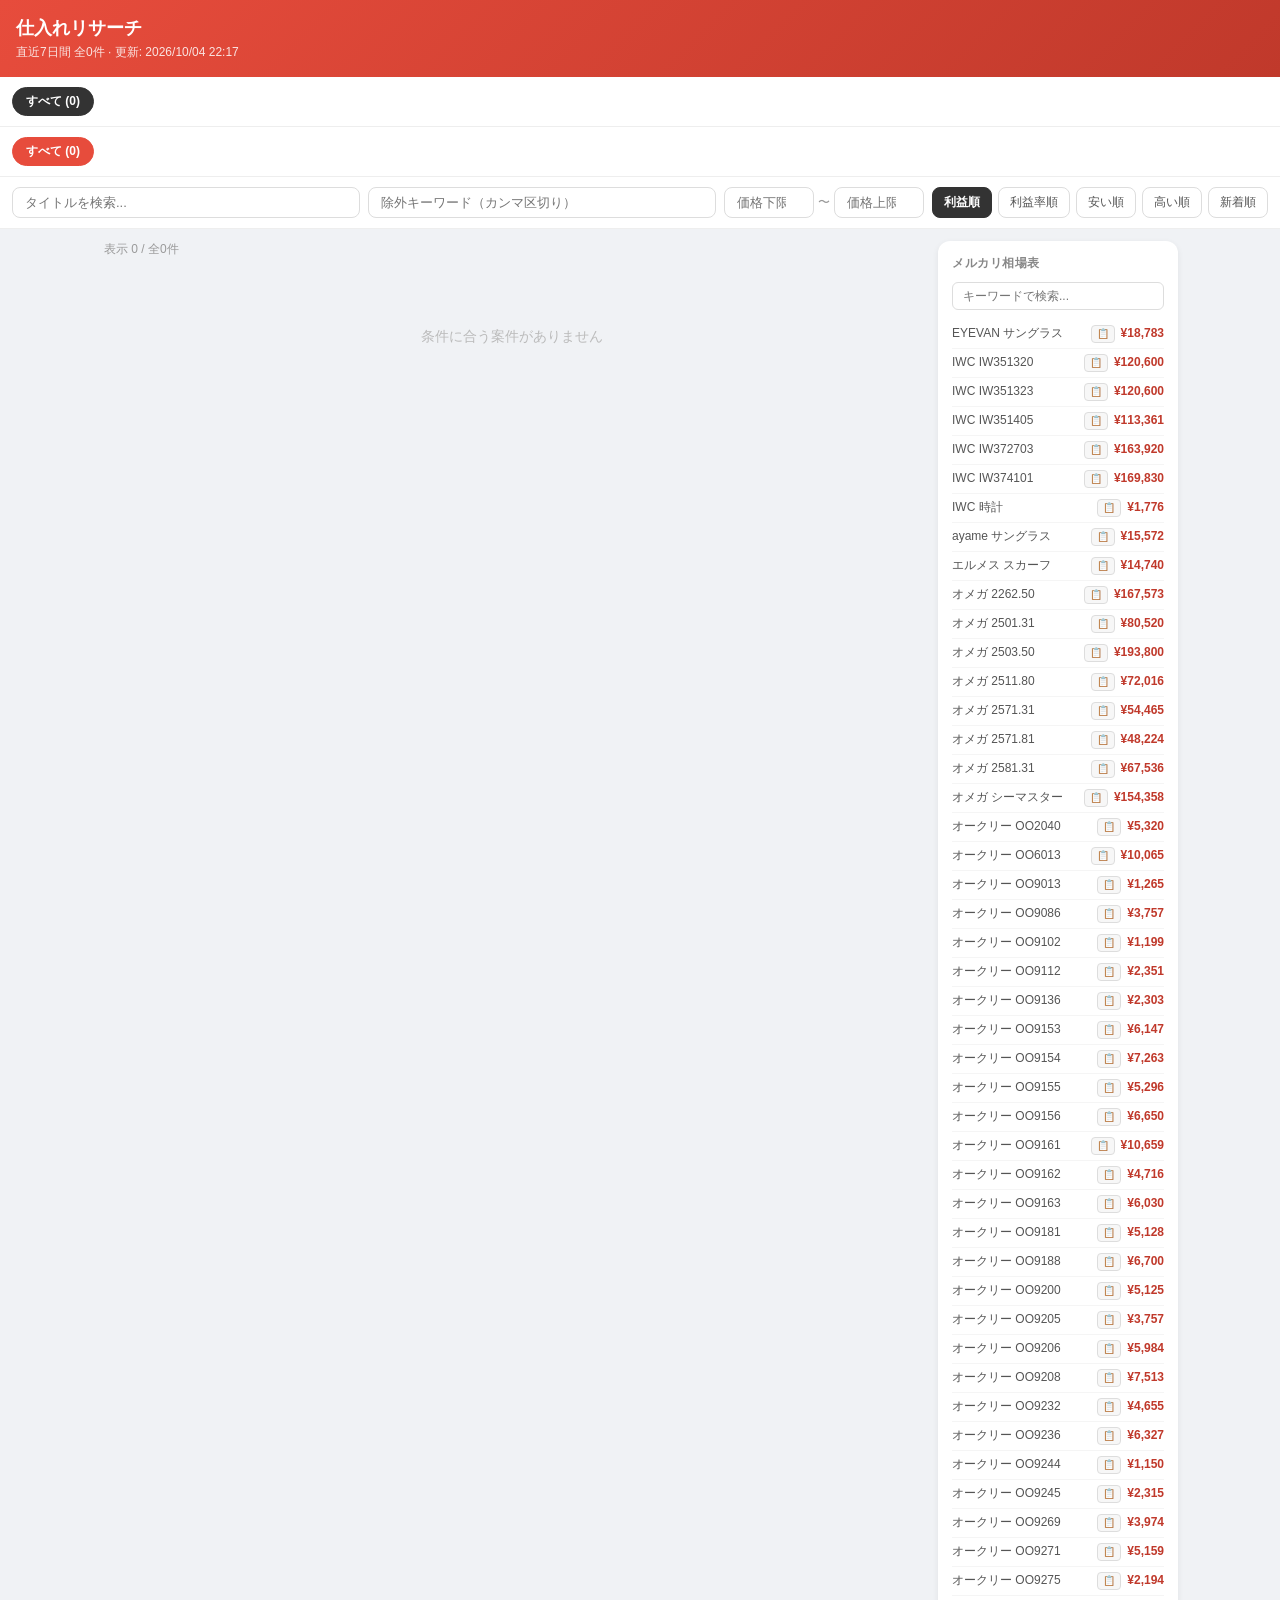
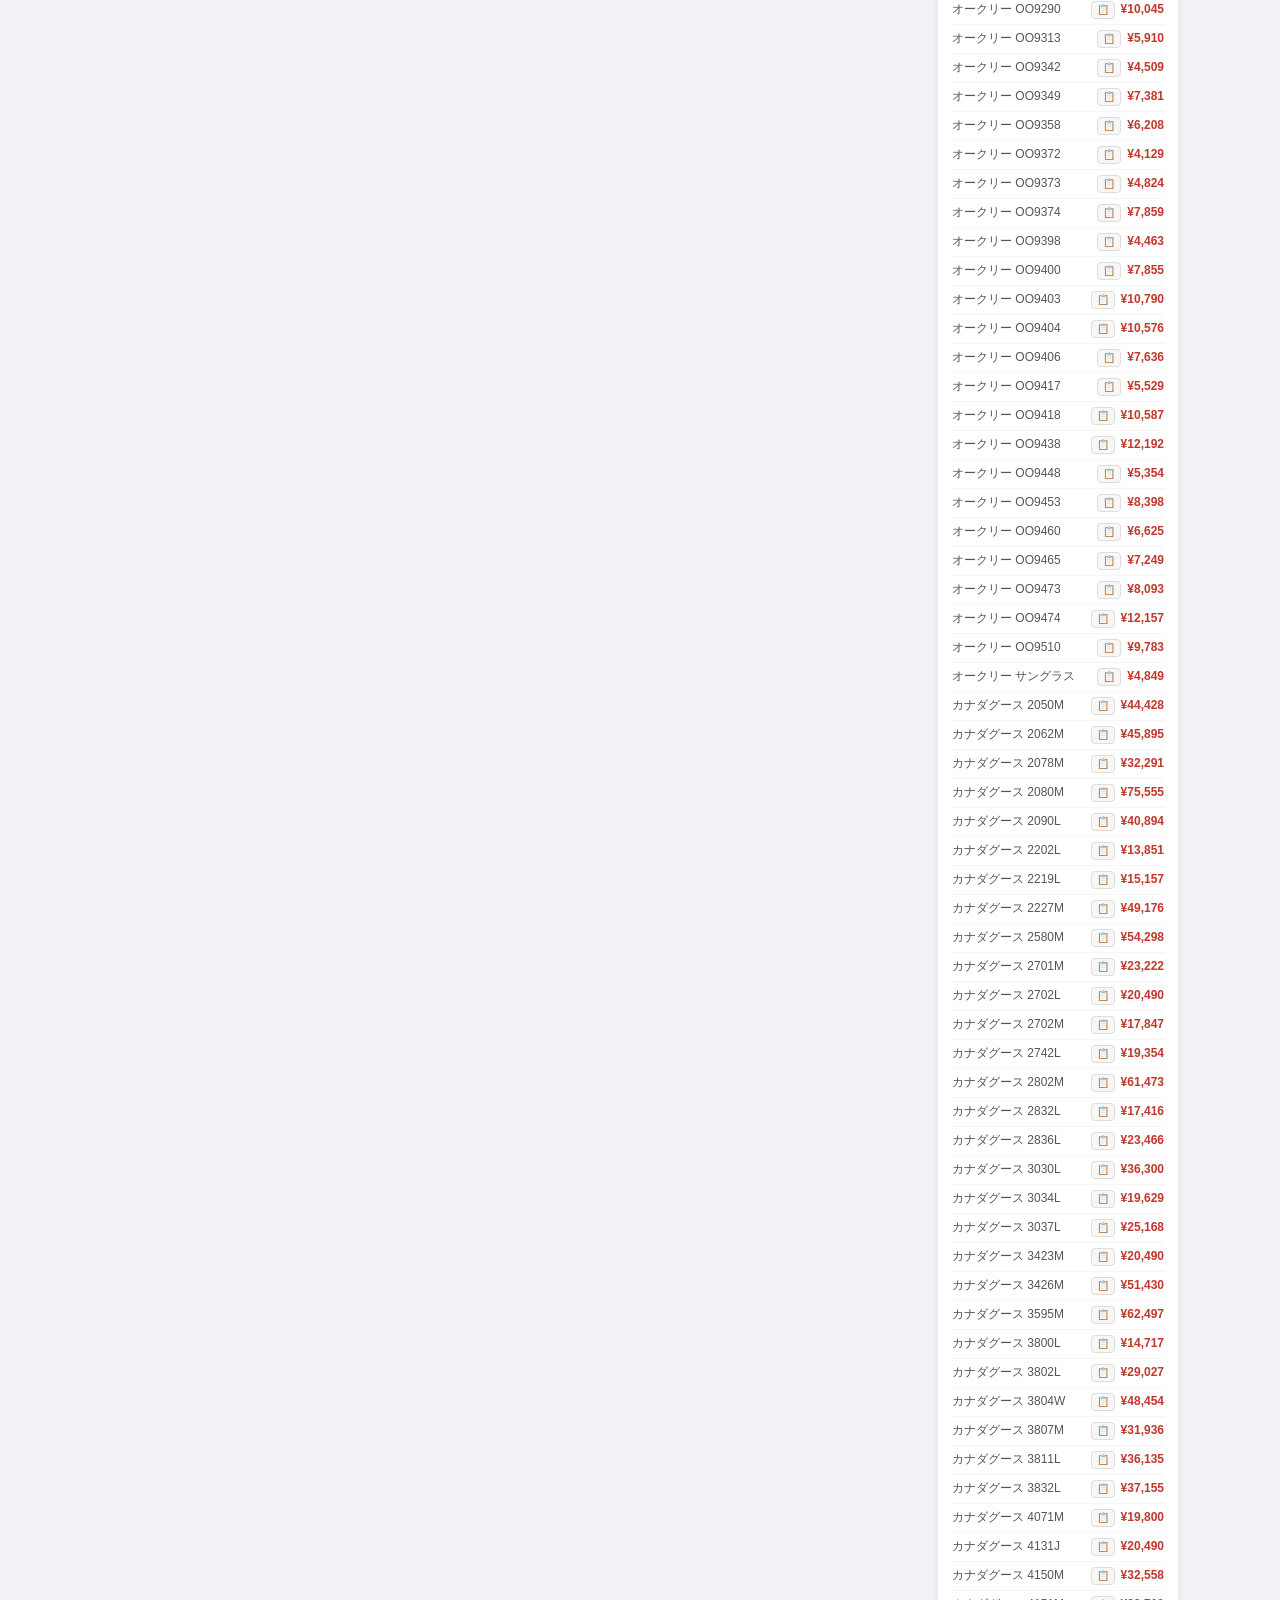
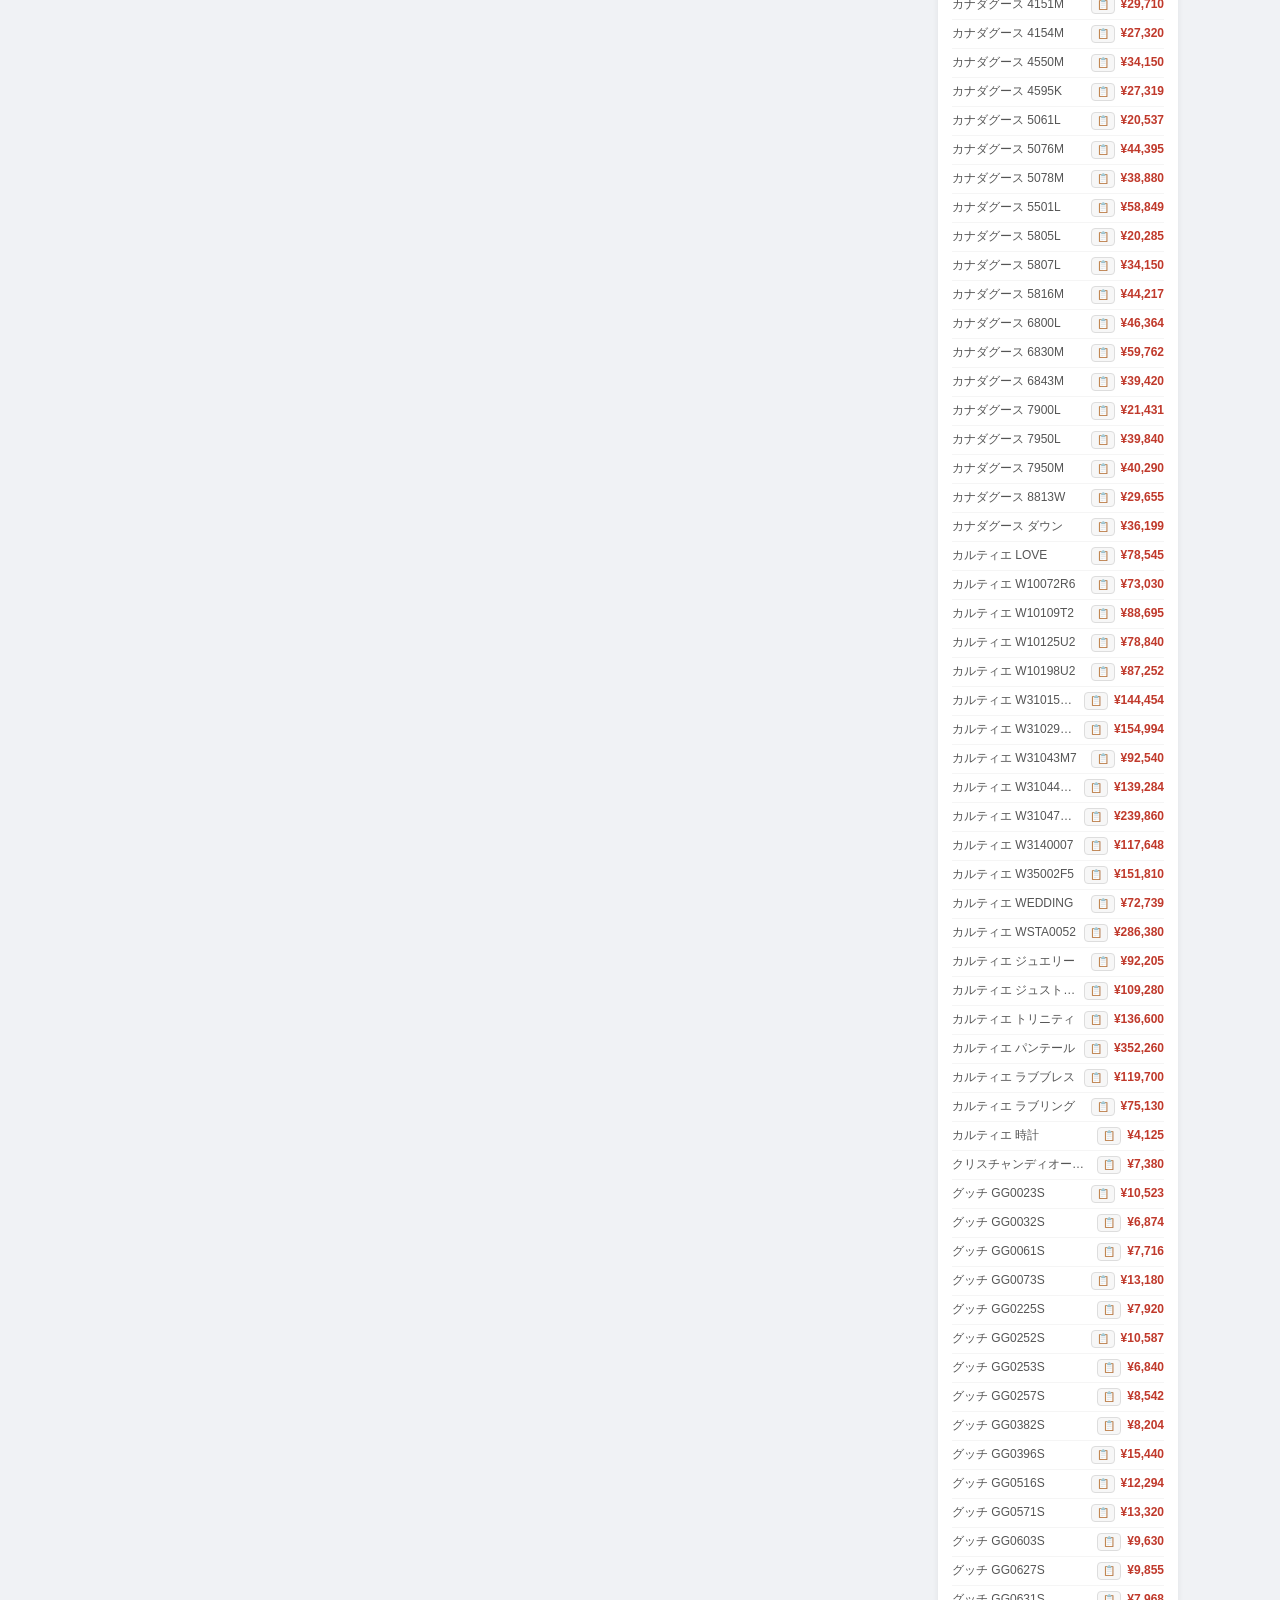
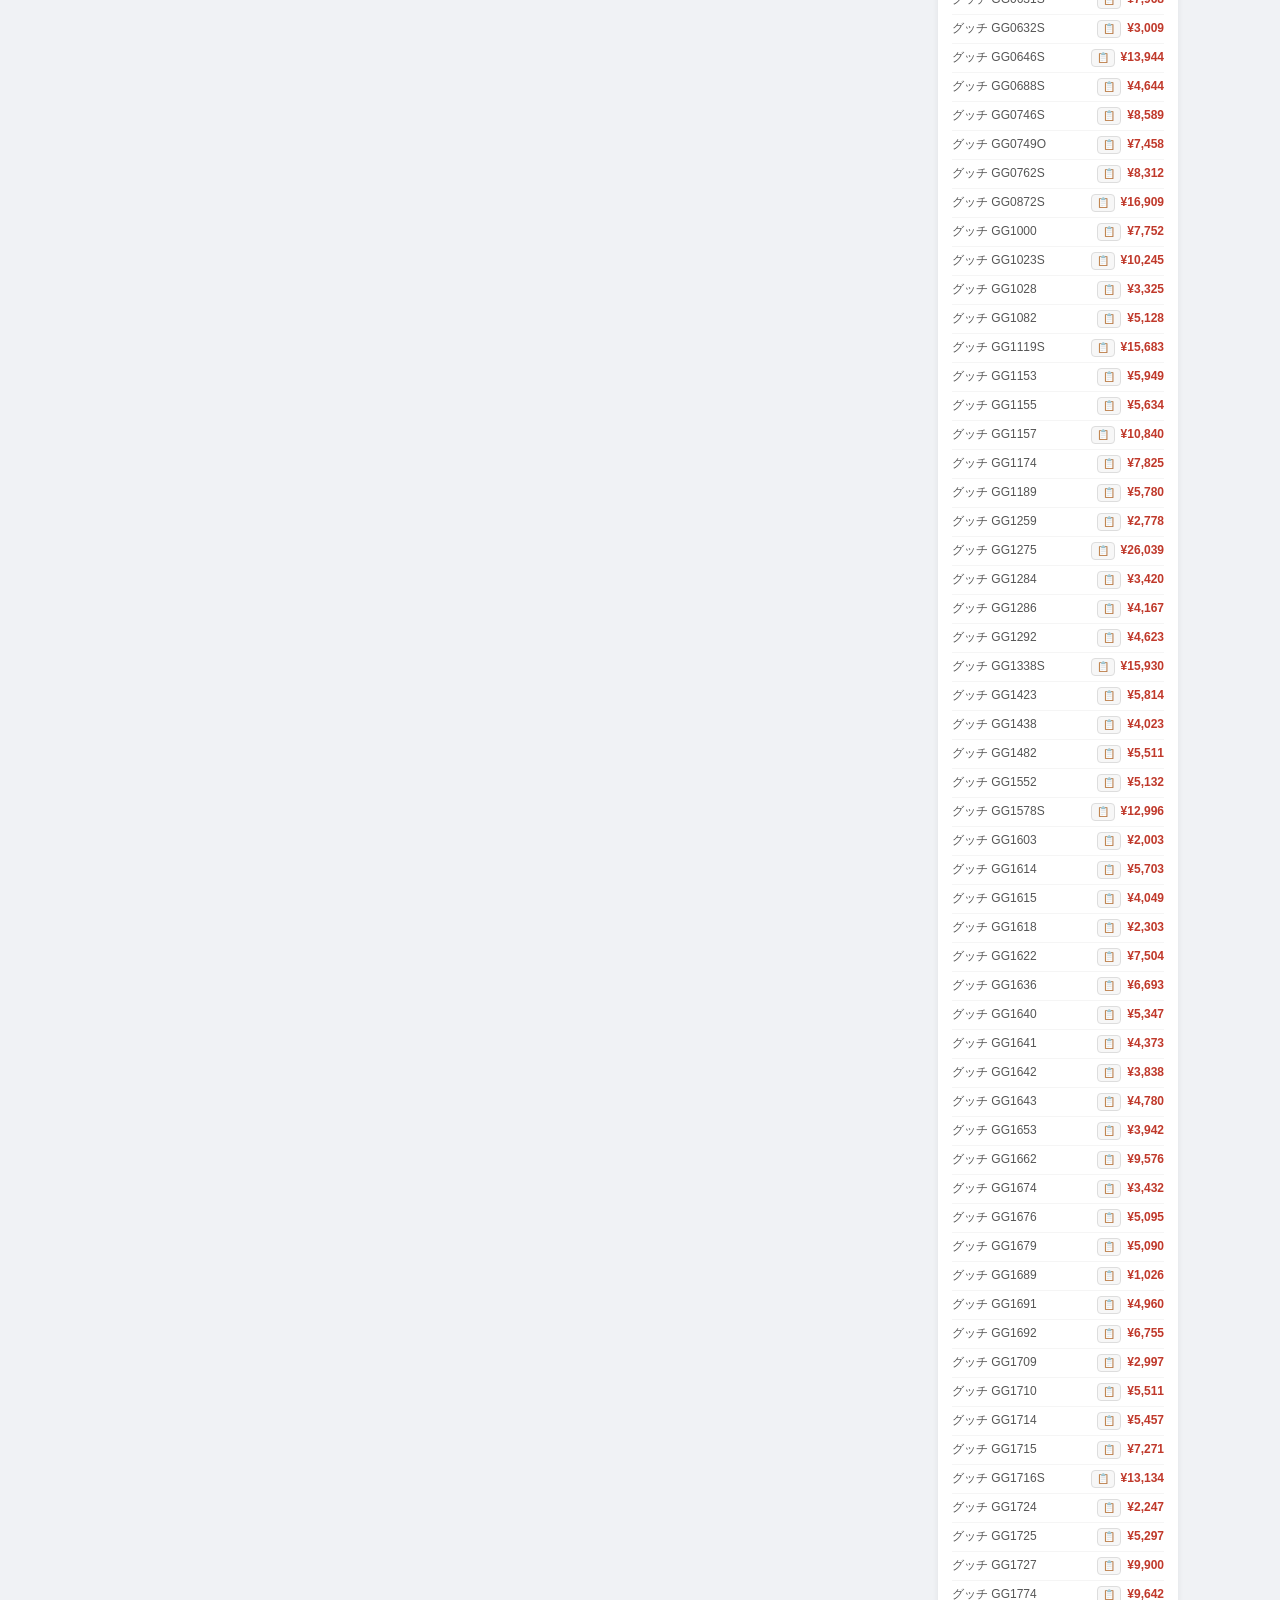
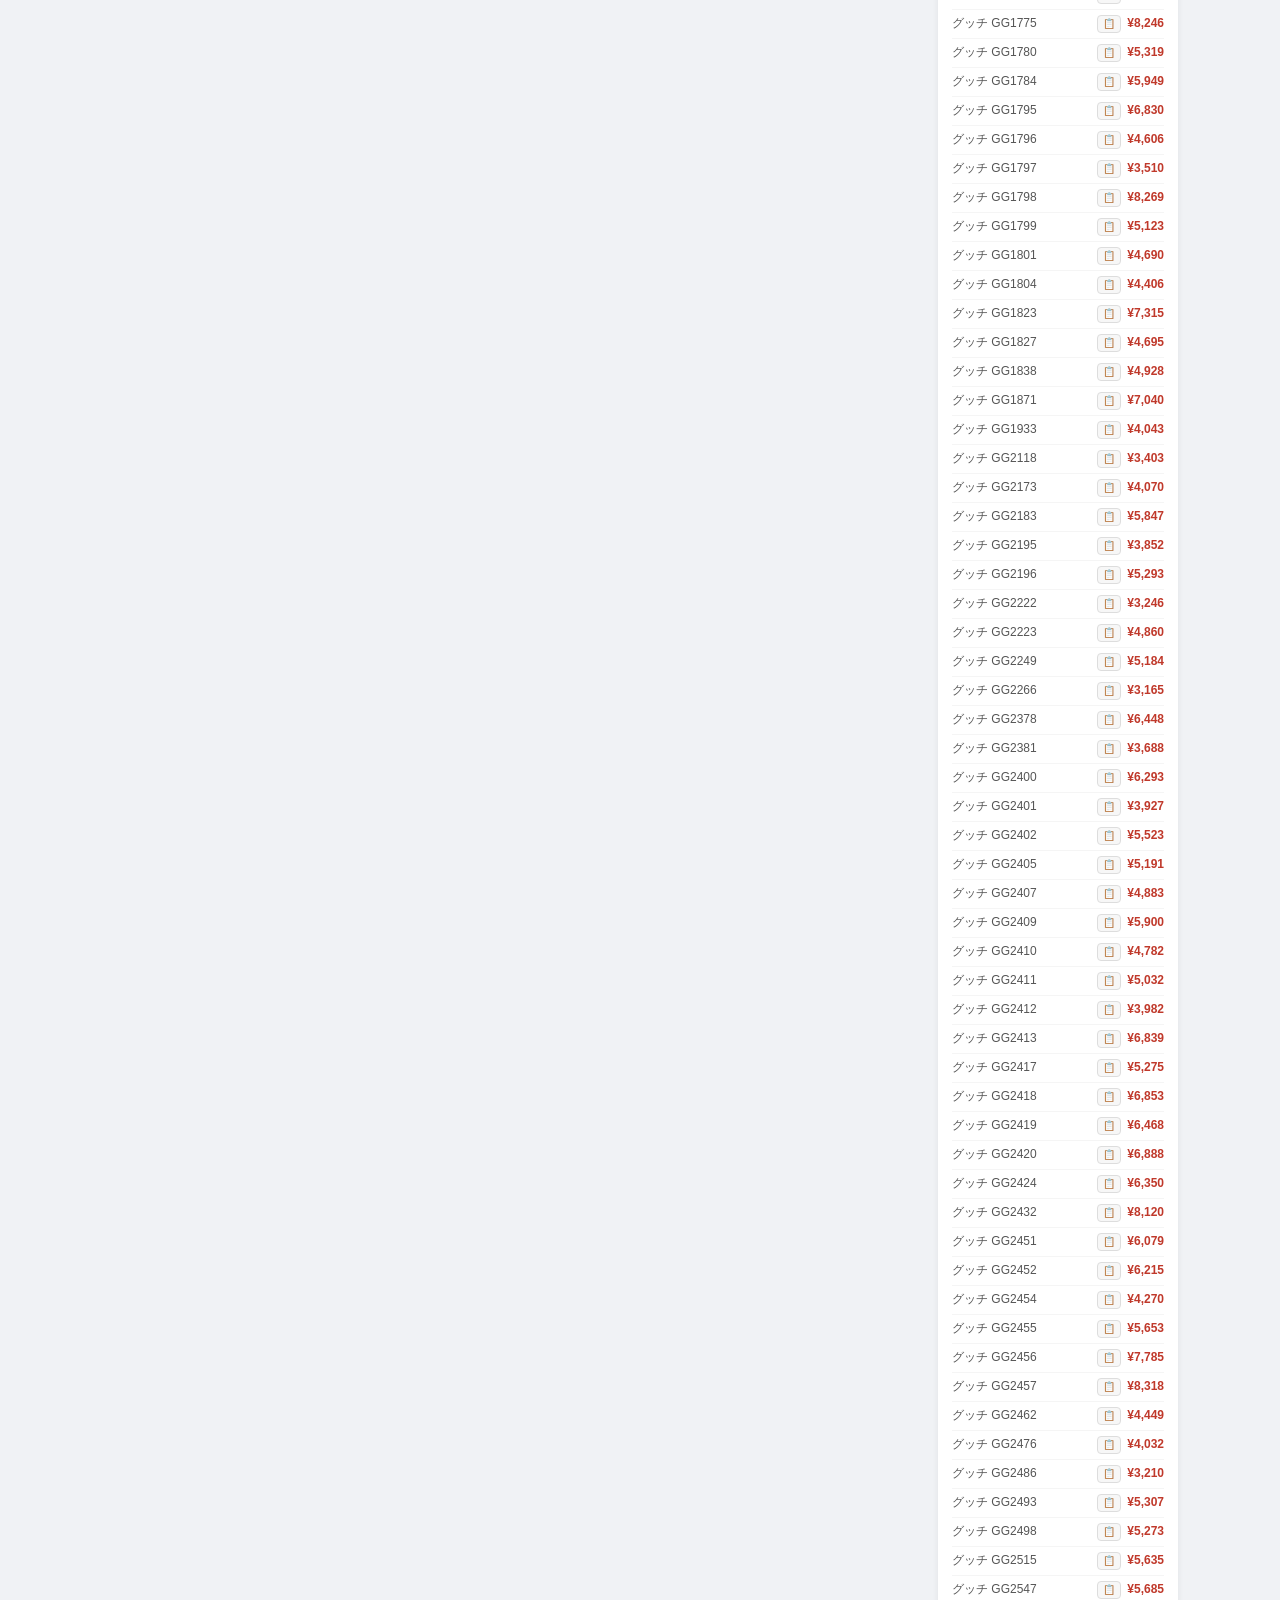
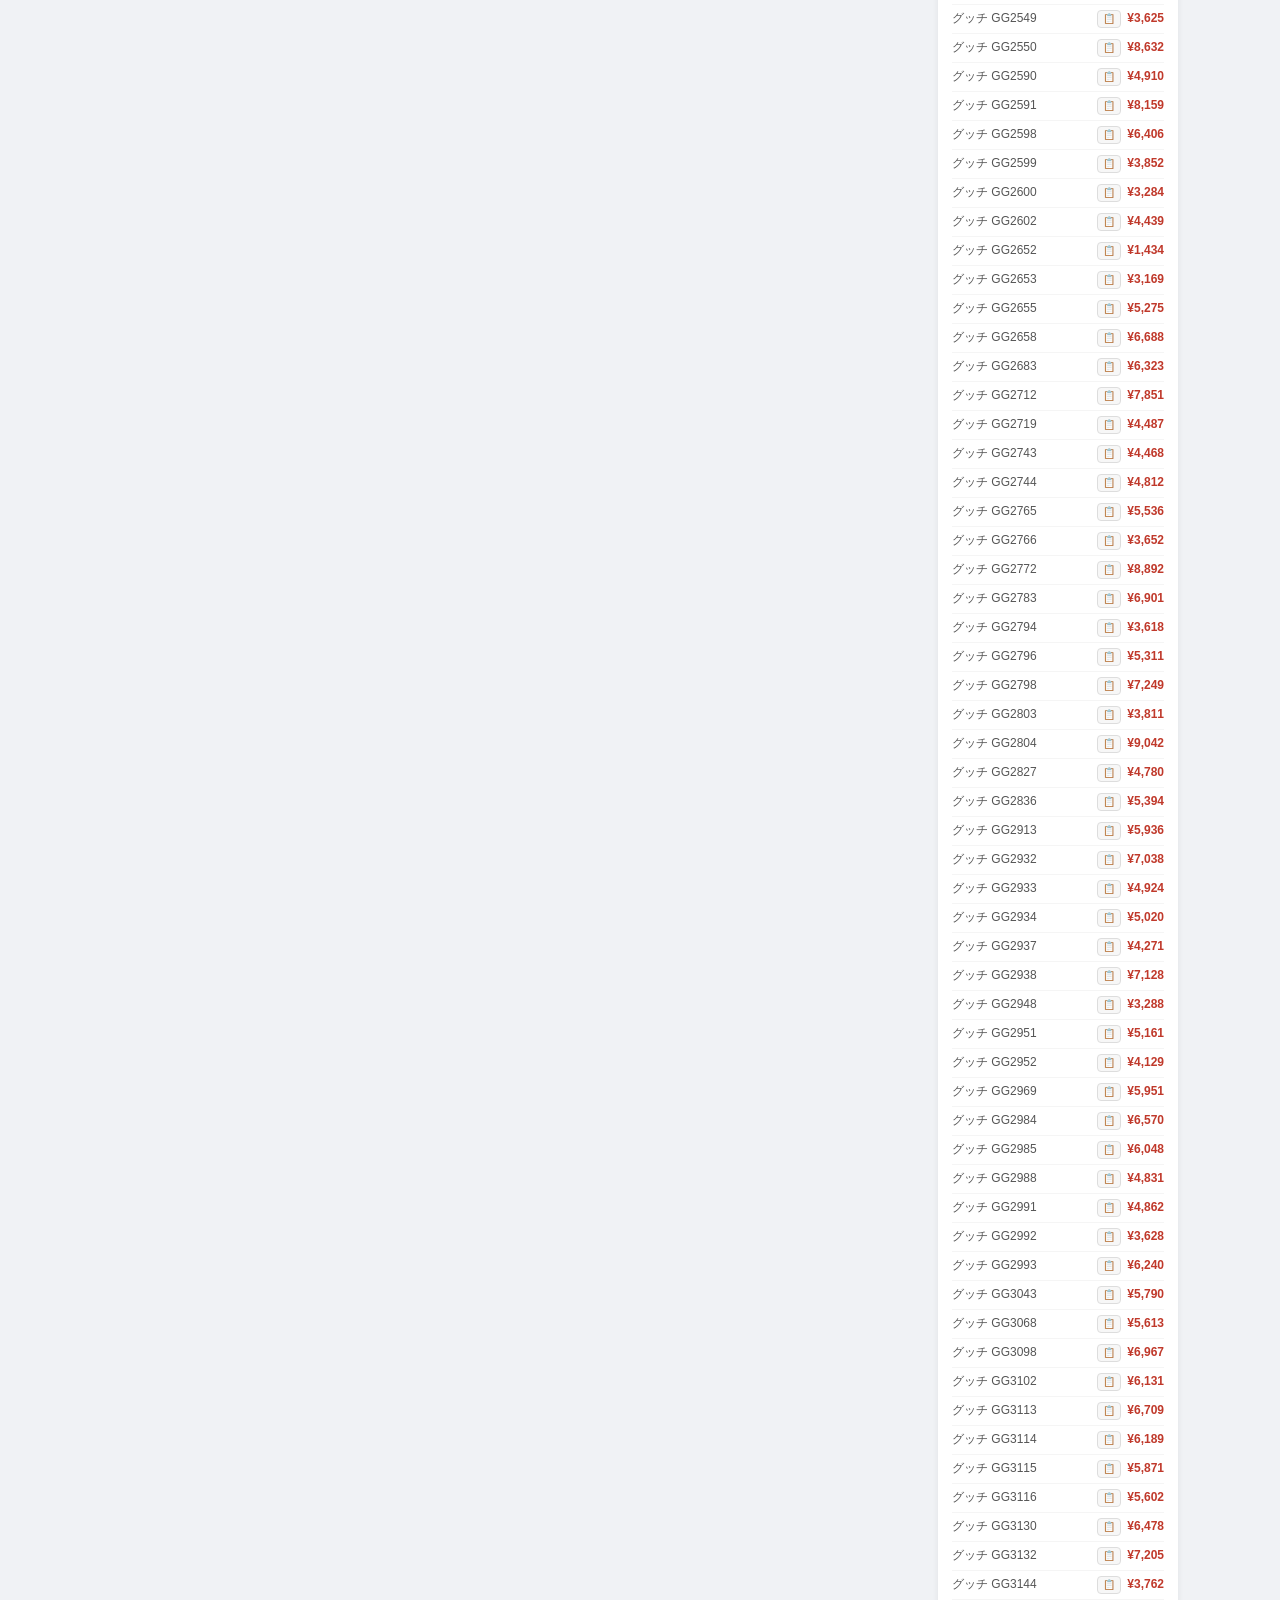
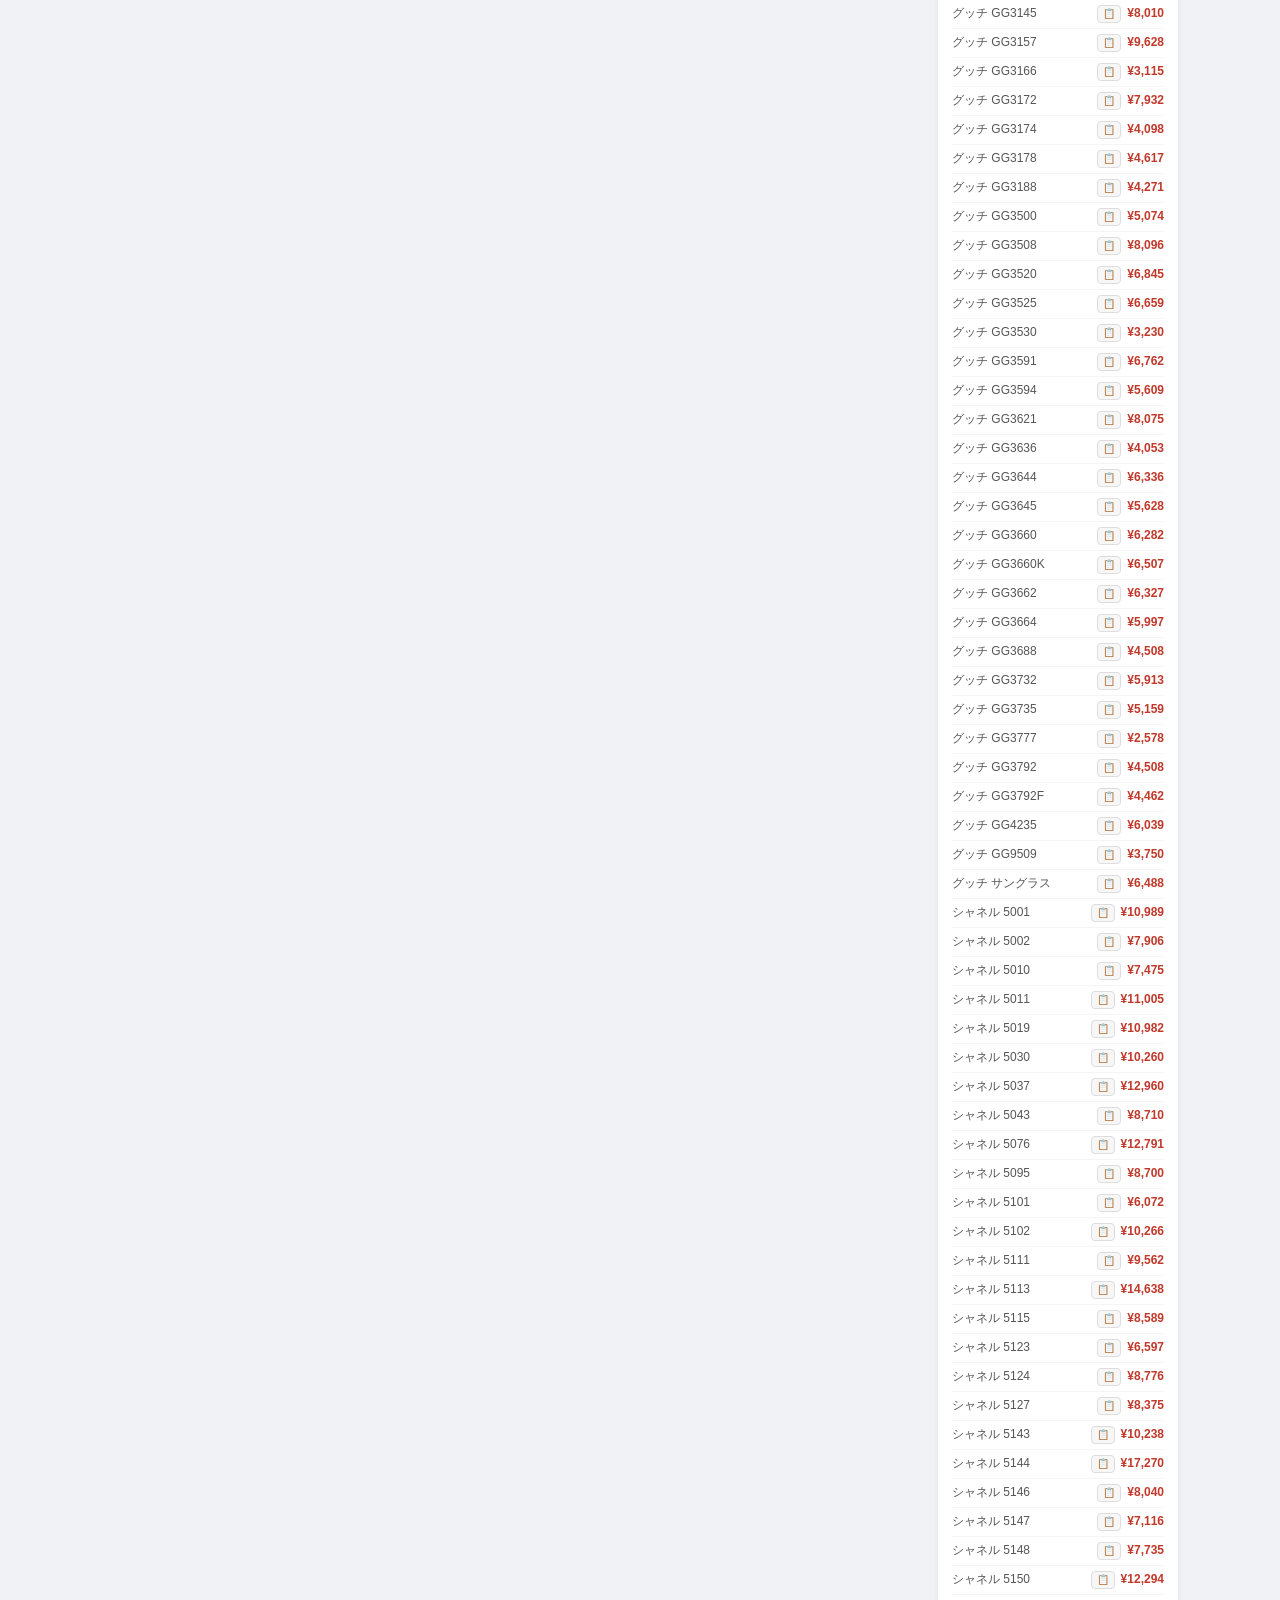
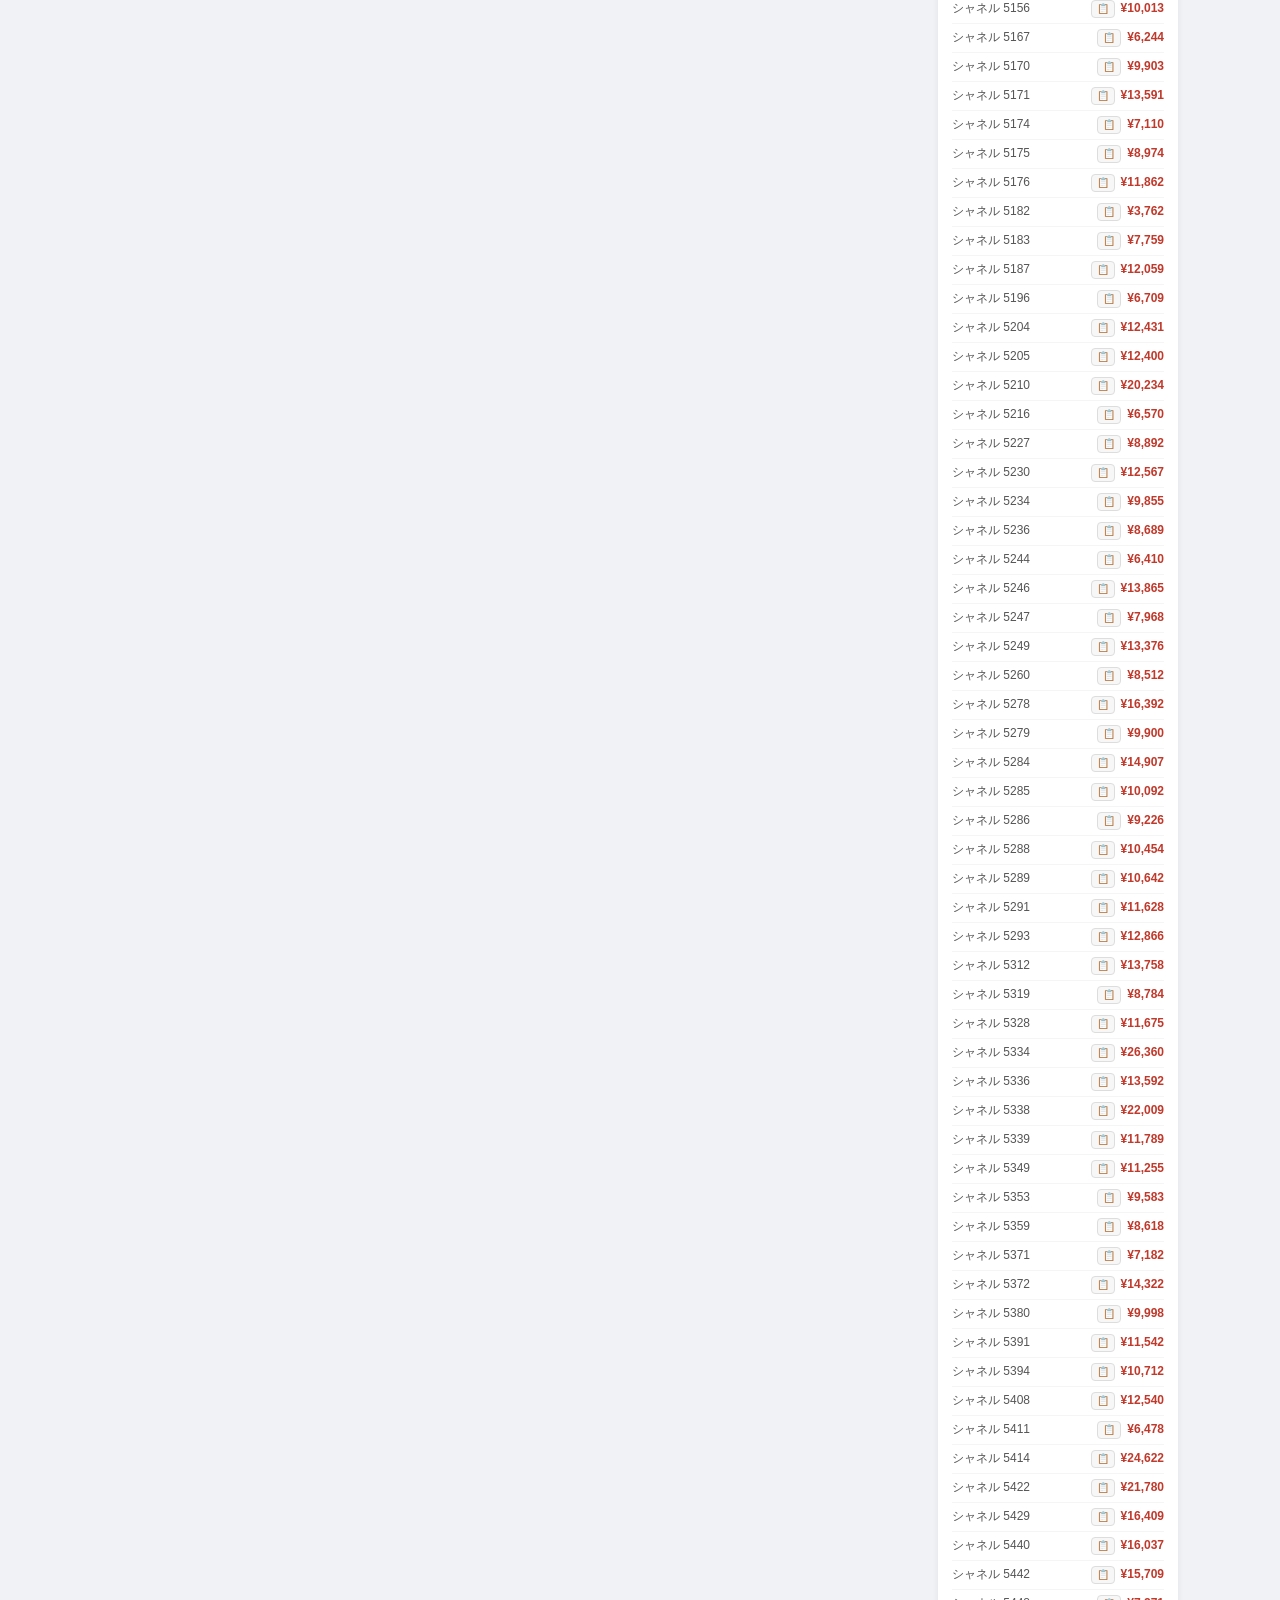
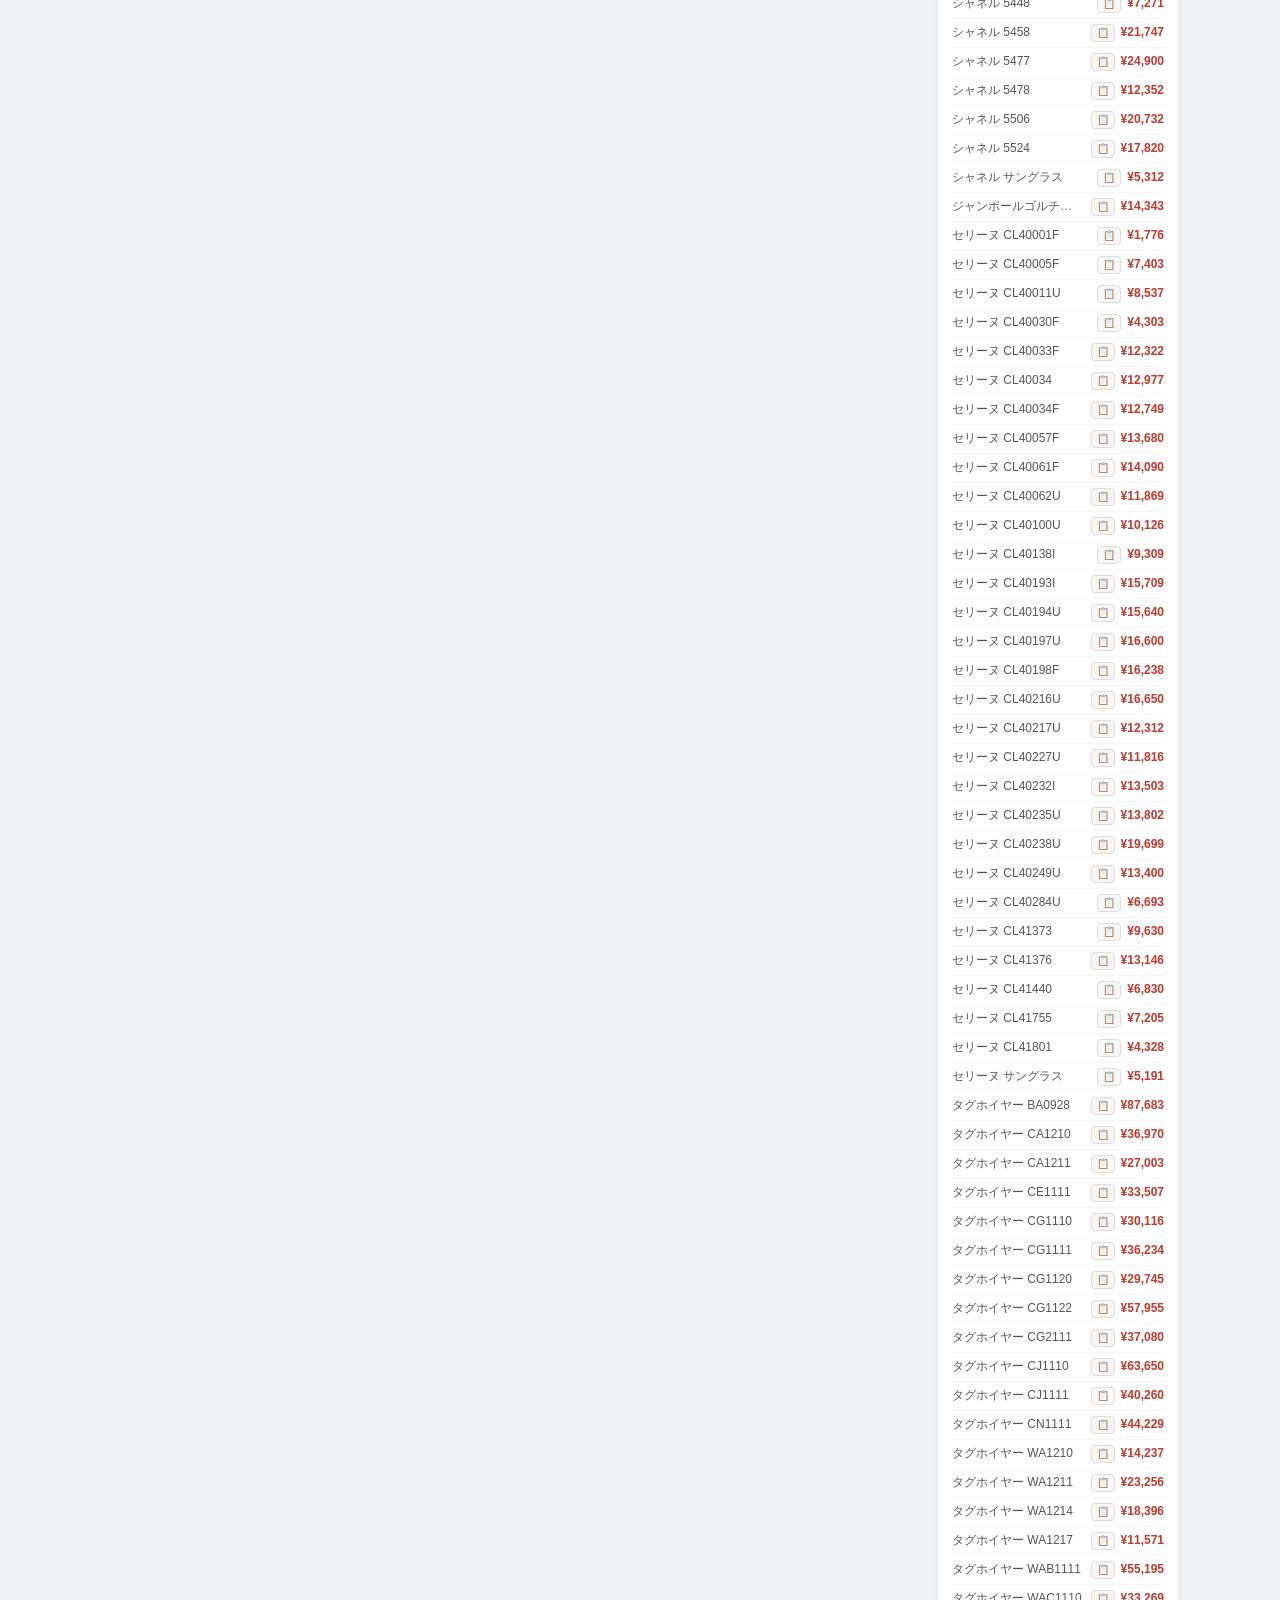
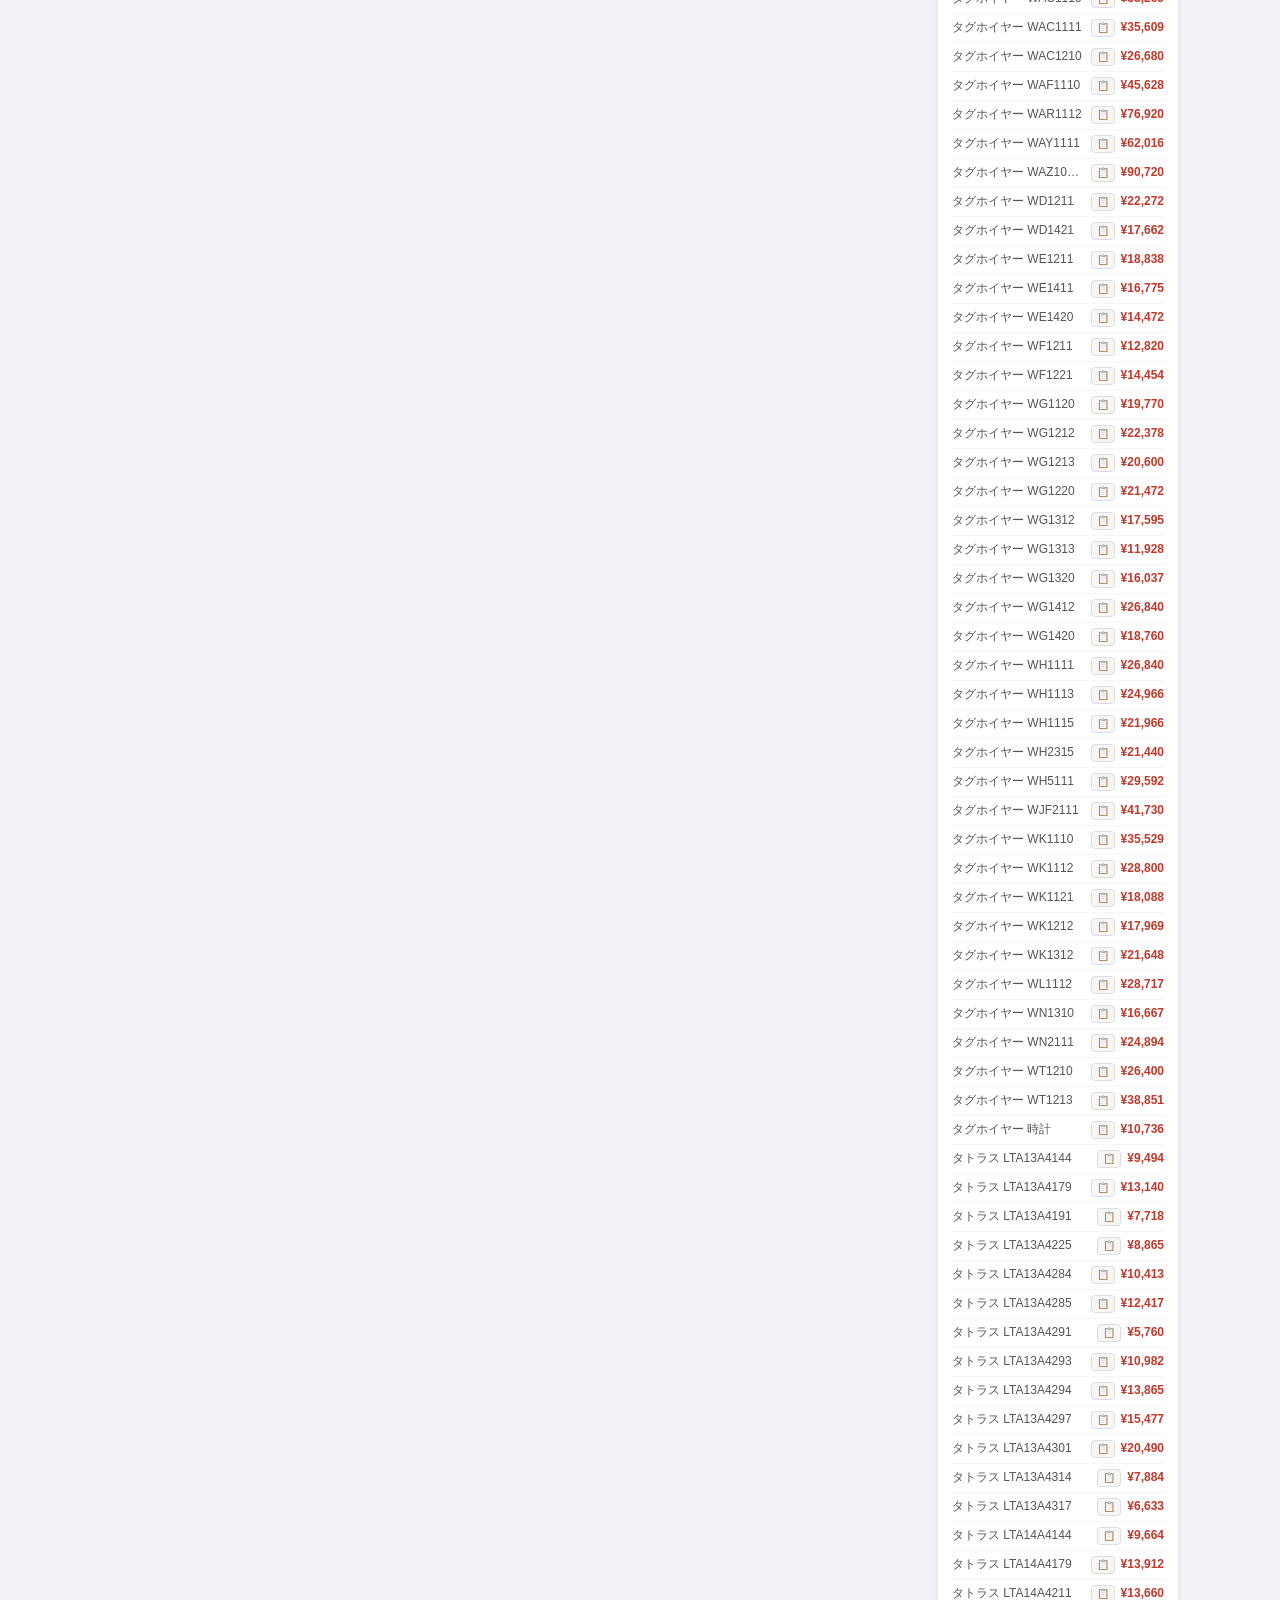
==== commit 5b2e29cc: "Update dashboard: 0 deals (2026-10-04 22:17)" ====
--- a/docs/index.html
+++ b/docs/index.html
@@ -9,7 +9,7 @@
 <body>
 <header>
   <h1>仕入れリサーチ</h1>
-  <p>直近7日間 全0件 · 更新: 2026/10/01 23:05</p>
+  <p>直近7日間 全0件 · 更新: 2026/10/04 22:17</p>
 </header>
 
 <div class="tab-bar" id="tabBar">
@@ -81,7 +81,7 @@
   const DEALS = [];
   const MARKETS = [{"keyword": "EYEVAN サングラス", "median_price": 18783, "min_price": 13660, "max_price": 23905, "sample_count": 5}, {"keyword": "IWC IW351320", "median_price": 120600, "min_price": 117250, "max_price": 123950, "sample_count": 6}, {"keyword": "IWC IW351323", "median_price": 120600, "min_price": 120600, "max_price": 120600, "sample_count": 1}, {"keyword": "IWC IW351405", "median_price": 113361, "min_price": 111048, "max_price": 115675, "sample_count": 2}, {"keyword": "IWC IW372703", "median_price": 163920, "min_price": 163920, "max_price": 163920, "sample_count": 1}, {"keyword": "IWC IW374101", "median_price": 169830, "min_price": 169830, "max_price": 169830, "sample_count": 1}, {"keyword": "IWC 時計", "median_price": 1776, "min_price": 1776, "max_price": 1776, "sample_count": 3}, {"keyword": "ayame サングラス", "median_price": 15572, "min_price": 15572, "max_price": 15572, "sample_count": 3}, {"keyword": "エルメス スカーフ", "median_price": 14740, "min_price": 14740, "max_price": 14740, "sample_count": 2}, {"keyword": "オメガ 2262.50", "median_price": 167573, "min_price": 149040, "max_price": 186106, "sample_count": 2}, {"keyword": "オメガ 2501.31", "median_price": 80520, "min_price": 80520, "max_price": 80520, "sample_count": 3}, {"keyword": "オメガ 2503.50", "median_price": 193800, "min_price": 193800, "max_price": 193800, "sample_count": 1}, {"keyword": "オメガ 2511.80", "median_price": 72016, "min_price": 67422, "max_price": 76610, "sample_count": 2}, {"keyword": "オメガ 2571.31", "median_price": 54465, "min_price": 54465, "max_price": 54465, "sample_count": 3}, {"keyword": "オメガ 2571.81", "median_price": 48224, "min_price": 35530, "max_price": 60918, "sample_count": 2}, {"keyword": "オメガ 2581.31", "median_price": 67536, "min_price": 67536, "max_price": 67536, "sample_count": 1}, {"keyword": "オメガ シーマスター", "median_price": 154358, "min_price": 35516, "max_price": 273200, "sample_count": 2}, {"keyword": "オークリー OO2040", "median_price": 5320, "min_price": 3325, "max_price": 7315, "sample_count": 2}, {"keyword": "オークリー OO6013", "median_price": 10065, "min_price": 10065, "max_price": 10065, "sample_count": 1}, {"keyword": "オークリー OO9013", "median_price": 1265, "min_price": 1231, "max_price": 1299, "sample_count": 2}, {"keyword": "オークリー OO9086", "median_price": 3757, "min_price": 3757, "max_price": 3757, "sample_count": 1}, {"keyword": "オークリー OO9102", "median_price": 1199, "min_price": 1199, "max_price": 1199, "sample_count": 3}, {"keyword": "オークリー OO9112", "median_price": 2351, "min_price": 1796, "max_price": 2907, "sample_count": 2}, {"keyword": "オークリー OO9136", "median_price": 2303, "min_price": 2303, "max_price": 2303, "sample_count": 1}, {"keyword": "オークリー OO9153", "median_price": 6147, "min_price": 6147, "max_price": 6147, "sample_count": 3}, {"keyword": "オークリー OO9154", "median_price": 7263, "min_price": 6687, "max_price": 7839, "sample_count": 4}, {"keyword": "オークリー OO9155", "median_price": 5296, "min_price": 5136, "max_price": 5457, "sample_count": 2}, {"keyword": "オークリー OO9156", "median_price": 6650, "min_price": 6650, "max_price": 6650, "sample_count": 1}, {"keyword": "オークリー OO9161", "median_price": 10659, "min_price": 10659, "max_price": 10659, "sample_count": 1}, {"keyword": "オークリー OO9162", "median_price": 4716, "min_price": 4716, "max_price": 4716, "sample_count": 3}, {"keyword": "オークリー OO9163", "median_price": 6030, "min_price": 6030, "max_price": 6030, "sample_count": 1}, {"keyword": "オークリー OO9181", "median_price": 5128, "min_price": 5128, "max_price": 5128, "sample_count": 1}, {"keyword": "オークリー OO9188", "median_price": 6700, "min_price": 6600, "max_price": 8040, "sample_count": 5}, {"keyword": "オークリー OO9200", "median_price": 5125, "min_price": 3942, "max_price": 6570, "sample_count": 5}, {"keyword": "オークリー OO9205", "median_price": 3757, "min_price": 3757, "max_price": 3757, "sample_count": 1}, {"keyword": "オークリー OO9206", "median_price": 5984, "min_price": 2394, "max_price": 9575, "sample_count": 2}, {"keyword": "オークリー OO9208", "median_price": 7513, "min_price": 7513, "max_price": 7513, "sample_count": 1}, {"keyword": "オークリー OO9232", "median_price": 4655, "min_price": 4655, "max_price": 4655, "sample_count": 1}, {"keyword": "オークリー OO9236", "median_price": 6327, "min_price": 5130, "max_price": 7524, "sample_count": 4}, {"keyword": "オークリー OO9244", "median_price": 1150, "min_price": 1093, "max_price": 1208, "sample_count": 2}, {"keyword": "オークリー OO9245", "median_price": 2315, "min_price": 1229, "max_price": 3401, "sample_count": 2}, {"keyword": "オークリー OO9269", "median_price": 3974, "min_price": 3397, "max_price": 4359, "sample_count": 5}, {"keyword": "オークリー OO9271", "median_price": 5159, "min_price": 4355, "max_price": 5963, "sample_count": 2}, {"keyword": "オークリー OO9275", "median_price": 2194, "min_price": 2194, "max_price": 2194, "sample_count": 1}, {"keyword": "オークリー OO9290", "median_price": 10045, "min_price": 8721, "max_price": 11370, "sample_count": 2}, {"keyword": "オークリー OO9313", "median_price": 5910, "min_price": 5288, "max_price": 6532, "sample_count": 2}, {"keyword": "オークリー OO9342", "median_price": 4509, "min_price": 4509, "max_price": 4509, "sample_count": 1}, {"keyword": "オークリー OO9349", "median_price": 7381, "min_price": 5704, "max_price": 7918, "sample_count": 5}, {"keyword": "オークリー OO9358", "median_price": 6208, "min_price": 5847, "max_price": 6570, "sample_count": 2}, {"keyword": "オークリー OO9372", "median_price": 4129, "min_price": 4129, "max_price": 4129, "sample_count": 1}, {"keyword": "オークリー OO9373", "median_price": 4824, "min_price": 2948, "max_price": 6700, "sample_count": 2}, {"keyword": "オークリー OO9374", "median_price": 7859, "min_price": 7859, "max_price": 7859, "sample_count": 3}, {"keyword": "オークリー OO9398", "median_price": 4463, "min_price": 4279, "max_price": 4648, "sample_count": 4}, {"keyword": "オークリー OO9400", "median_price": 7855, "min_price": 6830, "max_price": 10108, "sample_count": 5}, {"keyword": "オークリー OO9403", "median_price": 10790, "min_price": 10292, "max_price": 11288, "sample_count": 4}, {"keyword": "オークリー OO9404", "median_price": 10576, "min_price": 10576, "max_price": 10576, "sample_count": 1}, {"keyword": "オークリー OO9406", "median_price": 7636, "min_price": 7636, "max_price": 7636, "sample_count": 3}, {"keyword": "オークリー OO9417", "median_price": 5529, "min_price": 2335, "max_price": 8723, "sample_count": 2}, {"keyword": "オークリー OO9418", "median_price": 10587, "min_price": 10587, "max_price": 10587, "sample_count": 2}, {"keyword": "オークリー OO9438", "median_price": 12192, "min_price": 12192, "max_price": 12192, "sample_count": 1}, {"keyword": "オークリー OO9448", "median_price": 5354, "min_price": 5354, "max_price": 5354, "sample_count": 3}, {"keyword": "オークリー OO9453", "median_price": 8398, "min_price": 8398, "max_price": 8398, "sample_count": 1}, {"keyword": "オークリー OO9460", "median_price": 6625, "min_price": 4030, "max_price": 9221, "sample_count": 2}, {"keyword": "オークリー OO9465", "median_price": 7249, "min_price": 1957, "max_price": 11862, "sample_count": 5}, {"keyword": "オークリー OO9473", "median_price": 8093, "min_price": 5464, "max_price": 10723, "sample_count": 2}, {"keyword": "オークリー OO9474", "median_price": 12157, "min_price": 12157, "max_price": 12157, "sample_count": 1}, {"keyword": "オークリー OO9510", "median_price": 9783, "min_price": 9783, "max_price": 9783, "sample_count": 1}, {"keyword": "オークリー サングラス", "median_price": 4849, "min_price": 3552, "max_price": 6147, "sample_count": 4}, {"keyword": "カナダグース 2050M", "median_price": 44428, "min_price": 43217, "max_price": 45640, "sample_count": 2}, {"keyword": "カナダグース 2062M", "median_price": 45895, "min_price": 42880, "max_price": 48910, "sample_count": 4}, {"keyword": "カナダグース 2078M", "median_price": 32291, "min_price": 32291, "max_price": 32291, "sample_count": 1}, {"keyword": "カナダグース 2080M", "median_price": 75555, "min_price": 75555, "max_price": 75555, "sample_count": 1}, {"keyword": "カナダグース 2090L", "median_price": 40894, "min_price": 34413, "max_price": 47376, "sample_count": 2}, {"keyword": "カナダグース 2202L", "median_price": 13851, "min_price": 13851, "max_price": 13851, "sample_count": 1}, {"keyword": "カナダグース 2219L", "median_price": 15157, "min_price": 15157, "max_price": 15157, "sample_count": 1}, {"keyword": "カナダグース 2227M", "median_price": 49176, "min_price": 49176, "max_price": 49176, "sample_count": 3}, {"keyword": "カナダグース 2580M", "median_price": 54298, "min_price": 53957, "max_price": 54640, "sample_count": 4}, {"keyword": "カナダグース 2701M", "median_price": 23222, "min_price": 19123, "max_price": 25954, "sample_count": 6}, {"keyword": "カナダグース 2702L", "median_price": 20490, "min_price": 20490, "max_price": 20490, "sample_count": 3}, {"keyword": "カナダグース 2702M", "median_price": 17847, "min_price": 15203, "max_price": 21152, "sample_count": 7}, {"keyword": "カナダグース 2742L", "median_price": 19354, "min_price": 19354, "max_price": 19354, "sample_count": 1}, {"keyword": "カナダグース 2802M", "median_price": 61473, "min_price": 56846, "max_price": 66100, "sample_count": 2}, {"keyword": "カナダグース 2832L", "median_price": 17416, "min_price": 16734, "max_price": 17758, "sample_count": 6}, {"keyword": "カナダグース 2836L", "median_price": 23466, "min_price": 23466, "max_price": 23466, "sample_count": 1}, {"keyword": "カナダグース 3030L", "median_price": 36300, "min_price": 36300, "max_price": 36300, "sample_count": 1}, {"keyword": "カナダグース 3034L", "median_price": 19629, "min_price": 13592, "max_price": 25667, "sample_count": 2}, {"keyword": "カナダグース 3037L", "median_price": 25168, "min_price": 21176, "max_price": 29160, "sample_count": 4}, {"keyword": "カナダグース 3423M", "median_price": 20490, "min_price": 20490, "max_price": 20490, "sample_count": 1}, {"keyword": "カナダグース 3426M", "median_price": 51430, "min_price": 51430, "max_price": 51430, "sample_count": 3}, {"keyword": "カナダグース 3595M", "median_price": 62497, "min_price": 57690, "max_price": 67305, "sample_count": 2}, {"keyword": "カナダグース 3800L", "median_price": 14717, "min_price": 13797, "max_price": 15637, "sample_count": 4}, {"keyword": "カナダグース 3802L", "median_price": 29027, "min_price": 27320, "max_price": 30735, "sample_count": 4}, {"keyword": "カナダグース 3804W", "median_price": 48454, "min_price": 18068, "max_price": 78840, "sample_count": 2}, {"keyword": "カナダグース 3807M", "median_price": 31936, "min_price": 19830, "max_price": 44042, "sample_count": 2}, {"keyword": "カナダグース 3811L", "median_price": 36135, "min_price": 36135, "max_price": 36135, "sample_count": 1}, {"keyword": "カナダグース 3832L", "median_price": 37155, "min_price": 21036, "max_price": 53274, "sample_count": 2}, {"keyword": "カナダグース 4071M", "median_price": 19800, "min_price": 13200, "max_price": 30360, "sample_count": 7}, {"keyword": "カナダグース 4131J", "median_price": 20490, "min_price": 17075, "max_price": 23905, "sample_count": 2}, {"keyword": "カナダグース 4150M", "median_price": 32558, "min_price": 32558, "max_price": 32558, "sample_count": 3}, {"keyword": "カナダグース 4151M", "median_price": 29710, "min_price": 21856, "max_price": 37565, "sample_count": 4}, {"keyword": "カナダグース 4154M", "median_price": 27320, "min_price": 20490, "max_price": 34150, "sample_count": 4}, {"keyword": "カナダグース 4550M", "median_price": 34150, "min_price": 34150, "max_price": 34150, "sample_count": 3}, {"keyword": "カナダグース 4595K", "median_price": 27319, "min_price": 27319, "max_price": 27319, "sample_count": 1}, {"keyword": "カナダグース 5061L", "median_price": 20537, "min_price": 18560, "max_price": 22515, "sample_count": 2}, {"keyword": "カナダグース 5076M", "median_price": 44395, "min_price": 40843, "max_price": 47810, "sample_count": 5}, {"keyword": "カナダグース 5078M", "median_price": 38880, "min_price": 38880, "max_price": 38880, "sample_count": 1}, {"keyword": "カナダグース 5501L", "median_price": 58849, "min_price": 58849, "max_price": 58849, "sample_count": 1}, {"keyword": "カナダグース 5805L", "median_price": 20285, "min_price": 20285, "max_price": 20285, "sample_count": 1}, {"keyword": "カナダグース 5807L", "median_price": 34150, "min_price": 34150, "max_price": 34150, "sample_count": 1}, {"keyword": "カナダグース 5816M", "median_price": 44217, "min_price": 42375, "max_price": 46060, "sample_count": 2}, {"keyword": "カナダグース 6800L", "median_price": 46364, "min_price": 46364, "max_price": 46364, "sample_count": 3}, {"keyword": "カナダグース 6830M", "median_price": 59762, "min_price": 58055, "max_price": 61470, "sample_count": 2}, {"keyword": "カナダグース 6843M", "median_price": 39420, "min_price": 36135, "max_price": 42705, "sample_count": 2}, {"keyword": "カナダグース 7900L", "median_price": 21431, "min_price": 21431, "max_price": 21431, "sample_count": 1}, {"keyword": "カナダグース 7950L", "median_price": 39840, "min_price": 36520, "max_price": 43160, "sample_count": 6}, {"keyword": "カナダグース 7950M", "median_price": 40290, "min_price": 36185, "max_price": 44395, "sample_count": 2}, {"keyword": "カナダグース 8813W", "median_price": 29655, "min_price": 29655, "max_price": 29655, "sample_count": 1}, {"keyword": "カナダグース ダウン", "median_price": 36199, "min_price": 34150, "max_price": 39614, "sample_count": 5}, {"keyword": "カルティエ LOVE", "median_price": 78545, "min_price": 9221, "max_price": 136600, "sample_count": 8}, {"keyword": "カルティエ W10072R6", "median_price": 73030, "min_price": 73030, "max_price": 73030, "sample_count": 1}, {"keyword": "カルティエ W10109T2", "median_price": 88695, "min_price": 88695, "max_price": 88695, "sample_count": 1}, {"keyword": "カルティエ W10125U2", "median_price": 78840, "min_price": 78840, "max_price": 78840, "sample_count": 1}, {"keyword": "カルティエ W10198U2", "median_price": 87252, "min_price": 87252, "max_price": 87252, "sample_count": 1}, {"keyword": "カルティエ W31015M7", "median_price": 144454, "min_price": 143430, "max_price": 145479, "sample_count": 2}, {"keyword": "カルティエ W31029M7", "median_price": 154994, "min_price": 142239, "max_price": 167750, "sample_count": 2}, {"keyword": "カルティエ W31043M7", "median_price": 92540, "min_price": 92540, "max_price": 92540, "sample_count": 1}, {"keyword": "カルティエ W31044M7", "median_price": 139284, "min_price": 139284, "max_price": 139284, "sample_count": 1}, {"keyword": "カルティエ W31047M7", "median_price": 239860, "min_price": 239860, "max_price": 239860, "sample_count": 1}, {"keyword": "カルティエ W3140007", "median_price": 117648, "min_price": 117648, "max_price": 117648, "sample_count": 1}, {"keyword": "カルティエ W35002F5", "median_price": 151810, "min_price": 151810, "max_price": 151810, "sample_count": 1}, {"keyword": "カルティエ WEDDING", "median_price": 72739, "min_price": 32784, "max_price": 112695, "sample_count": 2}, {"keyword": "カルティエ WSTA0052", "median_price": 286380, "min_price": 286380, "max_price": 286380, "sample_count": 1}, {"keyword": "カルティエ ジュエリー", "median_price": 92205, "min_price": 92205, "max_price": 92205, "sample_count": 1}, {"keyword": "カルティエ ジュストアンクル", "median_price": 109280, "min_price": 109280, "max_price": 109280, "sample_count": 3}, {"keyword": "カルティエ トリニティ", "median_price": 136600, "min_price": 112695, "max_price": 160505, "sample_count": 4}, {"keyword": "カルティエ パンテール", "median_price": 352260, "min_price": 352260, "max_price": 352260, "sample_count": 1}, {"keyword": "カルティエ ラブブレス", "median_price": 119700, "min_price": 119700, "max_price": 119700, "sample_count": 3}, {"keyword": "カルティエ ラブリング", "median_price": 75130, "min_price": 17075, "max_price": 81960, "sample_count": 7}, {"keyword": "カルティエ 時計", "median_price": 4125, "min_price": 2445, "max_price": 5806, "sample_count": 4}, {"keyword": "クリスチャンディオール サングラス", "median_price": 7380, "min_price": 3899, "max_price": 10862, "sample_count": 2}, {"keyword": "グッチ GG0023S", "median_price": 10523, "min_price": 10523, "max_price": 10523, "sample_count": 1}, {"keyword": "グッチ GG0032S", "median_price": 6874, "min_price": 6237, "max_price": 7511, "sample_count": 2}, {"keyword": "グッチ GG0061S", "median_price": 7716, "min_price": 7716, "max_price": 7716, "sample_count": 1}, {"keyword": "グッチ GG0073S", "median_price": 13180, "min_price": 13180, "max_price": 13180, "sample_count": 1}, {"keyword": "グッチ GG0225S", "median_price": 7920, "min_price": 7920, "max_price": 7920, "sample_count": 1}, {"keyword": "グッチ GG0252S", "median_price": 10587, "min_price": 10587, "max_price": 10587, "sample_count": 1}, {"keyword": "グッチ GG0253S", "median_price": 6840, "min_price": 6840, "max_price": 6840, "sample_count": 1}, {"keyword": "グッチ GG0257S", "median_price": 8542, "min_price": 6030, "max_price": 11055, "sample_count": 2}, {"keyword": "グッチ GG0382S", "median_price": 8204, "min_price": 8075, "max_price": 8333, "sample_count": 2}, {"keyword": "グッチ GG0396S", "median_price": 15440, "min_price": 15440, "max_price": 15440, "sample_count": 1}, {"keyword": "グッチ GG0516S", "median_price": 12294, "min_price": 12294, "max_price": 12294, "sample_count": 1}, {"keyword": "グッチ GG0571S", "median_price": 13320, "min_price": 13320, "max_price": 13320, "sample_count": 3}, {"keyword": "グッチ GG0603S", "median_price": 9630, "min_price": 7704, "max_price": 11556, "sample_count": 2}, {"keyword": "グッチ GG0627S", "median_price": 9855, "min_price": 9855, "max_price": 9855, "sample_count": 1}, {"keyword": "グッチ GG0631S", "median_price": 7968, "min_price": 7968, "max_price": 7968, "sample_count": 1}, {"keyword": "グッチ GG0632S", "median_price": 3009, "min_price": 821, "max_price": 5198, "sample_count": 2}, {"keyword": "グッチ GG0646S", "median_price": 13944, "min_price": 13944, "max_price": 13944, "sample_count": 1}, {"keyword": "グッチ GG0688S", "median_price": 4644, "min_price": 4644, "max_price": 4644, "sample_count": 1}, {"keyword": "グッチ GG0746S", "median_price": 8589, "min_price": 8388, "max_price": 11072, "sample_count": 5}, {"keyword": "グッチ GG0749O", "median_price": 7458, "min_price": 7458, "max_price": 7458, "sample_count": 1}, {"keyword": "グッチ GG0762S", "median_price": 8312, "min_price": 5696, "max_price": 10928, "sample_count": 2}, {"keyword": "グッチ GG0872S", "median_price": 16909, "min_price": 16909, "max_price": 16909, "sample_count": 3}, {"keyword": "グッチ GG1000", "median_price": 7752, "min_price": 7752, "max_price": 7752, "sample_count": 3}, {"keyword": "グッチ GG1023S", "median_price": 10245, "min_price": 10245, "max_price": 10245, "sample_count": 3}, {"keyword": "グッチ GG1028", "median_price": 3325, "min_price": 3325, "max_price": 3325, "sample_count": 1}, {"keyword": "グッチ GG1082", "median_price": 5128, "min_price": 5128, "max_price": 5128, "sample_count": 1}, {"keyword": "グッチ GG1119S", "median_price": 15683, "min_price": 15683, "max_price": 15683, "sample_count": 3}, {"keyword": "グッチ GG1153", "median_price": 5949, "min_price": 5949, "max_price": 5949, "sample_count": 1}, {"keyword": "グッチ GG1155", "median_price": 5634, "min_price": 5338, "max_price": 5931, "sample_count": 2}, {"keyword": "グッチ GG1157", "median_price": 10840, "min_price": 9556, "max_price": 12125, "sample_count": 2}, {"keyword": "グッチ GG1174", "median_price": 7825, "min_price": 6993, "max_price": 8658, "sample_count": 4}, {"keyword": "グッチ GG1189", "median_price": 5780, "min_price": 4788, "max_price": 6772, "sample_count": 4}, {"keyword": "グッチ GG1259", "median_price": 2778, "min_price": 2778, "max_price": 2778, "sample_count": 1}, {"keyword": "グッチ GG1275", "median_price": 26039, "min_price": 24129, "max_price": 26679, "sample_count": 6}, {"keyword": "グッチ GG1284", "median_price": 3420, "min_price": 3420, "max_price": 3420, "sample_count": 1}, {"keyword": "グッチ GG1286", "median_price": 4167, "min_price": 4167, "max_price": 4167, "sample_count": 1}, {"keyword": "グッチ GG1292", "median_price": 4623, "min_price": 4489, "max_price": 4757, "sample_count": 2}, {"keyword": "グッチ GG1338S", "median_price": 15930, "min_price": 10065, "max_price": 16474, "sample_count": 5}, {"keyword": "グッチ GG1423", "median_price": 5814, "min_price": 5814, "max_price": 5814, "sample_count": 3}, {"keyword": "グッチ GG1438", "median_price": 4023, "min_price": 4023, "max_price": 4023, "sample_count": 1}, {"keyword": "グッチ GG1482", "median_price": 5511, "min_price": 4980, "max_price": 6042, "sample_count": 2}, {"keyword": "グッチ GG1552", "median_price": 5132, "min_price": 5132, "max_price": 5132, "sample_count": 3}, {"keyword": "グッチ GG1578S", "median_price": 12996, "min_price": 12996, "max_price": 12996, "sample_count": 1}, {"keyword": "グッチ GG1603", "median_price": 2003, "min_price": 2003, "max_price": 2003, "sample_count": 1}, {"keyword": "グッチ GG1614", "median_price": 5703, "min_price": 5464, "max_price": 5942, "sample_count": 4}, {"keyword": "グッチ GG1615", "median_price": 4049, "min_price": 3475, "max_price": 4623, "sample_count": 2}, {"keyword": "グッチ GG1618", "median_price": 2303, "min_price": 2303, "max_price": 2303, "sample_count": 1}, {"keyword": "グッチ GG1622", "median_price": 7504, "min_price": 7504, "max_price": 7504, "sample_count": 1}, {"keyword": "グッチ GG1636", "median_price": 6693, "min_price": 6693, "max_price": 6693, "sample_count": 1}, {"keyword": "グッチ GG1640", "median_price": 5347, "min_price": 3275, "max_price": 5561, "sample_count": 5}, {"keyword": "グッチ GG1641", "median_price": 4373, "min_price": 3876, "max_price": 4871, "sample_count": 4}, {"keyword": "グッチ GG1642", "median_price": 3838, "min_price": 3838, "max_price": 3838, "sample_count": 1}, {"keyword": "グッチ GG1643", "median_price": 4780, "min_price": 4780, "max_price": 4780, "sample_count": 1}, {"keyword": "グッチ GG1653", "median_price": 3942, "min_price": 3942, "max_price": 3942, "sample_count": 1}, {"keyword": "グッチ GG1662", "median_price": 9576, "min_price": 8892, "max_price": 10260, "sample_count": 2}, {"keyword": "グッチ GG1674", "median_price": 3432, "min_price": 2904, "max_price": 3960, "sample_count": 4}, {"keyword": "グッチ GG1676", "median_price": 5095, "min_price": 2706, "max_price": 7484, "sample_count": 2}, {"keyword": "グッチ GG1679", "median_price": 5090, "min_price": 5090, "max_price": 5090, "sample_count": 1}, {"keyword": "グッチ GG1689", "median_price": 1026, "min_price": 1026, "max_price": 1026, "sample_count": 1}, {"keyword": "グッチ GG1691", "median_price": 4960, "min_price": 4599, "max_price": 5322, "sample_count": 2}, {"keyword": "グッチ GG1692", "median_price": 6755, "min_price": 4943, "max_price": 8567, "sample_count": 2}, {"keyword": "グッチ GG1709", "median_price": 2997, "min_price": 2997, "max_price": 3996, "sample_count": 6}, {"keyword": "グッチ GG1710", "median_price": 5511, "min_price": 5280, "max_price": 5742, "sample_count": 2}, {"keyword": "グッチ GG1714", "median_price": 5457, "min_price": 1571, "max_price": 8382, "sample_count": 6}, {"keyword": "グッチ GG1715", "median_price": 7271, "min_price": 5143, "max_price": 7602, "sample_count": 5}, {"keyword": "グッチ GG1716S", "median_price": 13134, "min_price": 11880, "max_price": 14388, "sample_count": 2}, {"keyword": "グッチ GG1724", "median_price": 2247, "min_price": 2247, "max_price": 2247, "sample_count": 1}, {"keyword": "グッチ GG1725", "median_price": 5297, "min_price": 5297, "max_price": 5297, "sample_count": 1}, {"keyword": "グッチ GG1727", "median_price": 9900, "min_price": 9900, "max_price": 9900, "sample_count": 1}, {"keyword": "グッチ GG1774", "median_price": 9642, "min_price": 7315, "max_price": 11970, "sample_count": 4}, {"keyword": "グッチ GG1775", "median_price": 8246, "min_price": 7581, "max_price": 8379, "sample_count": 5}, {"keyword": "グッチ GG1780", "median_price": 5319, "min_price": 5319, "max_price": 5319, "sample_count": 3}, {"keyword": "グッチ GG1784", "median_price": 5949, "min_price": 5619, "max_price": 6941, "sample_count": 5}, {"keyword": "グッチ GG1795", "median_price": 6830, "min_price": 6830, "max_price": 6830, "sample_count": 1}, {"keyword": "グッチ GG1796", "median_price": 4606, "min_price": 3290, "max_price": 5922, "sample_count": 2}, {"keyword": "グッチ GG1797", "median_price": 3510, "min_price": 3483, "max_price": 3961, "sample_count": 5}, {"keyword": "グッチ GG1798", "median_price": 8269, "min_price": 8269, "max_price": 8269, "sample_count": 1}, {"keyword": "グッチ GG1799", "median_price": 5123, "min_price": 4767, "max_price": 6147, "sample_count": 6}, {"keyword": "グッチ GG1801", "median_price": 4690, "min_price": 4690, "max_price": 4690, "sample_count": 3}, {"keyword": "グッチ GG1804", "median_price": 4406, "min_price": 4406, "max_price": 4406, "sample_count": 1}, {"keyword": "グッチ GG1823", "median_price": 7315, "min_price": 7315, "max_price": 7315, "sample_count": 1}, {"keyword": "グッチ GG1827", "median_price": 4695, "min_price": 4329, "max_price": 5062, "sample_count": 4}, {"keyword": "グッチ GG1838", "median_price": 4928, "min_price": 4139, "max_price": 6121, "sample_count": 5}, {"keyword": "グッチ GG1871", "median_price": 7040, "min_price": 7040, "max_price": 7040, "sample_count": 1}, {"keyword": "グッチ GG1933", "median_price": 4043, "min_price": 4043, "max_price": 4043, "sample_count": 1}, {"keyword": "グッチ GG2118", "median_price": 3403, "min_price": 3403, "max_price": 3403, "sample_count": 1}, {"keyword": "グッチ GG2173", "median_price": 4070, "min_price": 4070, "max_price": 4070, "sample_count": 1}, {"keyword": "グッチ GG2183", "median_price": 5847, "min_price": 5847, "max_price": 5847, "sample_count": 1}, {"keyword": "グッチ GG2195", "median_price": 3852, "min_price": 3415, "max_price": 4440, "sample_count": 8}, {"keyword": "グッチ GG2196", "median_price": 5293, "min_price": 5293, "max_price": 5293, "sample_count": 3}, {"keyword": "グッチ GG2222", "median_price": 3246, "min_price": 3246, "max_price": 3246, "sample_count": 1}, {"keyword": "グッチ GG2223", "median_price": 4860, "min_price": 4860, "max_price": 4860, "sample_count": 1}, {"keyword": "グッチ GG2249", "median_price": 5184, "min_price": 5184, "max_price": 5184, "sample_count": 1}, {"keyword": "グッチ GG2266", "median_price": 3165, "min_price": 3165, "max_price": 3165, "sample_count": 3}, {"keyword": "グッチ GG2378", "median_price": 6448, "min_price": 6448, "max_price": 6448, "sample_count": 3}, {"keyword": "グッチ GG2381", "median_price": 3688, "min_price": 2201, "max_price": 4590, "sample_count": 6}, {"keyword": "グッチ GG2400", "median_price": 6293, "min_price": 6156, "max_price": 7040, "sample_count": 5}, {"keyword": "グッチ GG2401", "median_price": 3927, "min_price": 3757, "max_price": 4098, "sample_count": 4}, {"keyword": "グッチ GG2402", "median_price": 5523, "min_price": 5168, "max_price": 5879, "sample_count": 2}, {"keyword": "グッチ GG2405", "median_price": 5191, "min_price": 4371, "max_price": 5312, "sample_count": 5}, {"keyword": "グッチ GG2407", "median_price": 4883, "min_price": 4644, "max_price": 5123, "sample_count": 4}, {"keyword": "グッチ GG2409", "median_price": 5900, "min_price": 5900, "max_price": 5900, "sample_count": 1}, {"keyword": "グッチ GG2410", "median_price": 4782, "min_price": 4782, "max_price": 4782, "sample_count": 1}, {"keyword": "グッチ GG2411", "median_price": 5032, "min_price": 3892, "max_price": 6442, "sample_count": 6}, {"keyword": "グッチ GG2412", "median_price": 3982, "min_price": 3982, "max_price": 3982, "sample_count": 3}, {"keyword": "グッチ GG2413", "median_price": 6839, "min_price": 6839, "max_price": 6840, "sample_count": 2}, {"keyword": "グッチ GG2417", "median_price": 5275, "min_price": 4297, "max_price": 5288, "sample_count": 9}, {"keyword": "グッチ GG2418", "median_price": 6853, "min_price": 6458, "max_price": 7249, "sample_count": 4}, {"keyword": "グッチ GG2419", "median_price": 6468, "min_price": 6072, "max_price": 7722, "sample_count": 5}, {"keyword": "グッチ GG2420", "median_price": 6888, "min_price": 6570, "max_price": 7207, "sample_count": 4}, {"keyword": "グッチ GG2424", "median_price": 6350, "min_price": 6350, "max_price": 6350, "sample_count": 3}, {"keyword": "グッチ GG2432", "median_price": 8120, "min_price": 6611, "max_price": 8196, "sample_count": 7}, {"keyword": "グッチ GG2451", "median_price": 6079, "min_price": 6079, "max_price": 6079, "sample_count": 3}, {"keyword": "グッチ GG2452", "median_price": 6215, "min_price": 6147, "max_price": 6284, "sample_count": 4}, {"keyword": "グッチ GG2454", "median_price": 4270, "min_price": 2628, "max_price": 5913, "sample_count": 2}, {"keyword": "グッチ GG2455", "median_price": 5653, "min_price": 5653, "max_price": 5653, "sample_count": 1}, {"keyword": "グッチ GG2456", "median_price": 7785, "min_price": 6439, "max_price": 9132, "sample_count": 4}, {"keyword": "グッチ GG2457", "median_price": 8318, "min_price": 7992, "max_price": 8645, "sample_count": 4}, {"keyword": "グッチ GG2462", "median_price": 4449, "min_price": 4208, "max_price": 4690, "sample_count": 2}, {"keyword": "グッチ GG2476", "median_price": 4032, "min_price": 4032, "max_price": 4032, "sample_count": 3}, {"keyword": "グッチ GG2486", "median_price": 3210, "min_price": 3210, "max_price": 3210, "sample_count": 1}, {"keyword": "グッチ GG2493", "median_price": 5307, "min_price": 5307, "max_price": 5307, "sample_count": 1}, {"keyword": "グッチ GG2498", "median_price": 5273, "min_price": 5267, "max_price": 5280, "sample_count": 4}, {"keyword": "グッチ GG2515", "median_price": 5635, "min_price": 5464, "max_price": 5806, "sample_count": 4}, {"keyword": "グッチ GG2547", "median_price": 5685, "min_price": 5024, "max_price": 6395, "sample_count": 7}, {"keyword": "グッチ GG2549", "median_price": 3625, "min_price": 3625, "max_price": 3625, "sample_count": 2}, {"keyword": "グッチ GG2550", "median_price": 8632, "min_price": 8632, "max_price": 8632, "sample_count": 3}, {"keyword": "グッチ GG2590", "median_price": 4910, "min_price": 4910, "max_price": 4910, "sample_count": 1}, {"keyword": "グッチ GG2591", "median_price": 8159, "min_price": 8159, "max_price": 8159, "sample_count": 1}, {"keyword": "グッチ GG2598", "median_price": 6406, "min_price": 5913, "max_price": 6899, "sample_count": 2}, {"keyword": "グッチ GG2599", "median_price": 3852, "min_price": 3852, "max_price": 3852, "sample_count": 3}, {"keyword": "グッチ GG2600", "median_price": 3284, "min_price": 3284, "max_price": 3284, "sample_count": 1}, {"keyword": "グッチ GG2602", "median_price": 4439, "min_price": 3893, "max_price": 4781, "sample_count": 6}, {"keyword": "グッチ GG2652", "median_price": 1434, "min_price": 1434, "max_price": 1434, "sample_count": 3}, {"keyword": "グッチ GG2653", "median_price": 3169, "min_price": 2332, "max_price": 4007, "sample_count": 4}, {"keyword": "グッチ GG2655", "median_price": 5275, "min_price": 5275, "max_price": 5275, "sample_count": 3}, {"keyword": "グッチ GG2658", "median_price": 6688, "min_price": 2560, "max_price": 10816, "sample_count": 2}, {"keyword": "グッチ GG2683", "median_price": 6323, "min_price": 1926, "max_price": 10721, "sample_count": 4}, {"keyword": "グッチ GG2712", "median_price": 7851, "min_price": 7790, "max_price": 7913, "sample_count": 2}, {"keyword": "グッチ GG2719", "median_price": 4487, "min_price": 4487, "max_price": 4487, "sample_count": 1}, {"keyword": "グッチ GG2743", "median_price": 4468, "min_price": 4468, "max_price": 4468, "sample_count": 1}, {"keyword": "グッチ GG2744", "median_price": 4812, "min_price": 3996, "max_price": 7659, "sample_count": 6}, {"keyword": "グッチ GG2765", "median_price": 5536, "min_price": 5120, "max_price": 5952, "sample_count": 2}, {"keyword": "グッチ GG2766", "median_price": 3652, "min_price": 3320, "max_price": 3984, "sample_count": 4}, {"keyword": "グッチ GG2772", "median_price": 8892, "min_price": 7524, "max_price": 9576, "sample_count": 5}, {"keyword": "グッチ GG2783", "median_price": 6901, "min_price": 6901, "max_price": 6901, "sample_count": 1}, {"keyword": "グッチ GG2794", "median_price": 3618, "min_price": 3618, "max_price": 3618, "sample_count": 1}, {"keyword": "グッチ GG2796", "median_price": 5311, "min_price": 5311, "max_price": 5311, "sample_count": 1}, {"keyword": "グッチ GG2798", "median_price": 7249, "min_price": 7249, "max_price": 7249, "sample_count": 3}, {"keyword": "グッチ GG2803", "median_price": 3811, "min_price": 3811, "max_price": 3811, "sample_count": 1}, {"keyword": "グッチ GG2804", "median_price": 9042, "min_price": 9042, "max_price": 9042, "sample_count": 1}, {"keyword": "グッチ GG2827", "median_price": 4780, "min_price": 4780, "max_price": 4780, "sample_count": 1}, {"keyword": "グッチ GG2836", "median_price": 5394, "min_price": 5297, "max_price": 5491, "sample_count": 4}, {"keyword": "グッチ GG2913", "median_price": 5936, "min_price": 5936, "max_price": 5936, "sample_count": 3}, {"keyword": "グッチ GG2932", "median_price": 7038, "min_price": 7038, "max_price": 7038, "sample_count": 1}, {"keyword": "グッチ GG2933", "median_price": 4924, "min_price": 2644, "max_price": 7205, "sample_count": 2}, {"keyword": "グッチ GG2934", "median_price": 5020, "min_price": 4440, "max_price": 5601, "sample_count": 7}, {"keyword": "グッチ GG2937", "median_price": 4271, "min_price": 4271, "max_price": 4271, "sample_count": 3}, {"keyword": "グッチ GG2938", "median_price": 7128, "min_price": 3499, "max_price": 10757, "sample_count": 2}, {"keyword": "グッチ GG2948", "median_price": 3288, "min_price": 3288, "max_price": 3288, "sample_count": 1}, {"keyword": "グッチ GG2951", "median_price": 5161, "min_price": 3863, "max_price": 6460, "sample_count": 2}, {"keyword": "グッチ GG2952", "median_price": 4129, "min_price": 4129, "max_price": 4129, "sample_count": 1}, {"keyword": "グッチ GG2969", "median_price": 5951, "min_price": 5951, "max_price": 5951, "sample_count": 1}, {"keyword": "グッチ GG2984", "median_price": 6570, "min_price": 6570, "max_price": 6570, "sample_count": 3}, {"keyword": "グッチ GG2985", "median_price": 6048, "min_price": 5949, "max_price": 6147, "sample_count": 2}, {"keyword": "グッチ GG2988", "median_price": 4831, "min_price": 4472, "max_price": 5191, "sample_count": 2}, {"keyword": "グッチ GG2991", "median_price": 4862, "min_price": 3811, "max_price": 5913, "sample_count": 2}, {"keyword": "グッチ GG2992", "median_price": 3628, "min_price": 2527, "max_price": 4730, "sample_count": 2}, {"keyword": "グッチ GG2993", "median_price": 6240, "min_price": 5100, "max_price": 7381, "sample_count": 2}, {"keyword": "グッチ GG3043", "median_price": 5790, "min_price": 5330, "max_price": 6251, "sample_count": 4}, {"keyword": "グッチ GG3068", "median_price": 5613, "min_price": 5478, "max_price": 5749, "sample_count": 2}, {"keyword": "グッチ GG3098", "median_price": 6967, "min_price": 6967, "max_price": 6967, "sample_count": 3}, {"keyword": "グッチ GG3102", "median_price": 6131, "min_price": 5778, "max_price": 6484, "sample_count": 4}, {"keyword": "グッチ GG3113", "median_price": 6709, "min_price": 6356, "max_price": 7062, "sample_count": 4}, {"keyword": "グッチ GG3114", "median_price": 6189, "min_price": 6189, "max_price": 6189, "sample_count": 1}, {"keyword": "グッチ GG3115", "median_price": 5871, "min_price": 3020, "max_price": 8723, "sample_count": 4}, {"keyword": "グッチ GG3116", "median_price": 5602, "min_price": 5602, "max_price": 5602, "sample_count": 1}, {"keyword": "グッチ GG3130", "median_price": 6478, "min_price": 6478, "max_price": 6478, "sample_count": 1}, {"keyword": "グッチ GG3132", "median_price": 7205, "min_price": 7205, "max_price": 7205, "sample_count": 1}, {"keyword": "グッチ GG3144", "median_price": 3762, "min_price": 3762, "max_price": 3762, "sample_count": 1}, {"keyword": "グッチ GG3145", "median_price": 8010, "min_price": 8010, "max_price": 8010, "sample_count": 1}, {"keyword": "グッチ GG3157", "median_price": 9628, "min_price": 9628, "max_price": 9628, "sample_count": 1}, {"keyword": "グッチ GG3166", "median_price": 3115, "min_price": 2948, "max_price": 3282, "sample_count": 2}, {"keyword": "グッチ GG3172", "median_price": 7932, "min_price": 7932, "max_price": 7932, "sample_count": 1}, {"keyword": "グッチ GG3174", "median_price": 4098, "min_price": 3879, "max_price": 6147, "sample_count": 5}, {"keyword": "グッチ GG3178", "median_price": 4617, "min_price": 3078, "max_price": 6156, "sample_count": 2}, {"keyword": "グッチ GG3188", "median_price": 4271, "min_price": 4271, "max_price": 4271, "sample_count": 1}, {"keyword": "グッチ GG3500", "median_price": 5074, "min_price": 2900, "max_price": 7249, "sample_count": 2}, {"keyword": "グッチ GG3508", "median_price": 8096, "min_price": 5648, "max_price": 10544, "sample_count": 2}, {"keyword": "グッチ GG3520", "median_price": 6845, "min_price": 5912, "max_price": 7779, "sample_count": 4}, {"keyword": "グッチ GG3525", "median_price": 6659, "min_price": 6010, "max_price": 8196, "sample_count": 6}, {"keyword": "グッチ GG3530", "median_price": 3230, "min_price": 2261, "max_price": 4199, "sample_count": 2}, {"keyword": "グッチ GG3591", "median_price": 6762, "min_price": 6489, "max_price": 7035, "sample_count": 2}, {"keyword": "グッチ GG3594", "median_price": 5609, "min_price": 5458, "max_price": 6498, "sample_count": 5}, {"keyword": "グッチ GG3621", "median_price": 8075, "min_price": 8075, "max_price": 8075, "sample_count": 1}, {"keyword": "グッチ GG3636", "median_price": 4053, "min_price": 3625, "max_price": 4481, "sample_count": 2}, {"keyword": "グッチ GG3644", "median_price": 6336, "min_price": 5940, "max_price": 6732, "sample_count": 2}, {"keyword": "グッチ GG3645", "median_price": 5628, "min_price": 3397, "max_price": 7859, "sample_count": 2}, {"keyword": "グッチ GG3660", "median_price": 6282, "min_price": 6282, "max_price": 6282, "sample_count": 4}, {"keyword": "グッチ GG3660K", "median_price": 6507, "min_price": 6507, "max_price": 6507, "sample_count": 3}, {"keyword": "グッチ GG3662", "median_price": 6327, "min_price": 6327, "max_price": 6327, "sample_count": 3}, {"keyword": "グッチ GG3664", "median_price": 5997, "min_price": 5997, "max_price": 5997, "sample_count": 1}, {"keyword": "グッチ GG3688", "median_price": 4508, "min_price": 4508, "max_price": 4508, "sample_count": 1}, {"keyword": "グッチ GG3732", "median_price": 5913, "min_price": 5913, "max_price": 5913, "sample_count": 1}, {"keyword": "グッチ GG3735", "median_price": 5159, "min_price": 5159, "max_price": 5159, "sample_count": 3}, {"keyword": "グッチ GG3777", "median_price": 2578, "min_price": 2578, "max_price": 2578, "sample_count": 1}, {"keyword": "グッチ GG3792", "median_price": 4508, "min_price": 3757, "max_price": 4713, "sample_count": 6}, {"keyword": "グッチ GG3792F", "median_price": 4462, "min_price": 4363, "max_price": 4561, "sample_count": 2}, {"keyword": "グッチ GG4235", "median_price": 6039, "min_price": 6039, "max_price": 6039, "sample_count": 1}, {"keyword": "グッチ GG9509", "median_price": 3750, "min_price": 3750, "max_price": 3750, "sample_count": 1}, {"keyword": "グッチ サングラス", "median_price": 6488, "min_price": 6147, "max_price": 7513, "sample_count": 7}, {"keyword": "シャネル 5001", "median_price": 10989, "min_price": 10989, "max_price": 10989, "sample_count": 1}, {"keyword": "シャネル 5002", "median_price": 7906, "min_price": 6700, "max_price": 9112, "sample_count": 4}, {"keyword": "シャネル 5010", "median_price": 7475, "min_price": 6703, "max_price": 7928, "sample_count": 5}, {"keyword": "シャネル 5011", "median_price": 11005, "min_price": 7469, "max_price": 14542, "sample_count": 2}, {"keyword": "シャネル 5019", "median_price": 10982, "min_price": 10982, "max_price": 10982, "sample_count": 1}, {"keyword": "シャネル 5030", "median_price": 10260, "min_price": 10260, "max_price": 10260, "sample_count": 3}, {"keyword": "シャネル 5037", "median_price": 12960, "min_price": 12960, "max_price": 12960, "sample_count": 1}, {"keyword": "シャネル 5043", "median_price": 8710, "min_price": 7370, "max_price": 10720, "sample_count": 5}, {"keyword": "シャネル 5076", "median_price": 12791, "min_price": 12791, "max_price": 12791, "sample_count": 1}, {"keyword": "シャネル 5095", "median_price": 8700, "min_price": 6023, "max_price": 11377, "sample_count": 2}, {"keyword": "シャネル 5101", "median_price": 6072, "min_price": 4522, "max_price": 9044, "sample_count": 6}, {"keyword": "シャネル 5102", "median_price": 10266, "min_price": 10050, "max_price": 10519, "sample_count": 5}, {"keyword": "シャネル 5111", "median_price": 9562, "min_price": 9078, "max_price": 10928, "sample_count": 6}, {"keyword": "シャネル 5113", "median_price": 14638, "min_price": 14638, "max_price": 14638, "sample_count": 3}, {"keyword": "シャネル 5115", "median_price": 8589, "min_price": 8589, "max_price": 8589, "sample_count": 3}, {"keyword": "シャネル 5123", "median_price": 6597, "min_price": 6597, "max_price": 6597, "sample_count": 1}, {"keyword": "シャネル 5124", "median_price": 8776, "min_price": 4644, "max_price": 12909, "sample_count": 2}, {"keyword": "シャネル 5127", "median_price": 8375, "min_price": 6807, "max_price": 8490, "sample_count": 5}, {"keyword": "シャネル 5143", "median_price": 10238, "min_price": 10238, "max_price": 10238, "sample_count": 3}, {"keyword": "シャネル 5144", "median_price": 17270, "min_price": 17270, "max_price": 17270, "sample_count": 1}, {"keyword": "シャネル 5146", "median_price": 8040, "min_price": 8040, "max_price": 8040, "sample_count": 1}, {"keyword": "シャネル 5147", "median_price": 7116, "min_price": 7116, "max_price": 7116, "sample_count": 1}, {"keyword": "シャネル 5148", "median_price": 7735, "min_price": 7171, "max_price": 8300, "sample_count": 2}, {"keyword": "シャネル 5150", "median_price": 12294, "min_price": 12294, "max_price": 12294, "sample_count": 1}, {"keyword": "シャネル 5156", "median_price": 10013, "min_price": 9690, "max_price": 10336, "sample_count": 2}, {"keyword": "シャネル 5167", "median_price": 6244, "min_price": 5994, "max_price": 6494, "sample_count": 4}, {"keyword": "シャネル 5170", "median_price": 9903, "min_price": 8879, "max_price": 10928, "sample_count": 4}, {"keyword": "シャネル 5171", "median_price": 13591, "min_price": 11474, "max_price": 13660, "sample_count": 8}, {"keyword": "シャネル 5174", "median_price": 7110, "min_price": 6707, "max_price": 7513, "sample_count": 2}, {"keyword": "シャネル 5175", "median_price": 8974, "min_price": 8974, "max_price": 8974, "sample_count": 1}, {"keyword": "シャネル 5176", "median_price": 11862, "min_price": 11862, "max_price": 11862, "sample_count": 1}, {"keyword": "シャネル 5182", "median_price": 3762, "min_price": 3762, "max_price": 3762, "sample_count": 1}, {"keyword": "シャネル 5183", "median_price": 7759, "min_price": 6327, "max_price": 9191, "sample_count": 4}, {"keyword": "シャネル 5187", "median_price": 12059, "min_price": 11598, "max_price": 12521, "sample_count": 2}, {"keyword": "シャネル 5196", "median_price": 6709, "min_price": 6709, "max_price": 6709, "sample_count": 1}, {"keyword": "シャネル 5204", "median_price": 12431, "min_price": 6147, "max_price": 14261, "sample_count": 5}, {"keyword": "シャネル 5205", "median_price": 12400, "min_price": 12078, "max_price": 12722, "sample_count": 2}, {"keyword": "シャネル 5210", "median_price": 20234, "min_price": 20234, "max_price": 20234, "sample_count": 3}, {"keyword": "シャネル 5216", "median_price": 6570, "min_price": 6570, "max_price": 6570, "sample_count": 2}, {"keyword": "シャネル 5227", "median_price": 8892, "min_price": 8892, "max_price": 8892, "sample_count": 2}, {"keyword": "シャネル 5230", "median_price": 12567, "min_price": 11611, "max_price": 13523, "sample_count": 2}, {"keyword": "シャネル 5234", "median_price": 9855, "min_price": 9855, "max_price": 9855, "sample_count": 1}, {"keyword": "シャネル 5236", "median_price": 8689, "min_price": 6039, "max_price": 11340, "sample_count": 2}, {"keyword": "シャネル 5244", "median_price": 6410, "min_price": 6410, "max_price": 6410, "sample_count": 1}, {"keyword": "シャネル 5246", "median_price": 13865, "min_price": 9699, "max_price": 18031, "sample_count": 2}, {"keyword": "シャネル 5247", "median_price": 7968, "min_price": 7968, "max_price": 7968, "sample_count": 1}, {"keyword": "シャネル 5249", "median_price": 13376, "min_price": 13376, "max_price": 13376, "sample_count": 1}, {"keyword": "シャネル 5260", "median_price": 8512, "min_price": 8512, "max_price": 8512, "sample_count": 1}, {"keyword": "シャネル 5278", "median_price": 16392, "min_price": 10791, "max_price": 17075, "sample_count": 5}, {"keyword": "シャネル 5279", "median_price": 9900, "min_price": 9900, "max_price": 9900, "sample_count": 3}, {"keyword": "シャネル 5284", "median_price": 14907, "min_price": 13065, "max_price": 16750, "sample_count": 2}, {"keyword": "シャネル 5285", "median_price": 10092, "min_price": 9163, "max_price": 11022, "sample_count": 4}, {"keyword": "シャネル 5286", "median_price": 9226, "min_price": 8567, "max_price": 9885, "sample_count": 2}, {"keyword": "シャネル 5288", "median_price": 10454, "min_price": 7709, "max_price": 13199, "sample_count": 2}, {"keyword": "シャネル 5289", "median_price": 10642, "min_price": 9915, "max_price": 11369, "sample_count": 2}, {"keyword": "シャネル 5291", "median_price": 11628, "min_price": 11628, "max_price": 11628, "sample_count": 1}, {"keyword": "シャネル 5293", "median_price": 12866, "min_price": 12866, "max_price": 12866, "sample_count": 1}, {"keyword": "シャネル 5312", "median_price": 13758, "min_price": 13280, "max_price": 14236, "sample_count": 4}, {"keyword": "シャネル 5319", "median_price": 8784, "min_price": 8784, "max_price": 8784, "sample_count": 1}, {"keyword": "シャネル 5328", "median_price": 11675, "min_price": 11675, "max_price": 11675, "sample_count": 1}, {"keyword": "シャネル 5334", "median_price": 26360, "min_price": 26360, "max_price": 26360, "sample_count": 1}, {"keyword": "シャネル 5336", "median_price": 13592, "min_price": 13592, "max_price": 13592, "sample_count": 1}, {"keyword": "シャネル 5338", "median_price": 22009, "min_price": 22009, "max_price": 22009, "sample_count": 3}, {"keyword": "シャネル 5339", "median_price": 11789, "min_price": 9690, "max_price": 13889, "sample_count": 2}, {"keyword": "シャネル 5349", "median_price": 11255, "min_price": 11255, "max_price": 11255, "sample_count": 1}, {"keyword": "シャネル 5353", "median_price": 9583, "min_price": 7692, "max_price": 11474, "sample_count": 2}, {"keyword": "シャネル 5359", "median_price": 8618, "min_price": 8618, "max_price": 8618, "sample_count": 1}, {"keyword": "シャネル 5371", "median_price": 7182, "min_price": 6840, "max_price": 7524, "sample_count": 2}, {"keyword": "シャネル 5372", "median_price": 14322, "min_price": 13534, "max_price": 15111, "sample_count": 4}, {"keyword": "シャネル 5380", "median_price": 9998, "min_price": 9998, "max_price": 9998, "sample_count": 3}, {"keyword": "シャネル 5391", "median_price": 11542, "min_price": 8879, "max_price": 14206, "sample_count": 2}, {"keyword": "シャネル 5394", "median_price": 10712, "min_price": 10336, "max_price": 13566, "sample_count": 7}, {"keyword": "シャネル 5408", "median_price": 12540, "min_price": 11220, "max_price": 19734, "sample_count": 5}, {"keyword": "シャネル 5411", "median_price": 6478, "min_price": 6478, "max_price": 6478, "sample_count": 1}, {"keyword": "シャネル 5414", "median_price": 24622, "min_price": 24127, "max_price": 25118, "sample_count": 4}, {"keyword": "シャネル 5422", "median_price": 21780, "min_price": 13860, "max_price": 29700, "sample_count": 4}, {"keyword": "シャネル 5429", "median_price": 16409, "min_price": 13180, "max_price": 19638, "sample_count": 2}, {"keyword": "シャネル 5440", "median_price": 16037, "min_price": 15299, "max_price": 16775, "sample_count": 2}, {"keyword": "シャネル 5442", "median_price": 15709, "min_price": 15709, "max_price": 15709, "sample_count": 1}, {"keyword": "シャネル 5448", "median_price": 7271, "min_price": 7271, "max_price": 7271, "sample_count": 1}, {"keyword": "シャネル 5458", "median_price": 21747, "min_price": 19770, "max_price": 23724, "sample_count": 4}, {"keyword": "シャネル 5477", "median_price": 24900, "min_price": 16600, "max_price": 33200, "sample_count": 2}, {"keyword": "シャネル 5478", "median_price": 12352, "min_price": 12352, "max_price": 12352, "sample_count": 3}, {"keyword": "シャネル 5506", "median_price": 20732, "min_price": 14446, "max_price": 27018, "sample_count": 2}, {"keyword": "シャネル 5524", "median_price": 17820, "min_price": 17820, "max_price": 17820, "sample_count": 1}, {"keyword": "シャネル サングラス", "median_price": 5312, "min_price": 5312, "max_price": 5312, "sample_count": 1}, {"keyword": "ジャンポールゴルチエ サングラス", "median_price": 14343, "min_price": 14343, "max_price": 14343, "sample_count": 1}, {"keyword": "セリーヌ CL40001F", "median_price": 1776, "min_price": 1776, "max_price": 1776, "sample_count": 1}, {"keyword": "セリーヌ CL40005F", "median_price": 7403, "min_price": 7403, "max_price": 7403, "sample_count": 1}, {"keyword": "セリーヌ CL40011U", "median_price": 8537, "min_price": 4781, "max_price": 12294, "sample_count": 2}, {"keyword": "セリーヌ CL40030F", "median_price": 4303, "min_price": 4303, "max_price": 4303, "sample_count": 1}, {"keyword": "セリーヌ CL40033F", "median_price": 12322, "min_price": 6327, "max_price": 18318, "sample_count": 2}, {"keyword": "セリーヌ CL40034", "median_price": 12977, "min_price": 12977, "max_price": 12977, "sample_count": 1}, {"keyword": "セリーヌ CL40034F", "median_price": 12749, "min_price": 12749, "max_price": 12749, "sample_count": 1}, {"keyword": "セリーヌ CL40057F", "median_price": 13680, "min_price": 13680, "max_price": 13680, "sample_count": 1}, {"keyword": "セリーヌ CL40061F", "median_price": 14090, "min_price": 14090, "max_price": 14090, "sample_count": 3}, {"keyword": "セリーヌ CL40062U", "median_price": 11869, "min_price": 11869, "max_price": 11869, "sample_count": 1}, {"keyword": "セリーヌ CL40100U", "median_price": 10126, "min_price": 6972, "max_price": 13280, "sample_count": 2}, {"keyword": "セリーヌ CL40138I", "median_price": 9309, "min_price": 9309, "max_price": 9309, "sample_count": 1}, {"keyword": "セリーヌ CL40193I", "median_price": 15709, "min_price": 15709, "max_price": 15709, "sample_count": 1}, {"keyword": "セリーヌ CL40194U", "median_price": 15640, "min_price": 13523, "max_price": 17758, "sample_count": 4}, {"keyword": "セリーヌ CL40197U", "median_price": 16600, "min_price": 16600, "max_price": 16600, "sample_count": 1}, {"keyword": "セリーヌ CL40198F", "median_price": 16238, "min_price": 11072, "max_price": 25498, "sample_count": 6}, {"keyword": "セリーヌ CL40216U", "median_price": 16650, "min_price": 16650, "max_price": 16650, "sample_count": 1}, {"keyword": "セリーヌ CL40217U", "median_price": 12312, "min_price": 12312, "max_price": 12312, "sample_count": 1}, {"keyword": "セリーヌ CL40227U", "median_price": 11816, "min_price": 11816, "max_price": 11816, "sample_count": 1}, {"keyword": "セリーヌ CL40232I", "median_price": 13503, "min_price": 12636, "max_price": 14370, "sample_count": 4}, {"keyword": "セリーヌ CL40235U", "median_price": 13802, "min_price": 12864, "max_price": 14740, "sample_count": 4}, {"keyword": "セリーヌ CL40238U", "median_price": 19699, "min_price": 19699, "max_price": 19699, "sample_count": 3}, {"keyword": "セリーヌ CL40249U", "median_price": 13400, "min_price": 11390, "max_price": 20100, "sample_count": 5}, {"keyword": "セリーヌ CL40284U", "median_price": 6693, "min_price": 6693, "max_price": 6693, "sample_count": 1}, {"keyword": "セリーヌ CL41373", "median_price": 9630, "min_price": 9630, "max_price": 9630, "sample_count": 1}, {"keyword": "セリーヌ CL41376", "median_price": 13146, "min_price": 10142, "max_price": 16150, "sample_count": 2}, {"keyword": "セリーヌ CL41440", "median_price": 6830, "min_price": 6830, "max_price": 6830, "sample_count": 1}, {"keyword": "セリーヌ CL41755", "median_price": 7205, "min_price": 5669, "max_price": 8742, "sample_count": 4}, {"keyword": "セリーヌ CL41801", "median_price": 4328, "min_price": 4328, "max_price": 4328, "sample_count": 1}, {"keyword": "セリーヌ サングラス", "median_price": 5191, "min_price": 5191, "max_price": 5191, "sample_count": 3}, {"keyword": "タグホイヤー BA0928", "median_price": 87683, "min_price": 73222, "max_price": 102145, "sample_count": 4}, {"keyword": "タグホイヤー CA1210", "median_price": 36970, "min_price": 36970, "max_price": 36970, "sample_count": 3}, {"keyword": "タグホイヤー CA1211", "median_price": 27003, "min_price": 24835, "max_price": 32850, "sample_count": 7}, {"keyword": "タグホイヤー CE1111", "median_price": 33507, "min_price": 33507, "max_price": 33507, "sample_count": 1}, {"keyword": "タグホイヤー CG1110", "median_price": 30116, "min_price": 25042, "max_price": 35191, "sample_count": 4}, {"keyword": "タグホイヤー CG1111", "median_price": 36234, "min_price": 36234, "max_price": 36234, "sample_count": 1}, {"keyword": "タグホイヤー CG1120", "median_price": 29745, "min_price": 26440, "max_price": 29745, "sample_count": 6}, {"keyword": "タグホイヤー CG1122", "median_price": 57955, "min_price": 25460, "max_price": 90450, "sample_count": 2}, {"keyword": "タグホイヤー CG2111", "median_price": 37080, "min_price": 35530, "max_price": 38631, "sample_count": 4}, {"keyword": "タグホイヤー CJ1110", "median_price": 63650, "min_price": 63650, "max_price": 63650, "sample_count": 1}, {"keyword": "タグホイヤー CJ1111", "median_price": 40260, "min_price": 40260, "max_price": 40260, "sample_count": 1}, {"keyword": "タグホイヤー CN1111", "median_price": 44229, "min_price": 44229, "max_price": 44229, "sample_count": 1}, {"keyword": "タグホイヤー WA1210", "median_price": 14237, "min_price": 8241, "max_price": 20234, "sample_count": 2}, {"keyword": "タグホイヤー WA1211", "median_price": 23256, "min_price": 23256, "max_price": 23256, "sample_count": 1}, {"keyword": "タグホイヤー WA1214", "median_price": 18396, "min_price": 18396, "max_price": 18396, "sample_count": 1}, {"keyword": "タグホイヤー WA1217", "median_price": 11571, "min_price": 9975, "max_price": 13167, "sample_count": 2}, {"keyword": "タグホイヤー WAB1111", "median_price": 55195, "min_price": 55195, "max_price": 55195, "sample_count": 3}, {"keyword": "タグホイヤー WAC1110", "median_price": 33269, "min_price": 33269, "max_price": 33269, "sample_count": 3}, {"keyword": "タグホイヤー WAC1111", "median_price": 35609, "min_price": 16424, "max_price": 54794, "sample_count": 2}, {"keyword": "タグホイヤー WAC1210", "median_price": 26680, "min_price": 25711, "max_price": 27649, "sample_count": 2}, {"keyword": "タグホイヤー WAF1110", "median_price": 45628, "min_price": 45628, "max_price": 45628, "sample_count": 3}, {"keyword": "タグホイヤー WAR1112", "median_price": 76920, "min_price": 76920, "max_price": 76920, "sample_count": 1}, {"keyword": "タグホイヤー WAY1111", "median_price": 62016, "min_price": 45220, "max_price": 78812, "sample_count": 2}, {"keyword": "タグホイヤー WAZ1010.BA0842", "median_price": 90720, "min_price": 90720, "max_price": 90720, "sample_count": 1}, {"keyword": "タグホイヤー WD1211", "median_price": 22272, "min_price": 22272, "max_price": 22272, "sample_count": 1}, {"keyword": "タグホイヤー WD1421", "median_price": 17662, "min_price": 17662, "max_price": 17662, "sample_count": 1}, {"keyword": "タグホイヤー WE1211", "median_price": 18838, "min_price": 18508, "max_price": 19169, "sample_count": 2}, {"keyword": "タグホイヤー WE1411", "median_price": 16775, "min_price": 16775, "max_price": 16775, "sample_count": 1}, {"keyword": "タグホイヤー WE1420", "median_price": 14472, "min_price": 14204, "max_price": 14740, "sample_count": 4}, {"keyword": "タグホイヤー WF1211", "median_price": 12820, "min_price": 12820, "max_price": 12820, "sample_count": 3}, {"keyword": "タグホイヤー WF1221", "median_price": 14454, "min_price": 14454, "max_price": 14454, "sample_count": 1}, {"keyword": "タグホイヤー WG1120", "median_price": 19770, "min_price": 19770, "max_price": 19770, "sample_count": 1}, {"keyword": "タグホイヤー WG1212", "median_price": 22378, "min_price": 12548, "max_price": 32208, "sample_count": 2}, {"keyword": "タグホイヤー WG1213", "median_price": 20600, "min_price": 20600, "max_price": 20600, "sample_count": 3}, {"keyword": "タグホイヤー WG1220", "median_price": 21472, "min_price": 21472, "max_price": 21472, "sample_count": 3}, {"keyword": "タグホイヤー WG1312", "median_price": 17595, "min_price": 15272, "max_price": 19919, "sample_count": 4}, {"keyword": "タグホイヤー WG1313", "median_price": 11928, "min_price": 11928, "max_price": 11928, "sample_count": 1}, {"keyword": "タグホイヤー WG1320", "median_price": 16037, "min_price": 14889, "max_price": 17186, "sample_count": 2}, {"keyword": "タグホイヤー WG1412", "median_price": 26840, "min_price": 26840, "max_price": 26840, "sample_count": 1}, {"keyword": "タグホイヤー WG1420", "median_price": 18760, "min_price": 18760, "max_price": 18760, "sample_count": 1}, {"keyword": "タグホイヤー WH1111", "median_price": 26840, "min_price": 26840, "max_price": 26840, "sample_count": 1}, {"keyword": "タグホイヤー WH1113", "median_price": 24966, "min_price": 24966, "max_price": 24966, "sample_count": 1}, {"keyword": "タグホイヤー WH1115", "median_price": 21966, "min_price": 21966, "max_price": 21966, "sample_count": 1}, {"keyword": "タグホイヤー WH2315", "median_price": 21440, "min_price": 21440, "max_price": 21440, "sample_count": 1}, {"keyword": "タグホイヤー WH5111", "median_price": 29592, "min_price": 27930, "max_price": 31255, "sample_count": 2}, {"keyword": "タグホイヤー WJF2111", "median_price": 41730, "min_price": 41730, "max_price": 41730, "sample_count": 1}, {"keyword": "タグホイヤー WK1110", "median_price": 35529, "min_price": 34221, "max_price": 36838, "sample_count": 2}, {"keyword": "タグホイヤー WK1112", "median_price": 28800, "min_price": 28800, "max_price": 28800, "sample_count": 3}, {"keyword": "タグホイヤー WK1121", "median_price": 18088, "min_price": 18088, "max_price": 18088, "sample_count": 1}, {"keyword": "タグホイヤー WK1212", "median_price": 17969, "min_price": 17969, "max_price": 17969, "sample_count": 1}, {"keyword": "タグホイヤー WK1312", "median_price": 21648, "min_price": 18725, "max_price": 24572, "sample_count": 2}, {"keyword": "タグホイヤー WL1112", "median_price": 28717, "min_price": 28717, "max_price": 28717, "sample_count": 1}, {"keyword": "タグホイヤー WN1310", "median_price": 16667, "min_price": 16667, "max_price": 16667, "sample_count": 1}, {"keyword": "タグホイヤー WN2111", "median_price": 24894, "min_price": 24894, "max_price": 24894, "sample_count": 3}, {"keyword": "タグホイヤー WT1210", "median_price": 26400, "min_price": 26400, "max_price": 26400, "sample_count": 1}, {"keyword": "タグホイヤー WT1213", "median_price": 38851, "min_price": 27511, "max_price": 50191, "sample_count": 2}, {"keyword": "タグホイヤー 時計", "median_price": 10736, "min_price": 10736, "max_price": 10736, "sample_count": 1}, {"keyword": "タトラス LTA13A4144", "median_price": 9494, "min_price": 9494, "max_price": 9494, "sample_count": 3}, {"keyword": "タトラス LTA13A4179", "median_price": 13140, "min_price": 6570, "max_price": 13140, "sample_count": 5}, {"keyword": "タトラス LTA13A4191", "median_price": 7718, "min_price": 7718, "max_price": 7718, "sample_count": 1}, {"keyword": "タトラス LTA13A4225", "median_price": 8865, "min_price": 8865, "max_price": 8865, "sample_count": 1}, {"keyword": "タトラス LTA13A4284", "median_price": 10413, "min_price": 10413, "max_price": 10413, "sample_count": 1}, {"keyword": "タトラス LTA13A4285", "median_price": 12417, "min_price": 10512, "max_price": 13534, "sample_count": 5}, {"keyword": "タトラス LTA13A4291", "median_price": 5760, "min_price": 5760, "max_price": 5760, "sample_count": 1}, {"keyword": "タトラス LTA13A4293", "median_price": 10982, "min_price": 10982, "max_price": 10982, "sample_count": 3}, {"keyword": "タトラス LTA13A4294", "median_price": 13865, "min_price": 12021, "max_price": 15709, "sample_count": 2}, {"keyword": "タトラス LTA13A4297", "median_price": 15477, "min_price": 12513, "max_price": 18441, "sample_count": 4}, {"keyword": "タトラス LTA13A4301", "median_price": 20490, "min_price": 20490, "max_price": 20490, "sample_count": 1}, {"keyword": "タトラス LTA13A4314", "median_price": 7884, "min_price": 7884, "max_price": 7884, "sample_count": 3}, {"keyword": "タトラス LTA13A4317", "median_price": 6633, "min_price": 6633, "max_price": 6633, "sample_count": 1}, {"keyword": "タトラス LTA14A4144", "median_price": 9664, "min_price": 7376, "max_price": 11953, "sample_count": 4}, {"keyword": "タトラス LTA14A4179", "median_price": 13912, "min_price": 12449, "max_price": 15048, "sample_count": 7}, {"keyword": "タトラス LTA14A4211", "median_price": 13660, "min_price": 12909, "max_price": 14343, "sample_count": 5}, {"keyword": "タトラス LTA14A4228", "median_price": 7661, "min_price": 5760, "max_price": 9562, "sample_count": 2}, {"keyword": "タトラス LTA14A4288", "median_price": 13141, "min_price": 13141, "max_price": 13141, "sample_count": 3}, {"keyword": "タトラス LTA14A4294", "median_price": 14713, "min_price": 12787, "max_price": 16640, "sample_count": 4}, {"keyword": "タトラス LTA14A4314", "median_price": 9768, "min_price": 9768, "max_price": 9768, "sample_count": 1}, {"keyword": "タトラス LTA14A4349", "median_price": 12778, "min_price": 6110, "max_price": 17739, "sample_count": 8}, {"keyword": "タトラス LTA14A4351", "median_price": 9855, "min_price": 9855, "max_price": 12483, "sample_count": 5}, {"keyword": "タトラス LTA14S4386", "median_price": 5123, "min_price": 5123, "max_price": 5123, "sample_count": 1}, {"keyword": "タトラス LTA15A4286", "median_price": 13523, "min_price": 12294, "max_price": 17075, "sample_count": 7}, {"keyword": "タトラス LTA15A4288", "median_price": 16051, "min_price": 10245, "max_price": 20489, "sample_count": 7}, {"keyword": "タトラス LTA15A4393", "median_price": 19053, "min_price": 18725, "max_price": 19710, "sample_count": 7}, {"keyword": "タトラス LTA15A4404", "median_price": 11270, "min_price": 10518, "max_price": 11611, "sample_count": 5}, {"keyword": "タトラス LTA15A4424", "median_price": 10928, "min_price": 10928, "max_price": 10928, "sample_count": 1}, {"keyword": "タトラス LTA15A4426", "median_price": 15026, "min_price": 15026, "max_price": 15026, "sample_count": 3}, {"keyword": "タトラス LTA15S4449", "median_price": 10959, "min_price": 10959, "max_price": 10959, "sample_count": 1}, {"keyword": "タトラス LTA16A4425", "median_price": 12294, "min_price": 12294, "max_price": 12294, "sample_count": 3}, {"keyword": "タトラス LTA16A4487", "median_price": 16425, "min_price": 13009, "max_price": 16754, "sample_count": 5}, {"keyword": "タトラス LTA16A4488", "median_price": 9409, "min_price": 5659, "max_price": 13160, "sample_count": 4}, {"keyword": "タトラス LTA16A4491", "median_price": 11365, "min_price": 11201, "max_price": 11529, "sample_count": 2}, {"keyword": "タトラス LTA16A4492", "median_price": 18987, "min_price": 17397, "max_price": 22325, "sample_count": 7}, {"keyword": "タトラス LTA16A4496", "median_price": 19800, "min_price": 15839, "max_price": 21780, "sample_count": 9}, {"keyword": "タトラス LTA16A4501", "median_price": 9254, "min_price": 9254, "max_price": 9254, "sample_count": 1}, {"keyword": "タトラス LTA16S4524", "median_price": 8911, "min_price": 8911, "max_price": 8911, "sample_count": 3}, {"keyword": "タトラス LTA16S4539", "median_price": 11611, "min_price": 11611, "max_price": 11611, "sample_count": 1}, {"keyword": "タトラス LTA17A4487", "median_price": 16997, "min_price": 8208, "max_price": 20383, "sample_count": 8}, {"keyword": "タトラス LTA17A4488", "median_price": 11330, "min_price": 9044, "max_price": 14845, "sample_count": 6}, {"keyword": "タトラス LTA17A4496", "median_price": 16025, "min_price": 15384, "max_price": 17884, "sample_count": 6}, {"keyword": "タトラス LTA17A4571", "median_price": 23463, "min_price": 19668, "max_price": 28380, "sample_count": 8}, {"keyword": "タトラス LTA17A4573", "median_price": 14684, "min_price": 12294, "max_price": 17075, "sample_count": 2}, {"keyword": "タトラス LTA17A4581", "median_price": 15864, "min_price": 15864, "max_price": 15864, "sample_count": 1}, {"keyword": "タトラス LTA17S4524", "median_price": 14138, "min_price": 7786, "max_price": 20490, "sample_count": 2}, {"keyword": "タトラス LTA18A4487", "median_price": 16392, "min_price": 14329, "max_price": 17758, "sample_count": 7}, {"keyword": "タトラス LTA18A4488", "median_price": 16228, "min_price": 15026, "max_price": 18919, "sample_count": 5}, {"keyword": "タトラス LTA18A4496", "median_price": 19381, "min_price": 18396, "max_price": 24966, "sample_count": 9}, {"keyword": "タトラス LTA18A4573", "median_price": 17416, "min_price": 14343, "max_price": 20489, "sample_count": 4}, {"keyword": "タトラス LTA18A4648", "median_price": 25612, "min_price": 20490, "max_price": 30735, "sample_count": 2}, {"keyword": "タトラス LTA18A4652", "median_price": 26129, "min_price": 21332, "max_price": 26630, "sample_count": 6}, {"keyword": "タトラス LTA19A4571", "median_price": 22902, "min_price": 19800, "max_price": 23694, "sample_count": 7}, {"keyword": "タトラス LTA19A4572", "median_price": 21004, "min_price": 14070, "max_price": 27939, "sample_count": 2}, {"keyword": "タトラス LTA19A4581", "median_price": 28172, "min_price": 27019, "max_price": 29326, "sample_count": 4}, {"keyword": "タトラス LTA19A4648", "median_price": 23652, "min_price": 22207, "max_price": 25295, "sample_count": 6}, {"keyword": "タトラス LTA19A4693", "median_price": 23981, "min_price": 20367, "max_price": 24375, "sample_count": 7}, {"keyword": "タトラス LTA19A4694", "median_price": 23041, "min_price": 21440, "max_price": 25460, "sample_count": 9}, {"keyword": "タトラス LTA20A4571", "median_price": 28728, "min_price": 27360, "max_price": 31874, "sample_count": 8}, {"keyword": "タトラス LTA20A4581", "median_price": 27594, "min_price": 26280, "max_price": 32850, "sample_count": 6}, {"keyword": "タトラス LTA20A4648", "median_price": 24825, "min_price": 21879, "max_price": 28205, "sample_count": 8}, {"keyword": "タトラス LTA20A4690", "median_price": 24999, "min_price": 21681, "max_price": 26267, "sample_count": 7}, {"keyword": "タトラス LTA20A4693", "median_price": 16050, "min_price": 15344, "max_price": 16576, "sample_count": 5}, {"keyword": "タトラス LTA20A4694", "median_price": 23862, "min_price": 19698, "max_price": 26440, "sample_count": 9}, {"keyword": "タトラス LTA20A4706", "median_price": 28686, "min_price": 27320, "max_price": 29369, "sample_count": 6}, {"keyword": "タトラス LTA20A4758", "median_price": 22710, "min_price": 22198, "max_price": 23222, "sample_count": 4}, {"keyword": "タトラス MTA13A4193", "median_price": 17160, "min_price": 15840, "max_price": 17820, "sample_count": 6}, {"keyword": "タトラス MTA13A460", "median_price": 22476, "min_price": 19053, "max_price": 25899, "sample_count": 2}, {"keyword": "タトラス MTA13A468", "median_price": 12920, "min_price": 12920, "max_price": 12920, "sample_count": 1}, {"keyword": "タトラス MTA14A4101", "median_price": 7294, "min_price": 6830, "max_price": 10095, "sample_count": 5}, {"keyword": "タトラス MTA14A4193", "median_price": 14684, "min_price": 14343, "max_price": 15026, "sample_count": 4}, {"keyword": "タトラス MTA14A4229", "median_price": 13304, "min_price": 9855, "max_price": 16425, "sample_count": 6}, {"keyword": "タトラス MTA14A4241", "median_price": 16051, "min_price": 16051, "max_price": 16051, "sample_count": 1}, {"keyword": "タトラス MTA14A439", "median_price": 25080, "min_price": 24948, "max_price": 25740, "sample_count": 5}, {"keyword": "タトラス MTA14A497", "median_price": 17919, "min_price": 17249, "max_price": 18589, "sample_count": 2}, {"keyword": "タトラス MTA15A4287", "median_price": 25326, "min_price": 23115, "max_price": 27470, "sample_count": 6}, {"keyword": "タトラス MTA15A4289", "median_price": 25445, "min_price": 20520, "max_price": 36799, "sample_count": 6}, {"keyword": "タトラス MTA15A4290", "median_price": 17430, "min_price": 17013, "max_price": 17848, "sample_count": 2}, {"keyword": "タトラス MTA15A4307", "median_price": 17119, "min_price": 16021, "max_price": 21189, "sample_count": 6}, {"keyword": "タトラス MTA15A4309", "median_price": 16733, "min_price": 10928, "max_price": 22539, "sample_count": 4}, {"keyword": "タトラス MTA15A4313", "median_price": 17416, "min_price": 15709, "max_price": 19124, "sample_count": 2}, {"keyword": "タトラス MTA16A4289", "median_price": 34150, "min_price": 29369, "max_price": 37565, "sample_count": 5}, {"keyword": "タトラス MTA16A4373", "median_price": 19636, "min_price": 11270, "max_price": 28003, "sample_count": 2}, {"keyword": "タトラス MTA16A4381", "median_price": 13489, "min_price": 13489, "max_price": 13489, "sample_count": 1}, {"keyword": "タトラス MTA16A4389", "median_price": 21058, "min_price": 21058, "max_price": 21058, "sample_count": 1}, {"keyword": "タトラス MTA16A4391", "median_price": 25840, "min_price": 25840, "max_price": 25840, "sample_count": 1}, {"keyword": "タトラス MTA16A4395", "median_price": 19152, "min_price": 19152, "max_price": 19152, "sample_count": 1}, {"keyword": "タトラス MTA16A4397", "median_price": 7985, "min_price": 6716, "max_price": 9254, "sample_count": 4}, {"keyword": "タトラス MTA16S4421", "median_price": 8805, "min_price": 6770, "max_price": 10840, "sample_count": 2}, {"keyword": "タトラス MTA16S4429", "median_price": 13839, "min_price": 13839, "max_price": 13839, "sample_count": 1}, {"keyword": "タトラス MTA17A4299", "median_price": 19082, "min_price": 19082, "max_price": 19082, "sample_count": 3}, {"keyword": "タトラス MTA17A4309", "median_price": 19830, "min_price": 16195, "max_price": 20425, "sample_count": 6}, {"keyword": "タトラス MTA17A4368", "median_price": 26906, "min_price": 22610, "max_price": 29264, "sample_count": 8}, {"keyword": "タトラス MTA17A4370", "median_price": 24281, "min_price": 22607, "max_price": 25954, "sample_count": 8}, {"keyword": "タトラス MTA17A4378", "median_price": 20520, "min_price": 20520, "max_price": 20520, "sample_count": 3}, {"keyword": "タトラス MTA17A4413", "median_price": 20490, "min_price": 20490, "max_price": 20490, "sample_count": 1}, {"keyword": "タトラス MTA17A4434", "median_price": 22995, "min_price": 22995, "max_price": 22995, "sample_count": 2}, {"keyword": "タトラス MTA17A4448", "median_price": 20831, "min_price": 20490, "max_price": 21173, "sample_count": 4}, {"keyword": "タトラス MTA17A4459", "median_price": 13400, "min_price": 13400, "max_price": 13400, "sample_count": 1}, {"keyword": "タトラス MTA17S4413", "median_price": 9220, "min_price": 8879, "max_price": 9562, "sample_count": 2}, {"keyword": "タトラス MTA18A4299", "median_price": 20148, "min_price": 16392, "max_price": 23905, "sample_count": 2}, {"keyword": "タトラス MTA18A4319", "median_price": 32850, "min_price": 32850, "max_price": 32850, "sample_count": 3}, {"keyword": "タトラス MTA18A4366", "median_price": 26466, "min_price": 25613, "max_price": 27320, "sample_count": 2}, {"keyword": "タトラス MTA18A4369", "median_price": 29369, "min_price": 29369, "max_price": 30052, "sample_count": 7}, {"keyword": "タトラス MTA18A4370", "median_price": 23750, "min_price": 22994, "max_price": 24966, "sample_count": 7}, {"keyword": "タトラス MTA18A4378", "median_price": 18257, "min_price": 17758, "max_price": 19124, "sample_count": 5}, {"keyword": "タトラス MTA18A4379", "median_price": 17826, "min_price": 17826, "max_price": 17826, "sample_count": 1}, {"keyword": "タトラス MTA19A4562", "median_price": 29198, "min_price": 24930, "max_price": 33467, "sample_count": 4}, {"keyword": "タトラス MTA19A4564", "median_price": 25308, "min_price": 22572, "max_price": 27360, "sample_count": 5}, {"keyword": "タトラス MTA19A4565", "median_price": 24588, "min_price": 24588, "max_price": 27320, "sample_count": 6}, {"keyword": "タトラス MTA19A4566", "median_price": 24604, "min_price": 21681, "max_price": 29565, "sample_count": 8}, {"keyword": "タトラス MTA19A4567", "median_price": 22372, "min_price": 9870, "max_price": 34874, "sample_count": 2}, {"keyword": "タトラス MTA19A4568", "median_price": 32442, "min_price": 29711, "max_price": 37565, "sample_count": 8}, {"keyword": "タトラス MTA19A4569", "median_price": 27738, "min_price": 23383, "max_price": 31356, "sample_count": 6}, {"keyword": "タトラス MTA19A4570", "median_price": 22338, "min_price": 14454, "max_price": 32849, "sample_count": 8}, {"keyword": "タトラス MTA19A4584", "median_price": 40912, "min_price": 40912, "max_price": 40912, "sample_count": 1}, {"keyword": "タトラス MTA20A4289", "median_price": 41663, "min_price": 40775, "max_price": 47810, "sample_count": 7}, {"keyword": "タトラス MTA20A4373", "median_price": 19380, "min_price": 19380, "max_price": 19380, "sample_count": 4}, {"keyword": "タトラス MTA20A4562", "median_price": 31240, "min_price": 23065, "max_price": 38881, "sample_count": 6}, {"keyword": "タトラス MTA20A4564", "median_price": 18838, "min_price": 18508, "max_price": 19169, "sample_count": 4}, {"keyword": "タトラス ダウン", "median_price": 21856, "min_price": 10245, "max_price": 25271, "sample_count": 7}, {"keyword": "ティファニー Tスマイル", "median_price": 48834, "min_price": 8879, "max_price": 88790, "sample_count": 4}, {"keyword": "ティファニー Tワイヤー", "median_price": 130086, "min_price": 105120, "max_price": 167535, "sample_count": 5}, {"keyword": "ティファニー オープンハート", "median_price": 7241, "min_price": 6878, "max_price": 12294, "sample_count": 5}, {"keyword": "ティファニー ジュエリー", "median_price": 4269, "min_price": 2732, "max_price": 5806, "sample_count": 2}, {"keyword": "ティファニー セッティング", "median_price": 105120, "min_price": 98550, "max_price": 118260, "sample_count": 5}, {"keyword": "ティファニー ノット", "median_price": 15026, "min_price": 15026, "max_price": 15026, "sample_count": 1}, {"keyword": "ティファニー ハードウェア", "median_price": 191240, "min_price": 191240, "max_price": 191240, "sample_count": 3}, {"keyword": "トムフォード TF0058", "median_price": 10523, "min_price": 10523, "max_price": 10523, "sample_count": 1}, {"keyword": "トムフォード TF0237", "median_price": 14400, "min_price": 11520, "max_price": 20480, "sample_count": 6}, {"keyword": "トムフォード TF0879", "median_price": 16576, "min_price": 16000, "max_price": 17152, "sample_count": 2}, {"keyword": "トムフォード TF0891", "median_price": 13300, "min_price": 13300, "max_price": 13300, "sample_count": 1}, {"keyword": "トムフォード TF100", "median_price": 11474, "min_price": 11474, "max_price": 11474, "sample_count": 1}, {"keyword": "トムフォード TF1020", "median_price": 13659, "min_price": 12293, "max_price": 15026, "sample_count": 2}, {"keyword": "トムフォード TF1024", "median_price": 8208, "min_price": 8208, "max_price": 8208, "sample_count": 1}, {"keyword": "トムフォード TF1040", "median_price": 21405, "min_price": 19459, "max_price": 26169, "sample_count": 5}, {"keyword": "トムフォード TF1048", "median_price": 22539, "min_price": 21173, "max_price": 23905, "sample_count": 4}, {"keyword": "トムフォード TF1050", "median_price": 18525, "min_price": 16600, "max_price": 22310, "sample_count": 6}, {"keyword": "トムフォード TF1051", "median_price": 16187, "min_price": 16187, "max_price": 16187, "sample_count": 1}, {"keyword": "トムフォード TF1055", "median_price": 6830, "min_price": 6830, "max_price": 6830, "sample_count": 1}, {"keyword": "トムフォード TF1056", "median_price": 7752, "min_price": 7752, "max_price": 7752, "sample_count": 3}, {"keyword": "トムフォード TF1076", "median_price": 11836, "min_price": 8632, "max_price": 15040, "sample_count": 4}, {"keyword": "トムフォード TF109", "median_price": 11862, "min_price": 11203, "max_price": 13510, "sample_count": 8}, {"keyword": "トムフォード TF1099", "median_price": 17490, "min_price": 15840, "max_price": 18810, "sample_count": 6}, {"keyword": "トムフォード TF1109", "median_price": 35255, "min_price": 35255, "max_price": 35255, "sample_count": 1}, {"keyword": "トムフォード TF1119", "median_price": 20267, "min_price": 16750, "max_price": 23785, "sample_count": 2}, {"keyword": "トムフォード TF1122", "median_price": 20626, "min_price": 19124, "max_price": 22402, "sample_count": 6}, {"keyword": "トムフォード TF1123", "median_price": 20531, "min_price": 19382, "max_price": 21681, "sample_count": 4}, {"keyword": "トムフォード TF1135", "median_price": 22539, "min_price": 21856, "max_price": 23085, "sample_count": 5}, {"keyword": "トムフォード TF1148", "median_price": 16856, "min_price": 14278, "max_price": 18178, "sample_count": 5}, {"keyword": "トムフォード TF1149", "median_price": 22803, "min_price": 18282, "max_price": 27720, "sample_count": 6}, {"keyword": "トムフォード TF1150", "median_price": 25460, "min_price": 25460, "max_price": 25460, "sample_count": 1}, {"keyword": "トムフォード TF1160", "median_price": 25042, "min_price": 21747, "max_price": 28337, "sample_count": 2}, {"keyword": "トムフォード TF1161", "median_price": 10602, "min_price": 10602, "max_price": 10602, "sample_count": 1}, {"keyword": "トムフォード TF1163", "median_price": 23871, "min_price": 22539, "max_price": 25203, "sample_count": 2}, {"keyword": "トムフォード TF1179", "median_price": 24282, "min_price": 24282, "max_price": 24282, "sample_count": 1}, {"keyword": "トムフォード TF121", "median_price": 9280, "min_price": 9280, "max_price": 9280, "sample_count": 1}, {"keyword": "トムフォード TF1216", "median_price": 15641, "min_price": 15641, "max_price": 15641, "sample_count": 1}, {"keyword": "トムフォード TF1231", "median_price": 23119, "min_price": 22982, "max_price": 23256, "sample_count": 4}, {"keyword": "トムフォード TF1232", "median_price": 30780, "min_price": 27360, "max_price": 34200, "sample_count": 4}, {"keyword": "トムフォード TF1234", "median_price": 36910, "min_price": 36910, "max_price": 36910, "sample_count": 3}, {"keyword": "トムフォード TF124", "median_price": 10382, "min_price": 8196, "max_price": 10928, "sample_count": 5}, {"keyword": "トムフォード TF1274", "median_price": 23905, "min_price": 23905, "max_price": 23905, "sample_count": 3}, {"keyword": "トムフォード TF1275", "median_price": 27232, "min_price": 24900, "max_price": 29565, "sample_count": 4}, {"keyword": "トムフォード TF1276", "median_price": 11563, "min_price": 11563, "max_price": 11563, "sample_count": 1}, {"keyword": "トムフォード TF1277", "median_price": 27475, "min_price": 27475, "max_price": 27475, "sample_count": 1}, {"keyword": "トムフォード TF132", "median_price": 4522, "min_price": 4522, "max_price": 4522, "sample_count": 1}, {"keyword": "トムフォード TF1353", "median_price": 21514, "min_price": 17075, "max_price": 25954, "sample_count": 2}, {"keyword": "トムフォード TF1395", "median_price": 29745, "min_price": 29745, "max_price": 29745, "sample_count": 1}, {"keyword": "トムフォード TF144", "median_price": 14671, "min_price": 14671, "max_price": 14671, "sample_count": 3}, {"keyword": "トムフォード TF152", "median_price": 9690, "min_price": 9690, "max_price": 9690, "sample_count": 1}, {"keyword": "トムフォード TF156", "median_price": 12102, "min_price": 12102, "max_price": 12102, "sample_count": 1}, {"keyword": "トムフォード TF163", "median_price": 5264, "min_price": 5264, "max_price": 5264, "sample_count": 3}, {"keyword": "トムフォード TF174", "median_price": 3230, "min_price": 3230, "max_price": 3230, "sample_count": 1}, {"keyword": "トムフォード TF179", "median_price": 8212, "min_price": 6570, "max_price": 9855, "sample_count": 2}, {"keyword": "トムフォード TF198", "median_price": 8196, "min_price": 8196, "max_price": 8196, "sample_count": 3}, {"keyword": "トムフォード TF210", "median_price": 8256, "min_price": 8256, "max_price": 8256, "sample_count": 1}, {"keyword": "トムフォード TF211", "median_price": 8212, "min_price": 6242, "max_price": 11038, "sample_count": 6}, {"keyword": "トムフォード TF224", "median_price": 5824, "min_price": 5760, "max_price": 5888, "sample_count": 2}, {"keyword": "トムフォード TF228", "median_price": 7106, "min_price": 5814, "max_price": 10013, "sample_count": 5}, {"keyword": "トムフォード TF231", "median_price": 4781, "min_price": 4781, "max_price": 4781, "sample_count": 1}, {"keyword": "トムフォード TF236", "median_price": 6997, "min_price": 6570, "max_price": 7424, "sample_count": 2}, {"keyword": "トムフォード TF237", "median_price": 15695, "min_price": 15695, "max_price": 15695, "sample_count": 3}, {"keyword": "トムフォード TF248", "median_price": 12772, "min_price": 12772, "max_price": 12772, "sample_count": 3}, {"keyword": "トムフォード TF250", "median_price": 5272, "min_price": 3954, "max_price": 6590, "sample_count": 2}, {"keyword": "トムフォード TF289", "median_price": 8398, "min_price": 8398, "max_price": 8398, "sample_count": 1}, {"keyword": "トムフォード TF290", "median_price": 9357, "min_price": 9357, "max_price": 9357, "sample_count": 3}, {"keyword": "トムフォード TF298", "median_price": 5464, "min_price": 5464, "max_price": 5464, "sample_count": 3}, {"keyword": "トムフォード TF299", "median_price": 4806, "min_price": 4806, "max_price": 4806, "sample_count": 1}, {"keyword": "トムフォード TF329", "median_price": 7414, "min_price": 6590, "max_price": 7908, "sample_count": 6}, {"keyword": "トムフォード TF336", "median_price": 11286, "min_price": 11286, "max_price": 11286, "sample_count": 3}, {"keyword": "トムフォード TF338", "median_price": 3290, "min_price": 3290, "max_price": 3290, "sample_count": 1}, {"keyword": "トムフォード TF346", "median_price": 7513, "min_price": 7513, "max_price": 7513, "sample_count": 3}, {"keyword": "トムフォード TF347", "median_price": 4644, "min_price": 4644, "max_price": 4644, "sample_count": 1}, {"keyword": "トムフォード TF361", "median_price": 10683, "min_price": 10441, "max_price": 10925, "sample_count": 2}, {"keyword": "トムフォード TF365", "median_price": 7304, "min_price": 7304, "max_price": 7304, "sample_count": 1}, {"keyword": "トムフォード TF372", "median_price": 7752, "min_price": 7752, "max_price": 7752, "sample_count": 1}, {"keyword": "トムフォード TF376", "median_price": 10080, "min_price": 9254, "max_price": 10907, "sample_count": 2}, {"keyword": "トムフォード TF386", "median_price": 8632, "min_price": 8632, "max_price": 8632, "sample_count": 3}, {"keyword": "トムフォード TF388", "median_price": 5465, "min_price": 5465, "max_price": 5465, "sample_count": 1}, {"keyword": "トムフォード TF395", "median_price": 6096, "min_price": 5931, "max_price": 6261, "sample_count": 2}, {"keyword": "トムフォード TF396", "median_price": 8723, "min_price": 8723, "max_price": 8723, "sample_count": 1}, {"keyword": "トムフォード TF400", "median_price": 6251, "min_price": 4522, "max_price": 7980, "sample_count": 2}, {"keyword": "トムフォード TF412", "median_price": 10982, "min_price": 10982, "max_price": 10982, "sample_count": 1}, {"keyword": "トムフォード TF4240", "median_price": 8960, "min_price": 5746, "max_price": 12175, "sample_count": 2}, {"keyword": "トムフォード TF4274", "median_price": 9576, "min_price": 9576, "max_price": 9576, "sample_count": 1}, {"keyword": "トムフォード TF4275", "median_price": 6610, "min_price": 6610, "max_price": 6610, "sample_count": 1}, {"keyword": "トムフォード TF429", "median_price": 5468, "min_price": 2885, "max_price": 8052, "sample_count": 2}, {"keyword": "トムフォード TF432", "median_price": 8196, "min_price": 7855, "max_price": 9494, "sample_count": 5}, {"keyword": "トムフォード TF435", "median_price": 9146, "min_price": 9080, "max_price": 9212, "sample_count": 2}, {"keyword": "トムフォード TF436", "median_price": 27319, "min_price": 23858, "max_price": 30780, "sample_count": 4}, {"keyword": "トムフォード TF445", "median_price": 10362, "min_price": 10362, "max_price": 10362, "sample_count": 3}, {"keyword": "トムフォード TF446", "median_price": 9066, "min_price": 8541, "max_price": 9592, "sample_count": 2}, {"keyword": "トムフォード TF475", "median_price": 6816, "min_price": 5320, "max_price": 8313, "sample_count": 2}, {"keyword": "トムフォード TF479", "median_price": 9353, "min_price": 7800, "max_price": 10907, "sample_count": 4}, {"keyword": "トムフォード TF482", "median_price": 8463, "min_price": 8463, "max_price": 8463, "sample_count": 3}, {"keyword": "トムフォード TF494", "median_price": 12063, "min_price": 9975, "max_price": 14151, "sample_count": 2}, {"keyword": "トムフォード TF500", "median_price": 11862, "min_price": 11862, "max_price": 11862, "sample_count": 1}, {"keyword": "トムフォード TF502", "median_price": 11156, "min_price": 11156, "max_price": 11156, "sample_count": 3}, {"keyword": "トムフォード TF5040", "median_price": 7569, "min_price": 7569, "max_price": 7569, "sample_count": 1}, {"keyword": "トムフォード TF5146", "median_price": 11491, "min_price": 11491, "max_price": 11491, "sample_count": 1}, {"keyword": "トムフォード TF5147", "median_price": 6564, "min_price": 5115, "max_price": 8013, "sample_count": 2}, {"keyword": "トムフォード TF515", "median_price": 7503, "min_price": 5292, "max_price": 9715, "sample_count": 2}, {"keyword": "トムフォード TF5178", "median_price": 13660, "min_price": 13660, "max_price": 13660, "sample_count": 1}, {"keyword": "トムフォード TF521", "median_price": 10928, "min_price": 10928, "max_price": 10928, "sample_count": 1}, {"keyword": "トムフォード TF522", "median_price": 10587, "min_price": 10587, "max_price": 10587, "sample_count": 3}, {"keyword": "トムフォード TF526", "median_price": 10624, "min_price": 10624, "max_price": 10624, "sample_count": 1}, {"keyword": "トムフォード TF5290", "median_price": 18662, "min_price": 18662, "max_price": 18662, "sample_count": 1}, {"keyword": "トムフォード TF536", "median_price": 12455, "min_price": 11071, "max_price": 13839, "sample_count": 2}, {"keyword": "トムフォード TF539", "median_price": 13284, "min_price": 13284, "max_price": 13284, "sample_count": 3}, {"keyword": "トムフォード TF541", "median_price": 13147, "min_price": 11474, "max_price": 14821, "sample_count": 4}, {"keyword": "トムフォード TF544", "median_price": 8375, "min_price": 8040, "max_price": 8710, "sample_count": 2}, {"keyword": "トムフォード TF5466", "median_price": 14266, "min_price": 14266, "max_price": 14266, "sample_count": 1}, {"keyword": "トムフォード TF5467", "median_price": 17739, "min_price": 17739, "max_price": 17739, "sample_count": 1}, {"keyword": "トムフォード TF5488", "median_price": 11988, "min_price": 11988, "max_price": 11988, "sample_count": 1}, {"keyword": "トムフォード TF5505", "median_price": 15246, "min_price": 15246, "max_price": 15246, "sample_count": 1}, {"keyword": "トムフォード TF5506", "median_price": 10245, "min_price": 9562, "max_price": 10928, "sample_count": 2}, {"keyword": "トムフォード TF551", "median_price": 26637, "min_price": 11270, "max_price": 37565, "sample_count": 5}, {"keyword": "トムフォード TF5543", "median_price": 9011, "min_price": 8979, "max_price": 9044, "sample_count": 2}, {"keyword": "トムフォード TF5589", "median_price": 10720, "min_price": 10720, "max_price": 10720, "sample_count": 1}, {"keyword": "トムフォード TF5644", "median_price": 1845, "min_price": 1845, "max_price": 1845, "sample_count": 1}, {"keyword": "トムフォード TF565", "median_price": 9600, "min_price": 9600, "max_price": 9600, "sample_count": 1}, {"keyword": "トムフォード TF5657", "median_price": 8656, "min_price": 8656, "max_price": 8656, "sample_count": 1}, {"keyword": "トムフォード TF567", "median_price": 10546, "min_price": 10546, "max_price": 10546, "sample_count": 3}, {"keyword": "トムフォード TF5672", "median_price": 10650, "min_price": 10650, "max_price": 10650, "sample_count": 3}, {"keyword": "トムフォード TF5698", "median_price": 15180, "min_price": 15180, "max_price": 15180, "sample_count": 3}, {"keyword": "トムフォード TF5725", "median_price": 15272, "min_price": 15272, "max_price": 15272, "sample_count": 1}, {"keyword": "トムフォード TF5728", "median_price": 13266, "min_price": 13266, "max_price": 13266, "sample_count": 3}, {"keyword": "トムフォード TF574", "median_price": 7884, "min_price": 7716, "max_price": 8052, "sample_count": 4}, {"keyword": "トムフォード TF5758", "median_price": 12321, "min_price": 9990, "max_price": 14652, "sample_count": 2}, {"keyword": "トムフォード TF5784", "median_price": 11538, "min_price": 11538, "max_price": 11538, "sample_count": 1}, {"keyword": "トムフォード TF5795", "median_price": 14520, "min_price": 13200, "max_price": 16500, "sample_count": 5}, {"keyword": "トムフォード TF5797", "median_price": 15299, "min_price": 15299, "max_price": 15299, "sample_count": 1}, {"keyword": "トムフォード TF5818", "median_price": 11169, "min_price": 11169, "max_price": 11169, "sample_count": 1}, {"keyword": "トムフォード TF5852", "median_price": 12820, "min_price": 12820, "max_price": 12820, "sample_count": 1}, {"keyword": "トムフォード TF5857", "median_price": 16957, "min_price": 15960, "max_price": 17955, "sample_count": 2}, {"keyword": "トムフォード TF5858", "median_price": 13591, "min_price": 10791, "max_price": 16392, "sample_count": 2}, {"keyword": "トムフォード TF5860", "median_price": 15048, "min_price": 15048, "max_price": 15048, "sample_count": 1}, {"keyword": "トムフォード TF5898", "median_price": 17450, "min_price": 15196, "max_price": 17513, "sample_count": 5}, {"keyword": "トムフォード TF590", "median_price": 13523, "min_price": 13523, "max_price": 13523, "sample_count": 3}, {"keyword": "トムフォード TF591", "median_price": 14850, "min_price": 14850, "max_price": 14850, "sample_count": 1}, {"keyword": "トムフォード TF5924", "median_price": 13881, "min_price": 11237, "max_price": 16525, "sample_count": 2}, {"keyword": "トムフォード TF5925", "median_price": 14343, "min_price": 14343, "max_price": 14343, "sample_count": 1}, {"keyword": "トムフォード TF5938", "median_price": 13508, "min_price": 13508, "max_price": 13508, "sample_count": 1}, {"keyword": "トムフォード TF595", "median_price": 10897, "min_price": 6410, "max_price": 12820, "sample_count": 5}, {"keyword": "トムフォード TF598", "median_price": 15026, "min_price": 14343, "max_price": 15709, "sample_count": 2}, {"keyword": "トムフォード TF5995", "median_price": 15960, "min_price": 15960, "max_price": 15960, "sample_count": 1}, {"keyword": "トムフォード TF5996", "median_price": 15368, "min_price": 15368, "max_price": 15368, "sample_count": 1}, {"keyword": "トムフォード TF5998", "median_price": 11952, "min_price": 11952, "max_price": 11952, "sample_count": 1}, {"keyword": "トムフォード TF6007", "median_price": 22198, "min_price": 22198, "max_price": 22198, "sample_count": 3}, {"keyword": "トムフォード TF6014", "median_price": 18133, "min_price": 18133, "max_price": 18133, "sample_count": 1}, {"keyword": "トムフォード TF6023", "median_price": 11611, "min_price": 11611, "max_price": 11611, "sample_count": 1}, {"keyword": "トムフォード TF6053", "median_price": 12749, "min_price": 12749, "max_price": 12749, "sample_count": 1}, {"keyword": "トムフォード TF6074", "median_price": 16217, "min_price": 15104, "max_price": 17330, "sample_count": 2}, {"keyword": "トムフォード TF6100", "median_price": 12533, "min_price": 12533, "max_price": 12533, "sample_count": 3}, {"keyword": "トムフォード TF613", "median_price": 14343, "min_price": 14343, "max_price": 14343, "sample_count": 3}, {"keyword": "トムフォード TF614", "median_price": 19451, "min_price": 14747, "max_price": 24156, "sample_count": 4}, {"keyword": "トムフォード TF623", "median_price": 14124, "min_price": 12996, "max_price": 15253, "sample_count": 2}, {"keyword": "トムフォード TF669", "median_price": 12920, "min_price": 12920, "max_price": 12920, "sample_count": 1}, {"keyword": "トムフォード TF672", "median_price": 22440, "min_price": 21714, "max_price": 24420, "sample_count": 5}, {"keyword": "トムフォード TF673", "median_price": 15640, "min_price": 13523, "max_price": 17758, "sample_count": 2}, {"keyword": "トムフォード TF678", "median_price": 8059, "min_price": 6215, "max_price": 9904, "sample_count": 4}, {"keyword": "トムフォード TF686", "median_price": 16376, "min_price": 14462, "max_price": 18291, "sample_count": 4}, {"keyword": "トムフォード TF690", "median_price": 12603, "min_price": 12603, "max_price": 12603, "sample_count": 3}, {"keyword": "トムフォード TF698", "median_price": 11620, "min_price": 8107, "max_price": 15134, "sample_count": 2}, {"keyword": "トムフォード TF713", "median_price": 8059, "min_price": 8059, "max_price": 8059, "sample_count": 1}, {"keyword": "トムフォード TF714", "median_price": 12143, "min_price": 10055, "max_price": 14231, "sample_count": 2}, {"keyword": "トムフォード TF718", "median_price": 5199, "min_price": 5199, "max_price": 5199, "sample_count": 1}, {"keyword": "トムフォード TF725", "median_price": 9226, "min_price": 7908, "max_price": 13048, "sample_count": 5}, {"keyword": "トムフォード TF726", "median_price": 14691, "min_price": 14600, "max_price": 14783, "sample_count": 4}, {"keyword": "トムフォード TF751", "median_price": 15197, "min_price": 12294, "max_price": 15709, "sample_count": 6}, {"keyword": "トムフォード TF752", "median_price": 11988, "min_price": 8424, "max_price": 14256, "sample_count": 6}, {"keyword": "トムフォード TF756", "median_price": 6650, "min_price": 6650, "max_price": 6650, "sample_count": 1}, {"keyword": "トムフォード TF775", "median_price": 2632, "min_price": 2632, "max_price": 2632, "sample_count": 1}, {"keyword": "トムフォード TF787", "median_price": 24096, "min_price": 12352, "max_price": 35840, "sample_count": 4}, {"keyword": "トムフォード TF788", "median_price": 15180, "min_price": 15180, "max_price": 15180, "sample_count": 1}, {"keyword": "トムフォード TF793", "median_price": 13920, "min_price": 12800, "max_price": 15040, "sample_count": 4}, {"keyword": "トムフォード TF801", "median_price": 13869, "min_price": 13869, "max_price": 13869, "sample_count": 1}, {"keyword": "トムフォード TF803", "median_price": 19124, "min_price": 17061, "max_price": 22539, "sample_count": 5}, {"keyword": "トムフォード TF816", "median_price": 19382, "min_price": 19382, "max_price": 19382, "sample_count": 1}, {"keyword": "トムフォード TF827", "median_price": 13233, "min_price": 13233, "max_price": 13233, "sample_count": 1}, {"keyword": "トムフォード TF832", "median_price": 22009, "min_price": 19966, "max_price": 24053, "sample_count": 2}, {"keyword": "トムフォード TF834", "median_price": 10675, "min_price": 10675, "max_price": 10675, "sample_count": 1}, {"keyword": "トムフォード TF862", "median_price": 17948, "min_price": 17948, "max_price": 17948, "sample_count": 4}, {"keyword": "トムフォード TF875", "median_price": 11695, "min_price": 11695, "max_price": 11695, "sample_count": 3}, {"keyword": "トムフォード TF876", "median_price": 15026, "min_price": 11611, "max_price": 15436, "sample_count": 6}, {"keyword": "トムフォード TF878", "median_price": 15893, "min_price": 13167, "max_price": 18620, "sample_count": 2}, {"keyword": "トムフォード TF879", "median_price": 15026, "min_price": 15026, "max_price": 15026, "sample_count": 3}, {"keyword": "トムフォード TF890", "median_price": 15960, "min_price": 15960, "max_price": 15960, "sample_count": 1}, {"keyword": "トムフォード TF891", "median_price": 20490, "min_price": 19124, "max_price": 21515, "sample_count": 6}, {"keyword": "トムフォード TF904", "median_price": 7973, "min_price": 7973, "max_price": 7973, "sample_count": 3}, {"keyword": "トムフォード TF9256", "median_price": 8013, "min_price": 5000, "max_price": 10897, "sample_count": 7}, {"keyword": "トムフォード TF9257", "median_price": 13180, "min_price": 13180, "max_price": 13180, "sample_count": 3}, {"keyword": "トムフォード TF9258", "median_price": 5585, "min_price": 5585, "max_price": 5585, "sample_count": 3}, {"keyword": "トムフォード TF927", "median_price": 4508, "min_price": 2391, "max_price": 6829, "sample_count": 5}, {"keyword": "トムフォード TF9276", "median_price": 4514, "min_price": 4514, "max_price": 4514, "sample_count": 3}, {"keyword": "トムフォード TF930", "median_price": 14858, "min_price": 9044, "max_price": 20672, "sample_count": 2}, {"keyword": "トムフォード TF9308", "median_price": 2650, "min_price": 2650, "max_price": 2650, "sample_count": 1}, {"keyword": "トムフォード TF9309", "median_price": 19077, "min_price": 14067, "max_price": 24087, "sample_count": 2}, {"keyword": "トムフォード TF9313", "median_price": 8375, "min_price": 7357, "max_price": 9367, "sample_count": 6}, {"keyword": "トムフォード TF9336", "median_price": 10745, "min_price": 8580, "max_price": 11880, "sample_count": 5}, {"keyword": "トムフォード TF9352", "median_price": 6156, "min_price": 6156, "max_price": 6156, "sample_count": 1}, {"keyword": "トムフォード TF9355", "median_price": 10676, "min_price": 10498, "max_price": 11533, "sample_count": 5}, {"keyword": "トムフォード TF948", "median_price": 15116, "min_price": 14729, "max_price": 15504, "sample_count": 2}, {"keyword": "トムフォード TF955", "median_price": 15629, "min_price": 13475, "max_price": 17784, "sample_count": 2}, {"keyword": "トムフォード TF969", "median_price": 17925, "min_price": 17925, "max_price": 17925, "sample_count": 1}, {"keyword": "トムフォード TF970", "median_price": 21747, "min_price": 21747, "max_price": 21747, "sample_count": 1}, {"keyword": "トムフォード TF971", "median_price": 19950, "min_price": 19950, "max_price": 19950, "sample_count": 3}, {"keyword": "トムフォード TF972", "median_price": 14190, "min_price": 14190, "max_price": 14190, "sample_count": 3}, {"keyword": "トムフォード TF975", "median_price": 20490, "min_price": 15572, "max_price": 21856, "sample_count": 7}, {"keyword": "トムフォード TF977", "median_price": 20490, "min_price": 19807, "max_price": 20490, "sample_count": 5}, {"keyword": "トムフォード サングラス", "median_price": 6830, "min_price": 6830, "max_price": 6830, "sample_count": 1}, {"keyword": "バレンシアガ サングラス", "median_price": 18441, "min_price": 18441, "max_price": 18441, "sample_count": 3}, {"keyword": "バーバリー BE4358", "median_price": 11533, "min_price": 11533, "max_price": 11533, "sample_count": 1}, {"keyword": "バーバリー BE4404", "median_price": 13286, "min_price": 13286, "max_price": 13286, "sample_count": 3}, {"keyword": "バーバリー サングラス", "median_price": 2459, "min_price": 2459, "max_price": 2459, "sample_count": 1}, {"keyword": "パネライ 時計", "median_price": 37565, "min_price": 31418, "max_price": 43712, "sample_count": 2}, {"keyword": "ピレネックス HMK009", "median_price": 32784, "min_price": 30735, "max_price": 37565, "sample_count": 5}, {"keyword": "ピレネックス HMM004", "median_price": 21024, "min_price": 21024, "max_price": 21024, "sample_count": 1}, {"keyword": "ピレネックス HMM018", "median_price": 30052, "min_price": 30052, "max_price": 30052, "sample_count": 1}, {"keyword": "ピレネックス HMO050", "median_price": 40467, "min_price": 34013, "max_price": 46922, "sample_count": 2}, {"keyword": "ピレネックス HMQ065", "median_price": 25371, "min_price": 24383, "max_price": 26360, "sample_count": 2}, {"keyword": "ピレネックス HMS018", "median_price": 38965, "min_price": 26705, "max_price": 51225, "sample_count": 2}, {"keyword": "ピレネックス HMW012", "median_price": 39869, "min_price": 39540, "max_price": 40199, "sample_count": 4}, {"keyword": "ピレネックス HWI002", "median_price": 12891, "min_price": 10846, "max_price": 14937, "sample_count": 2}, {"keyword": "ピレネックス HWK037", "median_price": 23427, "min_price": 23427, "max_price": 23427, "sample_count": 3}, {"keyword": "ピレネックス HWK041", "median_price": 21515, "min_price": 21515, "max_price": 21515, "sample_count": 1}, {"keyword": "ピレネックス HWS006", "median_price": 25476, "min_price": 25476, "max_price": 25476, "sample_count": 1}, {"keyword": "ピレネックス HWU062", "median_price": 37561, "min_price": 34150, "max_price": 40973, "sample_count": 2}, {"keyword": "ピレネックス ダウン", "median_price": 10416, "min_price": 5532, "max_price": 14685, "sample_count": 6}, {"keyword": "ブライトリング A13048", "median_price": 81960, "min_price": 81960, "max_price": 81960, "sample_count": 1}, {"keyword": "ブライトリング A13352", "median_price": 129960, "min_price": 129960, "max_price": 129960, "sample_count": 1}, {"keyword": "ブライトリング A17035", "median_price": 69405, "min_price": 52880, "max_price": 85930, "sample_count": 2}, {"keyword": "ブライトリング A17040", "median_price": 129199, "min_price": 129199, "max_price": 129199, "sample_count": 1}, {"keyword": "ブライトリング A17350", "median_price": 116946, "min_price": 116946, "max_price": 116946, "sample_count": 1}, {"keyword": "ブライトリング A17388", "median_price": 111860, "min_price": 111860, "max_price": 111860, "sample_count": 1}, {"keyword": "ブライトリング A32350", "median_price": 120213, "min_price": 96786, "max_price": 143640, "sample_count": 2}, {"keyword": "ブライトリング A35312", "median_price": 143640, "min_price": 143640, "max_price": 143640, "sample_count": 1}, {"keyword": "ブライトリング A53035", "median_price": 124355, "min_price": 100130, "max_price": 148580, "sample_count": 2}, {"keyword": "ブライトリング A68362", "median_price": 129946, "min_price": 129946, "max_price": 129946, "sample_count": 1}, {"keyword": "ブライトリング A74388", "median_price": 125190, "min_price": 125190, "max_price": 125190, "sample_count": 1}, {"keyword": "ブライトリング B13050", "median_price": 224091, "min_price": 221631, "max_price": 226552, "sample_count": 4}, {"keyword": "ブライトリング 時計", "median_price": 225390, "min_price": 225390, "max_price": 225390, "sample_count": 1}, {"keyword": "ブルガリ B-ZERO1", "median_price": 9863, "min_price": 6830, "max_price": 13660, "sample_count": 5}, {"keyword": "ブルガリ ジュエリー", "median_price": 39545, "min_price": 3961, "max_price": 75130, "sample_count": 2}, {"keyword": "ブルガリ セルペンティ", "median_price": 30780, "min_price": 30780, "max_price": 30780, "sample_count": 1}, {"keyword": "ブルガリ セーブザチルドレン", "median_price": 18018, "min_price": 13660, "max_price": 18961, "sample_count": 7}, {"keyword": "ブルガリ パレンテシ", "median_price": 211730, "min_price": 211730, "max_price": 211730, "sample_count": 3}, {"keyword": "ブルガリ ビーゼロワン", "median_price": 8859, "min_price": 7855, "max_price": 9863, "sample_count": 2}, {"keyword": "プラダ SPR01H", "median_price": 6147, "min_price": 5817, "max_price": 6478, "sample_count": 2}, {"keyword": "プラダ SPR01O", "median_price": 6557, "min_price": 6557, "max_price": 6557, "sample_count": 3}, {"keyword": "プラダ SPR01V", "median_price": 10428, "min_price": 10428, "max_price": 10428, "sample_count": 1}, {"keyword": "プラダ SPR02Q", "median_price": 6833, "min_price": 6439, "max_price": 7227, "sample_count": 4}, {"keyword": "プラダ SPR02V", "median_price": 12499, "min_price": 5464, "max_price": 19534, "sample_count": 2}, {"keyword": "プラダ SPR02Z", "median_price": 21280, "min_price": 21280, "max_price": 21280, "sample_count": 1}, {"keyword": "プラダ SPR03M", "median_price": 3876, "min_price": 3876, "max_price": 3876, "sample_count": 3}, {"keyword": "プラダ SPR03Q", "median_price": 6105, "min_price": 5940, "max_price": 6270, "sample_count": 2}, {"keyword": "プラダ SPR04I", "median_price": 8353, "min_price": 8353, "max_price": 8353, "sample_count": 1}, {"keyword": "プラダ SPR04M", "median_price": 7366, "min_price": 6699, "max_price": 8033, "sample_count": 2}, {"keyword": "プラダ SPR04N", "median_price": 10098, "min_price": 7920, "max_price": 12276, "sample_count": 2}, {"keyword": "プラダ SPR04T", "median_price": 6282, "min_price": 6282, "max_price": 6282, "sample_count": 3}, {"keyword": "プラダ SPR04Y", "median_price": 6580, "min_price": 6420, "max_price": 6741, "sample_count": 2}, {"keyword": "プラダ SPR05L", "median_price": 4418, "min_price": 4217, "max_price": 4620, "sample_count": 4}, {"keyword": "プラダ SPR05N", "median_price": 3840, "min_price": 3840, "max_price": 3840, "sample_count": 1}, {"keyword": "プラダ SPR05P", "median_price": 6967, "min_price": 6489, "max_price": 7445, "sample_count": 2}, {"keyword": "プラダ SPR05T", "median_price": 6489, "min_price": 6489, "max_price": 6489, "sample_count": 3}, {"keyword": "プラダ SPR05X", "median_price": 14344, "min_price": 10510, "max_price": 18178, "sample_count": 2}, {"keyword": "プラダ SPR06M", "median_price": 6147, "min_price": 6147, "max_price": 6147, "sample_count": 1}, {"keyword": "プラダ SPR07G", "median_price": 4684, "min_price": 4684, "max_price": 4684, "sample_count": 3}, {"keyword": "プラダ SPR07P", "median_price": 7073, "min_price": 6975, "max_price": 7172, "sample_count": 4}, {"keyword": "プラダ SPR08L", "median_price": 4289, "min_price": 3347, "max_price": 5259, "sample_count": 5}, {"keyword": "プラダ SPR08O", "median_price": 5464, "min_price": 3811, "max_price": 9289, "sample_count": 7}, {"keyword": "プラダ SPR08U", "median_price": 7315, "min_price": 7315, "max_price": 7315, "sample_count": 1}, {"keyword": "プラダ SPR09A", "median_price": 4638, "min_price": 4638, "max_price": 4638, "sample_count": 1}, {"keyword": "プラダ SPR09S", "median_price": 7069, "min_price": 6693, "max_price": 7445, "sample_count": 4}, {"keyword": "プラダ SPR10G", "median_price": 3015, "min_price": 3015, "max_price": 3015, "sample_count": 1}, {"keyword": "プラダ SPR10M", "median_price": 8656, "min_price": 7752, "max_price": 10530, "sample_count": 5}, {"keyword": "プラダ SPR10R", "median_price": 5519, "min_price": 3834, "max_price": 7205, "sample_count": 4}, {"keyword": "プラダ SPR11N", "median_price": 8195, "min_price": 8195, "max_price": 8195, "sample_count": 3}, {"keyword": "プラダ SPR11U", "median_price": 6072, "min_price": 6072, "max_price": 6072, "sample_count": 1}, {"keyword": "プラダ SPR12H", "median_price": 7491, "min_price": 2772, "max_price": 12210, "sample_count": 2}, {"keyword": "プラダ SPR12R", "median_price": 6762, "min_price": 6762, "max_price": 6762, "sample_count": 1}, {"keyword": "プラダ SPR12S", "median_price": 7643, "min_price": 3074, "max_price": 12212, "sample_count": 2}, {"keyword": "プラダ SPR13M", "median_price": 9984, "min_price": 9984, "max_price": 9984, "sample_count": 3}, {"keyword": "プラダ SPR14G", "median_price": 9221, "min_price": 9221, "max_price": 9221, "sample_count": 3}, {"keyword": "プラダ SPR14N", "median_price": 4921, "min_price": 4921, "max_price": 4921, "sample_count": 1}, {"keyword": "プラダ SPR16G", "median_price": 5168, "min_price": 5168, "max_price": 5168, "sample_count": 1}, {"keyword": "プラダ SPR16Q", "median_price": 6272, "min_price": 6272, "max_price": 6272, "sample_count": 1}, {"keyword": "プラダ SPR16R", "median_price": 7259, "min_price": 7259, "max_price": 7259, "sample_count": 3}, {"keyword": "プラダ SPR16U", "median_price": 4599, "min_price": 4599, "max_price": 4599, "sample_count": 3}, {"keyword": "プラダ SPR17S", "median_price": 7478, "min_price": 6829, "max_price": 8128, "sample_count": 4}, {"keyword": "プラダ SPR17T", "median_price": 10074, "min_price": 9904, "max_price": 10245, "sample_count": 4}, {"keyword": "プラダ SPR17W", "median_price": 21514, "min_price": 20490, "max_price": 22539, "sample_count": 4}, {"keyword": "プラダ SPR17Y", "median_price": 19380, "min_price": 17636, "max_price": 19961, "sample_count": 7}, {"keyword": "プラダ SPR18P", "median_price": 3420, "min_price": 3420, "max_price": 3420, "sample_count": 1}, {"keyword": "プラダ SPR18Q", "median_price": 5806, "min_price": 5806, "max_price": 5806, "sample_count": 1}, {"keyword": "プラダ SPR19W", "median_price": 18508, "min_price": 18508, "max_price": 18508, "sample_count": 1}, {"keyword": "プラダ SPR20S", "median_price": 8128, "min_price": 8128, "max_price": 8128, "sample_count": 3}, {"keyword": "プラダ SPR22H", "median_price": 6336, "min_price": 6336, "max_price": 6336, "sample_count": 1}, {"keyword": "プラダ SPR22S", "median_price": 4361, "min_price": 2684, "max_price": 6039, "sample_count": 2}, {"keyword": "プラダ SPR22Z", "median_price": 16475, "min_price": 16475, "max_price": 16475, "sample_count": 1}, {"keyword": "プラダ SPR24H", "median_price": 7513, "min_price": 7513, "max_price": 7513, "sample_count": 3}, {"keyword": "プラダ SPR24L", "median_price": 7513, "min_price": 7513, "max_price": 7513, "sample_count": 1}, {"keyword": "プラダ SPR24Q", "median_price": 6249, "min_price": 4644, "max_price": 7855, "sample_count": 2}, {"keyword": "プラダ SPR24X", "median_price": 4326, "min_price": 3846, "max_price": 4807, "sample_count": 2}, {"keyword": "プラダ SPR25N", "median_price": 5436, "min_price": 4612, "max_price": 6261, "sample_count": 4}, {"keyword": "プラダ SPR25R", "median_price": 8827, "min_price": 5243, "max_price": 12411, "sample_count": 2}, {"keyword": "プラダ SPR26L", "median_price": 5378, "min_price": 5378, "max_price": 5378, "sample_count": 1}, {"keyword": "プラダ SPR26O", "median_price": 8572, "min_price": 7855, "max_price": 9289, "sample_count": 4}, {"keyword": "プラダ SPR26Q", "median_price": 6914, "min_price": 6914, "max_price": 6914, "sample_count": 1}, {"keyword": "プラダ SPR26Z", "median_price": 20026, "min_price": 17442, "max_price": 22610, "sample_count": 2}, {"keyword": "プラダ SPR27L", "median_price": 9562, "min_price": 8879, "max_price": 10245, "sample_count": 6}, {"keyword": "プラダ SPR27M", "median_price": 5566, "min_price": 3415, "max_price": 7718, "sample_count": 2}, {"keyword": "プラダ SPR27N", "median_price": 13510, "min_price": 11610, "max_price": 13592, "sample_count": 5}, {"keyword": "プラダ SPR31N", "median_price": 7370, "min_price": 6533, "max_price": 8040, "sample_count": 6}, {"keyword": "プラダ SPR50D", "median_price": 6420, "min_price": 4687, "max_price": 8153, "sample_count": 2}, {"keyword": "プラダ SPR50F", "median_price": 2869, "min_price": 2869, "max_price": 2869, "sample_count": 1}, {"keyword": "プラダ SPR50O", "median_price": 7383, "min_price": 7383, "max_price": 7383, "sample_count": 1}, {"keyword": "プラダ SPR50T", "median_price": 9191, "min_price": 3929, "max_price": 14454, "sample_count": 2}, {"keyword": "プラダ SPR51D", "median_price": 6930, "min_price": 6930, "max_price": 6930, "sample_count": 3}, {"keyword": "プラダ SPR51S", "median_price": 4269, "min_price": 3415, "max_price": 5123, "sample_count": 4}, {"keyword": "プラダ SPR52C", "median_price": 4904, "min_price": 4644, "max_price": 5054, "sample_count": 5}, {"keyword": "プラダ SPR53E", "median_price": 5602, "min_price": 4284, "max_price": 6920, "sample_count": 2}, {"keyword": "プラダ SPR53S", "median_price": 8128, "min_price": 8128, "max_price": 8128, "sample_count": 1}, {"keyword": "プラダ SPR53V", "median_price": 8660, "min_price": 8660, "max_price": 8660, "sample_count": 1}, {"keyword": "プラダ SPR54G", "median_price": 7549, "min_price": 6375, "max_price": 8723, "sample_count": 2}, {"keyword": "プラダ SPR54H", "median_price": 3077, "min_price": 3077, "max_price": 3077, "sample_count": 1}, {"keyword": "プラダ SPR54T", "median_price": 8186, "min_price": 8186, "max_price": 8186, "sample_count": 1}, {"keyword": "プラダ SPR54X", "median_price": 4849, "min_price": 4849, "max_price": 4849, "sample_count": 1}, {"keyword": "プラダ SPR55H", "median_price": 3948, "min_price": 3948, "max_price": 3948, "sample_count": 3}, {"keyword": "プラダ SPR56T", "median_price": 6830, "min_price": 6830, "max_price": 6830, "sample_count": 1}, {"keyword": "プラダ SPR57G", "median_price": 7240, "min_price": 7240, "max_price": 7240, "sample_count": 1}, {"keyword": "プラダ SPR57U", "median_price": 15709, "min_price": 15709, "max_price": 15709, "sample_count": 1}, {"keyword": "プラダ SPR58G", "median_price": 5368, "min_price": 5368, "max_price": 5368, "sample_count": 1}, {"keyword": "プラダ SPR60H", "median_price": 7524, "min_price": 7524, "max_price": 7524, "sample_count": 1}, {"keyword": "プラダ SPR61C", "median_price": 4683, "min_price": 3876, "max_price": 5491, "sample_count": 2}, {"keyword": "プラダ SPR61N", "median_price": 11976, "min_price": 11976, "max_price": 11976, "sample_count": 1}, {"keyword": "プラダ SPR65X", "median_price": 18468, "min_price": 11016, "max_price": 25920, "sample_count": 2}, {"keyword": "プラダ SPR66G", "median_price": 7884, "min_price": 7884, "max_price": 7884, "sample_count": 1}, {"keyword": "プラダ SPR66T", "median_price": 8325, "min_price": 8325, "max_price": 8325, "sample_count": 3}, {"keyword": "プラダ SPR68H", "median_price": 7103, "min_price": 7103, "max_price": 7103, "sample_count": 1}, {"keyword": "プラダ SPR68T", "median_price": 6156, "min_price": 6156, "max_price": 6156, "sample_count": 1}, {"keyword": "プラダ SPR71A", "median_price": 3757, "min_price": 3757, "max_price": 3757, "sample_count": 1}, {"keyword": "プラダ SPR71C", "median_price": 5123, "min_price": 5123, "max_price": 5123, "sample_count": 3}, {"keyword": "プラダ SPR73A", "median_price": 6242, "min_price": 6242, "max_price": 6242, "sample_count": 1}, {"keyword": "プラダ SPR75A", "median_price": 4914, "min_price": 4914, "max_price": 4914, "sample_count": 1}, {"keyword": "プラダ SPR75G", "median_price": 3175, "min_price": 3175, "max_price": 3175, "sample_count": 3}, {"keyword": "プラダ SPR81G", "median_price": 4098, "min_price": 4098, "max_price": 4098, "sample_count": 1}, {"keyword": "プラダ サングラス", "median_price": 12294, "min_price": 5506, "max_price": 28686, "sample_count": 9}, {"keyword": "ミュウミュウ サングラス", "median_price": 7927, "min_price": 7927, "max_price": 7927, "sample_count": 3}, {"keyword": "モンクレール BADY", "median_price": 48493, "min_price": 41048, "max_price": 52591, "sample_count": 5}, {"keyword": "モンクレール MAYA", "median_price": 48983, "min_price": 48312, "max_price": 120780, "sample_count": 5}, {"keyword": "モンクレール MONTGENEVRE", "median_price": 66263, "min_price": 66263, "max_price": 66263, "sample_count": 3}, {"keyword": "モンクレール ダウン", "median_price": 32606, "min_price": 9699, "max_price": 51225, "sample_count": 10}, {"keyword": "モンクレール バディ", "median_price": 17507, "min_price": 17507, "max_price": 17507, "sample_count": 1}, {"keyword": "モンクレール フラグメント", "median_price": 23754, "min_price": 23754, "max_price": 23754, "sample_count": 1}, {"keyword": "モンクレール マヤ", "median_price": 68300, "min_price": 64885, "max_price": 77452, "sample_count": 5}, {"keyword": "モンクレール モンジュネーブル", "median_price": 45829, "min_price": 44395, "max_price": 50542, "sample_count": 5}, {"keyword": "リックオウエンス サングラス", "median_price": 30701, "min_price": 24520, "max_price": 36882, "sample_count": 2}, {"keyword": "ルイヴィトン Z0003E", "median_price": 10416, "min_price": 9221, "max_price": 11611, "sample_count": 2}, {"keyword": "ルイヴィトン Z0009W", "median_price": 6557, "min_price": 6557, "max_price": 6557, "sample_count": 1}, {"keyword": "ルイヴィトン Z0025E", "median_price": 11611, "min_price": 10928, "max_price": 12294, "sample_count": 2}, {"keyword": "ルイヴィトン Z0032E", "median_price": 12802, "min_price": 12704, "max_price": 12901, "sample_count": 4}, {"keyword": "ルイヴィトン Z0032W", "median_price": 10049, "min_price": 10049, "max_price": 10049, "sample_count": 1}, {"keyword": "ルイヴィトン Z0034U", "median_price": 18914, "min_price": 10988, "max_price": 26840, "sample_count": 2}, {"keyword": "ルイヴィトン Z0051U", "median_price": 24520, "min_price": 24520, "max_price": 24520, "sample_count": 1}, {"keyword": "ルイヴィトン Z0070E", "median_price": 10450, "min_price": 8947, "max_price": 11953, "sample_count": 2}, {"keyword": "ルイヴィトン Z0080U", "median_price": 13308, "min_price": 13308, "max_price": 13308, "sample_count": 1}, {"keyword": "ルイヴィトン Z0089U", "median_price": 19807, "min_price": 19124, "max_price": 20490, "sample_count": 4}, {"keyword": "ルイヴィトン Z0094E", "median_price": 12977, "min_price": 12977, "max_price": 12977, "sample_count": 1}, {"keyword": "ルイヴィトン Z0109E", "median_price": 9894, "min_price": 9894, "max_price": 9894, "sample_count": 1}, {"keyword": "ルイヴィトン Z0134E", "median_price": 10778, "min_price": 10778, "max_price": 10778, "sample_count": 3}, {"keyword": "ルイヴィトン Z0135E", "median_price": 11269, "min_price": 10928, "max_price": 11611, "sample_count": 2}, {"keyword": "ルイヴィトン Z0145E", "median_price": 14172, "min_price": 13660, "max_price": 14685, "sample_count": 2}, {"keyword": "ルイヴィトン Z0165U", "median_price": 14080, "min_price": 14080, "max_price": 14080, "sample_count": 3}, {"keyword": "ルイヴィトン Z0205E", "median_price": 12294, "min_price": 12294, "max_price": 12294, "sample_count": 1}, {"keyword": "ルイヴィトン Z0262U", "median_price": 17211, "min_price": 13933, "max_price": 20490, "sample_count": 2}, {"keyword": "ルイヴィトン Z0283E", "median_price": 16392, "min_price": 16392, "max_price": 16392, "sample_count": 1}, {"keyword": "ルイヴィトン Z0301U", "median_price": 22805, "min_price": 22805, "max_price": 22805, "sample_count": 1}, {"keyword": "ルイヴィトン Z0319U", "median_price": 12253, "min_price": 11826, "max_price": 12680, "sample_count": 2}, {"keyword": "ルイヴィトン Z0321U", "median_price": 5155, "min_price": 5155, "max_price": 5155, "sample_count": 1}, {"keyword": "ルイヴィトン Z0322U", "median_price": 19397, "min_price": 19397, "max_price": 19397, "sample_count": 1}, {"keyword": "ルイヴィトン Z0333E", "median_price": 11155, "min_price": 11155, "max_price": 11155, "sample_count": 1}, {"keyword": "ルイヴィトン Z0339U", "median_price": 27678, "min_price": 27678, "max_price": 27678, "sample_count": 4}, {"keyword": "ルイヴィトン Z0340U", "median_price": 20509, "min_price": 19896, "max_price": 21122, "sample_count": 4}, {"keyword": "ルイヴィトン Z0366E", "median_price": 19930, "min_price": 19930, "max_price": 19930, "sample_count": 1}, {"keyword": "ルイヴィトン Z0371U", "median_price": 19459, "min_price": 19459, "max_price": 19459, "sample_count": 3}, {"keyword": "ルイヴィトン Z0459E", "median_price": 13566, "min_price": 13566, "max_price": 13566, "sample_count": 3}, {"keyword": "ルイヴィトン Z0460E", "median_price": 20520, "min_price": 20520, "max_price": 20520, "sample_count": 1}, {"keyword": "ルイヴィトン Z0487E", "median_price": 6610, "min_price": 6610, "max_price": 6610, "sample_count": 1}, {"keyword": "ルイヴィトン Z0659U", "median_price": 20763, "min_price": 16392, "max_price": 25134, "sample_count": 2}, {"keyword": "ルイヴィトン Z0792E", "median_price": 9854, "min_price": 9084, "max_price": 10624, "sample_count": 2}, {"keyword": "ルイヴィトン Z1005E", "median_price": 12559, "min_price": 12559, "max_price": 12559, "sample_count": 1}, {"keyword": "ルイヴィトン Z1047U", "median_price": 10512, "min_price": 10512, "max_price": 10512, "sample_count": 1}, {"keyword": "ルイヴィトン Z1523E", "median_price": 27390, "min_price": 25194, "max_price": 29716, "sample_count": 8}, {"keyword": "ルイヴィトン Z1578E", "median_price": 35960, "min_price": 35960, "max_price": 35960, "sample_count": 3}, {"keyword": "ルイヴィトン Z2004E", "median_price": 29070, "min_price": 27132, "max_price": 31008, "sample_count": 4}, {"keyword": "ルイヴィトン Z2381U", "median_price": 23256, "min_price": 18088, "max_price": 28424, "sample_count": 2}, {"keyword": "ルイヴィトン Z3231U", "median_price": 22400, "min_price": 22400, "max_price": 22400, "sample_count": 1}, {"keyword": "ルイヴィトン サングラス", "median_price": 8708, "min_price": 3757, "max_price": 13660, "sample_count": 4}, {"keyword": "レイバン RB0316", "median_price": 5256, "min_price": 5256, "max_price": 5256, "sample_count": 3}, {"keyword": "レイバン RB0707", "median_price": 7260, "min_price": 7260, "max_price": 7260, "sample_count": 3}, {"keyword": "レイバン RB0880", "median_price": 2328, "min_price": 2328, "max_price": 2328, "sample_count": 1}, {"keyword": "レイバン RB1973", "median_price": 9783, "min_price": 9783, "max_price": 9783, "sample_count": 1}, {"keyword": "レイバン RB2016", "median_price": 9904, "min_price": 9221, "max_price": 10587, "sample_count": 2}, {"keyword": "レイバン RB2123", "median_price": 3956, "min_price": 3596, "max_price": 4196, "sample_count": 6}, {"keyword": "レイバン RB2126", "median_price": 3499, "min_price": 2957, "max_price": 4041, "sample_count": 2}, {"keyword": "レイバン RB2129", "median_price": 4131, "min_price": 2380, "max_price": 5883, "sample_count": 2}, {"keyword": "レイバン RB2130", "median_price": 3110, "min_price": 3110, "max_price": 3110, "sample_count": 1}, {"keyword": "レイバン RB2132", "median_price": 9221, "min_price": 8742, "max_price": 9221, "sample_count": 5}, {"keyword": "レイバン RB2134", "median_price": 3876, "min_price": 3876, "max_price": 3876, "sample_count": 1}, {"keyword": "レイバン RB2136", "median_price": 1732, "min_price": 1732, "max_price": 1732, "sample_count": 1}, {"keyword": "レイバン RB2137", "median_price": 3320, "min_price": 3320, "max_price": 3320, "sample_count": 3}, {"keyword": "レイバン RB2140", "median_price": 7172, "min_price": 7172, "max_price": 7172, "sample_count": 1}, {"keyword": "レイバン RB2142", "median_price": 4898, "min_price": 4898, "max_price": 4898, "sample_count": 3}, {"keyword": "レイバン RB2144", "median_price": 3088, "min_price": 2562, "max_price": 3614, "sample_count": 2}, {"keyword": "レイバン RB2147", "median_price": 3942, "min_price": 3942, "max_price": 3942, "sample_count": 4}, {"keyword": "レイバン RB2149", "median_price": 2696, "min_price": 2183, "max_price": 3210, "sample_count": 2}, {"keyword": "レイバン RB2155", "median_price": 2800, "min_price": 2732, "max_price": 2869, "sample_count": 2}, {"keyword": "レイバン RB2164", "median_price": 3036, "min_price": 2907, "max_price": 3165, "sample_count": 5}, {"keyword": "レイバン RB2168", "median_price": 2257, "min_price": 2257, "max_price": 2257, "sample_count": 3}, {"keyword": "レイバン RB2171", "median_price": 3415, "min_price": 3074, "max_price": 3620, "sample_count": 5}, {"keyword": "レイバン RB2174", "median_price": 4924, "min_price": 2203, "max_price": 7646, "sample_count": 2}, {"keyword": "レイバン RB2176", "median_price": 6250, "min_price": 5449, "max_price": 7051, "sample_count": 2}, {"keyword": "レイバン RB2180", "median_price": 4500, "min_price": 4446, "max_price": 4555, "sample_count": 4}, {"keyword": "レイバン RB2185", "median_price": 4781, "min_price": 3483, "max_price": 5054, "sample_count": 5}, {"keyword": "レイバン RB2186", "median_price": 9975, "min_price": 9310, "max_price": 10959, "sample_count": 6}, {"keyword": "レイバン RB2190", "median_price": 7907, "min_price": 6703, "max_price": 9111, "sample_count": 2}, {"keyword": "レイバン RB2191", "median_price": 3918, "min_price": 3918, "max_price": 3918, "sample_count": 1}, {"keyword": "レイバン RB2195", "median_price": 5806, "min_price": 5806, "max_price": 5806, "sample_count": 1}, {"keyword": "レイバン RB2197", "median_price": 8196, "min_price": 6146, "max_price": 10245, "sample_count": 6}, {"keyword": "レイバン RB2199", "median_price": 2664, "min_price": 2664, "max_price": 2664, "sample_count": 3}, {"keyword": "レイバン RB2205", "median_price": 3840, "min_price": 3840, "max_price": 3840, "sample_count": 3}, {"keyword": "レイバン RB2230", "median_price": 6955, "min_price": 3287, "max_price": 10624, "sample_count": 2}, {"keyword": "レイバン RB2232", "median_price": 9875, "min_price": 8778, "max_price": 10972, "sample_count": 2}, {"keyword": "レイバン RB2289", "median_price": 7240, "min_price": 6830, "max_price": 7650, "sample_count": 2}, {"keyword": "レイバン RB2298", "median_price": 5362, "min_price": 5168, "max_price": 5556, "sample_count": 2}, {"keyword": "レイバン RB2447", "median_price": 5444, "min_price": 4620, "max_price": 6269, "sample_count": 2}, {"keyword": "レイバン RB3002", "median_price": 2680, "min_price": 2680, "max_price": 2680, "sample_count": 3}, {"keyword": "レイバン RB3003", "median_price": 4104, "min_price": 2736, "max_price": 5130, "sample_count": 5}, {"keyword": "レイバン RB3006", "median_price": 3005, "min_price": 1366, "max_price": 4644, "sample_count": 2}, {"keyword": "レイバン RB3007", "median_price": 1920, "min_price": 1920, "max_price": 1920, "sample_count": 3}, {"keyword": "レイバン RB3009", "median_price": 4029, "min_price": 3074, "max_price": 5806, "sample_count": 6}, {"keyword": "レイバン RB3016", "median_price": 5225, "min_price": 4440, "max_price": 6010, "sample_count": 4}, {"keyword": "レイバン RB3023", "median_price": 3221, "min_price": 3221, "max_price": 3221, "sample_count": 3}, {"keyword": "レイバン RB3025", "median_price": 5020, "min_price": 4918, "max_price": 5123, "sample_count": 4}, {"keyword": "レイバン RB3026", "median_price": 5166, "min_price": 5006, "max_price": 5327, "sample_count": 2}, {"keyword": "レイバン RB3030", "median_price": 4288, "min_price": 4288, "max_price": 4288, "sample_count": 3}, {"keyword": "レイバン RB3037", "median_price": 3953, "min_price": 2178, "max_price": 5963, "sample_count": 6}, {"keyword": "レイバン RB3042", "median_price": 3933, "min_price": 2736, "max_price": 5130, "sample_count": 2}, {"keyword": "レイバン RB3044", "median_price": 5618, "min_price": 4627, "max_price": 6610, "sample_count": 2}, {"keyword": "レイバン RB3055", "median_price": 4405, "min_price": 4030, "max_price": 4781, "sample_count": 2}, {"keyword": "レイバン RB3101", "median_price": 3192, "min_price": 2964, "max_price": 3420, "sample_count": 2}, {"keyword": "レイバン RB3102", "median_price": 3004, "min_price": 2595, "max_price": 3414, "sample_count": 4}, {"keyword": "レイバン RB3103", "median_price": 3618, "min_price": 3317, "max_price": 4020, "sample_count": 6}, {"keyword": "レイバン RB3106", "median_price": 2596, "min_price": 2345, "max_price": 2848, "sample_count": 2}, {"keyword": "レイバン RB3119", "median_price": 3852, "min_price": 3852, "max_price": 3852, "sample_count": 3}, {"keyword": "レイバン RB3123", "median_price": 3709, "min_price": 3415, "max_price": 4030, "sample_count": 5}, {"keyword": "レイバン RB3131", "median_price": 3360, "min_price": 1912, "max_price": 4705, "sample_count": 7}, {"keyword": "レイバン RB3132", "median_price": 3402, "min_price": 3402, "max_price": 3402, "sample_count": 3}, {"keyword": "レイバン RB3136", "median_price": 5641, "min_price": 5641, "max_price": 5641, "sample_count": 3}, {"keyword": "レイバン RB3138", "median_price": 2147, "min_price": 1603, "max_price": 4359, "sample_count": 8}, {"keyword": "レイバン RB3141", "median_price": 3172, "min_price": 2564, "max_price": 3205, "sample_count": 7}, {"keyword": "レイバン RB3146", "median_price": 4680, "min_price": 3078, "max_price": 4977, "sample_count": 5}, {"keyword": "レイバン RB3147", "median_price": 3876, "min_price": 2765, "max_price": 5685, "sample_count": 5}, {"keyword": "レイバン RB3149", "median_price": 3762, "min_price": 2873, "max_price": 4651, "sample_count": 4}, {"keyword": "レイバン RB3150", "median_price": 5491, "min_price": 5491, "max_price": 5491, "sample_count": 4}, {"keyword": "レイバン RB3151", "median_price": 1643, "min_price": 1643, "max_price": 1643, "sample_count": 3}, {"keyword": "レイバン RB3152", "median_price": 5123, "min_price": 5123, "max_price": 5123, "sample_count": 3}, {"keyword": "レイバン RB3154", "median_price": 4275, "min_price": 4275, "max_price": 4275, "sample_count": 1}, {"keyword": "レイバン RB3155", "median_price": 2706, "min_price": 2574, "max_price": 3168, "sample_count": 6}, {"keyword": "レイバン RB3156", "median_price": 3239, "min_price": 2842, "max_price": 3636, "sample_count": 4}, {"keyword": "レイバン RB3158", "median_price": 3350, "min_price": 2345, "max_price": 4355, "sample_count": 2}, {"keyword": "レイバン RB3162", "median_price": 3513, "min_price": 3513, "max_price": 3513, "sample_count": 3}, {"keyword": "レイバン RB3165", "median_price": 2766, "min_price": 1776, "max_price": 3757, "sample_count": 2}, {"keyword": "レイバン RB3168", "median_price": 2826, "min_price": 1995, "max_price": 3657, "sample_count": 2}, {"keyword": "レイバン RB3173", "median_price": 4428, "min_price": 3272, "max_price": 5585, "sample_count": 2}, {"keyword": "レイバン RB3177", "median_price": 2322, "min_price": 2322, "max_price": 2322, "sample_count": 3}, {"keyword": "レイバン RB3178", "median_price": 2289, "min_price": 2227, "max_price": 2352, "sample_count": 4}, {"keyword": "レイバン RB3179", "median_price": 3283, "min_price": 3283, "max_price": 3283, "sample_count": 3}, {"keyword": "レイバン RB3183", "median_price": 6147, "min_price": 6147, "max_price": 6147, "sample_count": 1}, {"keyword": "レイバン RB3186", "median_price": 7513, "min_price": 6830, "max_price": 8538, "sample_count": 8}, {"keyword": "レイバン RB3187", "median_price": 3097, "min_price": 2570, "max_price": 3625, "sample_count": 5}, {"keyword": "レイバン RB3190", "median_price": 3614, "min_price": 3614, "max_price": 3614, "sample_count": 1}, {"keyword": "レイバン RB3209", "median_price": 3960, "min_price": 3960, "max_price": 3960, "sample_count": 3}, {"keyword": "レイバン RB3210", "median_price": 3404, "min_price": 3404, "max_price": 3404, "sample_count": 3}, {"keyword": "レイバン RB3211", "median_price": 4297, "min_price": 4297, "max_price": 4297, "sample_count": 1}, {"keyword": "レイバン RB3217", "median_price": 3424, "min_price": 3008, "max_price": 3840, "sample_count": 2}, {"keyword": "レイバン RB3220", "median_price": 3300, "min_price": 3300, "max_price": 3300, "sample_count": 1}, {"keyword": "レイバン RB3223", "median_price": 2915, "min_price": 1992, "max_price": 4648, "sample_count": 5}, {"keyword": "レイバン RB3225", "median_price": 3327, "min_price": 3295, "max_price": 3359, "sample_count": 2}, {"keyword": "レイバン RB3229", "median_price": 2533, "min_price": 2345, "max_price": 3350, "sample_count": 7}, {"keyword": "レイバン RB3230", "median_price": 3630, "min_price": 3630, "max_price": 3630, "sample_count": 3}, {"keyword": "レイバン RB3231", "median_price": 3724, "min_price": 3556, "max_price": 3892, "sample_count": 4}, {"keyword": "レイバン RB3232", "median_price": 3350, "min_price": 2265, "max_price": 3819, "sample_count": 5}, {"keyword": "レイバン RB3233", "median_price": 2391, "min_price": 2391, "max_price": 2391, "sample_count": 1}, {"keyword": "レイバン RB3234", "median_price": 3966, "min_price": 3966, "max_price": 3966, "sample_count": 3}, {"keyword": "レイバン RB3238", "median_price": 3625, "min_price": 3625, "max_price": 3625, "sample_count": 3}, {"keyword": "レイバン RB3239", "median_price": 3717, "min_price": 2372, "max_price": 5513, "sample_count": 6}, {"keyword": "レイバン RB3275", "median_price": 1653, "min_price": 1653, "max_price": 1653, "sample_count": 1}, {"keyword": "レイバン RB3278", "median_price": 4814, "min_price": 4166, "max_price": 5463, "sample_count": 2}, {"keyword": "レイバン RB3279", "median_price": 2903, "min_price": 2391, "max_price": 3415, "sample_count": 2}, {"keyword": "レイバン RB3280", "median_price": 2479, "min_price": 268, "max_price": 4690, "sample_count": 2}, {"keyword": "レイバン RB3282", "median_price": 5120, "min_price": 5120, "max_price": 5120, "sample_count": 1}, {"keyword": "レイバン RB3293", "median_price": 3355, "min_price": 2992, "max_price": 3518, "sample_count": 6}, {"keyword": "レイバン RB3310", "median_price": 5749, "min_price": 5749, "max_price": 5749, "sample_count": 3}, {"keyword": "レイバン RB3312", "median_price": 2049, "min_price": 1844, "max_price": 2254, "sample_count": 2}, {"keyword": "レイバン RB3315", "median_price": 3358, "min_price": 2394, "max_price": 5320, "sample_count": 6}, {"keyword": "レイバン RB3319", "median_price": 3876, "min_price": 2630, "max_price": 5123, "sample_count": 2}, {"keyword": "レイバン RB3320", "median_price": 6885, "min_price": 6885, "max_price": 6885, "sample_count": 3}, {"keyword": "レイバン RB3325", "median_price": 4262, "min_price": 3863, "max_price": 4662, "sample_count": 2}, {"keyword": "レイバン RB3328", "median_price": 3098, "min_price": 2440, "max_price": 3756, "sample_count": 2}, {"keyword": "レイバン RB3330", "median_price": 2560, "min_price": 2560, "max_price": 2560, "sample_count": 1}, {"keyword": "レイバン RB3343", "median_price": 3415, "min_price": 2732, "max_price": 4098, "sample_count": 5}, {"keyword": "レイバン RB3351", "median_price": 2820, "min_price": 2179, "max_price": 3461, "sample_count": 4}, {"keyword": "レイバン RB3362", "median_price": 3371, "min_price": 3371, "max_price": 3371, "sample_count": 3}, {"keyword": "レイバン RB3364", "median_price": 3690, "min_price": 2660, "max_price": 6451, "sample_count": 6}, {"keyword": "レイバン RB3370", "median_price": 2546, "min_price": 2546, "max_price": 2546, "sample_count": 1}, {"keyword": "レイバン RB3379", "median_price": 8764, "min_price": 7710, "max_price": 9819, "sample_count": 2}, {"keyword": "レイバン RB3386", "median_price": 4747, "min_price": 3347, "max_price": 6147, "sample_count": 2}, {"keyword": "レイバン RB3387", "median_price": 7542, "min_price": 7542, "max_price": 7542, "sample_count": 1}, {"keyword": "レイバン RB3388", "median_price": 2365, "min_price": 1971, "max_price": 2759, "sample_count": 2}, {"keyword": "レイバン RB3393", "median_price": 2512, "min_price": 2512, "max_price": 2512, "sample_count": 1}, {"keyword": "レイバン RB3395", "median_price": 2227, "min_price": 1826, "max_price": 2628, "sample_count": 2}, {"keyword": "レイバン RB3396", "median_price": 5764, "min_price": 5737, "max_price": 5792, "sample_count": 4}, {"keyword": "レイバン RB3397", "median_price": 4648, "min_price": 2656, "max_price": 5976, "sample_count": 5}, {"keyword": "レイバン RB3399", "median_price": 3948, "min_price": 3347, "max_price": 5327, "sample_count": 5}, {"keyword": "レイバン RB3401", "median_price": 3483, "min_price": 2186, "max_price": 4781, "sample_count": 2}, {"keyword": "レイバン RB3403", "median_price": 2314, "min_price": 2314, "max_price": 2314, "sample_count": 1}, {"keyword": "レイバン RB3406", "median_price": 8204, "min_price": 8204, "max_price": 8204, "sample_count": 1}, {"keyword": "レイバン RB3407", "median_price": 6208, "min_price": 5913, "max_price": 6504, "sample_count": 2}, {"keyword": "レイバン RB3419", "median_price": 5161, "min_price": 4361, "max_price": 5426, "sample_count": 7}, {"keyword": "レイバン RB3429", "median_price": 4821, "min_price": 4389, "max_price": 5254, "sample_count": 2}, {"keyword": "レイバン RB3436", "median_price": 2261, "min_price": 2261, "max_price": 2261, "sample_count": 1}, {"keyword": "レイバン RB3437", "median_price": 4098, "min_price": 4098, "max_price": 4098, "sample_count": 3}, {"keyword": "レイバン RB3440", "median_price": 2966, "min_price": 2307, "max_price": 3625, "sample_count": 2}, {"keyword": "レイバン RB3447", "median_price": 6079, "min_price": 6079, "max_price": 6079, "sample_count": 3}, {"keyword": "レイバン RB3449", "median_price": 3246, "min_price": 2497, "max_price": 3995, "sample_count": 4}, {"keyword": "レイバン RB3451", "median_price": 2659, "min_price": 2659, "max_price": 2659, "sample_count": 3}, {"keyword": "レイバン RB3452", "median_price": 3663, "min_price": 3663, "max_price": 3663, "sample_count": 1}, {"keyword": "レイバン RB3463", "median_price": 3884, "min_price": 3852, "max_price": 3916, "sample_count": 2}, {"keyword": "レイバン RB3474", "median_price": 3768, "min_price": 3768, "max_price": 3768, "sample_count": 1}, {"keyword": "レイバン RB3477", "median_price": 4985, "min_price": 3510, "max_price": 6460, "sample_count": 2}, {"keyword": "レイバン RB3478", "median_price": 5968, "min_price": 5361, "max_price": 6576, "sample_count": 4}, {"keyword": "レイバン RB3489", "median_price": 3811, "min_price": 3811, "max_price": 3811, "sample_count": 3}, {"keyword": "レイバン RB3498", "median_price": 4918, "min_price": 4371, "max_price": 5464, "sample_count": 7}, {"keyword": "レイバン RB3512", "median_price": 4808, "min_price": 4481, "max_price": 5136, "sample_count": 4}, {"keyword": "レイバン RB3515", "median_price": 6079, "min_price": 6079, "max_price": 6079, "sample_count": 1}, {"keyword": "レイバン RB3516", "median_price": 2244, "min_price": 2244, "max_price": 2244, "sample_count": 1}, {"keyword": "レイバン RB3517", "median_price": 5327, "min_price": 4440, "max_price": 6147, "sample_count": 6}, {"keyword": "レイバン RB3519", "median_price": 3962, "min_price": 3663, "max_price": 4262, "sample_count": 2}, {"keyword": "レイバン RB3522", "median_price": 3654, "min_price": 3074, "max_price": 6489, "sample_count": 5}, {"keyword": "レイバン RB3532", "median_price": 4409, "min_price": 3941, "max_price": 4877, "sample_count": 4}, {"keyword": "レイバン RB3534", "median_price": 5704, "min_price": 5032, "max_price": 5972, "sample_count": 7}, {"keyword": "レイバン RB3539", "median_price": 4781, "min_price": 4780, "max_price": 6489, "sample_count": 5}, {"keyword": "レイバン RB3542", "median_price": 5532, "min_price": 4781, "max_price": 6284, "sample_count": 4}, {"keyword": "レイバン RB3547", "median_price": 6039, "min_price": 5890, "max_price": 6844, "sample_count": 8}, {"keyword": "レイバン RB3548", "median_price": 4651, "min_price": 4651, "max_price": 4651, "sample_count": 1}, {"keyword": "レイバン RB3549", "median_price": 4229, "min_price": 3929, "max_price": 5261, "sample_count": 6}, {"keyword": "レイバン RB3565", "median_price": 12157, "min_price": 12157, "max_price": 12157, "sample_count": 3}, {"keyword": "レイバン RB3574", "median_price": 6331, "min_price": 5233, "max_price": 7429, "sample_count": 2}, {"keyword": "レイバン RB3578", "median_price": 5552, "min_price": 4627, "max_price": 5619, "sample_count": 5}, {"keyword": "レイバン RB3589", "median_price": 7113, "min_price": 5167, "max_price": 9059, "sample_count": 2}, {"keyword": "レイバン RB3592", "median_price": 6282, "min_price": 6282, "max_price": 6282, "sample_count": 1}, {"keyword": "レイバン RB3594", "median_price": 3657, "min_price": 3657, "max_price": 3657, "sample_count": 3}, {"keyword": "レイバン RB3596", "median_price": 4084, "min_price": 4084, "max_price": 4084, "sample_count": 1}, {"keyword": "レイバン RB3597", "median_price": 7190, "min_price": 7190, "max_price": 7190, "sample_count": 1}, {"keyword": "レイバン RB3636", "median_price": 8580, "min_price": 8580, "max_price": 8580, "sample_count": 1}, {"keyword": "レイバン RB3647", "median_price": 7970, "min_price": 7970, "max_price": 7970, "sample_count": 3}, {"keyword": "レイバン RB3648", "median_price": 5449, "min_price": 5194, "max_price": 5704, "sample_count": 4}, {"keyword": "レイバン RB3663", "median_price": 5833, "min_price": 5177, "max_price": 6489, "sample_count": 4}, {"keyword": "レイバン RB3671", "median_price": 6479, "min_price": 6479, "max_price": 6479, "sample_count": 1}, {"keyword": "レイバン RB3681", "median_price": 5288, "min_price": 2961, "max_price": 6280, "sample_count": 5}, {"keyword": "レイバン RB3682", "median_price": 6317, "min_price": 5985, "max_price": 6650, "sample_count": 4}, {"keyword": "レイバン RB3684", "median_price": 7271, "min_price": 7271, "max_price": 7271, "sample_count": 1}, {"keyword": "レイバン RB3689", "median_price": 8652, "min_price": 8276, "max_price": 9029, "sample_count": 2}, {"keyword": "レイバン RB3691", "median_price": 5594, "min_price": 3996, "max_price": 7193, "sample_count": 2}, {"keyword": "レイバン RB3694", "median_price": 10450, "min_price": 10450, "max_price": 10450, "sample_count": 3}, {"keyword": "レイバン RB3716", "median_price": 7227, "min_price": 7227, "max_price": 7227, "sample_count": 1}, {"keyword": "レイバン RB3767", "median_price": 11541, "min_price": 11541, "max_price": 11541, "sample_count": 3}, {"keyword": "レイバン RB3832", "median_price": 12298, "min_price": 12298, "max_price": 12298, "sample_count": 1}, {"keyword": "レイバン RB3857", "median_price": 5782, "min_price": 5322, "max_price": 6439, "sample_count": 7}, {"keyword": "レイバン RB4003", "median_price": 1463, "min_price": 1463, "max_price": 1463, "sample_count": 1}, {"keyword": "レイバン RB4036", "median_price": 2657, "min_price": 827, "max_price": 4487, "sample_count": 2}, {"keyword": "レイバン RB4041", "median_price": 2732, "min_price": 2732, "max_price": 2732, "sample_count": 1}, {"keyword": "レイバン RB4055", "median_price": 3285, "min_price": 3285, "max_price": 3285, "sample_count": 3}, {"keyword": "レイバン RB4075", "median_price": 3207, "min_price": 2138, "max_price": 4277, "sample_count": 2}, {"keyword": "レイバン RB4089", "median_price": 7871, "min_price": 7871, "max_price": 7871, "sample_count": 3}, {"keyword": "レイバン RB4092", "median_price": 2854, "min_price": 1915, "max_price": 3793, "sample_count": 2}, {"keyword": "レイバン RB4098", "median_price": 4230, "min_price": 4230, "max_price": 4230, "sample_count": 3}, {"keyword": "レイバン RB4101", "median_price": 3613, "min_price": 3285, "max_price": 3942, "sample_count": 4}, {"keyword": "レイバン RB4105", "median_price": 5054, "min_price": 3688, "max_price": 6420, "sample_count": 2}, {"keyword": "レイバン RB4113", "median_price": 6147, "min_price": 4605, "max_price": 6693, "sample_count": 5}, {"keyword": "レイバン RB4118", "median_price": 2261, "min_price": 2261, "max_price": 2261, "sample_count": 3}, {"keyword": "レイバン RB4124", "median_price": 2049, "min_price": 2049, "max_price": 2049, "sample_count": 1}, {"keyword": "レイバン RB4125", "median_price": 3966, "min_price": 3305, "max_price": 4230, "sample_count": 5}, {"keyword": "レイバン RB4127", "median_price": 8059, "min_price": 8059, "max_price": 8059, "sample_count": 1}, {"keyword": "レイバン RB4128", "median_price": 3005, "min_price": 3005, "max_price": 3005, "sample_count": 1}, {"keyword": "レイバン RB4147", "median_price": 3355, "min_price": 3355, "max_price": 3355, "sample_count": 1}, {"keyword": "レイバン RB4159", "median_price": 6014, "min_price": 6014, "max_price": 6014, "sample_count": 1}, {"keyword": "レイバン RB4160", "median_price": 5602, "min_price": 5602, "max_price": 5602, "sample_count": 3}, {"keyword": "レイバン RB4161", "median_price": 3778, "min_price": 2628, "max_price": 4928, "sample_count": 2}, {"keyword": "レイバン RB4165", "median_price": 5737, "min_price": 5737, "max_price": 5737, "sample_count": 3}, {"keyword": "レイバン RB4167", "median_price": 3350, "min_price": 3350, "max_price": 3350, "sample_count": 3}, {"keyword": "レイバン RB4169", "median_price": 5637, "min_price": 5637, "max_price": 5637, "sample_count": 3}, {"keyword": "レイバン RB4171", "median_price": 4302, "min_price": 3961, "max_price": 4644, "sample_count": 4}, {"keyword": "レイバン RB4175", "median_price": 6806, "min_price": 6308, "max_price": 7304, "sample_count": 4}, {"keyword": "レイバン RB4181", "median_price": 5157, "min_price": 3416, "max_price": 6899, "sample_count": 2}, {"keyword": "レイバン RB4184", "median_price": 3442, "min_price": 3285, "max_price": 3600, "sample_count": 4}, {"keyword": "レイバン RB4187", "median_price": 3613, "min_price": 3285, "max_price": 3942, "sample_count": 2}, {"keyword": "レイバン RB4190", "median_price": 8320, "min_price": 8320, "max_price": 8320, "sample_count": 1}, {"keyword": "レイバン RB4194", "median_price": 4697, "min_price": 4697, "max_price": 4697, "sample_count": 3}, {"keyword": "レイバン RB4202", "median_price": 3350, "min_price": 3350, "max_price": 3350, "sample_count": 3}, {"keyword": "レイバン RB4210", "median_price": 2584, "min_price": 2584, "max_price": 2584, "sample_count": 1}, {"keyword": "レイバン RB4221", "median_price": 2257, "min_price": 1793, "max_price": 2656, "sample_count": 6}, {"keyword": "レイバン RB4227", "median_price": 3295, "min_price": 3295, "max_price": 3295, "sample_count": 3}, {"keyword": "レイバン RB4231", "median_price": 3350, "min_price": 3350, "max_price": 3350, "sample_count": 3}, {"keyword": "レイバン RB4242", "median_price": 3424, "min_price": 3424, "max_price": 3424, "sample_count": 3}, {"keyword": "レイバン RB4246", "median_price": 4857, "min_price": 4690, "max_price": 5025, "sample_count": 2}, {"keyword": "レイバン RB4253", "median_price": 3876, "min_price": 3811, "max_price": 5103, "sample_count": 5}, {"keyword": "レイバン RB4258", "median_price": 7855, "min_price": 7513, "max_price": 7855, "sample_count": 5}, {"keyword": "レイバン RB4259", "median_price": 7001, "min_price": 5464, "max_price": 8538, "sample_count": 2}, {"keyword": "レイバン RB4264", "median_price": 6901, "min_price": 5702, "max_price": 8100, "sample_count": 4}, {"keyword": "レイバン RB4266", "median_price": 3230, "min_price": 3230, "max_price": 3230, "sample_count": 1}, {"keyword": "レイバン RB4274", "median_price": 4423, "min_price": 4423, "max_price": 4423, "sample_count": 1}, {"keyword": "レイバン RB4277", "median_price": 2512, "min_price": 2512, "max_price": 2512, "sample_count": 3}, {"keyword": "レイバン RB4278", "median_price": 7249, "min_price": 7249, "max_price": 7249, "sample_count": 3}, {"keyword": "レイバン RB4285", "median_price": 3553, "min_price": 3230, "max_price": 3747, "sample_count": 5}, {"keyword": "レイバン RB4298", "median_price": 3691, "min_price": 2889, "max_price": 4494, "sample_count": 2}, {"keyword": "レイバン RB4305", "median_price": 5871, "min_price": 5368, "max_price": 6375, "sample_count": 2}, {"keyword": "レイバン RB4306", "median_price": 5123, "min_price": 5123, "max_price": 5123, "sample_count": 3}, {"keyword": "レイバン RB4314", "median_price": 4860, "min_price": 4860, "max_price": 4860, "sample_count": 3}, {"keyword": "レイバン RB4325", "median_price": 2649, "min_price": 2649, "max_price": 2649, "sample_count": 1}, {"keyword": "レイバン RB4334", "median_price": 4303, "min_price": 4303, "max_price": 4303, "sample_count": 1}, {"keyword": "レイバン RB4336", "median_price": 6978, "min_price": 3892, "max_price": 10065, "sample_count": 2}, {"keyword": "レイバン RB4344", "median_price": 5491, "min_price": 5491, "max_price": 5491, "sample_count": 1}, {"keyword": "レイバン RB4387", "median_price": 6147, "min_price": 6147, "max_price": 6147, "sample_count": 1}, {"keyword": "レイバン RB4440", "median_price": 6693, "min_price": 6693, "max_price": 6693, "sample_count": 1}, {"keyword": "レイバン RB4451", "median_price": 7429, "min_price": 6783, "max_price": 8398, "sample_count": 5}, {"keyword": "レイバン RB4461", "median_price": 8237, "min_price": 6590, "max_price": 9885, "sample_count": 4}, {"keyword": "レイバン RB4471", "median_price": 3416, "min_price": 3285, "max_price": 4205, "sample_count": 6}, {"keyword": "レイバン RB5017", "median_price": 4921, "min_price": 4522, "max_price": 5320, "sample_count": 4}, {"keyword": "レイバン RB5220", "median_price": 4098, "min_price": 4098, "max_price": 4098, "sample_count": 1}, {"keyword": "レイバン RB5250", "median_price": 2842, "min_price": 2842, "max_price": 2842, "sample_count": 1}, {"keyword": "レイバン RB5344", "median_price": 5288, "min_price": 5288, "max_price": 5288, "sample_count": 1}, {"keyword": "レイバン RB5345", "median_price": 3762, "min_price": 3234, "max_price": 4290, "sample_count": 2}, {"keyword": "レイバン RB5386", "median_price": 7973, "min_price": 7973, "max_price": 7973, "sample_count": 1}, {"keyword": "レイバン RB8012", "median_price": 4235, "min_price": 4040, "max_price": 5478, "sample_count": 5}, {"keyword": "レイバン RB8013", "median_price": 3180, "min_price": 2736, "max_price": 3625, "sample_count": 4}, {"keyword": "レイバン RB8014", "median_price": 5814, "min_price": 3078, "max_price": 5814, "sample_count": 5}, {"keyword": "レイバン RB8016", "median_price": 4780, "min_price": 3414, "max_price": 6147, "sample_count": 2}, {"keyword": "レイバン RB8017", "median_price": 2664, "min_price": 2664, "max_price": 2664, "sample_count": 3}, {"keyword": "レイバン RB8035", "median_price": 2241, "min_price": 2241, "max_price": 2241, "sample_count": 1}, {"keyword": "レイバン RB8301", "median_price": 5368, "min_price": 5368, "max_price": 5368, "sample_count": 3}, {"keyword": "レイバン RB8313", "median_price": 4405, "min_price": 4030, "max_price": 4781, "sample_count": 4}, {"keyword": "レイバン RB8317", "median_price": 5653, "min_price": 5653, "max_price": 5653, "sample_count": 1}, {"keyword": "レイバン サングラス", "median_price": 1518, "min_price": 1518, "max_price": 1518, "sample_count": 3}, {"keyword": "ロエベ サングラス", "median_price": 6728, "min_price": 2732, "max_price": 6830, "sample_count": 5}, {"keyword": "ヴァンクリーフ&アーペル アルハンブラ", "median_price": 276780, "min_price": 276780, "max_price": 276780, "sample_count": 1}, {"keyword": "ヴァンクリーフ&アーペル ジュエリー", "median_price": 276780, "min_price": 276780, "max_price": 276780, "sample_count": 1}, {"keyword": "ヴェルサーチ サングラス", "median_price": 9562, "min_price": 8879, "max_price": 10245, "sample_count": 5}];
   const SETTINGS = {"commission_rate": 0.1, "shipping_cost": 700};
-  const GENERATED_AT = "2026/10/01 23:05";
+  const GENERATED_AT = "2026/10/04 22:17";
 </script>
 <script src="app.js"></script>
 </body>
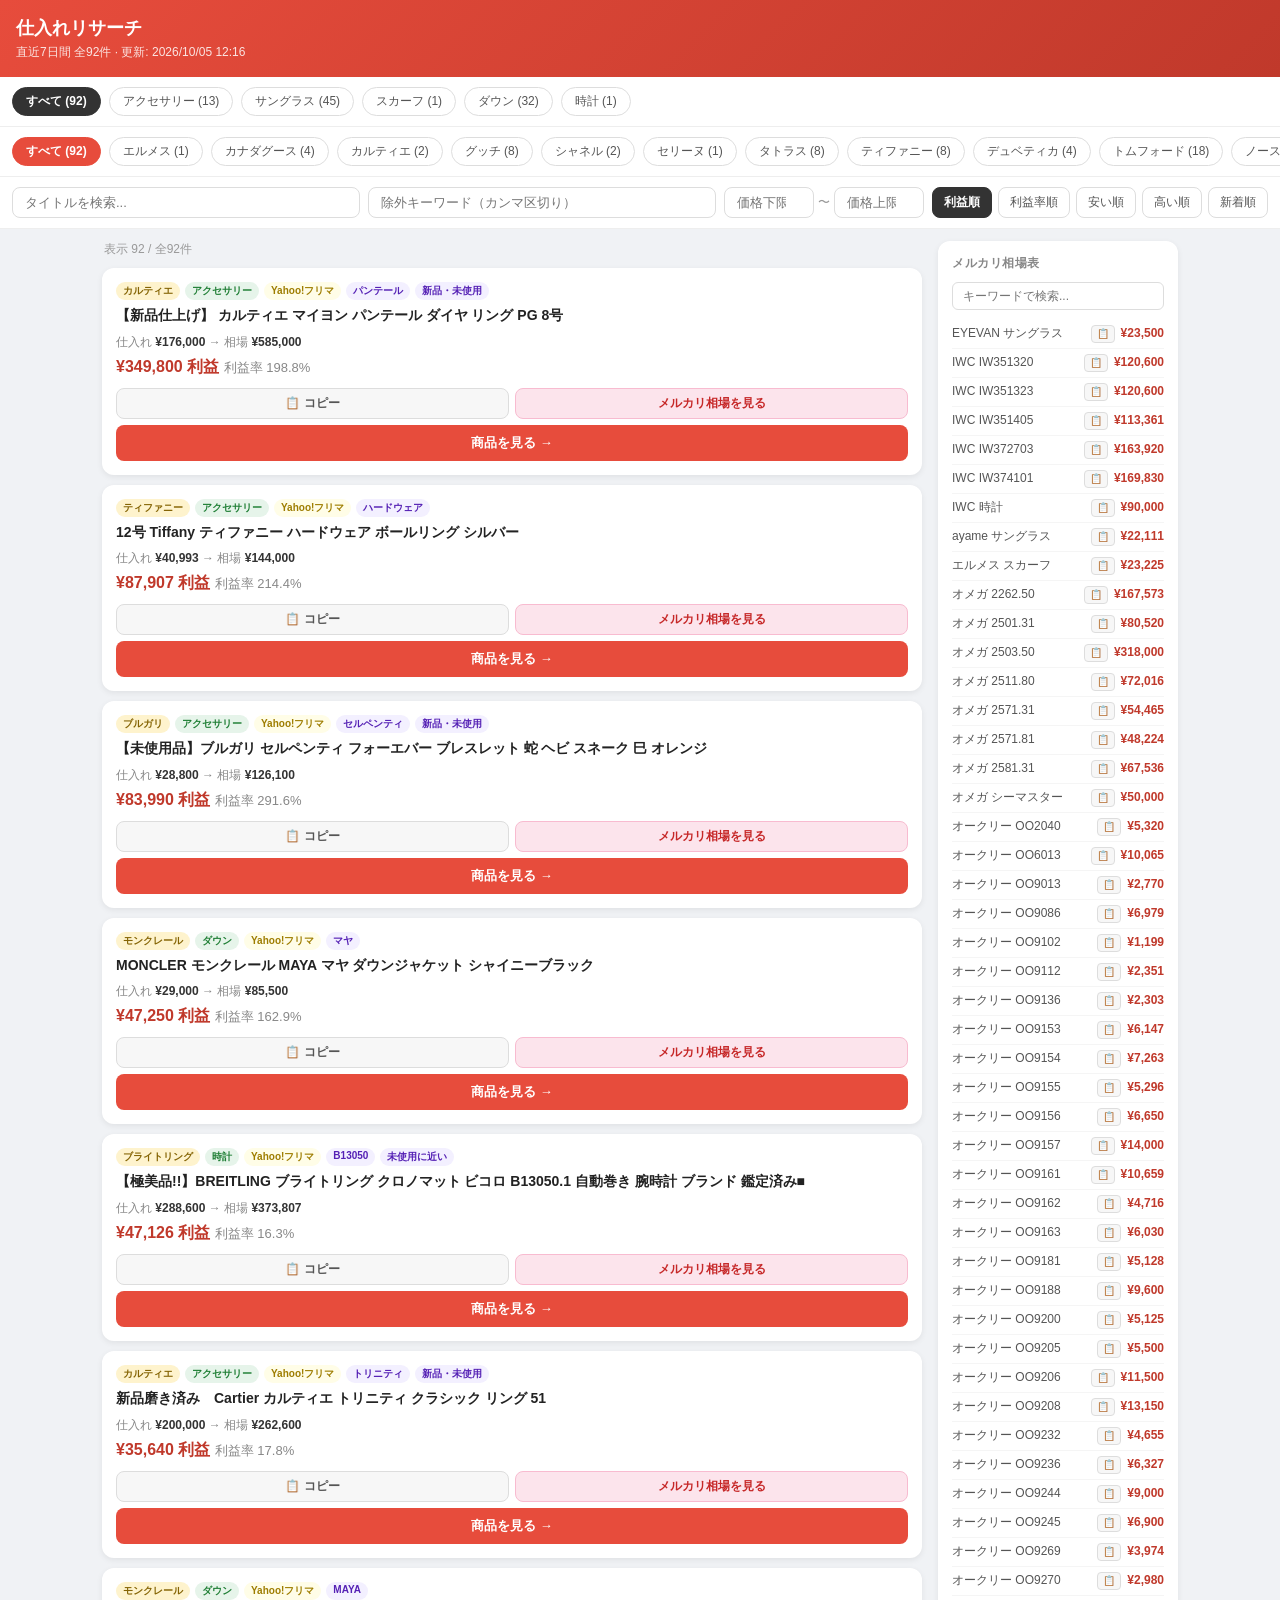
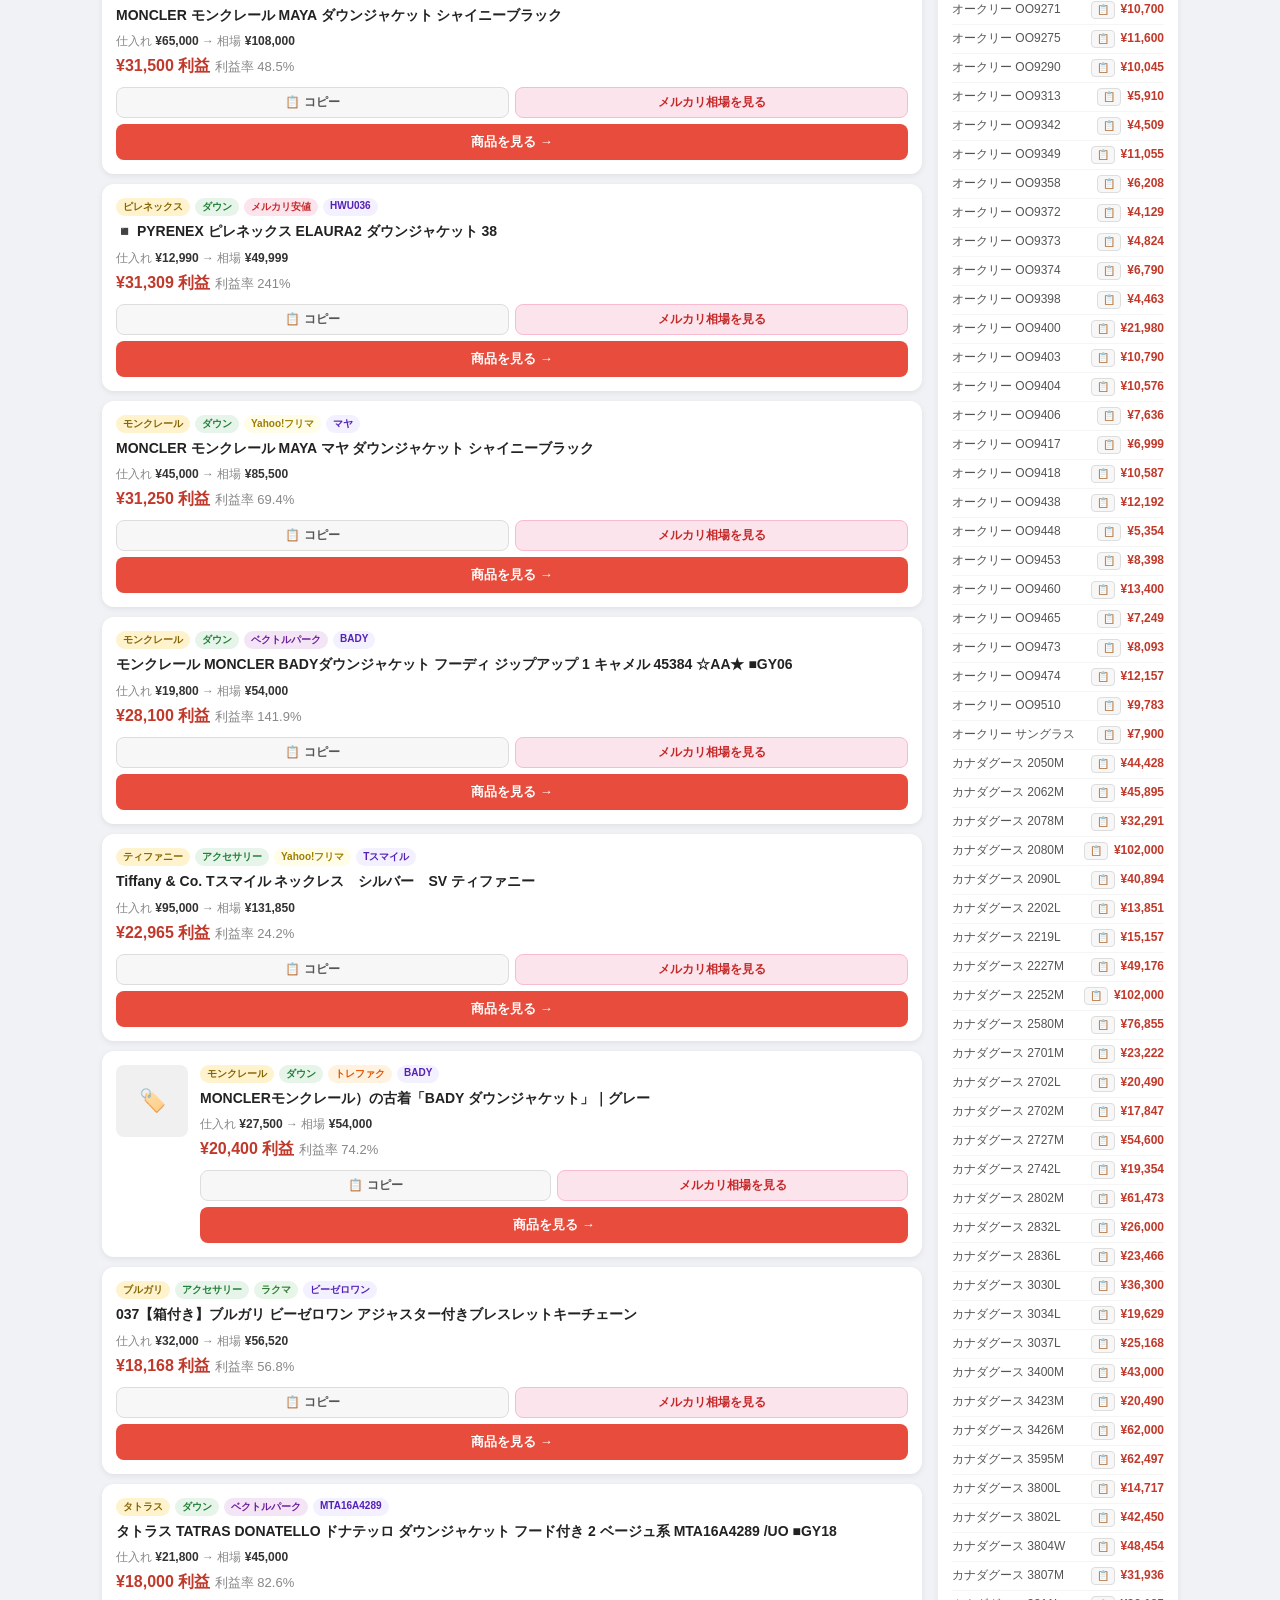
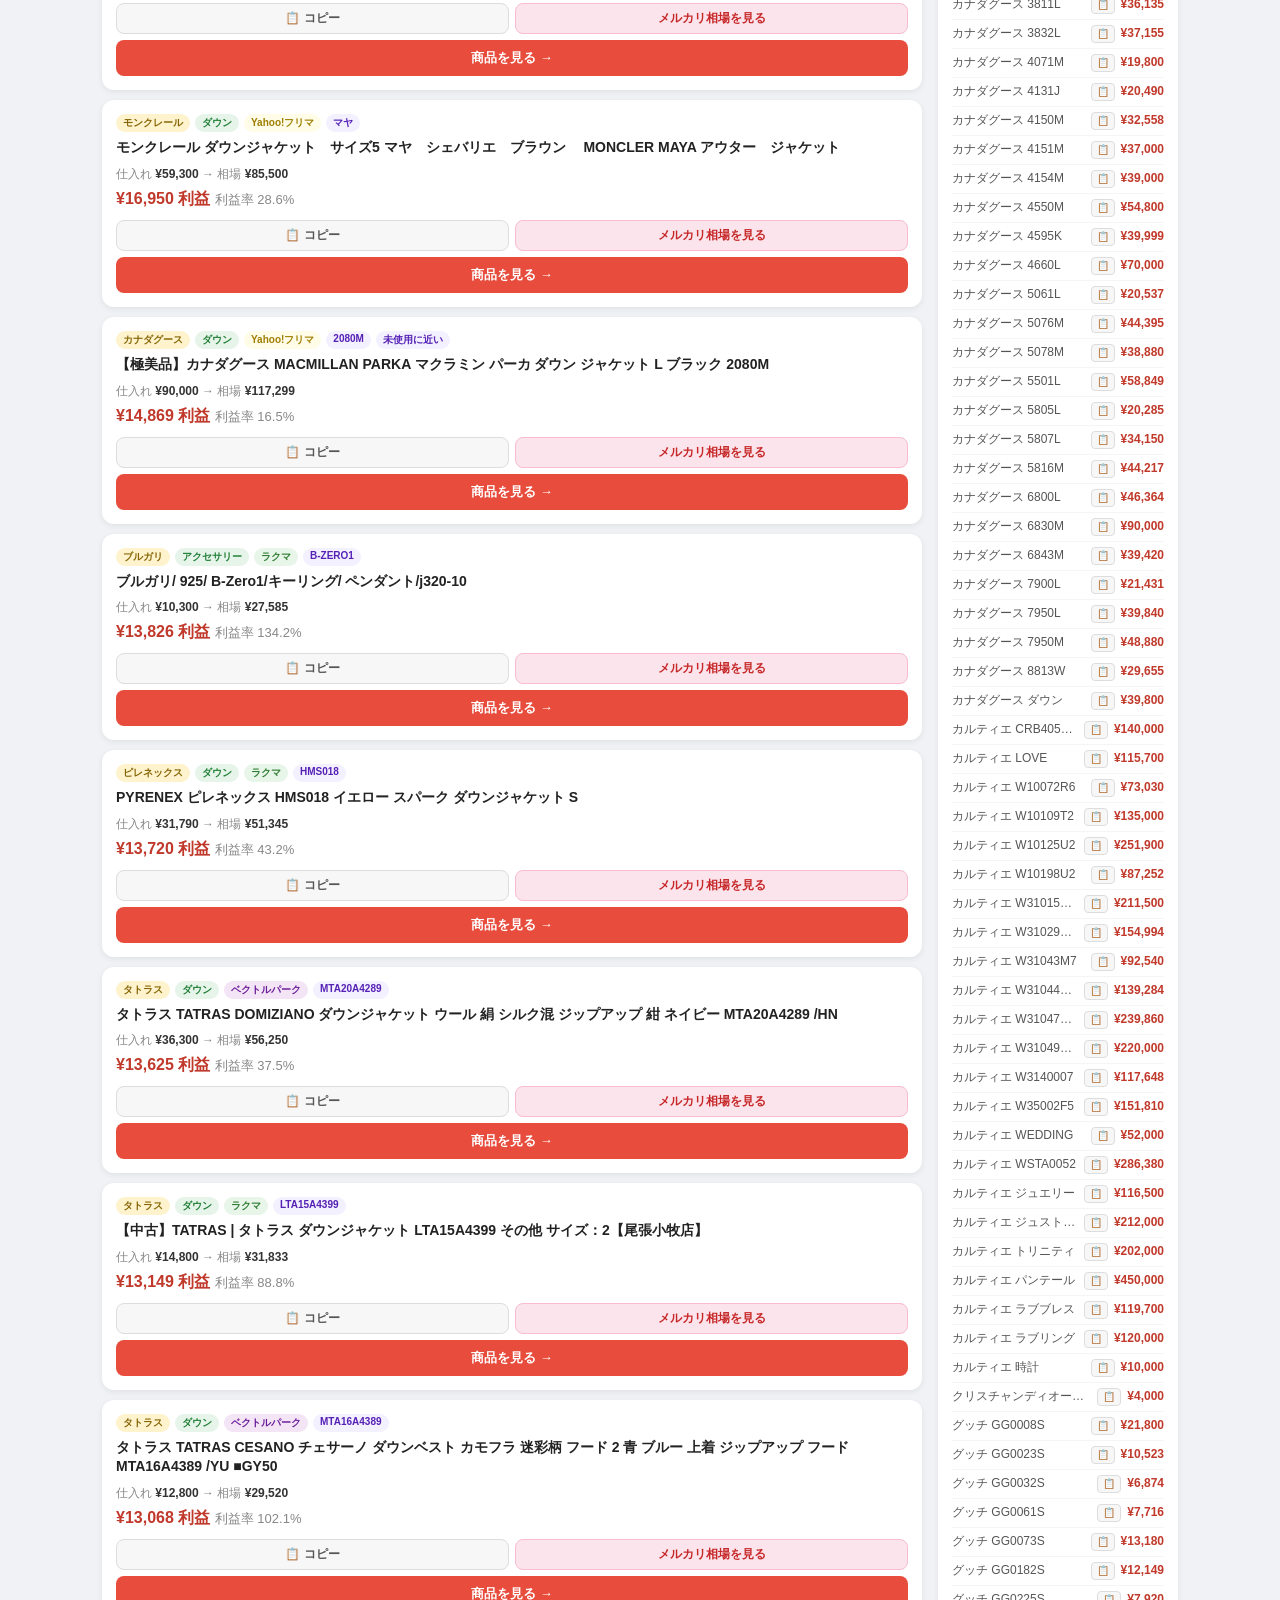
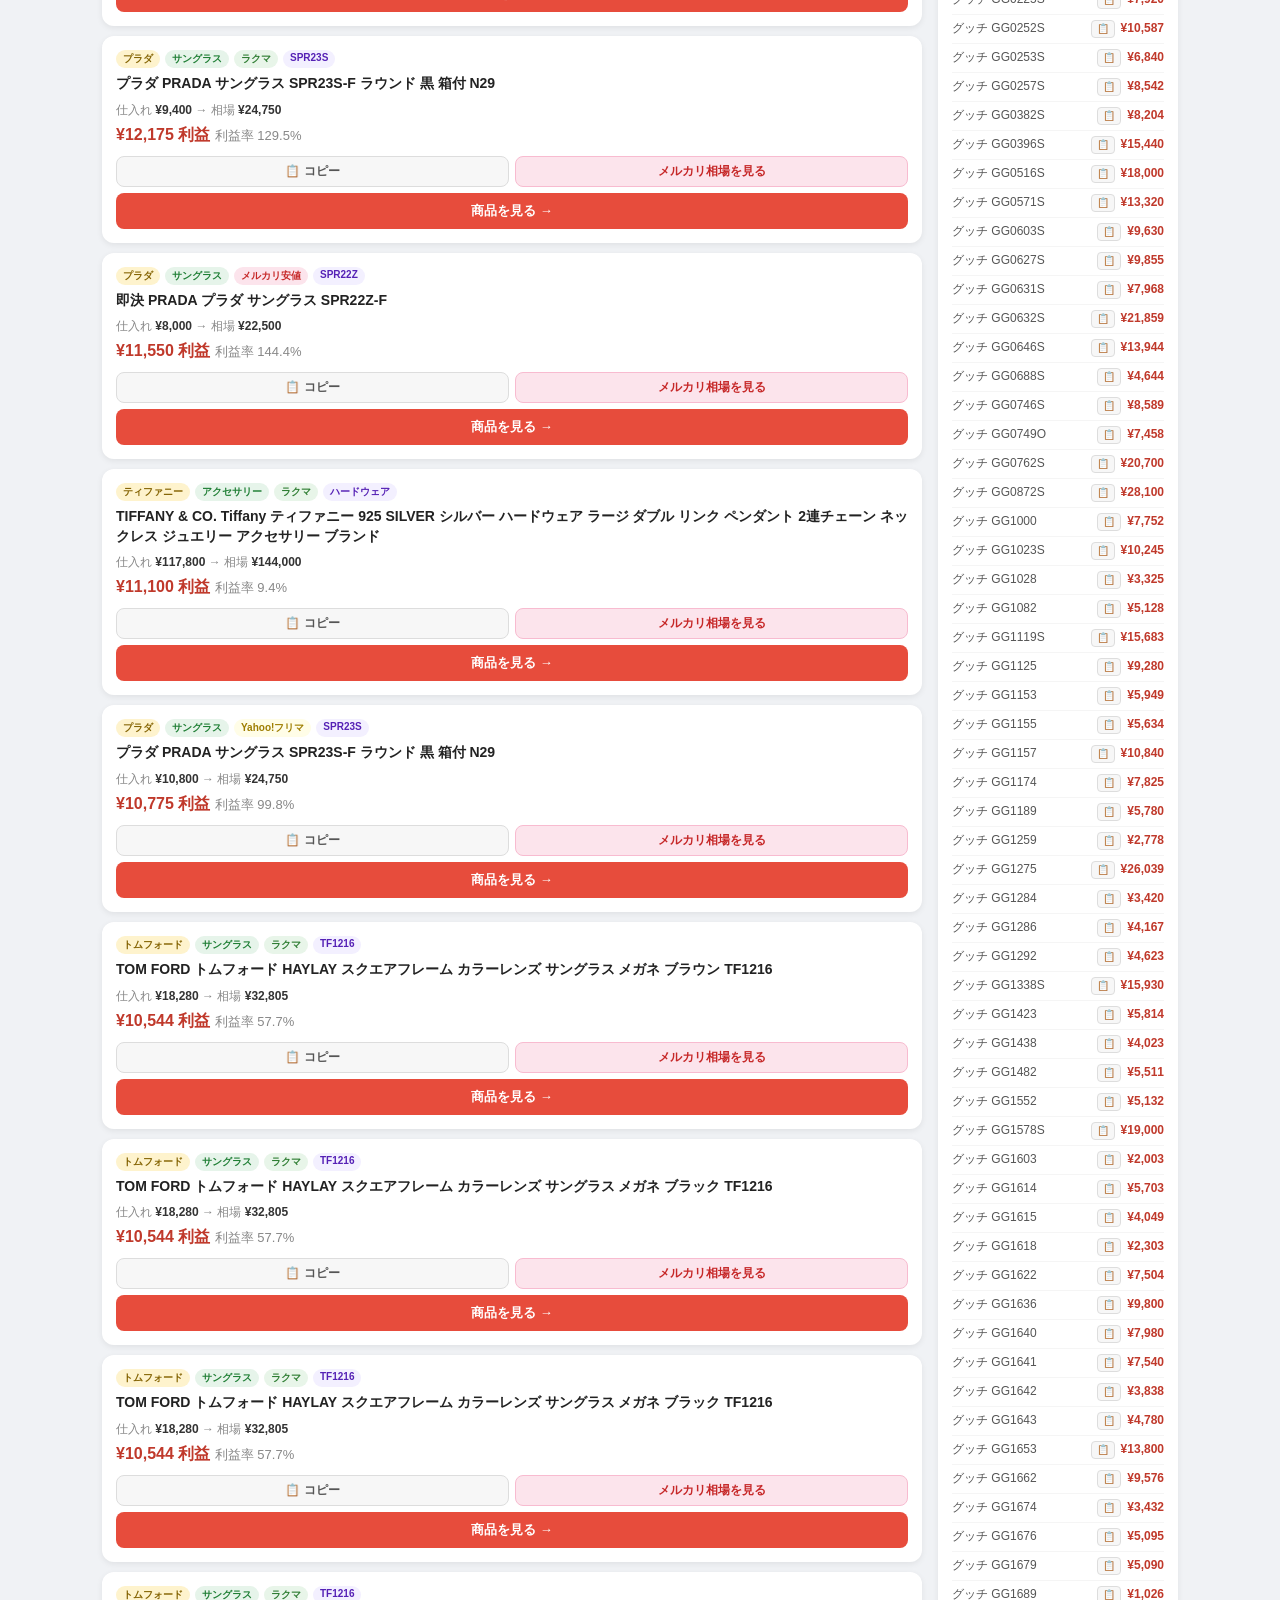
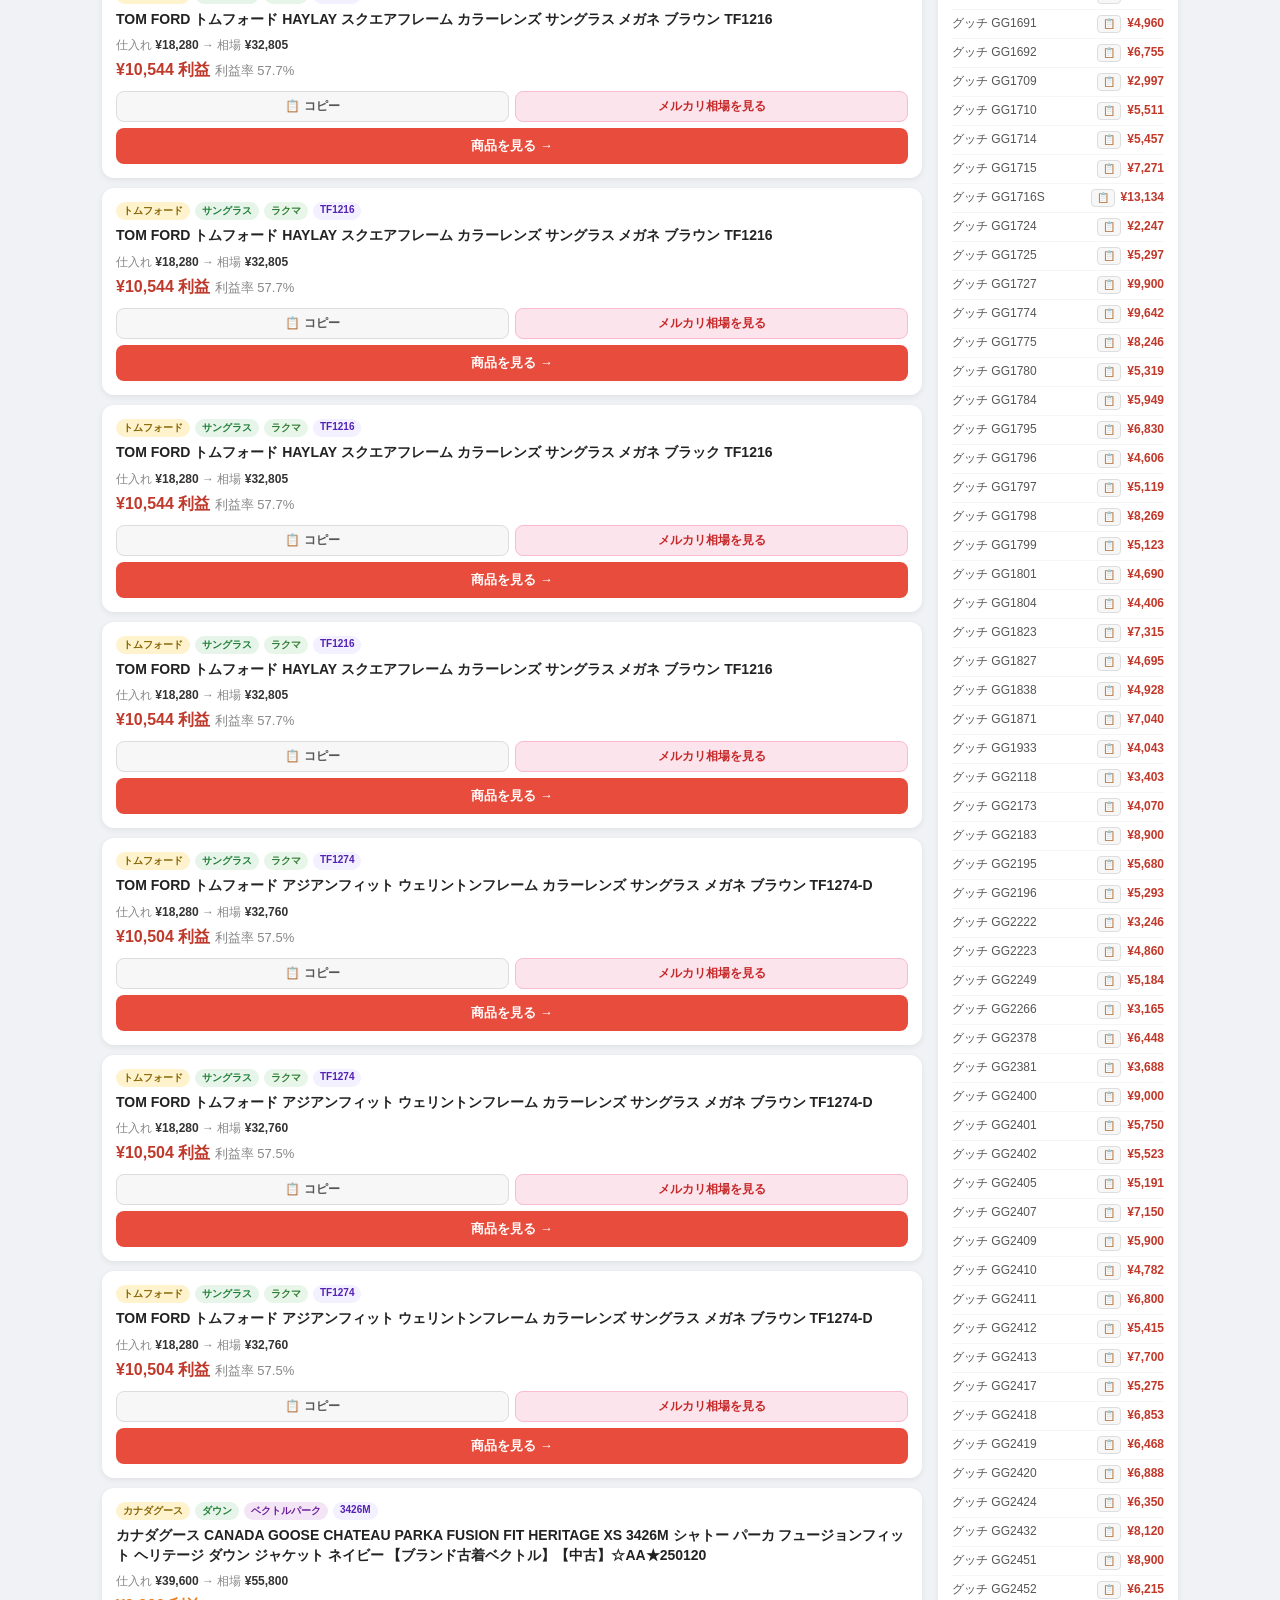
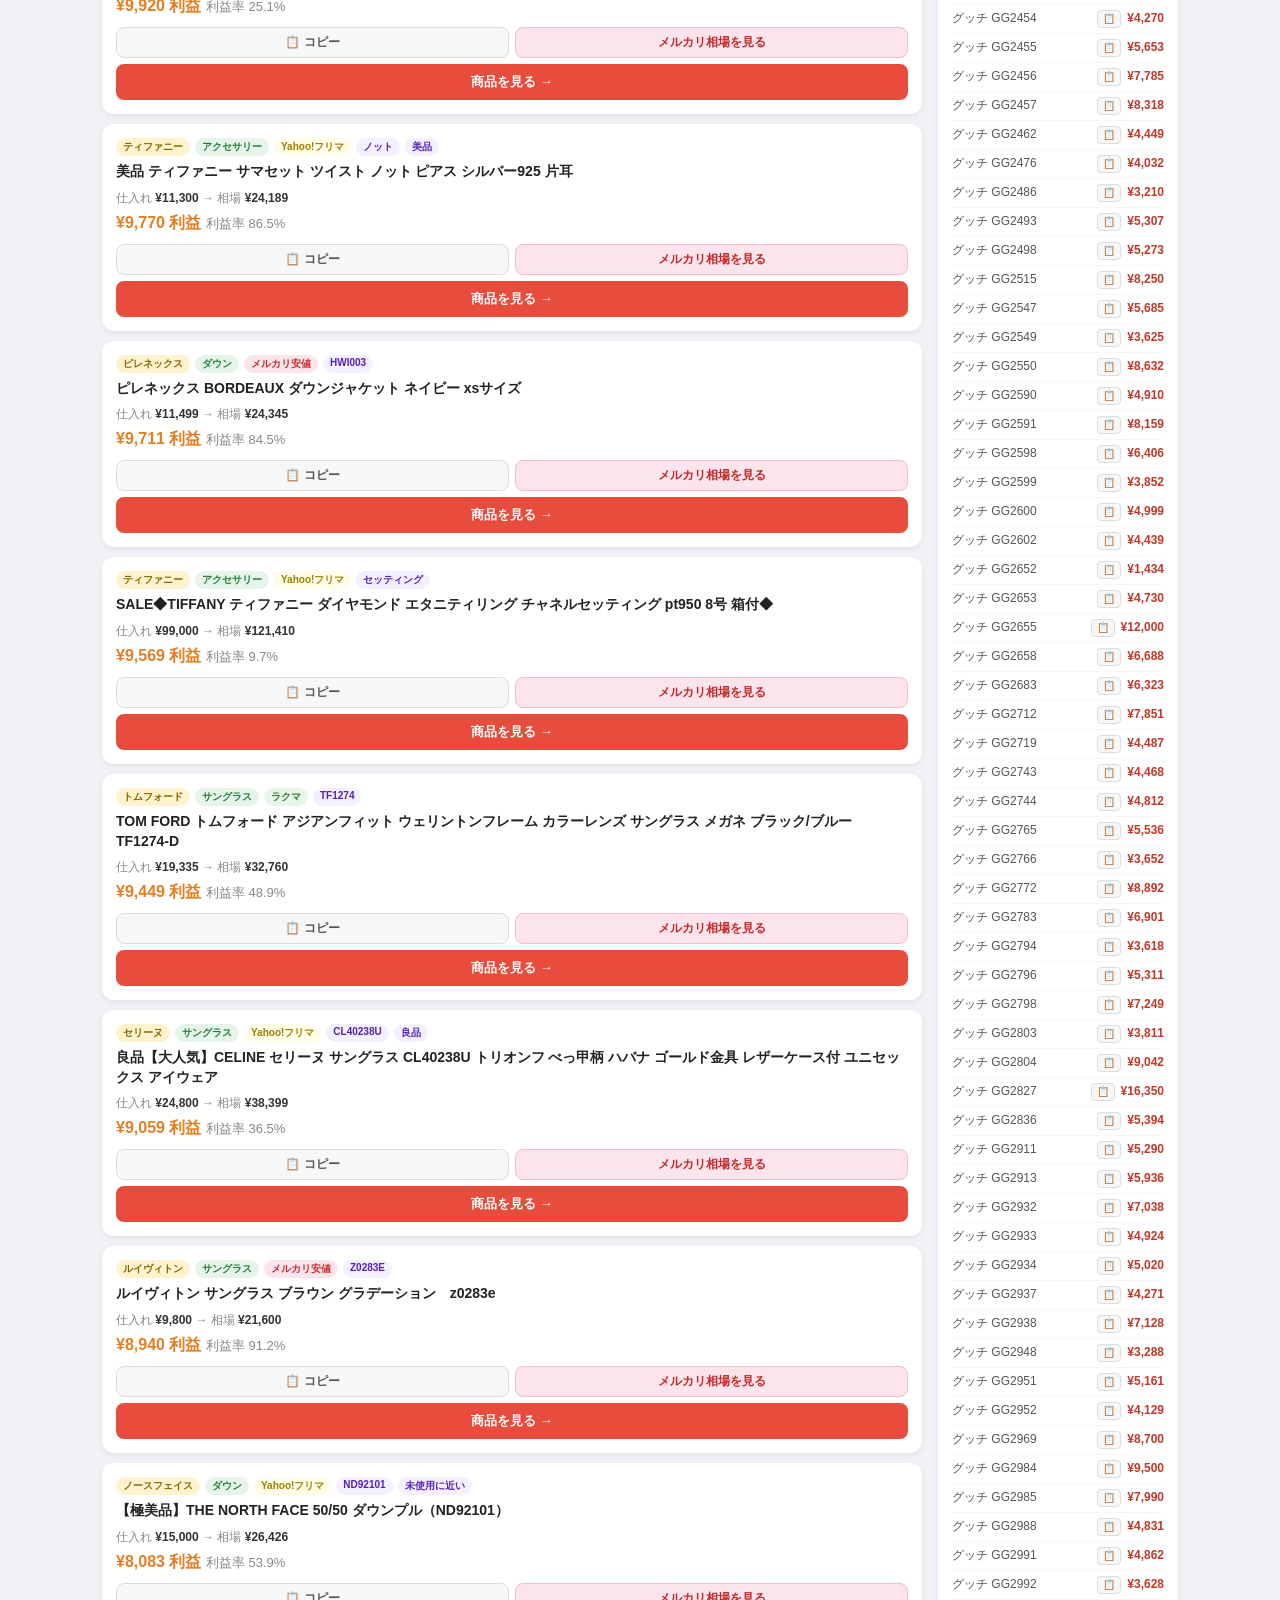
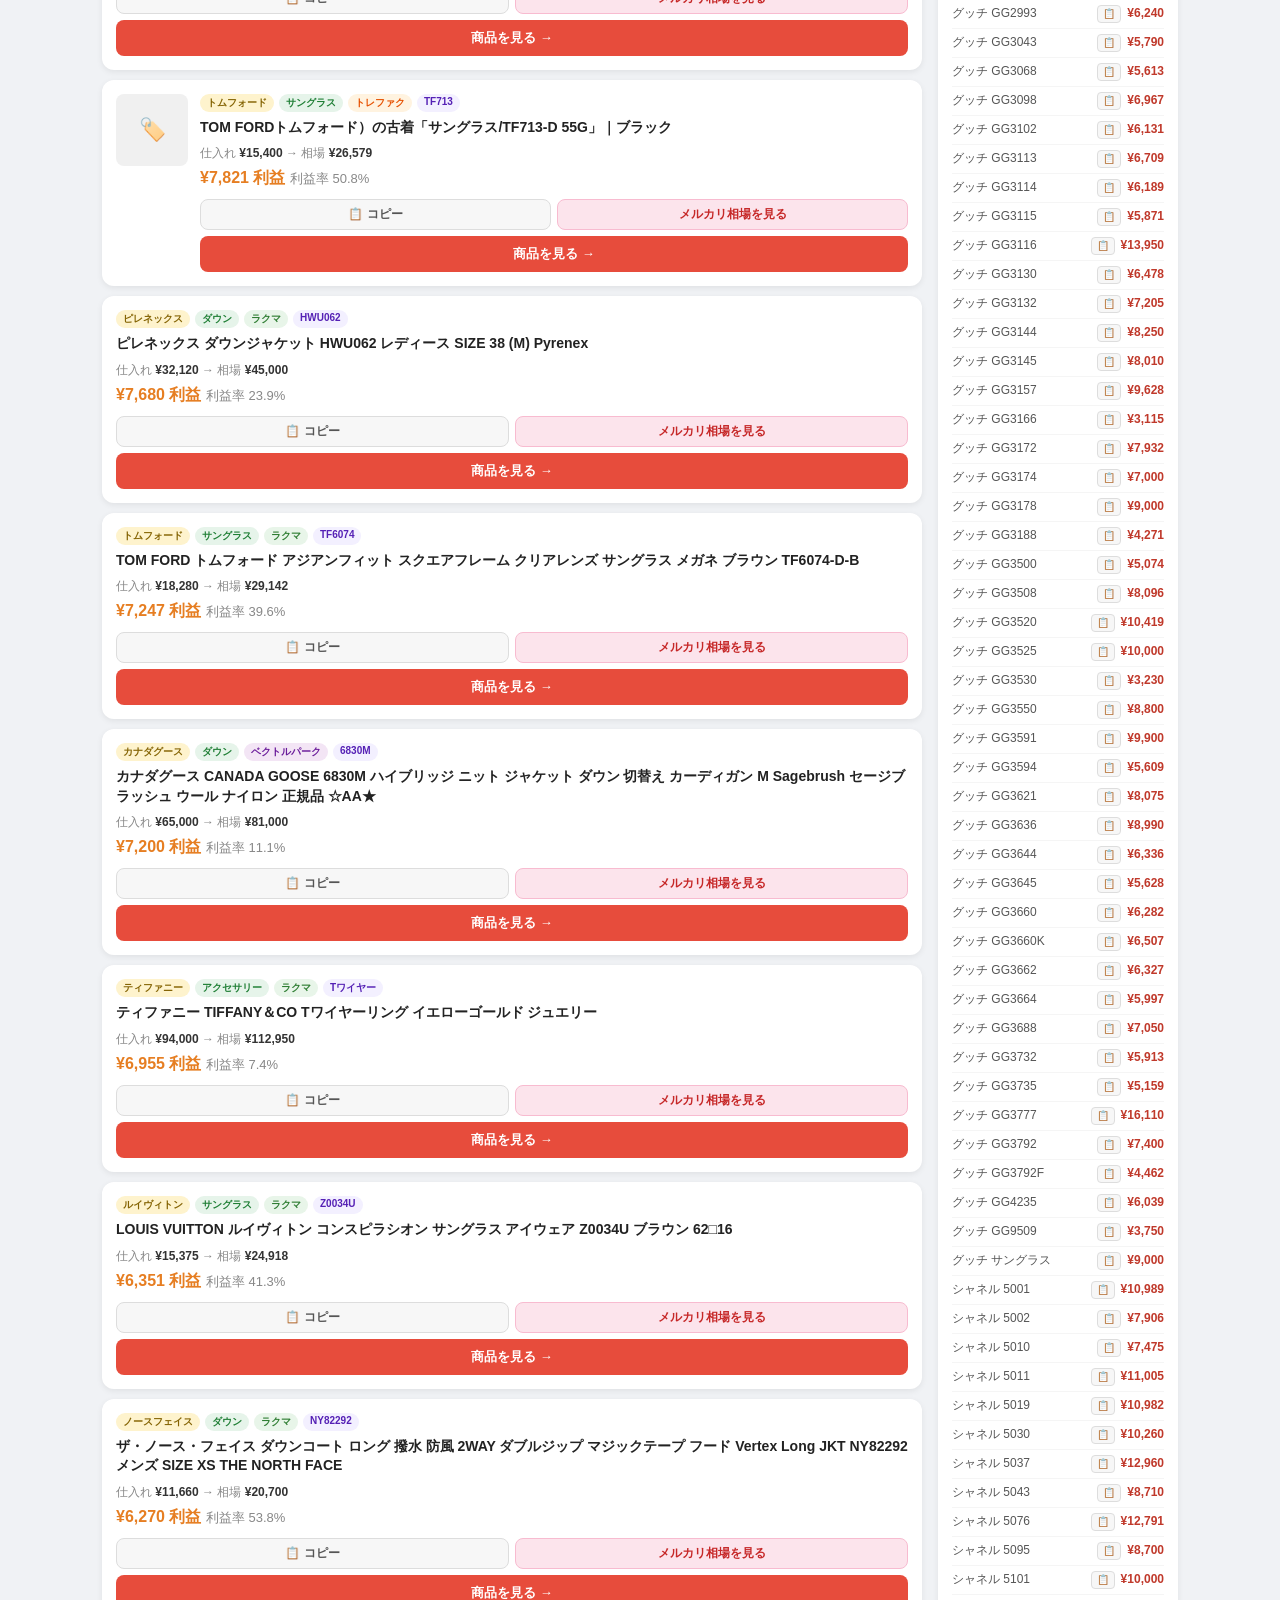
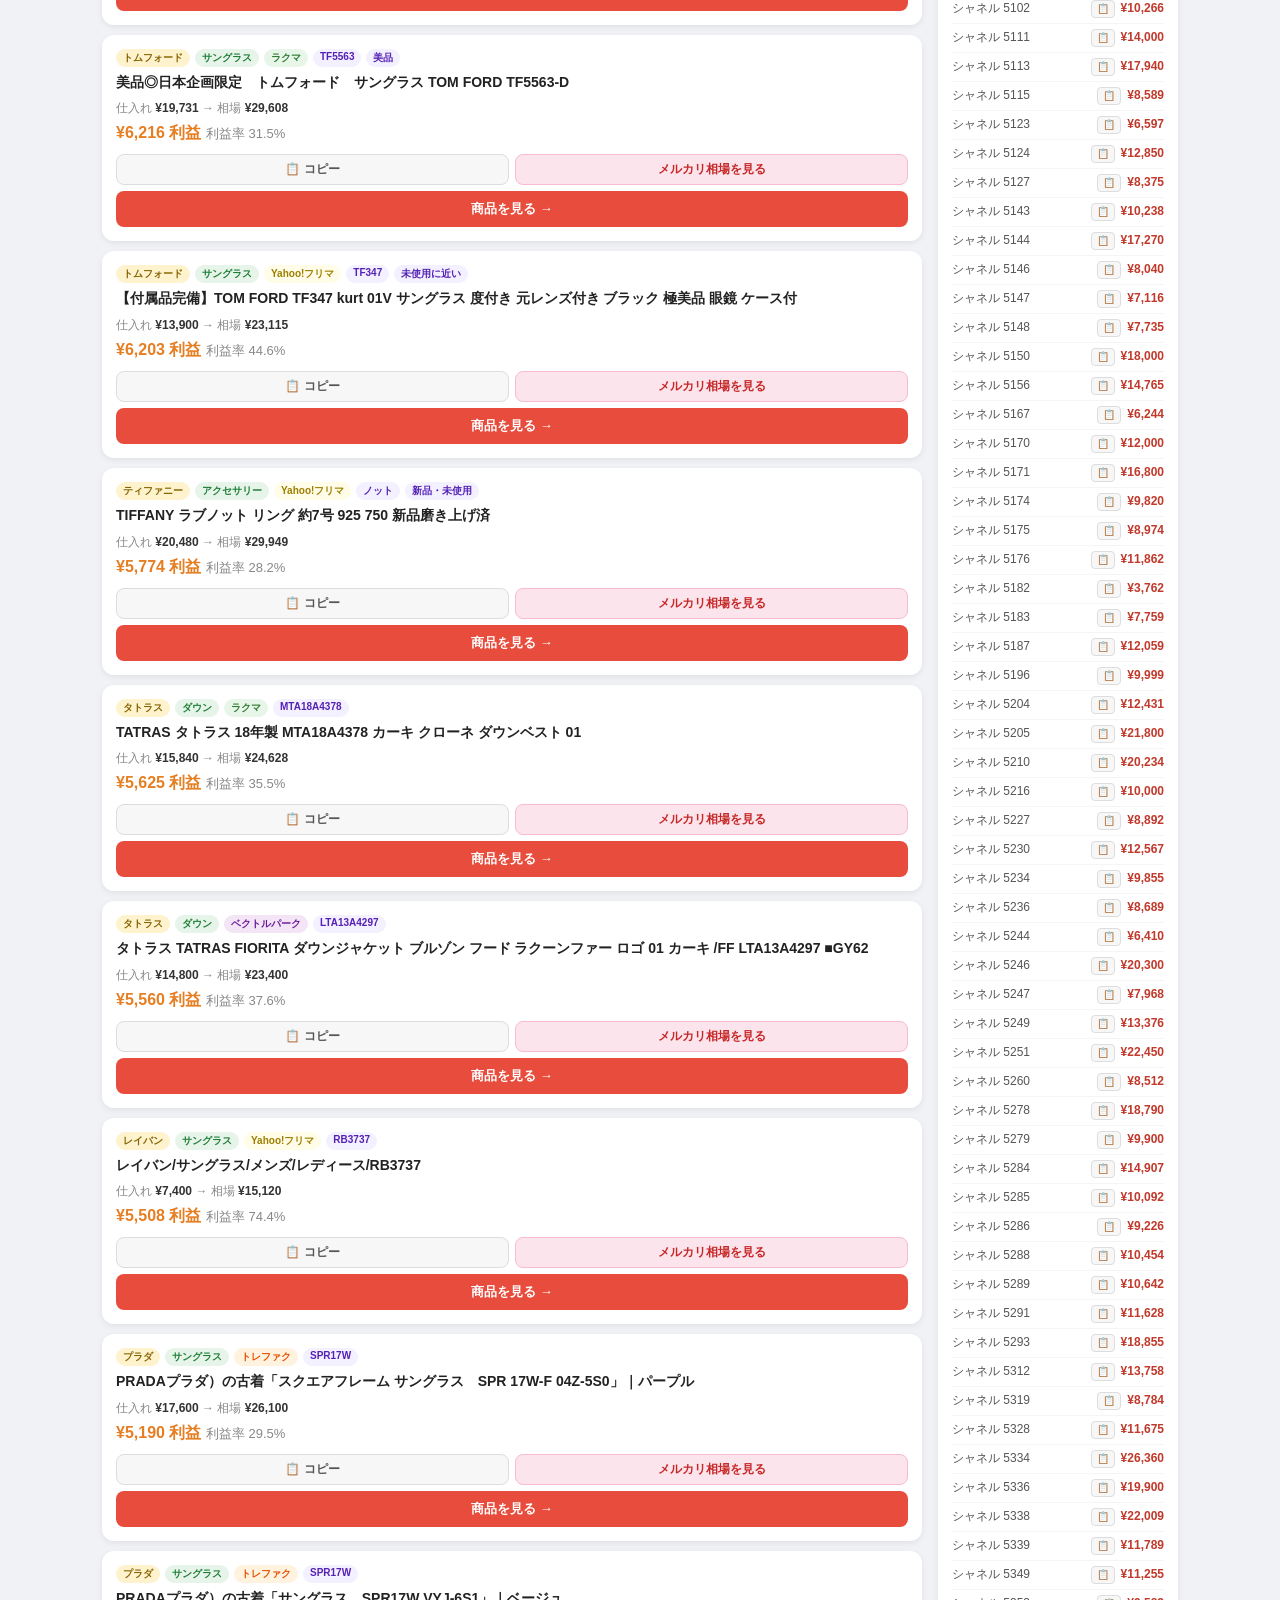
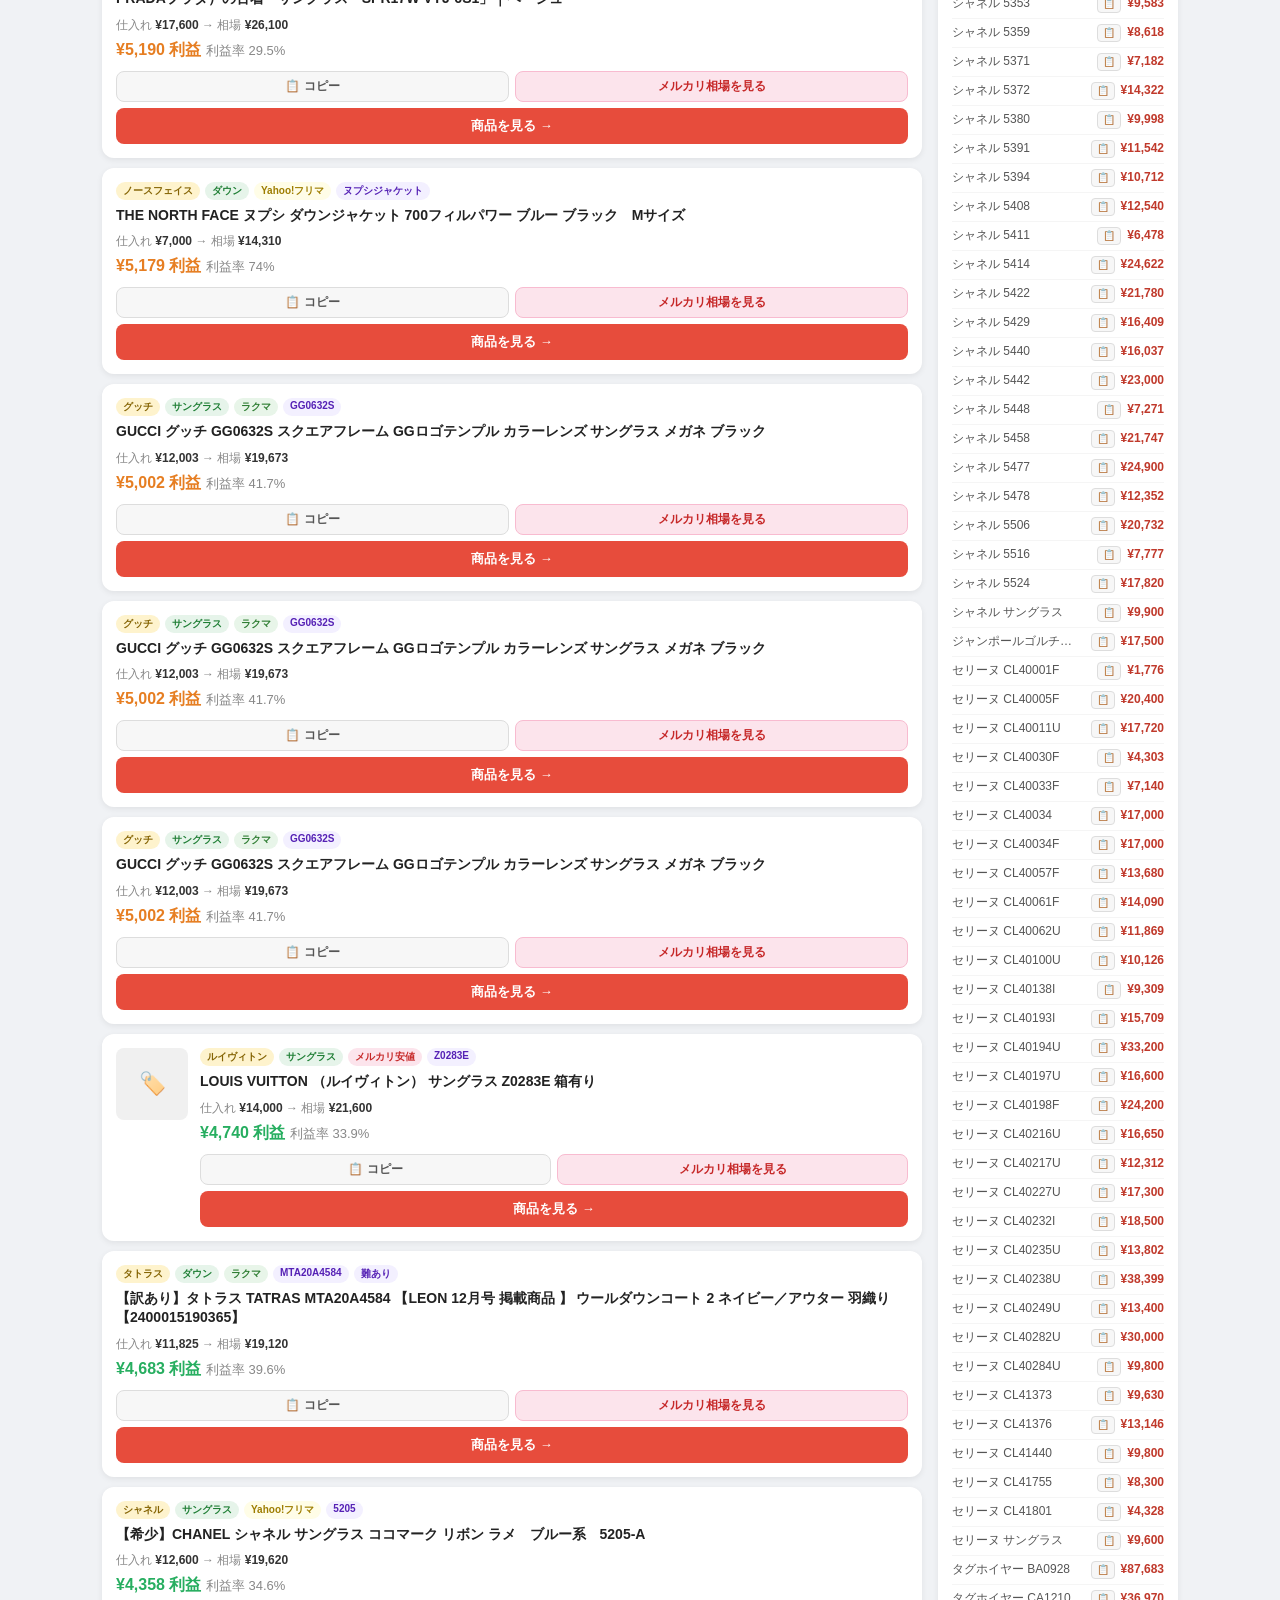
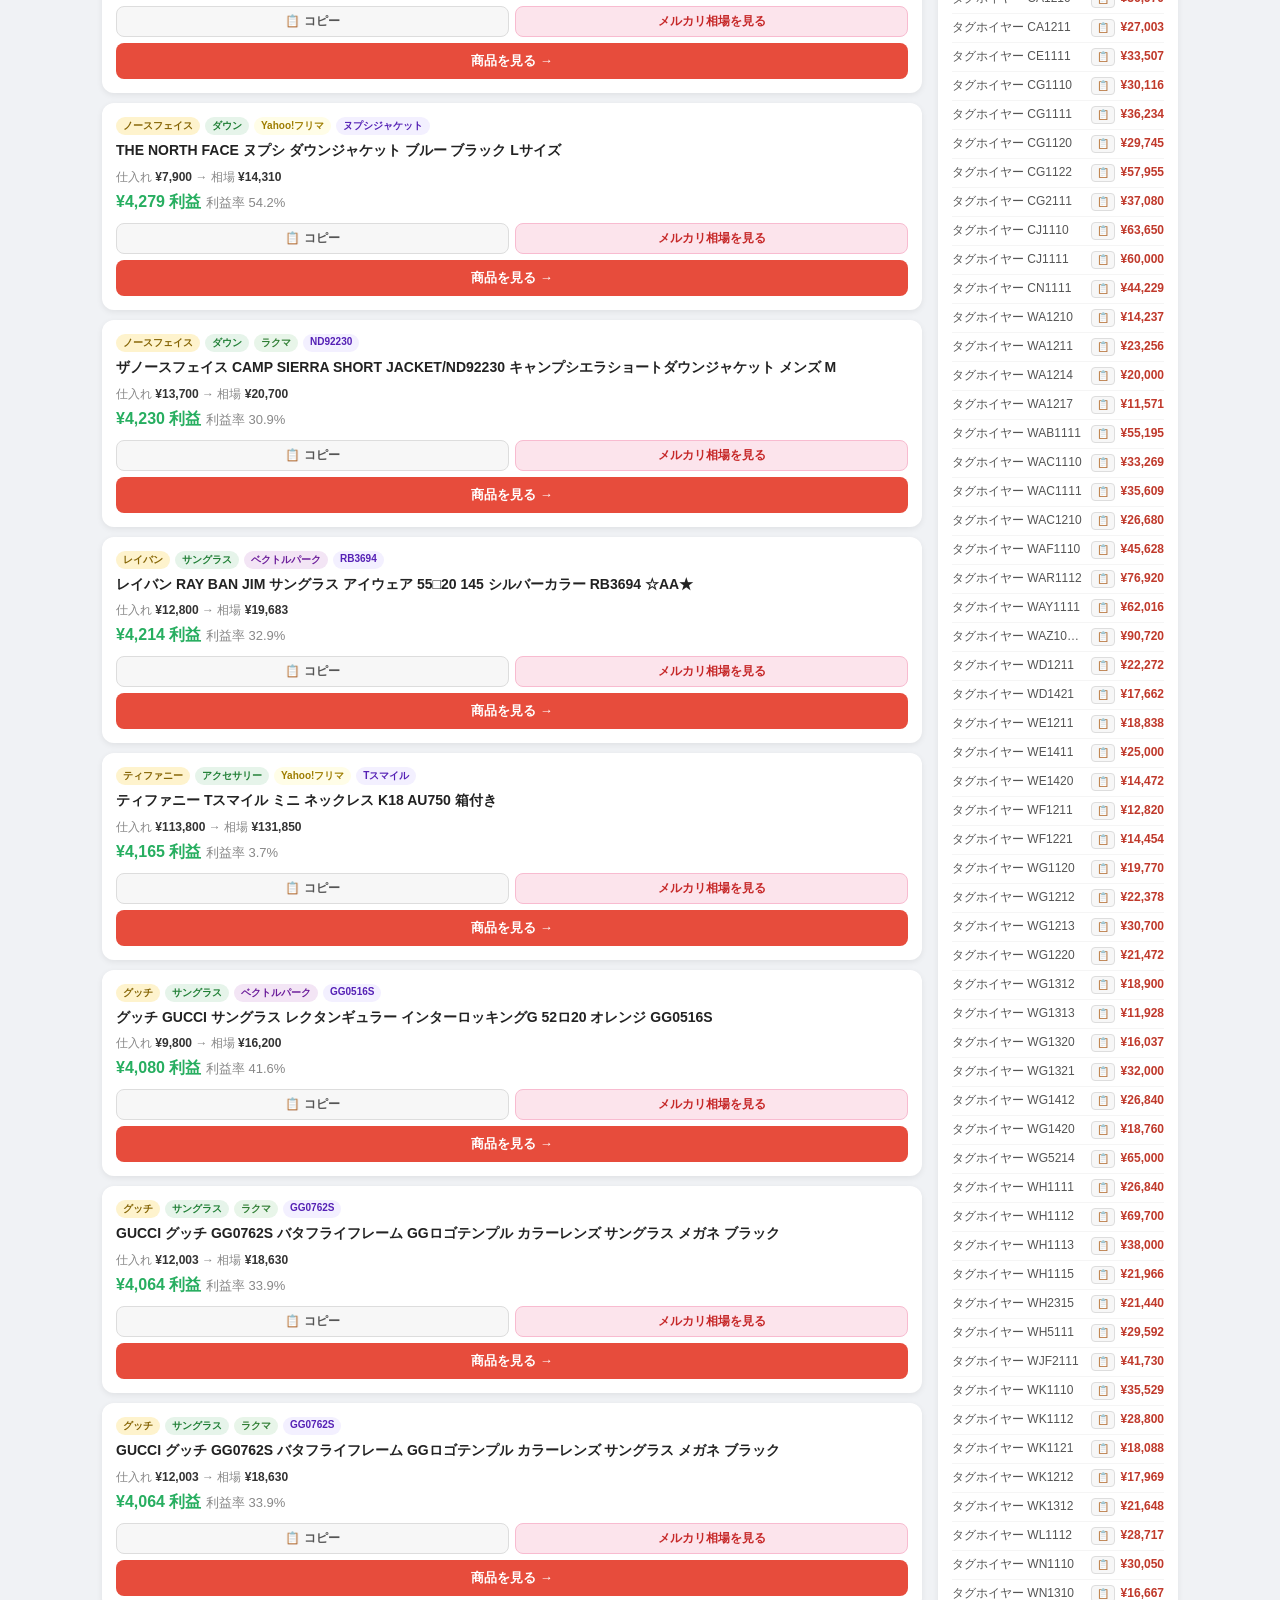
==== commit a1941bd5: "Update dashboard: 92 deals (2026-10-05 12:16)" ====
--- a/docs/index.html
+++ b/docs/index.html
@@ -9,7 +9,7 @@
 <body>
 <header>
   <h1>仕入れリサーチ</h1>
-  <p>直近7日間 全0件 · 更新: 2026/10/04 22:17</p>
+  <p>直近7日間 全92件 · 更新: 2026/10/05 12:16</p>
 </header>
 
 <div class="tab-bar" id="tabBar">
@@ -78,10 +78,10 @@
 <footer>generate_dashboard.py · 自動生成 · GitHub Pages</footer>
 
 <script>
-  const DEALS = [];
-  const MARKETS = [{"keyword": "EYEVAN サングラス", "median_price": 18783, "min_price": 13660, "max_price": 23905, "sample_count": 5}, {"keyword": "IWC IW351320", "median_price": 120600, "min_price": 117250, "max_price": 123950, "sample_count": 6}, {"keyword": "IWC IW351323", "median_price": 120600, "min_price": 120600, "max_price": 120600, "sample_count": 1}, {"keyword": "IWC IW351405", "median_price": 113361, "min_price": 111048, "max_price": 115675, "sample_count": 2}, {"keyword": "IWC IW372703", "median_price": 163920, "min_price": 163920, "max_price": 163920, "sample_count": 1}, {"keyword": "IWC IW374101", "median_price": 169830, "min_price": 169830, "max_price": 169830, "sample_count": 1}, {"keyword": "IWC 時計", "median_price": 1776, "min_price": 1776, "max_price": 1776, "sample_count": 3}, {"keyword": "ayame サングラス", "median_price": 15572, "min_price": 15572, "max_price": 15572, "sample_count": 3}, {"keyword": "エルメス スカーフ", "median_price": 14740, "min_price": 14740, "max_price": 14740, "sample_count": 2}, {"keyword": "オメガ 2262.50", "median_price": 167573, "min_price": 149040, "max_price": 186106, "sample_count": 2}, {"keyword": "オメガ 2501.31", "median_price": 80520, "min_price": 80520, "max_price": 80520, "sample_count": 3}, {"keyword": "オメガ 2503.50", "median_price": 193800, "min_price": 193800, "max_price": 193800, "sample_count": 1}, {"keyword": "オメガ 2511.80", "median_price": 72016, "min_price": 67422, "max_price": 76610, "sample_count": 2}, {"keyword": "オメガ 2571.31", "median_price": 54465, "min_price": 54465, "max_price": 54465, "sample_count": 3}, {"keyword": "オメガ 2571.81", "median_price": 48224, "min_price": 35530, "max_price": 60918, "sample_count": 2}, {"keyword": "オメガ 2581.31", "median_price": 67536, "min_price": 67536, "max_price": 67536, "sample_count": 1}, {"keyword": "オメガ シーマスター", "median_price": 154358, "min_price": 35516, "max_price": 273200, "sample_count": 2}, {"keyword": "オークリー OO2040", "median_price": 5320, "min_price": 3325, "max_price": 7315, "sample_count": 2}, {"keyword": "オークリー OO6013", "median_price": 10065, "min_price": 10065, "max_price": 10065, "sample_count": 1}, {"keyword": "オークリー OO9013", "median_price": 1265, "min_price": 1231, "max_price": 1299, "sample_count": 2}, {"keyword": "オークリー OO9086", "median_price": 3757, "min_price": 3757, "max_price": 3757, "sample_count": 1}, {"keyword": "オークリー OO9102", "median_price": 1199, "min_price": 1199, "max_price": 1199, "sample_count": 3}, {"keyword": "オークリー OO9112", "median_price": 2351, "min_price": 1796, "max_price": 2907, "sample_count": 2}, {"keyword": "オークリー OO9136", "median_price": 2303, "min_price": 2303, "max_price": 2303, "sample_count": 1}, {"keyword": "オークリー OO9153", "median_price": 6147, "min_price": 6147, "max_price": 6147, "sample_count": 3}, {"keyword": "オークリー OO9154", "median_price": 7263, "min_price": 6687, "max_price": 7839, "sample_count": 4}, {"keyword": "オークリー OO9155", "median_price": 5296, "min_price": 5136, "max_price": 5457, "sample_count": 2}, {"keyword": "オークリー OO9156", "median_price": 6650, "min_price": 6650, "max_price": 6650, "sample_count": 1}, {"keyword": "オークリー OO9161", "median_price": 10659, "min_price": 10659, "max_price": 10659, "sample_count": 1}, {"keyword": "オークリー OO9162", "median_price": 4716, "min_price": 4716, "max_price": 4716, "sample_count": 3}, {"keyword": "オークリー OO9163", "median_price": 6030, "min_price": 6030, "max_price": 6030, "sample_count": 1}, {"keyword": "オークリー OO9181", "median_price": 5128, "min_price": 5128, "max_price": 5128, "sample_count": 1}, {"keyword": "オークリー OO9188", "median_price": 6700, "min_price": 6600, "max_price": 8040, "sample_count": 5}, {"keyword": "オークリー OO9200", "median_price": 5125, "min_price": 3942, "max_price": 6570, "sample_count": 5}, {"keyword": "オークリー OO9205", "median_price": 3757, "min_price": 3757, "max_price": 3757, "sample_count": 1}, {"keyword": "オークリー OO9206", "median_price": 5984, "min_price": 2394, "max_price": 9575, "sample_count": 2}, {"keyword": "オークリー OO9208", "median_price": 7513, "min_price": 7513, "max_price": 7513, "sample_count": 1}, {"keyword": "オークリー OO9232", "median_price": 4655, "min_price": 4655, "max_price": 4655, "sample_count": 1}, {"keyword": "オークリー OO9236", "median_price": 6327, "min_price": 5130, "max_price": 7524, "sample_count": 4}, {"keyword": "オークリー OO9244", "median_price": 1150, "min_price": 1093, "max_price": 1208, "sample_count": 2}, {"keyword": "オークリー OO9245", "median_price": 2315, "min_price": 1229, "max_price": 3401, "sample_count": 2}, {"keyword": "オークリー OO9269", "median_price": 3974, "min_price": 3397, "max_price": 4359, "sample_count": 5}, {"keyword": "オークリー OO9271", "median_price": 5159, "min_price": 4355, "max_price": 5963, "sample_count": 2}, {"keyword": "オークリー OO9275", "median_price": 2194, "min_price": 2194, "max_price": 2194, "sample_count": 1}, {"keyword": "オークリー OO9290", "median_price": 10045, "min_price": 8721, "max_price": 11370, "sample_count": 2}, {"keyword": "オークリー OO9313", "median_price": 5910, "min_price": 5288, "max_price": 6532, "sample_count": 2}, {"keyword": "オークリー OO9342", "median_price": 4509, "min_price": 4509, "max_price": 4509, "sample_count": 1}, {"keyword": "オークリー OO9349", "median_price": 7381, "min_price": 5704, "max_price": 7918, "sample_count": 5}, {"keyword": "オークリー OO9358", "median_price": 6208, "min_price": 5847, "max_price": 6570, "sample_count": 2}, {"keyword": "オークリー OO9372", "median_price": 4129, "min_price": 4129, "max_price": 4129, "sample_count": 1}, {"keyword": "オークリー OO9373", "median_price": 4824, "min_price": 2948, "max_price": 6700, "sample_count": 2}, {"keyword": "オークリー OO9374", "median_price": 7859, "min_price": 7859, "max_price": 7859, "sample_count": 3}, {"keyword": "オークリー OO9398", "median_price": 4463, "min_price": 4279, "max_price": 4648, "sample_count": 4}, {"keyword": "オークリー OO9400", "median_price": 7855, "min_price": 6830, "max_price": 10108, "sample_count": 5}, {"keyword": "オークリー OO9403", "median_price": 10790, "min_price": 10292, "max_price": 11288, "sample_count": 4}, {"keyword": "オークリー OO9404", "median_price": 10576, "min_price": 10576, "max_price": 10576, "sample_count": 1}, {"keyword": "オークリー OO9406", "median_price": 7636, "min_price": 7636, "max_price": 7636, "sample_count": 3}, {"keyword": "オークリー OO9417", "median_price": 5529, "min_price": 2335, "max_price": 8723, "sample_count": 2}, {"keyword": "オークリー OO9418", "median_price": 10587, "min_price": 10587, "max_price": 10587, "sample_count": 2}, {"keyword": "オークリー OO9438", "median_price": 12192, "min_price": 12192, "max_price": 12192, "sample_count": 1}, {"keyword": "オークリー OO9448", "median_price": 5354, "min_price": 5354, "max_price": 5354, "sample_count": 3}, {"keyword": "オークリー OO9453", "median_price": 8398, "min_price": 8398, "max_price": 8398, "sample_count": 1}, {"keyword": "オークリー OO9460", "median_price": 6625, "min_price": 4030, "max_price": 9221, "sample_count": 2}, {"keyword": "オークリー OO9465", "median_price": 7249, "min_price": 1957, "max_price": 11862, "sample_count": 5}, {"keyword": "オークリー OO9473", "median_price": 8093, "min_price": 5464, "max_price": 10723, "sample_count": 2}, {"keyword": "オークリー OO9474", "median_price": 12157, "min_price": 12157, "max_price": 12157, "sample_count": 1}, {"keyword": "オークリー OO9510", "median_price": 9783, "min_price": 9783, "max_price": 9783, "sample_count": 1}, {"keyword": "オークリー サングラス", "median_price": 4849, "min_price": 3552, "max_price": 6147, "sample_count": 4}, {"keyword": "カナダグース 2050M", "median_price": 44428, "min_price": 43217, "max_price": 45640, "sample_count": 2}, {"keyword": "カナダグース 2062M", "median_price": 45895, "min_price": 42880, "max_price": 48910, "sample_count": 4}, {"keyword": "カナダグース 2078M", "median_price": 32291, "min_price": 32291, "max_price": 32291, "sample_count": 1}, {"keyword": "カナダグース 2080M", "median_price": 75555, "min_price": 75555, "max_price": 75555, "sample_count": 1}, {"keyword": "カナダグース 2090L", "median_price": 40894, "min_price": 34413, "max_price": 47376, "sample_count": 2}, {"keyword": "カナダグース 2202L", "median_price": 13851, "min_price": 13851, "max_price": 13851, "sample_count": 1}, {"keyword": "カナダグース 2219L", "median_price": 15157, "min_price": 15157, "max_price": 15157, "sample_count": 1}, {"keyword": "カナダグース 2227M", "median_price": 49176, "min_price": 49176, "max_price": 49176, "sample_count": 3}, {"keyword": "カナダグース 2580M", "median_price": 54298, "min_price": 53957, "max_price": 54640, "sample_count": 4}, {"keyword": "カナダグース 2701M", "median_price": 23222, "min_price": 19123, "max_price": 25954, "sample_count": 6}, {"keyword": "カナダグース 2702L", "median_price": 20490, "min_price": 20490, "max_price": 20490, "sample_count": 3}, {"keyword": "カナダグース 2702M", "median_price": 17847, "min_price": 15203, "max_price": 21152, "sample_count": 7}, {"keyword": "カナダグース 2742L", "median_price": 19354, "min_price": 19354, "max_price": 19354, "sample_count": 1}, {"keyword": "カナダグース 2802M", "median_price": 61473, "min_price": 56846, "max_price": 66100, "sample_count": 2}, {"keyword": "カナダグース 2832L", "median_price": 17416, "min_price": 16734, "max_price": 17758, "sample_count": 6}, {"keyword": "カナダグース 2836L", "median_price": 23466, "min_price": 23466, "max_price": 23466, "sample_count": 1}, {"keyword": "カナダグース 3030L", "median_price": 36300, "min_price": 36300, "max_price": 36300, "sample_count": 1}, {"keyword": "カナダグース 3034L", "median_price": 19629, "min_price": 13592, "max_price": 25667, "sample_count": 2}, {"keyword": "カナダグース 3037L", "median_price": 25168, "min_price": 21176, "max_price": 29160, "sample_count": 4}, {"keyword": "カナダグース 3423M", "median_price": 20490, "min_price": 20490, "max_price": 20490, "sample_count": 1}, {"keyword": "カナダグース 3426M", "median_price": 51430, "min_price": 51430, "max_price": 51430, "sample_count": 3}, {"keyword": "カナダグース 3595M", "median_price": 62497, "min_price": 57690, "max_price": 67305, "sample_count": 2}, {"keyword": "カナダグース 3800L", "median_price": 14717, "min_price": 13797, "max_price": 15637, "sample_count": 4}, {"keyword": "カナダグース 3802L", "median_price": 29027, "min_price": 27320, "max_price": 30735, "sample_count": 4}, {"keyword": "カナダグース 3804W", "median_price": 48454, "min_price": 18068, "max_price": 78840, "sample_count": 2}, {"keyword": "カナダグース 3807M", "median_price": 31936, "min_price": 19830, "max_price": 44042, "sample_count": 2}, {"keyword": "カナダグース 3811L", "median_price": 36135, "min_price": 36135, "max_price": 36135, "sample_count": 1}, {"keyword": "カナダグース 3832L", "median_price": 37155, "min_price": 21036, "max_price": 53274, "sample_count": 2}, {"keyword": "カナダグース 4071M", "median_price": 19800, "min_price": 13200, "max_price": 30360, "sample_count": 7}, {"keyword": "カナダグース 4131J", "median_price": 20490, "min_price": 17075, "max_price": 23905, "sample_count": 2}, {"keyword": "カナダグース 4150M", "median_price": 32558, "min_price": 32558, "max_price": 32558, "sample_count": 3}, {"keyword": "カナダグース 4151M", "median_price": 29710, "min_price": 21856, "max_price": 37565, "sample_count": 4}, {"keyword": "カナダグース 4154M", "median_price": 27320, "min_price": 20490, "max_price": 34150, "sample_count": 4}, {"keyword": "カナダグース 4550M", "median_price": 34150, "min_price": 34150, "max_price": 34150, "sample_count": 3}, {"keyword": "カナダグース 4595K", "median_price": 27319, "min_price": 27319, "max_price": 27319, "sample_count": 1}, {"keyword": "カナダグース 5061L", "median_price": 20537, "min_price": 18560, "max_price": 22515, "sample_count": 2}, {"keyword": "カナダグース 5076M", "median_price": 44395, "min_price": 40843, "max_price": 47810, "sample_count": 5}, {"keyword": "カナダグース 5078M", "median_price": 38880, "min_price": 38880, "max_price": 38880, "sample_count": 1}, {"keyword": "カナダグース 5501L", "median_price": 58849, "min_price": 58849, "max_price": 58849, "sample_count": 1}, {"keyword": "カナダグース 5805L", "median_price": 20285, "min_price": 20285, "max_price": 20285, "sample_count": 1}, {"keyword": "カナダグース 5807L", "median_price": 34150, "min_price": 34150, "max_price": 34150, "sample_count": 1}, {"keyword": "カナダグース 5816M", "median_price": 44217, "min_price": 42375, "max_price": 46060, "sample_count": 2}, {"keyword": "カナダグース 6800L", "median_price": 46364, "min_price": 46364, "max_price": 46364, "sample_count": 3}, {"keyword": "カナダグース 6830M", "median_price": 59762, "min_price": 58055, "max_price": 61470, "sample_count": 2}, {"keyword": "カナダグース 6843M", "median_price": 39420, "min_price": 36135, "max_price": 42705, "sample_count": 2}, {"keyword": "カナダグース 7900L", "median_price": 21431, "min_price": 21431, "max_price": 21431, "sample_count": 1}, {"keyword": "カナダグース 7950L", "median_price": 39840, "min_price": 36520, "max_price": 43160, "sample_count": 6}, {"keyword": "カナダグース 7950M", "median_price": 40290, "min_price": 36185, "max_price": 44395, "sample_count": 2}, {"keyword": "カナダグース 8813W", "median_price": 29655, "min_price": 29655, "max_price": 29655, "sample_count": 1}, {"keyword": "カナダグース ダウン", "median_price": 36199, "min_price": 34150, "max_price": 39614, "sample_count": 5}, {"keyword": "カルティエ LOVE", "median_price": 78545, "min_price": 9221, "max_price": 136600, "sample_count": 8}, {"keyword": "カルティエ W10072R6", "median_price": 73030, "min_price": 73030, "max_price": 73030, "sample_count": 1}, {"keyword": "カルティエ W10109T2", "median_price": 88695, "min_price": 88695, "max_price": 88695, "sample_count": 1}, {"keyword": "カルティエ W10125U2", "median_price": 78840, "min_price": 78840, "max_price": 78840, "sample_count": 1}, {"keyword": "カルティエ W10198U2", "median_price": 87252, "min_price": 87252, "max_price": 87252, "sample_count": 1}, {"keyword": "カルティエ W31015M7", "median_price": 144454, "min_price": 143430, "max_price": 145479, "sample_count": 2}, {"keyword": "カルティエ W31029M7", "median_price": 154994, "min_price": 142239, "max_price": 167750, "sample_count": 2}, {"keyword": "カルティエ W31043M7", "median_price": 92540, "min_price": 92540, "max_price": 92540, "sample_count": 1}, {"keyword": "カルティエ W31044M7", "median_price": 139284, "min_price": 139284, "max_price": 139284, "sample_count": 1}, {"keyword": "カルティエ W31047M7", "median_price": 239860, "min_price": 239860, "max_price": 239860, "sample_count": 1}, {"keyword": "カルティエ W3140007", "median_price": 117648, "min_price": 117648, "max_price": 117648, "sample_count": 1}, {"keyword": "カルティエ W35002F5", "median_price": 151810, "min_price": 151810, "max_price": 151810, "sample_count": 1}, {"keyword": "カルティエ WEDDING", "median_price": 72739, "min_price": 32784, "max_price": 112695, "sample_count": 2}, {"keyword": "カルティエ WSTA0052", "median_price": 286380, "min_price": 286380, "max_price": 286380, "sample_count": 1}, {"keyword": "カルティエ ジュエリー", "median_price": 92205, "min_price": 92205, "max_price": 92205, "sample_count": 1}, {"keyword": "カルティエ ジュストアンクル", "median_price": 109280, "min_price": 109280, "max_price": 109280, "sample_count": 3}, {"keyword": "カルティエ トリニティ", "median_price": 136600, "min_price": 112695, "max_price": 160505, "sample_count": 4}, {"keyword": "カルティエ パンテール", "median_price": 352260, "min_price": 352260, "max_price": 352260, "sample_count": 1}, {"keyword": "カルティエ ラブブレス", "median_price": 119700, "min_price": 119700, "max_price": 119700, "sample_count": 3}, {"keyword": "カルティエ ラブリング", "median_price": 75130, "min_price": 17075, "max_price": 81960, "sample_count": 7}, {"keyword": "カルティエ 時計", "median_price": 4125, "min_price": 2445, "max_price": 5806, "sample_count": 4}, {"keyword": "クリスチャンディオール サングラス", "median_price": 7380, "min_price": 3899, "max_price": 10862, "sample_count": 2}, {"keyword": "グッチ GG0023S", "median_price": 10523, "min_price": 10523, "max_price": 10523, "sample_count": 1}, {"keyword": "グッチ GG0032S", "median_price": 6874, "min_price": 6237, "max_price": 7511, "sample_count": 2}, {"keyword": "グッチ GG0061S", "median_price": 7716, "min_price": 7716, "max_price": 7716, "sample_count": 1}, {"keyword": "グッチ GG0073S", "median_price": 13180, "min_price": 13180, "max_price": 13180, "sample_count": 1}, {"keyword": "グッチ GG0225S", "median_price": 7920, "min_price": 7920, "max_price": 7920, "sample_count": 1}, {"keyword": "グッチ GG0252S", "median_price": 10587, "min_price": 10587, "max_price": 10587, "sample_count": 1}, {"keyword": "グッチ GG0253S", "median_price": 6840, "min_price": 6840, "max_price": 6840, "sample_count": 1}, {"keyword": "グッチ GG0257S", "median_price": 8542, "min_price": 6030, "max_price": 11055, "sample_count": 2}, {"keyword": "グッチ GG0382S", "median_price": 8204, "min_price": 8075, "max_price": 8333, "sample_count": 2}, {"keyword": "グッチ GG0396S", "median_price": 15440, "min_price": 15440, "max_price": 15440, "sample_count": 1}, {"keyword": "グッチ GG0516S", "median_price": 12294, "min_price": 12294, "max_price": 12294, "sample_count": 1}, {"keyword": "グッチ GG0571S", "median_price": 13320, "min_price": 13320, "max_price": 13320, "sample_count": 3}, {"keyword": "グッチ GG0603S", "median_price": 9630, "min_price": 7704, "max_price": 11556, "sample_count": 2}, {"keyword": "グッチ GG0627S", "median_price": 9855, "min_price": 9855, "max_price": 9855, "sample_count": 1}, {"keyword": "グッチ GG0631S", "median_price": 7968, "min_price": 7968, "max_price": 7968, "sample_count": 1}, {"keyword": "グッチ GG0632S", "median_price": 3009, "min_price": 821, "max_price": 5198, "sample_count": 2}, {"keyword": "グッチ GG0646S", "median_price": 13944, "min_price": 13944, "max_price": 13944, "sample_count": 1}, {"keyword": "グッチ GG0688S", "median_price": 4644, "min_price": 4644, "max_price": 4644, "sample_count": 1}, {"keyword": "グッチ GG0746S", "median_price": 8589, "min_price": 8388, "max_price": 11072, "sample_count": 5}, {"keyword": "グッチ GG0749O", "median_price": 7458, "min_price": 7458, "max_price": 7458, "sample_count": 1}, {"keyword": "グッチ GG0762S", "median_price": 8312, "min_price": 5696, "max_price": 10928, "sample_count": 2}, {"keyword": "グッチ GG0872S", "median_price": 16909, "min_price": 16909, "max_price": 16909, "sample_count": 3}, {"keyword": "グッチ GG1000", "median_price": 7752, "min_price": 7752, "max_price": 7752, "sample_count": 3}, {"keyword": "グッチ GG1023S", "median_price": 10245, "min_price": 10245, "max_price": 10245, "sample_count": 3}, {"keyword": "グッチ GG1028", "median_price": 3325, "min_price": 3325, "max_price": 3325, "sample_count": 1}, {"keyword": "グッチ GG1082", "median_price": 5128, "min_price": 5128, "max_price": 5128, "sample_count": 1}, {"keyword": "グッチ GG1119S", "median_price": 15683, "min_price": 15683, "max_price": 15683, "sample_count": 3}, {"keyword": "グッチ GG1153", "median_price": 5949, "min_price": 5949, "max_price": 5949, "sample_count": 1}, {"keyword": "グッチ GG1155", "median_price": 5634, "min_price": 5338, "max_price": 5931, "sample_count": 2}, {"keyword": "グッチ GG1157", "median_price": 10840, "min_price": 9556, "max_price": 12125, "sample_count": 2}, {"keyword": "グッチ GG1174", "median_price": 7825, "min_price": 6993, "max_price": 8658, "sample_count": 4}, {"keyword": "グッチ GG1189", "median_price": 5780, "min_price": 4788, "max_price": 6772, "sample_count": 4}, {"keyword": "グッチ GG1259", "median_price": 2778, "min_price": 2778, "max_price": 2778, "sample_count": 1}, {"keyword": "グッチ GG1275", "median_price": 26039, "min_price": 24129, "max_price": 26679, "sample_count": 6}, {"keyword": "グッチ GG1284", "median_price": 3420, "min_price": 3420, "max_price": 3420, "sample_count": 1}, {"keyword": "グッチ GG1286", "median_price": 4167, "min_price": 4167, "max_price": 4167, "sample_count": 1}, {"keyword": "グッチ GG1292", "median_price": 4623, "min_price": 4489, "max_price": 4757, "sample_count": 2}, {"keyword": "グッチ GG1338S", "median_price": 15930, "min_price": 10065, "max_price": 16474, "sample_count": 5}, {"keyword": "グッチ GG1423", "median_price": 5814, "min_price": 5814, "max_price": 5814, "sample_count": 3}, {"keyword": "グッチ GG1438", "median_price": 4023, "min_price": 4023, "max_price": 4023, "sample_count": 1}, {"keyword": "グッチ GG1482", "median_price": 5511, "min_price": 4980, "max_price": 6042, "sample_count": 2}, {"keyword": "グッチ GG1552", "median_price": 5132, "min_price": 5132, "max_price": 5132, "sample_count": 3}, {"keyword": "グッチ GG1578S", "median_price": 12996, "min_price": 12996, "max_price": 12996, "sample_count": 1}, {"keyword": "グッチ GG1603", "median_price": 2003, "min_price": 2003, "max_price": 2003, "sample_count": 1}, {"keyword": "グッチ GG1614", "median_price": 5703, "min_price": 5464, "max_price": 5942, "sample_count": 4}, {"keyword": "グッチ GG1615", "median_price": 4049, "min_price": 3475, "max_price": 4623, "sample_count": 2}, {"keyword": "グッチ GG1618", "median_price": 2303, "min_price": 2303, "max_price": 2303, "sample_count": 1}, {"keyword": "グッチ GG1622", "median_price": 7504, "min_price": 7504, "max_price": 7504, "sample_count": 1}, {"keyword": "グッチ GG1636", "median_price": 6693, "min_price": 6693, "max_price": 6693, "sample_count": 1}, {"keyword": "グッチ GG1640", "median_price": 5347, "min_price": 3275, "max_price": 5561, "sample_count": 5}, {"keyword": "グッチ GG1641", "median_price": 4373, "min_price": 3876, "max_price": 4871, "sample_count": 4}, {"keyword": "グッチ GG1642", "median_price": 3838, "min_price": 3838, "max_price": 3838, "sample_count": 1}, {"keyword": "グッチ GG1643", "median_price": 4780, "min_price": 4780, "max_price": 4780, "sample_count": 1}, {"keyword": "グッチ GG1653", "median_price": 3942, "min_price": 3942, "max_price": 3942, "sample_count": 1}, {"keyword": "グッチ GG1662", "median_price": 9576, "min_price": 8892, "max_price": 10260, "sample_count": 2}, {"keyword": "グッチ GG1674", "median_price": 3432, "min_price": 2904, "max_price": 3960, "sample_count": 4}, {"keyword": "グッチ GG1676", "median_price": 5095, "min_price": 2706, "max_price": 7484, "sample_count": 2}, {"keyword": "グッチ GG1679", "median_price": 5090, "min_price": 5090, "max_price": 5090, "sample_count": 1}, {"keyword": "グッチ GG1689", "median_price": 1026, "min_price": 1026, "max_price": 1026, "sample_count": 1}, {"keyword": "グッチ GG1691", "median_price": 4960, "min_price": 4599, "max_price": 5322, "sample_count": 2}, {"keyword": "グッチ GG1692", "median_price": 6755, "min_price": 4943, "max_price": 8567, "sample_count": 2}, {"keyword": "グッチ GG1709", "median_price": 2997, "min_price": 2997, "max_price": 3996, "sample_count": 6}, {"keyword": "グッチ GG1710", "median_price": 5511, "min_price": 5280, "max_price": 5742, "sample_count": 2}, {"keyword": "グッチ GG1714", "median_price": 5457, "min_price": 1571, "max_price": 8382, "sample_count": 6}, {"keyword": "グッチ GG1715", "median_price": 7271, "min_price": 5143, "max_price": 7602, "sample_count": 5}, {"keyword": "グッチ GG1716S", "median_price": 13134, "min_price": 11880, "max_price": 14388, "sample_count": 2}, {"keyword": "グッチ GG1724", "median_price": 2247, "min_price": 2247, "max_price": 2247, "sample_count": 1}, {"keyword": "グッチ GG1725", "median_price": 5297, "min_price": 5297, "max_price": 5297, "sample_count": 1}, {"keyword": "グッチ GG1727", "median_price": 9900, "min_price": 9900, "max_price": 9900, "sample_count": 1}, {"keyword": "グッチ GG1774", "median_price": 9642, "min_price": 7315, "max_price": 11970, "sample_count": 4}, {"keyword": "グッチ GG1775", "median_price": 8246, "min_price": 7581, "max_price": 8379, "sample_count": 5}, {"keyword": "グッチ GG1780", "median_price": 5319, "min_price": 5319, "max_price": 5319, "sample_count": 3}, {"keyword": "グッチ GG1784", "median_price": 5949, "min_price": 5619, "max_price": 6941, "sample_count": 5}, {"keyword": "グッチ GG1795", "median_price": 6830, "min_price": 6830, "max_price": 6830, "sample_count": 1}, {"keyword": "グッチ GG1796", "median_price": 4606, "min_price": 3290, "max_price": 5922, "sample_count": 2}, {"keyword": "グッチ GG1797", "median_price": 3510, "min_price": 3483, "max_price": 3961, "sample_count": 5}, {"keyword": "グッチ GG1798", "median_price": 8269, "min_price": 8269, "max_price": 8269, "sample_count": 1}, {"keyword": "グッチ GG1799", "median_price": 5123, "min_price": 4767, "max_price": 6147, "sample_count": 6}, {"keyword": "グッチ GG1801", "median_price": 4690, "min_price": 4690, "max_price": 4690, "sample_count": 3}, {"keyword": "グッチ GG1804", "median_price": 4406, "min_price": 4406, "max_price": 4406, "sample_count": 1}, {"keyword": "グッチ GG1823", "median_price": 7315, "min_price": 7315, "max_price": 7315, "sample_count": 1}, {"keyword": "グッチ GG1827", "median_price": 4695, "min_price": 4329, "max_price": 5062, "sample_count": 4}, {"keyword": "グッチ GG1838", "median_price": 4928, "min_price": 4139, "max_price": 6121, "sample_count": 5}, {"keyword": "グッチ GG1871", "median_price": 7040, "min_price": 7040, "max_price": 7040, "sample_count": 1}, {"keyword": "グッチ GG1933", "median_price": 4043, "min_price": 4043, "max_price": 4043, "sample_count": 1}, {"keyword": "グッチ GG2118", "median_price": 3403, "min_price": 3403, "max_price": 3403, "sample_count": 1}, {"keyword": "グッチ GG2173", "median_price": 4070, "min_price": 4070, "max_price": 4070, "sample_count": 1}, {"keyword": "グッチ GG2183", "median_price": 5847, "min_price": 5847, "max_price": 5847, "sample_count": 1}, {"keyword": "グッチ GG2195", "median_price": 3852, "min_price": 3415, "max_price": 4440, "sample_count": 8}, {"keyword": "グッチ GG2196", "median_price": 5293, "min_price": 5293, "max_price": 5293, "sample_count": 3}, {"keyword": "グッチ GG2222", "median_price": 3246, "min_price": 3246, "max_price": 3246, "sample_count": 1}, {"keyword": "グッチ GG2223", "median_price": 4860, "min_price": 4860, "max_price": 4860, "sample_count": 1}, {"keyword": "グッチ GG2249", "median_price": 5184, "min_price": 5184, "max_price": 5184, "sample_count": 1}, {"keyword": "グッチ GG2266", "median_price": 3165, "min_price": 3165, "max_price": 3165, "sample_count": 3}, {"keyword": "グッチ GG2378", "median_price": 6448, "min_price": 6448, "max_price": 6448, "sample_count": 3}, {"keyword": "グッチ GG2381", "median_price": 3688, "min_price": 2201, "max_price": 4590, "sample_count": 6}, {"keyword": "グッチ GG2400", "median_price": 6293, "min_price": 6156, "max_price": 7040, "sample_count": 5}, {"keyword": "グッチ GG2401", "median_price": 3927, "min_price": 3757, "max_price": 4098, "sample_count": 4}, {"keyword": "グッチ GG2402", "median_price": 5523, "min_price": 5168, "max_price": 5879, "sample_count": 2}, {"keyword": "グッチ GG2405", "median_price": 5191, "min_price": 4371, "max_price": 5312, "sample_count": 5}, {"keyword": "グッチ GG2407", "median_price": 4883, "min_price": 4644, "max_price": 5123, "sample_count": 4}, {"keyword": "グッチ GG2409", "median_price": 5900, "min_price": 5900, "max_price": 5900, "sample_count": 1}, {"keyword": "グッチ GG2410", "median_price": 4782, "min_price": 4782, "max_price": 4782, "sample_count": 1}, {"keyword": "グッチ GG2411", "median_price": 5032, "min_price": 3892, "max_price": 6442, "sample_count": 6}, {"keyword": "グッチ GG2412", "median_price": 3982, "min_price": 3982, "max_price": 3982, "sample_count": 3}, {"keyword": "グッチ GG2413", "median_price": 6839, "min_price": 6839, "max_price": 6840, "sample_count": 2}, {"keyword": "グッチ GG2417", "median_price": 5275, "min_price": 4297, "max_price": 5288, "sample_count": 9}, {"keyword": "グッチ GG2418", "median_price": 6853, "min_price": 6458, "max_price": 7249, "sample_count": 4}, {"keyword": "グッチ GG2419", "median_price": 6468, "min_price": 6072, "max_price": 7722, "sample_count": 5}, {"keyword": "グッチ GG2420", "median_price": 6888, "min_price": 6570, "max_price": 7207, "sample_count": 4}, {"keyword": "グッチ GG2424", "median_price": 6350, "min_price": 6350, "max_price": 6350, "sample_count": 3}, {"keyword": "グッチ GG2432", "median_price": 8120, "min_price": 6611, "max_price": 8196, "sample_count": 7}, {"keyword": "グッチ GG2451", "median_price": 6079, "min_price": 6079, "max_price": 6079, "sample_count": 3}, {"keyword": "グッチ GG2452", "median_price": 6215, "min_price": 6147, "max_price": 6284, "sample_count": 4}, {"keyword": "グッチ GG2454", "median_price": 4270, "min_price": 2628, "max_price": 5913, "sample_count": 2}, {"keyword": "グッチ GG2455", "median_price": 5653, "min_price": 5653, "max_price": 5653, "sample_count": 1}, {"keyword": "グッチ GG2456", "median_price": 7785, "min_price": 6439, "max_price": 9132, "sample_count": 4}, {"keyword": "グッチ GG2457", "median_price": 8318, "min_price": 7992, "max_price": 8645, "sample_count": 4}, {"keyword": "グッチ GG2462", "median_price": 4449, "min_price": 4208, "max_price": 4690, "sample_count": 2}, {"keyword": "グッチ GG2476", "median_price": 4032, "min_price": 4032, "max_price": 4032, "sample_count": 3}, {"keyword": "グッチ GG2486", "median_price": 3210, "min_price": 3210, "max_price": 3210, "sample_count": 1}, {"keyword": "グッチ GG2493", "median_price": 5307, "min_price": 5307, "max_price": 5307, "sample_count": 1}, {"keyword": "グッチ GG2498", "median_price": 5273, "min_price": 5267, "max_price": 5280, "sample_count": 4}, {"keyword": "グッチ GG2515", "median_price": 5635, "min_price": 5464, "max_price": 5806, "sample_count": 4}, {"keyword": "グッチ GG2547", "median_price": 5685, "min_price": 5024, "max_price": 6395, "sample_count": 7}, {"keyword": "グッチ GG2549", "median_price": 3625, "min_price": 3625, "max_price": 3625, "sample_count": 2}, {"keyword": "グッチ GG2550", "median_price": 8632, "min_price": 8632, "max_price": 8632, "sample_count": 3}, {"keyword": "グッチ GG2590", "median_price": 4910, "min_price": 4910, "max_price": 4910, "sample_count": 1}, {"keyword": "グッチ GG2591", "median_price": 8159, "min_price": 8159, "max_price": 8159, "sample_count": 1}, {"keyword": "グッチ GG2598", "median_price": 6406, "min_price": 5913, "max_price": 6899, "sample_count": 2}, {"keyword": "グッチ GG2599", "median_price": 3852, "min_price": 3852, "max_price": 3852, "sample_count": 3}, {"keyword": "グッチ GG2600", "median_price": 3284, "min_price": 3284, "max_price": 3284, "sample_count": 1}, {"keyword": "グッチ GG2602", "median_price": 4439, "min_price": 3893, "max_price": 4781, "sample_count": 6}, {"keyword": "グッチ GG2652", "median_price": 1434, "min_price": 1434, "max_price": 1434, "sample_count": 3}, {"keyword": "グッチ GG2653", "median_price": 3169, "min_price": 2332, "max_price": 4007, "sample_count": 4}, {"keyword": "グッチ GG2655", "median_price": 5275, "min_price": 5275, "max_price": 5275, "sample_count": 3}, {"keyword": "グッチ GG2658", "median_price": 6688, "min_price": 2560, "max_price": 10816, "sample_count": 2}, {"keyword": "グッチ GG2683", "median_price": 6323, "min_price": 1926, "max_price": 10721, "sample_count": 4}, {"keyword": "グッチ GG2712", "median_price": 7851, "min_price": 7790, "max_price": 7913, "sample_count": 2}, {"keyword": "グッチ GG2719", "median_price": 4487, "min_price": 4487, "max_price": 4487, "sample_count": 1}, {"keyword": "グッチ GG2743", "median_price": 4468, "min_price": 4468, "max_price": 4468, "sample_count": 1}, {"keyword": "グッチ GG2744", "median_price": 4812, "min_price": 3996, "max_price": 7659, "sample_count": 6}, {"keyword": "グッチ GG2765", "median_price": 5536, "min_price": 5120, "max_price": 5952, "sample_count": 2}, {"keyword": "グッチ GG2766", "median_price": 3652, "min_price": 3320, "max_price": 3984, "sample_count": 4}, {"keyword": "グッチ GG2772", "median_price": 8892, "min_price": 7524, "max_price": 9576, "sample_count": 5}, {"keyword": "グッチ GG2783", "median_price": 6901, "min_price": 6901, "max_price": 6901, "sample_count": 1}, {"keyword": "グッチ GG2794", "median_price": 3618, "min_price": 3618, "max_price": 3618, "sample_count": 1}, {"keyword": "グッチ GG2796", "median_price": 5311, "min_price": 5311, "max_price": 5311, "sample_count": 1}, {"keyword": "グッチ GG2798", "median_price": 7249, "min_price": 7249, "max_price": 7249, "sample_count": 3}, {"keyword": "グッチ GG2803", "median_price": 3811, "min_price": 3811, "max_price": 3811, "sample_count": 1}, {"keyword": "グッチ GG2804", "median_price": 9042, "min_price": 9042, "max_price": 9042, "sample_count": 1}, {"keyword": "グッチ GG2827", "median_price": 4780, "min_price": 4780, "max_price": 4780, "sample_count": 1}, {"keyword": "グッチ GG2836", "median_price": 5394, "min_price": 5297, "max_price": 5491, "sample_count": 4}, {"keyword": "グッチ GG2913", "median_price": 5936, "min_price": 5936, "max_price": 5936, "sample_count": 3}, {"keyword": "グッチ GG2932", "median_price": 7038, "min_price": 7038, "max_price": 7038, "sample_count": 1}, {"keyword": "グッチ GG2933", "median_price": 4924, "min_price": 2644, "max_price": 7205, "sample_count": 2}, {"keyword": "グッチ GG2934", "median_price": 5020, "min_price": 4440, "max_price": 5601, "sample_count": 7}, {"keyword": "グッチ GG2937", "median_price": 4271, "min_price": 4271, "max_price": 4271, "sample_count": 3}, {"keyword": "グッチ GG2938", "median_price": 7128, "min_price": 3499, "max_price": 10757, "sample_count": 2}, {"keyword": "グッチ GG2948", "median_price": 3288, "min_price": 3288, "max_price": 3288, "sample_count": 1}, {"keyword": "グッチ GG2951", "median_price": 5161, "min_price": 3863, "max_price": 6460, "sample_count": 2}, {"keyword": "グッチ GG2952", "median_price": 4129, "min_price": 4129, "max_price": 4129, "sample_count": 1}, {"keyword": "グッチ GG2969", "median_price": 5951, "min_price": 5951, "max_price": 5951, "sample_count": 1}, {"keyword": "グッチ GG2984", "median_price": 6570, "min_price": 6570, "max_price": 6570, "sample_count": 3}, {"keyword": "グッチ GG2985", "median_price": 6048, "min_price": 5949, "max_price": 6147, "sample_count": 2}, {"keyword": "グッチ GG2988", "median_price": 4831, "min_price": 4472, "max_price": 5191, "sample_count": 2}, {"keyword": "グッチ GG2991", "median_price": 4862, "min_price": 3811, "max_price": 5913, "sample_count": 2}, {"keyword": "グッチ GG2992", "median_price": 3628, "min_price": 2527, "max_price": 4730, "sample_count": 2}, {"keyword": "グッチ GG2993", "median_price": 6240, "min_price": 5100, "max_price": 7381, "sample_count": 2}, {"keyword": "グッチ GG3043", "median_price": 5790, "min_price": 5330, "max_price": 6251, "sample_count": 4}, {"keyword": "グッチ GG3068", "median_price": 5613, "min_price": 5478, "max_price": 5749, "sample_count": 2}, {"keyword": "グッチ GG3098", "median_price": 6967, "min_price": 6967, "max_price": 6967, "sample_count": 3}, {"keyword": "グッチ GG3102", "median_price": 6131, "min_price": 5778, "max_price": 6484, "sample_count": 4}, {"keyword": "グッチ GG3113", "median_price": 6709, "min_price": 6356, "max_price": 7062, "sample_count": 4}, {"keyword": "グッチ GG3114", "median_price": 6189, "min_price": 6189, "max_price": 6189, "sample_count": 1}, {"keyword": "グッチ GG3115", "median_price": 5871, "min_price": 3020, "max_price": 8723, "sample_count": 4}, {"keyword": "グッチ GG3116", "median_price": 5602, "min_price": 5602, "max_price": 5602, "sample_count": 1}, {"keyword": "グッチ GG3130", "median_price": 6478, "min_price": 6478, "max_price": 6478, "sample_count": 1}, {"keyword": "グッチ GG3132", "median_price": 7205, "min_price": 7205, "max_price": 7205, "sample_count": 1}, {"keyword": "グッチ GG3144", "median_price": 3762, "min_price": 3762, "max_price": 3762, "sample_count": 1}, {"keyword": "グッチ GG3145", "median_price": 8010, "min_price": 8010, "max_price": 8010, "sample_count": 1}, {"keyword": "グッチ GG3157", "median_price": 9628, "min_price": 9628, "max_price": 9628, "sample_count": 1}, {"keyword": "グッチ GG3166", "median_price": 3115, "min_price": 2948, "max_price": 3282, "sample_count": 2}, {"keyword": "グッチ GG3172", "median_price": 7932, "min_price": 7932, "max_price": 7932, "sample_count": 1}, {"keyword": "グッチ GG3174", "median_price": 4098, "min_price": 3879, "max_price": 6147, "sample_count": 5}, {"keyword": "グッチ GG3178", "median_price": 4617, "min_price": 3078, "max_price": 6156, "sample_count": 2}, {"keyword": "グッチ GG3188", "median_price": 4271, "min_price": 4271, "max_price": 4271, "sample_count": 1}, {"keyword": "グッチ GG3500", "median_price": 5074, "min_price": 2900, "max_price": 7249, "sample_count": 2}, {"keyword": "グッチ GG3508", "median_price": 8096, "min_price": 5648, "max_price": 10544, "sample_count": 2}, {"keyword": "グッチ GG3520", "median_price": 6845, "min_price": 5912, "max_price": 7779, "sample_count": 4}, {"keyword": "グッチ GG3525", "median_price": 6659, "min_price": 6010, "max_price": 8196, "sample_count": 6}, {"keyword": "グッチ GG3530", "median_price": 3230, "min_price": 2261, "max_price": 4199, "sample_count": 2}, {"keyword": "グッチ GG3591", "median_price": 6762, "min_price": 6489, "max_price": 7035, "sample_count": 2}, {"keyword": "グッチ GG3594", "median_price": 5609, "min_price": 5458, "max_price": 6498, "sample_count": 5}, {"keyword": "グッチ GG3621", "median_price": 8075, "min_price": 8075, "max_price": 8075, "sample_count": 1}, {"keyword": "グッチ GG3636", "median_price": 4053, "min_price": 3625, "max_price": 4481, "sample_count": 2}, {"keyword": "グッチ GG3644", "median_price": 6336, "min_price": 5940, "max_price": 6732, "sample_count": 2}, {"keyword": "グッチ GG3645", "median_price": 5628, "min_price": 3397, "max_price": 7859, "sample_count": 2}, {"keyword": "グッチ GG3660", "median_price": 6282, "min_price": 6282, "max_price": 6282, "sample_count": 4}, {"keyword": "グッチ GG3660K", "median_price": 6507, "min_price": 6507, "max_price": 6507, "sample_count": 3}, {"keyword": "グッチ GG3662", "median_price": 6327, "min_price": 6327, "max_price": 6327, "sample_count": 3}, {"keyword": "グッチ GG3664", "median_price": 5997, "min_price": 5997, "max_price": 5997, "sample_count": 1}, {"keyword": "グッチ GG3688", "median_price": 4508, "min_price": 4508, "max_price": 4508, "sample_count": 1}, {"keyword": "グッチ GG3732", "median_price": 5913, "min_price": 5913, "max_price": 5913, "sample_count": 1}, {"keyword": "グッチ GG3735", "median_price": 5159, "min_price": 5159, "max_price": 5159, "sample_count": 3}, {"keyword": "グッチ GG3777", "median_price": 2578, "min_price": 2578, "max_price": 2578, "sample_count": 1}, {"keyword": "グッチ GG3792", "median_price": 4508, "min_price": 3757, "max_price": 4713, "sample_count": 6}, {"keyword": "グッチ GG3792F", "median_price": 4462, "min_price": 4363, "max_price": 4561, "sample_count": 2}, {"keyword": "グッチ GG4235", "median_price": 6039, "min_price": 6039, "max_price": 6039, "sample_count": 1}, {"keyword": "グッチ GG9509", "median_price": 3750, "min_price": 3750, "max_price": 3750, "sample_count": 1}, {"keyword": "グッチ サングラス", "median_price": 6488, "min_price": 6147, "max_price": 7513, "sample_count": 7}, {"keyword": "シャネル 5001", "median_price": 10989, "min_price": 10989, "max_price": 10989, "sample_count": 1}, {"keyword": "シャネル 5002", "median_price": 7906, "min_price": 6700, "max_price": 9112, "sample_count": 4}, {"keyword": "シャネル 5010", "median_price": 7475, "min_price": 6703, "max_price": 7928, "sample_count": 5}, {"keyword": "シャネル 5011", "median_price": 11005, "min_price": 7469, "max_price": 14542, "sample_count": 2}, {"keyword": "シャネル 5019", "median_price": 10982, "min_price": 10982, "max_price": 10982, "sample_count": 1}, {"keyword": "シャネル 5030", "median_price": 10260, "min_price": 10260, "max_price": 10260, "sample_count": 3}, {"keyword": "シャネル 5037", "median_price": 12960, "min_price": 12960, "max_price": 12960, "sample_count": 1}, {"keyword": "シャネル 5043", "median_price": 8710, "min_price": 7370, "max_price": 10720, "sample_count": 5}, {"keyword": "シャネル 5076", "median_price": 12791, "min_price": 12791, "max_price": 12791, "sample_count": 1}, {"keyword": "シャネル 5095", "median_price": 8700, "min_price": 6023, "max_price": 11377, "sample_count": 2}, {"keyword": "シャネル 5101", "median_price": 6072, "min_price": 4522, "max_price": 9044, "sample_count": 6}, {"keyword": "シャネル 5102", "median_price": 10266, "min_price": 10050, "max_price": 10519, "sample_count": 5}, {"keyword": "シャネル 5111", "median_price": 9562, "min_price": 9078, "max_price": 10928, "sample_count": 6}, {"keyword": "シャネル 5113", "median_price": 14638, "min_price": 14638, "max_price": 14638, "sample_count": 3}, {"keyword": "シャネル 5115", "median_price": 8589, "min_price": 8589, "max_price": 8589, "sample_count": 3}, {"keyword": "シャネル 5123", "median_price": 6597, "min_price": 6597, "max_price": 6597, "sample_count": 1}, {"keyword": "シャネル 5124", "median_price": 8776, "min_price": 4644, "max_price": 12909, "sample_count": 2}, {"keyword": "シャネル 5127", "median_price": 8375, "min_price": 6807, "max_price": 8490, "sample_count": 5}, {"keyword": "シャネル 5143", "median_price": 10238, "min_price": 10238, "max_price": 10238, "sample_count": 3}, {"keyword": "シャネル 5144", "median_price": 17270, "min_price": 17270, "max_price": 17270, "sample_count": 1}, {"keyword": "シャネル 5146", "median_price": 8040, "min_price": 8040, "max_price": 8040, "sample_count": 1}, {"keyword": "シャネル 5147", "median_price": 7116, "min_price": 7116, "max_price": 7116, "sample_count": 1}, {"keyword": "シャネル 5148", "median_price": 7735, "min_price": 7171, "max_price": 8300, "sample_count": 2}, {"keyword": "シャネル 5150", "median_price": 12294, "min_price": 12294, "max_price": 12294, "sample_count": 1}, {"keyword": "シャネル 5156", "median_price": 10013, "min_price": 9690, "max_price": 10336, "sample_count": 2}, {"keyword": "シャネル 5167", "median_price": 6244, "min_price": 5994, "max_price": 6494, "sample_count": 4}, {"keyword": "シャネル 5170", "median_price": 9903, "min_price": 8879, "max_price": 10928, "sample_count": 4}, {"keyword": "シャネル 5171", "median_price": 13591, "min_price": 11474, "max_price": 13660, "sample_count": 8}, {"keyword": "シャネル 5174", "median_price": 7110, "min_price": 6707, "max_price": 7513, "sample_count": 2}, {"keyword": "シャネル 5175", "median_price": 8974, "min_price": 8974, "max_price": 8974, "sample_count": 1}, {"keyword": "シャネル 5176", "median_price": 11862, "min_price": 11862, "max_price": 11862, "sample_count": 1}, {"keyword": "シャネル 5182", "median_price": 3762, "min_price": 3762, "max_price": 3762, "sample_count": 1}, {"keyword": "シャネル 5183", "median_price": 7759, "min_price": 6327, "max_price": 9191, "sample_count": 4}, {"keyword": "シャネル 5187", "median_price": 12059, "min_price": 11598, "max_price": 12521, "sample_count": 2}, {"keyword": "シャネル 5196", "median_price": 6709, "min_price": 6709, "max_price": 6709, "sample_count": 1}, {"keyword": "シャネル 5204", "median_price": 12431, "min_price": 6147, "max_price": 14261, "sample_count": 5}, {"keyword": "シャネル 5205", "median_price": 12400, "min_price": 12078, "max_price": 12722, "sample_count": 2}, {"keyword": "シャネル 5210", "median_price": 20234, "min_price": 20234, "max_price": 20234, "sample_count": 3}, {"keyword": "シャネル 5216", "median_price": 6570, "min_price": 6570, "max_price": 6570, "sample_count": 2}, {"keyword": "シャネル 5227", "median_price": 8892, "min_price": 8892, "max_price": 8892, "sample_count": 2}, {"keyword": "シャネル 5230", "median_price": 12567, "min_price": 11611, "max_price": 13523, "sample_count": 2}, {"keyword": "シャネル 5234", "median_price": 9855, "min_price": 9855, "max_price": 9855, "sample_count": 1}, {"keyword": "シャネル 5236", "median_price": 8689, "min_price": 6039, "max_price": 11340, "sample_count": 2}, {"keyword": "シャネル 5244", "median_price": 6410, "min_price": 6410, "max_price": 6410, "sample_count": 1}, {"keyword": "シャネル 5246", "median_price": 13865, "min_price": 9699, "max_price": 18031, "sample_count": 2}, {"keyword": "シャネル 5247", "median_price": 7968, "min_price": 7968, "max_price": 7968, "sample_count": 1}, {"keyword": "シャネル 5249", "median_price": 13376, "min_price": 13376, "max_price": 13376, "sample_count": 1}, {"keyword": "シャネル 5260", "median_price": 8512, "min_price": 8512, "max_price": 8512, "sample_count": 1}, {"keyword": "シャネル 5278", "median_price": 16392, "min_price": 10791, "max_price": 17075, "sample_count": 5}, {"keyword": "シャネル 5279", "median_price": 9900, "min_price": 9900, "max_price": 9900, "sample_count": 3}, {"keyword": "シャネル 5284", "median_price": 14907, "min_price": 13065, "max_price": 16750, "sample_count": 2}, {"keyword": "シャネル 5285", "median_price": 10092, "min_price": 9163, "max_price": 11022, "sample_count": 4}, {"keyword": "シャネル 5286", "median_price": 9226, "min_price": 8567, "max_price": 9885, "sample_count": 2}, {"keyword": "シャネル 5288", "median_price": 10454, "min_price": 7709, "max_price": 13199, "sample_count": 2}, {"keyword": "シャネル 5289", "median_price": 10642, "min_price": 9915, "max_price": 11369, "sample_count": 2}, {"keyword": "シャネル 5291", "median_price": 11628, "min_price": 11628, "max_price": 11628, "sample_count": 1}, {"keyword": "シャネル 5293", "median_price": 12866, "min_price": 12866, "max_price": 12866, "sample_count": 1}, {"keyword": "シャネル 5312", "median_price": 13758, "min_price": 13280, "max_price": 14236, "sample_count": 4}, {"keyword": "シャネル 5319", "median_price": 8784, "min_price": 8784, "max_price": 8784, "sample_count": 1}, {"keyword": "シャネル 5328", "median_price": 11675, "min_price": 11675, "max_price": 11675, "sample_count": 1}, {"keyword": "シャネル 5334", "median_price": 26360, "min_price": 26360, "max_price": 26360, "sample_count": 1}, {"keyword": "シャネル 5336", "median_price": 13592, "min_price": 13592, "max_price": 13592, "sample_count": 1}, {"keyword": "シャネル 5338", "median_price": 22009, "min_price": 22009, "max_price": 22009, "sample_count": 3}, {"keyword": "シャネル 5339", "median_price": 11789, "min_price": 9690, "max_price": 13889, "sample_count": 2}, {"keyword": "シャネル 5349", "median_price": 11255, "min_price": 11255, "max_price": 11255, "sample_count": 1}, {"keyword": "シャネル 5353", "median_price": 9583, "min_price": 7692, "max_price": 11474, "sample_count": 2}, {"keyword": "シャネル 5359", "median_price": 8618, "min_price": 8618, "max_price": 8618, "sample_count": 1}, {"keyword": "シャネル 5371", "median_price": 7182, "min_price": 6840, "max_price": 7524, "sample_count": 2}, {"keyword": "シャネル 5372", "median_price": 14322, "min_price": 13534, "max_price": 15111, "sample_count": 4}, {"keyword": "シャネル 5380", "median_price": 9998, "min_price": 9998, "max_price": 9998, "sample_count": 3}, {"keyword": "シャネル 5391", "median_price": 11542, "min_price": 8879, "max_price": 14206, "sample_count": 2}, {"keyword": "シャネル 5394", "median_price": 10712, "min_price": 10336, "max_price": 13566, "sample_count": 7}, {"keyword": "シャネル 5408", "median_price": 12540, "min_price": 11220, "max_price": 19734, "sample_count": 5}, {"keyword": "シャネル 5411", "median_price": 6478, "min_price": 6478, "max_price": 6478, "sample_count": 1}, {"keyword": "シャネル 5414", "median_price": 24622, "min_price": 24127, "max_price": 25118, "sample_count": 4}, {"keyword": "シャネル 5422", "median_price": 21780, "min_price": 13860, "max_price": 29700, "sample_count": 4}, {"keyword": "シャネル 5429", "median_price": 16409, "min_price": 13180, "max_price": 19638, "sample_count": 2}, {"keyword": "シャネル 5440", "median_price": 16037, "min_price": 15299, "max_price": 16775, "sample_count": 2}, {"keyword": "シャネル 5442", "median_price": 15709, "min_price": 15709, "max_price": 15709, "sample_count": 1}, {"keyword": "シャネル 5448", "median_price": 7271, "min_price": 7271, "max_price": 7271, "sample_count": 1}, {"keyword": "シャネル 5458", "median_price": 21747, "min_price": 19770, "max_price": 23724, "sample_count": 4}, {"keyword": "シャネル 5477", "median_price": 24900, "min_price": 16600, "max_price": 33200, "sample_count": 2}, {"keyword": "シャネル 5478", "median_price": 12352, "min_price": 12352, "max_price": 12352, "sample_count": 3}, {"keyword": "シャネル 5506", "median_price": 20732, "min_price": 14446, "max_price": 27018, "sample_count": 2}, {"keyword": "シャネル 5524", "median_price": 17820, "min_price": 17820, "max_price": 17820, "sample_count": 1}, {"keyword": "シャネル サングラス", "median_price": 5312, "min_price": 5312, "max_price": 5312, "sample_count": 1}, {"keyword": "ジャンポールゴルチエ サングラス", "median_price": 14343, "min_price": 14343, "max_price": 14343, "sample_count": 1}, {"keyword": "セリーヌ CL40001F", "median_price": 1776, "min_price": 1776, "max_price": 1776, "sample_count": 1}, {"keyword": "セリーヌ CL40005F", "median_price": 7403, "min_price": 7403, "max_price": 7403, "sample_count": 1}, {"keyword": "セリーヌ CL40011U", "median_price": 8537, "min_price": 4781, "max_price": 12294, "sample_count": 2}, {"keyword": "セリーヌ CL40030F", "median_price": 4303, "min_price": 4303, "max_price": 4303, "sample_count": 1}, {"keyword": "セリーヌ CL40033F", "median_price": 12322, "min_price": 6327, "max_price": 18318, "sample_count": 2}, {"keyword": "セリーヌ CL40034", "median_price": 12977, "min_price": 12977, "max_price": 12977, "sample_count": 1}, {"keyword": "セリーヌ CL40034F", "median_price": 12749, "min_price": 12749, "max_price": 12749, "sample_count": 1}, {"keyword": "セリーヌ CL40057F", "median_price": 13680, "min_price": 13680, "max_price": 13680, "sample_count": 1}, {"keyword": "セリーヌ CL40061F", "median_price": 14090, "min_price": 14090, "max_price": 14090, "sample_count": 3}, {"keyword": "セリーヌ CL40062U", "median_price": 11869, "min_price": 11869, "max_price": 11869, "sample_count": 1}, {"keyword": "セリーヌ CL40100U", "median_price": 10126, "min_price": 6972, "max_price": 13280, "sample_count": 2}, {"keyword": "セリーヌ CL40138I", "median_price": 9309, "min_price": 9309, "max_price": 9309, "sample_count": 1}, {"keyword": "セリーヌ CL40193I", "median_price": 15709, "min_price": 15709, "max_price": 15709, "sample_count": 1}, {"keyword": "セリーヌ CL40194U", "median_price": 15640, "min_price": 13523, "max_price": 17758, "sample_count": 4}, {"keyword": "セリーヌ CL40197U", "median_price": 16600, "min_price": 16600, "max_price": 16600, "sample_count": 1}, {"keyword": "セリーヌ CL40198F", "median_price": 16238, "min_price": 11072, "max_price": 25498, "sample_count": 6}, {"keyword": "セリーヌ CL40216U", "median_price": 16650, "min_price": 16650, "max_price": 16650, "sample_count": 1}, {"keyword": "セリーヌ CL40217U", "median_price": 12312, "min_price": 12312, "max_price": 12312, "sample_count": 1}, {"keyword": "セリーヌ CL40227U", "median_price": 11816, "min_price": 11816, "max_price": 11816, "sample_count": 1}, {"keyword": "セリーヌ CL40232I", "median_price": 13503, "min_price": 12636, "max_price": 14370, "sample_count": 4}, {"keyword": "セリーヌ CL40235U", "median_price": 13802, "min_price": 12864, "max_price": 14740, "sample_count": 4}, {"keyword": "セリーヌ CL40238U", "median_price": 19699, "min_price": 19699, "max_price": 19699, "sample_count": 3}, {"keyword": "セリーヌ CL40249U", "median_price": 13400, "min_price": 11390, "max_price": 20100, "sample_count": 5}, {"keyword": "セリーヌ CL40284U", "median_price": 6693, "min_price": 6693, "max_price": 6693, "sample_count": 1}, {"keyword": "セリーヌ CL41373", "median_price": 9630, "min_price": 9630, "max_price": 9630, "sample_count": 1}, {"keyword": "セリーヌ CL41376", "median_price": 13146, "min_price": 10142, "max_price": 16150, "sample_count": 2}, {"keyword": "セリーヌ CL41440", "median_price": 6830, "min_price": 6830, "max_price": 6830, "sample_count": 1}, {"keyword": "セリーヌ CL41755", "median_price": 7205, "min_price": 5669, "max_price": 8742, "sample_count": 4}, {"keyword": "セリーヌ CL41801", "median_price": 4328, "min_price": 4328, "max_price": 4328, "sample_count": 1}, {"keyword": "セリーヌ サングラス", "median_price": 5191, "min_price": 5191, "max_price": 5191, "sample_count": 3}, {"keyword": "タグホイヤー BA0928", "median_price": 87683, "min_price": 73222, "max_price": 102145, "sample_count": 4}, {"keyword": "タグホイヤー CA1210", "median_price": 36970, "min_price": 36970, "max_price": 36970, "sample_count": 3}, {"keyword": "タグホイヤー CA1211", "median_price": 27003, "min_price": 24835, "max_price": 32850, "sample_count": 7}, {"keyword": "タグホイヤー CE1111", "median_price": 33507, "min_price": 33507, "max_price": 33507, "sample_count": 1}, {"keyword": "タグホイヤー CG1110", "median_price": 30116, "min_price": 25042, "max_price": 35191, "sample_count": 4}, {"keyword": "タグホイヤー CG1111", "median_price": 36234, "min_price": 36234, "max_price": 36234, "sample_count": 1}, {"keyword": "タグホイヤー CG1120", "median_price": 29745, "min_price": 26440, "max_price": 29745, "sample_count": 6}, {"keyword": "タグホイヤー CG1122", "median_price": 57955, "min_price": 25460, "max_price": 90450, "sample_count": 2}, {"keyword": "タグホイヤー CG2111", "median_price": 37080, "min_price": 35530, "max_price": 38631, "sample_count": 4}, {"keyword": "タグホイヤー CJ1110", "median_price": 63650, "min_price": 63650, "max_price": 63650, "sample_count": 1}, {"keyword": "タグホイヤー CJ1111", "median_price": 40260, "min_price": 40260, "max_price": 40260, "sample_count": 1}, {"keyword": "タグホイヤー CN1111", "median_price": 44229, "min_price": 44229, "max_price": 44229, "sample_count": 1}, {"keyword": "タグホイヤー WA1210", "median_price": 14237, "min_price": 8241, "max_price": 20234, "sample_count": 2}, {"keyword": "タグホイヤー WA1211", "median_price": 23256, "min_price": 23256, "max_price": 23256, "sample_count": 1}, {"keyword": "タグホイヤー WA1214", "median_price": 18396, "min_price": 18396, "max_price": 18396, "sample_count": 1}, {"keyword": "タグホイヤー WA1217", "median_price": 11571, "min_price": 9975, "max_price": 13167, "sample_count": 2}, {"keyword": "タグホイヤー WAB1111", "median_price": 55195, "min_price": 55195, "max_price": 55195, "sample_count": 3}, {"keyword": "タグホイヤー WAC1110", "median_price": 33269, "min_price": 33269, "max_price": 33269, "sample_count": 3}, {"keyword": "タグホイヤー WAC1111", "median_price": 35609, "min_price": 16424, "max_price": 54794, "sample_count": 2}, {"keyword": "タグホイヤー WAC1210", "median_price": 26680, "min_price": 25711, "max_price": 27649, "sample_count": 2}, {"keyword": "タグホイヤー WAF1110", "median_price": 45628, "min_price": 45628, "max_price": 45628, "sample_count": 3}, {"keyword": "タグホイヤー WAR1112", "median_price": 76920, "min_price": 76920, "max_price": 76920, "sample_count": 1}, {"keyword": "タグホイヤー WAY1111", "median_price": 62016, "min_price": 45220, "max_price": 78812, "sample_count": 2}, {"keyword": "タグホイヤー WAZ1010.BA0842", "median_price": 90720, "min_price": 90720, "max_price": 90720, "sample_count": 1}, {"keyword": "タグホイヤー WD1211", "median_price": 22272, "min_price": 22272, "max_price": 22272, "sample_count": 1}, {"keyword": "タグホイヤー WD1421", "median_price": 17662, "min_price": 17662, "max_price": 17662, "sample_count": 1}, {"keyword": "タグホイヤー WE1211", "median_price": 18838, "min_price": 18508, "max_price": 19169, "sample_count": 2}, {"keyword": "タグホイヤー WE1411", "median_price": 16775, "min_price": 16775, "max_price": 16775, "sample_count": 1}, {"keyword": "タグホイヤー WE1420", "median_price": 14472, "min_price": 14204, "max_price": 14740, "sample_count": 4}, {"keyword": "タグホイヤー WF1211", "median_price": 12820, "min_price": 12820, "max_price": 12820, "sample_count": 3}, {"keyword": "タグホイヤー WF1221", "median_price": 14454, "min_price": 14454, "max_price": 14454, "sample_count": 1}, {"keyword": "タグホイヤー WG1120", "median_price": 19770, "min_price": 19770, "max_price": 19770, "sample_count": 1}, {"keyword": "タグホイヤー WG1212", "median_price": 22378, "min_price": 12548, "max_price": 32208, "sample_count": 2}, {"keyword": "タグホイヤー WG1213", "median_price": 20600, "min_price": 20600, "max_price": 20600, "sample_count": 3}, {"keyword": "タグホイヤー WG1220", "median_price": 21472, "min_price": 21472, "max_price": 21472, "sample_count": 3}, {"keyword": "タグホイヤー WG1312", "median_price": 17595, "min_price": 15272, "max_price": 19919, "sample_count": 4}, {"keyword": "タグホイヤー WG1313", "median_price": 11928, "min_price": 11928, "max_price": 11928, "sample_count": 1}, {"keyword": "タグホイヤー WG1320", "median_price": 16037, "min_price": 14889, "max_price": 17186, "sample_count": 2}, {"keyword": "タグホイヤー WG1412", "median_price": 26840, "min_price": 26840, "max_price": 26840, "sample_count": 1}, {"keyword": "タグホイヤー WG1420", "median_price": 18760, "min_price": 18760, "max_price": 18760, "sample_count": 1}, {"keyword": "タグホイヤー WH1111", "median_price": 26840, "min_price": 26840, "max_price": 26840, "sample_count": 1}, {"keyword": "タグホイヤー WH1113", "median_price": 24966, "min_price": 24966, "max_price": 24966, "sample_count": 1}, {"keyword": "タグホイヤー WH1115", "median_price": 21966, "min_price": 21966, "max_price": 21966, "sample_count": 1}, {"keyword": "タグホイヤー WH2315", "median_price": 21440, "min_price": 21440, "max_price": 21440, "sample_count": 1}, {"keyword": "タグホイヤー WH5111", "median_price": 29592, "min_price": 27930, "max_price": 31255, "sample_count": 2}, {"keyword": "タグホイヤー WJF2111", "median_price": 41730, "min_price": 41730, "max_price": 41730, "sample_count": 1}, {"keyword": "タグホイヤー WK1110", "median_price": 35529, "min_price": 34221, "max_price": 36838, "sample_count": 2}, {"keyword": "タグホイヤー WK1112", "median_price": 28800, "min_price": 28800, "max_price": 28800, "sample_count": 3}, {"keyword": "タグホイヤー WK1121", "median_price": 18088, "min_price": 18088, "max_price": 18088, "sample_count": 1}, {"keyword": "タグホイヤー WK1212", "median_price": 17969, "min_price": 17969, "max_price": 17969, "sample_count": 1}, {"keyword": "タグホイヤー WK1312", "median_price": 21648, "min_price": 18725, "max_price": 24572, "sample_count": 2}, {"keyword": "タグホイヤー WL1112", "median_price": 28717, "min_price": 28717, "max_price": 28717, "sample_count": 1}, {"keyword": "タグホイヤー WN1310", "median_price": 16667, "min_price": 16667, "max_price": 16667, "sample_count": 1}, {"keyword": "タグホイヤー WN2111", "median_price": 24894, "min_price": 24894, "max_price": 24894, "sample_count": 3}, {"keyword": "タグホイヤー WT1210", "median_price": 26400, "min_price": 26400, "max_price": 26400, "sample_count": 1}, {"keyword": "タグホイヤー WT1213", "median_price": 38851, "min_price": 27511, "max_price": 50191, "sample_count": 2}, {"keyword": "タグホイヤー 時計", "median_price": 10736, "min_price": 10736, "max_price": 10736, "sample_count": 1}, {"keyword": "タトラス LTA13A4144", "median_price": 9494, "min_price": 9494, "max_price": 9494, "sample_count": 3}, {"keyword": "タトラス LTA13A4179", "median_price": 13140, "min_price": 6570, "max_price": 13140, "sample_count": 5}, {"keyword": "タトラス LTA13A4191", "median_price": 7718, "min_price": 7718, "max_price": 7718, "sample_count": 1}, {"keyword": "タトラス LTA13A4225", "median_price": 8865, "min_price": 8865, "max_price": 8865, "sample_count": 1}, {"keyword": "タトラス LTA13A4284", "median_price": 10413, "min_price": 10413, "max_price": 10413, "sample_count": 1}, {"keyword": "タトラス LTA13A4285", "median_price": 12417, "min_price": 10512, "max_price": 13534, "sample_count": 5}, {"keyword": "タトラス LTA13A4291", "median_price": 5760, "min_price": 5760, "max_price": 5760, "sample_count": 1}, {"keyword": "タトラス LTA13A4293", "median_price": 10982, "min_price": 10982, "max_price": 10982, "sample_count": 3}, {"keyword": "タトラス LTA13A4294", "median_price": 13865, "min_price": 12021, "max_price": 15709, "sample_count": 2}, {"keyword": "タトラス LTA13A4297", "median_price": 15477, "min_price": 12513, "max_price": 18441, "sample_count": 4}, {"keyword": "タトラス LTA13A4301", "median_price": 20490, "min_price": 20490, "max_price": 20490, "sample_count": 1}, {"keyword": "タトラス LTA13A4314", "median_price": 7884, "min_price": 7884, "max_price": 7884, "sample_count": 3}, {"keyword": "タトラス LTA13A4317", "median_price": 6633, "min_price": 6633, "max_price": 6633, "sample_count": 1}, {"keyword": "タトラス LTA14A4144", "median_price": 9664, "min_price": 7376, "max_price": 11953, "sample_count": 4}, {"keyword": "タトラス LTA14A4179", "median_price": 13912, "min_price": 12449, "max_price": 15048, "sample_count": 7}, {"keyword": "タトラス LTA14A4211", "median_price": 13660, "min_price": 12909, "max_price": 14343, "sample_count": 5}, {"keyword": "タトラス LTA14A4228", "median_price": 7661, "min_price": 5760, "max_price": 9562, "sample_count": 2}, {"keyword": "タトラス LTA14A4288", "median_price": 13141, "min_price": 13141, "max_price": 13141, "sample_count": 3}, {"keyword": "タトラス LTA14A4294", "median_price": 14713, "min_price": 12787, "max_price": 16640, "sample_count": 4}, {"keyword": "タトラス LTA14A4314", "median_price": 9768, "min_price": 9768, "max_price": 9768, "sample_count": 1}, {"keyword": "タトラス LTA14A4349", "median_price": 12778, "min_price": 6110, "max_price": 17739, "sample_count": 8}, {"keyword": "タトラス LTA14A4351", "median_price": 9855, "min_price": 9855, "max_price": 12483, "sample_count": 5}, {"keyword": "タトラス LTA14S4386", "median_price": 5123, "min_price": 5123, "max_price": 5123, "sample_count": 1}, {"keyword": "タトラス LTA15A4286", "median_price": 13523, "min_price": 12294, "max_price": 17075, "sample_count": 7}, {"keyword": "タトラス LTA15A4288", "median_price": 16051, "min_price": 10245, "max_price": 20489, "sample_count": 7}, {"keyword": "タトラス LTA15A4393", "median_price": 19053, "min_price": 18725, "max_price": 19710, "sample_count": 7}, {"keyword": "タトラス LTA15A4404", "median_price": 11270, "min_price": 10518, "max_price": 11611, "sample_count": 5}, {"keyword": "タトラス LTA15A4424", "median_price": 10928, "min_price": 10928, "max_price": 10928, "sample_count": 1}, {"keyword": "タトラス LTA15A4426", "median_price": 15026, "min_price": 15026, "max_price": 15026, "sample_count": 3}, {"keyword": "タトラス LTA15S4449", "median_price": 10959, "min_price": 10959, "max_price": 10959, "sample_count": 1}, {"keyword": "タトラス LTA16A4425", "median_price": 12294, "min_price": 12294, "max_price": 12294, "sample_count": 3}, {"keyword": "タトラス LTA16A4487", "median_price": 16425, "min_price": 13009, "max_price": 16754, "sample_count": 5}, {"keyword": "タトラス LTA16A4488", "median_price": 9409, "min_price": 5659, "max_price": 13160, "sample_count": 4}, {"keyword": "タトラス LTA16A4491", "median_price": 11365, "min_price": 11201, "max_price": 11529, "sample_count": 2}, {"keyword": "タトラス LTA16A4492", "median_price": 18987, "min_price": 17397, "max_price": 22325, "sample_count": 7}, {"keyword": "タトラス LTA16A4496", "median_price": 19800, "min_price": 15839, "max_price": 21780, "sample_count": 9}, {"keyword": "タトラス LTA16A4501", "median_price": 9254, "min_price": 9254, "max_price": 9254, "sample_count": 1}, {"keyword": "タトラス LTA16S4524", "median_price": 8911, "min_price": 8911, "max_price": 8911, "sample_count": 3}, {"keyword": "タトラス LTA16S4539", "median_price": 11611, "min_price": 11611, "max_price": 11611, "sample_count": 1}, {"keyword": "タトラス LTA17A4487", "median_price": 16997, "min_price": 8208, "max_price": 20383, "sample_count": 8}, {"keyword": "タトラス LTA17A4488", "median_price": 11330, "min_price": 9044, "max_price": 14845, "sample_count": 6}, {"keyword": "タトラス LTA17A4496", "median_price": 16025, "min_price": 15384, "max_price": 17884, "sample_count": 6}, {"keyword": "タトラス LTA17A4571", "median_price": 23463, "min_price": 19668, "max_price": 28380, "sample_count": 8}, {"keyword": "タトラス LTA17A4573", "median_price": 14684, "min_price": 12294, "max_price": 17075, "sample_count": 2}, {"keyword": "タトラス LTA17A4581", "median_price": 15864, "min_price": 15864, "max_price": 15864, "sample_count": 1}, {"keyword": "タトラス LTA17S4524", "median_price": 14138, "min_price": 7786, "max_price": 20490, "sample_count": 2}, {"keyword": "タトラス LTA18A4487", "median_price": 16392, "min_price": 14329, "max_price": 17758, "sample_count": 7}, {"keyword": "タトラス LTA18A4488", "median_price": 16228, "min_price": 15026, "max_price": 18919, "sample_count": 5}, {"keyword": "タトラス LTA18A4496", "median_price": 19381, "min_price": 18396, "max_price": 24966, "sample_count": 9}, {"keyword": "タトラス LTA18A4573", "median_price": 17416, "min_price": 14343, "max_price": 20489, "sample_count": 4}, {"keyword": "タトラス LTA18A4648", "median_price": 25612, "min_price": 20490, "max_price": 30735, "sample_count": 2}, {"keyword": "タトラス LTA18A4652", "median_price": 26129, "min_price": 21332, "max_price": 26630, "sample_count": 6}, {"keyword": "タトラス LTA19A4571", "median_price": 22902, "min_price": 19800, "max_price": 23694, "sample_count": 7}, {"keyword": "タトラス LTA19A4572", "median_price": 21004, "min_price": 14070, "max_price": 27939, "sample_count": 2}, {"keyword": "タトラス LTA19A4581", "median_price": 28172, "min_price": 27019, "max_price": 29326, "sample_count": 4}, {"keyword": "タトラス LTA19A4648", "median_price": 23652, "min_price": 22207, "max_price": 25295, "sample_count": 6}, {"keyword": "タトラス LTA19A4693", "median_price": 23981, "min_price": 20367, "max_price": 24375, "sample_count": 7}, {"keyword": "タトラス LTA19A4694", "median_price": 23041, "min_price": 21440, "max_price": 25460, "sample_count": 9}, {"keyword": "タトラス LTA20A4571", "median_price": 28728, "min_price": 27360, "max_price": 31874, "sample_count": 8}, {"keyword": "タトラス LTA20A4581", "median_price": 27594, "min_price": 26280, "max_price": 32850, "sample_count": 6}, {"keyword": "タトラス LTA20A4648", "median_price": 24825, "min_price": 21879, "max_price": 28205, "sample_count": 8}, {"keyword": "タトラス LTA20A4690", "median_price": 24999, "min_price": 21681, "max_price": 26267, "sample_count": 7}, {"keyword": "タトラス LTA20A4693", "median_price": 16050, "min_price": 15344, "max_price": 16576, "sample_count": 5}, {"keyword": "タトラス LTA20A4694", "median_price": 23862, "min_price": 19698, "max_price": 26440, "sample_count": 9}, {"keyword": "タトラス LTA20A4706", "median_price": 28686, "min_price": 27320, "max_price": 29369, "sample_count": 6}, {"keyword": "タトラス LTA20A4758", "median_price": 22710, "min_price": 22198, "max_price": 23222, "sample_count": 4}, {"keyword": "タトラス MTA13A4193", "median_price": 17160, "min_price": 15840, "max_price": 17820, "sample_count": 6}, {"keyword": "タトラス MTA13A460", "median_price": 22476, "min_price": 19053, "max_price": 25899, "sample_count": 2}, {"keyword": "タトラス MTA13A468", "median_price": 12920, "min_price": 12920, "max_price": 12920, "sample_count": 1}, {"keyword": "タトラス MTA14A4101", "median_price": 7294, "min_price": 6830, "max_price": 10095, "sample_count": 5}, {"keyword": "タトラス MTA14A4193", "median_price": 14684, "min_price": 14343, "max_price": 15026, "sample_count": 4}, {"keyword": "タトラス MTA14A4229", "median_price": 13304, "min_price": 9855, "max_price": 16425, "sample_count": 6}, {"keyword": "タトラス MTA14A4241", "median_price": 16051, "min_price": 16051, "max_price": 16051, "sample_count": 1}, {"keyword": "タトラス MTA14A439", "median_price": 25080, "min_price": 24948, "max_price": 25740, "sample_count": 5}, {"keyword": "タトラス MTA14A497", "median_price": 17919, "min_price": 17249, "max_price": 18589, "sample_count": 2}, {"keyword": "タトラス MTA15A4287", "median_price": 25326, "min_price": 23115, "max_price": 27470, "sample_count": 6}, {"keyword": "タトラス MTA15A4289", "median_price": 25445, "min_price": 20520, "max_price": 36799, "sample_count": 6}, {"keyword": "タトラス MTA15A4290", "median_price": 17430, "min_price": 17013, "max_price": 17848, "sample_count": 2}, {"keyword": "タトラス MTA15A4307", "median_price": 17119, "min_price": 16021, "max_price": 21189, "sample_count": 6}, {"keyword": "タトラス MTA15A4309", "median_price": 16733, "min_price": 10928, "max_price": 22539, "sample_count": 4}, {"keyword": "タトラス MTA15A4313", "median_price": 17416, "min_price": 15709, "max_price": 19124, "sample_count": 2}, {"keyword": "タトラス MTA16A4289", "median_price": 34150, "min_price": 29369, "max_price": 37565, "sample_count": 5}, {"keyword": "タトラス MTA16A4373", "median_price": 19636, "min_price": 11270, "max_price": 28003, "sample_count": 2}, {"keyword": "タトラス MTA16A4381", "median_price": 13489, "min_price": 13489, "max_price": 13489, "sample_count": 1}, {"keyword": "タトラス MTA16A4389", "median_price": 21058, "min_price": 21058, "max_price": 21058, "sample_count": 1}, {"keyword": "タトラス MTA16A4391", "median_price": 25840, "min_price": 25840, "max_price": 25840, "sample_count": 1}, {"keyword": "タトラス MTA16A4395", "median_price": 19152, "min_price": 19152, "max_price": 19152, "sample_count": 1}, {"keyword": "タトラス MTA16A4397", "median_price": 7985, "min_price": 6716, "max_price": 9254, "sample_count": 4}, {"keyword": "タトラス MTA16S4421", "median_price": 8805, "min_price": 6770, "max_price": 10840, "sample_count": 2}, {"keyword": "タトラス MTA16S4429", "median_price": 13839, "min_price": 13839, "max_price": 13839, "sample_count": 1}, {"keyword": "タトラス MTA17A4299", "median_price": 19082, "min_price": 19082, "max_price": 19082, "sample_count": 3}, {"keyword": "タトラス MTA17A4309", "median_price": 19830, "min_price": 16195, "max_price": 20425, "sample_count": 6}, {"keyword": "タトラス MTA17A4368", "median_price": 26906, "min_price": 22610, "max_price": 29264, "sample_count": 8}, {"keyword": "タトラス MTA17A4370", "median_price": 24281, "min_price": 22607, "max_price": 25954, "sample_count": 8}, {"keyword": "タトラス MTA17A4378", "median_price": 20520, "min_price": 20520, "max_price": 20520, "sample_count": 3}, {"keyword": "タトラス MTA17A4413", "median_price": 20490, "min_price": 20490, "max_price": 20490, "sample_count": 1}, {"keyword": "タトラス MTA17A4434", "median_price": 22995, "min_price": 22995, "max_price": 22995, "sample_count": 2}, {"keyword": "タトラス MTA17A4448", "median_price": 20831, "min_price": 20490, "max_price": 21173, "sample_count": 4}, {"keyword": "タトラス MTA17A4459", "median_price": 13400, "min_price": 13400, "max_price": 13400, "sample_count": 1}, {"keyword": "タトラス MTA17S4413", "median_price": 9220, "min_price": 8879, "max_price": 9562, "sample_count": 2}, {"keyword": "タトラス MTA18A4299", "median_price": 20148, "min_price": 16392, "max_price": 23905, "sample_count": 2}, {"keyword": "タトラス MTA18A4319", "median_price": 32850, "min_price": 32850, "max_price": 32850, "sample_count": 3}, {"keyword": "タトラス MTA18A4366", "median_price": 26466, "min_price": 25613, "max_price": 27320, "sample_count": 2}, {"keyword": "タトラス MTA18A4369", "median_price": 29369, "min_price": 29369, "max_price": 30052, "sample_count": 7}, {"keyword": "タトラス MTA18A4370", "median_price": 23750, "min_price": 22994, "max_price": 24966, "sample_count": 7}, {"keyword": "タトラス MTA18A4378", "median_price": 18257, "min_price": 17758, "max_price": 19124, "sample_count": 5}, {"keyword": "タトラス MTA18A4379", "median_price": 17826, "min_price": 17826, "max_price": 17826, "sample_count": 1}, {"keyword": "タトラス MTA19A4562", "median_price": 29198, "min_price": 24930, "max_price": 33467, "sample_count": 4}, {"keyword": "タトラス MTA19A4564", "median_price": 25308, "min_price": 22572, "max_price": 27360, "sample_count": 5}, {"keyword": "タトラス MTA19A4565", "median_price": 24588, "min_price": 24588, "max_price": 27320, "sample_count": 6}, {"keyword": "タトラス MTA19A4566", "median_price": 24604, "min_price": 21681, "max_price": 29565, "sample_count": 8}, {"keyword": "タトラス MTA19A4567", "median_price": 22372, "min_price": 9870, "max_price": 34874, "sample_count": 2}, {"keyword": "タトラス MTA19A4568", "median_price": 32442, "min_price": 29711, "max_price": 37565, "sample_count": 8}, {"keyword": "タトラス MTA19A4569", "median_price": 27738, "min_price": 23383, "max_price": 31356, "sample_count": 6}, {"keyword": "タトラス MTA19A4570", "median_price": 22338, "min_price": 14454, "max_price": 32849, "sample_count": 8}, {"keyword": "タトラス MTA19A4584", "median_price": 40912, "min_price": 40912, "max_price": 40912, "sample_count": 1}, {"keyword": "タトラス MTA20A4289", "median_price": 41663, "min_price": 40775, "max_price": 47810, "sample_count": 7}, {"keyword": "タトラス MTA20A4373", "median_price": 19380, "min_price": 19380, "max_price": 19380, "sample_count": 4}, {"keyword": "タトラス MTA20A4562", "median_price": 31240, "min_price": 23065, "max_price": 38881, "sample_count": 6}, {"keyword": "タトラス MTA20A4564", "median_price": 18838, "min_price": 18508, "max_price": 19169, "sample_count": 4}, {"keyword": "タトラス ダウン", "median_price": 21856, "min_price": 10245, "max_price": 25271, "sample_count": 7}, {"keyword": "ティファニー Tスマイル", "median_price": 48834, "min_price": 8879, "max_price": 88790, "sample_count": 4}, {"keyword": "ティファニー Tワイヤー", "median_price": 130086, "min_price": 105120, "max_price": 167535, "sample_count": 5}, {"keyword": "ティファニー オープンハート", "median_price": 7241, "min_price": 6878, "max_price": 12294, "sample_count": 5}, {"keyword": "ティファニー ジュエリー", "median_price": 4269, "min_price": 2732, "max_price": 5806, "sample_count": 2}, {"keyword": "ティファニー セッティング", "median_price": 105120, "min_price": 98550, "max_price": 118260, "sample_count": 5}, {"keyword": "ティファニー ノット", "median_price": 15026, "min_price": 15026, "max_price": 15026, "sample_count": 1}, {"keyword": "ティファニー ハードウェア", "median_price": 191240, "min_price": 191240, "max_price": 191240, "sample_count": 3}, {"keyword": "トムフォード TF0058", "median_price": 10523, "min_price": 10523, "max_price": 10523, "sample_count": 1}, {"keyword": "トムフォード TF0237", "median_price": 14400, "min_price": 11520, "max_price": 20480, "sample_count": 6}, {"keyword": "トムフォード TF0879", "median_price": 16576, "min_price": 16000, "max_price": 17152, "sample_count": 2}, {"keyword": "トムフォード TF0891", "median_price": 13300, "min_price": 13300, "max_price": 13300, "sample_count": 1}, {"keyword": "トムフォード TF100", "median_price": 11474, "min_price": 11474, "max_price": 11474, "sample_count": 1}, {"keyword": "トムフォード TF1020", "median_price": 13659, "min_price": 12293, "max_price": 15026, "sample_count": 2}, {"keyword": "トムフォード TF1024", "median_price": 8208, "min_price": 8208, "max_price": 8208, "sample_count": 1}, {"keyword": "トムフォード TF1040", "median_price": 21405, "min_price": 19459, "max_price": 26169, "sample_count": 5}, {"keyword": "トムフォード TF1048", "median_price": 22539, "min_price": 21173, "max_price": 23905, "sample_count": 4}, {"keyword": "トムフォード TF1050", "median_price": 18525, "min_price": 16600, "max_price": 22310, "sample_count": 6}, {"keyword": "トムフォード TF1051", "median_price": 16187, "min_price": 16187, "max_price": 16187, "sample_count": 1}, {"keyword": "トムフォード TF1055", "median_price": 6830, "min_price": 6830, "max_price": 6830, "sample_count": 1}, {"keyword": "トムフォード TF1056", "median_price": 7752, "min_price": 7752, "max_price": 7752, "sample_count": 3}, {"keyword": "トムフォード TF1076", "median_price": 11836, "min_price": 8632, "max_price": 15040, "sample_count": 4}, {"keyword": "トムフォード TF109", "median_price": 11862, "min_price": 11203, "max_price": 13510, "sample_count": 8}, {"keyword": "トムフォード TF1099", "median_price": 17490, "min_price": 15840, "max_price": 18810, "sample_count": 6}, {"keyword": "トムフォード TF1109", "median_price": 35255, "min_price": 35255, "max_price": 35255, "sample_count": 1}, {"keyword": "トムフォード TF1119", "median_price": 20267, "min_price": 16750, "max_price": 23785, "sample_count": 2}, {"keyword": "トムフォード TF1122", "median_price": 20626, "min_price": 19124, "max_price": 22402, "sample_count": 6}, {"keyword": "トムフォード TF1123", "median_price": 20531, "min_price": 19382, "max_price": 21681, "sample_count": 4}, {"keyword": "トムフォード TF1135", "median_price": 22539, "min_price": 21856, "max_price": 23085, "sample_count": 5}, {"keyword": "トムフォード TF1148", "median_price": 16856, "min_price": 14278, "max_price": 18178, "sample_count": 5}, {"keyword": "トムフォード TF1149", "median_price": 22803, "min_price": 18282, "max_price": 27720, "sample_count": 6}, {"keyword": "トムフォード TF1150", "median_price": 25460, "min_price": 25460, "max_price": 25460, "sample_count": 1}, {"keyword": "トムフォード TF1160", "median_price": 25042, "min_price": 21747, "max_price": 28337, "sample_count": 2}, {"keyword": "トムフォード TF1161", "median_price": 10602, "min_price": 10602, "max_price": 10602, "sample_count": 1}, {"keyword": "トムフォード TF1163", "median_price": 23871, "min_price": 22539, "max_price": 25203, "sample_count": 2}, {"keyword": "トムフォード TF1179", "median_price": 24282, "min_price": 24282, "max_price": 24282, "sample_count": 1}, {"keyword": "トムフォード TF121", "median_price": 9280, "min_price": 9280, "max_price": 9280, "sample_count": 1}, {"keyword": "トムフォード TF1216", "median_price": 15641, "min_price": 15641, "max_price": 15641, "sample_count": 1}, {"keyword": "トムフォード TF1231", "median_price": 23119, "min_price": 22982, "max_price": 23256, "sample_count": 4}, {"keyword": "トムフォード TF1232", "median_price": 30780, "min_price": 27360, "max_price": 34200, "sample_count": 4}, {"keyword": "トムフォード TF1234", "median_price": 36910, "min_price": 36910, "max_price": 36910, "sample_count": 3}, {"keyword": "トムフォード TF124", "median_price": 10382, "min_price": 8196, "max_price": 10928, "sample_count": 5}, {"keyword": "トムフォード TF1274", "median_price": 23905, "min_price": 23905, "max_price": 23905, "sample_count": 3}, {"keyword": "トムフォード TF1275", "median_price": 27232, "min_price": 24900, "max_price": 29565, "sample_count": 4}, {"keyword": "トムフォード TF1276", "median_price": 11563, "min_price": 11563, "max_price": 11563, "sample_count": 1}, {"keyword": "トムフォード TF1277", "median_price": 27475, "min_price": 27475, "max_price": 27475, "sample_count": 1}, {"keyword": "トムフォード TF132", "median_price": 4522, "min_price": 4522, "max_price": 4522, "sample_count": 1}, {"keyword": "トムフォード TF1353", "median_price": 21514, "min_price": 17075, "max_price": 25954, "sample_count": 2}, {"keyword": "トムフォード TF1395", "median_price": 29745, "min_price": 29745, "max_price": 29745, "sample_count": 1}, {"keyword": "トムフォード TF144", "median_price": 14671, "min_price": 14671, "max_price": 14671, "sample_count": 3}, {"keyword": "トムフォード TF152", "median_price": 9690, "min_price": 9690, "max_price": 9690, "sample_count": 1}, {"keyword": "トムフォード TF156", "median_price": 12102, "min_price": 12102, "max_price": 12102, "sample_count": 1}, {"keyword": "トムフォード TF163", "median_price": 5264, "min_price": 5264, "max_price": 5264, "sample_count": 3}, {"keyword": "トムフォード TF174", "median_price": 3230, "min_price": 3230, "max_price": 3230, "sample_count": 1}, {"keyword": "トムフォード TF179", "median_price": 8212, "min_price": 6570, "max_price": 9855, "sample_count": 2}, {"keyword": "トムフォード TF198", "median_price": 8196, "min_price": 8196, "max_price": 8196, "sample_count": 3}, {"keyword": "トムフォード TF210", "median_price": 8256, "min_price": 8256, "max_price": 8256, "sample_count": 1}, {"keyword": "トムフォード TF211", "median_price": 8212, "min_price": 6242, "max_price": 11038, "sample_count": 6}, {"keyword": "トムフォード TF224", "median_price": 5824, "min_price": 5760, "max_price": 5888, "sample_count": 2}, {"keyword": "トムフォード TF228", "median_price": 7106, "min_price": 5814, "max_price": 10013, "sample_count": 5}, {"keyword": "トムフォード TF231", "median_price": 4781, "min_price": 4781, "max_price": 4781, "sample_count": 1}, {"keyword": "トムフォード TF236", "median_price": 6997, "min_price": 6570, "max_price": 7424, "sample_count": 2}, {"keyword": "トムフォード TF237", "median_price": 15695, "min_price": 15695, "max_price": 15695, "sample_count": 3}, {"keyword": "トムフォード TF248", "median_price": 12772, "min_price": 12772, "max_price": 12772, "sample_count": 3}, {"keyword": "トムフォード TF250", "median_price": 5272, "min_price": 3954, "max_price": 6590, "sample_count": 2}, {"keyword": "トムフォード TF289", "median_price": 8398, "min_price": 8398, "max_price": 8398, "sample_count": 1}, {"keyword": "トムフォード TF290", "median_price": 9357, "min_price": 9357, "max_price": 9357, "sample_count": 3}, {"keyword": "トムフォード TF298", "median_price": 5464, "min_price": 5464, "max_price": 5464, "sample_count": 3}, {"keyword": "トムフォード TF299", "median_price": 4806, "min_price": 4806, "max_price": 4806, "sample_count": 1}, {"keyword": "トムフォード TF329", "median_price": 7414, "min_price": 6590, "max_price": 7908, "sample_count": 6}, {"keyword": "トムフォード TF336", "median_price": 11286, "min_price": 11286, "max_price": 11286, "sample_count": 3}, {"keyword": "トムフォード TF338", "median_price": 3290, "min_price": 3290, "max_price": 3290, "sample_count": 1}, {"keyword": "トムフォード TF346", "median_price": 7513, "min_price": 7513, "max_price": 7513, "sample_count": 3}, {"keyword": "トムフォード TF347", "median_price": 4644, "min_price": 4644, "max_price": 4644, "sample_count": 1}, {"keyword": "トムフォード TF361", "median_price": 10683, "min_price": 10441, "max_price": 10925, "sample_count": 2}, {"keyword": "トムフォード TF365", "median_price": 7304, "min_price": 7304, "max_price": 7304, "sample_count": 1}, {"keyword": "トムフォード TF372", "median_price": 7752, "min_price": 7752, "max_price": 7752, "sample_count": 1}, {"keyword": "トムフォード TF376", "median_price": 10080, "min_price": 9254, "max_price": 10907, "sample_count": 2}, {"keyword": "トムフォード TF386", "median_price": 8632, "min_price": 8632, "max_price": 8632, "sample_count": 3}, {"keyword": "トムフォード TF388", "median_price": 5465, "min_price": 5465, "max_price": 5465, "sample_count": 1}, {"keyword": "トムフォード TF395", "median_price": 6096, "min_price": 5931, "max_price": 6261, "sample_count": 2}, {"keyword": "トムフォード TF396", "median_price": 8723, "min_price": 8723, "max_price": 8723, "sample_count": 1}, {"keyword": "トムフォード TF400", "median_price": 6251, "min_price": 4522, "max_price": 7980, "sample_count": 2}, {"keyword": "トムフォード TF412", "median_price": 10982, "min_price": 10982, "max_price": 10982, "sample_count": 1}, {"keyword": "トムフォード TF4240", "median_price": 8960, "min_price": 5746, "max_price": 12175, "sample_count": 2}, {"keyword": "トムフォード TF4274", "median_price": 9576, "min_price": 9576, "max_price": 9576, "sample_count": 1}, {"keyword": "トムフォード TF4275", "median_price": 6610, "min_price": 6610, "max_price": 6610, "sample_count": 1}, {"keyword": "トムフォード TF429", "median_price": 5468, "min_price": 2885, "max_price": 8052, "sample_count": 2}, {"keyword": "トムフォード TF432", "median_price": 8196, "min_price": 7855, "max_price": 9494, "sample_count": 5}, {"keyword": "トムフォード TF435", "median_price": 9146, "min_price": 9080, "max_price": 9212, "sample_count": 2}, {"keyword": "トムフォード TF436", "median_price": 27319, "min_price": 23858, "max_price": 30780, "sample_count": 4}, {"keyword": "トムフォード TF445", "median_price": 10362, "min_price": 10362, "max_price": 10362, "sample_count": 3}, {"keyword": "トムフォード TF446", "median_price": 9066, "min_price": 8541, "max_price": 9592, "sample_count": 2}, {"keyword": "トムフォード TF475", "median_price": 6816, "min_price": 5320, "max_price": 8313, "sample_count": 2}, {"keyword": "トムフォード TF479", "median_price": 9353, "min_price": 7800, "max_price": 10907, "sample_count": 4}, {"keyword": "トムフォード TF482", "median_price": 8463, "min_price": 8463, "max_price": 8463, "sample_count": 3}, {"keyword": "トムフォード TF494", "median_price": 12063, "min_price": 9975, "max_price": 14151, "sample_count": 2}, {"keyword": "トムフォード TF500", "median_price": 11862, "min_price": 11862, "max_price": 11862, "sample_count": 1}, {"keyword": "トムフォード TF502", "median_price": 11156, "min_price": 11156, "max_price": 11156, "sample_count": 3}, {"keyword": "トムフォード TF5040", "median_price": 7569, "min_price": 7569, "max_price": 7569, "sample_count": 1}, {"keyword": "トムフォード TF5146", "median_price": 11491, "min_price": 11491, "max_price": 11491, "sample_count": 1}, {"keyword": "トムフォード TF5147", "median_price": 6564, "min_price": 5115, "max_price": 8013, "sample_count": 2}, {"keyword": "トムフォード TF515", "median_price": 7503, "min_price": 5292, "max_price": 9715, "sample_count": 2}, {"keyword": "トムフォード TF5178", "median_price": 13660, "min_price": 13660, "max_price": 13660, "sample_count": 1}, {"keyword": "トムフォード TF521", "median_price": 10928, "min_price": 10928, "max_price": 10928, "sample_count": 1}, {"keyword": "トムフォード TF522", "median_price": 10587, "min_price": 10587, "max_price": 10587, "sample_count": 3}, {"keyword": "トムフォード TF526", "median_price": 10624, "min_price": 10624, "max_price": 10624, "sample_count": 1}, {"keyword": "トムフォード TF5290", "median_price": 18662, "min_price": 18662, "max_price": 18662, "sample_count": 1}, {"keyword": "トムフォード TF536", "median_price": 12455, "min_price": 11071, "max_price": 13839, "sample_count": 2}, {"keyword": "トムフォード TF539", "median_price": 13284, "min_price": 13284, "max_price": 13284, "sample_count": 3}, {"keyword": "トムフォード TF541", "median_price": 13147, "min_price": 11474, "max_price": 14821, "sample_count": 4}, {"keyword": "トムフォード TF544", "median_price": 8375, "min_price": 8040, "max_price": 8710, "sample_count": 2}, {"keyword": "トムフォード TF5466", "median_price": 14266, "min_price": 14266, "max_price": 14266, "sample_count": 1}, {"keyword": "トムフォード TF5467", "median_price": 17739, "min_price": 17739, "max_price": 17739, "sample_count": 1}, {"keyword": "トムフォード TF5488", "median_price": 11988, "min_price": 11988, "max_price": 11988, "sample_count": 1}, {"keyword": "トムフォード TF5505", "median_price": 15246, "min_price": 15246, "max_price": 15246, "sample_count": 1}, {"keyword": "トムフォード TF5506", "median_price": 10245, "min_price": 9562, "max_price": 10928, "sample_count": 2}, {"keyword": "トムフォード TF551", "median_price": 26637, "min_price": 11270, "max_price": 37565, "sample_count": 5}, {"keyword": "トムフォード TF5543", "median_price": 9011, "min_price": 8979, "max_price": 9044, "sample_count": 2}, {"keyword": "トムフォード TF5589", "median_price": 10720, "min_price": 10720, "max_price": 10720, "sample_count": 1}, {"keyword": "トムフォード TF5644", "median_price": 1845, "min_price": 1845, "max_price": 1845, "sample_count": 1}, {"keyword": "トムフォード TF565", "median_price": 9600, "min_price": 9600, "max_price": 9600, "sample_count": 1}, {"keyword": "トムフォード TF5657", "median_price": 8656, "min_price": 8656, "max_price": 8656, "sample_count": 1}, {"keyword": "トムフォード TF567", "median_price": 10546, "min_price": 10546, "max_price": 10546, "sample_count": 3}, {"keyword": "トムフォード TF5672", "median_price": 10650, "min_price": 10650, "max_price": 10650, "sample_count": 3}, {"keyword": "トムフォード TF5698", "median_price": 15180, "min_price": 15180, "max_price": 15180, "sample_count": 3}, {"keyword": "トムフォード TF5725", "median_price": 15272, "min_price": 15272, "max_price": 15272, "sample_count": 1}, {"keyword": "トムフォード TF5728", "median_price": 13266, "min_price": 13266, "max_price": 13266, "sample_count": 3}, {"keyword": "トムフォード TF574", "median_price": 7884, "min_price": 7716, "max_price": 8052, "sample_count": 4}, {"keyword": "トムフォード TF5758", "median_price": 12321, "min_price": 9990, "max_price": 14652, "sample_count": 2}, {"keyword": "トムフォード TF5784", "median_price": 11538, "min_price": 11538, "max_price": 11538, "sample_count": 1}, {"keyword": "トムフォード TF5795", "median_price": 14520, "min_price": 13200, "max_price": 16500, "sample_count": 5}, {"keyword": "トムフォード TF5797", "median_price": 15299, "min_price": 15299, "max_price": 15299, "sample_count": 1}, {"keyword": "トムフォード TF5818", "median_price": 11169, "min_price": 11169, "max_price": 11169, "sample_count": 1}, {"keyword": "トムフォード TF5852", "median_price": 12820, "min_price": 12820, "max_price": 12820, "sample_count": 1}, {"keyword": "トムフォード TF5857", "median_price": 16957, "min_price": 15960, "max_price": 17955, "sample_count": 2}, {"keyword": "トムフォード TF5858", "median_price": 13591, "min_price": 10791, "max_price": 16392, "sample_count": 2}, {"keyword": "トムフォード TF5860", "median_price": 15048, "min_price": 15048, "max_price": 15048, "sample_count": 1}, {"keyword": "トムフォード TF5898", "median_price": 17450, "min_price": 15196, "max_price": 17513, "sample_count": 5}, {"keyword": "トムフォード TF590", "median_price": 13523, "min_price": 13523, "max_price": 13523, "sample_count": 3}, {"keyword": "トムフォード TF591", "median_price": 14850, "min_price": 14850, "max_price": 14850, "sample_count": 1}, {"keyword": "トムフォード TF5924", "median_price": 13881, "min_price": 11237, "max_price": 16525, "sample_count": 2}, {"keyword": "トムフォード TF5925", "median_price": 14343, "min_price": 14343, "max_price": 14343, "sample_count": 1}, {"keyword": "トムフォード TF5938", "median_price": 13508, "min_price": 13508, "max_price": 13508, "sample_count": 1}, {"keyword": "トムフォード TF595", "median_price": 10897, "min_price": 6410, "max_price": 12820, "sample_count": 5}, {"keyword": "トムフォード TF598", "median_price": 15026, "min_price": 14343, "max_price": 15709, "sample_count": 2}, {"keyword": "トムフォード TF5995", "median_price": 15960, "min_price": 15960, "max_price": 15960, "sample_count": 1}, {"keyword": "トムフォード TF5996", "median_price": 15368, "min_price": 15368, "max_price": 15368, "sample_count": 1}, {"keyword": "トムフォード TF5998", "median_price": 11952, "min_price": 11952, "max_price": 11952, "sample_count": 1}, {"keyword": "トムフォード TF6007", "median_price": 22198, "min_price": 22198, "max_price": 22198, "sample_count": 3}, {"keyword": "トムフォード TF6014", "median_price": 18133, "min_price": 18133, "max_price": 18133, "sample_count": 1}, {"keyword": "トムフォード TF6023", "median_price": 11611, "min_price": 11611, "max_price": 11611, "sample_count": 1}, {"keyword": "トムフォード TF6053", "median_price": 12749, "min_price": 12749, "max_price": 12749, "sample_count": 1}, {"keyword": "トムフォード TF6074", "median_price": 16217, "min_price": 15104, "max_price": 17330, "sample_count": 2}, {"keyword": "トムフォード TF6100", "median_price": 12533, "min_price": 12533, "max_price": 12533, "sample_count": 3}, {"keyword": "トムフォード TF613", "median_price": 14343, "min_price": 14343, "max_price": 14343, "sample_count": 3}, {"keyword": "トムフォード TF614", "median_price": 19451, "min_price": 14747, "max_price": 24156, "sample_count": 4}, {"keyword": "トムフォード TF623", "median_price": 14124, "min_price": 12996, "max_price": 15253, "sample_count": 2}, {"keyword": "トムフォード TF669", "median_price": 12920, "min_price": 12920, "max_price": 12920, "sample_count": 1}, {"keyword": "トムフォード TF672", "median_price": 22440, "min_price": 21714, "max_price": 24420, "sample_count": 5}, {"keyword": "トムフォード TF673", "median_price": 15640, "min_price": 13523, "max_price": 17758, "sample_count": 2}, {"keyword": "トムフォード TF678", "median_price": 8059, "min_price": 6215, "max_price": 9904, "sample_count": 4}, {"keyword": "トムフォード TF686", "median_price": 16376, "min_price": 14462, "max_price": 18291, "sample_count": 4}, {"keyword": "トムフォード TF690", "median_price": 12603, "min_price": 12603, "max_price": 12603, "sample_count": 3}, {"keyword": "トムフォード TF698", "median_price": 11620, "min_price": 8107, "max_price": 15134, "sample_count": 2}, {"keyword": "トムフォード TF713", "median_price": 8059, "min_price": 8059, "max_price": 8059, "sample_count": 1}, {"keyword": "トムフォード TF714", "median_price": 12143, "min_price": 10055, "max_price": 14231, "sample_count": 2}, {"keyword": "トムフォード TF718", "median_price": 5199, "min_price": 5199, "max_price": 5199, "sample_count": 1}, {"keyword": "トムフォード TF725", "median_price": 9226, "min_price": 7908, "max_price": 13048, "sample_count": 5}, {"keyword": "トムフォード TF726", "median_price": 14691, "min_price": 14600, "max_price": 14783, "sample_count": 4}, {"keyword": "トムフォード TF751", "median_price": 15197, "min_price": 12294, "max_price": 15709, "sample_count": 6}, {"keyword": "トムフォード TF752", "median_price": 11988, "min_price": 8424, "max_price": 14256, "sample_count": 6}, {"keyword": "トムフォード TF756", "median_price": 6650, "min_price": 6650, "max_price": 6650, "sample_count": 1}, {"keyword": "トムフォード TF775", "median_price": 2632, "min_price": 2632, "max_price": 2632, "sample_count": 1}, {"keyword": "トムフォード TF787", "median_price": 24096, "min_price": 12352, "max_price": 35840, "sample_count": 4}, {"keyword": "トムフォード TF788", "median_price": 15180, "min_price": 15180, "max_price": 15180, "sample_count": 1}, {"keyword": "トムフォード TF793", "median_price": 13920, "min_price": 12800, "max_price": 15040, "sample_count": 4}, {"keyword": "トムフォード TF801", "median_price": 13869, "min_price": 13869, "max_price": 13869, "sample_count": 1}, {"keyword": "トムフォード TF803", "median_price": 19124, "min_price": 17061, "max_price": 22539, "sample_count": 5}, {"keyword": "トムフォード TF816", "median_price": 19382, "min_price": 19382, "max_price": 19382, "sample_count": 1}, {"keyword": "トムフォード TF827", "median_price": 13233, "min_price": 13233, "max_price": 13233, "sample_count": 1}, {"keyword": "トムフォード TF832", "median_price": 22009, "min_price": 19966, "max_price": 24053, "sample_count": 2}, {"keyword": "トムフォード TF834", "median_price": 10675, "min_price": 10675, "max_price": 10675, "sample_count": 1}, {"keyword": "トムフォード TF862", "median_price": 17948, "min_price": 17948, "max_price": 17948, "sample_count": 4}, {"keyword": "トムフォード TF875", "median_price": 11695, "min_price": 11695, "max_price": 11695, "sample_count": 3}, {"keyword": "トムフォード TF876", "median_price": 15026, "min_price": 11611, "max_price": 15436, "sample_count": 6}, {"keyword": "トムフォード TF878", "median_price": 15893, "min_price": 13167, "max_price": 18620, "sample_count": 2}, {"keyword": "トムフォード TF879", "median_price": 15026, "min_price": 15026, "max_price": 15026, "sample_count": 3}, {"keyword": "トムフォード TF890", "median_price": 15960, "min_price": 15960, "max_price": 15960, "sample_count": 1}, {"keyword": "トムフォード TF891", "median_price": 20490, "min_price": 19124, "max_price": 21515, "sample_count": 6}, {"keyword": "トムフォード TF904", "median_price": 7973, "min_price": 7973, "max_price": 7973, "sample_count": 3}, {"keyword": "トムフォード TF9256", "median_price": 8013, "min_price": 5000, "max_price": 10897, "sample_count": 7}, {"keyword": "トムフォード TF9257", "median_price": 13180, "min_price": 13180, "max_price": 13180, "sample_count": 3}, {"keyword": "トムフォード TF9258", "median_price": 5585, "min_price": 5585, "max_price": 5585, "sample_count": 3}, {"keyword": "トムフォード TF927", "median_price": 4508, "min_price": 2391, "max_price": 6829, "sample_count": 5}, {"keyword": "トムフォード TF9276", "median_price": 4514, "min_price": 4514, "max_price": 4514, "sample_count": 3}, {"keyword": "トムフォード TF930", "median_price": 14858, "min_price": 9044, "max_price": 20672, "sample_count": 2}, {"keyword": "トムフォード TF9308", "median_price": 2650, "min_price": 2650, "max_price": 2650, "sample_count": 1}, {"keyword": "トムフォード TF9309", "median_price": 19077, "min_price": 14067, "max_price": 24087, "sample_count": 2}, {"keyword": "トムフォード TF9313", "median_price": 8375, "min_price": 7357, "max_price": 9367, "sample_count": 6}, {"keyword": "トムフォード TF9336", "median_price": 10745, "min_price": 8580, "max_price": 11880, "sample_count": 5}, {"keyword": "トムフォード TF9352", "median_price": 6156, "min_price": 6156, "max_price": 6156, "sample_count": 1}, {"keyword": "トムフォード TF9355", "median_price": 10676, "min_price": 10498, "max_price": 11533, "sample_count": 5}, {"keyword": "トムフォード TF948", "median_price": 15116, "min_price": 14729, "max_price": 15504, "sample_count": 2}, {"keyword": "トムフォード TF955", "median_price": 15629, "min_price": 13475, "max_price": 17784, "sample_count": 2}, {"keyword": "トムフォード TF969", "median_price": 17925, "min_price": 17925, "max_price": 17925, "sample_count": 1}, {"keyword": "トムフォード TF970", "median_price": 21747, "min_price": 21747, "max_price": 21747, "sample_count": 1}, {"keyword": "トムフォード TF971", "median_price": 19950, "min_price": 19950, "max_price": 19950, "sample_count": 3}, {"keyword": "トムフォード TF972", "median_price": 14190, "min_price": 14190, "max_price": 14190, "sample_count": 3}, {"keyword": "トムフォード TF975", "median_price": 20490, "min_price": 15572, "max_price": 21856, "sample_count": 7}, {"keyword": "トムフォード TF977", "median_price": 20490, "min_price": 19807, "max_price": 20490, "sample_count": 5}, {"keyword": "トムフォード サングラス", "median_price": 6830, "min_price": 6830, "max_price": 6830, "sample_count": 1}, {"keyword": "バレンシアガ サングラス", "median_price": 18441, "min_price": 18441, "max_price": 18441, "sample_count": 3}, {"keyword": "バーバリー BE4358", "median_price": 11533, "min_price": 11533, "max_price": 11533, "sample_count": 1}, {"keyword": "バーバリー BE4404", "median_price": 13286, "min_price": 13286, "max_price": 13286, "sample_count": 3}, {"keyword": "バーバリー サングラス", "median_price": 2459, "min_price": 2459, "max_price": 2459, "sample_count": 1}, {"keyword": "パネライ 時計", "median_price": 37565, "min_price": 31418, "max_price": 43712, "sample_count": 2}, {"keyword": "ピレネックス HMK009", "median_price": 32784, "min_price": 30735, "max_price": 37565, "sample_count": 5}, {"keyword": "ピレネックス HMM004", "median_price": 21024, "min_price": 21024, "max_price": 21024, "sample_count": 1}, {"keyword": "ピレネックス HMM018", "median_price": 30052, "min_price": 30052, "max_price": 30052, "sample_count": 1}, {"keyword": "ピレネックス HMO050", "median_price": 40467, "min_price": 34013, "max_price": 46922, "sample_count": 2}, {"keyword": "ピレネックス HMQ065", "median_price": 25371, "min_price": 24383, "max_price": 26360, "sample_count": 2}, {"keyword": "ピレネックス HMS018", "median_price": 38965, "min_price": 26705, "max_price": 51225, "sample_count": 2}, {"keyword": "ピレネックス HMW012", "median_price": 39869, "min_price": 39540, "max_price": 40199, "sample_count": 4}, {"keyword": "ピレネックス HWI002", "median_price": 12891, "min_price": 10846, "max_price": 14937, "sample_count": 2}, {"keyword": "ピレネックス HWK037", "median_price": 23427, "min_price": 23427, "max_price": 23427, "sample_count": 3}, {"keyword": "ピレネックス HWK041", "median_price": 21515, "min_price": 21515, "max_price": 21515, "sample_count": 1}, {"keyword": "ピレネックス HWS006", "median_price": 25476, "min_price": 25476, "max_price": 25476, "sample_count": 1}, {"keyword": "ピレネックス HWU062", "median_price": 37561, "min_price": 34150, "max_price": 40973, "sample_count": 2}, {"keyword": "ピレネックス ダウン", "median_price": 10416, "min_price": 5532, "max_price": 14685, "sample_count": 6}, {"keyword": "ブライトリング A13048", "median_price": 81960, "min_price": 81960, "max_price": 81960, "sample_count": 1}, {"keyword": "ブライトリング A13352", "median_price": 129960, "min_price": 129960, "max_price": 129960, "sample_count": 1}, {"keyword": "ブライトリング A17035", "median_price": 69405, "min_price": 52880, "max_price": 85930, "sample_count": 2}, {"keyword": "ブライトリング A17040", "median_price": 129199, "min_price": 129199, "max_price": 129199, "sample_count": 1}, {"keyword": "ブライトリング A17350", "median_price": 116946, "min_price": 116946, "max_price": 116946, "sample_count": 1}, {"keyword": "ブライトリング A17388", "median_price": 111860, "min_price": 111860, "max_price": 111860, "sample_count": 1}, {"keyword": "ブライトリング A32350", "median_price": 120213, "min_price": 96786, "max_price": 143640, "sample_count": 2}, {"keyword": "ブライトリング A35312", "median_price": 143640, "min_price": 143640, "max_price": 143640, "sample_count": 1}, {"keyword": "ブライトリング A53035", "median_price": 124355, "min_price": 100130, "max_price": 148580, "sample_count": 2}, {"keyword": "ブライトリング A68362", "median_price": 129946, "min_price": 129946, "max_price": 129946, "sample_count": 1}, {"keyword": "ブライトリング A74388", "median_price": 125190, "min_price": 125190, "max_price": 125190, "sample_count": 1}, {"keyword": "ブライトリング B13050", "median_price": 224091, "min_price": 221631, "max_price": 226552, "sample_count": 4}, {"keyword": "ブライトリング 時計", "median_price": 225390, "min_price": 225390, "max_price": 225390, "sample_count": 1}, {"keyword": "ブルガリ B-ZERO1", "median_price": 9863, "min_price": 6830, "max_price": 13660, "sample_count": 5}, {"keyword": "ブルガリ ジュエリー", "median_price": 39545, "min_price": 3961, "max_price": 75130, "sample_count": 2}, {"keyword": "ブルガリ セルペンティ", "median_price": 30780, "min_price": 30780, "max_price": 30780, "sample_count": 1}, {"keyword": "ブルガリ セーブザチルドレン", "median_price": 18018, "min_price": 13660, "max_price": 18961, "sample_count": 7}, {"keyword": "ブルガリ パレンテシ", "median_price": 211730, "min_price": 211730, "max_price": 211730, "sample_count": 3}, {"keyword": "ブルガリ ビーゼロワン", "median_price": 8859, "min_price": 7855, "max_price": 9863, "sample_count": 2}, {"keyword": "プラダ SPR01H", "median_price": 6147, "min_price": 5817, "max_price": 6478, "sample_count": 2}, {"keyword": "プラダ SPR01O", "median_price": 6557, "min_price": 6557, "max_price": 6557, "sample_count": 3}, {"keyword": "プラダ SPR01V", "median_price": 10428, "min_price": 10428, "max_price": 10428, "sample_count": 1}, {"keyword": "プラダ SPR02Q", "median_price": 6833, "min_price": 6439, "max_price": 7227, "sample_count": 4}, {"keyword": "プラダ SPR02V", "median_price": 12499, "min_price": 5464, "max_price": 19534, "sample_count": 2}, {"keyword": "プラダ SPR02Z", "median_price": 21280, "min_price": 21280, "max_price": 21280, "sample_count": 1}, {"keyword": "プラダ SPR03M", "median_price": 3876, "min_price": 3876, "max_price": 3876, "sample_count": 3}, {"keyword": "プラダ SPR03Q", "median_price": 6105, "min_price": 5940, "max_price": 6270, "sample_count": 2}, {"keyword": "プラダ SPR04I", "median_price": 8353, "min_price": 8353, "max_price": 8353, "sample_count": 1}, {"keyword": "プラダ SPR04M", "median_price": 7366, "min_price": 6699, "max_price": 8033, "sample_count": 2}, {"keyword": "プラダ SPR04N", "median_price": 10098, "min_price": 7920, "max_price": 12276, "sample_count": 2}, {"keyword": "プラダ SPR04T", "median_price": 6282, "min_price": 6282, "max_price": 6282, "sample_count": 3}, {"keyword": "プラダ SPR04Y", "median_price": 6580, "min_price": 6420, "max_price": 6741, "sample_count": 2}, {"keyword": "プラダ SPR05L", "median_price": 4418, "min_price": 4217, "max_price": 4620, "sample_count": 4}, {"keyword": "プラダ SPR05N", "median_price": 3840, "min_price": 3840, "max_price": 3840, "sample_count": 1}, {"keyword": "プラダ SPR05P", "median_price": 6967, "min_price": 6489, "max_price": 7445, "sample_count": 2}, {"keyword": "プラダ SPR05T", "median_price": 6489, "min_price": 6489, "max_price": 6489, "sample_count": 3}, {"keyword": "プラダ SPR05X", "median_price": 14344, "min_price": 10510, "max_price": 18178, "sample_count": 2}, {"keyword": "プラダ SPR06M", "median_price": 6147, "min_price": 6147, "max_price": 6147, "sample_count": 1}, {"keyword": "プラダ SPR07G", "median_price": 4684, "min_price": 4684, "max_price": 4684, "sample_count": 3}, {"keyword": "プラダ SPR07P", "median_price": 7073, "min_price": 6975, "max_price": 7172, "sample_count": 4}, {"keyword": "プラダ SPR08L", "median_price": 4289, "min_price": 3347, "max_price": 5259, "sample_count": 5}, {"keyword": "プラダ SPR08O", "median_price": 5464, "min_price": 3811, "max_price": 9289, "sample_count": 7}, {"keyword": "プラダ SPR08U", "median_price": 7315, "min_price": 7315, "max_price": 7315, "sample_count": 1}, {"keyword": "プラダ SPR09A", "median_price": 4638, "min_price": 4638, "max_price": 4638, "sample_count": 1}, {"keyword": "プラダ SPR09S", "median_price": 7069, "min_price": 6693, "max_price": 7445, "sample_count": 4}, {"keyword": "プラダ SPR10G", "median_price": 3015, "min_price": 3015, "max_price": 3015, "sample_count": 1}, {"keyword": "プラダ SPR10M", "median_price": 8656, "min_price": 7752, "max_price": 10530, "sample_count": 5}, {"keyword": "プラダ SPR10R", "median_price": 5519, "min_price": 3834, "max_price": 7205, "sample_count": 4}, {"keyword": "プラダ SPR11N", "median_price": 8195, "min_price": 8195, "max_price": 8195, "sample_count": 3}, {"keyword": "プラダ SPR11U", "median_price": 6072, "min_price": 6072, "max_price": 6072, "sample_count": 1}, {"keyword": "プラダ SPR12H", "median_price": 7491, "min_price": 2772, "max_price": 12210, "sample_count": 2}, {"keyword": "プラダ SPR12R", "median_price": 6762, "min_price": 6762, "max_price": 6762, "sample_count": 1}, {"keyword": "プラダ SPR12S", "median_price": 7643, "min_price": 3074, "max_price": 12212, "sample_count": 2}, {"keyword": "プラダ SPR13M", "median_price": 9984, "min_price": 9984, "max_price": 9984, "sample_count": 3}, {"keyword": "プラダ SPR14G", "median_price": 9221, "min_price": 9221, "max_price": 9221, "sample_count": 3}, {"keyword": "プラダ SPR14N", "median_price": 4921, "min_price": 4921, "max_price": 4921, "sample_count": 1}, {"keyword": "プラダ SPR16G", "median_price": 5168, "min_price": 5168, "max_price": 5168, "sample_count": 1}, {"keyword": "プラダ SPR16Q", "median_price": 6272, "min_price": 6272, "max_price": 6272, "sample_count": 1}, {"keyword": "プラダ SPR16R", "median_price": 7259, "min_price": 7259, "max_price": 7259, "sample_count": 3}, {"keyword": "プラダ SPR16U", "median_price": 4599, "min_price": 4599, "max_price": 4599, "sample_count": 3}, {"keyword": "プラダ SPR17S", "median_price": 7478, "min_price": 6829, "max_price": 8128, "sample_count": 4}, {"keyword": "プラダ SPR17T", "median_price": 10074, "min_price": 9904, "max_price": 10245, "sample_count": 4}, {"keyword": "プラダ SPR17W", "median_price": 21514, "min_price": 20490, "max_price": 22539, "sample_count": 4}, {"keyword": "プラダ SPR17Y", "median_price": 19380, "min_price": 17636, "max_price": 19961, "sample_count": 7}, {"keyword": "プラダ SPR18P", "median_price": 3420, "min_price": 3420, "max_price": 3420, "sample_count": 1}, {"keyword": "プラダ SPR18Q", "median_price": 5806, "min_price": 5806, "max_price": 5806, "sample_count": 1}, {"keyword": "プラダ SPR19W", "median_price": 18508, "min_price": 18508, "max_price": 18508, "sample_count": 1}, {"keyword": "プラダ SPR20S", "median_price": 8128, "min_price": 8128, "max_price": 8128, "sample_count": 3}, {"keyword": "プラダ SPR22H", "median_price": 6336, "min_price": 6336, "max_price": 6336, "sample_count": 1}, {"keyword": "プラダ SPR22S", "median_price": 4361, "min_price": 2684, "max_price": 6039, "sample_count": 2}, {"keyword": "プラダ SPR22Z", "median_price": 16475, "min_price": 16475, "max_price": 16475, "sample_count": 1}, {"keyword": "プラダ SPR24H", "median_price": 7513, "min_price": 7513, "max_price": 7513, "sample_count": 3}, {"keyword": "プラダ SPR24L", "median_price": 7513, "min_price": 7513, "max_price": 7513, "sample_count": 1}, {"keyword": "プラダ SPR24Q", "median_price": 6249, "min_price": 4644, "max_price": 7855, "sample_count": 2}, {"keyword": "プラダ SPR24X", "median_price": 4326, "min_price": 3846, "max_price": 4807, "sample_count": 2}, {"keyword": "プラダ SPR25N", "median_price": 5436, "min_price": 4612, "max_price": 6261, "sample_count": 4}, {"keyword": "プラダ SPR25R", "median_price": 8827, "min_price": 5243, "max_price": 12411, "sample_count": 2}, {"keyword": "プラダ SPR26L", "median_price": 5378, "min_price": 5378, "max_price": 5378, "sample_count": 1}, {"keyword": "プラダ SPR26O", "median_price": 8572, "min_price": 7855, "max_price": 9289, "sample_count": 4}, {"keyword": "プラダ SPR26Q", "median_price": 6914, "min_price": 6914, "max_price": 6914, "sample_count": 1}, {"keyword": "プラダ SPR26Z", "median_price": 20026, "min_price": 17442, "max_price": 22610, "sample_count": 2}, {"keyword": "プラダ SPR27L", "median_price": 9562, "min_price": 8879, "max_price": 10245, "sample_count": 6}, {"keyword": "プラダ SPR27M", "median_price": 5566, "min_price": 3415, "max_price": 7718, "sample_count": 2}, {"keyword": "プラダ SPR27N", "median_price": 13510, "min_price": 11610, "max_price": 13592, "sample_count": 5}, {"keyword": "プラダ SPR31N", "median_price": 7370, "min_price": 6533, "max_price": 8040, "sample_count": 6}, {"keyword": "プラダ SPR50D", "median_price": 6420, "min_price": 4687, "max_price": 8153, "sample_count": 2}, {"keyword": "プラダ SPR50F", "median_price": 2869, "min_price": 2869, "max_price": 2869, "sample_count": 1}, {"keyword": "プラダ SPR50O", "median_price": 7383, "min_price": 7383, "max_price": 7383, "sample_count": 1}, {"keyword": "プラダ SPR50T", "median_price": 9191, "min_price": 3929, "max_price": 14454, "sample_count": 2}, {"keyword": "プラダ SPR51D", "median_price": 6930, "min_price": 6930, "max_price": 6930, "sample_count": 3}, {"keyword": "プラダ SPR51S", "median_price": 4269, "min_price": 3415, "max_price": 5123, "sample_count": 4}, {"keyword": "プラダ SPR52C", "median_price": 4904, "min_price": 4644, "max_price": 5054, "sample_count": 5}, {"keyword": "プラダ SPR53E", "median_price": 5602, "min_price": 4284, "max_price": 6920, "sample_count": 2}, {"keyword": "プラダ SPR53S", "median_price": 8128, "min_price": 8128, "max_price": 8128, "sample_count": 1}, {"keyword": "プラダ SPR53V", "median_price": 8660, "min_price": 8660, "max_price": 8660, "sample_count": 1}, {"keyword": "プラダ SPR54G", "median_price": 7549, "min_price": 6375, "max_price": 8723, "sample_count": 2}, {"keyword": "プラダ SPR54H", "median_price": 3077, "min_price": 3077, "max_price": 3077, "sample_count": 1}, {"keyword": "プラダ SPR54T", "median_price": 8186, "min_price": 8186, "max_price": 8186, "sample_count": 1}, {"keyword": "プラダ SPR54X", "median_price": 4849, "min_price": 4849, "max_price": 4849, "sample_count": 1}, {"keyword": "プラダ SPR55H", "median_price": 3948, "min_price": 3948, "max_price": 3948, "sample_count": 3}, {"keyword": "プラダ SPR56T", "median_price": 6830, "min_price": 6830, "max_price": 6830, "sample_count": 1}, {"keyword": "プラダ SPR57G", "median_price": 7240, "min_price": 7240, "max_price": 7240, "sample_count": 1}, {"keyword": "プラダ SPR57U", "median_price": 15709, "min_price": 15709, "max_price": 15709, "sample_count": 1}, {"keyword": "プラダ SPR58G", "median_price": 5368, "min_price": 5368, "max_price": 5368, "sample_count": 1}, {"keyword": "プラダ SPR60H", "median_price": 7524, "min_price": 7524, "max_price": 7524, "sample_count": 1}, {"keyword": "プラダ SPR61C", "median_price": 4683, "min_price": 3876, "max_price": 5491, "sample_count": 2}, {"keyword": "プラダ SPR61N", "median_price": 11976, "min_price": 11976, "max_price": 11976, "sample_count": 1}, {"keyword": "プラダ SPR65X", "median_price": 18468, "min_price": 11016, "max_price": 25920, "sample_count": 2}, {"keyword": "プラダ SPR66G", "median_price": 7884, "min_price": 7884, "max_price": 7884, "sample_count": 1}, {"keyword": "プラダ SPR66T", "median_price": 8325, "min_price": 8325, "max_price": 8325, "sample_count": 3}, {"keyword": "プラダ SPR68H", "median_price": 7103, "min_price": 7103, "max_price": 7103, "sample_count": 1}, {"keyword": "プラダ SPR68T", "median_price": 6156, "min_price": 6156, "max_price": 6156, "sample_count": 1}, {"keyword": "プラダ SPR71A", "median_price": 3757, "min_price": 3757, "max_price": 3757, "sample_count": 1}, {"keyword": "プラダ SPR71C", "median_price": 5123, "min_price": 5123, "max_price": 5123, "sample_count": 3}, {"keyword": "プラダ SPR73A", "median_price": 6242, "min_price": 6242, "max_price": 6242, "sample_count": 1}, {"keyword": "プラダ SPR75A", "median_price": 4914, "min_price": 4914, "max_price": 4914, "sample_count": 1}, {"keyword": "プラダ SPR75G", "median_price": 3175, "min_price": 3175, "max_price": 3175, "sample_count": 3}, {"keyword": "プラダ SPR81G", "median_price": 4098, "min_price": 4098, "max_price": 4098, "sample_count": 1}, {"keyword": "プラダ サングラス", "median_price": 12294, "min_price": 5506, "max_price": 28686, "sample_count": 9}, {"keyword": "ミュウミュウ サングラス", "median_price": 7927, "min_price": 7927, "max_price": 7927, "sample_count": 3}, {"keyword": "モンクレール BADY", "median_price": 48493, "min_price": 41048, "max_price": 52591, "sample_count": 5}, {"keyword": "モンクレール MAYA", "median_price": 48983, "min_price": 48312, "max_price": 120780, "sample_count": 5}, {"keyword": "モンクレール MONTGENEVRE", "median_price": 66263, "min_price": 66263, "max_price": 66263, "sample_count": 3}, {"keyword": "モンクレール ダウン", "median_price": 32606, "min_price": 9699, "max_price": 51225, "sample_count": 10}, {"keyword": "モンクレール バディ", "median_price": 17507, "min_price": 17507, "max_price": 17507, "sample_count": 1}, {"keyword": "モンクレール フラグメント", "median_price": 23754, "min_price": 23754, "max_price": 23754, "sample_count": 1}, {"keyword": "モンクレール マヤ", "median_price": 68300, "min_price": 64885, "max_price": 77452, "sample_count": 5}, {"keyword": "モンクレール モンジュネーブル", "median_price": 45829, "min_price": 44395, "max_price": 50542, "sample_count": 5}, {"keyword": "リックオウエンス サングラス", "median_price": 30701, "min_price": 24520, "max_price": 36882, "sample_count": 2}, {"keyword": "ルイヴィトン Z0003E", "median_price": 10416, "min_price": 9221, "max_price": 11611, "sample_count": 2}, {"keyword": "ルイヴィトン Z0009W", "median_price": 6557, "min_price": 6557, "max_price": 6557, "sample_count": 1}, {"keyword": "ルイヴィトン Z0025E", "median_price": 11611, "min_price": 10928, "max_price": 12294, "sample_count": 2}, {"keyword": "ルイヴィトン Z0032E", "median_price": 12802, "min_price": 12704, "max_price": 12901, "sample_count": 4}, {"keyword": "ルイヴィトン Z0032W", "median_price": 10049, "min_price": 10049, "max_price": 10049, "sample_count": 1}, {"keyword": "ルイヴィトン Z0034U", "median_price": 18914, "min_price": 10988, "max_price": 26840, "sample_count": 2}, {"keyword": "ルイヴィトン Z0051U", "median_price": 24520, "min_price": 24520, "max_price": 24520, "sample_count": 1}, {"keyword": "ルイヴィトン Z0070E", "median_price": 10450, "min_price": 8947, "max_price": 11953, "sample_count": 2}, {"keyword": "ルイヴィトン Z0080U", "median_price": 13308, "min_price": 13308, "max_price": 13308, "sample_count": 1}, {"keyword": "ルイヴィトン Z0089U", "median_price": 19807, "min_price": 19124, "max_price": 20490, "sample_count": 4}, {"keyword": "ルイヴィトン Z0094E", "median_price": 12977, "min_price": 12977, "max_price": 12977, "sample_count": 1}, {"keyword": "ルイヴィトン Z0109E", "median_price": 9894, "min_price": 9894, "max_price": 9894, "sample_count": 1}, {"keyword": "ルイヴィトン Z0134E", "median_price": 10778, "min_price": 10778, "max_price": 10778, "sample_count": 3}, {"keyword": "ルイヴィトン Z0135E", "median_price": 11269, "min_price": 10928, "max_price": 11611, "sample_count": 2}, {"keyword": "ルイヴィトン Z0145E", "median_price": 14172, "min_price": 13660, "max_price": 14685, "sample_count": 2}, {"keyword": "ルイヴィトン Z0165U", "median_price": 14080, "min_price": 14080, "max_price": 14080, "sample_count": 3}, {"keyword": "ルイヴィトン Z0205E", "median_price": 12294, "min_price": 12294, "max_price": 12294, "sample_count": 1}, {"keyword": "ルイヴィトン Z0262U", "median_price": 17211, "min_price": 13933, "max_price": 20490, "sample_count": 2}, {"keyword": "ルイヴィトン Z0283E", "median_price": 16392, "min_price": 16392, "max_price": 16392, "sample_count": 1}, {"keyword": "ルイヴィトン Z0301U", "median_price": 22805, "min_price": 22805, "max_price": 22805, "sample_count": 1}, {"keyword": "ルイヴィトン Z0319U", "median_price": 12253, "min_price": 11826, "max_price": 12680, "sample_count": 2}, {"keyword": "ルイヴィトン Z0321U", "median_price": 5155, "min_price": 5155, "max_price": 5155, "sample_count": 1}, {"keyword": "ルイヴィトン Z0322U", "median_price": 19397, "min_price": 19397, "max_price": 19397, "sample_count": 1}, {"keyword": "ルイヴィトン Z0333E", "median_price": 11155, "min_price": 11155, "max_price": 11155, "sample_count": 1}, {"keyword": "ルイヴィトン Z0339U", "median_price": 27678, "min_price": 27678, "max_price": 27678, "sample_count": 4}, {"keyword": "ルイヴィトン Z0340U", "median_price": 20509, "min_price": 19896, "max_price": 21122, "sample_count": 4}, {"keyword": "ルイヴィトン Z0366E", "median_price": 19930, "min_price": 19930, "max_price": 19930, "sample_count": 1}, {"keyword": "ルイヴィトン Z0371U", "median_price": 19459, "min_price": 19459, "max_price": 19459, "sample_count": 3}, {"keyword": "ルイヴィトン Z0459E", "median_price": 13566, "min_price": 13566, "max_price": 13566, "sample_count": 3}, {"keyword": "ルイヴィトン Z0460E", "median_price": 20520, "min_price": 20520, "max_price": 20520, "sample_count": 1}, {"keyword": "ルイヴィトン Z0487E", "median_price": 6610, "min_price": 6610, "max_price": 6610, "sample_count": 1}, {"keyword": "ルイヴィトン Z0659U", "median_price": 20763, "min_price": 16392, "max_price": 25134, "sample_count": 2}, {"keyword": "ルイヴィトン Z0792E", "median_price": 9854, "min_price": 9084, "max_price": 10624, "sample_count": 2}, {"keyword": "ルイヴィトン Z1005E", "median_price": 12559, "min_price": 12559, "max_price": 12559, "sample_count": 1}, {"keyword": "ルイヴィトン Z1047U", "median_price": 10512, "min_price": 10512, "max_price": 10512, "sample_count": 1}, {"keyword": "ルイヴィトン Z1523E", "median_price": 27390, "min_price": 25194, "max_price": 29716, "sample_count": 8}, {"keyword": "ルイヴィトン Z1578E", "median_price": 35960, "min_price": 35960, "max_price": 35960, "sample_count": 3}, {"keyword": "ルイヴィトン Z2004E", "median_price": 29070, "min_price": 27132, "max_price": 31008, "sample_count": 4}, {"keyword": "ルイヴィトン Z2381U", "median_price": 23256, "min_price": 18088, "max_price": 28424, "sample_count": 2}, {"keyword": "ルイヴィトン Z3231U", "median_price": 22400, "min_price": 22400, "max_price": 22400, "sample_count": 1}, {"keyword": "ルイヴィトン サングラス", "median_price": 8708, "min_price": 3757, "max_price": 13660, "sample_count": 4}, {"keyword": "レイバン RB0316", "median_price": 5256, "min_price": 5256, "max_price": 5256, "sample_count": 3}, {"keyword": "レイバン RB0707", "median_price": 7260, "min_price": 7260, "max_price": 7260, "sample_count": 3}, {"keyword": "レイバン RB0880", "median_price": 2328, "min_price": 2328, "max_price": 2328, "sample_count": 1}, {"keyword": "レイバン RB1973", "median_price": 9783, "min_price": 9783, "max_price": 9783, "sample_count": 1}, {"keyword": "レイバン RB2016", "median_price": 9904, "min_price": 9221, "max_price": 10587, "sample_count": 2}, {"keyword": "レイバン RB2123", "median_price": 3956, "min_price": 3596, "max_price": 4196, "sample_count": 6}, {"keyword": "レイバン RB2126", "median_price": 3499, "min_price": 2957, "max_price": 4041, "sample_count": 2}, {"keyword": "レイバン RB2129", "median_price": 4131, "min_price": 2380, "max_price": 5883, "sample_count": 2}, {"keyword": "レイバン RB2130", "median_price": 3110, "min_price": 3110, "max_price": 3110, "sample_count": 1}, {"keyword": "レイバン RB2132", "median_price": 9221, "min_price": 8742, "max_price": 9221, "sample_count": 5}, {"keyword": "レイバン RB2134", "median_price": 3876, "min_price": 3876, "max_price": 3876, "sample_count": 1}, {"keyword": "レイバン RB2136", "median_price": 1732, "min_price": 1732, "max_price": 1732, "sample_count": 1}, {"keyword": "レイバン RB2137", "median_price": 3320, "min_price": 3320, "max_price": 3320, "sample_count": 3}, {"keyword": "レイバン RB2140", "median_price": 7172, "min_price": 7172, "max_price": 7172, "sample_count": 1}, {"keyword": "レイバン RB2142", "median_price": 4898, "min_price": 4898, "max_price": 4898, "sample_count": 3}, {"keyword": "レイバン RB2144", "median_price": 3088, "min_price": 2562, "max_price": 3614, "sample_count": 2}, {"keyword": "レイバン RB2147", "median_price": 3942, "min_price": 3942, "max_price": 3942, "sample_count": 4}, {"keyword": "レイバン RB2149", "median_price": 2696, "min_price": 2183, "max_price": 3210, "sample_count": 2}, {"keyword": "レイバン RB2155", "median_price": 2800, "min_price": 2732, "max_price": 2869, "sample_count": 2}, {"keyword": "レイバン RB2164", "median_price": 3036, "min_price": 2907, "max_price": 3165, "sample_count": 5}, {"keyword": "レイバン RB2168", "median_price": 2257, "min_price": 2257, "max_price": 2257, "sample_count": 3}, {"keyword": "レイバン RB2171", "median_price": 3415, "min_price": 3074, "max_price": 3620, "sample_count": 5}, {"keyword": "レイバン RB2174", "median_price": 4924, "min_price": 2203, "max_price": 7646, "sample_count": 2}, {"keyword": "レイバン RB2176", "median_price": 6250, "min_price": 5449, "max_price": 7051, "sample_count": 2}, {"keyword": "レイバン RB2180", "median_price": 4500, "min_price": 4446, "max_price": 4555, "sample_count": 4}, {"keyword": "レイバン RB2185", "median_price": 4781, "min_price": 3483, "max_price": 5054, "sample_count": 5}, {"keyword": "レイバン RB2186", "median_price": 9975, "min_price": 9310, "max_price": 10959, "sample_count": 6}, {"keyword": "レイバン RB2190", "median_price": 7907, "min_price": 6703, "max_price": 9111, "sample_count": 2}, {"keyword": "レイバン RB2191", "median_price": 3918, "min_price": 3918, "max_price": 3918, "sample_count": 1}, {"keyword": "レイバン RB2195", "median_price": 5806, "min_price": 5806, "max_price": 5806, "sample_count": 1}, {"keyword": "レイバン RB2197", "median_price": 8196, "min_price": 6146, "max_price": 10245, "sample_count": 6}, {"keyword": "レイバン RB2199", "median_price": 2664, "min_price": 2664, "max_price": 2664, "sample_count": 3}, {"keyword": "レイバン RB2205", "median_price": 3840, "min_price": 3840, "max_price": 3840, "sample_count": 3}, {"keyword": "レイバン RB2230", "median_price": 6955, "min_price": 3287, "max_price": 10624, "sample_count": 2}, {"keyword": "レイバン RB2232", "median_price": 9875, "min_price": 8778, "max_price": 10972, "sample_count": 2}, {"keyword": "レイバン RB2289", "median_price": 7240, "min_price": 6830, "max_price": 7650, "sample_count": 2}, {"keyword": "レイバン RB2298", "median_price": 5362, "min_price": 5168, "max_price": 5556, "sample_count": 2}, {"keyword": "レイバン RB2447", "median_price": 5444, "min_price": 4620, "max_price": 6269, "sample_count": 2}, {"keyword": "レイバン RB3002", "median_price": 2680, "min_price": 2680, "max_price": 2680, "sample_count": 3}, {"keyword": "レイバン RB3003", "median_price": 4104, "min_price": 2736, "max_price": 5130, "sample_count": 5}, {"keyword": "レイバン RB3006", "median_price": 3005, "min_price": 1366, "max_price": 4644, "sample_count": 2}, {"keyword": "レイバン RB3007", "median_price": 1920, "min_price": 1920, "max_price": 1920, "sample_count": 3}, {"keyword": "レイバン RB3009", "median_price": 4029, "min_price": 3074, "max_price": 5806, "sample_count": 6}, {"keyword": "レイバン RB3016", "median_price": 5225, "min_price": 4440, "max_price": 6010, "sample_count": 4}, {"keyword": "レイバン RB3023", "median_price": 3221, "min_price": 3221, "max_price": 3221, "sample_count": 3}, {"keyword": "レイバン RB3025", "median_price": 5020, "min_price": 4918, "max_price": 5123, "sample_count": 4}, {"keyword": "レイバン RB3026", "median_price": 5166, "min_price": 5006, "max_price": 5327, "sample_count": 2}, {"keyword": "レイバン RB3030", "median_price": 4288, "min_price": 4288, "max_price": 4288, "sample_count": 3}, {"keyword": "レイバン RB3037", "median_price": 3953, "min_price": 2178, "max_price": 5963, "sample_count": 6}, {"keyword": "レイバン RB3042", "median_price": 3933, "min_price": 2736, "max_price": 5130, "sample_count": 2}, {"keyword": "レイバン RB3044", "median_price": 5618, "min_price": 4627, "max_price": 6610, "sample_count": 2}, {"keyword": "レイバン RB3055", "median_price": 4405, "min_price": 4030, "max_price": 4781, "sample_count": 2}, {"keyword": "レイバン RB3101", "median_price": 3192, "min_price": 2964, "max_price": 3420, "sample_count": 2}, {"keyword": "レイバン RB3102", "median_price": 3004, "min_price": 2595, "max_price": 3414, "sample_count": 4}, {"keyword": "レイバン RB3103", "median_price": 3618, "min_price": 3317, "max_price": 4020, "sample_count": 6}, {"keyword": "レイバン RB3106", "median_price": 2596, "min_price": 2345, "max_price": 2848, "sample_count": 2}, {"keyword": "レイバン RB3119", "median_price": 3852, "min_price": 3852, "max_price": 3852, "sample_count": 3}, {"keyword": "レイバン RB3123", "median_price": 3709, "min_price": 3415, "max_price": 4030, "sample_count": 5}, {"keyword": "レイバン RB3131", "median_price": 3360, "min_price": 1912, "max_price": 4705, "sample_count": 7}, {"keyword": "レイバン RB3132", "median_price": 3402, "min_price": 3402, "max_price": 3402, "sample_count": 3}, {"keyword": "レイバン RB3136", "median_price": 5641, "min_price": 5641, "max_price": 5641, "sample_count": 3}, {"keyword": "レイバン RB3138", "median_price": 2147, "min_price": 1603, "max_price": 4359, "sample_count": 8}, {"keyword": "レイバン RB3141", "median_price": 3172, "min_price": 2564, "max_price": 3205, "sample_count": 7}, {"keyword": "レイバン RB3146", "median_price": 4680, "min_price": 3078, "max_price": 4977, "sample_count": 5}, {"keyword": "レイバン RB3147", "median_price": 3876, "min_price": 2765, "max_price": 5685, "sample_count": 5}, {"keyword": "レイバン RB3149", "median_price": 3762, "min_price": 2873, "max_price": 4651, "sample_count": 4}, {"keyword": "レイバン RB3150", "median_price": 5491, "min_price": 5491, "max_price": 5491, "sample_count": 4}, {"keyword": "レイバン RB3151", "median_price": 1643, "min_price": 1643, "max_price": 1643, "sample_count": 3}, {"keyword": "レイバン RB3152", "median_price": 5123, "min_price": 5123, "max_price": 5123, "sample_count": 3}, {"keyword": "レイバン RB3154", "median_price": 4275, "min_price": 4275, "max_price": 4275, "sample_count": 1}, {"keyword": "レイバン RB3155", "median_price": 2706, "min_price": 2574, "max_price": 3168, "sample_count": 6}, {"keyword": "レイバン RB3156", "median_price": 3239, "min_price": 2842, "max_price": 3636, "sample_count": 4}, {"keyword": "レイバン RB3158", "median_price": 3350, "min_price": 2345, "max_price": 4355, "sample_count": 2}, {"keyword": "レイバン RB3162", "median_price": 3513, "min_price": 3513, "max_price": 3513, "sample_count": 3}, {"keyword": "レイバン RB3165", "median_price": 2766, "min_price": 1776, "max_price": 3757, "sample_count": 2}, {"keyword": "レイバン RB3168", "median_price": 2826, "min_price": 1995, "max_price": 3657, "sample_count": 2}, {"keyword": "レイバン RB3173", "median_price": 4428, "min_price": 3272, "max_price": 5585, "sample_count": 2}, {"keyword": "レイバン RB3177", "median_price": 2322, "min_price": 2322, "max_price": 2322, "sample_count": 3}, {"keyword": "レイバン RB3178", "median_price": 2289, "min_price": 2227, "max_price": 2352, "sample_count": 4}, {"keyword": "レイバン RB3179", "median_price": 3283, "min_price": 3283, "max_price": 3283, "sample_count": 3}, {"keyword": "レイバン RB3183", "median_price": 6147, "min_price": 6147, "max_price": 6147, "sample_count": 1}, {"keyword": "レイバン RB3186", "median_price": 7513, "min_price": 6830, "max_price": 8538, "sample_count": 8}, {"keyword": "レイバン RB3187", "median_price": 3097, "min_price": 2570, "max_price": 3625, "sample_count": 5}, {"keyword": "レイバン RB3190", "median_price": 3614, "min_price": 3614, "max_price": 3614, "sample_count": 1}, {"keyword": "レイバン RB3209", "median_price": 3960, "min_price": 3960, "max_price": 3960, "sample_count": 3}, {"keyword": "レイバン RB3210", "median_price": 3404, "min_price": 3404, "max_price": 3404, "sample_count": 3}, {"keyword": "レイバン RB3211", "median_price": 4297, "min_price": 4297, "max_price": 4297, "sample_count": 1}, {"keyword": "レイバン RB3217", "median_price": 3424, "min_price": 3008, "max_price": 3840, "sample_count": 2}, {"keyword": "レイバン RB3220", "median_price": 3300, "min_price": 3300, "max_price": 3300, "sample_count": 1}, {"keyword": "レイバン RB3223", "median_price": 2915, "min_price": 1992, "max_price": 4648, "sample_count": 5}, {"keyword": "レイバン RB3225", "median_price": 3327, "min_price": 3295, "max_price": 3359, "sample_count": 2}, {"keyword": "レイバン RB3229", "median_price": 2533, "min_price": 2345, "max_price": 3350, "sample_count": 7}, {"keyword": "レイバン RB3230", "median_price": 3630, "min_price": 3630, "max_price": 3630, "sample_count": 3}, {"keyword": "レイバン RB3231", "median_price": 3724, "min_price": 3556, "max_price": 3892, "sample_count": 4}, {"keyword": "レイバン RB3232", "median_price": 3350, "min_price": 2265, "max_price": 3819, "sample_count": 5}, {"keyword": "レイバン RB3233", "median_price": 2391, "min_price": 2391, "max_price": 2391, "sample_count": 1}, {"keyword": "レイバン RB3234", "median_price": 3966, "min_price": 3966, "max_price": 3966, "sample_count": 3}, {"keyword": "レイバン RB3238", "median_price": 3625, "min_price": 3625, "max_price": 3625, "sample_count": 3}, {"keyword": "レイバン RB3239", "median_price": 3717, "min_price": 2372, "max_price": 5513, "sample_count": 6}, {"keyword": "レイバン RB3275", "median_price": 1653, "min_price": 1653, "max_price": 1653, "sample_count": 1}, {"keyword": "レイバン RB3278", "median_price": 4814, "min_price": 4166, "max_price": 5463, "sample_count": 2}, {"keyword": "レイバン RB3279", "median_price": 2903, "min_price": 2391, "max_price": 3415, "sample_count": 2}, {"keyword": "レイバン RB3280", "median_price": 2479, "min_price": 268, "max_price": 4690, "sample_count": 2}, {"keyword": "レイバン RB3282", "median_price": 5120, "min_price": 5120, "max_price": 5120, "sample_count": 1}, {"keyword": "レイバン RB3293", "median_price": 3355, "min_price": 2992, "max_price": 3518, "sample_count": 6}, {"keyword": "レイバン RB3310", "median_price": 5749, "min_price": 5749, "max_price": 5749, "sample_count": 3}, {"keyword": "レイバン RB3312", "median_price": 2049, "min_price": 1844, "max_price": 2254, "sample_count": 2}, {"keyword": "レイバン RB3315", "median_price": 3358, "min_price": 2394, "max_price": 5320, "sample_count": 6}, {"keyword": "レイバン RB3319", "median_price": 3876, "min_price": 2630, "max_price": 5123, "sample_count": 2}, {"keyword": "レイバン RB3320", "median_price": 6885, "min_price": 6885, "max_price": 6885, "sample_count": 3}, {"keyword": "レイバン RB3325", "median_price": 4262, "min_price": 3863, "max_price": 4662, "sample_count": 2}, {"keyword": "レイバン RB3328", "median_price": 3098, "min_price": 2440, "max_price": 3756, "sample_count": 2}, {"keyword": "レイバン RB3330", "median_price": 2560, "min_price": 2560, "max_price": 2560, "sample_count": 1}, {"keyword": "レイバン RB3343", "median_price": 3415, "min_price": 2732, "max_price": 4098, "sample_count": 5}, {"keyword": "レイバン RB3351", "median_price": 2820, "min_price": 2179, "max_price": 3461, "sample_count": 4}, {"keyword": "レイバン RB3362", "median_price": 3371, "min_price": 3371, "max_price": 3371, "sample_count": 3}, {"keyword": "レイバン RB3364", "median_price": 3690, "min_price": 2660, "max_price": 6451, "sample_count": 6}, {"keyword": "レイバン RB3370", "median_price": 2546, "min_price": 2546, "max_price": 2546, "sample_count": 1}, {"keyword": "レイバン RB3379", "median_price": 8764, "min_price": 7710, "max_price": 9819, "sample_count": 2}, {"keyword": "レイバン RB3386", "median_price": 4747, "min_price": 3347, "max_price": 6147, "sample_count": 2}, {"keyword": "レイバン RB3387", "median_price": 7542, "min_price": 7542, "max_price": 7542, "sample_count": 1}, {"keyword": "レイバン RB3388", "median_price": 2365, "min_price": 1971, "max_price": 2759, "sample_count": 2}, {"keyword": "レイバン RB3393", "median_price": 2512, "min_price": 2512, "max_price": 2512, "sample_count": 1}, {"keyword": "レイバン RB3395", "median_price": 2227, "min_price": 1826, "max_price": 2628, "sample_count": 2}, {"keyword": "レイバン RB3396", "median_price": 5764, "min_price": 5737, "max_price": 5792, "sample_count": 4}, {"keyword": "レイバン RB3397", "median_price": 4648, "min_price": 2656, "max_price": 5976, "sample_count": 5}, {"keyword": "レイバン RB3399", "median_price": 3948, "min_price": 3347, "max_price": 5327, "sample_count": 5}, {"keyword": "レイバン RB3401", "median_price": 3483, "min_price": 2186, "max_price": 4781, "sample_count": 2}, {"keyword": "レイバン RB3403", "median_price": 2314, "min_price": 2314, "max_price": 2314, "sample_count": 1}, {"keyword": "レイバン RB3406", "median_price": 8204, "min_price": 8204, "max_price": 8204, "sample_count": 1}, {"keyword": "レイバン RB3407", "median_price": 6208, "min_price": 5913, "max_price": 6504, "sample_count": 2}, {"keyword": "レイバン RB3419", "median_price": 5161, "min_price": 4361, "max_price": 5426, "sample_count": 7}, {"keyword": "レイバン RB3429", "median_price": 4821, "min_price": 4389, "max_price": 5254, "sample_count": 2}, {"keyword": "レイバン RB3436", "median_price": 2261, "min_price": 2261, "max_price": 2261, "sample_count": 1}, {"keyword": "レイバン RB3437", "median_price": 4098, "min_price": 4098, "max_price": 4098, "sample_count": 3}, {"keyword": "レイバン RB3440", "median_price": 2966, "min_price": 2307, "max_price": 3625, "sample_count": 2}, {"keyword": "レイバン RB3447", "median_price": 6079, "min_price": 6079, "max_price": 6079, "sample_count": 3}, {"keyword": "レイバン RB3449", "median_price": 3246, "min_price": 2497, "max_price": 3995, "sample_count": 4}, {"keyword": "レイバン RB3451", "median_price": 2659, "min_price": 2659, "max_price": 2659, "sample_count": 3}, {"keyword": "レイバン RB3452", "median_price": 3663, "min_price": 3663, "max_price": 3663, "sample_count": 1}, {"keyword": "レイバン RB3463", "median_price": 3884, "min_price": 3852, "max_price": 3916, "sample_count": 2}, {"keyword": "レイバン RB3474", "median_price": 3768, "min_price": 3768, "max_price": 3768, "sample_count": 1}, {"keyword": "レイバン RB3477", "median_price": 4985, "min_price": 3510, "max_price": 6460, "sample_count": 2}, {"keyword": "レイバン RB3478", "median_price": 5968, "min_price": 5361, "max_price": 6576, "sample_count": 4}, {"keyword": "レイバン RB3489", "median_price": 3811, "min_price": 3811, "max_price": 3811, "sample_count": 3}, {"keyword": "レイバン RB3498", "median_price": 4918, "min_price": 4371, "max_price": 5464, "sample_count": 7}, {"keyword": "レイバン RB3512", "median_price": 4808, "min_price": 4481, "max_price": 5136, "sample_count": 4}, {"keyword": "レイバン RB3515", "median_price": 6079, "min_price": 6079, "max_price": 6079, "sample_count": 1}, {"keyword": "レイバン RB3516", "median_price": 2244, "min_price": 2244, "max_price": 2244, "sample_count": 1}, {"keyword": "レイバン RB3517", "median_price": 5327, "min_price": 4440, "max_price": 6147, "sample_count": 6}, {"keyword": "レイバン RB3519", "median_price": 3962, "min_price": 3663, "max_price": 4262, "sample_count": 2}, {"keyword": "レイバン RB3522", "median_price": 3654, "min_price": 3074, "max_price": 6489, "sample_count": 5}, {"keyword": "レイバン RB3532", "median_price": 4409, "min_price": 3941, "max_price": 4877, "sample_count": 4}, {"keyword": "レイバン RB3534", "median_price": 5704, "min_price": 5032, "max_price": 5972, "sample_count": 7}, {"keyword": "レイバン RB3539", "median_price": 4781, "min_price": 4780, "max_price": 6489, "sample_count": 5}, {"keyword": "レイバン RB3542", "median_price": 5532, "min_price": 4781, "max_price": 6284, "sample_count": 4}, {"keyword": "レイバン RB3547", "median_price": 6039, "min_price": 5890, "max_price": 6844, "sample_count": 8}, {"keyword": "レイバン RB3548", "median_price": 4651, "min_price": 4651, "max_price": 4651, "sample_count": 1}, {"keyword": "レイバン RB3549", "median_price": 4229, "min_price": 3929, "max_price": 5261, "sample_count": 6}, {"keyword": "レイバン RB3565", "median_price": 12157, "min_price": 12157, "max_price": 12157, "sample_count": 3}, {"keyword": "レイバン RB3574", "median_price": 6331, "min_price": 5233, "max_price": 7429, "sample_count": 2}, {"keyword": "レイバン RB3578", "median_price": 5552, "min_price": 4627, "max_price": 5619, "sample_count": 5}, {"keyword": "レイバン RB3589", "median_price": 7113, "min_price": 5167, "max_price": 9059, "sample_count": 2}, {"keyword": "レイバン RB3592", "median_price": 6282, "min_price": 6282, "max_price": 6282, "sample_count": 1}, {"keyword": "レイバン RB3594", "median_price": 3657, "min_price": 3657, "max_price": 3657, "sample_count": 3}, {"keyword": "レイバン RB3596", "median_price": 4084, "min_price": 4084, "max_price": 4084, "sample_count": 1}, {"keyword": "レイバン RB3597", "median_price": 7190, "min_price": 7190, "max_price": 7190, "sample_count": 1}, {"keyword": "レイバン RB3636", "median_price": 8580, "min_price": 8580, "max_price": 8580, "sample_count": 1}, {"keyword": "レイバン RB3647", "median_price": 7970, "min_price": 7970, "max_price": 7970, "sample_count": 3}, {"keyword": "レイバン RB3648", "median_price": 5449, "min_price": 5194, "max_price": 5704, "sample_count": 4}, {"keyword": "レイバン RB3663", "median_price": 5833, "min_price": 5177, "max_price": 6489, "sample_count": 4}, {"keyword": "レイバン RB3671", "median_price": 6479, "min_price": 6479, "max_price": 6479, "sample_count": 1}, {"keyword": "レイバン RB3681", "median_price": 5288, "min_price": 2961, "max_price": 6280, "sample_count": 5}, {"keyword": "レイバン RB3682", "median_price": 6317, "min_price": 5985, "max_price": 6650, "sample_count": 4}, {"keyword": "レイバン RB3684", "median_price": 7271, "min_price": 7271, "max_price": 7271, "sample_count": 1}, {"keyword": "レイバン RB3689", "median_price": 8652, "min_price": 8276, "max_price": 9029, "sample_count": 2}, {"keyword": "レイバン RB3691", "median_price": 5594, "min_price": 3996, "max_price": 7193, "sample_count": 2}, {"keyword": "レイバン RB3694", "median_price": 10450, "min_price": 10450, "max_price": 10450, "sample_count": 3}, {"keyword": "レイバン RB3716", "median_price": 7227, "min_price": 7227, "max_price": 7227, "sample_count": 1}, {"keyword": "レイバン RB3767", "median_price": 11541, "min_price": 11541, "max_price": 11541, "sample_count": 3}, {"keyword": "レイバン RB3832", "median_price": 12298, "min_price": 12298, "max_price": 12298, "sample_count": 1}, {"keyword": "レイバン RB3857", "median_price": 5782, "min_price": 5322, "max_price": 6439, "sample_count": 7}, {"keyword": "レイバン RB4003", "median_price": 1463, "min_price": 1463, "max_price": 1463, "sample_count": 1}, {"keyword": "レイバン RB4036", "median_price": 2657, "min_price": 827, "max_price": 4487, "sample_count": 2}, {"keyword": "レイバン RB4041", "median_price": 2732, "min_price": 2732, "max_price": 2732, "sample_count": 1}, {"keyword": "レイバン RB4055", "median_price": 3285, "min_price": 3285, "max_price": 3285, "sample_count": 3}, {"keyword": "レイバン RB4075", "median_price": 3207, "min_price": 2138, "max_price": 4277, "sample_count": 2}, {"keyword": "レイバン RB4089", "median_price": 7871, "min_price": 7871, "max_price": 7871, "sample_count": 3}, {"keyword": "レイバン RB4092", "median_price": 2854, "min_price": 1915, "max_price": 3793, "sample_count": 2}, {"keyword": "レイバン RB4098", "median_price": 4230, "min_price": 4230, "max_price": 4230, "sample_count": 3}, {"keyword": "レイバン RB4101", "median_price": 3613, "min_price": 3285, "max_price": 3942, "sample_count": 4}, {"keyword": "レイバン RB4105", "median_price": 5054, "min_price": 3688, "max_price": 6420, "sample_count": 2}, {"keyword": "レイバン RB4113", "median_price": 6147, "min_price": 4605, "max_price": 6693, "sample_count": 5}, {"keyword": "レイバン RB4118", "median_price": 2261, "min_price": 2261, "max_price": 2261, "sample_count": 3}, {"keyword": "レイバン RB4124", "median_price": 2049, "min_price": 2049, "max_price": 2049, "sample_count": 1}, {"keyword": "レイバン RB4125", "median_price": 3966, "min_price": 3305, "max_price": 4230, "sample_count": 5}, {"keyword": "レイバン RB4127", "median_price": 8059, "min_price": 8059, "max_price": 8059, "sample_count": 1}, {"keyword": "レイバン RB4128", "median_price": 3005, "min_price": 3005, "max_price": 3005, "sample_count": 1}, {"keyword": "レイバン RB4147", "median_price": 3355, "min_price": 3355, "max_price": 3355, "sample_count": 1}, {"keyword": "レイバン RB4159", "median_price": 6014, "min_price": 6014, "max_price": 6014, "sample_count": 1}, {"keyword": "レイバン RB4160", "median_price": 5602, "min_price": 5602, "max_price": 5602, "sample_count": 3}, {"keyword": "レイバン RB4161", "median_price": 3778, "min_price": 2628, "max_price": 4928, "sample_count": 2}, {"keyword": "レイバン RB4165", "median_price": 5737, "min_price": 5737, "max_price": 5737, "sample_count": 3}, {"keyword": "レイバン RB4167", "median_price": 3350, "min_price": 3350, "max_price": 3350, "sample_count": 3}, {"keyword": "レイバン RB4169", "median_price": 5637, "min_price": 5637, "max_price": 5637, "sample_count": 3}, {"keyword": "レイバン RB4171", "median_price": 4302, "min_price": 3961, "max_price": 4644, "sample_count": 4}, {"keyword": "レイバン RB4175", "median_price": 6806, "min_price": 6308, "max_price": 7304, "sample_count": 4}, {"keyword": "レイバン RB4181", "median_price": 5157, "min_price": 3416, "max_price": 6899, "sample_count": 2}, {"keyword": "レイバン RB4184", "median_price": 3442, "min_price": 3285, "max_price": 3600, "sample_count": 4}, {"keyword": "レイバン RB4187", "median_price": 3613, "min_price": 3285, "max_price": 3942, "sample_count": 2}, {"keyword": "レイバン RB4190", "median_price": 8320, "min_price": 8320, "max_price": 8320, "sample_count": 1}, {"keyword": "レイバン RB4194", "median_price": 4697, "min_price": 4697, "max_price": 4697, "sample_count": 3}, {"keyword": "レイバン RB4202", "median_price": 3350, "min_price": 3350, "max_price": 3350, "sample_count": 3}, {"keyword": "レイバン RB4210", "median_price": 2584, "min_price": 2584, "max_price": 2584, "sample_count": 1}, {"keyword": "レイバン RB4221", "median_price": 2257, "min_price": 1793, "max_price": 2656, "sample_count": 6}, {"keyword": "レイバン RB4227", "median_price": 3295, "min_price": 3295, "max_price": 3295, "sample_count": 3}, {"keyword": "レイバン RB4231", "median_price": 3350, "min_price": 3350, "max_price": 3350, "sample_count": 3}, {"keyword": "レイバン RB4242", "median_price": 3424, "min_price": 3424, "max_price": 3424, "sample_count": 3}, {"keyword": "レイバン RB4246", "median_price": 4857, "min_price": 4690, "max_price": 5025, "sample_count": 2}, {"keyword": "レイバン RB4253", "median_price": 3876, "min_price": 3811, "max_price": 5103, "sample_count": 5}, {"keyword": "レイバン RB4258", "median_price": 7855, "min_price": 7513, "max_price": 7855, "sample_count": 5}, {"keyword": "レイバン RB4259", "median_price": 7001, "min_price": 5464, "max_price": 8538, "sample_count": 2}, {"keyword": "レイバン RB4264", "median_price": 6901, "min_price": 5702, "max_price": 8100, "sample_count": 4}, {"keyword": "レイバン RB4266", "median_price": 3230, "min_price": 3230, "max_price": 3230, "sample_count": 1}, {"keyword": "レイバン RB4274", "median_price": 4423, "min_price": 4423, "max_price": 4423, "sample_count": 1}, {"keyword": "レイバン RB4277", "median_price": 2512, "min_price": 2512, "max_price": 2512, "sample_count": 3}, {"keyword": "レイバン RB4278", "median_price": 7249, "min_price": 7249, "max_price": 7249, "sample_count": 3}, {"keyword": "レイバン RB4285", "median_price": 3553, "min_price": 3230, "max_price": 3747, "sample_count": 5}, {"keyword": "レイバン RB4298", "median_price": 3691, "min_price": 2889, "max_price": 4494, "sample_count": 2}, {"keyword": "レイバン RB4305", "median_price": 5871, "min_price": 5368, "max_price": 6375, "sample_count": 2}, {"keyword": "レイバン RB4306", "median_price": 5123, "min_price": 5123, "max_price": 5123, "sample_count": 3}, {"keyword": "レイバン RB4314", "median_price": 4860, "min_price": 4860, "max_price": 4860, "sample_count": 3}, {"keyword": "レイバン RB4325", "median_price": 2649, "min_price": 2649, "max_price": 2649, "sample_count": 1}, {"keyword": "レイバン RB4334", "median_price": 4303, "min_price": 4303, "max_price": 4303, "sample_count": 1}, {"keyword": "レイバン RB4336", "median_price": 6978, "min_price": 3892, "max_price": 10065, "sample_count": 2}, {"keyword": "レイバン RB4344", "median_price": 5491, "min_price": 5491, "max_price": 5491, "sample_count": 1}, {"keyword": "レイバン RB4387", "median_price": 6147, "min_price": 6147, "max_price": 6147, "sample_count": 1}, {"keyword": "レイバン RB4440", "median_price": 6693, "min_price": 6693, "max_price": 6693, "sample_count": 1}, {"keyword": "レイバン RB4451", "median_price": 7429, "min_price": 6783, "max_price": 8398, "sample_count": 5}, {"keyword": "レイバン RB4461", "median_price": 8237, "min_price": 6590, "max_price": 9885, "sample_count": 4}, {"keyword": "レイバン RB4471", "median_price": 3416, "min_price": 3285, "max_price": 4205, "sample_count": 6}, {"keyword": "レイバン RB5017", "median_price": 4921, "min_price": 4522, "max_price": 5320, "sample_count": 4}, {"keyword": "レイバン RB5220", "median_price": 4098, "min_price": 4098, "max_price": 4098, "sample_count": 1}, {"keyword": "レイバン RB5250", "median_price": 2842, "min_price": 2842, "max_price": 2842, "sample_count": 1}, {"keyword": "レイバン RB5344", "median_price": 5288, "min_price": 5288, "max_price": 5288, "sample_count": 1}, {"keyword": "レイバン RB5345", "median_price": 3762, "min_price": 3234, "max_price": 4290, "sample_count": 2}, {"keyword": "レイバン RB5386", "median_price": 7973, "min_price": 7973, "max_price": 7973, "sample_count": 1}, {"keyword": "レイバン RB8012", "median_price": 4235, "min_price": 4040, "max_price": 5478, "sample_count": 5}, {"keyword": "レイバン RB8013", "median_price": 3180, "min_price": 2736, "max_price": 3625, "sample_count": 4}, {"keyword": "レイバン RB8014", "median_price": 5814, "min_price": 3078, "max_price": 5814, "sample_count": 5}, {"keyword": "レイバン RB8016", "median_price": 4780, "min_price": 3414, "max_price": 6147, "sample_count": 2}, {"keyword": "レイバン RB8017", "median_price": 2664, "min_price": 2664, "max_price": 2664, "sample_count": 3}, {"keyword": "レイバン RB8035", "median_price": 2241, "min_price": 2241, "max_price": 2241, "sample_count": 1}, {"keyword": "レイバン RB8301", "median_price": 5368, "min_price": 5368, "max_price": 5368, "sample_count": 3}, {"keyword": "レイバン RB8313", "median_price": 4405, "min_price": 4030, "max_price": 4781, "sample_count": 4}, {"keyword": "レイバン RB8317", "median_price": 5653, "min_price": 5653, "max_price": 5653, "sample_count": 1}, {"keyword": "レイバン サングラス", "median_price": 1518, "min_price": 1518, "max_price": 1518, "sample_count": 3}, {"keyword": "ロエベ サングラス", "median_price": 6728, "min_price": 2732, "max_price": 6830, "sample_count": 5}, {"keyword": "ヴァンクリーフ&アーペル アルハンブラ", "median_price": 276780, "min_price": 276780, "max_price": 276780, "sample_count": 1}, {"keyword": "ヴァンクリーフ&アーペル ジュエリー", "median_price": 276780, "min_price": 276780, "max_price": 276780, "sample_count": 1}, {"keyword": "ヴェルサーチ サングラス", "median_price": 9562, "min_price": 8879, "max_price": 10245, "sample_count": 5}];
+  const DEALS = [{"scanned_at": "2026-10-05T12:16:47.052996", "keyword": "カルティエ パンテール", "brand": "カルティエ", "model": "パンテール", "title": "【新品仕上げ】 カルティエ マイヨン パンテール ダイヤ リング PG 8号", "url": "https://paypayfleamarket.yahoo.co.jp/item/z692028346", "source": "yahoo_flea", "purchase_price": 176000, "reference_price": 585000, "estimated_profit": 349800, "roi_percent": 198.8, "condition_label": "新品・未使用", "image_url": "https://auc-pctr.c.yimg.jp/i/auctions.c.yimg.jp/images.auctions.yahoo.co.jp/image/dr000/auc0209/users/e28df17416cf6326f0bb23edf7048e0c99bed03c/i-img1080x1080-17903956435735uw1n1.jpg?pri=s&w=298&h=298&ccw=298&cch=298&fill=1&fw=298&fh=298&up=0&nf_src=sy&nf_path=images/auc/pc/top/image/1.0.3/na_170x170.png&nf_st=200", "category": "アクセサリー"}, {"scanned_at": "2026-10-05T12:16:47.052996", "keyword": "ティファニー ハードウェア", "brand": "ティファニー", "model": "ハードウェア", "title": "12号 Tiffany ティファニー ハードウェア ボールリング シルバー", "url": "https://paypayfleamarket.yahoo.co.jp/item/z690622340", "source": "yahoo_flea", "purchase_price": 40993, "reference_price": 144000, "estimated_profit": 87907, "roi_percent": 214.4, "condition_label": "状態不明", "image_url": "https://auc-pctr.c.yimg.jp/i/auctions.c.yimg.jp/images.auctions.yahoo.co.jp/image/dr000/auc0209/users/e3a95830092da4406b013c6e1e477f5211eb2f37/i-img1034x1034-17902234600435w985i.jpg?pri=s&w=298&h=298&ccw=298&cch=298&fill=1&fw=298&fh=298&up=0&nf_src=sy&nf_path=images/auc/pc/top/image/1.0.3/na_170x170.png&nf_st=200", "category": "アクセサリー"}, {"scanned_at": "2026-10-05T12:16:47.052996", "keyword": "ブルガリ セルペンティ", "brand": "ブルガリ", "model": "セルペンティ", "title": "【未使用品】ブルガリ セルペンティ フォーエバー ブレスレット 蛇 ヘビ スネーク 巳 オレンジ ", "url": "https://paypayfleamarket.yahoo.co.jp/item/z397591128", "source": "yahoo_flea", "purchase_price": 28800, "reference_price": 126100, "estimated_profit": 83990, "roi_percent": 291.6, "condition_label": "新品・未使用", "image_url": "https://auc-pctr.c.yimg.jp/i/auctions.c.yimg.jp/images.auctions.yahoo.co.jp/image/dr000/auc0101/users/2dfb8dc20e79380445c83fd26ed9de2c8a516925/i-img1200x1200-1736902099651mxnn3m.jpg?pri=s&w=298&h=298&ccw=298&cch=298&fill=1&fw=298&fh=298&up=0&nf_src=sy&nf_path=images/auc/pc/top/image/1.0.3/na_170x170.png&nf_st=200", "category": "アクセサリー"}, {"scanned_at": "2026-10-05T12:16:47.052996", "keyword": "モンクレール マヤ", "brand": "モンクレール", "model": "マヤ", "title": "MONCLER モンクレール MAYA マヤ ダウンジャケット シャイニーブラック", "url": "https://paypayfleamarket.yahoo.co.jp/item/z694768914", "source": "yahoo_flea", "purchase_price": 29000, "reference_price": 85500, "estimated_profit": 47250, "roi_percent": 162.9, "condition_label": "状態不明", "image_url": "https://auc-pctr.c.yimg.jp/i/auctions.c.yimg.jp/images.auctions.yahoo.co.jp/image/dr000/auc0209/users/1851095e517882528c4959f724d590660c72334c/i-img1200x1200-1790684667711p4bn0n.jpg?pri=s&w=298&h=298&ccw=298&cch=298&fill=1&fw=298&fh=298&up=0&nf_src=sy&nf_path=images/auc/pc/top/image/1.0.3/na_170x170.png&nf_st=200", "category": "ダウン"}, {"scanned_at": "2026-10-05T12:16:47.052996", "keyword": "ブライトリング B13050", "brand": "ブライトリング", "model": "B13050", "title": "【極美品!!】BREITLING ブライトリング クロノマット ビコロ B13050.1 自動巻き 腕時計 ブランド 鑑定済み■", "url": "https://paypayfleamarket.yahoo.co.jp/item/z365615052", "source": "yahoo_flea", "purchase_price": 288600, "reference_price": 373807, "estimated_profit": 47126, "roi_percent": 16.3, "condition_label": "未使用に近い", "image_url": "https://auc-pctr.c.yimg.jp/i/auctions.c.yimg.jp/images.auctions.yahoo.co.jp/image/dr000/auc0208/users/2bcb6c4145431ad5b8db148a44b7fb83b14fe247/i-img1200x1200-17875767609524c42sy.jpg?pri=s&w=298&h=298&ccw=298&cch=298&fill=1&fw=298&fh=298&up=0&nf_src=sy&nf_path=images/auc/pc/top/image/1.0.3/na_170x170.png&nf_st=200", "category": "時計"}, {"scanned_at": "2026-10-05T12:16:47.052996", "keyword": "カルティエ トリニティ", "brand": "カルティエ", "model": "トリニティ", "title": "新品磨き済み　Cartier カルティエ トリニティ クラシック リング 51", "url": "https://paypayfleamarket.yahoo.co.jp/item/z680513498", "source": "yahoo_flea", "purchase_price": 200000, "reference_price": 262600, "estimated_profit": 35640, "roi_percent": 17.8, "condition_label": "新品・未使用", "image_url": "https://auc-pctr.c.yimg.jp/i/auctions.c.yimg.jp/images.auctions.yahoo.co.jp/image/dr000/auc0209/users/ecb6b40f7dc4113a7da453a578b5343751fe2fd0/i-img1080x1080-1789087506853bt0ecc.jpg?pri=s&w=298&h=298&ccw=298&cch=298&fill=1&fw=298&fh=298&up=0&nf_src=sy&nf_path=images/auc/pc/top/image/1.0.3/na_170x170.png&nf_st=200", "category": "アクセサリー"}, {"scanned_at": "2026-10-05T12:16:47.052996", "keyword": "モンクレール MAYA", "brand": "モンクレール", "model": "MAYA", "title": "MONCLER モンクレール MAYA ダウンジャケット シャイニーブラック", "url": "https://paypayfleamarket.yahoo.co.jp/item/z694108190", "source": "yahoo_flea", "purchase_price": 65000, "reference_price": 108000, "estimated_profit": 31500, "roi_percent": 48.5, "condition_label": "状態不明", "image_url": "https://auc-pctr.c.yimg.jp/i/auctions.c.yimg.jp/images.auctions.yahoo.co.jp/image/dr000/auc0209/users/c088b9331f4675d0f7ed2b3a48910928926ceb99/i-img1200x1186-1789897619988gj3npf.jpg?pri=s&w=298&h=298&ccw=298&cch=298&fill=1&fw=298&fh=298&up=0&nf_src=sy&nf_path=images/auc/pc/top/image/1.0.3/na_170x170.png&nf_st=200", "category": "ダウン"}, {"scanned_at": "2026-10-05T12:16:47.052996", "keyword": "ピレネックス HWU036", "brand": "ピレネックス", "model": "HWU036", "title": "◾️ PYRENEX ピレネックス ELAURA2 ダウンジャケット 38", "url": "https://jp.mercari.com/item/m63508082649", "source": "mercari_cheap", "purchase_price": 12990, "reference_price": 49999, "estimated_profit": 31309, "roi_percent": 241.0, "condition_label": "状態不明", "image_url": "https://static.mercdn.net/thumb/item/webp/m63508082649_1.jpg?1791109353", "category": "ダウン"}, {"scanned_at": "2026-10-05T12:16:47.052996", "keyword": "モンクレール マヤ", "brand": "モンクレール", "model": "マヤ", "title": "MONCLER モンクレール MAYA マヤ ダウンジャケット シャイニーブラック", "url": "https://paypayfleamarket.yahoo.co.jp/item/z698640472", "source": "yahoo_flea", "purchase_price": 45000, "reference_price": 85500, "estimated_profit": 31250, "roi_percent": 69.4, "condition_label": "状態不明", "image_url": "https://auc-pctr.c.yimg.jp/i/auctions.c.yimg.jp/images.auctions.yahoo.co.jp/image/dr000/auc0210/users/9d59e158aacb2f553693b6e4b1c1482a924da4db/i-img1200x1186-1791178995535f9xxv7.jpg?pri=s&w=298&h=298&ccw=298&cch=298&fill=1&fw=298&fh=298&up=0&nf_src=sy&nf_path=images/auc/pc/top/image/1.0.3/na_170x170.png&nf_st=200", "category": "ダウン"}, {"scanned_at": "2026-10-05T12:16:47.052996", "keyword": "モンクレール BADY", "brand": "モンクレール", "model": "BADY", "title": "モンクレール MONCLER BADYダウンジャケット フーディ ジップアップ 1 キャメル 45384 ☆AA★ ■GY06", "url": "https://vector-park.jp/item/213-902606050058/", "source": "vector_park", "purchase_price": 19800, "reference_price": 54000, "estimated_profit": 28100, "roi_percent": 141.9, "condition_label": "状態不明", "image_url": "https://image5.vector-park.jp/images/item/thumb/140x160/213/9026/06/05/213-902606050058_1.jpg?t=1782117527", "category": "ダウン"}, {"scanned_at": "2026-10-05T12:16:47.052996", "keyword": "ティファニー Tスマイル", "brand": "ティファニー", "model": "Tスマイル", "title": "Tiffany & Co. Tスマイル ネックレス　シルバー　SV ティファニー", "url": "https://paypayfleamarket.yahoo.co.jp/item/z698034968", "source": "yahoo_flea", "purchase_price": 95000, "reference_price": 131850, "estimated_profit": 22965, "roi_percent": 24.2, "condition_label": "状態不明", "image_url": "https://auc-pctr.c.yimg.jp/i/auctions.c.yimg.jp/images.auctions.yahoo.co.jp/image/dr000/auc0210/users/73c60b79f709f2cb9909c34c43a94a8d25dd0f0b/i-img1200x857-17910978997267x4e0k.jpg?pri=s&w=298&h=298&ccw=298&cch=298&fill=1&fw=298&fh=298&up=0&nf_src=sy&nf_path=images/auc/pc/top/image/1.0.3/na_170x170.png&nf_st=200", "category": "アクセサリー"}, {"scanned_at": "2026-10-05T12:16:47.052996", "keyword": "モンクレール BADY", "brand": "モンクレール", "model": "BADY", "title": "MONCLERモンクレール）の古着「BADY ダウンジャケット」｜グレー", "url": "https://www.trefac.jp/store/3014011987974146/c3676905/", "source": "trefac", "purchase_price": 27500, "reference_price": 54000, "estimated_profit": 20400, "roi_percent": 74.2, "condition_label": "状態不明", "image_url": "", "category": "ダウン"}, {"scanned_at": "2026-10-05T12:16:47.052996", "keyword": "ブルガリ ビーゼロワン", "brand": "ブルガリ", "model": "ビーゼロワン", "title": "037【箱付き】ブルガリ ビーゼロワン アジャスター付きブレスレットキーチェーン", "url": "https://item.fril.jp/acc8fb74dcefe6c572b5195c024d4370", "source": "rakuma", "purchase_price": 32000, "reference_price": 56520, "estimated_profit": 18168, "roi_percent": 56.8, "condition_label": "状態不明", "image_url": "https://img.fril.jp/img/856626915/m/2965168432.jpg?1791018813", "category": "アクセサリー"}, {"scanned_at": "2026-10-05T12:16:47.052996", "keyword": "タトラス MTA16A4289", "brand": "タトラス", "model": "MTA16A4289", "title": "タトラス TATRAS DONATELLO ドナテッロ ダウンジャケット フード付き 2 ベージュ系 MTA16A4289 /UO ■GY18", "url": "https://vector-park.jp/item/165-502601090117/", "source": "vector_park", "purchase_price": 21800, "reference_price": 45000, "estimated_profit": 18000, "roi_percent": 82.6, "condition_label": "状態不明", "image_url": "https://image5.vector-park.jp/images/item/thumb/140x160/165/5026/01/09/165-502601090117_1.jpg?t=1770109626", "category": "ダウン"}, {"scanned_at": "2026-10-05T12:16:47.052996", "keyword": "モンクレール マヤ", "brand": "モンクレール", "model": "マヤ", "title": "モンクレール ダウンジャケット　サイズ5 マヤ　シェバリエ　ブラウン　 MONCLER MAYA アウター　ジャケット", "url": "https://paypayfleamarket.yahoo.co.jp/item/z688338990", "source": "yahoo_flea", "purchase_price": 59300, "reference_price": 85500, "estimated_profit": 16950, "roi_percent": 28.6, "condition_label": "状態不明", "image_url": "https://auc-pctr.c.yimg.jp/i/auctions.c.yimg.jp/images.auctions.yahoo.co.jp/image/dr000/auc0209/users/bad579c90e8645dd11a6954df23975addef92bfd/i-img900x1200-1789977143792cwmmvk.jpg?pri=s&w=298&h=298&ccw=298&cch=298&fill=1&fw=298&fh=298&up=0&nf_src=sy&nf_path=images/auc/pc/top/image/1.0.3/na_170x170.png&nf_st=200", "category": "ダウン"}, {"scanned_at": "2026-10-05T12:16:47.052996", "keyword": "カナダグース 2080M", "brand": "カナダグース", "model": "2080M", "title": "【極美品】カナダグース MACMILLAN PARKA マクラミン パーカ ダウン ジャケット L ブラック 2080M ", "url": "https://paypayfleamarket.yahoo.co.jp/item/z697872634", "source": "yahoo_flea", "purchase_price": 90000, "reference_price": 117299, "estimated_profit": 14869, "roi_percent": 16.5, "condition_label": "未使用に近い", "image_url": "https://auc-pctr.c.yimg.jp/i/auctions.c.yimg.jp/images.auctions.yahoo.co.jp/image/dr000/auc0210/users/72f6721c29f502b3efce4b13430d9f491a76e3d2/i-img1200x1200-1791082532925qm3qgz.jpg?pri=s&w=298&h=298&ccw=298&cch=298&fill=1&fw=298&fh=298&up=0&nf_src=sy&nf_path=images/auc/pc/top/image/1.0.3/na_170x170.png&nf_st=200", "category": "ダウン"}, {"scanned_at": "2026-10-05T12:16:47.052996", "keyword": "ブルガリ B-ZERO1", "brand": "ブルガリ", "model": "B-ZERO1", "title": "ブルガリ/ 925/ B-Zero1/キーリング/ ペンダント/j320-10", "url": "https://item.fril.jp/09b0133407bbefb74312365bec0c9ba7", "source": "rakuma", "purchase_price": 10300, "reference_price": 27585, "estimated_profit": 13826, "roi_percent": 134.2, "condition_label": "状態不明", "image_url": "https://img.fril.jp/img/856947874/m/2966593722.jpg?1791171841", "category": "アクセサリー"}, {"scanned_at": "2026-10-05T12:16:47.052996", "keyword": "ピレネックス HMS018", "brand": "ピレネックス", "model": "HMS018", "title": "PYRENEX ピレネックス HMS018  イエロー スパーク ダウンジャケット S", "url": "https://item.fril.jp/4e30e3125dd1d565fa32a45c417589ec", "source": "rakuma", "purchase_price": 31790, "reference_price": 51345, "estimated_profit": 13720, "roi_percent": 43.2, "condition_label": "状態不明", "image_url": "https://img.fril.jp/img/841657834/m/2901590860.jpg?1789962120", "category": "ダウン"}, {"scanned_at": "2026-10-05T12:16:47.052996", "keyword": "タトラス MTA20A4289", "brand": "タトラス", "model": "MTA20A4289", "title": "タトラス TATRAS DOMIZIANO ダウンジャケット ウール 絹 シルク混 ジップアップ 紺 ネイビー MTA20A4289 /HN", "url": "https://vector-park.jp/item/081-102604070308/", "source": "vector_park", "purchase_price": 36300, "reference_price": 56250, "estimated_profit": 13625, "roi_percent": 37.5, "condition_label": "状態不明", "image_url": "https://image5.vector-park.jp/images/item/thumb/140x160/081/1026/04/07/081-102604070308_1.jpg?t=1776398185", "category": "ダウン"}, {"scanned_at": "2026-10-05T12:16:47.052996", "keyword": "タトラス LTA15A4399", "brand": "タトラス", "model": "LTA15A4399", "title": "【中古】TATRAS | タトラス ダウンジャケット LTA15A4399 その他 サイズ：2【尾張小牧店】", "url": "https://item.fril.jp/a72457b95bb0dc4b5b15721caf04ac7a", "source": "rakuma", "purchase_price": 14800, "reference_price": 31833, "estimated_profit": 13149, "roi_percent": 88.8, "condition_label": "状態不明", "image_url": "https://img.fril.jp/img/856948815/m/2966600924.jpg?1791172301", "category": "ダウン"}, {"scanned_at": "2026-10-05T12:16:47.052996", "keyword": "タトラス MTA16A4389", "brand": "タトラス", "model": "MTA16A4389", "title": "タトラス TATRAS CESANO チェサーノ ダウンベスト カモフラ 迷彩柄 フード 2 青 ブルー 上着 ジップアップ フード MTA16A4389 /YU ■GY50", "url": "https://vector-park.jp/item/165-802609170498/", "source": "vector_park", "purchase_price": 12800, "reference_price": 29520, "estimated_profit": 13068, "roi_percent": 102.1, "condition_label": "状態不明", "image_url": "https://image5.vector-park.jp/images/item/thumb/140x160/165/8026/09/17/165-802609170498_1.jpg?t=1790742408", "category": "ダウン"}, {"scanned_at": "2026-10-05T12:16:47.052996", "keyword": "プラダ SPR23S", "brand": "プラダ", "model": "SPR23S", "title": "プラダ PRADA サングラス SPR23S-F ラウンド 黒 箱付 N29", "url": "https://item.fril.jp/2dafe31e48a6c5397d39c36624c4e6cd", "source": "rakuma", "purchase_price": 9400, "reference_price": 24750, "estimated_profit": 12175, "roi_percent": 129.5, "condition_label": "状態不明", "image_url": "https://img.fril.jp/img/850367787/m/2937899709.jpg?1787981026", "category": "サングラス"}, {"scanned_at": "2026-10-05T12:16:47.052996", "keyword": "プラダ SPR22Z", "brand": "プラダ", "model": "SPR22Z", "title": "即決 PRADA プラダ サングラス SPR22Z-F", "url": "https://jp.mercari.com/item/m28500981634", "source": "mercari_cheap", "purchase_price": 8000, "reference_price": 22500, "estimated_profit": 11550, "roi_percent": 144.4, "condition_label": "状態不明", "image_url": "https://static.mercdn.net/thumb/item/webp/m28500981634_1.jpg?1783350243", "category": "サングラス"}, {"scanned_at": "2026-10-05T12:16:47.052996", "keyword": "ティファニー ハードウェア", "brand": "ティファニー", "model": "ハードウェア", "title": "TIFFANY & CO. Tiffany ティファニー 925 SILVER シルバー ハードウェア ラージ ダブル リンク ペンダント 2連チェーン ネックレス ジュエリー アクセサリー ブランド", "url": "https://item.fril.jp/15103695bf9825f4f483903962c1d173", "source": "rakuma", "purchase_price": 117800, "reference_price": 144000, "estimated_profit": 11100, "roi_percent": 9.4, "condition_label": "状態不明", "image_url": "https://img.fril.jp/img/856616902/m/2965109702.jpg?1791015542", "category": "アクセサリー"}, {"scanned_at": "2026-10-05T12:16:47.052996", "keyword": "プラダ SPR23S", "brand": "プラダ", "model": "SPR23S", "title": "プラダ PRADA サングラス SPR23S-F ラウンド 黒 箱付 N29", "url": "https://paypayfleamarket.yahoo.co.jp/item/z671053880", "source": "yahoo_flea", "purchase_price": 10800, "reference_price": 24750, "estimated_profit": 10775, "roi_percent": 99.8, "condition_label": "状態不明", "image_url": "https://auc-pctr.c.yimg.jp/i/auctions.c.yimg.jp/images.auctions.yahoo.co.jp/image/dr000/auc0208/users/d813b569fa9265bf9d50895149a390fd8f2e87c3/i-img1080x1080-178797533904836h6vl.jpg?pri=s&w=298&h=298&ccw=298&cch=298&fill=1&fw=298&fh=298&up=0&nf_src=sy&nf_path=images/auc/pc/top/image/1.0.3/na_170x170.png&nf_st=200", "category": "サングラス"}, {"scanned_at": "2026-10-05T12:16:47.052996", "keyword": "トムフォード TF1216", "brand": "トムフォード", "model": "TF1216", "title": "TOM FORD トムフォード HAYLAY スクエアフレーム カラーレンズ サングラス メガネ ブラウン TF1216", "url": "https://item.fril.jp/0a3ecc388fc032e0ba9abd9bf1682df6", "source": "rakuma", "purchase_price": 18280, "reference_price": 32805, "estimated_profit": 10544, "roi_percent": 57.7, "condition_label": "状態不明", "image_url": "https://img.fril.jp/img/848869409/m/2931530471.jpg?1790915537", "category": "サングラス"}, {"scanned_at": "2026-10-05T12:16:47.052996", "keyword": "トムフォード TF1216", "brand": "トムフォード", "model": "TF1216", "title": "TOM FORD トムフォード HAYLAY スクエアフレーム カラーレンズ サングラス メガネ ブラック TF1216", "url": "https://item.fril.jp/381325ac106e9835f599ecb73c5ea0dc", "source": "rakuma", "purchase_price": 18280, "reference_price": 32805, "estimated_profit": 10544, "roi_percent": 57.7, "condition_label": "状態不明", "image_url": "https://img.fril.jp/img/848869680/m/2931530855.jpg?1790916657", "category": "サングラス"}, {"scanned_at": "2026-10-05T12:16:47.052996", "keyword": "トムフォード TF1216", "brand": "トムフォード", "model": "TF1216", "title": "TOM FORD トムフォード HAYLAY スクエアフレーム カラーレンズ サングラス メガネ ブラック TF1216", "url": "https://item.fril.jp/4f7c5d37dc07e15bca0ab731803773ef", "source": "rakuma", "purchase_price": 18280, "reference_price": 32805, "estimated_profit": 10544, "roi_percent": 57.7, "condition_label": "状態不明", "image_url": "https://img.fril.jp/img/848869399/m/2931530334.jpg?1790915527", "category": "サングラス"}, {"scanned_at": "2026-10-05T12:16:47.052996", "keyword": "トムフォード TF1216", "brand": "トムフォード", "model": "TF1216", "title": "TOM FORD トムフォード HAYLAY スクエアフレーム カラーレンズ サングラス メガネ ブラウン TF1216", "url": "https://item.fril.jp/a78bc58af2f177d9c45199e35081e2d2", "source": "rakuma", "purchase_price": 18280, "reference_price": 32805, "estimated_profit": 10544, "roi_percent": 57.7, "condition_label": "状態不明", "image_url": "https://img.fril.jp/img/848504473/m/2930021607.jpg?1790916545", "category": "サングラス"}, {"scanned_at": "2026-10-05T12:16:47.052996", "keyword": "トムフォード TF1216", "brand": "トムフォード", "model": "TF1216", "title": "TOM FORD トムフォード HAYLAY スクエアフレーム カラーレンズ サングラス メガネ ブラウン TF1216", "url": "https://item.fril.jp/ae173e2e681e2bfdb75a9c17e607555f", "source": "rakuma", "purchase_price": 18280, "reference_price": 32805, "estimated_profit": 10544, "roi_percent": 57.7, "condition_label": "状態不明", "image_url": "https://img.fril.jp/img/848869361/m/2931529524.jpg?1790916605", "category": "サングラス"}, {"scanned_at": "2026-10-05T12:16:47.052996", "keyword": "トムフォード TF1216", "brand": "トムフォード", "model": "TF1216", "title": "TOM FORD トムフォード HAYLAY スクエアフレーム カラーレンズ サングラス メガネ ブラック TF1216", "url": "https://item.fril.jp/b34f0267cec42e3c0293fc782dab5562", "source": "rakuma", "purchase_price": 18280, "reference_price": 32805, "estimated_profit": 10544, "roi_percent": 57.7, "condition_label": "状態不明", "image_url": "https://img.fril.jp/img/848869684/m/2931530902.jpg?1790916665", "category": "サングラス"}, {"scanned_at": "2026-10-05T12:16:47.052996", "keyword": "トムフォード TF1216", "brand": "トムフォード", "model": "TF1216", "title": "TOM FORD トムフォード HAYLAY スクエアフレーム カラーレンズ サングラス メガネ ブラウン TF1216", "url": "https://item.fril.jp/d01ca5d976a037cf10aad450daf30460", "source": "rakuma", "purchase_price": 18280, "reference_price": 32805, "estimated_profit": 10544, "roi_percent": 57.7, "condition_label": "状態不明", "image_url": "https://img.fril.jp/img/848869362/m/2931529548.jpg?1790916607", "category": "サングラス"}, {"scanned_at": "2026-10-05T12:16:47.052996", "keyword": "トムフォード TF1274", "brand": "トムフォード", "model": "TF1274", "title": "TOM FORD トムフォード アジアンフィット ウェリントンフレーム カラーレンズ サングラス メガネ ブラウン TF1274-D", "url": "https://item.fril.jp/54c77d52b33c29e9acb7d36c01320056", "source": "rakuma", "purchase_price": 18280, "reference_price": 32760, "estimated_profit": 10504, "roi_percent": 57.5, "condition_label": "状態不明", "image_url": "https://img.fril.jp/img/848869678/m/2931530793.jpg?1790916654", "category": "サングラス"}, {"scanned_at": "2026-10-05T12:16:47.052996", "keyword": "トムフォード TF1274", "brand": "トムフォード", "model": "TF1274", "title": "TOM FORD トムフォード アジアンフィット ウェリントンフレーム カラーレンズ サングラス メガネ ブラウン TF1274-D", "url": "https://item.fril.jp/78898e9cd56e23386691b2e4d670fd10", "source": "rakuma", "purchase_price": 18280, "reference_price": 32760, "estimated_profit": 10504, "roi_percent": 57.5, "condition_label": "状態不明", "image_url": "https://img.fril.jp/img/848504471/m/2930021565.jpg?1790916543", "category": "サングラス"}, {"scanned_at": "2026-10-05T12:16:47.052996", "keyword": "トムフォード TF1274", "brand": "トムフォード", "model": "TF1274", "title": "TOM FORD トムフォード アジアンフィット ウェリントンフレーム カラーレンズ サングラス メガネ ブラウン TF1274-D", "url": "https://item.fril.jp/dc534f3ffed37085b536520170d05ca9", "source": "rakuma", "purchase_price": 18280, "reference_price": 32760, "estimated_profit": 10504, "roi_percent": 57.5, "condition_label": "状態不明", "image_url": "https://img.fril.jp/img/848869359/m/2931529470.jpg?1790916601", "category": "サングラス"}, {"scanned_at": "2026-10-05T12:16:47.052996", "keyword": "カナダグース 3426M", "brand": "カナダグース", "model": "3426M", "title": "カナダグース CANADA GOOSE CHATEAU PARKA FUSION FIT HERITAGE XS 3426M シャトー パーカ フュージョンフィット ヘリテージ ダウン ジャケット ネイビー 【ブランド古着ベクトル】【中古】☆AA★250120", "url": "https://vector-park.jp/item/037-902501050031/", "source": "vector_park", "purchase_price": 39600, "reference_price": 55800, "estimated_profit": 9920, "roi_percent": 25.1, "condition_label": "状態不明", "image_url": "https://image5.vector-park.jp/images/item/thumb/140x160/037/9025/01/05/037-902501050031_1.jpg?t=1737194249", "category": "ダウン"}, {"scanned_at": "2026-10-05T12:16:47.052996", "keyword": "ティファニー ノット", "brand": "ティファニー", "model": "ノット", "title": "美品 ティファニー サマセット ツイスト ノット ピアス シルバー925 片耳", "url": "https://paypayfleamarket.yahoo.co.jp/item/z647081102", "source": "yahoo_flea", "purchase_price": 11300, "reference_price": 24189, "estimated_profit": 9770, "roi_percent": 86.5, "condition_label": "美品", "image_url": "https://auc-pctr.c.yimg.jp/i/auctions.c.yimg.jp/images.auctions.yahoo.co.jp/image/dr000/auc0207/users/97c98d7cfea26cb04a0ccfcafbe1e2af7823434f/i-img1199x1200-1784472027184zt0nap.jpg?pri=s&w=298&h=298&ccw=298&cch=298&fill=1&fw=298&fh=298&up=0&nf_src=sy&nf_path=images/auc/pc/top/image/1.0.3/na_170x170.png&nf_st=200", "category": "アクセサリー"}, {"scanned_at": "2026-10-05T12:16:47.052996", "keyword": "ピレネックス HWI003", "brand": "ピレネックス", "model": "HWI003", "title": "ピレネックス BORDEAUX ダウンジャケット ネイビー xsサイズ", "url": "https://jp.mercari.com/item/m88451351141", "source": "mercari_cheap", "purchase_price": 11499, "reference_price": 24345, "estimated_profit": 9711, "roi_percent": 84.5, "condition_label": "状態不明", "image_url": "https://static.mercdn.net/thumb/item/webp/m88451351141_1.jpg?1769492549", "category": "ダウン"}, {"scanned_at": "2026-10-05T12:16:47.052996", "keyword": "ティファニー セッティング", "brand": "ティファニー", "model": "セッティング", "title": "SALE◆TIFFANY ティファニー ダイヤモンド エタニティリング チャネルセッティング pt950 8号 箱付◆", "url": "https://paypayfleamarket.yahoo.co.jp/item/z530554070", "source": "yahoo_flea", "purchase_price": 99000, "reference_price": 121410, "estimated_profit": 9569, "roi_percent": 9.7, "condition_label": "状態不明", "image_url": "https://auc-pctr.c.yimg.jp/i/auctions.c.yimg.jp/images.auctions.yahoo.co.jp/image/dr000/auc0202/users/06e47fe746973f673fbef41d0e2e965085133bc3/i-img856x1200-1770872325994ua89vz.jpg?pri=s&w=298&h=298&ccw=298&cch=298&fill=1&fw=298&fh=298&up=0&nf_src=sy&nf_path=images/auc/pc/top/image/1.0.3/na_170x170.png&nf_st=200", "category": "アクセサリー"}, {"scanned_at": "2026-10-05T12:16:47.052996", "keyword": "トムフォード TF1274", "brand": "トムフォード", "model": "TF1274", "title": "TOM FORD トムフォード アジアンフィット ウェリントンフレーム カラーレンズ サングラス メガネ ブラック/ブルー TF1274-D", "url": "https://item.fril.jp/87021d7d25377420fa7de68ec4d4c151", "source": "rakuma", "purchase_price": 19335, "reference_price": 32760, "estimated_profit": 9449, "roi_percent": 48.9, "condition_label": "状態不明", "image_url": "https://img.fril.jp/img/856808688/m/2966034615.jpg?1791107095", "category": "サングラス"}, {"scanned_at": "2026-10-05T12:16:47.052996", "keyword": "セリーヌ CL40238U", "brand": "セリーヌ", "model": "CL40238U", "title": "良品【大人気】CELINE セリーヌ サングラス CL40238U トリオンフ べっ甲柄 ハバナ ゴールド金具 レザーケース付 ユニセックス アイウェア", "url": "https://paypayfleamarket.yahoo.co.jp/item/o1246121199", "source": "yahoo_flea", "purchase_price": 24800, "reference_price": 38399, "estimated_profit": 9059, "roi_percent": 36.5, "condition_label": "良品", "image_url": "https://auc-pctr.c.yimg.jp/i/auctions.c.yimg.jp/images.auctions.yahoo.co.jp/image/dr000/auc0209/user/71710405c7b79fd2190007f76df2e89c3625e2327573aaf79f4029e8620cd339/i-img899x1200-17905021438880qz7ufl26.jpg?pri=s&w=298&h=298&ccw=298&cch=298&fill=1&fw=298&fh=298&up=0&nf_src=sy&nf_path=images/auc/pc/top/image/1.0.3/na_170x170.png&nf_st=200", "category": "サングラス"}, {"scanned_at": "2026-10-05T12:16:47.052996", "keyword": "ルイヴィトン Z0283E", "brand": "ルイヴィトン", "model": "Z0283E", "title": "ルイヴィトン サングラス ブラウン グラデーション　z0283e", "url": "https://jp.mercari.com/item/m39763085694", "source": "mercari_cheap", "purchase_price": 9800, "reference_price": 21600, "estimated_profit": 8940, "roi_percent": 91.2, "condition_label": "状態不明", "image_url": "https://static.mercdn.net/thumb/item/webp/m39763085694_1.jpg?1790073639", "category": "サングラス"}, {"scanned_at": "2026-10-05T12:16:47.052996", "keyword": "ノースフェイス ND92101", "brand": "ノースフェイス", "model": "ND92101", "title": "【極美品】THE NORTH FACE 50/50 ダウンプル（ND92101）", "url": "https://paypayfleamarket.yahoo.co.jp/item/z698225590", "source": "yahoo_flea", "purchase_price": 15000, "reference_price": 26426, "estimated_profit": 8083, "roi_percent": 53.9, "condition_label": "未使用に近い", "image_url": "https://auc-pctr.c.yimg.jp/i/auctions.c.yimg.jp/images.auctions.yahoo.co.jp/image/dr000/auc0210/users/ba0d78c6ca75ff8ec083a351be78911b6daadd23/i-img594x594-1791114624203h4dqy8.jpg?pri=s&w=298&h=298&ccw=298&cch=298&fill=1&fw=298&fh=298&up=0&nf_src=sy&nf_path=images/auc/pc/top/image/1.0.3/na_170x170.png&nf_st=200", "category": "ダウン"}, {"scanned_at": "2026-10-05T12:16:47.052996", "keyword": "トムフォード TF713", "brand": "トムフォード", "model": "TF713", "title": "TOM FORDトムフォード）の古着「サングラス/TF713-D 55G」｜ブラック", "url": "https://www.trefac.jp/store/3022010760054378/c3767136/", "source": "trefac", "purchase_price": 15400, "reference_price": 26579, "estimated_profit": 7821, "roi_percent": 50.8, "condition_label": "状態不明", "image_url": "", "category": "サングラス"}, {"scanned_at": "2026-10-05T12:16:47.052996", "keyword": "ピレネックス HWU062", "brand": "ピレネックス", "model": "HWU062", "title": "ピレネックス ダウンジャケット HWU062 レディース SIZE 38 (M) Pyrenex", "url": "https://item.fril.jp/799239093720fd6d66a60c0f6f8f721e", "source": "rakuma", "purchase_price": 32120, "reference_price": 45000, "estimated_profit": 7680, "roi_percent": 23.9, "condition_label": "状態不明", "image_url": "https://img.fril.jp/img/852344632/m/2946267057.jpg?1788995054", "category": "ダウン"}, {"scanned_at": "2026-10-05T12:16:47.052996", "keyword": "トムフォード TF6074", "brand": "トムフォード", "model": "TF6074", "title": "TOM FORD トムフォード アジアンフィット スクエアフレーム クリアレンズ サングラス メガネ ブラウン TF6074-D-B", "url": "https://item.fril.jp/be970428f764b03a72d3136e9e989605", "source": "rakuma", "purchase_price": 18280, "reference_price": 29142, "estimated_profit": 7247, "roi_percent": 39.6, "condition_label": "状態不明", "image_url": "https://img.fril.jp/img/848869368/m/2931529701.jpg?1790916615", "category": "サングラス"}, {"scanned_at": "2026-10-05T12:16:47.052996", "keyword": "カナダグース 6830M", "brand": "カナダグース", "model": "6830M", "title": "カナダグース CANADA GOOSE 6830M ハイブリッジ ニット ジャケット ダウン 切替え カーディガン M Sagebrush セージブラッシュ ウール ナイロン 正規品 ☆AA★", "url": "https://vector-park.jp/item/065-202603300314/", "source": "vector_park", "purchase_price": 65000, "reference_price": 81000, "estimated_profit": 7200, "roi_percent": 11.1, "condition_label": "状態不明", "image_url": "https://image5.vector-park.jp/images/item/thumb/140x160/065/2026/03/30/065-202603300314_1.jpg?t=1774875343", "category": "ダウン"}, {"scanned_at": "2026-10-05T12:16:47.052996", "keyword": "ティファニー Tワイヤー", "brand": "ティファニー", "model": "Tワイヤー", "title": "ティファニー TIFFANY＆CO Tワイヤーリング イエローゴールド ジュエリー", "url": "https://item.fril.jp/e1a0fb7478990c687630577288ecdc2d", "source": "rakuma", "purchase_price": 94000, "reference_price": 112950, "estimated_profit": 6955, "roi_percent": 7.4, "condition_label": "状態不明", "image_url": "https://img.fril.jp/img/856947050/m/2966587930.jpg?1791171419", "category": "アクセサリー"}, {"scanned_at": "2026-10-05T12:16:47.052996", "keyword": "ルイヴィトン Z0034U", "brand": "ルイヴィトン", "model": "Z0034U", "title": "LOUIS VUITTON ルイヴィトン コンスピラシオン サングラス アイウェア Z0034U ブラウン 62□16", "url": "https://item.fril.jp/67ab3a669b09a9f676b49eac28b435ee", "source": "rakuma", "purchase_price": 15375, "reference_price": 24918, "estimated_profit": 6351, "roi_percent": 41.3, "condition_label": "状態不明", "image_url": "https://img.fril.jp/img/810397362/m/2774396375.jpg?1768384829", "category": "サングラス"}, {"scanned_at": "2026-10-05T12:16:47.052996", "keyword": "ノースフェイス NY82292", "brand": "ノースフェイス", "model": "NY82292", "title": "ザ・ノース・フェイス ダウンコート ロング 撥水 防風 2WAY ダブルジップ マジックテープ フード Vertex Long JKT NY82292 メンズ SIZE XS THE NORTH FACE", "url": "https://item.fril.jp/61d15954b934b4569b9e20ae05e73447", "source": "rakuma", "purchase_price": 11660, "reference_price": 20700, "estimated_profit": 6270, "roi_percent": 53.8, "condition_label": "状態不明", "image_url": "https://img.fril.jp/img/842805666/m/2906187342.jpg?1783991949", "category": "ダウン"}, {"scanned_at": "2026-10-05T12:16:47.052996", "keyword": "トムフォード TF5563", "brand": "トムフォード", "model": "TF5563", "title": "美品◎日本企画限定　トムフォード　サングラス TOM FORD TF5563-D", "url": "https://item.fril.jp/b1ad7dc85493367d7b3d42e046a7cccc", "source": "rakuma", "purchase_price": 19731, "reference_price": 29608, "estimated_profit": 6216, "roi_percent": 31.5, "condition_label": "美品", "image_url": "https://img.fril.jp/img/848826042/m/2931428901.jpg?1787169570", "category": "サングラス"}, {"scanned_at": "2026-10-05T12:16:47.052996", "keyword": "トムフォード TF347", "brand": "トムフォード", "model": "TF347", "title": "【付属品完備】TOM FORD TF347 kurt 01V サングラス 度付き 元レンズ付き ブラック 極美品 眼鏡 ケース付", "url": "https://paypayfleamarket.yahoo.co.jp/item/z638362088", "source": "yahoo_flea", "purchase_price": 13900, "reference_price": 23115, "estimated_profit": 6203, "roi_percent": 44.6, "condition_label": "未使用に近い", "image_url": "https://auc-pctr.c.yimg.jp/i/auctions.c.yimg.jp/images.auctions.yahoo.co.jp/image/dr000/auc0207/users/cecb822f486e764de971fc832045be1603d73f86/i-img1200x1200-178311717558294pahr.jpg?pri=s&w=298&h=298&ccw=298&cch=298&fill=1&fw=298&fh=298&up=0&nf_src=sy&nf_path=images/auc/pc/top/image/1.0.3/na_170x170.png&nf_st=200", "category": "サングラス"}, {"scanned_at": "2026-10-05T12:16:47.052996", "keyword": "ティファニー ノット", "brand": "ティファニー", "model": "ノット", "title": "TIFFANY ラブノット リング 約7号 925 750 新品磨き上げ済", "url": "https://paypayfleamarket.yahoo.co.jp/item/z683099750", "source": "yahoo_flea", "purchase_price": 20480, "reference_price": 29949, "estimated_profit": 5774, "roi_percent": 28.2, "condition_label": "新品・未使用", "image_url": "https://auc-pctr.c.yimg.jp/i/auctions.c.yimg.jp/images.auctions.yahoo.co.jp/image/dr000/auc0209/users/aaed5ec611843f545cf0dfd3df36a895c773e5f7/i-img900x1200-1789374811671bqo1mz.jpg?pri=s&w=298&h=298&ccw=298&cch=298&fill=1&fw=298&fh=298&up=0&nf_src=sy&nf_path=images/auc/pc/top/image/1.0.3/na_170x170.png&nf_st=200", "category": "アクセサリー"}, {"scanned_at": "2026-10-05T12:16:47.052996", "keyword": "タトラス MTA18A4378", "brand": "タトラス", "model": "MTA18A4378", "title": "TATRAS タトラス 18年製 MTA18A4378 カーキ クローネ ダウンベスト 01", "url": "https://item.fril.jp/251716bcbd7ac175fe5b25c0125d1924", "source": "rakuma", "purchase_price": 15840, "reference_price": 24628, "estimated_profit": 5625, "roi_percent": 35.5, "condition_label": "状態不明", "image_url": "https://img.fril.jp/img/842668483/m/2905673697.jpg?1790922042", "category": "ダウン"}, {"scanned_at": "2026-10-05T12:16:47.052996", "keyword": "タトラス LTA13A4297", "brand": "タトラス", "model": "LTA13A4297", "title": "タトラス TATRAS FIORITA ダウンジャケット ブルゾン フード ラクーンファー ロゴ 01 カーキ /FF LTA13A4297 ■GY62", "url": "https://vector-park.jp/item/201-402601272809/", "source": "vector_park", "purchase_price": 14800, "reference_price": 23400, "estimated_profit": 5560, "roi_percent": 37.6, "condition_label": "状態不明", "image_url": "https://image5.vector-park.jp/images/item/thumb/140x160/201/4026/01/27/201-402601272809_1.jpg?t=1771129762", "category": "ダウン"}, {"scanned_at": "2026-10-05T12:16:47.052996", "keyword": "レイバン RB3737", "brand": "レイバン", "model": "RB3737", "title": "レイバン/サングラス/メンズ/レディース/RB3737", "url": "https://paypayfleamarket.yahoo.co.jp/item/z698398418", "source": "yahoo_flea", "purchase_price": 7400, "reference_price": 15120, "estimated_profit": 5508, "roi_percent": 74.4, "condition_label": "状態不明", "image_url": "https://auc-pctr.c.yimg.jp/i/auctions.c.yimg.jp/images.auctions.yahoo.co.jp/image/dr000/auc0210/users/59f4e53a1b0989af648b5f8d5c456f97b260f870/i-img1200x1096-1791135852779dlknmj.jpg?pri=s&w=298&h=298&ccw=298&cch=298&fill=1&fw=298&fh=298&up=0&nf_src=sy&nf_path=images/auc/pc/top/image/1.0.3/na_170x170.png&nf_st=200", "category": "サングラス"}, {"scanned_at": "2026-10-05T12:16:47.052996", "keyword": "プラダ SPR17W", "brand": "プラダ", "model": "SPR17W", "title": "PRADAプラダ）の古着「スクエアフレーム サングラス　SPR 17W-F 04Z-5S0」｜パープル", "url": "https://www.trefac.jp/store/3071000914014518/c3633390/", "source": "trefac", "purchase_price": 17600, "reference_price": 26100, "estimated_profit": 5190, "roi_percent": 29.5, "condition_label": "状態不明", "image_url": "https://www.trefac.jp/image/item/3071000914014518/w144/3071000914014518_01_7316w.jpeg", "category": "サングラス"}, {"scanned_at": "2026-10-05T12:16:47.052996", "keyword": "プラダ SPR17W", "brand": "プラダ", "model": "SPR17W", "title": "PRADAプラダ）の古着「サングラス　SPR17W VYJ-6S1」｜ベージュ", "url": "https://www.trefac.jp/store/3071000914021518/c3633422/", "source": "trefac", "purchase_price": 17600, "reference_price": 26100, "estimated_profit": 5190, "roi_percent": 29.5, "condition_label": "状態不明", "image_url": "https://www.trefac.jp/image/item/3071000914021518/w144/3071000914021518_01_4802w.jpeg", "category": "サングラス"}, {"scanned_at": "2026-10-05T12:16:47.052996", "keyword": "ノースフェイス ヌプシジャケット", "brand": "ノースフェイス", "model": "ヌプシジャケット", "title": "THE NORTH FACE ヌプシ ダウンジャケット 700フィルパワー ブルー ブラック　Mサイズ", "url": "https://paypayfleamarket.yahoo.co.jp/item/z689963166", "source": "yahoo_flea", "purchase_price": 7000, "reference_price": 14310, "estimated_profit": 5179, "roi_percent": 74.0, "condition_label": "状態不明", "image_url": "https://auc-pctr.c.yimg.jp/i/auctions.c.yimg.jp/images.auctions.yahoo.co.jp/image/dr000/auc0209/users/d28743b87c38fd39bf26c46f9e2613ab1b6d52ce/i-img900x1200-1790145949664lnh74z.jpg?pri=s&w=298&h=298&ccw=298&cch=298&fill=1&fw=298&fh=298&up=0&nf_src=sy&nf_path=images/auc/pc/top/image/1.0.3/na_170x170.png&nf_st=200", "category": "ダウン"}, {"scanned_at": "2026-10-05T12:16:47.052996", "keyword": "グッチ GG0632S", "brand": "グッチ", "model": "GG0632S", "title": "GUCCI グッチ GG0632S スクエアフレーム GGロゴテンプル カラーレンズ サングラス メガネ ブラック", "url": "https://item.fril.jp/469eccf73344fadded4766a6cd2b6e12", "source": "rakuma", "purchase_price": 12003, "reference_price": 19673, "estimated_profit": 5002, "roi_percent": 41.7, "condition_label": "状態不明", "image_url": "https://img.fril.jp/img/843469895/m/2908970409.jpg?1790913473", "category": "サングラス"}, {"scanned_at": "2026-10-05T12:16:47.052996", "keyword": "グッチ GG0632S", "brand": "グッチ", "model": "GG0632S", "title": "GUCCI グッチ GG0632S スクエアフレーム GGロゴテンプル カラーレンズ サングラス メガネ ブラック", "url": "https://item.fril.jp/7b352f53ea9161eec8326a7905fbcf4e", "source": "rakuma", "purchase_price": 12003, "reference_price": 19673, "estimated_profit": 5002, "roi_percent": 41.7, "condition_label": "状態不明", "image_url": "https://img.fril.jp/img/843469896/m/2908970445.jpg?1790913475", "category": "サングラス"}, {"scanned_at": "2026-10-05T12:16:47.052996", "keyword": "グッチ GG0632S", "brand": "グッチ", "model": "GG0632S", "title": "GUCCI グッチ GG0632S スクエアフレーム GGロゴテンプル カラーレンズ サングラス メガネ ブラック", "url": "https://item.fril.jp/982b99a3c5ec1a3c2174c50f9aabb158", "source": "rakuma", "purchase_price": 12003, "reference_price": 19673, "estimated_profit": 5002, "roi_percent": 41.7, "condition_label": "状態不明", "image_url": "https://img.fril.jp/img/843129333/m/2907489893.jpg?1790913469", "category": "サングラス"}, {"scanned_at": "2026-10-05T12:16:47.052996", "keyword": "ルイヴィトン Z0283E", "brand": "ルイヴィトン", "model": "Z0283E", "title": "LOUIS VUITTON （ルイヴィトン） サングラス Z0283E 箱有り", "url": "https://jp.mercari.com/item/m63926933600", "source": "mercari_cheap", "purchase_price": 14000, "reference_price": 21600, "estimated_profit": 4740, "roi_percent": 33.9, "condition_label": "状態不明", "image_url": "", "category": "サングラス"}, {"scanned_at": "2026-10-05T12:16:47.052996", "keyword": "タトラス MTA20A4584", "brand": "タトラス", "model": "MTA20A4584", "title": "【訳あり】タトラス TATRAS MTA20A4584 【LEON 12月号 掲載商品 】 ウールダウンコート 2 ネイビー／アウター 羽織り【2400015190365】", "url": "https://item.fril.jp/7961a08b08410b8923b2dbae841c78c3", "source": "rakuma", "purchase_price": 11825, "reference_price": 19120, "estimated_profit": 4683, "roi_percent": 39.6, "condition_label": "難あり", "image_url": "https://img.fril.jp/img/856523305/m/2964723367.jpg?1790985680", "category": "ダウン"}, {"scanned_at": "2026-10-05T12:16:47.052996", "keyword": "シャネル 5205", "brand": "シャネル", "model": "5205", "title": "【希少】CHANEL シャネル サングラス ココマーク リボン ラメ　ブルー系　5205-A", "url": "https://paypayfleamarket.yahoo.co.jp/item/z685477266", "source": "yahoo_flea", "purchase_price": 12600, "reference_price": 19620, "estimated_profit": 4358, "roi_percent": 34.6, "condition_label": "状態不明", "image_url": "https://auc-pctr.c.yimg.jp/i/auctions.c.yimg.jp/images.auctions.yahoo.co.jp/image/dr000/auc0209/users/ce14d8fe025316ff8cb172dfd6926efb2f6e591d/i-img1200x1200-1789651075389yhtwrk.jpg?pri=s&w=298&h=298&ccw=298&cch=298&fill=1&fw=298&fh=298&up=0&nf_src=sy&nf_path=images/auc/pc/top/image/1.0.3/na_170x170.png&nf_st=200", "category": "サングラス"}, {"scanned_at": "2026-10-05T12:16:47.052996", "keyword": "ノースフェイス ヌプシジャケット", "brand": "ノースフェイス", "model": "ヌプシジャケット", "title": "THE NORTH FACE ヌプシ ダウンジャケット ブルー ブラック Lサイズ", "url": "https://paypayfleamarket.yahoo.co.jp/item/z693045162", "source": "yahoo_flea", "purchase_price": 7900, "reference_price": 14310, "estimated_profit": 4279, "roi_percent": 54.2, "condition_label": "状態不明", "image_url": "https://auc-pctr.c.yimg.jp/i/auctions.c.yimg.jp/images.auctions.yahoo.co.jp/image/dr000/auc0209/users/a6dd22caa53f93a55b97cb5562ff7fd542c9af81/i-img1200x1200-1790494655269zjn3ei.jpg?pri=s&w=298&h=298&ccw=298&cch=298&fill=1&fw=298&fh=298&up=0&nf_src=sy&nf_path=images/auc/pc/top/image/1.0.3/na_170x170.png&nf_st=200", "category": "ダウン"}, {"scanned_at": "2026-10-05T12:16:47.052996", "keyword": "ノースフェイス ND92230", "brand": "ノースフェイス", "model": "ND92230", "title": "ザノースフェイス  CAMP SIERRA SHORT JACKET/ND92230 キャンプシエラショートダウンジャケット メンズ M", "url": "https://item.fril.jp/f2868e0d8831e5eb3c56c86074f60f2b", "source": "rakuma", "purchase_price": 13700, "reference_price": 20700, "estimated_profit": 4230, "roi_percent": 30.9, "condition_label": "状態不明", "image_url": "https://img.fril.jp/img/857000690/m/2966875598.jpg?1791193820", "category": "ダウン"}, {"scanned_at": "2026-10-05T12:16:47.052996", "keyword": "レイバン RB3694", "brand": "レイバン", "model": "RB3694", "title": "レイバン RAY BAN JIM サングラス アイウェア 55□20 145 シルバーカラー RB3694 ☆AA★", "url": "https://vector-park.jp/item/208-902607150002/", "source": "vector_park", "purchase_price": 12800, "reference_price": 19683, "estimated_profit": 4214, "roi_percent": 32.9, "condition_label": "状態不明", "image_url": "https://image5.vector-park.jp/images/item/thumb/140x160/208/9026/07/15/208-902607150002_1.jpg?t=1784197655", "category": "サングラス"}, {"scanned_at": "2026-10-05T12:16:47.052996", "keyword": "ティファニー Tスマイル", "brand": "ティファニー", "model": "Tスマイル", "title": "ティファニー Tスマイル ミニ ネックレス K18 AU750 箱付き", "url": "https://paypayfleamarket.yahoo.co.jp/item/z678256264", "source": "yahoo_flea", "purchase_price": 113800, "reference_price": 131850, "estimated_profit": 4165, "roi_percent": 3.7, "condition_label": "状態不明", "image_url": "https://auc-pctr.c.yimg.jp/i/auctions.c.yimg.jp/images.auctions.yahoo.co.jp/image/dr000/auc0209/users/f8de8c7b63d14b059950ce370754bdde0fa9dbe0/i-img900x1200-1788795134750ibvv2u.jpg?pri=s&w=298&h=298&ccw=298&cch=298&fill=1&fw=298&fh=298&up=0&nf_src=sy&nf_path=images/auc/pc/top/image/1.0.3/na_170x170.png&nf_st=200", "category": "アクセサリー"}, {"scanned_at": "2026-10-05T12:16:47.052996", "keyword": "グッチ GG0516S", "brand": "グッチ", "model": "GG0516S", "title": "グッチ GUCCI サングラス レクタンギュラー インターロッキングG 52ロ20 オレンジ GG0516S", "url": "https://vector-park.jp/item/213-902606170022/", "source": "vector_park", "purchase_price": 9800, "reference_price": 16200, "estimated_profit": 4080, "roi_percent": 41.6, "condition_label": "状態不明", "image_url": "https://image5.vector-park.jp/images/item/thumb/140x160/213/9026/06/17/213-902606170022_1.jpg?t=1781694680", "category": "サングラス"}, {"scanned_at": "2026-10-05T12:16:47.052996", "keyword": "グッチ GG0762S", "brand": "グッチ", "model": "GG0762S", "title": "GUCCI グッチ GG0762S バタフライフレーム GGロゴテンプル カラーレンズ サングラス メガネ ブラック", "url": "https://item.fril.jp/0f37cdc50adc88c005444305cdfb770b", "source": "rakuma", "purchase_price": 12003, "reference_price": 18630, "estimated_profit": 4064, "roi_percent": 33.9, "condition_label": "状態不明", "image_url": "https://img.fril.jp/img/843129324/m/2907489671.jpg?1790913463", "category": "サングラス"}, {"scanned_at": "2026-10-05T12:16:47.052996", "keyword": "グッチ GG0762S", "brand": "グッチ", "model": "GG0762S", "title": "GUCCI グッチ GG0762S バタフライフレーム GGロゴテンプル カラーレンズ サングラス メガネ ブラック", "url": "https://item.fril.jp/6647131c7a31054a87380e07abc0b86c", "source": "rakuma", "purchase_price": 12003, "reference_price": 18630, "estimated_profit": 4064, "roi_percent": 33.9, "condition_label": "状態不明", "image_url": "https://img.fril.jp/img/843129322/m/2907489609.jpg?1790913461", "category": "サングラス"}, {"scanned_at": "2026-10-05T12:16:47.052996", "keyword": "グッチ GG0762S", "brand": "グッチ", "model": "GG0762S", "title": "GUCCI グッチ GG0762S バタフライフレーム GGロゴテンプル カラーレンズ サングラス メガネ ブラック", "url": "https://item.fril.jp/88d4d921a287ef1e8660964774469138", "source": "rakuma", "purchase_price": 12003, "reference_price": 18630, "estimated_profit": 4064, "roi_percent": 33.9, "condition_label": "状態不明", "image_url": "https://img.fril.jp/img/843469893/m/2908970379.jpg?1790913465", "category": "サングラス"}, {"scanned_at": "2026-10-05T12:16:47.052996", "keyword": "プラダ SPR10R", "brand": "プラダ", "model": "SPR10R", "title": "新品未使用PRADAプラダサングラスSPR10R-F", "url": "https://jp.mercari.com/item/m30812686312", "source": "mercari_cheap", "purchase_price": 8000, "reference_price": 14170, "estimated_profit": 4053, "roi_percent": 50.7, "condition_label": "新品・未使用", "image_url": "https://static.mercdn.net/thumb/item/webp/m30812686312_1.jpg?1783049445", "category": "サングラス"}, {"scanned_at": "2026-10-05T12:16:47.052996", "keyword": "トムフォード TF436", "brand": "トムフォード", "model": "TF436", "title": "美品 TOMFORD Tracy TF436-F 56K サングラス 付属品完備 トムフォード 度なし カラーレンズ レア 希少", "url": "https://paypayfleamarket.yahoo.co.jp/item/z698332672", "source": "yahoo_flea", "purchase_price": 28000, "reference_price": 36319, "estimated_profit": 3987, "roi_percent": 14.2, "condition_label": "美品", "image_url": "https://auc-pctr.c.yimg.jp/i/auctions.c.yimg.jp/images.auctions.yahoo.co.jp/image/dr000/auc0210/users/66dbac57790d3538578ae923e861c9b8af26dc2b/i-img1080x1080-1791121813496t6fqeo.jpg?pri=s&w=298&h=298&ccw=298&cch=298&fill=1&fw=298&fh=298&up=0&nf_src=sy&nf_path=images/auc/pc/top/image/1.0.3/na_170x170.png&nf_st=200", "category": "サングラス"}, {"scanned_at": "2026-10-05T12:16:47.052996", "keyword": "エルメス スカーフ", "brand": "エルメス", "model": "", "title": "HERMESエルメス）の古着「スカーフ ブリッド・ドゥ・ガラ」｜ブルー×アイボリー", "url": "https://www.trefac.jp/store/1008011346383008/c3848802/", "source": "trefac", "purchase_price": 8800, "reference_price": 14985, "estimated_profit": 3986, "roi_percent": 45.3, "condition_label": "状態不明", "image_url": "", "category": "スカーフ"}, {"scanned_at": "2026-10-05T12:16:47.052996", "keyword": "シャネル 5246", "brand": "シャネル", "model": "5246", "title": "【美品】シャネル カメリア サングラス 57□17 135 ブラック 5246", "url": "https://paypayfleamarket.yahoo.co.jp/item/z676029518", "source": "yahoo_flea", "purchase_price": 14500, "reference_price": 21315, "estimated_profit": 3983, "roi_percent": 27.5, "condition_label": "美品", "image_url": "https://auc-pctr.c.yimg.jp/i/auctions.c.yimg.jp/images.auctions.yahoo.co.jp/image/dr000/auc0209/users/486c69aed8a058a576871ea38e9229c575c61c19/i-img1200x1172-1788571102784wab28g.jpg?pri=s&w=298&h=298&ccw=298&cch=298&fill=1&fw=298&fh=298&up=0&nf_src=sy&nf_path=images/auc/pc/top/image/1.0.3/na_170x170.png&nf_st=200", "category": "サングラス"}, {"scanned_at": "2026-10-05T12:16:47.052996", "keyword": "プラダ SPR68H", "brand": "プラダ", "model": "SPR68H", "title": "プラダ PRADA SPR 68H スクエア サングラス ダブルブリッジ べっ甲調 68 14 120 メタルフレーム 茶 ブラウン /JS", "url": "https://vector-park.jp/item/165-502603270033/", "source": "vector_park", "purchase_price": 3800, "reference_price": 9360, "estimated_profit": 3924, "roi_percent": 103.3, "condition_label": "状態不明", "image_url": "https://image5.vector-park.jp/images/item/thumb/140x160/165/5026/03/27/165-502603270033_1.jpg?t=1777949191", "category": "サングラス"}, {"scanned_at": "2026-10-05T12:16:47.052996", "keyword": "トムフォード TF1392", "brand": "トムフォード", "model": "TF1392", "title": "TOM FORD トムフォード アジアンフィット ウェリントンフレーム カラーレンズ サングラス メガネ ブラック TF1392-D", "url": "https://item.fril.jp/01af4a0a1dfee4a02ce45633ff4fc84c", "source": "rakuma", "purchase_price": 27027, "reference_price": 35140, "estimated_profit": 3899, "roi_percent": 14.4, "condition_label": "状態不明", "image_url": "https://img.fril.jp/img/848869378/m/2931529986.jpg?1790916621", "category": "サングラス"}, {"scanned_at": "2026-10-05T12:16:47.052996", "keyword": "デュベティカ ティアセイ", "brand": "デュベティカ", "model": "ティアセイ", "title": "デュベティカ DUVETICA THIASEI ダウンジャケット ナイロン ジップアップ 42 ベージュ 202-D8120001NO1-11620 /HN", "url": "https://vector-park.jp/item/081-102607010082/", "source": "vector_park", "purchase_price": 17300, "reference_price": 24300, "estimated_profit": 3870, "roi_percent": 22.4, "condition_label": "状態不明", "image_url": "https://image5.vector-park.jp/images/item/thumb/140x160/081/1026/07/01/081-102607010082_1.jpg?t=1784686144", "category": "ダウン"}, {"scanned_at": "2026-10-05T12:16:47.052996", "keyword": "ルイヴィトン Z0003E", "brand": "ルイヴィトン", "model": "Z0003E", "title": "ルイヴィトン LOUIS VUITTON スプソンGM サングラス スクエア 57□13 茶 ブラウン Z0003E ■MS", "url": "https://vector-park.jp/item/222-902607310034/", "source": "vector_park", "purchase_price": 7800, "reference_price": 13725, "estimated_profit": 3852, "roi_percent": 49.4, "condition_label": "状態不明", "image_url": "https://image5.vector-park.jp/images/item/thumb/140x160/222/9026/07/31/222-902607310034_1.jpg?t=1785657252", "category": "サングラス"}, {"scanned_at": "2026-10-05T12:16:47.052996", "keyword": "ルイヴィトン Z0283E", "brand": "ルイヴィトン", "model": "Z0283E", "title": "LOUIS VUITTON サングラス Z0283E 60◽︎13", "url": "https://jp.mercari.com/item/m81025416588", "source": "mercari_cheap", "purchase_price": 15000, "reference_price": 21600, "estimated_profit": 3740, "roi_percent": 24.9, "condition_label": "状態不明", "image_url": "https://static.mercdn.net/thumb/item/webp/m81025416588_1.jpg?1789534501", "category": "サングラス"}, {"scanned_at": "2026-10-05T12:16:47.052996", "keyword": "レイバン RB3767", "brand": "レイバン", "model": "RB3767", "title": "Ray-Ban レイバン 変色レンズ サングラス RB3767 54□18 145", "url": "https://paypayfleamarket.yahoo.co.jp/item/z693624776", "source": "yahoo_flea", "purchase_price": 9500, "reference_price": 15480, "estimated_profit": 3732, "roi_percent": 39.3, "condition_label": "状態不明", "image_url": "https://auc-pctr.c.yimg.jp/i/auctions.c.yimg.jp/images.auctions.yahoo.co.jp/image/dr000/auc0209/users/472967231f6fba1d1fed950214572ddc7bbfe7c6/i-img900x1200-1790558631731bq24wr.jpg?pri=s&w=298&h=298&ccw=298&cch=298&fill=1&fw=298&fh=298&up=0&nf_src=sy&nf_path=images/auc/pc/top/image/1.0.3/na_170x170.png&nf_st=200", "category": "サングラス"}, {"scanned_at": "2026-10-05T12:16:47.052996", "keyword": "カナダグース 2727M", "brand": "カナダグース", "model": "2727M", "title": "カナダグース ハイブリッジ ペレン 2727M ダウンジャケット", "url": "https://item.fril.jp/915e73eb4cad04ee6f4003b80198ec77", "source": "rakuma", "purchase_price": 39980, "reference_price": 49140, "estimated_profit": 3546, "roi_percent": 8.9, "condition_label": "状態不明", "image_url": "https://img.fril.jp/img/821299603/m/2820996702.jpg?1790840766", "category": "ダウン"}, {"scanned_at": "2026-10-05T12:16:47.052996", "keyword": "グッチ GG1578S", "brand": "グッチ", "model": "GG1578S", "title": "GUCCI グッチ GG1578S キャットアイフレーム インターロッキングGテンプル カラーレンズ サングラス メガネ ブラック", "url": "https://item.fril.jp/df10346aad57dac1b81db2c6b5060a43", "source": "rakuma", "purchase_price": 11175, "reference_price": 17100, "estimated_profit": 3515, "roi_percent": 31.5, "condition_label": "状態不明", "image_url": "https://img.fril.jp/img/844314691/m/2912337087.jpg?1790913818", "category": "サングラス"}, {"scanned_at": "2026-10-05T12:16:47.052996", "keyword": "モンクレール マヤ", "brand": "モンクレール", "model": "マヤ", "title": "MONCLER モンクレール MAYA マヤ ダウンジャケット ブラック", "url": "https://paypayfleamarket.yahoo.co.jp/item/z697024560", "source": "yahoo_flea", "purchase_price": 72800, "reference_price": 85500, "estimated_profit": 3450, "roi_percent": 4.7, "condition_label": "状態不明", "image_url": "https://auc-pctr.c.yimg.jp/i/auctions.c.yimg.jp/images.auctions.yahoo.co.jp/image/dr000/auc0210/users/d65adb10c587e08c473a3285c91104b3d0bc560c/i-img1200x1180-1790955264750ki792a.jpg?pri=s&w=298&h=298&ccw=298&cch=298&fill=1&fw=298&fh=298&up=0&nf_src=sy&nf_path=images/auc/pc/top/image/1.0.3/na_170x170.png&nf_st=200", "category": "ダウン"}, {"scanned_at": "2026-10-05T12:16:47.052996", "keyword": "バーバリー BE4404", "brand": "バーバリー", "model": "BE4404", "title": "BURBERRY バーバリー サングラス BE 4404 409680 Striped Brown Dark Blue イタリア製", "url": "https://paypayfleamarket.yahoo.co.jp/item/z455483432", "source": "yahoo_flea", "purchase_price": 11900, "reference_price": 17820, "estimated_profit": 3438, "roi_percent": 28.9, "condition_label": "状態不明", "image_url": "https://auc-pctr.c.yimg.jp/i/auctions.c.yimg.jp/images.auctions.yahoo.co.jp/image/dr000/auc0106/users/4cff7ee1cf7146679a696f65f7f4949c368b9424/i-img1200x900-1750754980232o09n6a.jpg?pri=s&w=298&h=298&ccw=298&cch=298&fill=1&fw=298&fh=298&up=0&nf_src=sy&nf_path=images/auc/pc/top/image/1.0.3/na_170x170.png&nf_st=200", "category": "サングラス"}, {"scanned_at": "2026-10-05T12:16:47.052996", "keyword": "デュベティカ エフィラ", "brand": "デュベティカ", "model": "エフィラ", "title": "デュベティカ DUVETICA EFIRA ダウンコート フォックスファー ナイロン ミドル丈 42 日本サイズL相当 グレー系 /X", "url": "https://vector-park.jp/item/098-902609060142/", "source": "vector_park", "purchase_price": 10800, "reference_price": 16560, "estimated_profit": 3404, "roi_percent": 31.5, "condition_label": "状態不明", "image_url": "https://image5.vector-park.jp/images/item/thumb/140x160/098/9026/09/06/098-902609060142_1.jpg?t=1789198130", "category": "ダウン"}, {"scanned_at": "2026-10-05T12:16:47.052996", "keyword": "デュベティカ デネブ", "brand": "デュベティカ", "model": "デネブ", "title": "DUVETICA デュベティカ 32-D.043.01 DENEB/デネブ カーキグレー ロングダウンコート 42", "url": "https://item.fril.jp/98197543637a3fcc5728fd2350866b9f", "source": "rakuma", "purchase_price": 8490, "reference_price": 13950, "estimated_profit": 3365, "roi_percent": 39.6, "condition_label": "状態不明", "image_url": "https://img.fril.jp/img/851258617/m/2941811013.jpg?1788436017", "category": "ダウン"}, {"scanned_at": "2026-10-05T12:16:47.052996", "keyword": "タトラス LTA16A4487", "brand": "タトラス", "model": "LTA16A4487", "title": "TATRAS(タトラス) ダウンコート サイズ01 S レディース - LTA16A4487 黒", "url": "https://item.fril.jp/7e2070d9e9686d903e5fb24ccaa6cf4e", "source": "rakuma", "purchase_price": 16200, "reference_price": 22500, "estimated_profit": 3350, "roi_percent": 20.7, "condition_label": "状態不明", "image_url": "https://img.fril.jp/img/856172202/m/2963056080.jpg?1790820510", "category": "ダウン"}, {"scanned_at": "2026-10-05T12:16:47.052996", "keyword": "デュベティカ アダラ", "brand": "デュベティカ", "model": "アダラ", "title": "DUVETICA Adhara ダウン ジャケット フード ファー 38 カーキ", "url": "https://jp.mercari.com/item/m87922172527", "source": "mercari_cheap", "purchase_price": 3299, "reference_price": 8100, "estimated_profit": 3291, "roi_percent": 99.8, "condition_label": "状態不明", "image_url": "", "category": "ダウン"}, {"scanned_at": "2026-10-05T12:16:47.052996", "keyword": "トムフォード TF6007", "brand": "トムフォード", "model": "TF6007", "title": "美品　展示品　TOM FORD TF6007 ブルーライトカット　サングラス", "url": "https://paypayfleamarket.yahoo.co.jp/item/z697192818", "source": "yahoo_flea", "purchase_price": 26800, "reference_price": 34125, "estimated_profit": 3212, "roi_percent": 12.0, "condition_label": "美品", "image_url": "https://auc-pctr.c.yimg.jp/i/auctions.c.yimg.jp/images.auctions.yahoo.co.jp/image/dr000/auc0210/users/2fd424202b81798bdd01e18b45cd793fd8529ec7/i-img1200x1200-1790993904129tg0dho.jpg?pri=s&w=298&h=298&ccw=298&cch=298&fill=1&fw=298&fh=298&up=0&nf_src=sy&nf_path=images/auc/pc/top/image/1.0.3/na_170x170.png&nf_st=200", "category": "サングラス"}];
+  const MARKETS = [{"keyword": "EYEVAN サングラス", "median_price": 23500, "min_price": 21000, "max_price": 25000, "sample_count": 16}, {"keyword": "IWC IW351320", "median_price": 120600, "min_price": 117250, "max_price": 123950, "sample_count": 6}, {"keyword": "IWC IW351323", "median_price": 120600, "min_price": 120600, "max_price": 120600, "sample_count": 1}, {"keyword": "IWC IW351405", "median_price": 113361, "min_price": 111048, "max_price": 115675, "sample_count": 2}, {"keyword": "IWC IW372703", "median_price": 163920, "min_price": 163920, "max_price": 163920, "sample_count": 1}, {"keyword": "IWC IW374101", "median_price": 169830, "min_price": 169830, "max_price": 169830, "sample_count": 1}, {"keyword": "IWC 時計", "median_price": 90000, "min_price": 80000, "max_price": 100100, "sample_count": 28}, {"keyword": "ayame サングラス", "median_price": 22111, "min_price": 19000, "max_price": 28100, "sample_count": 24}, {"keyword": "エルメス スカーフ", "median_price": 23225, "min_price": 11500, "max_price": 29800, "sample_count": 9}, {"keyword": "オメガ 2262.50", "median_price": 167573, "min_price": 149040, "max_price": 186106, "sample_count": 2}, {"keyword": "オメガ 2501.31", "median_price": 80520, "min_price": 80520, "max_price": 80520, "sample_count": 3}, {"keyword": "オメガ 2503.50", "median_price": 318000, "min_price": 318000, "max_price": 318000, "sample_count": 1}, {"keyword": "オメガ 2511.80", "median_price": 72016, "min_price": 67422, "max_price": 76610, "sample_count": 2}, {"keyword": "オメガ 2571.31", "median_price": 54465, "min_price": 54465, "max_price": 54465, "sample_count": 3}, {"keyword": "オメガ 2571.81", "median_price": 48224, "min_price": 35530, "max_price": 60918, "sample_count": 2}, {"keyword": "オメガ 2581.31", "median_price": 67536, "min_price": 67536, "max_price": 67536, "sample_count": 1}, {"keyword": "オメガ シーマスター", "median_price": 50000, "min_price": 25000, "max_price": 285000, "sample_count": 21}, {"keyword": "オークリー OO2040", "median_price": 5320, "min_price": 3325, "max_price": 7315, "sample_count": 2}, {"keyword": "オークリー OO6013", "median_price": 10065, "min_price": 10065, "max_price": 10065, "sample_count": 1}, {"keyword": "オークリー OO9013", "median_price": 2770, "min_price": 2770, "max_price": 2770, "sample_count": 7}, {"keyword": "オークリー OO9086", "median_price": 6979, "min_price": 5500, "max_price": 12900, "sample_count": 6}, {"keyword": "オークリー OO9102", "median_price": 1199, "min_price": 1199, "max_price": 1199, "sample_count": 3}, {"keyword": "オークリー OO9112", "median_price": 2351, "min_price": 1796, "max_price": 2907, "sample_count": 2}, {"keyword": "オークリー OO9136", "median_price": 2303, "min_price": 2303, "max_price": 2303, "sample_count": 1}, {"keyword": "オークリー OO9153", "median_price": 6147, "min_price": 6147, "max_price": 6147, "sample_count": 3}, {"keyword": "オークリー OO9154", "median_price": 7263, "min_price": 6687, "max_price": 7839, "sample_count": 4}, {"keyword": "オークリー OO9155", "median_price": 5296, "min_price": 5136, "max_price": 5457, "sample_count": 2}, {"keyword": "オークリー OO9156", "median_price": 6650, "min_price": 6650, "max_price": 6650, "sample_count": 1}, {"keyword": "オークリー OO9157", "median_price": 14000, "min_price": 14000, "max_price": 14000, "sample_count": 1}, {"keyword": "オークリー OO9161", "median_price": 10659, "min_price": 10659, "max_price": 10659, "sample_count": 1}, {"keyword": "オークリー OO9162", "median_price": 4716, "min_price": 4716, "max_price": 4716, "sample_count": 3}, {"keyword": "オークリー OO9163", "median_price": 6030, "min_price": 6030, "max_price": 6030, "sample_count": 1}, {"keyword": "オークリー OO9181", "median_price": 5128, "min_price": 5128, "max_price": 5128, "sample_count": 1}, {"keyword": "オークリー OO9188", "median_price": 9600, "min_price": 9000, "max_price": 10000, "sample_count": 16}, {"keyword": "オークリー OO9200", "median_price": 5125, "min_price": 3942, "max_price": 6570, "sample_count": 5}, {"keyword": "オークリー OO9205", "median_price": 5500, "min_price": 5500, "max_price": 5500, "sample_count": 1}, {"keyword": "オークリー OO9206", "median_price": 11500, "min_price": 9590, "max_price": 13000, "sample_count": 18}, {"keyword": "オークリー OO9208", "median_price": 13150, "min_price": 11000, "max_price": 15500, "sample_count": 19}, {"keyword": "オークリー OO9232", "median_price": 4655, "min_price": 4655, "max_price": 4655, "sample_count": 1}, {"keyword": "オークリー OO9236", "median_price": 6327, "min_price": 5130, "max_price": 7524, "sample_count": 4}, {"keyword": "オークリー OO9244", "median_price": 9000, "min_price": 6500, "max_price": 9200, "sample_count": 12}, {"keyword": "オークリー OO9245", "median_price": 6900, "min_price": 1799, "max_price": 13000, "sample_count": 12}, {"keyword": "オークリー OO9269", "median_price": 3974, "min_price": 3397, "max_price": 4359, "sample_count": 5}, {"keyword": "オークリー OO9270", "median_price": 2980, "min_price": 2970, "max_price": 9700, "sample_count": 7}, {"keyword": "オークリー OO9271", "median_price": 10700, "min_price": 8888, "max_price": 12000, "sample_count": 13}, {"keyword": "オークリー OO9275", "median_price": 11600, "min_price": 11000, "max_price": 12800, "sample_count": 20}, {"keyword": "オークリー OO9290", "median_price": 10045, "min_price": 8721, "max_price": 11370, "sample_count": 2}, {"keyword": "オークリー OO9313", "median_price": 5910, "min_price": 5288, "max_price": 6532, "sample_count": 2}, {"keyword": "オークリー OO9342", "median_price": 4509, "min_price": 4509, "max_price": 4509, "sample_count": 1}, {"keyword": "オークリー OO9349", "median_price": 11055, "min_price": 9800, "max_price": 13500, "sample_count": 19}, {"keyword": "オークリー OO9358", "median_price": 6208, "min_price": 5847, "max_price": 6570, "sample_count": 2}, {"keyword": "オークリー OO9372", "median_price": 4129, "min_price": 4129, "max_price": 4129, "sample_count": 1}, {"keyword": "オークリー OO9373", "median_price": 4824, "min_price": 2948, "max_price": 6700, "sample_count": 2}, {"keyword": "オークリー OO9374", "median_price": 6790, "min_price": 6699, "max_price": 8500, "sample_count": 13}, {"keyword": "オークリー OO9398", "median_price": 4463, "min_price": 4279, "max_price": 4648, "sample_count": 4}, {"keyword": "オークリー OO9400", "median_price": 21980, "min_price": 18900, "max_price": 24054, "sample_count": 30}, {"keyword": "オークリー OO9403", "median_price": 10790, "min_price": 10292, "max_price": 11288, "sample_count": 4}, {"keyword": "オークリー OO9404", "median_price": 10576, "min_price": 10576, "max_price": 10576, "sample_count": 1}, {"keyword": "オークリー OO9406", "median_price": 7636, "min_price": 7636, "max_price": 7636, "sample_count": 3}, {"keyword": "オークリー OO9417", "median_price": 6999, "min_price": 4999, "max_price": 9000, "sample_count": 4}, {"keyword": "オークリー OO9418", "median_price": 10587, "min_price": 10587, "max_price": 10587, "sample_count": 2}, {"keyword": "オークリー OO9438", "median_price": 12192, "min_price": 12192, "max_price": 12192, "sample_count": 1}, {"keyword": "オークリー OO9448", "median_price": 5354, "min_price": 5354, "max_price": 5354, "sample_count": 3}, {"keyword": "オークリー OO9453", "median_price": 8398, "min_price": 8398, "max_price": 8398, "sample_count": 1}, {"keyword": "オークリー OO9460", "median_price": 13400, "min_price": 8000, "max_price": 13400, "sample_count": 5}, {"keyword": "オークリー OO9465", "median_price": 7249, "min_price": 1957, "max_price": 11862, "sample_count": 5}, {"keyword": "オークリー OO9473", "median_price": 8093, "min_price": 5464, "max_price": 10723, "sample_count": 2}, {"keyword": "オークリー OO9474", "median_price": 12157, "min_price": 12157, "max_price": 12157, "sample_count": 1}, {"keyword": "オークリー OO9510", "median_price": 9783, "min_price": 9783, "max_price": 9783, "sample_count": 1}, {"keyword": "オークリー サングラス", "median_price": 7900, "min_price": 7400, "max_price": 9500, "sample_count": 17}, {"keyword": "カナダグース 2050M", "median_price": 44428, "min_price": 43217, "max_price": 45640, "sample_count": 2}, {"keyword": "カナダグース 2062M", "median_price": 45895, "min_price": 42880, "max_price": 48910, "sample_count": 4}, {"keyword": "カナダグース 2078M", "median_price": 32291, "min_price": 32291, "max_price": 32291, "sample_count": 1}, {"keyword": "カナダグース 2080M", "median_price": 102000, "min_price": 94000, "max_price": 110000, "sample_count": 4}, {"keyword": "カナダグース 2090L", "median_price": 40894, "min_price": 34413, "max_price": 47376, "sample_count": 2}, {"keyword": "カナダグース 2202L", "median_price": 13851, "min_price": 13851, "max_price": 13851, "sample_count": 1}, {"keyword": "カナダグース 2219L", "median_price": 15157, "min_price": 15157, "max_price": 15157, "sample_count": 1}, {"keyword": "カナダグース 2227M", "median_price": 49176, "min_price": 49176, "max_price": 49176, "sample_count": 3}, {"keyword": "カナダグース 2252M", "median_price": 102000, "min_price": 75000, "max_price": 120000, "sample_count": 6}, {"keyword": "カナダグース 2580M", "median_price": 76855, "min_price": 62300, "max_price": 83333, "sample_count": 19}, {"keyword": "カナダグース 2701M", "median_price": 23222, "min_price": 19123, "max_price": 25954, "sample_count": 6}, {"keyword": "カナダグース 2702L", "median_price": 20490, "min_price": 20490, "max_price": 20490, "sample_count": 3}, {"keyword": "カナダグース 2702M", "median_price": 17847, "min_price": 15203, "max_price": 21152, "sample_count": 7}, {"keyword": "カナダグース 2727M", "median_price": 54600, "min_price": 54600, "max_price": 54600, "sample_count": 1}, {"keyword": "カナダグース 2742L", "median_price": 19354, "min_price": 19354, "max_price": 19354, "sample_count": 1}, {"keyword": "カナダグース 2802M", "median_price": 61473, "min_price": 56846, "max_price": 66100, "sample_count": 2}, {"keyword": "カナダグース 2832L", "median_price": 26000, "min_price": 24500, "max_price": 28000, "sample_count": 9}, {"keyword": "カナダグース 2836L", "median_price": 23466, "min_price": 23466, "max_price": 23466, "sample_count": 1}, {"keyword": "カナダグース 3030L", "median_price": 36300, "min_price": 36300, "max_price": 36300, "sample_count": 1}, {"keyword": "カナダグース 3034L", "median_price": 19629, "min_price": 13592, "max_price": 25667, "sample_count": 2}, {"keyword": "カナダグース 3037L", "median_price": 25168, "min_price": 21176, "max_price": 29160, "sample_count": 4}, {"keyword": "カナダグース 3400M", "median_price": 43000, "min_price": 42800, "max_price": 46000, "sample_count": 5}, {"keyword": "カナダグース 3423M", "median_price": 20490, "min_price": 20490, "max_price": 20490, "sample_count": 1}, {"keyword": "カナダグース 3426M", "median_price": 62000, "min_price": 55000, "max_price": 80000, "sample_count": 30}, {"keyword": "カナダグース 3595M", "median_price": 62497, "min_price": 57690, "max_price": 67305, "sample_count": 2}, {"keyword": "カナダグース 3800L", "median_price": 14717, "min_price": 13797, "max_price": 15637, "sample_count": 4}, {"keyword": "カナダグース 3802L", "median_price": 42450, "min_price": 40000, "max_price": 45000, "sample_count": 13}, {"keyword": "カナダグース 3804W", "median_price": 48454, "min_price": 18068, "max_price": 78840, "sample_count": 2}, {"keyword": "カナダグース 3807M", "median_price": 31936, "min_price": 19830, "max_price": 44042, "sample_count": 2}, {"keyword": "カナダグース 3811L", "median_price": 36135, "min_price": 36135, "max_price": 36135, "sample_count": 1}, {"keyword": "カナダグース 3832L", "median_price": 37155, "min_price": 21036, "max_price": 53274, "sample_count": 2}, {"keyword": "カナダグース 4071M", "median_price": 19800, "min_price": 13200, "max_price": 30360, "sample_count": 7}, {"keyword": "カナダグース 4131J", "median_price": 20490, "min_price": 17075, "max_price": 23905, "sample_count": 2}, {"keyword": "カナダグース 4150M", "median_price": 32558, "min_price": 32558, "max_price": 32558, "sample_count": 3}, {"keyword": "カナダグース 4151M", "median_price": 37000, "min_price": 32000, "max_price": 46000, "sample_count": 21}, {"keyword": "カナダグース 4154M", "median_price": 39000, "min_price": 34000, "max_price": 48000, "sample_count": 25}, {"keyword": "カナダグース 4550M", "median_price": 54800, "min_price": 43500, "max_price": 59000, "sample_count": 18}, {"keyword": "カナダグース 4595K", "median_price": 39999, "min_price": 39999, "max_price": 39999, "sample_count": 1}, {"keyword": "カナダグース 4660L", "median_price": 70000, "min_price": 70000, "max_price": 70000, "sample_count": 1}, {"keyword": "カナダグース 5061L", "median_price": 20537, "min_price": 18560, "max_price": 22515, "sample_count": 2}, {"keyword": "カナダグース 5076M", "median_price": 44395, "min_price": 40843, "max_price": 47810, "sample_count": 5}, {"keyword": "カナダグース 5078M", "median_price": 38880, "min_price": 38880, "max_price": 38880, "sample_count": 1}, {"keyword": "カナダグース 5501L", "median_price": 58849, "min_price": 58849, "max_price": 58849, "sample_count": 1}, {"keyword": "カナダグース 5805L", "median_price": 20285, "min_price": 20285, "max_price": 20285, "sample_count": 1}, {"keyword": "カナダグース 5807L", "median_price": 34150, "min_price": 34150, "max_price": 34150, "sample_count": 1}, {"keyword": "カナダグース 5816M", "median_price": 44217, "min_price": 42375, "max_price": 46060, "sample_count": 2}, {"keyword": "カナダグース 6800L", "median_price": 46364, "min_price": 46364, "max_price": 46364, "sample_count": 3}, {"keyword": "カナダグース 6830M", "median_price": 90000, "min_price": 90000, "max_price": 90000, "sample_count": 3}, {"keyword": "カナダグース 6843M", "median_price": 39420, "min_price": 36135, "max_price": 42705, "sample_count": 2}, {"keyword": "カナダグース 7900L", "median_price": 21431, "min_price": 21431, "max_price": 21431, "sample_count": 1}, {"keyword": "カナダグース 7950L", "median_price": 39840, "min_price": 36520, "max_price": 43160, "sample_count": 6}, {"keyword": "カナダグース 7950M", "median_price": 48880, "min_price": 41000, "max_price": 50288, "sample_count": 5}, {"keyword": "カナダグース 8813W", "median_price": 29655, "min_price": 29655, "max_price": 29655, "sample_count": 1}, {"keyword": "カナダグース ダウン", "median_price": 39800, "min_price": 35000, "max_price": 48000, "sample_count": 26}, {"keyword": "カルティエ CRB4052253", "median_price": 140000, "min_price": 140000, "max_price": 140000, "sample_count": 1}, {"keyword": "カルティエ LOVE", "median_price": 115700, "min_price": 109000, "max_price": 135000, "sample_count": 30}, {"keyword": "カルティエ W10072R6", "median_price": 73030, "min_price": 73030, "max_price": 73030, "sample_count": 1}, {"keyword": "カルティエ W10109T2", "median_price": 135000, "min_price": 135000, "max_price": 135000, "sample_count": 1}, {"keyword": "カルティエ W10125U2", "median_price": 251900, "min_price": 229900, "max_price": 435179, "sample_count": 5}, {"keyword": "カルティエ W10198U2", "median_price": 87252, "min_price": 87252, "max_price": 87252, "sample_count": 1}, {"keyword": "カルティエ W31015M7", "median_price": 211500, "min_price": 210000, "max_price": 213000, "sample_count": 2}, {"keyword": "カルティエ W31029M7", "median_price": 154994, "min_price": 142239, "max_price": 167750, "sample_count": 2}, {"keyword": "カルティエ W31043M7", "median_price": 92540, "min_price": 92540, "max_price": 92540, "sample_count": 1}, {"keyword": "カルティエ W31044M7", "median_price": 139284, "min_price": 139284, "max_price": 139284, "sample_count": 1}, {"keyword": "カルティエ W31047M7", "median_price": 239860, "min_price": 239860, "max_price": 239860, "sample_count": 1}, {"keyword": "カルティエ W31049M7", "median_price": 220000, "min_price": 220000, "max_price": 220000, "sample_count": 1}, {"keyword": "カルティエ W3140007", "median_price": 117648, "min_price": 117648, "max_price": 117648, "sample_count": 1}, {"keyword": "カルティエ W35002F5", "median_price": 151810, "min_price": 151810, "max_price": 151810, "sample_count": 1}, {"keyword": "カルティエ WEDDING", "median_price": 52000, "min_price": 48000, "max_price": 65000, "sample_count": 17}, {"keyword": "カルティエ WSTA0052", "median_price": 286380, "min_price": 286380, "max_price": 286380, "sample_count": 1}, {"keyword": "カルティエ ジュエリー", "median_price": 116500, "min_price": 3000, "max_price": 218000, "sample_count": 11}, {"keyword": "カルティエ ジュストアンクル", "median_price": 212000, "min_price": 200000, "max_price": 217000, "sample_count": 30}, {"keyword": "カルティエ トリニティ", "median_price": 202000, "min_price": 180000, "max_price": 254880, "sample_count": 30}, {"keyword": "カルティエ パンテール", "median_price": 450000, "min_price": 140000, "max_price": 547000, "sample_count": 5}, {"keyword": "カルティエ ラブブレス", "median_price": 119700, "min_price": 119700, "max_price": 119700, "sample_count": 3}, {"keyword": "カルティエ ラブリング", "median_price": 120000, "min_price": 100300, "max_price": 145000, "sample_count": 30}, {"keyword": "カルティエ 時計", "median_price": 10000, "min_price": 2000, "max_price": 470000, "sample_count": 21}, {"keyword": "クリスチャンディオール サングラス", "median_price": 4000, "min_price": 4000, "max_price": 5000, "sample_count": 8}, {"keyword": "グッチ GG0008S", "median_price": 21800, "min_price": 21800, "max_price": 21800, "sample_count": 3}, {"keyword": "グッチ GG0023S", "median_price": 10523, "min_price": 10523, "max_price": 10523, "sample_count": 1}, {"keyword": "グッチ GG0032S", "median_price": 6874, "min_price": 6237, "max_price": 7511, "sample_count": 2}, {"keyword": "グッチ GG0061S", "median_price": 7716, "min_price": 7716, "max_price": 7716, "sample_count": 1}, {"keyword": "グッチ GG0073S", "median_price": 13180, "min_price": 13180, "max_price": 13180, "sample_count": 1}, {"keyword": "グッチ GG0182S", "median_price": 12149, "min_price": 11300, "max_price": 12999, "sample_count": 2}, {"keyword": "グッチ GG0225S", "median_price": 7920, "min_price": 7920, "max_price": 7920, "sample_count": 1}, {"keyword": "グッチ GG0252S", "median_price": 10587, "min_price": 10587, "max_price": 10587, "sample_count": 1}, {"keyword": "グッチ GG0253S", "median_price": 6840, "min_price": 6840, "max_price": 6840, "sample_count": 1}, {"keyword": "グッチ GG0257S", "median_price": 8542, "min_price": 6030, "max_price": 11055, "sample_count": 2}, {"keyword": "グッチ GG0382S", "median_price": 8204, "min_price": 8075, "max_price": 8333, "sample_count": 2}, {"keyword": "グッチ GG0396S", "median_price": 15440, "min_price": 15440, "max_price": 15440, "sample_count": 1}, {"keyword": "グッチ GG0516S", "median_price": 18000, "min_price": 18000, "max_price": 18000, "sample_count": 1}, {"keyword": "グッチ GG0571S", "median_price": 13320, "min_price": 13320, "max_price": 13320, "sample_count": 3}, {"keyword": "グッチ GG0603S", "median_price": 9630, "min_price": 7704, "max_price": 11556, "sample_count": 2}, {"keyword": "グッチ GG0627S", "median_price": 9855, "min_price": 9855, "max_price": 9855, "sample_count": 1}, {"keyword": "グッチ GG0631S", "median_price": 7968, "min_price": 7968, "max_price": 7968, "sample_count": 1}, {"keyword": "グッチ GG0632S", "median_price": 21859, "min_price": 17000, "max_price": 24400, "sample_count": 15}, {"keyword": "グッチ GG0646S", "median_price": 13944, "min_price": 13944, "max_price": 13944, "sample_count": 1}, {"keyword": "グッチ GG0688S", "median_price": 4644, "min_price": 4644, "max_price": 4644, "sample_count": 1}, {"keyword": "グッチ GG0746S", "median_price": 8589, "min_price": 8388, "max_price": 11072, "sample_count": 5}, {"keyword": "グッチ GG0749O", "median_price": 7458, "min_price": 7458, "max_price": 7458, "sample_count": 1}, {"keyword": "グッチ GG0762S", "median_price": 20700, "min_price": 11199, "max_price": 36000, "sample_count": 9}, {"keyword": "グッチ GG0872S", "median_price": 28100, "min_price": 23800, "max_price": 42000, "sample_count": 5}, {"keyword": "グッチ GG1000", "median_price": 7752, "min_price": 7752, "max_price": 7752, "sample_count": 3}, {"keyword": "グッチ GG1023S", "median_price": 10245, "min_price": 10245, "max_price": 10245, "sample_count": 3}, {"keyword": "グッチ GG1028", "median_price": 3325, "min_price": 3325, "max_price": 3325, "sample_count": 1}, {"keyword": "グッチ GG1082", "median_price": 5128, "min_price": 5128, "max_price": 5128, "sample_count": 1}, {"keyword": "グッチ GG1119S", "median_price": 15683, "min_price": 15683, "max_price": 15683, "sample_count": 3}, {"keyword": "グッチ GG1125", "median_price": 9280, "min_price": 9280, "max_price": 9280, "sample_count": 3}, {"keyword": "グッチ GG1153", "median_price": 5949, "min_price": 5949, "max_price": 5949, "sample_count": 1}, {"keyword": "グッチ GG1155", "median_price": 5634, "min_price": 5338, "max_price": 5931, "sample_count": 2}, {"keyword": "グッチ GG1157", "median_price": 10840, "min_price": 9556, "max_price": 12125, "sample_count": 2}, {"keyword": "グッチ GG1174", "median_price": 7825, "min_price": 6993, "max_price": 8658, "sample_count": 4}, {"keyword": "グッチ GG1189", "median_price": 5780, "min_price": 4788, "max_price": 6772, "sample_count": 4}, {"keyword": "グッチ GG1259", "median_price": 2778, "min_price": 2778, "max_price": 2778, "sample_count": 1}, {"keyword": "グッチ GG1275", "median_price": 26039, "min_price": 24129, "max_price": 26679, "sample_count": 6}, {"keyword": "グッチ GG1284", "median_price": 3420, "min_price": 3420, "max_price": 3420, "sample_count": 1}, {"keyword": "グッチ GG1286", "median_price": 4167, "min_price": 4167, "max_price": 4167, "sample_count": 1}, {"keyword": "グッチ GG1292", "median_price": 4623, "min_price": 4489, "max_price": 4757, "sample_count": 2}, {"keyword": "グッチ GG1338S", "median_price": 15930, "min_price": 10065, "max_price": 16474, "sample_count": 5}, {"keyword": "グッチ GG1423", "median_price": 5814, "min_price": 5814, "max_price": 5814, "sample_count": 3}, {"keyword": "グッチ GG1438", "median_price": 4023, "min_price": 4023, "max_price": 4023, "sample_count": 1}, {"keyword": "グッチ GG1482", "median_price": 5511, "min_price": 4980, "max_price": 6042, "sample_count": 2}, {"keyword": "グッチ GG1552", "median_price": 5132, "min_price": 5132, "max_price": 5132, "sample_count": 3}, {"keyword": "グッチ GG1578S", "median_price": 19000, "min_price": 19000, "max_price": 19000, "sample_count": 1}, {"keyword": "グッチ GG1603", "median_price": 2003, "min_price": 2003, "max_price": 2003, "sample_count": 1}, {"keyword": "グッチ GG1614", "median_price": 5703, "min_price": 5464, "max_price": 5942, "sample_count": 4}, {"keyword": "グッチ GG1615", "median_price": 4049, "min_price": 3475, "max_price": 4623, "sample_count": 2}, {"keyword": "グッチ GG1618", "median_price": 2303, "min_price": 2303, "max_price": 2303, "sample_count": 1}, {"keyword": "グッチ GG1622", "median_price": 7504, "min_price": 7504, "max_price": 7504, "sample_count": 1}, {"keyword": "グッチ GG1636", "median_price": 9800, "min_price": 9800, "max_price": 9800, "sample_count": 1}, {"keyword": "グッチ GG1640", "median_price": 7980, "min_price": 4888, "max_price": 8300, "sample_count": 5}, {"keyword": "グッチ GG1641", "median_price": 7540, "min_price": 7540, "max_price": 7540, "sample_count": 3}, {"keyword": "グッチ GG1642", "median_price": 3838, "min_price": 3838, "max_price": 3838, "sample_count": 1}, {"keyword": "グッチ GG1643", "median_price": 4780, "min_price": 4780, "max_price": 4780, "sample_count": 1}, {"keyword": "グッチ GG1653", "median_price": 13800, "min_price": 6000, "max_price": 14830, "sample_count": 5}, {"keyword": "グッチ GG1662", "median_price": 9576, "min_price": 8892, "max_price": 10260, "sample_count": 2}, {"keyword": "グッチ GG1674", "median_price": 3432, "min_price": 2904, "max_price": 3960, "sample_count": 4}, {"keyword": "グッチ GG1676", "median_price": 5095, "min_price": 2706, "max_price": 7484, "sample_count": 2}, {"keyword": "グッチ GG1679", "median_price": 5090, "min_price": 5090, "max_price": 5090, "sample_count": 1}, {"keyword": "グッチ GG1689", "median_price": 1026, "min_price": 1026, "max_price": 1026, "sample_count": 1}, {"keyword": "グッチ GG1691", "median_price": 4960, "min_price": 4599, "max_price": 5322, "sample_count": 2}, {"keyword": "グッチ GG1692", "median_price": 6755, "min_price": 4943, "max_price": 8567, "sample_count": 2}, {"keyword": "グッチ GG1709", "median_price": 2997, "min_price": 2997, "max_price": 3996, "sample_count": 6}, {"keyword": "グッチ GG1710", "median_price": 5511, "min_price": 5280, "max_price": 5742, "sample_count": 2}, {"keyword": "グッチ GG1714", "median_price": 5457, "min_price": 1571, "max_price": 8382, "sample_count": 6}, {"keyword": "グッチ GG1715", "median_price": 7271, "min_price": 5143, "max_price": 7602, "sample_count": 5}, {"keyword": "グッチ GG1716S", "median_price": 13134, "min_price": 11880, "max_price": 14388, "sample_count": 2}, {"keyword": "グッチ GG1724", "median_price": 2247, "min_price": 2247, "max_price": 2247, "sample_count": 1}, {"keyword": "グッチ GG1725", "median_price": 5297, "min_price": 5297, "max_price": 5297, "sample_count": 1}, {"keyword": "グッチ GG1727", "median_price": 9900, "min_price": 9900, "max_price": 9900, "sample_count": 1}, {"keyword": "グッチ GG1774", "median_price": 9642, "min_price": 7315, "max_price": 11970, "sample_count": 4}, {"keyword": "グッチ GG1775", "median_price": 8246, "min_price": 7581, "max_price": 8379, "sample_count": 5}, {"keyword": "グッチ GG1780", "median_price": 5319, "min_price": 5319, "max_price": 5319, "sample_count": 3}, {"keyword": "グッチ GG1784", "median_price": 5949, "min_price": 5619, "max_price": 6941, "sample_count": 5}, {"keyword": "グッチ GG1795", "median_price": 6830, "min_price": 6830, "max_price": 6830, "sample_count": 1}, {"keyword": "グッチ GG1796", "median_price": 4606, "min_price": 3290, "max_price": 5922, "sample_count": 2}, {"keyword": "グッチ GG1797", "median_price": 5119, "min_price": 5000, "max_price": 5800, "sample_count": 7}, {"keyword": "グッチ GG1798", "median_price": 8269, "min_price": 8269, "max_price": 8269, "sample_count": 1}, {"keyword": "グッチ GG1799", "median_price": 5123, "min_price": 4767, "max_price": 6147, "sample_count": 6}, {"keyword": "グッチ GG1801", "median_price": 4690, "min_price": 4690, "max_price": 4690, "sample_count": 3}, {"keyword": "グッチ GG1804", "median_price": 4406, "min_price": 4406, "max_price": 4406, "sample_count": 1}, {"keyword": "グッチ GG1823", "median_price": 7315, "min_price": 7315, "max_price": 7315, "sample_count": 1}, {"keyword": "グッチ GG1827", "median_price": 4695, "min_price": 4329, "max_price": 5062, "sample_count": 4}, {"keyword": "グッチ GG1838", "median_price": 4928, "min_price": 4139, "max_price": 6121, "sample_count": 5}, {"keyword": "グッチ GG1871", "median_price": 7040, "min_price": 7040, "max_price": 7040, "sample_count": 1}, {"keyword": "グッチ GG1933", "median_price": 4043, "min_price": 4043, "max_price": 4043, "sample_count": 1}, {"keyword": "グッチ GG2118", "median_price": 3403, "min_price": 3403, "max_price": 3403, "sample_count": 1}, {"keyword": "グッチ GG2173", "median_price": 4070, "min_price": 4070, "max_price": 4070, "sample_count": 1}, {"keyword": "グッチ GG2183", "median_price": 8900, "min_price": 8900, "max_price": 8900, "sample_count": 1}, {"keyword": "グッチ GG2195", "median_price": 5680, "min_price": 5000, "max_price": 7000, "sample_count": 16}, {"keyword": "グッチ GG2196", "median_price": 5293, "min_price": 5293, "max_price": 5293, "sample_count": 3}, {"keyword": "グッチ GG2222", "median_price": 3246, "min_price": 3246, "max_price": 3246, "sample_count": 1}, {"keyword": "グッチ GG2223", "median_price": 4860, "min_price": 4860, "max_price": 4860, "sample_count": 1}, {"keyword": "グッチ GG2249", "median_price": 5184, "min_price": 5184, "max_price": 5184, "sample_count": 1}, {"keyword": "グッチ GG2266", "median_price": 3165, "min_price": 3165, "max_price": 3165, "sample_count": 3}, {"keyword": "グッチ GG2378", "median_price": 6448, "min_price": 6448, "max_price": 6448, "sample_count": 3}, {"keyword": "グッチ GG2381", "median_price": 3688, "min_price": 2201, "max_price": 4590, "sample_count": 6}, {"keyword": "グッチ GG2400", "median_price": 9000, "min_price": 7120, "max_price": 10293, "sample_count": 9}, {"keyword": "グッチ GG2401", "median_price": 5750, "min_price": 5500, "max_price": 6000, "sample_count": 4}, {"keyword": "グッチ GG2402", "median_price": 5523, "min_price": 5168, "max_price": 5879, "sample_count": 2}, {"keyword": "グッチ GG2405", "median_price": 5191, "min_price": 4371, "max_price": 5312, "sample_count": 5}, {"keyword": "グッチ GG2407", "median_price": 7150, "min_price": 6800, "max_price": 7500, "sample_count": 4}, {"keyword": "グッチ GG2409", "median_price": 5900, "min_price": 5900, "max_price": 5900, "sample_count": 1}, {"keyword": "グッチ GG2410", "median_price": 4782, "min_price": 4782, "max_price": 4782, "sample_count": 1}, {"keyword": "グッチ GG2411", "median_price": 6800, "min_price": 5800, "max_price": 7699, "sample_count": 20}, {"keyword": "グッチ GG2412", "median_price": 5415, "min_price": 5000, "max_price": 5830, "sample_count": 2}, {"keyword": "グッチ GG2413", "median_price": 7700, "min_price": 5000, "max_price": 10400, "sample_count": 4}, {"keyword": "グッチ GG2417", "median_price": 5275, "min_price": 4297, "max_price": 5288, "sample_count": 9}, {"keyword": "グッチ GG2418", "median_price": 6853, "min_price": 6458, "max_price": 7249, "sample_count": 4}, {"keyword": "グッチ GG2419", "median_price": 6468, "min_price": 6072, "max_price": 7722, "sample_count": 5}, {"keyword": "グッチ GG2420", "median_price": 6888, "min_price": 6570, "max_price": 7207, "sample_count": 4}, {"keyword": "グッチ GG2424", "median_price": 6350, "min_price": 6350, "max_price": 6350, "sample_count": 3}, {"keyword": "グッチ GG2432", "median_price": 8120, "min_price": 6611, "max_price": 8196, "sample_count": 7}, {"keyword": "グッチ GG2451", "median_price": 8900, "min_price": 8900, "max_price": 8900, "sample_count": 3}, {"keyword": "グッチ GG2452", "median_price": 6215, "min_price": 6147, "max_price": 6284, "sample_count": 4}, {"keyword": "グッチ GG2454", "median_price": 4270, "min_price": 2628, "max_price": 5913, "sample_count": 2}, {"keyword": "グッチ GG2455", "median_price": 5653, "min_price": 5653, "max_price": 5653, "sample_count": 1}, {"keyword": "グッチ GG2456", "median_price": 7785, "min_price": 6439, "max_price": 9132, "sample_count": 4}, {"keyword": "グッチ GG2457", "median_price": 8318, "min_price": 7992, "max_price": 8645, "sample_count": 4}, {"keyword": "グッチ GG2462", "median_price": 4449, "min_price": 4208, "max_price": 4690, "sample_count": 2}, {"keyword": "グッチ GG2476", "median_price": 4032, "min_price": 4032, "max_price": 4032, "sample_count": 3}, {"keyword": "グッチ GG2486", "median_price": 3210, "min_price": 3210, "max_price": 3210, "sample_count": 1}, {"keyword": "グッチ GG2493", "median_price": 5307, "min_price": 5307, "max_price": 5307, "sample_count": 1}, {"keyword": "グッチ GG2498", "median_price": 5273, "min_price": 5267, "max_price": 5280, "sample_count": 4}, {"keyword": "グッチ GG2515", "median_price": 8250, "min_price": 8000, "max_price": 8500, "sample_count": 4}, {"keyword": "グッチ GG2547", "median_price": 5685, "min_price": 5024, "max_price": 6395, "sample_count": 7}, {"keyword": "グッチ GG2549", "median_price": 3625, "min_price": 3625, "max_price": 3625, "sample_count": 2}, {"keyword": "グッチ GG2550", "median_price": 8632, "min_price": 8632, "max_price": 8632, "sample_count": 3}, {"keyword": "グッチ GG2590", "median_price": 4910, "min_price": 4910, "max_price": 4910, "sample_count": 1}, {"keyword": "グッチ GG2591", "median_price": 8159, "min_price": 8159, "max_price": 8159, "sample_count": 1}, {"keyword": "グッチ GG2598", "median_price": 6406, "min_price": 5913, "max_price": 6899, "sample_count": 2}, {"keyword": "グッチ GG2599", "median_price": 3852, "min_price": 3852, "max_price": 3852, "sample_count": 3}, {"keyword": "グッチ GG2600", "median_price": 4999, "min_price": 4999, "max_price": 4999, "sample_count": 1}, {"keyword": "グッチ GG2602", "median_price": 4439, "min_price": 3893, "max_price": 4781, "sample_count": 6}, {"keyword": "グッチ GG2652", "median_price": 1434, "min_price": 1434, "max_price": 1434, "sample_count": 3}, {"keyword": "グッチ GG2653", "median_price": 4730, "min_price": 3480, "max_price": 5980, "sample_count": 4}, {"keyword": "グッチ GG2655", "median_price": 12000, "min_price": 7300, "max_price": 19800, "sample_count": 9}, {"keyword": "グッチ GG2658", "median_price": 6688, "min_price": 2560, "max_price": 10816, "sample_count": 2}, {"keyword": "グッチ GG2683", "median_price": 6323, "min_price": 1926, "max_price": 10721, "sample_count": 4}, {"keyword": "グッチ GG2712", "median_price": 7851, "min_price": 7790, "max_price": 7913, "sample_count": 2}, {"keyword": "グッチ GG2719", "median_price": 4487, "min_price": 4487, "max_price": 4487, "sample_count": 1}, {"keyword": "グッチ GG2743", "median_price": 4468, "min_price": 4468, "max_price": 4468, "sample_count": 1}, {"keyword": "グッチ GG2744", "median_price": 4812, "min_price": 3996, "max_price": 7659, "sample_count": 6}, {"keyword": "グッチ GG2765", "median_price": 5536, "min_price": 5120, "max_price": 5952, "sample_count": 2}, {"keyword": "グッチ GG2766", "median_price": 3652, "min_price": 3320, "max_price": 3984, "sample_count": 4}, {"keyword": "グッチ GG2772", "median_price": 8892, "min_price": 7524, "max_price": 9576, "sample_count": 5}, {"keyword": "グッチ GG2783", "median_price": 6901, "min_price": 6901, "max_price": 6901, "sample_count": 1}, {"keyword": "グッチ GG2794", "median_price": 3618, "min_price": 3618, "max_price": 3618, "sample_count": 1}, {"keyword": "グッチ GG2796", "median_price": 5311, "min_price": 5311, "max_price": 5311, "sample_count": 1}, {"keyword": "グッチ GG2798", "median_price": 7249, "min_price": 7249, "max_price": 7249, "sample_count": 3}, {"keyword": "グッチ GG2803", "median_price": 3811, "min_price": 3811, "max_price": 3811, "sample_count": 1}, {"keyword": "グッチ GG2804", "median_price": 9042, "min_price": 9042, "max_price": 9042, "sample_count": 1}, {"keyword": "グッチ GG2827", "median_price": 16350, "min_price": 7000, "max_price": 26400, "sample_count": 8}, {"keyword": "グッチ GG2836", "median_price": 5394, "min_price": 5297, "max_price": 5491, "sample_count": 4}, {"keyword": "グッチ GG2911", "median_price": 5290, "min_price": 5290, "max_price": 5290, "sample_count": 1}, {"keyword": "グッチ GG2913", "median_price": 5936, "min_price": 5936, "max_price": 5936, "sample_count": 3}, {"keyword": "グッチ GG2932", "median_price": 7038, "min_price": 7038, "max_price": 7038, "sample_count": 1}, {"keyword": "グッチ GG2933", "median_price": 4924, "min_price": 2644, "max_price": 7205, "sample_count": 2}, {"keyword": "グッチ GG2934", "median_price": 5020, "min_price": 4440, "max_price": 5601, "sample_count": 7}, {"keyword": "グッチ GG2937", "median_price": 4271, "min_price": 4271, "max_price": 4271, "sample_count": 3}, {"keyword": "グッチ GG2938", "median_price": 7128, "min_price": 3499, "max_price": 10757, "sample_count": 2}, {"keyword": "グッチ GG2948", "median_price": 3288, "min_price": 3288, "max_price": 3288, "sample_count": 1}, {"keyword": "グッチ GG2951", "median_price": 5161, "min_price": 3863, "max_price": 6460, "sample_count": 2}, {"keyword": "グッチ GG2952", "median_price": 4129, "min_price": 4129, "max_price": 4129, "sample_count": 1}, {"keyword": "グッチ GG2969", "median_price": 8700, "min_price": 8700, "max_price": 8700, "sample_count": 1}, {"keyword": "グッチ GG2984", "median_price": 9500, "min_price": 9000, "max_price": 10000, "sample_count": 4}, {"keyword": "グッチ GG2985", "median_price": 7990, "min_price": 6980, "max_price": 9000, "sample_count": 4}, {"keyword": "グッチ GG2988", "median_price": 4831, "min_price": 4472, "max_price": 5191, "sample_count": 2}, {"keyword": "グッチ GG2991", "median_price": 4862, "min_price": 3811, "max_price": 5913, "sample_count": 2}, {"keyword": "グッチ GG2992", "median_price": 3628, "min_price": 2527, "max_price": 4730, "sample_count": 2}, {"keyword": "グッチ GG2993", "median_price": 6240, "min_price": 5100, "max_price": 7381, "sample_count": 2}, {"keyword": "グッチ GG3043", "median_price": 5790, "min_price": 5330, "max_price": 6251, "sample_count": 4}, {"keyword": "グッチ GG3068", "median_price": 5613, "min_price": 5478, "max_price": 5749, "sample_count": 2}, {"keyword": "グッチ GG3098", "median_price": 6967, "min_price": 6967, "max_price": 6967, "sample_count": 3}, {"keyword": "グッチ GG3102", "median_price": 6131, "min_price": 5778, "max_price": 6484, "sample_count": 4}, {"keyword": "グッチ GG3113", "median_price": 6709, "min_price": 6356, "max_price": 7062, "sample_count": 4}, {"keyword": "グッチ GG3114", "median_price": 6189, "min_price": 6189, "max_price": 6189, "sample_count": 1}, {"keyword": "グッチ GG3115", "median_price": 5871, "min_price": 3020, "max_price": 8723, "sample_count": 4}, {"keyword": "グッチ GG3116", "median_price": 13950, "min_price": 11400, "max_price": 16500, "sample_count": 2}, {"keyword": "グッチ GG3130", "median_price": 6478, "min_price": 6478, "max_price": 6478, "sample_count": 1}, {"keyword": "グッチ GG3132", "median_price": 7205, "min_price": 7205, "max_price": 7205, "sample_count": 1}, {"keyword": "グッチ GG3144", "median_price": 8250, "min_price": 5500, "max_price": 11000, "sample_count": 2}, {"keyword": "グッチ GG3145", "median_price": 8010, "min_price": 8010, "max_price": 8010, "sample_count": 1}, {"keyword": "グッチ GG3157", "median_price": 9628, "min_price": 9628, "max_price": 9628, "sample_count": 1}, {"keyword": "グッチ GG3166", "median_price": 3115, "min_price": 2948, "max_price": 3282, "sample_count": 2}, {"keyword": "グッチ GG3172", "median_price": 7932, "min_price": 7932, "max_price": 7932, "sample_count": 1}, {"keyword": "グッチ GG3174", "median_price": 7000, "min_price": 6000, "max_price": 8000, "sample_count": 7}, {"keyword": "グッチ GG3178", "median_price": 9000, "min_price": 9000, "max_price": 9000, "sample_count": 3}, {"keyword": "グッチ GG3188", "median_price": 4271, "min_price": 4271, "max_price": 4271, "sample_count": 1}, {"keyword": "グッチ GG3500", "median_price": 5074, "min_price": 2900, "max_price": 7249, "sample_count": 2}, {"keyword": "グッチ GG3508", "median_price": 8096, "min_price": 5648, "max_price": 10544, "sample_count": 2}, {"keyword": "グッチ GG3520", "median_price": 10419, "min_price": 8999, "max_price": 11840, "sample_count": 4}, {"keyword": "グッチ GG3525", "median_price": 10000, "min_price": 8799, "max_price": 12300, "sample_count": 24}, {"keyword": "グッチ GG3530", "median_price": 3230, "min_price": 2261, "max_price": 4199, "sample_count": 2}, {"keyword": "グッチ GG3550", "median_price": 8800, "min_price": 8100, "max_price": 9500, "sample_count": 2}, {"keyword": "グッチ GG3591", "median_price": 9900, "min_price": 9500, "max_price": 10300, "sample_count": 2}, {"keyword": "グッチ GG3594", "median_price": 5609, "min_price": 5458, "max_price": 6498, "sample_count": 5}, {"keyword": "グッチ GG3621", "median_price": 8075, "min_price": 8075, "max_price": 8075, "sample_count": 1}, {"keyword": "グッチ GG3636", "median_price": 8990, "min_price": 8250, "max_price": 10200, "sample_count": 6}, {"keyword": "グッチ GG3644", "median_price": 6336, "min_price": 5940, "max_price": 6732, "sample_count": 2}, {"keyword": "グッチ GG3645", "median_price": 5628, "min_price": 3397, "max_price": 7859, "sample_count": 2}, {"keyword": "グッチ GG3660", "median_price": 6282, "min_price": 6282, "max_price": 6282, "sample_count": 4}, {"keyword": "グッチ GG3660K", "median_price": 6507, "min_price": 6507, "max_price": 6507, "sample_count": 3}, {"keyword": "グッチ GG3662", "median_price": 6327, "min_price": 6327, "max_price": 6327, "sample_count": 3}, {"keyword": "グッチ GG3664", "median_price": 5997, "min_price": 5997, "max_price": 5997, "sample_count": 1}, {"keyword": "グッチ GG3688", "median_price": 7050, "min_price": 6600, "max_price": 7500, "sample_count": 2}, {"keyword": "グッチ GG3732", "median_price": 5913, "min_price": 5913, "max_price": 5913, "sample_count": 1}, {"keyword": "グッチ GG3735", "median_price": 5159, "min_price": 5159, "max_price": 5159, "sample_count": 3}, {"keyword": "グッチ GG3777", "median_price": 16110, "min_price": 14400, "max_price": 17820, "sample_count": 2}, {"keyword": "グッチ GG3792", "median_price": 7400, "min_price": 6300, "max_price": 8200, "sample_count": 7}, {"keyword": "グッチ GG3792F", "median_price": 4462, "min_price": 4363, "max_price": 4561, "sample_count": 2}, {"keyword": "グッチ GG4235", "median_price": 6039, "min_price": 6039, "max_price": 6039, "sample_count": 1}, {"keyword": "グッチ GG9509", "median_price": 3750, "min_price": 3750, "max_price": 3750, "sample_count": 1}, {"keyword": "グッチ サングラス", "median_price": 9000, "min_price": 7500, "max_price": 10000, "sample_count": 20}, {"keyword": "シャネル 5001", "median_price": 10989, "min_price": 10989, "max_price": 10989, "sample_count": 1}, {"keyword": "シャネル 5002", "median_price": 7906, "min_price": 6700, "max_price": 9112, "sample_count": 4}, {"keyword": "シャネル 5010", "median_price": 7475, "min_price": 6703, "max_price": 7928, "sample_count": 5}, {"keyword": "シャネル 5011", "median_price": 11005, "min_price": 7469, "max_price": 14542, "sample_count": 2}, {"keyword": "シャネル 5019", "median_price": 10982, "min_price": 10982, "max_price": 10982, "sample_count": 1}, {"keyword": "シャネル 5030", "median_price": 10260, "min_price": 10260, "max_price": 10260, "sample_count": 3}, {"keyword": "シャネル 5037", "median_price": 12960, "min_price": 12960, "max_price": 12960, "sample_count": 1}, {"keyword": "シャネル 5043", "median_price": 8710, "min_price": 7370, "max_price": 10720, "sample_count": 5}, {"keyword": "シャネル 5076", "median_price": 12791, "min_price": 12791, "max_price": 12791, "sample_count": 1}, {"keyword": "シャネル 5095", "median_price": 8700, "min_price": 6023, "max_price": 11377, "sample_count": 2}, {"keyword": "シャネル 5101", "median_price": 10000, "min_price": 7000, "max_price": 14000, "sample_count": 7}, {"keyword": "シャネル 5102", "median_price": 10266, "min_price": 10050, "max_price": 10519, "sample_count": 5}, {"keyword": "シャネル 5111", "median_price": 14000, "min_price": 12900, "max_price": 16000, "sample_count": 10}, {"keyword": "シャネル 5113", "median_price": 17940, "min_price": 15000, "max_price": 22000, "sample_count": 30}, {"keyword": "シャネル 5115", "median_price": 8589, "min_price": 8589, "max_price": 8589, "sample_count": 3}, {"keyword": "シャネル 5123", "median_price": 6597, "min_price": 6597, "max_price": 6597, "sample_count": 1}, {"keyword": "シャネル 5124", "median_price": 12850, "min_price": 6800, "max_price": 18900, "sample_count": 2}, {"keyword": "シャネル 5127", "median_price": 8375, "min_price": 6807, "max_price": 8490, "sample_count": 5}, {"keyword": "シャネル 5143", "median_price": 10238, "min_price": 10238, "max_price": 10238, "sample_count": 3}, {"keyword": "シャネル 5144", "median_price": 17270, "min_price": 17270, "max_price": 17270, "sample_count": 1}, {"keyword": "シャネル 5146", "median_price": 8040, "min_price": 8040, "max_price": 8040, "sample_count": 1}, {"keyword": "シャネル 5147", "median_price": 7116, "min_price": 7116, "max_price": 7116, "sample_count": 1}, {"keyword": "シャネル 5148", "median_price": 7735, "min_price": 7171, "max_price": 8300, "sample_count": 2}, {"keyword": "シャネル 5150", "median_price": 18000, "min_price": 18000, "max_price": 18000, "sample_count": 1}, {"keyword": "シャネル 5156", "median_price": 14765, "min_price": 12730, "max_price": 16800, "sample_count": 2}, {"keyword": "シャネル 5167", "median_price": 6244, "min_price": 5994, "max_price": 6494, "sample_count": 4}, {"keyword": "シャネル 5170", "median_price": 12000, "min_price": 11000, "max_price": 13000, "sample_count": 9}, {"keyword": "シャネル 5171", "median_price": 16800, "min_price": 14000, "max_price": 20000, "sample_count": 30}, {"keyword": "シャネル 5174", "median_price": 9820, "min_price": 9820, "max_price": 9820, "sample_count": 3}, {"keyword": "シャネル 5175", "median_price": 8974, "min_price": 8974, "max_price": 8974, "sample_count": 1}, {"keyword": "シャネル 5176", "median_price": 11862, "min_price": 11862, "max_price": 11862, "sample_count": 1}, {"keyword": "シャネル 5182", "median_price": 3762, "min_price": 3762, "max_price": 3762, "sample_count": 1}, {"keyword": "シャネル 5183", "median_price": 7759, "min_price": 6327, "max_price": 9191, "sample_count": 4}, {"keyword": "シャネル 5187", "median_price": 12059, "min_price": 11598, "max_price": 12521, "sample_count": 2}, {"keyword": "シャネル 5196", "median_price": 9999, "min_price": 9999, "max_price": 9999, "sample_count": 1}, {"keyword": "シャネル 5204", "median_price": 12431, "min_price": 6147, "max_price": 14261, "sample_count": 5}, {"keyword": "シャネル 5205", "median_price": 21800, "min_price": 18960, "max_price": 49800, "sample_count": 9}, {"keyword": "シャネル 5210", "median_price": 20234, "min_price": 20234, "max_price": 20234, "sample_count": 3}, {"keyword": "シャネル 5216", "median_price": 10000, "min_price": 10000, "max_price": 10000, "sample_count": 3}, {"keyword": "シャネル 5227", "median_price": 8892, "min_price": 8892, "max_price": 8892, "sample_count": 2}, {"keyword": "シャネル 5230", "median_price": 12567, "min_price": 11611, "max_price": 13523, "sample_count": 2}, {"keyword": "シャネル 5234", "median_price": 9855, "min_price": 9855, "max_price": 9855, "sample_count": 1}, {"keyword": "シャネル 5236", "median_price": 8689, "min_price": 6039, "max_price": 11340, "sample_count": 2}, {"keyword": "シャネル 5244", "median_price": 6410, "min_price": 6410, "max_price": 6410, "sample_count": 1}, {"keyword": "シャネル 5246", "median_price": 20300, "min_price": 14200, "max_price": 26400, "sample_count": 2}, {"keyword": "シャネル 5247", "median_price": 7968, "min_price": 7968, "max_price": 7968, "sample_count": 1}, {"keyword": "シャネル 5249", "median_price": 13376, "min_price": 13376, "max_price": 13376, "sample_count": 1}, {"keyword": "シャネル 5251", "median_price": 22450, "min_price": 20900, "max_price": 24000, "sample_count": 2}, {"keyword": "シャネル 5260", "median_price": 8512, "min_price": 8512, "max_price": 8512, "sample_count": 1}, {"keyword": "シャネル 5278", "median_price": 18790, "min_price": 15800, "max_price": 22000, "sample_count": 14}, {"keyword": "シャネル 5279", "median_price": 9900, "min_price": 9900, "max_price": 9900, "sample_count": 3}, {"keyword": "シャネル 5284", "median_price": 14907, "min_price": 13065, "max_price": 16750, "sample_count": 2}, {"keyword": "シャネル 5285", "median_price": 10092, "min_price": 9163, "max_price": 11022, "sample_count": 4}, {"keyword": "シャネル 5286", "median_price": 9226, "min_price": 8567, "max_price": 9885, "sample_count": 2}, {"keyword": "シャネル 5288", "median_price": 10454, "min_price": 7709, "max_price": 13199, "sample_count": 2}, {"keyword": "シャネル 5289", "median_price": 10642, "min_price": 9915, "max_price": 11369, "sample_count": 2}, {"keyword": "シャネル 5291", "median_price": 11628, "min_price": 11628, "max_price": 11628, "sample_count": 1}, {"keyword": "シャネル 5293", "median_price": 18855, "min_price": 18810, "max_price": 18900, "sample_count": 2}, {"keyword": "シャネル 5312", "median_price": 13758, "min_price": 13280, "max_price": 14236, "sample_count": 4}, {"keyword": "シャネル 5319", "median_price": 8784, "min_price": 8784, "max_price": 8784, "sample_count": 1}, {"keyword": "シャネル 5328", "median_price": 11675, "min_price": 11675, "max_price": 11675, "sample_count": 1}, {"keyword": "シャネル 5334", "median_price": 26360, "min_price": 26360, "max_price": 26360, "sample_count": 1}, {"keyword": "シャネル 5336", "median_price": 19900, "min_price": 19900, "max_price": 19900, "sample_count": 1}, {"keyword": "シャネル 5338", "median_price": 22009, "min_price": 22009, "max_price": 22009, "sample_count": 3}, {"keyword": "シャネル 5339", "median_price": 11789, "min_price": 9690, "max_price": 13889, "sample_count": 2}, {"keyword": "シャネル 5349", "median_price": 11255, "min_price": 11255, "max_price": 11255, "sample_count": 1}, {"keyword": "シャネル 5353", "median_price": 9583, "min_price": 7692, "max_price": 11474, "sample_count": 2}, {"keyword": "シャネル 5359", "median_price": 8618, "min_price": 8618, "max_price": 8618, "sample_count": 1}, {"keyword": "シャネル 5371", "median_price": 7182, "min_price": 6840, "max_price": 7524, "sample_count": 2}, {"keyword": "シャネル 5372", "median_price": 14322, "min_price": 13534, "max_price": 15111, "sample_count": 4}, {"keyword": "シャネル 5380", "median_price": 9998, "min_price": 9998, "max_price": 9998, "sample_count": 3}, {"keyword": "シャネル 5391", "median_price": 11542, "min_price": 8879, "max_price": 14206, "sample_count": 2}, {"keyword": "シャネル 5394", "median_price": 10712, "min_price": 10336, "max_price": 13566, "sample_count": 7}, {"keyword": "シャネル 5408", "median_price": 12540, "min_price": 11220, "max_price": 19734, "sample_count": 5}, {"keyword": "シャネル 5411", "median_price": 6478, "min_price": 6478, "max_price": 6478, "sample_count": 1}, {"keyword": "シャネル 5414", "median_price": 24622, "min_price": 24127, "max_price": 25118, "sample_count": 4}, {"keyword": "シャネル 5422", "median_price": 21780, "min_price": 13860, "max_price": 29700, "sample_count": 4}, {"keyword": "シャネル 5429", "median_price": 16409, "min_price": 13180, "max_price": 19638, "sample_count": 2}, {"keyword": "シャネル 5440", "median_price": 16037, "min_price": 15299, "max_price": 16775, "sample_count": 2}, {"keyword": "シャネル 5442", "median_price": 23000, "min_price": 23000, "max_price": 23000, "sample_count": 1}, {"keyword": "シャネル 5448", "median_price": 7271, "min_price": 7271, "max_price": 7271, "sample_count": 1}, {"keyword": "シャネル 5458", "median_price": 21747, "min_price": 19770, "max_price": 23724, "sample_count": 4}, {"keyword": "シャネル 5477", "median_price": 24900, "min_price": 16600, "max_price": 33200, "sample_count": 2}, {"keyword": "シャネル 5478", "median_price": 12352, "min_price": 12352, "max_price": 12352, "sample_count": 3}, {"keyword": "シャネル 5506", "median_price": 20732, "min_price": 14446, "max_price": 27018, "sample_count": 2}, {"keyword": "シャネル 5516", "median_price": 7777, "min_price": 7777, "max_price": 7777, "sample_count": 1}, {"keyword": "シャネル 5524", "median_price": 17820, "min_price": 17820, "max_price": 17820, "sample_count": 1}, {"keyword": "シャネル サングラス", "median_price": 9900, "min_price": 8500, "max_price": 12000, "sample_count": 23}, {"keyword": "ジャンポールゴルチエ サングラス", "median_price": 17500, "min_price": 13000, "max_price": 20900, "sample_count": 5}, {"keyword": "セリーヌ CL40001F", "median_price": 1776, "min_price": 1776, "max_price": 1776, "sample_count": 1}, {"keyword": "セリーヌ CL40005F", "median_price": 20400, "min_price": 20400, "max_price": 20400, "sample_count": 3}, {"keyword": "セリーヌ CL40011U", "median_price": 17720, "min_price": 14300, "max_price": 18000, "sample_count": 8}, {"keyword": "セリーヌ CL40030F", "median_price": 4303, "min_price": 4303, "max_price": 4303, "sample_count": 1}, {"keyword": "セリーヌ CL40033F", "median_price": 7140, "min_price": 7140, "max_price": 7140, "sample_count": 1}, {"keyword": "セリーヌ CL40034", "median_price": 17000, "min_price": 15000, "max_price": 19000, "sample_count": 2}, {"keyword": "セリーヌ CL40034F", "median_price": 17000, "min_price": 15000, "max_price": 19000, "sample_count": 2}, {"keyword": "セリーヌ CL40057F", "median_price": 13680, "min_price": 13680, "max_price": 13680, "sample_count": 1}, {"keyword": "セリーヌ CL40061F", "median_price": 14090, "min_price": 14090, "max_price": 14090, "sample_count": 3}, {"keyword": "セリーヌ CL40062U", "median_price": 11869, "min_price": 11869, "max_price": 11869, "sample_count": 1}, {"keyword": "セリーヌ CL40100U", "median_price": 10126, "min_price": 6972, "max_price": 13280, "sample_count": 2}, {"keyword": "セリーヌ CL40138I", "median_price": 9309, "min_price": 9309, "max_price": 9309, "sample_count": 1}, {"keyword": "セリーヌ CL40193I", "median_price": 15709, "min_price": 15709, "max_price": 15709, "sample_count": 1}, {"keyword": "セリーヌ CL40194U", "median_price": 33200, "min_price": 28000, "max_price": 35000, "sample_count": 10}, {"keyword": "セリーヌ CL40197U", "median_price": 16600, "min_price": 16600, "max_price": 16600, "sample_count": 1}, {"keyword": "セリーヌ CL40198F", "median_price": 24200, "min_price": 16500, "max_price": 38000, "sample_count": 6}, {"keyword": "セリーヌ CL40216U", "median_price": 16650, "min_price": 16650, "max_price": 16650, "sample_count": 1}, {"keyword": "セリーヌ CL40217U", "median_price": 12312, "min_price": 12312, "max_price": 12312, "sample_count": 1}, {"keyword": "セリーヌ CL40227U", "median_price": 17300, "min_price": 17300, "max_price": 17300, "sample_count": 1}, {"keyword": "セリーヌ CL40232I", "median_price": 18500, "min_price": 18500, "max_price": 18500, "sample_count": 3}, {"keyword": "セリーヌ CL40235U", "median_price": 13802, "min_price": 12864, "max_price": 14740, "sample_count": 4}, {"keyword": "セリーヌ CL40238U", "median_price": 38399, "min_price": 32535, "max_price": 42000, "sample_count": 7}, {"keyword": "セリーヌ CL40249U", "median_price": 13400, "min_price": 11390, "max_price": 20100, "sample_count": 5}, {"keyword": "セリーヌ CL40282U", "median_price": 30000, "min_price": 24000, "max_price": 30000, "sample_count": 7}, {"keyword": "セリーヌ CL40284U", "median_price": 9800, "min_price": 9800, "max_price": 9800, "sample_count": 1}, {"keyword": "セリーヌ CL41373", "median_price": 9630, "min_price": 9630, "max_price": 9630, "sample_count": 1}, {"keyword": "セリーヌ CL41376", "median_price": 13146, "min_price": 10142, "max_price": 16150, "sample_count": 2}, {"keyword": "セリーヌ CL41440", "median_price": 9800, "min_price": 9600, "max_price": 10000, "sample_count": 2}, {"keyword": "セリーヌ CL41755", "median_price": 8300, "min_price": 8300, "max_price": 8300, "sample_count": 3}, {"keyword": "セリーヌ CL41801", "median_price": 4328, "min_price": 4328, "max_price": 4328, "sample_count": 1}, {"keyword": "セリーヌ サングラス", "median_price": 9600, "min_price": 8500, "max_price": 11000, "sample_count": 27}, {"keyword": "タグホイヤー BA0928", "median_price": 87683, "min_price": 73222, "max_price": 102145, "sample_count": 4}, {"keyword": "タグホイヤー CA1210", "median_price": 36970, "min_price": 36970, "max_price": 36970, "sample_count": 3}, {"keyword": "タグホイヤー CA1211", "median_price": 27003, "min_price": 24835, "max_price": 32850, "sample_count": 7}, {"keyword": "タグホイヤー CE1111", "median_price": 33507, "min_price": 33507, "max_price": 33507, "sample_count": 1}, {"keyword": "タグホイヤー CG1110", "median_price": 30116, "min_price": 25042, "max_price": 35191, "sample_count": 4}, {"keyword": "タグホイヤー CG1111", "median_price": 36234, "min_price": 36234, "max_price": 36234, "sample_count": 1}, {"keyword": "タグホイヤー CG1120", "median_price": 29745, "min_price": 26440, "max_price": 29745, "sample_count": 6}, {"keyword": "タグホイヤー CG1122", "median_price": 57955, "min_price": 25460, "max_price": 90450, "sample_count": 2}, {"keyword": "タグホイヤー CG2111", "median_price": 37080, "min_price": 35530, "max_price": 38631, "sample_count": 4}, {"keyword": "タグホイヤー CJ1110", "median_price": 63650, "min_price": 63650, "max_price": 63650, "sample_count": 1}, {"keyword": "タグホイヤー CJ1111", "median_price": 60000, "min_price": 60000, "max_price": 60000, "sample_count": 1}, {"keyword": "タグホイヤー CN1111", "median_price": 44229, "min_price": 44229, "max_price": 44229, "sample_count": 1}, {"keyword": "タグホイヤー WA1210", "median_price": 14237, "min_price": 8241, "max_price": 20234, "sample_count": 2}, {"keyword": "タグホイヤー WA1211", "median_price": 23256, "min_price": 23256, "max_price": 23256, "sample_count": 1}, {"keyword": "タグホイヤー WA1214", "median_price": 20000, "min_price": 20000, "max_price": 20000, "sample_count": 3}, {"keyword": "タグホイヤー WA1217", "median_price": 11571, "min_price": 9975, "max_price": 13167, "sample_count": 2}, {"keyword": "タグホイヤー WAB1111", "median_price": 55195, "min_price": 55195, "max_price": 55195, "sample_count": 3}, {"keyword": "タグホイヤー WAC1110", "median_price": 33269, "min_price": 33269, "max_price": 33269, "sample_count": 3}, {"keyword": "タグホイヤー WAC1111", "median_price": 35609, "min_price": 16424, "max_price": 54794, "sample_count": 2}, {"keyword": "タグホイヤー WAC1210", "median_price": 26680, "min_price": 25711, "max_price": 27649, "sample_count": 2}, {"keyword": "タグホイヤー WAF1110", "median_price": 45628, "min_price": 45628, "max_price": 45628, "sample_count": 3}, {"keyword": "タグホイヤー WAR1112", "median_price": 76920, "min_price": 76920, "max_price": 76920, "sample_count": 1}, {"keyword": "タグホイヤー WAY1111", "median_price": 62016, "min_price": 45220, "max_price": 78812, "sample_count": 2}, {"keyword": "タグホイヤー WAZ1010.BA0842", "median_price": 90720, "min_price": 90720, "max_price": 90720, "sample_count": 1}, {"keyword": "タグホイヤー WD1211", "median_price": 22272, "min_price": 22272, "max_price": 22272, "sample_count": 1}, {"keyword": "タグホイヤー WD1421", "median_price": 17662, "min_price": 17662, "max_price": 17662, "sample_count": 1}, {"keyword": "タグホイヤー WE1211", "median_price": 18838, "min_price": 18508, "max_price": 19169, "sample_count": 2}, {"keyword": "タグホイヤー WE1411", "median_price": 25000, "min_price": 25000, "max_price": 25000, "sample_count": 1}, {"keyword": "タグホイヤー WE1420", "median_price": 14472, "min_price": 14204, "max_price": 14740, "sample_count": 4}, {"keyword": "タグホイヤー WF1211", "median_price": 12820, "min_price": 12820, "max_price": 12820, "sample_count": 3}, {"keyword": "タグホイヤー WF1221", "median_price": 14454, "min_price": 14454, "max_price": 14454, "sample_count": 1}, {"keyword": "タグホイヤー WG1120", "median_price": 19770, "min_price": 19770, "max_price": 19770, "sample_count": 1}, {"keyword": "タグホイヤー WG1212", "median_price": 22378, "min_price": 12548, "max_price": 32208, "sample_count": 2}, {"keyword": "タグホイヤー WG1213", "median_price": 30700, "min_price": 28000, "max_price": 38000, "sample_count": 5}, {"keyword": "タグホイヤー WG1220", "median_price": 21472, "min_price": 21472, "max_price": 21472, "sample_count": 3}, {"keyword": "タグホイヤー WG1312", "median_price": 18900, "min_price": 18499, "max_price": 23000, "sample_count": 6}, {"keyword": "タグホイヤー WG1313", "median_price": 11928, "min_price": 11928, "max_price": 11928, "sample_count": 1}, {"keyword": "タグホイヤー WG1320", "median_price": 16037, "min_price": 14889, "max_price": 17186, "sample_count": 2}, {"keyword": "タグホイヤー WG1321", "median_price": 32000, "min_price": 32000, "max_price": 32000, "sample_count": 1}, {"keyword": "タグホイヤー WG1412", "median_price": 26840, "min_price": 26840, "max_price": 26840, "sample_count": 1}, {"keyword": "タグホイヤー WG1420", "median_price": 18760, "min_price": 18760, "max_price": 18760, "sample_count": 1}, {"keyword": "タグホイヤー WG5214", "median_price": 65000, "min_price": 65000, "max_price": 65000, "sample_count": 3}, {"keyword": "タグホイヤー WH1111", "median_price": 26840, "min_price": 26840, "max_price": 26840, "sample_count": 1}, {"keyword": "タグホイヤー WH1112", "median_price": 69700, "min_price": 69700, "max_price": 69700, "sample_count": 1}, {"keyword": "タグホイヤー WH1113", "median_price": 38000, "min_price": 38000, "max_price": 38000, "sample_count": 1}, {"keyword": "タグホイヤー WH1115", "median_price": 21966, "min_price": 21966, "max_price": 21966, "sample_count": 1}, {"keyword": "タグホイヤー WH2315", "median_price": 21440, "min_price": 21440, "max_price": 21440, "sample_count": 1}, {"keyword": "タグホイヤー WH5111", "median_price": 29592, "min_price": 27930, "max_price": 31255, "sample_count": 2}, {"keyword": "タグホイヤー WJF2111", "median_price": 41730, "min_price": 41730, "max_price": 41730, "sample_count": 1}, {"keyword": "タグホイヤー WK1110", "median_price": 35529, "min_price": 34221, "max_price": 36838, "sample_count": 2}, {"keyword": "タグホイヤー WK1112", "median_price": 28800, "min_price": 28800, "max_price": 28800, "sample_count": 3}, {"keyword": "タグホイヤー WK1121", "median_price": 18088, "min_price": 18088, "max_price": 18088, "sample_count": 1}, {"keyword": "タグホイヤー WK1212", "median_price": 17969, "min_price": 17969, "max_price": 17969, "sample_count": 1}, {"keyword": "タグホイヤー WK1312", "median_price": 21648, "min_price": 18725, "max_price": 24572, "sample_count": 2}, {"keyword": "タグホイヤー WL1112", "median_price": 28717, "min_price": 28717, "max_price": 28717, "sample_count": 1}, {"keyword": "タグホイヤー WN1110", "median_price": 30050, "min_price": 29800, "max_price": 30300, "sample_count": 2}, {"keyword": "タグホイヤー WN1310", "median_price": 16667, "min_price": 16667, "max_price": 16667, "sample_count": 1}, {"keyword": "タグホイヤー WN2111", "median_price": 24894, "min_price": 24894, "max_price": 24894, "sample_count": 3}, {"keyword": "タグホイヤー WT1210", "median_price": 26400, "min_price": 26400, "max_price": 26400, "sample_count": 1}, {"keyword": "タグホイヤー WT1213", "median_price": 38851, "min_price": 27511, "max_price": 50191, "sample_count": 2}, {"keyword": "タグホイヤー 時計", "median_price": 65000, "min_price": 49800, "max_price": 65000, "sample_count": 8}, {"keyword": "タトラス LTA13A4144", "median_price": 13450, "min_price": 13000, "max_price": 13900, "sample_count": 4}, {"keyword": "タトラス LTA13A4179", "median_price": 13140, "min_price": 6570, "max_price": 13140, "sample_count": 5}, {"keyword": "タトラス LTA13A4191", "median_price": 7718, "min_price": 7718, "max_price": 7718, "sample_count": 1}, {"keyword": "タトラス LTA13A4225", "median_price": 8865, "min_price": 8865, "max_price": 8865, "sample_count": 1}, {"keyword": "タトラス LTA13A4284", "median_price": 10413, "min_price": 10413, "max_price": 10413, "sample_count": 1}, {"keyword": "タトラス LTA13A4285", "median_price": 12417, "min_price": 10512, "max_price": 13534, "sample_count": 5}, {"keyword": "タトラス LTA13A4291", "median_price": 9000, "min_price": 9000, "max_price": 9000, "sample_count": 1}, {"keyword": "タトラス LTA13A4293", "median_price": 10982, "min_price": 10982, "max_price": 10982, "sample_count": 3}, {"keyword": "タトラス LTA13A4294", "median_price": 18000, "min_price": 18000, "max_price": 18000, "sample_count": 3}, {"keyword": "タトラス LTA13A4297", "median_price": 26000, "min_price": 18320, "max_price": 27000, "sample_count": 5}, {"keyword": "タトラス LTA13A4301", "median_price": 20490, "min_price": 20490, "max_price": 20490, "sample_count": 1}, {"keyword": "タトラス LTA13A4314", "median_price": 7884, "min_price": 7884, "max_price": 7884, "sample_count": 3}, {"keyword": "タトラス LTA13A4317", "median_price": 6633, "min_price": 6633, "max_price": 6633, "sample_count": 1}, {"keyword": "タトラス LTA14A4144", "median_price": 17500, "min_price": 17500, "max_price": 17500, "sample_count": 3}, {"keyword": "タトラス LTA14A4179", "median_price": 19950, "min_price": 18200, "max_price": 22000, "sample_count": 13}, {"keyword": "タトラス LTA14A4211", "median_price": 20500, "min_price": 18900, "max_price": 22000, "sample_count": 6}, {"keyword": "タトラス LTA14A4228", "median_price": 7661, "min_price": 5760, "max_price": 9562, "sample_count": 2}, {"keyword": "タトラス LTA14A4288", "median_price": 13141, "min_price": 13141, "max_price": 13141, "sample_count": 3}, {"keyword": "タトラス LTA14A4294", "median_price": 14713, "min_price": 12787, "max_price": 16640, "sample_count": 4}, {"keyword": "タトラス LTA14A4314", "median_price": 9768, "min_price": 9768, "max_price": 9768, "sample_count": 1}, {"keyword": "タトラス LTA14A4349", "median_price": 12778, "min_price": 6110, "max_price": 17739, "sample_count": 8}, {"keyword": "タトラス LTA14A4351", "median_price": 9855, "min_price": 9855, "max_price": 12483, "sample_count": 5}, {"keyword": "タトラス LTA14S4386", "median_price": 5123, "min_price": 5123, "max_price": 5123, "sample_count": 1}, {"keyword": "タトラス LTA15A4286", "median_price": 18900, "min_price": 17000, "max_price": 22200, "sample_count": 10}, {"keyword": "タトラス LTA15A4288", "median_price": 23500, "min_price": 15000, "max_price": 29999, "sample_count": 7}, {"keyword": "タトラス LTA15A4393", "median_price": 28750, "min_price": 26000, "max_price": 30000, "sample_count": 10}, {"keyword": "タトラス LTA15A4399", "median_price": 35370, "min_price": 35370, "max_price": 35370, "sample_count": 1}, {"keyword": "タトラス LTA15A4404", "median_price": 16500, "min_price": 15400, "max_price": 17000, "sample_count": 5}, {"keyword": "タトラス LTA15A4424", "median_price": 10928, "min_price": 10928, "max_price": 10928, "sample_count": 1}, {"keyword": "タトラス LTA15A4426", "median_price": 22000, "min_price": 22000, "max_price": 22000, "sample_count": 3}, {"keyword": "タトラス LTA15S4449", "median_price": 10959, "min_price": 10959, "max_price": 10959, "sample_count": 1}, {"keyword": "タトラス LTA16A4425", "median_price": 12294, "min_price": 12294, "max_price": 12294, "sample_count": 3}, {"keyword": "タトラス LTA16A4487", "median_price": 25000, "min_price": 19800, "max_price": 25500, "sample_count": 5}, {"keyword": "タトラス LTA16A4488", "median_price": 9409, "min_price": 5659, "max_price": 13160, "sample_count": 4}, {"keyword": "タトラス LTA16A4491", "median_price": 11365, "min_price": 11201, "max_price": 11529, "sample_count": 2}, {"keyword": "タトラス LTA16A4492", "median_price": 18987, "min_price": 17397, "max_price": 22325, "sample_count": 7}, {"keyword": "タトラス LTA16A4496", "median_price": 19800, "min_price": 15839, "max_price": 21780, "sample_count": 9}, {"keyword": "タトラス LTA16A4501", "median_price": 9254, "min_price": 9254, "max_price": 9254, "sample_count": 1}, {"keyword": "タトラス LTA16S4524", "median_price": 8911, "min_price": 8911, "max_price": 8911, "sample_count": 3}, {"keyword": "タトラス LTA16S4539", "median_price": 11611, "min_price": 11611, "max_price": 11611, "sample_count": 1}, {"keyword": "タトラス LTA17A4487", "median_price": 16997, "min_price": 8208, "max_price": 20383, "sample_count": 8}, {"keyword": "タトラス LTA17A4488", "median_price": 11330, "min_price": 9044, "max_price": 14845, "sample_count": 6}, {"keyword": "タトラス LTA17A4496", "median_price": 28100, "min_price": 24000, "max_price": 32000, "sample_count": 16}, {"keyword": "タトラス LTA17A4571", "median_price": 36100, "min_price": 29800, "max_price": 43000, "sample_count": 11}, {"keyword": "タトラス LTA17A4573", "median_price": 18000, "min_price": 18000, "max_price": 18000, "sample_count": 1}, {"keyword": "タトラス LTA17A4581", "median_price": 15864, "min_price": 15864, "max_price": 15864, "sample_count": 1}, {"keyword": "タトラス LTA17S4524", "median_price": 20700, "min_price": 11400, "max_price": 30000, "sample_count": 2}, {"keyword": "タトラス LTA18A4487", "median_price": 16392, "min_price": 14329, "max_price": 17758, "sample_count": 7}, {"keyword": "タトラス LTA18A4488", "median_price": 16228, "min_price": 15026, "max_price": 18919, "sample_count": 5}, {"keyword": "タトラス LTA18A4496", "median_price": 19381, "min_price": 18396, "max_price": 24966, "sample_count": 9}, {"keyword": "タトラス LTA18A4573", "median_price": 25499, "min_price": 21000, "max_price": 29999, "sample_count": 4}, {"keyword": "タトラス LTA18A4581", "median_price": 43250, "min_price": 40500, "max_price": 48000, "sample_count": 6}, {"keyword": "タトラス LTA18A4648", "median_price": 37500, "min_price": 30000, "max_price": 45000, "sample_count": 2}, {"keyword": "タトラス LTA18A4652", "median_price": 26129, "min_price": 21332, "max_price": 26630, "sample_count": 6}, {"keyword": "タトラス LTA19A4571", "median_price": 35000, "min_price": 34199, "max_price": 48500, "sample_count": 15}, {"keyword": "タトラス LTA19A4572", "median_price": 21004, "min_price": 14070, "max_price": 27939, "sample_count": 2}, {"keyword": "タトラス LTA19A4581", "median_price": 42750, "min_price": 41000, "max_price": 44500, "sample_count": 4}, {"keyword": "タトラス LTA19A4648", "median_price": 23652, "min_price": 22207, "max_price": 25295, "sample_count": 6}, {"keyword": "タトラス LTA19A4693", "median_price": 23981, "min_price": 20367, "max_price": 24375, "sample_count": 7}, {"keyword": "タトラス LTA19A4694", "median_price": 40400, "min_price": 35999, "max_price": 47500, "sample_count": 24}, {"keyword": "タトラス LTA20A4571", "median_price": 28728, "min_price": 27360, "max_price": 31874, "sample_count": 8}, {"keyword": "タトラス LTA20A4581", "median_price": 27594, "min_price": 26280, "max_price": 32850, "sample_count": 6}, {"keyword": "タトラス LTA20A4648", "median_price": 24825, "min_price": 21879, "max_price": 28205, "sample_count": 8}, {"keyword": "タトラス LTA20A4690", "median_price": 24999, "min_price": 21681, "max_price": 26267, "sample_count": 7}, {"keyword": "タトラス LTA20A4693", "median_price": 16050, "min_price": 15344, "max_price": 16576, "sample_count": 5}, {"keyword": "タトラス LTA20A4694", "median_price": 23862, "min_price": 19698, "max_price": 26440, "sample_count": 9}, {"keyword": "タトラス LTA20A4706", "median_price": 42500, "min_price": 40000, "max_price": 44900, "sample_count": 7}, {"keyword": "タトラス LTA20A4758", "median_price": 33250, "min_price": 32500, "max_price": 34000, "sample_count": 4}, {"keyword": "タトラス MTA13A4193", "median_price": 17160, "min_price": 15840, "max_price": 17820, "sample_count": 6}, {"keyword": "タトラス MTA13A460", "median_price": 22476, "min_price": 19053, "max_price": 25899, "sample_count": 2}, {"keyword": "タトラス MTA13A468", "median_price": 12920, "min_price": 12920, "max_price": 12920, "sample_count": 1}, {"keyword": "タトラス MTA14A4101", "median_price": 7294, "min_price": 6830, "max_price": 10095, "sample_count": 5}, {"keyword": "タトラス MTA14A4193", "median_price": 14684, "min_price": 14343, "max_price": 15026, "sample_count": 4}, {"keyword": "タトラス MTA14A4229", "median_price": 20250, "min_price": 15000, "max_price": 25000, "sample_count": 6}, {"keyword": "タトラス MTA14A4241", "median_price": 16051, "min_price": 16051, "max_price": 16051, "sample_count": 1}, {"keyword": "タトラス MTA14A439", "median_price": 25080, "min_price": 24948, "max_price": 25740, "sample_count": 5}, {"keyword": "タトラス MTA14A497", "median_price": 17919, "min_price": 17249, "max_price": 18589, "sample_count": 2}, {"keyword": "タトラス MTA15A4287", "median_price": 25326, "min_price": 23115, "max_price": 27470, "sample_count": 6}, {"keyword": "タトラス MTA15A4288", "median_price": 38000, "min_price": 30000, "max_price": 49800, "sample_count": 5}, {"keyword": "タトラス MTA15A4289", "median_price": 34000, "min_price": 30000, "max_price": 53800, "sample_count": 7}, {"keyword": "タトラス MTA15A4290", "median_price": 17430, "min_price": 17013, "max_price": 17848, "sample_count": 2}, {"keyword": "タトラス MTA15A4307", "median_price": 17119, "min_price": 16021, "max_price": 21189, "sample_count": 6}, {"keyword": "タトラス MTA15A4309", "median_price": 16733, "min_price": 10928, "max_price": 22539, "sample_count": 4}, {"keyword": "タトラス MTA15A4313", "median_price": 25500, "min_price": 23000, "max_price": 28000, "sample_count": 2}, {"keyword": "タトラス MTA16A4289", "median_price": 50000, "min_price": 43000, "max_price": 55000, "sample_count": 7}, {"keyword": "タトラス MTA16A4373", "median_price": 19636, "min_price": 11270, "max_price": 28003, "sample_count": 2}, {"keyword": "タトラス MTA16A4381", "median_price": 13489, "min_price": 13489, "max_price": 13489, "sample_count": 1}, {"keyword": "タトラス MTA16A4389", "median_price": 32800, "min_price": 32800, "max_price": 32800, "sample_count": 1}, {"keyword": "タトラス MTA16A4391", "median_price": 25840, "min_price": 25840, "max_price": 25840, "sample_count": 1}, {"keyword": "タトラス MTA16A4395", "median_price": 19152, "min_price": 19152, "max_price": 19152, "sample_count": 1}, {"keyword": "タトラス MTA16A4397", "median_price": 7985, "min_price": 6716, "max_price": 9254, "sample_count": 4}, {"keyword": "タトラス MTA16S4421", "median_price": 8805, "min_price": 6770, "max_price": 10840, "sample_count": 2}, {"keyword": "タトラス MTA16S4429", "median_price": 13839, "min_price": 13839, "max_price": 13839, "sample_count": 1}, {"keyword": "タトラス MTA17A4299", "median_price": 19082, "min_price": 19082, "max_price": 19082, "sample_count": 3}, {"keyword": "タトラス MTA17A4309", "median_price": 19830, "min_price": 16195, "max_price": 20425, "sample_count": 6}, {"keyword": "タトラス MTA17A4368", "median_price": 26906, "min_price": 22610, "max_price": 29264, "sample_count": 8}, {"keyword": "タトラス MTA17A4370", "median_price": 35550, "min_price": 33100, "max_price": 38000, "sample_count": 12}, {"keyword": "タトラス MTA17A4378", "median_price": 20520, "min_price": 20520, "max_price": 20520, "sample_count": 3}, {"keyword": "タトラス MTA17A4413", "median_price": 20300, "min_price": 10600, "max_price": 30000, "sample_count": 2}, {"keyword": "タトラス MTA17A4434", "median_price": 22995, "min_price": 22995, "max_price": 22995, "sample_count": 2}, {"keyword": "タトラス MTA17A4448", "median_price": 30500, "min_price": 30000, "max_price": 31000, "sample_count": 4}, {"keyword": "タトラス MTA17A4459", "median_price": 13400, "min_price": 13400, "max_price": 13400, "sample_count": 1}, {"keyword": "タトラス MTA17S4413", "median_price": 9220, "min_price": 8879, "max_price": 9562, "sample_count": 2}, {"keyword": "タトラス MTA18A4299", "median_price": 20148, "min_price": 16392, "max_price": 23905, "sample_count": 2}, {"keyword": "タトラス MTA18A4319", "median_price": 32850, "min_price": 32850, "max_price": 32850, "sample_count": 3}, {"keyword": "タトラス MTA18A4366", "median_price": 26466, "min_price": 25613, "max_price": 27320, "sample_count": 2}, {"keyword": "タトラス MTA18A4369", "median_price": 43000, "min_price": 43000, "max_price": 44000, "sample_count": 8}, {"keyword": "タトラス MTA18A4370", "median_price": 23750, "min_price": 22994, "max_price": 24966, "sample_count": 7}, {"keyword": "タトラス MTA18A4378", "median_price": 27365, "min_price": 26000, "max_price": 30330, "sample_count": 7}, {"keyword": "タトラス MTA18A4379", "median_price": 17826, "min_price": 17826, "max_price": 17826, "sample_count": 1}, {"keyword": "タトラス MTA19A4562", "median_price": 43800, "min_price": 40000, "max_price": 52000, "sample_count": 15}, {"keyword": "タトラス MTA19A4564", "median_price": 25308, "min_price": 22572, "max_price": 27360, "sample_count": 5}, {"keyword": "タトラス MTA19A4565", "median_price": 24588, "min_price": 24588, "max_price": 27320, "sample_count": 6}, {"keyword": "タトラス MTA19A4566", "median_price": 24604, "min_price": 21681, "max_price": 29565, "sample_count": 8}, {"keyword": "タトラス MTA19A4567", "median_price": 22372, "min_price": 9870, "max_price": 34874, "sample_count": 2}, {"keyword": "タトラス MTA19A4568", "median_price": 32442, "min_price": 29711, "max_price": 37565, "sample_count": 8}, {"keyword": "タトラス MTA19A4569", "median_price": 27738, "min_price": 23383, "max_price": 31356, "sample_count": 6}, {"keyword": "タトラス MTA19A4570", "median_price": 22338, "min_price": 14454, "max_price": 32849, "sample_count": 8}, {"keyword": "タトラス MTA19A4584", "median_price": 40912, "min_price": 40912, "max_price": 40912, "sample_count": 1}, {"keyword": "タトラス MTA20A4289", "median_price": 62500, "min_price": 59700, "max_price": 75000, "sample_count": 11}, {"keyword": "タトラス MTA20A4373", "median_price": 19380, "min_price": 19380, "max_price": 19380, "sample_count": 4}, {"keyword": "タトラス MTA20A4562", "median_price": 31240, "min_price": 23065, "max_price": 38881, "sample_count": 6}, {"keyword": "タトラス MTA20A4564", "median_price": 18838, "min_price": 18508, "max_price": 19169, "sample_count": 4}, {"keyword": "タトラス MTA20A4584", "median_price": 47800, "min_price": 47800, "max_price": 47800, "sample_count": 3}, {"keyword": "タトラス ダウン", "median_price": 44000, "min_price": 35000, "max_price": 50000, "sample_count": 30}, {"keyword": "ティファニー Tスマイル", "median_price": 146500, "min_price": 129999, "max_price": 162000, "sample_count": 30}, {"keyword": "ティファニー Tワイヤー", "median_price": 125500, "min_price": 117000, "max_price": 168000, "sample_count": 30}, {"keyword": "ティファニー オープンハート", "median_price": 7800, "min_price": 6500, "max_price": 9560, "sample_count": 30}, {"keyword": "ティファニー ジュエリー", "median_price": 12576, "min_price": 6600, "max_price": 185000, "sample_count": 21}, {"keyword": "ティファニー セッティング", "median_price": 134900, "min_price": 120000, "max_price": 170000, "sample_count": 30}, {"keyword": "ティファニー ノット", "median_price": 23038, "min_price": 19500, "max_price": 140000, "sample_count": 30}, {"keyword": "ティファニー ハードウェア", "median_price": 160000, "min_price": 135000, "max_price": 190000, "sample_count": 30}, {"keyword": "デュベティカ FEBE", "median_price": 9700, "min_price": 8300, "max_price": 10480, "sample_count": 20}, {"keyword": "デュベティカ FEBE DUE", "median_price": 10900, "min_price": 9800, "max_price": 13600, "sample_count": 30}, {"keyword": "デュベティカ LEXY", "median_price": 25000, "min_price": 24500, "max_price": 30000, "sample_count": 7}, {"keyword": "デュベティカ アダラ", "median_price": 9000, "min_price": 8000, "max_price": 11000, "sample_count": 30}, {"keyword": "デュベティカ アリア", "median_price": 17150, "min_price": 14000, "max_price": 20000, "sample_count": 15}, {"keyword": "デュベティカ アリステオ", "median_price": 11150, "min_price": 8500, "max_price": 12000, "sample_count": 10}, {"keyword": "デュベティカ エフィラ", "median_price": 18400, "min_price": 16999, "max_price": 24000, "sample_count": 30}, {"keyword": "デュベティカ エース", "median_price": 8950, "min_price": 3900, "max_price": 20000, "sample_count": 14}, {"keyword": "デュベティカ カッパ", "median_price": 6320, "min_price": 5200, "max_price": 7000, "sample_count": 30}, {"keyword": "デュベティカ ダウン", "median_price": 8500, "min_price": 7999, "max_price": 9000, "sample_count": 30}, {"keyword": "デュベティカ ティア", "median_price": 9550, "min_price": 8500, "max_price": 12000, "sample_count": 30}, {"keyword": "デュベティカ ティアセイ", "median_price": 27000, "min_price": 24499, "max_price": 32000, "sample_count": 5}, {"keyword": "デュベティカ ディオニシオ", "median_price": 15000, "min_price": 12000, "max_price": 16150, "sample_count": 30}, {"keyword": "デュベティカ デイモス", "median_price": 14300, "min_price": 11800, "max_price": 15000, "sample_count": 13}, {"keyword": "デュベティカ デネブ", "median_price": 15500, "min_price": 13050, "max_price": 17000, "sample_count": 30}, {"keyword": "デュベティカ フェーベ", "median_price": 6750, "min_price": 4500, "max_price": 9000, "sample_count": 2}, {"keyword": "デュベティカ ベガ", "median_price": 15500, "min_price": 13410, "max_price": 18000, "sample_count": 30}, {"keyword": "デュベティカ レキシ", "median_price": 30000, "min_price": 30000, "max_price": 30000, "sample_count": 1}, {"keyword": "トムフォード TF0058", "median_price": 10523, "min_price": 10523, "max_price": 10523, "sample_count": 1}, {"keyword": "トムフォード TF0237", "median_price": 14400, "min_price": 11520, "max_price": 20480, "sample_count": 6}, {"keyword": "トムフォード TF0879", "median_price": 16576, "min_price": 16000, "max_price": 17152, "sample_count": 2}, {"keyword": "トムフォード TF0891", "median_price": 13300, "min_price": 13300, "max_price": 13300, "sample_count": 1}, {"keyword": "トムフォード TF100", "median_price": 11474, "min_price": 11474, "max_price": 11474, "sample_count": 1}, {"keyword": "トムフォード TF1020", "median_price": 22000, "min_price": 22000, "max_price": 22000, "sample_count": 1}, {"keyword": "トムフォード TF1022", "median_price": 30100, "min_price": 28710, "max_price": 31491, "sample_count": 2}, {"keyword": "トムフォード TF1024", "median_price": 8208, "min_price": 8208, "max_price": 8208, "sample_count": 1}, {"keyword": "トムフォード TF1040", "median_price": 29000, "min_price": 27000, "max_price": 35000, "sample_count": 15}, {"keyword": "トムフォード TF1048", "median_price": 25000, "min_price": 24000, "max_price": 29500, "sample_count": 8}, {"keyword": "トムフォード TF1050", "median_price": 28400, "min_price": 25000, "max_price": 33599, "sample_count": 6}, {"keyword": "トムフォード TF1051", "median_price": 16187, "min_price": 16187, "max_price": 16187, "sample_count": 1}, {"keyword": "トムフォード TF1055", "median_price": 10000, "min_price": 10000, "max_price": 10000, "sample_count": 1}, {"keyword": "トムフォード TF1056", "median_price": 7752, "min_price": 7752, "max_price": 7752, "sample_count": 3}, {"keyword": "トムフォード TF1076", "median_price": 22650, "min_price": 13000, "max_price": 38000, "sample_count": 5}, {"keyword": "トムフォード TF109", "median_price": 11862, "min_price": 11203, "max_price": 13510, "sample_count": 8}, {"keyword": "トムフォード TF1099", "median_price": 17490, "min_price": 15840, "max_price": 18810, "sample_count": 6}, {"keyword": "トムフォード TF1109", "median_price": 35255, "min_price": 35255, "max_price": 35255, "sample_count": 1}, {"keyword": "トムフォード TF1119", "median_price": 20267, "min_price": 16750, "max_price": 23785, "sample_count": 2}, {"keyword": "トムフォード TF1122", "median_price": 29400, "min_price": 25000, "max_price": 33000, "sample_count": 9}, {"keyword": "トムフォード TF1123", "median_price": 27250, "min_price": 22600, "max_price": 29800, "sample_count": 8}, {"keyword": "トムフォード TF1135", "median_price": 22539, "min_price": 21856, "max_price": 23085, "sample_count": 5}, {"keyword": "トムフォード TF1148", "median_price": 26500, "min_price": 21600, "max_price": 29999, "sample_count": 6}, {"keyword": "トムフォード TF1149", "median_price": 22803, "min_price": 18282, "max_price": 27720, "sample_count": 6}, {"keyword": "トムフォード TF1150", "median_price": 25460, "min_price": 25460, "max_price": 25460, "sample_count": 1}, {"keyword": "トムフォード TF1160", "median_price": 25042, "min_price": 21747, "max_price": 28337, "sample_count": 2}, {"keyword": "トムフォード TF1161", "median_price": 10602, "min_price": 10602, "max_price": 10602, "sample_count": 1}, {"keyword": "トムフォード TF1163", "median_price": 23871, "min_price": 22539, "max_price": 25203, "sample_count": 2}, {"keyword": "トムフォード TF1179", "median_price": 24282, "min_price": 24282, "max_price": 24282, "sample_count": 1}, {"keyword": "トムフォード TF121", "median_price": 9280, "min_price": 9280, "max_price": 9280, "sample_count": 1}, {"keyword": "トムフォード TF1216", "median_price": 36450, "min_price": 22900, "max_price": 50000, "sample_count": 2}, {"keyword": "トムフォード TF1230", "median_price": 36000, "min_price": 32000, "max_price": 40000, "sample_count": 5}, {"keyword": "トムフォード TF1231", "median_price": 34000, "min_price": 30000, "max_price": 35000, "sample_count": 7}, {"keyword": "トムフォード TF1232", "median_price": 30780, "min_price": 27360, "max_price": 34200, "sample_count": 4}, {"keyword": "トムフォード TF1234", "median_price": 36910, "min_price": 36910, "max_price": 36910, "sample_count": 3}, {"keyword": "トムフォード TF124", "median_price": 10382, "min_price": 8196, "max_price": 10928, "sample_count": 5}, {"keyword": "トムフォード TF1274", "median_price": 36400, "min_price": 34000, "max_price": 41700, "sample_count": 27}, {"keyword": "トムフォード TF1275", "median_price": 27232, "min_price": 24900, "max_price": 29565, "sample_count": 4}, {"keyword": "トムフォード TF1276", "median_price": 17900, "min_price": 17900, "max_price": 17900, "sample_count": 1}, {"keyword": "トムフォード TF1277", "median_price": 27475, "min_price": 27475, "max_price": 27475, "sample_count": 1}, {"keyword": "トムフォード TF132", "median_price": 4522, "min_price": 4522, "max_price": 4522, "sample_count": 1}, {"keyword": "トムフォード TF1353", "median_price": 31500, "min_price": 25000, "max_price": 38000, "sample_count": 2}, {"keyword": "トムフォード TF1392", "median_price": 39045, "min_price": 36005, "max_price": 48000, "sample_count": 13}, {"keyword": "トムフォード TF1395", "median_price": 29745, "min_price": 29745, "max_price": 29745, "sample_count": 1}, {"keyword": "トムフォード TF144", "median_price": 18000, "min_price": 11000, "max_price": 21900, "sample_count": 7}, {"keyword": "トムフォード TF152", "median_price": 9690, "min_price": 9690, "max_price": 9690, "sample_count": 1}, {"keyword": "トムフォード TF156", "median_price": 12102, "min_price": 12102, "max_price": 12102, "sample_count": 1}, {"keyword": "トムフォード TF163", "median_price": 5264, "min_price": 5264, "max_price": 5264, "sample_count": 3}, {"keyword": "トムフォード TF174", "median_price": 3230, "min_price": 3230, "max_price": 3230, "sample_count": 1}, {"keyword": "トムフォード TF179", "median_price": 8212, "min_price": 6570, "max_price": 9855, "sample_count": 2}, {"keyword": "トムフォード TF198", "median_price": 10300, "min_price": 9400, "max_price": 12000, "sample_count": 8}, {"keyword": "トムフォード TF204", "median_price": 11400, "min_price": 9850, "max_price": 19000, "sample_count": 5}, {"keyword": "トムフォード TF210", "median_price": 8256, "min_price": 8256, "max_price": 8256, "sample_count": 1}, {"keyword": "トムフォード TF211", "median_price": 12000, "min_price": 10000, "max_price": 13999, "sample_count": 30}, {"keyword": "トムフォード TF224", "median_price": 5824, "min_price": 5760, "max_price": 5888, "sample_count": 2}, {"keyword": "トムフォード TF228", "median_price": 7106, "min_price": 5814, "max_price": 10013, "sample_count": 5}, {"keyword": "トムフォード TF231", "median_price": 4781, "min_price": 4781, "max_price": 4781, "sample_count": 1}, {"keyword": "トムフォード TF236", "median_price": 6997, "min_price": 6570, "max_price": 7424, "sample_count": 2}, {"keyword": "トムフォード TF237", "median_price": 19750, "min_price": 16800, "max_price": 23000, "sample_count": 30}, {"keyword": "トムフォード TF248", "median_price": 12772, "min_price": 12772, "max_price": 12772, "sample_count": 3}, {"keyword": "トムフォード TF250", "median_price": 5272, "min_price": 3954, "max_price": 6590, "sample_count": 2}, {"keyword": "トムフォード TF289", "median_price": 8398, "min_price": 8398, "max_price": 8398, "sample_count": 1}, {"keyword": "トムフォード TF290", "median_price": 9357, "min_price": 9357, "max_price": 9357, "sample_count": 3}, {"keyword": "トムフォード TF298", "median_price": 9500, "min_price": 8000, "max_price": 11000, "sample_count": 4}, {"keyword": "トムフォード TF299", "median_price": 4806, "min_price": 4806, "max_price": 4806, "sample_count": 1}, {"keyword": "トムフォード TF329", "median_price": 7414, "min_price": 6590, "max_price": 7908, "sample_count": 6}, {"keyword": "トムフォード TF336", "median_price": 11286, "min_price": 11286, "max_price": 11286, "sample_count": 3}, {"keyword": "トムフォード TF338", "median_price": 3290, "min_price": 3290, "max_price": 3290, "sample_count": 1}, {"keyword": "トムフォード TF346", "median_price": 7513, "min_price": 7513, "max_price": 7513, "sample_count": 3}, {"keyword": "トムフォード TF347", "median_price": 20100, "min_price": 17000, "max_price": 23200, "sample_count": 4}, {"keyword": "トムフォード TF361", "median_price": 10683, "min_price": 10441, "max_price": 10925, "sample_count": 2}, {"keyword": "トムフォード TF365", "median_price": 7304, "min_price": 7304, "max_price": 7304, "sample_count": 1}, {"keyword": "トムフォード TF372", "median_price": 7752, "min_price": 7752, "max_price": 7752, "sample_count": 1}, {"keyword": "トムフォード TF376", "median_price": 10080, "min_price": 9254, "max_price": 10907, "sample_count": 2}, {"keyword": "トムフォード TF386", "median_price": 22500, "min_price": 22500, "max_price": 22500, "sample_count": 1}, {"keyword": "トムフォード TF388", "median_price": 5465, "min_price": 5465, "max_price": 5465, "sample_count": 1}, {"keyword": "トムフォード TF395", "median_price": 6096, "min_price": 5931, "max_price": 6261, "sample_count": 2}, {"keyword": "トムフォード TF396", "median_price": 8723, "min_price": 8723, "max_price": 8723, "sample_count": 1}, {"keyword": "トムフォード TF400", "median_price": 6251, "min_price": 4522, "max_price": 7980, "sample_count": 2}, {"keyword": "トムフォード TF412", "median_price": 17000, "min_price": 17000, "max_price": 17000, "sample_count": 1}, {"keyword": "トムフォード TF4240", "median_price": 8960, "min_price": 5746, "max_price": 12175, "sample_count": 2}, {"keyword": "トムフォード TF4274", "median_price": 9576, "min_price": 9576, "max_price": 9576, "sample_count": 1}, {"keyword": "トムフォード TF4275", "median_price": 6610, "min_price": 6610, "max_price": 6610, "sample_count": 1}, {"keyword": "トムフォード TF429", "median_price": 5468, "min_price": 2885, "max_price": 8052, "sample_count": 2}, {"keyword": "トムフォード TF432", "median_price": 8196, "min_price": 7855, "max_price": 9494, "sample_count": 5}, {"keyword": "トムフォード TF435", "median_price": 9146, "min_price": 9080, "max_price": 9212, "sample_count": 2}, {"keyword": "トムフォード TF436", "median_price": 34590, "min_price": 29800, "max_price": 35000, "sample_count": 9}, {"keyword": "トムフォード TF445", "median_price": 10362, "min_price": 10362, "max_price": 10362, "sample_count": 3}, {"keyword": "トムフォード TF446", "median_price": 9066, "min_price": 8541, "max_price": 9592, "sample_count": 2}, {"keyword": "トムフォード TF475", "median_price": 6816, "min_price": 5320, "max_price": 8313, "sample_count": 2}, {"keyword": "トムフォード TF479", "median_price": 9353, "min_price": 7800, "max_price": 10907, "sample_count": 4}, {"keyword": "トムフォード TF482", "median_price": 8463, "min_price": 8463, "max_price": 8463, "sample_count": 3}, {"keyword": "トムフォード TF494", "median_price": 12063, "min_price": 9975, "max_price": 14151, "sample_count": 2}, {"keyword": "トムフォード TF500", "median_price": 11862, "min_price": 11862, "max_price": 11862, "sample_count": 1}, {"keyword": "トムフォード TF502", "median_price": 11156, "min_price": 11156, "max_price": 11156, "sample_count": 3}, {"keyword": "トムフォード TF5040", "median_price": 15000, "min_price": 13000, "max_price": 19000, "sample_count": 13}, {"keyword": "トムフォード TF5146", "median_price": 11491, "min_price": 11491, "max_price": 11491, "sample_count": 1}, {"keyword": "トムフォード TF5147", "median_price": 6564, "min_price": 5115, "max_price": 8013, "sample_count": 2}, {"keyword": "トムフォード TF515", "median_price": 7503, "min_price": 5292, "max_price": 9715, "sample_count": 2}, {"keyword": "トムフォード TF5178", "median_price": 13660, "min_price": 13660, "max_price": 13660, "sample_count": 1}, {"keyword": "トムフォード TF521", "median_price": 10928, "min_price": 10928, "max_price": 10928, "sample_count": 1}, {"keyword": "トムフォード TF522", "median_price": 10587, "min_price": 10587, "max_price": 10587, "sample_count": 3}, {"keyword": "トムフォード TF526", "median_price": 10624, "min_price": 10624, "max_price": 10624, "sample_count": 1}, {"keyword": "トムフォード TF5290", "median_price": 18662, "min_price": 18662, "max_price": 18662, "sample_count": 1}, {"keyword": "トムフォード TF536", "median_price": 12455, "min_price": 11071, "max_price": 13839, "sample_count": 2}, {"keyword": "トムフォード TF539", "median_price": 13284, "min_price": 13284, "max_price": 13284, "sample_count": 3}, {"keyword": "トムフォード TF541", "median_price": 13147, "min_price": 11474, "max_price": 14821, "sample_count": 4}, {"keyword": "トムフォード TF544", "median_price": 8375, "min_price": 8040, "max_price": 8710, "sample_count": 2}, {"keyword": "トムフォード TF5466", "median_price": 14266, "min_price": 14266, "max_price": 14266, "sample_count": 1}, {"keyword": "トムフォード TF5467", "median_price": 17739, "min_price": 17739, "max_price": 17739, "sample_count": 1}, {"keyword": "トムフォード TF5488", "median_price": 11988, "min_price": 11988, "max_price": 11988, "sample_count": 1}, {"keyword": "トムフォード TF5505", "median_price": 15246, "min_price": 15246, "max_price": 15246, "sample_count": 1}, {"keyword": "トムフォード TF5506", "median_price": 10245, "min_price": 9562, "max_price": 10928, "sample_count": 2}, {"keyword": "トムフォード TF551", "median_price": 26637, "min_price": 11270, "max_price": 37565, "sample_count": 5}, {"keyword": "トムフォード TF5543", "median_price": 9011, "min_price": 8979, "max_price": 9044, "sample_count": 2}, {"keyword": "トムフォード TF5563", "median_price": 28199, "min_price": 28199, "max_price": 28199, "sample_count": 1}, {"keyword": "トムフォード TF5589", "median_price": 10720, "min_price": 10720, "max_price": 10720, "sample_count": 1}, {"keyword": "トムフォード TF5644", "median_price": 1845, "min_price": 1845, "max_price": 1845, "sample_count": 1}, {"keyword": "トムフォード TF565", "median_price": 15000, "min_price": 15000, "max_price": 15000, "sample_count": 1}, {"keyword": "トムフォード TF5657", "median_price": 8656, "min_price": 8656, "max_price": 8656, "sample_count": 1}, {"keyword": "トムフォード TF567", "median_price": 10546, "min_price": 10546, "max_price": 10546, "sample_count": 3}, {"keyword": "トムフォード TF5672", "median_price": 10650, "min_price": 10650, "max_price": 10650, "sample_count": 3}, {"keyword": "トムフォード TF5698", "median_price": 15180, "min_price": 15180, "max_price": 15180, "sample_count": 3}, {"keyword": "トムフォード TF5725", "median_price": 15272, "min_price": 15272, "max_price": 15272, "sample_count": 1}, {"keyword": "トムフォード TF5728", "median_price": 13266, "min_price": 13266, "max_price": 13266, "sample_count": 3}, {"keyword": "トムフォード TF574", "median_price": 7884, "min_price": 7716, "max_price": 8052, "sample_count": 4}, {"keyword": "トムフォード TF5758", "median_price": 12321, "min_price": 9990, "max_price": 14652, "sample_count": 2}, {"keyword": "トムフォード TF5784", "median_price": 11538, "min_price": 11538, "max_price": 11538, "sample_count": 1}, {"keyword": "トムフォード TF5795", "median_price": 20000, "min_price": 20000, "max_price": 22000, "sample_count": 5}, {"keyword": "トムフォード TF5797", "median_price": 15299, "min_price": 15299, "max_price": 15299, "sample_count": 1}, {"keyword": "トムフォード TF5818", "median_price": 11169, "min_price": 11169, "max_price": 11169, "sample_count": 1}, {"keyword": "トムフォード TF5852", "median_price": 12820, "min_price": 12820, "max_price": 12820, "sample_count": 1}, {"keyword": "トムフォード TF5857", "median_price": 16957, "min_price": 15960, "max_price": 17955, "sample_count": 2}, {"keyword": "トムフォード TF5858", "median_price": 13591, "min_price": 10791, "max_price": 16392, "sample_count": 2}, {"keyword": "トムフォード TF5860", "median_price": 15048, "min_price": 15048, "max_price": 15048, "sample_count": 1}, {"keyword": "トムフォード TF5898", "median_price": 25000, "min_price": 25000, "max_price": 26400, "sample_count": 9}, {"keyword": "トムフォード TF590", "median_price": 13523, "min_price": 13523, "max_price": 13523, "sample_count": 3}, {"keyword": "トムフォード TF591", "median_price": 14850, "min_price": 14850, "max_price": 14850, "sample_count": 1}, {"keyword": "トムフォード TF5922", "median_price": 28900, "min_price": 28000, "max_price": 29800, "sample_count": 2}, {"keyword": "トムフォード TF5924", "median_price": 19150, "min_price": 17000, "max_price": 21300, "sample_count": 2}, {"keyword": "トムフォード TF5925", "median_price": 23000, "min_price": 21000, "max_price": 25000, "sample_count": 2}, {"keyword": "トムフォード TF5938", "median_price": 13508, "min_price": 13508, "max_price": 13508, "sample_count": 1}, {"keyword": "トムフォード TF595", "median_price": 10897, "min_price": 6410, "max_price": 12820, "sample_count": 5}, {"keyword": "トムフォード TF598", "median_price": 22000, "min_price": 21000, "max_price": 23000, "sample_count": 2}, {"keyword": "トムフォード TF5995", "median_price": 15960, "min_price": 15960, "max_price": 15960, "sample_count": 1}, {"keyword": "トムフォード TF5996", "median_price": 22500, "min_price": 22500, "max_price": 22500, "sample_count": 1}, {"keyword": "トムフォード TF5998", "median_price": 11952, "min_price": 11952, "max_price": 11952, "sample_count": 1}, {"keyword": "トムフォード TF6007", "median_price": 32500, "min_price": 32500, "max_price": 32500, "sample_count": 3}, {"keyword": "トムフォード TF6014", "median_price": 18133, "min_price": 18133, "max_price": 18133, "sample_count": 1}, {"keyword": "トムフォード TF6023", "median_price": 11611, "min_price": 11611, "max_price": 11611, "sample_count": 1}, {"keyword": "トムフォード TF6053", "median_price": 12749, "min_price": 12749, "max_price": 12749, "sample_count": 1}, {"keyword": "トムフォード TF6074", "median_price": 32380, "min_price": 24178, "max_price": 39800, "sample_count": 6}, {"keyword": "トムフォード TF6075", "median_price": 18930, "min_price": 17731, "max_price": 20129, "sample_count": 2}, {"keyword": "トムフォード TF6100", "median_price": 18128, "min_price": 17028, "max_price": 20328, "sample_count": 8}, {"keyword": "トムフォード TF6101", "median_price": 18158, "min_price": 17731, "max_price": 35000, "sample_count": 7}, {"keyword": "トムフォード TF613", "median_price": 14500, "min_price": 14100, "max_price": 21000, "sample_count": 5}, {"keyword": "トムフォード TF614", "median_price": 26865, "min_price": 17731, "max_price": 36000, "sample_count": 2}, {"keyword": "トムフォード TF6149", "median_price": 26865, "min_price": 17731, "max_price": 36000, "sample_count": 2}, {"keyword": "トムフォード TF6162", "median_price": 17731, "min_price": 17731, "max_price": 17731, "sample_count": 3}, {"keyword": "トムフォード TF623", "median_price": 14124, "min_price": 12996, "max_price": 15253, "sample_count": 2}, {"keyword": "トムフォード TF669", "median_price": 12920, "min_price": 12920, "max_price": 12920, "sample_count": 1}, {"keyword": "トムフォード TF672", "median_price": 22440, "min_price": 21714, "max_price": 24420, "sample_count": 5}, {"keyword": "トムフォード TF673", "median_price": 15640, "min_price": 13523, "max_price": 17758, "sample_count": 2}, {"keyword": "トムフォード TF678", "median_price": 11800, "min_price": 9100, "max_price": 14500, "sample_count": 4}, {"keyword": "トムフォード TF686", "median_price": 16376, "min_price": 14462, "max_price": 18291, "sample_count": 4}, {"keyword": "トムフォード TF690", "median_price": 12603, "min_price": 12603, "max_price": 12603, "sample_count": 3}, {"keyword": "トムフォード TF698", "median_price": 17660, "min_price": 12320, "max_price": 23000, "sample_count": 2}, {"keyword": "トムフォード TF713", "median_price": 29533, "min_price": 28690, "max_price": 29980, "sample_count": 6}, {"keyword": "トムフォード TF714", "median_price": 12143, "min_price": 10055, "max_price": 14231, "sample_count": 2}, {"keyword": "トムフォード TF718", "median_price": 5199, "min_price": 5199, "max_price": 5199, "sample_count": 1}, {"keyword": "トムフォード TF725", "median_price": 9226, "min_price": 7908, "max_price": 13048, "sample_count": 5}, {"keyword": "トムフォード TF726", "median_price": 14691, "min_price": 14600, "max_price": 14783, "sample_count": 4}, {"keyword": "トムフォード TF751", "median_price": 15197, "min_price": 12294, "max_price": 15709, "sample_count": 6}, {"keyword": "トムフォード TF752", "median_price": 16000, "min_price": 13000, "max_price": 21000, "sample_count": 5}, {"keyword": "トムフォード TF756", "median_price": 6650, "min_price": 6650, "max_price": 6650, "sample_count": 1}, {"keyword": "トムフォード TF775", "median_price": 2632, "min_price": 2632, "max_price": 2632, "sample_count": 1}, {"keyword": "トムフォード TF787", "median_price": 24096, "min_price": 12352, "max_price": 35840, "sample_count": 4}, {"keyword": "トムフォード TF788", "median_price": 15180, "min_price": 15180, "max_price": 15180, "sample_count": 1}, {"keyword": "トムフォード TF793", "median_price": 13920, "min_price": 12800, "max_price": 15040, "sample_count": 4}, {"keyword": "トムフォード TF801", "median_price": 13869, "min_price": 13869, "max_price": 13869, "sample_count": 1}, {"keyword": "トムフォード TF803", "median_price": 19124, "min_price": 17061, "max_price": 22539, "sample_count": 5}, {"keyword": "トムフォード TF816", "median_price": 19382, "min_price": 19382, "max_price": 19382, "sample_count": 1}, {"keyword": "トムフォード TF827", "median_price": 13233, "min_price": 13233, "max_price": 13233, "sample_count": 1}, {"keyword": "トムフォード TF832", "median_price": 22009, "min_price": 19966, "max_price": 24053, "sample_count": 2}, {"keyword": "トムフォード TF834", "median_price": 10675, "min_price": 10675, "max_price": 10675, "sample_count": 1}, {"keyword": "トムフォード TF862", "median_price": 17948, "min_price": 17948, "max_price": 17948, "sample_count": 4}, {"keyword": "トムフォード TF875", "median_price": 17800, "min_price": 17800, "max_price": 17800, "sample_count": 3}, {"keyword": "トムフォード TF876", "median_price": 22000, "min_price": 17000, "max_price": 22600, "sample_count": 6}, {"keyword": "トムフォード TF878", "median_price": 15893, "min_price": 13167, "max_price": 18620, "sample_count": 2}, {"keyword": "トムフォード TF879", "median_price": 22000, "min_price": 22000, "max_price": 22000, "sample_count": 3}, {"keyword": "トムフォード TF890", "median_price": 15960, "min_price": 15960, "max_price": 15960, "sample_count": 1}, {"keyword": "トムフォード TF891", "median_price": 20490, "min_price": 19124, "max_price": 21515, "sample_count": 6}, {"keyword": "トムフォード TF904", "median_price": 7973, "min_price": 7973, "max_price": 7973, "sample_count": 3}, {"keyword": "トムフォード TF9256", "median_price": 8013, "min_price": 5000, "max_price": 10897, "sample_count": 7}, {"keyword": "トムフォード TF9257", "median_price": 13180, "min_price": 13180, "max_price": 13180, "sample_count": 3}, {"keyword": "トムフォード TF9258", "median_price": 5585, "min_price": 5585, "max_price": 5585, "sample_count": 3}, {"keyword": "トムフォード TF927", "median_price": 8299, "min_price": 3500, "max_price": 10500, "sample_count": 6}, {"keyword": "トムフォード TF9276", "median_price": 4514, "min_price": 4514, "max_price": 4514, "sample_count": 3}, {"keyword": "トムフォード TF930", "median_price": 14858, "min_price": 9044, "max_price": 20672, "sample_count": 2}, {"keyword": "トムフォード TF9308", "median_price": 2650, "min_price": 2650, "max_price": 2650, "sample_count": 1}, {"keyword": "トムフォード TF9309", "median_price": 19077, "min_price": 14067, "max_price": 24087, "sample_count": 2}, {"keyword": "トムフォード TF9313", "median_price": 8375, "min_price": 7357, "max_price": 9367, "sample_count": 6}, {"keyword": "トムフォード TF9336", "median_price": 10745, "min_price": 8580, "max_price": 11880, "sample_count": 5}, {"keyword": "トムフォード TF9352", "median_price": 6156, "min_price": 6156, "max_price": 6156, "sample_count": 1}, {"keyword": "トムフォード TF9355", "median_price": 10676, "min_price": 10498, "max_price": 11533, "sample_count": 5}, {"keyword": "トムフォード TF948", "median_price": 15116, "min_price": 14729, "max_price": 15504, "sample_count": 2}, {"keyword": "トムフォード TF955", "median_price": 15629, "min_price": 13475, "max_price": 17784, "sample_count": 2}, {"keyword": "トムフォード TF969", "median_price": 17925, "min_price": 17925, "max_price": 17925, "sample_count": 1}, {"keyword": "トムフォード TF970", "median_price": 21747, "min_price": 21747, "max_price": 21747, "sample_count": 1}, {"keyword": "トムフォード TF971", "median_price": 19950, "min_price": 19950, "max_price": 19950, "sample_count": 3}, {"keyword": "トムフォード TF972", "median_price": 14190, "min_price": 14190, "max_price": 14190, "sample_count": 3}, {"keyword": "トムフォード TF975", "median_price": 20490, "min_price": 15572, "max_price": 21856, "sample_count": 7}, {"keyword": "トムフォード TF977", "median_price": 20490, "min_price": 19807, "max_price": 20490, "sample_count": 5}, {"keyword": "トムフォード サングラス", "median_price": 17000, "min_price": 15000, "max_price": 18800, "sample_count": 28}, {"keyword": "ノースフェイス ND01556", "median_price": 14000, "min_price": 12000, "max_price": 15000, "sample_count": 8}, {"keyword": "ノースフェイス ND01587", "median_price": 15000, "min_price": 12500, "max_price": 18000, "sample_count": 30}, {"keyword": "ノースフェイス ND01756", "median_price": 11500, "min_price": 8000, "max_price": 15000, "sample_count": 2}, {"keyword": "ノースフェイス ND52116", "median_price": 8500, "min_price": 8500, "max_price": 8500, "sample_count": 3}, {"keyword": "ノースフェイス ND91322", "median_price": 9800, "min_price": 7800, "max_price": 11000, "sample_count": 28}, {"keyword": "ノースフェイス ND91631", "median_price": 16380, "min_price": 14500, "max_price": 18500, "sample_count": 28}, {"keyword": "ノースフェイス ND91815", "median_price": 27000, "min_price": 22000, "max_price": 30000, "sample_count": 26}, {"keyword": "ノースフェイス ND91831", "median_price": 18199, "min_price": 14900, "max_price": 21900, "sample_count": 30}, {"keyword": "ノースフェイス ND91837", "median_price": 25000, "min_price": 22000, "max_price": 29100, "sample_count": 30}, {"keyword": "ノースフェイス ND91841", "median_price": 13750, "min_price": 12500, "max_price": 16000, "sample_count": 30}, {"keyword": "ノースフェイス ND91842", "median_price": 16999, "min_price": 14000, "max_price": 20000, "sample_count": 30}, {"keyword": "ノースフェイス ND91920", "median_price": 40000, "min_price": 32000, "max_price": 46000, "sample_count": 30}, {"keyword": "ノースフェイス ND91930", "median_price": 26999, "min_price": 22000, "max_price": 32000, "sample_count": 30}, {"keyword": "ノースフェイス ND91935", "median_price": 32000, "min_price": 24800, "max_price": 36500, "sample_count": 30}, {"keyword": "ノースフェイス ND91950", "median_price": 30000, "min_price": 25000, "max_price": 35000, "sample_count": 30}, {"keyword": "ノースフェイス ND92031", "median_price": 25000, "min_price": 22000, "max_price": 30000, "sample_count": 30}, {"keyword": "ノースフェイス ND92032", "median_price": 43499, "min_price": 35000, "max_price": 49999, "sample_count": 30}, {"keyword": "ノースフェイス ND92101", "median_price": 22980, "min_price": 17610, "max_price": 23500, "sample_count": 28}, {"keyword": "ノースフェイス ND92160", "median_price": 14450, "min_price": 12000, "max_price": 16000, "sample_count": 10}, {"keyword": "ノースフェイス ND92230", "median_price": 23000, "min_price": 19999, "max_price": 28000, "sample_count": 30}, {"keyword": "ノースフェイス ND92231", "median_price": 18000, "min_price": 16900, "max_price": 22500, "sample_count": 23}, {"keyword": "ノースフェイス ND92232", "median_price": 17000, "min_price": 13555, "max_price": 19000, "sample_count": 30}, {"keyword": "ノースフェイス ND92237", "median_price": 29400, "min_price": 23000, "max_price": 34000, "sample_count": 30}, {"keyword": "ノースフェイス ND92240", "median_price": 25050, "min_price": 22500, "max_price": 30000, "sample_count": 30}, {"keyword": "ノースフェイス ND92262", "median_price": 18900, "min_price": 17000, "max_price": 23000, "sample_count": 30}, {"keyword": "ノースフェイス ND92265", "median_price": 29500, "min_price": 25000, "max_price": 32500, "sample_count": 12}, {"keyword": "ノースフェイス ND92331", "median_price": 20750, "min_price": 17500, "max_price": 25000, "sample_count": 30}, {"keyword": "ノースフェイス ND92336", "median_price": 27500, "min_price": 22100, "max_price": 32000, "sample_count": 30}, {"keyword": "ノースフェイス ND92340", "median_price": 34300, "min_price": 28000, "max_price": 40000, "sample_count": 30}, {"keyword": "ノースフェイス ND92341", "median_price": 38150, "min_price": 32500, "max_price": 45800, "sample_count": 30}, {"keyword": "ノースフェイス ND92342", "median_price": 49500, "min_price": 42000, "max_price": 62000, "sample_count": 30}, {"keyword": "ノースフェイス ND92361", "median_price": 32200, "min_price": 27000, "max_price": 39000, "sample_count": 30}, {"keyword": "ノースフェイス ND92452", "median_price": 15400, "min_price": 12000, "max_price": 17000, "sample_count": 18}, {"keyword": "ノースフェイス ND92453", "median_price": 21800, "min_price": 17000, "max_price": 23800, "sample_count": 11}, {"keyword": "ノースフェイス ND92546", "median_price": 66500, "min_price": 54000, "max_price": 75000, "sample_count": 24}, {"keyword": "ノースフェイス ND92548", "median_price": 38000, "min_price": 35000, "max_price": 45000, "sample_count": 17}, {"keyword": "ノースフェイス ND92549", "median_price": 43250, "min_price": 35000, "max_price": 49000, "sample_count": 18}, {"keyword": "ノースフェイス ND92551", "median_price": 34000, "min_price": 29000, "max_price": 43000, "sample_count": 30}, {"keyword": "ノースフェイス ND92552", "median_price": 35999, "min_price": 35999, "max_price": 35999, "sample_count": 3}, {"keyword": "ノースフェイス ND92557", "median_price": 22000, "min_price": 17800, "max_price": 25000, "sample_count": 30}, {"keyword": "ノースフェイス ND92564", "median_price": 46800, "min_price": 36000, "max_price": 52000, "sample_count": 23}, {"keyword": "ノースフェイス NDW18701", "median_price": 6500, "min_price": 6000, "max_price": 6500, "sample_count": 6}, {"keyword": "ノースフェイス NDW18804", "median_price": 7500, "min_price": 6000, "max_price": 78